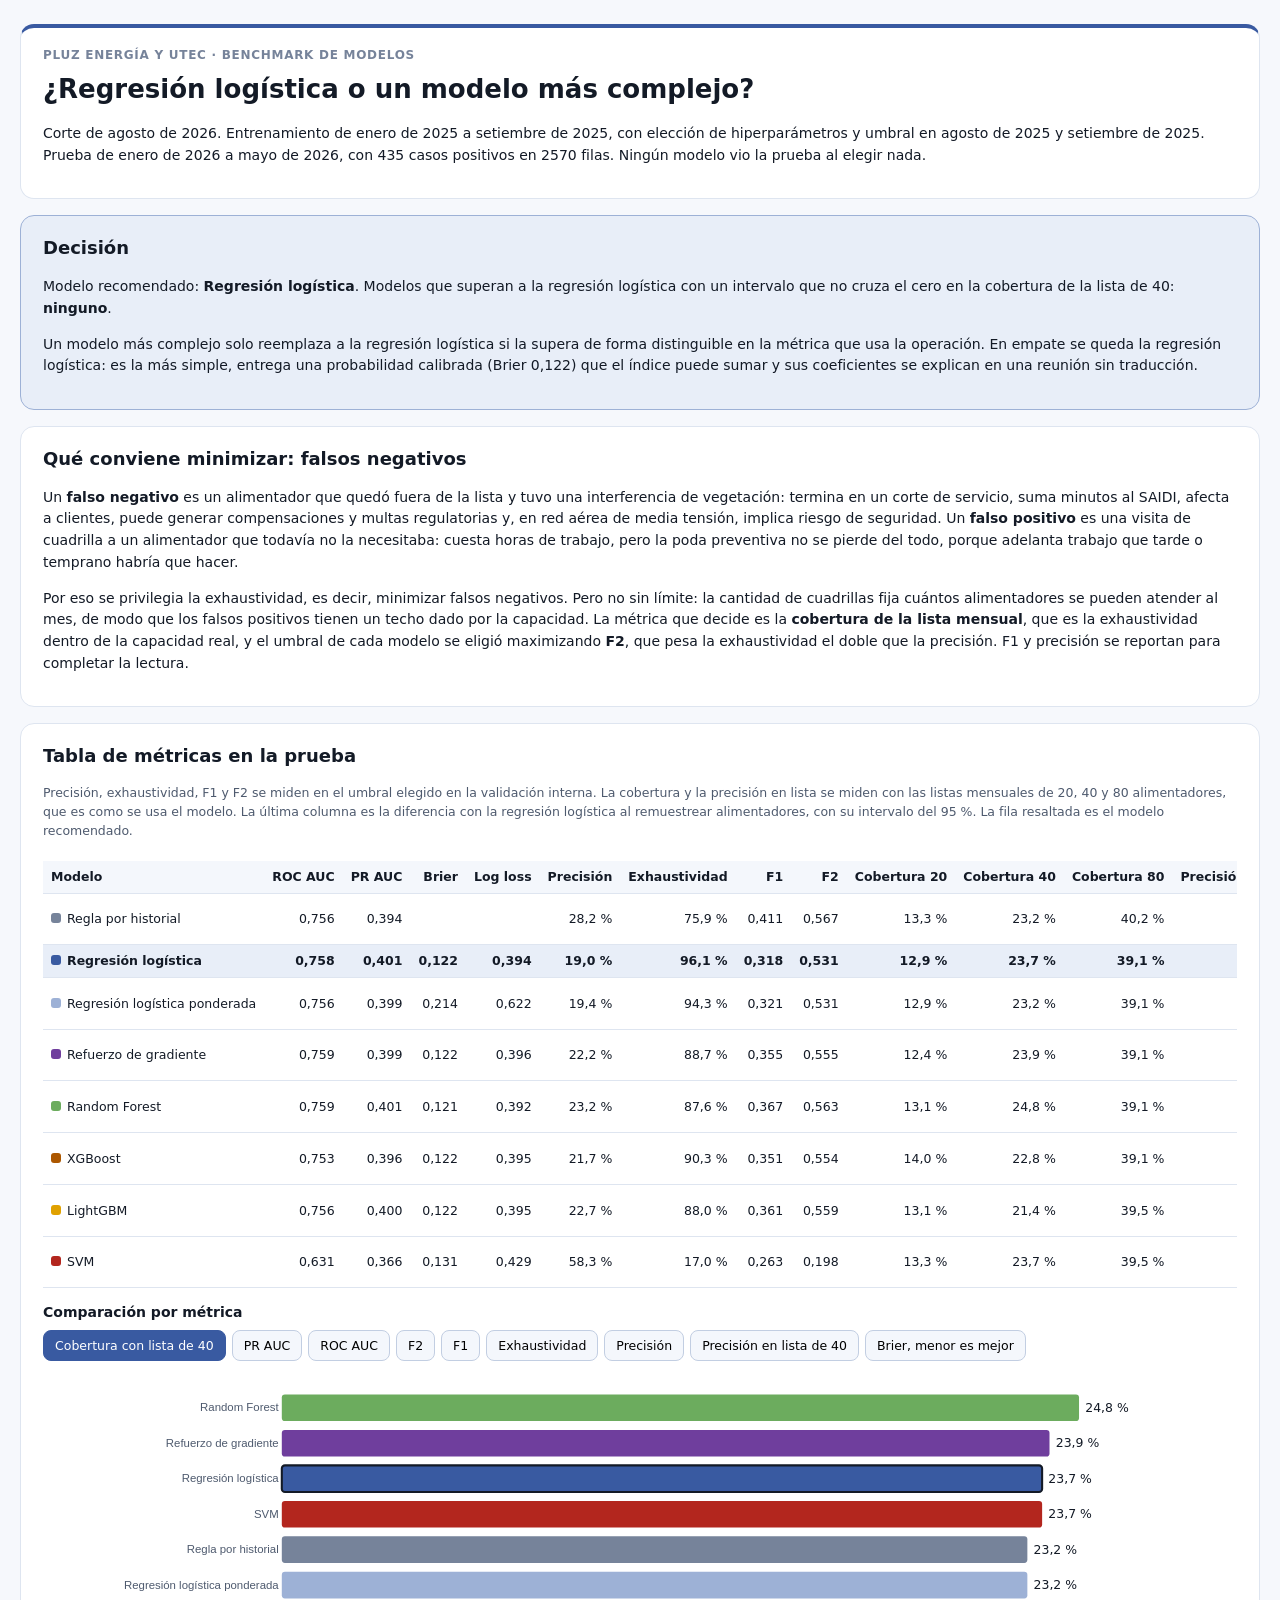
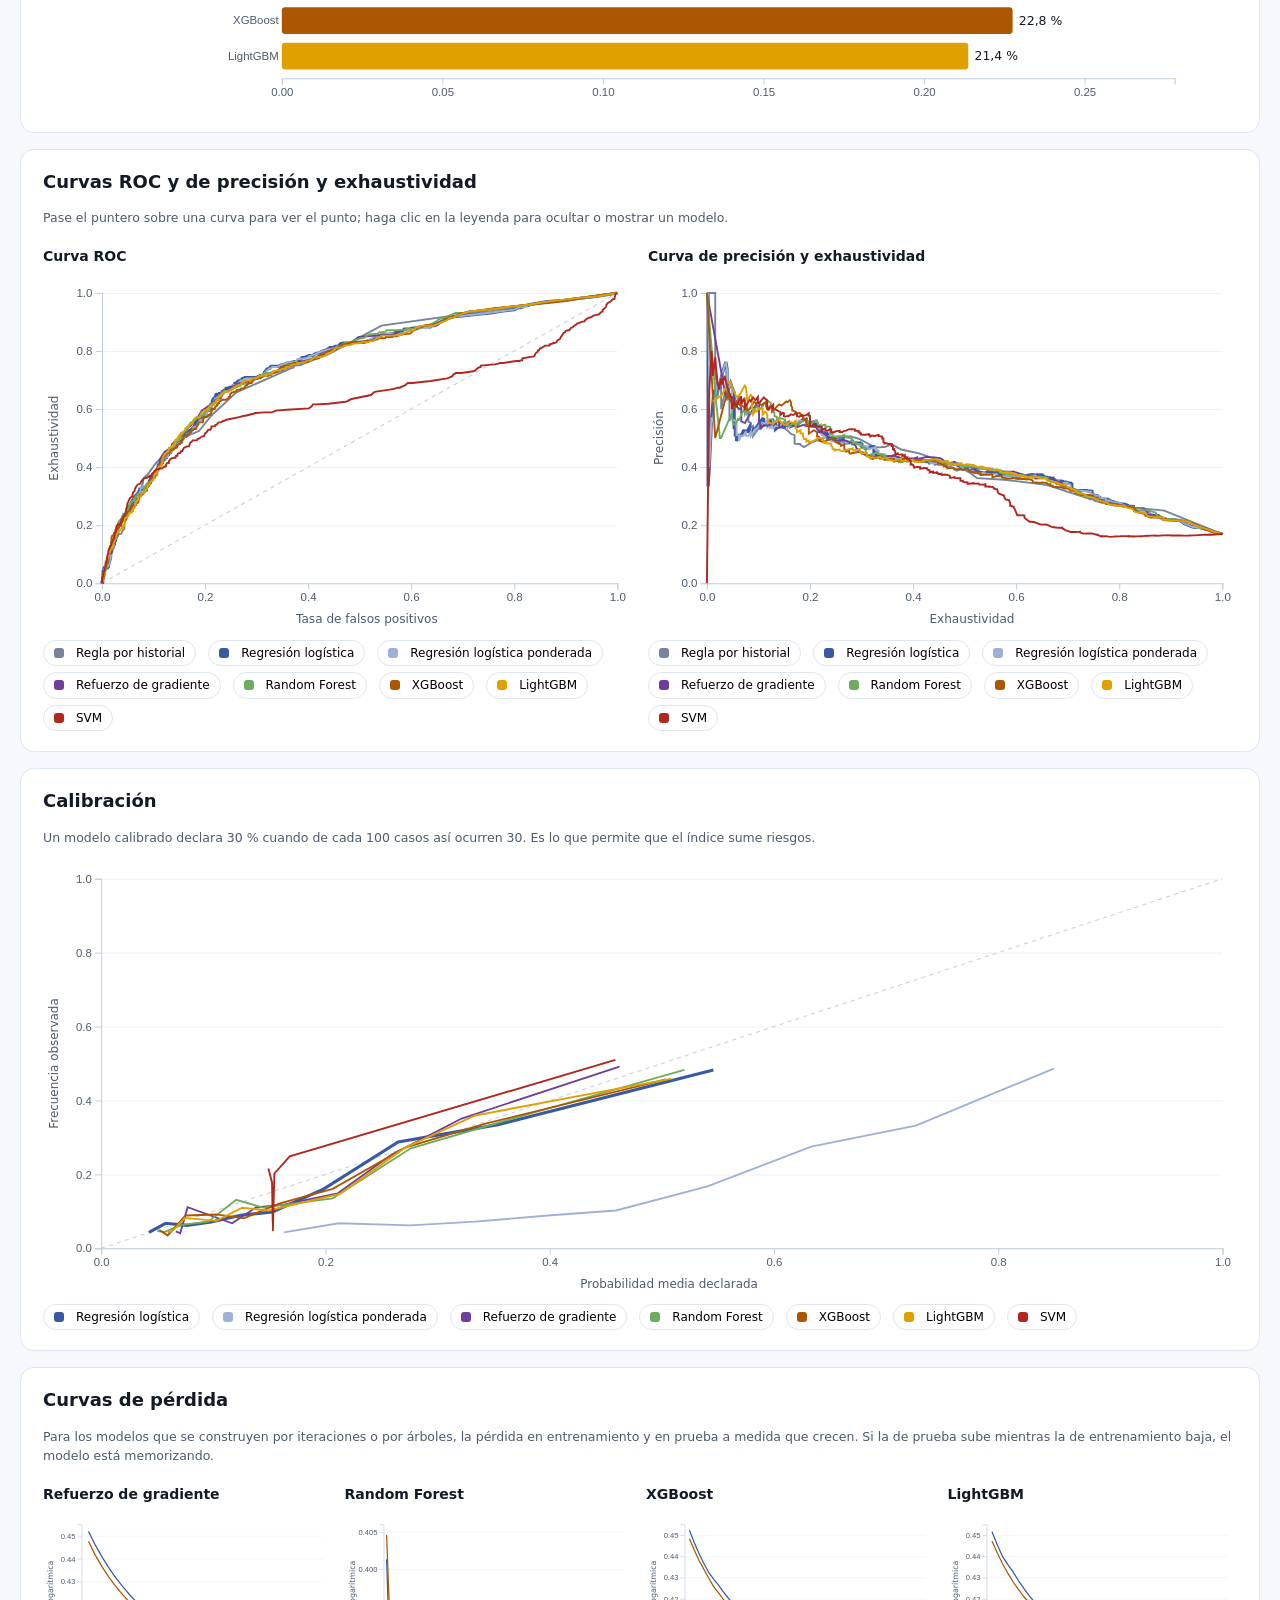
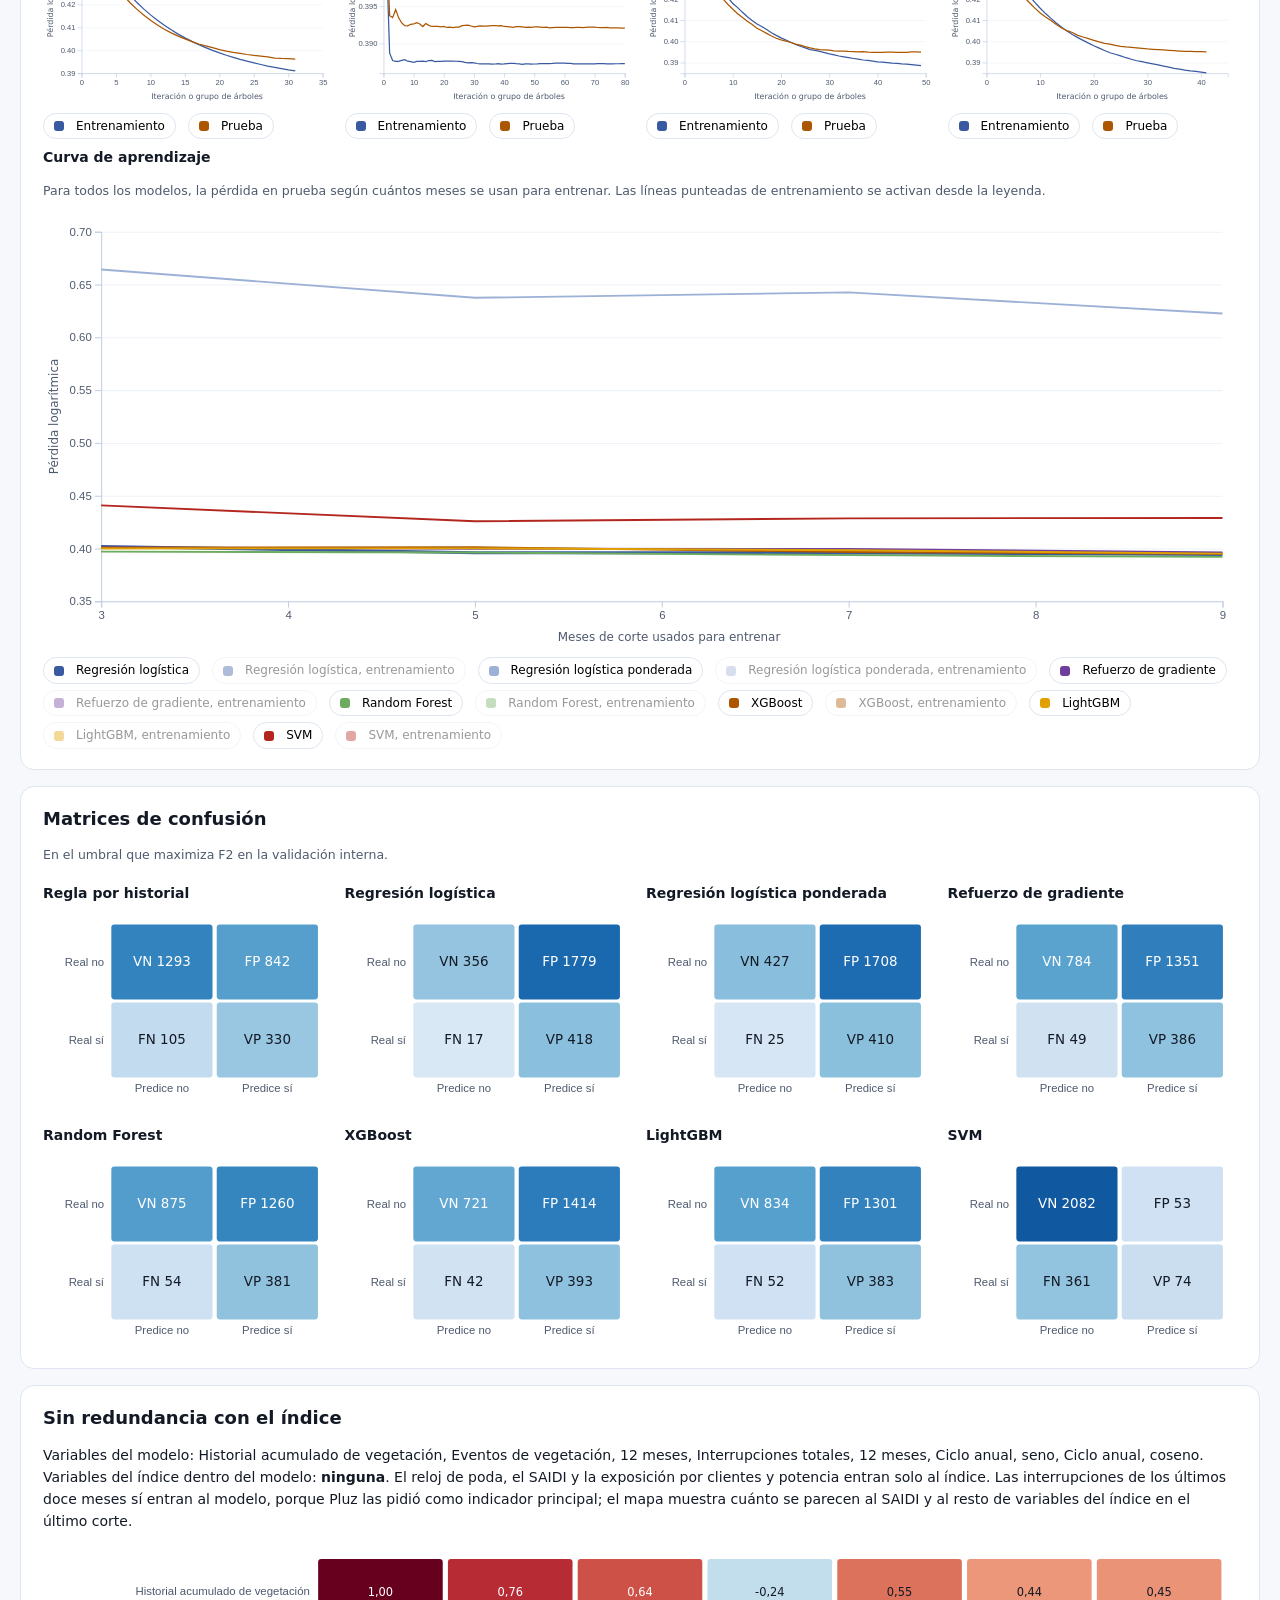
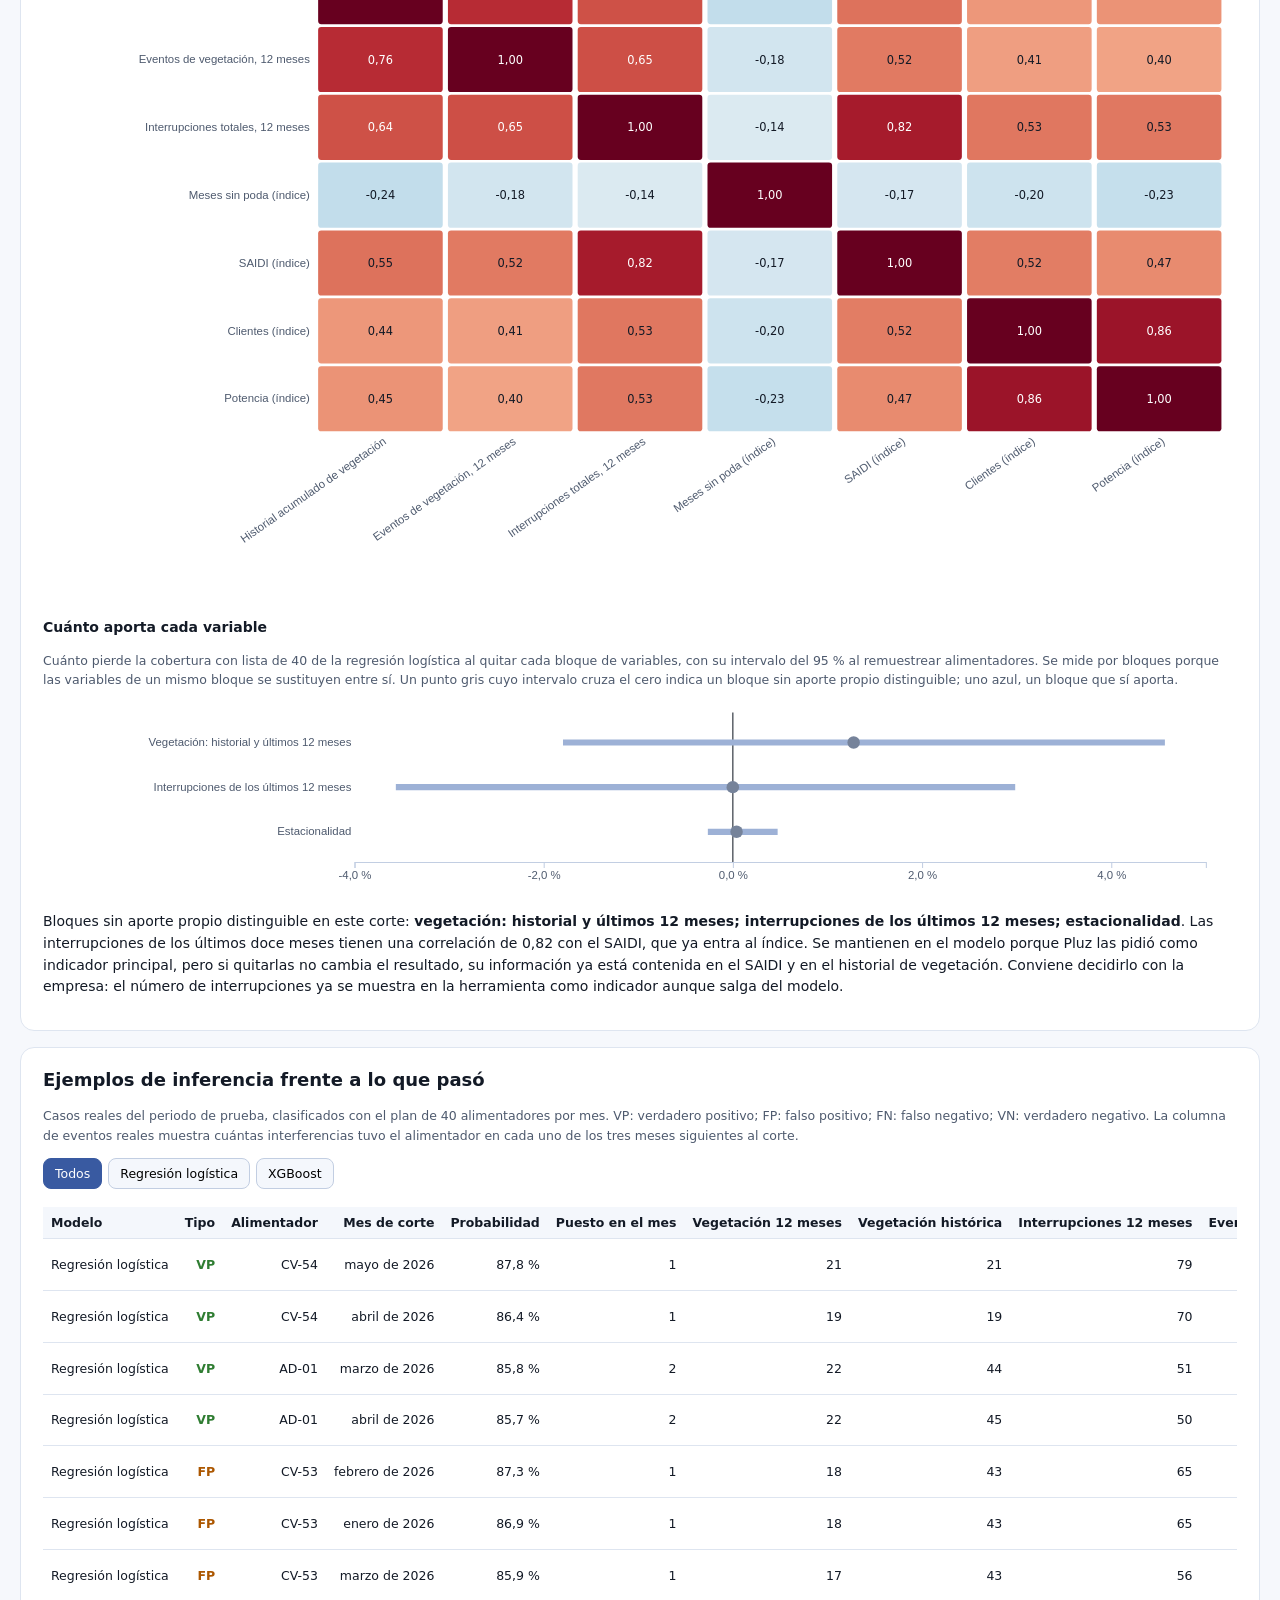
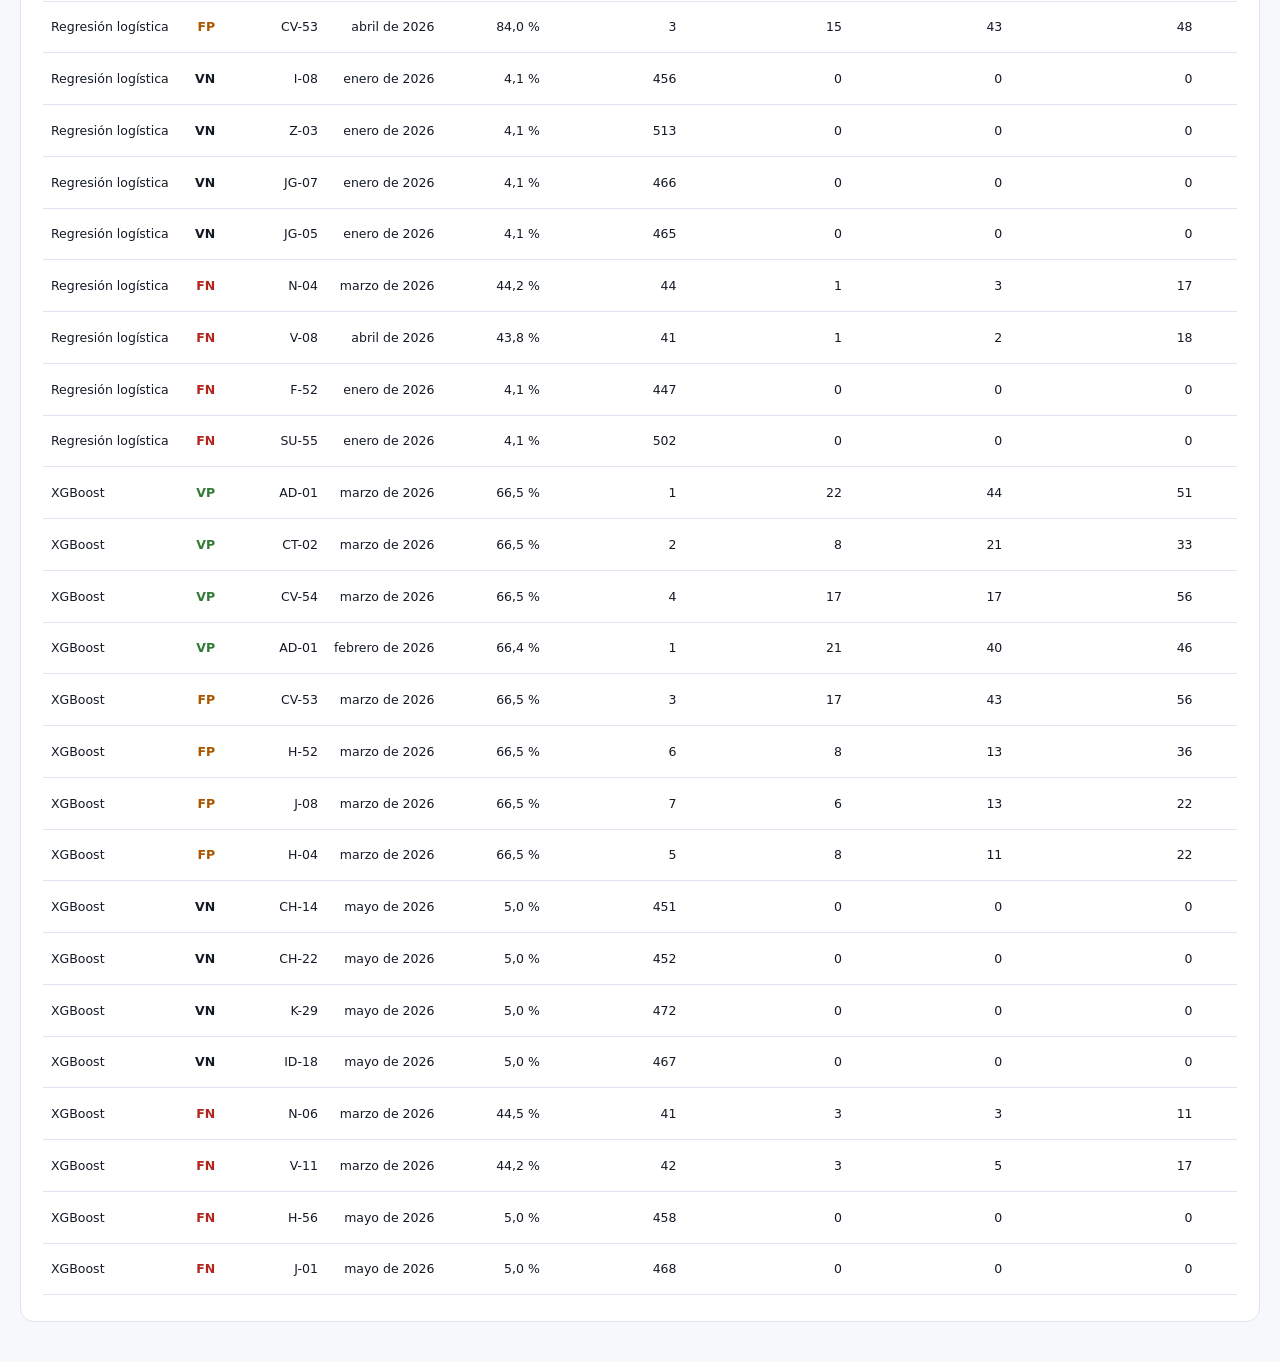
==== benchmark/index.html @ f1bb2afb "Reporte del benchmark publicado en GitHub Pages" ====
<!doctype html><html lang='es'><head><meta charset='utf-8'><meta name='viewport' content='width=device-width,initial-scale=1'><title>Benchmark de modelos. Pluz Energía</title><style>
body{margin:0;background:#f6f8fc;color:#131a26;font:14px/1.55 system-ui,"Segoe UI",Arial,sans-serif}
main{max-width:1240px;margin:0 auto;padding:24px 18px}
header,section{background:#fff;border:1px solid #dee5f0;border-radius:14px;padding:18px 22px;margin-bottom:16px}
header{border-top:4px solid #395aa1}
.sobre{margin:0;color:#76839a;font-size:12px;text-transform:uppercase;letter-spacing:.06em;font-weight:600}
h1{margin:4px 0 8px;font-size:26px}h2{margin:0 0 8px;font-size:18px}h3{margin:6px 0;font-size:14px}
.decision{background:#e8eef8;border-color:#9db1d6}
.tabla{overflow-x:auto}table{border-collapse:collapse;width:100%;font-size:12.5px;margin:8px 0}
th,td{padding:6px 8px;border-bottom:1px solid #dee5f0;text-align:right;white-space:nowrap}
th:first-child,td:first-child,td:last-child{text-align:left}th{background:#f4f7fc;font-weight:600}
tr.elegido td{background:#e8eef8;font-weight:600}td:last-child{white-space:normal;min-width:240px}
tr.tFN td:nth-child(2){color:#b3261e}tr.tFP td:nth-child(2){color:#ac5700}tr.tVP td:nth-child(2){color:#2f7d32}
.punto{display:inline-block;width:10px;height:10px;border-radius:3px;margin-right:6px;vertical-align:0}
.par{display:grid;grid-template-columns:1fr 1fr;gap:16px}@media(max-width:900px){.par{grid-template-columns:1fr}}
.rejilla{display:grid;grid-template-columns:repeat(auto-fill,minmax(250px,1fr));gap:12px}
.grafico svg{display:block;width:100%;height:auto;overflow:visible}
.eje text{fill:#4e5a6e;font-size:11px}.eje path,.eje line{stroke:#c2cee2}.rejilla-y line{stroke:#eef2f9}
.titulo-eje{fill:#4e5a6e;font-size:11.5px}
.leyenda{display:flex;flex-wrap:wrap;gap:6px 12px;margin:8px 0 2px;font-size:12px}
.leyenda button{font:inherit;border:1px solid #dee5f0;background:#fff;border-radius:999px;padding:3px 10px;cursor:pointer;display:inline-flex;align-items:center;gap:6px}
.leyenda button.apagado{opacity:.4}
.selector{display:flex;flex-wrap:wrap;gap:6px;margin:6px 0 10px}
.selector button{font:inherit;font-size:12.5px;border:1px solid #c2cee2;background:#f4f7fc;border-radius:8px;padding:5px 11px;cursor:pointer}
.selector button.activo{background:#395aa1;color:#fff;border-color:#395aa1}
.ayuda{position:fixed;pointer-events:none;background:#fff;border:1px solid #c2cee2;border-radius:8px;padding:7px 10px;font-size:12px;box-shadow:0 6px 18px rgba(19,26,38,.14);display:none;z-index:10}
.nota{color:#4e5a6e;font-size:12.5px}
</style></head><body><main>
<header><p class="sobre">Pluz Energía y UTEC · Benchmark de modelos</p>
<h1>¿Regresión logística o un modelo más complejo?</h1>
<p>Corte de agosto de 2026. Entrenamiento de enero de 2025 a setiembre de 2025, con elección de hiperparámetros y umbral en agosto de 2025 y setiembre de 2025. Prueba de enero de 2026 a mayo de 2026, con 435 casos positivos en 2570 filas. Ningún modelo vio la prueba al elegir nada.</p></header>

<section class="decision"><h2>Decisión</h2>
<p>Modelo recomendado: <b>Regresión logística</b>. Modelos que superan a la regresión logística con un intervalo que no cruza el cero en la cobertura de la lista de 40: <b>ninguno</b>.</p>
<p>Un modelo más complejo solo reemplaza a la regresión logística si la supera de forma distinguible en la métrica que usa la operación. En empate se queda la regresión logística: es la más simple, entrega una probabilidad calibrada (Brier 0,122) que el índice puede sumar y sus coeficientes se explican en una reunión sin traducción.</p></section>

<section><h2>Qué conviene minimizar: falsos negativos</h2>
<p>Un <b>falso negativo</b> es un alimentador que quedó fuera de la lista y tuvo una interferencia de vegetación: termina en un corte de servicio, suma minutos al SAIDI, afecta a clientes, puede generar compensaciones y multas regulatorias y, en red aérea de media tensión, implica riesgo de seguridad. Un <b>falso positivo</b> es una visita de cuadrilla a un alimentador que todavía no la necesitaba: cuesta horas de trabajo, pero la poda preventiva no se pierde del todo, porque adelanta trabajo que tarde o temprano habría que hacer.</p>
<p>Por eso se privilegia la exhaustividad, es decir, minimizar falsos negativos. Pero no sin límite: la cantidad de cuadrillas fija cuántos alimentadores se pueden atender al mes, de modo que los falsos positivos tienen un techo dado por la capacidad. La métrica que decide es la <b>cobertura de la lista mensual</b>, que es la exhaustividad dentro de la capacidad real, y el umbral de cada modelo se eligió maximizando <b>F2</b>, que pesa la exhaustividad el doble que la precisión. F1 y precisión se reportan para completar la lectura.</p></section>

<section><h2>Tabla de métricas en la prueba</h2>
<p class="nota">Precisión, exhaustividad, F1 y F2 se miden en el umbral elegido en la validación interna. La cobertura y la precisión en lista se miden con las listas mensuales de 20, 40 y 80 alimentadores, que es como se usa el modelo. La última columna es la diferencia con la regresión logística al remuestrear alimentadores, con su intervalo del 95 %. La fila resaltada es el modelo recomendado.</p>
<div class="tabla"><table><thead><tr><th>Modelo</th><th>ROC AUC</th><th>PR AUC</th><th>Brier</th><th>Log loss</th><th>Precisión</th><th>Exhaustividad</th><th>F1</th><th>F2</th><th>Cobertura 20</th><th>Cobertura 40</th><th>Cobertura 80</th><th>Precisión en lista de 40</th><th>Frente a la logística, cobertura 40</th></tr></thead><tbody><tr><td><span class='punto' style='background:#76839a'></span>Regla por historial</td><td>0,756</td><td>0,394</td><td></td><td></td><td>28,2 %</td><td>75,9 %</td><td>0,411</td><td>0,567</td><td>13,3 %</td><td>23,2 %</td><td>40,2 %</td><td>50,5 %</td><td>menos 1,0 puntos, entre menos 4,5 y más 3,2</td></tr><tr class="elegido"><td><span class='punto' style='background:#395aa1'></span>Regresión logística</td><td>0,758</td><td>0,401</td><td>0,122</td><td>0,394</td><td>19,0 %</td><td>96,1 %</td><td>0,318</td><td>0,531</td><td>12,9 %</td><td>23,7 %</td><td>39,1 %</td><td>51,5 %</td><td>referencia</td></tr><tr><td><span class='punto' style='background:#9db1d6'></span>Regresión logística ponderada</td><td>0,756</td><td>0,399</td><td>0,214</td><td>0,622</td><td>19,4 %</td><td>94,3 %</td><td>0,321</td><td>0,531</td><td>12,9 %</td><td>23,2 %</td><td>39,1 %</td><td>50,5 %</td><td>menos 0,2 puntos, entre menos 0,9 y más 0,5</td></tr><tr><td><span class='punto' style='background:#6f3e9d'></span>Refuerzo de gradiente</td><td>0,759</td><td>0,399</td><td>0,122</td><td>0,396</td><td>22,2 %</td><td>88,7 %</td><td>0,355</td><td>0,555</td><td>12,4 %</td><td>23,9 %</td><td>39,1 %</td><td>52,0 %</td><td>menos 0,1 puntos, entre menos 2,0 y más 1,8</td></tr><tr><td><span class='punto' style='background:#6cac5e'></span>Random Forest</td><td>0,759</td><td>0,401</td><td>0,121</td><td>0,392</td><td>23,2 %</td><td>87,6 %</td><td>0,367</td><td>0,563</td><td>13,1 %</td><td>24,8 %</td><td>39,1 %</td><td>54,0 %</td><td>más 0,6 puntos, entre menos 2,0 y más 3,4</td></tr><tr><td><span class='punto' style='background:#ac5700'></span>XGBoost</td><td>0,753</td><td>0,396</td><td>0,122</td><td>0,395</td><td>21,7 %</td><td>90,3 %</td><td>0,351</td><td>0,554</td><td>14,0 %</td><td>22,8 %</td><td>39,1 %</td><td>49,5 %</td><td>menos 0,7 puntos, entre menos 2,6 y más 1,5</td></tr><tr><td><span class='punto' style='background:#e0a100'></span>LightGBM</td><td>0,756</td><td>0,400</td><td>0,122</td><td>0,395</td><td>22,7 %</td><td>88,0 %</td><td>0,361</td><td>0,559</td><td>13,1 %</td><td>21,4 %</td><td>39,5 %</td><td>46,5 %</td><td>menos 1,6 puntos, entre menos 4,2 y más 0,9</td></tr><tr><td><span class='punto' style='background:#b3261e'></span>SVM</td><td>0,631</td><td>0,366</td><td>0,131</td><td>0,429</td><td>58,3 %</td><td>17,0 %</td><td>0,263</td><td>0,198</td><td>13,3 %</td><td>23,7 %</td><td>39,5 %</td><td>51,5 %</td><td>más 0,1 puntos, entre menos 2,9 y más 3,5</td></tr></tbody></table></div>
<h3>Comparación por métrica</h3><div id="g-metricas"></div></section>

<section><h2>Curvas ROC y de precisión y exhaustividad</h2>
<p class="nota">Pase el puntero sobre una curva para ver el punto; haga clic en la leyenda para ocultar o mostrar un modelo.</p>
<div class="par"><div id="g-roc"></div><div id="g-pr"></div></div></section>

<section><h2>Calibración</h2><p class="nota">Un modelo calibrado declara 30 % cuando de cada 100 casos así ocurren 30. Es lo que permite que el índice sume riesgos.</p><div id="g-calibracion"></div></section>

<section><h2>Curvas de pérdida</h2>
<p class="nota">Para los modelos que se construyen por iteraciones o por árboles, la pérdida en entrenamiento y en prueba a medida que crecen. Si la de prueba sube mientras la de entrenamiento baja, el modelo está memorizando.</p>
<div class="rejilla" id="g-perdida"></div>
<h3>Curva de aprendizaje</h3>
<p class="nota">Para todos los modelos, la pérdida en prueba según cuántos meses se usan para entrenar. Las líneas punteadas de entrenamiento se activan desde la leyenda.</p>
<div id="g-aprendizaje"></div></section>

<section><h2>Matrices de confusión</h2><p class="nota">En el umbral que maximiza F2 en la validación interna.</p><div class="rejilla" id="g-matrices"></div></section>

<section><h2>Sin redundancia con el índice</h2>
<p>Variables del modelo: Historial acumulado de vegetación, Eventos de vegetación, 12 meses, Interrupciones totales, 12 meses, Ciclo anual, seno, Ciclo anual, coseno. Variables del índice dentro del modelo: <b>ninguna</b>. El reloj de poda, el SAIDI y la exposición por clientes y potencia entran solo al índice. Las interrupciones de los últimos doce meses sí entran al modelo, porque Pluz las pidió como indicador principal; el mapa muestra cuánto se parecen al SAIDI y al resto de variables del índice en el último corte.</p>
<div id="g-redundancia"></div>
<h3>Cuánto aporta cada variable</h3>
<p class="nota">Cuánto pierde la cobertura con lista de 40 de la regresión logística al quitar cada bloque de variables, con su intervalo del 95 % al remuestrear alimentadores. Se mide por bloques porque las variables de un mismo bloque se sustituyen entre sí. Un punto gris cuyo intervalo cruza el cero indica un bloque sin aporte propio distinguible; uno azul, un bloque que sí aporta.</p>
<div id="g-aporte"></div>
<p>Bloques sin aporte propio distinguible en este corte: <b>vegetación: historial y últimos 12 meses; interrupciones de los últimos 12 meses; estacionalidad</b>. Las interrupciones de los últimos doce meses tienen una correlación de 0,82 con el SAIDI, que ya entra al índice. Se mantienen en el modelo porque Pluz las pidió como indicador principal, pero si quitarlas no cambia el resultado, su información ya está contenida en el SAIDI y en el historial de vegetación. Conviene decidirlo con la empresa: el número de interrupciones ya se muestra en la herramienta como indicador aunque salga del modelo.</p></section>

<section><h2>Ejemplos de inferencia frente a lo que pasó</h2>
<p class="nota">Casos reales del periodo de prueba, clasificados con el plan de 40 alimentadores por mes. VP: verdadero positivo; FP: falso positivo; FN: falso negativo; VN: verdadero negativo. La columna de eventos reales muestra cuántas interferencias tuvo el alimentador en cada uno de los tres meses siguientes al corte.</p>
<div class="selector" id="filtro-ejemplos"><button data-modelo="" class="activo">Todos</button><button data-modelo='Regresión logística'>Regresión logística</button><button data-modelo='XGBoost'>XGBoost</button></div>
<div class="tabla"><table id='ejemplos'><thead><tr><th>Modelo</th><th>Tipo</th><th>Alimentador</th><th>Mes de corte</th><th>Probabilidad</th><th>Puesto en el mes</th><th>Vegetación 12 meses</th><th>Vegetación histórica</th><th>Interrupciones 12 meses</th><th>Eventos reales en los 3 meses siguientes</th><th>Lectura</th></tr></thead><tbody><tr class='tVP' data-modelo='Regresión logística'><td>Regresión logística</td><td><b>VP</b></td><td>CV-54</td><td>mayo de 2026</td><td>87,8 %</td><td>1</td><td>21</td><td>21</td><td>79</td><td>1 · 1 · 0</td><td>Estaba en la lista y tuvo evento: la poda habría llegado a tiempo.</td></tr><tr class='tVP' data-modelo='Regresión logística'><td>Regresión logística</td><td><b>VP</b></td><td>CV-54</td><td>abril de 2026</td><td>86,4 %</td><td>1</td><td>19</td><td>19</td><td>70</td><td>2 · 1 · 1</td><td>Estaba en la lista y tuvo evento: la poda habría llegado a tiempo.</td></tr><tr class='tVP' data-modelo='Regresión logística'><td>Regresión logística</td><td><b>VP</b></td><td>AD-01</td><td>marzo de 2026</td><td>85,8 %</td><td>2</td><td>22</td><td>44</td><td>51</td><td>1 · 1 · 1</td><td>Estaba en la lista y tuvo evento: la poda habría llegado a tiempo.</td></tr><tr class='tVP' data-modelo='Regresión logística'><td>Regresión logística</td><td><b>VP</b></td><td>AD-01</td><td>abril de 2026</td><td>85,7 %</td><td>2</td><td>22</td><td>45</td><td>50</td><td>1 · 1 · 4</td><td>Estaba en la lista y tuvo evento: la poda habría llegado a tiempo.</td></tr><tr class='tFP' data-modelo='Regresión logística'><td>Regresión logística</td><td><b>FP</b></td><td>CV-53</td><td>febrero de 2026</td><td>87,3 %</td><td>1</td><td>18</td><td>43</td><td>65</td><td>0 · 0 · 0</td><td>Estaba en la lista y no tuvo evento: una visita que no hacía falta todavía.</td></tr><tr class='tFP' data-modelo='Regresión logística'><td>Regresión logística</td><td><b>FP</b></td><td>CV-53</td><td>enero de 2026</td><td>86,9 %</td><td>1</td><td>18</td><td>43</td><td>65</td><td>0 · 0 · 0</td><td>Estaba en la lista y no tuvo evento: una visita que no hacía falta todavía.</td></tr><tr class='tFP' data-modelo='Regresión logística'><td>Regresión logística</td><td><b>FP</b></td><td>CV-53</td><td>marzo de 2026</td><td>85,9 %</td><td>1</td><td>17</td><td>43</td><td>56</td><td>0 · 0 · 0</td><td>Estaba en la lista y no tuvo evento: una visita que no hacía falta todavía.</td></tr><tr class='tFP' data-modelo='Regresión logística'><td>Regresión logística</td><td><b>FP</b></td><td>CV-53</td><td>abril de 2026</td><td>84,0 %</td><td>3</td><td>15</td><td>43</td><td>48</td><td>0 · 0 · 0</td><td>Estaba en la lista y no tuvo evento: una visita que no hacía falta todavía.</td></tr><tr class='tVN' data-modelo='Regresión logística'><td>Regresión logística</td><td><b>VN</b></td><td>I-08</td><td>enero de 2026</td><td>4,1 %</td><td>456</td><td>0</td><td>0</td><td>0</td><td>0 · 0 · 0</td><td>Quedó fuera y no tuvo evento: correcto dejarlo para después.</td></tr><tr class='tVN' data-modelo='Regresión logística'><td>Regresión logística</td><td><b>VN</b></td><td>Z-03</td><td>enero de 2026</td><td>4,1 %</td><td>513</td><td>0</td><td>0</td><td>0</td><td>0 · 0 · 0</td><td>Quedó fuera y no tuvo evento: correcto dejarlo para después.</td></tr><tr class='tVN' data-modelo='Regresión logística'><td>Regresión logística</td><td><b>VN</b></td><td>JG-07</td><td>enero de 2026</td><td>4,1 %</td><td>466</td><td>0</td><td>0</td><td>0</td><td>0 · 0 · 0</td><td>Quedó fuera y no tuvo evento: correcto dejarlo para después.</td></tr><tr class='tVN' data-modelo='Regresión logística'><td>Regresión logística</td><td><b>VN</b></td><td>JG-05</td><td>enero de 2026</td><td>4,1 %</td><td>465</td><td>0</td><td>0</td><td>0</td><td>0 · 0 · 0</td><td>Quedó fuera y no tuvo evento: correcto dejarlo para después.</td></tr><tr class='tFN' data-modelo='Regresión logística'><td>Regresión logística</td><td><b>FN</b></td><td>N-04</td><td>marzo de 2026</td><td>44,2 %</td><td>44</td><td>1</td><td>3</td><td>17</td><td>1 · 0 · 0</td><td>Quedó fuera de la lista y tuvo evento: el caso que más cuesta.</td></tr><tr class='tFN' data-modelo='Regresión logística'><td>Regresión logística</td><td><b>FN</b></td><td>V-08</td><td>abril de 2026</td><td>43,8 %</td><td>41</td><td>1</td><td>2</td><td>18</td><td>0 · 1 · 0</td><td>Quedó fuera de la lista y tuvo evento: el caso que más cuesta.</td></tr><tr class='tFN' data-modelo='Regresión logística'><td>Regresión logística</td><td><b>FN</b></td><td>F-52</td><td>enero de 2026</td><td>4,1 %</td><td>447</td><td>0</td><td>0</td><td>0</td><td>0 · 0 · 1</td><td>Quedó fuera de la lista y tuvo evento: el caso que más cuesta.</td></tr><tr class='tFN' data-modelo='Regresión logística'><td>Regresión logística</td><td><b>FN</b></td><td>SU-55</td><td>enero de 2026</td><td>4,1 %</td><td>502</td><td>0</td><td>0</td><td>0</td><td>0 · 1 · 0</td><td>Quedó fuera de la lista y tuvo evento: el caso que más cuesta.</td></tr><tr class='tVP' data-modelo='XGBoost'><td>XGBoost</td><td><b>VP</b></td><td>AD-01</td><td>marzo de 2026</td><td>66,5 %</td><td>1</td><td>22</td><td>44</td><td>51</td><td>1 · 1 · 1</td><td>Estaba en la lista y tuvo evento: la poda habría llegado a tiempo.</td></tr><tr class='tVP' data-modelo='XGBoost'><td>XGBoost</td><td><b>VP</b></td><td>CT-02</td><td>marzo de 2026</td><td>66,5 %</td><td>2</td><td>8</td><td>21</td><td>33</td><td>2 · 5 · 12</td><td>Estaba en la lista y tuvo evento: la poda habría llegado a tiempo.</td></tr><tr class='tVP' data-modelo='XGBoost'><td>XGBoost</td><td><b>VP</b></td><td>CV-54</td><td>marzo de 2026</td><td>66,5 %</td><td>4</td><td>17</td><td>17</td><td>56</td><td>2 · 2 · 1</td><td>Estaba en la lista y tuvo evento: la poda habría llegado a tiempo.</td></tr><tr class='tVP' data-modelo='XGBoost'><td>XGBoost</td><td><b>VP</b></td><td>AD-01</td><td>febrero de 2026</td><td>66,4 %</td><td>1</td><td>21</td><td>40</td><td>46</td><td>4 · 1 · 1</td><td>Estaba en la lista y tuvo evento: la poda habría llegado a tiempo.</td></tr><tr class='tFP' data-modelo='XGBoost'><td>XGBoost</td><td><b>FP</b></td><td>CV-53</td><td>marzo de 2026</td><td>66,5 %</td><td>3</td><td>17</td><td>43</td><td>56</td><td>0 · 0 · 0</td><td>Estaba en la lista y no tuvo evento: una visita que no hacía falta todavía.</td></tr><tr class='tFP' data-modelo='XGBoost'><td>XGBoost</td><td><b>FP</b></td><td>H-52</td><td>marzo de 2026</td><td>66,5 %</td><td>6</td><td>8</td><td>13</td><td>36</td><td>0 · 0 · 0</td><td>Estaba en la lista y no tuvo evento: una visita que no hacía falta todavía.</td></tr><tr class='tFP' data-modelo='XGBoost'><td>XGBoost</td><td><b>FP</b></td><td>J-08</td><td>marzo de 2026</td><td>66,5 %</td><td>7</td><td>6</td><td>13</td><td>22</td><td>0 · 0 · 0</td><td>Estaba en la lista y no tuvo evento: una visita que no hacía falta todavía.</td></tr><tr class='tFP' data-modelo='XGBoost'><td>XGBoost</td><td><b>FP</b></td><td>H-04</td><td>marzo de 2026</td><td>66,5 %</td><td>5</td><td>8</td><td>11</td><td>22</td><td>0 · 0 · 0</td><td>Estaba en la lista y no tuvo evento: una visita que no hacía falta todavía.</td></tr><tr class='tVN' data-modelo='XGBoost'><td>XGBoost</td><td><b>VN</b></td><td>CH-14</td><td>mayo de 2026</td><td>5,0 %</td><td>451</td><td>0</td><td>0</td><td>0</td><td>0 · 0 · 0</td><td>Quedó fuera y no tuvo evento: correcto dejarlo para después.</td></tr><tr class='tVN' data-modelo='XGBoost'><td>XGBoost</td><td><b>VN</b></td><td>CH-22</td><td>mayo de 2026</td><td>5,0 %</td><td>452</td><td>0</td><td>0</td><td>0</td><td>0 · 0 · 0</td><td>Quedó fuera y no tuvo evento: correcto dejarlo para después.</td></tr><tr class='tVN' data-modelo='XGBoost'><td>XGBoost</td><td><b>VN</b></td><td>K-29</td><td>mayo de 2026</td><td>5,0 %</td><td>472</td><td>0</td><td>0</td><td>0</td><td>0 · 0 · 0</td><td>Quedó fuera y no tuvo evento: correcto dejarlo para después.</td></tr><tr class='tVN' data-modelo='XGBoost'><td>XGBoost</td><td><b>VN</b></td><td>ID-18</td><td>mayo de 2026</td><td>5,0 %</td><td>467</td><td>0</td><td>0</td><td>0</td><td>0 · 0 · 0</td><td>Quedó fuera y no tuvo evento: correcto dejarlo para después.</td></tr><tr class='tFN' data-modelo='XGBoost'><td>XGBoost</td><td><b>FN</b></td><td>N-06</td><td>marzo de 2026</td><td>44,5 %</td><td>41</td><td>3</td><td>3</td><td>11</td><td>0 · 0 · 1</td><td>Quedó fuera de la lista y tuvo evento: el caso que más cuesta.</td></tr><tr class='tFN' data-modelo='XGBoost'><td>XGBoost</td><td><b>FN</b></td><td>V-11</td><td>marzo de 2026</td><td>44,2 %</td><td>42</td><td>3</td><td>5</td><td>17</td><td>2 · 0 · 0</td><td>Quedó fuera de la lista y tuvo evento: el caso que más cuesta.</td></tr><tr class='tFN' data-modelo='XGBoost'><td>XGBoost</td><td><b>FN</b></td><td>H-56</td><td>mayo de 2026</td><td>5,0 %</td><td>458</td><td>0</td><td>0</td><td>0</td><td>0 · 1 · 0</td><td>Quedó fuera de la lista y tuvo evento: el caso que más cuesta.</td></tr><tr class='tFN' data-modelo='XGBoost'><td>XGBoost</td><td><b>FN</b></td><td>J-01</td><td>mayo de 2026</td><td>5,0 %</td><td>468</td><td>0</td><td>0</td><td>0</td><td>0 · 1 · 0</td><td>Quedó fuera de la lista y tuvo evento: el caso que más cuesta.</td></tr></tbody></table></div></section>
</main><script id='datos' type='application/json'>{"fecha": "20261008 18:29", "corte": "2026-08", "variables": ["log_veg_hist", "log_veg_12m", "log_eventos_12m", "mes_sin", "mes_cos"], "particion": {"interno": ["2025-01", "2025-04"], "validacion": ["2025-08", "2025-09"], "entrena": ["2025-01", "2025-09"], "prueba": ["2026-01", "2026-05"]}, "filas": {"interno": 2056, "validacion": 1028, "entrena": 4626, "prueba": 2570}, "positivos": {"interno": 353, "validacion": 185, "entrena": 795, "prueba": 435}, "modelos": {"Regla por historial": {"hiperparametros": {"puntaje": "eventos de 12 meses más 0,01 por el historial"}, "prueba": {"roc_auc": 0.755822767773022, "pr_auc": 0.3936453470048982, "precision": 0.2815699658703072, "recall": 0.7586206896551724, "f1": 0.41070317361543246, "f2": 0.5666208791208791, "especificidad": 0.6056206088992975, "exactitud": 0.6315175097276264, "umbral": 0.03, "matriz": {"tn": 1293, "fp": 842, "fn": 105, "tp": 330}, "cobertura_20": 0.13333333333333333, "precision_20": 0.58, "cobertura_40": 0.23218390804597702, "precision_40": 0.505, "cobertura_80": 0.40229885057471265, "precision_80": 0.4375}, "contra_logistica": {"cobertura_40": {"media": -0.009900986270339033, "li": -0.045441394380462935, "ls": 0.03209288503990474}, "pr_auc": {"media": -0.010239218651198714, "li": -0.045198940764657164, "ls": 0.019815388793372798}}}, "Regresión logística": {"hiperparametros": {"C": 0.05}, "pr_auc_validacion": 0.46889992823415194, "prueba": {"roc_auc": 0.7577700611052787, "pr_auc": 0.40147516050077076, "precision": 0.1902594446973145, "recall": 0.960919540229885, "f1": 0.31762917933130697, "f2": 0.5308610617221234, "especificidad": 0.1667447306791569, "exactitud": 0.30116731517509726, "umbral": 0.044567517472696876, "matriz": {"tn": 356, "fp": 1779, "fn": 17, "tp": 418}, "brier": 0.12187530579413568, "log_loss": 0.39442436562567285, "cobertura_20": 0.12873563218390804, "precision_20": 0.56, "cobertura_40": 0.2367816091954023, "precision_40": 0.515, "cobertura_80": 0.39080459770114945, "precision_80": 0.425}, "segundos": 0.1}, "Regresión logística ponderada": {"hiperparametros": {"C": 0.05}, "pr_auc_validacion": 0.4703869905015212, "prueba": {"roc_auc": 0.7564510484804436, "pr_auc": 0.3994475324305259, "precision": 0.1935788479697828, "recall": 0.9425287356321839, "f1": 0.32119075597336466, "f2": 0.5313634007257646, "especificidad": 0.2, "exactitud": 0.3256809338521401, "umbral": 0.20382640335480112, "matriz": {"tn": 427, "fp": 1708, "fn": 25, "tp": 410}, "brier": 0.21356334399764268, "log_loss": 0.6224978997200598, "cobertura_20": 0.12873563218390804, "precision_20": 0.56, "cobertura_40": 0.23218390804597702, "precision_40": 0.505, "cobertura_80": 0.39080459770114945, "precision_80": 0.425}, "segundos": 0.2, "contra_logistica": {"cobertura_40": {"media": -0.001881158963296979, "li": -0.009446891552829665, "ls": 0.005469865540218948}, "pr_auc": {"media": -0.0020107014447198293, "li": -0.004243602007325538, "ls": 0.00010808509758864166}}}, "Refuerzo de gradiente": {"hiperparametros": {"max_depth": 3, "min_samples_leaf": 40, "n": 31}, "pr_auc_validacion": 0.42997941887740504, "prueba": {"roc_auc": 0.7585286279576838, "pr_auc": 0.39864638426616794, "precision": 0.2222222222222222, "recall": 0.8873563218390804, "f1": 0.35543278084714547, "f2": 0.5550762151279839, "especificidad": 0.36721311475409835, "exactitud": 0.45525291828793774, "umbral": 0.1036409483453667, "matriz": {"tn": 784, "fp": 1351, "fn": 49, "tp": 386}, "brier": 0.12231395384006834, "log_loss": 0.39617856373993826, "cobertura_20": 0.12413793103448276, "precision_20": 0.54, "cobertura_40": 0.23908045977011494, "precision_40": 0.52, "cobertura_80": 0.39080459770114945, "precision_80": 0.425}, "segundos": 5.2, "contra_logistica": {"cobertura_40": {"media": -0.0009195762484042911, "li": -0.02039180084635678, "ls": 0.018346799533171705}, "pr_auc": {"media": -0.004924965699901782, "li": -0.028160495578266918, "ls": 0.01689624370838234}}}, "Random Forest": {"hiperparametros": {"max_depth": 4, "min_samples_leaf": 50}, "pr_auc_validacion": 0.45227101522929114, "prueba": {"roc_auc": 0.7588424991251446, "pr_auc": 0.40061037329684657, "precision": 0.23217550274223034, "recall": 0.8758620689655172, "f1": 0.3670520231213873, "f2": 0.5634427684117125, "especificidad": 0.4098360655737705, "exactitud": 0.488715953307393, "umbral": 0.0965526232043588, "matriz": {"tn": 875, "fp": 1260, "fn": 54, "tp": 381}, "brier": 0.12124395430935059, "log_loss": 0.392040488343181, "cobertura_20": 0.1310344827586207, "precision_20": 0.57, "cobertura_40": 0.2482758620689655, "precision_40": 0.54, "cobertura_80": 0.39080459770114945, "precision_80": 0.425}, "segundos": 3.6, "contra_logistica": {"cobertura_40": {"media": 0.005839885278740864, "li": -0.019505628645056283, "ls": 0.0338944476338883}, "pr_auc": {"media": -0.003180281071742584, "li": -0.02676903156674102, "ls": 0.021880956934459576}}}, "XGBoost": {"hiperparametros": {"max_depth": 3, "min_child_weight": 20, "n": 49}, "pr_auc_validacion": 0.4404345290233473, "prueba": {"roc_auc": 0.7527098979784113, "pr_auc": 0.39601236390775135, "precision": 0.21748754842280021, "recall": 0.903448275862069, "f1": 0.35057983942908116, "f2": 0.5539892867211729, "especificidad": 0.3377049180327869, "exactitud": 0.43346303501945527, "umbral": 0.09042652696371078, "matriz": {"tn": 721, "fp": 1414, "fn": 42, "tp": 393}, "brier": 0.12202242016792297, "log_loss": 0.39494994282722473, "cobertura_20": 0.14022988505747128, "precision_20": 0.61, "cobertura_40": 0.22758620689655173, "precision_40": 0.495, "cobertura_80": 0.39080459770114945, "precision_80": 0.425}, "segundos": 4.1, "contra_logistica": {"cobertura_40": {"media": -0.00697855619937196, "li": -0.026409434061873082, "ls": 0.014645247657295812}, "pr_auc": {"media": -0.00730760081820425, "li": -0.029031868378793017, "ls": 0.016677122929789553}}}, "LightGBM": {"hiperparametros": {"num_leaves": 8, "min_child_samples": 40, "n": 41}, "pr_auc_validacion": 0.44067757199783986, "prueba": {"roc_auc": 0.7555568117580554, "pr_auc": 0.39982175969334344, "precision": 0.22743467933491687, "recall": 0.8804597701149425, "f1": 0.3614912694667296, "f2": 0.5592873831775701, "especificidad": 0.39063231850117097, "exactitud": 0.4735408560311284, "umbral": 0.0995822605521071, "matriz": {"tn": 834, "fp": 1301, "fn": 52, "tp": 383}, "brier": 0.1220572431135379, "log_loss": 0.3951007138836711, "cobertura_20": 0.1310344827586207, "precision_20": 0.57, "cobertura_40": 0.21379310344827587, "precision_40": 0.465, "cobertura_80": 0.3954022988505747, "precision_80": 0.43}, "segundos": 5.4, "contra_logistica": {"cobertura_40": {"media": -0.016375388447644502, "li": -0.04153584580344409, "ls": 0.009403791343540788}, "pr_auc": {"media": -0.0028480179918902726, "li": -0.021845343880606223, "ls": 0.017215005333558082}}}, "SVM": {"hiperparametros": {"C": 0.3}, "pr_auc_validacion": 0.35779789421048397, "prueba": {"roc_auc": 0.6314861772860643, "pr_auc": 0.3664688992287498, "precision": 0.5826771653543307, "recall": 0.17011494252873563, "f1": 0.26334519572953735, "f2": 0.19817889662560256, "especificidad": 0.9751756440281031, "exactitud": 0.8389105058365759, "umbral": 0.341486705009435, "matriz": {"tn": 2082, "fp": 53, "fn": 361, "tp": 74}, "brier": 0.13075498636416458, "log_loss": 0.4289210475962262, "cobertura_20": 0.13333333333333333, "precision_20": 0.58, "cobertura_40": 0.2367816091954023, "precision_40": 0.515, "cobertura_80": 0.3954022988505747, "precision_80": 0.43}, "segundos": 2.8, "contra_logistica": {"cobertura_40": {"media": 0.001145670692149105, "li": -0.0286072280941016, "ls": 0.0350148646534188}, "pr_auc": {"media": -0.03840916332875848, "li": -0.07417757732221746, "ls": 0.00044164033724033676}}}}, "curvas": {"Regresión logística": {}, "Regresión logística ponderada": {}, "Refuerzo de gradiente": {"Entrenamiento": [0.45195219588985674, 0.4459348516781057, 0.4406340423414707, 0.4357829905668103, 0.43153671677382616, 0.4276992316493578, 0.42417878119017943, 0.42098898270912805, 0.41810904240881114, 0.41549618587102655, 0.41311418650325216, 0.41094831786688213, 0.4089687669058302, 0.4071076987314558, 0.4054459241678953, 0.40391894308283205, 0.4025193038097529, 0.4012279225498912, 0.399974797263009, 0.3988852444566578, 0.3978813220668331, 0.3969746620338049, 0.39608083083868717, 0.39528261816201715, 0.39457097347343884, 0.393843778154326, 0.3931745475405025, 0.3925754418309982, 0.39202298373706274, 0.3914821989365757, 0.39102124167110186], "Prueba": [0.4476111541939382, 0.44147936254714987, 0.43638205356967796, 0.43175372333588674, 0.427773791041308, 0.42414386470757615, 0.4209110848017152, 0.4180093730110002, 0.4154400241219024, 0.4131287028841996, 0.41109517452487443, 0.40919290130451225, 0.40765560649252686, 0.4062230727167434, 0.40504448839281515, 0.4038568130789339, 0.4027958193069553, 0.40198312243565554, 0.4012248334804564, 0.40036892125431656, 0.39966315412516806, 0.3991310516111026, 0.3987424579748165, 0.3982044038373032, 0.3978168208203099, 0.39754406712114904, 0.397180372324657, 0.39667276439241816, 0.3964721646252881, 0.3963642495285626, 0.39617856373993826]}, "Random Forest": {"Entrenamiento": [0.401320119609952, 0.38869731034060934, 0.3877089025747998, 0.38760625773555507, 0.3875987649705456, 0.3877377375219865, 0.3878299287208768, 0.38762656254227595, 0.38755935033892613, 0.38745769179559486, 0.38759123210230084, 0.38761098775420644, 0.3876227138392361, 0.38755955988958496, 0.38771559516939996, 0.3877257474186252, 0.3875725582883941, 0.3875960174073247, 0.3875999286890574, 0.3876257873162825, 0.3876344928012822, 0.3876260747991003, 0.38764334711690307, 0.38761761067774403, 0.3875852191337151, 0.3875585190438382, 0.3874709517300394, 0.3873975634223865, 0.38742092211217977, 0.3873887112576384, 0.38731633111095265, 0.3872735688717074, 0.38726195878669684, 0.3872629399881934, 0.3872612760454692, 0.38724682999371757, 0.38724874386009384, 0.38728402555978947, 0.38724293749194716, 0.3872622341635269, 0.3873114833269734, 0.3873433376918174, 0.38733165022908017, 0.38728456592593385, 0.3872577069862836, 0.38721291939177177, 0.38725748651712205, 0.38725583524926677, 0.387234071886374, 0.3872482293727671, 0.38724981613263604, 0.3872840012740621, 0.3872935430276087, 0.38729760138349656, 0.3873019721987879, 0.3873183789427647, 0.387373328694145, 0.38736989488801993, 0.38736473652968106, 0.38736089595840867, 0.38733365419207194, 0.38732581123571036, 0.38726079314915424, 0.3872607084147853, 0.38727872793088214, 0.3872724115203374, 0.38727802191419003, 0.3872768289302401, 0.38725831638140473, 0.38728067253586185, 0.38728787408606574, 0.38728979101237954, 0.3872836282921547, 0.3872709631319025, 0.3872676048163783, 0.38727737906885507, 0.387282392784145, 0.38728235847258863, 0.38730376122106236, 0.38729809975731166], "Prueba": [0.4045784526081424, 0.393737620371496, 0.39347720125812763, 0.39455895475872466, 0.39344921774112995, 0.3927633436913955, 0.3923862328305139, 0.39236438697287046, 0.3925821924535239, 0.3926502942032517, 0.39280249497668834, 0.3926300575634548, 0.3922770604099123, 0.3926770047833726, 0.39244372201551564, 0.392287365639776, 0.3922919218234485, 0.392286885326706, 0.39225120833049004, 0.3922896730153146, 0.39215361378096114, 0.3922034374230382, 0.392142932242377, 0.39219506705175766, 0.3922114109384725, 0.3923901959018092, 0.3924374972394557, 0.39246042057988473, 0.39235042702293266, 0.3922305439278794, 0.39228757721910457, 0.39235596917289545, 0.39232892986599716, 0.39234975051968046, 0.3923692938474082, 0.3923961278644905, 0.3923995008290574, 0.3923772503853908, 0.39239625202071216, 0.39228728793650963, 0.3922559795258254, 0.3922208429761029, 0.3921744274499478, 0.3922595685720725, 0.3922724721514633, 0.3922293466956117, 0.3921609513031857, 0.3922107496367502, 0.3921639618142488, 0.3922248303540446, 0.392220428592763, 0.3922126665640265, 0.39218107435171967, 0.3921862482635831, 0.3921034398669699, 0.3921409074262362, 0.3921585533811439, 0.39216691891102834, 0.39216024160998636, 0.39216750411502094, 0.39217046813180223, 0.39214725632950037, 0.39214001699020534, 0.3921804470364447, 0.39216331485033795, 0.3921500195088496, 0.39218353434504694, 0.3922039507359819, 0.39220392665684817, 0.3922032390382107, 0.3921512198339239, 0.3921361673800541, 0.3921451069027378, 0.3921571116026635, 0.39211088931946025, 0.3920995422043509, 0.39208681460042805, 0.39209933570187716, 0.3920804750511048, 0.39205312346249305]}, "XGBoost": {"Entrenamiento": [0.45224112272262573, 0.4464845359325409, 0.44116032123565674, 0.4366172254085541, 0.4324083924293518, 0.42928990721702576, 0.4266221225261688, 0.42343783378601074, 0.42051976919174194, 0.4177701473236084, 0.4158778786659241, 0.4136652648448944, 0.41159507632255554, 0.4098082184791565, 0.40813708305358887, 0.4069996774196625, 0.40554147958755493, 0.40406495332717896, 0.4028209447860718, 0.401655912399292, 0.4006355106830597, 0.39962083101272583, 0.39857038855552673, 0.3977213203907013, 0.3969227969646454, 0.396151602268219, 0.39575523138046265, 0.3953079283237457, 0.39471766352653503, 0.39414069056510925, 0.39363721013069153, 0.3931236267089844, 0.39273661375045776, 0.3923299312591553, 0.3919518291950226, 0.39161428809165955, 0.3912498652935028, 0.3910239636898041, 0.39072057604789734, 0.39040008187294006, 0.390235960483551, 0.3900182843208313, 0.38978129625320435, 0.3896196186542511, 0.389408141374588, 0.3892609179019928, 0.3891114294528961, 0.38887959718704224, 0.38863256573677063], "Prueba": [0.44830888509750366, 0.4429987668991089, 0.43805474042892456, 0.43384286761283875, 0.4297783672809601, 0.42583853006362915, 0.42290717363357544, 0.41988930106163025, 0.4173562228679657, 0.4150947332382202, 0.41296273469924927, 0.41122961044311523, 0.4095139801502228, 0.4079377055168152, 0.40615591406822205, 0.40501752495765686, 0.40376564860343933, 0.4025297164916992, 0.4014778435230255, 0.4006887376308441, 0.4001079201698303, 0.3994828462600708, 0.3987502157688141, 0.3982079029083252, 0.39754873514175415, 0.39695826172828674, 0.39649856090545654, 0.39614608883857727, 0.3960590958595276, 0.3958422839641571, 0.3955841064453125, 0.3953883647918701, 0.3954005539417267, 0.3952535092830658, 0.39518582820892334, 0.3950898349285126, 0.3951783776283264, 0.394975870847702, 0.3948751986026764, 0.3948625326156616, 0.39489006996154785, 0.39491015672683716, 0.3949473798274994, 0.39478105306625366, 0.39485403895378113, 0.39487844705581665, 0.39502426981925964, 0.39502403140068054, 0.39494994282722473]}, "LightGBM": {"Entrenamiento": [0.4515118101200492, 0.445364020368527, 0.43982596406484803, 0.4360045639398374, 0.4324461072040921, 0.4283470385296979, 0.42471538975479334, 0.42130231808437996, 0.4183232651601409, 0.4155608399277551, 0.4130799118559315, 0.4108050757216349, 0.4086640883525182, 0.4066591943089406, 0.4049253455816372, 0.40323942828108994, 0.4017681747903872, 0.40048135785887884, 0.39916698994453065, 0.3979606578292629, 0.39682392947790956, 0.39572873006016634, 0.3946497100023014, 0.3939434776936934, 0.39315610435971743, 0.3923214205562434, 0.3916136047433469, 0.3909009592727137, 0.3904371228800845, 0.3899214807056331, 0.3894562663279923, 0.388935430424059, 0.3883844214226709, 0.38786379967223394, 0.38733295030264503, 0.3869187787917777, 0.3864817233532581, 0.3861253570816204, 0.38585390505687656, 0.38553639670571654, 0.3851457701826423], "Prueba": [0.4471927158395058, 0.4415301508691219, 0.4363557516303748, 0.43182352030421517, 0.4278074529882475, 0.4241852010260521, 0.4208565602147799, 0.4181545828432926, 0.41562463101210617, 0.41335305113899634, 0.41142276402155437, 0.4098195870790017, 0.4079065917893345, 0.40628759983032803, 0.40503266110424124, 0.40418204325143486, 0.40280653273182104, 0.40207153923298533, 0.4013288524294165, 0.4005115453142624, 0.39976345805306884, 0.39909969136740786, 0.39867046330092665, 0.39815345480273545, 0.3976911127560469, 0.39738257582054376, 0.39721056255883835, 0.39696814255848206, 0.3967653753121679, 0.39643801447846616, 0.39627117133935363, 0.3961487642078383, 0.3959676294331702, 0.39581973215209837, 0.39561228330461223, 0.395448284204489, 0.39533565224016387, 0.39526960766947516, 0.3952343497359216, 0.39519505256192233, 0.3951007138836711]}, "SVM": {}}, "aprendizaje": {"Regresión logística": [{"cortes": 3, "filas": 1542, "entrenamiento": 0.37903236992583506, "prueba": 0.40193349494081654}, {"cortes": 5, "filas": 2570, "entrenamiento": 0.3936844703062248, "prueba": 0.39602521522192863}, {"cortes": 7, "filas": 3598, "entrenamiento": 0.3898235430769893, "prueba": 0.3958953638684163}, {"cortes": 9, "filas": 4626, "entrenamiento": 0.3932467681193176, "prueba": 0.39442436562567285}], "Regresión logística ponderada": [{"cortes": 3, "filas": 1542, "entrenamiento": 0.5619012952271233, "prueba": 0.6642083981419095}, {"cortes": 5, "filas": 2570, "entrenamiento": 0.5785982092201094, "prueba": 0.6373935463683058}, {"cortes": 7, "filas": 3598, "entrenamiento": 0.5810688214650438, "prueba": 0.6425200903286251}, {"cortes": 9, "filas": 4626, "entrenamiento": 0.5822713079312265, "prueba": 0.6224978997200598}], "Refuerzo de gradiente": [{"cortes": 3, "filas": 1542, "entrenamiento": 0.37089425485621996, "prueba": 0.4011987193975895}, {"cortes": 5, "filas": 2570, "entrenamiento": 0.3877699711656834, "prueba": 0.3997324749638942}, {"cortes": 7, "filas": 3598, "entrenamiento": 0.3871751381910588, "prueba": 0.39967243702111976}, {"cortes": 9, "filas": 4626, "entrenamiento": 0.39102124167110186, "prueba": 0.39617856373993826}], "Random Forest": [{"cortes": 3, "filas": 1542, "entrenamiento": 0.36952576354358513, "prueba": 0.39705013470052974}, {"cortes": 5, "filas": 2570, "entrenamiento": 0.3860571411868257, "prueba": 0.39623751069082386}, {"cortes": 7, "filas": 3598, "entrenamiento": 0.3838181851277853, "prueba": 0.3936688757271835}, {"cortes": 9, "filas": 4626, "entrenamiento": 0.38729810944467297, "prueba": 0.39204048834318095}], "XGBoost": [{"cortes": 3, "filas": 1542, "entrenamiento": 0.3721372187137604, "prueba": 0.40080299973487854}, {"cortes": 5, "filas": 2570, "entrenamiento": 0.38688382506370544, "prueba": 0.40118303894996643}, {"cortes": 7, "filas": 3598, "entrenamiento": 0.3849213421344757, "prueba": 0.3966401219367981}, {"cortes": 9, "filas": 4626, "entrenamiento": 0.38863256573677063, "prueba": 0.39494994282722473}], "LightGBM": [{"cortes": 3, "filas": 1542, "entrenamiento": 0.3632569793079067, "prueba": 0.4000552837573729}, {"cortes": 5, "filas": 2570, "entrenamiento": 0.38095668675651956, "prueba": 0.40014727219234164}, {"cortes": 7, "filas": 3598, "entrenamiento": 0.3790199852927111, "prueba": 0.3983803990468235}, {"cortes": 9, "filas": 4626, "entrenamiento": 0.3851457701826423, "prueba": 0.3951007138836711}], "SVM": [{"cortes": 3, "filas": 1542, "entrenamiento": 0.4164564930740008, "prueba": 0.44082701075402325}, {"cortes": 5, "filas": 2570, "entrenamiento": 0.435506295476065, "prueba": 0.42582688747827874}, {"cortes": 7, "filas": 3598, "entrenamiento": 0.4330630667051155, "prueba": 0.4285722330230848}, {"cortes": 9, "filas": 4626, "entrenamiento": 0.4326121369224344, "prueba": 0.4289210475962262}]}, "decision": {"modelo": "Regresión logística", "supera_con_intervalo": []}, "roc": {"Regla por historial": {"x": [0.0, 0.0, 0.0, 0.0009, 0.0014, 0.0014, 0.0019, 0.0019, 0.0023, 0.0023, 0.0028, 0.0037, 0.0037, 0.0047, 0.0047, 0.0061, 0.007, 0.007, 0.007, 0.008, 0.0084, 0.0084, 0.0084, 0.0103, 0.0103, 0.0112, 0.0112, 0.0117, 0.0131, 0.0141, 0.015, 0.0155, 0.0169, 0.0178, 0.0178, 0.0178, 0.0187, 0.0192, 0.0201, 0.023, 0.0244, 0.0244, 0.0244, 0.0253, 0.0258, 0.0272, 0.0295, 0.0314, 0.0333, 0.0375, 0.0403, 0.0407, 0.0436, 0.0436, 0.044, 0.0454, 0.0468, 0.0515, 0.0553, 0.0614, 0.0745, 0.0754, 0.0754, 0.0778, 0.0782, 0.0796, 0.0796, 0.0899, 0.1035, 0.126, 0.156, 0.156, 0.1564, 0.1578, 0.1616, 0.1752, 0.1883, 0.2122, 0.2609, 0.37, 0.371, 0.3724, 0.3733, 0.3747, 0.3859, 0.3944, 0.4422, 0.5424, 1.0], "y": [0.0, 0.0023, 0.0161, 0.0161, 0.0161, 0.0184, 0.0184, 0.0207, 0.0207, 0.0276, 0.0276, 0.0276, 0.0368, 0.0391, 0.0437, 0.0437, 0.0437, 0.0529, 0.0621, 0.0644, 0.0644, 0.0667, 0.0736, 0.0736, 0.0782, 0.0782, 0.0805, 0.0805, 0.0805, 0.0851, 0.0851, 0.0897, 0.0897, 0.0897, 0.092, 0.1034, 0.108, 0.1218, 0.1287, 0.1333, 0.1356, 0.1448, 0.1494, 0.1494, 0.1494, 0.1517, 0.1586, 0.1632, 0.1701, 0.1701, 0.1816, 0.1816, 0.1885, 0.1908, 0.2046, 0.2184, 0.2345, 0.2529, 0.2782, 0.2966, 0.3241, 0.3241, 0.3264, 0.3356, 0.3402, 0.3448, 0.3586, 0.377, 0.4115, 0.4529, 0.4851, 0.492, 0.4943, 0.4989, 0.5034, 0.5149, 0.5241, 0.577, 0.6575, 0.7425, 0.7425, 0.7448, 0.7494, 0.7494, 0.7517, 0.7586, 0.7908, 0.8874, 1.0]}, "Regresión logística": {"x": [0.0, 0.0, 0.0009, 0.0009, 0.0014, 0.0014, 0.0019, 0.0019, 0.0023, 0.0023, 0.0037, 0.0037, 0.0042, 0.0042, 0.0047, 0.0047, 0.0052, 0.0052, 0.0098, 0.0098, 0.0112, 0.0112, 0.0122, 0.0122, 0.0126, 0.0126, 0.0131, 0.0131, 0.0136, 0.0136, 0.0141, 0.0141, 0.0145, 0.0145, 0.0159, 0.0159, 0.0164, 0.0164, 0.0169, 0.0169, 0.0173, 0.0173, 0.0187, 0.0187, 0.0192, 0.0192, 0.0197, 0.0197, 0.0201, 0.0201, 0.0215, 0.0215, 0.022, 0.022, 0.0239, 0.0239, 0.0244, 0.0244, 0.0258, 0.0258, 0.0262, 0.0262, 0.0267, 0.0267, 0.0281, 0.0281, 0.0286, 0.0286, 0.029, 0.029, 0.0295, 0.0295, 0.03, 0.03, 0.0314, 0.0314, 0.0323, 0.0323, 0.0328, 0.0328, 0.0337, 0.0337, 0.0351, 0.0351, 0.0356, 0.0356, 0.037, 0.037, 0.0375, 0.0375, 0.0379, 0.0384, 0.0398, 0.0403, 0.0407, 0.0412, 0.0426, 0.0426, 0.0431, 0.0431, 0.0436, 0.0436, 0.045, 0.045, 0.0482, 0.0482, 0.0487, 0.0487, 0.0492, 0.0492, 0.0511, 0.0511, 0.0525, 0.0525, 0.0529, 0.0529, 0.0534, 0.0534, 0.0539, 0.0539, 0.0548, 0.0548, 0.0548, 0.0567, 0.0576, 0.0576, 0.0585, 0.0585, 0.059, 0.059, 0.06, 0.06, 0.0623, 0.0623, 0.0628, 0.0632, 0.0632, 0.0637, 0.0637, 0.0642, 0.0642, 0.066, 0.066, 0.0674, 0.0674, 0.0698, 0.0698, 0.0703, 0.0703, 0.0707, 0.0726, 0.0726, 0.0731, 0.0731, 0.0735, 0.0735, 0.0745, 0.0745, 0.0759, 0.0768, 0.081, 0.081, 0.0815, 0.0815, 0.0862, 0.0862, 0.0871, 0.0871, 0.0881, 0.0881, 0.0885, 0.0895, 0.0904, 0.0904, 0.0909, 0.0913, 0.0923, 0.0923, 0.0941, 0.0941, 0.0946, 0.0946, 0.0965, 0.0965, 0.0974, 0.0979, 0.0984, 0.0984, 0.0988, 0.0988, 0.1002, 0.1012, 0.1021, 0.1021, 0.103, 0.104, 0.104, 0.1044, 0.1044, 0.1054, 0.1054, 0.1054, 0.1063, 0.1068, 0.1068, 0.1077, 0.1077, 0.1082, 0.1091, 0.1091, 0.1096, 0.1096, 0.1105, 0.1115, 0.1115, 0.1119, 0.1143, 0.1143, 0.1148, 0.1148, 0.1157, 0.1171, 0.1171, 0.118, 0.1185, 0.1199, 0.1199, 0.1208, 0.1208, 0.1213, 0.1222, 0.1232, 0.1241, 0.1241, 0.1251, 0.1251, 0.1255, 0.126, 0.1269, 0.1269, 0.1279, 0.1283, 0.1293, 0.1293, 0.1297, 0.1302, 0.1302, 0.1326, 0.1326, 0.1335, 0.1335, 0.134, 0.134, 0.1344, 0.1349, 0.1368, 0.1372, 0.1372, 0.1377, 0.1377, 0.1382, 0.1382, 0.1391, 0.14, 0.14, 0.1405, 0.141, 0.141, 0.1415, 0.1424, 0.1424, 0.1433, 0.1457, 0.1457, 0.1461, 0.1485, 0.1504, 0.1508, 0.1508, 0.1513, 0.1522, 0.1522, 0.1536, 0.1536, 0.155, 0.1555, 0.1555, 0.1583, 0.1588, 0.1597, 0.1607, 0.1616, 0.1625, 0.1625, 0.163, 0.163, 0.1635, 0.1644, 0.1644, 0.1653, 0.1663, 0.1667, 0.1667, 0.1686, 0.1686, 0.17, 0.171, 0.1714, 0.1714, 0.1724, 0.1742, 0.1756, 0.1761, 0.1775, 0.1775, 0.1785, 0.1785, 0.1794, 0.1794, 0.1799, 0.1799, 0.1808, 0.1813, 0.1813, 0.1827, 0.1831, 0.1836, 0.1855, 0.1859, 0.1869, 0.1869, 0.1892, 0.1902, 0.1916, 0.1916, 0.1916, 0.192, 0.1934, 0.1953, 0.1953, 0.1967, 0.1986, 0.1991, 0.2, 0.2005, 0.2005, 0.2014, 0.2019, 0.2019, 0.2028, 0.2037, 0.2037, 0.2052, 0.2056, 0.207, 0.2075, 0.2075, 0.208, 0.2094, 0.2103, 0.2103, 0.2112, 0.2117, 0.2117, 0.2117, 0.2126, 0.2136, 0.2141, 0.2145, 0.2145, 0.2145, 0.2145, 0.2155, 0.2169, 0.2173, 0.2183, 0.2187, 0.2197, 0.2206, 0.2211, 0.2211, 0.2215, 0.2225, 0.223, 0.2239, 0.2244, 0.2272, 0.2276, 0.2281, 0.2295, 0.23, 0.2309, 0.2323, 0.2328, 0.2328, 0.2333, 0.2342, 0.2347, 0.2365, 0.2365, 0.237, 0.2375, 0.2393, 0.2407, 0.2412, 0.2412, 0.2426, 0.244, 0.2464, 0.2482, 0.2496, 0.2506, 0.2543, 0.2543, 0.2557, 0.2557, 0.2567, 0.2567, 0.2581, 0.2581, 0.2585, 0.26, 0.2609, 0.2618, 0.2628, 0.2642, 0.2646, 0.2656, 0.2679, 0.2689, 0.2693, 0.2703, 0.2721, 0.2721, 0.2726, 0.2735, 0.274, 0.2759, 0.2773, 0.2778, 0.2801, 0.2834, 0.2876, 0.2881, 0.2918, 0.2951, 0.2965, 0.297, 0.2993, 0.3002, 0.3016, 0.3016, 0.3035, 0.3059, 0.3068, 0.3087, 0.3101, 0.311, 0.3129, 0.3143, 0.3148, 0.3152, 0.318, 0.3185, 0.3204, 0.3213, 0.3218, 0.3246, 0.3251, 0.3265, 0.3274, 0.3288, 0.3335, 0.334, 0.3358, 0.3372, 0.3396, 0.3415, 0.3429, 0.3452, 0.3457, 0.3485, 0.3485, 0.3504, 0.3541, 0.356, 0.3564, 0.3569, 0.3593, 0.3607, 0.3616, 0.363, 0.3635, 0.3649, 0.3658, 0.3681, 0.3686, 0.3738, 0.3756, 0.3799, 0.3803, 0.3817, 0.3822, 0.3841, 0.385, 0.3855, 0.3864, 0.3883, 0.3911, 0.3958, 0.3977, 0.4023, 0.4042, 0.4094, 0.4117, 0.4187, 0.4201, 0.423, 0.4258, 0.4286, 0.4342, 0.4379, 0.4384, 0.4422, 0.4482, 0.4529, 0.4534, 0.4585, 0.4632, 0.4684, 0.4707, 0.4801, 0.4824, 0.4923, 0.4956, 0.5063, 0.5087, 0.5152, 0.5176, 0.5265, 0.5265, 0.5293, 0.5302, 0.5321, 0.533, 0.5363, 0.5377, 0.5405, 0.541, 0.5429, 0.5433, 0.5447, 0.5457, 0.5485, 0.5499, 0.5508, 0.5546, 0.5672, 0.571, 0.5831, 0.5869, 0.5878, 0.5981, 0.6014, 0.6169, 0.6201, 0.6211, 0.622, 0.623, 0.6375, 0.6403, 0.6422, 0.6445, 0.6454, 0.6511, 0.6557, 0.666, 0.6717, 0.6782, 0.7035, 0.7302, 0.7546, 0.7785, 0.8, 0.8009, 0.8056, 0.8084, 0.8122, 0.8164, 0.8211, 0.8253, 0.829, 0.8333, 0.8642, 0.8965, 0.9288, 0.9625, 1.0], "y": [0.0, 0.0023, 0.0023, 0.0046, 0.0046, 0.0161, 0.0161, 0.0207, 0.0207, 0.0391, 0.0391, 0.0414, 0.0414, 0.0483, 0.0483, 0.0506, 0.0506, 0.0529, 0.0529, 0.0552, 0.0552, 0.0575, 0.0575, 0.0621, 0.0621, 0.0667, 0.0667, 0.0736, 0.0736, 0.0759, 0.0759, 0.0782, 0.0782, 0.0828, 0.0828, 0.0874, 0.0874, 0.092, 0.092, 0.108, 0.108, 0.1103, 0.1103, 0.1149, 0.1149, 0.1195, 0.1195, 0.1218, 0.1218, 0.1241, 0.1241, 0.1264, 0.1264, 0.1333, 0.1333, 0.1379, 0.1379, 0.1471, 0.1471, 0.1494, 0.1494, 0.154, 0.154, 0.1632, 0.1632, 0.1678, 0.1678, 0.1724, 0.1724, 0.1747, 0.1747, 0.1885, 0.1885, 0.1931, 0.1931, 0.1954, 0.1954, 0.2, 0.2, 0.2023, 0.2023, 0.2069, 0.2069, 0.2092, 0.2092, 0.2115, 0.2115, 0.2138, 0.2138, 0.2161, 0.2161, 0.2184, 0.2184, 0.2207, 0.2207, 0.223, 0.223, 0.2253, 0.2253, 0.2276, 0.2276, 0.2322, 0.2322, 0.2345, 0.2345, 0.2368, 0.2368, 0.2391, 0.2391, 0.246, 0.246, 0.2483, 0.2483, 0.2506, 0.2506, 0.2529, 0.2529, 0.2552, 0.2552, 0.2575, 0.2575, 0.2621, 0.2644, 0.2644, 0.2667, 0.269, 0.269, 0.2713, 0.2713, 0.2736, 0.2736, 0.2828, 0.2828, 0.2851, 0.2851, 0.2874, 0.2897, 0.2897, 0.2943, 0.2943, 0.2966, 0.2966, 0.2989, 0.2989, 0.3011, 0.3011, 0.3034, 0.3034, 0.3057, 0.308, 0.308, 0.3149, 0.3149, 0.3172, 0.3172, 0.3218, 0.3218, 0.3241, 0.3241, 0.3241, 0.3241, 0.3264, 0.3264, 0.3287, 0.3287, 0.3333, 0.3333, 0.3356, 0.3356, 0.3379, 0.3379, 0.3379, 0.3379, 0.3425, 0.3425, 0.3448, 0.3448, 0.3517, 0.3517, 0.354, 0.3586, 0.3609, 0.3609, 0.3632, 0.3632, 0.3655, 0.3655, 0.3678, 0.3678, 0.3701, 0.3701, 0.3724, 0.3724, 0.3747, 0.3747, 0.3747, 0.377, 0.377, 0.3793, 0.3793, 0.3816, 0.3862, 0.3862, 0.3885, 0.3908, 0.3908, 0.3931, 0.3954, 0.3954, 0.4, 0.4, 0.4069, 0.4069, 0.4069, 0.4092, 0.4115, 0.4115, 0.4138, 0.4138, 0.4161, 0.4161, 0.4161, 0.4207, 0.4207, 0.4253, 0.4253, 0.4276, 0.4276, 0.4299, 0.4299, 0.4322, 0.4322, 0.4322, 0.4345, 0.4345, 0.4391, 0.4391, 0.4414, 0.4414, 0.4437, 0.4437, 0.4437, 0.4437, 0.446, 0.4483, 0.4483, 0.4506, 0.4506, 0.4529, 0.4529, 0.4575, 0.4598, 0.4621, 0.4621, 0.4644, 0.4644, 0.4644, 0.4667, 0.4667, 0.469, 0.4713, 0.4736, 0.4736, 0.4736, 0.4759, 0.4805, 0.4805, 0.4828, 0.4828, 0.4828, 0.4851, 0.4874, 0.4874, 0.4897, 0.492, 0.492, 0.492, 0.492, 0.4943, 0.4943, 0.4943, 0.4989, 0.4989, 0.5011, 0.5011, 0.5034, 0.5057, 0.5057, 0.5057, 0.5057, 0.5057, 0.5057, 0.5057, 0.508, 0.508, 0.5103, 0.5126, 0.5126, 0.5149, 0.5149, 0.5149, 0.5172, 0.5218, 0.5218, 0.5241, 0.5241, 0.5241, 0.5241, 0.5264, 0.5264, 0.531, 0.531, 0.5333, 0.5333, 0.5356, 0.5356, 0.5379, 0.5402, 0.5448, 0.5448, 0.5471, 0.5494, 0.5494, 0.5517, 0.5517, 0.554, 0.554, 0.5609, 0.5609, 0.5609, 0.5632, 0.5632, 0.5632, 0.5632, 0.5678, 0.5724, 0.5724, 0.5724, 0.5724, 0.5747, 0.5747, 0.577, 0.5793, 0.5793, 0.5793, 0.5816, 0.5816, 0.5839, 0.5862, 0.5908, 0.5931, 0.5954, 0.5954, 0.5954, 0.5954, 0.5954, 0.5977, 0.6, 0.6023, 0.6023, 0.6046, 0.6046, 0.6069, 0.6115, 0.6161, 0.6161, 0.6184, 0.6207, 0.6207, 0.623, 0.6276, 0.6299, 0.6322, 0.6345, 0.6368, 0.6368, 0.6391, 0.6414, 0.6414, 0.6437, 0.6483, 0.6483, 0.6506, 0.6506, 0.6506, 0.6506, 0.6506, 0.6529, 0.6529, 0.6529, 0.6529, 0.6529, 0.6529, 0.6552, 0.6575, 0.6598, 0.6598, 0.6598, 0.6598, 0.6621, 0.6621, 0.6644, 0.6644, 0.669, 0.669, 0.6713, 0.6713, 0.6713, 0.6736, 0.6736, 0.6759, 0.6759, 0.6759, 0.6782, 0.6782, 0.6805, 0.6805, 0.6828, 0.6851, 0.6874, 0.6874, 0.6897, 0.6897, 0.692, 0.692, 0.6943, 0.6966, 0.6966, 0.6989, 0.6989, 0.6989, 0.6989, 0.7011, 0.7034, 0.7034, 0.7034, 0.7057, 0.7057, 0.7057, 0.708, 0.708, 0.708, 0.708, 0.708, 0.708, 0.708, 0.708, 0.708, 0.708, 0.708, 0.708, 0.7103, 0.7126, 0.7126, 0.7149, 0.7149, 0.7149, 0.7149, 0.7172, 0.7195, 0.7218, 0.7264, 0.731, 0.7333, 0.7379, 0.7379, 0.7379, 0.7402, 0.7402, 0.7448, 0.7448, 0.7471, 0.7471, 0.7471, 0.7471, 0.7471, 0.7471, 0.7471, 0.7471, 0.7494, 0.7494, 0.7494, 0.7517, 0.7517, 0.754, 0.754, 0.754, 0.7563, 0.7586, 0.7586, 0.7586, 0.7586, 0.7586, 0.7586, 0.7586, 0.7609, 0.7609, 0.7632, 0.7632, 0.7632, 0.7632, 0.7655, 0.7655, 0.7701, 0.7701, 0.7724, 0.7724, 0.777, 0.777, 0.7793, 0.7816, 0.7839, 0.7839, 0.7839, 0.7885, 0.7931, 0.7931, 0.7931, 0.7977, 0.8, 0.8023, 0.8069, 0.8069, 0.8115, 0.8115, 0.8161, 0.8161, 0.8161, 0.8253, 0.8276, 0.8276, 0.8276, 0.8276, 0.8299, 0.8299, 0.8299, 0.8299, 0.8345, 0.8345, 0.8414, 0.8437, 0.8506, 0.8506, 0.8506, 0.8506, 0.8506, 0.8506, 0.8529, 0.8529, 0.8575, 0.8575, 0.8575, 0.8575, 0.8575, 0.8575, 0.8575, 0.8575, 0.8598, 0.8667, 0.869, 0.8759, 0.8759, 0.8759, 0.8782, 0.8805, 0.8828, 0.8828, 0.8828, 0.8828, 0.8828, 0.8874, 0.8874, 0.8874, 0.8874, 0.892, 0.8989, 0.908, 0.9149, 0.9172, 0.9218, 0.9264, 0.931, 0.9379, 0.9425, 0.9425, 0.9471, 0.9494, 0.9494, 0.9517, 0.9563, 0.9563, 0.9586, 0.9609, 0.9701, 0.9747, 0.9816, 0.9885, 1.0]}, "Regresión logística ponderada": {"x": [0.0, 0.0005, 0.0014, 0.0019, 0.0023, 0.0037, 0.0042, 0.0075, 0.008, 0.0089, 0.0117, 0.0122, 0.0131, 0.0136, 0.0141, 0.015, 0.0155, 0.0159, 0.0169, 0.0173, 0.0178, 0.0183, 0.0187, 0.0206, 0.0215, 0.0225, 0.023, 0.0239, 0.0244, 0.0253, 0.0258, 0.0276, 0.0281, 0.0286, 0.0295, 0.03, 0.0304, 0.0314, 0.0319, 0.0328, 0.0351, 0.0356, 0.0356, 0.0365, 0.0375, 0.0384, 0.0393, 0.0422, 0.044, 0.0445, 0.0459, 0.0464, 0.0473, 0.0506, 0.052, 0.0525, 0.0529, 0.0543, 0.0553, 0.0562, 0.0571, 0.0576, 0.0585, 0.0595, 0.06, 0.0609, 0.0618, 0.0623, 0.0646, 0.0651, 0.066, 0.0665, 0.0679, 0.0693, 0.0703, 0.0707, 0.0721, 0.0731, 0.074, 0.0749, 0.0754, 0.0773, 0.0787, 0.0796, 0.081, 0.0852, 0.0862, 0.0871, 0.0881, 0.0885, 0.0923, 0.0946, 0.0951, 0.096, 0.097, 0.0979, 0.0988, 0.0993, 0.1007, 0.1007, 0.1012, 0.1026, 0.1035, 0.1054, 0.1068, 0.1082, 0.1087, 0.1091, 0.1105, 0.1115, 0.1133, 0.1148, 0.1157, 0.1166, 0.1176, 0.118, 0.119, 0.1204, 0.1218, 0.1232, 0.1237, 0.126, 0.1279, 0.1288, 0.1293, 0.1321, 0.134, 0.1349, 0.1358, 0.1368, 0.1386, 0.1391, 0.14, 0.1405, 0.141, 0.1419, 0.1429, 0.1443, 0.1447, 0.1457, 0.1489, 0.1504, 0.1513, 0.1536, 0.1555, 0.1569, 0.1578, 0.1597, 0.1611, 0.1625, 0.1644, 0.1658, 0.1672, 0.1677, 0.17, 0.1719, 0.1742, 0.1752, 0.1761, 0.177, 0.1794, 0.1808, 0.1822, 0.1841, 0.1845, 0.1855, 0.1859, 0.1869, 0.1892, 0.1897, 0.1911, 0.1916, 0.1939, 0.1953, 0.1981, 0.2, 0.2009, 0.2023, 0.2028, 0.2042, 0.2047, 0.2052, 0.2075, 0.208, 0.2094, 0.2103, 0.2117, 0.2131, 0.2136, 0.2141, 0.2155, 0.2169, 0.2173, 0.2187, 0.2197, 0.2215, 0.2234, 0.2262, 0.2272, 0.2295, 0.2304, 0.2319, 0.2342, 0.2365, 0.2379, 0.2403, 0.2422, 0.2445, 0.2473, 0.2487, 0.2506, 0.2525, 0.2529, 0.2548, 0.2567, 0.2604, 0.2632, 0.2646, 0.2674, 0.2689, 0.2698, 0.2717, 0.2735, 0.2763, 0.2801, 0.281, 0.2852, 0.2909, 0.2937, 0.2951, 0.2988, 0.3026, 0.3068, 0.3096, 0.3115, 0.3129, 0.3148, 0.3162, 0.3194, 0.3241, 0.3251, 0.3283, 0.3302, 0.333, 0.3368, 0.3391, 0.3429, 0.3471, 0.3522, 0.355, 0.3555, 0.3611, 0.3635, 0.3667, 0.3686, 0.3752, 0.377, 0.3794, 0.3831, 0.393, 0.3991, 0.4019, 0.4098, 0.4145, 0.4183, 0.423, 0.4272, 0.4342, 0.4365, 0.4445, 0.4534, 0.4585, 0.4726, 0.4932, 0.5007, 0.5105, 0.5241, 0.5269, 0.5326, 0.5354, 0.5396, 0.5424, 0.5443, 0.548, 0.5621, 0.5738, 0.5878, 0.5925, 0.6112, 0.6159, 0.6333, 0.6375, 0.6422, 0.6454, 0.6529, 0.666, 0.6782, 0.7279, 0.7785, 0.8005, 0.8056, 0.8084, 0.8145, 0.8206, 0.829, 0.8642, 0.9288, 1.0], "y": [0.0, 0.0023, 0.0046, 0.0115, 0.0207, 0.0391, 0.0414, 0.0483, 0.0506, 0.0529, 0.0575, 0.0598, 0.0621, 0.0667, 0.0713, 0.0759, 0.0782, 0.0805, 0.0851, 0.0943, 0.1057, 0.1103, 0.1126, 0.1172, 0.1218, 0.1264, 0.1287, 0.1356, 0.1402, 0.1448, 0.1517, 0.1563, 0.1609, 0.1701, 0.1816, 0.1839, 0.1908, 0.1931, 0.1954, 0.1977, 0.2, 0.2023, 0.2092, 0.2115, 0.2138, 0.2161, 0.2184, 0.2207, 0.223, 0.2276, 0.2322, 0.2368, 0.2391, 0.2414, 0.2437, 0.246, 0.2529, 0.2575, 0.2598, 0.2621, 0.2644, 0.2667, 0.269, 0.2782, 0.2805, 0.2828, 0.2874, 0.2897, 0.292, 0.2943, 0.2966, 0.2989, 0.3011, 0.3034, 0.3057, 0.308, 0.3103, 0.3126, 0.3149, 0.3195, 0.3264, 0.3287, 0.3287, 0.331, 0.3333, 0.3356, 0.3379, 0.3402, 0.3425, 0.3448, 0.3471, 0.3494, 0.3563, 0.3609, 0.3632, 0.3655, 0.3678, 0.3724, 0.3747, 0.3816, 0.3862, 0.3862, 0.3885, 0.3908, 0.3931, 0.3931, 0.3977, 0.4023, 0.4046, 0.4092, 0.4092, 0.4115, 0.4138, 0.4161, 0.4207, 0.4253, 0.4276, 0.4299, 0.4322, 0.4322, 0.4345, 0.4345, 0.4391, 0.4414, 0.4483, 0.4483, 0.4506, 0.4529, 0.4552, 0.4598, 0.4644, 0.4667, 0.469, 0.4736, 0.4782, 0.4805, 0.4851, 0.4851, 0.4897, 0.492, 0.492, 0.4943, 0.4966, 0.4966, 0.4966, 0.4989, 0.5011, 0.5034, 0.5034, 0.5057, 0.5126, 0.5149, 0.5149, 0.5172, 0.5172, 0.5195, 0.5218, 0.5241, 0.5287, 0.5356, 0.5379, 0.5402, 0.5402, 0.5402, 0.5448, 0.5471, 0.5494, 0.5517, 0.5586, 0.5609, 0.5609, 0.5632, 0.5632, 0.5655, 0.5678, 0.5701, 0.5747, 0.577, 0.5839, 0.5862, 0.5908, 0.5931, 0.5954, 0.6, 0.6023, 0.6046, 0.6092, 0.6115, 0.6138, 0.6184, 0.6184, 0.623, 0.6276, 0.6322, 0.6368, 0.6368, 0.6391, 0.6414, 0.646, 0.646, 0.6483, 0.6529, 0.6529, 0.6529, 0.6575, 0.6598, 0.6598, 0.6598, 0.6644, 0.6667, 0.669, 0.6736, 0.6805, 0.6828, 0.6828, 0.6828, 0.6851, 0.6874, 0.6943, 0.6966, 0.6989, 0.6989, 0.6989, 0.7034, 0.7034, 0.7057, 0.7057, 0.7057, 0.7057, 0.7057, 0.7057, 0.708, 0.708, 0.7103, 0.7149, 0.7195, 0.7218, 0.7241, 0.731, 0.7379, 0.7402, 0.7402, 0.7448, 0.7448, 0.7448, 0.7448, 0.7471, 0.7517, 0.754, 0.754, 0.7563, 0.7609, 0.7609, 0.7609, 0.7609, 0.7632, 0.7655, 0.7724, 0.7724, 0.7747, 0.777, 0.7816, 0.7862, 0.7885, 0.7931, 0.7954, 0.8, 0.8023, 0.8046, 0.8069, 0.8115, 0.8161, 0.8253, 0.8276, 0.8299, 0.8345, 0.8414, 0.8506, 0.8506, 0.8506, 0.8529, 0.8575, 0.8575, 0.8575, 0.8598, 0.8598, 0.8621, 0.869, 0.8736, 0.8805, 0.8805, 0.8828, 0.8874, 0.8874, 0.8966, 0.908, 0.9172, 0.9264, 0.9379, 0.9425, 0.9471, 0.9494, 0.9517, 0.9517, 0.9586, 0.9701, 0.9816, 1.0]}, "Refuerzo de gradiente": {"x": [0.0, 0.0042, 0.0047, 0.0061, 0.0066, 0.0084, 0.0089, 0.0094, 0.0103, 0.0108, 0.0117, 0.0122, 0.0122, 0.0122, 0.0122, 0.0122, 0.0126, 0.0131, 0.0131, 0.0136, 0.015, 0.0159, 0.0164, 0.0169, 0.0178, 0.0183, 0.0183, 0.0187, 0.0187, 0.0197, 0.0201, 0.022, 0.022, 0.023, 0.0239, 0.0248, 0.0253, 0.0253, 0.0258, 0.0258, 0.0272, 0.0276, 0.0286, 0.0286, 0.029, 0.0295, 0.0304, 0.0319, 0.0328, 0.037, 0.0398, 0.0403, 0.0403, 0.0515, 0.0525, 0.0534, 0.0548, 0.0548, 0.0553, 0.0557, 0.0567, 0.0628, 0.0665, 0.0674, 0.0707, 0.0763, 0.0768, 0.0806, 0.0815, 0.0899, 0.0946, 0.0956, 0.0979, 0.1021, 0.1119, 0.1124, 0.1124, 0.1176, 0.1218, 0.1302, 0.1354, 0.1363, 0.1363, 0.1429, 0.1433, 0.1466, 0.1616, 0.163, 0.1644, 0.1667, 0.1733, 0.1794, 0.1827, 0.1859, 0.1878, 0.1934, 0.1939, 0.1963, 0.215, 0.2211, 0.2304, 0.2361, 0.2375, 0.2684, 0.2759, 0.2857, 0.296, 0.3012, 0.3059, 0.3077, 0.3124, 0.3157, 0.3297, 0.3527, 0.3813, 0.4066, 0.4525, 0.4782, 0.4984, 0.5424, 0.5635, 0.5874, 0.6094, 0.6328, 0.666, 0.7115, 0.8333, 1.0], "y": [0.0, 0.0368, 0.0414, 0.0529, 0.0529, 0.0621, 0.0667, 0.0667, 0.0667, 0.0667, 0.0713, 0.0736, 0.0874, 0.0897, 0.0943, 0.0966, 0.0966, 0.0989, 0.1011, 0.1011, 0.1011, 0.1011, 0.1011, 0.1034, 0.1034, 0.1034, 0.1057, 0.1057, 0.108, 0.1149, 0.1172, 0.1333, 0.1356, 0.1402, 0.1402, 0.1402, 0.1448, 0.1494, 0.1517, 0.1586, 0.1586, 0.1655, 0.1655, 0.1678, 0.1678, 0.1724, 0.1724, 0.1885, 0.1908, 0.2115, 0.2161, 0.2161, 0.2184, 0.246, 0.2483, 0.2529, 0.2598, 0.2621, 0.2621, 0.2644, 0.269, 0.2851, 0.2897, 0.2897, 0.2943, 0.3011, 0.3034, 0.3126, 0.3126, 0.3402, 0.3655, 0.3655, 0.3701, 0.377, 0.4115, 0.423, 0.4253, 0.4414, 0.4529, 0.4621, 0.4713, 0.4713, 0.4805, 0.4874, 0.492, 0.4943, 0.5195, 0.5241, 0.5264, 0.5356, 0.5448, 0.5609, 0.5655, 0.5724, 0.577, 0.5931, 0.5954, 0.5977, 0.6207, 0.6322, 0.6368, 0.6575, 0.6644, 0.6897, 0.6897, 0.6966, 0.7011, 0.7057, 0.7103, 0.7103, 0.7149, 0.7195, 0.7218, 0.7356, 0.7609, 0.7724, 0.8092, 0.823, 0.8483, 0.8552, 0.8552, 0.8736, 0.8805, 0.8874, 0.9057, 0.9356, 0.9609, 1.0]}, "Random Forest": {"x": [0.0, 0.0014, 0.0023, 0.0037, 0.0052, 0.0056, 0.0056, 0.0066, 0.0066, 0.007, 0.0084, 0.0084, 0.0089, 0.0094, 0.0094, 0.0098, 0.0098, 0.0098, 0.0098, 0.0108, 0.0108, 0.0117, 0.0117, 0.0122, 0.0126, 0.0126, 0.0131, 0.0131, 0.0136, 0.0136, 0.0141, 0.0141, 0.0145, 0.0145, 0.015, 0.015, 0.0155, 0.0155, 0.0164, 0.0164, 0.0173, 0.0173, 0.0183, 0.0183, 0.0197, 0.0197, 0.0201, 0.0201, 0.0215, 0.0215, 0.022, 0.022, 0.023, 0.023, 0.0234, 0.0234, 0.0239, 0.0239, 0.0253, 0.0253, 0.0267, 0.0267, 0.0276, 0.0276, 0.0281, 0.0281, 0.0286, 0.0286, 0.0295, 0.0295, 0.03, 0.03, 0.0314, 0.0314, 0.0323, 0.0323, 0.0337, 0.0337, 0.0337, 0.0337, 0.0351, 0.0351, 0.0375, 0.0375, 0.0384, 0.0384, 0.0389, 0.0407, 0.0407, 0.0417, 0.0417, 0.0436, 0.0445, 0.0459, 0.0459, 0.0496, 0.0496, 0.0501, 0.0501, 0.0506, 0.0506, 0.0511, 0.0511, 0.052, 0.052, 0.0534, 0.0534, 0.0539, 0.0539, 0.0553, 0.0553, 0.0557, 0.0567, 0.0567, 0.0585, 0.0585, 0.0623, 0.0623, 0.0646, 0.0646, 0.0651, 0.0651, 0.0656, 0.0656, 0.0679, 0.0679, 0.0684, 0.0693, 0.0693, 0.0712, 0.0712, 0.0717, 0.0726, 0.0726, 0.0735, 0.0749, 0.0759, 0.0768, 0.0773, 0.0796, 0.0806, 0.081, 0.081, 0.0815, 0.0815, 0.082, 0.082, 0.0829, 0.0838, 0.0857, 0.0857, 0.0867, 0.0867, 0.0871, 0.0871, 0.0904, 0.0909, 0.0913, 0.0913, 0.0932, 0.0941, 0.0946, 0.0951, 0.0974, 0.0974, 0.0984, 0.0984, 0.0993, 0.0993, 0.1012, 0.1012, 0.1016, 0.1016, 0.1035, 0.1035, 0.1044, 0.1049, 0.1059, 0.1068, 0.1068, 0.1077, 0.1077, 0.1077, 0.1082, 0.1082, 0.1101, 0.1101, 0.1105, 0.111, 0.111, 0.111, 0.1124, 0.1124, 0.1129, 0.1129, 0.1143, 0.1143, 0.1148, 0.1148, 0.1157, 0.1162, 0.1162, 0.1166, 0.1176, 0.118, 0.1185, 0.1194, 0.1194, 0.1204, 0.1213, 0.1218, 0.1218, 0.1227, 0.1232, 0.1237, 0.1237, 0.1255, 0.1255, 0.1265, 0.1265, 0.1279, 0.1279, 0.1283, 0.1283, 0.1297, 0.1307, 0.1311, 0.1316, 0.1326, 0.1326, 0.133, 0.133, 0.1335, 0.1335, 0.1349, 0.1358, 0.1358, 0.1368, 0.1372, 0.1382, 0.1386, 0.1391, 0.14, 0.14, 0.141, 0.141, 0.1429, 0.1429, 0.1438, 0.1457, 0.1457, 0.1466, 0.1466, 0.1475, 0.1485, 0.1494, 0.1504, 0.1504, 0.1513, 0.1518, 0.1527, 0.1532, 0.1532, 0.1541, 0.1541, 0.155, 0.155, 0.1555, 0.1569, 0.1569, 0.1578, 0.1593, 0.1611, 0.1621, 0.1639, 0.1649, 0.1649, 0.1658, 0.1672, 0.1672, 0.1681, 0.1681, 0.1691, 0.17, 0.17, 0.1705, 0.1719, 0.1724, 0.1724, 0.1728, 0.1728, 0.1738, 0.1747, 0.1766, 0.1766, 0.177, 0.177, 0.178, 0.1785, 0.1794, 0.1794, 0.1799, 0.1799, 0.1803, 0.1813, 0.1817, 0.1817, 0.1841, 0.1845, 0.1859, 0.1869, 0.1883, 0.1892, 0.1911, 0.192, 0.1934, 0.1939, 0.1944, 0.1953, 0.1953, 0.1958, 0.1972, 0.1972, 0.1981, 0.1981, 0.1986, 0.1986, 0.1995, 0.1995, 0.2005, 0.2014, 0.2019, 0.2033, 0.2047, 0.2052, 0.2056, 0.2056, 0.207, 0.207, 0.2075, 0.2084, 0.2089, 0.2089, 0.2098, 0.2098, 0.2103, 0.2108, 0.2108, 0.2112, 0.2117, 0.2136, 0.2141, 0.2145, 0.2155, 0.2164, 0.2164, 0.2173, 0.2178, 0.2187, 0.2192, 0.2197, 0.2206, 0.222, 0.223, 0.2239, 0.2244, 0.2253, 0.2262, 0.2276, 0.2281, 0.2286, 0.2304, 0.2314, 0.2314, 0.2319, 0.2323, 0.2328, 0.2333, 0.2333, 0.2342, 0.2351, 0.2365, 0.2365, 0.2375, 0.2379, 0.2398, 0.2403, 0.2426, 0.244, 0.2445, 0.2454, 0.2459, 0.2496, 0.2511, 0.2525, 0.2548, 0.2557, 0.2581, 0.259, 0.26, 0.2628, 0.2642, 0.2651, 0.2665, 0.2684, 0.2689, 0.2689, 0.2693, 0.2698, 0.2703, 0.2717, 0.2735, 0.2749, 0.2763, 0.2773, 0.2792, 0.281, 0.2824, 0.2829, 0.2843, 0.2867, 0.2871, 0.2881, 0.2881, 0.289, 0.2895, 0.2913, 0.2918, 0.2927, 0.2941, 0.2951, 0.2956, 0.296, 0.2998, 0.3007, 0.3007, 0.3021, 0.303, 0.303, 0.3035, 0.3035, 0.3049, 0.3059, 0.3068, 0.3077, 0.3087, 0.3096, 0.3101, 0.311, 0.3124, 0.3138, 0.3148, 0.3152, 0.3185, 0.319, 0.319, 0.3208, 0.3218, 0.3237, 0.3246, 0.3251, 0.3279, 0.3283, 0.3288, 0.333, 0.3335, 0.3349, 0.3368, 0.3377, 0.3386, 0.3415, 0.3443, 0.3447, 0.3471, 0.3475, 0.348, 0.3499, 0.3522, 0.3536, 0.3541, 0.355, 0.3578, 0.3616, 0.3625, 0.3658, 0.3663, 0.3681, 0.3719, 0.3724, 0.3742, 0.3794, 0.3799, 0.3817, 0.3845, 0.3869, 0.393, 0.3977, 0.3986, 0.4009, 0.4028, 0.4037, 0.4052, 0.407, 0.4075, 0.4089, 0.4094, 0.4108, 0.4117, 0.4169, 0.4178, 0.4201, 0.4234, 0.4239, 0.4267, 0.4286, 0.4295, 0.4342, 0.4347, 0.4393, 0.4431, 0.444, 0.4473, 0.4511, 0.452, 0.4534, 0.4562, 0.4585, 0.4632, 0.4642, 0.466, 0.4689, 0.4712, 0.4721, 0.4749, 0.4768, 0.4778, 0.4787, 0.482, 0.4843, 0.4871, 0.4941, 0.4946, 0.4979, 0.503, 0.5044, 0.5096, 0.5115, 0.5143, 0.5171, 0.5227, 0.5251, 0.5349, 0.5386, 0.5508, 0.5527, 0.5621, 0.5644, 0.5752, 0.5878, 0.5902, 0.5911, 0.6014, 0.6033, 0.6061, 0.6126, 0.6155, 0.6309, 0.6333, 0.6351, 0.6454, 0.6482, 0.6529, 0.6576, 0.6618, 0.6637, 0.6679, 0.6735, 0.6773, 0.6862, 0.7007, 0.7073, 0.7115, 0.7382, 0.7635, 0.7874, 0.8197, 0.8506, 0.8843, 0.9087, 0.941, 0.9625, 1.0], "y": [0.0, 0.0092, 0.0184, 0.0184, 0.0253, 0.0253, 0.0276, 0.0368, 0.0414, 0.0483, 0.0483, 0.0506, 0.0552, 0.0552, 0.0598, 0.0598, 0.0667, 0.0713, 0.0736, 0.0736, 0.0805, 0.0805, 0.0828, 0.0874, 0.0874, 0.0966, 0.0966, 0.1011, 0.1011, 0.1034, 0.1034, 0.1172, 0.1172, 0.1195, 0.1195, 0.1218, 0.1218, 0.1241, 0.1241, 0.1264, 0.1264, 0.1287, 0.1287, 0.131, 0.131, 0.1333, 0.1333, 0.1356, 0.1356, 0.1425, 0.1425, 0.1448, 0.1448, 0.1471, 0.1471, 0.1494, 0.1494, 0.1517, 0.1517, 0.1563, 0.1563, 0.1586, 0.1586, 0.1655, 0.1655, 0.1678, 0.1678, 0.1724, 0.1724, 0.1793, 0.1793, 0.1931, 0.1931, 0.1954, 0.1954, 0.2, 0.2, 0.2069, 0.2115, 0.2138, 0.2138, 0.2161, 0.2161, 0.2207, 0.2207, 0.2276, 0.2299, 0.2299, 0.2368, 0.2368, 0.2391, 0.2391, 0.2391, 0.2391, 0.2437, 0.2437, 0.2483, 0.2483, 0.2529, 0.2552, 0.2575, 0.2575, 0.2598, 0.2598, 0.2667, 0.2667, 0.269, 0.269, 0.2713, 0.2713, 0.2736, 0.2759, 0.2759, 0.2805, 0.2805, 0.2828, 0.2828, 0.2897, 0.2897, 0.292, 0.292, 0.2966, 0.2966, 0.2989, 0.2989, 0.3011, 0.3011, 0.3011, 0.3034, 0.3034, 0.3057, 0.3057, 0.3057, 0.308, 0.308, 0.308, 0.308, 0.308, 0.3103, 0.3103, 0.3126, 0.3126, 0.3172, 0.3195, 0.3218, 0.3218, 0.331, 0.331, 0.331, 0.3356, 0.3379, 0.3379, 0.3402, 0.3402, 0.3425, 0.3425, 0.3448, 0.3448, 0.3471, 0.3471, 0.3471, 0.3471, 0.3517, 0.3517, 0.3586, 0.3586, 0.3609, 0.3609, 0.3632, 0.3632, 0.3655, 0.3655, 0.3678, 0.3678, 0.3701, 0.3701, 0.3724, 0.3724, 0.3724, 0.3747, 0.3747, 0.3793, 0.3839, 0.3862, 0.3885, 0.3885, 0.3908, 0.3954, 0.3954, 0.4, 0.4023, 0.4023, 0.4046, 0.4046, 0.4069, 0.4069, 0.4115, 0.4115, 0.4161, 0.4161, 0.4161, 0.4184, 0.4207, 0.4207, 0.4207, 0.423, 0.423, 0.4322, 0.4322, 0.4322, 0.4322, 0.4391, 0.4391, 0.4414, 0.4414, 0.4437, 0.4437, 0.4483, 0.4483, 0.4506, 0.4506, 0.4529, 0.4529, 0.4552, 0.4552, 0.4552, 0.4552, 0.4575, 0.4575, 0.4598, 0.4598, 0.4621, 0.4621, 0.4644, 0.4644, 0.4644, 0.469, 0.469, 0.4713, 0.4713, 0.4759, 0.4782, 0.4782, 0.4828, 0.4851, 0.4874, 0.4874, 0.4897, 0.4897, 0.4897, 0.492, 0.492, 0.4943, 0.4943, 0.4943, 0.4943, 0.4966, 0.5011, 0.5011, 0.5011, 0.5034, 0.5034, 0.508, 0.508, 0.5103, 0.5103, 0.5126, 0.5149, 0.5149, 0.5172, 0.5172, 0.5195, 0.5264, 0.5264, 0.5264, 0.5264, 0.5356, 0.5356, 0.5356, 0.5402, 0.5402, 0.5425, 0.5425, 0.5448, 0.5471, 0.5471, 0.5471, 0.5471, 0.5517, 0.5517, 0.554, 0.554, 0.554, 0.554, 0.5563, 0.5563, 0.5586, 0.5586, 0.5609, 0.5609, 0.5632, 0.5632, 0.5655, 0.5655, 0.5655, 0.5655, 0.5701, 0.5701, 0.5724, 0.5724, 0.5724, 0.5724, 0.5747, 0.5747, 0.5747, 0.5747, 0.5747, 0.577, 0.577, 0.5793, 0.5793, 0.5793, 0.5816, 0.5816, 0.5839, 0.5839, 0.5862, 0.5862, 0.5885, 0.5885, 0.5931, 0.5931, 0.5931, 0.5931, 0.5954, 0.5954, 0.6, 0.6, 0.6046, 0.6046, 0.6046, 0.6046, 0.6069, 0.6069, 0.6092, 0.6115, 0.6115, 0.6138, 0.6138, 0.6161, 0.6161, 0.6184, 0.6184, 0.6184, 0.6184, 0.6207, 0.6207, 0.6207, 0.6207, 0.623, 0.623, 0.6276, 0.6276, 0.6299, 0.6345, 0.6345, 0.6391, 0.6414, 0.6437, 0.646, 0.646, 0.646, 0.6483, 0.6506, 0.6529, 0.6529, 0.6552, 0.6552, 0.6575, 0.6575, 0.6575, 0.6575, 0.6598, 0.6598, 0.6621, 0.6621, 0.6621, 0.6621, 0.6621, 0.6621, 0.6621, 0.6621, 0.6667, 0.6667, 0.669, 0.669, 0.6713, 0.6736, 0.6736, 0.6759, 0.6759, 0.6782, 0.6782, 0.6782, 0.6805, 0.6805, 0.6828, 0.6828, 0.6851, 0.6851, 0.6851, 0.6851, 0.6851, 0.6874, 0.6874, 0.6874, 0.6874, 0.6874, 0.6874, 0.6897, 0.692, 0.6943, 0.6943, 0.6966, 0.6966, 0.6989, 0.6989, 0.6989, 0.6989, 0.7011, 0.7011, 0.7011, 0.7034, 0.7034, 0.7034, 0.7057, 0.7057, 0.7057, 0.708, 0.708, 0.7126, 0.7126, 0.7149, 0.7149, 0.7149, 0.7172, 0.7172, 0.7172, 0.7172, 0.7172, 0.7218, 0.7218, 0.7218, 0.7218, 0.7218, 0.7241, 0.7241, 0.7241, 0.7241, 0.7241, 0.7241, 0.7241, 0.7264, 0.7264, 0.7264, 0.7264, 0.7264, 0.7264, 0.7264, 0.7264, 0.7264, 0.7287, 0.7287, 0.731, 0.731, 0.7333, 0.7379, 0.7425, 0.7425, 0.7471, 0.7471, 0.7517, 0.7517, 0.7517, 0.7517, 0.7517, 0.7517, 0.754, 0.754, 0.7563, 0.7563, 0.7563, 0.7586, 0.7586, 0.7586, 0.7586, 0.7632, 0.7632, 0.7655, 0.7655, 0.7655, 0.7701, 0.7747, 0.7747, 0.7747, 0.777, 0.777, 0.777, 0.777, 0.777, 0.777, 0.7793, 0.7793, 0.7839, 0.7862, 0.7862, 0.7885, 0.7885, 0.7908, 0.7977, 0.7977, 0.7977, 0.8046, 0.8046, 0.8046, 0.8069, 0.8069, 0.8161, 0.8161, 0.8207, 0.8253, 0.8276, 0.8276, 0.8276, 0.8276, 0.8276, 0.8276, 0.8276, 0.8276, 0.8345, 0.8391, 0.8391, 0.8414, 0.8437, 0.8437, 0.846, 0.8483, 0.8529, 0.8552, 0.8575, 0.8575, 0.8598, 0.8644, 0.8667, 0.8713, 0.8713, 0.8713, 0.8713, 0.8736, 0.8759, 0.8759, 0.8759, 0.8759, 0.8782, 0.8828, 0.8851, 0.8874, 0.8897, 0.8897, 0.8989, 0.9011, 0.908, 0.9126, 0.9126, 0.9126, 0.9149, 0.9218, 0.9241, 0.931, 0.931, 0.9333, 0.9356, 0.9402, 0.9448, 0.9517, 0.9563, 0.9655, 0.9724, 0.977, 0.9839, 0.9885, 1.0]}, "XGBoost": {"x": [0.0, 0.0019, 0.0033, 0.0042, 0.0042, 0.0042, 0.0066, 0.0066, 0.007, 0.007, 0.0075, 0.0075, 0.0075, 0.0094, 0.0098, 0.0098, 0.0103, 0.0108, 0.0108, 0.0112, 0.0112, 0.0117, 0.0117, 0.0117, 0.0126, 0.0126, 0.0131, 0.0131, 0.0136, 0.0136, 0.0136, 0.0141, 0.015, 0.0155, 0.0159, 0.0159, 0.0169, 0.0169, 0.0178, 0.0178, 0.0183, 0.0183, 0.0187, 0.0187, 0.0192, 0.0192, 0.0197, 0.0211, 0.0215, 0.0234, 0.0234, 0.0234, 0.0244, 0.0248, 0.0253, 0.0258, 0.0258, 0.0262, 0.0262, 0.0272, 0.0272, 0.0281, 0.0281, 0.0295, 0.03, 0.03, 0.0333, 0.0333, 0.0337, 0.0337, 0.0356, 0.0365, 0.0379, 0.0379, 0.0384, 0.0384, 0.0393, 0.0398, 0.0407, 0.0426, 0.0431, 0.0431, 0.0436, 0.044, 0.0459, 0.0468, 0.0468, 0.0473, 0.0478, 0.0482, 0.0482, 0.0487, 0.0487, 0.0496, 0.0496, 0.0501, 0.0511, 0.0515, 0.0525, 0.0529, 0.0539, 0.0548, 0.0548, 0.0553, 0.0562, 0.0571, 0.0576, 0.0585, 0.059, 0.059, 0.0595, 0.0632, 0.0637, 0.0646, 0.0651, 0.066, 0.0665, 0.0665, 0.067, 0.0684, 0.0689, 0.0703, 0.0712, 0.0712, 0.0717, 0.0731, 0.074, 0.074, 0.0745, 0.0745, 0.0754, 0.0768, 0.0782, 0.0787, 0.0787, 0.0801, 0.082, 0.0824, 0.0834, 0.0834, 0.0838, 0.0852, 0.0862, 0.0867, 0.0876, 0.0876, 0.0885, 0.0885, 0.089, 0.0899, 0.0909, 0.0923, 0.0927, 0.0927, 0.0937, 0.0946, 0.0951, 0.0951, 0.096, 0.096, 0.0965, 0.097, 0.0979, 0.0984, 0.1012, 0.1026, 0.1035, 0.1035, 0.1044, 0.1044, 0.1044, 0.1044, 0.1049, 0.1059, 0.1059, 0.1073, 0.1082, 0.1082, 0.1087, 0.1096, 0.1101, 0.1101, 0.1105, 0.111, 0.111, 0.1115, 0.1115, 0.1119, 0.1124, 0.1124, 0.1133, 0.1148, 0.1148, 0.1152, 0.1152, 0.1157, 0.1157, 0.1162, 0.1171, 0.118, 0.119, 0.119, 0.1194, 0.1194, 0.1199, 0.1208, 0.1208, 0.1213, 0.1213, 0.1227, 0.1237, 0.1237, 0.1246, 0.1246, 0.1251, 0.1265, 0.1274, 0.1283, 0.1293, 0.1297, 0.1307, 0.1311, 0.1311, 0.1326, 0.134, 0.134, 0.1349, 0.1349, 0.1358, 0.1382, 0.1391, 0.1396, 0.1396, 0.1405, 0.1419, 0.1419, 0.1424, 0.1433, 0.1438, 0.1447, 0.1452, 0.1452, 0.1461, 0.1466, 0.1466, 0.1471, 0.1475, 0.1489, 0.1499, 0.1504, 0.1518, 0.1527, 0.1527, 0.1536, 0.1536, 0.1546, 0.1555, 0.1555, 0.1569, 0.1569, 0.1574, 0.1583, 0.1588, 0.1597, 0.1611, 0.1616, 0.1635, 0.1639, 0.1639, 0.1658, 0.1663, 0.1677, 0.1681, 0.1681, 0.1686, 0.1696, 0.1696, 0.171, 0.1728, 0.1733, 0.1733, 0.1747, 0.1756, 0.1766, 0.177, 0.1775, 0.1794, 0.1799, 0.1817, 0.1822, 0.1827, 0.1831, 0.1831, 0.185, 0.1859, 0.1864, 0.1874, 0.1874, 0.1888, 0.1897, 0.192, 0.193, 0.1948, 0.1958, 0.1958, 0.1963, 0.1963, 0.1972, 0.1981, 0.1981, 0.1995, 0.2005, 0.2023, 0.2037, 0.2047, 0.2052, 0.2052, 0.2066, 0.207, 0.208, 0.2094, 0.2098, 0.2098, 0.2103, 0.2117, 0.2117, 0.2122, 0.2126, 0.2126, 0.2141, 0.2141, 0.2145, 0.2145, 0.215, 0.2159, 0.2178, 0.2187, 0.2187, 0.2201, 0.2201, 0.2211, 0.2215, 0.222, 0.2234, 0.2234, 0.2239, 0.2244, 0.2244, 0.2258, 0.2258, 0.2272, 0.2272, 0.2276, 0.23, 0.2304, 0.2314, 0.2323, 0.2337, 0.2351, 0.2361, 0.2379, 0.2384, 0.2407, 0.2431, 0.2436, 0.2459, 0.2459, 0.2482, 0.2487, 0.2487, 0.2492, 0.2492, 0.2515, 0.252, 0.2525, 0.2553, 0.2562, 0.2595, 0.2609, 0.2609, 0.2623, 0.2637, 0.2642, 0.266, 0.2679, 0.2703, 0.2717, 0.2721, 0.2749, 0.2768, 0.2778, 0.2792, 0.2806, 0.281, 0.281, 0.282, 0.2824, 0.2852, 0.2852, 0.2857, 0.2867, 0.2904, 0.2909, 0.2913, 0.2923, 0.2927, 0.2937, 0.2941, 0.296, 0.2974, 0.3002, 0.3012, 0.3012, 0.3021, 0.3054, 0.3063, 0.3077, 0.3082, 0.3096, 0.3101, 0.3115, 0.3115, 0.3129, 0.3138, 0.3148, 0.3166, 0.3208, 0.3227, 0.3227, 0.3265, 0.3279, 0.3297, 0.3307, 0.3326, 0.3349, 0.3354, 0.3372, 0.3382, 0.341, 0.341, 0.3415, 0.3424, 0.3443, 0.3466, 0.3489, 0.3489, 0.3499, 0.3504, 0.3532, 0.3536, 0.355, 0.3555, 0.3574, 0.3625, 0.3672, 0.3686, 0.3691, 0.3696, 0.371, 0.3733, 0.3794, 0.3808, 0.3855, 0.3906, 0.393, 0.3963, 0.4, 0.4047, 0.4056, 0.4061, 0.408, 0.4089, 0.4112, 0.4122, 0.4155, 0.4173, 0.4187, 0.4206, 0.422, 0.4248, 0.4253, 0.4272, 0.43, 0.4309, 0.4314, 0.4342, 0.4351, 0.4379, 0.4398, 0.4407, 0.4431, 0.445, 0.4482, 0.4553, 0.4567, 0.4614, 0.4637, 0.4693, 0.4707, 0.4731, 0.4749, 0.4778, 0.4876, 0.497, 0.5021, 0.5143, 0.5269, 0.5279, 0.533, 0.534, 0.5377, 0.5386, 0.5494, 0.5513, 0.5527, 0.5536, 0.5639, 0.5653, 0.5667, 0.5696, 0.571, 0.5719, 0.5752, 0.5761, 0.5827, 0.5981, 0.6019, 0.6089, 0.6094, 0.6117, 0.6145, 0.6173, 0.6192, 0.6281, 0.6286, 0.6304, 0.645, 0.6478, 0.6496, 0.6506, 0.6557, 0.6562, 0.6618, 0.6623, 0.667, 0.6674, 0.6726, 0.6792, 0.6815, 0.6852, 0.6876, 0.6904, 0.6951, 0.6988, 0.703, 0.7115, 0.7382, 0.7621, 0.7874, 0.8089, 0.8333, 0.8656, 0.8993, 0.9302, 0.9677, 1.0], "y": [0.0, 0.0069, 0.0161, 0.0276, 0.0345, 0.0391, 0.0483, 0.0529, 0.0529, 0.0575, 0.0575, 0.0598, 0.0644, 0.0713, 0.0713, 0.0736, 0.0782, 0.0782, 0.0828, 0.0828, 0.092, 0.092, 0.0943, 0.0989, 0.0989, 0.1011, 0.1011, 0.1034, 0.1034, 0.1057, 0.1103, 0.1149, 0.1149, 0.1172, 0.1172, 0.1218, 0.1241, 0.1264, 0.1264, 0.1402, 0.1402, 0.1448, 0.1448, 0.1563, 0.1563, 0.1609, 0.1632, 0.1632, 0.1655, 0.1655, 0.1678, 0.1724, 0.1724, 0.1724, 0.1747, 0.1747, 0.1793, 0.1793, 0.1816, 0.1816, 0.1839, 0.1839, 0.1862, 0.1862, 0.1885, 0.1931, 0.1931, 0.1954, 0.1954, 0.1977, 0.1977, 0.1977, 0.1977, 0.2092, 0.2092, 0.2115, 0.2115, 0.2138, 0.2138, 0.2138, 0.2138, 0.2161, 0.2184, 0.2184, 0.2184, 0.2184, 0.2207, 0.2207, 0.223, 0.223, 0.2253, 0.2276, 0.2322, 0.2368, 0.246, 0.246, 0.246, 0.246, 0.246, 0.2483, 0.2506, 0.2506, 0.2529, 0.2552, 0.2552, 0.2575, 0.2598, 0.2598, 0.2598, 0.2621, 0.2667, 0.2667, 0.269, 0.269, 0.269, 0.269, 0.269, 0.2759, 0.2759, 0.2759, 0.2759, 0.2782, 0.2828, 0.2851, 0.2897, 0.2966, 0.2966, 0.2989, 0.2989, 0.3034, 0.3034, 0.3034, 0.3057, 0.3057, 0.308, 0.308, 0.3126, 0.3149, 0.3149, 0.3172, 0.3172, 0.3172, 0.3172, 0.3195, 0.3195, 0.331, 0.331, 0.3333, 0.3356, 0.3356, 0.3402, 0.3402, 0.3425, 0.3448, 0.3448, 0.3448, 0.3448, 0.3471, 0.3494, 0.354, 0.354, 0.3563, 0.3609, 0.3632, 0.3632, 0.3632, 0.3678, 0.3724, 0.377, 0.3793, 0.3839, 0.3862, 0.3862, 0.3862, 0.3885, 0.3885, 0.3908, 0.3931, 0.3931, 0.3954, 0.3954, 0.3977, 0.4, 0.4, 0.4023, 0.4023, 0.4046, 0.4046, 0.4069, 0.4092, 0.4092, 0.4092, 0.4115, 0.4115, 0.4138, 0.4138, 0.4161, 0.4161, 0.4161, 0.4161, 0.4207, 0.4276, 0.4276, 0.4345, 0.4345, 0.4345, 0.4368, 0.4368, 0.4391, 0.4391, 0.4391, 0.4437, 0.4437, 0.446, 0.4483, 0.4483, 0.4483, 0.4483, 0.4483, 0.4483, 0.4483, 0.4506, 0.4529, 0.4529, 0.4552, 0.4575, 0.4575, 0.4598, 0.4598, 0.4598, 0.4598, 0.4621, 0.4644, 0.4644, 0.4644, 0.4667, 0.4667, 0.4667, 0.4667, 0.4667, 0.4667, 0.469, 0.469, 0.4713, 0.4759, 0.4759, 0.4782, 0.4805, 0.4805, 0.4805, 0.4805, 0.4828, 0.4851, 0.4874, 0.4897, 0.492, 0.492, 0.4943, 0.4943, 0.4966, 0.4966, 0.4966, 0.5034, 0.5057, 0.508, 0.508, 0.508, 0.508, 0.5103, 0.5103, 0.5126, 0.5126, 0.5126, 0.5149, 0.5149, 0.5149, 0.5172, 0.5195, 0.5195, 0.5218, 0.5264, 0.5264, 0.5264, 0.5264, 0.5264, 0.531, 0.531, 0.531, 0.531, 0.531, 0.5333, 0.5333, 0.5356, 0.5425, 0.5448, 0.5448, 0.5471, 0.5517, 0.554, 0.554, 0.554, 0.554, 0.554, 0.554, 0.5563, 0.5586, 0.5655, 0.5701, 0.5701, 0.5724, 0.5724, 0.5724, 0.5724, 0.5724, 0.5747, 0.5747, 0.577, 0.577, 0.5793, 0.5793, 0.5793, 0.5793, 0.5816, 0.5839, 0.5839, 0.5862, 0.5885, 0.5885, 0.5954, 0.5954, 0.5977, 0.5977, 0.6, 0.6, 0.6, 0.6, 0.6, 0.6046, 0.6046, 0.6069, 0.6092, 0.6092, 0.6115, 0.6115, 0.6138, 0.6138, 0.6161, 0.6184, 0.6184, 0.6207, 0.6207, 0.623, 0.6253, 0.6276, 0.6276, 0.6299, 0.6299, 0.6322, 0.6322, 0.6322, 0.6322, 0.6322, 0.6322, 0.6345, 0.6345, 0.6391, 0.6414, 0.6414, 0.6437, 0.6483, 0.6506, 0.6529, 0.6552, 0.6575, 0.6575, 0.6575, 0.6598, 0.6598, 0.6621, 0.6644, 0.6667, 0.6667, 0.6667, 0.6667, 0.6667, 0.6713, 0.6713, 0.6713, 0.6713, 0.6736, 0.6782, 0.6805, 0.6805, 0.6805, 0.6828, 0.6828, 0.6851, 0.6874, 0.6897, 0.6897, 0.6897, 0.6897, 0.692, 0.692, 0.6943, 0.6943, 0.6989, 0.7034, 0.7034, 0.7034, 0.7034, 0.7034, 0.7057, 0.7057, 0.7057, 0.7057, 0.7057, 0.7057, 0.7103, 0.7103, 0.7103, 0.7126, 0.7126, 0.7126, 0.7149, 0.7149, 0.7149, 0.7149, 0.7172, 0.7172, 0.7172, 0.7218, 0.7218, 0.7241, 0.7264, 0.7264, 0.7264, 0.7264, 0.731, 0.7333, 0.7333, 0.7333, 0.7379, 0.7425, 0.7425, 0.7448, 0.7448, 0.7448, 0.7471, 0.7494, 0.7494, 0.7494, 0.7494, 0.7494, 0.7517, 0.754, 0.754, 0.7563, 0.7586, 0.7586, 0.7586, 0.7586, 0.7609, 0.7609, 0.7609, 0.7609, 0.7632, 0.7678, 0.7678, 0.7701, 0.7701, 0.7701, 0.7724, 0.7724, 0.7724, 0.7747, 0.7747, 0.7747, 0.7793, 0.7839, 0.7862, 0.7862, 0.7862, 0.7862, 0.7862, 0.7931, 0.7931, 0.7954, 0.8, 0.8, 0.8, 0.8023, 0.8023, 0.8069, 0.8092, 0.8184, 0.8207, 0.823, 0.823, 0.823, 0.8253, 0.8276, 0.8299, 0.8299, 0.8322, 0.8345, 0.8368, 0.8368, 0.8391, 0.8391, 0.8437, 0.8437, 0.8437, 0.8483, 0.8483, 0.8483, 0.8483, 0.8506, 0.8506, 0.8506, 0.8506, 0.8506, 0.8529, 0.8529, 0.8575, 0.8598, 0.8667, 0.8759, 0.8759, 0.8759, 0.8805, 0.8828, 0.8828, 0.8897, 0.8897, 0.8897, 0.8897, 0.892, 0.892, 0.892, 0.8966, 0.8966, 0.9034, 0.9034, 0.9103, 0.9103, 0.9149, 0.9172, 0.9195, 0.9195, 0.9218, 0.9241, 0.9287, 0.931, 0.931, 0.9356, 0.9402, 0.9471, 0.9517, 0.9563, 0.9609, 0.9655, 0.9724, 0.9816, 0.9931, 1.0]}, "LightGBM": {"x": [0.0, 0.0014, 0.0023, 0.0033, 0.0033, 0.0037, 0.0042, 0.0042, 0.0047, 0.0047, 0.0066, 0.0066, 0.0066, 0.007, 0.007, 0.008, 0.0094, 0.0094, 0.0094, 0.0094, 0.0117, 0.0117, 0.0131, 0.0131, 0.0136, 0.0136, 0.0145, 0.0145, 0.0155, 0.0159, 0.0159, 0.0169, 0.0173, 0.0183, 0.0183, 0.0197, 0.0197, 0.0201, 0.0201, 0.0211, 0.0211, 0.0215, 0.0215, 0.022, 0.022, 0.0225, 0.023, 0.023, 0.0239, 0.0239, 0.0244, 0.0248, 0.0253, 0.0253, 0.0258, 0.0262, 0.0262, 0.0267, 0.0267, 0.0272, 0.0272, 0.0276, 0.0276, 0.0295, 0.0304, 0.0309, 0.0319, 0.0328, 0.0328, 0.0333, 0.0337, 0.0347, 0.0351, 0.0356, 0.0361, 0.037, 0.0389, 0.0389, 0.0393, 0.0393, 0.0398, 0.0398, 0.0407, 0.0412, 0.0417, 0.0417, 0.0431, 0.0431, 0.0436, 0.0436, 0.044, 0.044, 0.044, 0.045, 0.045, 0.0454, 0.0454, 0.0459, 0.0468, 0.0473, 0.0473, 0.0482, 0.0487, 0.0496, 0.0496, 0.0501, 0.0515, 0.0515, 0.052, 0.0525, 0.0529, 0.0534, 0.0543, 0.0548, 0.0548, 0.0562, 0.0567, 0.0576, 0.0581, 0.0585, 0.0585, 0.0604, 0.0604, 0.0609, 0.0623, 0.0642, 0.0642, 0.0646, 0.0646, 0.0651, 0.0656, 0.0656, 0.0665, 0.0665, 0.0674, 0.0689, 0.0689, 0.0693, 0.0703, 0.0703, 0.0717, 0.0721, 0.0735, 0.0754, 0.0754, 0.0759, 0.0773, 0.0778, 0.0792, 0.0796, 0.0806, 0.0815, 0.0824, 0.0824, 0.0829, 0.0834, 0.0838, 0.0852, 0.0852, 0.0857, 0.0867, 0.0876, 0.0881, 0.0881, 0.0885, 0.0895, 0.0899, 0.0909, 0.0918, 0.0923, 0.0927, 0.0927, 0.0937, 0.0956, 0.0979, 0.0979, 0.0984, 0.0988, 0.0998, 0.1007, 0.1012, 0.1012, 0.1016, 0.1016, 0.1016, 0.1021, 0.1021, 0.1063, 0.1063, 0.1073, 0.1073, 0.1077, 0.1077, 0.1082, 0.1091, 0.1091, 0.1101, 0.111, 0.1115, 0.1124, 0.1129, 0.1138, 0.1143, 0.1143, 0.1148, 0.1152, 0.1157, 0.1157, 0.1166, 0.1166, 0.1171, 0.1171, 0.1176, 0.1176, 0.118, 0.118, 0.1185, 0.119, 0.119, 0.1204, 0.1204, 0.1213, 0.1213, 0.1218, 0.1222, 0.1232, 0.1237, 0.1241, 0.1255, 0.1274, 0.1274, 0.1288, 0.1293, 0.1293, 0.1297, 0.1297, 0.1302, 0.1302, 0.1311, 0.1321, 0.133, 0.134, 0.1349, 0.1358, 0.1363, 0.1363, 0.1372, 0.1377, 0.1377, 0.1382, 0.1396, 0.1419, 0.1419, 0.1424, 0.1424, 0.1424, 0.1429, 0.1466, 0.1466, 0.148, 0.148, 0.1485, 0.1489, 0.1499, 0.1504, 0.1504, 0.1518, 0.1518, 0.1532, 0.1532, 0.155, 0.1555, 0.1555, 0.1564, 0.1597, 0.1602, 0.1611, 0.1616, 0.1621, 0.1639, 0.1649, 0.1653, 0.1681, 0.1686, 0.1714, 0.1728, 0.1756, 0.1756, 0.1761, 0.177, 0.1775, 0.1775, 0.178, 0.1794, 0.1803, 0.1813, 0.1822, 0.1836, 0.1841, 0.1859, 0.1874, 0.1883, 0.1892, 0.1902, 0.1902, 0.192, 0.192, 0.1925, 0.1939, 0.1948, 0.1963, 0.1972, 0.1977, 0.1981, 0.2005, 0.2014, 0.2028, 0.2037, 0.2042, 0.2042, 0.2052, 0.208, 0.2084, 0.2084, 0.2094, 0.2112, 0.2122, 0.2136, 0.2136, 0.215, 0.2178, 0.2178, 0.2187, 0.2197, 0.2206, 0.2211, 0.2215, 0.2215, 0.2225, 0.2239, 0.2248, 0.2258, 0.2258, 0.2258, 0.2272, 0.2276, 0.2304, 0.2304, 0.2309, 0.2309, 0.2319, 0.2323, 0.2333, 0.2337, 0.2342, 0.2347, 0.2356, 0.2361, 0.2365, 0.2375, 0.2379, 0.2389, 0.2417, 0.2426, 0.2431, 0.2445, 0.2454, 0.2496, 0.2515, 0.2525, 0.2525, 0.2534, 0.2553, 0.2553, 0.2585, 0.259, 0.2651, 0.266, 0.267, 0.2707, 0.2707, 0.2735, 0.274, 0.2754, 0.2759, 0.2759, 0.2763, 0.2778, 0.2857, 0.2867, 0.2895, 0.2932, 0.2946, 0.2984, 0.2984, 0.2988, 0.2998, 0.3002, 0.3016, 0.3026, 0.303, 0.3044, 0.3049, 0.3059, 0.3063, 0.3073, 0.3087, 0.3096, 0.3133, 0.3138, 0.3157, 0.3162, 0.3166, 0.3171, 0.3204, 0.3213, 0.3255, 0.3265, 0.3293, 0.3307, 0.3311, 0.3321, 0.3326, 0.3363, 0.3391, 0.341, 0.3419, 0.3433, 0.3438, 0.3447, 0.3471, 0.3508, 0.3541, 0.356, 0.3578, 0.3588, 0.3593, 0.363, 0.3653, 0.37, 0.3752, 0.3775, 0.3794, 0.3808, 0.3859, 0.3953, 0.3981, 0.4042, 0.4061, 0.4075, 0.4103, 0.4122, 0.4141, 0.4164, 0.4187, 0.422, 0.423, 0.4253, 0.4262, 0.4333, 0.4361, 0.4393, 0.4407, 0.4422, 0.4431, 0.4459, 0.4468, 0.4515, 0.4529, 0.4548, 0.4576, 0.46, 0.4628, 0.4684, 0.4698, 0.482, 0.4848, 0.4881, 0.489, 0.4895, 0.5021, 0.5026, 0.5049, 0.5157, 0.5176, 0.5274, 0.5311, 0.5326, 0.5335, 0.5354, 0.5382, 0.5419, 0.5522, 0.5616, 0.563, 0.5785, 0.5808, 0.5841, 0.5869, 0.592, 0.5986, 0.6037, 0.6075, 0.6094, 0.6108, 0.6131, 0.622, 0.6365, 0.6375, 0.6422, 0.6426, 0.6436, 0.644, 0.6492, 0.652, 0.6539, 0.659, 0.6609, 0.6632, 0.666, 0.6665, 0.6693, 0.674, 0.6763, 0.6806, 0.6824, 0.6881, 0.6946, 0.6993, 0.7077, 0.7115, 0.7382, 0.7635, 0.7874, 0.8117, 0.8333, 0.8642, 0.8979, 0.9302, 0.9625, 1.0], "y": [0.0, 0.0115, 0.0161, 0.0299, 0.0322, 0.0414, 0.0437, 0.046, 0.046, 0.0483, 0.0552, 0.0575, 0.0644, 0.0644, 0.0759, 0.0759, 0.0782, 0.0805, 0.0851, 0.0874, 0.0874, 0.0897, 0.0897, 0.0966, 0.0966, 0.1034, 0.1034, 0.108, 0.108, 0.108, 0.1149, 0.1149, 0.1172, 0.1172, 0.1195, 0.1195, 0.1218, 0.1218, 0.1241, 0.1241, 0.1287, 0.1287, 0.1333, 0.1333, 0.1402, 0.1425, 0.1425, 0.1448, 0.1448, 0.1471, 0.1471, 0.1494, 0.1494, 0.1517, 0.1517, 0.154, 0.1609, 0.1609, 0.1632, 0.1632, 0.1655, 0.1655, 0.1724, 0.1724, 0.1724, 0.1747, 0.1747, 0.1747, 0.1793, 0.1816, 0.1816, 0.1816, 0.1816, 0.1862, 0.1862, 0.1862, 0.1862, 0.1885, 0.1885, 0.1908, 0.1908, 0.1931, 0.1931, 0.1931, 0.1954, 0.1977, 0.1977, 0.2, 0.2023, 0.2046, 0.2069, 0.2115, 0.2161, 0.2207, 0.223, 0.223, 0.2253, 0.2253, 0.2253, 0.2253, 0.2276, 0.2276, 0.2276, 0.2276, 0.2299, 0.2322, 0.2322, 0.2345, 0.2345, 0.2391, 0.2414, 0.2414, 0.2414, 0.2414, 0.2437, 0.2437, 0.2437, 0.2437, 0.246, 0.246, 0.2483, 0.2483, 0.2529, 0.2575, 0.2575, 0.2621, 0.2644, 0.2667, 0.2713, 0.2713, 0.2736, 0.2759, 0.2805, 0.2828, 0.2828, 0.2828, 0.2874, 0.2897, 0.2897, 0.2966, 0.2966, 0.2966, 0.2989, 0.2989, 0.3011, 0.3034, 0.308, 0.3103, 0.3103, 0.3103, 0.3103, 0.3103, 0.3103, 0.3126, 0.3149, 0.3149, 0.3172, 0.3172, 0.3218, 0.3241, 0.3241, 0.3287, 0.331, 0.3333, 0.3356, 0.3356, 0.3379, 0.3379, 0.3379, 0.3402, 0.3402, 0.3448, 0.3471, 0.3517, 0.3517, 0.354, 0.354, 0.3563, 0.3563, 0.3609, 0.3609, 0.3632, 0.3632, 0.3655, 0.3701, 0.3701, 0.377, 0.377, 0.3839, 0.3839, 0.3908, 0.3908, 0.3931, 0.3954, 0.3954, 0.3977, 0.4, 0.4, 0.4023, 0.4023, 0.4023, 0.4023, 0.4023, 0.4046, 0.4046, 0.4069, 0.4069, 0.4092, 0.4092, 0.4115, 0.4138, 0.4161, 0.4161, 0.423, 0.423, 0.4276, 0.4276, 0.4299, 0.4368, 0.4391, 0.4414, 0.4414, 0.4437, 0.446, 0.446, 0.446, 0.4483, 0.4483, 0.4506, 0.4506, 0.4529, 0.4552, 0.4552, 0.4575, 0.4598, 0.4621, 0.4644, 0.4667, 0.4667, 0.4667, 0.4667, 0.469, 0.469, 0.469, 0.469, 0.4713, 0.4713, 0.4713, 0.4736, 0.4759, 0.4759, 0.4805, 0.4828, 0.4851, 0.4897, 0.492, 0.4943, 0.4943, 0.4989, 0.4989, 0.5011, 0.5057, 0.5057, 0.5057, 0.5057, 0.5103, 0.5103, 0.5126, 0.5149, 0.5172, 0.5172, 0.5172, 0.5195, 0.5195, 0.5241, 0.5241, 0.5287, 0.5333, 0.5333, 0.5333, 0.5356, 0.5379, 0.5379, 0.5402, 0.5494, 0.5494, 0.5494, 0.5517, 0.554, 0.5563, 0.5586, 0.5609, 0.5632, 0.5632, 0.5655, 0.5655, 0.5678, 0.5678, 0.5701, 0.5701, 0.5701, 0.5701, 0.5724, 0.5724, 0.577, 0.5816, 0.5839, 0.5839, 0.5885, 0.5885, 0.5885, 0.5885, 0.5931, 0.5954, 0.5954, 0.5954, 0.5954, 0.5954, 0.5977, 0.6, 0.6, 0.6023, 0.6069, 0.6092, 0.6092, 0.6092, 0.6092, 0.6115, 0.6138, 0.6138, 0.6138, 0.6161, 0.6207, 0.6207, 0.6207, 0.6207, 0.6276, 0.6299, 0.6299, 0.6299, 0.6299, 0.6299, 0.6345, 0.6368, 0.6437, 0.6437, 0.6437, 0.646, 0.646, 0.6483, 0.6483, 0.6483, 0.6506, 0.6529, 0.6529, 0.6552, 0.6552, 0.6575, 0.6575, 0.6598, 0.6598, 0.6598, 0.6598, 0.6598, 0.6598, 0.6598, 0.6598, 0.6644, 0.6644, 0.6667, 0.669, 0.669, 0.6713, 0.6736, 0.6782, 0.6782, 0.6828, 0.6828, 0.6828, 0.6874, 0.6897, 0.692, 0.692, 0.692, 0.692, 0.6943, 0.6966, 0.6966, 0.6989, 0.6989, 0.7011, 0.7057, 0.7057, 0.7057, 0.708, 0.708, 0.708, 0.708, 0.708, 0.708, 0.7103, 0.7126, 0.7126, 0.7126, 0.7126, 0.7126, 0.7149, 0.7149, 0.7149, 0.7149, 0.7149, 0.7149, 0.7172, 0.7172, 0.7172, 0.7195, 0.7195, 0.7195, 0.7195, 0.7241, 0.7264, 0.7264, 0.731, 0.731, 0.7333, 0.7333, 0.7333, 0.7333, 0.7333, 0.7333, 0.7356, 0.7379, 0.7379, 0.7379, 0.7425, 0.7425, 0.7448, 0.7448, 0.7494, 0.754, 0.754, 0.754, 0.7586, 0.7586, 0.7586, 0.7632, 0.7678, 0.7678, 0.7701, 0.7724, 0.7747, 0.777, 0.777, 0.777, 0.7793, 0.7793, 0.7793, 0.7793, 0.7793, 0.7839, 0.7908, 0.7908, 0.7931, 0.7931, 0.7931, 0.7977, 0.7977, 0.8069, 0.8069, 0.8115, 0.8115, 0.8115, 0.8115, 0.8138, 0.8184, 0.8207, 0.823, 0.8253, 0.8253, 0.8253, 0.8276, 0.8276, 0.8299, 0.8299, 0.8322, 0.8345, 0.8414, 0.8437, 0.8437, 0.846, 0.846, 0.8529, 0.8529, 0.8529, 0.8529, 0.8552, 0.8552, 0.8575, 0.8621, 0.8644, 0.869, 0.8713, 0.8759, 0.8805, 0.8805, 0.8805, 0.8874, 0.8874, 0.8874, 0.8874, 0.8874, 0.8874, 0.8874, 0.892, 0.8943, 0.8943, 0.8989, 0.8989, 0.9011, 0.9034, 0.9034, 0.9057, 0.9126, 0.9149, 0.9149, 0.9149, 0.9218, 0.9241, 0.9287, 0.9333, 0.9356, 0.9402, 0.9448, 0.9517, 0.9563, 0.9609, 0.9701, 0.977, 0.9839, 0.9885, 1.0]}, "SVM": {"x": [0.0, 0.0005, 0.0009, 0.0014, 0.0019, 0.0023, 0.0028, 0.0033, 0.0037, 0.0042, 0.0047, 0.0056, 0.0066, 0.007, 0.0075, 0.0084, 0.0089, 0.0098, 0.0103, 0.0108, 0.0112, 0.0122, 0.0126, 0.0136, 0.0141, 0.0164, 0.0178, 0.0187, 0.0192, 0.0201, 0.0211, 0.0215, 0.023, 0.0234, 0.0239, 0.0244, 0.0248, 0.0253, 0.0262, 0.0272, 0.0276, 0.0281, 0.0286, 0.03, 0.0351, 0.0365, 0.037, 0.0379, 0.0384, 0.0407, 0.0412, 0.0422, 0.0426, 0.0431, 0.0459, 0.0464, 0.0468, 0.0473, 0.0482, 0.0492, 0.0496, 0.0506, 0.0511, 0.052, 0.0529, 0.0534, 0.0539, 0.0553, 0.0571, 0.0585, 0.059, 0.0595, 0.06, 0.0604, 0.0618, 0.0632, 0.0642, 0.0646, 0.0665, 0.0674, 0.0698, 0.074, 0.0749, 0.0759, 0.0768, 0.0778, 0.0792, 0.0806, 0.0815, 0.0862, 0.0876, 0.0895, 0.0932, 0.0951, 0.096, 0.0965, 0.097, 0.0988, 0.1012, 0.1021, 0.104, 0.1059, 0.1063, 0.1087, 0.1105, 0.1115, 0.1143, 0.1162, 0.118, 0.1194, 0.1218, 0.1241, 0.1246, 0.1255, 0.126, 0.1297, 0.1302, 0.1307, 0.1335, 0.1354, 0.1396, 0.141, 0.1429, 0.1433, 0.1438, 0.1466, 0.1471, 0.1489, 0.1518, 0.1527, 0.1532, 0.155, 0.1564, 0.1569, 0.1593, 0.1625, 0.1649, 0.1663, 0.1691, 0.1696, 0.17, 0.1705, 0.1719, 0.1742, 0.1761, 0.1785, 0.1817, 0.1841, 0.185, 0.1855, 0.1892, 0.1906, 0.193, 0.1944, 0.1963, 0.1977, 0.1986, 0.1995, 0.2005, 0.2028, 0.2037, 0.2052, 0.2075, 0.2103, 0.2112, 0.2122, 0.2126, 0.2169, 0.2192, 0.2201, 0.2234, 0.2239, 0.2248, 0.2267, 0.23, 0.2333, 0.2347, 0.2365, 0.2417, 0.266, 0.2759, 0.2787, 0.2937, 0.2979, 0.3148, 0.3269, 0.3293, 0.3391, 0.3433, 0.3583, 0.4014, 0.4033, 0.407, 0.4094, 0.4155, 0.4398, 0.4726, 0.4768, 0.4787, 0.4843, 0.5222, 0.5279, 0.5316, 0.5588, 0.5653, 0.5696, 0.5733, 0.5785, 0.5799, 0.5869, 0.5892, 0.5934, 0.6014, 0.6028, 0.6379, 0.6698, 0.6735, 0.6796, 0.6824, 0.6852, 0.6867, 0.6937, 0.6979, 0.7232, 0.7288, 0.7307, 0.7349, 0.7354, 0.7621, 0.7691, 0.7724, 0.7747, 0.7789, 0.8037, 0.8108, 0.8117, 0.8155, 0.8159, 0.8379, 0.8398, 0.8403, 0.8412, 0.8454, 0.8464, 0.8478, 0.8506, 0.852, 0.8581, 0.8595, 0.8632, 0.867, 0.8684, 0.8689, 0.8707, 0.8735, 0.8749, 0.8759, 0.8782, 0.882, 0.8829, 0.8843, 0.8885, 0.8895, 0.8899, 0.8913, 0.8927, 0.8956, 0.8988, 0.8998, 0.9044, 0.9068, 0.9105, 0.9124, 0.9171, 0.9208, 0.9222, 0.9288, 0.9311, 0.933, 0.9358, 0.9386, 0.9447, 0.948, 0.9536, 0.9644, 0.97, 0.9714, 0.9719, 0.9738, 0.978, 0.9785, 0.9794, 0.9808, 0.9817, 0.9869, 0.9902, 0.9944, 0.9953, 0.9963, 0.9967, 0.9981, 1.0], "y": [0.0, 0.0115, 0.0161, 0.0184, 0.023, 0.0299, 0.0345, 0.0368, 0.0391, 0.0414, 0.046, 0.0483, 0.0552, 0.0575, 0.0667, 0.0713, 0.0736, 0.0851, 0.0897, 0.0943, 0.0989, 0.1011, 0.1126, 0.1149, 0.1172, 0.1287, 0.131, 0.1356, 0.1402, 0.1425, 0.1471, 0.1494, 0.1517, 0.1563, 0.1586, 0.1655, 0.1678, 0.1724, 0.1747, 0.177, 0.1839, 0.1885, 0.1977, 0.2, 0.2023, 0.2092, 0.2115, 0.2161, 0.2207, 0.223, 0.2276, 0.2299, 0.2322, 0.2345, 0.2414, 0.2437, 0.2529, 0.2575, 0.2598, 0.2667, 0.2759, 0.2782, 0.2805, 0.2851, 0.2874, 0.2897, 0.292, 0.2943, 0.2966, 0.2989, 0.3011, 0.3057, 0.308, 0.3126, 0.3149, 0.3172, 0.3241, 0.3264, 0.3333, 0.3356, 0.3402, 0.3425, 0.3448, 0.3494, 0.3517, 0.354, 0.354, 0.3586, 0.3609, 0.3632, 0.3632, 0.3655, 0.3701, 0.3701, 0.3724, 0.3747, 0.377, 0.3793, 0.3839, 0.3862, 0.3885, 0.3908, 0.3931, 0.3931, 0.3931, 0.3954, 0.3954, 0.3954, 0.3977, 0.4, 0.4023, 0.4023, 0.4069, 0.4115, 0.4138, 0.4138, 0.4207, 0.423, 0.4276, 0.4299, 0.4322, 0.4322, 0.4322, 0.4368, 0.4391, 0.4391, 0.446, 0.4483, 0.4483, 0.4506, 0.4552, 0.4552, 0.4552, 0.4598, 0.4667, 0.469, 0.4713, 0.4713, 0.4713, 0.4736, 0.4759, 0.4805, 0.4851, 0.4874, 0.492, 0.492, 0.492, 0.492, 0.4943, 0.4966, 0.4989, 0.5011, 0.5034, 0.5057, 0.5057, 0.5057, 0.508, 0.5126, 0.5172, 0.5195, 0.5218, 0.5264, 0.5287, 0.5287, 0.531, 0.5333, 0.5402, 0.5402, 0.5402, 0.5448, 0.5471, 0.5494, 0.5517, 0.554, 0.554, 0.5563, 0.5586, 0.5586, 0.5632, 0.5724, 0.577, 0.577, 0.5839, 0.5862, 0.5885, 0.5885, 0.5885, 0.5954, 0.5954, 0.5977, 0.6023, 0.6046, 0.6092, 0.6161, 0.6161, 0.6184, 0.6253, 0.6276, 0.6299, 0.6345, 0.6483, 0.6575, 0.6598, 0.6667, 0.669, 0.6713, 0.6736, 0.6736, 0.6759, 0.6805, 0.6828, 0.6897, 0.6897, 0.6897, 0.6966, 0.7057, 0.708, 0.7126, 0.7195, 0.7218, 0.7241, 0.7241, 0.7241, 0.731, 0.7402, 0.7425, 0.7448, 0.7494, 0.754, 0.7563, 0.7586, 0.7586, 0.7586, 0.7655, 0.7655, 0.7678, 0.7678, 0.7747, 0.7816, 0.7839, 0.7885, 0.7908, 0.7977, 0.8023, 0.8023, 0.8092, 0.8092, 0.8161, 0.8184, 0.8184, 0.8184, 0.8184, 0.823, 0.823, 0.8253, 0.8253, 0.8276, 0.8276, 0.8299, 0.8345, 0.8368, 0.8414, 0.8437, 0.846, 0.8506, 0.8529, 0.8621, 0.8644, 0.869, 0.8713, 0.8713, 0.8805, 0.8805, 0.8874, 0.892, 0.8943, 0.8989, 0.9011, 0.9011, 0.9011, 0.908, 0.9149, 0.9149, 0.9218, 0.9264, 0.9356, 0.9356, 0.9425, 0.9448, 0.9517, 0.954, 0.9609, 0.9632, 0.9655, 0.9701, 0.977, 0.9793, 0.9862, 0.9931, 0.9977, 0.9977, 1.0]}}, "pr": {"Regla por historial": {"x": [1.0, 0.8874, 0.7908, 0.7586, 0.7517, 0.7494, 0.7494, 0.7448, 0.7425, 0.7425, 0.6575, 0.577, 0.5241, 0.5149, 0.5034, 0.4989, 0.4943, 0.492, 0.4851, 0.4529, 0.4115, 0.377, 0.3586, 0.3448, 0.3402, 0.3356, 0.3264, 0.3241, 0.3241, 0.3241, 0.2966, 0.2782, 0.2529, 0.2345, 0.2184, 0.2046, 0.1908, 0.1885, 0.1816, 0.1816, 0.1701, 0.1701, 0.1632, 0.1586, 0.1517, 0.1494, 0.1494, 0.1494, 0.1471, 0.1448, 0.1356, 0.1333, 0.1287, 0.1218, 0.108, 0.1034, 0.092, 0.0897, 0.0897, 0.0897, 0.0851, 0.0851, 0.0805, 0.0805, 0.0805, 0.0782, 0.0782, 0.0759, 0.0736, 0.0736, 0.0736, 0.0667, 0.0644, 0.0644, 0.0621, 0.0529, 0.0483, 0.0437, 0.0437, 0.0437, 0.0437, 0.0391, 0.0368, 0.0345, 0.0322, 0.0299, 0.0276, 0.0276, 0.0276, 0.0253, 0.023, 0.0207, 0.0207, 0.0184, 0.0184, 0.0161, 0.0161, 0.0161, 0.0138, 0.0115, 0.0092, 0.0069, 0.0046, 0.0023, 0.0], "y": [0.1693, 0.25, 0.2671, 0.2816, 0.2841, 0.2895, 0.2903, 0.2895, 0.2897, 0.2902, 0.3393, 0.3565, 0.3619, 0.3746, 0.3883, 0.3917, 0.3916, 0.3912, 0.3879, 0.4227, 0.4475, 0.4607, 0.4785, 0.4688, 0.4698, 0.4679, 0.4686, 0.4669, 0.4684, 0.47, 0.4962, 0.5063, 0.5, 0.505, 0.4948, 0.4863, 0.4716, 0.4686, 0.4759, 0.4788, 0.4805, 0.5103, 0.5145, 0.5227, 0.5323, 0.5417, 0.5462, 0.5556, 0.5517, 0.5478, 0.5315, 0.5421, 0.5657, 0.5638, 0.5402, 0.5422, 0.5128, 0.5065, 0.52, 0.5417, 0.5362, 0.5522, 0.5556, 0.5833, 0.5932, 0.5862, 0.6071, 0.6, 0.5926, 0.6154, 0.64, 0.617, 0.6087, 0.6222, 0.6429, 0.6053, 0.5833, 0.5588, 0.5758, 0.5938, 0.6552, 0.6296, 0.6667, 0.6522, 0.6364, 0.619, 0.6, 0.6667, 0.7059, 0.6875, 0.6667, 0.6429, 0.6923, 0.6667, 0.7273, 0.7, 0.7778, 1.0, 1.0, 1.0, 1.0, 1.0, 1.0, 1.0, 1.0]}, "Regresión logística": {"x": [1.0, 0.9816, 0.9701, 0.9586, 0.9563, 0.9494, 0.9494, 0.9448, 0.9425, 0.9379, 0.9264, 0.9172, 0.908, 0.8989, 0.8897, 0.8874, 0.8874, 0.8828, 0.8828, 0.8828, 0.8782, 0.8759, 0.869, 0.8598, 0.8575, 0.8575, 0.8575, 0.8575, 0.8575, 0.8575, 0.8529, 0.8506, 0.8506, 0.8506, 0.8414, 0.8345, 0.8299, 0.8299, 0.8276, 0.8276, 0.8161, 0.8161, 0.8115, 0.8069, 0.8023, 0.7977, 0.7931, 0.7885, 0.7839, 0.7816, 0.777, 0.777, 0.7724, 0.7701, 0.7655, 0.7632, 0.7632, 0.7632, 0.7609, 0.7586, 0.7586, 0.7586, 0.7586, 0.7563, 0.754, 0.7517, 0.7494, 0.7494, 0.7471, 0.7471, 0.7471, 0.7471, 0.7471, 0.7471, 0.7471, 0.7448, 0.7402, 0.7379, 0.7333, 0.7264, 0.7195, 0.7149, 0.7149, 0.7126, 0.7103, 0.708, 0.708, 0.708, 0.708, 0.708, 0.708, 0.708, 0.708, 0.708, 0.7057, 0.7057, 0.7034, 0.7011, 0.6989, 0.6989, 0.6966, 0.6943, 0.692, 0.6897, 0.6897, 0.6874, 0.6828, 0.6805, 0.6782, 0.6759, 0.6759, 0.6736, 0.6713, 0.6713, 0.669, 0.6644, 0.6644, 0.6644, 0.6621, 0.6598, 0.6598, 0.6575, 0.6529, 0.6529, 0.6529, 0.6506, 0.6506, 0.6506, 0.6483, 0.6437, 0.6414, 0.6368, 0.6345, 0.6299, 0.623, 0.6207, 0.6161, 0.6138, 0.6069, 0.6046, 0.6023, 0.6, 0.5954, 0.5954, 0.5954, 0.5908, 0.5862, 0.5816, 0.5793, 0.5793, 0.5747, 0.5724, 0.5724, 0.5724, 0.5724, 0.5655, 0.5632, 0.5632, 0.5632, 0.5632, 0.5632, 0.5609, 0.554, 0.5517, 0.5517, 0.5494, 0.5471, 0.5448, 0.5402, 0.5356, 0.5333, 0.5333, 0.531, 0.531, 0.5287, 0.5264, 0.5241, 0.5241, 0.5218, 0.5195, 0.5149, 0.5149, 0.5126, 0.5126, 0.508, 0.5057, 0.5057, 0.5057, 0.5057, 0.5057, 0.5057, 0.5011, 0.4989, 0.4966, 0.4943, 0.492, 0.492, 0.492, 0.492, 0.492, 0.4874, 0.4874, 0.4874, 0.4851, 0.4828, 0.4805, 0.4759, 0.4736, 0.4736, 0.469, 0.4667, 0.4644, 0.4644, 0.4621, 0.4575, 0.4529, 0.4506, 0.4506, 0.4506, 0.4483, 0.4437, 0.4437, 0.4414, 0.4391, 0.4368, 0.4345, 0.4322, 0.4322, 0.4299, 0.4276, 0.4276, 0.4253, 0.4253, 0.4207, 0.4184, 0.4161, 0.4161, 0.4138, 0.4115, 0.4115, 0.4115, 0.4092, 0.4069, 0.4069, 0.4023, 0.4, 0.3954, 0.3954, 0.3908, 0.3908, 0.3862, 0.3816, 0.3793, 0.377, 0.3747, 0.3747, 0.3724, 0.3724, 0.3701, 0.3701, 0.3678, 0.3655, 0.3632, 0.3609, 0.3609, 0.3609, 0.354, 0.3517, 0.3517, 0.3494, 0.3448, 0.3448, 0.3425, 0.3379, 0.3379, 0.3379, 0.3356, 0.3333, 0.3333, 0.3287, 0.3287, 0.3287, 0.3287, 0.3287, 0.3287, 0.3264, 0.3241, 0.3241, 0.3241, 0.3241, 0.3241, 0.3241, 0.3241, 0.3218, 0.3195, 0.3172, 0.3149, 0.3103, 0.308, 0.308, 0.3057, 0.3034, 0.3011, 0.3011, 0.3011, 0.2989, 0.2989, 0.2966, 0.2966, 0.2943, 0.292, 0.2897, 0.2851, 0.2828, 0.2828, 0.2828, 0.2805, 0.2759, 0.2736, 0.2713, 0.269, 0.269, 0.2644, 0.2644, 0.2644, 0.2575, 0.2575, 0.2552, 0.2529, 0.2506, 0.2483, 0.2483, 0.246, 0.246, 0.2437, 0.2391, 0.2368, 0.2345, 0.2345, 0.2345, 0.2345, 0.2322, 0.2322, 0.2299, 0.2276, 0.2253, 0.223, 0.223, 0.2207, 0.2184, 0.2184, 0.2161, 0.2138, 0.2115, 0.2115, 0.2092, 0.2069, 0.2069, 0.2023, 0.2, 0.1977, 0.1954, 0.1931, 0.1931, 0.1908, 0.1885, 0.1839, 0.1793, 0.1747, 0.1724, 0.1701, 0.1678, 0.1632, 0.1632, 0.1609, 0.1563, 0.154, 0.1494, 0.1471, 0.1471, 0.1448, 0.1402, 0.1379, 0.1333, 0.1333, 0.1333, 0.1287, 0.1264, 0.1241, 0.1241, 0.1218, 0.1195, 0.1149, 0.1126, 0.1103, 0.1103, 0.108, 0.1034, 0.0989, 0.0943, 0.092, 0.0874, 0.0851, 0.0828, 0.0828, 0.0782, 0.0759, 0.0736, 0.0713, 0.0667, 0.0644, 0.0621, 0.0575, 0.0575, 0.0552, 0.0552, 0.0529, 0.0529, 0.0529, 0.0529, 0.0529, 0.0506, 0.0483, 0.046, 0.0414, 0.0391, 0.0391, 0.0368, 0.0322, 0.0276, 0.023, 0.0207, 0.0161, 0.0138, 0.0092, 0.0046, 0.0023, 0.0023], "y": [0.1693, 0.1772, 0.1861, 0.1907, 0.1918, 0.1924, 0.1931, 0.1933, 0.1935, 0.1971, 0.2054, 0.216, 0.2174, 0.2183, 0.2185, 0.2191, 0.2202, 0.224, 0.2244, 0.2248, 0.2293, 0.2329, 0.2329, 0.236, 0.2399, 0.2405, 0.241, 0.2416, 0.2428, 0.2435, 0.2433, 0.2442, 0.2457, 0.2467, 0.2456, 0.2481, 0.2503, 0.2557, 0.2599, 0.2647, 0.2661, 0.2685, 0.2722, 0.2729, 0.2735, 0.2763, 0.2778, 0.2807, 0.2832, 0.286, 0.2882, 0.2896, 0.2899, 0.29, 0.2901, 0.2905, 0.292, 0.2938, 0.2963, 0.2976, 0.2986, 0.3, 0.3005, 0.3016, 0.3015, 0.3042, 0.3047, 0.3067, 0.3078, 0.3083, 0.311, 0.3131, 0.314, 0.3152, 0.3165, 0.3173, 0.3172, 0.3188, 0.3193, 0.3195, 0.3181, 0.319, 0.3206, 0.3219, 0.3242, 0.3239, 0.3246, 0.327, 0.3284, 0.3337, 0.3373, 0.3403, 0.3411, 0.3418, 0.3426, 0.3442, 0.3446, 0.3442, 0.3458, 0.347, 0.3487, 0.3487, 0.3496, 0.3501, 0.3509, 0.3518, 0.3515, 0.3515, 0.352, 0.3529, 0.3555, 0.3578, 0.3605, 0.3614, 0.361, 0.3612, 0.3622, 0.3631, 0.3632, 0.3633, 0.3647, 0.3653, 0.3641, 0.3665, 0.3684, 0.3685, 0.3714, 0.3729, 0.3735, 0.3723, 0.373, 0.3728, 0.3735, 0.3743, 0.3717, 0.3714, 0.3712, 0.3713, 0.3687, 0.3694, 0.369, 0.3702, 0.3689, 0.3711, 0.3732, 0.3725, 0.3717, 0.3704, 0.3706, 0.3722, 0.3731, 0.3739, 0.375, 0.3761, 0.3784, 0.3756, 0.3752, 0.3763, 0.3781, 0.3793, 0.3804, 0.3807, 0.3807, 0.381, 0.3822, 0.3818, 0.3826, 0.3823, 0.3803, 0.3795, 0.3797, 0.381, 0.3812, 0.3825, 0.3833, 0.3849, 0.3845, 0.3878, 0.388, 0.3883, 0.3869, 0.3882, 0.3885, 0.3899, 0.3884, 0.388, 0.3894, 0.3915, 0.3936, 0.3957, 0.3986, 0.3971, 0.3982, 0.3993, 0.3996, 0.3993, 0.4015, 0.4038, 0.4053, 0.4068, 0.4054, 0.4069, 0.4085, 0.4097, 0.4102, 0.4098, 0.4091, 0.4087, 0.4112, 0.4096, 0.4093, 0.4089, 0.4122, 0.4127, 0.4112, 0.4104, 0.41, 0.4118, 0.4135, 0.4131, 0.4115, 0.4142, 0.4147, 0.4161, 0.4158, 0.4154, 0.415, 0.4169, 0.4193, 0.4189, 0.4208, 0.4205, 0.4224, 0.4217, 0.4213, 0.4209, 0.4229, 0.4235, 0.4232, 0.4252, 0.4272, 0.4279, 0.4286, 0.4307, 0.4279, 0.4275, 0.4247, 0.4268, 0.425, 0.4271, 0.4253, 0.4246, 0.4242, 0.4238, 0.4234, 0.4267, 0.4263, 0.4286, 0.4305, 0.4328, 0.4324, 0.4321, 0.4329, 0.4325, 0.4349, 0.4373, 0.4338, 0.4334, 0.4359, 0.4355, 0.4323, 0.4348, 0.4357, 0.4324, 0.4349, 0.4388, 0.4384, 0.4381, 0.4407, 0.4373, 0.44, 0.4427, 0.4455, 0.4483, 0.4511, 0.4508, 0.4505, 0.4534, 0.4563, 0.4593, 0.4623, 0.4669, 0.47, 0.4698, 0.4696, 0.4694, 0.4692, 0.4655, 0.4653, 0.4685, 0.47, 0.4698, 0.4695, 0.4729, 0.4764, 0.4762, 0.4797, 0.4796, 0.4831, 0.483, 0.4829, 0.4828, 0.4806, 0.4805, 0.4843, 0.4881, 0.488, 0.4839, 0.4837, 0.4836, 0.4835, 0.4875, 0.4873, 0.4915, 0.4957, 0.4891, 0.4934, 0.4933, 0.4933, 0.4932, 0.4932, 0.4977, 0.4977, 0.5023, 0.5024, 0.4976, 0.4976, 0.4976, 0.5025, 0.5075, 0.5126, 0.5127, 0.5179, 0.5181, 0.5183, 0.5185, 0.5187, 0.5243, 0.5275, 0.5307, 0.5367, 0.5402, 0.5407, 0.5412, 0.5476, 0.5482, 0.5488, 0.5556, 0.5535, 0.5541, 0.5548, 0.5556, 0.5563, 0.5638, 0.5646, 0.5655, 0.5594, 0.5532, 0.5468, 0.5474, 0.5481, 0.5489, 0.542, 0.5504, 0.5512, 0.544, 0.5447, 0.5372, 0.5378, 0.547, 0.5478, 0.5398, 0.5405, 0.5321, 0.5421, 0.5524, 0.5437, 0.5446, 0.5455, 0.5567, 0.5579, 0.5591, 0.5495, 0.5506, 0.5517, 0.5647, 0.5663, 0.5556, 0.5443, 0.5325, 0.5333, 0.5205, 0.5211, 0.5217, 0.5373, 0.5231, 0.5238, 0.5246, 0.5254, 0.5088, 0.5091, 0.5094, 0.4902, 0.5102, 0.5106, 0.5333, 0.5349, 0.561, 0.5897, 0.6216, 0.6571, 0.6667, 0.6774, 0.6897, 0.6667, 0.68, 0.7391, 0.7619, 0.7368, 0.7059, 0.6667, 0.6923, 0.6364, 0.6667, 0.5714, 0.4, 0.3333, 1.0]}, "Regresión logística ponderada": {"x": [1.0, 0.9816, 0.9701, 0.9586, 0.9517, 0.9517, 0.9494, 0.9471, 0.9425, 0.9379, 0.9264, 0.9172, 0.908, 0.8989, 0.8897, 0.8874, 0.8874, 0.8828, 0.8805, 0.8805, 0.8805, 0.8736, 0.869, 0.8621, 0.8621, 0.8598, 0.8575, 0.8575, 0.8575, 0.8575, 0.8529, 0.8506, 0.8506, 0.8506, 0.8483, 0.8345, 0.8345, 0.8299, 0.8276, 0.8253, 0.8161, 0.8115, 0.8069, 0.8046, 0.8023, 0.8, 0.7954, 0.7931, 0.7885, 0.7862, 0.7816, 0.7816, 0.7747, 0.7747, 0.7724, 0.7724, 0.7655, 0.7632, 0.7609, 0.7609, 0.7609, 0.7609, 0.7609, 0.7586, 0.7563, 0.754, 0.754, 0.7517, 0.7517, 0.7494, 0.7448, 0.7448, 0.7448, 0.7448, 0.7448, 0.7402, 0.7379, 0.7333, 0.7264, 0.7218, 0.7195, 0.7195, 0.7126, 0.7103, 0.708, 0.708, 0.708, 0.7057, 0.7057, 0.7057, 0.7057, 0.7057, 0.7057, 0.7057, 0.7034, 0.7011, 0.6989, 0.6989, 0.6989, 0.6966, 0.6966, 0.692, 0.6874, 0.6851, 0.6828, 0.6828, 0.6828, 0.6828, 0.6805, 0.6782, 0.6736, 0.669, 0.6667, 0.6644, 0.6598, 0.6598, 0.6598, 0.6598, 0.6575, 0.6552, 0.6529, 0.6529, 0.6529, 0.6483, 0.646, 0.646, 0.6414, 0.6391, 0.6391, 0.6368, 0.6368, 0.6322, 0.6276, 0.623, 0.6184, 0.6184, 0.6138, 0.6115, 0.6092, 0.6046, 0.6023, 0.6023, 0.5954, 0.5954, 0.5908, 0.5885, 0.5862, 0.5816, 0.5747, 0.5747, 0.5724, 0.5678, 0.5678, 0.5655, 0.5632, 0.5632, 0.5632, 0.5609, 0.5609, 0.5517, 0.5494, 0.5494, 0.5471, 0.5448, 0.5425, 0.5402, 0.5402, 0.5402, 0.5379, 0.5356, 0.5356, 0.531, 0.5287, 0.5264, 0.5241, 0.5195, 0.5195, 0.5195, 0.5172, 0.5172, 0.5172, 0.5149, 0.5126, 0.5126, 0.5103, 0.5057, 0.5034, 0.5034, 0.5011, 0.4989, 0.4966, 0.4966, 0.4966, 0.4966, 0.4943, 0.4943, 0.492, 0.492, 0.492, 0.492, 0.4897, 0.4874, 0.4851, 0.4828, 0.4805, 0.4782, 0.4759, 0.4736, 0.469, 0.4667, 0.4644, 0.4598, 0.4598, 0.4552, 0.4552, 0.4529, 0.4506, 0.4483, 0.4483, 0.4483, 0.4437, 0.4414, 0.4391, 0.4391, 0.4368, 0.4345, 0.4345, 0.4322, 0.4322, 0.4299, 0.4276, 0.4276, 0.4253, 0.423, 0.4207, 0.4161, 0.4138, 0.4115, 0.4092, 0.4092, 0.4092, 0.4092, 0.4046, 0.4046, 0.4023, 0.4, 0.3977, 0.3931, 0.3931, 0.3931, 0.3908, 0.3908, 0.3908, 0.3885, 0.3862, 0.3839, 0.3816, 0.3747, 0.3724, 0.3724, 0.3678, 0.3655, 0.3655, 0.3632, 0.3609, 0.3586, 0.3563, 0.354, 0.3494, 0.3494, 0.3471, 0.3471, 0.3471, 0.3471, 0.3448, 0.3425, 0.3425, 0.3402, 0.3379, 0.3356, 0.3333, 0.3333, 0.3333, 0.3333, 0.3333, 0.331, 0.331, 0.3287, 0.3287, 0.3264, 0.3264, 0.3264, 0.3218, 0.3195, 0.3149, 0.3149, 0.3126, 0.3126, 0.3103, 0.3103, 0.308, 0.3057, 0.3034, 0.3034, 0.2989, 0.2989, 0.2966, 0.2943, 0.2943, 0.292, 0.2897, 0.2897, 0.2874, 0.2851, 0.2828, 0.2805, 0.2805, 0.2782, 0.2736, 0.269, 0.269, 0.2667, 0.2644, 0.2621, 0.2621, 0.2598, 0.2575, 0.2529, 0.2529, 0.2483, 0.246, 0.2437, 0.2414, 0.2414, 0.2391, 0.2391, 0.2391, 0.2391, 0.2368, 0.2345, 0.2322, 0.2276, 0.2276, 0.2253, 0.223, 0.223, 0.2207, 0.2184, 0.2184, 0.2184, 0.2161, 0.2138, 0.2138, 0.2115, 0.2092, 0.2069, 0.2023, 0.2, 0.2, 0.2, 0.1977, 0.1954, 0.1931, 0.1931, 0.1908, 0.1862, 0.1839, 0.1816, 0.1793, 0.1747, 0.1701, 0.1678, 0.1632, 0.1609, 0.1563, 0.1563, 0.1563, 0.1517, 0.1494, 0.1448, 0.1448, 0.1402, 0.1379, 0.1356, 0.1333, 0.1287, 0.1264, 0.1264, 0.1218, 0.1218, 0.1172, 0.1172, 0.1172, 0.1126, 0.1103, 0.108, 0.1057, 0.1011, 0.0966, 0.0943, 0.0897, 0.0851, 0.0851, 0.0805, 0.0782, 0.0759, 0.0759, 0.0713, 0.069, 0.0667, 0.0621, 0.0621, 0.0598, 0.0575, 0.0575, 0.0575, 0.0552, 0.0529, 0.0506, 0.0483, 0.0483, 0.0483, 0.0483, 0.046, 0.0414, 0.0391, 0.0391, 0.0368, 0.0322, 0.0276, 0.023, 0.0207, 0.0161, 0.0115, 0.0092, 0.0046, 0.0046, 0.0023], "y": [0.1693, 0.1772, 0.1861, 0.1907, 0.1911, 0.1923, 0.1931, 0.1932, 0.1935, 0.1971, 0.2059, 0.216, 0.2174, 0.2183, 0.2185, 0.2194, 0.2202, 0.2202, 0.2207, 0.225, 0.2256, 0.2255, 0.2301, 0.2301, 0.2306, 0.2343, 0.2413, 0.2416, 0.2421, 0.2435, 0.2433, 0.2441, 0.2449, 0.2467, 0.247, 0.2481, 0.2498, 0.2524, 0.2548, 0.2624, 0.2661, 0.2672, 0.27, 0.273, 0.2735, 0.2762, 0.277, 0.2787, 0.2793, 0.281, 0.2838, 0.2843, 0.2858, 0.2893, 0.2917, 0.2932, 0.2926, 0.293, 0.2961, 0.2966, 0.2982, 0.2995, 0.3001, 0.3011, 0.3021, 0.3017, 0.3026, 0.3045, 0.3056, 0.3058, 0.3077, 0.3103, 0.3112, 0.3136, 0.3152, 0.316, 0.3166, 0.3168, 0.3185, 0.3181, 0.3187, 0.3197, 0.3193, 0.3192, 0.3215, 0.3222, 0.3229, 0.3249, 0.3276, 0.3287, 0.3305, 0.3341, 0.3355, 0.3392, 0.3411, 0.3412, 0.3427, 0.3439, 0.3455, 0.3455, 0.3463, 0.3452, 0.3461, 0.3465, 0.3482, 0.3506, 0.3519, 0.3532, 0.3541, 0.3537, 0.3522, 0.3523, 0.3532, 0.3537, 0.3548, 0.3561, 0.3574, 0.3588, 0.3602, 0.3603, 0.3618, 0.3636, 0.3646, 0.3643, 0.3645, 0.3668, 0.3657, 0.3663, 0.3682, 0.3693, 0.3713, 0.3706, 0.3704, 0.3692, 0.369, 0.3705, 0.3693, 0.3689, 0.3696, 0.3694, 0.3695, 0.3706, 0.3684, 0.3705, 0.3698, 0.3694, 0.3706, 0.3693, 0.3666, 0.3687, 0.3683, 0.367, 0.3681, 0.3699, 0.3707, 0.3735, 0.3752, 0.3748, 0.3765, 0.375, 0.3746, 0.3758, 0.3754, 0.375, 0.3752, 0.3754, 0.3766, 0.3784, 0.3793, 0.3801, 0.3813, 0.3793, 0.3789, 0.3785, 0.38, 0.3786, 0.3798, 0.3811, 0.3814, 0.3846, 0.3866, 0.3869, 0.3865, 0.3878, 0.3888, 0.388, 0.389, 0.3911, 0.3914, 0.3917, 0.3927, 0.3949, 0.3978, 0.3993, 0.3996, 0.4011, 0.4023, 0.4045, 0.4061, 0.4076, 0.408, 0.4077, 0.4081, 0.4094, 0.409, 0.4086, 0.4083, 0.4079, 0.4056, 0.406, 0.4056, 0.4049, 0.4065, 0.4057, 0.4074, 0.407, 0.4083, 0.4088, 0.4105, 0.414, 0.4124, 0.412, 0.4125, 0.4143, 0.4139, 0.4145, 0.4163, 0.4159, 0.4187, 0.4202, 0.4208, 0.4227, 0.4224, 0.422, 0.4217, 0.4209, 0.4215, 0.4212, 0.4208, 0.4228, 0.4258, 0.4279, 0.4251, 0.4272, 0.4289, 0.4286, 0.4282, 0.4254, 0.4286, 0.4307, 0.4304, 0.4326, 0.4348, 0.4344, 0.4352, 0.436, 0.4357, 0.4312, 0.4309, 0.4332, 0.4301, 0.4297, 0.4321, 0.4329, 0.4325, 0.4321, 0.4318, 0.4314, 0.4306, 0.433, 0.4352, 0.4377, 0.4402, 0.4428, 0.4425, 0.4421, 0.4448, 0.4444, 0.4441, 0.4451, 0.4448, 0.4475, 0.4503, 0.4531, 0.456, 0.4557, 0.4586, 0.4583, 0.4628, 0.4625, 0.4656, 0.4686, 0.4651, 0.4649, 0.4613, 0.4644, 0.4658, 0.469, 0.4688, 0.472, 0.4718, 0.4716, 0.4714, 0.4748, 0.4727, 0.4762, 0.476, 0.4758, 0.4794, 0.4792, 0.4809, 0.4846, 0.4845, 0.4844, 0.4843, 0.4841, 0.488, 0.4879, 0.4837, 0.4835, 0.4875, 0.4874, 0.4873, 0.4872, 0.4914, 0.4913, 0.4912, 0.4889, 0.4933, 0.4887, 0.4886, 0.4885, 0.4884, 0.493, 0.4929, 0.4976, 0.5024, 0.5073, 0.5074, 0.5075, 0.5075, 0.5025, 0.5077, 0.5078, 0.5105, 0.516, 0.5161, 0.5191, 0.5249, 0.5307, 0.5311, 0.5314, 0.5376, 0.538, 0.5417, 0.5422, 0.5399, 0.5404, 0.5472, 0.5541, 0.5548, 0.5556, 0.5563, 0.5638, 0.5646, 0.5586, 0.5594, 0.5603, 0.5612, 0.5547, 0.5481, 0.5489, 0.542, 0.5426, 0.5354, 0.544, 0.5528, 0.5455, 0.5462, 0.5385, 0.5478, 0.5398, 0.5405, 0.5413, 0.5421, 0.5333, 0.534, 0.5446, 0.5354, 0.5464, 0.5368, 0.5484, 0.5604, 0.5506, 0.5517, 0.5529, 0.5542, 0.5432, 0.5316, 0.5325, 0.52, 0.5068, 0.5211, 0.5072, 0.5075, 0.5077, 0.5238, 0.5082, 0.5085, 0.5088, 0.4909, 0.5094, 0.5098, 0.5102, 0.5319, 0.5556, 0.5581, 0.561, 0.5641, 0.5676, 0.6, 0.6364, 0.6774, 0.6897, 0.6667, 0.68, 0.7391, 0.7619, 0.7368, 0.7059, 0.6667, 0.6923, 0.6364, 0.5556, 0.5714, 0.4, 0.6667, 1.0]}, "Refuerzo de gradiente": {"x": [1.0, 0.9609, 0.9356, 0.9057, 0.8874, 0.8805, 0.8736, 0.8552, 0.8552, 0.8483, 0.823, 0.8092, 0.7724, 0.7609, 0.7356, 0.7218, 0.7195, 0.7149, 0.7103, 0.7103, 0.7057, 0.7011, 0.6966, 0.6897, 0.6897, 0.6644, 0.6575, 0.6368, 0.6322, 0.6207, 0.5977, 0.5954, 0.5931, 0.577, 0.5724, 0.5655, 0.5609, 0.5448, 0.5356, 0.5264, 0.5241, 0.5195, 0.4943, 0.492, 0.4874, 0.4805, 0.4713, 0.4713, 0.4621, 0.4529, 0.4414, 0.4253, 0.423, 0.4115, 0.377, 0.3701, 0.3655, 0.3655, 0.3402, 0.3126, 0.3126, 0.3034, 0.3011, 0.2943, 0.2897, 0.2897, 0.2851, 0.269, 0.2644, 0.2621, 0.2621, 0.2598, 0.2529, 0.2483, 0.246, 0.2184, 0.2161, 0.2161, 0.2115, 0.1908, 0.1885, 0.1724, 0.1724, 0.1724, 0.1678, 0.1678, 0.1655, 0.1655, 0.1655, 0.1586, 0.1586, 0.1517, 0.1494, 0.1471, 0.1448, 0.1402, 0.1402, 0.1402, 0.1402, 0.1379, 0.1356, 0.1333, 0.1172, 0.1149, 0.108, 0.1057, 0.1057, 0.1034, 0.1034, 0.1034, 0.1011, 0.1011, 0.1011, 0.1011, 0.1011, 0.0989, 0.0966, 0.0966, 0.0943, 0.0897, 0.0874, 0.0736, 0.0713, 0.0667, 0.0667, 0.0667, 0.0667, 0.0621, 0.0529, 0.0529, 0.0414, 0.0368, 0.0], "y": [0.1693, 0.1903, 0.2113, 0.217, 0.2222, 0.2274, 0.2326, 0.2362, 0.2431, 0.2575, 0.2596, 0.2671, 0.2791, 0.2891, 0.2982, 0.3084, 0.3171, 0.318, 0.3199, 0.3212, 0.3232, 0.3255, 0.3319, 0.3375, 0.3436, 0.3631, 0.362, 0.3602, 0.3681, 0.3704, 0.3829, 0.3848, 0.3845, 0.385, 0.3854, 0.3868, 0.3892, 0.3904, 0.3956, 0.3948, 0.3958, 0.3958, 0.4072, 0.4115, 0.4101, 0.418, 0.4133, 0.415, 0.4196, 0.4311, 0.4334, 0.4353, 0.434, 0.4282, 0.4293, 0.4351, 0.438, 0.4404, 0.4353, 0.4387, 0.4416, 0.4459, 0.4456, 0.4588, 0.4667, 0.4701, 0.4806, 0.4916, 0.4915, 0.4914, 0.4935, 0.4913, 0.4911, 0.4909, 0.4931, 0.5249, 0.5222, 0.5251, 0.538, 0.5425, 0.5467, 0.5357, 0.5396, 0.5435, 0.5407, 0.5448, 0.5414, 0.5455, 0.5496, 0.5433, 0.5565, 0.5455, 0.5462, 0.5424, 0.5385, 0.5351, 0.5446, 0.5495, 0.5545, 0.5556, 0.5566, 0.5524, 0.5426, 0.5435, 0.5402, 0.5349, 0.5412, 0.5357, 0.5422, 0.5556, 0.557, 0.5641, 0.5789, 0.6027, 0.6111, 0.6056, 0.6087, 0.6176, 0.6119, 0.6, 0.5938, 0.5517, 0.5536, 0.5577, 0.5686, 0.5918, 0.6042, 0.6, 0.6216, 0.6389, 0.6429, 0.64, 1.0]}, "Random Forest": {"x": [1.0, 0.9839, 0.9724, 0.9563, 0.9448, 0.9356, 0.931, 0.9241, 0.9149, 0.9126, 0.908, 0.8989, 0.8897, 0.8874, 0.8828, 0.8759, 0.8759, 0.8736, 0.8713, 0.8713, 0.8644, 0.8575, 0.8552, 0.8483, 0.8437, 0.8414, 0.8391, 0.8276, 0.8276, 0.8276, 0.8276, 0.8276, 0.8207, 0.8161, 0.8069, 0.8046, 0.7977, 0.7977, 0.7885, 0.7862, 0.7839, 0.7793, 0.777, 0.777, 0.777, 0.7747, 0.7747, 0.7655, 0.7655, 0.7632, 0.7586, 0.7586, 0.7563, 0.754, 0.7517, 0.7517, 0.7517, 0.7517, 0.7471, 0.7425, 0.7333, 0.731, 0.7287, 0.7264, 0.7264, 0.7264, 0.7264, 0.7264, 0.7241, 0.7241, 0.7241, 0.7241, 0.7241, 0.7218, 0.7218, 0.7218, 0.7172, 0.7172, 0.7149, 0.7149, 0.7126, 0.7103, 0.708, 0.7057, 0.7057, 0.7034, 0.7011, 0.7011, 0.6989, 0.6989, 0.6966, 0.6943, 0.6943, 0.6897, 0.6874, 0.6874, 0.6874, 0.6874, 0.6851, 0.6851, 0.6828, 0.6805, 0.6782, 0.6782, 0.6759, 0.6759, 0.6736, 0.669, 0.6667, 0.6644, 0.6621, 0.6621, 0.6621, 0.6621, 0.6598, 0.6598, 0.6575, 0.6575, 0.6552, 0.6529, 0.6506, 0.646, 0.646, 0.6414, 0.6368, 0.6345, 0.6299, 0.6276, 0.623, 0.6207, 0.6207, 0.6184, 0.6184, 0.6184, 0.6161, 0.6138, 0.6115, 0.6069, 0.6069, 0.6046, 0.6046, 0.6, 0.5954, 0.5931, 0.5931, 0.5931, 0.5885, 0.5862, 0.5862, 0.5839, 0.5816, 0.5793, 0.5793, 0.577, 0.5747, 0.5747, 0.5747, 0.5724, 0.5724, 0.5724, 0.5701, 0.5701, 0.5701, 0.5678, 0.5655, 0.5655, 0.5632, 0.5609, 0.5586, 0.5586, 0.5563, 0.554, 0.554, 0.554, 0.554, 0.5517, 0.5471, 0.5471, 0.5425, 0.5402, 0.5402, 0.5356, 0.5356, 0.531, 0.5264, 0.5264, 0.5264, 0.5264, 0.5172, 0.5172, 0.5149, 0.5149, 0.5103, 0.508, 0.508, 0.5034, 0.5011, 0.5011, 0.4943, 0.4943, 0.4943, 0.492, 0.4897, 0.4897, 0.4897, 0.4874, 0.4874, 0.4874, 0.4828, 0.4782, 0.4759, 0.4713, 0.469, 0.4667, 0.4644, 0.4644, 0.4621, 0.4598, 0.4575, 0.4552, 0.4552, 0.4529, 0.4506, 0.4506, 0.4483, 0.4483, 0.4437, 0.4437, 0.4437, 0.4414, 0.4391, 0.4368, 0.4322, 0.4322, 0.4322, 0.4276, 0.423, 0.423, 0.4207, 0.4184, 0.4161, 0.4138, 0.4115, 0.4069, 0.4069, 0.4046, 0.4023, 0.4023, 0.4, 0.3954, 0.3885, 0.3885, 0.3885, 0.3839, 0.3793, 0.3747, 0.3724, 0.3724, 0.3701, 0.3678, 0.3678, 0.3655, 0.3632, 0.3632, 0.3632, 0.3609, 0.3586, 0.3586, 0.354, 0.3517, 0.3517, 0.3517, 0.3471, 0.3471, 0.3471, 0.3448, 0.3425, 0.3425, 0.3425, 0.3425, 0.3402, 0.3379, 0.3379, 0.3333, 0.331, 0.331, 0.3264, 0.3218, 0.3195, 0.3149, 0.3126, 0.3103, 0.3103, 0.3103, 0.308, 0.308, 0.308, 0.308, 0.3057, 0.3034, 0.3034, 0.3034, 0.3011, 0.2989, 0.2989, 0.2989, 0.2966, 0.2943, 0.292, 0.2897, 0.2897, 0.2897, 0.2851, 0.2828, 0.2828, 0.2828, 0.2828, 0.2805, 0.2805, 0.2805, 0.2759, 0.2736, 0.2713, 0.2713, 0.269, 0.2667, 0.2667, 0.2621, 0.2598, 0.2575, 0.2552, 0.2506, 0.2483, 0.2437, 0.2437, 0.2437, 0.2437, 0.2437, 0.2391, 0.2391, 0.2391, 0.2391, 0.2391, 0.2368, 0.2345, 0.2299, 0.2299, 0.2299, 0.2253, 0.2207, 0.2207, 0.2161, 0.2161, 0.2161, 0.2138, 0.2138, 0.2115, 0.2046, 0.2, 0.2, 0.1977, 0.1954, 0.1931, 0.1931, 0.1908, 0.1862, 0.1816, 0.1793, 0.1747, 0.1724, 0.1701, 0.1678, 0.1655, 0.1609, 0.1586, 0.1563, 0.1563, 0.154, 0.1517, 0.1517, 0.1494, 0.1471, 0.1448, 0.1425, 0.1402, 0.1356, 0.1356, 0.1333, 0.131, 0.131, 0.1287, 0.1287, 0.1264, 0.1241, 0.1241, 0.1218, 0.1195, 0.1172, 0.1126, 0.108, 0.1034, 0.1011, 0.0989, 0.0966, 0.092, 0.0874, 0.0828, 0.0805, 0.0782, 0.0736, 0.0736, 0.0667, 0.0621, 0.0598, 0.0552, 0.0506, 0.0483, 0.0391, 0.0276, 0.0253, 0.0184, 0.0], "y": [0.1693, 0.1756, 0.183, 0.1921, 0.2014, 0.2113, 0.213, 0.2175, 0.2182, 0.2193, 0.2208, 0.221, 0.222, 0.2227, 0.227, 0.2283, 0.2319, 0.2324, 0.2393, 0.2431, 0.2464, 0.2497, 0.252, 0.2526, 0.2542, 0.2561, 0.257, 0.2582, 0.2605, 0.2611, 0.262, 0.2635, 0.2641, 0.2641, 0.2649, 0.2662, 0.2665, 0.2684, 0.2699, 0.2716, 0.2724, 0.2725, 0.2737, 0.2752, 0.2782, 0.2785, 0.2794, 0.2787, 0.2801, 0.2811, 0.2855, 0.2882, 0.2888, 0.2921, 0.2938, 0.2951, 0.2975, 0.2997, 0.3006, 0.3005, 0.3004, 0.3003, 0.3013, 0.3041, 0.305, 0.3065, 0.3077, 0.3107, 0.3113, 0.3125, 0.3134, 0.3141, 0.315, 0.3156, 0.3181, 0.3191, 0.3197, 0.3207, 0.3213, 0.3223, 0.3226, 0.3229, 0.3225, 0.3221, 0.3235, 0.3235, 0.3259, 0.3269, 0.3279, 0.329, 0.3293, 0.3293, 0.3301, 0.3308, 0.3315, 0.3333, 0.3356, 0.3363, 0.3379, 0.3406, 0.3406, 0.3402, 0.3414, 0.3434, 0.3447, 0.3463, 0.3472, 0.3485, 0.3511, 0.3533, 0.3547, 0.356, 0.3596, 0.3609, 0.3615, 0.3624, 0.3629, 0.3639, 0.364, 0.3641, 0.3642, 0.3635, 0.3659, 0.3661, 0.3659, 0.366, 0.3653, 0.3669, 0.3662, 0.3664, 0.3678, 0.368, 0.369, 0.3705, 0.3722, 0.3724, 0.372, 0.3708, 0.3718, 0.3715, 0.373, 0.3729, 0.3716, 0.3718, 0.3728, 0.375, 0.3743, 0.3744, 0.3756, 0.3752, 0.3748, 0.3744, 0.3767, 0.3769, 0.3771, 0.3794, 0.3811, 0.3825, 0.3854, 0.3866, 0.3869, 0.3881, 0.3893, 0.389, 0.3886, 0.3905, 0.3901, 0.3898, 0.39, 0.3913, 0.391, 0.3906, 0.3919, 0.3938, 0.3951, 0.3947, 0.3934, 0.396, 0.3953, 0.3956, 0.397, 0.3949, 0.3983, 0.3962, 0.3941, 0.3955, 0.3983, 0.3997, 0.4004, 0.4018, 0.4014, 0.4029, 0.4014, 0.4018, 0.4033, 0.4011, 0.4022, 0.4045, 0.4026, 0.4049, 0.4072, 0.4068, 0.4065, 0.408, 0.4096, 0.4101, 0.4117, 0.4133, 0.4126, 0.4103, 0.4115, 0.4108, 0.4113, 0.4118, 0.4114, 0.4148, 0.4144, 0.4141, 0.4137, 0.4142, 0.4168, 0.4183, 0.4179, 0.4197, 0.4194, 0.4212, 0.4187, 0.4205, 0.4223, 0.422, 0.4226, 0.4222, 0.4196, 0.4225, 0.4244, 0.4218, 0.4191, 0.4211, 0.4217, 0.4233, 0.4229, 0.4235, 0.4232, 0.4204, 0.4224, 0.4221, 0.4217, 0.4237, 0.4234, 0.4216, 0.4183, 0.4204, 0.4225, 0.4207, 0.4177, 0.4169, 0.4165, 0.4197, 0.4215, 0.4211, 0.4233, 0.4229, 0.4225, 0.4247, 0.427, 0.4266, 0.4262, 0.4286, 0.4254, 0.425, 0.4274, 0.4298, 0.429, 0.4327, 0.4352, 0.4348, 0.4357, 0.4382, 0.4408, 0.4435, 0.4431, 0.4428, 0.4455, 0.4448, 0.4472, 0.4514, 0.4479, 0.4444, 0.4441, 0.4419, 0.4416, 0.4441, 0.447, 0.45, 0.4512, 0.4558, 0.4589, 0.4637, 0.465, 0.4648, 0.4681, 0.4714, 0.4729, 0.4727, 0.4762, 0.4797, 0.4796, 0.4794, 0.4792, 0.4791, 0.4828, 0.4865, 0.4825, 0.4824, 0.4862, 0.49, 0.494, 0.4939, 0.498, 0.5021, 0.5, 0.5021, 0.5021, 0.5064, 0.5065, 0.5066, 0.511, 0.5067, 0.5067, 0.5068, 0.5068, 0.5046, 0.5047, 0.5, 0.5048, 0.5096, 0.5146, 0.5196, 0.5149, 0.52, 0.5279, 0.5333, 0.5389, 0.5393, 0.5397, 0.5348, 0.5405, 0.5464, 0.5444, 0.5393, 0.5455, 0.5402, 0.5465, 0.5529, 0.5536, 0.5602, 0.561, 0.5528, 0.5472, 0.5541, 0.5548, 0.5556, 0.5563, 0.5638, 0.5646, 0.5586, 0.5524, 0.5532, 0.5468, 0.5474, 0.5481, 0.5489, 0.5496, 0.5426, 0.5433, 0.544, 0.5528, 0.5537, 0.5546, 0.5641, 0.5652, 0.5664, 0.5676, 0.5688, 0.5701, 0.5619, 0.5728, 0.5743, 0.5758, 0.5876, 0.5895, 0.6022, 0.6044, 0.6067, 0.6207, 0.6235, 0.6265, 0.6296, 0.6203, 0.6104, 0.6, 0.6027, 0.6056, 0.6087, 0.597, 0.5846, 0.5902, 0.5932, 0.5965, 0.5818, 0.6038, 0.58, 0.5625, 0.5652, 0.5455, 0.55, 0.5833, 0.5484, 0.5, 0.5, 0.6154, 1.0]}, "XGBoost": {"x": [1.0, 0.9816, 0.9655, 0.9563, 0.9471, 0.9356, 0.931, 0.9287, 0.9218, 0.9195, 0.9172, 0.9103, 0.9034, 0.8966, 0.892, 0.892, 0.8897, 0.8897, 0.8828, 0.8759, 0.8759, 0.8598, 0.8529, 0.8506, 0.8506, 0.8506, 0.8483, 0.8483, 0.8437, 0.8391, 0.8391, 0.8368, 0.8322, 0.8299, 0.8253, 0.823, 0.8207, 0.8092, 0.8023, 0.8, 0.8, 0.7931, 0.7931, 0.7862, 0.7862, 0.7839, 0.7747, 0.7747, 0.7724, 0.7724, 0.7701, 0.7678, 0.7632, 0.7609, 0.7609, 0.7586, 0.7586, 0.754, 0.7517, 0.7494, 0.7494, 0.7494, 0.7448, 0.7448, 0.7425, 0.7333, 0.7333, 0.7264, 0.7264, 0.7241, 0.7218, 0.7172, 0.7172, 0.7149, 0.7149, 0.7126, 0.7126, 0.7103, 0.7057, 0.7057, 0.7057, 0.7034, 0.7034, 0.7034, 0.7034, 0.6966, 0.6943, 0.692, 0.6897, 0.6897, 0.6851, 0.6828, 0.6805, 0.6782, 0.6736, 0.6713, 0.6713, 0.6713, 0.6667, 0.6667, 0.6667, 0.6621, 0.6598, 0.6575, 0.6552, 0.6506, 0.6437, 0.6414, 0.6345, 0.6322, 0.6322, 0.6322, 0.6299, 0.6276, 0.6253, 0.6207, 0.6207, 0.6184, 0.6184, 0.6161, 0.6138, 0.6115, 0.6115, 0.6092, 0.6046, 0.6023, 0.6, 0.6, 0.5977, 0.5954, 0.5931, 0.5885, 0.5862, 0.5839, 0.5793, 0.5793, 0.577, 0.5747, 0.5724, 0.5724, 0.5724, 0.5724, 0.5701, 0.5678, 0.5586, 0.554, 0.554, 0.554, 0.554, 0.554, 0.5517, 0.5448, 0.5425, 0.5333, 0.531, 0.531, 0.531, 0.531, 0.5264, 0.5264, 0.5264, 0.5195, 0.5195, 0.5149, 0.5149, 0.5126, 0.5103, 0.5103, 0.508, 0.508, 0.5057, 0.4966, 0.4966, 0.4943, 0.492, 0.4897, 0.4851, 0.4805, 0.4805, 0.4782, 0.4759, 0.4713, 0.469, 0.4667, 0.4667, 0.4667, 0.4644, 0.4644, 0.4644, 0.4598, 0.4598, 0.4598, 0.4575, 0.4552, 0.4529, 0.4529, 0.4483, 0.4483, 0.4483, 0.4483, 0.4483, 0.446, 0.4437, 0.4391, 0.4391, 0.4391, 0.4368, 0.4345, 0.4322, 0.4276, 0.4207, 0.4161, 0.4161, 0.4161, 0.4138, 0.4115, 0.4092, 0.4092, 0.4046, 0.4023, 0.4, 0.3977, 0.3954, 0.3931, 0.3885, 0.3885, 0.3862, 0.3862, 0.3793, 0.3747, 0.3701, 0.3632, 0.3632, 0.3632, 0.3632, 0.3609, 0.354, 0.3494, 0.3448, 0.3448, 0.3448, 0.3402, 0.3402, 0.3356, 0.3356, 0.331, 0.331, 0.3264, 0.3218, 0.3195, 0.3172, 0.3172, 0.3149, 0.3149, 0.3103, 0.308, 0.308, 0.3057, 0.3034, 0.3011, 0.2989, 0.2966, 0.2851, 0.2782, 0.2759, 0.2759, 0.2713, 0.269, 0.269, 0.2667, 0.2667, 0.2667, 0.2667, 0.2667, 0.2598, 0.2598, 0.2552, 0.2529, 0.2506, 0.2483, 0.246, 0.246, 0.2437, 0.2391, 0.2345, 0.2299, 0.2253, 0.223, 0.2207, 0.2184, 0.2184, 0.2161, 0.2138, 0.2138, 0.2115, 0.2092, 0.2069, 0.2023, 0.1977, 0.1977, 0.1977, 0.1977, 0.1977, 0.1954, 0.1931, 0.1931, 0.1931, 0.1931, 0.1885, 0.1862, 0.1862, 0.1839, 0.1816, 0.1816, 0.1793, 0.1747, 0.1724, 0.1678, 0.1655, 0.1655, 0.1632, 0.1632, 0.1609, 0.1563, 0.154, 0.1494, 0.1448, 0.1425, 0.1402, 0.1356, 0.131, 0.1264, 0.1264, 0.1218, 0.1172, 0.1149, 0.1149, 0.1057, 0.1034, 0.1011, 0.0989, 0.0943, 0.092, 0.0874, 0.0828, 0.0782, 0.0736, 0.0713, 0.0598, 0.0575, 0.0529, 0.0506, 0.0391, 0.0345, 0.0161, 0.0], "y": [0.1693, 0.177, 0.1852, 0.1941, 0.2021, 0.2113, 0.2125, 0.214, 0.2146, 0.2152, 0.2158, 0.2175, 0.2175, 0.2178, 0.2183, 0.2191, 0.2233, 0.224, 0.2256, 0.2258, 0.2267, 0.2265, 0.2317, 0.2326, 0.2333, 0.2346, 0.2379, 0.2387, 0.2419, 0.2425, 0.2428, 0.2445, 0.2524, 0.2575, 0.2615, 0.2627, 0.265, 0.2653, 0.2672, 0.2689, 0.2704, 0.2708, 0.2712, 0.271, 0.2727, 0.2732, 0.2729, 0.2744, 0.2763, 0.2768, 0.2778, 0.2783, 0.2799, 0.2829, 0.2868, 0.2895, 0.2941, 0.2939, 0.2943, 0.2994, 0.3005, 0.3016, 0.3022, 0.3031, 0.3039, 0.3038, 0.3047, 0.3044, 0.3062, 0.3073, 0.3084, 0.3092, 0.3117, 0.3122, 0.3164, 0.3166, 0.3179, 0.3182, 0.3181, 0.3195, 0.3225, 0.3224, 0.3231, 0.3262, 0.3276, 0.3262, 0.3261, 0.3265, 0.3289, 0.33, 0.3307, 0.3311, 0.3307, 0.3322, 0.3314, 0.333, 0.3345, 0.336, 0.3372, 0.3396, 0.3412, 0.3408, 0.3441, 0.3467, 0.3467, 0.3472, 0.3453, 0.347, 0.3467, 0.3485, 0.3512, 0.3539, 0.3558, 0.3569, 0.3588, 0.3576, 0.3586, 0.3582, 0.3591, 0.3588, 0.3589, 0.3585, 0.3595, 0.3596, 0.3588, 0.3594, 0.3595, 0.3625, 0.3621, 0.3617, 0.3624, 0.3606, 0.3607, 0.3613, 0.36, 0.3621, 0.3627, 0.3634, 0.364, 0.3651, 0.3678, 0.3689, 0.3696, 0.3703, 0.3671, 0.3657, 0.3691, 0.3708, 0.3719, 0.3731, 0.375, 0.3732, 0.374, 0.3724, 0.3726, 0.3744, 0.3762, 0.3787, 0.3779, 0.3798, 0.3823, 0.3798, 0.3824, 0.3823, 0.3842, 0.3838, 0.3854, 0.3881, 0.3877, 0.3905, 0.3922, 0.3899, 0.392, 0.3931, 0.3927, 0.3937, 0.3929, 0.3921, 0.3951, 0.3977, 0.3981, 0.3958, 0.3961, 0.3957, 0.398, 0.4004, 0.4, 0.4016, 0.404, 0.4024, 0.404, 0.409, 0.4086, 0.4091, 0.4113, 0.413, 0.4114, 0.414, 0.4167, 0.4194, 0.4212, 0.4217, 0.4223, 0.4198, 0.4226, 0.4244, 0.4241, 0.4247, 0.4244, 0.4218, 0.4188, 0.418, 0.42, 0.4229, 0.4225, 0.4222, 0.4238, 0.4258, 0.4241, 0.4237, 0.4234, 0.424, 0.4236, 0.4254, 0.4246, 0.4268, 0.4264, 0.4297, 0.4253, 0.4234, 0.4215, 0.4191, 0.4236, 0.4259, 0.4282, 0.429, 0.4278, 0.4258, 0.4249, 0.4286, 0.431, 0.429, 0.4315, 0.432, 0.4345, 0.4324, 0.435, 0.4316, 0.4281, 0.429, 0.4299, 0.4353, 0.4349, 0.4377, 0.4383, 0.4408, 0.4437, 0.4433, 0.4505, 0.4517, 0.4514, 0.4526, 0.4493, 0.4465, 0.4511, 0.458, 0.4538, 0.4535, 0.4588, 0.4622, 0.4659, 0.4696, 0.4735, 0.4774, 0.4728, 0.4788, 0.4805, 0.4846, 0.4844, 0.4887, 0.4931, 0.5, 0.5, 0.4952, 0.4928, 0.4902, 0.4876, 0.4874, 0.4898, 0.4897, 0.5026, 0.5054, 0.5054, 0.5196, 0.5227, 0.526, 0.5263, 0.5207, 0.515, 0.5212, 0.5309, 0.5375, 0.5443, 0.5449, 0.5455, 0.5526, 0.56, 0.5676, 0.5616, 0.5664, 0.5745, 0.5755, 0.5766, 0.5852, 0.5865, 0.5846, 0.5906, 0.5935, 0.595, 0.605, 0.6121, 0.6228, 0.6306, 0.6239, 0.6262, 0.619, 0.6117, 0.6139, 0.6162, 0.6082, 0.6, 0.5914, 0.6044, 0.6092, 0.6, 0.6098, 0.625, 0.6133, 0.6164, 0.6197, 0.6232, 0.6212, 0.625, 0.6129, 0.6, 0.5965, 0.6038, 0.6078, 0.619, 0.625, 0.6053, 0.6111, 0.6538, 0.625, 0.5, 1.0]}, "LightGBM": {"x": [1.0, 0.9839, 0.9701, 0.9563, 0.9448, 0.9356, 0.931, 0.9241, 0.9149, 0.9149, 0.9057, 0.9034, 0.8989, 0.8943, 0.892, 0.8874, 0.8874, 0.8874, 0.8874, 0.8805, 0.8759, 0.869, 0.8621, 0.8552, 0.8529, 0.8529, 0.846, 0.846, 0.8437, 0.8345, 0.8299, 0.8276, 0.8253, 0.8253, 0.8207, 0.8138, 0.8115, 0.8115, 0.8069, 0.7977, 0.7931, 0.7931, 0.7908, 0.7793, 0.7793, 0.7793, 0.777, 0.7747, 0.7701, 0.7678, 0.7586, 0.7586, 0.754, 0.7494, 0.7448, 0.7425, 0.7379, 0.7379, 0.7333, 0.7333, 0.7333, 0.7333, 0.731, 0.7264, 0.7241, 0.7195, 0.7195, 0.7172, 0.7149, 0.7149, 0.7149, 0.7126, 0.7126, 0.7126, 0.708, 0.708, 0.708, 0.7057, 0.7057, 0.6989, 0.6966, 0.6943, 0.692, 0.692, 0.6874, 0.6828, 0.6828, 0.6782, 0.6713, 0.669, 0.6644, 0.6598, 0.6598, 0.6598, 0.6598, 0.6575, 0.6552, 0.6529, 0.6506, 0.6483, 0.646, 0.6437, 0.6437, 0.6437, 0.6391, 0.6345, 0.6299, 0.6299, 0.6299, 0.6207, 0.6207, 0.6207, 0.6161, 0.6138, 0.6115, 0.6092, 0.6092, 0.6069, 0.6, 0.6, 0.5954, 0.5954, 0.5954, 0.5954, 0.5885, 0.5885, 0.5885, 0.5839, 0.577, 0.5724, 0.5701, 0.5701, 0.5701, 0.5678, 0.5678, 0.5655, 0.5632, 0.5632, 0.5586, 0.554, 0.5494, 0.5494, 0.5494, 0.5379, 0.5379, 0.5333, 0.5333, 0.5264, 0.5241, 0.5195, 0.5172, 0.5172, 0.5126, 0.5103, 0.5057, 0.5057, 0.4989, 0.4966, 0.4943, 0.4943, 0.4943, 0.4943, 0.492, 0.4851, 0.4805, 0.4759, 0.4759, 0.4713, 0.4713, 0.469, 0.469, 0.4667, 0.4667, 0.4667, 0.4644, 0.4598, 0.4552, 0.4529, 0.4506, 0.4483, 0.446, 0.446, 0.4414, 0.4391, 0.4345, 0.4299, 0.4276, 0.423, 0.4161, 0.4138, 0.4092, 0.4092, 0.4069, 0.4046, 0.4023, 0.4023, 0.4, 0.4, 0.3954, 0.3931, 0.3908, 0.3839, 0.3816, 0.377, 0.377, 0.377, 0.377, 0.377, 0.3747, 0.3701, 0.3655, 0.3632, 0.3609, 0.3563, 0.354, 0.3517, 0.3517, 0.3517, 0.3448, 0.3402, 0.3379, 0.3379, 0.3356, 0.331, 0.3241, 0.3218, 0.3172, 0.3172, 0.3149, 0.3126, 0.3103, 0.3103, 0.3103, 0.308, 0.3011, 0.2989, 0.2966, 0.2966, 0.292, 0.2897, 0.2851, 0.2828, 0.2828, 0.2759, 0.2713, 0.2667, 0.2621, 0.2575, 0.2575, 0.2529, 0.2483, 0.2483, 0.246, 0.2437, 0.2437, 0.2414, 0.2414, 0.2391, 0.2345, 0.2322, 0.2322, 0.2276, 0.2276, 0.2253, 0.2253, 0.223, 0.2207, 0.2161, 0.2115, 0.2046, 0.2, 0.1977, 0.1977, 0.1931, 0.1931, 0.1908, 0.1885, 0.1862, 0.1862, 0.1816, 0.1816, 0.1747, 0.1747, 0.1724, 0.1724, 0.1678, 0.1655, 0.1632, 0.1609, 0.1563, 0.1517, 0.1494, 0.1471, 0.1448, 0.1425, 0.1402, 0.1356, 0.1333, 0.1287, 0.1264, 0.1241, 0.1218, 0.1195, 0.1195, 0.1172, 0.1172, 0.1149, 0.1126, 0.108, 0.108, 0.1034, 0.1011, 0.0966, 0.0943, 0.0897, 0.0897, 0.0874, 0.0874, 0.0874, 0.0851, 0.0782, 0.0759, 0.0736, 0.069, 0.0644, 0.0575, 0.0483, 0.046, 0.0414, 0.0299, 0.0115], "y": [0.1693, 0.1773, 0.1861, 0.1936, 0.2014, 0.2113, 0.2124, 0.2133, 0.2146, 0.2161, 0.2161, 0.2165, 0.217, 0.2179, 0.2187, 0.2193, 0.2197, 0.221, 0.2252, 0.227, 0.2271, 0.2283, 0.2303, 0.2308, 0.2359, 0.2394, 0.2426, 0.2435, 0.244, 0.2438, 0.2469, 0.2512, 0.2557, 0.2562, 0.2576, 0.2614, 0.2644, 0.2666, 0.2669, 0.2669, 0.2672, 0.2683, 0.2698, 0.2714, 0.2729, 0.2749, 0.2766, 0.2778, 0.2787, 0.2821, 0.286, 0.2895, 0.2905, 0.2948, 0.2959, 0.2966, 0.2969, 0.3, 0.3024, 0.3032, 0.3044, 0.3058, 0.3081, 0.3083, 0.3085, 0.3099, 0.3133, 0.3155, 0.3154, 0.317, 0.32, 0.3209, 0.3219, 0.3229, 0.3229, 0.3246, 0.3256, 0.3252, 0.329, 0.3319, 0.3382, 0.3389, 0.3386, 0.3401, 0.3409, 0.343, 0.3441, 0.3483, 0.3489, 0.3506, 0.3499, 0.3539, 0.3561, 0.3574, 0.361, 0.3616, 0.3617, 0.3622, 0.3624, 0.3629, 0.363, 0.3627, 0.3646, 0.366, 0.3653, 0.3641, 0.3629, 0.3644, 0.3668, 0.3639, 0.3654, 0.3664, 0.3656, 0.3678, 0.3684, 0.3701, 0.3727, 0.3724, 0.3734, 0.3745, 0.3732, 0.3748, 0.3759, 0.3798, 0.3781, 0.3793, 0.3821, 0.3825, 0.382, 0.3807, 0.3815, 0.3845, 0.3869, 0.3871, 0.3884, 0.3899, 0.3907, 0.392, 0.3907, 0.3906, 0.3893, 0.3937, 0.395, 0.3946, 0.3986, 0.3986, 0.4021, 0.4003, 0.4007, 0.405, 0.4047, 0.4076, 0.4077, 0.4088, 0.4074, 0.4097, 0.4071, 0.4083, 0.408, 0.4095, 0.4111, 0.4127, 0.4131, 0.4097, 0.4082, 0.4107, 0.4124, 0.4108, 0.4133, 0.413, 0.4155, 0.4168, 0.4186, 0.4212, 0.4208, 0.4193, 0.4177, 0.42, 0.4206, 0.4239, 0.4245, 0.4273, 0.4257, 0.4263, 0.4266, 0.424, 0.4247, 0.422, 0.419, 0.4186, 0.4169, 0.4188, 0.4184, 0.419, 0.4187, 0.4217, 0.4234, 0.4254, 0.4247, 0.4264, 0.4261, 0.4228, 0.4224, 0.4194, 0.4216, 0.4238, 0.426, 0.4282, 0.4278, 0.4248, 0.4229, 0.4225, 0.422, 0.4235, 0.4242, 0.4238, 0.4262, 0.4286, 0.431, 0.429, 0.4311, 0.4336, 0.4358, 0.4337, 0.4325, 0.4348, 0.4312, 0.434, 0.4349, 0.4359, 0.4369, 0.4397, 0.4441, 0.4482, 0.4486, 0.4498, 0.4558, 0.4624, 0.4585, 0.4599, 0.4576, 0.4607, 0.4642, 0.4615, 0.4591, 0.4567, 0.4542, 0.4571, 0.4609, 0.4603, 0.4576, 0.4615, 0.4612, 0.4629, 0.469, 0.473, 0.4795, 0.4815, 0.4811, 0.481, 0.4856, 0.4829, 0.4901, 0.4925, 0.5, 0.5, 0.5, 0.5, 0.4946, 0.489, 0.486, 0.4859, 0.4914, 0.4884, 0.497, 0.497, 0.497, 0.5062, 0.5159, 0.5163, 0.5267, 0.5205, 0.5278, 0.5357, 0.5597, 0.553, 0.5538, 0.5547, 0.5556, 0.5484, 0.5455, 0.5462, 0.5517, 0.5526, 0.5586, 0.5648, 0.5566, 0.5577, 0.549, 0.55, 0.551, 0.5521, 0.5532, 0.5652, 0.5667, 0.5795, 0.5882, 0.5904, 0.5802, 0.6026, 0.6, 0.6027, 0.5915, 0.5942, 0.5821, 0.6, 0.6032, 0.623, 0.6441, 0.6491, 0.6296, 0.6735, 0.6809, 0.6667, 0.6512, 0.641, 0.6774, 0.6897, 0.6923, 0.65, 0.625]}, "SVM": {"x": [1.0, 1.0, 1.0, 0.9977, 0.9954, 0.9931, 0.9885, 0.9862, 0.9839, 0.9793, 0.977, 0.977, 0.9701, 0.9655, 0.9632, 0.9609, 0.954, 0.9517, 0.9471, 0.9425, 0.9379, 0.9356, 0.9287, 0.9241, 0.9195, 0.9149, 0.908, 0.9034, 0.9011, 0.9011, 0.9011, 0.8989, 0.8943, 0.892, 0.8874, 0.8805, 0.8805, 0.8713, 0.8713, 0.869, 0.8644, 0.8621, 0.8529, 0.8529, 0.8506, 0.846, 0.8437, 0.8414, 0.8368, 0.8368, 0.8345, 0.8299, 0.8299, 0.8276, 0.8276, 0.8253, 0.8253, 0.823, 0.823, 0.823, 0.8184, 0.8184, 0.8184, 0.8184, 0.8161, 0.8115, 0.8092, 0.8069, 0.8023, 0.8023, 0.7977, 0.7908, 0.7885, 0.7839, 0.7816, 0.7747, 0.7678, 0.7678, 0.7678, 0.7655, 0.7655, 0.7632, 0.7586, 0.7586, 0.7586, 0.7563, 0.7563, 0.754, 0.754, 0.7471, 0.7448, 0.7425, 0.7402, 0.731, 0.7241, 0.7241, 0.7241, 0.7241, 0.7218, 0.7195, 0.7149, 0.7126, 0.7057, 0.7057, 0.6966, 0.6897, 0.6897, 0.6897, 0.6897, 0.6805, 0.6782, 0.6759, 0.6736, 0.6736, 0.6713, 0.669, 0.6667, 0.6598, 0.6575, 0.6483, 0.6345, 0.6299, 0.6276, 0.6276, 0.6253, 0.6161, 0.6161, 0.6138, 0.6092, 0.6046, 0.6023, 0.5977, 0.5954, 0.5954, 0.5885, 0.5885, 0.5885, 0.5862, 0.5839, 0.5793, 0.577, 0.577, 0.5655, 0.5632, 0.5586, 0.5586, 0.5563, 0.5563, 0.554, 0.5517, 0.5494, 0.5471, 0.5448, 0.5402, 0.5402, 0.5402, 0.5402, 0.5402, 0.5402, 0.5402, 0.5356, 0.5333, 0.531, 0.5287, 0.5287, 0.5264, 0.5264, 0.5218, 0.5195, 0.5172, 0.5172, 0.5172, 0.5126, 0.508, 0.5057, 0.5057, 0.5057, 0.5057, 0.5011, 0.4989, 0.4966, 0.4966, 0.4966, 0.4966, 0.4943, 0.492, 0.492, 0.492, 0.492, 0.492, 0.492, 0.4897, 0.4874, 0.4851, 0.4805, 0.4805, 0.4759, 0.4736, 0.4713, 0.4713, 0.4713, 0.4713, 0.4713, 0.4667, 0.4621, 0.4575, 0.4552, 0.4552, 0.4552, 0.4506, 0.4506, 0.4483, 0.4483, 0.446, 0.446, 0.4414, 0.4391, 0.4391, 0.4368, 0.4322, 0.4322, 0.4322, 0.4322, 0.4322, 0.4276, 0.4276, 0.423, 0.4207, 0.4138, 0.4138, 0.4138, 0.4138, 0.4115, 0.4092, 0.4069, 0.4023, 0.4023, 0.4023, 0.4, 0.4, 0.3977, 0.3977, 0.3954, 0.3954, 0.3954, 0.3954, 0.3954, 0.3931, 0.3931, 0.3931, 0.3908, 0.3885, 0.3885, 0.3885, 0.3862, 0.3862, 0.3839, 0.3839, 0.3839, 0.3839, 0.3793, 0.3793, 0.3793, 0.377, 0.3747, 0.3724, 0.3701, 0.3701, 0.3655, 0.3655, 0.3655, 0.3655, 0.3655, 0.3632, 0.3632, 0.3609, 0.3609, 0.3609, 0.3609, 0.3609, 0.3586, 0.3586, 0.3586, 0.354, 0.3517, 0.3494, 0.3448, 0.3448, 0.3425, 0.3425, 0.3425, 0.3425, 0.3425, 0.3402, 0.3402, 0.3402, 0.3379, 0.3356, 0.3333, 0.3333, 0.331, 0.3264, 0.3241, 0.3218, 0.3172, 0.3172, 0.3149, 0.3149, 0.3126, 0.308, 0.3057, 0.3034, 0.3011, 0.2989, 0.2989, 0.2966, 0.2966, 0.2943, 0.2943, 0.292, 0.2897, 0.2874, 0.2874, 0.2851, 0.2828, 0.2805, 0.2782, 0.2736, 0.269, 0.2667, 0.2621, 0.2598, 0.2575, 0.2575, 0.2529, 0.2506, 0.246, 0.2437, 0.2414, 0.2414, 0.2414, 0.2391, 0.2345, 0.2322, 0.2299, 0.2299, 0.2276, 0.223, 0.223, 0.223, 0.2207, 0.2184, 0.2161, 0.2138, 0.2115, 0.2092, 0.2092, 0.2046, 0.2, 0.2, 0.2, 0.2, 0.2, 0.2, 0.1977, 0.1977, 0.1931, 0.1885, 0.1862, 0.1839, 0.1793, 0.177, 0.1747, 0.1747, 0.1724, 0.1678, 0.1655, 0.1632, 0.1586, 0.1563, 0.1517, 0.1494, 0.1494, 0.1471, 0.1425, 0.1425, 0.1402, 0.1379, 0.1356, 0.131, 0.1287, 0.1287, 0.1241, 0.1195, 0.1172, 0.1172, 0.1172, 0.1149, 0.1126, 0.1103, 0.1057, 0.1011, 0.0989, 0.0989, 0.0943, 0.092, 0.0897, 0.0851, 0.0828, 0.0782, 0.0736, 0.0736, 0.0713, 0.0667, 0.0667, 0.0621, 0.0575, 0.0552, 0.0529, 0.0483, 0.0483, 0.046, 0.0437, 0.0414, 0.0391, 0.0368, 0.0345, 0.0299, 0.0276, 0.023, 0.0207, 0.0184, 0.0161, 0.0115, 0.0092, 0.0046, 0.0], "y": [0.1693, 0.1694, 0.1695, 0.1693, 0.1691, 0.1689, 0.1683, 0.168, 0.1678, 0.1671, 0.1674, 0.1675, 0.1669, 0.1669, 0.1667, 0.1666, 0.1657, 0.1655, 0.1648, 0.1647, 0.1644, 0.1642, 0.164, 0.1639, 0.1643, 0.1647, 0.1644, 0.1642, 0.1642, 0.1645, 0.1647, 0.1647, 0.165, 0.1648, 0.1647, 0.1643, 0.1646, 0.1637, 0.1641, 0.1644, 0.1638, 0.164, 0.1629, 0.1631, 0.1629, 0.1623, 0.162, 0.1617, 0.1615, 0.1616, 0.1615, 0.1609, 0.161, 0.1611, 0.1614, 0.1612, 0.1614, 0.1613, 0.1616, 0.1618, 0.161, 0.1612, 0.1618, 0.1624, 0.1622, 0.1621, 0.1622, 0.1623, 0.1616, 0.1619, 0.1612, 0.1607, 0.1605, 0.1598, 0.1597, 0.1621, 0.161, 0.1611, 0.1617, 0.1613, 0.1624, 0.1622, 0.166, 0.1663, 0.1668, 0.1669, 0.1673, 0.1679, 0.168, 0.1715, 0.1712, 0.1715, 0.1715, 0.1707, 0.1742, 0.1749, 0.1754, 0.1769, 0.1767, 0.1768, 0.1765, 0.1763, 0.1765, 0.1768, 0.182, 0.189, 0.1894, 0.1901, 0.1916, 0.1908, 0.1918, 0.192, 0.1923, 0.1931, 0.1936, 0.1943, 0.1955, 0.2018, 0.2024, 0.2019, 0.2107, 0.2114, 0.2115, 0.2118, 0.2125, 0.226, 0.233, 0.234, 0.2337, 0.234, 0.2341, 0.2537, 0.2611, 0.2635, 0.2669, 0.2683, 0.2759, 0.2862, 0.2873, 0.2887, 0.297, 0.3013, 0.3094, 0.3232, 0.3249, 0.3257, 0.3266, 0.3297, 0.3315, 0.332, 0.3329, 0.3324, 0.3333, 0.3333, 0.3343, 0.3362, 0.3381, 0.3391, 0.3401, 0.3411, 0.3392, 0.3397, 0.3397, 0.3397, 0.3412, 0.3423, 0.3433, 0.3429, 0.3429, 0.3425, 0.3435, 0.3446, 0.3436, 0.3426, 0.3427, 0.3443, 0.3459, 0.3476, 0.3477, 0.3489, 0.3495, 0.3506, 0.3518, 0.3529, 0.3525, 0.3526, 0.3537, 0.3555, 0.3567, 0.3597, 0.3615, 0.3616, 0.3618, 0.3619, 0.3628, 0.3654, 0.3638, 0.3633, 0.3635, 0.3648, 0.3661, 0.368, 0.3707, 0.3732, 0.3743, 0.3727, 0.3736, 0.3757, 0.3771, 0.3755, 0.3769, 0.3772, 0.3794, 0.3796, 0.3826, 0.3802, 0.3797, 0.3843, 0.3838, 0.3813, 0.3829, 0.3852, 0.3876, 0.3892, 0.3916, 0.3957, 0.3974, 0.397, 0.3939, 0.3965, 0.3982, 0.4, 0.3996, 0.4009, 0.4005, 0.3977, 0.4005, 0.4023, 0.4056, 0.4075, 0.408, 0.41, 0.4095, 0.4135, 0.4165, 0.4185, 0.4216, 0.4222, 0.4243, 0.4286, 0.4282, 0.4278, 0.43, 0.4322, 0.4319, 0.4341, 0.4338, 0.4372, 0.4395, 0.4418, 0.4388, 0.4412, 0.4435, 0.4432, 0.4429, 0.4438, 0.4448, 0.4472, 0.4441, 0.4466, 0.4492, 0.4517, 0.4543, 0.458, 0.462, 0.4618, 0.4645, 0.4673, 0.4701, 0.4729, 0.4727, 0.4771, 0.48, 0.4798, 0.4796, 0.4825, 0.4808, 0.4839, 0.4853, 0.4885, 0.4917, 0.495, 0.4983, 0.4983, 0.5017, 0.5051, 0.5052, 0.5069, 0.507, 0.5106, 0.5106, 0.5071, 0.5072, 0.5091, 0.5055, 0.5092, 0.5093, 0.5131, 0.5132, 0.5115, 0.5115, 0.5116, 0.5117, 0.5118, 0.5159, 0.516, 0.5202, 0.5203, 0.5246, 0.5248, 0.525, 0.5252, 0.5297, 0.5299, 0.5302, 0.5304, 0.5307, 0.5289, 0.5247, 0.5249, 0.5205, 0.5207, 0.5209, 0.5258, 0.5238, 0.524, 0.5194, 0.5196, 0.5198, 0.525, 0.5303, 0.5306, 0.5258, 0.526, 0.5263, 0.5319, 0.5323, 0.5272, 0.533, 0.5389, 0.5393, 0.5398, 0.5402, 0.5407, 0.5412, 0.5417, 0.5482, 0.5427, 0.5404, 0.5472, 0.5541, 0.5613, 0.5686, 0.5762, 0.5772, 0.585, 0.5793, 0.5775, 0.5786, 0.5797, 0.5735, 0.5746, 0.5758, 0.5846, 0.5859, 0.5794, 0.5806, 0.582, 0.575, 0.5763, 0.5739, 0.5752, 0.5856, 0.5872, 0.5794, 0.5905, 0.5922, 0.5941, 0.596, 0.6, 0.6022, 0.6154, 0.6067, 0.5977, 0.6, 0.6145, 0.6296, 0.6329, 0.6364, 0.64, 0.6301, 0.6197, 0.6232, 0.6418, 0.6308, 0.6349, 0.6393, 0.6271, 0.6316, 0.6182, 0.6038, 0.6275, 0.6327, 0.617, 0.6444, 0.6279, 0.6098, 0.6154, 0.6216, 0.6, 0.6364, 0.6452, 0.6552, 0.6667, 0.68, 0.6957, 0.7143, 0.6842, 0.7059, 0.6667, 0.6923, 0.7273, 0.7778, 0.7143, 0.8, 0.6667, 0.0]}}, "calibracion": {"Regresión logística": {"x": [0.0426, 0.0575, 0.0765, 0.0982, 0.1244, 0.1528, 0.1983, 0.2649, 0.3538, 0.546], "y": [0.0429, 0.0677, 0.0622, 0.0711, 0.0895, 0.0984, 0.1602, 0.2879, 0.3346, 0.4825]}, "Regresión logística ponderada": {"x": [0.163, 0.212, 0.2759, 0.3336, 0.3983, 0.4591, 0.5407, 0.6333, 0.7266, 0.8496], "y": [0.0429, 0.0677, 0.0622, 0.072, 0.0888, 0.1024, 0.1673, 0.2752, 0.332, 0.4864]}, "Refuerzo de gradiente": {"x": [0.0666, 0.0705, 0.0771, 0.1168, 0.1381, 0.1627, 0.2111, 0.2588, 0.3215, 0.4623], "y": [0.0456, 0.0406, 0.1111, 0.0676, 0.1104, 0.1183, 0.1486, 0.2528, 0.3511, 0.4916]}, "Random Forest": {"x": [0.05, 0.0568, 0.0719, 0.0954, 0.1204, 0.1443, 0.2064, 0.2761, 0.357, 0.5202], "y": [0.0463, 0.0444, 0.0635, 0.0722, 0.1311, 0.1102, 0.1351, 0.2706, 0.3424, 0.4825]}, "XGBoost": {"x": [0.0519, 0.0593, 0.0753, 0.1024, 0.1273, 0.1587, 0.2065, 0.2718, 0.3426, 0.5038], "y": [0.0497, 0.0349, 0.0887, 0.0916, 0.0811, 0.1211, 0.1608, 0.2734, 0.3372, 0.457]}, "LightGBM": {"x": [0.0595, 0.0642, 0.0748, 0.1028, 0.1258, 0.1494, 0.2129, 0.2712, 0.3336, 0.5087], "y": [0.0429, 0.0487, 0.0823, 0.0741, 0.1098, 0.1024, 0.1473, 0.2724, 0.3594, 0.4591]}, "SVM": {"x": [0.1491, 0.1524, 0.153, 0.1531, 0.1532, 0.1532, 0.1532, 0.1545, 0.1682, 0.4586], "y": [0.2162, 0.1783, 0.0703, 0.0772, 0.0895, 0.0469, 0.0568, 0.2024, 0.249, 0.5097]}}, "redundancia": {"variables": ["log_veg_hist", "log_veg_12m", "log_eventos_12m", "meses_sin_poda", "saidi_ltm", "clientes", "kva"], "matriz": [[1.0, 0.757, 0.642, -0.242, 0.547, 0.437, 0.45], [0.757, 1.0, 0.647, -0.179, 0.524, 0.413, 0.399], [0.642, 0.647, 1.0, -0.137, 0.82, 0.533, 0.529], [-0.242, -0.179, -0.137, 1.0, -0.168, -0.199, -0.229], [0.547, 0.524, 0.82, -0.168, 1.0, 0.516, 0.473], [0.437, 0.413, 0.533, -0.199, 0.516, 1.0, 0.856], [0.45, 0.399, 0.529, -0.229, 0.473, 0.856, 1.0]], "del_indice_en_el_modelo": [], "etiquetas": ["Historial acumulado de vegetación", "Eventos de vegetación, 12 meses", "Interrupciones totales, 12 meses", "Meses sin poda (índice)", "SAIDI (índice)", "Clientes (índice)", "Potencia (índice)"]}, "aporte_variables": [{"nombre": "Vegetación: historial y últimos 12 meses", "variables": ["log_veg_hist", "log_veg_12m"], "cobertura_40_sin": 0.2206896551724138, "aporte_cobertura_40": {"media": 0.012767689182346626, "li": -0.01795775552956599, "ls": 0.045671861679055945}, "aporte_pr_auc": {"media": 0.023986678355368864, "li": 0.00596381621906787, "ls": 0.04458891501245667}}, {"nombre": "Interrupciones de los últimos 12 meses", "variables": ["log_eventos_12m"], "cobertura_40_sin": 0.24367816091954023, "aporte_cobertura_40": {"media": -7.678780919061213e-06, "li": -0.03562796509244254, "ls": 0.02984715413250882}, "aporte_pr_auc": {"media": -0.0006911824729213367, "li": -0.030912770480137703, "ls": 0.03455527453867639}}, {"nombre": "Estacionalidad", "variables": ["mes_sin", "mes_cos"], "cobertura_40_sin": 0.23448275862068965, "aporte_cobertura_40": {"media": 0.00039041107936670967, "li": -0.002644074675324675, "ls": 0.004733691454251816}, "aporte_pr_auc": {"media": 0.0006873860334040325, "li": -0.0008413674615329838, "ls": 0.002171740669562399}}], "ejemplos": [{"alimentador": "CV-54", "periodo": "2026-05", "objetivo": 1, "veg_12m": 21.0, "veg_hist": 21.0, "eventos_12m": 79.0, "probabilidad": 0.8785, "en_lista": 1, "puesto": 1.0, "ev_mes_1": 1, "ev_mes_2": 1, "ev_mes_3": 0, "tipo": "VP", "modelo": "Regresión logística"}, {"alimentador": "CV-54", "periodo": "2026-04", "objetivo": 1, "veg_12m": 19.0, "veg_hist": 19.0, "eventos_12m": 70.0, "probabilidad": 0.8639, "en_lista": 1, "puesto": 1.0, "ev_mes_1": 2, "ev_mes_2": 1, "ev_mes_3": 1, "tipo": "VP", "modelo": "Regresión logística"}, {"alimentador": "AD-01", "periodo": "2026-03", "objetivo": 1, "veg_12m": 22.0, "veg_hist": 44.0, "eventos_12m": 51.0, "probabilidad": 0.8584, "en_lista": 1, "puesto": 2.0, "ev_mes_1": 1, "ev_mes_2": 1, "ev_mes_3": 1, "tipo": "VP", "modelo": "Regresión logística"}, {"alimentador": "AD-01", "periodo": "2026-04", "objetivo": 1, "veg_12m": 22.0, "veg_hist": 45.0, "eventos_12m": 50.0, "probabilidad": 0.8574, "en_lista": 1, "puesto": 2.0, "ev_mes_1": 1, "ev_mes_2": 1, "ev_mes_3": 4, "tipo": "VP", "modelo": "Regresión logística"}, {"alimentador": "CV-53", "periodo": "2026-02", "objetivo": 0, "veg_12m": 18.0, "veg_hist": 43.0, "eventos_12m": 65.0, "probabilidad": 0.8726, "en_lista": 1, "puesto": 1.0, "ev_mes_1": 0, "ev_mes_2": 0, "ev_mes_3": 0, "tipo": "FP", "modelo": "Regresión logística"}, {"alimentador": "CV-53", "periodo": "2026-01", "objetivo": 0, "veg_12m": 18.0, "veg_hist": 43.0, "eventos_12m": 65.0, "probabilidad": 0.8692, "en_lista": 1, "puesto": 1.0, "ev_mes_1": 0, "ev_mes_2": 0, "ev_mes_3": 0, "tipo": "FP", "modelo": "Regresión logística"}, {"alimentador": "CV-53", "periodo": "2026-03", "objetivo": 0, "veg_12m": 17.0, "veg_hist": 43.0, "eventos_12m": 56.0, "probabilidad": 0.8592, "en_lista": 1, "puesto": 1.0, "ev_mes_1": 0, "ev_mes_2": 0, "ev_mes_3": 0, "tipo": "FP", "modelo": "Regresión logística"}, {"alimentador": "CV-53", "periodo": "2026-04", "objetivo": 0, "veg_12m": 15.0, "veg_hist": 43.0, "eventos_12m": 48.0, "probabilidad": 0.8398, "en_lista": 1, "puesto": 3.0, "ev_mes_1": 0, "ev_mes_2": 0, "ev_mes_3": 0, "tipo": "FP", "modelo": "Regresión logística"}, {"alimentador": "I-08", "periodo": "2026-01", "objetivo": 0, "veg_12m": 0.0, "veg_hist": 0.0, "eventos_12m": 0.0, "probabilidad": 0.0414, "en_lista": 0, "puesto": 456.0, "ev_mes_1": 0, "ev_mes_2": 0, "ev_mes_3": 0, "tipo": "VN", "modelo": "Regresión logística"}, {"alimentador": "Z-03", "periodo": "2026-01", "objetivo": 0, "veg_12m": 0.0, "veg_hist": 0.0, "eventos_12m": 0.0, "probabilidad": 0.0414, "en_lista": 0, "puesto": 513.0, "ev_mes_1": 0, "ev_mes_2": 0, "ev_mes_3": 0, "tipo": "VN", "modelo": "Regresión logística"}, {"alimentador": "JG-07", "periodo": "2026-01", "objetivo": 0, "veg_12m": 0.0, "veg_hist": 0.0, "eventos_12m": 0.0, "probabilidad": 0.0414, "en_lista": 0, "puesto": 466.0, "ev_mes_1": 0, "ev_mes_2": 0, "ev_mes_3": 0, "tipo": "VN", "modelo": "Regresión logística"}, {"alimentador": "JG-05", "periodo": "2026-01", "objetivo": 0, "veg_12m": 0.0, "veg_hist": 0.0, "eventos_12m": 0.0, "probabilidad": 0.0414, "en_lista": 0, "puesto": 465.0, "ev_mes_1": 0, "ev_mes_2": 0, "ev_mes_3": 0, "tipo": "VN", "modelo": "Regresión logística"}, {"alimentador": "N-04", "periodo": "2026-03", "objetivo": 1, "veg_12m": 1.0, "veg_hist": 3.0, "eventos_12m": 17.0, "probabilidad": 0.4419, "en_lista": 0, "puesto": 44.0, "ev_mes_1": 1, "ev_mes_2": 0, "ev_mes_3": 0, "tipo": "FN", "modelo": "Regresión logística"}, {"alimentador": "V-08", "periodo": "2026-04", "objetivo": 1, "veg_12m": 1.0, "veg_hist": 2.0, "eventos_12m": 18.0, "probabilidad": 0.4381, "en_lista": 0, "puesto": 41.0, "ev_mes_1": 0, "ev_mes_2": 1, "ev_mes_3": 0, "tipo": "FN", "modelo": "Regresión logística"}, {"alimentador": "F-52", "periodo": "2026-01", "objetivo": 1, "veg_12m": 0.0, "veg_hist": 0.0, "eventos_12m": 0.0, "probabilidad": 0.0414, "en_lista": 0, "puesto": 447.0, "ev_mes_1": 0, "ev_mes_2": 0, "ev_mes_3": 1, "tipo": "FN", "modelo": "Regresión logística"}, {"alimentador": "SU-55", "periodo": "2026-01", "objetivo": 1, "veg_12m": 0.0, "veg_hist": 0.0, "eventos_12m": 0.0, "probabilidad": 0.0414, "en_lista": 0, "puesto": 502.0, "ev_mes_1": 0, "ev_mes_2": 1, "ev_mes_3": 0, "tipo": "FN", "modelo": "Regresión logística"}, {"alimentador": "AD-01", "periodo": "2026-03", "objetivo": 1, "veg_12m": 22.0, "veg_hist": 44.0, "eventos_12m": 51.0, "probabilidad": 0.6651999950408936, "en_lista": 1, "puesto": 1.0, "ev_mes_1": 1, "ev_mes_2": 1, "ev_mes_3": 1, "tipo": "VP", "modelo": "XGBoost"}, {"alimentador": "CT-02", "periodo": "2026-03", "objetivo": 1, "veg_12m": 8.0, "veg_hist": 21.0, "eventos_12m": 33.0, "probabilidad": 0.6651999950408936, "en_lista": 1, "puesto": 2.0, "ev_mes_1": 2, "ev_mes_2": 5, "ev_mes_3": 12, "tipo": "VP", "modelo": "XGBoost"}, {"alimentador": "CV-54", "periodo": "2026-03", "objetivo": 1, "veg_12m": 17.0, "veg_hist": 17.0, "eventos_12m": 56.0, "probabilidad": 0.6651999950408936, "en_lista": 1, "puesto": 4.0, "ev_mes_1": 2, "ev_mes_2": 2, "ev_mes_3": 1, "tipo": "VP", "modelo": "XGBoost"}, {"alimentador": "AD-01", "periodo": "2026-02", "objetivo": 1, "veg_12m": 21.0, "veg_hist": 40.0, "eventos_12m": 46.0, "probabilidad": 0.6638000011444092, "en_lista": 1, "puesto": 1.0, "ev_mes_1": 4, "ev_mes_2": 1, "ev_mes_3": 1, "tipo": "VP", "modelo": "XGBoost"}, {"alimentador": "CV-53", "periodo": "2026-03", "objetivo": 0, "veg_12m": 17.0, "veg_hist": 43.0, "eventos_12m": 56.0, "probabilidad": 0.6651999950408936, "en_lista": 1, "puesto": 3.0, "ev_mes_1": 0, "ev_mes_2": 0, "ev_mes_3": 0, "tipo": "FP", "modelo": "XGBoost"}, {"alimentador": "H-52", "periodo": "2026-03", "objetivo": 0, "veg_12m": 8.0, "veg_hist": 13.0, "eventos_12m": 36.0, "probabilidad": 0.6651999950408936, "en_lista": 1, "puesto": 6.0, "ev_mes_1": 0, "ev_mes_2": 0, "ev_mes_3": 0, "tipo": "FP", "modelo": "XGBoost"}, {"alimentador": "J-08", "periodo": "2026-03", "objetivo": 0, "veg_12m": 6.0, "veg_hist": 13.0, "eventos_12m": 22.0, "probabilidad": 0.6651999950408936, "en_lista": 1, "puesto": 7.0, "ev_mes_1": 0, "ev_mes_2": 0, "ev_mes_3": 0, "tipo": "FP", "modelo": "XGBoost"}, {"alimentador": "H-04", "periodo": "2026-03", "objetivo": 0, "veg_12m": 8.0, "veg_hist": 11.0, "eventos_12m": 22.0, "probabilidad": 0.6651999950408936, "en_lista": 1, "puesto": 5.0, "ev_mes_1": 0, "ev_mes_2": 0, "ev_mes_3": 0, "tipo": "FP", "modelo": "XGBoost"}, {"alimentador": "CH-14", "periodo": "2026-05", "objetivo": 0, "veg_12m": 0.0, "veg_hist": 0.0, "eventos_12m": 0.0, "probabilidad": 0.05000000074505806, "en_lista": 0, "puesto": 451.0, "ev_mes_1": 0, "ev_mes_2": 0, "ev_mes_3": 0, "tipo": "VN", "modelo": "XGBoost"}, {"alimentador": "CH-22", "periodo": "2026-05", "objetivo": 0, "veg_12m": 0.0, "veg_hist": 0.0, "eventos_12m": 0.0, "probabilidad": 0.05000000074505806, "en_lista": 0, "puesto": 452.0, "ev_mes_1": 0, "ev_mes_2": 0, "ev_mes_3": 0, "tipo": "VN", "modelo": "XGBoost"}, {"alimentador": "K-29", "periodo": "2026-05", "objetivo": 0, "veg_12m": 0.0, "veg_hist": 0.0, "eventos_12m": 0.0, "probabilidad": 0.05000000074505806, "en_lista": 0, "puesto": 472.0, "ev_mes_1": 0, "ev_mes_2": 0, "ev_mes_3": 0, "tipo": "VN", "modelo": "XGBoost"}, {"alimentador": "ID-18", "periodo": "2026-05", "objetivo": 0, "veg_12m": 0.0, "veg_hist": 0.0, "eventos_12m": 0.0, "probabilidad": 0.05000000074505806, "en_lista": 0, "puesto": 467.0, "ev_mes_1": 0, "ev_mes_2": 0, "ev_mes_3": 0, "tipo": "VN", "modelo": "XGBoost"}, {"alimentador": "N-06", "periodo": "2026-03", "objetivo": 1, "veg_12m": 3.0, "veg_hist": 3.0, "eventos_12m": 11.0, "probabilidad": 0.44530001282691956, "en_lista": 0, "puesto": 41.0, "ev_mes_1": 0, "ev_mes_2": 0, "ev_mes_3": 1, "tipo": "FN", "modelo": "XGBoost"}, {"alimentador": "V-11", "periodo": "2026-03", "objetivo": 1, "veg_12m": 3.0, "veg_hist": 5.0, "eventos_12m": 17.0, "probabilidad": 0.44200000166893005, "en_lista": 0, "puesto": 42.0, "ev_mes_1": 2, "ev_mes_2": 0, "ev_mes_3": 0, "tipo": "FN", "modelo": "XGBoost"}, {"alimentador": "H-56", "periodo": "2026-05", "objetivo": 1, "veg_12m": 0.0, "veg_hist": 0.0, "eventos_12m": 0.0, "probabilidad": 0.05000000074505806, "en_lista": 0, "puesto": 458.0, "ev_mes_1": 0, "ev_mes_2": 1, "ev_mes_3": 0, "tipo": "FN", "modelo": "XGBoost"}, {"alimentador": "J-01", "periodo": "2026-05", "objetivo": 1, "veg_12m": 0.0, "veg_hist": 0.0, "eventos_12m": 0.0, "probabilidad": 0.05000000074505806, "en_lista": 0, "puesto": 468.0, "ev_mes_1": 0, "ev_mes_2": 1, "ev_mes_3": 0, "tipo": "FN", "modelo": "XGBoost"}], "colores": {"Regla por historial": "#76839a", "Regresión logística": "#395aa1", "Regresión logística ponderada": "#9db1d6", "Refuerzo de gradiente": "#6f3e9d", "Random Forest": "#6cac5e", "XGBoost": "#ac5700", "LightGBM": "#e0a100", "SVM": "#b3261e"}}</script><script>// https://d3js.org v7.9.0 Copyright 2010-2023 Mike Bostock
!function(t,n){"object"==typeof exports&&"undefined"!=typeof module?n(exports):"function"==typeof define&&define.amd?define(["exports"],n):n((t="undefined"!=typeof globalThis?globalThis:t||self).d3=t.d3||{})}(this,(function(t){"use strict";function n(t,n){return null==t||null==n?NaN:t<n?-1:t>n?1:t>=n?0:NaN}function e(t,n){return null==t||null==n?NaN:n<t?-1:n>t?1:n>=t?0:NaN}function r(t){let r,o,a;function u(t,n,e=0,i=t.length){if(e<i){if(0!==r(n,n))return i;do{const r=e+i>>>1;o(t[r],n)<0?e=r+1:i=r}while(e<i)}return e}return 2!==t.length?(r=n,o=(e,r)=>n(t(e),r),a=(n,e)=>t(n)-e):(r=t===n||t===e?t:i,o=t,a=t),{left:u,center:function(t,n,e=0,r=t.length){const i=u(t,n,e,r-1);return i>e&&a(t[i-1],n)>-a(t[i],n)?i-1:i},right:function(t,n,e=0,i=t.length){if(e<i){if(0!==r(n,n))return i;do{const r=e+i>>>1;o(t[r],n)<=0?e=r+1:i=r}while(e<i)}return e}}}function i(){return 0}function o(t){return null===t?NaN:+t}const a=r(n),u=a.right,c=a.left,f=r(o).center;var s=u;const l=d(y),h=d((function(t){const n=y(t);return(t,e,r,i,o)=>{n(t,e,(r<<=2)+0,(i<<=2)+0,o<<=2),n(t,e,r+1,i+1,o),n(t,e,r+2,i+2,o),n(t,e,r+3,i+3,o)}}));function d(t){return function(n,e,r=e){if(!((e=+e)>=0))throw new RangeError("invalid rx");if(!((r=+r)>=0))throw new RangeError("invalid ry");let{data:i,width:o,height:a}=n;if(!((o=Math.floor(o))>=0))throw new RangeError("invalid width");if(!((a=Math.floor(void 0!==a?a:i.length/o))>=0))throw new RangeError("invalid height");if(!o||!a||!e&&!r)return n;const u=e&&t(e),c=r&&t(r),f=i.slice();return u&&c?(p(u,f,i,o,a),p(u,i,f,o,a),p(u,f,i,o,a),g(c,i,f,o,a),g(c,f,i,o,a),g(c,i,f,o,a)):u?(p(u,i,f,o,a),p(u,f,i,o,a),p(u,i,f,o,a)):c&&(g(c,i,f,o,a),g(c,f,i,o,a),g(c,i,f,o,a)),n}}function p(t,n,e,r,i){for(let o=0,a=r*i;o<a;)t(n,e,o,o+=r,1)}function g(t,n,e,r,i){for(let o=0,a=r*i;o<r;++o)t(n,e,o,o+a,r)}function y(t){const n=Math.floor(t);if(n===t)return function(t){const n=2*t+1;return(e,r,i,o,a)=>{if(!((o-=a)>=i))return;let u=t*r[i];const c=a*t;for(let t=i,n=i+c;t<n;t+=a)u+=r[Math.min(o,t)];for(let t=i,f=o;t<=f;t+=a)u+=r[Math.min(o,t+c)],e[t]=u/n,u-=r[Math.max(i,t-c)]}}(t);const e=t-n,r=2*t+1;return(t,i,o,a,u)=>{if(!((a-=u)>=o))return;let c=n*i[o];const f=u*n,s=f+u;for(let t=o,n=o+f;t<n;t+=u)c+=i[Math.min(a,t)];for(let n=o,l=a;n<=l;n+=u)c+=i[Math.min(a,n+f)],t[n]=(c+e*(i[Math.max(o,n-s)]+i[Math.min(a,n+s)]))/r,c-=i[Math.max(o,n-f)]}}function v(t,n){let e=0;if(void 0===n)for(let n of t)null!=n&&(n=+n)>=n&&++e;else{let r=-1;for(let i of t)null!=(i=n(i,++r,t))&&(i=+i)>=i&&++e}return e}function _(t){return 0|t.length}function b(t){return!(t>0)}function m(t){return"object"!=typeof t||"length"in t?t:Array.from(t)}function x(t,n){let e,r=0,i=0,o=0;if(void 0===n)for(let n of t)null!=n&&(n=+n)>=n&&(e=n-i,i+=e/++r,o+=e*(n-i));else{let a=-1;for(let u of t)null!=(u=n(u,++a,t))&&(u=+u)>=u&&(e=u-i,i+=e/++r,o+=e*(u-i))}if(r>1)return o/(r-1)}function w(t,n){const e=x(t,n);return e?Math.sqrt(e):e}function M(t,n){let e,r;if(void 0===n)for(const n of t)null!=n&&(void 0===e?n>=n&&(e=r=n):(e>n&&(e=n),r<n&&(r=n)));else{let i=-1;for(let o of t)null!=(o=n(o,++i,t))&&(void 0===e?o>=o&&(e=r=o):(e>o&&(e=o),r<o&&(r=o)))}return[e,r]}class T{constructor(){this._partials=new Float64Array(32),this._n=0}add(t){const n=this._partials;let e=0;for(let r=0;r<this._n&&r<32;r++){const i=n[r],o=t+i,a=Math.abs(t)<Math.abs(i)?t-(o-i):i-(o-t);a&&(n[e++]=a),t=o}return n[e]=t,this._n=e+1,this}valueOf(){const t=this._partials;let n,e,r,i=this._n,o=0;if(i>0){for(o=t[--i];i>0&&(n=o,e=t[--i],o=n+e,r=e-(o-n),!r););i>0&&(r<0&&t[i-1]<0||r>0&&t[i-1]>0)&&(e=2*r,n=o+e,e==n-o&&(o=n))}return o}}class InternMap extends Map{constructor(t,n=N){if(super(),Object.defineProperties(this,{_intern:{value:new Map},_key:{value:n}}),null!=t)for(const[n,e]of t)this.set(n,e)}get(t){return super.get(A(this,t))}has(t){return super.has(A(this,t))}set(t,n){return super.set(S(this,t),n)}delete(t){return super.delete(E(this,t))}}class InternSet extends Set{constructor(t,n=N){if(super(),Object.defineProperties(this,{_intern:{value:new Map},_key:{value:n}}),null!=t)for(const n of t)this.add(n)}has(t){return super.has(A(this,t))}add(t){return super.add(S(this,t))}delete(t){return super.delete(E(this,t))}}function A({_intern:t,_key:n},e){const r=n(e);return t.has(r)?t.get(r):e}function S({_intern:t,_key:n},e){const r=n(e);return t.has(r)?t.get(r):(t.set(r,e),e)}function E({_intern:t,_key:n},e){const r=n(e);return t.has(r)&&(e=t.get(r),t.delete(r)),e}function N(t){return null!==t&&"object"==typeof t?t.valueOf():t}function k(t){return t}function C(t,...n){return F(t,k,k,n)}function P(t,...n){return F(t,Array.from,k,n)}function z(t,n){for(let e=1,r=n.length;e<r;++e)t=t.flatMap((t=>t.pop().map((([n,e])=>[...t,n,e]))));return t}function $(t,n,...e){return F(t,k,n,e)}function D(t,n,...e){return F(t,Array.from,n,e)}function R(t){if(1!==t.length)throw new Error("duplicate key");return t[0]}function F(t,n,e,r){return function t(i,o){if(o>=r.length)return e(i);const a=new InternMap,u=r[o++];let c=-1;for(const t of i){const n=u(t,++c,i),e=a.get(n);e?e.push(t):a.set(n,[t])}for(const[n,e]of a)a.set(n,t(e,o));return n(a)}(t,0)}function q(t,n){return Array.from(n,(n=>t[n]))}function U(t,...n){if("function"!=typeof t[Symbol.iterator])throw new TypeError("values is not iterable");t=Array.from(t);let[e]=n;if(e&&2!==e.length||n.length>1){const r=Uint32Array.from(t,((t,n)=>n));return n.length>1?(n=n.map((n=>t.map(n))),r.sort(((t,e)=>{for(const r of n){const n=O(r[t],r[e]);if(n)return n}}))):(e=t.map(e),r.sort(((t,n)=>O(e[t],e[n])))),q(t,r)}return t.sort(I(e))}function I(t=n){if(t===n)return O;if("function"!=typeof t)throw new TypeError("compare is not a function");return(n,e)=>{const r=t(n,e);return r||0===r?r:(0===t(e,e))-(0===t(n,n))}}function O(t,n){return(null==t||!(t>=t))-(null==n||!(n>=n))||(t<n?-1:t>n?1:0)}var B=Array.prototype.slice;function Y(t){return()=>t}const L=Math.sqrt(50),j=Math.sqrt(10),H=Math.sqrt(2);function X(t,n,e){const r=(n-t)/Math.max(0,e),i=Math.floor(Math.log10(r)),o=r/Math.pow(10,i),a=o>=L?10:o>=j?5:o>=H?2:1;let u,c,f;return i<0?(f=Math.pow(10,-i)/a,u=Math.round(t*f),c=Math.round(n*f),u/f<t&&++u,c/f>n&&--c,f=-f):(f=Math.pow(10,i)*a,u=Math.round(t/f),c=Math.round(n/f),u*f<t&&++u,c*f>n&&--c),c<u&&.5<=e&&e<2?X(t,n,2*e):[u,c,f]}function G(t,n,e){if(!((e=+e)>0))return[];if((t=+t)===(n=+n))return[t];const r=n<t,[i,o,a]=r?X(n,t,e):X(t,n,e);if(!(o>=i))return[];const u=o-i+1,c=new Array(u);if(r)if(a<0)for(let t=0;t<u;++t)c[t]=(o-t)/-a;else for(let t=0;t<u;++t)c[t]=(o-t)*a;else if(a<0)for(let t=0;t<u;++t)c[t]=(i+t)/-a;else for(let t=0;t<u;++t)c[t]=(i+t)*a;return c}function V(t,n,e){return X(t=+t,n=+n,e=+e)[2]}function W(t,n,e){e=+e;const r=(n=+n)<(t=+t),i=r?V(n,t,e):V(t,n,e);return(r?-1:1)*(i<0?1/-i:i)}function Z(t,n,e){let r;for(;;){const i=V(t,n,e);if(i===r||0===i||!isFinite(i))return[t,n];i>0?(t=Math.floor(t/i)*i,n=Math.ceil(n/i)*i):i<0&&(t=Math.ceil(t*i)/i,n=Math.floor(n*i)/i),r=i}}function K(t){return Math.max(1,Math.ceil(Math.log(v(t))/Math.LN2)+1)}function Q(){var t=k,n=M,e=K;function r(r){Array.isArray(r)||(r=Array.from(r));var i,o,a,u=r.length,c=new Array(u);for(i=0;i<u;++i)c[i]=t(r[i],i,r);var f=n(c),l=f[0],h=f[1],d=e(c,l,h);if(!Array.isArray(d)){const t=h,e=+d;if(n===M&&([l,h]=Z(l,h,e)),(d=G(l,h,e))[0]<=l&&(a=V(l,h,e)),d[d.length-1]>=h)if(t>=h&&n===M){const t=V(l,h,e);isFinite(t)&&(t>0?h=(Math.floor(h/t)+1)*t:t<0&&(h=(Math.ceil(h*-t)+1)/-t))}else d.pop()}for(var p=d.length,g=0,y=p;d[g]<=l;)++g;for(;d[y-1]>h;)--y;(g||y<p)&&(d=d.slice(g,y),p=y-g);var v,_=new Array(p+1);for(i=0;i<=p;++i)(v=_[i]=[]).x0=i>0?d[i-1]:l,v.x1=i<p?d[i]:h;if(isFinite(a)){if(a>0)for(i=0;i<u;++i)null!=(o=c[i])&&l<=o&&o<=h&&_[Math.min(p,Math.floor((o-l)/a))].push(r[i]);else if(a<0)for(i=0;i<u;++i)if(null!=(o=c[i])&&l<=o&&o<=h){const t=Math.floor((l-o)*a);_[Math.min(p,t+(d[t]<=o))].push(r[i])}}else for(i=0;i<u;++i)null!=(o=c[i])&&l<=o&&o<=h&&_[s(d,o,0,p)].push(r[i]);return _}return r.value=function(n){return arguments.length?(t="function"==typeof n?n:Y(n),r):t},r.domain=function(t){return arguments.length?(n="function"==typeof t?t:Y([t[0],t[1]]),r):n},r.thresholds=function(t){return arguments.length?(e="function"==typeof t?t:Y(Array.isArray(t)?B.call(t):t),r):e},r}function J(t,n){let e;if(void 0===n)for(const n of t)null!=n&&(e<n||void 0===e&&n>=n)&&(e=n);else{let r=-1;for(let i of t)null!=(i=n(i,++r,t))&&(e<i||void 0===e&&i>=i)&&(e=i)}return e}function tt(t,n){let e,r=-1,i=-1;if(void 0===n)for(const n of t)++i,null!=n&&(e<n||void 0===e&&n>=n)&&(e=n,r=i);else for(let o of t)null!=(o=n(o,++i,t))&&(e<o||void 0===e&&o>=o)&&(e=o,r=i);return r}function nt(t,n){let e;if(void 0===n)for(const n of t)null!=n&&(e>n||void 0===e&&n>=n)&&(e=n);else{let r=-1;for(let i of t)null!=(i=n(i,++r,t))&&(e>i||void 0===e&&i>=i)&&(e=i)}return e}function et(t,n){let e,r=-1,i=-1;if(void 0===n)for(const n of t)++i,null!=n&&(e>n||void 0===e&&n>=n)&&(e=n,r=i);else for(let o of t)null!=(o=n(o,++i,t))&&(e>o||void 0===e&&o>=o)&&(e=o,r=i);return r}function rt(t,n,e=0,r=1/0,i){if(n=Math.floor(n),e=Math.floor(Math.max(0,e)),r=Math.floor(Math.min(t.length-1,r)),!(e<=n&&n<=r))return t;for(i=void 0===i?O:I(i);r>e;){if(r-e>600){const o=r-e+1,a=n-e+1,u=Math.log(o),c=.5*Math.exp(2*u/3),f=.5*Math.sqrt(u*c*(o-c)/o)*(a-o/2<0?-1:1);rt(t,n,Math.max(e,Math.floor(n-a*c/o+f)),Math.min(r,Math.floor(n+(o-a)*c/o+f)),i)}const o=t[n];let a=e,u=r;for(it(t,e,n),i(t[r],o)>0&&it(t,e,r);a<u;){for(it(t,a,u),++a,--u;i(t[a],o)<0;)++a;for(;i(t[u],o)>0;)--u}0===i(t[e],o)?it(t,e,u):(++u,it(t,u,r)),u<=n&&(e=u+1),n<=u&&(r=u-1)}return t}function it(t,n,e){const r=t[n];t[n]=t[e],t[e]=r}function ot(t,e=n){let r,i=!1;if(1===e.length){let o;for(const a of t){const t=e(a);(i?n(t,o)>0:0===n(t,t))&&(r=a,o=t,i=!0)}}else for(const n of t)(i?e(n,r)>0:0===e(n,n))&&(r=n,i=!0);return r}function at(t,n,e){if(t=Float64Array.from(function*(t,n){if(void 0===n)for(let n of t)null!=n&&(n=+n)>=n&&(yield n);else{let e=-1;for(let r of t)null!=(r=n(r,++e,t))&&(r=+r)>=r&&(yield r)}}(t,e)),(r=t.length)&&!isNaN(n=+n)){if(n<=0||r<2)return nt(t);if(n>=1)return J(t);var r,i=(r-1)*n,o=Math.floor(i),a=J(rt(t,o).subarray(0,o+1));return a+(nt(t.subarray(o+1))-a)*(i-o)}}function ut(t,n,e=o){if((r=t.length)&&!isNaN(n=+n)){if(n<=0||r<2)return+e(t[0],0,t);if(n>=1)return+e(t[r-1],r-1,t);var r,i=(r-1)*n,a=Math.floor(i),u=+e(t[a],a,t);return u+(+e(t[a+1],a+1,t)-u)*(i-a)}}function ct(t,n,e=o){if(!isNaN(n=+n)){if(r=Float64Array.from(t,((n,r)=>o(e(t[r],r,t)))),n<=0)return et(r);if(n>=1)return tt(r);var r,i=Uint32Array.from(t,((t,n)=>n)),a=r.length-1,u=Math.floor(a*n);return rt(i,u,0,a,((t,n)=>O(r[t],r[n]))),(u=ot(i.subarray(0,u+1),(t=>r[t])))>=0?u:-1}}function ft(t){return Array.from(function*(t){for(const n of t)yield*n}(t))}function st(t,n){return[t,n]}function lt(t,n,e){t=+t,n=+n,e=(i=arguments.length)<2?(n=t,t=0,1):i<3?1:+e;for(var r=-1,i=0|Math.max(0,Math.ceil((n-t)/e)),o=new Array(i);++r<i;)o[r]=t+r*e;return o}function ht(t,e=n){if(1===e.length)return et(t,e);let r,i=-1,o=-1;for(const n of t)++o,(i<0?0===e(n,n):e(n,r)<0)&&(r=n,i=o);return i}var dt=pt(Math.random);function pt(t){return function(n,e=0,r=n.length){let i=r-(e=+e);for(;i;){const r=t()*i--|0,o=n[i+e];n[i+e]=n[r+e],n[r+e]=o}return n}}function gt(t){if(!(i=t.length))return[];for(var n=-1,e=nt(t,yt),r=new Array(e);++n<e;)for(var i,o=-1,a=r[n]=new Array(i);++o<i;)a[o]=t[o][n];return r}function yt(t){return t.length}function vt(t){return t instanceof InternSet?t:new InternSet(t)}function _t(t,n){const e=t[Symbol.iterator](),r=new Set;for(const t of n){const n=bt(t);if(r.has(n))continue;let i,o;for(;({value:i,done:o}=e.next());){if(o)return!1;const t=bt(i);if(r.add(t),Object.is(n,t))break}}return!0}function bt(t){return null!==t&&"object"==typeof t?t.valueOf():t}function mt(t){return t}var xt=1,wt=2,Mt=3,Tt=4,At=1e-6;function St(t){return"translate("+t+",0)"}function Et(t){return"translate(0,"+t+")"}function Nt(t){return n=>+t(n)}function kt(t,n){return n=Math.max(0,t.bandwidth()-2*n)/2,t.round()&&(n=Math.round(n)),e=>+t(e)+n}function Ct(){return!this.__axis}function Pt(t,n){var e=[],r=null,i=null,o=6,a=6,u=3,c="undefined"!=typeof window&&window.devicePixelRatio>1?0:.5,f=t===xt||t===Tt?-1:1,s=t===Tt||t===wt?"x":"y",l=t===xt||t===Mt?St:Et;function h(h){var d=null==r?n.ticks?n.ticks.apply(n,e):n.domain():r,p=null==i?n.tickFormat?n.tickFormat.apply(n,e):mt:i,g=Math.max(o,0)+u,y=n.range(),v=+y[0]+c,_=+y[y.length-1]+c,b=(n.bandwidth?kt:Nt)(n.copy(),c),m=h.selection?h.selection():h,x=m.selectAll(".domain").data([null]),w=m.selectAll(".tick").data(d,n).order(),M=w.exit(),T=w.enter().append("g").attr("class","tick"),A=w.select("line"),S=w.select("text");x=x.merge(x.enter().insert("path",".tick").attr("class","domain").attr("stroke","currentColor")),w=w.merge(T),A=A.merge(T.append("line").attr("stroke","currentColor").attr(s+"2",f*o)),S=S.merge(T.append("text").attr("fill","currentColor").attr(s,f*g).attr("dy",t===xt?"0em":t===Mt?"0.71em":"0.32em")),h!==m&&(x=x.transition(h),w=w.transition(h),A=A.transition(h),S=S.transition(h),M=M.transition(h).attr("opacity",At).attr("transform",(function(t){return isFinite(t=b(t))?l(t+c):this.getAttribute("transform")})),T.attr("opacity",At).attr("transform",(function(t){var n=this.parentNode.__axis;return l((n&&isFinite(n=n(t))?n:b(t))+c)}))),M.remove(),x.attr("d",t===Tt||t===wt?a?"M"+f*a+","+v+"H"+c+"V"+_+"H"+f*a:"M"+c+","+v+"V"+_:a?"M"+v+","+f*a+"V"+c+"H"+_+"V"+f*a:"M"+v+","+c+"H"+_),w.attr("opacity",1).attr("transform",(function(t){return l(b(t)+c)})),A.attr(s+"2",f*o),S.attr(s,f*g).text(p),m.filter(Ct).attr("fill","none").attr("font-size",10).attr("font-family","sans-serif").attr("text-anchor",t===wt?"start":t===Tt?"end":"middle"),m.each((function(){this.__axis=b}))}return h.scale=function(t){return arguments.length?(n=t,h):n},h.ticks=function(){return e=Array.from(arguments),h},h.tickArguments=function(t){return arguments.length?(e=null==t?[]:Array.from(t),h):e.slice()},h.tickValues=function(t){return arguments.length?(r=null==t?null:Array.from(t),h):r&&r.slice()},h.tickFormat=function(t){return arguments.length?(i=t,h):i},h.tickSize=function(t){return arguments.length?(o=a=+t,h):o},h.tickSizeInner=function(t){return arguments.length?(o=+t,h):o},h.tickSizeOuter=function(t){return arguments.length?(a=+t,h):a},h.tickPadding=function(t){return arguments.length?(u=+t,h):u},h.offset=function(t){return arguments.length?(c=+t,h):c},h}var zt={value:()=>{}};function $t(){for(var t,n=0,e=arguments.length,r={};n<e;++n){if(!(t=arguments[n]+"")||t in r||/[\s.]/.test(t))throw new Error("illegal type: "+t);r[t]=[]}return new Dt(r)}function Dt(t){this._=t}function Rt(t,n){for(var e,r=0,i=t.length;r<i;++r)if((e=t[r]).name===n)return e.value}function Ft(t,n,e){for(var r=0,i=t.length;r<i;++r)if(t[r].name===n){t[r]=zt,t=t.slice(0,r).concat(t.slice(r+1));break}return null!=e&&t.push({name:n,value:e}),t}Dt.prototype=$t.prototype={constructor:Dt,on:function(t,n){var e,r,i=this._,o=(r=i,(t+"").trim().split(/^|\s+/).map((function(t){var n="",e=t.indexOf(".");if(e>=0&&(n=t.slice(e+1),t=t.slice(0,e)),t&&!r.hasOwnProperty(t))throw new Error("unknown type: "+t);return{type:t,name:n}}))),a=-1,u=o.length;if(!(arguments.length<2)){if(null!=n&&"function"!=typeof n)throw new Error("invalid callback: "+n);for(;++a<u;)if(e=(t=o[a]).type)i[e]=Ft(i[e],t.name,n);else if(null==n)for(e in i)i[e]=Ft(i[e],t.name,null);return this}for(;++a<u;)if((e=(t=o[a]).type)&&(e=Rt(i[e],t.name)))return e},copy:function(){var t={},n=this._;for(var e in n)t[e]=n[e].slice();return new Dt(t)},call:function(t,n){if((e=arguments.length-2)>0)for(var e,r,i=new Array(e),o=0;o<e;++o)i[o]=arguments[o+2];if(!this._.hasOwnProperty(t))throw new Error("unknown type: "+t);for(o=0,e=(r=this._[t]).length;o<e;++o)r[o].value.apply(n,i)},apply:function(t,n,e){if(!this._.hasOwnProperty(t))throw new Error("unknown type: "+t);for(var r=this._[t],i=0,o=r.length;i<o;++i)r[i].value.apply(n,e)}};var qt="http://www.w3.org/1999/xhtml",Ut={svg:"http://www.w3.org/2000/svg",xhtml:qt,xlink:"http://www.w3.org/1999/xlink",xml:"http://www.w3.org/XML/1998/namespace",xmlns:"http://www.w3.org/2000/xmlns/"};function It(t){var n=t+="",e=n.indexOf(":");return e>=0&&"xmlns"!==(n=t.slice(0,e))&&(t=t.slice(e+1)),Ut.hasOwnProperty(n)?{space:Ut[n],local:t}:t}function Ot(t){return function(){var n=this.ownerDocument,e=this.namespaceURI;return e===qt&&n.documentElement.namespaceURI===qt?n.createElement(t):n.createElementNS(e,t)}}function Bt(t){return function(){return this.ownerDocument.createElementNS(t.space,t.local)}}function Yt(t){var n=It(t);return(n.local?Bt:Ot)(n)}function Lt(){}function jt(t){return null==t?Lt:function(){return this.querySelector(t)}}function Ht(t){return null==t?[]:Array.isArray(t)?t:Array.from(t)}function Xt(){return[]}function Gt(t){return null==t?Xt:function(){return this.querySelectorAll(t)}}function Vt(t){return function(){return this.matches(t)}}function Wt(t){return function(n){return n.matches(t)}}var Zt=Array.prototype.find;function Kt(){return this.firstElementChild}var Qt=Array.prototype.filter;function Jt(){return Array.from(this.children)}function tn(t){return new Array(t.length)}function nn(t,n){this.ownerDocument=t.ownerDocument,this.namespaceURI=t.namespaceURI,this._next=null,this._parent=t,this.__data__=n}function en(t,n,e,r,i,o){for(var a,u=0,c=n.length,f=o.length;u<f;++u)(a=n[u])?(a.__data__=o[u],r[u]=a):e[u]=new nn(t,o[u]);for(;u<c;++u)(a=n[u])&&(i[u]=a)}function rn(t,n,e,r,i,o,a){var u,c,f,s=new Map,l=n.length,h=o.length,d=new Array(l);for(u=0;u<l;++u)(c=n[u])&&(d[u]=f=a.call(c,c.__data__,u,n)+"",s.has(f)?i[u]=c:s.set(f,c));for(u=0;u<h;++u)f=a.call(t,o[u],u,o)+"",(c=s.get(f))?(r[u]=c,c.__data__=o[u],s.delete(f)):e[u]=new nn(t,o[u]);for(u=0;u<l;++u)(c=n[u])&&s.get(d[u])===c&&(i[u]=c)}function on(t){return t.__data__}function an(t){return"object"==typeof t&&"length"in t?t:Array.from(t)}function un(t,n){return t<n?-1:t>n?1:t>=n?0:NaN}function cn(t){return function(){this.removeAttribute(t)}}function fn(t){return function(){this.removeAttributeNS(t.space,t.local)}}function sn(t,n){return function(){this.setAttribute(t,n)}}function ln(t,n){return function(){this.setAttributeNS(t.space,t.local,n)}}function hn(t,n){return function(){var e=n.apply(this,arguments);null==e?this.removeAttribute(t):this.setAttribute(t,e)}}function dn(t,n){return function(){var e=n.apply(this,arguments);null==e?this.removeAttributeNS(t.space,t.local):this.setAttributeNS(t.space,t.local,e)}}function pn(t){return t.ownerDocument&&t.ownerDocument.defaultView||t.document&&t||t.defaultView}function gn(t){return function(){this.style.removeProperty(t)}}function yn(t,n,e){return function(){this.style.setProperty(t,n,e)}}function vn(t,n,e){return function(){var r=n.apply(this,arguments);null==r?this.style.removeProperty(t):this.style.setProperty(t,r,e)}}function _n(t,n){return t.style.getPropertyValue(n)||pn(t).getComputedStyle(t,null).getPropertyValue(n)}function bn(t){return function(){delete this[t]}}function mn(t,n){return function(){this[t]=n}}function xn(t,n){return function(){var e=n.apply(this,arguments);null==e?delete this[t]:this[t]=e}}function wn(t){return t.trim().split(/^|\s+/)}function Mn(t){return t.classList||new Tn(t)}function Tn(t){this._node=t,this._names=wn(t.getAttribute("class")||"")}function An(t,n){for(var e=Mn(t),r=-1,i=n.length;++r<i;)e.add(n[r])}function Sn(t,n){for(var e=Mn(t),r=-1,i=n.length;++r<i;)e.remove(n[r])}function En(t){return function(){An(this,t)}}function Nn(t){return function(){Sn(this,t)}}function kn(t,n){return function(){(n.apply(this,arguments)?An:Sn)(this,t)}}function Cn(){this.textContent=""}function Pn(t){return function(){this.textContent=t}}function zn(t){return function(){var n=t.apply(this,arguments);this.textContent=null==n?"":n}}function $n(){this.innerHTML=""}function Dn(t){return function(){this.innerHTML=t}}function Rn(t){return function(){var n=t.apply(this,arguments);this.innerHTML=null==n?"":n}}function Fn(){this.nextSibling&&this.parentNode.appendChild(this)}function qn(){this.previousSibling&&this.parentNode.insertBefore(this,this.parentNode.firstChild)}function Un(){return null}function In(){var t=this.parentNode;t&&t.removeChild(this)}function On(){var t=this.cloneNode(!1),n=this.parentNode;return n?n.insertBefore(t,this.nextSibling):t}function Bn(){var t=this.cloneNode(!0),n=this.parentNode;return n?n.insertBefore(t,this.nextSibling):t}function Yn(t){return function(){var n=this.__on;if(n){for(var e,r=0,i=-1,o=n.length;r<o;++r)e=n[r],t.type&&e.type!==t.type||e.name!==t.name?n[++i]=e:this.removeEventListener(e.type,e.listener,e.options);++i?n.length=i:delete this.__on}}}function Ln(t,n,e){return function(){var r,i=this.__on,o=function(t){return function(n){t.call(this,n,this.__data__)}}(n);if(i)for(var a=0,u=i.length;a<u;++a)if((r=i[a]).type===t.type&&r.name===t.name)return this.removeEventListener(r.type,r.listener,r.options),this.addEventListener(r.type,r.listener=o,r.options=e),void(r.value=n);this.addEventListener(t.type,o,e),r={type:t.type,name:t.name,value:n,listener:o,options:e},i?i.push(r):this.__on=[r]}}function jn(t,n,e){var r=pn(t),i=r.CustomEvent;"function"==typeof i?i=new i(n,e):(i=r.document.createEvent("Event"),e?(i.initEvent(n,e.bubbles,e.cancelable),i.detail=e.detail):i.initEvent(n,!1,!1)),t.dispatchEvent(i)}function Hn(t,n){return function(){return jn(this,t,n)}}function Xn(t,n){return function(){return jn(this,t,n.apply(this,arguments))}}nn.prototype={constructor:nn,appendChild:function(t){return this._parent.insertBefore(t,this._next)},insertBefore:function(t,n){return this._parent.insertBefore(t,n)},querySelector:function(t){return this._parent.querySelector(t)},querySelectorAll:function(t){return this._parent.querySelectorAll(t)}},Tn.prototype={add:function(t){this._names.indexOf(t)<0&&(this._names.push(t),this._node.setAttribute("class",this._names.join(" ")))},remove:function(t){var n=this._names.indexOf(t);n>=0&&(this._names.splice(n,1),this._node.setAttribute("class",this._names.join(" ")))},contains:function(t){return this._names.indexOf(t)>=0}};var Gn=[null];function Vn(t,n){this._groups=t,this._parents=n}function Wn(){return new Vn([[document.documentElement]],Gn)}function Zn(t){return"string"==typeof t?new Vn([[document.querySelector(t)]],[document.documentElement]):new Vn([[t]],Gn)}Vn.prototype=Wn.prototype={constructor:Vn,select:function(t){"function"!=typeof t&&(t=jt(t));for(var n=this._groups,e=n.length,r=new Array(e),i=0;i<e;++i)for(var o,a,u=n[i],c=u.length,f=r[i]=new Array(c),s=0;s<c;++s)(o=u[s])&&(a=t.call(o,o.__data__,s,u))&&("__data__"in o&&(a.__data__=o.__data__),f[s]=a);return new Vn(r,this._parents)},selectAll:function(t){t="function"==typeof t?function(t){return function(){return Ht(t.apply(this,arguments))}}(t):Gt(t);for(var n=this._groups,e=n.length,r=[],i=[],o=0;o<e;++o)for(var a,u=n[o],c=u.length,f=0;f<c;++f)(a=u[f])&&(r.push(t.call(a,a.__data__,f,u)),i.push(a));return new Vn(r,i)},selectChild:function(t){return this.select(null==t?Kt:function(t){return function(){return Zt.call(this.children,t)}}("function"==typeof t?t:Wt(t)))},selectChildren:function(t){return this.selectAll(null==t?Jt:function(t){return function(){return Qt.call(this.children,t)}}("function"==typeof t?t:Wt(t)))},filter:function(t){"function"!=typeof t&&(t=Vt(t));for(var n=this._groups,e=n.length,r=new Array(e),i=0;i<e;++i)for(var o,a=n[i],u=a.length,c=r[i]=[],f=0;f<u;++f)(o=a[f])&&t.call(o,o.__data__,f,a)&&c.push(o);return new Vn(r,this._parents)},data:function(t,n){if(!arguments.length)return Array.from(this,on);var e=n?rn:en,r=this._parents,i=this._groups;"function"!=typeof t&&(t=function(t){return function(){return t}}(t));for(var o=i.length,a=new Array(o),u=new Array(o),c=new Array(o),f=0;f<o;++f){var s=r[f],l=i[f],h=l.length,d=an(t.call(s,s&&s.__data__,f,r)),p=d.length,g=u[f]=new Array(p),y=a[f]=new Array(p);e(s,l,g,y,c[f]=new Array(h),d,n);for(var v,_,b=0,m=0;b<p;++b)if(v=g[b]){for(b>=m&&(m=b+1);!(_=y[m])&&++m<p;);v._next=_||null}}return(a=new Vn(a,r))._enter=u,a._exit=c,a},enter:function(){return new Vn(this._enter||this._groups.map(tn),this._parents)},exit:function(){return new Vn(this._exit||this._groups.map(tn),this._parents)},join:function(t,n,e){var r=this.enter(),i=this,o=this.exit();return"function"==typeof t?(r=t(r))&&(r=r.selection()):r=r.append(t+""),null!=n&&(i=n(i))&&(i=i.selection()),null==e?o.remove():e(o),r&&i?r.merge(i).order():i},merge:function(t){for(var n=t.selection?t.selection():t,e=this._groups,r=n._groups,i=e.length,o=r.length,a=Math.min(i,o),u=new Array(i),c=0;c<a;++c)for(var f,s=e[c],l=r[c],h=s.length,d=u[c]=new Array(h),p=0;p<h;++p)(f=s[p]||l[p])&&(d[p]=f);for(;c<i;++c)u[c]=e[c];return new Vn(u,this._parents)},selection:function(){return this},order:function(){for(var t=this._groups,n=-1,e=t.length;++n<e;)for(var r,i=t[n],o=i.length-1,a=i[o];--o>=0;)(r=i[o])&&(a&&4^r.compareDocumentPosition(a)&&a.parentNode.insertBefore(r,a),a=r);return this},sort:function(t){function n(n,e){return n&&e?t(n.__data__,e.__data__):!n-!e}t||(t=un);for(var e=this._groups,r=e.length,i=new Array(r),o=0;o<r;++o){for(var a,u=e[o],c=u.length,f=i[o]=new Array(c),s=0;s<c;++s)(a=u[s])&&(f[s]=a);f.sort(n)}return new Vn(i,this._parents).order()},call:function(){var t=arguments[0];return arguments[0]=this,t.apply(null,arguments),this},nodes:function(){return Array.from(this)},node:function(){for(var t=this._groups,n=0,e=t.length;n<e;++n)for(var r=t[n],i=0,o=r.length;i<o;++i){var a=r[i];if(a)return a}return null},size:function(){let t=0;for(const n of this)++t;return t},empty:function(){return!this.node()},each:function(t){for(var n=this._groups,e=0,r=n.length;e<r;++e)for(var i,o=n[e],a=0,u=o.length;a<u;++a)(i=o[a])&&t.call(i,i.__data__,a,o);return this},attr:function(t,n){var e=It(t);if(arguments.length<2){var r=this.node();return e.local?r.getAttributeNS(e.space,e.local):r.getAttribute(e)}return this.each((null==n?e.local?fn:cn:"function"==typeof n?e.local?dn:hn:e.local?ln:sn)(e,n))},style:function(t,n,e){return arguments.length>1?this.each((null==n?gn:"function"==typeof n?vn:yn)(t,n,null==e?"":e)):_n(this.node(),t)},property:function(t,n){return arguments.length>1?this.each((null==n?bn:"function"==typeof n?xn:mn)(t,n)):this.node()[t]},classed:function(t,n){var e=wn(t+"");if(arguments.length<2){for(var r=Mn(this.node()),i=-1,o=e.length;++i<o;)if(!r.contains(e[i]))return!1;return!0}return this.each(("function"==typeof n?kn:n?En:Nn)(e,n))},text:function(t){return arguments.length?this.each(null==t?Cn:("function"==typeof t?zn:Pn)(t)):this.node().textContent},html:function(t){return arguments.length?this.each(null==t?$n:("function"==typeof t?Rn:Dn)(t)):this.node().innerHTML},raise:function(){return this.each(Fn)},lower:function(){return this.each(qn)},append:function(t){var n="function"==typeof t?t:Yt(t);return this.select((function(){return this.appendChild(n.apply(this,arguments))}))},insert:function(t,n){var e="function"==typeof t?t:Yt(t),r=null==n?Un:"function"==typeof n?n:jt(n);return this.select((function(){return this.insertBefore(e.apply(this,arguments),r.apply(this,arguments)||null)}))},remove:function(){return this.each(In)},clone:function(t){return this.select(t?Bn:On)},datum:function(t){return arguments.length?this.property("__data__",t):this.node().__data__},on:function(t,n,e){var r,i,o=function(t){return t.trim().split(/^|\s+/).map((function(t){var n="",e=t.indexOf(".");return e>=0&&(n=t.slice(e+1),t=t.slice(0,e)),{type:t,name:n}}))}(t+""),a=o.length;if(!(arguments.length<2)){for(u=n?Ln:Yn,r=0;r<a;++r)this.each(u(o[r],n,e));return this}var u=this.node().__on;if(u)for(var c,f=0,s=u.length;f<s;++f)for(r=0,c=u[f];r<a;++r)if((i=o[r]).type===c.type&&i.name===c.name)return c.value},dispatch:function(t,n){return this.each(("function"==typeof n?Xn:Hn)(t,n))},[Symbol.iterator]:function*(){for(var t=this._groups,n=0,e=t.length;n<e;++n)for(var r,i=t[n],o=0,a=i.length;o<a;++o)(r=i[o])&&(yield r)}};var Kn=0;function Qn(){return new Jn}function Jn(){this._="@"+(++Kn).toString(36)}function te(t){let n;for(;n=t.sourceEvent;)t=n;return t}function ne(t,n){if(t=te(t),void 0===n&&(n=t.currentTarget),n){var e=n.ownerSVGElement||n;if(e.createSVGPoint){var r=e.createSVGPoint();return r.x=t.clientX,r.y=t.clientY,[(r=r.matrixTransform(n.getScreenCTM().inverse())).x,r.y]}if(n.getBoundingClientRect){var i=n.getBoundingClientRect();return[t.clientX-i.left-n.clientLeft,t.clientY-i.top-n.clientTop]}}return[t.pageX,t.pageY]}Jn.prototype=Qn.prototype={constructor:Jn,get:function(t){for(var n=this._;!(n in t);)if(!(t=t.parentNode))return;return t[n]},set:function(t,n){return t[this._]=n},remove:function(t){return this._ in t&&delete t[this._]},toString:function(){return this._}};const ee={passive:!1},re={capture:!0,passive:!1};function ie(t){t.stopImmediatePropagation()}function oe(t){t.preventDefault(),t.stopImmediatePropagation()}function ae(t){var n=t.document.documentElement,e=Zn(t).on("dragstart.drag",oe,re);"onselectstart"in n?e.on("selectstart.drag",oe,re):(n.__noselect=n.style.MozUserSelect,n.style.MozUserSelect="none")}function ue(t,n){var e=t.document.documentElement,r=Zn(t).on("dragstart.drag",null);n&&(r.on("click.drag",oe,re),setTimeout((function(){r.on("click.drag",null)}),0)),"onselectstart"in e?r.on("selectstart.drag",null):(e.style.MozUserSelect=e.__noselect,delete e.__noselect)}var ce=t=>()=>t;function fe(t,{sourceEvent:n,subject:e,target:r,identifier:i,active:o,x:a,y:u,dx:c,dy:f,dispatch:s}){Object.defineProperties(this,{type:{value:t,enumerable:!0,configurable:!0},sourceEvent:{value:n,enumerable:!0,configurable:!0},subject:{value:e,enumerable:!0,configurable:!0},target:{value:r,enumerable:!0,configurable:!0},identifier:{value:i,enumerable:!0,configurable:!0},active:{value:o,enumerable:!0,configurable:!0},x:{value:a,enumerable:!0,configurable:!0},y:{value:u,enumerable:!0,configurable:!0},dx:{value:c,enumerable:!0,configurable:!0},dy:{value:f,enumerable:!0,configurable:!0},_:{value:s}})}function se(t){return!t.ctrlKey&&!t.button}function le(){return this.parentNode}function he(t,n){return null==n?{x:t.x,y:t.y}:n}function de(){return navigator.maxTouchPoints||"ontouchstart"in this}function pe(t,n,e){t.prototype=n.prototype=e,e.constructor=t}function ge(t,n){var e=Object.create(t.prototype);for(var r in n)e[r]=n[r];return e}function ye(){}fe.prototype.on=function(){var t=this._.on.apply(this._,arguments);return t===this._?this:t};var ve=.7,_e=1/ve,be="\\s*([+-]?\\d+)\\s*",me="\\s*([+-]?(?:\\d*\\.)?\\d+(?:[eE][+-]?\\d+)?)\\s*",xe="\\s*([+-]?(?:\\d*\\.)?\\d+(?:[eE][+-]?\\d+)?)%\\s*",we=/^#([0-9a-f]{3,8})$/,Me=new RegExp(`^rgb\\(${be},${be},${be}\\)$`),Te=new RegExp(`^rgb\\(${xe},${xe},${xe}\\)$`),Ae=new RegExp(`^rgba\\(${be},${be},${be},${me}\\)$`),Se=new RegExp(`^rgba\\(${xe},${xe},${xe},${me}\\)$`),Ee=new RegExp(`^hsl\\(${me},${xe},${xe}\\)$`),Ne=new RegExp(`^hsla\\(${me},${xe},${xe},${me}\\)$`),ke={aliceblue:15792383,antiquewhite:16444375,aqua:65535,aquamarine:8388564,azure:15794175,beige:16119260,bisque:16770244,black:0,blanchedalmond:16772045,blue:255,blueviolet:9055202,brown:10824234,burlywood:14596231,cadetblue:6266528,chartreuse:8388352,chocolate:13789470,coral:16744272,cornflowerblue:6591981,cornsilk:16775388,crimson:14423100,cyan:65535,darkblue:139,darkcyan:35723,darkgoldenrod:12092939,darkgray:11119017,darkgreen:25600,darkgrey:11119017,darkkhaki:12433259,darkmagenta:9109643,darkolivegreen:5597999,darkorange:16747520,darkorchid:10040012,darkred:9109504,darksalmon:15308410,darkseagreen:9419919,darkslateblue:4734347,darkslategray:3100495,darkslategrey:3100495,darkturquoise:52945,darkviolet:9699539,deeppink:16716947,deepskyblue:49151,dimgray:6908265,dimgrey:6908265,dodgerblue:2003199,firebrick:11674146,floralwhite:16775920,forestgreen:2263842,fuchsia:16711935,gainsboro:14474460,ghostwhite:16316671,gold:16766720,goldenrod:14329120,gray:8421504,green:32768,greenyellow:11403055,grey:8421504,honeydew:15794160,hotpink:16738740,indianred:13458524,indigo:4915330,ivory:16777200,khaki:15787660,lavender:15132410,lavenderblush:16773365,lawngreen:8190976,lemonchiffon:16775885,lightblue:11393254,lightcoral:15761536,lightcyan:14745599,lightgoldenrodyellow:16448210,lightgray:13882323,lightgreen:9498256,lightgrey:13882323,lightpink:16758465,lightsalmon:16752762,lightseagreen:2142890,lightskyblue:8900346,lightslategray:7833753,lightslategrey:7833753,lightsteelblue:11584734,lightyellow:16777184,lime:65280,limegreen:3329330,linen:16445670,magenta:16711935,maroon:8388608,mediumaquamarine:6737322,mediumblue:205,mediumorchid:12211667,mediumpurple:9662683,mediumseagreen:3978097,mediumslateblue:8087790,mediumspringgreen:64154,mediumturquoise:4772300,mediumvioletred:13047173,midnightblue:1644912,mintcream:16121850,mistyrose:16770273,moccasin:16770229,navajowhite:16768685,navy:128,oldlace:16643558,olive:8421376,olivedrab:7048739,orange:16753920,orangered:16729344,orchid:14315734,palegoldenrod:15657130,palegreen:10025880,paleturquoise:11529966,palevioletred:14381203,papayawhip:16773077,peachpuff:16767673,peru:13468991,pink:16761035,plum:14524637,powderblue:11591910,purple:8388736,rebeccapurple:6697881,red:16711680,rosybrown:12357519,royalblue:4286945,saddlebrown:9127187,salmon:16416882,sandybrown:16032864,seagreen:3050327,seashell:16774638,sienna:10506797,silver:12632256,skyblue:8900331,slateblue:6970061,slategray:7372944,slategrey:7372944,snow:16775930,springgreen:65407,steelblue:4620980,tan:13808780,teal:32896,thistle:14204888,tomato:16737095,turquoise:4251856,violet:15631086,wheat:16113331,white:16777215,whitesmoke:16119285,yellow:16776960,yellowgreen:10145074};function Ce(){return this.rgb().formatHex()}function Pe(){return this.rgb().formatRgb()}function ze(t){var n,e;return t=(t+"").trim().toLowerCase(),(n=we.exec(t))?(e=n[1].length,n=parseInt(n[1],16),6===e?$e(n):3===e?new qe(n>>8&15|n>>4&240,n>>4&15|240&n,(15&n)<<4|15&n,1):8===e?De(n>>24&255,n>>16&255,n>>8&255,(255&n)/255):4===e?De(n>>12&15|n>>8&240,n>>8&15|n>>4&240,n>>4&15|240&n,((15&n)<<4|15&n)/255):null):(n=Me.exec(t))?new qe(n[1],n[2],n[3],1):(n=Te.exec(t))?new qe(255*n[1]/100,255*n[2]/100,255*n[3]/100,1):(n=Ae.exec(t))?De(n[1],n[2],n[3],n[4]):(n=Se.exec(t))?De(255*n[1]/100,255*n[2]/100,255*n[3]/100,n[4]):(n=Ee.exec(t))?Le(n[1],n[2]/100,n[3]/100,1):(n=Ne.exec(t))?Le(n[1],n[2]/100,n[3]/100,n[4]):ke.hasOwnProperty(t)?$e(ke[t]):"transparent"===t?new qe(NaN,NaN,NaN,0):null}function $e(t){return new qe(t>>16&255,t>>8&255,255&t,1)}function De(t,n,e,r){return r<=0&&(t=n=e=NaN),new qe(t,n,e,r)}function Re(t){return t instanceof ye||(t=ze(t)),t?new qe((t=t.rgb()).r,t.g,t.b,t.opacity):new qe}function Fe(t,n,e,r){return 1===arguments.length?Re(t):new qe(t,n,e,null==r?1:r)}function qe(t,n,e,r){this.r=+t,this.g=+n,this.b=+e,this.opacity=+r}function Ue(){return`#${Ye(this.r)}${Ye(this.g)}${Ye(this.b)}`}function Ie(){const t=Oe(this.opacity);return`${1===t?"rgb(":"rgba("}${Be(this.r)}, ${Be(this.g)}, ${Be(this.b)}${1===t?")":`, ${t})`}`}function Oe(t){return isNaN(t)?1:Math.max(0,Math.min(1,t))}function Be(t){return Math.max(0,Math.min(255,Math.round(t)||0))}function Ye(t){return((t=Be(t))<16?"0":"")+t.toString(16)}function Le(t,n,e,r){return r<=0?t=n=e=NaN:e<=0||e>=1?t=n=NaN:n<=0&&(t=NaN),new Xe(t,n,e,r)}function je(t){if(t instanceof Xe)return new Xe(t.h,t.s,t.l,t.opacity);if(t instanceof ye||(t=ze(t)),!t)return new Xe;if(t instanceof Xe)return t;var n=(t=t.rgb()).r/255,e=t.g/255,r=t.b/255,i=Math.min(n,e,r),o=Math.max(n,e,r),a=NaN,u=o-i,c=(o+i)/2;return u?(a=n===o?(e-r)/u+6*(e<r):e===o?(r-n)/u+2:(n-e)/u+4,u/=c<.5?o+i:2-o-i,a*=60):u=c>0&&c<1?0:a,new Xe(a,u,c,t.opacity)}function He(t,n,e,r){return 1===arguments.length?je(t):new Xe(t,n,e,null==r?1:r)}function Xe(t,n,e,r){this.h=+t,this.s=+n,this.l=+e,this.opacity=+r}function Ge(t){return(t=(t||0)%360)<0?t+360:t}function Ve(t){return Math.max(0,Math.min(1,t||0))}function We(t,n,e){return 255*(t<60?n+(e-n)*t/60:t<180?e:t<240?n+(e-n)*(240-t)/60:n)}pe(ye,ze,{copy(t){return Object.assign(new this.constructor,this,t)},displayable(){return this.rgb().displayable()},hex:Ce,formatHex:Ce,formatHex8:function(){return this.rgb().formatHex8()},formatHsl:function(){return je(this).formatHsl()},formatRgb:Pe,toString:Pe}),pe(qe,Fe,ge(ye,{brighter(t){return t=null==t?_e:Math.pow(_e,t),new qe(this.r*t,this.g*t,this.b*t,this.opacity)},darker(t){return t=null==t?ve:Math.pow(ve,t),new qe(this.r*t,this.g*t,this.b*t,this.opacity)},rgb(){return this},clamp(){return new qe(Be(this.r),Be(this.g),Be(this.b),Oe(this.opacity))},displayable(){return-.5<=this.r&&this.r<255.5&&-.5<=this.g&&this.g<255.5&&-.5<=this.b&&this.b<255.5&&0<=this.opacity&&this.opacity<=1},hex:Ue,formatHex:Ue,formatHex8:function(){return`#${Ye(this.r)}${Ye(this.g)}${Ye(this.b)}${Ye(255*(isNaN(this.opacity)?1:this.opacity))}`},formatRgb:Ie,toString:Ie})),pe(Xe,He,ge(ye,{brighter(t){return t=null==t?_e:Math.pow(_e,t),new Xe(this.h,this.s,this.l*t,this.opacity)},darker(t){return t=null==t?ve:Math.pow(ve,t),new Xe(this.h,this.s,this.l*t,this.opacity)},rgb(){var t=this.h%360+360*(this.h<0),n=isNaN(t)||isNaN(this.s)?0:this.s,e=this.l,r=e+(e<.5?e:1-e)*n,i=2*e-r;return new qe(We(t>=240?t-240:t+120,i,r),We(t,i,r),We(t<120?t+240:t-120,i,r),this.opacity)},clamp(){return new Xe(Ge(this.h),Ve(this.s),Ve(this.l),Oe(this.opacity))},displayable(){return(0<=this.s&&this.s<=1||isNaN(this.s))&&0<=this.l&&this.l<=1&&0<=this.opacity&&this.opacity<=1},formatHsl(){const t=Oe(this.opacity);return`${1===t?"hsl(":"hsla("}${Ge(this.h)}, ${100*Ve(this.s)}%, ${100*Ve(this.l)}%${1===t?")":`, ${t})`}`}}));const Ze=Math.PI/180,Ke=180/Math.PI,Qe=.96422,Je=1,tr=.82521,nr=4/29,er=6/29,rr=3*er*er,ir=er*er*er;function or(t){if(t instanceof ur)return new ur(t.l,t.a,t.b,t.opacity);if(t instanceof pr)return gr(t);t instanceof qe||(t=Re(t));var n,e,r=lr(t.r),i=lr(t.g),o=lr(t.b),a=cr((.2225045*r+.7168786*i+.0606169*o)/Je);return r===i&&i===o?n=e=a:(n=cr((.4360747*r+.3850649*i+.1430804*o)/Qe),e=cr((.0139322*r+.0971045*i+.7141733*o)/tr)),new ur(116*a-16,500*(n-a),200*(a-e),t.opacity)}function ar(t,n,e,r){return 1===arguments.length?or(t):new ur(t,n,e,null==r?1:r)}function ur(t,n,e,r){this.l=+t,this.a=+n,this.b=+e,this.opacity=+r}function cr(t){return t>ir?Math.pow(t,1/3):t/rr+nr}function fr(t){return t>er?t*t*t:rr*(t-nr)}function sr(t){return 255*(t<=.0031308?12.92*t:1.055*Math.pow(t,1/2.4)-.055)}function lr(t){return(t/=255)<=.04045?t/12.92:Math.pow((t+.055)/1.055,2.4)}function hr(t){if(t instanceof pr)return new pr(t.h,t.c,t.l,t.opacity);if(t instanceof ur||(t=or(t)),0===t.a&&0===t.b)return new pr(NaN,0<t.l&&t.l<100?0:NaN,t.l,t.opacity);var n=Math.atan2(t.b,t.a)*Ke;return new pr(n<0?n+360:n,Math.sqrt(t.a*t.a+t.b*t.b),t.l,t.opacity)}function dr(t,n,e,r){return 1===arguments.length?hr(t):new pr(t,n,e,null==r?1:r)}function pr(t,n,e,r){this.h=+t,this.c=+n,this.l=+e,this.opacity=+r}function gr(t){if(isNaN(t.h))return new ur(t.l,0,0,t.opacity);var n=t.h*Ze;return new ur(t.l,Math.cos(n)*t.c,Math.sin(n)*t.c,t.opacity)}pe(ur,ar,ge(ye,{brighter(t){return new ur(this.l+18*(null==t?1:t),this.a,this.b,this.opacity)},darker(t){return new ur(this.l-18*(null==t?1:t),this.a,this.b,this.opacity)},rgb(){var t=(this.l+16)/116,n=isNaN(this.a)?t:t+this.a/500,e=isNaN(this.b)?t:t-this.b/200;return new qe(sr(3.1338561*(n=Qe*fr(n))-1.6168667*(t=Je*fr(t))-.4906146*(e=tr*fr(e))),sr(-.9787684*n+1.9161415*t+.033454*e),sr(.0719453*n-.2289914*t+1.4052427*e),this.opacity)}})),pe(pr,dr,ge(ye,{brighter(t){return new pr(this.h,this.c,this.l+18*(null==t?1:t),this.opacity)},darker(t){return new pr(this.h,this.c,this.l-18*(null==t?1:t),this.opacity)},rgb(){return gr(this).rgb()}}));var yr=-.14861,vr=1.78277,_r=-.29227,br=-.90649,mr=1.97294,xr=mr*br,wr=mr*vr,Mr=vr*_r-br*yr;function Tr(t,n,e,r){return 1===arguments.length?function(t){if(t instanceof Ar)return new Ar(t.h,t.s,t.l,t.opacity);t instanceof qe||(t=Re(t));var n=t.r/255,e=t.g/255,r=t.b/255,i=(Mr*r+xr*n-wr*e)/(Mr+xr-wr),o=r-i,a=(mr*(e-i)-_r*o)/br,u=Math.sqrt(a*a+o*o)/(mr*i*(1-i)),c=u?Math.atan2(a,o)*Ke-120:NaN;return new Ar(c<0?c+360:c,u,i,t.opacity)}(t):new Ar(t,n,e,null==r?1:r)}function Ar(t,n,e,r){this.h=+t,this.s=+n,this.l=+e,this.opacity=+r}function Sr(t,n,e,r,i){var o=t*t,a=o*t;return((1-3*t+3*o-a)*n+(4-6*o+3*a)*e+(1+3*t+3*o-3*a)*r+a*i)/6}function Er(t){var n=t.length-1;return function(e){var r=e<=0?e=0:e>=1?(e=1,n-1):Math.floor(e*n),i=t[r],o=t[r+1],a=r>0?t[r-1]:2*i-o,u=r<n-1?t[r+2]:2*o-i;return Sr((e-r/n)*n,a,i,o,u)}}function Nr(t){var n=t.length;return function(e){var r=Math.floor(((e%=1)<0?++e:e)*n),i=t[(r+n-1)%n],o=t[r%n],a=t[(r+1)%n],u=t[(r+2)%n];return Sr((e-r/n)*n,i,o,a,u)}}pe(Ar,Tr,ge(ye,{brighter(t){return t=null==t?_e:Math.pow(_e,t),new Ar(this.h,this.s,this.l*t,this.opacity)},darker(t){return t=null==t?ve:Math.pow(ve,t),new Ar(this.h,this.s,this.l*t,this.opacity)},rgb(){var t=isNaN(this.h)?0:(this.h+120)*Ze,n=+this.l,e=isNaN(this.s)?0:this.s*n*(1-n),r=Math.cos(t),i=Math.sin(t);return new qe(255*(n+e*(yr*r+vr*i)),255*(n+e*(_r*r+br*i)),255*(n+e*(mr*r)),this.opacity)}}));var kr=t=>()=>t;function Cr(t,n){return function(e){return t+e*n}}function Pr(t,n){var e=n-t;return e?Cr(t,e>180||e<-180?e-360*Math.round(e/360):e):kr(isNaN(t)?n:t)}function zr(t){return 1==(t=+t)?$r:function(n,e){return e-n?function(t,n,e){return t=Math.pow(t,e),n=Math.pow(n,e)-t,e=1/e,function(r){return Math.pow(t+r*n,e)}}(n,e,t):kr(isNaN(n)?e:n)}}function $r(t,n){var e=n-t;return e?Cr(t,e):kr(isNaN(t)?n:t)}var Dr=function t(n){var e=zr(n);function r(t,n){var r=e((t=Fe(t)).r,(n=Fe(n)).r),i=e(t.g,n.g),o=e(t.b,n.b),a=$r(t.opacity,n.opacity);return function(n){return t.r=r(n),t.g=i(n),t.b=o(n),t.opacity=a(n),t+""}}return r.gamma=t,r}(1);function Rr(t){return function(n){var e,r,i=n.length,o=new Array(i),a=new Array(i),u=new Array(i);for(e=0;e<i;++e)r=Fe(n[e]),o[e]=r.r||0,a[e]=r.g||0,u[e]=r.b||0;return o=t(o),a=t(a),u=t(u),r.opacity=1,function(t){return r.r=o(t),r.g=a(t),r.b=u(t),r+""}}}var Fr=Rr(Er),qr=Rr(Nr);function Ur(t,n){n||(n=[]);var e,r=t?Math.min(n.length,t.length):0,i=n.slice();return function(o){for(e=0;e<r;++e)i[e]=t[e]*(1-o)+n[e]*o;return i}}function Ir(t){return ArrayBuffer.isView(t)&&!(t instanceof DataView)}function Or(t,n){var e,r=n?n.length:0,i=t?Math.min(r,t.length):0,o=new Array(i),a=new Array(r);for(e=0;e<i;++e)o[e]=Gr(t[e],n[e]);for(;e<r;++e)a[e]=n[e];return function(t){for(e=0;e<i;++e)a[e]=o[e](t);return a}}function Br(t,n){var e=new Date;return t=+t,n=+n,function(r){return e.setTime(t*(1-r)+n*r),e}}function Yr(t,n){return t=+t,n=+n,function(e){return t*(1-e)+n*e}}function Lr(t,n){var e,r={},i={};for(e in null!==t&&"object"==typeof t||(t={}),null!==n&&"object"==typeof n||(n={}),n)e in t?r[e]=Gr(t[e],n[e]):i[e]=n[e];return function(t){for(e in r)i[e]=r[e](t);return i}}var jr=/[-+]?(?:\d+\.?\d*|\.?\d+)(?:[eE][-+]?\d+)?/g,Hr=new RegExp(jr.source,"g");function Xr(t,n){var e,r,i,o=jr.lastIndex=Hr.lastIndex=0,a=-1,u=[],c=[];for(t+="",n+="";(e=jr.exec(t))&&(r=Hr.exec(n));)(i=r.index)>o&&(i=n.slice(o,i),u[a]?u[a]+=i:u[++a]=i),(e=e[0])===(r=r[0])?u[a]?u[a]+=r:u[++a]=r:(u[++a]=null,c.push({i:a,x:Yr(e,r)})),o=Hr.lastIndex;return o<n.length&&(i=n.slice(o),u[a]?u[a]+=i:u[++a]=i),u.length<2?c[0]?function(t){return function(n){return t(n)+""}}(c[0].x):function(t){return function(){return t}}(n):(n=c.length,function(t){for(var e,r=0;r<n;++r)u[(e=c[r]).i]=e.x(t);return u.join("")})}function Gr(t,n){var e,r=typeof n;return null==n||"boolean"===r?kr(n):("number"===r?Yr:"string"===r?(e=ze(n))?(n=e,Dr):Xr:n instanceof ze?Dr:n instanceof Date?Br:Ir(n)?Ur:Array.isArray(n)?Or:"function"!=typeof n.valueOf&&"function"!=typeof n.toString||isNaN(n)?Lr:Yr)(t,n)}function Vr(t,n){return t=+t,n=+n,function(e){return Math.round(t*(1-e)+n*e)}}var Wr,Zr=180/Math.PI,Kr={translateX:0,translateY:0,rotate:0,skewX:0,scaleX:1,scaleY:1};function Qr(t,n,e,r,i,o){var a,u,c;return(a=Math.sqrt(t*t+n*n))&&(t/=a,n/=a),(c=t*e+n*r)&&(e-=t*c,r-=n*c),(u=Math.sqrt(e*e+r*r))&&(e/=u,r/=u,c/=u),t*r<n*e&&(t=-t,n=-n,c=-c,a=-a),{translateX:i,translateY:o,rotate:Math.atan2(n,t)*Zr,skewX:Math.atan(c)*Zr,scaleX:a,scaleY:u}}function Jr(t,n,e,r){function i(t){return t.length?t.pop()+" ":""}return function(o,a){var u=[],c=[];return o=t(o),a=t(a),function(t,r,i,o,a,u){if(t!==i||r!==o){var c=a.push("translate(",null,n,null,e);u.push({i:c-4,x:Yr(t,i)},{i:c-2,x:Yr(r,o)})}else(i||o)&&a.push("translate("+i+n+o+e)}(o.translateX,o.translateY,a.translateX,a.translateY,u,c),function(t,n,e,o){t!==n?(t-n>180?n+=360:n-t>180&&(t+=360),o.push({i:e.push(i(e)+"rotate(",null,r)-2,x:Yr(t,n)})):n&&e.push(i(e)+"rotate("+n+r)}(o.rotate,a.rotate,u,c),function(t,n,e,o){t!==n?o.push({i:e.push(i(e)+"skewX(",null,r)-2,x:Yr(t,n)}):n&&e.push(i(e)+"skewX("+n+r)}(o.skewX,a.skewX,u,c),function(t,n,e,r,o,a){if(t!==e||n!==r){var u=o.push(i(o)+"scale(",null,",",null,")");a.push({i:u-4,x:Yr(t,e)},{i:u-2,x:Yr(n,r)})}else 1===e&&1===r||o.push(i(o)+"scale("+e+","+r+")")}(o.scaleX,o.scaleY,a.scaleX,a.scaleY,u,c),o=a=null,function(t){for(var n,e=-1,r=c.length;++e<r;)u[(n=c[e]).i]=n.x(t);return u.join("")}}}var ti=Jr((function(t){const n=new("function"==typeof DOMMatrix?DOMMatrix:WebKitCSSMatrix)(t+"");return n.isIdentity?Kr:Qr(n.a,n.b,n.c,n.d,n.e,n.f)}),"px, ","px)","deg)"),ni=Jr((function(t){return null==t?Kr:(Wr||(Wr=document.createElementNS("http://www.w3.org/2000/svg","g")),Wr.setAttribute("transform",t),(t=Wr.transform.baseVal.consolidate())?Qr((t=t.matrix).a,t.b,t.c,t.d,t.e,t.f):Kr)}),", ",")",")");function ei(t){return((t=Math.exp(t))+1/t)/2}var ri=function t(n,e,r){function i(t,i){var o,a,u=t[0],c=t[1],f=t[2],s=i[0],l=i[1],h=i[2],d=s-u,p=l-c,g=d*d+p*p;if(g<1e-12)a=Math.log(h/f)/n,o=function(t){return[u+t*d,c+t*p,f*Math.exp(n*t*a)]};else{var y=Math.sqrt(g),v=(h*h-f*f+r*g)/(2*f*e*y),_=(h*h-f*f-r*g)/(2*h*e*y),b=Math.log(Math.sqrt(v*v+1)-v),m=Math.log(Math.sqrt(_*_+1)-_);a=(m-b)/n,o=function(t){var r=t*a,i=ei(b),o=f/(e*y)*(i*function(t){return((t=Math.exp(2*t))-1)/(t+1)}(n*r+b)-function(t){return((t=Math.exp(t))-1/t)/2}(b));return[u+o*d,c+o*p,f*i/ei(n*r+b)]}}return o.duration=1e3*a*n/Math.SQRT2,o}return i.rho=function(n){var e=Math.max(.001,+n),r=e*e;return t(e,r,r*r)},i}(Math.SQRT2,2,4);function ii(t){return function(n,e){var r=t((n=He(n)).h,(e=He(e)).h),i=$r(n.s,e.s),o=$r(n.l,e.l),a=$r(n.opacity,e.opacity);return function(t){return n.h=r(t),n.s=i(t),n.l=o(t),n.opacity=a(t),n+""}}}var oi=ii(Pr),ai=ii($r);function ui(t){return function(n,e){var r=t((n=dr(n)).h,(e=dr(e)).h),i=$r(n.c,e.c),o=$r(n.l,e.l),a=$r(n.opacity,e.opacity);return function(t){return n.h=r(t),n.c=i(t),n.l=o(t),n.opacity=a(t),n+""}}}var ci=ui(Pr),fi=ui($r);function si(t){return function n(e){function r(n,r){var i=t((n=Tr(n)).h,(r=Tr(r)).h),o=$r(n.s,r.s),a=$r(n.l,r.l),u=$r(n.opacity,r.opacity);return function(t){return n.h=i(t),n.s=o(t),n.l=a(Math.pow(t,e)),n.opacity=u(t),n+""}}return e=+e,r.gamma=n,r}(1)}var li=si(Pr),hi=si($r);function di(t,n){void 0===n&&(n=t,t=Gr);for(var e=0,r=n.length-1,i=n[0],o=new Array(r<0?0:r);e<r;)o[e]=t(i,i=n[++e]);return function(t){var n=Math.max(0,Math.min(r-1,Math.floor(t*=r)));return o[n](t-n)}}var pi,gi,yi=0,vi=0,_i=0,bi=1e3,mi=0,xi=0,wi=0,Mi="object"==typeof performance&&performance.now?performance:Date,Ti="object"==typeof window&&window.requestAnimationFrame?window.requestAnimationFrame.bind(window):function(t){setTimeout(t,17)};function Ai(){return xi||(Ti(Si),xi=Mi.now()+wi)}function Si(){xi=0}function Ei(){this._call=this._time=this._next=null}function Ni(t,n,e){var r=new Ei;return r.restart(t,n,e),r}function ki(){Ai(),++yi;for(var t,n=pi;n;)(t=xi-n._time)>=0&&n._call.call(void 0,t),n=n._next;--yi}function Ci(){xi=(mi=Mi.now())+wi,yi=vi=0;try{ki()}finally{yi=0,function(){var t,n,e=pi,r=1/0;for(;e;)e._call?(r>e._time&&(r=e._time),t=e,e=e._next):(n=e._next,e._next=null,e=t?t._next=n:pi=n);gi=t,zi(r)}(),xi=0}}function Pi(){var t=Mi.now(),n=t-mi;n>bi&&(wi-=n,mi=t)}function zi(t){yi||(vi&&(vi=clearTimeout(vi)),t-xi>24?(t<1/0&&(vi=setTimeout(Ci,t-Mi.now()-wi)),_i&&(_i=clearInterval(_i))):(_i||(mi=Mi.now(),_i=setInterval(Pi,bi)),yi=1,Ti(Ci)))}function $i(t,n,e){var r=new Ei;return n=null==n?0:+n,r.restart((e=>{r.stop(),t(e+n)}),n,e),r}Ei.prototype=Ni.prototype={constructor:Ei,restart:function(t,n,e){if("function"!=typeof t)throw new TypeError("callback is not a function");e=(null==e?Ai():+e)+(null==n?0:+n),this._next||gi===this||(gi?gi._next=this:pi=this,gi=this),this._call=t,this._time=e,zi()},stop:function(){this._call&&(this._call=null,this._time=1/0,zi())}};var Di=$t("start","end","cancel","interrupt"),Ri=[],Fi=0,qi=1,Ui=2,Ii=3,Oi=4,Bi=5,Yi=6;function Li(t,n,e,r,i,o){var a=t.__transition;if(a){if(e in a)return}else t.__transition={};!function(t,n,e){var r,i=t.__transition;function o(t){e.state=qi,e.timer.restart(a,e.delay,e.time),e.delay<=t&&a(t-e.delay)}function a(o){var f,s,l,h;if(e.state!==qi)return c();for(f in i)if((h=i[f]).name===e.name){if(h.state===Ii)return $i(a);h.state===Oi?(h.state=Yi,h.timer.stop(),h.on.call("interrupt",t,t.__data__,h.index,h.group),delete i[f]):+f<n&&(h.state=Yi,h.timer.stop(),h.on.call("cancel",t,t.__data__,h.index,h.group),delete i[f])}if($i((function(){e.state===Ii&&(e.state=Oi,e.timer.restart(u,e.delay,e.time),u(o))})),e.state=Ui,e.on.call("start",t,t.__data__,e.index,e.group),e.state===Ui){for(e.state=Ii,r=new Array(l=e.tween.length),f=0,s=-1;f<l;++f)(h=e.tween[f].value.call(t,t.__data__,e.index,e.group))&&(r[++s]=h);r.length=s+1}}function u(n){for(var i=n<e.duration?e.ease.call(null,n/e.duration):(e.timer.restart(c),e.state=Bi,1),o=-1,a=r.length;++o<a;)r[o].call(t,i);e.state===Bi&&(e.on.call("end",t,t.__data__,e.index,e.group),c())}function c(){for(var r in e.state=Yi,e.timer.stop(),delete i[n],i)return;delete t.__transition}i[n]=e,e.timer=Ni(o,0,e.time)}(t,e,{name:n,index:r,group:i,on:Di,tween:Ri,time:o.time,delay:o.delay,duration:o.duration,ease:o.ease,timer:null,state:Fi})}function ji(t,n){var e=Xi(t,n);if(e.state>Fi)throw new Error("too late; already scheduled");return e}function Hi(t,n){var e=Xi(t,n);if(e.state>Ii)throw new Error("too late; already running");return e}function Xi(t,n){var e=t.__transition;if(!e||!(e=e[n]))throw new Error("transition not found");return e}function Gi(t,n){var e,r,i,o=t.__transition,a=!0;if(o){for(i in n=null==n?null:n+"",o)(e=o[i]).name===n?(r=e.state>Ui&&e.state<Bi,e.state=Yi,e.timer.stop(),e.on.call(r?"interrupt":"cancel",t,t.__data__,e.index,e.group),delete o[i]):a=!1;a&&delete t.__transition}}function Vi(t,n){var e,r;return function(){var i=Hi(this,t),o=i.tween;if(o!==e)for(var a=0,u=(r=e=o).length;a<u;++a)if(r[a].name===n){(r=r.slice()).splice(a,1);break}i.tween=r}}function Wi(t,n,e){var r,i;if("function"!=typeof e)throw new Error;return function(){var o=Hi(this,t),a=o.tween;if(a!==r){i=(r=a).slice();for(var u={name:n,value:e},c=0,f=i.length;c<f;++c)if(i[c].name===n){i[c]=u;break}c===f&&i.push(u)}o.tween=i}}function Zi(t,n,e){var r=t._id;return t.each((function(){var t=Hi(this,r);(t.value||(t.value={}))[n]=e.apply(this,arguments)})),function(t){return Xi(t,r).value[n]}}function Ki(t,n){var e;return("number"==typeof n?Yr:n instanceof ze?Dr:(e=ze(n))?(n=e,Dr):Xr)(t,n)}function Qi(t){return function(){this.removeAttribute(t)}}function Ji(t){return function(){this.removeAttributeNS(t.space,t.local)}}function to(t,n,e){var r,i,o=e+"";return function(){var a=this.getAttribute(t);return a===o?null:a===r?i:i=n(r=a,e)}}function no(t,n,e){var r,i,o=e+"";return function(){var a=this.getAttributeNS(t.space,t.local);return a===o?null:a===r?i:i=n(r=a,e)}}function eo(t,n,e){var r,i,o;return function(){var a,u,c=e(this);if(null!=c)return(a=this.getAttribute(t))===(u=c+"")?null:a===r&&u===i?o:(i=u,o=n(r=a,c));this.removeAttribute(t)}}function ro(t,n,e){var r,i,o;return function(){var a,u,c=e(this);if(null!=c)return(a=this.getAttributeNS(t.space,t.local))===(u=c+"")?null:a===r&&u===i?o:(i=u,o=n(r=a,c));this.removeAttributeNS(t.space,t.local)}}function io(t,n){var e,r;function i(){var i=n.apply(this,arguments);return i!==r&&(e=(r=i)&&function(t,n){return function(e){this.setAttributeNS(t.space,t.local,n.call(this,e))}}(t,i)),e}return i._value=n,i}function oo(t,n){var e,r;function i(){var i=n.apply(this,arguments);return i!==r&&(e=(r=i)&&function(t,n){return function(e){this.setAttribute(t,n.call(this,e))}}(t,i)),e}return i._value=n,i}function ao(t,n){return function(){ji(this,t).delay=+n.apply(this,arguments)}}function uo(t,n){return n=+n,function(){ji(this,t).delay=n}}function co(t,n){return function(){Hi(this,t).duration=+n.apply(this,arguments)}}function fo(t,n){return n=+n,function(){Hi(this,t).duration=n}}var so=Wn.prototype.constructor;function lo(t){return function(){this.style.removeProperty(t)}}var ho=0;function po(t,n,e,r){this._groups=t,this._parents=n,this._name=e,this._id=r}function go(t){return Wn().transition(t)}function yo(){return++ho}var vo=Wn.prototype;po.prototype=go.prototype={constructor:po,select:function(t){var n=this._name,e=this._id;"function"!=typeof t&&(t=jt(t));for(var r=this._groups,i=r.length,o=new Array(i),a=0;a<i;++a)for(var u,c,f=r[a],s=f.length,l=o[a]=new Array(s),h=0;h<s;++h)(u=f[h])&&(c=t.call(u,u.__data__,h,f))&&("__data__"in u&&(c.__data__=u.__data__),l[h]=c,Li(l[h],n,e,h,l,Xi(u,e)));return new po(o,this._parents,n,e)},selectAll:function(t){var n=this._name,e=this._id;"function"!=typeof t&&(t=Gt(t));for(var r=this._groups,i=r.length,o=[],a=[],u=0;u<i;++u)for(var c,f=r[u],s=f.length,l=0;l<s;++l)if(c=f[l]){for(var h,d=t.call(c,c.__data__,l,f),p=Xi(c,e),g=0,y=d.length;g<y;++g)(h=d[g])&&Li(h,n,e,g,d,p);o.push(d),a.push(c)}return new po(o,a,n,e)},selectChild:vo.selectChild,selectChildren:vo.selectChildren,filter:function(t){"function"!=typeof t&&(t=Vt(t));for(var n=this._groups,e=n.length,r=new Array(e),i=0;i<e;++i)for(var o,a=n[i],u=a.length,c=r[i]=[],f=0;f<u;++f)(o=a[f])&&t.call(o,o.__data__,f,a)&&c.push(o);return new po(r,this._parents,this._name,this._id)},merge:function(t){if(t._id!==this._id)throw new Error;for(var n=this._groups,e=t._groups,r=n.length,i=e.length,o=Math.min(r,i),a=new Array(r),u=0;u<o;++u)for(var c,f=n[u],s=e[u],l=f.length,h=a[u]=new Array(l),d=0;d<l;++d)(c=f[d]||s[d])&&(h[d]=c);for(;u<r;++u)a[u]=n[u];return new po(a,this._parents,this._name,this._id)},selection:function(){return new so(this._groups,this._parents)},transition:function(){for(var t=this._name,n=this._id,e=yo(),r=this._groups,i=r.length,o=0;o<i;++o)for(var a,u=r[o],c=u.length,f=0;f<c;++f)if(a=u[f]){var s=Xi(a,n);Li(a,t,e,f,u,{time:s.time+s.delay+s.duration,delay:0,duration:s.duration,ease:s.ease})}return new po(r,this._parents,t,e)},call:vo.call,nodes:vo.nodes,node:vo.node,size:vo.size,empty:vo.empty,each:vo.each,on:function(t,n){var e=this._id;return arguments.length<2?Xi(this.node(),e).on.on(t):this.each(function(t,n,e){var r,i,o=function(t){return(t+"").trim().split(/^|\s+/).every((function(t){var n=t.indexOf(".");return n>=0&&(t=t.slice(0,n)),!t||"start"===t}))}(n)?ji:Hi;return function(){var a=o(this,t),u=a.on;u!==r&&(i=(r=u).copy()).on(n,e),a.on=i}}(e,t,n))},attr:function(t,n){var e=It(t),r="transform"===e?ni:Ki;return this.attrTween(t,"function"==typeof n?(e.local?ro:eo)(e,r,Zi(this,"attr."+t,n)):null==n?(e.local?Ji:Qi)(e):(e.local?no:to)(e,r,n))},attrTween:function(t,n){var e="attr."+t;if(arguments.length<2)return(e=this.tween(e))&&e._value;if(null==n)return this.tween(e,null);if("function"!=typeof n)throw new Error;var r=It(t);return this.tween(e,(r.local?io:oo)(r,n))},style:function(t,n,e){var r="transform"==(t+="")?ti:Ki;return null==n?this.styleTween(t,function(t,n){var e,r,i;return function(){var o=_n(this,t),a=(this.style.removeProperty(t),_n(this,t));return o===a?null:o===e&&a===r?i:i=n(e=o,r=a)}}(t,r)).on("end.style."+t,lo(t)):"function"==typeof n?this.styleTween(t,function(t,n,e){var r,i,o;return function(){var a=_n(this,t),u=e(this),c=u+"";return null==u&&(this.style.removeProperty(t),c=u=_n(this,t)),a===c?null:a===r&&c===i?o:(i=c,o=n(r=a,u))}}(t,r,Zi(this,"style."+t,n))).each(function(t,n){var e,r,i,o,a="style."+n,u="end."+a;return function(){var c=Hi(this,t),f=c.on,s=null==c.value[a]?o||(o=lo(n)):void 0;f===e&&i===s||(r=(e=f).copy()).on(u,i=s),c.on=r}}(this._id,t)):this.styleTween(t,function(t,n,e){var r,i,o=e+"";return function(){var a=_n(this,t);return a===o?null:a===r?i:i=n(r=a,e)}}(t,r,n),e).on("end.style."+t,null)},styleTween:function(t,n,e){var r="style."+(t+="");if(arguments.length<2)return(r=this.tween(r))&&r._value;if(null==n)return this.tween(r,null);if("function"!=typeof n)throw new Error;return this.tween(r,function(t,n,e){var r,i;function o(){var o=n.apply(this,arguments);return o!==i&&(r=(i=o)&&function(t,n,e){return function(r){this.style.setProperty(t,n.call(this,r),e)}}(t,o,e)),r}return o._value=n,o}(t,n,null==e?"":e))},text:function(t){return this.tween("text","function"==typeof t?function(t){return function(){var n=t(this);this.textContent=null==n?"":n}}(Zi(this,"text",t)):function(t){return function(){this.textContent=t}}(null==t?"":t+""))},textTween:function(t){var n="text";if(arguments.length<1)return(n=this.tween(n))&&n._value;if(null==t)return this.tween(n,null);if("function"!=typeof t)throw new Error;return this.tween(n,function(t){var n,e;function r(){var r=t.apply(this,arguments);return r!==e&&(n=(e=r)&&function(t){return function(n){this.textContent=t.call(this,n)}}(r)),n}return r._value=t,r}(t))},remove:function(){return this.on("end.remove",function(t){return function(){var n=this.parentNode;for(var e in this.__transition)if(+e!==t)return;n&&n.removeChild(this)}}(this._id))},tween:function(t,n){var e=this._id;if(t+="",arguments.length<2){for(var r,i=Xi(this.node(),e).tween,o=0,a=i.length;o<a;++o)if((r=i[o]).name===t)return r.value;return null}return this.each((null==n?Vi:Wi)(e,t,n))},delay:function(t){var n=this._id;return arguments.length?this.each(("function"==typeof t?ao:uo)(n,t)):Xi(this.node(),n).delay},duration:function(t){var n=this._id;return arguments.length?this.each(("function"==typeof t?co:fo)(n,t)):Xi(this.node(),n).duration},ease:function(t){var n=this._id;return arguments.length?this.each(function(t,n){if("function"!=typeof n)throw new Error;return function(){Hi(this,t).ease=n}}(n,t)):Xi(this.node(),n).ease},easeVarying:function(t){if("function"!=typeof t)throw new Error;return this.each(function(t,n){return function(){var e=n.apply(this,arguments);if("function"!=typeof e)throw new Error;Hi(this,t).ease=e}}(this._id,t))},end:function(){var t,n,e=this,r=e._id,i=e.size();return new Promise((function(o,a){var u={value:a},c={value:function(){0==--i&&o()}};e.each((function(){var e=Hi(this,r),i=e.on;i!==t&&((n=(t=i).copy())._.cancel.push(u),n._.interrupt.push(u),n._.end.push(c)),e.on=n})),0===i&&o()}))},[Symbol.iterator]:vo[Symbol.iterator]};function _o(t){return((t*=2)<=1?t*t:--t*(2-t)+1)/2}function bo(t){return((t*=2)<=1?t*t*t:(t-=2)*t*t+2)/2}var mo=function t(n){function e(t){return Math.pow(t,n)}return n=+n,e.exponent=t,e}(3),xo=function t(n){function e(t){return 1-Math.pow(1-t,n)}return n=+n,e.exponent=t,e}(3),wo=function t(n){function e(t){return((t*=2)<=1?Math.pow(t,n):2-Math.pow(2-t,n))/2}return n=+n,e.exponent=t,e}(3),Mo=Math.PI,To=Mo/2;function Ao(t){return(1-Math.cos(Mo*t))/2}function So(t){return 1.0009775171065494*(Math.pow(2,-10*t)-.0009765625)}function Eo(t){return((t*=2)<=1?So(1-t):2-So(t-1))/2}function No(t){return((t*=2)<=1?1-Math.sqrt(1-t*t):Math.sqrt(1-(t-=2)*t)+1)/2}var ko=4/11,Co=6/11,Po=8/11,zo=3/4,$o=9/11,Do=10/11,Ro=15/16,Fo=21/22,qo=63/64,Uo=1/ko/ko;function Io(t){return(t=+t)<ko?Uo*t*t:t<Po?Uo*(t-=Co)*t+zo:t<Do?Uo*(t-=$o)*t+Ro:Uo*(t-=Fo)*t+qo}var Oo=1.70158,Bo=function t(n){function e(t){return(t=+t)*t*(n*(t-1)+t)}return n=+n,e.overshoot=t,e}(Oo),Yo=function t(n){function e(t){return--t*t*((t+1)*n+t)+1}return n=+n,e.overshoot=t,e}(Oo),Lo=function t(n){function e(t){return((t*=2)<1?t*t*((n+1)*t-n):(t-=2)*t*((n+1)*t+n)+2)/2}return n=+n,e.overshoot=t,e}(Oo),jo=2*Math.PI,Ho=function t(n,e){var r=Math.asin(1/(n=Math.max(1,n)))*(e/=jo);function i(t){return n*So(- --t)*Math.sin((r-t)/e)}return i.amplitude=function(n){return t(n,e*jo)},i.period=function(e){return t(n,e)},i}(1,.3),Xo=function t(n,e){var r=Math.asin(1/(n=Math.max(1,n)))*(e/=jo);function i(t){return 1-n*So(t=+t)*Math.sin((t+r)/e)}return i.amplitude=function(n){return t(n,e*jo)},i.period=function(e){return t(n,e)},i}(1,.3),Go=function t(n,e){var r=Math.asin(1/(n=Math.max(1,n)))*(e/=jo);function i(t){return((t=2*t-1)<0?n*So(-t)*Math.sin((r-t)/e):2-n*So(t)*Math.sin((r+t)/e))/2}return i.amplitude=function(n){return t(n,e*jo)},i.period=function(e){return t(n,e)},i}(1,.3),Vo={time:null,delay:0,duration:250,ease:bo};function Wo(t,n){for(var e;!(e=t.__transition)||!(e=e[n]);)if(!(t=t.parentNode))throw new Error(`transition ${n} not found`);return e}Wn.prototype.interrupt=function(t){return this.each((function(){Gi(this,t)}))},Wn.prototype.transition=function(t){var n,e;t instanceof po?(n=t._id,t=t._name):(n=yo(),(e=Vo).time=Ai(),t=null==t?null:t+"");for(var r=this._groups,i=r.length,o=0;o<i;++o)for(var a,u=r[o],c=u.length,f=0;f<c;++f)(a=u[f])&&Li(a,t,n,f,u,e||Wo(a,n));return new po(r,this._parents,t,n)};var Zo=[null];var Ko=t=>()=>t;function Qo(t,{sourceEvent:n,target:e,selection:r,mode:i,dispatch:o}){Object.defineProperties(this,{type:{value:t,enumerable:!0,configurable:!0},sourceEvent:{value:n,enumerable:!0,configurable:!0},target:{value:e,enumerable:!0,configurable:!0},selection:{value:r,enumerable:!0,configurable:!0},mode:{value:i,enumerable:!0,configurable:!0},_:{value:o}})}function Jo(t){t.preventDefault(),t.stopImmediatePropagation()}var ta={name:"drag"},na={name:"space"},ea={name:"handle"},ra={name:"center"};const{abs:ia,max:oa,min:aa}=Math;function ua(t){return[+t[0],+t[1]]}function ca(t){return[ua(t[0]),ua(t[1])]}var fa={name:"x",handles:["w","e"].map(va),input:function(t,n){return null==t?null:[[+t[0],n[0][1]],[+t[1],n[1][1]]]},output:function(t){return t&&[t[0][0],t[1][0]]}},sa={name:"y",handles:["n","s"].map(va),input:function(t,n){return null==t?null:[[n[0][0],+t[0]],[n[1][0],+t[1]]]},output:function(t){return t&&[t[0][1],t[1][1]]}},la={name:"xy",handles:["n","w","e","s","nw","ne","sw","se"].map(va),input:function(t){return null==t?null:ca(t)},output:function(t){return t}},ha={overlay:"crosshair",selection:"move",n:"ns-resize",e:"ew-resize",s:"ns-resize",w:"ew-resize",nw:"nwse-resize",ne:"nesw-resize",se:"nwse-resize",sw:"nesw-resize"},da={e:"w",w:"e",nw:"ne",ne:"nw",se:"sw",sw:"se"},pa={n:"s",s:"n",nw:"sw",ne:"se",se:"ne",sw:"nw"},ga={overlay:1,selection:1,n:null,e:1,s:null,w:-1,nw:-1,ne:1,se:1,sw:-1},ya={overlay:1,selection:1,n:-1,e:null,s:1,w:null,nw:-1,ne:-1,se:1,sw:1};function va(t){return{type:t}}function _a(t){return!t.ctrlKey&&!t.button}function ba(){var t=this.ownerSVGElement||this;return t.hasAttribute("viewBox")?[[(t=t.viewBox.baseVal).x,t.y],[t.x+t.width,t.y+t.height]]:[[0,0],[t.width.baseVal.value,t.height.baseVal.value]]}function ma(){return navigator.maxTouchPoints||"ontouchstart"in this}function xa(t){for(;!t.__brush;)if(!(t=t.parentNode))return;return t.__brush}function wa(t){var n,e=ba,r=_a,i=ma,o=!0,a=$t("start","brush","end"),u=6;function c(n){var e=n.property("__brush",g).selectAll(".overlay").data([va("overlay")]);e.enter().append("rect").attr("class","overlay").attr("pointer-events","all").attr("cursor",ha.overlay).merge(e).each((function(){var t=xa(this).extent;Zn(this).attr("x",t[0][0]).attr("y",t[0][1]).attr("width",t[1][0]-t[0][0]).attr("height",t[1][1]-t[0][1])})),n.selectAll(".selection").data([va("selection")]).enter().append("rect").attr("class","selection").attr("cursor",ha.selection).attr("fill","#777").attr("fill-opacity",.3).attr("stroke","#fff").attr("shape-rendering","crispEdges");var r=n.selectAll(".handle").data(t.handles,(function(t){return t.type}));r.exit().remove(),r.enter().append("rect").attr("class",(function(t){return"handle handle--"+t.type})).attr("cursor",(function(t){return ha[t.type]})),n.each(f).attr("fill","none").attr("pointer-events","all").on("mousedown.brush",h).filter(i).on("touchstart.brush",h).on("touchmove.brush",d).on("touchend.brush touchcancel.brush",p).style("touch-action","none").style("-webkit-tap-highlight-color","rgba(0,0,0,0)")}function f(){var t=Zn(this),n=xa(this).selection;n?(t.selectAll(".selection").style("display",null).attr("x",n[0][0]).attr("y",n[0][1]).attr("width",n[1][0]-n[0][0]).attr("height",n[1][1]-n[0][1]),t.selectAll(".handle").style("display",null).attr("x",(function(t){return"e"===t.type[t.type.length-1]?n[1][0]-u/2:n[0][0]-u/2})).attr("y",(function(t){return"s"===t.type[0]?n[1][1]-u/2:n[0][1]-u/2})).attr("width",(function(t){return"n"===t.type||"s"===t.type?n[1][0]-n[0][0]+u:u})).attr("height",(function(t){return"e"===t.type||"w"===t.type?n[1][1]-n[0][1]+u:u}))):t.selectAll(".selection,.handle").style("display","none").attr("x",null).attr("y",null).attr("width",null).attr("height",null)}function s(t,n,e){var r=t.__brush.emitter;return!r||e&&r.clean?new l(t,n,e):r}function l(t,n,e){this.that=t,this.args=n,this.state=t.__brush,this.active=0,this.clean=e}function h(e){if((!n||e.touches)&&r.apply(this,arguments)){var i,a,u,c,l,h,d,p,g,y,v,_=this,b=e.target.__data__.type,m="selection"===(o&&e.metaKey?b="overlay":b)?ta:o&&e.altKey?ra:ea,x=t===sa?null:ga[b],w=t===fa?null:ya[b],M=xa(_),T=M.extent,A=M.selection,S=T[0][0],E=T[0][1],N=T[1][0],k=T[1][1],C=0,P=0,z=x&&w&&o&&e.shiftKey,$=Array.from(e.touches||[e],(t=>{const n=t.identifier;return(t=ne(t,_)).point0=t.slice(),t.identifier=n,t}));Gi(_);var D=s(_,arguments,!0).beforestart();if("overlay"===b){A&&(g=!0);const n=[$[0],$[1]||$[0]];M.selection=A=[[i=t===sa?S:aa(n[0][0],n[1][0]),u=t===fa?E:aa(n[0][1],n[1][1])],[l=t===sa?N:oa(n[0][0],n[1][0]),d=t===fa?k:oa(n[0][1],n[1][1])]],$.length>1&&I(e)}else i=A[0][0],u=A[0][1],l=A[1][0],d=A[1][1];a=i,c=u,h=l,p=d;var R=Zn(_).attr("pointer-events","none"),F=R.selectAll(".overlay").attr("cursor",ha[b]);if(e.touches)D.moved=U,D.ended=O;else{var q=Zn(e.view).on("mousemove.brush",U,!0).on("mouseup.brush",O,!0);o&&q.on("keydown.brush",(function(t){switch(t.keyCode){case 16:z=x&&w;break;case 18:m===ea&&(x&&(l=h-C*x,i=a+C*x),w&&(d=p-P*w,u=c+P*w),m=ra,I(t));break;case 32:m!==ea&&m!==ra||(x<0?l=h-C:x>0&&(i=a-C),w<0?d=p-P:w>0&&(u=c-P),m=na,F.attr("cursor",ha.selection),I(t));break;default:return}Jo(t)}),!0).on("keyup.brush",(function(t){switch(t.keyCode){case 16:z&&(y=v=z=!1,I(t));break;case 18:m===ra&&(x<0?l=h:x>0&&(i=a),w<0?d=p:w>0&&(u=c),m=ea,I(t));break;case 32:m===na&&(t.altKey?(x&&(l=h-C*x,i=a+C*x),w&&(d=p-P*w,u=c+P*w),m=ra):(x<0?l=h:x>0&&(i=a),w<0?d=p:w>0&&(u=c),m=ea),F.attr("cursor",ha[b]),I(t));break;default:return}Jo(t)}),!0),ae(e.view)}f.call(_),D.start(e,m.name)}function U(t){for(const n of t.changedTouches||[t])for(const t of $)t.identifier===n.identifier&&(t.cur=ne(n,_));if(z&&!y&&!v&&1===$.length){const t=$[0];ia(t.cur[0]-t[0])>ia(t.cur[1]-t[1])?v=!0:y=!0}for(const t of $)t.cur&&(t[0]=t.cur[0],t[1]=t.cur[1]);g=!0,Jo(t),I(t)}function I(t){const n=$[0],e=n.point0;var r;switch(C=n[0]-e[0],P=n[1]-e[1],m){case na:case ta:x&&(C=oa(S-i,aa(N-l,C)),a=i+C,h=l+C),w&&(P=oa(E-u,aa(k-d,P)),c=u+P,p=d+P);break;case ea:$[1]?(x&&(a=oa(S,aa(N,$[0][0])),h=oa(S,aa(N,$[1][0])),x=1),w&&(c=oa(E,aa(k,$[0][1])),p=oa(E,aa(k,$[1][1])),w=1)):(x<0?(C=oa(S-i,aa(N-i,C)),a=i+C,h=l):x>0&&(C=oa(S-l,aa(N-l,C)),a=i,h=l+C),w<0?(P=oa(E-u,aa(k-u,P)),c=u+P,p=d):w>0&&(P=oa(E-d,aa(k-d,P)),c=u,p=d+P));break;case ra:x&&(a=oa(S,aa(N,i-C*x)),h=oa(S,aa(N,l+C*x))),w&&(c=oa(E,aa(k,u-P*w)),p=oa(E,aa(k,d+P*w)))}h<a&&(x*=-1,r=i,i=l,l=r,r=a,a=h,h=r,b in da&&F.attr("cursor",ha[b=da[b]])),p<c&&(w*=-1,r=u,u=d,d=r,r=c,c=p,p=r,b in pa&&F.attr("cursor",ha[b=pa[b]])),M.selection&&(A=M.selection),y&&(a=A[0][0],h=A[1][0]),v&&(c=A[0][1],p=A[1][1]),A[0][0]===a&&A[0][1]===c&&A[1][0]===h&&A[1][1]===p||(M.selection=[[a,c],[h,p]],f.call(_),D.brush(t,m.name))}function O(t){if(function(t){t.stopImmediatePropagation()}(t),t.touches){if(t.touches.length)return;n&&clearTimeout(n),n=setTimeout((function(){n=null}),500)}else ue(t.view,g),q.on("keydown.brush keyup.brush mousemove.brush mouseup.brush",null);R.attr("pointer-events","all"),F.attr("cursor",ha.overlay),M.selection&&(A=M.selection),function(t){return t[0][0]===t[1][0]||t[0][1]===t[1][1]}(A)&&(M.selection=null,f.call(_)),D.end(t,m.name)}}function d(t){s(this,arguments).moved(t)}function p(t){s(this,arguments).ended(t)}function g(){var n=this.__brush||{selection:null};return n.extent=ca(e.apply(this,arguments)),n.dim=t,n}return c.move=function(n,e,r){n.tween?n.on("start.brush",(function(t){s(this,arguments).beforestart().start(t)})).on("interrupt.brush end.brush",(function(t){s(this,arguments).end(t)})).tween("brush",(function(){var n=this,r=n.__brush,i=s(n,arguments),o=r.selection,a=t.input("function"==typeof e?e.apply(this,arguments):e,r.extent),u=Gr(o,a);function c(t){r.selection=1===t&&null===a?null:u(t),f.call(n),i.brush()}return null!==o&&null!==a?c:c(1)})):n.each((function(){var n=this,i=arguments,o=n.__brush,a=t.input("function"==typeof e?e.apply(n,i):e,o.extent),u=s(n,i).beforestart();Gi(n),o.selection=null===a?null:a,f.call(n),u.start(r).brush(r).end(r)}))},c.clear=function(t,n){c.move(t,null,n)},l.prototype={beforestart:function(){return 1==++this.active&&(this.state.emitter=this,this.starting=!0),this},start:function(t,n){return this.starting?(this.starting=!1,this.emit("start",t,n)):this.emit("brush",t),this},brush:function(t,n){return this.emit("brush",t,n),this},end:function(t,n){return 0==--this.active&&(delete this.state.emitter,this.emit("end",t,n)),this},emit:function(n,e,r){var i=Zn(this.that).datum();a.call(n,this.that,new Qo(n,{sourceEvent:e,target:c,selection:t.output(this.state.selection),mode:r,dispatch:a}),i)}},c.extent=function(t){return arguments.length?(e="function"==typeof t?t:Ko(ca(t)),c):e},c.filter=function(t){return arguments.length?(r="function"==typeof t?t:Ko(!!t),c):r},c.touchable=function(t){return arguments.length?(i="function"==typeof t?t:Ko(!!t),c):i},c.handleSize=function(t){return arguments.length?(u=+t,c):u},c.keyModifiers=function(t){return arguments.length?(o=!!t,c):o},c.on=function(){var t=a.on.apply(a,arguments);return t===a?c:t},c}var Ma=Math.abs,Ta=Math.cos,Aa=Math.sin,Sa=Math.PI,Ea=Sa/2,Na=2*Sa,ka=Math.max,Ca=1e-12;function Pa(t,n){return Array.from({length:n-t},((n,e)=>t+e))}function za(t,n){var e=0,r=null,i=null,o=null;function a(a){var u,c=a.length,f=new Array(c),s=Pa(0,c),l=new Array(c*c),h=new Array(c),d=0;a=Float64Array.from({length:c*c},n?(t,n)=>a[n%c][n/c|0]:(t,n)=>a[n/c|0][n%c]);for(let n=0;n<c;++n){let e=0;for(let r=0;r<c;++r)e+=a[n*c+r]+t*a[r*c+n];d+=f[n]=e}u=(d=ka(0,Na-e*c)/d)?e:Na/c;{let n=0;r&&s.sort(((t,n)=>r(f[t],f[n])));for(const e of s){const r=n;if(t){const t=Pa(1+~c,c).filter((t=>t<0?a[~t*c+e]:a[e*c+t]));i&&t.sort(((t,n)=>i(t<0?-a[~t*c+e]:a[e*c+t],n<0?-a[~n*c+e]:a[e*c+n])));for(const r of t)if(r<0){(l[~r*c+e]||(l[~r*c+e]={source:null,target:null})).target={index:e,startAngle:n,endAngle:n+=a[~r*c+e]*d,value:a[~r*c+e]}}else{(l[e*c+r]||(l[e*c+r]={source:null,target:null})).source={index:e,startAngle:n,endAngle:n+=a[e*c+r]*d,value:a[e*c+r]}}h[e]={index:e,startAngle:r,endAngle:n,value:f[e]}}else{const t=Pa(0,c).filter((t=>a[e*c+t]||a[t*c+e]));i&&t.sort(((t,n)=>i(a[e*c+t],a[e*c+n])));for(const r of t){let t;if(e<r?(t=l[e*c+r]||(l[e*c+r]={source:null,target:null}),t.source={index:e,startAngle:n,endAngle:n+=a[e*c+r]*d,value:a[e*c+r]}):(t=l[r*c+e]||(l[r*c+e]={source:null,target:null}),t.target={index:e,startAngle:n,endAngle:n+=a[e*c+r]*d,value:a[e*c+r]},e===r&&(t.source=t.target)),t.source&&t.target&&t.source.value<t.target.value){const n=t.source;t.source=t.target,t.target=n}}h[e]={index:e,startAngle:r,endAngle:n,value:f[e]}}n+=u}}return(l=Object.values(l)).groups=h,o?l.sort(o):l}return a.padAngle=function(t){return arguments.length?(e=ka(0,t),a):e},a.sortGroups=function(t){return arguments.length?(r=t,a):r},a.sortSubgroups=function(t){return arguments.length?(i=t,a):i},a.sortChords=function(t){return arguments.length?(null==t?o=null:(n=t,o=function(t,e){return n(t.source.value+t.target.value,e.source.value+e.target.value)})._=t,a):o&&o._;var n},a}const $a=Math.PI,Da=2*$a,Ra=1e-6,Fa=Da-Ra;function qa(t){this._+=t[0];for(let n=1,e=t.length;n<e;++n)this._+=arguments[n]+t[n]}let Ua=class{constructor(t){this._x0=this._y0=this._x1=this._y1=null,this._="",this._append=null==t?qa:function(t){let n=Math.floor(t);if(!(n>=0))throw new Error(`invalid digits: ${t}`);if(n>15)return qa;const e=10**n;return function(t){this._+=t[0];for(let n=1,r=t.length;n<r;++n)this._+=Math.round(arguments[n]*e)/e+t[n]}}(t)}moveTo(t,n){this._append`M${this._x0=this._x1=+t},${this._y0=this._y1=+n}`}closePath(){null!==this._x1&&(this._x1=this._x0,this._y1=this._y0,this._append`Z`)}lineTo(t,n){this._append`L${this._x1=+t},${this._y1=+n}`}quadraticCurveTo(t,n,e,r){this._append`Q${+t},${+n},${this._x1=+e},${this._y1=+r}`}bezierCurveTo(t,n,e,r,i,o){this._append`C${+t},${+n},${+e},${+r},${this._x1=+i},${this._y1=+o}`}arcTo(t,n,e,r,i){if(t=+t,n=+n,e=+e,r=+r,(i=+i)<0)throw new Error(`negative radius: ${i}`);let o=this._x1,a=this._y1,u=e-t,c=r-n,f=o-t,s=a-n,l=f*f+s*s;if(null===this._x1)this._append`M${this._x1=t},${this._y1=n}`;else if(l>Ra)if(Math.abs(s*u-c*f)>Ra&&i){let h=e-o,d=r-a,p=u*u+c*c,g=h*h+d*d,y=Math.sqrt(p),v=Math.sqrt(l),_=i*Math.tan(($a-Math.acos((p+l-g)/(2*y*v)))/2),b=_/v,m=_/y;Math.abs(b-1)>Ra&&this._append`L${t+b*f},${n+b*s}`,this._append`A${i},${i},0,0,${+(s*h>f*d)},${this._x1=t+m*u},${this._y1=n+m*c}`}else this._append`L${this._x1=t},${this._y1=n}`;else;}arc(t,n,e,r,i,o){if(t=+t,n=+n,o=!!o,(e=+e)<0)throw new Error(`negative radius: ${e}`);let a=e*Math.cos(r),u=e*Math.sin(r),c=t+a,f=n+u,s=1^o,l=o?r-i:i-r;null===this._x1?this._append`M${c},${f}`:(Math.abs(this._x1-c)>Ra||Math.abs(this._y1-f)>Ra)&&this._append`L${c},${f}`,e&&(l<0&&(l=l%Da+Da),l>Fa?this._append`A${e},${e},0,1,${s},${t-a},${n-u}A${e},${e},0,1,${s},${this._x1=c},${this._y1=f}`:l>Ra&&this._append`A${e},${e},0,${+(l>=$a)},${s},${this._x1=t+e*Math.cos(i)},${this._y1=n+e*Math.sin(i)}`)}rect(t,n,e,r){this._append`M${this._x0=this._x1=+t},${this._y0=this._y1=+n}h${e=+e}v${+r}h${-e}Z`}toString(){return this._}};function Ia(){return new Ua}Ia.prototype=Ua.prototype;var Oa=Array.prototype.slice;function Ba(t){return function(){return t}}function Ya(t){return t.source}function La(t){return t.target}function ja(t){return t.radius}function Ha(t){return t.startAngle}function Xa(t){return t.endAngle}function Ga(){return 0}function Va(){return 10}function Wa(t){var n=Ya,e=La,r=ja,i=ja,o=Ha,a=Xa,u=Ga,c=null;function f(){var f,s=n.apply(this,arguments),l=e.apply(this,arguments),h=u.apply(this,arguments)/2,d=Oa.call(arguments),p=+r.apply(this,(d[0]=s,d)),g=o.apply(this,d)-Ea,y=a.apply(this,d)-Ea,v=+i.apply(this,(d[0]=l,d)),_=o.apply(this,d)-Ea,b=a.apply(this,d)-Ea;if(c||(c=f=Ia()),h>Ca&&(Ma(y-g)>2*h+Ca?y>g?(g+=h,y-=h):(g-=h,y+=h):g=y=(g+y)/2,Ma(b-_)>2*h+Ca?b>_?(_+=h,b-=h):(_-=h,b+=h):_=b=(_+b)/2),c.moveTo(p*Ta(g),p*Aa(g)),c.arc(0,0,p,g,y),g!==_||y!==b)if(t){var m=v-+t.apply(this,arguments),x=(_+b)/2;c.quadraticCurveTo(0,0,m*Ta(_),m*Aa(_)),c.lineTo(v*Ta(x),v*Aa(x)),c.lineTo(m*Ta(b),m*Aa(b))}else c.quadraticCurveTo(0,0,v*Ta(_),v*Aa(_)),c.arc(0,0,v,_,b);if(c.quadraticCurveTo(0,0,p*Ta(g),p*Aa(g)),c.closePath(),f)return c=null,f+""||null}return t&&(f.headRadius=function(n){return arguments.length?(t="function"==typeof n?n:Ba(+n),f):t}),f.radius=function(t){return arguments.length?(r=i="function"==typeof t?t:Ba(+t),f):r},f.sourceRadius=function(t){return arguments.length?(r="function"==typeof t?t:Ba(+t),f):r},f.targetRadius=function(t){return arguments.length?(i="function"==typeof t?t:Ba(+t),f):i},f.startAngle=function(t){return arguments.length?(o="function"==typeof t?t:Ba(+t),f):o},f.endAngle=function(t){return arguments.length?(a="function"==typeof t?t:Ba(+t),f):a},f.padAngle=function(t){return arguments.length?(u="function"==typeof t?t:Ba(+t),f):u},f.source=function(t){return arguments.length?(n=t,f):n},f.target=function(t){return arguments.length?(e=t,f):e},f.context=function(t){return arguments.length?(c=null==t?null:t,f):c},f}var Za=Array.prototype.slice;function Ka(t,n){return t-n}var Qa=t=>()=>t;function Ja(t,n){for(var e,r=-1,i=n.length;++r<i;)if(e=tu(t,n[r]))return e;return 0}function tu(t,n){for(var e=n[0],r=n[1],i=-1,o=0,a=t.length,u=a-1;o<a;u=o++){var c=t[o],f=c[0],s=c[1],l=t[u],h=l[0],d=l[1];if(nu(c,l,n))return 0;s>r!=d>r&&e<(h-f)*(r-s)/(d-s)+f&&(i=-i)}return i}function nu(t,n,e){var r,i,o,a;return function(t,n,e){return(n[0]-t[0])*(e[1]-t[1])==(e[0]-t[0])*(n[1]-t[1])}(t,n,e)&&(i=t[r=+(t[0]===n[0])],o=e[r],a=n[r],i<=o&&o<=a||a<=o&&o<=i)}function eu(){}var ru=[[],[[[1,1.5],[.5,1]]],[[[1.5,1],[1,1.5]]],[[[1.5,1],[.5,1]]],[[[1,.5],[1.5,1]]],[[[1,1.5],[.5,1]],[[1,.5],[1.5,1]]],[[[1,.5],[1,1.5]]],[[[1,.5],[.5,1]]],[[[.5,1],[1,.5]]],[[[1,1.5],[1,.5]]],[[[.5,1],[1,.5]],[[1.5,1],[1,1.5]]],[[[1.5,1],[1,.5]]],[[[.5,1],[1.5,1]]],[[[1,1.5],[1.5,1]]],[[[.5,1],[1,1.5]]],[]];function iu(){var t=1,n=1,e=K,r=u;function i(t){var n=e(t);if(Array.isArray(n))n=n.slice().sort(Ka);else{const e=M(t,ou);for(n=G(...Z(e[0],e[1],n),n);n[n.length-1]>=e[1];)n.pop();for(;n[1]<e[0];)n.shift()}return n.map((n=>o(t,n)))}function o(e,i){const o=null==i?NaN:+i;if(isNaN(o))throw new Error(`invalid value: ${i}`);var u=[],c=[];return function(e,r,i){var o,u,c,f,s,l,h=new Array,d=new Array;o=u=-1,f=au(e[0],r),ru[f<<1].forEach(p);for(;++o<t-1;)c=f,f=au(e[o+1],r),ru[c|f<<1].forEach(p);ru[f|0].forEach(p);for(;++u<n-1;){for(o=-1,f=au(e[u*t+t],r),s=au(e[u*t],r),ru[f<<1|s<<2].forEach(p);++o<t-1;)c=f,f=au(e[u*t+t+o+1],r),l=s,s=au(e[u*t+o+1],r),ru[c|f<<1|s<<2|l<<3].forEach(p);ru[f|s<<3].forEach(p)}o=-1,s=e[u*t]>=r,ru[s<<2].forEach(p);for(;++o<t-1;)l=s,s=au(e[u*t+o+1],r),ru[s<<2|l<<3].forEach(p);function p(t){var n,e,r=[t[0][0]+o,t[0][1]+u],c=[t[1][0]+o,t[1][1]+u],f=a(r),s=a(c);(n=d[f])?(e=h[s])?(delete d[n.end],delete h[e.start],n===e?(n.ring.push(c),i(n.ring)):h[n.start]=d[e.end]={start:n.start,end:e.end,ring:n.ring.concat(e.ring)}):(delete d[n.end],n.ring.push(c),d[n.end=s]=n):(n=h[s])?(e=d[f])?(delete h[n.start],delete d[e.end],n===e?(n.ring.push(c),i(n.ring)):h[e.start]=d[n.end]={start:e.start,end:n.end,ring:e.ring.concat(n.ring)}):(delete h[n.start],n.ring.unshift(r),h[n.start=f]=n):h[f]=d[s]={start:f,end:s,ring:[r,c]}}ru[s<<3].forEach(p)}(e,o,(function(t){r(t,e,o),function(t){for(var n=0,e=t.length,r=t[e-1][1]*t[0][0]-t[e-1][0]*t[0][1];++n<e;)r+=t[n-1][1]*t[n][0]-t[n-1][0]*t[n][1];return r}(t)>0?u.push([t]):c.push(t)})),c.forEach((function(t){for(var n,e=0,r=u.length;e<r;++e)if(-1!==Ja((n=u[e])[0],t))return void n.push(t)})),{type:"MultiPolygon",value:i,coordinates:u}}function a(n){return 2*n[0]+n[1]*(t+1)*4}function u(e,r,i){e.forEach((function(e){var o=e[0],a=e[1],u=0|o,c=0|a,f=uu(r[c*t+u]);o>0&&o<t&&u===o&&(e[0]=cu(o,uu(r[c*t+u-1]),f,i)),a>0&&a<n&&c===a&&(e[1]=cu(a,uu(r[(c-1)*t+u]),f,i))}))}return i.contour=o,i.size=function(e){if(!arguments.length)return[t,n];var r=Math.floor(e[0]),o=Math.floor(e[1]);if(!(r>=0&&o>=0))throw new Error("invalid size");return t=r,n=o,i},i.thresholds=function(t){return arguments.length?(e="function"==typeof t?t:Array.isArray(t)?Qa(Za.call(t)):Qa(t),i):e},i.smooth=function(t){return arguments.length?(r=t?u:eu,i):r===u},i}function ou(t){return isFinite(t)?t:NaN}function au(t,n){return null!=t&&+t>=n}function uu(t){return null==t||isNaN(t=+t)?-1/0:t}function cu(t,n,e,r){const i=r-n,o=e-n,a=isFinite(i)||isFinite(o)?i/o:Math.sign(i)/Math.sign(o);return isNaN(a)?t:t+a-.5}function fu(t){return t[0]}function su(t){return t[1]}function lu(){return 1}const hu=134217729,du=33306690738754706e-32;function pu(t,n,e,r,i){let o,a,u,c,f=n[0],s=r[0],l=0,h=0;s>f==s>-f?(o=f,f=n[++l]):(o=s,s=r[++h]);let d=0;if(l<t&&h<e)for(s>f==s>-f?(a=f+o,u=o-(a-f),f=n[++l]):(a=s+o,u=o-(a-s),s=r[++h]),o=a,0!==u&&(i[d++]=u);l<t&&h<e;)s>f==s>-f?(a=o+f,c=a-o,u=o-(a-c)+(f-c),f=n[++l]):(a=o+s,c=a-o,u=o-(a-c)+(s-c),s=r[++h]),o=a,0!==u&&(i[d++]=u);for(;l<t;)a=o+f,c=a-o,u=o-(a-c)+(f-c),f=n[++l],o=a,0!==u&&(i[d++]=u);for(;h<e;)a=o+s,c=a-o,u=o-(a-c)+(s-c),s=r[++h],o=a,0!==u&&(i[d++]=u);return 0===o&&0!==d||(i[d++]=o),d}function gu(t){return new Float64Array(t)}const yu=22204460492503146e-32,vu=11093356479670487e-47,_u=gu(4),bu=gu(8),mu=gu(12),xu=gu(16),wu=gu(4);function Mu(t,n,e,r,i,o){const a=(n-o)*(e-i),u=(t-i)*(r-o),c=a-u,f=Math.abs(a+u);return Math.abs(c)>=33306690738754716e-32*f?c:-function(t,n,e,r,i,o,a){let u,c,f,s,l,h,d,p,g,y,v,_,b,m,x,w,M,T;const A=t-i,S=e-i,E=n-o,N=r-o;m=A*N,h=hu*A,d=h-(h-A),p=A-d,h=hu*N,g=h-(h-N),y=N-g,x=p*y-(m-d*g-p*g-d*y),w=E*S,h=hu*E,d=h-(h-E),p=E-d,h=hu*S,g=h-(h-S),y=S-g,M=p*y-(w-d*g-p*g-d*y),v=x-M,l=x-v,_u[0]=x-(v+l)+(l-M),_=m+v,l=_-m,b=m-(_-l)+(v-l),v=b-w,l=b-v,_u[1]=b-(v+l)+(l-w),T=_+v,l=T-_,_u[2]=_-(T-l)+(v-l),_u[3]=T;let k=function(t,n){let e=n[0];for(let r=1;r<t;r++)e+=n[r];return e}(4,_u),C=yu*a;if(k>=C||-k>=C)return k;if(l=t-A,u=t-(A+l)+(l-i),l=e-S,f=e-(S+l)+(l-i),l=n-E,c=n-(E+l)+(l-o),l=r-N,s=r-(N+l)+(l-o),0===u&&0===c&&0===f&&0===s)return k;if(C=vu*a+du*Math.abs(k),k+=A*s+N*u-(E*f+S*c),k>=C||-k>=C)return k;m=u*N,h=hu*u,d=h-(h-u),p=u-d,h=hu*N,g=h-(h-N),y=N-g,x=p*y-(m-d*g-p*g-d*y),w=c*S,h=hu*c,d=h-(h-c),p=c-d,h=hu*S,g=h-(h-S),y=S-g,M=p*y-(w-d*g-p*g-d*y),v=x-M,l=x-v,wu[0]=x-(v+l)+(l-M),_=m+v,l=_-m,b=m-(_-l)+(v-l),v=b-w,l=b-v,wu[1]=b-(v+l)+(l-w),T=_+v,l=T-_,wu[2]=_-(T-l)+(v-l),wu[3]=T;const P=pu(4,_u,4,wu,bu);m=A*s,h=hu*A,d=h-(h-A),p=A-d,h=hu*s,g=h-(h-s),y=s-g,x=p*y-(m-d*g-p*g-d*y),w=E*f,h=hu*E,d=h-(h-E),p=E-d,h=hu*f,g=h-(h-f),y=f-g,M=p*y-(w-d*g-p*g-d*y),v=x-M,l=x-v,wu[0]=x-(v+l)+(l-M),_=m+v,l=_-m,b=m-(_-l)+(v-l),v=b-w,l=b-v,wu[1]=b-(v+l)+(l-w),T=_+v,l=T-_,wu[2]=_-(T-l)+(v-l),wu[3]=T;const z=pu(P,bu,4,wu,mu);m=u*s,h=hu*u,d=h-(h-u),p=u-d,h=hu*s,g=h-(h-s),y=s-g,x=p*y-(m-d*g-p*g-d*y),w=c*f,h=hu*c,d=h-(h-c),p=c-d,h=hu*f,g=h-(h-f),y=f-g,M=p*y-(w-d*g-p*g-d*y),v=x-M,l=x-v,wu[0]=x-(v+l)+(l-M),_=m+v,l=_-m,b=m-(_-l)+(v-l),v=b-w,l=b-v,wu[1]=b-(v+l)+(l-w),T=_+v,l=T-_,wu[2]=_-(T-l)+(v-l),wu[3]=T;const $=pu(z,mu,4,wu,xu);return xu[$-1]}(t,n,e,r,i,o,f)}const Tu=Math.pow(2,-52),Au=new Uint32Array(512);class Su{static from(t,n=zu,e=$u){const r=t.length,i=new Float64Array(2*r);for(let o=0;o<r;o++){const r=t[o];i[2*o]=n(r),i[2*o+1]=e(r)}return new Su(i)}constructor(t){const n=t.length>>1;if(n>0&&"number"!=typeof t[0])throw new Error("Expected coords to contain numbers.");this.coords=t;const e=Math.max(2*n-5,0);this._triangles=new Uint32Array(3*e),this._halfedges=new Int32Array(3*e),this._hashSize=Math.ceil(Math.sqrt(n)),this._hullPrev=new Uint32Array(n),this._hullNext=new Uint32Array(n),this._hullTri=new Uint32Array(n),this._hullHash=new Int32Array(this._hashSize),this._ids=new Uint32Array(n),this._dists=new Float64Array(n),this.update()}update(){const{coords:t,_hullPrev:n,_hullNext:e,_hullTri:r,_hullHash:i}=this,o=t.length>>1;let a=1/0,u=1/0,c=-1/0,f=-1/0;for(let n=0;n<o;n++){const e=t[2*n],r=t[2*n+1];e<a&&(a=e),r<u&&(u=r),e>c&&(c=e),r>f&&(f=r),this._ids[n]=n}const s=(a+c)/2,l=(u+f)/2;let h,d,p;for(let n=0,e=1/0;n<o;n++){const r=Eu(s,l,t[2*n],t[2*n+1]);r<e&&(h=n,e=r)}const g=t[2*h],y=t[2*h+1];for(let n=0,e=1/0;n<o;n++){if(n===h)continue;const r=Eu(g,y,t[2*n],t[2*n+1]);r<e&&r>0&&(d=n,e=r)}let v=t[2*d],_=t[2*d+1],b=1/0;for(let n=0;n<o;n++){if(n===h||n===d)continue;const e=ku(g,y,v,_,t[2*n],t[2*n+1]);e<b&&(p=n,b=e)}let m=t[2*p],x=t[2*p+1];if(b===1/0){for(let n=0;n<o;n++)this._dists[n]=t[2*n]-t[0]||t[2*n+1]-t[1];Cu(this._ids,this._dists,0,o-1);const n=new Uint32Array(o);let e=0;for(let t=0,r=-1/0;t<o;t++){const i=this._ids[t],o=this._dists[i];o>r&&(n[e++]=i,r=o)}return this.hull=n.subarray(0,e),this.triangles=new Uint32Array(0),void(this.halfedges=new Uint32Array(0))}if(Mu(g,y,v,_,m,x)<0){const t=d,n=v,e=_;d=p,v=m,_=x,p=t,m=n,x=e}const w=function(t,n,e,r,i,o){const a=e-t,u=r-n,c=i-t,f=o-n,s=a*a+u*u,l=c*c+f*f,h=.5/(a*f-u*c),d=t+(f*s-u*l)*h,p=n+(a*l-c*s)*h;return{x:d,y:p}}(g,y,v,_,m,x);this._cx=w.x,this._cy=w.y;for(let n=0;n<o;n++)this._dists[n]=Eu(t[2*n],t[2*n+1],w.x,w.y);Cu(this._ids,this._dists,0,o-1),this._hullStart=h;let M=3;e[h]=n[p]=d,e[d]=n[h]=p,e[p]=n[d]=h,r[h]=0,r[d]=1,r[p]=2,i.fill(-1),i[this._hashKey(g,y)]=h,i[this._hashKey(v,_)]=d,i[this._hashKey(m,x)]=p,this.trianglesLen=0,this._addTriangle(h,d,p,-1,-1,-1);for(let o,a,u=0;u<this._ids.length;u++){const c=this._ids[u],f=t[2*c],s=t[2*c+1];if(u>0&&Math.abs(f-o)<=Tu&&Math.abs(s-a)<=Tu)continue;if(o=f,a=s,c===h||c===d||c===p)continue;let l=0;for(let t=0,n=this._hashKey(f,s);t<this._hashSize&&(l=i[(n+t)%this._hashSize],-1===l||l===e[l]);t++);l=n[l];let g,y=l;for(;g=e[y],Mu(f,s,t[2*y],t[2*y+1],t[2*g],t[2*g+1])>=0;)if(y=g,y===l){y=-1;break}if(-1===y)continue;let v=this._addTriangle(y,c,e[y],-1,-1,r[y]);r[c]=this._legalize(v+2),r[y]=v,M++;let _=e[y];for(;g=e[_],Mu(f,s,t[2*_],t[2*_+1],t[2*g],t[2*g+1])<0;)v=this._addTriangle(_,c,g,r[c],-1,r[_]),r[c]=this._legalize(v+2),e[_]=_,M--,_=g;if(y===l)for(;g=n[y],Mu(f,s,t[2*g],t[2*g+1],t[2*y],t[2*y+1])<0;)v=this._addTriangle(g,c,y,-1,r[y],r[g]),this._legalize(v+2),r[g]=v,e[y]=y,M--,y=g;this._hullStart=n[c]=y,e[y]=n[_]=c,e[c]=_,i[this._hashKey(f,s)]=c,i[this._hashKey(t[2*y],t[2*y+1])]=y}this.hull=new Uint32Array(M);for(let t=0,n=this._hullStart;t<M;t++)this.hull[t]=n,n=e[n];this.triangles=this._triangles.subarray(0,this.trianglesLen),this.halfedges=this._halfedges.subarray(0,this.trianglesLen)}_hashKey(t,n){return Math.floor(function(t,n){const e=t/(Math.abs(t)+Math.abs(n));return(n>0?3-e:1+e)/4}(t-this._cx,n-this._cy)*this._hashSize)%this._hashSize}_legalize(t){const{_triangles:n,_halfedges:e,coords:r}=this;let i=0,o=0;for(;;){const a=e[t],u=t-t%3;if(o=u+(t+2)%3,-1===a){if(0===i)break;t=Au[--i];continue}const c=a-a%3,f=u+(t+1)%3,s=c+(a+2)%3,l=n[o],h=n[t],d=n[f],p=n[s];if(Nu(r[2*l],r[2*l+1],r[2*h],r[2*h+1],r[2*d],r[2*d+1],r[2*p],r[2*p+1])){n[t]=p,n[a]=l;const r=e[s];if(-1===r){let n=this._hullStart;do{if(this._hullTri[n]===s){this._hullTri[n]=t;break}n=this._hullPrev[n]}while(n!==this._hullStart)}this._link(t,r),this._link(a,e[o]),this._link(o,s);const u=c+(a+1)%3;i<Au.length&&(Au[i++]=u)}else{if(0===i)break;t=Au[--i]}}return o}_link(t,n){this._halfedges[t]=n,-1!==n&&(this._halfedges[n]=t)}_addTriangle(t,n,e,r,i,o){const a=this.trianglesLen;return this._triangles[a]=t,this._triangles[a+1]=n,this._triangles[a+2]=e,this._link(a,r),this._link(a+1,i),this._link(a+2,o),this.trianglesLen+=3,a}}function Eu(t,n,e,r){const i=t-e,o=n-r;return i*i+o*o}function Nu(t,n,e,r,i,o,a,u){const c=t-a,f=n-u,s=e-a,l=r-u,h=i-a,d=o-u,p=s*s+l*l,g=h*h+d*d;return c*(l*g-p*d)-f*(s*g-p*h)+(c*c+f*f)*(s*d-l*h)<0}function ku(t,n,e,r,i,o){const a=e-t,u=r-n,c=i-t,f=o-n,s=a*a+u*u,l=c*c+f*f,h=.5/(a*f-u*c),d=(f*s-u*l)*h,p=(a*l-c*s)*h;return d*d+p*p}function Cu(t,n,e,r){if(r-e<=20)for(let i=e+1;i<=r;i++){const r=t[i],o=n[r];let a=i-1;for(;a>=e&&n[t[a]]>o;)t[a+1]=t[a--];t[a+1]=r}else{let i=e+1,o=r;Pu(t,e+r>>1,i),n[t[e]]>n[t[r]]&&Pu(t,e,r),n[t[i]]>n[t[r]]&&Pu(t,i,r),n[t[e]]>n[t[i]]&&Pu(t,e,i);const a=t[i],u=n[a];for(;;){do{i++}while(n[t[i]]<u);do{o--}while(n[t[o]]>u);if(o<i)break;Pu(t,i,o)}t[e+1]=t[o],t[o]=a,r-i+1>=o-e?(Cu(t,n,i,r),Cu(t,n,e,o-1)):(Cu(t,n,e,o-1),Cu(t,n,i,r))}}function Pu(t,n,e){const r=t[n];t[n]=t[e],t[e]=r}function zu(t){return t[0]}function $u(t){return t[1]}const Du=1e-6;class Ru{constructor(){this._x0=this._y0=this._x1=this._y1=null,this._=""}moveTo(t,n){this._+=`M${this._x0=this._x1=+t},${this._y0=this._y1=+n}`}closePath(){null!==this._x1&&(this._x1=this._x0,this._y1=this._y0,this._+="Z")}lineTo(t,n){this._+=`L${this._x1=+t},${this._y1=+n}`}arc(t,n,e){const r=(t=+t)+(e=+e),i=n=+n;if(e<0)throw new Error("negative radius");null===this._x1?this._+=`M${r},${i}`:(Math.abs(this._x1-r)>Du||Math.abs(this._y1-i)>Du)&&(this._+="L"+r+","+i),e&&(this._+=`A${e},${e},0,1,1,${t-e},${n}A${e},${e},0,1,1,${this._x1=r},${this._y1=i}`)}rect(t,n,e,r){this._+=`M${this._x0=this._x1=+t},${this._y0=this._y1=+n}h${+e}v${+r}h${-e}Z`}value(){return this._||null}}class Fu{constructor(){this._=[]}moveTo(t,n){this._.push([t,n])}closePath(){this._.push(this._[0].slice())}lineTo(t,n){this._.push([t,n])}value(){return this._.length?this._:null}}class qu{constructor(t,[n,e,r,i]=[0,0,960,500]){if(!((r=+r)>=(n=+n)&&(i=+i)>=(e=+e)))throw new Error("invalid bounds");this.delaunay=t,this._circumcenters=new Float64Array(2*t.points.length),this.vectors=new Float64Array(2*t.points.length),this.xmax=r,this.xmin=n,this.ymax=i,this.ymin=e,this._init()}update(){return this.delaunay.update(),this._init(),this}_init(){const{delaunay:{points:t,hull:n,triangles:e},vectors:r}=this;let i,o;const a=this.circumcenters=this._circumcenters.subarray(0,e.length/3*2);for(let r,u,c=0,f=0,s=e.length;c<s;c+=3,f+=2){const s=2*e[c],l=2*e[c+1],h=2*e[c+2],d=t[s],p=t[s+1],g=t[l],y=t[l+1],v=t[h],_=t[h+1],b=g-d,m=y-p,x=v-d,w=_-p,M=2*(b*w-m*x);if(Math.abs(M)<1e-9){if(void 0===i){i=o=0;for(const e of n)i+=t[2*e],o+=t[2*e+1];i/=n.length,o/=n.length}const e=1e9*Math.sign((i-d)*w-(o-p)*x);r=(d+v)/2-e*w,u=(p+_)/2+e*x}else{const t=1/M,n=b*b+m*m,e=x*x+w*w;r=d+(w*n-m*e)*t,u=p+(b*e-x*n)*t}a[f]=r,a[f+1]=u}let u,c,f,s=n[n.length-1],l=4*s,h=t[2*s],d=t[2*s+1];r.fill(0);for(let e=0;e<n.length;++e)s=n[e],u=l,c=h,f=d,l=4*s,h=t[2*s],d=t[2*s+1],r[u+2]=r[l]=f-d,r[u+3]=r[l+1]=h-c}render(t){const n=null==t?t=new Ru:void 0,{delaunay:{halfedges:e,inedges:r,hull:i},circumcenters:o,vectors:a}=this;if(i.length<=1)return null;for(let n=0,r=e.length;n<r;++n){const r=e[n];if(r<n)continue;const i=2*Math.floor(n/3),a=2*Math.floor(r/3),u=o[i],c=o[i+1],f=o[a],s=o[a+1];this._renderSegment(u,c,f,s,t)}let u,c=i[i.length-1];for(let n=0;n<i.length;++n){u=c,c=i[n];const e=2*Math.floor(r[c]/3),f=o[e],s=o[e+1],l=4*u,h=this._project(f,s,a[l+2],a[l+3]);h&&this._renderSegment(f,s,h[0],h[1],t)}return n&&n.value()}renderBounds(t){const n=null==t?t=new Ru:void 0;return t.rect(this.xmin,this.ymin,this.xmax-this.xmin,this.ymax-this.ymin),n&&n.value()}renderCell(t,n){const e=null==n?n=new Ru:void 0,r=this._clip(t);if(null===r||!r.length)return;n.moveTo(r[0],r[1]);let i=r.length;for(;r[0]===r[i-2]&&r[1]===r[i-1]&&i>1;)i-=2;for(let t=2;t<i;t+=2)r[t]===r[t-2]&&r[t+1]===r[t-1]||n.lineTo(r[t],r[t+1]);return n.closePath(),e&&e.value()}*cellPolygons(){const{delaunay:{points:t}}=this;for(let n=0,e=t.length/2;n<e;++n){const t=this.cellPolygon(n);t&&(t.index=n,yield t)}}cellPolygon(t){const n=new Fu;return this.renderCell(t,n),n.value()}_renderSegment(t,n,e,r,i){let o;const a=this._regioncode(t,n),u=this._regioncode(e,r);0===a&&0===u?(i.moveTo(t,n),i.lineTo(e,r)):(o=this._clipSegment(t,n,e,r,a,u))&&(i.moveTo(o[0],o[1]),i.lineTo(o[2],o[3]))}contains(t,n,e){return(n=+n)==n&&(e=+e)==e&&this.delaunay._step(t,n,e)===t}*neighbors(t){const n=this._clip(t);if(n)for(const e of this.delaunay.neighbors(t)){const t=this._clip(e);if(t)t:for(let r=0,i=n.length;r<i;r+=2)for(let o=0,a=t.length;o<a;o+=2)if(n[r]===t[o]&&n[r+1]===t[o+1]&&n[(r+2)%i]===t[(o+a-2)%a]&&n[(r+3)%i]===t[(o+a-1)%a]){yield e;break t}}}_cell(t){const{circumcenters:n,delaunay:{inedges:e,halfedges:r,triangles:i}}=this,o=e[t];if(-1===o)return null;const a=[];let u=o;do{const e=Math.floor(u/3);if(a.push(n[2*e],n[2*e+1]),u=u%3==2?u-2:u+1,i[u]!==t)break;u=r[u]}while(u!==o&&-1!==u);return a}_clip(t){if(0===t&&1===this.delaunay.hull.length)return[this.xmax,this.ymin,this.xmax,this.ymax,this.xmin,this.ymax,this.xmin,this.ymin];const n=this._cell(t);if(null===n)return null;const{vectors:e}=this,r=4*t;return this._simplify(e[r]||e[r+1]?this._clipInfinite(t,n,e[r],e[r+1],e[r+2],e[r+3]):this._clipFinite(t,n))}_clipFinite(t,n){const e=n.length;let r,i,o,a,u=null,c=n[e-2],f=n[e-1],s=this._regioncode(c,f),l=0;for(let h=0;h<e;h+=2)if(r=c,i=f,c=n[h],f=n[h+1],o=s,s=this._regioncode(c,f),0===o&&0===s)a=l,l=0,u?u.push(c,f):u=[c,f];else{let n,e,h,d,p;if(0===o){if(null===(n=this._clipSegment(r,i,c,f,o,s)))continue;[e,h,d,p]=n}else{if(null===(n=this._clipSegment(c,f,r,i,s,o)))continue;[d,p,e,h]=n,a=l,l=this._edgecode(e,h),a&&l&&this._edge(t,a,l,u,u.length),u?u.push(e,h):u=[e,h]}a=l,l=this._edgecode(d,p),a&&l&&this._edge(t,a,l,u,u.length),u?u.push(d,p):u=[d,p]}if(u)a=l,l=this._edgecode(u[0],u[1]),a&&l&&this._edge(t,a,l,u,u.length);else if(this.contains(t,(this.xmin+this.xmax)/2,(this.ymin+this.ymax)/2))return[this.xmax,this.ymin,this.xmax,this.ymax,this.xmin,this.ymax,this.xmin,this.ymin];return u}_clipSegment(t,n,e,r,i,o){const a=i<o;for(a&&([t,n,e,r,i,o]=[e,r,t,n,o,i]);;){if(0===i&&0===o)return a?[e,r,t,n]:[t,n,e,r];if(i&o)return null;let u,c,f=i||o;8&f?(u=t+(e-t)*(this.ymax-n)/(r-n),c=this.ymax):4&f?(u=t+(e-t)*(this.ymin-n)/(r-n),c=this.ymin):2&f?(c=n+(r-n)*(this.xmax-t)/(e-t),u=this.xmax):(c=n+(r-n)*(this.xmin-t)/(e-t),u=this.xmin),i?(t=u,n=c,i=this._regioncode(t,n)):(e=u,r=c,o=this._regioncode(e,r))}}_clipInfinite(t,n,e,r,i,o){let a,u=Array.from(n);if((a=this._project(u[0],u[1],e,r))&&u.unshift(a[0],a[1]),(a=this._project(u[u.length-2],u[u.length-1],i,o))&&u.push(a[0],a[1]),u=this._clipFinite(t,u))for(let n,e=0,r=u.length,i=this._edgecode(u[r-2],u[r-1]);e<r;e+=2)n=i,i=this._edgecode(u[e],u[e+1]),n&&i&&(e=this._edge(t,n,i,u,e),r=u.length);else this.contains(t,(this.xmin+this.xmax)/2,(this.ymin+this.ymax)/2)&&(u=[this.xmin,this.ymin,this.xmax,this.ymin,this.xmax,this.ymax,this.xmin,this.ymax]);return u}_edge(t,n,e,r,i){for(;n!==e;){let e,o;switch(n){case 5:n=4;continue;case 4:n=6,e=this.xmax,o=this.ymin;break;case 6:n=2;continue;case 2:n=10,e=this.xmax,o=this.ymax;break;case 10:n=8;continue;case 8:n=9,e=this.xmin,o=this.ymax;break;case 9:n=1;continue;case 1:n=5,e=this.xmin,o=this.ymin}r[i]===e&&r[i+1]===o||!this.contains(t,e,o)||(r.splice(i,0,e,o),i+=2)}return i}_project(t,n,e,r){let i,o,a,u=1/0;if(r<0){if(n<=this.ymin)return null;(i=(this.ymin-n)/r)<u&&(a=this.ymin,o=t+(u=i)*e)}else if(r>0){if(n>=this.ymax)return null;(i=(this.ymax-n)/r)<u&&(a=this.ymax,o=t+(u=i)*e)}if(e>0){if(t>=this.xmax)return null;(i=(this.xmax-t)/e)<u&&(o=this.xmax,a=n+(u=i)*r)}else if(e<0){if(t<=this.xmin)return null;(i=(this.xmin-t)/e)<u&&(o=this.xmin,a=n+(u=i)*r)}return[o,a]}_edgecode(t,n){return(t===this.xmin?1:t===this.xmax?2:0)|(n===this.ymin?4:n===this.ymax?8:0)}_regioncode(t,n){return(t<this.xmin?1:t>this.xmax?2:0)|(n<this.ymin?4:n>this.ymax?8:0)}_simplify(t){if(t&&t.length>4){for(let n=0;n<t.length;n+=2){const e=(n+2)%t.length,r=(n+4)%t.length;(t[n]===t[e]&&t[e]===t[r]||t[n+1]===t[e+1]&&t[e+1]===t[r+1])&&(t.splice(e,2),n-=2)}t.length||(t=null)}return t}}const Uu=2*Math.PI,Iu=Math.pow;function Ou(t){return t[0]}function Bu(t){return t[1]}function Yu(t,n,e){return[t+Math.sin(t+n)*e,n+Math.cos(t-n)*e]}class Lu{static from(t,n=Ou,e=Bu,r){return new Lu("length"in t?function(t,n,e,r){const i=t.length,o=new Float64Array(2*i);for(let a=0;a<i;++a){const i=t[a];o[2*a]=n.call(r,i,a,t),o[2*a+1]=e.call(r,i,a,t)}return o}(t,n,e,r):Float64Array.from(function*(t,n,e,r){let i=0;for(const o of t)yield n.call(r,o,i,t),yield e.call(r,o,i,t),++i}(t,n,e,r)))}constructor(t){this._delaunator=new Su(t),this.inedges=new Int32Array(t.length/2),this._hullIndex=new Int32Array(t.length/2),this.points=this._delaunator.coords,this._init()}update(){return this._delaunator.update(),this._init(),this}_init(){const t=this._delaunator,n=this.points;if(t.hull&&t.hull.length>2&&function(t){const{triangles:n,coords:e}=t;for(let t=0;t<n.length;t+=3){const r=2*n[t],i=2*n[t+1],o=2*n[t+2];if((e[o]-e[r])*(e[i+1]-e[r+1])-(e[i]-e[r])*(e[o+1]-e[r+1])>1e-10)return!1}return!0}(t)){this.collinear=Int32Array.from({length:n.length/2},((t,n)=>n)).sort(((t,e)=>n[2*t]-n[2*e]||n[2*t+1]-n[2*e+1]));const t=this.collinear[0],e=this.collinear[this.collinear.length-1],r=[n[2*t],n[2*t+1],n[2*e],n[2*e+1]],i=1e-8*Math.hypot(r[3]-r[1],r[2]-r[0]);for(let t=0,e=n.length/2;t<e;++t){const e=Yu(n[2*t],n[2*t+1],i);n[2*t]=e[0],n[2*t+1]=e[1]}this._delaunator=new Su(n)}else delete this.collinear;const e=this.halfedges=this._delaunator.halfedges,r=this.hull=this._delaunator.hull,i=this.triangles=this._delaunator.triangles,o=this.inedges.fill(-1),a=this._hullIndex.fill(-1);for(let t=0,n=e.length;t<n;++t){const n=i[t%3==2?t-2:t+1];-1!==e[t]&&-1!==o[n]||(o[n]=t)}for(let t=0,n=r.length;t<n;++t)a[r[t]]=t;r.length<=2&&r.length>0&&(this.triangles=new Int32Array(3).fill(-1),this.halfedges=new Int32Array(3).fill(-1),this.triangles[0]=r[0],o[r[0]]=1,2===r.length&&(o[r[1]]=0,this.triangles[1]=r[1],this.triangles[2]=r[1]))}voronoi(t){return new qu(this,t)}*neighbors(t){const{inedges:n,hull:e,_hullIndex:r,halfedges:i,triangles:o,collinear:a}=this;if(a){const n=a.indexOf(t);return n>0&&(yield a[n-1]),void(n<a.length-1&&(yield a[n+1]))}const u=n[t];if(-1===u)return;let c=u,f=-1;do{if(yield f=o[c],c=c%3==2?c-2:c+1,o[c]!==t)return;if(c=i[c],-1===c){const n=e[(r[t]+1)%e.length];return void(n!==f&&(yield n))}}while(c!==u)}find(t,n,e=0){if((t=+t)!=t||(n=+n)!=n)return-1;const r=e;let i;for(;(i=this._step(e,t,n))>=0&&i!==e&&i!==r;)e=i;return i}_step(t,n,e){const{inedges:r,hull:i,_hullIndex:o,halfedges:a,triangles:u,points:c}=this;if(-1===r[t]||!c.length)return(t+1)%(c.length>>1);let f=t,s=Iu(n-c[2*t],2)+Iu(e-c[2*t+1],2);const l=r[t];let h=l;do{let r=u[h];const l=Iu(n-c[2*r],2)+Iu(e-c[2*r+1],2);if(l<s&&(s=l,f=r),h=h%3==2?h-2:h+1,u[h]!==t)break;if(h=a[h],-1===h){if(h=i[(o[t]+1)%i.length],h!==r&&Iu(n-c[2*h],2)+Iu(e-c[2*h+1],2)<s)return h;break}}while(h!==l);return f}render(t){const n=null==t?t=new Ru:void 0,{points:e,halfedges:r,triangles:i}=this;for(let n=0,o=r.length;n<o;++n){const o=r[n];if(o<n)continue;const a=2*i[n],u=2*i[o];t.moveTo(e[a],e[a+1]),t.lineTo(e[u],e[u+1])}return this.renderHull(t),n&&n.value()}renderPoints(t,n){void 0!==n||t&&"function"==typeof t.moveTo||(n=t,t=null),n=null==n?2:+n;const e=null==t?t=new Ru:void 0,{points:r}=this;for(let e=0,i=r.length;e<i;e+=2){const i=r[e],o=r[e+1];t.moveTo(i+n,o),t.arc(i,o,n,0,Uu)}return e&&e.value()}renderHull(t){const n=null==t?t=new Ru:void 0,{hull:e,points:r}=this,i=2*e[0],o=e.length;t.moveTo(r[i],r[i+1]);for(let n=1;n<o;++n){const i=2*e[n];t.lineTo(r[i],r[i+1])}return t.closePath(),n&&n.value()}hullPolygon(){const t=new Fu;return this.renderHull(t),t.value()}renderTriangle(t,n){const e=null==n?n=new Ru:void 0,{points:r,triangles:i}=this,o=2*i[t*=3],a=2*i[t+1],u=2*i[t+2];return n.moveTo(r[o],r[o+1]),n.lineTo(r[a],r[a+1]),n.lineTo(r[u],r[u+1]),n.closePath(),e&&e.value()}*trianglePolygons(){const{triangles:t}=this;for(let n=0,e=t.length/3;n<e;++n)yield this.trianglePolygon(n)}trianglePolygon(t){const n=new Fu;return this.renderTriangle(t,n),n.value()}}var ju={},Hu={},Xu=34,Gu=10,Vu=13;function Wu(t){return new Function("d","return {"+t.map((function(t,n){return JSON.stringify(t)+": d["+n+'] || ""'})).join(",")+"}")}function Zu(t){var n=Object.create(null),e=[];return t.forEach((function(t){for(var r in t)r in n||e.push(n[r]=r)})),e}function Ku(t,n){var e=t+"",r=e.length;return r<n?new Array(n-r+1).join(0)+e:e}function Qu(t){var n,e=t.getUTCHours(),r=t.getUTCMinutes(),i=t.getUTCSeconds(),o=t.getUTCMilliseconds();return isNaN(t)?"Invalid Date":((n=t.getUTCFullYear())<0?"-"+Ku(-n,6):n>9999?"+"+Ku(n,6):Ku(n,4))+"-"+Ku(t.getUTCMonth()+1,2)+"-"+Ku(t.getUTCDate(),2)+(o?"T"+Ku(e,2)+":"+Ku(r,2)+":"+Ku(i,2)+"."+Ku(o,3)+"Z":i?"T"+Ku(e,2)+":"+Ku(r,2)+":"+Ku(i,2)+"Z":r||e?"T"+Ku(e,2)+":"+Ku(r,2)+"Z":"")}function Ju(t){var n=new RegExp('["'+t+"\n\r]"),e=t.charCodeAt(0);function r(t,n){var r,i=[],o=t.length,a=0,u=0,c=o<=0,f=!1;function s(){if(c)return Hu;if(f)return f=!1,ju;var n,r,i=a;if(t.charCodeAt(i)===Xu){for(;a++<o&&t.charCodeAt(a)!==Xu||t.charCodeAt(++a)===Xu;);return(n=a)>=o?c=!0:(r=t.charCodeAt(a++))===Gu?f=!0:r===Vu&&(f=!0,t.charCodeAt(a)===Gu&&++a),t.slice(i+1,n-1).replace(/""/g,'"')}for(;a<o;){if((r=t.charCodeAt(n=a++))===Gu)f=!0;else if(r===Vu)f=!0,t.charCodeAt(a)===Gu&&++a;else if(r!==e)continue;return t.slice(i,n)}return c=!0,t.slice(i,o)}for(t.charCodeAt(o-1)===Gu&&--o,t.charCodeAt(o-1)===Vu&&--o;(r=s())!==Hu;){for(var l=[];r!==ju&&r!==Hu;)l.push(r),r=s();n&&null==(l=n(l,u++))||i.push(l)}return i}function i(n,e){return n.map((function(n){return e.map((function(t){return a(n[t])})).join(t)}))}function o(n){return n.map(a).join(t)}function a(t){return null==t?"":t instanceof Date?Qu(t):n.test(t+="")?'"'+t.replace(/"/g,'""')+'"':t}return{parse:function(t,n){var e,i,o=r(t,(function(t,r){if(e)return e(t,r-1);i=t,e=n?function(t,n){var e=Wu(t);return function(r,i){return n(e(r),i,t)}}(t,n):Wu(t)}));return o.columns=i||[],o},parseRows:r,format:function(n,e){return null==e&&(e=Zu(n)),[e.map(a).join(t)].concat(i(n,e)).join("\n")},formatBody:function(t,n){return null==n&&(n=Zu(t)),i(t,n).join("\n")},formatRows:function(t){return t.map(o).join("\n")},formatRow:o,formatValue:a}}var tc=Ju(","),nc=tc.parse,ec=tc.parseRows,rc=tc.format,ic=tc.formatBody,oc=tc.formatRows,ac=tc.formatRow,uc=tc.formatValue,cc=Ju("\t"),fc=cc.parse,sc=cc.parseRows,lc=cc.format,hc=cc.formatBody,dc=cc.formatRows,pc=cc.formatRow,gc=cc.formatValue;const yc=new Date("2019-01-01T00:00").getHours()||new Date("2019-07-01T00:00").getHours();function vc(t){if(!t.ok)throw new Error(t.status+" "+t.statusText);return t.blob()}function _c(t){if(!t.ok)throw new Error(t.status+" "+t.statusText);return t.arrayBuffer()}function bc(t){if(!t.ok)throw new Error(t.status+" "+t.statusText);return t.text()}function mc(t,n){return fetch(t,n).then(bc)}function xc(t){return function(n,e,r){return 2===arguments.length&&"function"==typeof e&&(r=e,e=void 0),mc(n,e).then((function(n){return t(n,r)}))}}var wc=xc(nc),Mc=xc(fc);function Tc(t){if(!t.ok)throw new Error(t.status+" "+t.statusText);if(204!==t.status&&205!==t.status)return t.json()}function Ac(t){return(n,e)=>mc(n,e).then((n=>(new DOMParser).parseFromString(n,t)))}var Sc=Ac("application/xml"),Ec=Ac("text/html"),Nc=Ac("image/svg+xml");function kc(t,n,e,r){if(isNaN(n)||isNaN(e))return t;var i,o,a,u,c,f,s,l,h,d=t._root,p={data:r},g=t._x0,y=t._y0,v=t._x1,_=t._y1;if(!d)return t._root=p,t;for(;d.length;)if((f=n>=(o=(g+v)/2))?g=o:v=o,(s=e>=(a=(y+_)/2))?y=a:_=a,i=d,!(d=d[l=s<<1|f]))return i[l]=p,t;if(u=+t._x.call(null,d.data),c=+t._y.call(null,d.data),n===u&&e===c)return p.next=d,i?i[l]=p:t._root=p,t;do{i=i?i[l]=new Array(4):t._root=new Array(4),(f=n>=(o=(g+v)/2))?g=o:v=o,(s=e>=(a=(y+_)/2))?y=a:_=a}while((l=s<<1|f)==(h=(c>=a)<<1|u>=o));return i[h]=d,i[l]=p,t}function Cc(t,n,e,r,i){this.node=t,this.x0=n,this.y0=e,this.x1=r,this.y1=i}function Pc(t){return t[0]}function zc(t){return t[1]}function $c(t,n,e){var r=new Dc(null==n?Pc:n,null==e?zc:e,NaN,NaN,NaN,NaN);return null==t?r:r.addAll(t)}function Dc(t,n,e,r,i,o){this._x=t,this._y=n,this._x0=e,this._y0=r,this._x1=i,this._y1=o,this._root=void 0}function Rc(t){for(var n={data:t.data},e=n;t=t.next;)e=e.next={data:t.data};return n}var Fc=$c.prototype=Dc.prototype;function qc(t){return function(){return t}}function Uc(t){return 1e-6*(t()-.5)}function Ic(t){return t.x+t.vx}function Oc(t){return t.y+t.vy}function Bc(t){return t.index}function Yc(t,n){var e=t.get(n);if(!e)throw new Error("node not found: "+n);return e}Fc.copy=function(){var t,n,e=new Dc(this._x,this._y,this._x0,this._y0,this._x1,this._y1),r=this._root;if(!r)return e;if(!r.length)return e._root=Rc(r),e;for(t=[{source:r,target:e._root=new Array(4)}];r=t.pop();)for(var i=0;i<4;++i)(n=r.source[i])&&(n.length?t.push({source:n,target:r.target[i]=new Array(4)}):r.target[i]=Rc(n));return e},Fc.add=function(t){const n=+this._x.call(null,t),e=+this._y.call(null,t);return kc(this.cover(n,e),n,e,t)},Fc.addAll=function(t){var n,e,r,i,o=t.length,a=new Array(o),u=new Array(o),c=1/0,f=1/0,s=-1/0,l=-1/0;for(e=0;e<o;++e)isNaN(r=+this._x.call(null,n=t[e]))||isNaN(i=+this._y.call(null,n))||(a[e]=r,u[e]=i,r<c&&(c=r),r>s&&(s=r),i<f&&(f=i),i>l&&(l=i));if(c>s||f>l)return this;for(this.cover(c,f).cover(s,l),e=0;e<o;++e)kc(this,a[e],u[e],t[e]);return this},Fc.cover=function(t,n){if(isNaN(t=+t)||isNaN(n=+n))return this;var e=this._x0,r=this._y0,i=this._x1,o=this._y1;if(isNaN(e))i=(e=Math.floor(t))+1,o=(r=Math.floor(n))+1;else{for(var a,u,c=i-e||1,f=this._root;e>t||t>=i||r>n||n>=o;)switch(u=(n<r)<<1|t<e,(a=new Array(4))[u]=f,f=a,c*=2,u){case 0:i=e+c,o=r+c;break;case 1:e=i-c,o=r+c;break;case 2:i=e+c,r=o-c;break;case 3:e=i-c,r=o-c}this._root&&this._root.length&&(this._root=f)}return this._x0=e,this._y0=r,this._x1=i,this._y1=o,this},Fc.data=function(){var t=[];return this.visit((function(n){if(!n.length)do{t.push(n.data)}while(n=n.next)})),t},Fc.extent=function(t){return arguments.length?this.cover(+t[0][0],+t[0][1]).cover(+t[1][0],+t[1][1]):isNaN(this._x0)?void 0:[[this._x0,this._y0],[this._x1,this._y1]]},Fc.find=function(t,n,e){var r,i,o,a,u,c,f,s=this._x0,l=this._y0,h=this._x1,d=this._y1,p=[],g=this._root;for(g&&p.push(new Cc(g,s,l,h,d)),null==e?e=1/0:(s=t-e,l=n-e,h=t+e,d=n+e,e*=e);c=p.pop();)if(!(!(g=c.node)||(i=c.x0)>h||(o=c.y0)>d||(a=c.x1)<s||(u=c.y1)<l))if(g.length){var y=(i+a)/2,v=(o+u)/2;p.push(new Cc(g[3],y,v,a,u),new Cc(g[2],i,v,y,u),new Cc(g[1],y,o,a,v),new Cc(g[0],i,o,y,v)),(f=(n>=v)<<1|t>=y)&&(c=p[p.length-1],p[p.length-1]=p[p.length-1-f],p[p.length-1-f]=c)}else{var _=t-+this._x.call(null,g.data),b=n-+this._y.call(null,g.data),m=_*_+b*b;if(m<e){var x=Math.sqrt(e=m);s=t-x,l=n-x,h=t+x,d=n+x,r=g.data}}return r},Fc.remove=function(t){if(isNaN(o=+this._x.call(null,t))||isNaN(a=+this._y.call(null,t)))return this;var n,e,r,i,o,a,u,c,f,s,l,h,d=this._root,p=this._x0,g=this._y0,y=this._x1,v=this._y1;if(!d)return this;if(d.length)for(;;){if((f=o>=(u=(p+y)/2))?p=u:y=u,(s=a>=(c=(g+v)/2))?g=c:v=c,n=d,!(d=d[l=s<<1|f]))return this;if(!d.length)break;(n[l+1&3]||n[l+2&3]||n[l+3&3])&&(e=n,h=l)}for(;d.data!==t;)if(r=d,!(d=d.next))return this;return(i=d.next)&&delete d.next,r?(i?r.next=i:delete r.next,this):n?(i?n[l]=i:delete n[l],(d=n[0]||n[1]||n[2]||n[3])&&d===(n[3]||n[2]||n[1]||n[0])&&!d.length&&(e?e[h]=d:this._root=d),this):(this._root=i,this)},Fc.removeAll=function(t){for(var n=0,e=t.length;n<e;++n)this.remove(t[n]);return this},Fc.root=function(){return this._root},Fc.size=function(){var t=0;return this.visit((function(n){if(!n.length)do{++t}while(n=n.next)})),t},Fc.visit=function(t){var n,e,r,i,o,a,u=[],c=this._root;for(c&&u.push(new Cc(c,this._x0,this._y0,this._x1,this._y1));n=u.pop();)if(!t(c=n.node,r=n.x0,i=n.y0,o=n.x1,a=n.y1)&&c.length){var f=(r+o)/2,s=(i+a)/2;(e=c[3])&&u.push(new Cc(e,f,s,o,a)),(e=c[2])&&u.push(new Cc(e,r,s,f,a)),(e=c[1])&&u.push(new Cc(e,f,i,o,s)),(e=c[0])&&u.push(new Cc(e,r,i,f,s))}return this},Fc.visitAfter=function(t){var n,e=[],r=[];for(this._root&&e.push(new Cc(this._root,this._x0,this._y0,this._x1,this._y1));n=e.pop();){var i=n.node;if(i.length){var o,a=n.x0,u=n.y0,c=n.x1,f=n.y1,s=(a+c)/2,l=(u+f)/2;(o=i[0])&&e.push(new Cc(o,a,u,s,l)),(o=i[1])&&e.push(new Cc(o,s,u,c,l)),(o=i[2])&&e.push(new Cc(o,a,l,s,f)),(o=i[3])&&e.push(new Cc(o,s,l,c,f))}r.push(n)}for(;n=r.pop();)t(n.node,n.x0,n.y0,n.x1,n.y1);return this},Fc.x=function(t){return arguments.length?(this._x=t,this):this._x},Fc.y=function(t){return arguments.length?(this._y=t,this):this._y};const Lc=1664525,jc=1013904223,Hc=4294967296;function Xc(t){return t.x}function Gc(t){return t.y}var Vc=Math.PI*(3-Math.sqrt(5));function Wc(t,n){if((e=(t=n?t.toExponential(n-1):t.toExponential()).indexOf("e"))<0)return null;var e,r=t.slice(0,e);return[r.length>1?r[0]+r.slice(2):r,+t.slice(e+1)]}function Zc(t){return(t=Wc(Math.abs(t)))?t[1]:NaN}var Kc,Qc=/^(?:(.)?([<>=^]))?([+\-( ])?([$#])?(0)?(\d+)?(,)?(\.\d+)?(~)?([a-z%])?$/i;function Jc(t){if(!(n=Qc.exec(t)))throw new Error("invalid format: "+t);var n;return new tf({fill:n[1],align:n[2],sign:n[3],symbol:n[4],zero:n[5],width:n[6],comma:n[7],precision:n[8]&&n[8].slice(1),trim:n[9],type:n[10]})}function tf(t){this.fill=void 0===t.fill?" ":t.fill+"",this.align=void 0===t.align?">":t.align+"",this.sign=void 0===t.sign?"-":t.sign+"",this.symbol=void 0===t.symbol?"":t.symbol+"",this.zero=!!t.zero,this.width=void 0===t.width?void 0:+t.width,this.comma=!!t.comma,this.precision=void 0===t.precision?void 0:+t.precision,this.trim=!!t.trim,this.type=void 0===t.type?"":t.type+""}function nf(t,n){var e=Wc(t,n);if(!e)return t+"";var r=e[0],i=e[1];return i<0?"0."+new Array(-i).join("0")+r:r.length>i+1?r.slice(0,i+1)+"."+r.slice(i+1):r+new Array(i-r.length+2).join("0")}Jc.prototype=tf.prototype,tf.prototype.toString=function(){return this.fill+this.align+this.sign+this.symbol+(this.zero?"0":"")+(void 0===this.width?"":Math.max(1,0|this.width))+(this.comma?",":"")+(void 0===this.precision?"":"."+Math.max(0,0|this.precision))+(this.trim?"~":"")+this.type};var ef={"%":(t,n)=>(100*t).toFixed(n),b:t=>Math.round(t).toString(2),c:t=>t+"",d:function(t){return Math.abs(t=Math.round(t))>=1e21?t.toLocaleString("en").replace(/,/g,""):t.toString(10)},e:(t,n)=>t.toExponential(n),f:(t,n)=>t.toFixed(n),g:(t,n)=>t.toPrecision(n),o:t=>Math.round(t).toString(8),p:(t,n)=>nf(100*t,n),r:nf,s:function(t,n){var e=Wc(t,n);if(!e)return t+"";var r=e[0],i=e[1],o=i-(Kc=3*Math.max(-8,Math.min(8,Math.floor(i/3))))+1,a=r.length;return o===a?r:o>a?r+new Array(o-a+1).join("0"):o>0?r.slice(0,o)+"."+r.slice(o):"0."+new Array(1-o).join("0")+Wc(t,Math.max(0,n+o-1))[0]},X:t=>Math.round(t).toString(16).toUpperCase(),x:t=>Math.round(t).toString(16)};function rf(t){return t}var of,af=Array.prototype.map,uf=["y","z","a","f","p","n","µ","m","","k","M","G","T","P","E","Z","Y"];function cf(t){var n,e,r=void 0===t.grouping||void 0===t.thousands?rf:(n=af.call(t.grouping,Number),e=t.thousands+"",function(t,r){for(var i=t.length,o=[],a=0,u=n[0],c=0;i>0&&u>0&&(c+u+1>r&&(u=Math.max(1,r-c)),o.push(t.substring(i-=u,i+u)),!((c+=u+1)>r));)u=n[a=(a+1)%n.length];return o.reverse().join(e)}),i=void 0===t.currency?"":t.currency[0]+"",o=void 0===t.currency?"":t.currency[1]+"",a=void 0===t.decimal?".":t.decimal+"",u=void 0===t.numerals?rf:function(t){return function(n){return n.replace(/[0-9]/g,(function(n){return t[+n]}))}}(af.call(t.numerals,String)),c=void 0===t.percent?"%":t.percent+"",f=void 0===t.minus?"−":t.minus+"",s=void 0===t.nan?"NaN":t.nan+"";function l(t){var n=(t=Jc(t)).fill,e=t.align,l=t.sign,h=t.symbol,d=t.zero,p=t.width,g=t.comma,y=t.precision,v=t.trim,_=t.type;"n"===_?(g=!0,_="g"):ef[_]||(void 0===y&&(y=12),v=!0,_="g"),(d||"0"===n&&"="===e)&&(d=!0,n="0",e="=");var b="$"===h?i:"#"===h&&/[boxX]/.test(_)?"0"+_.toLowerCase():"",m="$"===h?o:/[%p]/.test(_)?c:"",x=ef[_],w=/[defgprs%]/.test(_);function M(t){var i,o,c,h=b,M=m;if("c"===_)M=x(t)+M,t="";else{var T=(t=+t)<0||1/t<0;if(t=isNaN(t)?s:x(Math.abs(t),y),v&&(t=function(t){t:for(var n,e=t.length,r=1,i=-1;r<e;++r)switch(t[r]){case".":i=n=r;break;case"0":0===i&&(i=r),n=r;break;default:if(!+t[r])break t;i>0&&(i=0)}return i>0?t.slice(0,i)+t.slice(n+1):t}(t)),T&&0==+t&&"+"!==l&&(T=!1),h=(T?"("===l?l:f:"-"===l||"("===l?"":l)+h,M=("s"===_?uf[8+Kc/3]:"")+M+(T&&"("===l?")":""),w)for(i=-1,o=t.length;++i<o;)if(48>(c=t.charCodeAt(i))||c>57){M=(46===c?a+t.slice(i+1):t.slice(i))+M,t=t.slice(0,i);break}}g&&!d&&(t=r(t,1/0));var A=h.length+t.length+M.length,S=A<p?new Array(p-A+1).join(n):"";switch(g&&d&&(t=r(S+t,S.length?p-M.length:1/0),S=""),e){case"<":t=h+t+M+S;break;case"=":t=h+S+t+M;break;case"^":t=S.slice(0,A=S.length>>1)+h+t+M+S.slice(A);break;default:t=S+h+t+M}return u(t)}return y=void 0===y?6:/[gprs]/.test(_)?Math.max(1,Math.min(21,y)):Math.max(0,Math.min(20,y)),M.toString=function(){return t+""},M}return{format:l,formatPrefix:function(t,n){var e=l(((t=Jc(t)).type="f",t)),r=3*Math.max(-8,Math.min(8,Math.floor(Zc(n)/3))),i=Math.pow(10,-r),o=uf[8+r/3];return function(t){return e(i*t)+o}}}}function ff(n){return of=cf(n),t.format=of.format,t.formatPrefix=of.formatPrefix,of}function sf(t){return Math.max(0,-Zc(Math.abs(t)))}function lf(t,n){return Math.max(0,3*Math.max(-8,Math.min(8,Math.floor(Zc(n)/3)))-Zc(Math.abs(t)))}function hf(t,n){return t=Math.abs(t),n=Math.abs(n)-t,Math.max(0,Zc(n)-Zc(t))+1}t.format=void 0,t.formatPrefix=void 0,ff({thousands:",",grouping:[3],currency:["$",""]});var df=1e-6,pf=1e-12,gf=Math.PI,yf=gf/2,vf=gf/4,_f=2*gf,bf=180/gf,mf=gf/180,xf=Math.abs,wf=Math.atan,Mf=Math.atan2,Tf=Math.cos,Af=Math.ceil,Sf=Math.exp,Ef=Math.hypot,Nf=Math.log,kf=Math.pow,Cf=Math.sin,Pf=Math.sign||function(t){return t>0?1:t<0?-1:0},zf=Math.sqrt,$f=Math.tan;function Df(t){return t>1?0:t<-1?gf:Math.acos(t)}function Rf(t){return t>1?yf:t<-1?-yf:Math.asin(t)}function Ff(t){return(t=Cf(t/2))*t}function qf(){}function Uf(t,n){t&&Of.hasOwnProperty(t.type)&&Of[t.type](t,n)}var If={Feature:function(t,n){Uf(t.geometry,n)},FeatureCollection:function(t,n){for(var e=t.features,r=-1,i=e.length;++r<i;)Uf(e[r].geometry,n)}},Of={Sphere:function(t,n){n.sphere()},Point:function(t,n){t=t.coordinates,n.point(t[0],t[1],t[2])},MultiPoint:function(t,n){for(var e=t.coordinates,r=-1,i=e.length;++r<i;)t=e[r],n.point(t[0],t[1],t[2])},LineString:function(t,n){Bf(t.coordinates,n,0)},MultiLineString:function(t,n){for(var e=t.coordinates,r=-1,i=e.length;++r<i;)Bf(e[r],n,0)},Polygon:function(t,n){Yf(t.coordinates,n)},MultiPolygon:function(t,n){for(var e=t.coordinates,r=-1,i=e.length;++r<i;)Yf(e[r],n)},GeometryCollection:function(t,n){for(var e=t.geometries,r=-1,i=e.length;++r<i;)Uf(e[r],n)}};function Bf(t,n,e){var r,i=-1,o=t.length-e;for(n.lineStart();++i<o;)r=t[i],n.point(r[0],r[1],r[2]);n.lineEnd()}function Yf(t,n){var e=-1,r=t.length;for(n.polygonStart();++e<r;)Bf(t[e],n,1);n.polygonEnd()}function Lf(t,n){t&&If.hasOwnProperty(t.type)?If[t.type](t,n):Uf(t,n)}var jf,Hf,Xf,Gf,Vf,Wf,Zf,Kf,Qf,Jf,ts,ns,es,rs,is,os,as=new T,us=new T,cs={point:qf,lineStart:qf,lineEnd:qf,polygonStart:function(){as=new T,cs.lineStart=fs,cs.lineEnd=ss},polygonEnd:function(){var t=+as;us.add(t<0?_f+t:t),this.lineStart=this.lineEnd=this.point=qf},sphere:function(){us.add(_f)}};function fs(){cs.point=ls}function ss(){hs(jf,Hf)}function ls(t,n){cs.point=hs,jf=t,Hf=n,Xf=t*=mf,Gf=Tf(n=(n*=mf)/2+vf),Vf=Cf(n)}function hs(t,n){var e=(t*=mf)-Xf,r=e>=0?1:-1,i=r*e,o=Tf(n=(n*=mf)/2+vf),a=Cf(n),u=Vf*a,c=Gf*o+u*Tf(i),f=u*r*Cf(i);as.add(Mf(f,c)),Xf=t,Gf=o,Vf=a}function ds(t){return[Mf(t[1],t[0]),Rf(t[2])]}function ps(t){var n=t[0],e=t[1],r=Tf(e);return[r*Tf(n),r*Cf(n),Cf(e)]}function gs(t,n){return t[0]*n[0]+t[1]*n[1]+t[2]*n[2]}function ys(t,n){return[t[1]*n[2]-t[2]*n[1],t[2]*n[0]-t[0]*n[2],t[0]*n[1]-t[1]*n[0]]}function vs(t,n){t[0]+=n[0],t[1]+=n[1],t[2]+=n[2]}function _s(t,n){return[t[0]*n,t[1]*n,t[2]*n]}function bs(t){var n=zf(t[0]*t[0]+t[1]*t[1]+t[2]*t[2]);t[0]/=n,t[1]/=n,t[2]/=n}var ms,xs,ws,Ms,Ts,As,Ss,Es,Ns,ks,Cs,Ps,zs,$s,Ds,Rs,Fs={point:qs,lineStart:Is,lineEnd:Os,polygonStart:function(){Fs.point=Bs,Fs.lineStart=Ys,Fs.lineEnd=Ls,rs=new T,cs.polygonStart()},polygonEnd:function(){cs.polygonEnd(),Fs.point=qs,Fs.lineStart=Is,Fs.lineEnd=Os,as<0?(Wf=-(Kf=180),Zf=-(Qf=90)):rs>df?Qf=90:rs<-df&&(Zf=-90),os[0]=Wf,os[1]=Kf},sphere:function(){Wf=-(Kf=180),Zf=-(Qf=90)}};function qs(t,n){is.push(os=[Wf=t,Kf=t]),n<Zf&&(Zf=n),n>Qf&&(Qf=n)}function Us(t,n){var e=ps([t*mf,n*mf]);if(es){var r=ys(es,e),i=ys([r[1],-r[0],0],r);bs(i),i=ds(i);var o,a=t-Jf,u=a>0?1:-1,c=i[0]*bf*u,f=xf(a)>180;f^(u*Jf<c&&c<u*t)?(o=i[1]*bf)>Qf&&(Qf=o):f^(u*Jf<(c=(c+360)%360-180)&&c<u*t)?(o=-i[1]*bf)<Zf&&(Zf=o):(n<Zf&&(Zf=n),n>Qf&&(Qf=n)),f?t<Jf?js(Wf,t)>js(Wf,Kf)&&(Kf=t):js(t,Kf)>js(Wf,Kf)&&(Wf=t):Kf>=Wf?(t<Wf&&(Wf=t),t>Kf&&(Kf=t)):t>Jf?js(Wf,t)>js(Wf,Kf)&&(Kf=t):js(t,Kf)>js(Wf,Kf)&&(Wf=t)}else is.push(os=[Wf=t,Kf=t]);n<Zf&&(Zf=n),n>Qf&&(Qf=n),es=e,Jf=t}function Is(){Fs.point=Us}function Os(){os[0]=Wf,os[1]=Kf,Fs.point=qs,es=null}function Bs(t,n){if(es){var e=t-Jf;rs.add(xf(e)>180?e+(e>0?360:-360):e)}else ts=t,ns=n;cs.point(t,n),Us(t,n)}function Ys(){cs.lineStart()}function Ls(){Bs(ts,ns),cs.lineEnd(),xf(rs)>df&&(Wf=-(Kf=180)),os[0]=Wf,os[1]=Kf,es=null}function js(t,n){return(n-=t)<0?n+360:n}function Hs(t,n){return t[0]-n[0]}function Xs(t,n){return t[0]<=t[1]?t[0]<=n&&n<=t[1]:n<t[0]||t[1]<n}var Gs={sphere:qf,point:Vs,lineStart:Zs,lineEnd:Js,polygonStart:function(){Gs.lineStart=tl,Gs.lineEnd=nl},polygonEnd:function(){Gs.lineStart=Zs,Gs.lineEnd=Js}};function Vs(t,n){t*=mf;var e=Tf(n*=mf);Ws(e*Tf(t),e*Cf(t),Cf(n))}function Ws(t,n,e){++ms,ws+=(t-ws)/ms,Ms+=(n-Ms)/ms,Ts+=(e-Ts)/ms}function Zs(){Gs.point=Ks}function Ks(t,n){t*=mf;var e=Tf(n*=mf);$s=e*Tf(t),Ds=e*Cf(t),Rs=Cf(n),Gs.point=Qs,Ws($s,Ds,Rs)}function Qs(t,n){t*=mf;var e=Tf(n*=mf),r=e*Tf(t),i=e*Cf(t),o=Cf(n),a=Mf(zf((a=Ds*o-Rs*i)*a+(a=Rs*r-$s*o)*a+(a=$s*i-Ds*r)*a),$s*r+Ds*i+Rs*o);xs+=a,As+=a*($s+($s=r)),Ss+=a*(Ds+(Ds=i)),Es+=a*(Rs+(Rs=o)),Ws($s,Ds,Rs)}function Js(){Gs.point=Vs}function tl(){Gs.point=el}function nl(){rl(Ps,zs),Gs.point=Vs}function el(t,n){Ps=t,zs=n,t*=mf,n*=mf,Gs.point=rl;var e=Tf(n);$s=e*Tf(t),Ds=e*Cf(t),Rs=Cf(n),Ws($s,Ds,Rs)}function rl(t,n){t*=mf;var e=Tf(n*=mf),r=e*Tf(t),i=e*Cf(t),o=Cf(n),a=Ds*o-Rs*i,u=Rs*r-$s*o,c=$s*i-Ds*r,f=Ef(a,u,c),s=Rf(f),l=f&&-s/f;Ns.add(l*a),ks.add(l*u),Cs.add(l*c),xs+=s,As+=s*($s+($s=r)),Ss+=s*(Ds+(Ds=i)),Es+=s*(Rs+(Rs=o)),Ws($s,Ds,Rs)}function il(t){return function(){return t}}function ol(t,n){function e(e,r){return e=t(e,r),n(e[0],e[1])}return t.invert&&n.invert&&(e.invert=function(e,r){return(e=n.invert(e,r))&&t.invert(e[0],e[1])}),e}function al(t,n){return xf(t)>gf&&(t-=Math.round(t/_f)*_f),[t,n]}function ul(t,n,e){return(t%=_f)?n||e?ol(fl(t),sl(n,e)):fl(t):n||e?sl(n,e):al}function cl(t){return function(n,e){return xf(n+=t)>gf&&(n-=Math.round(n/_f)*_f),[n,e]}}function fl(t){var n=cl(t);return n.invert=cl(-t),n}function sl(t,n){var e=Tf(t),r=Cf(t),i=Tf(n),o=Cf(n);function a(t,n){var a=Tf(n),u=Tf(t)*a,c=Cf(t)*a,f=Cf(n),s=f*e+u*r;return[Mf(c*i-s*o,u*e-f*r),Rf(s*i+c*o)]}return a.invert=function(t,n){var a=Tf(n),u=Tf(t)*a,c=Cf(t)*a,f=Cf(n),s=f*i-c*o;return[Mf(c*i+f*o,u*e+s*r),Rf(s*e-u*r)]},a}function ll(t){function n(n){return(n=t(n[0]*mf,n[1]*mf))[0]*=bf,n[1]*=bf,n}return t=ul(t[0]*mf,t[1]*mf,t.length>2?t[2]*mf:0),n.invert=function(n){return(n=t.invert(n[0]*mf,n[1]*mf))[0]*=bf,n[1]*=bf,n},n}function hl(t,n,e,r,i,o){if(e){var a=Tf(n),u=Cf(n),c=r*e;null==i?(i=n+r*_f,o=n-c/2):(i=dl(a,i),o=dl(a,o),(r>0?i<o:i>o)&&(i+=r*_f));for(var f,s=i;r>0?s>o:s<o;s-=c)f=ds([a,-u*Tf(s),-u*Cf(s)]),t.point(f[0],f[1])}}function dl(t,n){(n=ps(n))[0]-=t,bs(n);var e=Df(-n[1]);return((-n[2]<0?-e:e)+_f-df)%_f}function pl(){var t,n=[];return{point:function(n,e,r){t.push([n,e,r])},lineStart:function(){n.push(t=[])},lineEnd:qf,rejoin:function(){n.length>1&&n.push(n.pop().concat(n.shift()))},result:function(){var e=n;return n=[],t=null,e}}}function gl(t,n){return xf(t[0]-n[0])<df&&xf(t[1]-n[1])<df}function yl(t,n,e,r){this.x=t,this.z=n,this.o=e,this.e=r,this.v=!1,this.n=this.p=null}function vl(t,n,e,r,i){var o,a,u=[],c=[];if(t.forEach((function(t){if(!((n=t.length-1)<=0)){var n,e,r=t[0],a=t[n];if(gl(r,a)){if(!r[2]&&!a[2]){for(i.lineStart(),o=0;o<n;++o)i.point((r=t[o])[0],r[1]);return void i.lineEnd()}a[0]+=2*df}u.push(e=new yl(r,t,null,!0)),c.push(e.o=new yl(r,null,e,!1)),u.push(e=new yl(a,t,null,!1)),c.push(e.o=new yl(a,null,e,!0))}})),u.length){for(c.sort(n),_l(u),_l(c),o=0,a=c.length;o<a;++o)c[o].e=e=!e;for(var f,s,l=u[0];;){for(var h=l,d=!0;h.v;)if((h=h.n)===l)return;f=h.z,i.lineStart();do{if(h.v=h.o.v=!0,h.e){if(d)for(o=0,a=f.length;o<a;++o)i.point((s=f[o])[0],s[1]);else r(h.x,h.n.x,1,i);h=h.n}else{if(d)for(f=h.p.z,o=f.length-1;o>=0;--o)i.point((s=f[o])[0],s[1]);else r(h.x,h.p.x,-1,i);h=h.p}f=(h=h.o).z,d=!d}while(!h.v);i.lineEnd()}}}function _l(t){if(n=t.length){for(var n,e,r=0,i=t[0];++r<n;)i.n=e=t[r],e.p=i,i=e;i.n=e=t[0],e.p=i}}function bl(t){return xf(t[0])<=gf?t[0]:Pf(t[0])*((xf(t[0])+gf)%_f-gf)}function ml(t,n){var e=bl(n),r=n[1],i=Cf(r),o=[Cf(e),-Tf(e),0],a=0,u=0,c=new T;1===i?r=yf+df:-1===i&&(r=-yf-df);for(var f=0,s=t.length;f<s;++f)if(h=(l=t[f]).length)for(var l,h,d=l[h-1],p=bl(d),g=d[1]/2+vf,y=Cf(g),v=Tf(g),_=0;_<h;++_,p=m,y=w,v=M,d=b){var b=l[_],m=bl(b),x=b[1]/2+vf,w=Cf(x),M=Tf(x),A=m-p,S=A>=0?1:-1,E=S*A,N=E>gf,k=y*w;if(c.add(Mf(k*S*Cf(E),v*M+k*Tf(E))),a+=N?A+S*_f:A,N^p>=e^m>=e){var C=ys(ps(d),ps(b));bs(C);var P=ys(o,C);bs(P);var z=(N^A>=0?-1:1)*Rf(P[2]);(r>z||r===z&&(C[0]||C[1]))&&(u+=N^A>=0?1:-1)}}return(a<-df||a<df&&c<-pf)^1&u}function xl(t,n,e,r){return function(i){var o,a,u,c=n(i),f=pl(),s=n(f),l=!1,h={point:d,lineStart:g,lineEnd:y,polygonStart:function(){h.point=v,h.lineStart=_,h.lineEnd=b,a=[],o=[]},polygonEnd:function(){h.point=d,h.lineStart=g,h.lineEnd=y,a=ft(a);var t=ml(o,r);a.length?(l||(i.polygonStart(),l=!0),vl(a,Ml,t,e,i)):t&&(l||(i.polygonStart(),l=!0),i.lineStart(),e(null,null,1,i),i.lineEnd()),l&&(i.polygonEnd(),l=!1),a=o=null},sphere:function(){i.polygonStart(),i.lineStart(),e(null,null,1,i),i.lineEnd(),i.polygonEnd()}};function d(n,e){t(n,e)&&i.point(n,e)}function p(t,n){c.point(t,n)}function g(){h.point=p,c.lineStart()}function y(){h.point=d,c.lineEnd()}function v(t,n){u.push([t,n]),s.point(t,n)}function _(){s.lineStart(),u=[]}function b(){v(u[0][0],u[0][1]),s.lineEnd();var t,n,e,r,c=s.clean(),h=f.result(),d=h.length;if(u.pop(),o.push(u),u=null,d)if(1&c){if((n=(e=h[0]).length-1)>0){for(l||(i.polygonStart(),l=!0),i.lineStart(),t=0;t<n;++t)i.point((r=e[t])[0],r[1]);i.lineEnd()}}else d>1&&2&c&&h.push(h.pop().concat(h.shift())),a.push(h.filter(wl))}return h}}function wl(t){return t.length>1}function Ml(t,n){return((t=t.x)[0]<0?t[1]-yf-df:yf-t[1])-((n=n.x)[0]<0?n[1]-yf-df:yf-n[1])}al.invert=al;var Tl=xl((function(){return!0}),(function(t){var n,e=NaN,r=NaN,i=NaN;return{lineStart:function(){t.lineStart(),n=1},point:function(o,a){var u=o>0?gf:-gf,c=xf(o-e);xf(c-gf)<df?(t.point(e,r=(r+a)/2>0?yf:-yf),t.point(i,r),t.lineEnd(),t.lineStart(),t.point(u,r),t.point(o,r),n=0):i!==u&&c>=gf&&(xf(e-i)<df&&(e-=i*df),xf(o-u)<df&&(o-=u*df),r=function(t,n,e,r){var i,o,a=Cf(t-e);return xf(a)>df?wf((Cf(n)*(o=Tf(r))*Cf(e)-Cf(r)*(i=Tf(n))*Cf(t))/(i*o*a)):(n+r)/2}(e,r,o,a),t.point(i,r),t.lineEnd(),t.lineStart(),t.point(u,r),n=0),t.point(e=o,r=a),i=u},lineEnd:function(){t.lineEnd(),e=r=NaN},clean:function(){return 2-n}}}),(function(t,n,e,r){var i;if(null==t)i=e*yf,r.point(-gf,i),r.point(0,i),r.point(gf,i),r.point(gf,0),r.point(gf,-i),r.point(0,-i),r.point(-gf,-i),r.point(-gf,0),r.point(-gf,i);else if(xf(t[0]-n[0])>df){var o=t[0]<n[0]?gf:-gf;i=e*o/2,r.point(-o,i),r.point(0,i),r.point(o,i)}else r.point(n[0],n[1])}),[-gf,-yf]);function Al(t){var n=Tf(t),e=2*mf,r=n>0,i=xf(n)>df;function o(t,e){return Tf(t)*Tf(e)>n}function a(t,e,r){var i=[1,0,0],o=ys(ps(t),ps(e)),a=gs(o,o),u=o[0],c=a-u*u;if(!c)return!r&&t;var f=n*a/c,s=-n*u/c,l=ys(i,o),h=_s(i,f);vs(h,_s(o,s));var d=l,p=gs(h,d),g=gs(d,d),y=p*p-g*(gs(h,h)-1);if(!(y<0)){var v=zf(y),_=_s(d,(-p-v)/g);if(vs(_,h),_=ds(_),!r)return _;var b,m=t[0],x=e[0],w=t[1],M=e[1];x<m&&(b=m,m=x,x=b);var T=x-m,A=xf(T-gf)<df;if(!A&&M<w&&(b=w,w=M,M=b),A||T<df?A?w+M>0^_[1]<(xf(_[0]-m)<df?w:M):w<=_[1]&&_[1]<=M:T>gf^(m<=_[0]&&_[0]<=x)){var S=_s(d,(-p+v)/g);return vs(S,h),[_,ds(S)]}}}function u(n,e){var i=r?t:gf-t,o=0;return n<-i?o|=1:n>i&&(o|=2),e<-i?o|=4:e>i&&(o|=8),o}return xl(o,(function(t){var n,e,c,f,s;return{lineStart:function(){f=c=!1,s=1},point:function(l,h){var d,p=[l,h],g=o(l,h),y=r?g?0:u(l,h):g?u(l+(l<0?gf:-gf),h):0;if(!n&&(f=c=g)&&t.lineStart(),g!==c&&(!(d=a(n,p))||gl(n,d)||gl(p,d))&&(p[2]=1),g!==c)s=0,g?(t.lineStart(),d=a(p,n),t.point(d[0],d[1])):(d=a(n,p),t.point(d[0],d[1],2),t.lineEnd()),n=d;else if(i&&n&&r^g){var v;y&e||!(v=a(p,n,!0))||(s=0,r?(t.lineStart(),t.point(v[0][0],v[0][1]),t.point(v[1][0],v[1][1]),t.lineEnd()):(t.point(v[1][0],v[1][1]),t.lineEnd(),t.lineStart(),t.point(v[0][0],v[0][1],3)))}!g||n&&gl(n,p)||t.point(p[0],p[1]),n=p,c=g,e=y},lineEnd:function(){c&&t.lineEnd(),n=null},clean:function(){return s|(f&&c)<<1}}}),(function(n,r,i,o){hl(o,t,e,i,n,r)}),r?[0,-t]:[-gf,t-gf])}var Sl,El,Nl,kl,Cl=1e9,Pl=-Cl;function zl(t,n,e,r){function i(i,o){return t<=i&&i<=e&&n<=o&&o<=r}function o(i,o,u,f){var s=0,l=0;if(null==i||(s=a(i,u))!==(l=a(o,u))||c(i,o)<0^u>0)do{f.point(0===s||3===s?t:e,s>1?r:n)}while((s=(s+u+4)%4)!==l);else f.point(o[0],o[1])}function a(r,i){return xf(r[0]-t)<df?i>0?0:3:xf(r[0]-e)<df?i>0?2:1:xf(r[1]-n)<df?i>0?1:0:i>0?3:2}function u(t,n){return c(t.x,n.x)}function c(t,n){var e=a(t,1),r=a(n,1);return e!==r?e-r:0===e?n[1]-t[1]:1===e?t[0]-n[0]:2===e?t[1]-n[1]:n[0]-t[0]}return function(a){var c,f,s,l,h,d,p,g,y,v,_,b=a,m=pl(),x={point:w,lineStart:function(){x.point=M,f&&f.push(s=[]);v=!0,y=!1,p=g=NaN},lineEnd:function(){c&&(M(l,h),d&&y&&m.rejoin(),c.push(m.result()));x.point=w,y&&b.lineEnd()},polygonStart:function(){b=m,c=[],f=[],_=!0},polygonEnd:function(){var n=function(){for(var n=0,e=0,i=f.length;e<i;++e)for(var o,a,u=f[e],c=1,s=u.length,l=u[0],h=l[0],d=l[1];c<s;++c)o=h,a=d,h=(l=u[c])[0],d=l[1],a<=r?d>r&&(h-o)*(r-a)>(d-a)*(t-o)&&++n:d<=r&&(h-o)*(r-a)<(d-a)*(t-o)&&--n;return n}(),e=_&&n,i=(c=ft(c)).length;(e||i)&&(a.polygonStart(),e&&(a.lineStart(),o(null,null,1,a),a.lineEnd()),i&&vl(c,u,n,o,a),a.polygonEnd());b=a,c=f=s=null}};function w(t,n){i(t,n)&&b.point(t,n)}function M(o,a){var u=i(o,a);if(f&&s.push([o,a]),v)l=o,h=a,d=u,v=!1,u&&(b.lineStart(),b.point(o,a));else if(u&&y)b.point(o,a);else{var c=[p=Math.max(Pl,Math.min(Cl,p)),g=Math.max(Pl,Math.min(Cl,g))],m=[o=Math.max(Pl,Math.min(Cl,o)),a=Math.max(Pl,Math.min(Cl,a))];!function(t,n,e,r,i,o){var a,u=t[0],c=t[1],f=0,s=1,l=n[0]-u,h=n[1]-c;if(a=e-u,l||!(a>0)){if(a/=l,l<0){if(a<f)return;a<s&&(s=a)}else if(l>0){if(a>s)return;a>f&&(f=a)}if(a=i-u,l||!(a<0)){if(a/=l,l<0){if(a>s)return;a>f&&(f=a)}else if(l>0){if(a<f)return;a<s&&(s=a)}if(a=r-c,h||!(a>0)){if(a/=h,h<0){if(a<f)return;a<s&&(s=a)}else if(h>0){if(a>s)return;a>f&&(f=a)}if(a=o-c,h||!(a<0)){if(a/=h,h<0){if(a>s)return;a>f&&(f=a)}else if(h>0){if(a<f)return;a<s&&(s=a)}return f>0&&(t[0]=u+f*l,t[1]=c+f*h),s<1&&(n[0]=u+s*l,n[1]=c+s*h),!0}}}}}(c,m,t,n,e,r)?u&&(b.lineStart(),b.point(o,a),_=!1):(y||(b.lineStart(),b.point(c[0],c[1])),b.point(m[0],m[1]),u||b.lineEnd(),_=!1)}p=o,g=a,y=u}return x}}var $l={sphere:qf,point:qf,lineStart:function(){$l.point=Rl,$l.lineEnd=Dl},lineEnd:qf,polygonStart:qf,polygonEnd:qf};function Dl(){$l.point=$l.lineEnd=qf}function Rl(t,n){El=t*=mf,Nl=Cf(n*=mf),kl=Tf(n),$l.point=Fl}function Fl(t,n){t*=mf;var e=Cf(n*=mf),r=Tf(n),i=xf(t-El),o=Tf(i),a=r*Cf(i),u=kl*e-Nl*r*o,c=Nl*e+kl*r*o;Sl.add(Mf(zf(a*a+u*u),c)),El=t,Nl=e,kl=r}function ql(t){return Sl=new T,Lf(t,$l),+Sl}var Ul=[null,null],Il={type:"LineString",coordinates:Ul};function Ol(t,n){return Ul[0]=t,Ul[1]=n,ql(Il)}var Bl={Feature:function(t,n){return Ll(t.geometry,n)},FeatureCollection:function(t,n){for(var e=t.features,r=-1,i=e.length;++r<i;)if(Ll(e[r].geometry,n))return!0;return!1}},Yl={Sphere:function(){return!0},Point:function(t,n){return jl(t.coordinates,n)},MultiPoint:function(t,n){for(var e=t.coordinates,r=-1,i=e.length;++r<i;)if(jl(e[r],n))return!0;return!1},LineString:function(t,n){return Hl(t.coordinates,n)},MultiLineString:function(t,n){for(var e=t.coordinates,r=-1,i=e.length;++r<i;)if(Hl(e[r],n))return!0;return!1},Polygon:function(t,n){return Xl(t.coordinates,n)},MultiPolygon:function(t,n){for(var e=t.coordinates,r=-1,i=e.length;++r<i;)if(Xl(e[r],n))return!0;return!1},GeometryCollection:function(t,n){for(var e=t.geometries,r=-1,i=e.length;++r<i;)if(Ll(e[r],n))return!0;return!1}};function Ll(t,n){return!(!t||!Yl.hasOwnProperty(t.type))&&Yl[t.type](t,n)}function jl(t,n){return 0===Ol(t,n)}function Hl(t,n){for(var e,r,i,o=0,a=t.length;o<a;o++){if(0===(r=Ol(t[o],n)))return!0;if(o>0&&(i=Ol(t[o],t[o-1]))>0&&e<=i&&r<=i&&(e+r-i)*(1-Math.pow((e-r)/i,2))<pf*i)return!0;e=r}return!1}function Xl(t,n){return!!ml(t.map(Gl),Vl(n))}function Gl(t){return(t=t.map(Vl)).pop(),t}function Vl(t){return[t[0]*mf,t[1]*mf]}function Wl(t,n,e){var r=lt(t,n-df,e).concat(n);return function(t){return r.map((function(n){return[t,n]}))}}function Zl(t,n,e){var r=lt(t,n-df,e).concat(n);return function(t){return r.map((function(n){return[n,t]}))}}function Kl(){var t,n,e,r,i,o,a,u,c,f,s,l,h=10,d=h,p=90,g=360,y=2.5;function v(){return{type:"MultiLineString",coordinates:_()}}function _(){return lt(Af(r/p)*p,e,p).map(s).concat(lt(Af(u/g)*g,a,g).map(l)).concat(lt(Af(n/h)*h,t,h).filter((function(t){return xf(t%p)>df})).map(c)).concat(lt(Af(o/d)*d,i,d).filter((function(t){return xf(t%g)>df})).map(f))}return v.lines=function(){return _().map((function(t){return{type:"LineString",coordinates:t}}))},v.outline=function(){return{type:"Polygon",coordinates:[s(r).concat(l(a).slice(1),s(e).reverse().slice(1),l(u).reverse().slice(1))]}},v.extent=function(t){return arguments.length?v.extentMajor(t).extentMinor(t):v.extentMinor()},v.extentMajor=function(t){return arguments.length?(r=+t[0][0],e=+t[1][0],u=+t[0][1],a=+t[1][1],r>e&&(t=r,r=e,e=t),u>a&&(t=u,u=a,a=t),v.precision(y)):[[r,u],[e,a]]},v.extentMinor=function(e){return arguments.length?(n=+e[0][0],t=+e[1][0],o=+e[0][1],i=+e[1][1],n>t&&(e=n,n=t,t=e),o>i&&(e=o,o=i,i=e),v.precision(y)):[[n,o],[t,i]]},v.step=function(t){return arguments.length?v.stepMajor(t).stepMinor(t):v.stepMinor()},v.stepMajor=function(t){return arguments.length?(p=+t[0],g=+t[1],v):[p,g]},v.stepMinor=function(t){return arguments.length?(h=+t[0],d=+t[1],v):[h,d]},v.precision=function(h){return arguments.length?(y=+h,c=Wl(o,i,90),f=Zl(n,t,y),s=Wl(u,a,90),l=Zl(r,e,y),v):y},v.extentMajor([[-180,-90+df],[180,90-df]]).extentMinor([[-180,-80-df],[180,80+df]])}var Ql,Jl,th,nh,eh=t=>t,rh=new T,ih=new T,oh={point:qf,lineStart:qf,lineEnd:qf,polygonStart:function(){oh.lineStart=ah,oh.lineEnd=fh},polygonEnd:function(){oh.lineStart=oh.lineEnd=oh.point=qf,rh.add(xf(ih)),ih=new T},result:function(){var t=rh/2;return rh=new T,t}};function ah(){oh.point=uh}function uh(t,n){oh.point=ch,Ql=th=t,Jl=nh=n}function ch(t,n){ih.add(nh*t-th*n),th=t,nh=n}function fh(){ch(Ql,Jl)}var sh=oh,lh=1/0,hh=lh,dh=-lh,ph=dh,gh={point:function(t,n){t<lh&&(lh=t);t>dh&&(dh=t);n<hh&&(hh=n);n>ph&&(ph=n)},lineStart:qf,lineEnd:qf,polygonStart:qf,polygonEnd:qf,result:function(){var t=[[lh,hh],[dh,ph]];return dh=ph=-(hh=lh=1/0),t}};var yh,vh,_h,bh,mh=gh,xh=0,wh=0,Mh=0,Th=0,Ah=0,Sh=0,Eh=0,Nh=0,kh=0,Ch={point:Ph,lineStart:zh,lineEnd:Rh,polygonStart:function(){Ch.lineStart=Fh,Ch.lineEnd=qh},polygonEnd:function(){Ch.point=Ph,Ch.lineStart=zh,Ch.lineEnd=Rh},result:function(){var t=kh?[Eh/kh,Nh/kh]:Sh?[Th/Sh,Ah/Sh]:Mh?[xh/Mh,wh/Mh]:[NaN,NaN];return xh=wh=Mh=Th=Ah=Sh=Eh=Nh=kh=0,t}};function Ph(t,n){xh+=t,wh+=n,++Mh}function zh(){Ch.point=$h}function $h(t,n){Ch.point=Dh,Ph(_h=t,bh=n)}function Dh(t,n){var e=t-_h,r=n-bh,i=zf(e*e+r*r);Th+=i*(_h+t)/2,Ah+=i*(bh+n)/2,Sh+=i,Ph(_h=t,bh=n)}function Rh(){Ch.point=Ph}function Fh(){Ch.point=Uh}function qh(){Ih(yh,vh)}function Uh(t,n){Ch.point=Ih,Ph(yh=_h=t,vh=bh=n)}function Ih(t,n){var e=t-_h,r=n-bh,i=zf(e*e+r*r);Th+=i*(_h+t)/2,Ah+=i*(bh+n)/2,Sh+=i,Eh+=(i=bh*t-_h*n)*(_h+t),Nh+=i*(bh+n),kh+=3*i,Ph(_h=t,bh=n)}var Oh=Ch;function Bh(t){this._context=t}Bh.prototype={_radius:4.5,pointRadius:function(t){return this._radius=t,this},polygonStart:function(){this._line=0},polygonEnd:function(){this._line=NaN},lineStart:function(){this._point=0},lineEnd:function(){0===this._line&&this._context.closePath(),this._point=NaN},point:function(t,n){switch(this._point){case 0:this._context.moveTo(t,n),this._point=1;break;case 1:this._context.lineTo(t,n);break;default:this._context.moveTo(t+this._radius,n),this._context.arc(t,n,this._radius,0,_f)}},result:qf};var Yh,Lh,jh,Hh,Xh,Gh=new T,Vh={point:qf,lineStart:function(){Vh.point=Wh},lineEnd:function(){Yh&&Zh(Lh,jh),Vh.point=qf},polygonStart:function(){Yh=!0},polygonEnd:function(){Yh=null},result:function(){var t=+Gh;return Gh=new T,t}};function Wh(t,n){Vh.point=Zh,Lh=Hh=t,jh=Xh=n}function Zh(t,n){Hh-=t,Xh-=n,Gh.add(zf(Hh*Hh+Xh*Xh)),Hh=t,Xh=n}var Kh=Vh;let Qh,Jh,td,nd;class ed{constructor(t){this._append=null==t?rd:function(t){const n=Math.floor(t);if(!(n>=0))throw new RangeError(`invalid digits: ${t}`);if(n>15)return rd;if(n!==Qh){const t=10**n;Qh=n,Jh=function(n){let e=1;this._+=n[0];for(const r=n.length;e<r;++e)this._+=Math.round(arguments[e]*t)/t+n[e]}}return Jh}(t),this._radius=4.5,this._=""}pointRadius(t){return this._radius=+t,this}polygonStart(){this._line=0}polygonEnd(){this._line=NaN}lineStart(){this._point=0}lineEnd(){0===this._line&&(this._+="Z"),this._point=NaN}point(t,n){switch(this._point){case 0:this._append`M${t},${n}`,this._point=1;break;case 1:this._append`L${t},${n}`;break;default:if(this._append`M${t},${n}`,this._radius!==td||this._append!==Jh){const t=this._radius,n=this._;this._="",this._append`m0,${t}a${t},${t} 0 1,1 0,${-2*t}a${t},${t} 0 1,1 0,${2*t}z`,td=t,Jh=this._append,nd=this._,this._=n}this._+=nd}}result(){const t=this._;return this._="",t.length?t:null}}function rd(t){let n=1;this._+=t[0];for(const e=t.length;n<e;++n)this._+=arguments[n]+t[n]}function id(t){return function(n){var e=new od;for(var r in t)e[r]=t[r];return e.stream=n,e}}function od(){}function ad(t,n,e){var r=t.clipExtent&&t.clipExtent();return t.scale(150).translate([0,0]),null!=r&&t.clipExtent(null),Lf(e,t.stream(mh)),n(mh.result()),null!=r&&t.clipExtent(r),t}function ud(t,n,e){return ad(t,(function(e){var r=n[1][0]-n[0][0],i=n[1][1]-n[0][1],o=Math.min(r/(e[1][0]-e[0][0]),i/(e[1][1]-e[0][1])),a=+n[0][0]+(r-o*(e[1][0]+e[0][0]))/2,u=+n[0][1]+(i-o*(e[1][1]+e[0][1]))/2;t.scale(150*o).translate([a,u])}),e)}function cd(t,n,e){return ud(t,[[0,0],n],e)}function fd(t,n,e){return ad(t,(function(e){var r=+n,i=r/(e[1][0]-e[0][0]),o=(r-i*(e[1][0]+e[0][0]))/2,a=-i*e[0][1];t.scale(150*i).translate([o,a])}),e)}function sd(t,n,e){return ad(t,(function(e){var r=+n,i=r/(e[1][1]-e[0][1]),o=-i*e[0][0],a=(r-i*(e[1][1]+e[0][1]))/2;t.scale(150*i).translate([o,a])}),e)}od.prototype={constructor:od,point:function(t,n){this.stream.point(t,n)},sphere:function(){this.stream.sphere()},lineStart:function(){this.stream.lineStart()},lineEnd:function(){this.stream.lineEnd()},polygonStart:function(){this.stream.polygonStart()},polygonEnd:function(){this.stream.polygonEnd()}};var ld=16,hd=Tf(30*mf);function dd(t,n){return+n?function(t,n){function e(r,i,o,a,u,c,f,s,l,h,d,p,g,y){var v=f-r,_=s-i,b=v*v+_*_;if(b>4*n&&g--){var m=a+h,x=u+d,w=c+p,M=zf(m*m+x*x+w*w),T=Rf(w/=M),A=xf(xf(w)-1)<df||xf(o-l)<df?(o+l)/2:Mf(x,m),S=t(A,T),E=S[0],N=S[1],k=E-r,C=N-i,P=_*k-v*C;(P*P/b>n||xf((v*k+_*C)/b-.5)>.3||a*h+u*d+c*p<hd)&&(e(r,i,o,a,u,c,E,N,A,m/=M,x/=M,w,g,y),y.point(E,N),e(E,N,A,m,x,w,f,s,l,h,d,p,g,y))}}return function(n){var r,i,o,a,u,c,f,s,l,h,d,p,g={point:y,lineStart:v,lineEnd:b,polygonStart:function(){n.polygonStart(),g.lineStart=m},polygonEnd:function(){n.polygonEnd(),g.lineStart=v}};function y(e,r){e=t(e,r),n.point(e[0],e[1])}function v(){s=NaN,g.point=_,n.lineStart()}function _(r,i){var o=ps([r,i]),a=t(r,i);e(s,l,f,h,d,p,s=a[0],l=a[1],f=r,h=o[0],d=o[1],p=o[2],ld,n),n.point(s,l)}function b(){g.point=y,n.lineEnd()}function m(){v(),g.point=x,g.lineEnd=w}function x(t,n){_(r=t,n),i=s,o=l,a=h,u=d,c=p,g.point=_}function w(){e(s,l,f,h,d,p,i,o,r,a,u,c,ld,n),g.lineEnd=b,b()}return g}}(t,n):function(t){return id({point:function(n,e){n=t(n,e),this.stream.point(n[0],n[1])}})}(t)}var pd=id({point:function(t,n){this.stream.point(t*mf,n*mf)}});function gd(t,n,e,r,i,o){if(!o)return function(t,n,e,r,i){function o(o,a){return[n+t*(o*=r),e-t*(a*=i)]}return o.invert=function(o,a){return[(o-n)/t*r,(e-a)/t*i]},o}(t,n,e,r,i);var a=Tf(o),u=Cf(o),c=a*t,f=u*t,s=a/t,l=u/t,h=(u*e-a*n)/t,d=(u*n+a*e)/t;function p(t,o){return[c*(t*=r)-f*(o*=i)+n,e-f*t-c*o]}return p.invert=function(t,n){return[r*(s*t-l*n+h),i*(d-l*t-s*n)]},p}function yd(t){return vd((function(){return t}))()}function vd(t){var n,e,r,i,o,a,u,c,f,s,l=150,h=480,d=250,p=0,g=0,y=0,v=0,_=0,b=0,m=1,x=1,w=null,M=Tl,T=null,A=eh,S=.5;function E(t){return c(t[0]*mf,t[1]*mf)}function N(t){return(t=c.invert(t[0],t[1]))&&[t[0]*bf,t[1]*bf]}function k(){var t=gd(l,0,0,m,x,b).apply(null,n(p,g)),r=gd(l,h-t[0],d-t[1],m,x,b);return e=ul(y,v,_),u=ol(n,r),c=ol(e,u),a=dd(u,S),C()}function C(){return f=s=null,E}return E.stream=function(t){return f&&s===t?f:f=pd(function(t){return id({point:function(n,e){var r=t(n,e);return this.stream.point(r[0],r[1])}})}(e)(M(a(A(s=t)))))},E.preclip=function(t){return arguments.length?(M=t,w=void 0,C()):M},E.postclip=function(t){return arguments.length?(A=t,T=r=i=o=null,C()):A},E.clipAngle=function(t){return arguments.length?(M=+t?Al(w=t*mf):(w=null,Tl),C()):w*bf},E.clipExtent=function(t){return arguments.length?(A=null==t?(T=r=i=o=null,eh):zl(T=+t[0][0],r=+t[0][1],i=+t[1][0],o=+t[1][1]),C()):null==T?null:[[T,r],[i,o]]},E.scale=function(t){return arguments.length?(l=+t,k()):l},E.translate=function(t){return arguments.length?(h=+t[0],d=+t[1],k()):[h,d]},E.center=function(t){return arguments.length?(p=t[0]%360*mf,g=t[1]%360*mf,k()):[p*bf,g*bf]},E.rotate=function(t){return arguments.length?(y=t[0]%360*mf,v=t[1]%360*mf,_=t.length>2?t[2]%360*mf:0,k()):[y*bf,v*bf,_*bf]},E.angle=function(t){return arguments.length?(b=t%360*mf,k()):b*bf},E.reflectX=function(t){return arguments.length?(m=t?-1:1,k()):m<0},E.reflectY=function(t){return arguments.length?(x=t?-1:1,k()):x<0},E.precision=function(t){return arguments.length?(a=dd(u,S=t*t),C()):zf(S)},E.fitExtent=function(t,n){return ud(E,t,n)},E.fitSize=function(t,n){return cd(E,t,n)},E.fitWidth=function(t,n){return fd(E,t,n)},E.fitHeight=function(t,n){return sd(E,t,n)},function(){return n=t.apply(this,arguments),E.invert=n.invert&&N,k()}}function _d(t){var n=0,e=gf/3,r=vd(t),i=r(n,e);return i.parallels=function(t){return arguments.length?r(n=t[0]*mf,e=t[1]*mf):[n*bf,e*bf]},i}function bd(t,n){var e=Cf(t),r=(e+Cf(n))/2;if(xf(r)<df)return function(t){var n=Tf(t);function e(t,e){return[t*n,Cf(e)/n]}return e.invert=function(t,e){return[t/n,Rf(e*n)]},e}(t);var i=1+e*(2*r-e),o=zf(i)/r;function a(t,n){var e=zf(i-2*r*Cf(n))/r;return[e*Cf(t*=r),o-e*Tf(t)]}return a.invert=function(t,n){var e=o-n,a=Mf(t,xf(e))*Pf(e);return e*r<0&&(a-=gf*Pf(t)*Pf(e)),[a/r,Rf((i-(t*t+e*e)*r*r)/(2*r))]},a}function md(){return _d(bd).scale(155.424).center([0,33.6442])}function xd(){return md().parallels([29.5,45.5]).scale(1070).translate([480,250]).rotate([96,0]).center([-.6,38.7])}function wd(t){return function(n,e){var r=Tf(n),i=Tf(e),o=t(r*i);return o===1/0?[2,0]:[o*i*Cf(n),o*Cf(e)]}}function Md(t){return function(n,e){var r=zf(n*n+e*e),i=t(r),o=Cf(i),a=Tf(i);return[Mf(n*o,r*a),Rf(r&&e*o/r)]}}var Td=wd((function(t){return zf(2/(1+t))}));Td.invert=Md((function(t){return 2*Rf(t/2)}));var Ad=wd((function(t){return(t=Df(t))&&t/Cf(t)}));function Sd(t,n){return[t,Nf($f((yf+n)/2))]}function Ed(t){var n,e,r,i=yd(t),o=i.center,a=i.scale,u=i.translate,c=i.clipExtent,f=null;function s(){var o=gf*a(),u=i(ll(i.rotate()).invert([0,0]));return c(null==f?[[u[0]-o,u[1]-o],[u[0]+o,u[1]+o]]:t===Sd?[[Math.max(u[0]-o,f),n],[Math.min(u[0]+o,e),r]]:[[f,Math.max(u[1]-o,n)],[e,Math.min(u[1]+o,r)]])}return i.scale=function(t){return arguments.length?(a(t),s()):a()},i.translate=function(t){return arguments.length?(u(t),s()):u()},i.center=function(t){return arguments.length?(o(t),s()):o()},i.clipExtent=function(t){return arguments.length?(null==t?f=n=e=r=null:(f=+t[0][0],n=+t[0][1],e=+t[1][0],r=+t[1][1]),s()):null==f?null:[[f,n],[e,r]]},s()}function Nd(t){return $f((yf+t)/2)}function kd(t,n){var e=Tf(t),r=t===n?Cf(t):Nf(e/Tf(n))/Nf(Nd(n)/Nd(t)),i=e*kf(Nd(t),r)/r;if(!r)return Sd;function o(t,n){i>0?n<-yf+df&&(n=-yf+df):n>yf-df&&(n=yf-df);var e=i/kf(Nd(n),r);return[e*Cf(r*t),i-e*Tf(r*t)]}return o.invert=function(t,n){var e=i-n,o=Pf(r)*zf(t*t+e*e),a=Mf(t,xf(e))*Pf(e);return e*r<0&&(a-=gf*Pf(t)*Pf(e)),[a/r,2*wf(kf(i/o,1/r))-yf]},o}function Cd(t,n){return[t,n]}function Pd(t,n){var e=Tf(t),r=t===n?Cf(t):(e-Tf(n))/(n-t),i=e/r+t;if(xf(r)<df)return Cd;function o(t,n){var e=i-n,o=r*t;return[e*Cf(o),i-e*Tf(o)]}return o.invert=function(t,n){var e=i-n,o=Mf(t,xf(e))*Pf(e);return e*r<0&&(o-=gf*Pf(t)*Pf(e)),[o/r,i-Pf(r)*zf(t*t+e*e)]},o}Ad.invert=Md((function(t){return t})),Sd.invert=function(t,n){return[t,2*wf(Sf(n))-yf]},Cd.invert=Cd;var zd=1.340264,$d=-.081106,Dd=893e-6,Rd=.003796,Fd=zf(3)/2;function qd(t,n){var e=Rf(Fd*Cf(n)),r=e*e,i=r*r*r;return[t*Tf(e)/(Fd*(zd+3*$d*r+i*(7*Dd+9*Rd*r))),e*(zd+$d*r+i*(Dd+Rd*r))]}function Ud(t,n){var e=Tf(n),r=Tf(t)*e;return[e*Cf(t)/r,Cf(n)/r]}function Id(t,n){var e=n*n,r=e*e;return[t*(.8707-.131979*e+r*(r*(.003971*e-.001529*r)-.013791)),n*(1.007226+e*(.015085+r*(.028874*e-.044475-.005916*r)))]}function Od(t,n){return[Tf(n)*Cf(t),Cf(n)]}function Bd(t,n){var e=Tf(n),r=1+Tf(t)*e;return[e*Cf(t)/r,Cf(n)/r]}function Yd(t,n){return[Nf($f((yf+n)/2)),-t]}function Ld(t,n){return t.parent===n.parent?1:2}function jd(t,n){return t+n.x}function Hd(t,n){return Math.max(t,n.y)}function Xd(t){var n=0,e=t.children,r=e&&e.length;if(r)for(;--r>=0;)n+=e[r].value;else n=1;t.value=n}function Gd(t,n){t instanceof Map?(t=[void 0,t],void 0===n&&(n=Wd)):void 0===n&&(n=Vd);for(var e,r,i,o,a,u=new Qd(t),c=[u];e=c.pop();)if((i=n(e.data))&&(a=(i=Array.from(i)).length))for(e.children=i,o=a-1;o>=0;--o)c.push(r=i[o]=new Qd(i[o])),r.parent=e,r.depth=e.depth+1;return u.eachBefore(Kd)}function Vd(t){return t.children}function Wd(t){return Array.isArray(t)?t[1]:null}function Zd(t){void 0!==t.data.value&&(t.value=t.data.value),t.data=t.data.data}function Kd(t){var n=0;do{t.height=n}while((t=t.parent)&&t.height<++n)}function Qd(t){this.data=t,this.depth=this.height=0,this.parent=null}function Jd(t){return null==t?null:tp(t)}function tp(t){if("function"!=typeof t)throw new Error;return t}function np(){return 0}function ep(t){return function(){return t}}qd.invert=function(t,n){for(var e,r=n,i=r*r,o=i*i*i,a=0;a<12&&(o=(i=(r-=e=(r*(zd+$d*i+o*(Dd+Rd*i))-n)/(zd+3*$d*i+o*(7*Dd+9*Rd*i)))*r)*i*i,!(xf(e)<pf));++a);return[Fd*t*(zd+3*$d*i+o*(7*Dd+9*Rd*i))/Tf(r),Rf(Cf(r)/Fd)]},Ud.invert=Md(wf),Id.invert=function(t,n){var e,r=n,i=25;do{var o=r*r,a=o*o;r-=e=(r*(1.007226+o*(.015085+a*(.028874*o-.044475-.005916*a)))-n)/(1.007226+o*(.045255+a*(.259866*o-.311325-.005916*11*a)))}while(xf(e)>df&&--i>0);return[t/(.8707+(o=r*r)*(o*(o*o*o*(.003971-.001529*o)-.013791)-.131979)),r]},Od.invert=Md(Rf),Bd.invert=Md((function(t){return 2*wf(t)})),Yd.invert=function(t,n){return[-n,2*wf(Sf(t))-yf]},Qd.prototype=Gd.prototype={constructor:Qd,count:function(){return this.eachAfter(Xd)},each:function(t,n){let e=-1;for(const r of this)t.call(n,r,++e,this);return this},eachAfter:function(t,n){for(var e,r,i,o=this,a=[o],u=[],c=-1;o=a.pop();)if(u.push(o),e=o.children)for(r=0,i=e.length;r<i;++r)a.push(e[r]);for(;o=u.pop();)t.call(n,o,++c,this);return this},eachBefore:function(t,n){for(var e,r,i=this,o=[i],a=-1;i=o.pop();)if(t.call(n,i,++a,this),e=i.children)for(r=e.length-1;r>=0;--r)o.push(e[r]);return this},find:function(t,n){let e=-1;for(const r of this)if(t.call(n,r,++e,this))return r},sum:function(t){return this.eachAfter((function(n){for(var e=+t(n.data)||0,r=n.children,i=r&&r.length;--i>=0;)e+=r[i].value;n.value=e}))},sort:function(t){return this.eachBefore((function(n){n.children&&n.children.sort(t)}))},path:function(t){for(var n=this,e=function(t,n){if(t===n)return t;var e=t.ancestors(),r=n.ancestors(),i=null;t=e.pop(),n=r.pop();for(;t===n;)i=t,t=e.pop(),n=r.pop();return i}(n,t),r=[n];n!==e;)n=n.parent,r.push(n);for(var i=r.length;t!==e;)r.splice(i,0,t),t=t.parent;return r},ancestors:function(){for(var t=this,n=[t];t=t.parent;)n.push(t);return n},descendants:function(){return Array.from(this)},leaves:function(){var t=[];return this.eachBefore((function(n){n.children||t.push(n)})),t},links:function(){var t=this,n=[];return t.each((function(e){e!==t&&n.push({source:e.parent,target:e})})),n},copy:function(){return Gd(this).eachBefore(Zd)},[Symbol.iterator]:function*(){var t,n,e,r,i=this,o=[i];do{for(t=o.reverse(),o=[];i=t.pop();)if(yield i,n=i.children)for(e=0,r=n.length;e<r;++e)o.push(n[e])}while(o.length)}};const rp=1664525,ip=1013904223,op=4294967296;function ap(){let t=1;return()=>(t=(rp*t+ip)%op)/op}function up(t,n){for(var e,r,i=0,o=(t=function(t,n){let e,r,i=t.length;for(;i;)r=n()*i--|0,e=t[i],t[i]=t[r],t[r]=e;return t}(Array.from(t),n)).length,a=[];i<o;)e=t[i],r&&sp(r,e)?++i:(r=hp(a=cp(a,e)),i=0);return r}function cp(t,n){var e,r;if(lp(n,t))return[n];for(e=0;e<t.length;++e)if(fp(n,t[e])&&lp(dp(t[e],n),t))return[t[e],n];for(e=0;e<t.length-1;++e)for(r=e+1;r<t.length;++r)if(fp(dp(t[e],t[r]),n)&&fp(dp(t[e],n),t[r])&&fp(dp(t[r],n),t[e])&&lp(pp(t[e],t[r],n),t))return[t[e],t[r],n];throw new Error}function fp(t,n){var e=t.r-n.r,r=n.x-t.x,i=n.y-t.y;return e<0||e*e<r*r+i*i}function sp(t,n){var e=t.r-n.r+1e-9*Math.max(t.r,n.r,1),r=n.x-t.x,i=n.y-t.y;return e>0&&e*e>r*r+i*i}function lp(t,n){for(var e=0;e<n.length;++e)if(!sp(t,n[e]))return!1;return!0}function hp(t){switch(t.length){case 1:return function(t){return{x:t.x,y:t.y,r:t.r}}(t[0]);case 2:return dp(t[0],t[1]);case 3:return pp(t[0],t[1],t[2])}}function dp(t,n){var e=t.x,r=t.y,i=t.r,o=n.x,a=n.y,u=n.r,c=o-e,f=a-r,s=u-i,l=Math.sqrt(c*c+f*f);return{x:(e+o+c/l*s)/2,y:(r+a+f/l*s)/2,r:(l+i+u)/2}}function pp(t,n,e){var r=t.x,i=t.y,o=t.r,a=n.x,u=n.y,c=n.r,f=e.x,s=e.y,l=e.r,h=r-a,d=r-f,p=i-u,g=i-s,y=c-o,v=l-o,_=r*r+i*i-o*o,b=_-a*a-u*u+c*c,m=_-f*f-s*s+l*l,x=d*p-h*g,w=(p*m-g*b)/(2*x)-r,M=(g*y-p*v)/x,T=(d*b-h*m)/(2*x)-i,A=(h*v-d*y)/x,S=M*M+A*A-1,E=2*(o+w*M+T*A),N=w*w+T*T-o*o,k=-(Math.abs(S)>1e-6?(E+Math.sqrt(E*E-4*S*N))/(2*S):N/E);return{x:r+w+M*k,y:i+T+A*k,r:k}}function gp(t,n,e){var r,i,o,a,u=t.x-n.x,c=t.y-n.y,f=u*u+c*c;f?(i=n.r+e.r,i*=i,a=t.r+e.r,i>(a*=a)?(r=(f+a-i)/(2*f),o=Math.sqrt(Math.max(0,a/f-r*r)),e.x=t.x-r*u-o*c,e.y=t.y-r*c+o*u):(r=(f+i-a)/(2*f),o=Math.sqrt(Math.max(0,i/f-r*r)),e.x=n.x+r*u-o*c,e.y=n.y+r*c+o*u)):(e.x=n.x+e.r,e.y=n.y)}function yp(t,n){var e=t.r+n.r-1e-6,r=n.x-t.x,i=n.y-t.y;return e>0&&e*e>r*r+i*i}function vp(t){var n=t._,e=t.next._,r=n.r+e.r,i=(n.x*e.r+e.x*n.r)/r,o=(n.y*e.r+e.y*n.r)/r;return i*i+o*o}function _p(t){this._=t,this.next=null,this.previous=null}function bp(t,n){if(!(o=(t=function(t){return"object"==typeof t&&"length"in t?t:Array.from(t)}(t)).length))return 0;var e,r,i,o,a,u,c,f,s,l,h;if((e=t[0]).x=0,e.y=0,!(o>1))return e.r;if(r=t[1],e.x=-r.r,r.x=e.r,r.y=0,!(o>2))return e.r+r.r;gp(r,e,i=t[2]),e=new _p(e),r=new _p(r),i=new _p(i),e.next=i.previous=r,r.next=e.previous=i,i.next=r.previous=e;t:for(c=3;c<o;++c){gp(e._,r._,i=t[c]),i=new _p(i),f=r.next,s=e.previous,l=r._.r,h=e._.r;do{if(l<=h){if(yp(f._,i._)){r=f,e.next=r,r.previous=e,--c;continue t}l+=f._.r,f=f.next}else{if(yp(s._,i._)){(e=s).next=r,r.previous=e,--c;continue t}h+=s._.r,s=s.previous}}while(f!==s.next);for(i.previous=e,i.next=r,e.next=r.previous=r=i,a=vp(e);(i=i.next)!==r;)(u=vp(i))<a&&(e=i,a=u);r=e.next}for(e=[r._],i=r;(i=i.next)!==r;)e.push(i._);for(i=up(e,n),c=0;c<o;++c)(e=t[c]).x-=i.x,e.y-=i.y;return i.r}function mp(t){return Math.sqrt(t.value)}function xp(t){return function(n){n.children||(n.r=Math.max(0,+t(n)||0))}}function wp(t,n,e){return function(r){if(i=r.children){var i,o,a,u=i.length,c=t(r)*n||0;if(c)for(o=0;o<u;++o)i[o].r+=c;if(a=bp(i,e),c)for(o=0;o<u;++o)i[o].r-=c;r.r=a+c}}}function Mp(t){return function(n){var e=n.parent;n.r*=t,e&&(n.x=e.x+t*n.x,n.y=e.y+t*n.y)}}function Tp(t){t.x0=Math.round(t.x0),t.y0=Math.round(t.y0),t.x1=Math.round(t.x1),t.y1=Math.round(t.y1)}function Ap(t,n,e,r,i){for(var o,a=t.children,u=-1,c=a.length,f=t.value&&(r-n)/t.value;++u<c;)(o=a[u]).y0=e,o.y1=i,o.x0=n,o.x1=n+=o.value*f}var Sp={depth:-1},Ep={},Np={};function kp(t){return t.id}function Cp(t){return t.parentId}function Pp(t){let n=t.length;if(n<2)return"";for(;--n>1&&!zp(t,n););return t.slice(0,n)}function zp(t,n){if("/"===t[n]){let e=0;for(;n>0&&"\\"===t[--n];)++e;if(!(1&e))return!0}return!1}function $p(t,n){return t.parent===n.parent?1:2}function Dp(t){var n=t.children;return n?n[0]:t.t}function Rp(t){var n=t.children;return n?n[n.length-1]:t.t}function Fp(t,n,e){var r=e/(n.i-t.i);n.c-=r,n.s+=e,t.c+=r,n.z+=e,n.m+=e}function qp(t,n,e){return t.a.parent===n.parent?t.a:e}function Up(t,n){this._=t,this.parent=null,this.children=null,this.A=null,this.a=this,this.z=0,this.m=0,this.c=0,this.s=0,this.t=null,this.i=n}function Ip(t,n,e,r,i){for(var o,a=t.children,u=-1,c=a.length,f=t.value&&(i-e)/t.value;++u<c;)(o=a[u]).x0=n,o.x1=r,o.y0=e,o.y1=e+=o.value*f}Up.prototype=Object.create(Qd.prototype);var Op=(1+Math.sqrt(5))/2;function Bp(t,n,e,r,i,o){for(var a,u,c,f,s,l,h,d,p,g,y,v=[],_=n.children,b=0,m=0,x=_.length,w=n.value;b<x;){c=i-e,f=o-r;do{s=_[m++].value}while(!s&&m<x);for(l=h=s,y=s*s*(g=Math.max(f/c,c/f)/(w*t)),p=Math.max(h/y,y/l);m<x;++m){if(s+=u=_[m].value,u<l&&(l=u),u>h&&(h=u),y=s*s*g,(d=Math.max(h/y,y/l))>p){s-=u;break}p=d}v.push(a={value:s,dice:c<f,children:_.slice(b,m)}),a.dice?Ap(a,e,r,i,w?r+=f*s/w:o):Ip(a,e,r,w?e+=c*s/w:i,o),w-=s,b=m}return v}var Yp=function t(n){function e(t,e,r,i,o){Bp(n,t,e,r,i,o)}return e.ratio=function(n){return t((n=+n)>1?n:1)},e}(Op);var Lp=function t(n){function e(t,e,r,i,o){if((a=t._squarify)&&a.ratio===n)for(var a,u,c,f,s,l=-1,h=a.length,d=t.value;++l<h;){for(c=(u=a[l]).children,f=u.value=0,s=c.length;f<s;++f)u.value+=c[f].value;u.dice?Ap(u,e,r,i,d?r+=(o-r)*u.value/d:o):Ip(u,e,r,d?e+=(i-e)*u.value/d:i,o),d-=u.value}else t._squarify=a=Bp(n,t,e,r,i,o),a.ratio=n}return e.ratio=function(n){return t((n=+n)>1?n:1)},e}(Op);function jp(t,n,e){return(n[0]-t[0])*(e[1]-t[1])-(n[1]-t[1])*(e[0]-t[0])}function Hp(t,n){return t[0]-n[0]||t[1]-n[1]}function Xp(t){const n=t.length,e=[0,1];let r,i=2;for(r=2;r<n;++r){for(;i>1&&jp(t[e[i-2]],t[e[i-1]],t[r])<=0;)--i;e[i++]=r}return e.slice(0,i)}var Gp=Math.random,Vp=function t(n){function e(t,e){return t=null==t?0:+t,e=null==e?1:+e,1===arguments.length?(e=t,t=0):e-=t,function(){return n()*e+t}}return e.source=t,e}(Gp),Wp=function t(n){function e(t,e){return arguments.length<2&&(e=t,t=0),t=Math.floor(t),e=Math.floor(e)-t,function(){return Math.floor(n()*e+t)}}return e.source=t,e}(Gp),Zp=function t(n){function e(t,e){var r,i;return t=null==t?0:+t,e=null==e?1:+e,function(){var o;if(null!=r)o=r,r=null;else do{r=2*n()-1,o=2*n()-1,i=r*r+o*o}while(!i||i>1);return t+e*o*Math.sqrt(-2*Math.log(i)/i)}}return e.source=t,e}(Gp),Kp=function t(n){var e=Zp.source(n);function r(){var t=e.apply(this,arguments);return function(){return Math.exp(t())}}return r.source=t,r}(Gp),Qp=function t(n){function e(t){return(t=+t)<=0?()=>0:function(){for(var e=0,r=t;r>1;--r)e+=n();return e+r*n()}}return e.source=t,e}(Gp),Jp=function t(n){var e=Qp.source(n);function r(t){if(0==(t=+t))return n;var r=e(t);return function(){return r()/t}}return r.source=t,r}(Gp),tg=function t(n){function e(t){return function(){return-Math.log1p(-n())/t}}return e.source=t,e}(Gp),ng=function t(n){function e(t){if((t=+t)<0)throw new RangeError("invalid alpha");return t=1/-t,function(){return Math.pow(1-n(),t)}}return e.source=t,e}(Gp),eg=function t(n){function e(t){if((t=+t)<0||t>1)throw new RangeError("invalid p");return function(){return Math.floor(n()+t)}}return e.source=t,e}(Gp),rg=function t(n){function e(t){if((t=+t)<0||t>1)throw new RangeError("invalid p");return 0===t?()=>1/0:1===t?()=>1:(t=Math.log1p(-t),function(){return 1+Math.floor(Math.log1p(-n())/t)})}return e.source=t,e}(Gp),ig=function t(n){var e=Zp.source(n)();function r(t,r){if((t=+t)<0)throw new RangeError("invalid k");if(0===t)return()=>0;if(r=null==r?1:+r,1===t)return()=>-Math.log1p(-n())*r;var i=(t<1?t+1:t)-1/3,o=1/(3*Math.sqrt(i)),a=t<1?()=>Math.pow(n(),1/t):()=>1;return function(){do{do{var t=e(),u=1+o*t}while(u<=0);u*=u*u;var c=1-n()}while(c>=1-.0331*t*t*t*t&&Math.log(c)>=.5*t*t+i*(1-u+Math.log(u)));return i*u*a()*r}}return r.source=t,r}(Gp),og=function t(n){var e=ig.source(n);function r(t,n){var r=e(t),i=e(n);return function(){var t=r();return 0===t?0:t/(t+i())}}return r.source=t,r}(Gp),ag=function t(n){var e=rg.source(n),r=og.source(n);function i(t,n){return t=+t,(n=+n)>=1?()=>t:n<=0?()=>0:function(){for(var i=0,o=t,a=n;o*a>16&&o*(1-a)>16;){var u=Math.floor((o+1)*a),c=r(u,o-u+1)();c<=a?(i+=u,o-=u,a=(a-c)/(1-c)):(o=u-1,a/=c)}for(var f=a<.5,s=e(f?a:1-a),l=s(),h=0;l<=o;++h)l+=s();return i+(f?h:o-h)}}return i.source=t,i}(Gp),ug=function t(n){function e(t,e,r){var i;return 0==(t=+t)?i=t=>-Math.log(t):(t=1/t,i=n=>Math.pow(n,t)),e=null==e?0:+e,r=null==r?1:+r,function(){return e+r*i(-Math.log1p(-n()))}}return e.source=t,e}(Gp),cg=function t(n){function e(t,e){return t=null==t?0:+t,e=null==e?1:+e,function(){return t+e*Math.tan(Math.PI*n())}}return e.source=t,e}(Gp),fg=function t(n){function e(t,e){return t=null==t?0:+t,e=null==e?1:+e,function(){var r=n();return t+e*Math.log(r/(1-r))}}return e.source=t,e}(Gp),sg=function t(n){var e=ig.source(n),r=ag.source(n);function i(t){return function(){for(var i=0,o=t;o>16;){var a=Math.floor(.875*o),u=e(a)();if(u>o)return i+r(a-1,o/u)();i+=a,o-=u}for(var c=-Math.log1p(-n()),f=0;c<=o;++f)c-=Math.log1p(-n());return i+f}}return i.source=t,i}(Gp);const lg=1/4294967296;function hg(t,n){switch(arguments.length){case 0:break;case 1:this.range(t);break;default:this.range(n).domain(t)}return this}function dg(t,n){switch(arguments.length){case 0:break;case 1:"function"==typeof t?this.interpolator(t):this.range(t);break;default:this.domain(t),"function"==typeof n?this.interpolator(n):this.range(n)}return this}const pg=Symbol("implicit");function gg(){var t=new InternMap,n=[],e=[],r=pg;function i(i){let o=t.get(i);if(void 0===o){if(r!==pg)return r;t.set(i,o=n.push(i)-1)}return e[o%e.length]}return i.domain=function(e){if(!arguments.length)return n.slice();n=[],t=new InternMap;for(const r of e)t.has(r)||t.set(r,n.push(r)-1);return i},i.range=function(t){return arguments.length?(e=Array.from(t),i):e.slice()},i.unknown=function(t){return arguments.length?(r=t,i):r},i.copy=function(){return gg(n,e).unknown(r)},hg.apply(i,arguments),i}function yg(){var t,n,e=gg().unknown(void 0),r=e.domain,i=e.range,o=0,a=1,u=!1,c=0,f=0,s=.5;function l(){var e=r().length,l=a<o,h=l?a:o,d=l?o:a;t=(d-h)/Math.max(1,e-c+2*f),u&&(t=Math.floor(t)),h+=(d-h-t*(e-c))*s,n=t*(1-c),u&&(h=Math.round(h),n=Math.round(n));var p=lt(e).map((function(n){return h+t*n}));return i(l?p.reverse():p)}return delete e.unknown,e.domain=function(t){return arguments.length?(r(t),l()):r()},e.range=function(t){return arguments.length?([o,a]=t,o=+o,a=+a,l()):[o,a]},e.rangeRound=function(t){return[o,a]=t,o=+o,a=+a,u=!0,l()},e.bandwidth=function(){return n},e.step=function(){return t},e.round=function(t){return arguments.length?(u=!!t,l()):u},e.padding=function(t){return arguments.length?(c=Math.min(1,f=+t),l()):c},e.paddingInner=function(t){return arguments.length?(c=Math.min(1,t),l()):c},e.paddingOuter=function(t){return arguments.length?(f=+t,l()):f},e.align=function(t){return arguments.length?(s=Math.max(0,Math.min(1,t)),l()):s},e.copy=function(){return yg(r(),[o,a]).round(u).paddingInner(c).paddingOuter(f).align(s)},hg.apply(l(),arguments)}function vg(t){var n=t.copy;return t.padding=t.paddingOuter,delete t.paddingInner,delete t.paddingOuter,t.copy=function(){return vg(n())},t}function _g(t){return+t}var bg=[0,1];function mg(t){return t}function xg(t,n){return(n-=t=+t)?function(e){return(e-t)/n}:function(t){return function(){return t}}(isNaN(n)?NaN:.5)}function wg(t,n,e){var r=t[0],i=t[1],o=n[0],a=n[1];return i<r?(r=xg(i,r),o=e(a,o)):(r=xg(r,i),o=e(o,a)),function(t){return o(r(t))}}function Mg(t,n,e){var r=Math.min(t.length,n.length)-1,i=new Array(r),o=new Array(r),a=-1;for(t[r]<t[0]&&(t=t.slice().reverse(),n=n.slice().reverse());++a<r;)i[a]=xg(t[a],t[a+1]),o[a]=e(n[a],n[a+1]);return function(n){var e=s(t,n,1,r)-1;return o[e](i[e](n))}}function Tg(t,n){return n.domain(t.domain()).range(t.range()).interpolate(t.interpolate()).clamp(t.clamp()).unknown(t.unknown())}function Ag(){var t,n,e,r,i,o,a=bg,u=bg,c=Gr,f=mg;function s(){var t=Math.min(a.length,u.length);return f!==mg&&(f=function(t,n){var e;return t>n&&(e=t,t=n,n=e),function(e){return Math.max(t,Math.min(n,e))}}(a[0],a[t-1])),r=t>2?Mg:wg,i=o=null,l}function l(n){return null==n||isNaN(n=+n)?e:(i||(i=r(a.map(t),u,c)))(t(f(n)))}return l.invert=function(e){return f(n((o||(o=r(u,a.map(t),Yr)))(e)))},l.domain=function(t){return arguments.length?(a=Array.from(t,_g),s()):a.slice()},l.range=function(t){return arguments.length?(u=Array.from(t),s()):u.slice()},l.rangeRound=function(t){return u=Array.from(t),c=Vr,s()},l.clamp=function(t){return arguments.length?(f=!!t||mg,s()):f!==mg},l.interpolate=function(t){return arguments.length?(c=t,s()):c},l.unknown=function(t){return arguments.length?(e=t,l):e},function(e,r){return t=e,n=r,s()}}function Sg(){return Ag()(mg,mg)}function Eg(n,e,r,i){var o,a=W(n,e,r);switch((i=Jc(null==i?",f":i)).type){case"s":var u=Math.max(Math.abs(n),Math.abs(e));return null!=i.precision||isNaN(o=lf(a,u))||(i.precision=o),t.formatPrefix(i,u);case"":case"e":case"g":case"p":case"r":null!=i.precision||isNaN(o=hf(a,Math.max(Math.abs(n),Math.abs(e))))||(i.precision=o-("e"===i.type));break;case"f":case"%":null!=i.precision||isNaN(o=sf(a))||(i.precision=o-2*("%"===i.type))}return t.format(i)}function Ng(t){var n=t.domain;return t.ticks=function(t){var e=n();return G(e[0],e[e.length-1],null==t?10:t)},t.tickFormat=function(t,e){var r=n();return Eg(r[0],r[r.length-1],null==t?10:t,e)},t.nice=function(e){null==e&&(e=10);var r,i,o=n(),a=0,u=o.length-1,c=o[a],f=o[u],s=10;for(f<c&&(i=c,c=f,f=i,i=a,a=u,u=i);s-- >0;){if((i=V(c,f,e))===r)return o[a]=c,o[u]=f,n(o);if(i>0)c=Math.floor(c/i)*i,f=Math.ceil(f/i)*i;else{if(!(i<0))break;c=Math.ceil(c*i)/i,f=Math.floor(f*i)/i}r=i}return t},t}function kg(t,n){var e,r=0,i=(t=t.slice()).length-1,o=t[r],a=t[i];return a<o&&(e=r,r=i,i=e,e=o,o=a,a=e),t[r]=n.floor(o),t[i]=n.ceil(a),t}function Cg(t){return Math.log(t)}function Pg(t){return Math.exp(t)}function zg(t){return-Math.log(-t)}function $g(t){return-Math.exp(-t)}function Dg(t){return isFinite(t)?+("1e"+t):t<0?0:t}function Rg(t){return(n,e)=>-t(-n,e)}function Fg(n){const e=n(Cg,Pg),r=e.domain;let i,o,a=10;function u(){return i=function(t){return t===Math.E?Math.log:10===t&&Math.log10||2===t&&Math.log2||(t=Math.log(t),n=>Math.log(n)/t)}(a),o=function(t){return 10===t?Dg:t===Math.E?Math.exp:n=>Math.pow(t,n)}(a),r()[0]<0?(i=Rg(i),o=Rg(o),n(zg,$g)):n(Cg,Pg),e}return e.base=function(t){return arguments.length?(a=+t,u()):a},e.domain=function(t){return arguments.length?(r(t),u()):r()},e.ticks=t=>{const n=r();let e=n[0],u=n[n.length-1];const c=u<e;c&&([e,u]=[u,e]);let f,s,l=i(e),h=i(u);const d=null==t?10:+t;let p=[];if(!(a%1)&&h-l<d){if(l=Math.floor(l),h=Math.ceil(h),e>0){for(;l<=h;++l)for(f=1;f<a;++f)if(s=l<0?f/o(-l):f*o(l),!(s<e)){if(s>u)break;p.push(s)}}else for(;l<=h;++l)for(f=a-1;f>=1;--f)if(s=l>0?f/o(-l):f*o(l),!(s<e)){if(s>u)break;p.push(s)}2*p.length<d&&(p=G(e,u,d))}else p=G(l,h,Math.min(h-l,d)).map(o);return c?p.reverse():p},e.tickFormat=(n,r)=>{if(null==n&&(n=10),null==r&&(r=10===a?"s":","),"function"!=typeof r&&(a%1||null!=(r=Jc(r)).precision||(r.trim=!0),r=t.format(r)),n===1/0)return r;const u=Math.max(1,a*n/e.ticks().length);return t=>{let n=t/o(Math.round(i(t)));return n*a<a-.5&&(n*=a),n<=u?r(t):""}},e.nice=()=>r(kg(r(),{floor:t=>o(Math.floor(i(t))),ceil:t=>o(Math.ceil(i(t)))})),e}function qg(t){return function(n){return Math.sign(n)*Math.log1p(Math.abs(n/t))}}function Ug(t){return function(n){return Math.sign(n)*Math.expm1(Math.abs(n))*t}}function Ig(t){var n=1,e=t(qg(n),Ug(n));return e.constant=function(e){return arguments.length?t(qg(n=+e),Ug(n)):n},Ng(e)}function Og(t){return function(n){return n<0?-Math.pow(-n,t):Math.pow(n,t)}}function Bg(t){return t<0?-Math.sqrt(-t):Math.sqrt(t)}function Yg(t){return t<0?-t*t:t*t}function Lg(t){var n=t(mg,mg),e=1;return n.exponent=function(n){return arguments.length?1===(e=+n)?t(mg,mg):.5===e?t(Bg,Yg):t(Og(e),Og(1/e)):e},Ng(n)}function jg(){var t=Lg(Ag());return t.copy=function(){return Tg(t,jg()).exponent(t.exponent())},hg.apply(t,arguments),t}function Hg(t){return Math.sign(t)*t*t}const Xg=new Date,Gg=new Date;function Vg(t,n,e,r){function i(n){return t(n=0===arguments.length?new Date:new Date(+n)),n}return i.floor=n=>(t(n=new Date(+n)),n),i.ceil=e=>(t(e=new Date(e-1)),n(e,1),t(e),e),i.round=t=>{const n=i(t),e=i.ceil(t);return t-n<e-t?n:e},i.offset=(t,e)=>(n(t=new Date(+t),null==e?1:Math.floor(e)),t),i.range=(e,r,o)=>{const a=[];if(e=i.ceil(e),o=null==o?1:Math.floor(o),!(e<r&&o>0))return a;let u;do{a.push(u=new Date(+e)),n(e,o),t(e)}while(u<e&&e<r);return a},i.filter=e=>Vg((n=>{if(n>=n)for(;t(n),!e(n);)n.setTime(n-1)}),((t,r)=>{if(t>=t)if(r<0)for(;++r<=0;)for(;n(t,-1),!e(t););else for(;--r>=0;)for(;n(t,1),!e(t););})),e&&(i.count=(n,r)=>(Xg.setTime(+n),Gg.setTime(+r),t(Xg),t(Gg),Math.floor(e(Xg,Gg))),i.every=t=>(t=Math.floor(t),isFinite(t)&&t>0?t>1?i.filter(r?n=>r(n)%t==0:n=>i.count(0,n)%t==0):i:null)),i}const Wg=Vg((()=>{}),((t,n)=>{t.setTime(+t+n)}),((t,n)=>n-t));Wg.every=t=>(t=Math.floor(t),isFinite(t)&&t>0?t>1?Vg((n=>{n.setTime(Math.floor(n/t)*t)}),((n,e)=>{n.setTime(+n+e*t)}),((n,e)=>(e-n)/t)):Wg:null);const Zg=Wg.range,Kg=1e3,Qg=6e4,Jg=36e5,ty=864e5,ny=6048e5,ey=2592e6,ry=31536e6,iy=Vg((t=>{t.setTime(t-t.getMilliseconds())}),((t,n)=>{t.setTime(+t+n*Kg)}),((t,n)=>(n-t)/Kg),(t=>t.getUTCSeconds())),oy=iy.range,ay=Vg((t=>{t.setTime(t-t.getMilliseconds()-t.getSeconds()*Kg)}),((t,n)=>{t.setTime(+t+n*Qg)}),((t,n)=>(n-t)/Qg),(t=>t.getMinutes())),uy=ay.range,cy=Vg((t=>{t.setUTCSeconds(0,0)}),((t,n)=>{t.setTime(+t+n*Qg)}),((t,n)=>(n-t)/Qg),(t=>t.getUTCMinutes())),fy=cy.range,sy=Vg((t=>{t.setTime(t-t.getMilliseconds()-t.getSeconds()*Kg-t.getMinutes()*Qg)}),((t,n)=>{t.setTime(+t+n*Jg)}),((t,n)=>(n-t)/Jg),(t=>t.getHours())),ly=sy.range,hy=Vg((t=>{t.setUTCMinutes(0,0,0)}),((t,n)=>{t.setTime(+t+n*Jg)}),((t,n)=>(n-t)/Jg),(t=>t.getUTCHours())),dy=hy.range,py=Vg((t=>t.setHours(0,0,0,0)),((t,n)=>t.setDate(t.getDate()+n)),((t,n)=>(n-t-(n.getTimezoneOffset()-t.getTimezoneOffset())*Qg)/ty),(t=>t.getDate()-1)),gy=py.range,yy=Vg((t=>{t.setUTCHours(0,0,0,0)}),((t,n)=>{t.setUTCDate(t.getUTCDate()+n)}),((t,n)=>(n-t)/ty),(t=>t.getUTCDate()-1)),vy=yy.range,_y=Vg((t=>{t.setUTCHours(0,0,0,0)}),((t,n)=>{t.setUTCDate(t.getUTCDate()+n)}),((t,n)=>(n-t)/ty),(t=>Math.floor(t/ty))),by=_y.range;function my(t){return Vg((n=>{n.setDate(n.getDate()-(n.getDay()+7-t)%7),n.setHours(0,0,0,0)}),((t,n)=>{t.setDate(t.getDate()+7*n)}),((t,n)=>(n-t-(n.getTimezoneOffset()-t.getTimezoneOffset())*Qg)/ny))}const xy=my(0),wy=my(1),My=my(2),Ty=my(3),Ay=my(4),Sy=my(5),Ey=my(6),Ny=xy.range,ky=wy.range,Cy=My.range,Py=Ty.range,zy=Ay.range,$y=Sy.range,Dy=Ey.range;function Ry(t){return Vg((n=>{n.setUTCDate(n.getUTCDate()-(n.getUTCDay()+7-t)%7),n.setUTCHours(0,0,0,0)}),((t,n)=>{t.setUTCDate(t.getUTCDate()+7*n)}),((t,n)=>(n-t)/ny))}const Fy=Ry(0),qy=Ry(1),Uy=Ry(2),Iy=Ry(3),Oy=Ry(4),By=Ry(5),Yy=Ry(6),Ly=Fy.range,jy=qy.range,Hy=Uy.range,Xy=Iy.range,Gy=Oy.range,Vy=By.range,Wy=Yy.range,Zy=Vg((t=>{t.setDate(1),t.setHours(0,0,0,0)}),((t,n)=>{t.setMonth(t.getMonth()+n)}),((t,n)=>n.getMonth()-t.getMonth()+12*(n.getFullYear()-t.getFullYear())),(t=>t.getMonth())),Ky=Zy.range,Qy=Vg((t=>{t.setUTCDate(1),t.setUTCHours(0,0,0,0)}),((t,n)=>{t.setUTCMonth(t.getUTCMonth()+n)}),((t,n)=>n.getUTCMonth()-t.getUTCMonth()+12*(n.getUTCFullYear()-t.getUTCFullYear())),(t=>t.getUTCMonth())),Jy=Qy.range,tv=Vg((t=>{t.setMonth(0,1),t.setHours(0,0,0,0)}),((t,n)=>{t.setFullYear(t.getFullYear()+n)}),((t,n)=>n.getFullYear()-t.getFullYear()),(t=>t.getFullYear()));tv.every=t=>isFinite(t=Math.floor(t))&&t>0?Vg((n=>{n.setFullYear(Math.floor(n.getFullYear()/t)*t),n.setMonth(0,1),n.setHours(0,0,0,0)}),((n,e)=>{n.setFullYear(n.getFullYear()+e*t)})):null;const nv=tv.range,ev=Vg((t=>{t.setUTCMonth(0,1),t.setUTCHours(0,0,0,0)}),((t,n)=>{t.setUTCFullYear(t.getUTCFullYear()+n)}),((t,n)=>n.getUTCFullYear()-t.getUTCFullYear()),(t=>t.getUTCFullYear()));ev.every=t=>isFinite(t=Math.floor(t))&&t>0?Vg((n=>{n.setUTCFullYear(Math.floor(n.getUTCFullYear()/t)*t),n.setUTCMonth(0,1),n.setUTCHours(0,0,0,0)}),((n,e)=>{n.setUTCFullYear(n.getUTCFullYear()+e*t)})):null;const rv=ev.range;function iv(t,n,e,i,o,a){const u=[[iy,1,Kg],[iy,5,5e3],[iy,15,15e3],[iy,30,3e4],[a,1,Qg],[a,5,3e5],[a,15,9e5],[a,30,18e5],[o,1,Jg],[o,3,108e5],[o,6,216e5],[o,12,432e5],[i,1,ty],[i,2,1728e5],[e,1,ny],[n,1,ey],[n,3,7776e6],[t,1,ry]];function c(n,e,i){const o=Math.abs(e-n)/i,a=r((([,,t])=>t)).right(u,o);if(a===u.length)return t.every(W(n/ry,e/ry,i));if(0===a)return Wg.every(Math.max(W(n,e,i),1));const[c,f]=u[o/u[a-1][2]<u[a][2]/o?a-1:a];return c.every(f)}return[function(t,n,e){const r=n<t;r&&([t,n]=[n,t]);const i=e&&"function"==typeof e.range?e:c(t,n,e),o=i?i.range(t,+n+1):[];return r?o.reverse():o},c]}const[ov,av]=iv(ev,Qy,Fy,_y,hy,cy),[uv,cv]=iv(tv,Zy,xy,py,sy,ay);function fv(t){if(0<=t.y&&t.y<100){var n=new Date(-1,t.m,t.d,t.H,t.M,t.S,t.L);return n.setFullYear(t.y),n}return new Date(t.y,t.m,t.d,t.H,t.M,t.S,t.L)}function sv(t){if(0<=t.y&&t.y<100){var n=new Date(Date.UTC(-1,t.m,t.d,t.H,t.M,t.S,t.L));return n.setUTCFullYear(t.y),n}return new Date(Date.UTC(t.y,t.m,t.d,t.H,t.M,t.S,t.L))}function lv(t,n,e){return{y:t,m:n,d:e,H:0,M:0,S:0,L:0}}function hv(t){var n=t.dateTime,e=t.date,r=t.time,i=t.periods,o=t.days,a=t.shortDays,u=t.months,c=t.shortMonths,f=mv(i),s=xv(i),l=mv(o),h=xv(o),d=mv(a),p=xv(a),g=mv(u),y=xv(u),v=mv(c),_=xv(c),b={a:function(t){return a[t.getDay()]},A:function(t){return o[t.getDay()]},b:function(t){return c[t.getMonth()]},B:function(t){return u[t.getMonth()]},c:null,d:Yv,e:Yv,f:Gv,g:i_,G:a_,H:Lv,I:jv,j:Hv,L:Xv,m:Vv,M:Wv,p:function(t){return i[+(t.getHours()>=12)]},q:function(t){return 1+~~(t.getMonth()/3)},Q:k_,s:C_,S:Zv,u:Kv,U:Qv,V:t_,w:n_,W:e_,x:null,X:null,y:r_,Y:o_,Z:u_,"%":N_},m={a:function(t){return a[t.getUTCDay()]},A:function(t){return o[t.getUTCDay()]},b:function(t){return c[t.getUTCMonth()]},B:function(t){return u[t.getUTCMonth()]},c:null,d:c_,e:c_,f:d_,g:T_,G:S_,H:f_,I:s_,j:l_,L:h_,m:p_,M:g_,p:function(t){return i[+(t.getUTCHours()>=12)]},q:function(t){return 1+~~(t.getUTCMonth()/3)},Q:k_,s:C_,S:y_,u:v_,U:__,V:m_,w:x_,W:w_,x:null,X:null,y:M_,Y:A_,Z:E_,"%":N_},x={a:function(t,n,e){var r=d.exec(n.slice(e));return r?(t.w=p.get(r[0].toLowerCase()),e+r[0].length):-1},A:function(t,n,e){var r=l.exec(n.slice(e));return r?(t.w=h.get(r[0].toLowerCase()),e+r[0].length):-1},b:function(t,n,e){var r=v.exec(n.slice(e));return r?(t.m=_.get(r[0].toLowerCase()),e+r[0].length):-1},B:function(t,n,e){var r=g.exec(n.slice(e));return r?(t.m=y.get(r[0].toLowerCase()),e+r[0].length):-1},c:function(t,e,r){return T(t,n,e,r)},d:zv,e:zv,f:Uv,g:Nv,G:Ev,H:Dv,I:Dv,j:$v,L:qv,m:Pv,M:Rv,p:function(t,n,e){var r=f.exec(n.slice(e));return r?(t.p=s.get(r[0].toLowerCase()),e+r[0].length):-1},q:Cv,Q:Ov,s:Bv,S:Fv,u:Mv,U:Tv,V:Av,w:wv,W:Sv,x:function(t,n,r){return T(t,e,n,r)},X:function(t,n,e){return T(t,r,n,e)},y:Nv,Y:Ev,Z:kv,"%":Iv};function w(t,n){return function(e){var r,i,o,a=[],u=-1,c=0,f=t.length;for(e instanceof Date||(e=new Date(+e));++u<f;)37===t.charCodeAt(u)&&(a.push(t.slice(c,u)),null!=(i=pv[r=t.charAt(++u)])?r=t.charAt(++u):i="e"===r?" ":"0",(o=n[r])&&(r=o(e,i)),a.push(r),c=u+1);return a.push(t.slice(c,u)),a.join("")}}function M(t,n){return function(e){var r,i,o=lv(1900,void 0,1);if(T(o,t,e+="",0)!=e.length)return null;if("Q"in o)return new Date(o.Q);if("s"in o)return new Date(1e3*o.s+("L"in o?o.L:0));if(n&&!("Z"in o)&&(o.Z=0),"p"in o&&(o.H=o.H%12+12*o.p),void 0===o.m&&(o.m="q"in o?o.q:0),"V"in o){if(o.V<1||o.V>53)return null;"w"in o||(o.w=1),"Z"in o?(i=(r=sv(lv(o.y,0,1))).getUTCDay(),r=i>4||0===i?qy.ceil(r):qy(r),r=yy.offset(r,7*(o.V-1)),o.y=r.getUTCFullYear(),o.m=r.getUTCMonth(),o.d=r.getUTCDate()+(o.w+6)%7):(i=(r=fv(lv(o.y,0,1))).getDay(),r=i>4||0===i?wy.ceil(r):wy(r),r=py.offset(r,7*(o.V-1)),o.y=r.getFullYear(),o.m=r.getMonth(),o.d=r.getDate()+(o.w+6)%7)}else("W"in o||"U"in o)&&("w"in o||(o.w="u"in o?o.u%7:"W"in o?1:0),i="Z"in o?sv(lv(o.y,0,1)).getUTCDay():fv(lv(o.y,0,1)).getDay(),o.m=0,o.d="W"in o?(o.w+6)%7+7*o.W-(i+5)%7:o.w+7*o.U-(i+6)%7);return"Z"in o?(o.H+=o.Z/100|0,o.M+=o.Z%100,sv(o)):fv(o)}}function T(t,n,e,r){for(var i,o,a=0,u=n.length,c=e.length;a<u;){if(r>=c)return-1;if(37===(i=n.charCodeAt(a++))){if(i=n.charAt(a++),!(o=x[i in pv?n.charAt(a++):i])||(r=o(t,e,r))<0)return-1}else if(i!=e.charCodeAt(r++))return-1}return r}return b.x=w(e,b),b.X=w(r,b),b.c=w(n,b),m.x=w(e,m),m.X=w(r,m),m.c=w(n,m),{format:function(t){var n=w(t+="",b);return n.toString=function(){return t},n},parse:function(t){var n=M(t+="",!1);return n.toString=function(){return t},n},utcFormat:function(t){var n=w(t+="",m);return n.toString=function(){return t},n},utcParse:function(t){var n=M(t+="",!0);return n.toString=function(){return t},n}}}var dv,pv={"-":"",_:" ",0:"0"},gv=/^\s*\d+/,yv=/^%/,vv=/[\\^$*+?|[\]().{}]/g;function _v(t,n,e){var r=t<0?"-":"",i=(r?-t:t)+"",o=i.length;return r+(o<e?new Array(e-o+1).join(n)+i:i)}function bv(t){return t.replace(vv,"\\$&")}function mv(t){return new RegExp("^(?:"+t.map(bv).join("|")+")","i")}function xv(t){return new Map(t.map(((t,n)=>[t.toLowerCase(),n])))}function wv(t,n,e){var r=gv.exec(n.slice(e,e+1));return r?(t.w=+r[0],e+r[0].length):-1}function Mv(t,n,e){var r=gv.exec(n.slice(e,e+1));return r?(t.u=+r[0],e+r[0].length):-1}function Tv(t,n,e){var r=gv.exec(n.slice(e,e+2));return r?(t.U=+r[0],e+r[0].length):-1}function Av(t,n,e){var r=gv.exec(n.slice(e,e+2));return r?(t.V=+r[0],e+r[0].length):-1}function Sv(t,n,e){var r=gv.exec(n.slice(e,e+2));return r?(t.W=+r[0],e+r[0].length):-1}function Ev(t,n,e){var r=gv.exec(n.slice(e,e+4));return r?(t.y=+r[0],e+r[0].length):-1}function Nv(t,n,e){var r=gv.exec(n.slice(e,e+2));return r?(t.y=+r[0]+(+r[0]>68?1900:2e3),e+r[0].length):-1}function kv(t,n,e){var r=/^(Z)|([+-]\d\d)(?::?(\d\d))?/.exec(n.slice(e,e+6));return r?(t.Z=r[1]?0:-(r[2]+(r[3]||"00")),e+r[0].length):-1}function Cv(t,n,e){var r=gv.exec(n.slice(e,e+1));return r?(t.q=3*r[0]-3,e+r[0].length):-1}function Pv(t,n,e){var r=gv.exec(n.slice(e,e+2));return r?(t.m=r[0]-1,e+r[0].length):-1}function zv(t,n,e){var r=gv.exec(n.slice(e,e+2));return r?(t.d=+r[0],e+r[0].length):-1}function $v(t,n,e){var r=gv.exec(n.slice(e,e+3));return r?(t.m=0,t.d=+r[0],e+r[0].length):-1}function Dv(t,n,e){var r=gv.exec(n.slice(e,e+2));return r?(t.H=+r[0],e+r[0].length):-1}function Rv(t,n,e){var r=gv.exec(n.slice(e,e+2));return r?(t.M=+r[0],e+r[0].length):-1}function Fv(t,n,e){var r=gv.exec(n.slice(e,e+2));return r?(t.S=+r[0],e+r[0].length):-1}function qv(t,n,e){var r=gv.exec(n.slice(e,e+3));return r?(t.L=+r[0],e+r[0].length):-1}function Uv(t,n,e){var r=gv.exec(n.slice(e,e+6));return r?(t.L=Math.floor(r[0]/1e3),e+r[0].length):-1}function Iv(t,n,e){var r=yv.exec(n.slice(e,e+1));return r?e+r[0].length:-1}function Ov(t,n,e){var r=gv.exec(n.slice(e));return r?(t.Q=+r[0],e+r[0].length):-1}function Bv(t,n,e){var r=gv.exec(n.slice(e));return r?(t.s=+r[0],e+r[0].length):-1}function Yv(t,n){return _v(t.getDate(),n,2)}function Lv(t,n){return _v(t.getHours(),n,2)}function jv(t,n){return _v(t.getHours()%12||12,n,2)}function Hv(t,n){return _v(1+py.count(tv(t),t),n,3)}function Xv(t,n){return _v(t.getMilliseconds(),n,3)}function Gv(t,n){return Xv(t,n)+"000"}function Vv(t,n){return _v(t.getMonth()+1,n,2)}function Wv(t,n){return _v(t.getMinutes(),n,2)}function Zv(t,n){return _v(t.getSeconds(),n,2)}function Kv(t){var n=t.getDay();return 0===n?7:n}function Qv(t,n){return _v(xy.count(tv(t)-1,t),n,2)}function Jv(t){var n=t.getDay();return n>=4||0===n?Ay(t):Ay.ceil(t)}function t_(t,n){return t=Jv(t),_v(Ay.count(tv(t),t)+(4===tv(t).getDay()),n,2)}function n_(t){return t.getDay()}function e_(t,n){return _v(wy.count(tv(t)-1,t),n,2)}function r_(t,n){return _v(t.getFullYear()%100,n,2)}function i_(t,n){return _v((t=Jv(t)).getFullYear()%100,n,2)}function o_(t,n){return _v(t.getFullYear()%1e4,n,4)}function a_(t,n){var e=t.getDay();return _v((t=e>=4||0===e?Ay(t):Ay.ceil(t)).getFullYear()%1e4,n,4)}function u_(t){var n=t.getTimezoneOffset();return(n>0?"-":(n*=-1,"+"))+_v(n/60|0,"0",2)+_v(n%60,"0",2)}function c_(t,n){return _v(t.getUTCDate(),n,2)}function f_(t,n){return _v(t.getUTCHours(),n,2)}function s_(t,n){return _v(t.getUTCHours()%12||12,n,2)}function l_(t,n){return _v(1+yy.count(ev(t),t),n,3)}function h_(t,n){return _v(t.getUTCMilliseconds(),n,3)}function d_(t,n){return h_(t,n)+"000"}function p_(t,n){return _v(t.getUTCMonth()+1,n,2)}function g_(t,n){return _v(t.getUTCMinutes(),n,2)}function y_(t,n){return _v(t.getUTCSeconds(),n,2)}function v_(t){var n=t.getUTCDay();return 0===n?7:n}function __(t,n){return _v(Fy.count(ev(t)-1,t),n,2)}function b_(t){var n=t.getUTCDay();return n>=4||0===n?Oy(t):Oy.ceil(t)}function m_(t,n){return t=b_(t),_v(Oy.count(ev(t),t)+(4===ev(t).getUTCDay()),n,2)}function x_(t){return t.getUTCDay()}function w_(t,n){return _v(qy.count(ev(t)-1,t),n,2)}function M_(t,n){return _v(t.getUTCFullYear()%100,n,2)}function T_(t,n){return _v((t=b_(t)).getUTCFullYear()%100,n,2)}function A_(t,n){return _v(t.getUTCFullYear()%1e4,n,4)}function S_(t,n){var e=t.getUTCDay();return _v((t=e>=4||0===e?Oy(t):Oy.ceil(t)).getUTCFullYear()%1e4,n,4)}function E_(){return"+0000"}function N_(){return"%"}function k_(t){return+t}function C_(t){return Math.floor(+t/1e3)}function P_(n){return dv=hv(n),t.timeFormat=dv.format,t.timeParse=dv.parse,t.utcFormat=dv.utcFormat,t.utcParse=dv.utcParse,dv}t.timeFormat=void 0,t.timeParse=void 0,t.utcFormat=void 0,t.utcParse=void 0,P_({dateTime:"%x, %X",date:"%-m/%-d/%Y",time:"%-I:%M:%S %p",periods:["AM","PM"],days:["Sunday","Monday","Tuesday","Wednesday","Thursday","Friday","Saturday"],shortDays:["Sun","Mon","Tue","Wed","Thu","Fri","Sat"],months:["January","February","March","April","May","June","July","August","September","October","November","December"],shortMonths:["Jan","Feb","Mar","Apr","May","Jun","Jul","Aug","Sep","Oct","Nov","Dec"]});var z_="%Y-%m-%dT%H:%M:%S.%LZ";var $_=Date.prototype.toISOString?function(t){return t.toISOString()}:t.utcFormat(z_),D_=$_;var R_=+new Date("2000-01-01T00:00:00.000Z")?function(t){var n=new Date(t);return isNaN(n)?null:n}:t.utcParse(z_),F_=R_;function q_(t){return new Date(t)}function U_(t){return t instanceof Date?+t:+new Date(+t)}function I_(t,n,e,r,i,o,a,u,c,f){var s=Sg(),l=s.invert,h=s.domain,d=f(".%L"),p=f(":%S"),g=f("%I:%M"),y=f("%I %p"),v=f("%a %d"),_=f("%b %d"),b=f("%B"),m=f("%Y");function x(t){return(c(t)<t?d:u(t)<t?p:a(t)<t?g:o(t)<t?y:r(t)<t?i(t)<t?v:_:e(t)<t?b:m)(t)}return s.invert=function(t){return new Date(l(t))},s.domain=function(t){return arguments.length?h(Array.from(t,U_)):h().map(q_)},s.ticks=function(n){var e=h();return t(e[0],e[e.length-1],null==n?10:n)},s.tickFormat=function(t,n){return null==n?x:f(n)},s.nice=function(t){var e=h();return t&&"function"==typeof t.range||(t=n(e[0],e[e.length-1],null==t?10:t)),t?h(kg(e,t)):s},s.copy=function(){return Tg(s,I_(t,n,e,r,i,o,a,u,c,f))},s}function O_(){var t,n,e,r,i,o=0,a=1,u=mg,c=!1;function f(n){return null==n||isNaN(n=+n)?i:u(0===e?.5:(n=(r(n)-t)*e,c?Math.max(0,Math.min(1,n)):n))}function s(t){return function(n){var e,r;return arguments.length?([e,r]=n,u=t(e,r),f):[u(0),u(1)]}}return f.domain=function(i){return arguments.length?([o,a]=i,t=r(o=+o),n=r(a=+a),e=t===n?0:1/(n-t),f):[o,a]},f.clamp=function(t){return arguments.length?(c=!!t,f):c},f.interpolator=function(t){return arguments.length?(u=t,f):u},f.range=s(Gr),f.rangeRound=s(Vr),f.unknown=function(t){return arguments.length?(i=t,f):i},function(i){return r=i,t=i(o),n=i(a),e=t===n?0:1/(n-t),f}}function B_(t,n){return n.domain(t.domain()).interpolator(t.interpolator()).clamp(t.clamp()).unknown(t.unknown())}function Y_(){var t=Lg(O_());return t.copy=function(){return B_(t,Y_()).exponent(t.exponent())},dg.apply(t,arguments)}function L_(){var t,n,e,r,i,o,a,u=0,c=.5,f=1,s=1,l=mg,h=!1;function d(t){return isNaN(t=+t)?a:(t=.5+((t=+o(t))-n)*(s*t<s*n?r:i),l(h?Math.max(0,Math.min(1,t)):t))}function p(t){return function(n){var e,r,i;return arguments.length?([e,r,i]=n,l=di(t,[e,r,i]),d):[l(0),l(.5),l(1)]}}return d.domain=function(a){return arguments.length?([u,c,f]=a,t=o(u=+u),n=o(c=+c),e=o(f=+f),r=t===n?0:.5/(n-t),i=n===e?0:.5/(e-n),s=n<t?-1:1,d):[u,c,f]},d.clamp=function(t){return arguments.length?(h=!!t,d):h},d.interpolator=function(t){return arguments.length?(l=t,d):l},d.range=p(Gr),d.rangeRound=p(Vr),d.unknown=function(t){return arguments.length?(a=t,d):a},function(a){return o=a,t=a(u),n=a(c),e=a(f),r=t===n?0:.5/(n-t),i=n===e?0:.5/(e-n),s=n<t?-1:1,d}}function j_(){var t=Lg(L_());return t.copy=function(){return B_(t,j_()).exponent(t.exponent())},dg.apply(t,arguments)}function H_(t){for(var n=t.length/6|0,e=new Array(n),r=0;r<n;)e[r]="#"+t.slice(6*r,6*++r);return e}var X_=H_("1f77b4ff7f0e2ca02cd627289467bd8c564be377c27f7f7fbcbd2217becf"),G_=H_("7fc97fbeaed4fdc086ffff99386cb0f0027fbf5b17666666"),V_=H_("1b9e77d95f027570b3e7298a66a61ee6ab02a6761d666666"),W_=H_("4269d0efb118ff725c6cc5b03ca951ff8ab7a463f297bbf59c6b4e9498a0"),Z_=H_("a6cee31f78b4b2df8a33a02cfb9a99e31a1cfdbf6fff7f00cab2d66a3d9affff99b15928"),K_=H_("fbb4aeb3cde3ccebc5decbe4fed9a6ffffcce5d8bdfddaecf2f2f2"),Q_=H_("b3e2cdfdcdaccbd5e8f4cae4e6f5c9fff2aef1e2cccccccc"),J_=H_("e41a1c377eb84daf4a984ea3ff7f00ffff33a65628f781bf999999"),tb=H_("66c2a5fc8d628da0cbe78ac3a6d854ffd92fe5c494b3b3b3"),nb=H_("8dd3c7ffffb3bebadafb807280b1d3fdb462b3de69fccde5d9d9d9bc80bdccebc5ffed6f"),eb=H_("4e79a7f28e2ce1575976b7b259a14fedc949af7aa1ff9da79c755fbab0ab"),rb=t=>Fr(t[t.length-1]),ib=new Array(3).concat("d8b365f5f5f55ab4ac","a6611adfc27d80cdc1018571","a6611adfc27df5f5f580cdc1018571","8c510ad8b365f6e8c3c7eae55ab4ac01665e","8c510ad8b365f6e8c3f5f5f5c7eae55ab4ac01665e","8c510abf812ddfc27df6e8c3c7eae580cdc135978f01665e","8c510abf812ddfc27df6e8c3f5f5f5c7eae580cdc135978f01665e","5430058c510abf812ddfc27df6e8c3c7eae580cdc135978f01665e003c30","5430058c510abf812ddfc27df6e8c3f5f5f5c7eae580cdc135978f01665e003c30").map(H_),ob=rb(ib),ab=new Array(3).concat("af8dc3f7f7f77fbf7b","7b3294c2a5cfa6dba0008837","7b3294c2a5cff7f7f7a6dba0008837","762a83af8dc3e7d4e8d9f0d37fbf7b1b7837","762a83af8dc3e7d4e8f7f7f7d9f0d37fbf7b1b7837","762a839970abc2a5cfe7d4e8d9f0d3a6dba05aae611b7837","762a839970abc2a5cfe7d4e8f7f7f7d9f0d3a6dba05aae611b7837","40004b762a839970abc2a5cfe7d4e8d9f0d3a6dba05aae611b783700441b","40004b762a839970abc2a5cfe7d4e8f7f7f7d9f0d3a6dba05aae611b783700441b").map(H_),ub=rb(ab),cb=new Array(3).concat("e9a3c9f7f7f7a1d76a","d01c8bf1b6dab8e1864dac26","d01c8bf1b6daf7f7f7b8e1864dac26","c51b7de9a3c9fde0efe6f5d0a1d76a4d9221","c51b7de9a3c9fde0eff7f7f7e6f5d0a1d76a4d9221","c51b7dde77aef1b6dafde0efe6f5d0b8e1867fbc414d9221","c51b7dde77aef1b6dafde0eff7f7f7e6f5d0b8e1867fbc414d9221","8e0152c51b7dde77aef1b6dafde0efe6f5d0b8e1867fbc414d9221276419","8e0152c51b7dde77aef1b6dafde0eff7f7f7e6f5d0b8e1867fbc414d9221276419").map(H_),fb=rb(cb),sb=new Array(3).concat("998ec3f7f7f7f1a340","5e3c99b2abd2fdb863e66101","5e3c99b2abd2f7f7f7fdb863e66101","542788998ec3d8daebfee0b6f1a340b35806","542788998ec3d8daebf7f7f7fee0b6f1a340b35806","5427888073acb2abd2d8daebfee0b6fdb863e08214b35806","5427888073acb2abd2d8daebf7f7f7fee0b6fdb863e08214b35806","2d004b5427888073acb2abd2d8daebfee0b6fdb863e08214b358067f3b08","2d004b5427888073acb2abd2d8daebf7f7f7fee0b6fdb863e08214b358067f3b08").map(H_),lb=rb(sb),hb=new Array(3).concat("ef8a62f7f7f767a9cf","ca0020f4a58292c5de0571b0","ca0020f4a582f7f7f792c5de0571b0","b2182bef8a62fddbc7d1e5f067a9cf2166ac","b2182bef8a62fddbc7f7f7f7d1e5f067a9cf2166ac","b2182bd6604df4a582fddbc7d1e5f092c5de4393c32166ac","b2182bd6604df4a582fddbc7f7f7f7d1e5f092c5de4393c32166ac","67001fb2182bd6604df4a582fddbc7d1e5f092c5de4393c32166ac053061","67001fb2182bd6604df4a582fddbc7f7f7f7d1e5f092c5de4393c32166ac053061").map(H_),db=rb(hb),pb=new Array(3).concat("ef8a62ffffff999999","ca0020f4a582bababa404040","ca0020f4a582ffffffbababa404040","b2182bef8a62fddbc7e0e0e09999994d4d4d","b2182bef8a62fddbc7ffffffe0e0e09999994d4d4d","b2182bd6604df4a582fddbc7e0e0e0bababa8787874d4d4d","b2182bd6604df4a582fddbc7ffffffe0e0e0bababa8787874d4d4d","67001fb2182bd6604df4a582fddbc7e0e0e0bababa8787874d4d4d1a1a1a","67001fb2182bd6604df4a582fddbc7ffffffe0e0e0bababa8787874d4d4d1a1a1a").map(H_),gb=rb(pb),yb=new Array(3).concat("fc8d59ffffbf91bfdb","d7191cfdae61abd9e92c7bb6","d7191cfdae61ffffbfabd9e92c7bb6","d73027fc8d59fee090e0f3f891bfdb4575b4","d73027fc8d59fee090ffffbfe0f3f891bfdb4575b4","d73027f46d43fdae61fee090e0f3f8abd9e974add14575b4","d73027f46d43fdae61fee090ffffbfe0f3f8abd9e974add14575b4","a50026d73027f46d43fdae61fee090e0f3f8abd9e974add14575b4313695","a50026d73027f46d43fdae61fee090ffffbfe0f3f8abd9e974add14575b4313695").map(H_),vb=rb(yb),_b=new Array(3).concat("fc8d59ffffbf91cf60","d7191cfdae61a6d96a1a9641","d7191cfdae61ffffbfa6d96a1a9641","d73027fc8d59fee08bd9ef8b91cf601a9850","d73027fc8d59fee08bffffbfd9ef8b91cf601a9850","d73027f46d43fdae61fee08bd9ef8ba6d96a66bd631a9850","d73027f46d43fdae61fee08bffffbfd9ef8ba6d96a66bd631a9850","a50026d73027f46d43fdae61fee08bd9ef8ba6d96a66bd631a9850006837","a50026d73027f46d43fdae61fee08bffffbfd9ef8ba6d96a66bd631a9850006837").map(H_),bb=rb(_b),mb=new Array(3).concat("fc8d59ffffbf99d594","d7191cfdae61abdda42b83ba","d7191cfdae61ffffbfabdda42b83ba","d53e4ffc8d59fee08be6f59899d5943288bd","d53e4ffc8d59fee08bffffbfe6f59899d5943288bd","d53e4ff46d43fdae61fee08be6f598abdda466c2a53288bd","d53e4ff46d43fdae61fee08bffffbfe6f598abdda466c2a53288bd","9e0142d53e4ff46d43fdae61fee08be6f598abdda466c2a53288bd5e4fa2","9e0142d53e4ff46d43fdae61fee08bffffbfe6f598abdda466c2a53288bd5e4fa2").map(H_),xb=rb(mb),wb=new Array(3).concat("e5f5f999d8c92ca25f","edf8fbb2e2e266c2a4238b45","edf8fbb2e2e266c2a42ca25f006d2c","edf8fbccece699d8c966c2a42ca25f006d2c","edf8fbccece699d8c966c2a441ae76238b45005824","f7fcfde5f5f9ccece699d8c966c2a441ae76238b45005824","f7fcfde5f5f9ccece699d8c966c2a441ae76238b45006d2c00441b").map(H_),Mb=rb(wb),Tb=new Array(3).concat("e0ecf49ebcda8856a7","edf8fbb3cde38c96c688419d","edf8fbb3cde38c96c68856a7810f7c","edf8fbbfd3e69ebcda8c96c68856a7810f7c","edf8fbbfd3e69ebcda8c96c68c6bb188419d6e016b","f7fcfde0ecf4bfd3e69ebcda8c96c68c6bb188419d6e016b","f7fcfde0ecf4bfd3e69ebcda8c96c68c6bb188419d810f7c4d004b").map(H_),Ab=rb(Tb),Sb=new Array(3).concat("e0f3dba8ddb543a2ca","f0f9e8bae4bc7bccc42b8cbe","f0f9e8bae4bc7bccc443a2ca0868ac","f0f9e8ccebc5a8ddb57bccc443a2ca0868ac","f0f9e8ccebc5a8ddb57bccc44eb3d32b8cbe08589e","f7fcf0e0f3dbccebc5a8ddb57bccc44eb3d32b8cbe08589e","f7fcf0e0f3dbccebc5a8ddb57bccc44eb3d32b8cbe0868ac084081").map(H_),Eb=rb(Sb),Nb=new Array(3).concat("fee8c8fdbb84e34a33","fef0d9fdcc8afc8d59d7301f","fef0d9fdcc8afc8d59e34a33b30000","fef0d9fdd49efdbb84fc8d59e34a33b30000","fef0d9fdd49efdbb84fc8d59ef6548d7301f990000","fff7ecfee8c8fdd49efdbb84fc8d59ef6548d7301f990000","fff7ecfee8c8fdd49efdbb84fc8d59ef6548d7301fb300007f0000").map(H_),kb=rb(Nb),Cb=new Array(3).concat("ece2f0a6bddb1c9099","f6eff7bdc9e167a9cf02818a","f6eff7bdc9e167a9cf1c9099016c59","f6eff7d0d1e6a6bddb67a9cf1c9099016c59","f6eff7d0d1e6a6bddb67a9cf3690c002818a016450","fff7fbece2f0d0d1e6a6bddb67a9cf3690c002818a016450","fff7fbece2f0d0d1e6a6bddb67a9cf3690c002818a016c59014636").map(H_),Pb=rb(Cb),zb=new Array(3).concat("ece7f2a6bddb2b8cbe","f1eef6bdc9e174a9cf0570b0","f1eef6bdc9e174a9cf2b8cbe045a8d","f1eef6d0d1e6a6bddb74a9cf2b8cbe045a8d","f1eef6d0d1e6a6bddb74a9cf3690c00570b0034e7b","fff7fbece7f2d0d1e6a6bddb74a9cf3690c00570b0034e7b","fff7fbece7f2d0d1e6a6bddb74a9cf3690c00570b0045a8d023858").map(H_),$b=rb(zb),Db=new Array(3).concat("e7e1efc994c7dd1c77","f1eef6d7b5d8df65b0ce1256","f1eef6d7b5d8df65b0dd1c77980043","f1eef6d4b9dac994c7df65b0dd1c77980043","f1eef6d4b9dac994c7df65b0e7298ace125691003f","f7f4f9e7e1efd4b9dac994c7df65b0e7298ace125691003f","f7f4f9e7e1efd4b9dac994c7df65b0e7298ace125698004367001f").map(H_),Rb=rb(Db),Fb=new Array(3).concat("fde0ddfa9fb5c51b8a","feebe2fbb4b9f768a1ae017e","feebe2fbb4b9f768a1c51b8a7a0177","feebe2fcc5c0fa9fb5f768a1c51b8a7a0177","feebe2fcc5c0fa9fb5f768a1dd3497ae017e7a0177","fff7f3fde0ddfcc5c0fa9fb5f768a1dd3497ae017e7a0177","fff7f3fde0ddfcc5c0fa9fb5f768a1dd3497ae017e7a017749006a").map(H_),qb=rb(Fb),Ub=new Array(3).concat("edf8b17fcdbb2c7fb8","ffffcca1dab441b6c4225ea8","ffffcca1dab441b6c42c7fb8253494","ffffccc7e9b47fcdbb41b6c42c7fb8253494","ffffccc7e9b47fcdbb41b6c41d91c0225ea80c2c84","ffffd9edf8b1c7e9b47fcdbb41b6c41d91c0225ea80c2c84","ffffd9edf8b1c7e9b47fcdbb41b6c41d91c0225ea8253494081d58").map(H_),Ib=rb(Ub),Ob=new Array(3).concat("f7fcb9addd8e31a354","ffffccc2e69978c679238443","ffffccc2e69978c67931a354006837","ffffccd9f0a3addd8e78c67931a354006837","ffffccd9f0a3addd8e78c67941ab5d238443005a32","ffffe5f7fcb9d9f0a3addd8e78c67941ab5d238443005a32","ffffe5f7fcb9d9f0a3addd8e78c67941ab5d238443006837004529").map(H_),Bb=rb(Ob),Yb=new Array(3).concat("fff7bcfec44fd95f0e","ffffd4fed98efe9929cc4c02","ffffd4fed98efe9929d95f0e993404","ffffd4fee391fec44ffe9929d95f0e993404","ffffd4fee391fec44ffe9929ec7014cc4c028c2d04","ffffe5fff7bcfee391fec44ffe9929ec7014cc4c028c2d04","ffffe5fff7bcfee391fec44ffe9929ec7014cc4c02993404662506").map(H_),Lb=rb(Yb),jb=new Array(3).concat("ffeda0feb24cf03b20","ffffb2fecc5cfd8d3ce31a1c","ffffb2fecc5cfd8d3cf03b20bd0026","ffffb2fed976feb24cfd8d3cf03b20bd0026","ffffb2fed976feb24cfd8d3cfc4e2ae31a1cb10026","ffffccffeda0fed976feb24cfd8d3cfc4e2ae31a1cb10026","ffffccffeda0fed976feb24cfd8d3cfc4e2ae31a1cbd0026800026").map(H_),Hb=rb(jb),Xb=new Array(3).concat("deebf79ecae13182bd","eff3ffbdd7e76baed62171b5","eff3ffbdd7e76baed63182bd08519c","eff3ffc6dbef9ecae16baed63182bd08519c","eff3ffc6dbef9ecae16baed64292c62171b5084594","f7fbffdeebf7c6dbef9ecae16baed64292c62171b5084594","f7fbffdeebf7c6dbef9ecae16baed64292c62171b508519c08306b").map(H_),Gb=rb(Xb),Vb=new Array(3).concat("e5f5e0a1d99b31a354","edf8e9bae4b374c476238b45","edf8e9bae4b374c47631a354006d2c","edf8e9c7e9c0a1d99b74c47631a354006d2c","edf8e9c7e9c0a1d99b74c47641ab5d238b45005a32","f7fcf5e5f5e0c7e9c0a1d99b74c47641ab5d238b45005a32","f7fcf5e5f5e0c7e9c0a1d99b74c47641ab5d238b45006d2c00441b").map(H_),Wb=rb(Vb),Zb=new Array(3).concat("f0f0f0bdbdbd636363","f7f7f7cccccc969696525252","f7f7f7cccccc969696636363252525","f7f7f7d9d9d9bdbdbd969696636363252525","f7f7f7d9d9d9bdbdbd969696737373525252252525","fffffff0f0f0d9d9d9bdbdbd969696737373525252252525","fffffff0f0f0d9d9d9bdbdbd969696737373525252252525000000").map(H_),Kb=rb(Zb),Qb=new Array(3).concat("efedf5bcbddc756bb1","f2f0f7cbc9e29e9ac86a51a3","f2f0f7cbc9e29e9ac8756bb154278f","f2f0f7dadaebbcbddc9e9ac8756bb154278f","f2f0f7dadaebbcbddc9e9ac8807dba6a51a34a1486","fcfbfdefedf5dadaebbcbddc9e9ac8807dba6a51a34a1486","fcfbfdefedf5dadaebbcbddc9e9ac8807dba6a51a354278f3f007d").map(H_),Jb=rb(Qb),tm=new Array(3).concat("fee0d2fc9272de2d26","fee5d9fcae91fb6a4acb181d","fee5d9fcae91fb6a4ade2d26a50f15","fee5d9fcbba1fc9272fb6a4ade2d26a50f15","fee5d9fcbba1fc9272fb6a4aef3b2ccb181d99000d","fff5f0fee0d2fcbba1fc9272fb6a4aef3b2ccb181d99000d","fff5f0fee0d2fcbba1fc9272fb6a4aef3b2ccb181da50f1567000d").map(H_),nm=rb(tm),em=new Array(3).concat("fee6cefdae6be6550d","feeddefdbe85fd8d3cd94701","feeddefdbe85fd8d3ce6550da63603","feeddefdd0a2fdae6bfd8d3ce6550da63603","feeddefdd0a2fdae6bfd8d3cf16913d948018c2d04","fff5ebfee6cefdd0a2fdae6bfd8d3cf16913d948018c2d04","fff5ebfee6cefdd0a2fdae6bfd8d3cf16913d94801a636037f2704").map(H_),rm=rb(em);var im=hi(Tr(300,.5,0),Tr(-240,.5,1)),om=hi(Tr(-100,.75,.35),Tr(80,1.5,.8)),am=hi(Tr(260,.75,.35),Tr(80,1.5,.8)),um=Tr();var cm=Fe(),fm=Math.PI/3,sm=2*Math.PI/3;function lm(t){var n=t.length;return function(e){return t[Math.max(0,Math.min(n-1,Math.floor(e*n)))]}}var hm=lm(H_("[base64]")),dm=lm(H_("[base64]")),pm=lm(H_("[base64]")),gm=lm(H_("[base64]"));function ym(t){return function(){return t}}const vm=Math.abs,_m=Math.atan2,bm=Math.cos,mm=Math.max,xm=Math.min,wm=Math.sin,Mm=Math.sqrt,Tm=1e-12,Am=Math.PI,Sm=Am/2,Em=2*Am;function Nm(t){return t>=1?Sm:t<=-1?-Sm:Math.asin(t)}function km(t){let n=3;return t.digits=function(e){if(!arguments.length)return n;if(null==e)n=null;else{const t=Math.floor(e);if(!(t>=0))throw new RangeError(`invalid digits: ${e}`);n=t}return t},()=>new Ua(n)}function Cm(t){return t.innerRadius}function Pm(t){return t.outerRadius}function zm(t){return t.startAngle}function $m(t){return t.endAngle}function Dm(t){return t&&t.padAngle}function Rm(t,n,e,r,i,o,a){var u=t-e,c=n-r,f=(a?o:-o)/Mm(u*u+c*c),s=f*c,l=-f*u,h=t+s,d=n+l,p=e+s,g=r+l,y=(h+p)/2,v=(d+g)/2,_=p-h,b=g-d,m=_*_+b*b,x=i-o,w=h*g-p*d,M=(b<0?-1:1)*Mm(mm(0,x*x*m-w*w)),T=(w*b-_*M)/m,A=(-w*_-b*M)/m,S=(w*b+_*M)/m,E=(-w*_+b*M)/m,N=T-y,k=A-v,C=S-y,P=E-v;return N*N+k*k>C*C+P*P&&(T=S,A=E),{cx:T,cy:A,x01:-s,y01:-l,x11:T*(i/x-1),y11:A*(i/x-1)}}var Fm=Array.prototype.slice;function qm(t){return"object"==typeof t&&"length"in t?t:Array.from(t)}function Um(t){this._context=t}function Im(t){return new Um(t)}function Om(t){return t[0]}function Bm(t){return t[1]}function Ym(t,n){var e=ym(!0),r=null,i=Im,o=null,a=km(u);function u(u){var c,f,s,l=(u=qm(u)).length,h=!1;for(null==r&&(o=i(s=a())),c=0;c<=l;++c)!(c<l&&e(f=u[c],c,u))===h&&((h=!h)?o.lineStart():o.lineEnd()),h&&o.point(+t(f,c,u),+n(f,c,u));if(s)return o=null,s+""||null}return t="function"==typeof t?t:void 0===t?Om:ym(t),n="function"==typeof n?n:void 0===n?Bm:ym(n),u.x=function(n){return arguments.length?(t="function"==typeof n?n:ym(+n),u):t},u.y=function(t){return arguments.length?(n="function"==typeof t?t:ym(+t),u):n},u.defined=function(t){return arguments.length?(e="function"==typeof t?t:ym(!!t),u):e},u.curve=function(t){return arguments.length?(i=t,null!=r&&(o=i(r)),u):i},u.context=function(t){return arguments.length?(null==t?r=o=null:o=i(r=t),u):r},u}function Lm(t,n,e){var r=null,i=ym(!0),o=null,a=Im,u=null,c=km(f);function f(f){var s,l,h,d,p,g=(f=qm(f)).length,y=!1,v=new Array(g),_=new Array(g);for(null==o&&(u=a(p=c())),s=0;s<=g;++s){if(!(s<g&&i(d=f[s],s,f))===y)if(y=!y)l=s,u.areaStart(),u.lineStart();else{for(u.lineEnd(),u.lineStart(),h=s-1;h>=l;--h)u.point(v[h],_[h]);u.lineEnd(),u.areaEnd()}y&&(v[s]=+t(d,s,f),_[s]=+n(d,s,f),u.point(r?+r(d,s,f):v[s],e?+e(d,s,f):_[s]))}if(p)return u=null,p+""||null}function s(){return Ym().defined(i).curve(a).context(o)}return t="function"==typeof t?t:void 0===t?Om:ym(+t),n="function"==typeof n?n:ym(void 0===n?0:+n),e="function"==typeof e?e:void 0===e?Bm:ym(+e),f.x=function(n){return arguments.length?(t="function"==typeof n?n:ym(+n),r=null,f):t},f.x0=function(n){return arguments.length?(t="function"==typeof n?n:ym(+n),f):t},f.x1=function(t){return arguments.length?(r=null==t?null:"function"==typeof t?t:ym(+t),f):r},f.y=function(t){return arguments.length?(n="function"==typeof t?t:ym(+t),e=null,f):n},f.y0=function(t){return arguments.length?(n="function"==typeof t?t:ym(+t),f):n},f.y1=function(t){return arguments.length?(e=null==t?null:"function"==typeof t?t:ym(+t),f):e},f.lineX0=f.lineY0=function(){return s().x(t).y(n)},f.lineY1=function(){return s().x(t).y(e)},f.lineX1=function(){return s().x(r).y(n)},f.defined=function(t){return arguments.length?(i="function"==typeof t?t:ym(!!t),f):i},f.curve=function(t){return arguments.length?(a=t,null!=o&&(u=a(o)),f):a},f.context=function(t){return arguments.length?(null==t?o=u=null:u=a(o=t),f):o},f}function jm(t,n){return n<t?-1:n>t?1:n>=t?0:NaN}function Hm(t){return t}Um.prototype={areaStart:function(){this._line=0},areaEnd:function(){this._line=NaN},lineStart:function(){this._point=0},lineEnd:function(){(this._line||0!==this._line&&1===this._point)&&this._context.closePath(),this._line=1-this._line},point:function(t,n){switch(t=+t,n=+n,this._point){case 0:this._point=1,this._line?this._context.lineTo(t,n):this._context.moveTo(t,n);break;case 1:this._point=2;default:this._context.lineTo(t,n)}}};var Xm=Vm(Im);function Gm(t){this._curve=t}function Vm(t){function n(n){return new Gm(t(n))}return n._curve=t,n}function Wm(t){var n=t.curve;return t.angle=t.x,delete t.x,t.radius=t.y,delete t.y,t.curve=function(t){return arguments.length?n(Vm(t)):n()._curve},t}function Zm(){return Wm(Ym().curve(Xm))}function Km(){var t=Lm().curve(Xm),n=t.curve,e=t.lineX0,r=t.lineX1,i=t.lineY0,o=t.lineY1;return t.angle=t.x,delete t.x,t.startAngle=t.x0,delete t.x0,t.endAngle=t.x1,delete t.x1,t.radius=t.y,delete t.y,t.innerRadius=t.y0,delete t.y0,t.outerRadius=t.y1,delete t.y1,t.lineStartAngle=function(){return Wm(e())},delete t.lineX0,t.lineEndAngle=function(){return Wm(r())},delete t.lineX1,t.lineInnerRadius=function(){return Wm(i())},delete t.lineY0,t.lineOuterRadius=function(){return Wm(o())},delete t.lineY1,t.curve=function(t){return arguments.length?n(Vm(t)):n()._curve},t}function Qm(t,n){return[(n=+n)*Math.cos(t-=Math.PI/2),n*Math.sin(t)]}Gm.prototype={areaStart:function(){this._curve.areaStart()},areaEnd:function(){this._curve.areaEnd()},lineStart:function(){this._curve.lineStart()},lineEnd:function(){this._curve.lineEnd()},point:function(t,n){this._curve.point(n*Math.sin(t),n*-Math.cos(t))}};class Jm{constructor(t,n){this._context=t,this._x=n}areaStart(){this._line=0}areaEnd(){this._line=NaN}lineStart(){this._point=0}lineEnd(){(this._line||0!==this._line&&1===this._point)&&this._context.closePath(),this._line=1-this._line}point(t,n){switch(t=+t,n=+n,this._point){case 0:this._point=1,this._line?this._context.lineTo(t,n):this._context.moveTo(t,n);break;case 1:this._point=2;default:this._x?this._context.bezierCurveTo(this._x0=(this._x0+t)/2,this._y0,this._x0,n,t,n):this._context.bezierCurveTo(this._x0,this._y0=(this._y0+n)/2,t,this._y0,t,n)}this._x0=t,this._y0=n}}class tx{constructor(t){this._context=t}lineStart(){this._point=0}lineEnd(){}point(t,n){if(t=+t,n=+n,0===this._point)this._point=1;else{const e=Qm(this._x0,this._y0),r=Qm(this._x0,this._y0=(this._y0+n)/2),i=Qm(t,this._y0),o=Qm(t,n);this._context.moveTo(...e),this._context.bezierCurveTo(...r,...i,...o)}this._x0=t,this._y0=n}}function nx(t){return new Jm(t,!0)}function ex(t){return new Jm(t,!1)}function rx(t){return new tx(t)}function ix(t){return t.source}function ox(t){return t.target}function ax(t){let n=ix,e=ox,r=Om,i=Bm,o=null,a=null,u=km(c);function c(){let c;const f=Fm.call(arguments),s=n.apply(this,f),l=e.apply(this,f);if(null==o&&(a=t(c=u())),a.lineStart(),f[0]=s,a.point(+r.apply(this,f),+i.apply(this,f)),f[0]=l,a.point(+r.apply(this,f),+i.apply(this,f)),a.lineEnd(),c)return a=null,c+""||null}return c.source=function(t){return arguments.length?(n=t,c):n},c.target=function(t){return arguments.length?(e=t,c):e},c.x=function(t){return arguments.length?(r="function"==typeof t?t:ym(+t),c):r},c.y=function(t){return arguments.length?(i="function"==typeof t?t:ym(+t),c):i},c.context=function(n){return arguments.length?(null==n?o=a=null:a=t(o=n),c):o},c}const ux=Mm(3);var cx={draw(t,n){const e=.59436*Mm(n+xm(n/28,.75)),r=e/2,i=r*ux;t.moveTo(0,e),t.lineTo(0,-e),t.moveTo(-i,-r),t.lineTo(i,r),t.moveTo(-i,r),t.lineTo(i,-r)}},fx={draw(t,n){const e=Mm(n/Am);t.moveTo(e,0),t.arc(0,0,e,0,Em)}},sx={draw(t,n){const e=Mm(n/5)/2;t.moveTo(-3*e,-e),t.lineTo(-e,-e),t.lineTo(-e,-3*e),t.lineTo(e,-3*e),t.lineTo(e,-e),t.lineTo(3*e,-e),t.lineTo(3*e,e),t.lineTo(e,e),t.lineTo(e,3*e),t.lineTo(-e,3*e),t.lineTo(-e,e),t.lineTo(-3*e,e),t.closePath()}};const lx=Mm(1/3),hx=2*lx;var dx={draw(t,n){const e=Mm(n/hx),r=e*lx;t.moveTo(0,-e),t.lineTo(r,0),t.lineTo(0,e),t.lineTo(-r,0),t.closePath()}},px={draw(t,n){const e=.62625*Mm(n);t.moveTo(0,-e),t.lineTo(e,0),t.lineTo(0,e),t.lineTo(-e,0),t.closePath()}},gx={draw(t,n){const e=.87559*Mm(n-xm(n/7,2));t.moveTo(-e,0),t.lineTo(e,0),t.moveTo(0,e),t.lineTo(0,-e)}},yx={draw(t,n){const e=Mm(n),r=-e/2;t.rect(r,r,e,e)}},vx={draw(t,n){const e=.4431*Mm(n);t.moveTo(e,e),t.lineTo(e,-e),t.lineTo(-e,-e),t.lineTo(-e,e),t.closePath()}};const _x=wm(Am/10)/wm(7*Am/10),bx=wm(Em/10)*_x,mx=-bm(Em/10)*_x;var xx={draw(t,n){const e=Mm(.8908130915292852*n),r=bx*e,i=mx*e;t.moveTo(0,-e),t.lineTo(r,i);for(let n=1;n<5;++n){const o=Em*n/5,a=bm(o),u=wm(o);t.lineTo(u*e,-a*e),t.lineTo(a*r-u*i,u*r+a*i)}t.closePath()}};const wx=Mm(3);var Mx={draw(t,n){const e=-Mm(n/(3*wx));t.moveTo(0,2*e),t.lineTo(-wx*e,-e),t.lineTo(wx*e,-e),t.closePath()}};const Tx=Mm(3);var Ax={draw(t,n){const e=.6824*Mm(n),r=e/2,i=e*Tx/2;t.moveTo(0,-e),t.lineTo(i,r),t.lineTo(-i,r),t.closePath()}};const Sx=-.5,Ex=Mm(3)/2,Nx=1/Mm(12),kx=3*(Nx/2+1);var Cx={draw(t,n){const e=Mm(n/kx),r=e/2,i=e*Nx,o=r,a=e*Nx+e,u=-o,c=a;t.moveTo(r,i),t.lineTo(o,a),t.lineTo(u,c),t.lineTo(Sx*r-Ex*i,Ex*r+Sx*i),t.lineTo(Sx*o-Ex*a,Ex*o+Sx*a),t.lineTo(Sx*u-Ex*c,Ex*u+Sx*c),t.lineTo(Sx*r+Ex*i,Sx*i-Ex*r),t.lineTo(Sx*o+Ex*a,Sx*a-Ex*o),t.lineTo(Sx*u+Ex*c,Sx*c-Ex*u),t.closePath()}},Px={draw(t,n){const e=.6189*Mm(n-xm(n/6,1.7));t.moveTo(-e,-e),t.lineTo(e,e),t.moveTo(-e,e),t.lineTo(e,-e)}};const zx=[fx,sx,dx,yx,xx,Mx,Cx],$x=[fx,gx,Px,Ax,cx,vx,px];function Dx(){}function Rx(t,n,e){t._context.bezierCurveTo((2*t._x0+t._x1)/3,(2*t._y0+t._y1)/3,(t._x0+2*t._x1)/3,(t._y0+2*t._y1)/3,(t._x0+4*t._x1+n)/6,(t._y0+4*t._y1+e)/6)}function Fx(t){this._context=t}function qx(t){this._context=t}function Ux(t){this._context=t}function Ix(t,n){this._basis=new Fx(t),this._beta=n}Fx.prototype={areaStart:function(){this._line=0},areaEnd:function(){this._line=NaN},lineStart:function(){this._x0=this._x1=this._y0=this._y1=NaN,this._point=0},lineEnd:function(){switch(this._point){case 3:Rx(this,this._x1,this._y1);case 2:this._context.lineTo(this._x1,this._y1)}(this._line||0!==this._line&&1===this._point)&&this._context.closePath(),this._line=1-this._line},point:function(t,n){switch(t=+t,n=+n,this._point){case 0:this._point=1,this._line?this._context.lineTo(t,n):this._context.moveTo(t,n);break;case 1:this._point=2;break;case 2:this._point=3,this._context.lineTo((5*this._x0+this._x1)/6,(5*this._y0+this._y1)/6);default:Rx(this,t,n)}this._x0=this._x1,this._x1=t,this._y0=this._y1,this._y1=n}},qx.prototype={areaStart:Dx,areaEnd:Dx,lineStart:function(){this._x0=this._x1=this._x2=this._x3=this._x4=this._y0=this._y1=this._y2=this._y3=this._y4=NaN,this._point=0},lineEnd:function(){switch(this._point){case 1:this._context.moveTo(this._x2,this._y2),this._context.closePath();break;case 2:this._context.moveTo((this._x2+2*this._x3)/3,(this._y2+2*this._y3)/3),this._context.lineTo((this._x3+2*this._x2)/3,(this._y3+2*this._y2)/3),this._context.closePath();break;case 3:this.point(this._x2,this._y2),this.point(this._x3,this._y3),this.point(this._x4,this._y4)}},point:function(t,n){switch(t=+t,n=+n,this._point){case 0:this._point=1,this._x2=t,this._y2=n;break;case 1:this._point=2,this._x3=t,this._y3=n;break;case 2:this._point=3,this._x4=t,this._y4=n,this._context.moveTo((this._x0+4*this._x1+t)/6,(this._y0+4*this._y1+n)/6);break;default:Rx(this,t,n)}this._x0=this._x1,this._x1=t,this._y0=this._y1,this._y1=n}},Ux.prototype={areaStart:function(){this._line=0},areaEnd:function(){this._line=NaN},lineStart:function(){this._x0=this._x1=this._y0=this._y1=NaN,this._point=0},lineEnd:function(){(this._line||0!==this._line&&3===this._point)&&this._context.closePath(),this._line=1-this._line},point:function(t,n){switch(t=+t,n=+n,this._point){case 0:this._point=1;break;case 1:this._point=2;break;case 2:this._point=3;var e=(this._x0+4*this._x1+t)/6,r=(this._y0+4*this._y1+n)/6;this._line?this._context.lineTo(e,r):this._context.moveTo(e,r);break;case 3:this._point=4;default:Rx(this,t,n)}this._x0=this._x1,this._x1=t,this._y0=this._y1,this._y1=n}},Ix.prototype={lineStart:function(){this._x=[],this._y=[],this._basis.lineStart()},lineEnd:function(){var t=this._x,n=this._y,e=t.length-1;if(e>0)for(var r,i=t[0],o=n[0],a=t[e]-i,u=n[e]-o,c=-1;++c<=e;)r=c/e,this._basis.point(this._beta*t[c]+(1-this._beta)*(i+r*a),this._beta*n[c]+(1-this._beta)*(o+r*u));this._x=this._y=null,this._basis.lineEnd()},point:function(t,n){this._x.push(+t),this._y.push(+n)}};var Ox=function t(n){function e(t){return 1===n?new Fx(t):new Ix(t,n)}return e.beta=function(n){return t(+n)},e}(.85);function Bx(t,n,e){t._context.bezierCurveTo(t._x1+t._k*(t._x2-t._x0),t._y1+t._k*(t._y2-t._y0),t._x2+t._k*(t._x1-n),t._y2+t._k*(t._y1-e),t._x2,t._y2)}function Yx(t,n){this._context=t,this._k=(1-n)/6}Yx.prototype={areaStart:function(){this._line=0},areaEnd:function(){this._line=NaN},lineStart:function(){this._x0=this._x1=this._x2=this._y0=this._y1=this._y2=NaN,this._point=0},lineEnd:function(){switch(this._point){case 2:this._context.lineTo(this._x2,this._y2);break;case 3:Bx(this,this._x1,this._y1)}(this._line||0!==this._line&&1===this._point)&&this._context.closePath(),this._line=1-this._line},point:function(t,n){switch(t=+t,n=+n,this._point){case 0:this._point=1,this._line?this._context.lineTo(t,n):this._context.moveTo(t,n);break;case 1:this._point=2,this._x1=t,this._y1=n;break;case 2:this._point=3;default:Bx(this,t,n)}this._x0=this._x1,this._x1=this._x2,this._x2=t,this._y0=this._y1,this._y1=this._y2,this._y2=n}};var Lx=function t(n){function e(t){return new Yx(t,n)}return e.tension=function(n){return t(+n)},e}(0);function jx(t,n){this._context=t,this._k=(1-n)/6}jx.prototype={areaStart:Dx,areaEnd:Dx,lineStart:function(){this._x0=this._x1=this._x2=this._x3=this._x4=this._x5=this._y0=this._y1=this._y2=this._y3=this._y4=this._y5=NaN,this._point=0},lineEnd:function(){switch(this._point){case 1:this._context.moveTo(this._x3,this._y3),this._context.closePath();break;case 2:this._context.lineTo(this._x3,this._y3),this._context.closePath();break;case 3:this.point(this._x3,this._y3),this.point(this._x4,this._y4),this.point(this._x5,this._y5)}},point:function(t,n){switch(t=+t,n=+n,this._point){case 0:this._point=1,this._x3=t,this._y3=n;break;case 1:this._point=2,this._context.moveTo(this._x4=t,this._y4=n);break;case 2:this._point=3,this._x5=t,this._y5=n;break;default:Bx(this,t,n)}this._x0=this._x1,this._x1=this._x2,this._x2=t,this._y0=this._y1,this._y1=this._y2,this._y2=n}};var Hx=function t(n){function e(t){return new jx(t,n)}return e.tension=function(n){return t(+n)},e}(0);function Xx(t,n){this._context=t,this._k=(1-n)/6}Xx.prototype={areaStart:function(){this._line=0},areaEnd:function(){this._line=NaN},lineStart:function(){this._x0=this._x1=this._x2=this._y0=this._y1=this._y2=NaN,this._point=0},lineEnd:function(){(this._line||0!==this._line&&3===this._point)&&this._context.closePath(),this._line=1-this._line},point:function(t,n){switch(t=+t,n=+n,this._point){case 0:this._point=1;break;case 1:this._point=2;break;case 2:this._point=3,this._line?this._context.lineTo(this._x2,this._y2):this._context.moveTo(this._x2,this._y2);break;case 3:this._point=4;default:Bx(this,t,n)}this._x0=this._x1,this._x1=this._x2,this._x2=t,this._y0=this._y1,this._y1=this._y2,this._y2=n}};var Gx=function t(n){function e(t){return new Xx(t,n)}return e.tension=function(n){return t(+n)},e}(0);function Vx(t,n,e){var r=t._x1,i=t._y1,o=t._x2,a=t._y2;if(t._l01_a>Tm){var u=2*t._l01_2a+3*t._l01_a*t._l12_a+t._l12_2a,c=3*t._l01_a*(t._l01_a+t._l12_a);r=(r*u-t._x0*t._l12_2a+t._x2*t._l01_2a)/c,i=(i*u-t._y0*t._l12_2a+t._y2*t._l01_2a)/c}if(t._l23_a>Tm){var f=2*t._l23_2a+3*t._l23_a*t._l12_a+t._l12_2a,s=3*t._l23_a*(t._l23_a+t._l12_a);o=(o*f+t._x1*t._l23_2a-n*t._l12_2a)/s,a=(a*f+t._y1*t._l23_2a-e*t._l12_2a)/s}t._context.bezierCurveTo(r,i,o,a,t._x2,t._y2)}function Wx(t,n){this._context=t,this._alpha=n}Wx.prototype={areaStart:function(){this._line=0},areaEnd:function(){this._line=NaN},lineStart:function(){this._x0=this._x1=this._x2=this._y0=this._y1=this._y2=NaN,this._l01_a=this._l12_a=this._l23_a=this._l01_2a=this._l12_2a=this._l23_2a=this._point=0},lineEnd:function(){switch(this._point){case 2:this._context.lineTo(this._x2,this._y2);break;case 3:this.point(this._x2,this._y2)}(this._line||0!==this._line&&1===this._point)&&this._context.closePath(),this._line=1-this._line},point:function(t,n){if(t=+t,n=+n,this._point){var e=this._x2-t,r=this._y2-n;this._l23_a=Math.sqrt(this._l23_2a=Math.pow(e*e+r*r,this._alpha))}switch(this._point){case 0:this._point=1,this._line?this._context.lineTo(t,n):this._context.moveTo(t,n);break;case 1:this._point=2;break;case 2:this._point=3;default:Vx(this,t,n)}this._l01_a=this._l12_a,this._l12_a=this._l23_a,this._l01_2a=this._l12_2a,this._l12_2a=this._l23_2a,this._x0=this._x1,this._x1=this._x2,this._x2=t,this._y0=this._y1,this._y1=this._y2,this._y2=n}};var Zx=function t(n){function e(t){return n?new Wx(t,n):new Yx(t,0)}return e.alpha=function(n){return t(+n)},e}(.5);function Kx(t,n){this._context=t,this._alpha=n}Kx.prototype={areaStart:Dx,areaEnd:Dx,lineStart:function(){this._x0=this._x1=this._x2=this._x3=this._x4=this._x5=this._y0=this._y1=this._y2=this._y3=this._y4=this._y5=NaN,this._l01_a=this._l12_a=this._l23_a=this._l01_2a=this._l12_2a=this._l23_2a=this._point=0},lineEnd:function(){switch(this._point){case 1:this._context.moveTo(this._x3,this._y3),this._context.closePath();break;case 2:this._context.lineTo(this._x3,this._y3),this._context.closePath();break;case 3:this.point(this._x3,this._y3),this.point(this._x4,this._y4),this.point(this._x5,this._y5)}},point:function(t,n){if(t=+t,n=+n,this._point){var e=this._x2-t,r=this._y2-n;this._l23_a=Math.sqrt(this._l23_2a=Math.pow(e*e+r*r,this._alpha))}switch(this._point){case 0:this._point=1,this._x3=t,this._y3=n;break;case 1:this._point=2,this._context.moveTo(this._x4=t,this._y4=n);break;case 2:this._point=3,this._x5=t,this._y5=n;break;default:Vx(this,t,n)}this._l01_a=this._l12_a,this._l12_a=this._l23_a,this._l01_2a=this._l12_2a,this._l12_2a=this._l23_2a,this._x0=this._x1,this._x1=this._x2,this._x2=t,this._y0=this._y1,this._y1=this._y2,this._y2=n}};var Qx=function t(n){function e(t){return n?new Kx(t,n):new jx(t,0)}return e.alpha=function(n){return t(+n)},e}(.5);function Jx(t,n){this._context=t,this._alpha=n}Jx.prototype={areaStart:function(){this._line=0},areaEnd:function(){this._line=NaN},lineStart:function(){this._x0=this._x1=this._x2=this._y0=this._y1=this._y2=NaN,this._l01_a=this._l12_a=this._l23_a=this._l01_2a=this._l12_2a=this._l23_2a=this._point=0},lineEnd:function(){(this._line||0!==this._line&&3===this._point)&&this._context.closePath(),this._line=1-this._line},point:function(t,n){if(t=+t,n=+n,this._point){var e=this._x2-t,r=this._y2-n;this._l23_a=Math.sqrt(this._l23_2a=Math.pow(e*e+r*r,this._alpha))}switch(this._point){case 0:this._point=1;break;case 1:this._point=2;break;case 2:this._point=3,this._line?this._context.lineTo(this._x2,this._y2):this._context.moveTo(this._x2,this._y2);break;case 3:this._point=4;default:Vx(this,t,n)}this._l01_a=this._l12_a,this._l12_a=this._l23_a,this._l01_2a=this._l12_2a,this._l12_2a=this._l23_2a,this._x0=this._x1,this._x1=this._x2,this._x2=t,this._y0=this._y1,this._y1=this._y2,this._y2=n}};var tw=function t(n){function e(t){return n?new Jx(t,n):new Xx(t,0)}return e.alpha=function(n){return t(+n)},e}(.5);function nw(t){this._context=t}function ew(t){return t<0?-1:1}function rw(t,n,e){var r=t._x1-t._x0,i=n-t._x1,o=(t._y1-t._y0)/(r||i<0&&-0),a=(e-t._y1)/(i||r<0&&-0),u=(o*i+a*r)/(r+i);return(ew(o)+ew(a))*Math.min(Math.abs(o),Math.abs(a),.5*Math.abs(u))||0}function iw(t,n){var e=t._x1-t._x0;return e?(3*(t._y1-t._y0)/e-n)/2:n}function ow(t,n,e){var r=t._x0,i=t._y0,o=t._x1,a=t._y1,u=(o-r)/3;t._context.bezierCurveTo(r+u,i+u*n,o-u,a-u*e,o,a)}function aw(t){this._context=t}function uw(t){this._context=new cw(t)}function cw(t){this._context=t}function fw(t){this._context=t}function sw(t){var n,e,r=t.length-1,i=new Array(r),o=new Array(r),a=new Array(r);for(i[0]=0,o[0]=2,a[0]=t[0]+2*t[1],n=1;n<r-1;++n)i[n]=1,o[n]=4,a[n]=4*t[n]+2*t[n+1];for(i[r-1]=2,o[r-1]=7,a[r-1]=8*t[r-1]+t[r],n=1;n<r;++n)e=i[n]/o[n-1],o[n]-=e,a[n]-=e*a[n-1];for(i[r-1]=a[r-1]/o[r-1],n=r-2;n>=0;--n)i[n]=(a[n]-i[n+1])/o[n];for(o[r-1]=(t[r]+i[r-1])/2,n=0;n<r-1;++n)o[n]=2*t[n+1]-i[n+1];return[i,o]}function lw(t,n){this._context=t,this._t=n}function hw(t,n){if((i=t.length)>1)for(var e,r,i,o=1,a=t[n[0]],u=a.length;o<i;++o)for(r=a,a=t[n[o]],e=0;e<u;++e)a[e][1]+=a[e][0]=isNaN(r[e][1])?r[e][0]:r[e][1]}function dw(t){for(var n=t.length,e=new Array(n);--n>=0;)e[n]=n;return e}function pw(t,n){return t[n]}function gw(t){const n=[];return n.key=t,n}function yw(t){var n=t.map(vw);return dw(t).sort((function(t,e){return n[t]-n[e]}))}function vw(t){for(var n,e=-1,r=0,i=t.length,o=-1/0;++e<i;)(n=+t[e][1])>o&&(o=n,r=e);return r}function _w(t){var n=t.map(bw);return dw(t).sort((function(t,e){return n[t]-n[e]}))}function bw(t){for(var n,e=0,r=-1,i=t.length;++r<i;)(n=+t[r][1])&&(e+=n);return e}nw.prototype={areaStart:Dx,areaEnd:Dx,lineStart:function(){this._point=0},lineEnd:function(){this._point&&this._context.closePath()},point:function(t,n){t=+t,n=+n,this._point?this._context.lineTo(t,n):(this._point=1,this._context.moveTo(t,n))}},aw.prototype={areaStart:function(){this._line=0},areaEnd:function(){this._line=NaN},lineStart:function(){this._x0=this._x1=this._y0=this._y1=this._t0=NaN,this._point=0},lineEnd:function(){switch(this._point){case 2:this._context.lineTo(this._x1,this._y1);break;case 3:ow(this,this._t0,iw(this,this._t0))}(this._line||0!==this._line&&1===this._point)&&this._context.closePath(),this._line=1-this._line},point:function(t,n){var e=NaN;if(n=+n,(t=+t)!==this._x1||n!==this._y1){switch(this._point){case 0:this._point=1,this._line?this._context.lineTo(t,n):this._context.moveTo(t,n);break;case 1:this._point=2;break;case 2:this._point=3,ow(this,iw(this,e=rw(this,t,n)),e);break;default:ow(this,this._t0,e=rw(this,t,n))}this._x0=this._x1,this._x1=t,this._y0=this._y1,this._y1=n,this._t0=e}}},(uw.prototype=Object.create(aw.prototype)).point=function(t,n){aw.prototype.point.call(this,n,t)},cw.prototype={moveTo:function(t,n){this._context.moveTo(n,t)},closePath:function(){this._context.closePath()},lineTo:function(t,n){this._context.lineTo(n,t)},bezierCurveTo:function(t,n,e,r,i,o){this._context.bezierCurveTo(n,t,r,e,o,i)}},fw.prototype={areaStart:function(){this._line=0},areaEnd:function(){this._line=NaN},lineStart:function(){this._x=[],this._y=[]},lineEnd:function(){var t=this._x,n=this._y,e=t.length;if(e)if(this._line?this._context.lineTo(t[0],n[0]):this._context.moveTo(t[0],n[0]),2===e)this._context.lineTo(t[1],n[1]);else for(var r=sw(t),i=sw(n),o=0,a=1;a<e;++o,++a)this._context.bezierCurveTo(r[0][o],i[0][o],r[1][o],i[1][o],t[a],n[a]);(this._line||0!==this._line&&1===e)&&this._context.closePath(),this._line=1-this._line,this._x=this._y=null},point:function(t,n){this._x.push(+t),this._y.push(+n)}},lw.prototype={areaStart:function(){this._line=0},areaEnd:function(){this._line=NaN},lineStart:function(){this._x=this._y=NaN,this._point=0},lineEnd:function(){0<this._t&&this._t<1&&2===this._point&&this._context.lineTo(this._x,this._y),(this._line||0!==this._line&&1===this._point)&&this._context.closePath(),this._line>=0&&(this._t=1-this._t,this._line=1-this._line)},point:function(t,n){switch(t=+t,n=+n,this._point){case 0:this._point=1,this._line?this._context.lineTo(t,n):this._context.moveTo(t,n);break;case 1:this._point=2;default:if(this._t<=0)this._context.lineTo(this._x,n),this._context.lineTo(t,n);else{var e=this._x*(1-this._t)+t*this._t;this._context.lineTo(e,this._y),this._context.lineTo(e,n)}}this._x=t,this._y=n}};var mw=t=>()=>t;function xw(t,{sourceEvent:n,target:e,transform:r,dispatch:i}){Object.defineProperties(this,{type:{value:t,enumerable:!0,configurable:!0},sourceEvent:{value:n,enumerable:!0,configurable:!0},target:{value:e,enumerable:!0,configurable:!0},transform:{value:r,enumerable:!0,configurable:!0},_:{value:i}})}function ww(t,n,e){this.k=t,this.x=n,this.y=e}ww.prototype={constructor:ww,scale:function(t){return 1===t?this:new ww(this.k*t,this.x,this.y)},translate:function(t,n){return 0===t&0===n?this:new ww(this.k,this.x+this.k*t,this.y+this.k*n)},apply:function(t){return[t[0]*this.k+this.x,t[1]*this.k+this.y]},applyX:function(t){return t*this.k+this.x},applyY:function(t){return t*this.k+this.y},invert:function(t){return[(t[0]-this.x)/this.k,(t[1]-this.y)/this.k]},invertX:function(t){return(t-this.x)/this.k},invertY:function(t){return(t-this.y)/this.k},rescaleX:function(t){return t.copy().domain(t.range().map(this.invertX,this).map(t.invert,t))},rescaleY:function(t){return t.copy().domain(t.range().map(this.invertY,this).map(t.invert,t))},toString:function(){return"translate("+this.x+","+this.y+") scale("+this.k+")"}};var Mw=new ww(1,0,0);function Tw(t){for(;!t.__zoom;)if(!(t=t.parentNode))return Mw;return t.__zoom}function Aw(t){t.stopImmediatePropagation()}function Sw(t){t.preventDefault(),t.stopImmediatePropagation()}function Ew(t){return!(t.ctrlKey&&"wheel"!==t.type||t.button)}function Nw(){var t=this;return t instanceof SVGElement?(t=t.ownerSVGElement||t).hasAttribute("viewBox")?[[(t=t.viewBox.baseVal).x,t.y],[t.x+t.width,t.y+t.height]]:[[0,0],[t.width.baseVal.value,t.height.baseVal.value]]:[[0,0],[t.clientWidth,t.clientHeight]]}function kw(){return this.__zoom||Mw}function Cw(t){return-t.deltaY*(1===t.deltaMode?.05:t.deltaMode?1:.002)*(t.ctrlKey?10:1)}function Pw(){return navigator.maxTouchPoints||"ontouchstart"in this}function zw(t,n,e){var r=t.invertX(n[0][0])-e[0][0],i=t.invertX(n[1][0])-e[1][0],o=t.invertY(n[0][1])-e[0][1],a=t.invertY(n[1][1])-e[1][1];return t.translate(i>r?(r+i)/2:Math.min(0,r)||Math.max(0,i),a>o?(o+a)/2:Math.min(0,o)||Math.max(0,a))}Tw.prototype=ww.prototype,t.Adder=T,t.Delaunay=Lu,t.FormatSpecifier=tf,t.InternMap=InternMap,t.InternSet=InternSet,t.Node=Qd,t.Path=Ua,t.Voronoi=qu,t.ZoomTransform=ww,t.active=function(t,n){var e,r,i=t.__transition;if(i)for(r in n=null==n?null:n+"",i)if((e=i[r]).state>qi&&e.name===n)return new po([[t]],Zo,n,+r);return null},t.arc=function(){var t=Cm,n=Pm,e=ym(0),r=null,i=zm,o=$m,a=Dm,u=null,c=km(f);function f(){var f,s,l=+t.apply(this,arguments),h=+n.apply(this,arguments),d=i.apply(this,arguments)-Sm,p=o.apply(this,arguments)-Sm,g=vm(p-d),y=p>d;if(u||(u=f=c()),h<l&&(s=h,h=l,l=s),h>Tm)if(g>Em-Tm)u.moveTo(h*bm(d),h*wm(d)),u.arc(0,0,h,d,p,!y),l>Tm&&(u.moveTo(l*bm(p),l*wm(p)),u.arc(0,0,l,p,d,y));else{var v,_,b=d,m=p,x=d,w=p,M=g,T=g,A=a.apply(this,arguments)/2,S=A>Tm&&(r?+r.apply(this,arguments):Mm(l*l+h*h)),E=xm(vm(h-l)/2,+e.apply(this,arguments)),N=E,k=E;if(S>Tm){var C=Nm(S/l*wm(A)),P=Nm(S/h*wm(A));(M-=2*C)>Tm?(x+=C*=y?1:-1,w-=C):(M=0,x=w=(d+p)/2),(T-=2*P)>Tm?(b+=P*=y?1:-1,m-=P):(T=0,b=m=(d+p)/2)}var z=h*bm(b),$=h*wm(b),D=l*bm(w),R=l*wm(w);if(E>Tm){var F,q=h*bm(m),U=h*wm(m),I=l*bm(x),O=l*wm(x);if(g<Am)if(F=function(t,n,e,r,i,o,a,u){var c=e-t,f=r-n,s=a-i,l=u-o,h=l*c-s*f;if(!(h*h<Tm))return[t+(h=(s*(n-o)-l*(t-i))/h)*c,n+h*f]}(z,$,I,O,q,U,D,R)){var B=z-F[0],Y=$-F[1],L=q-F[0],j=U-F[1],H=1/wm(function(t){return t>1?0:t<-1?Am:Math.acos(t)}((B*L+Y*j)/(Mm(B*B+Y*Y)*Mm(L*L+j*j)))/2),X=Mm(F[0]*F[0]+F[1]*F[1]);N=xm(E,(l-X)/(H-1)),k=xm(E,(h-X)/(H+1))}else N=k=0}T>Tm?k>Tm?(v=Rm(I,O,z,$,h,k,y),_=Rm(q,U,D,R,h,k,y),u.moveTo(v.cx+v.x01,v.cy+v.y01),k<E?u.arc(v.cx,v.cy,k,_m(v.y01,v.x01),_m(_.y01,_.x01),!y):(u.arc(v.cx,v.cy,k,_m(v.y01,v.x01),_m(v.y11,v.x11),!y),u.arc(0,0,h,_m(v.cy+v.y11,v.cx+v.x11),_m(_.cy+_.y11,_.cx+_.x11),!y),u.arc(_.cx,_.cy,k,_m(_.y11,_.x11),_m(_.y01,_.x01),!y))):(u.moveTo(z,$),u.arc(0,0,h,b,m,!y)):u.moveTo(z,$),l>Tm&&M>Tm?N>Tm?(v=Rm(D,R,q,U,l,-N,y),_=Rm(z,$,I,O,l,-N,y),u.lineTo(v.cx+v.x01,v.cy+v.y01),N<E?u.arc(v.cx,v.cy,N,_m(v.y01,v.x01),_m(_.y01,_.x01),!y):(u.arc(v.cx,v.cy,N,_m(v.y01,v.x01),_m(v.y11,v.x11),!y),u.arc(0,0,l,_m(v.cy+v.y11,v.cx+v.x11),_m(_.cy+_.y11,_.cx+_.x11),y),u.arc(_.cx,_.cy,N,_m(_.y11,_.x11),_m(_.y01,_.x01),!y))):u.arc(0,0,l,w,x,y):u.lineTo(D,R)}else u.moveTo(0,0);if(u.closePath(),f)return u=null,f+""||null}return f.centroid=function(){var e=(+t.apply(this,arguments)+ +n.apply(this,arguments))/2,r=(+i.apply(this,arguments)+ +o.apply(this,arguments))/2-Am/2;return[bm(r)*e,wm(r)*e]},f.innerRadius=function(n){return arguments.length?(t="function"==typeof n?n:ym(+n),f):t},f.outerRadius=function(t){return arguments.length?(n="function"==typeof t?t:ym(+t),f):n},f.cornerRadius=function(t){return arguments.length?(e="function"==typeof t?t:ym(+t),f):e},f.padRadius=function(t){return arguments.length?(r=null==t?null:"function"==typeof t?t:ym(+t),f):r},f.startAngle=function(t){return arguments.length?(i="function"==typeof t?t:ym(+t),f):i},f.endAngle=function(t){return arguments.length?(o="function"==typeof t?t:ym(+t),f):o},f.padAngle=function(t){return arguments.length?(a="function"==typeof t?t:ym(+t),f):a},f.context=function(t){return arguments.length?(u=null==t?null:t,f):u},f},t.area=Lm,t.areaRadial=Km,t.ascending=n,t.autoType=function(t){for(var n in t){var e,r,i=t[n].trim();if(i)if("true"===i)i=!0;else if("false"===i)i=!1;else if("NaN"===i)i=NaN;else if(isNaN(e=+i)){if(!(r=i.match(/^([-+]\d{2})?\d{4}(-\d{2}(-\d{2})?)?(T\d{2}:\d{2}(:\d{2}(\.\d{3})?)?(Z|[-+]\d{2}:\d{2})?)?$/)))continue;yc&&r[4]&&!r[7]&&(i=i.replace(/-/g,"/").replace(/T/," ")),i=new Date(i)}else i=e;else i=null;t[n]=i}return t},t.axisBottom=function(t){return Pt(Mt,t)},t.axisLeft=function(t){return Pt(Tt,t)},t.axisRight=function(t){return Pt(wt,t)},t.axisTop=function(t){return Pt(xt,t)},t.bin=Q,t.bisect=s,t.bisectCenter=f,t.bisectLeft=c,t.bisectRight=u,t.bisector=r,t.blob=function(t,n){return fetch(t,n).then(vc)},t.blur=function(t,n){if(!((n=+n)>=0))throw new RangeError("invalid r");let e=t.length;if(!((e=Math.floor(e))>=0))throw new RangeError("invalid length");if(!e||!n)return t;const r=y(n),i=t.slice();return r(t,i,0,e,1),r(i,t,0,e,1),r(t,i,0,e,1),t},t.blur2=l,t.blurImage=h,t.brush=function(){return wa(la)},t.brushSelection=function(t){var n=t.__brush;return n?n.dim.output(n.selection):null},t.brushX=function(){return wa(fa)},t.brushY=function(){return wa(sa)},t.buffer=function(t,n){return fetch(t,n).then(_c)},t.chord=function(){return za(!1,!1)},t.chordDirected=function(){return za(!0,!1)},t.chordTranspose=function(){return za(!1,!0)},t.cluster=function(){var t=Ld,n=1,e=1,r=!1;function i(i){var o,a=0;i.eachAfter((function(n){var e=n.children;e?(n.x=function(t){return t.reduce(jd,0)/t.length}(e),n.y=function(t){return 1+t.reduce(Hd,0)}(e)):(n.x=o?a+=t(n,o):0,n.y=0,o=n)}));var u=function(t){for(var n;n=t.children;)t=n[0];return t}(i),c=function(t){for(var n;n=t.children;)t=n[n.length-1];return t}(i),f=u.x-t(u,c)/2,s=c.x+t(c,u)/2;return i.eachAfter(r?function(t){t.x=(t.x-i.x)*n,t.y=(i.y-t.y)*e}:function(t){t.x=(t.x-f)/(s-f)*n,t.y=(1-(i.y?t.y/i.y:1))*e})}return i.separation=function(n){return arguments.length?(t=n,i):t},i.size=function(t){return arguments.length?(r=!1,n=+t[0],e=+t[1],i):r?null:[n,e]},i.nodeSize=function(t){return arguments.length?(r=!0,n=+t[0],e=+t[1],i):r?[n,e]:null},i},t.color=ze,t.contourDensity=function(){var t=fu,n=su,e=lu,r=960,i=500,o=20,a=2,u=3*o,c=r+2*u>>a,f=i+2*u>>a,s=Qa(20);function h(r){var i=new Float32Array(c*f),s=Math.pow(2,-a),h=-1;for(const o of r){var d=(t(o,++h,r)+u)*s,p=(n(o,h,r)+u)*s,g=+e(o,h,r);if(g&&d>=0&&d<c&&p>=0&&p<f){var y=Math.floor(d),v=Math.floor(p),_=d-y-.5,b=p-v-.5;i[y+v*c]+=(1-_)*(1-b)*g,i[y+1+v*c]+=_*(1-b)*g,i[y+1+(v+1)*c]+=_*b*g,i[y+(v+1)*c]+=(1-_)*b*g}}return l({data:i,width:c,height:f},o*s),i}function d(t){var n=h(t),e=s(n),r=Math.pow(2,2*a);return Array.isArray(e)||(e=G(Number.MIN_VALUE,J(n)/r,e)),iu().size([c,f]).thresholds(e.map((t=>t*r)))(n).map(((t,n)=>(t.value=+e[n],p(t))))}function p(t){return t.coordinates.forEach(g),t}function g(t){t.forEach(y)}function y(t){t.forEach(v)}function v(t){t[0]=t[0]*Math.pow(2,a)-u,t[1]=t[1]*Math.pow(2,a)-u}function _(){return c=r+2*(u=3*o)>>a,f=i+2*u>>a,d}return d.contours=function(t){var n=h(t),e=iu().size([c,f]),r=Math.pow(2,2*a),i=t=>{t=+t;var i=p(e.contour(n,t*r));return i.value=t,i};return Object.defineProperty(i,"max",{get:()=>J(n)/r}),i},d.x=function(n){return arguments.length?(t="function"==typeof n?n:Qa(+n),d):t},d.y=function(t){return arguments.length?(n="function"==typeof t?t:Qa(+t),d):n},d.weight=function(t){return arguments.length?(e="function"==typeof t?t:Qa(+t),d):e},d.size=function(t){if(!arguments.length)return[r,i];var n=+t[0],e=+t[1];if(!(n>=0&&e>=0))throw new Error("invalid size");return r=n,i=e,_()},d.cellSize=function(t){if(!arguments.length)return 1<<a;if(!((t=+t)>=1))throw new Error("invalid cell size");return a=Math.floor(Math.log(t)/Math.LN2),_()},d.thresholds=function(t){return arguments.length?(s="function"==typeof t?t:Array.isArray(t)?Qa(Za.call(t)):Qa(t),d):s},d.bandwidth=function(t){if(!arguments.length)return Math.sqrt(o*(o+1));if(!((t=+t)>=0))throw new Error("invalid bandwidth");return o=(Math.sqrt(4*t*t+1)-1)/2,_()},d},t.contours=iu,t.count=v,t.create=function(t){return Zn(Yt(t).call(document.documentElement))},t.creator=Yt,t.cross=function(...t){const n="function"==typeof t[t.length-1]&&function(t){return n=>t(...n)}(t.pop()),e=(t=t.map(m)).map(_),r=t.length-1,i=new Array(r+1).fill(0),o=[];if(r<0||e.some(b))return o;for(;;){o.push(i.map(((n,e)=>t[e][n])));let a=r;for(;++i[a]===e[a];){if(0===a)return n?o.map(n):o;i[a--]=0}}},t.csv=wc,t.csvFormat=rc,t.csvFormatBody=ic,t.csvFormatRow=ac,t.csvFormatRows=oc,t.csvFormatValue=uc,t.csvParse=nc,t.csvParseRows=ec,t.cubehelix=Tr,t.cumsum=function(t,n){var e=0,r=0;return Float64Array.from(t,void 0===n?t=>e+=+t||0:i=>e+=+n(i,r++,t)||0)},t.curveBasis=function(t){return new Fx(t)},t.curveBasisClosed=function(t){return new qx(t)},t.curveBasisOpen=function(t){return new Ux(t)},t.curveBumpX=nx,t.curveBumpY=ex,t.curveBundle=Ox,t.curveCardinal=Lx,t.curveCardinalClosed=Hx,t.curveCardinalOpen=Gx,t.curveCatmullRom=Zx,t.curveCatmullRomClosed=Qx,t.curveCatmullRomOpen=tw,t.curveLinear=Im,t.curveLinearClosed=function(t){return new nw(t)},t.curveMonotoneX=function(t){return new aw(t)},t.curveMonotoneY=function(t){return new uw(t)},t.curveNatural=function(t){return new fw(t)},t.curveStep=function(t){return new lw(t,.5)},t.curveStepAfter=function(t){return new lw(t,1)},t.curveStepBefore=function(t){return new lw(t,0)},t.descending=e,t.deviation=w,t.difference=function(t,...n){t=new InternSet(t);for(const e of n)for(const n of e)t.delete(n);return t},t.disjoint=function(t,n){const e=n[Symbol.iterator](),r=new InternSet;for(const n of t){if(r.has(n))return!1;let t,i;for(;({value:t,done:i}=e.next())&&!i;){if(Object.is(n,t))return!1;r.add(t)}}return!0},t.dispatch=$t,t.drag=function(){var t,n,e,r,i=se,o=le,a=he,u=de,c={},f=$t("start","drag","end"),s=0,l=0;function h(t){t.on("mousedown.drag",d).filter(u).on("touchstart.drag",y).on("touchmove.drag",v,ee).on("touchend.drag touchcancel.drag",_).style("touch-action","none").style("-webkit-tap-highlight-color","rgba(0,0,0,0)")}function d(a,u){if(!r&&i.call(this,a,u)){var c=b(this,o.call(this,a,u),a,u,"mouse");c&&(Zn(a.view).on("mousemove.drag",p,re).on("mouseup.drag",g,re),ae(a.view),ie(a),e=!1,t=a.clientX,n=a.clientY,c("start",a))}}function p(r){if(oe(r),!e){var i=r.clientX-t,o=r.clientY-n;e=i*i+o*o>l}c.mouse("drag",r)}function g(t){Zn(t.view).on("mousemove.drag mouseup.drag",null),ue(t.view,e),oe(t),c.mouse("end",t)}function y(t,n){if(i.call(this,t,n)){var e,r,a=t.changedTouches,u=o.call(this,t,n),c=a.length;for(e=0;e<c;++e)(r=b(this,u,t,n,a[e].identifier,a[e]))&&(ie(t),r("start",t,a[e]))}}function v(t){var n,e,r=t.changedTouches,i=r.length;for(n=0;n<i;++n)(e=c[r[n].identifier])&&(oe(t),e("drag",t,r[n]))}function _(t){var n,e,i=t.changedTouches,o=i.length;for(r&&clearTimeout(r),r=setTimeout((function(){r=null}),500),n=0;n<o;++n)(e=c[i[n].identifier])&&(ie(t),e("end",t,i[n]))}function b(t,n,e,r,i,o){var u,l,d,p=f.copy(),g=ne(o||e,n);if(null!=(d=a.call(t,new fe("beforestart",{sourceEvent:e,target:h,identifier:i,active:s,x:g[0],y:g[1],dx:0,dy:0,dispatch:p}),r)))return u=d.x-g[0]||0,l=d.y-g[1]||0,function e(o,a,f){var y,v=g;switch(o){case"start":c[i]=e,y=s++;break;case"end":delete c[i],--s;case"drag":g=ne(f||a,n),y=s}p.call(o,t,new fe(o,{sourceEvent:a,subject:d,target:h,identifier:i,active:y,x:g[0]+u,y:g[1]+l,dx:g[0]-v[0],dy:g[1]-v[1],dispatch:p}),r)}}return h.filter=function(t){return arguments.length?(i="function"==typeof t?t:ce(!!t),h):i},h.container=function(t){return arguments.length?(o="function"==typeof t?t:ce(t),h):o},h.subject=function(t){return arguments.length?(a="function"==typeof t?t:ce(t),h):a},h.touchable=function(t){return arguments.length?(u="function"==typeof t?t:ce(!!t),h):u},h.on=function(){var t=f.on.apply(f,arguments);return t===f?h:t},h.clickDistance=function(t){return arguments.length?(l=(t=+t)*t,h):Math.sqrt(l)},h},t.dragDisable=ae,t.dragEnable=ue,t.dsv=function(t,n,e,r){3===arguments.length&&"function"==typeof e&&(r=e,e=void 0);var i=Ju(t);return mc(n,e).then((function(t){return i.parse(t,r)}))},t.dsvFormat=Ju,t.easeBack=Lo,t.easeBackIn=Bo,t.easeBackInOut=Lo,t.easeBackOut=Yo,t.easeBounce=Io,t.easeBounceIn=function(t){return 1-Io(1-t)},t.easeBounceInOut=function(t){return((t*=2)<=1?1-Io(1-t):Io(t-1)+1)/2},t.easeBounceOut=Io,t.easeCircle=No,t.easeCircleIn=function(t){return 1-Math.sqrt(1-t*t)},t.easeCircleInOut=No,t.easeCircleOut=function(t){return Math.sqrt(1- --t*t)},t.easeCubic=bo,t.easeCubicIn=function(t){return t*t*t},t.easeCubicInOut=bo,t.easeCubicOut=function(t){return--t*t*t+1},t.easeElastic=Xo,t.easeElasticIn=Ho,t.easeElasticInOut=Go,t.easeElasticOut=Xo,t.easeExp=Eo,t.easeExpIn=function(t){return So(1-+t)},t.easeExpInOut=Eo,t.easeExpOut=function(t){return 1-So(t)},t.easeLinear=t=>+t,t.easePoly=wo,t.easePolyIn=mo,t.easePolyInOut=wo,t.easePolyOut=xo,t.easeQuad=_o,t.easeQuadIn=function(t){return t*t},t.easeQuadInOut=_o,t.easeQuadOut=function(t){return t*(2-t)},t.easeSin=Ao,t.easeSinIn=function(t){return 1==+t?1:1-Math.cos(t*To)},t.easeSinInOut=Ao,t.easeSinOut=function(t){return Math.sin(t*To)},t.every=function(t,n){if("function"!=typeof n)throw new TypeError("test is not a function");let e=-1;for(const r of t)if(!n(r,++e,t))return!1;return!0},t.extent=M,t.fcumsum=function(t,n){const e=new T;let r=-1;return Float64Array.from(t,void 0===n?t=>e.add(+t||0):i=>e.add(+n(i,++r,t)||0))},t.filter=function(t,n){if("function"!=typeof n)throw new TypeError("test is not a function");const e=[];let r=-1;for(const i of t)n(i,++r,t)&&e.push(i);return e},t.flatGroup=function(t,...n){return z(P(t,...n),n)},t.flatRollup=function(t,n,...e){return z(D(t,n,...e),e)},t.forceCenter=function(t,n){var e,r=1;function i(){var i,o,a=e.length,u=0,c=0;for(i=0;i<a;++i)u+=(o=e[i]).x,c+=o.y;for(u=(u/a-t)*r,c=(c/a-n)*r,i=0;i<a;++i)(o=e[i]).x-=u,o.y-=c}return null==t&&(t=0),null==n&&(n=0),i.initialize=function(t){e=t},i.x=function(n){return arguments.length?(t=+n,i):t},i.y=function(t){return arguments.length?(n=+t,i):n},i.strength=function(t){return arguments.length?(r=+t,i):r},i},t.forceCollide=function(t){var n,e,r,i=1,o=1;function a(){for(var t,a,c,f,s,l,h,d=n.length,p=0;p<o;++p)for(a=$c(n,Ic,Oc).visitAfter(u),t=0;t<d;++t)c=n[t],l=e[c.index],h=l*l,f=c.x+c.vx,s=c.y+c.vy,a.visit(g);function g(t,n,e,o,a){var u=t.data,d=t.r,p=l+d;if(!u)return n>f+p||o<f-p||e>s+p||a<s-p;if(u.index>c.index){var g=f-u.x-u.vx,y=s-u.y-u.vy,v=g*g+y*y;v<p*p&&(0===g&&(v+=(g=Uc(r))*g),0===y&&(v+=(y=Uc(r))*y),v=(p-(v=Math.sqrt(v)))/v*i,c.vx+=(g*=v)*(p=(d*=d)/(h+d)),c.vy+=(y*=v)*p,u.vx-=g*(p=1-p),u.vy-=y*p)}}}function u(t){if(t.data)return t.r=e[t.data.index];for(var n=t.r=0;n<4;++n)t[n]&&t[n].r>t.r&&(t.r=t[n].r)}function c(){if(n){var r,i,o=n.length;for(e=new Array(o),r=0;r<o;++r)i=n[r],e[i.index]=+t(i,r,n)}}return"function"!=typeof t&&(t=qc(null==t?1:+t)),a.initialize=function(t,e){n=t,r=e,c()},a.iterations=function(t){return arguments.length?(o=+t,a):o},a.strength=function(t){return arguments.length?(i=+t,a):i},a.radius=function(n){return arguments.length?(t="function"==typeof n?n:qc(+n),c(),a):t},a},t.forceLink=function(t){var n,e,r,i,o,a,u=Bc,c=function(t){return 1/Math.min(i[t.source.index],i[t.target.index])},f=qc(30),s=1;function l(r){for(var i=0,u=t.length;i<s;++i)for(var c,f,l,h,d,p,g,y=0;y<u;++y)f=(c=t[y]).source,h=(l=c.target).x+l.vx-f.x-f.vx||Uc(a),d=l.y+l.vy-f.y-f.vy||Uc(a),h*=p=((p=Math.sqrt(h*h+d*d))-e[y])/p*r*n[y],d*=p,l.vx-=h*(g=o[y]),l.vy-=d*g,f.vx+=h*(g=1-g),f.vy+=d*g}function h(){if(r){var a,c,f=r.length,s=t.length,l=new Map(r.map(((t,n)=>[u(t,n,r),t])));for(a=0,i=new Array(f);a<s;++a)(c=t[a]).index=a,"object"!=typeof c.source&&(c.source=Yc(l,c.source)),"object"!=typeof c.target&&(c.target=Yc(l,c.target)),i[c.source.index]=(i[c.source.index]||0)+1,i[c.target.index]=(i[c.target.index]||0)+1;for(a=0,o=new Array(s);a<s;++a)c=t[a],o[a]=i[c.source.index]/(i[c.source.index]+i[c.target.index]);n=new Array(s),d(),e=new Array(s),p()}}function d(){if(r)for(var e=0,i=t.length;e<i;++e)n[e]=+c(t[e],e,t)}function p(){if(r)for(var n=0,i=t.length;n<i;++n)e[n]=+f(t[n],n,t)}return null==t&&(t=[]),l.initialize=function(t,n){r=t,a=n,h()},l.links=function(n){return arguments.length?(t=n,h(),l):t},l.id=function(t){return arguments.length?(u=t,l):u},l.iterations=function(t){return arguments.length?(s=+t,l):s},l.strength=function(t){return arguments.length?(c="function"==typeof t?t:qc(+t),d(),l):c},l.distance=function(t){return arguments.length?(f="function"==typeof t?t:qc(+t),p(),l):f},l},t.forceManyBody=function(){var t,n,e,r,i,o=qc(-30),a=1,u=1/0,c=.81;function f(e){var i,o=t.length,a=$c(t,Xc,Gc).visitAfter(l);for(r=e,i=0;i<o;++i)n=t[i],a.visit(h)}function s(){if(t){var n,e,r=t.length;for(i=new Array(r),n=0;n<r;++n)e=t[n],i[e.index]=+o(e,n,t)}}function l(t){var n,e,r,o,a,u=0,c=0;if(t.length){for(r=o=a=0;a<4;++a)(n=t[a])&&(e=Math.abs(n.value))&&(u+=n.value,c+=e,r+=e*n.x,o+=e*n.y);t.x=r/c,t.y=o/c}else{(n=t).x=n.data.x,n.y=n.data.y;do{u+=i[n.data.index]}while(n=n.next)}t.value=u}function h(t,o,f,s){if(!t.value)return!0;var l=t.x-n.x,h=t.y-n.y,d=s-o,p=l*l+h*h;if(d*d/c<p)return p<u&&(0===l&&(p+=(l=Uc(e))*l),0===h&&(p+=(h=Uc(e))*h),p<a&&(p=Math.sqrt(a*p)),n.vx+=l*t.value*r/p,n.vy+=h*t.value*r/p),!0;if(!(t.length||p>=u)){(t.data!==n||t.next)&&(0===l&&(p+=(l=Uc(e))*l),0===h&&(p+=(h=Uc(e))*h),p<a&&(p=Math.sqrt(a*p)));do{t.data!==n&&(d=i[t.data.index]*r/p,n.vx+=l*d,n.vy+=h*d)}while(t=t.next)}}return f.initialize=function(n,r){t=n,e=r,s()},f.strength=function(t){return arguments.length?(o="function"==typeof t?t:qc(+t),s(),f):o},f.distanceMin=function(t){return arguments.length?(a=t*t,f):Math.sqrt(a)},f.distanceMax=function(t){return arguments.length?(u=t*t,f):Math.sqrt(u)},f.theta=function(t){return arguments.length?(c=t*t,f):Math.sqrt(c)},f},t.forceRadial=function(t,n,e){var r,i,o,a=qc(.1);function u(t){for(var a=0,u=r.length;a<u;++a){var c=r[a],f=c.x-n||1e-6,s=c.y-e||1e-6,l=Math.sqrt(f*f+s*s),h=(o[a]-l)*i[a]*t/l;c.vx+=f*h,c.vy+=s*h}}function c(){if(r){var n,e=r.length;for(i=new Array(e),o=new Array(e),n=0;n<e;++n)o[n]=+t(r[n],n,r),i[n]=isNaN(o[n])?0:+a(r[n],n,r)}}return"function"!=typeof t&&(t=qc(+t)),null==n&&(n=0),null==e&&(e=0),u.initialize=function(t){r=t,c()},u.strength=function(t){return arguments.length?(a="function"==typeof t?t:qc(+t),c(),u):a},u.radius=function(n){return arguments.length?(t="function"==typeof n?n:qc(+n),c(),u):t},u.x=function(t){return arguments.length?(n=+t,u):n},u.y=function(t){return arguments.length?(e=+t,u):e},u},t.forceSimulation=function(t){var n,e=1,r=.001,i=1-Math.pow(r,1/300),o=0,a=.6,u=new Map,c=Ni(l),f=$t("tick","end"),s=function(){let t=1;return()=>(t=(Lc*t+jc)%Hc)/Hc}();function l(){h(),f.call("tick",n),e<r&&(c.stop(),f.call("end",n))}function h(r){var c,f,s=t.length;void 0===r&&(r=1);for(var l=0;l<r;++l)for(e+=(o-e)*i,u.forEach((function(t){t(e)})),c=0;c<s;++c)null==(f=t[c]).fx?f.x+=f.vx*=a:(f.x=f.fx,f.vx=0),null==f.fy?f.y+=f.vy*=a:(f.y=f.fy,f.vy=0);return n}function d(){for(var n,e=0,r=t.length;e<r;++e){if((n=t[e]).index=e,null!=n.fx&&(n.x=n.fx),null!=n.fy&&(n.y=n.fy),isNaN(n.x)||isNaN(n.y)){var i=10*Math.sqrt(.5+e),o=e*Vc;n.x=i*Math.cos(o),n.y=i*Math.sin(o)}(isNaN(n.vx)||isNaN(n.vy))&&(n.vx=n.vy=0)}}function p(n){return n.initialize&&n.initialize(t,s),n}return null==t&&(t=[]),d(),n={tick:h,restart:function(){return c.restart(l),n},stop:function(){return c.stop(),n},nodes:function(e){return arguments.length?(t=e,d(),u.forEach(p),n):t},alpha:function(t){return arguments.length?(e=+t,n):e},alphaMin:function(t){return arguments.length?(r=+t,n):r},alphaDecay:function(t){return arguments.length?(i=+t,n):+i},alphaTarget:function(t){return arguments.length?(o=+t,n):o},velocityDecay:function(t){return arguments.length?(a=1-t,n):1-a},randomSource:function(t){return arguments.length?(s=t,u.forEach(p),n):s},force:function(t,e){return arguments.length>1?(null==e?u.delete(t):u.set(t,p(e)),n):u.get(t)},find:function(n,e,r){var i,o,a,u,c,f=0,s=t.length;for(null==r?r=1/0:r*=r,f=0;f<s;++f)(a=(i=n-(u=t[f]).x)*i+(o=e-u.y)*o)<r&&(c=u,r=a);return c},on:function(t,e){return arguments.length>1?(f.on(t,e),n):f.on(t)}}},t.forceX=function(t){var n,e,r,i=qc(.1);function o(t){for(var i,o=0,a=n.length;o<a;++o)(i=n[o]).vx+=(r[o]-i.x)*e[o]*t}function a(){if(n){var o,a=n.length;for(e=new Array(a),r=new Array(a),o=0;o<a;++o)e[o]=isNaN(r[o]=+t(n[o],o,n))?0:+i(n[o],o,n)}}return"function"!=typeof t&&(t=qc(null==t?0:+t)),o.initialize=function(t){n=t,a()},o.strength=function(t){return arguments.length?(i="function"==typeof t?t:qc(+t),a(),o):i},o.x=function(n){return arguments.length?(t="function"==typeof n?n:qc(+n),a(),o):t},o},t.forceY=function(t){var n,e,r,i=qc(.1);function o(t){for(var i,o=0,a=n.length;o<a;++o)(i=n[o]).vy+=(r[o]-i.y)*e[o]*t}function a(){if(n){var o,a=n.length;for(e=new Array(a),r=new Array(a),o=0;o<a;++o)e[o]=isNaN(r[o]=+t(n[o],o,n))?0:+i(n[o],o,n)}}return"function"!=typeof t&&(t=qc(null==t?0:+t)),o.initialize=function(t){n=t,a()},o.strength=function(t){return arguments.length?(i="function"==typeof t?t:qc(+t),a(),o):i},o.y=function(n){return arguments.length?(t="function"==typeof n?n:qc(+n),a(),o):t},o},t.formatDefaultLocale=ff,t.formatLocale=cf,t.formatSpecifier=Jc,t.fsum=function(t,n){const e=new T;if(void 0===n)for(let n of t)(n=+n)&&e.add(n);else{let r=-1;for(let i of t)(i=+n(i,++r,t))&&e.add(i)}return+e},t.geoAlbers=xd,t.geoAlbersUsa=function(){var t,n,e,r,i,o,a=xd(),u=md().rotate([154,0]).center([-2,58.5]).parallels([55,65]),c=md().rotate([157,0]).center([-3,19.9]).parallels([8,18]),f={point:function(t,n){o=[t,n]}};function s(t){var n=t[0],a=t[1];return o=null,e.point(n,a),o||(r.point(n,a),o)||(i.point(n,a),o)}function l(){return t=n=null,s}return s.invert=function(t){var n=a.scale(),e=a.translate(),r=(t[0]-e[0])/n,i=(t[1]-e[1])/n;return(i>=.12&&i<.234&&r>=-.425&&r<-.214?u:i>=.166&&i<.234&&r>=-.214&&r<-.115?c:a).invert(t)},s.stream=function(e){return t&&n===e?t:(r=[a.stream(n=e),u.stream(e),c.stream(e)],i=r.length,t={point:function(t,n){for(var e=-1;++e<i;)r[e].point(t,n)},sphere:function(){for(var t=-1;++t<i;)r[t].sphere()},lineStart:function(){for(var t=-1;++t<i;)r[t].lineStart()},lineEnd:function(){for(var t=-1;++t<i;)r[t].lineEnd()},polygonStart:function(){for(var t=-1;++t<i;)r[t].polygonStart()},polygonEnd:function(){for(var t=-1;++t<i;)r[t].polygonEnd()}});var r,i},s.precision=function(t){return arguments.length?(a.precision(t),u.precision(t),c.precision(t),l()):a.precision()},s.scale=function(t){return arguments.length?(a.scale(t),u.scale(.35*t),c.scale(t),s.translate(a.translate())):a.scale()},s.translate=function(t){if(!arguments.length)return a.translate();var n=a.scale(),o=+t[0],s=+t[1];return e=a.translate(t).clipExtent([[o-.455*n,s-.238*n],[o+.455*n,s+.238*n]]).stream(f),r=u.translate([o-.307*n,s+.201*n]).clipExtent([[o-.425*n+df,s+.12*n+df],[o-.214*n-df,s+.234*n-df]]).stream(f),i=c.translate([o-.205*n,s+.212*n]).clipExtent([[o-.214*n+df,s+.166*n+df],[o-.115*n-df,s+.234*n-df]]).stream(f),l()},s.fitExtent=function(t,n){return ud(s,t,n)},s.fitSize=function(t,n){return cd(s,t,n)},s.fitWidth=function(t,n){return fd(s,t,n)},s.fitHeight=function(t,n){return sd(s,t,n)},s.scale(1070)},t.geoArea=function(t){return us=new T,Lf(t,cs),2*us},t.geoAzimuthalEqualArea=function(){return yd(Td).scale(124.75).clipAngle(179.999)},t.geoAzimuthalEqualAreaRaw=Td,t.geoAzimuthalEquidistant=function(){return yd(Ad).scale(79.4188).clipAngle(179.999)},t.geoAzimuthalEquidistantRaw=Ad,t.geoBounds=function(t){var n,e,r,i,o,a,u;if(Qf=Kf=-(Wf=Zf=1/0),is=[],Lf(t,Fs),e=is.length){for(is.sort(Hs),n=1,o=[r=is[0]];n<e;++n)Xs(r,(i=is[n])[0])||Xs(r,i[1])?(js(r[0],i[1])>js(r[0],r[1])&&(r[1]=i[1]),js(i[0],r[1])>js(r[0],r[1])&&(r[0]=i[0])):o.push(r=i);for(a=-1/0,n=0,r=o[e=o.length-1];n<=e;r=i,++n)i=o[n],(u=js(r[1],i[0]))>a&&(a=u,Wf=i[0],Kf=r[1])}return is=os=null,Wf===1/0||Zf===1/0?[[NaN,NaN],[NaN,NaN]]:[[Wf,Zf],[Kf,Qf]]},t.geoCentroid=function(t){ms=xs=ws=Ms=Ts=As=Ss=Es=0,Ns=new T,ks=new T,Cs=new T,Lf(t,Gs);var n=+Ns,e=+ks,r=+Cs,i=Ef(n,e,r);return i<pf&&(n=As,e=Ss,r=Es,xs<df&&(n=ws,e=Ms,r=Ts),(i=Ef(n,e,r))<pf)?[NaN,NaN]:[Mf(e,n)*bf,Rf(r/i)*bf]},t.geoCircle=function(){var t,n,e=il([0,0]),r=il(90),i=il(2),o={point:function(e,r){t.push(e=n(e,r)),e[0]*=bf,e[1]*=bf}};function a(){var a=e.apply(this,arguments),u=r.apply(this,arguments)*mf,c=i.apply(this,arguments)*mf;return t=[],n=ul(-a[0]*mf,-a[1]*mf,0).invert,hl(o,u,c,1),a={type:"Polygon",coordinates:[t]},t=n=null,a}return a.center=function(t){return arguments.length?(e="function"==typeof t?t:il([+t[0],+t[1]]),a):e},a.radius=function(t){return arguments.length?(r="function"==typeof t?t:il(+t),a):r},a.precision=function(t){return arguments.length?(i="function"==typeof t?t:il(+t),a):i},a},t.geoClipAntimeridian=Tl,t.geoClipCircle=Al,t.geoClipExtent=function(){var t,n,e,r=0,i=0,o=960,a=500;return e={stream:function(e){return t&&n===e?t:t=zl(r,i,o,a)(n=e)},extent:function(u){return arguments.length?(r=+u[0][0],i=+u[0][1],o=+u[1][0],a=+u[1][1],t=n=null,e):[[r,i],[o,a]]}}},t.geoClipRectangle=zl,t.geoConicConformal=function(){return _d(kd).scale(109.5).parallels([30,30])},t.geoConicConformalRaw=kd,t.geoConicEqualArea=md,t.geoConicEqualAreaRaw=bd,t.geoConicEquidistant=function(){return _d(Pd).scale(131.154).center([0,13.9389])},t.geoConicEquidistantRaw=Pd,t.geoContains=function(t,n){return(t&&Bl.hasOwnProperty(t.type)?Bl[t.type]:Ll)(t,n)},t.geoDistance=Ol,t.geoEqualEarth=function(){return yd(qd).scale(177.158)},t.geoEqualEarthRaw=qd,t.geoEquirectangular=function(){return yd(Cd).scale(152.63)},t.geoEquirectangularRaw=Cd,t.geoGnomonic=function(){return yd(Ud).scale(144.049).clipAngle(60)},t.geoGnomonicRaw=Ud,t.geoGraticule=Kl,t.geoGraticule10=function(){return Kl()()},t.geoIdentity=function(){var t,n,e,r,i,o,a,u=1,c=0,f=0,s=1,l=1,h=0,d=null,p=1,g=1,y=id({point:function(t,n){var e=b([t,n]);this.stream.point(e[0],e[1])}}),v=eh;function _(){return p=u*s,g=u*l,o=a=null,b}function b(e){var r=e[0]*p,i=e[1]*g;if(h){var o=i*t-r*n;r=r*t+i*n,i=o}return[r+c,i+f]}return b.invert=function(e){var r=e[0]-c,i=e[1]-f;if(h){var o=i*t+r*n;r=r*t-i*n,i=o}return[r/p,i/g]},b.stream=function(t){return o&&a===t?o:o=y(v(a=t))},b.postclip=function(t){return arguments.length?(v=t,d=e=r=i=null,_()):v},b.clipExtent=function(t){return arguments.length?(v=null==t?(d=e=r=i=null,eh):zl(d=+t[0][0],e=+t[0][1],r=+t[1][0],i=+t[1][1]),_()):null==d?null:[[d,e],[r,i]]},b.scale=function(t){return arguments.length?(u=+t,_()):u},b.translate=function(t){return arguments.length?(c=+t[0],f=+t[1],_()):[c,f]},b.angle=function(e){return arguments.length?(n=Cf(h=e%360*mf),t=Tf(h),_()):h*bf},b.reflectX=function(t){return arguments.length?(s=t?-1:1,_()):s<0},b.reflectY=function(t){return arguments.length?(l=t?-1:1,_()):l<0},b.fitExtent=function(t,n){return ud(b,t,n)},b.fitSize=function(t,n){return cd(b,t,n)},b.fitWidth=function(t,n){return fd(b,t,n)},b.fitHeight=function(t,n){return sd(b,t,n)},b},t.geoInterpolate=function(t,n){var e=t[0]*mf,r=t[1]*mf,i=n[0]*mf,o=n[1]*mf,a=Tf(r),u=Cf(r),c=Tf(o),f=Cf(o),s=a*Tf(e),l=a*Cf(e),h=c*Tf(i),d=c*Cf(i),p=2*Rf(zf(Ff(o-r)+a*c*Ff(i-e))),g=Cf(p),y=p?function(t){var n=Cf(t*=p)/g,e=Cf(p-t)/g,r=e*s+n*h,i=e*l+n*d,o=e*u+n*f;return[Mf(i,r)*bf,Mf(o,zf(r*r+i*i))*bf]}:function(){return[e*bf,r*bf]};return y.distance=p,y},t.geoLength=ql,t.geoMercator=function(){return Ed(Sd).scale(961/_f)},t.geoMercatorRaw=Sd,t.geoNaturalEarth1=function(){return yd(Id).scale(175.295)},t.geoNaturalEarth1Raw=Id,t.geoOrthographic=function(){return yd(Od).scale(249.5).clipAngle(90+df)},t.geoOrthographicRaw=Od,t.geoPath=function(t,n){let e,r,i=3,o=4.5;function a(t){return t&&("function"==typeof o&&r.pointRadius(+o.apply(this,arguments)),Lf(t,e(r))),r.result()}return a.area=function(t){return Lf(t,e(sh)),sh.result()},a.measure=function(t){return Lf(t,e(Kh)),Kh.result()},a.bounds=function(t){return Lf(t,e(mh)),mh.result()},a.centroid=function(t){return Lf(t,e(Oh)),Oh.result()},a.projection=function(n){return arguments.length?(e=null==n?(t=null,eh):(t=n).stream,a):t},a.context=function(t){return arguments.length?(r=null==t?(n=null,new ed(i)):new Bh(n=t),"function"!=typeof o&&r.pointRadius(o),a):n},a.pointRadius=function(t){return arguments.length?(o="function"==typeof t?t:(r.pointRadius(+t),+t),a):o},a.digits=function(t){if(!arguments.length)return i;if(null==t)i=null;else{const n=Math.floor(t);if(!(n>=0))throw new RangeError(`invalid digits: ${t}`);i=n}return null===n&&(r=new ed(i)),a},a.projection(t).digits(i).context(n)},t.geoProjection=yd,t.geoProjectionMutator=vd,t.geoRotation=ll,t.geoStereographic=function(){return yd(Bd).scale(250).clipAngle(142)},t.geoStereographicRaw=Bd,t.geoStream=Lf,t.geoTransform=function(t){return{stream:id(t)}},t.geoTransverseMercator=function(){var t=Ed(Yd),n=t.center,e=t.rotate;return t.center=function(t){return arguments.length?n([-t[1],t[0]]):[(t=n())[1],-t[0]]},t.rotate=function(t){return arguments.length?e([t[0],t[1],t.length>2?t[2]+90:90]):[(t=e())[0],t[1],t[2]-90]},e([0,0,90]).scale(159.155)},t.geoTransverseMercatorRaw=Yd,t.gray=function(t,n){return new ur(t,0,0,null==n?1:n)},t.greatest=ot,t.greatestIndex=function(t,e=n){if(1===e.length)return tt(t,e);let r,i=-1,o=-1;for(const n of t)++o,(i<0?0===e(n,n):e(n,r)>0)&&(r=n,i=o);return i},t.group=C,t.groupSort=function(t,e,r){return(2!==e.length?U($(t,e,r),(([t,e],[r,i])=>n(e,i)||n(t,r))):U(C(t,r),(([t,r],[i,o])=>e(r,o)||n(t,i)))).map((([t])=>t))},t.groups=P,t.hcl=dr,t.hierarchy=Gd,t.histogram=Q,t.hsl=He,t.html=Ec,t.image=function(t,n){return new Promise((function(e,r){var i=new Image;for(var o in n)i[o]=n[o];i.onerror=r,i.onload=function(){e(i)},i.src=t}))},t.index=function(t,...n){return F(t,k,R,n)},t.indexes=function(t,...n){return F(t,Array.from,R,n)},t.interpolate=Gr,t.interpolateArray=function(t,n){return(Ir(n)?Ur:Or)(t,n)},t.interpolateBasis=Er,t.interpolateBasisClosed=Nr,t.interpolateBlues=Gb,t.interpolateBrBG=ob,t.interpolateBuGn=Mb,t.interpolateBuPu=Ab,t.interpolateCividis=function(t){return t=Math.max(0,Math.min(1,t)),"rgb("+Math.max(0,Math.min(255,Math.round(-4.54-t*(35.34-t*(2381.73-t*(6402.7-t*(7024.72-2710.57*t)))))))+", "+Math.max(0,Math.min(255,Math.round(32.49+t*(170.73+t*(52.82-t*(131.46-t*(176.58-67.37*t)))))))+", "+Math.max(0,Math.min(255,Math.round(81.24+t*(442.36-t*(2482.43-t*(6167.24-t*(6614.94-2475.67*t)))))))+")"},t.interpolateCool=am,t.interpolateCubehelix=li,t.interpolateCubehelixDefault=im,t.interpolateCubehelixLong=hi,t.interpolateDate=Br,t.interpolateDiscrete=function(t){var n=t.length;return function(e){return t[Math.max(0,Math.min(n-1,Math.floor(e*n)))]}},t.interpolateGnBu=Eb,t.interpolateGreens=Wb,t.interpolateGreys=Kb,t.interpolateHcl=ci,t.interpolateHclLong=fi,t.interpolateHsl=oi,t.interpolateHslLong=ai,t.interpolateHue=function(t,n){var e=Pr(+t,+n);return function(t){var n=e(t);return n-360*Math.floor(n/360)}},t.interpolateInferno=pm,t.interpolateLab=function(t,n){var e=$r((t=ar(t)).l,(n=ar(n)).l),r=$r(t.a,n.a),i=$r(t.b,n.b),o=$r(t.opacity,n.opacity);return function(n){return t.l=e(n),t.a=r(n),t.b=i(n),t.opacity=o(n),t+""}},t.interpolateMagma=dm,t.interpolateNumber=Yr,t.interpolateNumberArray=Ur,t.interpolateObject=Lr,t.interpolateOrRd=kb,t.interpolateOranges=rm,t.interpolatePRGn=ub,t.interpolatePiYG=fb,t.interpolatePlasma=gm,t.interpolatePuBu=$b,t.interpolatePuBuGn=Pb,t.interpolatePuOr=lb,t.interpolatePuRd=Rb,t.interpolatePurples=Jb,t.interpolateRainbow=function(t){(t<0||t>1)&&(t-=Math.floor(t));var n=Math.abs(t-.5);return um.h=360*t-100,um.s=1.5-1.5*n,um.l=.8-.9*n,um+""},t.interpolateRdBu=db,t.interpolateRdGy=gb,t.interpolateRdPu=qb,t.interpolateRdYlBu=vb,t.interpolateRdYlGn=bb,t.interpolateReds=nm,t.interpolateRgb=Dr,t.interpolateRgbBasis=Fr,t.interpolateRgbBasisClosed=qr,t.interpolateRound=Vr,t.interpolateSinebow=function(t){var n;return t=(.5-t)*Math.PI,cm.r=255*(n=Math.sin(t))*n,cm.g=255*(n=Math.sin(t+fm))*n,cm.b=255*(n=Math.sin(t+sm))*n,cm+""},t.interpolateSpectral=xb,t.interpolateString=Xr,t.interpolateTransformCss=ti,t.interpolateTransformSvg=ni,t.interpolateTurbo=function(t){return t=Math.max(0,Math.min(1,t)),"rgb("+Math.max(0,Math.min(255,Math.round(34.61+t*(1172.33-t*(10793.56-t*(33300.12-t*(38394.49-14825.05*t)))))))+", "+Math.max(0,Math.min(255,Math.round(23.31+t*(557.33+t*(1225.33-t*(3574.96-t*(1073.77+707.56*t)))))))+", "+Math.max(0,Math.min(255,Math.round(27.2+t*(3211.1-t*(15327.97-t*(27814-t*(22569.18-6838.66*t)))))))+")"},t.interpolateViridis=hm,t.interpolateWarm=om,t.interpolateYlGn=Bb,t.interpolateYlGnBu=Ib,t.interpolateYlOrBr=Lb,t.interpolateYlOrRd=Hb,t.interpolateZoom=ri,t.interrupt=Gi,t.intersection=function(t,...n){t=new InternSet(t),n=n.map(vt);t:for(const e of t)for(const r of n)if(!r.has(e)){t.delete(e);continue t}return t},t.interval=function(t,n,e){var r=new Ei,i=n;return null==n?(r.restart(t,n,e),r):(r._restart=r.restart,r.restart=function(t,n,e){n=+n,e=null==e?Ai():+e,r._restart((function o(a){a+=i,r._restart(o,i+=n,e),t(a)}),n,e)},r.restart(t,n,e),r)},t.isoFormat=D_,t.isoParse=F_,t.json=function(t,n){return fetch(t,n).then(Tc)},t.lab=ar,t.lch=function(t,n,e,r){return 1===arguments.length?hr(t):new pr(e,n,t,null==r?1:r)},t.least=function(t,e=n){let r,i=!1;if(1===e.length){let o;for(const a of t){const t=e(a);(i?n(t,o)<0:0===n(t,t))&&(r=a,o=t,i=!0)}}else for(const n of t)(i?e(n,r)<0:0===e(n,n))&&(r=n,i=!0);return r},t.leastIndex=ht,t.line=Ym,t.lineRadial=Zm,t.link=ax,t.linkHorizontal=function(){return ax(nx)},t.linkRadial=function(){const t=ax(rx);return t.angle=t.x,delete t.x,t.radius=t.y,delete t.y,t},t.linkVertical=function(){return ax(ex)},t.local=Qn,t.map=function(t,n){if("function"!=typeof t[Symbol.iterator])throw new TypeError("values is not iterable");if("function"!=typeof n)throw new TypeError("mapper is not a function");return Array.from(t,((e,r)=>n(e,r,t)))},t.matcher=Vt,t.max=J,t.maxIndex=tt,t.mean=function(t,n){let e=0,r=0;if(void 0===n)for(let n of t)null!=n&&(n=+n)>=n&&(++e,r+=n);else{let i=-1;for(let o of t)null!=(o=n(o,++i,t))&&(o=+o)>=o&&(++e,r+=o)}if(e)return r/e},t.median=function(t,n){return at(t,.5,n)},t.medianIndex=function(t,n){return ct(t,.5,n)},t.merge=ft,t.min=nt,t.minIndex=et,t.mode=function(t,n){const e=new InternMap;if(void 0===n)for(let n of t)null!=n&&n>=n&&e.set(n,(e.get(n)||0)+1);else{let r=-1;for(let i of t)null!=(i=n(i,++r,t))&&i>=i&&e.set(i,(e.get(i)||0)+1)}let r,i=0;for(const[t,n]of e)n>i&&(i=n,r=t);return r},t.namespace=It,t.namespaces=Ut,t.nice=Z,t.now=Ai,t.pack=function(){var t=null,n=1,e=1,r=np;function i(i){const o=ap();return i.x=n/2,i.y=e/2,t?i.eachBefore(xp(t)).eachAfter(wp(r,.5,o)).eachBefore(Mp(1)):i.eachBefore(xp(mp)).eachAfter(wp(np,1,o)).eachAfter(wp(r,i.r/Math.min(n,e),o)).eachBefore(Mp(Math.min(n,e)/(2*i.r))),i}return i.radius=function(n){return arguments.length?(t=Jd(n),i):t},i.size=function(t){return arguments.length?(n=+t[0],e=+t[1],i):[n,e]},i.padding=function(t){return arguments.length?(r="function"==typeof t?t:ep(+t),i):r},i},t.packEnclose=function(t){return up(t,ap())},t.packSiblings=function(t){return bp(t,ap()),t},t.pairs=function(t,n=st){const e=[];let r,i=!1;for(const o of t)i&&e.push(n(r,o)),r=o,i=!0;return e},t.partition=function(){var t=1,n=1,e=0,r=!1;function i(i){var o=i.height+1;return i.x0=i.y0=e,i.x1=t,i.y1=n/o,i.eachBefore(function(t,n){return function(r){r.children&&Ap(r,r.x0,t*(r.depth+1)/n,r.x1,t*(r.depth+2)/n);var i=r.x0,o=r.y0,a=r.x1-e,u=r.y1-e;a<i&&(i=a=(i+a)/2),u<o&&(o=u=(o+u)/2),r.x0=i,r.y0=o,r.x1=a,r.y1=u}}(n,o)),r&&i.eachBefore(Tp),i}return i.round=function(t){return arguments.length?(r=!!t,i):r},i.size=function(e){return arguments.length?(t=+e[0],n=+e[1],i):[t,n]},i.padding=function(t){return arguments.length?(e=+t,i):e},i},t.path=Ia,t.pathRound=function(t=3){return new Ua(+t)},t.permute=q,t.pie=function(){var t=Hm,n=jm,e=null,r=ym(0),i=ym(Em),o=ym(0);function a(a){var u,c,f,s,l,h=(a=qm(a)).length,d=0,p=new Array(h),g=new Array(h),y=+r.apply(this,arguments),v=Math.min(Em,Math.max(-Em,i.apply(this,arguments)-y)),_=Math.min(Math.abs(v)/h,o.apply(this,arguments)),b=_*(v<0?-1:1);for(u=0;u<h;++u)(l=g[p[u]=u]=+t(a[u],u,a))>0&&(d+=l);for(null!=n?p.sort((function(t,e){return n(g[t],g[e])})):null!=e&&p.sort((function(t,n){return e(a[t],a[n])})),u=0,f=d?(v-h*b)/d:0;u<h;++u,y=s)c=p[u],s=y+((l=g[c])>0?l*f:0)+b,g[c]={data:a[c],index:u,value:l,startAngle:y,endAngle:s,padAngle:_};return g}return a.value=function(n){return arguments.length?(t="function"==typeof n?n:ym(+n),a):t},a.sortValues=function(t){return arguments.length?(n=t,e=null,a):n},a.sort=function(t){return arguments.length?(e=t,n=null,a):e},a.startAngle=function(t){return arguments.length?(r="function"==typeof t?t:ym(+t),a):r},a.endAngle=function(t){return arguments.length?(i="function"==typeof t?t:ym(+t),a):i},a.padAngle=function(t){return arguments.length?(o="function"==typeof t?t:ym(+t),a):o},a},t.piecewise=di,t.pointRadial=Qm,t.pointer=ne,t.pointers=function(t,n){return t.target&&(t=te(t),void 0===n&&(n=t.currentTarget),t=t.touches||[t]),Array.from(t,(t=>ne(t,n)))},t.polygonArea=function(t){for(var n,e=-1,r=t.length,i=t[r-1],o=0;++e<r;)n=i,i=t[e],o+=n[1]*i[0]-n[0]*i[1];return o/2},t.polygonCentroid=function(t){for(var n,e,r=-1,i=t.length,o=0,a=0,u=t[i-1],c=0;++r<i;)n=u,u=t[r],c+=e=n[0]*u[1]-u[0]*n[1],o+=(n[0]+u[0])*e,a+=(n[1]+u[1])*e;return[o/(c*=3),a/c]},t.polygonContains=function(t,n){for(var e,r,i=t.length,o=t[i-1],a=n[0],u=n[1],c=o[0],f=o[1],s=!1,l=0;l<i;++l)e=(o=t[l])[0],(r=o[1])>u!=f>u&&a<(c-e)*(u-r)/(f-r)+e&&(s=!s),c=e,f=r;return s},t.polygonHull=function(t){if((e=t.length)<3)return null;var n,e,r=new Array(e),i=new Array(e);for(n=0;n<e;++n)r[n]=[+t[n][0],+t[n][1],n];for(r.sort(Hp),n=0;n<e;++n)i[n]=[r[n][0],-r[n][1]];var o=Xp(r),a=Xp(i),u=a[0]===o[0],c=a[a.length-1]===o[o.length-1],f=[];for(n=o.length-1;n>=0;--n)f.push(t[r[o[n]][2]]);for(n=+u;n<a.length-c;++n)f.push(t[r[a[n]][2]]);return f},t.polygonLength=function(t){for(var n,e,r=-1,i=t.length,o=t[i-1],a=o[0],u=o[1],c=0;++r<i;)n=a,e=u,n-=a=(o=t[r])[0],e-=u=o[1],c+=Math.hypot(n,e);return c},t.precisionFixed=sf,t.precisionPrefix=lf,t.precisionRound=hf,t.quadtree=$c,t.quantile=at,t.quantileIndex=ct,t.quantileSorted=ut,t.quantize=function(t,n){for(var e=new Array(n),r=0;r<n;++r)e[r]=t(r/(n-1));return e},t.quickselect=rt,t.radialArea=Km,t.radialLine=Zm,t.randomBates=Jp,t.randomBernoulli=eg,t.randomBeta=og,t.randomBinomial=ag,t.randomCauchy=cg,t.randomExponential=tg,t.randomGamma=ig,t.randomGeometric=rg,t.randomInt=Wp,t.randomIrwinHall=Qp,t.randomLcg=function(t=Math.random()){let n=0|(0<=t&&t<1?t/lg:Math.abs(t));return()=>(n=1664525*n+1013904223|0,lg*(n>>>0))},t.randomLogNormal=Kp,t.randomLogistic=fg,t.randomNormal=Zp,t.randomPareto=ng,t.randomPoisson=sg,t.randomUniform=Vp,t.randomWeibull=ug,t.range=lt,t.rank=function(t,e=n){if("function"!=typeof t[Symbol.iterator])throw new TypeError("values is not iterable");let r=Array.from(t);const i=new Float64Array(r.length);2!==e.length&&(r=r.map(e),e=n);const o=(t,n)=>e(r[t],r[n]);let a,u;return(t=Uint32Array.from(r,((t,n)=>n))).sort(e===n?(t,n)=>O(r[t],r[n]):I(o)),t.forEach(((t,n)=>{const e=o(t,void 0===a?t:a);e>=0?((void 0===a||e>0)&&(a=t,u=n),i[t]=u):i[t]=NaN})),i},t.reduce=function(t,n,e){if("function"!=typeof n)throw new TypeError("reducer is not a function");const r=t[Symbol.iterator]();let i,o,a=-1;if(arguments.length<3){if(({done:i,value:e}=r.next()),i)return;++a}for(;({done:i,value:o}=r.next()),!i;)e=n(e,o,++a,t);return e},t.reverse=function(t){if("function"!=typeof t[Symbol.iterator])throw new TypeError("values is not iterable");return Array.from(t).reverse()},t.rgb=Fe,t.ribbon=function(){return Wa()},t.ribbonArrow=function(){return Wa(Va)},t.rollup=$,t.rollups=D,t.scaleBand=yg,t.scaleDiverging=function t(){var n=Ng(L_()(mg));return n.copy=function(){return B_(n,t())},dg.apply(n,arguments)},t.scaleDivergingLog=function t(){var n=Fg(L_()).domain([.1,1,10]);return n.copy=function(){return B_(n,t()).base(n.base())},dg.apply(n,arguments)},t.scaleDivergingPow=j_,t.scaleDivergingSqrt=function(){return j_.apply(null,arguments).exponent(.5)},t.scaleDivergingSymlog=function t(){var n=Ig(L_());return n.copy=function(){return B_(n,t()).constant(n.constant())},dg.apply(n,arguments)},t.scaleIdentity=function t(n){var e;function r(t){return null==t||isNaN(t=+t)?e:t}return r.invert=r,r.domain=r.range=function(t){return arguments.length?(n=Array.from(t,_g),r):n.slice()},r.unknown=function(t){return arguments.length?(e=t,r):e},r.copy=function(){return t(n).unknown(e)},n=arguments.length?Array.from(n,_g):[0,1],Ng(r)},t.scaleImplicit=pg,t.scaleLinear=function t(){var n=Sg();return n.copy=function(){return Tg(n,t())},hg.apply(n,arguments),Ng(n)},t.scaleLog=function t(){const n=Fg(Ag()).domain([1,10]);return n.copy=()=>Tg(n,t()).base(n.base()),hg.apply(n,arguments),n},t.scaleOrdinal=gg,t.scalePoint=function(){return vg(yg.apply(null,arguments).paddingInner(1))},t.scalePow=jg,t.scaleQuantile=function t(){var e,r=[],i=[],o=[];function a(){var t=0,n=Math.max(1,i.length);for(o=new Array(n-1);++t<n;)o[t-1]=ut(r,t/n);return u}function u(t){return null==t||isNaN(t=+t)?e:i[s(o,t)]}return u.invertExtent=function(t){var n=i.indexOf(t);return n<0?[NaN,NaN]:[n>0?o[n-1]:r[0],n<o.length?o[n]:r[r.length-1]]},u.domain=function(t){if(!arguments.length)return r.slice();r=[];for(let n of t)null==n||isNaN(n=+n)||r.push(n);return r.sort(n),a()},u.range=function(t){return arguments.length?(i=Array.from(t),a()):i.slice()},u.unknown=function(t){return arguments.length?(e=t,u):e},u.quantiles=function(){return o.slice()},u.copy=function(){return t().domain(r).range(i).unknown(e)},hg.apply(u,arguments)},t.scaleQuantize=function t(){var n,e=0,r=1,i=1,o=[.5],a=[0,1];function u(t){return null!=t&&t<=t?a[s(o,t,0,i)]:n}function c(){var t=-1;for(o=new Array(i);++t<i;)o[t]=((t+1)*r-(t-i)*e)/(i+1);return u}return u.domain=function(t){return arguments.length?([e,r]=t,e=+e,r=+r,c()):[e,r]},u.range=function(t){return arguments.length?(i=(a=Array.from(t)).length-1,c()):a.slice()},u.invertExtent=function(t){var n=a.indexOf(t);return n<0?[NaN,NaN]:n<1?[e,o[0]]:n>=i?[o[i-1],r]:[o[n-1],o[n]]},u.unknown=function(t){return arguments.length?(n=t,u):u},u.thresholds=function(){return o.slice()},u.copy=function(){return t().domain([e,r]).range(a).unknown(n)},hg.apply(Ng(u),arguments)},t.scaleRadial=function t(){var n,e=Sg(),r=[0,1],i=!1;function o(t){var r=function(t){return Math.sign(t)*Math.sqrt(Math.abs(t))}(e(t));return isNaN(r)?n:i?Math.round(r):r}return o.invert=function(t){return e.invert(Hg(t))},o.domain=function(t){return arguments.length?(e.domain(t),o):e.domain()},o.range=function(t){return arguments.length?(e.range((r=Array.from(t,_g)).map(Hg)),o):r.slice()},o.rangeRound=function(t){return o.range(t).round(!0)},o.round=function(t){return arguments.length?(i=!!t,o):i},o.clamp=function(t){return arguments.length?(e.clamp(t),o):e.clamp()},o.unknown=function(t){return arguments.length?(n=t,o):n},o.copy=function(){return t(e.domain(),r).round(i).clamp(e.clamp()).unknown(n)},hg.apply(o,arguments),Ng(o)},t.scaleSequential=function t(){var n=Ng(O_()(mg));return n.copy=function(){return B_(n,t())},dg.apply(n,arguments)},t.scaleSequentialLog=function t(){var n=Fg(O_()).domain([1,10]);return n.copy=function(){return B_(n,t()).base(n.base())},dg.apply(n,arguments)},t.scaleSequentialPow=Y_,t.scaleSequentialQuantile=function t(){var e=[],r=mg;function i(t){if(null!=t&&!isNaN(t=+t))return r((s(e,t,1)-1)/(e.length-1))}return i.domain=function(t){if(!arguments.length)return e.slice();e=[];for(let n of t)null==n||isNaN(n=+n)||e.push(n);return e.sort(n),i},i.interpolator=function(t){return arguments.length?(r=t,i):r},i.range=function(){return e.map(((t,n)=>r(n/(e.length-1))))},i.quantiles=function(t){return Array.from({length:t+1},((n,r)=>at(e,r/t)))},i.copy=function(){return t(r).domain(e)},dg.apply(i,arguments)},t.scaleSequentialSqrt=function(){return Y_.apply(null,arguments).exponent(.5)},t.scaleSequentialSymlog=function t(){var n=Ig(O_());return n.copy=function(){return B_(n,t()).constant(n.constant())},dg.apply(n,arguments)},t.scaleSqrt=function(){return jg.apply(null,arguments).exponent(.5)},t.scaleSymlog=function t(){var n=Ig(Ag());return n.copy=function(){return Tg(n,t()).constant(n.constant())},hg.apply(n,arguments)},t.scaleThreshold=function t(){var n,e=[.5],r=[0,1],i=1;function o(t){return null!=t&&t<=t?r[s(e,t,0,i)]:n}return o.domain=function(t){return arguments.length?(e=Array.from(t),i=Math.min(e.length,r.length-1),o):e.slice()},o.range=function(t){return arguments.length?(r=Array.from(t),i=Math.min(e.length,r.length-1),o):r.slice()},o.invertExtent=function(t){var n=r.indexOf(t);return[e[n-1],e[n]]},o.unknown=function(t){return arguments.length?(n=t,o):n},o.copy=function(){return t().domain(e).range(r).unknown(n)},hg.apply(o,arguments)},t.scaleTime=function(){return hg.apply(I_(uv,cv,tv,Zy,xy,py,sy,ay,iy,t.timeFormat).domain([new Date(2e3,0,1),new Date(2e3,0,2)]),arguments)},t.scaleUtc=function(){return hg.apply(I_(ov,av,ev,Qy,Fy,yy,hy,cy,iy,t.utcFormat).domain([Date.UTC(2e3,0,1),Date.UTC(2e3,0,2)]),arguments)},t.scan=function(t,n){const e=ht(t,n);return e<0?void 0:e},t.schemeAccent=G_,t.schemeBlues=Xb,t.schemeBrBG=ib,t.schemeBuGn=wb,t.schemeBuPu=Tb,t.schemeCategory10=X_,t.schemeDark2=V_,t.schemeGnBu=Sb,t.schemeGreens=Vb,t.schemeGreys=Zb,t.schemeObservable10=W_,t.schemeOrRd=Nb,t.schemeOranges=em,t.schemePRGn=ab,t.schemePaired=Z_,t.schemePastel1=K_,t.schemePastel2=Q_,t.schemePiYG=cb,t.schemePuBu=zb,t.schemePuBuGn=Cb,t.schemePuOr=sb,t.schemePuRd=Db,t.schemePurples=Qb,t.schemeRdBu=hb,t.schemeRdGy=pb,t.schemeRdPu=Fb,t.schemeRdYlBu=yb,t.schemeRdYlGn=_b,t.schemeReds=tm,t.schemeSet1=J_,t.schemeSet2=tb,t.schemeSet3=nb,t.schemeSpectral=mb,t.schemeTableau10=eb,t.schemeYlGn=Ob,t.schemeYlGnBu=Ub,t.schemeYlOrBr=Yb,t.schemeYlOrRd=jb,t.select=Zn,t.selectAll=function(t){return"string"==typeof t?new Vn([document.querySelectorAll(t)],[document.documentElement]):new Vn([Ht(t)],Gn)},t.selection=Wn,t.selector=jt,t.selectorAll=Gt,t.shuffle=dt,t.shuffler=pt,t.some=function(t,n){if("function"!=typeof n)throw new TypeError("test is not a function");let e=-1;for(const r of t)if(n(r,++e,t))return!0;return!1},t.sort=U,t.stack=function(){var t=ym([]),n=dw,e=hw,r=pw;function i(i){var o,a,u=Array.from(t.apply(this,arguments),gw),c=u.length,f=-1;for(const t of i)for(o=0,++f;o<c;++o)(u[o][f]=[0,+r(t,u[o].key,f,i)]).data=t;for(o=0,a=qm(n(u));o<c;++o)u[a[o]].index=o;return e(u,a),u}return i.keys=function(n){return arguments.length?(t="function"==typeof n?n:ym(Array.from(n)),i):t},i.value=function(t){return arguments.length?(r="function"==typeof t?t:ym(+t),i):r},i.order=function(t){return arguments.length?(n=null==t?dw:"function"==typeof t?t:ym(Array.from(t)),i):n},i.offset=function(t){return arguments.length?(e=null==t?hw:t,i):e},i},t.stackOffsetDiverging=function(t,n){if((u=t.length)>0)for(var e,r,i,o,a,u,c=0,f=t[n[0]].length;c<f;++c)for(o=a=0,e=0;e<u;++e)(i=(r=t[n[e]][c])[1]-r[0])>0?(r[0]=o,r[1]=o+=i):i<0?(r[1]=a,r[0]=a+=i):(r[0]=0,r[1]=i)},t.stackOffsetExpand=function(t,n){if((r=t.length)>0){for(var e,r,i,o=0,a=t[0].length;o<a;++o){for(i=e=0;e<r;++e)i+=t[e][o][1]||0;if(i)for(e=0;e<r;++e)t[e][o][1]/=i}hw(t,n)}},t.stackOffsetNone=hw,t.stackOffsetSilhouette=function(t,n){if((e=t.length)>0){for(var e,r=0,i=t[n[0]],o=i.length;r<o;++r){for(var a=0,u=0;a<e;++a)u+=t[a][r][1]||0;i[r][1]+=i[r][0]=-u/2}hw(t,n)}},t.stackOffsetWiggle=function(t,n){if((i=t.length)>0&&(r=(e=t[n[0]]).length)>0){for(var e,r,i,o=0,a=1;a<r;++a){for(var u=0,c=0,f=0;u<i;++u){for(var s=t[n[u]],l=s[a][1]||0,h=(l-(s[a-1][1]||0))/2,d=0;d<u;++d){var p=t[n[d]];h+=(p[a][1]||0)-(p[a-1][1]||0)}c+=l,f+=h*l}e[a-1][1]+=e[a-1][0]=o,c&&(o-=f/c)}e[a-1][1]+=e[a-1][0]=o,hw(t,n)}},t.stackOrderAppearance=yw,t.stackOrderAscending=_w,t.stackOrderDescending=function(t){return _w(t).reverse()},t.stackOrderInsideOut=function(t){var n,e,r=t.length,i=t.map(bw),o=yw(t),a=0,u=0,c=[],f=[];for(n=0;n<r;++n)e=o[n],a<u?(a+=i[e],c.push(e)):(u+=i[e],f.push(e));return f.reverse().concat(c)},t.stackOrderNone=dw,t.stackOrderReverse=function(t){return dw(t).reverse()},t.stratify=function(){var t,n=kp,e=Cp;function r(r){var i,o,a,u,c,f,s,l,h=Array.from(r),d=n,p=e,g=new Map;if(null!=t){const n=h.map(((n,e)=>function(t){t=`${t}`;let n=t.length;zp(t,n-1)&&!zp(t,n-2)&&(t=t.slice(0,-1));return"/"===t[0]?t:`/${t}`}(t(n,e,r)))),e=n.map(Pp),i=new Set(n).add("");for(const t of e)i.has(t)||(i.add(t),n.push(t),e.push(Pp(t)),h.push(Np));d=(t,e)=>n[e],p=(t,n)=>e[n]}for(a=0,i=h.length;a<i;++a)o=h[a],f=h[a]=new Qd(o),null!=(s=d(o,a,r))&&(s+="")&&(l=f.id=s,g.set(l,g.has(l)?Ep:f)),null!=(s=p(o,a,r))&&(s+="")&&(f.parent=s);for(a=0;a<i;++a)if(s=(f=h[a]).parent){if(!(c=g.get(s)))throw new Error("missing: "+s);if(c===Ep)throw new Error("ambiguous: "+s);c.children?c.children.push(f):c.children=[f],f.parent=c}else{if(u)throw new Error("multiple roots");u=f}if(!u)throw new Error("no root");if(null!=t){for(;u.data===Np&&1===u.children.length;)u=u.children[0],--i;for(let t=h.length-1;t>=0&&(f=h[t]).data===Np;--t)f.data=null}if(u.parent=Sp,u.eachBefore((function(t){t.depth=t.parent.depth+1,--i})).eachBefore(Kd),u.parent=null,i>0)throw new Error("cycle");return u}return r.id=function(t){return arguments.length?(n=Jd(t),r):n},r.parentId=function(t){return arguments.length?(e=Jd(t),r):e},r.path=function(n){return arguments.length?(t=Jd(n),r):t},r},t.style=_n,t.subset=function(t,n){return _t(n,t)},t.sum=function(t,n){let e=0;if(void 0===n)for(let n of t)(n=+n)&&(e+=n);else{let r=-1;for(let i of t)(i=+n(i,++r,t))&&(e+=i)}return e},t.superset=_t,t.svg=Nc,t.symbol=function(t,n){let e=null,r=km(i);function i(){let i;if(e||(e=i=r()),t.apply(this,arguments).draw(e,+n.apply(this,arguments)),i)return e=null,i+""||null}return t="function"==typeof t?t:ym(t||fx),n="function"==typeof n?n:ym(void 0===n?64:+n),i.type=function(n){return arguments.length?(t="function"==typeof n?n:ym(n),i):t},i.size=function(t){return arguments.length?(n="function"==typeof t?t:ym(+t),i):n},i.context=function(t){return arguments.length?(e=null==t?null:t,i):e},i},t.symbolAsterisk=cx,t.symbolCircle=fx,t.symbolCross=sx,t.symbolDiamond=dx,t.symbolDiamond2=px,t.symbolPlus=gx,t.symbolSquare=yx,t.symbolSquare2=vx,t.symbolStar=xx,t.symbolTimes=Px,t.symbolTriangle=Mx,t.symbolTriangle2=Ax,t.symbolWye=Cx,t.symbolX=Px,t.symbols=zx,t.symbolsFill=zx,t.symbolsStroke=$x,t.text=mc,t.thresholdFreedmanDiaconis=function(t,n,e){const r=v(t),i=at(t,.75)-at(t,.25);return r&&i?Math.ceil((e-n)/(2*i*Math.pow(r,-1/3))):1},t.thresholdScott=function(t,n,e){const r=v(t),i=w(t);return r&&i?Math.ceil((e-n)*Math.cbrt(r)/(3.49*i)):1},t.thresholdSturges=K,t.tickFormat=Eg,t.tickIncrement=V,t.tickStep=W,t.ticks=G,t.timeDay=py,t.timeDays=gy,t.timeFormatDefaultLocale=P_,t.timeFormatLocale=hv,t.timeFriday=Sy,t.timeFridays=$y,t.timeHour=sy,t.timeHours=ly,t.timeInterval=Vg,t.timeMillisecond=Wg,t.timeMilliseconds=Zg,t.timeMinute=ay,t.timeMinutes=uy,t.timeMonday=wy,t.timeMondays=ky,t.timeMonth=Zy,t.timeMonths=Ky,t.timeSaturday=Ey,t.timeSaturdays=Dy,t.timeSecond=iy,t.timeSeconds=oy,t.timeSunday=xy,t.timeSundays=Ny,t.timeThursday=Ay,t.timeThursdays=zy,t.timeTickInterval=cv,t.timeTicks=uv,t.timeTuesday=My,t.timeTuesdays=Cy,t.timeWednesday=Ty,t.timeWednesdays=Py,t.timeWeek=xy,t.timeWeeks=Ny,t.timeYear=tv,t.timeYears=nv,t.timeout=$i,t.timer=Ni,t.timerFlush=ki,t.transition=go,t.transpose=gt,t.tree=function(){var t=$p,n=1,e=1,r=null;function i(i){var c=function(t){for(var n,e,r,i,o,a=new Up(t,0),u=[a];n=u.pop();)if(r=n._.children)for(n.children=new Array(o=r.length),i=o-1;i>=0;--i)u.push(e=n.children[i]=new Up(r[i],i)),e.parent=n;return(a.parent=new Up(null,0)).children=[a],a}(i);if(c.eachAfter(o),c.parent.m=-c.z,c.eachBefore(a),r)i.eachBefore(u);else{var f=i,s=i,l=i;i.eachBefore((function(t){t.x<f.x&&(f=t),t.x>s.x&&(s=t),t.depth>l.depth&&(l=t)}));var h=f===s?1:t(f,s)/2,d=h-f.x,p=n/(s.x+h+d),g=e/(l.depth||1);i.eachBefore((function(t){t.x=(t.x+d)*p,t.y=t.depth*g}))}return i}function o(n){var e=n.children,r=n.parent.children,i=n.i?r[n.i-1]:null;if(e){!function(t){for(var n,e=0,r=0,i=t.children,o=i.length;--o>=0;)(n=i[o]).z+=e,n.m+=e,e+=n.s+(r+=n.c)}(n);var o=(e[0].z+e[e.length-1].z)/2;i?(n.z=i.z+t(n._,i._),n.m=n.z-o):n.z=o}else i&&(n.z=i.z+t(n._,i._));n.parent.A=function(n,e,r){if(e){for(var i,o=n,a=n,u=e,c=o.parent.children[0],f=o.m,s=a.m,l=u.m,h=c.m;u=Rp(u),o=Dp(o),u&&o;)c=Dp(c),(a=Rp(a)).a=n,(i=u.z+l-o.z-f+t(u._,o._))>0&&(Fp(qp(u,n,r),n,i),f+=i,s+=i),l+=u.m,f+=o.m,h+=c.m,s+=a.m;u&&!Rp(a)&&(a.t=u,a.m+=l-s),o&&!Dp(c)&&(c.t=o,c.m+=f-h,r=n)}return r}(n,i,n.parent.A||r[0])}function a(t){t._.x=t.z+t.parent.m,t.m+=t.parent.m}function u(t){t.x*=n,t.y=t.depth*e}return i.separation=function(n){return arguments.length?(t=n,i):t},i.size=function(t){return arguments.length?(r=!1,n=+t[0],e=+t[1],i):r?null:[n,e]},i.nodeSize=function(t){return arguments.length?(r=!0,n=+t[0],e=+t[1],i):r?[n,e]:null},i},t.treemap=function(){var t=Yp,n=!1,e=1,r=1,i=[0],o=np,a=np,u=np,c=np,f=np;function s(t){return t.x0=t.y0=0,t.x1=e,t.y1=r,t.eachBefore(l),i=[0],n&&t.eachBefore(Tp),t}function l(n){var e=i[n.depth],r=n.x0+e,s=n.y0+e,l=n.x1-e,h=n.y1-e;l<r&&(r=l=(r+l)/2),h<s&&(s=h=(s+h)/2),n.x0=r,n.y0=s,n.x1=l,n.y1=h,n.children&&(e=i[n.depth+1]=o(n)/2,r+=f(n)-e,s+=a(n)-e,(l-=u(n)-e)<r&&(r=l=(r+l)/2),(h-=c(n)-e)<s&&(s=h=(s+h)/2),t(n,r,s,l,h))}return s.round=function(t){return arguments.length?(n=!!t,s):n},s.size=function(t){return arguments.length?(e=+t[0],r=+t[1],s):[e,r]},s.tile=function(n){return arguments.length?(t=tp(n),s):t},s.padding=function(t){return arguments.length?s.paddingInner(t).paddingOuter(t):s.paddingInner()},s.paddingInner=function(t){return arguments.length?(o="function"==typeof t?t:ep(+t),s):o},s.paddingOuter=function(t){return arguments.length?s.paddingTop(t).paddingRight(t).paddingBottom(t).paddingLeft(t):s.paddingTop()},s.paddingTop=function(t){return arguments.length?(a="function"==typeof t?t:ep(+t),s):a},s.paddingRight=function(t){return arguments.length?(u="function"==typeof t?t:ep(+t),s):u},s.paddingBottom=function(t){return arguments.length?(c="function"==typeof t?t:ep(+t),s):c},s.paddingLeft=function(t){return arguments.length?(f="function"==typeof t?t:ep(+t),s):f},s},t.treemapBinary=function(t,n,e,r,i){var o,a,u=t.children,c=u.length,f=new Array(c+1);for(f[0]=a=o=0;o<c;++o)f[o+1]=a+=u[o].value;!function t(n,e,r,i,o,a,c){if(n>=e-1){var s=u[n];return s.x0=i,s.y0=o,s.x1=a,void(s.y1=c)}var l=f[n],h=r/2+l,d=n+1,p=e-1;for(;d<p;){var g=d+p>>>1;f[g]<h?d=g+1:p=g}h-f[d-1]<f[d]-h&&n+1<d&&--d;var y=f[d]-l,v=r-y;if(a-i>c-o){var _=r?(i*v+a*y)/r:a;t(n,d,y,i,o,_,c),t(d,e,v,_,o,a,c)}else{var b=r?(o*v+c*y)/r:c;t(n,d,y,i,o,a,b),t(d,e,v,i,b,a,c)}}(0,c,t.value,n,e,r,i)},t.treemapDice=Ap,t.treemapResquarify=Lp,t.treemapSlice=Ip,t.treemapSliceDice=function(t,n,e,r,i){(1&t.depth?Ip:Ap)(t,n,e,r,i)},t.treemapSquarify=Yp,t.tsv=Mc,t.tsvFormat=lc,t.tsvFormatBody=hc,t.tsvFormatRow=pc,t.tsvFormatRows=dc,t.tsvFormatValue=gc,t.tsvParse=fc,t.tsvParseRows=sc,t.union=function(...t){const n=new InternSet;for(const e of t)for(const t of e)n.add(t);return n},t.unixDay=_y,t.unixDays=by,t.utcDay=yy,t.utcDays=vy,t.utcFriday=By,t.utcFridays=Vy,t.utcHour=hy,t.utcHours=dy,t.utcMillisecond=Wg,t.utcMilliseconds=Zg,t.utcMinute=cy,t.utcMinutes=fy,t.utcMonday=qy,t.utcMondays=jy,t.utcMonth=Qy,t.utcMonths=Jy,t.utcSaturday=Yy,t.utcSaturdays=Wy,t.utcSecond=iy,t.utcSeconds=oy,t.utcSunday=Fy,t.utcSundays=Ly,t.utcThursday=Oy,t.utcThursdays=Gy,t.utcTickInterval=av,t.utcTicks=ov,t.utcTuesday=Uy,t.utcTuesdays=Hy,t.utcWednesday=Iy,t.utcWednesdays=Xy,t.utcWeek=Fy,t.utcWeeks=Ly,t.utcYear=ev,t.utcYears=rv,t.variance=x,t.version="7.9.0",t.window=pn,t.xml=Sc,t.zip=function(){return gt(arguments)},t.zoom=function(){var t,n,e,r=Ew,i=Nw,o=zw,a=Cw,u=Pw,c=[0,1/0],f=[[-1/0,-1/0],[1/0,1/0]],s=250,l=ri,h=$t("start","zoom","end"),d=500,p=150,g=0,y=10;function v(t){t.property("__zoom",kw).on("wheel.zoom",T,{passive:!1}).on("mousedown.zoom",A).on("dblclick.zoom",S).filter(u).on("touchstart.zoom",E).on("touchmove.zoom",N).on("touchend.zoom touchcancel.zoom",k).style("-webkit-tap-highlight-color","rgba(0,0,0,0)")}function _(t,n){return(n=Math.max(c[0],Math.min(c[1],n)))===t.k?t:new ww(n,t.x,t.y)}function b(t,n,e){var r=n[0]-e[0]*t.k,i=n[1]-e[1]*t.k;return r===t.x&&i===t.y?t:new ww(t.k,r,i)}function m(t){return[(+t[0][0]+ +t[1][0])/2,(+t[0][1]+ +t[1][1])/2]}function x(t,n,e,r){t.on("start.zoom",(function(){w(this,arguments).event(r).start()})).on("interrupt.zoom end.zoom",(function(){w(this,arguments).event(r).end()})).tween("zoom",(function(){var t=this,o=arguments,a=w(t,o).event(r),u=i.apply(t,o),c=null==e?m(u):"function"==typeof e?e.apply(t,o):e,f=Math.max(u[1][0]-u[0][0],u[1][1]-u[0][1]),s=t.__zoom,h="function"==typeof n?n.apply(t,o):n,d=l(s.invert(c).concat(f/s.k),h.invert(c).concat(f/h.k));return function(t){if(1===t)t=h;else{var n=d(t),e=f/n[2];t=new ww(e,c[0]-n[0]*e,c[1]-n[1]*e)}a.zoom(null,t)}}))}function w(t,n,e){return!e&&t.__zooming||new M(t,n)}function M(t,n){this.that=t,this.args=n,this.active=0,this.sourceEvent=null,this.extent=i.apply(t,n),this.taps=0}function T(t,...n){if(r.apply(this,arguments)){var e=w(this,n).event(t),i=this.__zoom,u=Math.max(c[0],Math.min(c[1],i.k*Math.pow(2,a.apply(this,arguments)))),s=ne(t);if(e.wheel)e.mouse[0][0]===s[0]&&e.mouse[0][1]===s[1]||(e.mouse[1]=i.invert(e.mouse[0]=s)),clearTimeout(e.wheel);else{if(i.k===u)return;e.mouse=[s,i.invert(s)],Gi(this),e.start()}Sw(t),e.wheel=setTimeout((function(){e.wheel=null,e.end()}),p),e.zoom("mouse",o(b(_(i,u),e.mouse[0],e.mouse[1]),e.extent,f))}}function A(t,...n){if(!e&&r.apply(this,arguments)){var i=t.currentTarget,a=w(this,n,!0).event(t),u=Zn(t.view).on("mousemove.zoom",(function(t){if(Sw(t),!a.moved){var n=t.clientX-s,e=t.clientY-l;a.moved=n*n+e*e>g}a.event(t).zoom("mouse",o(b(a.that.__zoom,a.mouse[0]=ne(t,i),a.mouse[1]),a.extent,f))}),!0).on("mouseup.zoom",(function(t){u.on("mousemove.zoom mouseup.zoom",null),ue(t.view,a.moved),Sw(t),a.event(t).end()}),!0),c=ne(t,i),s=t.clientX,l=t.clientY;ae(t.view),Aw(t),a.mouse=[c,this.__zoom.invert(c)],Gi(this),a.start()}}function S(t,...n){if(r.apply(this,arguments)){var e=this.__zoom,a=ne(t.changedTouches?t.changedTouches[0]:t,this),u=e.invert(a),c=e.k*(t.shiftKey?.5:2),l=o(b(_(e,c),a,u),i.apply(this,n),f);Sw(t),s>0?Zn(this).transition().duration(s).call(x,l,a,t):Zn(this).call(v.transform,l,a,t)}}function E(e,...i){if(r.apply(this,arguments)){var o,a,u,c,f=e.touches,s=f.length,l=w(this,i,e.changedTouches.length===s).event(e);for(Aw(e),a=0;a<s;++a)c=[c=ne(u=f[a],this),this.__zoom.invert(c),u.identifier],l.touch0?l.touch1||l.touch0[2]===c[2]||(l.touch1=c,l.taps=0):(l.touch0=c,o=!0,l.taps=1+!!t);t&&(t=clearTimeout(t)),o&&(l.taps<2&&(n=c[0],t=setTimeout((function(){t=null}),d)),Gi(this),l.start())}}function N(t,...n){if(this.__zooming){var e,r,i,a,u=w(this,n).event(t),c=t.changedTouches,s=c.length;for(Sw(t),e=0;e<s;++e)i=ne(r=c[e],this),u.touch0&&u.touch0[2]===r.identifier?u.touch0[0]=i:u.touch1&&u.touch1[2]===r.identifier&&(u.touch1[0]=i);if(r=u.that.__zoom,u.touch1){var l=u.touch0[0],h=u.touch0[1],d=u.touch1[0],p=u.touch1[1],g=(g=d[0]-l[0])*g+(g=d[1]-l[1])*g,y=(y=p[0]-h[0])*y+(y=p[1]-h[1])*y;r=_(r,Math.sqrt(g/y)),i=[(l[0]+d[0])/2,(l[1]+d[1])/2],a=[(h[0]+p[0])/2,(h[1]+p[1])/2]}else{if(!u.touch0)return;i=u.touch0[0],a=u.touch0[1]}u.zoom("touch",o(b(r,i,a),u.extent,f))}}function k(t,...r){if(this.__zooming){var i,o,a=w(this,r).event(t),u=t.changedTouches,c=u.length;for(Aw(t),e&&clearTimeout(e),e=setTimeout((function(){e=null}),d),i=0;i<c;++i)o=u[i],a.touch0&&a.touch0[2]===o.identifier?delete a.touch0:a.touch1&&a.touch1[2]===o.identifier&&delete a.touch1;if(a.touch1&&!a.touch0&&(a.touch0=a.touch1,delete a.touch1),a.touch0)a.touch0[1]=this.__zoom.invert(a.touch0[0]);else if(a.end(),2===a.taps&&(o=ne(o,this),Math.hypot(n[0]-o[0],n[1]-o[1])<y)){var f=Zn(this).on("dblclick.zoom");f&&f.apply(this,arguments)}}}return v.transform=function(t,n,e,r){var i=t.selection?t.selection():t;i.property("__zoom",kw),t!==i?x(t,n,e,r):i.interrupt().each((function(){w(this,arguments).event(r).start().zoom(null,"function"==typeof n?n.apply(this,arguments):n).end()}))},v.scaleBy=function(t,n,e,r){v.scaleTo(t,(function(){return this.__zoom.k*("function"==typeof n?n.apply(this,arguments):n)}),e,r)},v.scaleTo=function(t,n,e,r){v.transform(t,(function(){var t=i.apply(this,arguments),r=this.__zoom,a=null==e?m(t):"function"==typeof e?e.apply(this,arguments):e,u=r.invert(a),c="function"==typeof n?n.apply(this,arguments):n;return o(b(_(r,c),a,u),t,f)}),e,r)},v.translateBy=function(t,n,e,r){v.transform(t,(function(){return o(this.__zoom.translate("function"==typeof n?n.apply(this,arguments):n,"function"==typeof e?e.apply(this,arguments):e),i.apply(this,arguments),f)}),null,r)},v.translateTo=function(t,n,e,r,a){v.transform(t,(function(){var t=i.apply(this,arguments),a=this.__zoom,u=null==r?m(t):"function"==typeof r?r.apply(this,arguments):r;return o(Mw.translate(u[0],u[1]).scale(a.k).translate("function"==typeof n?-n.apply(this,arguments):-n,"function"==typeof e?-e.apply(this,arguments):-e),t,f)}),r,a)},M.prototype={event:function(t){return t&&(this.sourceEvent=t),this},start:function(){return 1==++this.active&&(this.that.__zooming=this,this.emit("start")),this},zoom:function(t,n){return this.mouse&&"mouse"!==t&&(this.mouse[1]=n.invert(this.mouse[0])),this.touch0&&"touch"!==t&&(this.touch0[1]=n.invert(this.touch0[0])),this.touch1&&"touch"!==t&&(this.touch1[1]=n.invert(this.touch1[0])),this.that.__zoom=n,this.emit("zoom"),this},end:function(){return 0==--this.active&&(delete this.that.__zooming,this.emit("end")),this},emit:function(t){var n=Zn(this.that).datum();h.call(t,this.that,new xw(t,{sourceEvent:this.sourceEvent,target:v,type:t,transform:this.that.__zoom,dispatch:h}),n)}},v.wheelDelta=function(t){return arguments.length?(a="function"==typeof t?t:mw(+t),v):a},v.filter=function(t){return arguments.length?(r="function"==typeof t?t:mw(!!t),v):r},v.touchable=function(t){return arguments.length?(u="function"==typeof t?t:mw(!!t),v):u},v.extent=function(t){return arguments.length?(i="function"==typeof t?t:mw([[+t[0][0],+t[0][1]],[+t[1][0],+t[1][1]]]),v):i},v.scaleExtent=function(t){return arguments.length?(c[0]=+t[0],c[1]=+t[1],v):[c[0],c[1]]},v.translateExtent=function(t){return arguments.length?(f[0][0]=+t[0][0],f[1][0]=+t[1][0],f[0][1]=+t[0][1],f[1][1]=+t[1][1],v):[[f[0][0],f[0][1]],[f[1][0],f[1][1]]]},v.constrain=function(t){return arguments.length?(o=t,v):o},v.duration=function(t){return arguments.length?(s=+t,v):s},v.interpolate=function(t){return arguments.length?(l=t,v):l},v.on=function(){var t=h.on.apply(h,arguments);return t===h?v:t},v.clickDistance=function(t){return arguments.length?(g=(t=+t)*t,v):Math.sqrt(g)},v.tapDistance=function(t){return arguments.length?(y=+t,v):y},v},t.zoomIdentity=Mw,t.zoomTransform=Tw}));
</script><script>
const R = JSON.parse(document.getElementById("datos").textContent);
const C = R.colores;
const fmt = (v, d = 3) => v == null ? "" : v.toFixed(d).replace(".", ",");
const pct = v => (100 * v).toFixed(1).replace(".", ",") + " %";
const ayuda = d3.select("body").append("div").attr("class", "ayuda");
const mostrar = (e, html) => ayuda.style("display", "block").html(html)
  .style("left", (e.clientX + 14) + "px").style("top", (e.clientY + 14) + "px");
const ocultar = () => ayuda.style("display", "none");

// Gráfico de líneas con leyenda que se activa y desactiva, y ayuda con el punto más cercano.
function lineas(sel, series, op) {
  const W = op.ancho || 560, H = op.alto || 340, m = {t: 18, r: 14, b: 46, l: 56};
  const caja = d3.select(sel).append("div").attr("class", "grafico");
  if (op.titulo) caja.append("h3").text(op.titulo);
  const svg = caja.append("svg").attr("viewBox", `0 0 ${W} ${H}`);
  const todos = series.flatMap(s => s.puntos);
  const x = d3.scaleLinear().domain(op.x || d3.extent(todos, p => p[0])).nice().range([m.l, W - m.r]);
  const y = d3.scaleLinear().domain(op.y || d3.extent(todos, p => p[1])).nice().range([H - m.b, m.t]);
  svg.append("g").attr("class", "rejilla-y").attr("transform", `translate(${m.l},0)`)
    .call(d3.axisLeft(y).ticks(5).tickSize(-(W - m.l - m.r)).tickFormat("")).select(".domain").remove();
  svg.append("g").attr("class", "eje").attr("transform", `translate(0,${H - m.b})`).call(d3.axisBottom(x).ticks(6));
  svg.append("g").attr("class", "eje").attr("transform", `translate(${m.l},0)`).call(d3.axisLeft(y).ticks(5));
  svg.append("text").attr("class", "titulo-eje").attr("x", (W + m.l) / 2).attr("y", H - 8).attr("text-anchor", "middle").text(op.xt || "");
  svg.append("text").attr("class", "titulo-eje").attr("transform", "rotate(-90)").attr("x", -(H - m.b + m.t) / 2).attr("y", 14).attr("text-anchor", "middle").text(op.yt || "");
  if (op.diagonal) svg.append("line").attr("x1", x(0)).attr("y1", y(0)).attr("x2", x(1)).attr("y2", y(1))
    .attr("stroke", "#c2cee2").attr("stroke-dasharray", "4 4");
  const linea = d3.line().x(p => x(p[0])).y(p => y(p[1]));
  const g = svg.append("g").selectAll("path").data(series).join("path")
    .attr("fill", "none").attr("stroke", s => s.color).attr("stroke-width", s => s.grueso ? 3 : 1.8)
    .attr("stroke-dasharray", s => s.punteada ? "5 4" : null).attr("d", s => linea(s.puntos))
    .style("display", s => s.oculta ? "none" : null);
  const marca = svg.append("circle").attr("r", 4.5).attr("fill", "#131a26").style("display", "none");
  svg.append("rect").attr("x", m.l).attr("y", m.t).attr("width", W - m.l - m.r).attr("height", H - m.t - m.b)
    .attr("fill", "transparent").on("pointermove", e => {
      const [px, py] = d3.pointer(e);
      let mejor = null;
      series.filter(s => !s.oculta).forEach(s => s.puntos.forEach(p => {
        const d = Math.hypot(x(p[0]) - px, y(p[1]) - py);
        if (!mejor || d < mejor.d) mejor = {d, s, p};
      }));
      if (!mejor) return;
      marca.style("display", null).attr("cx", x(mejor.p[0])).attr("cy", y(mejor.p[1]));
      mostrar(e, `<b>${mejor.s.nombre}</b><br>${op.xt}: ${fmt(mejor.p[0])}<br>${op.yt}: ${fmt(mejor.p[1])}`);
    }).on("pointerleave", () => { marca.style("display", "none"); ocultar(); });
  const ley = caja.append("div").attr("class", "leyenda");
  ley.selectAll("button").data(series).join("button").classed("apagado", s => s.oculta)
    .html(s => `<span class="punto" style="background:${s.color}"></span>${s.nombre}`)
    .on("click", function (_, s) {
      s.oculta = !s.oculta; d3.select(this).classed("apagado", s.oculta);
      g.style("display", d => d.oculta ? "none" : null);
    })
    .on("pointerenter", (_, s) => g.attr("opacity", d => d === s ? 1 : .15))
    .on("pointerleave", () => g.attr("opacity", 1));
}

// Barras por modelo con un selector de métrica.
function barras(sel) {
  const metricas = [["cobertura_40", "Cobertura con lista de 40", pct], ["pr_auc", "PR AUC", fmt],
    ["roc_auc", "ROC AUC", fmt], ["f2", "F2", fmt], ["f1", "F1", fmt], ["recall", "Exhaustividad", pct],
    ["precision", "Precisión", pct], ["precision_40", "Precisión en lista de 40", pct], ["brier", "Brier, menor es mejor", fmt]];
  const caja = d3.select(sel);
  const botones = caja.append("div").attr("class", "selector");
  const W = 1150, H = 330, m = {t: 14, r: 60, b: 34, l: 230};
  const svg = caja.append("div").attr("class", "grafico").append("svg").attr("viewBox", `0 0 ${W} ${H}`);
  function dibujar(k) {
    const [clave, , f] = metricas.find(d => d[0] === k);
    botones.selectAll("button").classed("activo", d => d[0] === k);
    const datos = Object.entries(R.modelos).map(([n, v]) => ({n, v: v.prueba[clave]})).filter(d => d.v != null)
      .sort((a, b) => clave === "brier" ? a.v - b.v : b.v - a.v);
    const x = d3.scaleLinear().domain([0, d3.max(datos, d => d.v) * 1.12]).range([m.l, W - m.r]);
    const y = d3.scaleBand().domain(datos.map(d => d.n)).range([m.t, H - m.b]).padding(.25);
    svg.selectAll("*").remove();
    svg.append("g").attr("class", "eje").attr("transform", `translate(0,${H - m.b})`).call(d3.axisBottom(x).ticks(6));
    svg.append("g").attr("class", "eje").attr("transform", `translate(${m.l},0)`).call(d3.axisLeft(y).tickSize(0)).select(".domain").remove();
    svg.selectAll("rect.b").data(datos).join("rect").attr("class", "b").attr("x", m.l).attr("y", d => y(d.n))
      .attr("height", y.bandwidth()).attr("rx", 3).attr("fill", d => C[d.n])
      .attr("stroke", d => d.n === R.decision.modelo ? "#131a26" : "none").attr("stroke-width", 2)
      .attr("width", d => x(d.v) - m.l);
    svg.selectAll("text.v").data(datos).join("text").attr("class", "v").attr("x", d => x(d.v) + 6)
      .attr("y", d => y(d.n) + y.bandwidth() / 2 + 4).attr("font-size", 12).attr("fill", "#131a26").text(d => f(d.v));
  }
  botones.selectAll("button").data(metricas).join("button").text(d => d[1]).on("click", (_, d) => dibujar(d[0]));
  dibujar("cobertura_40");
}

// Mapa de calor con el valor escrito en cada celda.
function calor(sel, z, xs, ys, op) {
  const W = op.ancho || 640, H = op.alto || 560, m = {t: 10, r: 10, b: op.b || 150, l: op.l || 190};
  const caja = d3.select(sel).append("div").attr("class", "grafico");
  if (op.titulo) caja.append("h3").text(op.titulo);
  const svg = caja.append("svg").attr("viewBox", `0 0 ${W} ${H}`);
  const x = d3.scaleBand().domain(xs).range([m.l, W - m.r]).padding(.04);
  const y = d3.scaleBand().domain(ys).range([m.t, H - m.b]).padding(.04);
  const color = op.color;
  const celdas = z.flatMap((fila, i) => fila.map((v, j) => ({i, j, v, t: op.texto ? op.texto[i][j] : fmt(v, 2)})));
  svg.selectAll("rect").data(celdas).join("rect").attr("x", d => x(xs[d.j])).attr("y", d => y(ys[d.i]))
    .attr("width", x.bandwidth()).attr("height", y.bandwidth()).attr("rx", 3).attr("fill", d => color(d.v))
    .on("pointermove", (e, d) => mostrar(e, `${ys[d.i]}<br>${xs[d.j]}<br><b>${d.t}</b>`)).on("pointerleave", ocultar);
  svg.selectAll("text.c").data(celdas).join("text").attr("class", "c").attr("x", d => x(xs[d.j]) + x.bandwidth() / 2)
    .attr("y", d => y(ys[d.i]) + y.bandwidth() / 2 + 4).attr("text-anchor", "middle").attr("font-size", op.fuente || 11)
    .attr("fill", d => Math.abs(op.contraste ? op.contraste(d.v) : d.v) > .55 ? "#fff" : "#131a26").text(d => d.t);
  svg.append("g").attr("class", "eje").attr("transform", `translate(0,${H - m.b})`).call(d3.axisBottom(x).tickSize(0))
    .selectAll("text").attr("transform", op.girar ? "rotate(-35)" : null).attr("text-anchor", op.girar ? "end" : "middle");
  svg.append("g").attr("class", "eje").attr("transform", `translate(${m.l},0)`).call(d3.axisLeft(y).tickSize(0));
  svg.selectAll(".eje .domain").remove();
}

const nombres = Object.keys(R.modelos);
const serie = (n, pts, extra = {}) => ({nombre: n, color: C[n], puntos: pts, grueso: n === R.decision.modelo, ...extra});

barras("#g-metricas");
lineas("#g-roc", Object.entries(R.roc).map(([n, c]) => serie(n, c.x.map((v, i) => [v, c.y[i]]))),
  {titulo: "Curva ROC", xt: "Tasa de falsos positivos", yt: "Exhaustividad", x: [0, 1], y: [0, 1], diagonal: true});
lineas("#g-pr", Object.entries(R.pr).map(([n, c]) => serie(n, c.x.map((v, i) => [v, c.y[i]]))),
  {titulo: "Curva de precisión y exhaustividad", xt: "Exhaustividad", yt: "Precisión", x: [0, 1], y: [0, 1]});
lineas("#g-calibracion", Object.entries(R.calibracion).map(([n, c]) => serie(n, c.x.map((v, i) => [v, c.y[i]]))),
  {xt: "Probabilidad media declarada", yt: "Frecuencia observada", x: [0, 1], y: [0, 1], diagonal: true, ancho: 1150, alto: 420});

Object.entries(R.curvas).filter(([, c]) => Object.keys(c).length).forEach(([n, c]) => {
  const div = d3.select("#g-perdida").append("div");
  lineas(div.node(), Object.entries(c).map(([et, v]) => ({nombre: et, color: et === "Prueba" ? "#ac5700" : "#395aa1",
    puntos: v.map((y, i) => [i + 1, y])})), {titulo: n, xt: "Iteración o grupo de árboles", yt: "Pérdida logarítmica", ancho: 420, alto: 280});
});
lineas("#g-aprendizaje", nombres.filter(n => R.aprendizaje[n]).flatMap(n => [
  serie(n, R.aprendizaje[n].map(p => [p.cortes, p.prueba])),
  serie(n + ", entrenamiento", R.aprendizaje[n].map(p => [p.cortes, p.entrenamiento]), {color: C[n], punteada: true, oculta: true, grueso: false})]),
  {xt: "Meses de corte usados para entrenar", yt: "Pérdida logarítmica", ancho: 1150, alto: 420});

nombres.forEach(n => {
  const mz = R.modelos[n].prueba.matriz;
  const div = d3.select("#g-matrices").append("div");
  const z = [[mz.tn, mz.fp], [mz.fn, mz.tp]], tot = mz.tn + mz.fp + mz.fn + mz.tp;
  calor(div.node(), z, ["Predice no", "Predice sí"], ["Real no", "Real sí"], {
    titulo: n, ancho: 280, alto: 190, b: 26, l: 62, fuente: 13,
    texto: [[`VN ${mz.tn}`, `FP ${mz.fp}`], [`FN ${mz.fn}`, `VP ${mz.tp}`]],
    color: v => d3.interpolateBlues(.08 + .85 * Math.sqrt(v / tot)), contraste: v => Math.sqrt(v / tot) > .5 ? 1 : 0});
});

(function () {
  const datos = R.aporte_variables, W = 1150, H = 50 + 46 * datos.length, m = {t: 10, r: 30, b: 34, l: 300};
  const svg = d3.select("#g-aporte").append("div").attr("class", "grafico").append("svg").attr("viewBox", `0 0 ${W} ${H}`);
  const ext = d3.extent(datos.flatMap(d => [d.aporte_cobertura_40.li, d.aporte_cobertura_40.ls, 0]));
  const x = d3.scaleLinear().domain(ext).nice().range([m.l, W - m.r]);
  const y = d3.scaleBand().domain(datos.map(d => d.nombre)).range([m.t, H - m.b]).padding(.35);
  svg.append("g").attr("class", "eje").attr("transform", `translate(0,${H - m.b})`).call(d3.axisBottom(x).ticks(6).tickFormat(v => pct(v)));
  svg.append("g").attr("class", "eje").attr("transform", `translate(${m.l},0)`).call(d3.axisLeft(y).tickSize(0)).select(".domain").remove();
  svg.append("line").attr("x1", x(0)).attr("x2", x(0)).attr("y1", m.t).attr("y2", H - m.b).attr("stroke", "#131a26");
  const g = svg.selectAll("g.v").data(datos).join("g").attr("class", "v")
    .on("pointermove", (e, d) => mostrar(e, `<b>${d.nombre}</b><br>Aporte a la cobertura: ${pct(d.aporte_cobertura_40.media)}<br>Intervalo: ${pct(d.aporte_cobertura_40.li)} a ${pct(d.aporte_cobertura_40.ls)}`))
    .on("pointerleave", ocultar);
  g.append("line").attr("x1", d => x(d.aporte_cobertura_40.li)).attr("x2", d => x(d.aporte_cobertura_40.ls))
    .attr("y1", d => y(d.nombre) + y.bandwidth() / 2).attr("y2", d => y(d.nombre) + y.bandwidth() / 2).attr("stroke", "#9db1d6").attr("stroke-width", 6);
  g.append("circle").attr("cx", d => x(d.aporte_cobertura_40.media)).attr("cy", d => y(d.nombre) + y.bandwidth() / 2).attr("r", 6)
    .attr("fill", d => d.aporte_cobertura_40.li > 0 ? "#395aa1" : "#76839a");
})();

const red = R.redundancia;
calor("#g-redundancia", red.matriz, red.etiquetas, red.etiquetas, {girar: true, ancho: 1150, alto: 640, l: 260, b: 170,
  color: v => d3.interpolateRdBu((1 - v) / 2)});

d3.selectAll("#filtro-ejemplos button").on("click", function () {
  const m = this.dataset.modelo;
  d3.selectAll("#filtro-ejemplos button").classed("activo", function () { return this.dataset.modelo === m; });
  d3.selectAll("#ejemplos tbody tr").style("display", function () { return !m || this.dataset.modelo === m ? null : "none"; });
});
</script></body></html>
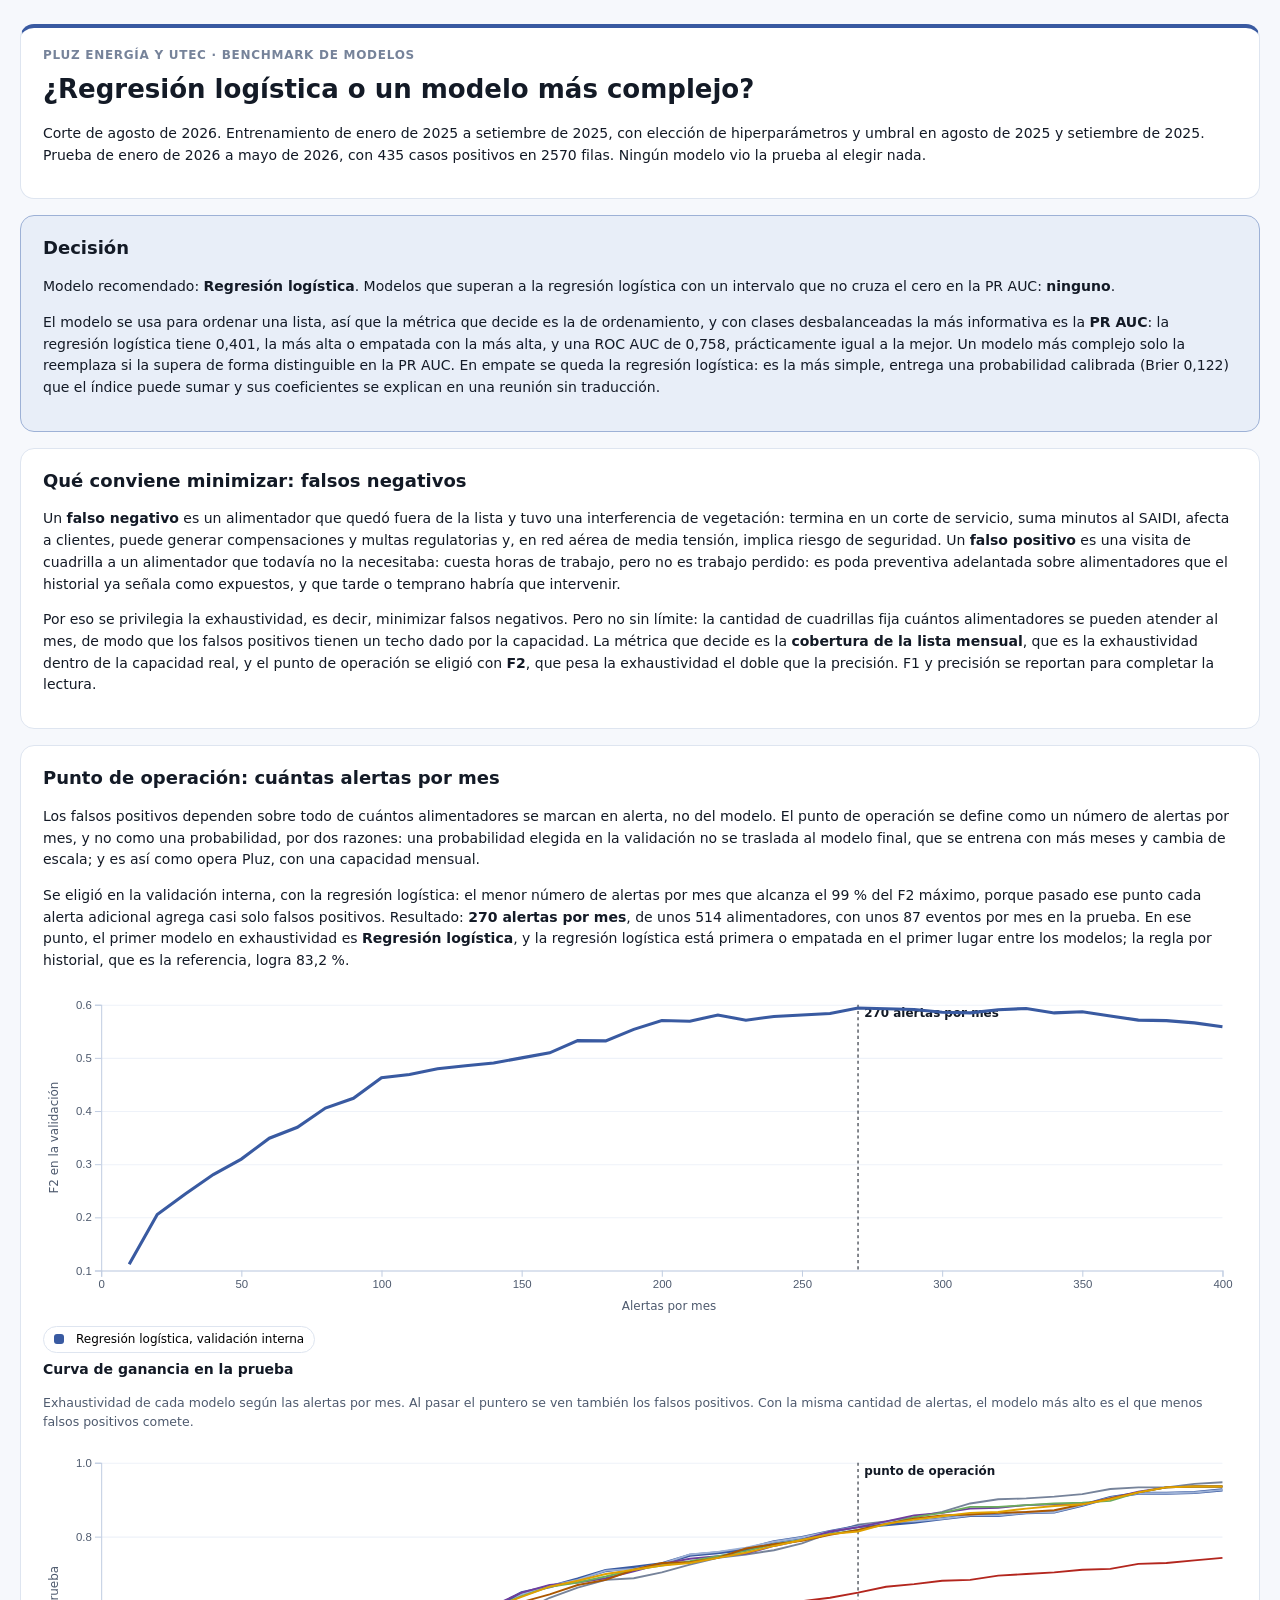
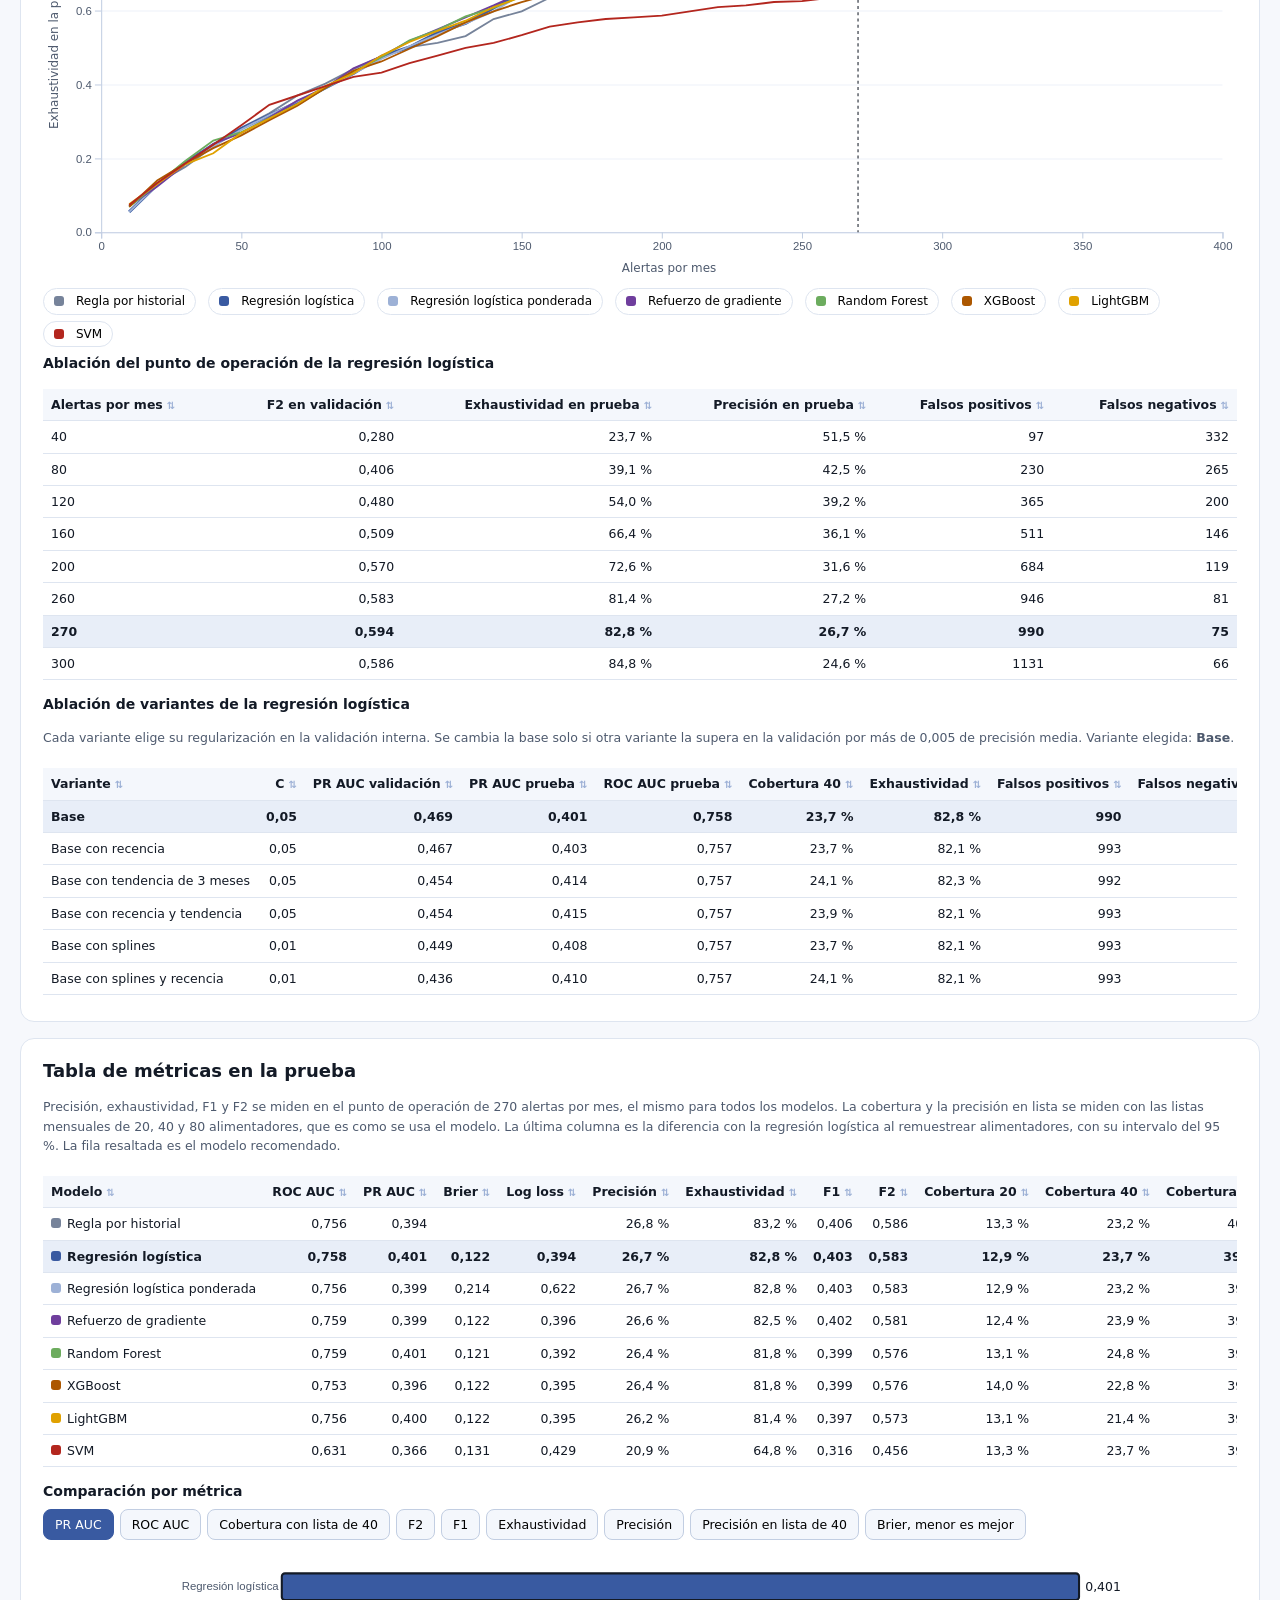
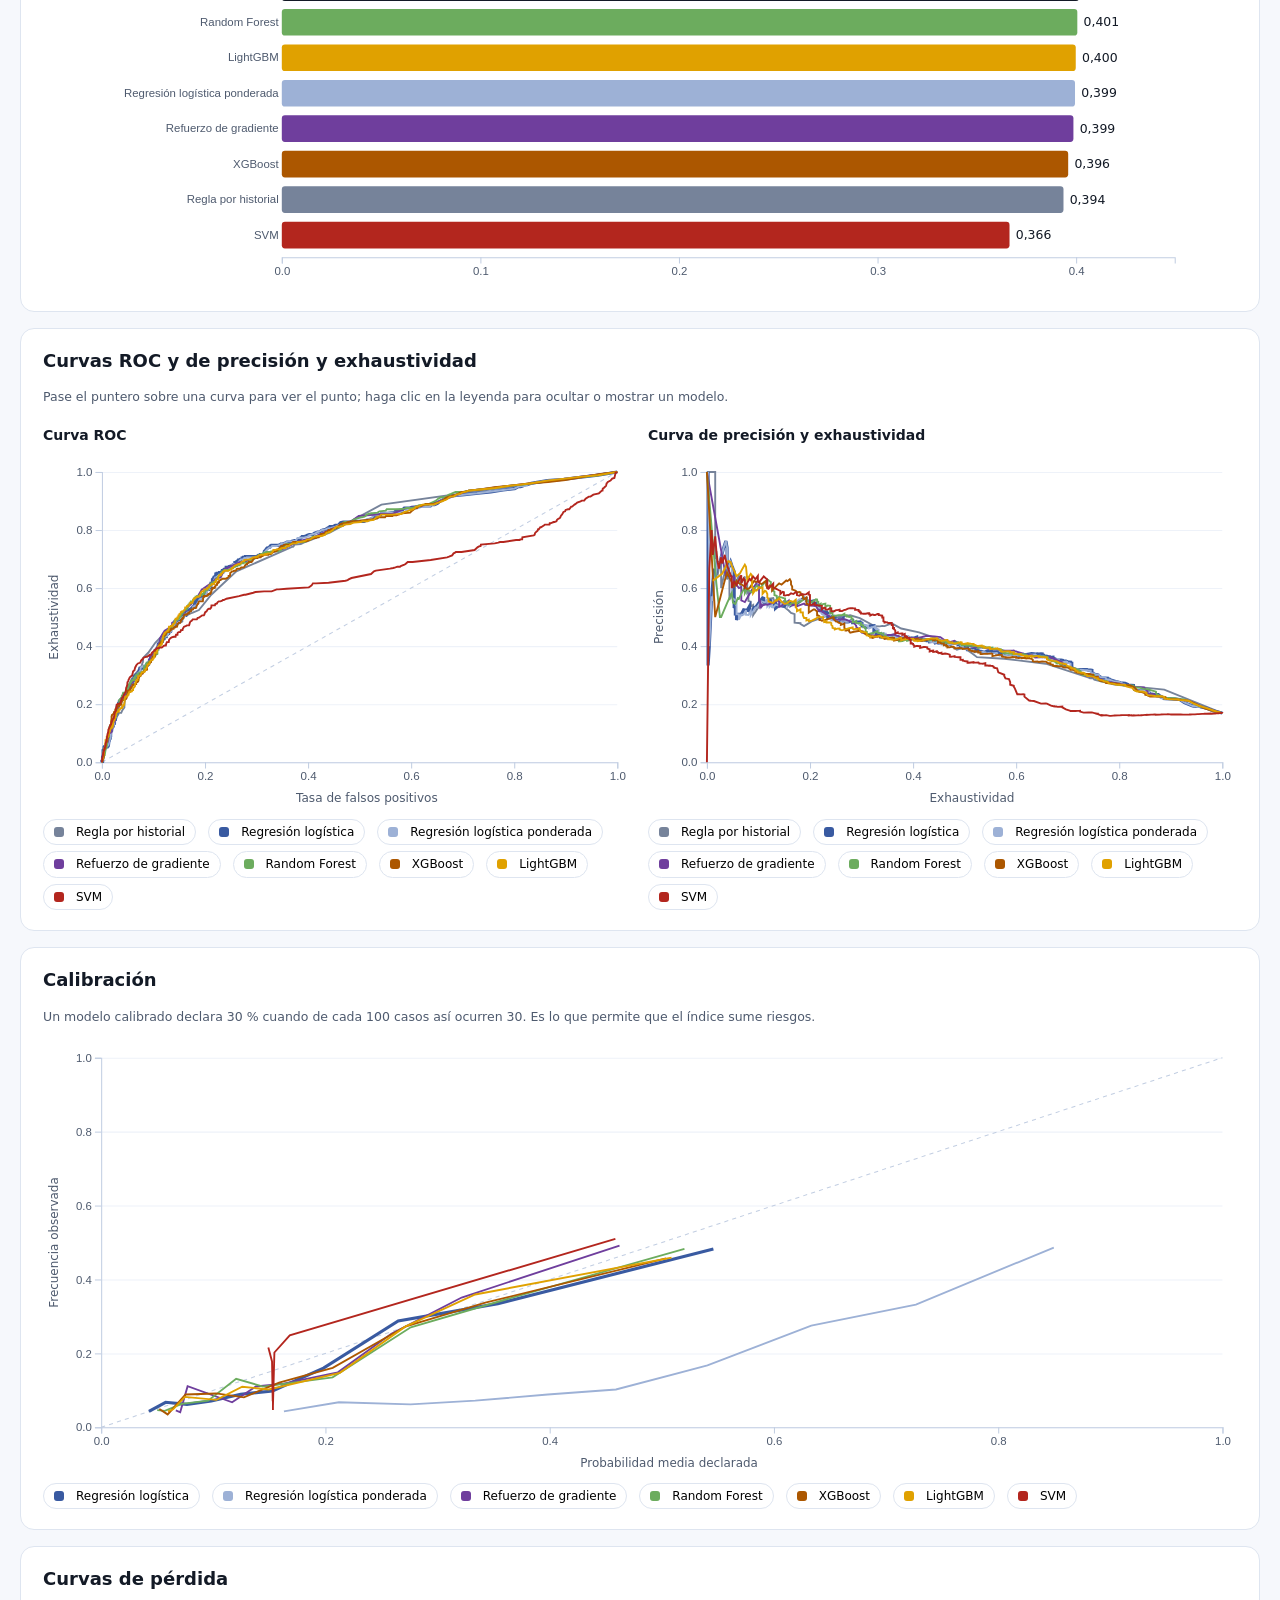
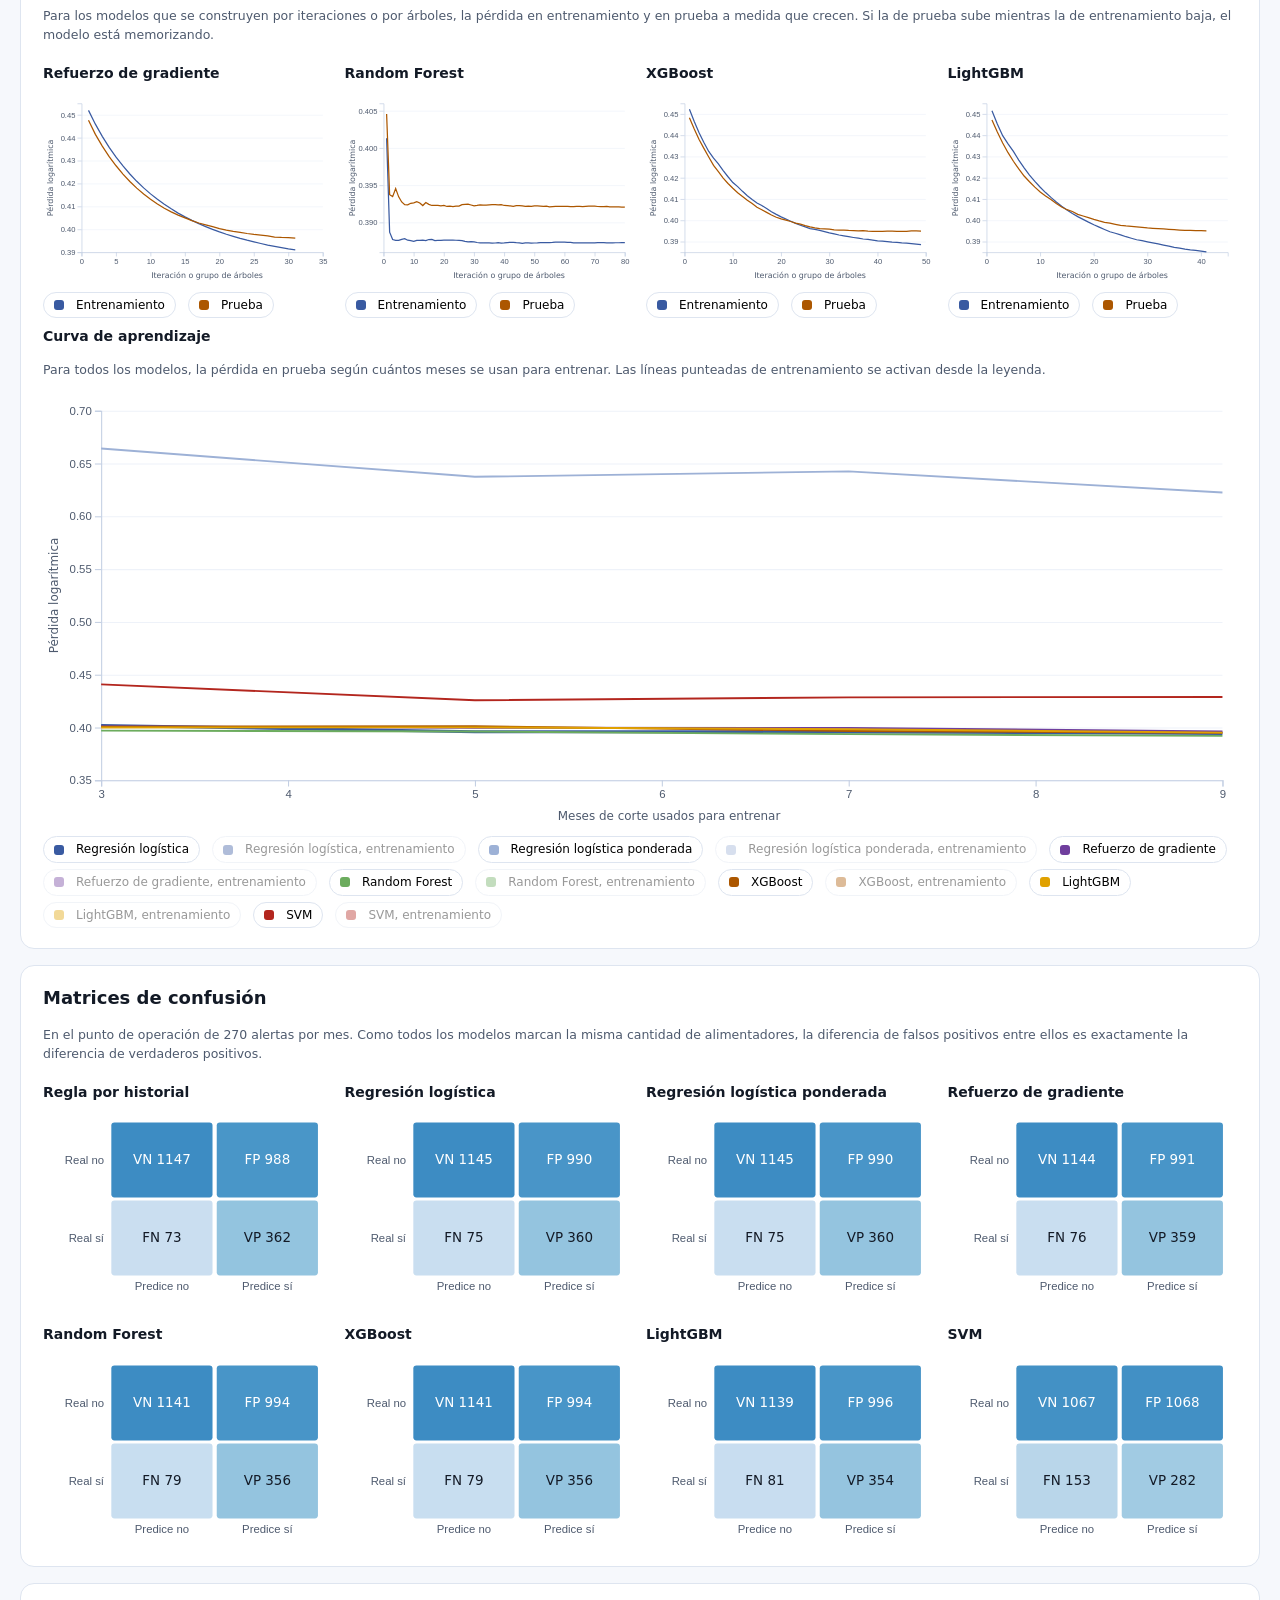
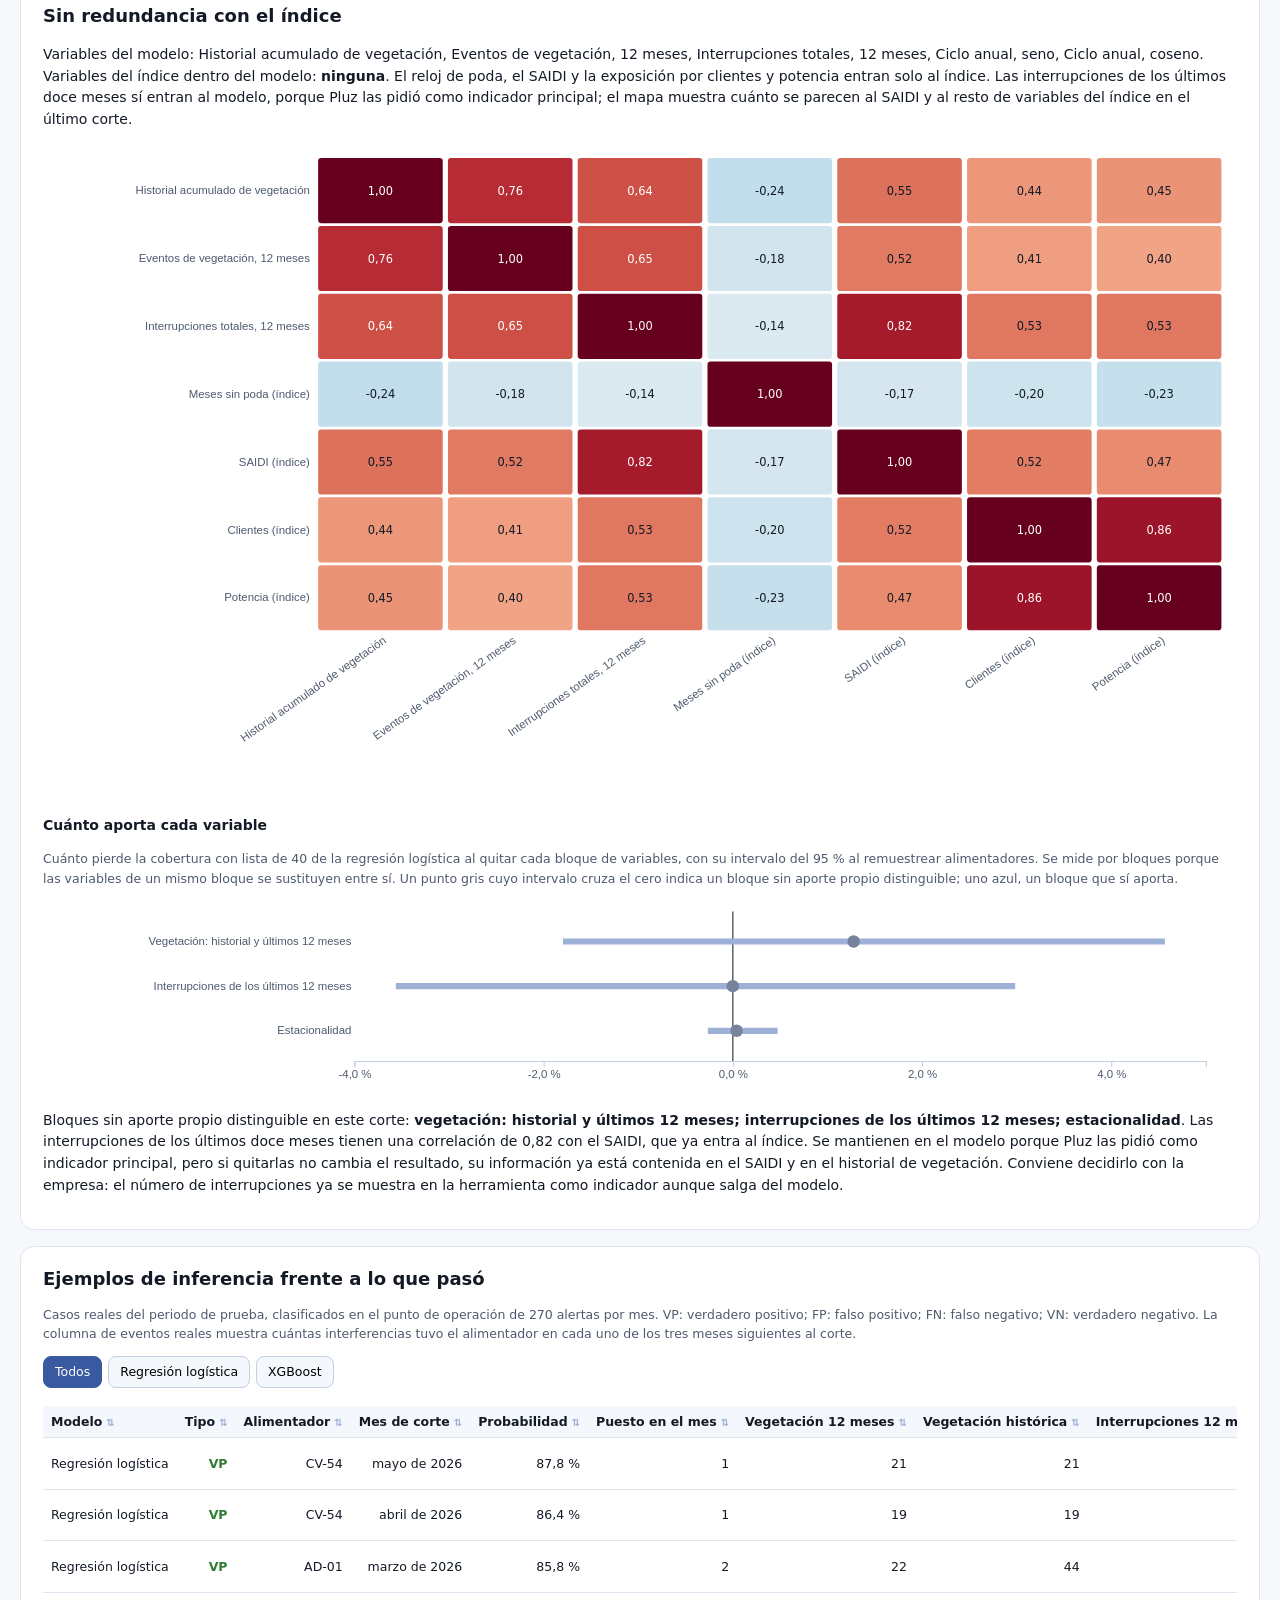
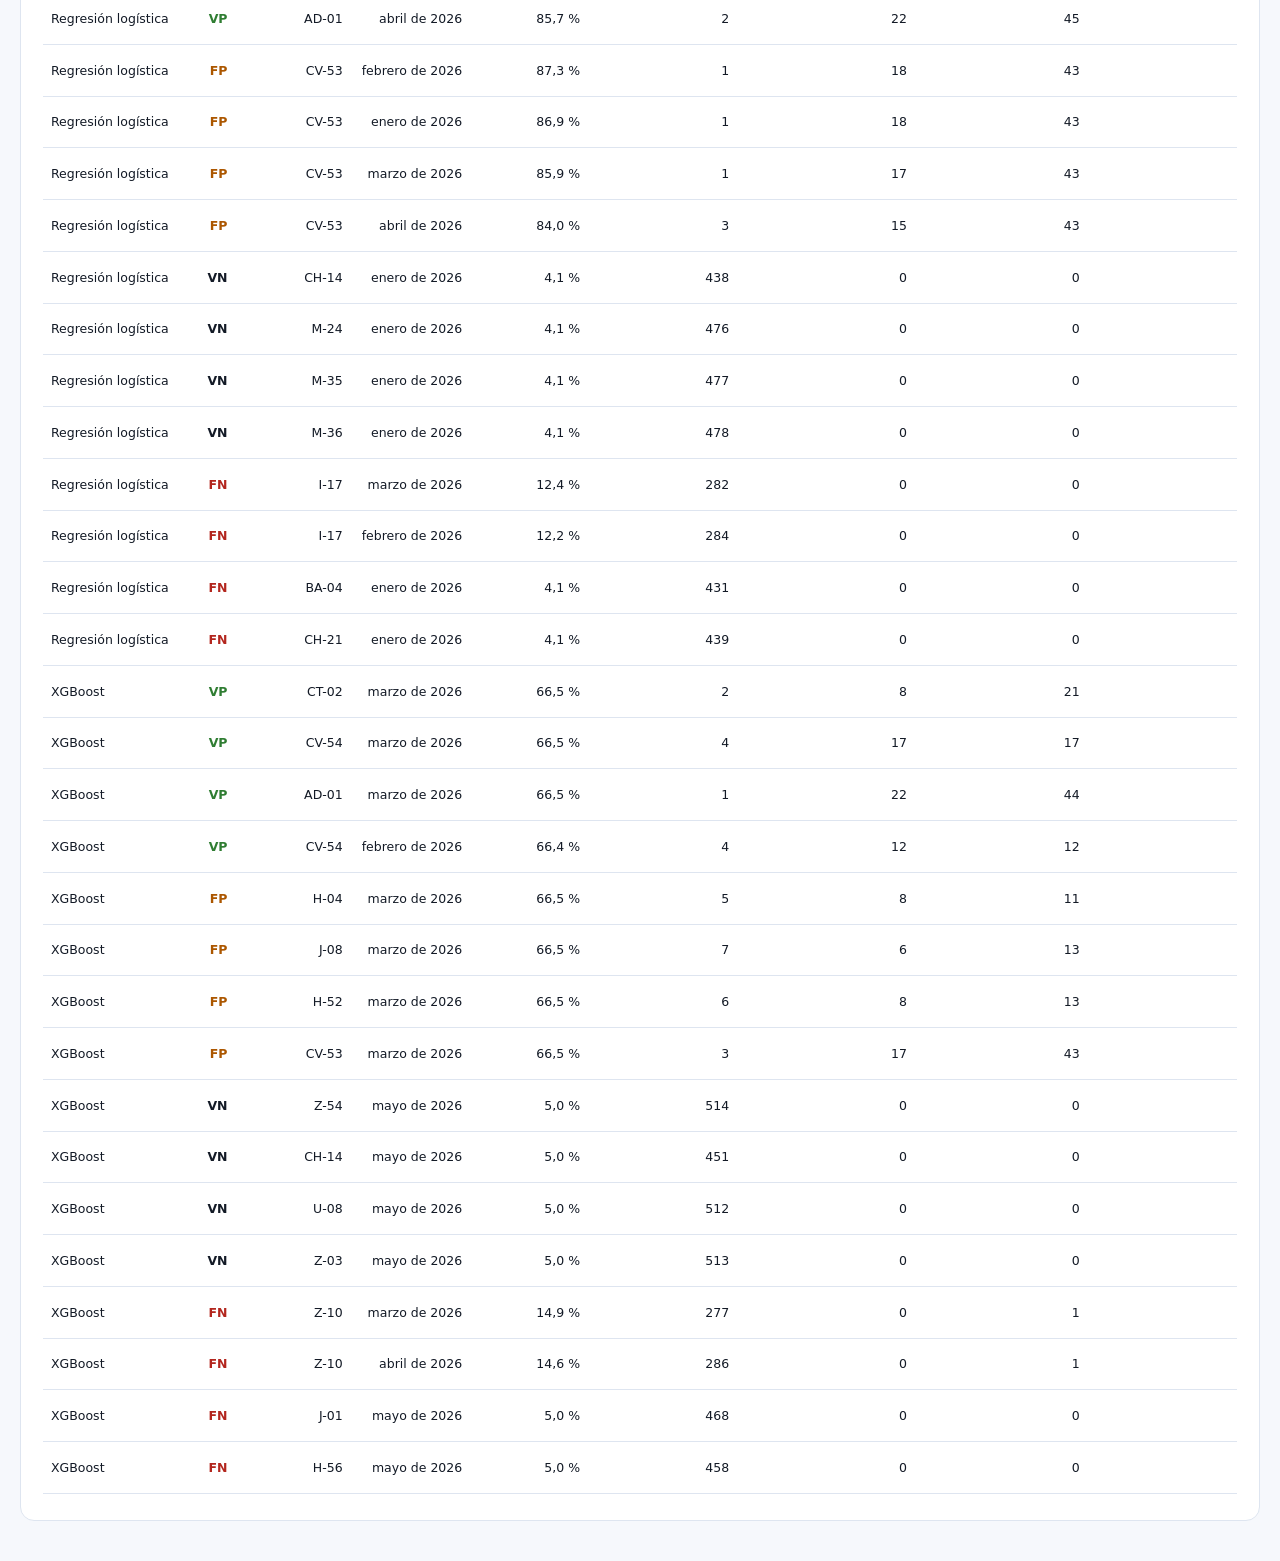
==== commit a51a50b2: "Benchmark con punto de operacion por alertas mensuales, decision por PR AUC y tablas ordenables" ====
--- a/benchmark/index.html
+++ b/benchmark/index.html
@@ -8,8 +8,8 @@
 .decision{background:#e8eef8;border-color:#9db1d6}
 .tabla{overflow-x:auto}table{border-collapse:collapse;width:100%;font-size:12.5px;margin:8px 0}
 th,td{padding:6px 8px;border-bottom:1px solid #dee5f0;text-align:right;white-space:nowrap}
-th:first-child,td:first-child,td:last-child{text-align:left}th{background:#f4f7fc;font-weight:600}
-tr.elegido td{background:#e8eef8;font-weight:600}td:last-child{white-space:normal;min-width:240px}
+th:first-child,td:first-child,#ejemplos td:last-child{text-align:left}th{background:#f4f7fc;font-weight:600}
+tr.elegido td{background:#e8eef8;font-weight:600}#ejemplos td:last-child{white-space:normal;min-width:240px}
 tr.tFN td:nth-child(2){color:#b3261e}tr.tFP td:nth-child(2){color:#ac5700}tr.tVP td:nth-child(2){color:#2f7d32}
 .punto{display:inline-block;width:10px;height:10px;border-radius:3px;margin-right:6px;vertical-align:0}
 .par{display:grid;grid-template-columns:1fr 1fr;gap:16px}@media(max-width:900px){.par{grid-template-columns:1fr}}
@@ -25,22 +25,37 @@
 .selector button.activo{background:#395aa1;color:#fff;border-color:#395aa1}
 .ayuda{position:fixed;pointer-events:none;background:#fff;border:1px solid #c2cee2;border-radius:8px;padding:7px 10px;font-size:12px;box-shadow:0 6px 18px rgba(19,26,38,.14);display:none;z-index:10}
 .nota{color:#4e5a6e;font-size:12.5px}
+th.ordenable{cursor:pointer;user-select:none}th.ordenable:hover{background:#e8eef8}
+th .flecha{color:#9db1d6;margin-left:4px;font-size:10px}th.asc .flecha,th.desc .flecha{color:#395aa1}
 </style></head><body><main>
 <header><p class="sobre">Pluz Energía y UTEC · Benchmark de modelos</p>
 <h1>¿Regresión logística o un modelo más complejo?</h1>
 <p>Corte de agosto de 2026. Entrenamiento de enero de 2025 a setiembre de 2025, con elección de hiperparámetros y umbral en agosto de 2025 y setiembre de 2025. Prueba de enero de 2026 a mayo de 2026, con 435 casos positivos en 2570 filas. Ningún modelo vio la prueba al elegir nada.</p></header>
 
 <section class="decision"><h2>Decisión</h2>
-<p>Modelo recomendado: <b>Regresión logística</b>. Modelos que superan a la regresión logística con un intervalo que no cruza el cero en la cobertura de la lista de 40: <b>ninguno</b>.</p>
-<p>Un modelo más complejo solo reemplaza a la regresión logística si la supera de forma distinguible en la métrica que usa la operación. En empate se queda la regresión logística: es la más simple, entrega una probabilidad calibrada (Brier 0,122) que el índice puede sumar y sus coeficientes se explican en una reunión sin traducción.</p></section>
+<p>Modelo recomendado: <b>Regresión logística</b>. Modelos que superan a la regresión logística con un intervalo que no cruza el cero en la PR AUC: <b>ninguno</b>.</p>
+<p>El modelo se usa para ordenar una lista, así que la métrica que decide es la de ordenamiento, y con clases desbalanceadas la más informativa es la <b>PR AUC</b>: la regresión logística tiene 0,401, la más alta o empatada con la más alta, y una ROC AUC de 0,758, prácticamente igual a la mejor. Un modelo más complejo solo la reemplaza si la supera de forma distinguible en la PR AUC. En empate se queda la regresión logística: es la más simple, entrega una probabilidad calibrada (Brier 0,122) que el índice puede sumar y sus coeficientes se explican en una reunión sin traducción.</p></section>
 
 <section><h2>Qué conviene minimizar: falsos negativos</h2>
-<p>Un <b>falso negativo</b> es un alimentador que quedó fuera de la lista y tuvo una interferencia de vegetación: termina en un corte de servicio, suma minutos al SAIDI, afecta a clientes, puede generar compensaciones y multas regulatorias y, en red aérea de media tensión, implica riesgo de seguridad. Un <b>falso positivo</b> es una visita de cuadrilla a un alimentador que todavía no la necesitaba: cuesta horas de trabajo, pero la poda preventiva no se pierde del todo, porque adelanta trabajo que tarde o temprano habría que hacer.</p>
-<p>Por eso se privilegia la exhaustividad, es decir, minimizar falsos negativos. Pero no sin límite: la cantidad de cuadrillas fija cuántos alimentadores se pueden atender al mes, de modo que los falsos positivos tienen un techo dado por la capacidad. La métrica que decide es la <b>cobertura de la lista mensual</b>, que es la exhaustividad dentro de la capacidad real, y el umbral de cada modelo se eligió maximizando <b>F2</b>, que pesa la exhaustividad el doble que la precisión. F1 y precisión se reportan para completar la lectura.</p></section>
+<p>Un <b>falso negativo</b> es un alimentador que quedó fuera de la lista y tuvo una interferencia de vegetación: termina en un corte de servicio, suma minutos al SAIDI, afecta a clientes, puede generar compensaciones y multas regulatorias y, en red aérea de media tensión, implica riesgo de seguridad. Un <b>falso positivo</b> es una visita de cuadrilla a un alimentador que todavía no la necesitaba: cuesta horas de trabajo, pero no es trabajo perdido: es poda preventiva adelantada sobre alimentadores que el historial ya señala como expuestos, y que tarde o temprano habría que intervenir.</p>
+<p>Por eso se privilegia la exhaustividad, es decir, minimizar falsos negativos. Pero no sin límite: la cantidad de cuadrillas fija cuántos alimentadores se pueden atender al mes, de modo que los falsos positivos tienen un techo dado por la capacidad. La métrica que decide es la <b>cobertura de la lista mensual</b>, que es la exhaustividad dentro de la capacidad real, y el punto de operación se eligió con <b>F2</b>, que pesa la exhaustividad el doble que la precisión. F1 y precisión se reportan para completar la lectura.</p></section>
+
+<section><h2>Punto de operación: cuántas alertas por mes</h2>
+<p>Los falsos positivos dependen sobre todo de cuántos alimentadores se marcan en alerta, no del modelo. El punto de operación se define como un número de alertas por mes, y no como una probabilidad, por dos razones: una probabilidad elegida en la validación no se traslada al modelo final, que se entrena con más meses y cambia de escala; y es así como opera Pluz, con una capacidad mensual.</p>
+<p>Se eligió en la validación interna, con la regresión logística: el menor número de alertas por mes que alcanza el 99 % del F2 máximo, porque pasado ese punto cada alerta adicional agrega casi solo falsos positivos. Resultado: <b>270 alertas por mes</b>, de unos 514 alimentadores, con unos 87 eventos por mes en la prueba. En ese punto, el primer modelo en exhaustividad es <b>Regresión logística</b>, y la regresión logística está primera o empatada en el primer lugar entre los modelos; la regla por historial, que es la referencia, logra 83,2 %.</p>
+<div id="g-f2"></div>
+<h3>Curva de ganancia en la prueba</h3>
+<p class="nota">Exhaustividad de cada modelo según las alertas por mes. Al pasar el puntero se ven también los falsos positivos. Con la misma cantidad de alertas, el modelo más alto es el que menos falsos positivos comete.</p>
+<div id="g-ganancia"></div>
+<h3>Ablación del punto de operación de la regresión logística</h3>
+<div class="tabla"><table><thead><tr><th>Alertas por mes</th><th>F2 en validación</th><th>Exhaustividad en prueba</th><th>Precisión en prueba</th><th>Falsos positivos</th><th>Falsos negativos</th></tr></thead><tbody><tr><td>40</td><td>0,280</td><td>23,7 %</td><td>51,5 %</td><td>97</td><td>332</td></tr><tr><td>80</td><td>0,406</td><td>39,1 %</td><td>42,5 %</td><td>230</td><td>265</td></tr><tr><td>120</td><td>0,480</td><td>54,0 %</td><td>39,2 %</td><td>365</td><td>200</td></tr><tr><td>160</td><td>0,509</td><td>66,4 %</td><td>36,1 %</td><td>511</td><td>146</td></tr><tr><td>200</td><td>0,570</td><td>72,6 %</td><td>31,6 %</td><td>684</td><td>119</td></tr><tr><td>260</td><td>0,583</td><td>81,4 %</td><td>27,2 %</td><td>946</td><td>81</td></tr><tr class='elegido'><td>270</td><td>0,594</td><td>82,8 %</td><td>26,7 %</td><td>990</td><td>75</td></tr><tr><td>300</td><td>0,586</td><td>84,8 %</td><td>24,6 %</td><td>1131</td><td>66</td></tr></tbody></table></div>
+<h3>Ablación de variantes de la regresión logística</h3>
+<p class="nota">Cada variante elige su regularización en la validación interna. Se cambia la base solo si otra variante la supera en la validación por más de 0,005 de precisión media. Variante elegida: <b>Base</b>.</p>
+<div class="tabla"><table><thead><tr><th>Variante</th><th>C</th><th>PR AUC validación</th><th>PR AUC prueba</th><th>ROC AUC prueba</th><th>Cobertura 40</th><th>Exhaustividad</th><th>Falsos positivos</th><th>Falsos negativos</th></tr></thead><tbody><tr class=elegido><td>Base</td><td>0,05</td><td>0,469</td><td>0,401</td><td>0,758</td><td>23,7 %</td><td>82,8 %</td><td>990</td><td>75</td></tr><tr><td>Base con recencia</td><td>0,05</td><td>0,467</td><td>0,403</td><td>0,757</td><td>23,7 %</td><td>82,1 %</td><td>993</td><td>78</td></tr><tr><td>Base con tendencia de 3 meses</td><td>0,05</td><td>0,454</td><td>0,414</td><td>0,757</td><td>24,1 %</td><td>82,3 %</td><td>992</td><td>77</td></tr><tr><td>Base con recencia y tendencia</td><td>0,05</td><td>0,454</td><td>0,415</td><td>0,757</td><td>23,9 %</td><td>82,1 %</td><td>993</td><td>78</td></tr><tr><td>Base con splines</td><td>0,01</td><td>0,449</td><td>0,408</td><td>0,757</td><td>23,7 %</td><td>82,1 %</td><td>993</td><td>78</td></tr><tr><td>Base con splines y recencia</td><td>0,01</td><td>0,436</td><td>0,410</td><td>0,757</td><td>24,1 %</td><td>82,1 %</td><td>993</td><td>78</td></tr></tbody></table></div></section>
 
 <section><h2>Tabla de métricas en la prueba</h2>
-<p class="nota">Precisión, exhaustividad, F1 y F2 se miden en el umbral elegido en la validación interna. La cobertura y la precisión en lista se miden con las listas mensuales de 20, 40 y 80 alimentadores, que es como se usa el modelo. La última columna es la diferencia con la regresión logística al remuestrear alimentadores, con su intervalo del 95 %. La fila resaltada es el modelo recomendado.</p>
-<div class="tabla"><table><thead><tr><th>Modelo</th><th>ROC AUC</th><th>PR AUC</th><th>Brier</th><th>Log loss</th><th>Precisión</th><th>Exhaustividad</th><th>F1</th><th>F2</th><th>Cobertura 20</th><th>Cobertura 40</th><th>Cobertura 80</th><th>Precisión en lista de 40</th><th>Frente a la logística, cobertura 40</th></tr></thead><tbody><tr><td><span class='punto' style='background:#76839a'></span>Regla por historial</td><td>0,756</td><td>0,394</td><td></td><td></td><td>28,2 %</td><td>75,9 %</td><td>0,411</td><td>0,567</td><td>13,3 %</td><td>23,2 %</td><td>40,2 %</td><td>50,5 %</td><td>menos 1,0 puntos, entre menos 4,5 y más 3,2</td></tr><tr class="elegido"><td><span class='punto' style='background:#395aa1'></span>Regresión logística</td><td>0,758</td><td>0,401</td><td>0,122</td><td>0,394</td><td>19,0 %</td><td>96,1 %</td><td>0,318</td><td>0,531</td><td>12,9 %</td><td>23,7 %</td><td>39,1 %</td><td>51,5 %</td><td>referencia</td></tr><tr><td><span class='punto' style='background:#9db1d6'></span>Regresión logística ponderada</td><td>0,756</td><td>0,399</td><td>0,214</td><td>0,622</td><td>19,4 %</td><td>94,3 %</td><td>0,321</td><td>0,531</td><td>12,9 %</td><td>23,2 %</td><td>39,1 %</td><td>50,5 %</td><td>menos 0,2 puntos, entre menos 0,9 y más 0,5</td></tr><tr><td><span class='punto' style='background:#6f3e9d'></span>Refuerzo de gradiente</td><td>0,759</td><td>0,399</td><td>0,122</td><td>0,396</td><td>22,2 %</td><td>88,7 %</td><td>0,355</td><td>0,555</td><td>12,4 %</td><td>23,9 %</td><td>39,1 %</td><td>52,0 %</td><td>menos 0,1 puntos, entre menos 2,0 y más 1,8</td></tr><tr><td><span class='punto' style='background:#6cac5e'></span>Random Forest</td><td>0,759</td><td>0,401</td><td>0,121</td><td>0,392</td><td>23,2 %</td><td>87,6 %</td><td>0,367</td><td>0,563</td><td>13,1 %</td><td>24,8 %</td><td>39,1 %</td><td>54,0 %</td><td>más 0,6 puntos, entre menos 2,0 y más 3,4</td></tr><tr><td><span class='punto' style='background:#ac5700'></span>XGBoost</td><td>0,753</td><td>0,396</td><td>0,122</td><td>0,395</td><td>21,7 %</td><td>90,3 %</td><td>0,351</td><td>0,554</td><td>14,0 %</td><td>22,8 %</td><td>39,1 %</td><td>49,5 %</td><td>menos 0,7 puntos, entre menos 2,6 y más 1,5</td></tr><tr><td><span class='punto' style='background:#e0a100'></span>LightGBM</td><td>0,756</td><td>0,400</td><td>0,122</td><td>0,395</td><td>22,7 %</td><td>88,0 %</td><td>0,361</td><td>0,559</td><td>13,1 %</td><td>21,4 %</td><td>39,5 %</td><td>46,5 %</td><td>menos 1,6 puntos, entre menos 4,2 y más 0,9</td></tr><tr><td><span class='punto' style='background:#b3261e'></span>SVM</td><td>0,631</td><td>0,366</td><td>0,131</td><td>0,429</td><td>58,3 %</td><td>17,0 %</td><td>0,263</td><td>0,198</td><td>13,3 %</td><td>23,7 %</td><td>39,5 %</td><td>51,5 %</td><td>más 0,1 puntos, entre menos 2,9 y más 3,5</td></tr></tbody></table></div>
+<p class="nota">Precisión, exhaustividad, F1 y F2 se miden en el punto de operación de 270 alertas por mes, el mismo para todos los modelos. La cobertura y la precisión en lista se miden con las listas mensuales de 20, 40 y 80 alimentadores, que es como se usa el modelo. La última columna es la diferencia con la regresión logística al remuestrear alimentadores, con su intervalo del 95 %. La fila resaltada es el modelo recomendado.</p>
+<div class="tabla"><table><thead><tr><th>Modelo</th><th>ROC AUC</th><th>PR AUC</th><th>Brier</th><th>Log loss</th><th>Precisión</th><th>Exhaustividad</th><th>F1</th><th>F2</th><th>Cobertura 20</th><th>Cobertura 40</th><th>Cobertura 80</th><th>Precisión en lista de 40</th><th>Frente a la logística, PR AUC</th><th>Frente a la logística, cobertura 40</th></tr></thead><tbody><tr><td><span class='punto' style='background:#76839a'></span>Regla por historial</td><td>0,756</td><td>0,394</td><td></td><td></td><td>26,8 %</td><td>83,2 %</td><td>0,406</td><td>0,586</td><td>13,3 %</td><td>23,2 %</td><td>40,2 %</td><td>50,5 %</td><td>menos 1,0 puntos, entre menos 4,5 y más 2,0</td><td>menos 1,0 puntos, entre menos 4,5 y más 3,2</td></tr><tr class="elegido"><td><span class='punto' style='background:#395aa1'></span>Regresión logística</td><td>0,758</td><td>0,401</td><td>0,122</td><td>0,394</td><td>26,7 %</td><td>82,8 %</td><td>0,403</td><td>0,583</td><td>12,9 %</td><td>23,7 %</td><td>39,1 %</td><td>51,5 %</td><td>referencia</td><td>referencia</td></tr><tr><td><span class='punto' style='background:#9db1d6'></span>Regresión logística ponderada</td><td>0,756</td><td>0,399</td><td>0,214</td><td>0,622</td><td>26,7 %</td><td>82,8 %</td><td>0,403</td><td>0,583</td><td>12,9 %</td><td>23,2 %</td><td>39,1 %</td><td>50,5 %</td><td>menos 0,2 puntos, entre menos 0,4 y más 0,0</td><td>menos 0,2 puntos, entre menos 0,9 y más 0,5</td></tr><tr><td><span class='punto' style='background:#6f3e9d'></span>Refuerzo de gradiente</td><td>0,759</td><td>0,399</td><td>0,122</td><td>0,396</td><td>26,6 %</td><td>82,5 %</td><td>0,402</td><td>0,581</td><td>12,4 %</td><td>23,9 %</td><td>39,1 %</td><td>52,0 %</td><td>menos 0,5 puntos, entre menos 2,8 y más 1,7</td><td>menos 0,1 puntos, entre menos 2,0 y más 1,8</td></tr><tr><td><span class='punto' style='background:#6cac5e'></span>Random Forest</td><td>0,759</td><td>0,401</td><td>0,121</td><td>0,392</td><td>26,4 %</td><td>81,8 %</td><td>0,399</td><td>0,576</td><td>13,1 %</td><td>24,8 %</td><td>39,1 %</td><td>54,0 %</td><td>menos 0,3 puntos, entre menos 2,7 y más 2,2</td><td>más 0,6 puntos, entre menos 2,0 y más 3,4</td></tr><tr><td><span class='punto' style='background:#ac5700'></span>XGBoost</td><td>0,753</td><td>0,396</td><td>0,122</td><td>0,395</td><td>26,4 %</td><td>81,8 %</td><td>0,399</td><td>0,576</td><td>14,0 %</td><td>22,8 %</td><td>39,1 %</td><td>49,5 %</td><td>menos 0,7 puntos, entre menos 2,9 y más 1,7</td><td>menos 0,7 puntos, entre menos 2,6 y más 1,5</td></tr><tr><td><span class='punto' style='background:#e0a100'></span>LightGBM</td><td>0,756</td><td>0,400</td><td>0,122</td><td>0,395</td><td>26,2 %</td><td>81,4 %</td><td>0,397</td><td>0,573</td><td>13,1 %</td><td>21,4 %</td><td>39,5 %</td><td>46,5 %</td><td>menos 0,3 puntos, entre menos 2,2 y más 1,7</td><td>menos 1,6 puntos, entre menos 4,2 y más 0,9</td></tr><tr><td><span class='punto' style='background:#b3261e'></span>SVM</td><td>0,631</td><td>0,366</td><td>0,131</td><td>0,429</td><td>20,9 %</td><td>64,8 %</td><td>0,316</td><td>0,456</td><td>13,3 %</td><td>23,7 %</td><td>39,5 %</td><td>51,5 %</td><td>menos 3,8 puntos, entre menos 7,4 y más 0,0</td><td>más 0,1 puntos, entre menos 2,9 y más 3,5</td></tr></tbody></table></div>
 <h3>Comparación por métrica</h3><div id="g-metricas"></div></section>
 
 <section><h2>Curvas ROC y de precisión y exhaustividad</h2>
@@ -56,7 +71,7 @@
 <p class="nota">Para todos los modelos, la pérdida en prueba según cuántos meses se usan para entrenar. Las líneas punteadas de entrenamiento se activan desde la leyenda.</p>
 <div id="g-aprendizaje"></div></section>
 
-<section><h2>Matrices de confusión</h2><p class="nota">En el umbral que maximiza F2 en la validación interna.</p><div class="rejilla" id="g-matrices"></div></section>
+<section><h2>Matrices de confusión</h2><p class="nota">En el punto de operación de 270 alertas por mes. Como todos los modelos marcan la misma cantidad de alimentadores, la diferencia de falsos positivos entre ellos es exactamente la diferencia de verdaderos positivos.</p><div class="rejilla" id="g-matrices"></div></section>
 
 <section><h2>Sin redundancia con el índice</h2>
 <p>Variables del modelo: Historial acumulado de vegetación, Eventos de vegetación, 12 meses, Interrupciones totales, 12 meses, Ciclo anual, seno, Ciclo anual, coseno. Variables del índice dentro del modelo: <b>ninguna</b>. El reloj de poda, el SAIDI y la exposición por clientes y potencia entran solo al índice. Las interrupciones de los últimos doce meses sí entran al modelo, porque Pluz las pidió como indicador principal; el mapa muestra cuánto se parecen al SAIDI y al resto de variables del índice en el último corte.</p>
@@ -67,10 +82,10 @@
 <p>Bloques sin aporte propio distinguible en este corte: <b>vegetación: historial y últimos 12 meses; interrupciones de los últimos 12 meses; estacionalidad</b>. Las interrupciones de los últimos doce meses tienen una correlación de 0,82 con el SAIDI, que ya entra al índice. Se mantienen en el modelo porque Pluz las pidió como indicador principal, pero si quitarlas no cambia el resultado, su información ya está contenida en el SAIDI y en el historial de vegetación. Conviene decidirlo con la empresa: el número de interrupciones ya se muestra en la herramienta como indicador aunque salga del modelo.</p></section>
 
 <section><h2>Ejemplos de inferencia frente a lo que pasó</h2>
-<p class="nota">Casos reales del periodo de prueba, clasificados con el plan de 40 alimentadores por mes. VP: verdadero positivo; FP: falso positivo; FN: falso negativo; VN: verdadero negativo. La columna de eventos reales muestra cuántas interferencias tuvo el alimentador en cada uno de los tres meses siguientes al corte.</p>
+<p class="nota">Casos reales del periodo de prueba, clasificados en el punto de operación de 270 alertas por mes. VP: verdadero positivo; FP: falso positivo; FN: falso negativo; VN: verdadero negativo. La columna de eventos reales muestra cuántas interferencias tuvo el alimentador en cada uno de los tres meses siguientes al corte.</p>
 <div class="selector" id="filtro-ejemplos"><button data-modelo="" class="activo">Todos</button><button data-modelo='Regresión logística'>Regresión logística</button><button data-modelo='XGBoost'>XGBoost</button></div>
-<div class="tabla"><table id='ejemplos'><thead><tr><th>Modelo</th><th>Tipo</th><th>Alimentador</th><th>Mes de corte</th><th>Probabilidad</th><th>Puesto en el mes</th><th>Vegetación 12 meses</th><th>Vegetación histórica</th><th>Interrupciones 12 meses</th><th>Eventos reales en los 3 meses siguientes</th><th>Lectura</th></tr></thead><tbody><tr class='tVP' data-modelo='Regresión logística'><td>Regresión logística</td><td><b>VP</b></td><td>CV-54</td><td>mayo de 2026</td><td>87,8 %</td><td>1</td><td>21</td><td>21</td><td>79</td><td>1 · 1 · 0</td><td>Estaba en la lista y tuvo evento: la poda habría llegado a tiempo.</td></tr><tr class='tVP' data-modelo='Regresión logística'><td>Regresión logística</td><td><b>VP</b></td><td>CV-54</td><td>abril de 2026</td><td>86,4 %</td><td>1</td><td>19</td><td>19</td><td>70</td><td>2 · 1 · 1</td><td>Estaba en la lista y tuvo evento: la poda habría llegado a tiempo.</td></tr><tr class='tVP' data-modelo='Regresión logística'><td>Regresión logística</td><td><b>VP</b></td><td>AD-01</td><td>marzo de 2026</td><td>85,8 %</td><td>2</td><td>22</td><td>44</td><td>51</td><td>1 · 1 · 1</td><td>Estaba en la lista y tuvo evento: la poda habría llegado a tiempo.</td></tr><tr class='tVP' data-modelo='Regresión logística'><td>Regresión logística</td><td><b>VP</b></td><td>AD-01</td><td>abril de 2026</td><td>85,7 %</td><td>2</td><td>22</td><td>45</td><td>50</td><td>1 · 1 · 4</td><td>Estaba en la lista y tuvo evento: la poda habría llegado a tiempo.</td></tr><tr class='tFP' data-modelo='Regresión logística'><td>Regresión logística</td><td><b>FP</b></td><td>CV-53</td><td>febrero de 2026</td><td>87,3 %</td><td>1</td><td>18</td><td>43</td><td>65</td><td>0 · 0 · 0</td><td>Estaba en la lista y no tuvo evento: una visita que no hacía falta todavía.</td></tr><tr class='tFP' data-modelo='Regresión logística'><td>Regresión logística</td><td><b>FP</b></td><td>CV-53</td><td>enero de 2026</td><td>86,9 %</td><td>1</td><td>18</td><td>43</td><td>65</td><td>0 · 0 · 0</td><td>Estaba en la lista y no tuvo evento: una visita que no hacía falta todavía.</td></tr><tr class='tFP' data-modelo='Regresión logística'><td>Regresión logística</td><td><b>FP</b></td><td>CV-53</td><td>marzo de 2026</td><td>85,9 %</td><td>1</td><td>17</td><td>43</td><td>56</td><td>0 · 0 · 0</td><td>Estaba en la lista y no tuvo evento: una visita que no hacía falta todavía.</td></tr><tr class='tFP' data-modelo='Regresión logística'><td>Regresión logística</td><td><b>FP</b></td><td>CV-53</td><td>abril de 2026</td><td>84,0 %</td><td>3</td><td>15</td><td>43</td><td>48</td><td>0 · 0 · 0</td><td>Estaba en la lista y no tuvo evento: una visita que no hacía falta todavía.</td></tr><tr class='tVN' data-modelo='Regresión logística'><td>Regresión logística</td><td><b>VN</b></td><td>I-08</td><td>enero de 2026</td><td>4,1 %</td><td>456</td><td>0</td><td>0</td><td>0</td><td>0 · 0 · 0</td><td>Quedó fuera y no tuvo evento: correcto dejarlo para después.</td></tr><tr class='tVN' data-modelo='Regresión logística'><td>Regresión logística</td><td><b>VN</b></td><td>Z-03</td><td>enero de 2026</td><td>4,1 %</td><td>513</td><td>0</td><td>0</td><td>0</td><td>0 · 0 · 0</td><td>Quedó fuera y no tuvo evento: correcto dejarlo para después.</td></tr><tr class='tVN' data-modelo='Regresión logística'><td>Regresión logística</td><td><b>VN</b></td><td>JG-07</td><td>enero de 2026</td><td>4,1 %</td><td>466</td><td>0</td><td>0</td><td>0</td><td>0 · 0 · 0</td><td>Quedó fuera y no tuvo evento: correcto dejarlo para después.</td></tr><tr class='tVN' data-modelo='Regresión logística'><td>Regresión logística</td><td><b>VN</b></td><td>JG-05</td><td>enero de 2026</td><td>4,1 %</td><td>465</td><td>0</td><td>0</td><td>0</td><td>0 · 0 · 0</td><td>Quedó fuera y no tuvo evento: correcto dejarlo para después.</td></tr><tr class='tFN' data-modelo='Regresión logística'><td>Regresión logística</td><td><b>FN</b></td><td>N-04</td><td>marzo de 2026</td><td>44,2 %</td><td>44</td><td>1</td><td>3</td><td>17</td><td>1 · 0 · 0</td><td>Quedó fuera de la lista y tuvo evento: el caso que más cuesta.</td></tr><tr class='tFN' data-modelo='Regresión logística'><td>Regresión logística</td><td><b>FN</b></td><td>V-08</td><td>abril de 2026</td><td>43,8 %</td><td>41</td><td>1</td><td>2</td><td>18</td><td>0 · 1 · 0</td><td>Quedó fuera de la lista y tuvo evento: el caso que más cuesta.</td></tr><tr class='tFN' data-modelo='Regresión logística'><td>Regresión logística</td><td><b>FN</b></td><td>F-52</td><td>enero de 2026</td><td>4,1 %</td><td>447</td><td>0</td><td>0</td><td>0</td><td>0 · 0 · 1</td><td>Quedó fuera de la lista y tuvo evento: el caso que más cuesta.</td></tr><tr class='tFN' data-modelo='Regresión logística'><td>Regresión logística</td><td><b>FN</b></td><td>SU-55</td><td>enero de 2026</td><td>4,1 %</td><td>502</td><td>0</td><td>0</td><td>0</td><td>0 · 1 · 0</td><td>Quedó fuera de la lista y tuvo evento: el caso que más cuesta.</td></tr><tr class='tVP' data-modelo='XGBoost'><td>XGBoost</td><td><b>VP</b></td><td>AD-01</td><td>marzo de 2026</td><td>66,5 %</td><td>1</td><td>22</td><td>44</td><td>51</td><td>1 · 1 · 1</td><td>Estaba en la lista y tuvo evento: la poda habría llegado a tiempo.</td></tr><tr class='tVP' data-modelo='XGBoost'><td>XGBoost</td><td><b>VP</b></td><td>CT-02</td><td>marzo de 2026</td><td>66,5 %</td><td>2</td><td>8</td><td>21</td><td>33</td><td>2 · 5 · 12</td><td>Estaba en la lista y tuvo evento: la poda habría llegado a tiempo.</td></tr><tr class='tVP' data-modelo='XGBoost'><td>XGBoost</td><td><b>VP</b></td><td>CV-54</td><td>marzo de 2026</td><td>66,5 %</td><td>4</td><td>17</td><td>17</td><td>56</td><td>2 · 2 · 1</td><td>Estaba en la lista y tuvo evento: la poda habría llegado a tiempo.</td></tr><tr class='tVP' data-modelo='XGBoost'><td>XGBoost</td><td><b>VP</b></td><td>AD-01</td><td>febrero de 2026</td><td>66,4 %</td><td>1</td><td>21</td><td>40</td><td>46</td><td>4 · 1 · 1</td><td>Estaba en la lista y tuvo evento: la poda habría llegado a tiempo.</td></tr><tr class='tFP' data-modelo='XGBoost'><td>XGBoost</td><td><b>FP</b></td><td>CV-53</td><td>marzo de 2026</td><td>66,5 %</td><td>3</td><td>17</td><td>43</td><td>56</td><td>0 · 0 · 0</td><td>Estaba en la lista y no tuvo evento: una visita que no hacía falta todavía.</td></tr><tr class='tFP' data-modelo='XGBoost'><td>XGBoost</td><td><b>FP</b></td><td>H-52</td><td>marzo de 2026</td><td>66,5 %</td><td>6</td><td>8</td><td>13</td><td>36</td><td>0 · 0 · 0</td><td>Estaba en la lista y no tuvo evento: una visita que no hacía falta todavía.</td></tr><tr class='tFP' data-modelo='XGBoost'><td>XGBoost</td><td><b>FP</b></td><td>J-08</td><td>marzo de 2026</td><td>66,5 %</td><td>7</td><td>6</td><td>13</td><td>22</td><td>0 · 0 · 0</td><td>Estaba en la lista y no tuvo evento: una visita que no hacía falta todavía.</td></tr><tr class='tFP' data-modelo='XGBoost'><td>XGBoost</td><td><b>FP</b></td><td>H-04</td><td>marzo de 2026</td><td>66,5 %</td><td>5</td><td>8</td><td>11</td><td>22</td><td>0 · 0 · 0</td><td>Estaba en la lista y no tuvo evento: una visita que no hacía falta todavía.</td></tr><tr class='tVN' data-modelo='XGBoost'><td>XGBoost</td><td><b>VN</b></td><td>CH-14</td><td>mayo de 2026</td><td>5,0 %</td><td>451</td><td>0</td><td>0</td><td>0</td><td>0 · 0 · 0</td><td>Quedó fuera y no tuvo evento: correcto dejarlo para después.</td></tr><tr class='tVN' data-modelo='XGBoost'><td>XGBoost</td><td><b>VN</b></td><td>CH-22</td><td>mayo de 2026</td><td>5,0 %</td><td>452</td><td>0</td><td>0</td><td>0</td><td>0 · 0 · 0</td><td>Quedó fuera y no tuvo evento: correcto dejarlo para después.</td></tr><tr class='tVN' data-modelo='XGBoost'><td>XGBoost</td><td><b>VN</b></td><td>K-29</td><td>mayo de 2026</td><td>5,0 %</td><td>472</td><td>0</td><td>0</td><td>0</td><td>0 · 0 · 0</td><td>Quedó fuera y no tuvo evento: correcto dejarlo para después.</td></tr><tr class='tVN' data-modelo='XGBoost'><td>XGBoost</td><td><b>VN</b></td><td>ID-18</td><td>mayo de 2026</td><td>5,0 %</td><td>467</td><td>0</td><td>0</td><td>0</td><td>0 · 0 · 0</td><td>Quedó fuera y no tuvo evento: correcto dejarlo para después.</td></tr><tr class='tFN' data-modelo='XGBoost'><td>XGBoost</td><td><b>FN</b></td><td>N-06</td><td>marzo de 2026</td><td>44,5 %</td><td>41</td><td>3</td><td>3</td><td>11</td><td>0 · 0 · 1</td><td>Quedó fuera de la lista y tuvo evento: el caso que más cuesta.</td></tr><tr class='tFN' data-modelo='XGBoost'><td>XGBoost</td><td><b>FN</b></td><td>V-11</td><td>marzo de 2026</td><td>44,2 %</td><td>42</td><td>3</td><td>5</td><td>17</td><td>2 · 0 · 0</td><td>Quedó fuera de la lista y tuvo evento: el caso que más cuesta.</td></tr><tr class='tFN' data-modelo='XGBoost'><td>XGBoost</td><td><b>FN</b></td><td>H-56</td><td>mayo de 2026</td><td>5,0 %</td><td>458</td><td>0</td><td>0</td><td>0</td><td>0 · 1 · 0</td><td>Quedó fuera de la lista y tuvo evento: el caso que más cuesta.</td></tr><tr class='tFN' data-modelo='XGBoost'><td>XGBoost</td><td><b>FN</b></td><td>J-01</td><td>mayo de 2026</td><td>5,0 %</td><td>468</td><td>0</td><td>0</td><td>0</td><td>0 · 1 · 0</td><td>Quedó fuera de la lista y tuvo evento: el caso que más cuesta.</td></tr></tbody></table></div></section>
-</main><script id='datos' type='application/json'>{"fecha": "20261008 18:29", "corte": "2026-08", "variables": ["log_veg_hist", "log_veg_12m", "log_eventos_12m", "mes_sin", "mes_cos"], "particion": {"interno": ["2025-01", "2025-04"], "validacion": ["2025-08", "2025-09"], "entrena": ["2025-01", "2025-09"], "prueba": ["2026-01", "2026-05"]}, "filas": {"interno": 2056, "validacion": 1028, "entrena": 4626, "prueba": 2570}, "positivos": {"interno": 353, "validacion": 185, "entrena": 795, "prueba": 435}, "modelos": {"Regla por historial": {"hiperparametros": {"puntaje": "eventos de 12 meses más 0,01 por el historial"}, "prueba": {"roc_auc": 0.755822767773022, "pr_auc": 0.3936453470048982, "precision": 0.2815699658703072, "recall": 0.7586206896551724, "f1": 0.41070317361543246, "f2": 0.5666208791208791, "especificidad": 0.6056206088992975, "exactitud": 0.6315175097276264, "umbral": 0.03, "matriz": {"tn": 1293, "fp": 842, "fn": 105, "tp": 330}, "cobertura_20": 0.13333333333333333, "precision_20": 0.58, "cobertura_40": 0.23218390804597702, "precision_40": 0.505, "cobertura_80": 0.40229885057471265, "precision_80": 0.4375}, "contra_logistica": {"cobertura_40": {"media": -0.009900986270339033, "li": -0.045441394380462935, "ls": 0.03209288503990474}, "pr_auc": {"media": -0.010239218651198714, "li": -0.045198940764657164, "ls": 0.019815388793372798}}}, "Regresión logística": {"hiperparametros": {"C": 0.05}, "pr_auc_validacion": 0.46889992823415194, "prueba": {"roc_auc": 0.7577700611052787, "pr_auc": 0.40147516050077076, "precision": 0.1902594446973145, "recall": 0.960919540229885, "f1": 0.31762917933130697, "f2": 0.5308610617221234, "especificidad": 0.1667447306791569, "exactitud": 0.30116731517509726, "umbral": 0.044567517472696876, "matriz": {"tn": 356, "fp": 1779, "fn": 17, "tp": 418}, "brier": 0.12187530579413568, "log_loss": 0.39442436562567285, "cobertura_20": 0.12873563218390804, "precision_20": 0.56, "cobertura_40": 0.2367816091954023, "precision_40": 0.515, "cobertura_80": 0.39080459770114945, "precision_80": 0.425}, "segundos": 0.1}, "Regresión logística ponderada": {"hiperparametros": {"C": 0.05}, "pr_auc_validacion": 0.4703869905015212, "prueba": {"roc_auc": 0.7564510484804436, "pr_auc": 0.3994475324305259, "precision": 0.1935788479697828, "recall": 0.9425287356321839, "f1": 0.32119075597336466, "f2": 0.5313634007257646, "especificidad": 0.2, "exactitud": 0.3256809338521401, "umbral": 0.20382640335480112, "matriz": {"tn": 427, "fp": 1708, "fn": 25, "tp": 410}, "brier": 0.21356334399764268, "log_loss": 0.6224978997200598, "cobertura_20": 0.12873563218390804, "precision_20": 0.56, "cobertura_40": 0.23218390804597702, "precision_40": 0.505, "cobertura_80": 0.39080459770114945, "precision_80": 0.425}, "segundos": 0.2, "contra_logistica": {"cobertura_40": {"media": -0.001881158963296979, "li": -0.009446891552829665, "ls": 0.005469865540218948}, "pr_auc": {"media": -0.0020107014447198293, "li": -0.004243602007325538, "ls": 0.00010808509758864166}}}, "Refuerzo de gradiente": {"hiperparametros": {"max_depth": 3, "min_samples_leaf": 40, "n": 31}, "pr_auc_validacion": 0.42997941887740504, "prueba": {"roc_auc": 0.7585286279576838, "pr_auc": 0.39864638426616794, "precision": 0.2222222222222222, "recall": 0.8873563218390804, "f1": 0.35543278084714547, "f2": 0.5550762151279839, "especificidad": 0.36721311475409835, "exactitud": 0.45525291828793774, "umbral": 0.1036409483453667, "matriz": {"tn": 784, "fp": 1351, "fn": 49, "tp": 386}, "brier": 0.12231395384006834, "log_loss": 0.39617856373993826, "cobertura_20": 0.12413793103448276, "precision_20": 0.54, "cobertura_40": 0.23908045977011494, "precision_40": 0.52, "cobertura_80": 0.39080459770114945, "precision_80": 0.425}, "segundos": 5.2, "contra_logistica": {"cobertura_40": {"media": -0.0009195762484042911, "li": -0.02039180084635678, "ls": 0.018346799533171705}, "pr_auc": {"media": -0.004924965699901782, "li": -0.028160495578266918, "ls": 0.01689624370838234}}}, "Random Forest": {"hiperparametros": {"max_depth": 4, "min_samples_leaf": 50}, "pr_auc_validacion": 0.45227101522929114, "prueba": {"roc_auc": 0.7588424991251446, "pr_auc": 0.40061037329684657, "precision": 0.23217550274223034, "recall": 0.8758620689655172, "f1": 0.3670520231213873, "f2": 0.5634427684117125, "especificidad": 0.4098360655737705, "exactitud": 0.488715953307393, "umbral": 0.0965526232043588, "matriz": {"tn": 875, "fp": 1260, "fn": 54, "tp": 381}, "brier": 0.12124395430935059, "log_loss": 0.392040488343181, "cobertura_20": 0.1310344827586207, "precision_20": 0.57, "cobertura_40": 0.2482758620689655, "precision_40": 0.54, "cobertura_80": 0.39080459770114945, "precision_80": 0.425}, "segundos": 3.6, "contra_logistica": {"cobertura_40": {"media": 0.005839885278740864, "li": -0.019505628645056283, "ls": 0.0338944476338883}, "pr_auc": {"media": -0.003180281071742584, "li": -0.02676903156674102, "ls": 0.021880956934459576}}}, "XGBoost": {"hiperparametros": {"max_depth": 3, "min_child_weight": 20, "n": 49}, "pr_auc_validacion": 0.4404345290233473, "prueba": {"roc_auc": 0.7527098979784113, "pr_auc": 0.39601236390775135, "precision": 0.21748754842280021, "recall": 0.903448275862069, "f1": 0.35057983942908116, "f2": 0.5539892867211729, "especificidad": 0.3377049180327869, "exactitud": 0.43346303501945527, "umbral": 0.09042652696371078, "matriz": {"tn": 721, "fp": 1414, "fn": 42, "tp": 393}, "brier": 0.12202242016792297, "log_loss": 0.39494994282722473, "cobertura_20": 0.14022988505747128, "precision_20": 0.61, "cobertura_40": 0.22758620689655173, "precision_40": 0.495, "cobertura_80": 0.39080459770114945, "precision_80": 0.425}, "segundos": 4.1, "contra_logistica": {"cobertura_40": {"media": -0.00697855619937196, "li": -0.026409434061873082, "ls": 0.014645247657295812}, "pr_auc": {"media": -0.00730760081820425, "li": -0.029031868378793017, "ls": 0.016677122929789553}}}, "LightGBM": {"hiperparametros": {"num_leaves": 8, "min_child_samples": 40, "n": 41}, "pr_auc_validacion": 0.44067757199783986, "prueba": {"roc_auc": 0.7555568117580554, "pr_auc": 0.39982175969334344, "precision": 0.22743467933491687, "recall": 0.8804597701149425, "f1": 0.3614912694667296, "f2": 0.5592873831775701, "especificidad": 0.39063231850117097, "exactitud": 0.4735408560311284, "umbral": 0.0995822605521071, "matriz": {"tn": 834, "fp": 1301, "fn": 52, "tp": 383}, "brier": 0.1220572431135379, "log_loss": 0.3951007138836711, "cobertura_20": 0.1310344827586207, "precision_20": 0.57, "cobertura_40": 0.21379310344827587, "precision_40": 0.465, "cobertura_80": 0.3954022988505747, "precision_80": 0.43}, "segundos": 5.4, "contra_logistica": {"cobertura_40": {"media": -0.016375388447644502, "li": -0.04153584580344409, "ls": 0.009403791343540788}, "pr_auc": {"media": -0.0028480179918902726, "li": -0.021845343880606223, "ls": 0.017215005333558082}}}, "SVM": {"hiperparametros": {"C": 0.3}, "pr_auc_validacion": 0.35779789421048397, "prueba": {"roc_auc": 0.6314861772860643, "pr_auc": 0.3664688992287498, "precision": 0.5826771653543307, "recall": 0.17011494252873563, "f1": 0.26334519572953735, "f2": 0.19817889662560256, "especificidad": 0.9751756440281031, "exactitud": 0.8389105058365759, "umbral": 0.341486705009435, "matriz": {"tn": 2082, "fp": 53, "fn": 361, "tp": 74}, "brier": 0.13075498636416458, "log_loss": 0.4289210475962262, "cobertura_20": 0.13333333333333333, "precision_20": 0.58, "cobertura_40": 0.2367816091954023, "precision_40": 0.515, "cobertura_80": 0.3954022988505747, "precision_80": 0.43}, "segundos": 2.8, "contra_logistica": {"cobertura_40": {"media": 0.001145670692149105, "li": -0.0286072280941016, "ls": 0.0350148646534188}, "pr_auc": {"media": -0.03840916332875848, "li": -0.07417757732221746, "ls": 0.00044164033724033676}}}}, "curvas": {"Regresión logística": {}, "Regresión logística ponderada": {}, "Refuerzo de gradiente": {"Entrenamiento": [0.45195219588985674, 0.4459348516781057, 0.4406340423414707, 0.4357829905668103, 0.43153671677382616, 0.4276992316493578, 0.42417878119017943, 0.42098898270912805, 0.41810904240881114, 0.41549618587102655, 0.41311418650325216, 0.41094831786688213, 0.4089687669058302, 0.4071076987314558, 0.4054459241678953, 0.40391894308283205, 0.4025193038097529, 0.4012279225498912, 0.399974797263009, 0.3988852444566578, 0.3978813220668331, 0.3969746620338049, 0.39608083083868717, 0.39528261816201715, 0.39457097347343884, 0.393843778154326, 0.3931745475405025, 0.3925754418309982, 0.39202298373706274, 0.3914821989365757, 0.39102124167110186], "Prueba": [0.4476111541939382, 0.44147936254714987, 0.43638205356967796, 0.43175372333588674, 0.427773791041308, 0.42414386470757615, 0.4209110848017152, 0.4180093730110002, 0.4154400241219024, 0.4131287028841996, 0.41109517452487443, 0.40919290130451225, 0.40765560649252686, 0.4062230727167434, 0.40504448839281515, 0.4038568130789339, 0.4027958193069553, 0.40198312243565554, 0.4012248334804564, 0.40036892125431656, 0.39966315412516806, 0.3991310516111026, 0.3987424579748165, 0.3982044038373032, 0.3978168208203099, 0.39754406712114904, 0.397180372324657, 0.39667276439241816, 0.3964721646252881, 0.3963642495285626, 0.39617856373993826]}, "Random Forest": {"Entrenamiento": [0.401320119609952, 0.38869731034060934, 0.3877089025747998, 0.38760625773555507, 0.3875987649705456, 0.3877377375219865, 0.3878299287208768, 0.38762656254227595, 0.38755935033892613, 0.38745769179559486, 0.38759123210230084, 0.38761098775420644, 0.3876227138392361, 0.38755955988958496, 0.38771559516939996, 0.3877257474186252, 0.3875725582883941, 0.3875960174073247, 0.3875999286890574, 0.3876257873162825, 0.3876344928012822, 0.3876260747991003, 0.38764334711690307, 0.38761761067774403, 0.3875852191337151, 0.3875585190438382, 0.3874709517300394, 0.3873975634223865, 0.38742092211217977, 0.3873887112576384, 0.38731633111095265, 0.3872735688717074, 0.38726195878669684, 0.3872629399881934, 0.3872612760454692, 0.38724682999371757, 0.38724874386009384, 0.38728402555978947, 0.38724293749194716, 0.3872622341635269, 0.3873114833269734, 0.3873433376918174, 0.38733165022908017, 0.38728456592593385, 0.3872577069862836, 0.38721291939177177, 0.38725748651712205, 0.38725583524926677, 0.387234071886374, 0.3872482293727671, 0.38724981613263604, 0.3872840012740621, 0.3872935430276087, 0.38729760138349656, 0.3873019721987879, 0.3873183789427647, 0.387373328694145, 0.38736989488801993, 0.38736473652968106, 0.38736089595840867, 0.38733365419207194, 0.38732581123571036, 0.38726079314915424, 0.3872607084147853, 0.38727872793088214, 0.3872724115203374, 0.38727802191419003, 0.3872768289302401, 0.38725831638140473, 0.38728067253586185, 0.38728787408606574, 0.38728979101237954, 0.3872836282921547, 0.3872709631319025, 0.3872676048163783, 0.38727737906885507, 0.387282392784145, 0.38728235847258863, 0.38730376122106236, 0.38729809975731166], "Prueba": [0.4045784526081424, 0.393737620371496, 0.39347720125812763, 0.39455895475872466, 0.39344921774112995, 0.3927633436913955, 0.3923862328305139, 0.39236438697287046, 0.3925821924535239, 0.3926502942032517, 0.39280249497668834, 0.3926300575634548, 0.3922770604099123, 0.3926770047833726, 0.39244372201551564, 0.392287365639776, 0.3922919218234485, 0.392286885326706, 0.39225120833049004, 0.3922896730153146, 0.39215361378096114, 0.3922034374230382, 0.392142932242377, 0.39219506705175766, 0.3922114109384725, 0.3923901959018092, 0.3924374972394557, 0.39246042057988473, 0.39235042702293266, 0.3922305439278794, 0.39228757721910457, 0.39235596917289545, 0.39232892986599716, 0.39234975051968046, 0.3923692938474082, 0.3923961278644905, 0.3923995008290574, 0.3923772503853908, 0.39239625202071216, 0.39228728793650963, 0.3922559795258254, 0.3922208429761029, 0.3921744274499478, 0.3922595685720725, 0.3922724721514633, 0.3922293466956117, 0.3921609513031857, 0.3922107496367502, 0.3921639618142488, 0.3922248303540446, 0.392220428592763, 0.3922126665640265, 0.39218107435171967, 0.3921862482635831, 0.3921034398669699, 0.3921409074262362, 0.3921585533811439, 0.39216691891102834, 0.39216024160998636, 0.39216750411502094, 0.39217046813180223, 0.39214725632950037, 0.39214001699020534, 0.3921804470364447, 0.39216331485033795, 0.3921500195088496, 0.39218353434504694, 0.3922039507359819, 0.39220392665684817, 0.3922032390382107, 0.3921512198339239, 0.3921361673800541, 0.3921451069027378, 0.3921571116026635, 0.39211088931946025, 0.3920995422043509, 0.39208681460042805, 0.39209933570187716, 0.3920804750511048, 0.39205312346249305]}, "XGBoost": {"Entrenamiento": [0.45224112272262573, 0.4464845359325409, 0.44116032123565674, 0.4366172254085541, 0.4324083924293518, 0.42928990721702576, 0.4266221225261688, 0.42343783378601074, 0.42051976919174194, 0.4177701473236084, 0.4158778786659241, 0.4136652648448944, 0.41159507632255554, 0.4098082184791565, 0.40813708305358887, 0.4069996774196625, 0.40554147958755493, 0.40406495332717896, 0.4028209447860718, 0.401655912399292, 0.4006355106830597, 0.39962083101272583, 0.39857038855552673, 0.3977213203907013, 0.3969227969646454, 0.396151602268219, 0.39575523138046265, 0.3953079283237457, 0.39471766352653503, 0.39414069056510925, 0.39363721013069153, 0.3931236267089844, 0.39273661375045776, 0.3923299312591553, 0.3919518291950226, 0.39161428809165955, 0.3912498652935028, 0.3910239636898041, 0.39072057604789734, 0.39040008187294006, 0.390235960483551, 0.3900182843208313, 0.38978129625320435, 0.3896196186542511, 0.389408141374588, 0.3892609179019928, 0.3891114294528961, 0.38887959718704224, 0.38863256573677063], "Prueba": [0.44830888509750366, 0.4429987668991089, 0.43805474042892456, 0.43384286761283875, 0.4297783672809601, 0.42583853006362915, 0.42290717363357544, 0.41988930106163025, 0.4173562228679657, 0.4150947332382202, 0.41296273469924927, 0.41122961044311523, 0.4095139801502228, 0.4079377055168152, 0.40615591406822205, 0.40501752495765686, 0.40376564860343933, 0.4025297164916992, 0.4014778435230255, 0.4006887376308441, 0.4001079201698303, 0.3994828462600708, 0.3987502157688141, 0.3982079029083252, 0.39754873514175415, 0.39695826172828674, 0.39649856090545654, 0.39614608883857727, 0.3960590958595276, 0.3958422839641571, 0.3955841064453125, 0.3953883647918701, 0.3954005539417267, 0.3952535092830658, 0.39518582820892334, 0.3950898349285126, 0.3951783776283264, 0.394975870847702, 0.3948751986026764, 0.3948625326156616, 0.39489006996154785, 0.39491015672683716, 0.3949473798274994, 0.39478105306625366, 0.39485403895378113, 0.39487844705581665, 0.39502426981925964, 0.39502403140068054, 0.39494994282722473]}, "LightGBM": {"Entrenamiento": [0.4515118101200492, 0.445364020368527, 0.43982596406484803, 0.4360045639398374, 0.4324461072040921, 0.4283470385296979, 0.42471538975479334, 0.42130231808437996, 0.4183232651601409, 0.4155608399277551, 0.4130799118559315, 0.4108050757216349, 0.4086640883525182, 0.4066591943089406, 0.4049253455816372, 0.40323942828108994, 0.4017681747903872, 0.40048135785887884, 0.39916698994453065, 0.3979606578292629, 0.39682392947790956, 0.39572873006016634, 0.3946497100023014, 0.3939434776936934, 0.39315610435971743, 0.3923214205562434, 0.3916136047433469, 0.3909009592727137, 0.3904371228800845, 0.3899214807056331, 0.3894562663279923, 0.388935430424059, 0.3883844214226709, 0.38786379967223394, 0.38733295030264503, 0.3869187787917777, 0.3864817233532581, 0.3861253570816204, 0.38585390505687656, 0.38553639670571654, 0.3851457701826423], "Prueba": [0.4471927158395058, 0.4415301508691219, 0.4363557516303748, 0.43182352030421517, 0.4278074529882475, 0.4241852010260521, 0.4208565602147799, 0.4181545828432926, 0.41562463101210617, 0.41335305113899634, 0.41142276402155437, 0.4098195870790017, 0.4079065917893345, 0.40628759983032803, 0.40503266110424124, 0.40418204325143486, 0.40280653273182104, 0.40207153923298533, 0.4013288524294165, 0.4005115453142624, 0.39976345805306884, 0.39909969136740786, 0.39867046330092665, 0.39815345480273545, 0.3976911127560469, 0.39738257582054376, 0.39721056255883835, 0.39696814255848206, 0.3967653753121679, 0.39643801447846616, 0.39627117133935363, 0.3961487642078383, 0.3959676294331702, 0.39581973215209837, 0.39561228330461223, 0.395448284204489, 0.39533565224016387, 0.39526960766947516, 0.3952343497359216, 0.39519505256192233, 0.3951007138836711]}, "SVM": {}}, "aprendizaje": {"Regresión logística": [{"cortes": 3, "filas": 1542, "entrenamiento": 0.37903236992583506, "prueba": 0.40193349494081654}, {"cortes": 5, "filas": 2570, "entrenamiento": 0.3936844703062248, "prueba": 0.39602521522192863}, {"cortes": 7, "filas": 3598, "entrenamiento": 0.3898235430769893, "prueba": 0.3958953638684163}, {"cortes": 9, "filas": 4626, "entrenamiento": 0.3932467681193176, "prueba": 0.39442436562567285}], "Regresión logística ponderada": [{"cortes": 3, "filas": 1542, "entrenamiento": 0.5619012952271233, "prueba": 0.6642083981419095}, {"cortes": 5, "filas": 2570, "entrenamiento": 0.5785982092201094, "prueba": 0.6373935463683058}, {"cortes": 7, "filas": 3598, "entrenamiento": 0.5810688214650438, "prueba": 0.6425200903286251}, {"cortes": 9, "filas": 4626, "entrenamiento": 0.5822713079312265, "prueba": 0.6224978997200598}], "Refuerzo de gradiente": [{"cortes": 3, "filas": 1542, "entrenamiento": 0.37089425485621996, "prueba": 0.4011987193975895}, {"cortes": 5, "filas": 2570, "entrenamiento": 0.3877699711656834, "prueba": 0.3997324749638942}, {"cortes": 7, "filas": 3598, "entrenamiento": 0.3871751381910588, "prueba": 0.39967243702111976}, {"cortes": 9, "filas": 4626, "entrenamiento": 0.39102124167110186, "prueba": 0.39617856373993826}], "Random Forest": [{"cortes": 3, "filas": 1542, "entrenamiento": 0.36952576354358513, "prueba": 0.39705013470052974}, {"cortes": 5, "filas": 2570, "entrenamiento": 0.3860571411868257, "prueba": 0.39623751069082386}, {"cortes": 7, "filas": 3598, "entrenamiento": 0.3838181851277853, "prueba": 0.3936688757271835}, {"cortes": 9, "filas": 4626, "entrenamiento": 0.38729810944467297, "prueba": 0.39204048834318095}], "XGBoost": [{"cortes": 3, "filas": 1542, "entrenamiento": 0.3721372187137604, "prueba": 0.40080299973487854}, {"cortes": 5, "filas": 2570, "entrenamiento": 0.38688382506370544, "prueba": 0.40118303894996643}, {"cortes": 7, "filas": 3598, "entrenamiento": 0.3849213421344757, "prueba": 0.3966401219367981}, {"cortes": 9, "filas": 4626, "entrenamiento": 0.38863256573677063, "prueba": 0.39494994282722473}], "LightGBM": [{"cortes": 3, "filas": 1542, "entrenamiento": 0.3632569793079067, "prueba": 0.4000552837573729}, {"cortes": 5, "filas": 2570, "entrenamiento": 0.38095668675651956, "prueba": 0.40014727219234164}, {"cortes": 7, "filas": 3598, "entrenamiento": 0.3790199852927111, "prueba": 0.3983803990468235}, {"cortes": 9, "filas": 4626, "entrenamiento": 0.3851457701826423, "prueba": 0.3951007138836711}], "SVM": [{"cortes": 3, "filas": 1542, "entrenamiento": 0.4164564930740008, "prueba": 0.44082701075402325}, {"cortes": 5, "filas": 2570, "entrenamiento": 0.435506295476065, "prueba": 0.42582688747827874}, {"cortes": 7, "filas": 3598, "entrenamiento": 0.4330630667051155, "prueba": 0.4285722330230848}, {"cortes": 9, "filas": 4626, "entrenamiento": 0.4326121369224344, "prueba": 0.4289210475962262}]}, "decision": {"modelo": "Regresión logística", "supera_con_intervalo": []}, "roc": {"Regla por historial": {"x": [0.0, 0.0, 0.0, 0.0009, 0.0014, 0.0014, 0.0019, 0.0019, 0.0023, 0.0023, 0.0028, 0.0037, 0.0037, 0.0047, 0.0047, 0.0061, 0.007, 0.007, 0.007, 0.008, 0.0084, 0.0084, 0.0084, 0.0103, 0.0103, 0.0112, 0.0112, 0.0117, 0.0131, 0.0141, 0.015, 0.0155, 0.0169, 0.0178, 0.0178, 0.0178, 0.0187, 0.0192, 0.0201, 0.023, 0.0244, 0.0244, 0.0244, 0.0253, 0.0258, 0.0272, 0.0295, 0.0314, 0.0333, 0.0375, 0.0403, 0.0407, 0.0436, 0.0436, 0.044, 0.0454, 0.0468, 0.0515, 0.0553, 0.0614, 0.0745, 0.0754, 0.0754, 0.0778, 0.0782, 0.0796, 0.0796, 0.0899, 0.1035, 0.126, 0.156, 0.156, 0.1564, 0.1578, 0.1616, 0.1752, 0.1883, 0.2122, 0.2609, 0.37, 0.371, 0.3724, 0.3733, 0.3747, 0.3859, 0.3944, 0.4422, 0.5424, 1.0], "y": [0.0, 0.0023, 0.0161, 0.0161, 0.0161, 0.0184, 0.0184, 0.0207, 0.0207, 0.0276, 0.0276, 0.0276, 0.0368, 0.0391, 0.0437, 0.0437, 0.0437, 0.0529, 0.0621, 0.0644, 0.0644, 0.0667, 0.0736, 0.0736, 0.0782, 0.0782, 0.0805, 0.0805, 0.0805, 0.0851, 0.0851, 0.0897, 0.0897, 0.0897, 0.092, 0.1034, 0.108, 0.1218, 0.1287, 0.1333, 0.1356, 0.1448, 0.1494, 0.1494, 0.1494, 0.1517, 0.1586, 0.1632, 0.1701, 0.1701, 0.1816, 0.1816, 0.1885, 0.1908, 0.2046, 0.2184, 0.2345, 0.2529, 0.2782, 0.2966, 0.3241, 0.3241, 0.3264, 0.3356, 0.3402, 0.3448, 0.3586, 0.377, 0.4115, 0.4529, 0.4851, 0.492, 0.4943, 0.4989, 0.5034, 0.5149, 0.5241, 0.577, 0.6575, 0.7425, 0.7425, 0.7448, 0.7494, 0.7494, 0.7517, 0.7586, 0.7908, 0.8874, 1.0]}, "Regresión logística": {"x": [0.0, 0.0, 0.0009, 0.0009, 0.0014, 0.0014, 0.0019, 0.0019, 0.0023, 0.0023, 0.0037, 0.0037, 0.0042, 0.0042, 0.0047, 0.0047, 0.0052, 0.0052, 0.0098, 0.0098, 0.0112, 0.0112, 0.0122, 0.0122, 0.0126, 0.0126, 0.0131, 0.0131, 0.0136, 0.0136, 0.0141, 0.0141, 0.0145, 0.0145, 0.0159, 0.0159, 0.0164, 0.0164, 0.0169, 0.0169, 0.0173, 0.0173, 0.0187, 0.0187, 0.0192, 0.0192, 0.0197, 0.0197, 0.0201, 0.0201, 0.0215, 0.0215, 0.022, 0.022, 0.0239, 0.0239, 0.0244, 0.0244, 0.0258, 0.0258, 0.0262, 0.0262, 0.0267, 0.0267, 0.0281, 0.0281, 0.0286, 0.0286, 0.029, 0.029, 0.0295, 0.0295, 0.03, 0.03, 0.0314, 0.0314, 0.0323, 0.0323, 0.0328, 0.0328, 0.0337, 0.0337, 0.0351, 0.0351, 0.0356, 0.0356, 0.037, 0.037, 0.0375, 0.0375, 0.0379, 0.0384, 0.0398, 0.0403, 0.0407, 0.0412, 0.0426, 0.0426, 0.0431, 0.0431, 0.0436, 0.0436, 0.045, 0.045, 0.0482, 0.0482, 0.0487, 0.0487, 0.0492, 0.0492, 0.0511, 0.0511, 0.0525, 0.0525, 0.0529, 0.0529, 0.0534, 0.0534, 0.0539, 0.0539, 0.0548, 0.0548, 0.0548, 0.0567, 0.0576, 0.0576, 0.0585, 0.0585, 0.059, 0.059, 0.06, 0.06, 0.0623, 0.0623, 0.0628, 0.0632, 0.0632, 0.0637, 0.0637, 0.0642, 0.0642, 0.066, 0.066, 0.0674, 0.0674, 0.0698, 0.0698, 0.0703, 0.0703, 0.0707, 0.0726, 0.0726, 0.0731, 0.0731, 0.0735, 0.0735, 0.0745, 0.0745, 0.0759, 0.0768, 0.081, 0.081, 0.0815, 0.0815, 0.0862, 0.0862, 0.0871, 0.0871, 0.0881, 0.0881, 0.0885, 0.0895, 0.0904, 0.0904, 0.0909, 0.0913, 0.0923, 0.0923, 0.0941, 0.0941, 0.0946, 0.0946, 0.0965, 0.0965, 0.0974, 0.0979, 0.0984, 0.0984, 0.0988, 0.0988, 0.1002, 0.1012, 0.1021, 0.1021, 0.103, 0.104, 0.104, 0.1044, 0.1044, 0.1054, 0.1054, 0.1054, 0.1063, 0.1068, 0.1068, 0.1077, 0.1077, 0.1082, 0.1091, 0.1091, 0.1096, 0.1096, 0.1105, 0.1115, 0.1115, 0.1119, 0.1143, 0.1143, 0.1148, 0.1148, 0.1157, 0.1171, 0.1171, 0.118, 0.1185, 0.1199, 0.1199, 0.1208, 0.1208, 0.1213, 0.1222, 0.1232, 0.1241, 0.1241, 0.1251, 0.1251, 0.1255, 0.126, 0.1269, 0.1269, 0.1279, 0.1283, 0.1293, 0.1293, 0.1297, 0.1302, 0.1302, 0.1326, 0.1326, 0.1335, 0.1335, 0.134, 0.134, 0.1344, 0.1349, 0.1368, 0.1372, 0.1372, 0.1377, 0.1377, 0.1382, 0.1382, 0.1391, 0.14, 0.14, 0.1405, 0.141, 0.141, 0.1415, 0.1424, 0.1424, 0.1433, 0.1457, 0.1457, 0.1461, 0.1485, 0.1504, 0.1508, 0.1508, 0.1513, 0.1522, 0.1522, 0.1536, 0.1536, 0.155, 0.1555, 0.1555, 0.1583, 0.1588, 0.1597, 0.1607, 0.1616, 0.1625, 0.1625, 0.163, 0.163, 0.1635, 0.1644, 0.1644, 0.1653, 0.1663, 0.1667, 0.1667, 0.1686, 0.1686, 0.17, 0.171, 0.1714, 0.1714, 0.1724, 0.1742, 0.1756, 0.1761, 0.1775, 0.1775, 0.1785, 0.1785, 0.1794, 0.1794, 0.1799, 0.1799, 0.1808, 0.1813, 0.1813, 0.1827, 0.1831, 0.1836, 0.1855, 0.1859, 0.1869, 0.1869, 0.1892, 0.1902, 0.1916, 0.1916, 0.1916, 0.192, 0.1934, 0.1953, 0.1953, 0.1967, 0.1986, 0.1991, 0.2, 0.2005, 0.2005, 0.2014, 0.2019, 0.2019, 0.2028, 0.2037, 0.2037, 0.2052, 0.2056, 0.207, 0.2075, 0.2075, 0.208, 0.2094, 0.2103, 0.2103, 0.2112, 0.2117, 0.2117, 0.2117, 0.2126, 0.2136, 0.2141, 0.2145, 0.2145, 0.2145, 0.2145, 0.2155, 0.2169, 0.2173, 0.2183, 0.2187, 0.2197, 0.2206, 0.2211, 0.2211, 0.2215, 0.2225, 0.223, 0.2239, 0.2244, 0.2272, 0.2276, 0.2281, 0.2295, 0.23, 0.2309, 0.2323, 0.2328, 0.2328, 0.2333, 0.2342, 0.2347, 0.2365, 0.2365, 0.237, 0.2375, 0.2393, 0.2407, 0.2412, 0.2412, 0.2426, 0.244, 0.2464, 0.2482, 0.2496, 0.2506, 0.2543, 0.2543, 0.2557, 0.2557, 0.2567, 0.2567, 0.2581, 0.2581, 0.2585, 0.26, 0.2609, 0.2618, 0.2628, 0.2642, 0.2646, 0.2656, 0.2679, 0.2689, 0.2693, 0.2703, 0.2721, 0.2721, 0.2726, 0.2735, 0.274, 0.2759, 0.2773, 0.2778, 0.2801, 0.2834, 0.2876, 0.2881, 0.2918, 0.2951, 0.2965, 0.297, 0.2993, 0.3002, 0.3016, 0.3016, 0.3035, 0.3059, 0.3068, 0.3087, 0.3101, 0.311, 0.3129, 0.3143, 0.3148, 0.3152, 0.318, 0.3185, 0.3204, 0.3213, 0.3218, 0.3246, 0.3251, 0.3265, 0.3274, 0.3288, 0.3335, 0.334, 0.3358, 0.3372, 0.3396, 0.3415, 0.3429, 0.3452, 0.3457, 0.3485, 0.3485, 0.3504, 0.3541, 0.356, 0.3564, 0.3569, 0.3593, 0.3607, 0.3616, 0.363, 0.3635, 0.3649, 0.3658, 0.3681, 0.3686, 0.3738, 0.3756, 0.3799, 0.3803, 0.3817, 0.3822, 0.3841, 0.385, 0.3855, 0.3864, 0.3883, 0.3911, 0.3958, 0.3977, 0.4023, 0.4042, 0.4094, 0.4117, 0.4187, 0.4201, 0.423, 0.4258, 0.4286, 0.4342, 0.4379, 0.4384, 0.4422, 0.4482, 0.4529, 0.4534, 0.4585, 0.4632, 0.4684, 0.4707, 0.4801, 0.4824, 0.4923, 0.4956, 0.5063, 0.5087, 0.5152, 0.5176, 0.5265, 0.5265, 0.5293, 0.5302, 0.5321, 0.533, 0.5363, 0.5377, 0.5405, 0.541, 0.5429, 0.5433, 0.5447, 0.5457, 0.5485, 0.5499, 0.5508, 0.5546, 0.5672, 0.571, 0.5831, 0.5869, 0.5878, 0.5981, 0.6014, 0.6169, 0.6201, 0.6211, 0.622, 0.623, 0.6375, 0.6403, 0.6422, 0.6445, 0.6454, 0.6511, 0.6557, 0.666, 0.6717, 0.6782, 0.7035, 0.7302, 0.7546, 0.7785, 0.8, 0.8009, 0.8056, 0.8084, 0.8122, 0.8164, 0.8211, 0.8253, 0.829, 0.8333, 0.8642, 0.8965, 0.9288, 0.9625, 1.0], "y": [0.0, 0.0023, 0.0023, 0.0046, 0.0046, 0.0161, 0.0161, 0.0207, 0.0207, 0.0391, 0.0391, 0.0414, 0.0414, 0.0483, 0.0483, 0.0506, 0.0506, 0.0529, 0.0529, 0.0552, 0.0552, 0.0575, 0.0575, 0.0621, 0.0621, 0.0667, 0.0667, 0.0736, 0.0736, 0.0759, 0.0759, 0.0782, 0.0782, 0.0828, 0.0828, 0.0874, 0.0874, 0.092, 0.092, 0.108, 0.108, 0.1103, 0.1103, 0.1149, 0.1149, 0.1195, 0.1195, 0.1218, 0.1218, 0.1241, 0.1241, 0.1264, 0.1264, 0.1333, 0.1333, 0.1379, 0.1379, 0.1471, 0.1471, 0.1494, 0.1494, 0.154, 0.154, 0.1632, 0.1632, 0.1678, 0.1678, 0.1724, 0.1724, 0.1747, 0.1747, 0.1885, 0.1885, 0.1931, 0.1931, 0.1954, 0.1954, 0.2, 0.2, 0.2023, 0.2023, 0.2069, 0.2069, 0.2092, 0.2092, 0.2115, 0.2115, 0.2138, 0.2138, 0.2161, 0.2161, 0.2184, 0.2184, 0.2207, 0.2207, 0.223, 0.223, 0.2253, 0.2253, 0.2276, 0.2276, 0.2322, 0.2322, 0.2345, 0.2345, 0.2368, 0.2368, 0.2391, 0.2391, 0.246, 0.246, 0.2483, 0.2483, 0.2506, 0.2506, 0.2529, 0.2529, 0.2552, 0.2552, 0.2575, 0.2575, 0.2621, 0.2644, 0.2644, 0.2667, 0.269, 0.269, 0.2713, 0.2713, 0.2736, 0.2736, 0.2828, 0.2828, 0.2851, 0.2851, 0.2874, 0.2897, 0.2897, 0.2943, 0.2943, 0.2966, 0.2966, 0.2989, 0.2989, 0.3011, 0.3011, 0.3034, 0.3034, 0.3057, 0.308, 0.308, 0.3149, 0.3149, 0.3172, 0.3172, 0.3218, 0.3218, 0.3241, 0.3241, 0.3241, 0.3241, 0.3264, 0.3264, 0.3287, 0.3287, 0.3333, 0.3333, 0.3356, 0.3356, 0.3379, 0.3379, 0.3379, 0.3379, 0.3425, 0.3425, 0.3448, 0.3448, 0.3517, 0.3517, 0.354, 0.3586, 0.3609, 0.3609, 0.3632, 0.3632, 0.3655, 0.3655, 0.3678, 0.3678, 0.3701, 0.3701, 0.3724, 0.3724, 0.3747, 0.3747, 0.3747, 0.377, 0.377, 0.3793, 0.3793, 0.3816, 0.3862, 0.3862, 0.3885, 0.3908, 0.3908, 0.3931, 0.3954, 0.3954, 0.4, 0.4, 0.4069, 0.4069, 0.4069, 0.4092, 0.4115, 0.4115, 0.4138, 0.4138, 0.4161, 0.4161, 0.4161, 0.4207, 0.4207, 0.4253, 0.4253, 0.4276, 0.4276, 0.4299, 0.4299, 0.4322, 0.4322, 0.4322, 0.4345, 0.4345, 0.4391, 0.4391, 0.4414, 0.4414, 0.4437, 0.4437, 0.4437, 0.4437, 0.446, 0.4483, 0.4483, 0.4506, 0.4506, 0.4529, 0.4529, 0.4575, 0.4598, 0.4621, 0.4621, 0.4644, 0.4644, 0.4644, 0.4667, 0.4667, 0.469, 0.4713, 0.4736, 0.4736, 0.4736, 0.4759, 0.4805, 0.4805, 0.4828, 0.4828, 0.4828, 0.4851, 0.4874, 0.4874, 0.4897, 0.492, 0.492, 0.492, 0.492, 0.4943, 0.4943, 0.4943, 0.4989, 0.4989, 0.5011, 0.5011, 0.5034, 0.5057, 0.5057, 0.5057, 0.5057, 0.5057, 0.5057, 0.5057, 0.508, 0.508, 0.5103, 0.5126, 0.5126, 0.5149, 0.5149, 0.5149, 0.5172, 0.5218, 0.5218, 0.5241, 0.5241, 0.5241, 0.5241, 0.5264, 0.5264, 0.531, 0.531, 0.5333, 0.5333, 0.5356, 0.5356, 0.5379, 0.5402, 0.5448, 0.5448, 0.5471, 0.5494, 0.5494, 0.5517, 0.5517, 0.554, 0.554, 0.5609, 0.5609, 0.5609, 0.5632, 0.5632, 0.5632, 0.5632, 0.5678, 0.5724, 0.5724, 0.5724, 0.5724, 0.5747, 0.5747, 0.577, 0.5793, 0.5793, 0.5793, 0.5816, 0.5816, 0.5839, 0.5862, 0.5908, 0.5931, 0.5954, 0.5954, 0.5954, 0.5954, 0.5954, 0.5977, 0.6, 0.6023, 0.6023, 0.6046, 0.6046, 0.6069, 0.6115, 0.6161, 0.6161, 0.6184, 0.6207, 0.6207, 0.623, 0.6276, 0.6299, 0.6322, 0.6345, 0.6368, 0.6368, 0.6391, 0.6414, 0.6414, 0.6437, 0.6483, 0.6483, 0.6506, 0.6506, 0.6506, 0.6506, 0.6506, 0.6529, 0.6529, 0.6529, 0.6529, 0.6529, 0.6529, 0.6552, 0.6575, 0.6598, 0.6598, 0.6598, 0.6598, 0.6621, 0.6621, 0.6644, 0.6644, 0.669, 0.669, 0.6713, 0.6713, 0.6713, 0.6736, 0.6736, 0.6759, 0.6759, 0.6759, 0.6782, 0.6782, 0.6805, 0.6805, 0.6828, 0.6851, 0.6874, 0.6874, 0.6897, 0.6897, 0.692, 0.692, 0.6943, 0.6966, 0.6966, 0.6989, 0.6989, 0.6989, 0.6989, 0.7011, 0.7034, 0.7034, 0.7034, 0.7057, 0.7057, 0.7057, 0.708, 0.708, 0.708, 0.708, 0.708, 0.708, 0.708, 0.708, 0.708, 0.708, 0.708, 0.708, 0.7103, 0.7126, 0.7126, 0.7149, 0.7149, 0.7149, 0.7149, 0.7172, 0.7195, 0.7218, 0.7264, 0.731, 0.7333, 0.7379, 0.7379, 0.7379, 0.7402, 0.7402, 0.7448, 0.7448, 0.7471, 0.7471, 0.7471, 0.7471, 0.7471, 0.7471, 0.7471, 0.7471, 0.7494, 0.7494, 0.7494, 0.7517, 0.7517, 0.754, 0.754, 0.754, 0.7563, 0.7586, 0.7586, 0.7586, 0.7586, 0.7586, 0.7586, 0.7586, 0.7609, 0.7609, 0.7632, 0.7632, 0.7632, 0.7632, 0.7655, 0.7655, 0.7701, 0.7701, 0.7724, 0.7724, 0.777, 0.777, 0.7793, 0.7816, 0.7839, 0.7839, 0.7839, 0.7885, 0.7931, 0.7931, 0.7931, 0.7977, 0.8, 0.8023, 0.8069, 0.8069, 0.8115, 0.8115, 0.8161, 0.8161, 0.8161, 0.8253, 0.8276, 0.8276, 0.8276, 0.8276, 0.8299, 0.8299, 0.8299, 0.8299, 0.8345, 0.8345, 0.8414, 0.8437, 0.8506, 0.8506, 0.8506, 0.8506, 0.8506, 0.8506, 0.8529, 0.8529, 0.8575, 0.8575, 0.8575, 0.8575, 0.8575, 0.8575, 0.8575, 0.8575, 0.8598, 0.8667, 0.869, 0.8759, 0.8759, 0.8759, 0.8782, 0.8805, 0.8828, 0.8828, 0.8828, 0.8828, 0.8828, 0.8874, 0.8874, 0.8874, 0.8874, 0.892, 0.8989, 0.908, 0.9149, 0.9172, 0.9218, 0.9264, 0.931, 0.9379, 0.9425, 0.9425, 0.9471, 0.9494, 0.9494, 0.9517, 0.9563, 0.9563, 0.9586, 0.9609, 0.9701, 0.9747, 0.9816, 0.9885, 1.0]}, "Regresión logística ponderada": {"x": [0.0, 0.0005, 0.0014, 0.0019, 0.0023, 0.0037, 0.0042, 0.0075, 0.008, 0.0089, 0.0117, 0.0122, 0.0131, 0.0136, 0.0141, 0.015, 0.0155, 0.0159, 0.0169, 0.0173, 0.0178, 0.0183, 0.0187, 0.0206, 0.0215, 0.0225, 0.023, 0.0239, 0.0244, 0.0253, 0.0258, 0.0276, 0.0281, 0.0286, 0.0295, 0.03, 0.0304, 0.0314, 0.0319, 0.0328, 0.0351, 0.0356, 0.0356, 0.0365, 0.0375, 0.0384, 0.0393, 0.0422, 0.044, 0.0445, 0.0459, 0.0464, 0.0473, 0.0506, 0.052, 0.0525, 0.0529, 0.0543, 0.0553, 0.0562, 0.0571, 0.0576, 0.0585, 0.0595, 0.06, 0.0609, 0.0618, 0.0623, 0.0646, 0.0651, 0.066, 0.0665, 0.0679, 0.0693, 0.0703, 0.0707, 0.0721, 0.0731, 0.074, 0.0749, 0.0754, 0.0773, 0.0787, 0.0796, 0.081, 0.0852, 0.0862, 0.0871, 0.0881, 0.0885, 0.0923, 0.0946, 0.0951, 0.096, 0.097, 0.0979, 0.0988, 0.0993, 0.1007, 0.1007, 0.1012, 0.1026, 0.1035, 0.1054, 0.1068, 0.1082, 0.1087, 0.1091, 0.1105, 0.1115, 0.1133, 0.1148, 0.1157, 0.1166, 0.1176, 0.118, 0.119, 0.1204, 0.1218, 0.1232, 0.1237, 0.126, 0.1279, 0.1288, 0.1293, 0.1321, 0.134, 0.1349, 0.1358, 0.1368, 0.1386, 0.1391, 0.14, 0.1405, 0.141, 0.1419, 0.1429, 0.1443, 0.1447, 0.1457, 0.1489, 0.1504, 0.1513, 0.1536, 0.1555, 0.1569, 0.1578, 0.1597, 0.1611, 0.1625, 0.1644, 0.1658, 0.1672, 0.1677, 0.17, 0.1719, 0.1742, 0.1752, 0.1761, 0.177, 0.1794, 0.1808, 0.1822, 0.1841, 0.1845, 0.1855, 0.1859, 0.1869, 0.1892, 0.1897, 0.1911, 0.1916, 0.1939, 0.1953, 0.1981, 0.2, 0.2009, 0.2023, 0.2028, 0.2042, 0.2047, 0.2052, 0.2075, 0.208, 0.2094, 0.2103, 0.2117, 0.2131, 0.2136, 0.2141, 0.2155, 0.2169, 0.2173, 0.2187, 0.2197, 0.2215, 0.2234, 0.2262, 0.2272, 0.2295, 0.2304, 0.2319, 0.2342, 0.2365, 0.2379, 0.2403, 0.2422, 0.2445, 0.2473, 0.2487, 0.2506, 0.2525, 0.2529, 0.2548, 0.2567, 0.2604, 0.2632, 0.2646, 0.2674, 0.2689, 0.2698, 0.2717, 0.2735, 0.2763, 0.2801, 0.281, 0.2852, 0.2909, 0.2937, 0.2951, 0.2988, 0.3026, 0.3068, 0.3096, 0.3115, 0.3129, 0.3148, 0.3162, 0.3194, 0.3241, 0.3251, 0.3283, 0.3302, 0.333, 0.3368, 0.3391, 0.3429, 0.3471, 0.3522, 0.355, 0.3555, 0.3611, 0.3635, 0.3667, 0.3686, 0.3752, 0.377, 0.3794, 0.3831, 0.393, 0.3991, 0.4019, 0.4098, 0.4145, 0.4183, 0.423, 0.4272, 0.4342, 0.4365, 0.4445, 0.4534, 0.4585, 0.4726, 0.4932, 0.5007, 0.5105, 0.5241, 0.5269, 0.5326, 0.5354, 0.5396, 0.5424, 0.5443, 0.548, 0.5621, 0.5738, 0.5878, 0.5925, 0.6112, 0.6159, 0.6333, 0.6375, 0.6422, 0.6454, 0.6529, 0.666, 0.6782, 0.7279, 0.7785, 0.8005, 0.8056, 0.8084, 0.8145, 0.8206, 0.829, 0.8642, 0.9288, 1.0], "y": [0.0, 0.0023, 0.0046, 0.0115, 0.0207, 0.0391, 0.0414, 0.0483, 0.0506, 0.0529, 0.0575, 0.0598, 0.0621, 0.0667, 0.0713, 0.0759, 0.0782, 0.0805, 0.0851, 0.0943, 0.1057, 0.1103, 0.1126, 0.1172, 0.1218, 0.1264, 0.1287, 0.1356, 0.1402, 0.1448, 0.1517, 0.1563, 0.1609, 0.1701, 0.1816, 0.1839, 0.1908, 0.1931, 0.1954, 0.1977, 0.2, 0.2023, 0.2092, 0.2115, 0.2138, 0.2161, 0.2184, 0.2207, 0.223, 0.2276, 0.2322, 0.2368, 0.2391, 0.2414, 0.2437, 0.246, 0.2529, 0.2575, 0.2598, 0.2621, 0.2644, 0.2667, 0.269, 0.2782, 0.2805, 0.2828, 0.2874, 0.2897, 0.292, 0.2943, 0.2966, 0.2989, 0.3011, 0.3034, 0.3057, 0.308, 0.3103, 0.3126, 0.3149, 0.3195, 0.3264, 0.3287, 0.3287, 0.331, 0.3333, 0.3356, 0.3379, 0.3402, 0.3425, 0.3448, 0.3471, 0.3494, 0.3563, 0.3609, 0.3632, 0.3655, 0.3678, 0.3724, 0.3747, 0.3816, 0.3862, 0.3862, 0.3885, 0.3908, 0.3931, 0.3931, 0.3977, 0.4023, 0.4046, 0.4092, 0.4092, 0.4115, 0.4138, 0.4161, 0.4207, 0.4253, 0.4276, 0.4299, 0.4322, 0.4322, 0.4345, 0.4345, 0.4391, 0.4414, 0.4483, 0.4483, 0.4506, 0.4529, 0.4552, 0.4598, 0.4644, 0.4667, 0.469, 0.4736, 0.4782, 0.4805, 0.4851, 0.4851, 0.4897, 0.492, 0.492, 0.4943, 0.4966, 0.4966, 0.4966, 0.4989, 0.5011, 0.5034, 0.5034, 0.5057, 0.5126, 0.5149, 0.5149, 0.5172, 0.5172, 0.5195, 0.5218, 0.5241, 0.5287, 0.5356, 0.5379, 0.5402, 0.5402, 0.5402, 0.5448, 0.5471, 0.5494, 0.5517, 0.5586, 0.5609, 0.5609, 0.5632, 0.5632, 0.5655, 0.5678, 0.5701, 0.5747, 0.577, 0.5839, 0.5862, 0.5908, 0.5931, 0.5954, 0.6, 0.6023, 0.6046, 0.6092, 0.6115, 0.6138, 0.6184, 0.6184, 0.623, 0.6276, 0.6322, 0.6368, 0.6368, 0.6391, 0.6414, 0.646, 0.646, 0.6483, 0.6529, 0.6529, 0.6529, 0.6575, 0.6598, 0.6598, 0.6598, 0.6644, 0.6667, 0.669, 0.6736, 0.6805, 0.6828, 0.6828, 0.6828, 0.6851, 0.6874, 0.6943, 0.6966, 0.6989, 0.6989, 0.6989, 0.7034, 0.7034, 0.7057, 0.7057, 0.7057, 0.7057, 0.7057, 0.7057, 0.708, 0.708, 0.7103, 0.7149, 0.7195, 0.7218, 0.7241, 0.731, 0.7379, 0.7402, 0.7402, 0.7448, 0.7448, 0.7448, 0.7448, 0.7471, 0.7517, 0.754, 0.754, 0.7563, 0.7609, 0.7609, 0.7609, 0.7609, 0.7632, 0.7655, 0.7724, 0.7724, 0.7747, 0.777, 0.7816, 0.7862, 0.7885, 0.7931, 0.7954, 0.8, 0.8023, 0.8046, 0.8069, 0.8115, 0.8161, 0.8253, 0.8276, 0.8299, 0.8345, 0.8414, 0.8506, 0.8506, 0.8506, 0.8529, 0.8575, 0.8575, 0.8575, 0.8598, 0.8598, 0.8621, 0.869, 0.8736, 0.8805, 0.8805, 0.8828, 0.8874, 0.8874, 0.8966, 0.908, 0.9172, 0.9264, 0.9379, 0.9425, 0.9471, 0.9494, 0.9517, 0.9517, 0.9586, 0.9701, 0.9816, 1.0]}, "Refuerzo de gradiente": {"x": [0.0, 0.0042, 0.0047, 0.0061, 0.0066, 0.0084, 0.0089, 0.0094, 0.0103, 0.0108, 0.0117, 0.0122, 0.0122, 0.0122, 0.0122, 0.0122, 0.0126, 0.0131, 0.0131, 0.0136, 0.015, 0.0159, 0.0164, 0.0169, 0.0178, 0.0183, 0.0183, 0.0187, 0.0187, 0.0197, 0.0201, 0.022, 0.022, 0.023, 0.0239, 0.0248, 0.0253, 0.0253, 0.0258, 0.0258, 0.0272, 0.0276, 0.0286, 0.0286, 0.029, 0.0295, 0.0304, 0.0319, 0.0328, 0.037, 0.0398, 0.0403, 0.0403, 0.0515, 0.0525, 0.0534, 0.0548, 0.0548, 0.0553, 0.0557, 0.0567, 0.0628, 0.0665, 0.0674, 0.0707, 0.0763, 0.0768, 0.0806, 0.0815, 0.0899, 0.0946, 0.0956, 0.0979, 0.1021, 0.1119, 0.1124, 0.1124, 0.1176, 0.1218, 0.1302, 0.1354, 0.1363, 0.1363, 0.1429, 0.1433, 0.1466, 0.1616, 0.163, 0.1644, 0.1667, 0.1733, 0.1794, 0.1827, 0.1859, 0.1878, 0.1934, 0.1939, 0.1963, 0.215, 0.2211, 0.2304, 0.2361, 0.2375, 0.2684, 0.2759, 0.2857, 0.296, 0.3012, 0.3059, 0.3077, 0.3124, 0.3157, 0.3297, 0.3527, 0.3813, 0.4066, 0.4525, 0.4782, 0.4984, 0.5424, 0.5635, 0.5874, 0.6094, 0.6328, 0.666, 0.7115, 0.8333, 1.0], "y": [0.0, 0.0368, 0.0414, 0.0529, 0.0529, 0.0621, 0.0667, 0.0667, 0.0667, 0.0667, 0.0713, 0.0736, 0.0874, 0.0897, 0.0943, 0.0966, 0.0966, 0.0989, 0.1011, 0.1011, 0.1011, 0.1011, 0.1011, 0.1034, 0.1034, 0.1034, 0.1057, 0.1057, 0.108, 0.1149, 0.1172, 0.1333, 0.1356, 0.1402, 0.1402, 0.1402, 0.1448, 0.1494, 0.1517, 0.1586, 0.1586, 0.1655, 0.1655, 0.1678, 0.1678, 0.1724, 0.1724, 0.1885, 0.1908, 0.2115, 0.2161, 0.2161, 0.2184, 0.246, 0.2483, 0.2529, 0.2598, 0.2621, 0.2621, 0.2644, 0.269, 0.2851, 0.2897, 0.2897, 0.2943, 0.3011, 0.3034, 0.3126, 0.3126, 0.3402, 0.3655, 0.3655, 0.3701, 0.377, 0.4115, 0.423, 0.4253, 0.4414, 0.4529, 0.4621, 0.4713, 0.4713, 0.4805, 0.4874, 0.492, 0.4943, 0.5195, 0.5241, 0.5264, 0.5356, 0.5448, 0.5609, 0.5655, 0.5724, 0.577, 0.5931, 0.5954, 0.5977, 0.6207, 0.6322, 0.6368, 0.6575, 0.6644, 0.6897, 0.6897, 0.6966, 0.7011, 0.7057, 0.7103, 0.7103, 0.7149, 0.7195, 0.7218, 0.7356, 0.7609, 0.7724, 0.8092, 0.823, 0.8483, 0.8552, 0.8552, 0.8736, 0.8805, 0.8874, 0.9057, 0.9356, 0.9609, 1.0]}, "Random Forest": {"x": [0.0, 0.0014, 0.0023, 0.0037, 0.0052, 0.0056, 0.0056, 0.0066, 0.0066, 0.007, 0.0084, 0.0084, 0.0089, 0.0094, 0.0094, 0.0098, 0.0098, 0.0098, 0.0098, 0.0108, 0.0108, 0.0117, 0.0117, 0.0122, 0.0126, 0.0126, 0.0131, 0.0131, 0.0136, 0.0136, 0.0141, 0.0141, 0.0145, 0.0145, 0.015, 0.015, 0.0155, 0.0155, 0.0164, 0.0164, 0.0173, 0.0173, 0.0183, 0.0183, 0.0197, 0.0197, 0.0201, 0.0201, 0.0215, 0.0215, 0.022, 0.022, 0.023, 0.023, 0.0234, 0.0234, 0.0239, 0.0239, 0.0253, 0.0253, 0.0267, 0.0267, 0.0276, 0.0276, 0.0281, 0.0281, 0.0286, 0.0286, 0.0295, 0.0295, 0.03, 0.03, 0.0314, 0.0314, 0.0323, 0.0323, 0.0337, 0.0337, 0.0337, 0.0337, 0.0351, 0.0351, 0.0375, 0.0375, 0.0384, 0.0384, 0.0389, 0.0407, 0.0407, 0.0417, 0.0417, 0.0436, 0.0445, 0.0459, 0.0459, 0.0496, 0.0496, 0.0501, 0.0501, 0.0506, 0.0506, 0.0511, 0.0511, 0.052, 0.052, 0.0534, 0.0534, 0.0539, 0.0539, 0.0553, 0.0553, 0.0557, 0.0567, 0.0567, 0.0585, 0.0585, 0.0623, 0.0623, 0.0646, 0.0646, 0.0651, 0.0651, 0.0656, 0.0656, 0.0679, 0.0679, 0.0684, 0.0693, 0.0693, 0.0712, 0.0712, 0.0717, 0.0726, 0.0726, 0.0735, 0.0749, 0.0759, 0.0768, 0.0773, 0.0796, 0.0806, 0.081, 0.081, 0.0815, 0.0815, 0.082, 0.082, 0.0829, 0.0838, 0.0857, 0.0857, 0.0867, 0.0867, 0.0871, 0.0871, 0.0904, 0.0909, 0.0913, 0.0913, 0.0932, 0.0941, 0.0946, 0.0951, 0.0974, 0.0974, 0.0984, 0.0984, 0.0993, 0.0993, 0.1012, 0.1012, 0.1016, 0.1016, 0.1035, 0.1035, 0.1044, 0.1049, 0.1059, 0.1068, 0.1068, 0.1077, 0.1077, 0.1077, 0.1082, 0.1082, 0.1101, 0.1101, 0.1105, 0.111, 0.111, 0.111, 0.1124, 0.1124, 0.1129, 0.1129, 0.1143, 0.1143, 0.1148, 0.1148, 0.1157, 0.1162, 0.1162, 0.1166, 0.1176, 0.118, 0.1185, 0.1194, 0.1194, 0.1204, 0.1213, 0.1218, 0.1218, 0.1227, 0.1232, 0.1237, 0.1237, 0.1255, 0.1255, 0.1265, 0.1265, 0.1279, 0.1279, 0.1283, 0.1283, 0.1297, 0.1307, 0.1311, 0.1316, 0.1326, 0.1326, 0.133, 0.133, 0.1335, 0.1335, 0.1349, 0.1358, 0.1358, 0.1368, 0.1372, 0.1382, 0.1386, 0.1391, 0.14, 0.14, 0.141, 0.141, 0.1429, 0.1429, 0.1438, 0.1457, 0.1457, 0.1466, 0.1466, 0.1475, 0.1485, 0.1494, 0.1504, 0.1504, 0.1513, 0.1518, 0.1527, 0.1532, 0.1532, 0.1541, 0.1541, 0.155, 0.155, 0.1555, 0.1569, 0.1569, 0.1578, 0.1593, 0.1611, 0.1621, 0.1639, 0.1649, 0.1649, 0.1658, 0.1672, 0.1672, 0.1681, 0.1681, 0.1691, 0.17, 0.17, 0.1705, 0.1719, 0.1724, 0.1724, 0.1728, 0.1728, 0.1738, 0.1747, 0.1766, 0.1766, 0.177, 0.177, 0.178, 0.1785, 0.1794, 0.1794, 0.1799, 0.1799, 0.1803, 0.1813, 0.1817, 0.1817, 0.1841, 0.1845, 0.1859, 0.1869, 0.1883, 0.1892, 0.1911, 0.192, 0.1934, 0.1939, 0.1944, 0.1953, 0.1953, 0.1958, 0.1972, 0.1972, 0.1981, 0.1981, 0.1986, 0.1986, 0.1995, 0.1995, 0.2005, 0.2014, 0.2019, 0.2033, 0.2047, 0.2052, 0.2056, 0.2056, 0.207, 0.207, 0.2075, 0.2084, 0.2089, 0.2089, 0.2098, 0.2098, 0.2103, 0.2108, 0.2108, 0.2112, 0.2117, 0.2136, 0.2141, 0.2145, 0.2155, 0.2164, 0.2164, 0.2173, 0.2178, 0.2187, 0.2192, 0.2197, 0.2206, 0.222, 0.223, 0.2239, 0.2244, 0.2253, 0.2262, 0.2276, 0.2281, 0.2286, 0.2304, 0.2314, 0.2314, 0.2319, 0.2323, 0.2328, 0.2333, 0.2333, 0.2342, 0.2351, 0.2365, 0.2365, 0.2375, 0.2379, 0.2398, 0.2403, 0.2426, 0.244, 0.2445, 0.2454, 0.2459, 0.2496, 0.2511, 0.2525, 0.2548, 0.2557, 0.2581, 0.259, 0.26, 0.2628, 0.2642, 0.2651, 0.2665, 0.2684, 0.2689, 0.2689, 0.2693, 0.2698, 0.2703, 0.2717, 0.2735, 0.2749, 0.2763, 0.2773, 0.2792, 0.281, 0.2824, 0.2829, 0.2843, 0.2867, 0.2871, 0.2881, 0.2881, 0.289, 0.2895, 0.2913, 0.2918, 0.2927, 0.2941, 0.2951, 0.2956, 0.296, 0.2998, 0.3007, 0.3007, 0.3021, 0.303, 0.303, 0.3035, 0.3035, 0.3049, 0.3059, 0.3068, 0.3077, 0.3087, 0.3096, 0.3101, 0.311, 0.3124, 0.3138, 0.3148, 0.3152, 0.3185, 0.319, 0.319, 0.3208, 0.3218, 0.3237, 0.3246, 0.3251, 0.3279, 0.3283, 0.3288, 0.333, 0.3335, 0.3349, 0.3368, 0.3377, 0.3386, 0.3415, 0.3443, 0.3447, 0.3471, 0.3475, 0.348, 0.3499, 0.3522, 0.3536, 0.3541, 0.355, 0.3578, 0.3616, 0.3625, 0.3658, 0.3663, 0.3681, 0.3719, 0.3724, 0.3742, 0.3794, 0.3799, 0.3817, 0.3845, 0.3869, 0.393, 0.3977, 0.3986, 0.4009, 0.4028, 0.4037, 0.4052, 0.407, 0.4075, 0.4089, 0.4094, 0.4108, 0.4117, 0.4169, 0.4178, 0.4201, 0.4234, 0.4239, 0.4267, 0.4286, 0.4295, 0.4342, 0.4347, 0.4393, 0.4431, 0.444, 0.4473, 0.4511, 0.452, 0.4534, 0.4562, 0.4585, 0.4632, 0.4642, 0.466, 0.4689, 0.4712, 0.4721, 0.4749, 0.4768, 0.4778, 0.4787, 0.482, 0.4843, 0.4871, 0.4941, 0.4946, 0.4979, 0.503, 0.5044, 0.5096, 0.5115, 0.5143, 0.5171, 0.5227, 0.5251, 0.5349, 0.5386, 0.5508, 0.5527, 0.5621, 0.5644, 0.5752, 0.5878, 0.5902, 0.5911, 0.6014, 0.6033, 0.6061, 0.6126, 0.6155, 0.6309, 0.6333, 0.6351, 0.6454, 0.6482, 0.6529, 0.6576, 0.6618, 0.6637, 0.6679, 0.6735, 0.6773, 0.6862, 0.7007, 0.7073, 0.7115, 0.7382, 0.7635, 0.7874, 0.8197, 0.8506, 0.8843, 0.9087, 0.941, 0.9625, 1.0], "y": [0.0, 0.0092, 0.0184, 0.0184, 0.0253, 0.0253, 0.0276, 0.0368, 0.0414, 0.0483, 0.0483, 0.0506, 0.0552, 0.0552, 0.0598, 0.0598, 0.0667, 0.0713, 0.0736, 0.0736, 0.0805, 0.0805, 0.0828, 0.0874, 0.0874, 0.0966, 0.0966, 0.1011, 0.1011, 0.1034, 0.1034, 0.1172, 0.1172, 0.1195, 0.1195, 0.1218, 0.1218, 0.1241, 0.1241, 0.1264, 0.1264, 0.1287, 0.1287, 0.131, 0.131, 0.1333, 0.1333, 0.1356, 0.1356, 0.1425, 0.1425, 0.1448, 0.1448, 0.1471, 0.1471, 0.1494, 0.1494, 0.1517, 0.1517, 0.1563, 0.1563, 0.1586, 0.1586, 0.1655, 0.1655, 0.1678, 0.1678, 0.1724, 0.1724, 0.1793, 0.1793, 0.1931, 0.1931, 0.1954, 0.1954, 0.2, 0.2, 0.2069, 0.2115, 0.2138, 0.2138, 0.2161, 0.2161, 0.2207, 0.2207, 0.2276, 0.2299, 0.2299, 0.2368, 0.2368, 0.2391, 0.2391, 0.2391, 0.2391, 0.2437, 0.2437, 0.2483, 0.2483, 0.2529, 0.2552, 0.2575, 0.2575, 0.2598, 0.2598, 0.2667, 0.2667, 0.269, 0.269, 0.2713, 0.2713, 0.2736, 0.2759, 0.2759, 0.2805, 0.2805, 0.2828, 0.2828, 0.2897, 0.2897, 0.292, 0.292, 0.2966, 0.2966, 0.2989, 0.2989, 0.3011, 0.3011, 0.3011, 0.3034, 0.3034, 0.3057, 0.3057, 0.3057, 0.308, 0.308, 0.308, 0.308, 0.308, 0.3103, 0.3103, 0.3126, 0.3126, 0.3172, 0.3195, 0.3218, 0.3218, 0.331, 0.331, 0.331, 0.3356, 0.3379, 0.3379, 0.3402, 0.3402, 0.3425, 0.3425, 0.3448, 0.3448, 0.3471, 0.3471, 0.3471, 0.3471, 0.3517, 0.3517, 0.3586, 0.3586, 0.3609, 0.3609, 0.3632, 0.3632, 0.3655, 0.3655, 0.3678, 0.3678, 0.3701, 0.3701, 0.3724, 0.3724, 0.3724, 0.3747, 0.3747, 0.3793, 0.3839, 0.3862, 0.3885, 0.3885, 0.3908, 0.3954, 0.3954, 0.4, 0.4023, 0.4023, 0.4046, 0.4046, 0.4069, 0.4069, 0.4115, 0.4115, 0.4161, 0.4161, 0.4161, 0.4184, 0.4207, 0.4207, 0.4207, 0.423, 0.423, 0.4322, 0.4322, 0.4322, 0.4322, 0.4391, 0.4391, 0.4414, 0.4414, 0.4437, 0.4437, 0.4483, 0.4483, 0.4506, 0.4506, 0.4529, 0.4529, 0.4552, 0.4552, 0.4552, 0.4552, 0.4575, 0.4575, 0.4598, 0.4598, 0.4621, 0.4621, 0.4644, 0.4644, 0.4644, 0.469, 0.469, 0.4713, 0.4713, 0.4759, 0.4782, 0.4782, 0.4828, 0.4851, 0.4874, 0.4874, 0.4897, 0.4897, 0.4897, 0.492, 0.492, 0.4943, 0.4943, 0.4943, 0.4943, 0.4966, 0.5011, 0.5011, 0.5011, 0.5034, 0.5034, 0.508, 0.508, 0.5103, 0.5103, 0.5126, 0.5149, 0.5149, 0.5172, 0.5172, 0.5195, 0.5264, 0.5264, 0.5264, 0.5264, 0.5356, 0.5356, 0.5356, 0.5402, 0.5402, 0.5425, 0.5425, 0.5448, 0.5471, 0.5471, 0.5471, 0.5471, 0.5517, 0.5517, 0.554, 0.554, 0.554, 0.554, 0.5563, 0.5563, 0.5586, 0.5586, 0.5609, 0.5609, 0.5632, 0.5632, 0.5655, 0.5655, 0.5655, 0.5655, 0.5701, 0.5701, 0.5724, 0.5724, 0.5724, 0.5724, 0.5747, 0.5747, 0.5747, 0.5747, 0.5747, 0.577, 0.577, 0.5793, 0.5793, 0.5793, 0.5816, 0.5816, 0.5839, 0.5839, 0.5862, 0.5862, 0.5885, 0.5885, 0.5931, 0.5931, 0.5931, 0.5931, 0.5954, 0.5954, 0.6, 0.6, 0.6046, 0.6046, 0.6046, 0.6046, 0.6069, 0.6069, 0.6092, 0.6115, 0.6115, 0.6138, 0.6138, 0.6161, 0.6161, 0.6184, 0.6184, 0.6184, 0.6184, 0.6207, 0.6207, 0.6207, 0.6207, 0.623, 0.623, 0.6276, 0.6276, 0.6299, 0.6345, 0.6345, 0.6391, 0.6414, 0.6437, 0.646, 0.646, 0.646, 0.6483, 0.6506, 0.6529, 0.6529, 0.6552, 0.6552, 0.6575, 0.6575, 0.6575, 0.6575, 0.6598, 0.6598, 0.6621, 0.6621, 0.6621, 0.6621, 0.6621, 0.6621, 0.6621, 0.6621, 0.6667, 0.6667, 0.669, 0.669, 0.6713, 0.6736, 0.6736, 0.6759, 0.6759, 0.6782, 0.6782, 0.6782, 0.6805, 0.6805, 0.6828, 0.6828, 0.6851, 0.6851, 0.6851, 0.6851, 0.6851, 0.6874, 0.6874, 0.6874, 0.6874, 0.6874, 0.6874, 0.6897, 0.692, 0.6943, 0.6943, 0.6966, 0.6966, 0.6989, 0.6989, 0.6989, 0.6989, 0.7011, 0.7011, 0.7011, 0.7034, 0.7034, 0.7034, 0.7057, 0.7057, 0.7057, 0.708, 0.708, 0.7126, 0.7126, 0.7149, 0.7149, 0.7149, 0.7172, 0.7172, 0.7172, 0.7172, 0.7172, 0.7218, 0.7218, 0.7218, 0.7218, 0.7218, 0.7241, 0.7241, 0.7241, 0.7241, 0.7241, 0.7241, 0.7241, 0.7264, 0.7264, 0.7264, 0.7264, 0.7264, 0.7264, 0.7264, 0.7264, 0.7264, 0.7287, 0.7287, 0.731, 0.731, 0.7333, 0.7379, 0.7425, 0.7425, 0.7471, 0.7471, 0.7517, 0.7517, 0.7517, 0.7517, 0.7517, 0.7517, 0.754, 0.754, 0.7563, 0.7563, 0.7563, 0.7586, 0.7586, 0.7586, 0.7586, 0.7632, 0.7632, 0.7655, 0.7655, 0.7655, 0.7701, 0.7747, 0.7747, 0.7747, 0.777, 0.777, 0.777, 0.777, 0.777, 0.777, 0.7793, 0.7793, 0.7839, 0.7862, 0.7862, 0.7885, 0.7885, 0.7908, 0.7977, 0.7977, 0.7977, 0.8046, 0.8046, 0.8046, 0.8069, 0.8069, 0.8161, 0.8161, 0.8207, 0.8253, 0.8276, 0.8276, 0.8276, 0.8276, 0.8276, 0.8276, 0.8276, 0.8276, 0.8345, 0.8391, 0.8391, 0.8414, 0.8437, 0.8437, 0.846, 0.8483, 0.8529, 0.8552, 0.8575, 0.8575, 0.8598, 0.8644, 0.8667, 0.8713, 0.8713, 0.8713, 0.8713, 0.8736, 0.8759, 0.8759, 0.8759, 0.8759, 0.8782, 0.8828, 0.8851, 0.8874, 0.8897, 0.8897, 0.8989, 0.9011, 0.908, 0.9126, 0.9126, 0.9126, 0.9149, 0.9218, 0.9241, 0.931, 0.931, 0.9333, 0.9356, 0.9402, 0.9448, 0.9517, 0.9563, 0.9655, 0.9724, 0.977, 0.9839, 0.9885, 1.0]}, "XGBoost": {"x": [0.0, 0.0019, 0.0033, 0.0042, 0.0042, 0.0042, 0.0066, 0.0066, 0.007, 0.007, 0.0075, 0.0075, 0.0075, 0.0094, 0.0098, 0.0098, 0.0103, 0.0108, 0.0108, 0.0112, 0.0112, 0.0117, 0.0117, 0.0117, 0.0126, 0.0126, 0.0131, 0.0131, 0.0136, 0.0136, 0.0136, 0.0141, 0.015, 0.0155, 0.0159, 0.0159, 0.0169, 0.0169, 0.0178, 0.0178, 0.0183, 0.0183, 0.0187, 0.0187, 0.0192, 0.0192, 0.0197, 0.0211, 0.0215, 0.0234, 0.0234, 0.0234, 0.0244, 0.0248, 0.0253, 0.0258, 0.0258, 0.0262, 0.0262, 0.0272, 0.0272, 0.0281, 0.0281, 0.0295, 0.03, 0.03, 0.0333, 0.0333, 0.0337, 0.0337, 0.0356, 0.0365, 0.0379, 0.0379, 0.0384, 0.0384, 0.0393, 0.0398, 0.0407, 0.0426, 0.0431, 0.0431, 0.0436, 0.044, 0.0459, 0.0468, 0.0468, 0.0473, 0.0478, 0.0482, 0.0482, 0.0487, 0.0487, 0.0496, 0.0496, 0.0501, 0.0511, 0.0515, 0.0525, 0.0529, 0.0539, 0.0548, 0.0548, 0.0553, 0.0562, 0.0571, 0.0576, 0.0585, 0.059, 0.059, 0.0595, 0.0632, 0.0637, 0.0646, 0.0651, 0.066, 0.0665, 0.0665, 0.067, 0.0684, 0.0689, 0.0703, 0.0712, 0.0712, 0.0717, 0.0731, 0.074, 0.074, 0.0745, 0.0745, 0.0754, 0.0768, 0.0782, 0.0787, 0.0787, 0.0801, 0.082, 0.0824, 0.0834, 0.0834, 0.0838, 0.0852, 0.0862, 0.0867, 0.0876, 0.0876, 0.0885, 0.0885, 0.089, 0.0899, 0.0909, 0.0923, 0.0927, 0.0927, 0.0937, 0.0946, 0.0951, 0.0951, 0.096, 0.096, 0.0965, 0.097, 0.0979, 0.0984, 0.1012, 0.1026, 0.1035, 0.1035, 0.1044, 0.1044, 0.1044, 0.1044, 0.1049, 0.1059, 0.1059, 0.1073, 0.1082, 0.1082, 0.1087, 0.1096, 0.1101, 0.1101, 0.1105, 0.111, 0.111, 0.1115, 0.1115, 0.1119, 0.1124, 0.1124, 0.1133, 0.1148, 0.1148, 0.1152, 0.1152, 0.1157, 0.1157, 0.1162, 0.1171, 0.118, 0.119, 0.119, 0.1194, 0.1194, 0.1199, 0.1208, 0.1208, 0.1213, 0.1213, 0.1227, 0.1237, 0.1237, 0.1246, 0.1246, 0.1251, 0.1265, 0.1274, 0.1283, 0.1293, 0.1297, 0.1307, 0.1311, 0.1311, 0.1326, 0.134, 0.134, 0.1349, 0.1349, 0.1358, 0.1382, 0.1391, 0.1396, 0.1396, 0.1405, 0.1419, 0.1419, 0.1424, 0.1433, 0.1438, 0.1447, 0.1452, 0.1452, 0.1461, 0.1466, 0.1466, 0.1471, 0.1475, 0.1489, 0.1499, 0.1504, 0.1518, 0.1527, 0.1527, 0.1536, 0.1536, 0.1546, 0.1555, 0.1555, 0.1569, 0.1569, 0.1574, 0.1583, 0.1588, 0.1597, 0.1611, 0.1616, 0.1635, 0.1639, 0.1639, 0.1658, 0.1663, 0.1677, 0.1681, 0.1681, 0.1686, 0.1696, 0.1696, 0.171, 0.1728, 0.1733, 0.1733, 0.1747, 0.1756, 0.1766, 0.177, 0.1775, 0.1794, 0.1799, 0.1817, 0.1822, 0.1827, 0.1831, 0.1831, 0.185, 0.1859, 0.1864, 0.1874, 0.1874, 0.1888, 0.1897, 0.192, 0.193, 0.1948, 0.1958, 0.1958, 0.1963, 0.1963, 0.1972, 0.1981, 0.1981, 0.1995, 0.2005, 0.2023, 0.2037, 0.2047, 0.2052, 0.2052, 0.2066, 0.207, 0.208, 0.2094, 0.2098, 0.2098, 0.2103, 0.2117, 0.2117, 0.2122, 0.2126, 0.2126, 0.2141, 0.2141, 0.2145, 0.2145, 0.215, 0.2159, 0.2178, 0.2187, 0.2187, 0.2201, 0.2201, 0.2211, 0.2215, 0.222, 0.2234, 0.2234, 0.2239, 0.2244, 0.2244, 0.2258, 0.2258, 0.2272, 0.2272, 0.2276, 0.23, 0.2304, 0.2314, 0.2323, 0.2337, 0.2351, 0.2361, 0.2379, 0.2384, 0.2407, 0.2431, 0.2436, 0.2459, 0.2459, 0.2482, 0.2487, 0.2487, 0.2492, 0.2492, 0.2515, 0.252, 0.2525, 0.2553, 0.2562, 0.2595, 0.2609, 0.2609, 0.2623, 0.2637, 0.2642, 0.266, 0.2679, 0.2703, 0.2717, 0.2721, 0.2749, 0.2768, 0.2778, 0.2792, 0.2806, 0.281, 0.281, 0.282, 0.2824, 0.2852, 0.2852, 0.2857, 0.2867, 0.2904, 0.2909, 0.2913, 0.2923, 0.2927, 0.2937, 0.2941, 0.296, 0.2974, 0.3002, 0.3012, 0.3012, 0.3021, 0.3054, 0.3063, 0.3077, 0.3082, 0.3096, 0.3101, 0.3115, 0.3115, 0.3129, 0.3138, 0.3148, 0.3166, 0.3208, 0.3227, 0.3227, 0.3265, 0.3279, 0.3297, 0.3307, 0.3326, 0.3349, 0.3354, 0.3372, 0.3382, 0.341, 0.341, 0.3415, 0.3424, 0.3443, 0.3466, 0.3489, 0.3489, 0.3499, 0.3504, 0.3532, 0.3536, 0.355, 0.3555, 0.3574, 0.3625, 0.3672, 0.3686, 0.3691, 0.3696, 0.371, 0.3733, 0.3794, 0.3808, 0.3855, 0.3906, 0.393, 0.3963, 0.4, 0.4047, 0.4056, 0.4061, 0.408, 0.4089, 0.4112, 0.4122, 0.4155, 0.4173, 0.4187, 0.4206, 0.422, 0.4248, 0.4253, 0.4272, 0.43, 0.4309, 0.4314, 0.4342, 0.4351, 0.4379, 0.4398, 0.4407, 0.4431, 0.445, 0.4482, 0.4553, 0.4567, 0.4614, 0.4637, 0.4693, 0.4707, 0.4731, 0.4749, 0.4778, 0.4876, 0.497, 0.5021, 0.5143, 0.5269, 0.5279, 0.533, 0.534, 0.5377, 0.5386, 0.5494, 0.5513, 0.5527, 0.5536, 0.5639, 0.5653, 0.5667, 0.5696, 0.571, 0.5719, 0.5752, 0.5761, 0.5827, 0.5981, 0.6019, 0.6089, 0.6094, 0.6117, 0.6145, 0.6173, 0.6192, 0.6281, 0.6286, 0.6304, 0.645, 0.6478, 0.6496, 0.6506, 0.6557, 0.6562, 0.6618, 0.6623, 0.667, 0.6674, 0.6726, 0.6792, 0.6815, 0.6852, 0.6876, 0.6904, 0.6951, 0.6988, 0.703, 0.7115, 0.7382, 0.7621, 0.7874, 0.8089, 0.8333, 0.8656, 0.8993, 0.9302, 0.9677, 1.0], "y": [0.0, 0.0069, 0.0161, 0.0276, 0.0345, 0.0391, 0.0483, 0.0529, 0.0529, 0.0575, 0.0575, 0.0598, 0.0644, 0.0713, 0.0713, 0.0736, 0.0782, 0.0782, 0.0828, 0.0828, 0.092, 0.092, 0.0943, 0.0989, 0.0989, 0.1011, 0.1011, 0.1034, 0.1034, 0.1057, 0.1103, 0.1149, 0.1149, 0.1172, 0.1172, 0.1218, 0.1241, 0.1264, 0.1264, 0.1402, 0.1402, 0.1448, 0.1448, 0.1563, 0.1563, 0.1609, 0.1632, 0.1632, 0.1655, 0.1655, 0.1678, 0.1724, 0.1724, 0.1724, 0.1747, 0.1747, 0.1793, 0.1793, 0.1816, 0.1816, 0.1839, 0.1839, 0.1862, 0.1862, 0.1885, 0.1931, 0.1931, 0.1954, 0.1954, 0.1977, 0.1977, 0.1977, 0.1977, 0.2092, 0.2092, 0.2115, 0.2115, 0.2138, 0.2138, 0.2138, 0.2138, 0.2161, 0.2184, 0.2184, 0.2184, 0.2184, 0.2207, 0.2207, 0.223, 0.223, 0.2253, 0.2276, 0.2322, 0.2368, 0.246, 0.246, 0.246, 0.246, 0.246, 0.2483, 0.2506, 0.2506, 0.2529, 0.2552, 0.2552, 0.2575, 0.2598, 0.2598, 0.2598, 0.2621, 0.2667, 0.2667, 0.269, 0.269, 0.269, 0.269, 0.269, 0.2759, 0.2759, 0.2759, 0.2759, 0.2782, 0.2828, 0.2851, 0.2897, 0.2966, 0.2966, 0.2989, 0.2989, 0.3034, 0.3034, 0.3034, 0.3057, 0.3057, 0.308, 0.308, 0.3126, 0.3149, 0.3149, 0.3172, 0.3172, 0.3172, 0.3172, 0.3195, 0.3195, 0.331, 0.331, 0.3333, 0.3356, 0.3356, 0.3402, 0.3402, 0.3425, 0.3448, 0.3448, 0.3448, 0.3448, 0.3471, 0.3494, 0.354, 0.354, 0.3563, 0.3609, 0.3632, 0.3632, 0.3632, 0.3678, 0.3724, 0.377, 0.3793, 0.3839, 0.3862, 0.3862, 0.3862, 0.3885, 0.3885, 0.3908, 0.3931, 0.3931, 0.3954, 0.3954, 0.3977, 0.4, 0.4, 0.4023, 0.4023, 0.4046, 0.4046, 0.4069, 0.4092, 0.4092, 0.4092, 0.4115, 0.4115, 0.4138, 0.4138, 0.4161, 0.4161, 0.4161, 0.4161, 0.4207, 0.4276, 0.4276, 0.4345, 0.4345, 0.4345, 0.4368, 0.4368, 0.4391, 0.4391, 0.4391, 0.4437, 0.4437, 0.446, 0.4483, 0.4483, 0.4483, 0.4483, 0.4483, 0.4483, 0.4483, 0.4506, 0.4529, 0.4529, 0.4552, 0.4575, 0.4575, 0.4598, 0.4598, 0.4598, 0.4598, 0.4621, 0.4644, 0.4644, 0.4644, 0.4667, 0.4667, 0.4667, 0.4667, 0.4667, 0.4667, 0.469, 0.469, 0.4713, 0.4759, 0.4759, 0.4782, 0.4805, 0.4805, 0.4805, 0.4805, 0.4828, 0.4851, 0.4874, 0.4897, 0.492, 0.492, 0.4943, 0.4943, 0.4966, 0.4966, 0.4966, 0.5034, 0.5057, 0.508, 0.508, 0.508, 0.508, 0.5103, 0.5103, 0.5126, 0.5126, 0.5126, 0.5149, 0.5149, 0.5149, 0.5172, 0.5195, 0.5195, 0.5218, 0.5264, 0.5264, 0.5264, 0.5264, 0.5264, 0.531, 0.531, 0.531, 0.531, 0.531, 0.5333, 0.5333, 0.5356, 0.5425, 0.5448, 0.5448, 0.5471, 0.5517, 0.554, 0.554, 0.554, 0.554, 0.554, 0.554, 0.5563, 0.5586, 0.5655, 0.5701, 0.5701, 0.5724, 0.5724, 0.5724, 0.5724, 0.5724, 0.5747, 0.5747, 0.577, 0.577, 0.5793, 0.5793, 0.5793, 0.5793, 0.5816, 0.5839, 0.5839, 0.5862, 0.5885, 0.5885, 0.5954, 0.5954, 0.5977, 0.5977, 0.6, 0.6, 0.6, 0.6, 0.6, 0.6046, 0.6046, 0.6069, 0.6092, 0.6092, 0.6115, 0.6115, 0.6138, 0.6138, 0.6161, 0.6184, 0.6184, 0.6207, 0.6207, 0.623, 0.6253, 0.6276, 0.6276, 0.6299, 0.6299, 0.6322, 0.6322, 0.6322, 0.6322, 0.6322, 0.6322, 0.6345, 0.6345, 0.6391, 0.6414, 0.6414, 0.6437, 0.6483, 0.6506, 0.6529, 0.6552, 0.6575, 0.6575, 0.6575, 0.6598, 0.6598, 0.6621, 0.6644, 0.6667, 0.6667, 0.6667, 0.6667, 0.6667, 0.6713, 0.6713, 0.6713, 0.6713, 0.6736, 0.6782, 0.6805, 0.6805, 0.6805, 0.6828, 0.6828, 0.6851, 0.6874, 0.6897, 0.6897, 0.6897, 0.6897, 0.692, 0.692, 0.6943, 0.6943, 0.6989, 0.7034, 0.7034, 0.7034, 0.7034, 0.7034, 0.7057, 0.7057, 0.7057, 0.7057, 0.7057, 0.7057, 0.7103, 0.7103, 0.7103, 0.7126, 0.7126, 0.7126, 0.7149, 0.7149, 0.7149, 0.7149, 0.7172, 0.7172, 0.7172, 0.7218, 0.7218, 0.7241, 0.7264, 0.7264, 0.7264, 0.7264, 0.731, 0.7333, 0.7333, 0.7333, 0.7379, 0.7425, 0.7425, 0.7448, 0.7448, 0.7448, 0.7471, 0.7494, 0.7494, 0.7494, 0.7494, 0.7494, 0.7517, 0.754, 0.754, 0.7563, 0.7586, 0.7586, 0.7586, 0.7586, 0.7609, 0.7609, 0.7609, 0.7609, 0.7632, 0.7678, 0.7678, 0.7701, 0.7701, 0.7701, 0.7724, 0.7724, 0.7724, 0.7747, 0.7747, 0.7747, 0.7793, 0.7839, 0.7862, 0.7862, 0.7862, 0.7862, 0.7862, 0.7931, 0.7931, 0.7954, 0.8, 0.8, 0.8, 0.8023, 0.8023, 0.8069, 0.8092, 0.8184, 0.8207, 0.823, 0.823, 0.823, 0.8253, 0.8276, 0.8299, 0.8299, 0.8322, 0.8345, 0.8368, 0.8368, 0.8391, 0.8391, 0.8437, 0.8437, 0.8437, 0.8483, 0.8483, 0.8483, 0.8483, 0.8506, 0.8506, 0.8506, 0.8506, 0.8506, 0.8529, 0.8529, 0.8575, 0.8598, 0.8667, 0.8759, 0.8759, 0.8759, 0.8805, 0.8828, 0.8828, 0.8897, 0.8897, 0.8897, 0.8897, 0.892, 0.892, 0.892, 0.8966, 0.8966, 0.9034, 0.9034, 0.9103, 0.9103, 0.9149, 0.9172, 0.9195, 0.9195, 0.9218, 0.9241, 0.9287, 0.931, 0.931, 0.9356, 0.9402, 0.9471, 0.9517, 0.9563, 0.9609, 0.9655, 0.9724, 0.9816, 0.9931, 1.0]}, "LightGBM": {"x": [0.0, 0.0014, 0.0023, 0.0033, 0.0033, 0.0037, 0.0042, 0.0042, 0.0047, 0.0047, 0.0066, 0.0066, 0.0066, 0.007, 0.007, 0.008, 0.0094, 0.0094, 0.0094, 0.0094, 0.0117, 0.0117, 0.0131, 0.0131, 0.0136, 0.0136, 0.0145, 0.0145, 0.0155, 0.0159, 0.0159, 0.0169, 0.0173, 0.0183, 0.0183, 0.0197, 0.0197, 0.0201, 0.0201, 0.0211, 0.0211, 0.0215, 0.0215, 0.022, 0.022, 0.0225, 0.023, 0.023, 0.0239, 0.0239, 0.0244, 0.0248, 0.0253, 0.0253, 0.0258, 0.0262, 0.0262, 0.0267, 0.0267, 0.0272, 0.0272, 0.0276, 0.0276, 0.0295, 0.0304, 0.0309, 0.0319, 0.0328, 0.0328, 0.0333, 0.0337, 0.0347, 0.0351, 0.0356, 0.0361, 0.037, 0.0389, 0.0389, 0.0393, 0.0393, 0.0398, 0.0398, 0.0407, 0.0412, 0.0417, 0.0417, 0.0431, 0.0431, 0.0436, 0.0436, 0.044, 0.044, 0.044, 0.045, 0.045, 0.0454, 0.0454, 0.0459, 0.0468, 0.0473, 0.0473, 0.0482, 0.0487, 0.0496, 0.0496, 0.0501, 0.0515, 0.0515, 0.052, 0.0525, 0.0529, 0.0534, 0.0543, 0.0548, 0.0548, 0.0562, 0.0567, 0.0576, 0.0581, 0.0585, 0.0585, 0.0604, 0.0604, 0.0609, 0.0623, 0.0642, 0.0642, 0.0646, 0.0646, 0.0651, 0.0656, 0.0656, 0.0665, 0.0665, 0.0674, 0.0689, 0.0689, 0.0693, 0.0703, 0.0703, 0.0717, 0.0721, 0.0735, 0.0754, 0.0754, 0.0759, 0.0773, 0.0778, 0.0792, 0.0796, 0.0806, 0.0815, 0.0824, 0.0824, 0.0829, 0.0834, 0.0838, 0.0852, 0.0852, 0.0857, 0.0867, 0.0876, 0.0881, 0.0881, 0.0885, 0.0895, 0.0899, 0.0909, 0.0918, 0.0923, 0.0927, 0.0927, 0.0937, 0.0956, 0.0979, 0.0979, 0.0984, 0.0988, 0.0998, 0.1007, 0.1012, 0.1012, 0.1016, 0.1016, 0.1016, 0.1021, 0.1021, 0.1063, 0.1063, 0.1073, 0.1073, 0.1077, 0.1077, 0.1082, 0.1091, 0.1091, 0.1101, 0.111, 0.1115, 0.1124, 0.1129, 0.1138, 0.1143, 0.1143, 0.1148, 0.1152, 0.1157, 0.1157, 0.1166, 0.1166, 0.1171, 0.1171, 0.1176, 0.1176, 0.118, 0.118, 0.1185, 0.119, 0.119, 0.1204, 0.1204, 0.1213, 0.1213, 0.1218, 0.1222, 0.1232, 0.1237, 0.1241, 0.1255, 0.1274, 0.1274, 0.1288, 0.1293, 0.1293, 0.1297, 0.1297, 0.1302, 0.1302, 0.1311, 0.1321, 0.133, 0.134, 0.1349, 0.1358, 0.1363, 0.1363, 0.1372, 0.1377, 0.1377, 0.1382, 0.1396, 0.1419, 0.1419, 0.1424, 0.1424, 0.1424, 0.1429, 0.1466, 0.1466, 0.148, 0.148, 0.1485, 0.1489, 0.1499, 0.1504, 0.1504, 0.1518, 0.1518, 0.1532, 0.1532, 0.155, 0.1555, 0.1555, 0.1564, 0.1597, 0.1602, 0.1611, 0.1616, 0.1621, 0.1639, 0.1649, 0.1653, 0.1681, 0.1686, 0.1714, 0.1728, 0.1756, 0.1756, 0.1761, 0.177, 0.1775, 0.1775, 0.178, 0.1794, 0.1803, 0.1813, 0.1822, 0.1836, 0.1841, 0.1859, 0.1874, 0.1883, 0.1892, 0.1902, 0.1902, 0.192, 0.192, 0.1925, 0.1939, 0.1948, 0.1963, 0.1972, 0.1977, 0.1981, 0.2005, 0.2014, 0.2028, 0.2037, 0.2042, 0.2042, 0.2052, 0.208, 0.2084, 0.2084, 0.2094, 0.2112, 0.2122, 0.2136, 0.2136, 0.215, 0.2178, 0.2178, 0.2187, 0.2197, 0.2206, 0.2211, 0.2215, 0.2215, 0.2225, 0.2239, 0.2248, 0.2258, 0.2258, 0.2258, 0.2272, 0.2276, 0.2304, 0.2304, 0.2309, 0.2309, 0.2319, 0.2323, 0.2333, 0.2337, 0.2342, 0.2347, 0.2356, 0.2361, 0.2365, 0.2375, 0.2379, 0.2389, 0.2417, 0.2426, 0.2431, 0.2445, 0.2454, 0.2496, 0.2515, 0.2525, 0.2525, 0.2534, 0.2553, 0.2553, 0.2585, 0.259, 0.2651, 0.266, 0.267, 0.2707, 0.2707, 0.2735, 0.274, 0.2754, 0.2759, 0.2759, 0.2763, 0.2778, 0.2857, 0.2867, 0.2895, 0.2932, 0.2946, 0.2984, 0.2984, 0.2988, 0.2998, 0.3002, 0.3016, 0.3026, 0.303, 0.3044, 0.3049, 0.3059, 0.3063, 0.3073, 0.3087, 0.3096, 0.3133, 0.3138, 0.3157, 0.3162, 0.3166, 0.3171, 0.3204, 0.3213, 0.3255, 0.3265, 0.3293, 0.3307, 0.3311, 0.3321, 0.3326, 0.3363, 0.3391, 0.341, 0.3419, 0.3433, 0.3438, 0.3447, 0.3471, 0.3508, 0.3541, 0.356, 0.3578, 0.3588, 0.3593, 0.363, 0.3653, 0.37, 0.3752, 0.3775, 0.3794, 0.3808, 0.3859, 0.3953, 0.3981, 0.4042, 0.4061, 0.4075, 0.4103, 0.4122, 0.4141, 0.4164, 0.4187, 0.422, 0.423, 0.4253, 0.4262, 0.4333, 0.4361, 0.4393, 0.4407, 0.4422, 0.4431, 0.4459, 0.4468, 0.4515, 0.4529, 0.4548, 0.4576, 0.46, 0.4628, 0.4684, 0.4698, 0.482, 0.4848, 0.4881, 0.489, 0.4895, 0.5021, 0.5026, 0.5049, 0.5157, 0.5176, 0.5274, 0.5311, 0.5326, 0.5335, 0.5354, 0.5382, 0.5419, 0.5522, 0.5616, 0.563, 0.5785, 0.5808, 0.5841, 0.5869, 0.592, 0.5986, 0.6037, 0.6075, 0.6094, 0.6108, 0.6131, 0.622, 0.6365, 0.6375, 0.6422, 0.6426, 0.6436, 0.644, 0.6492, 0.652, 0.6539, 0.659, 0.6609, 0.6632, 0.666, 0.6665, 0.6693, 0.674, 0.6763, 0.6806, 0.6824, 0.6881, 0.6946, 0.6993, 0.7077, 0.7115, 0.7382, 0.7635, 0.7874, 0.8117, 0.8333, 0.8642, 0.8979, 0.9302, 0.9625, 1.0], "y": [0.0, 0.0115, 0.0161, 0.0299, 0.0322, 0.0414, 0.0437, 0.046, 0.046, 0.0483, 0.0552, 0.0575, 0.0644, 0.0644, 0.0759, 0.0759, 0.0782, 0.0805, 0.0851, 0.0874, 0.0874, 0.0897, 0.0897, 0.0966, 0.0966, 0.1034, 0.1034, 0.108, 0.108, 0.108, 0.1149, 0.1149, 0.1172, 0.1172, 0.1195, 0.1195, 0.1218, 0.1218, 0.1241, 0.1241, 0.1287, 0.1287, 0.1333, 0.1333, 0.1402, 0.1425, 0.1425, 0.1448, 0.1448, 0.1471, 0.1471, 0.1494, 0.1494, 0.1517, 0.1517, 0.154, 0.1609, 0.1609, 0.1632, 0.1632, 0.1655, 0.1655, 0.1724, 0.1724, 0.1724, 0.1747, 0.1747, 0.1747, 0.1793, 0.1816, 0.1816, 0.1816, 0.1816, 0.1862, 0.1862, 0.1862, 0.1862, 0.1885, 0.1885, 0.1908, 0.1908, 0.1931, 0.1931, 0.1931, 0.1954, 0.1977, 0.1977, 0.2, 0.2023, 0.2046, 0.2069, 0.2115, 0.2161, 0.2207, 0.223, 0.223, 0.2253, 0.2253, 0.2253, 0.2253, 0.2276, 0.2276, 0.2276, 0.2276, 0.2299, 0.2322, 0.2322, 0.2345, 0.2345, 0.2391, 0.2414, 0.2414, 0.2414, 0.2414, 0.2437, 0.2437, 0.2437, 0.2437, 0.246, 0.246, 0.2483, 0.2483, 0.2529, 0.2575, 0.2575, 0.2621, 0.2644, 0.2667, 0.2713, 0.2713, 0.2736, 0.2759, 0.2805, 0.2828, 0.2828, 0.2828, 0.2874, 0.2897, 0.2897, 0.2966, 0.2966, 0.2966, 0.2989, 0.2989, 0.3011, 0.3034, 0.308, 0.3103, 0.3103, 0.3103, 0.3103, 0.3103, 0.3103, 0.3126, 0.3149, 0.3149, 0.3172, 0.3172, 0.3218, 0.3241, 0.3241, 0.3287, 0.331, 0.3333, 0.3356, 0.3356, 0.3379, 0.3379, 0.3379, 0.3402, 0.3402, 0.3448, 0.3471, 0.3517, 0.3517, 0.354, 0.354, 0.3563, 0.3563, 0.3609, 0.3609, 0.3632, 0.3632, 0.3655, 0.3701, 0.3701, 0.377, 0.377, 0.3839, 0.3839, 0.3908, 0.3908, 0.3931, 0.3954, 0.3954, 0.3977, 0.4, 0.4, 0.4023, 0.4023, 0.4023, 0.4023, 0.4023, 0.4046, 0.4046, 0.4069, 0.4069, 0.4092, 0.4092, 0.4115, 0.4138, 0.4161, 0.4161, 0.423, 0.423, 0.4276, 0.4276, 0.4299, 0.4368, 0.4391, 0.4414, 0.4414, 0.4437, 0.446, 0.446, 0.446, 0.4483, 0.4483, 0.4506, 0.4506, 0.4529, 0.4552, 0.4552, 0.4575, 0.4598, 0.4621, 0.4644, 0.4667, 0.4667, 0.4667, 0.4667, 0.469, 0.469, 0.469, 0.469, 0.4713, 0.4713, 0.4713, 0.4736, 0.4759, 0.4759, 0.4805, 0.4828, 0.4851, 0.4897, 0.492, 0.4943, 0.4943, 0.4989, 0.4989, 0.5011, 0.5057, 0.5057, 0.5057, 0.5057, 0.5103, 0.5103, 0.5126, 0.5149, 0.5172, 0.5172, 0.5172, 0.5195, 0.5195, 0.5241, 0.5241, 0.5287, 0.5333, 0.5333, 0.5333, 0.5356, 0.5379, 0.5379, 0.5402, 0.5494, 0.5494, 0.5494, 0.5517, 0.554, 0.5563, 0.5586, 0.5609, 0.5632, 0.5632, 0.5655, 0.5655, 0.5678, 0.5678, 0.5701, 0.5701, 0.5701, 0.5701, 0.5724, 0.5724, 0.577, 0.5816, 0.5839, 0.5839, 0.5885, 0.5885, 0.5885, 0.5885, 0.5931, 0.5954, 0.5954, 0.5954, 0.5954, 0.5954, 0.5977, 0.6, 0.6, 0.6023, 0.6069, 0.6092, 0.6092, 0.6092, 0.6092, 0.6115, 0.6138, 0.6138, 0.6138, 0.6161, 0.6207, 0.6207, 0.6207, 0.6207, 0.6276, 0.6299, 0.6299, 0.6299, 0.6299, 0.6299, 0.6345, 0.6368, 0.6437, 0.6437, 0.6437, 0.646, 0.646, 0.6483, 0.6483, 0.6483, 0.6506, 0.6529, 0.6529, 0.6552, 0.6552, 0.6575, 0.6575, 0.6598, 0.6598, 0.6598, 0.6598, 0.6598, 0.6598, 0.6598, 0.6598, 0.6644, 0.6644, 0.6667, 0.669, 0.669, 0.6713, 0.6736, 0.6782, 0.6782, 0.6828, 0.6828, 0.6828, 0.6874, 0.6897, 0.692, 0.692, 0.692, 0.692, 0.6943, 0.6966, 0.6966, 0.6989, 0.6989, 0.7011, 0.7057, 0.7057, 0.7057, 0.708, 0.708, 0.708, 0.708, 0.708, 0.708, 0.7103, 0.7126, 0.7126, 0.7126, 0.7126, 0.7126, 0.7149, 0.7149, 0.7149, 0.7149, 0.7149, 0.7149, 0.7172, 0.7172, 0.7172, 0.7195, 0.7195, 0.7195, 0.7195, 0.7241, 0.7264, 0.7264, 0.731, 0.731, 0.7333, 0.7333, 0.7333, 0.7333, 0.7333, 0.7333, 0.7356, 0.7379, 0.7379, 0.7379, 0.7425, 0.7425, 0.7448, 0.7448, 0.7494, 0.754, 0.754, 0.754, 0.7586, 0.7586, 0.7586, 0.7632, 0.7678, 0.7678, 0.7701, 0.7724, 0.7747, 0.777, 0.777, 0.777, 0.7793, 0.7793, 0.7793, 0.7793, 0.7793, 0.7839, 0.7908, 0.7908, 0.7931, 0.7931, 0.7931, 0.7977, 0.7977, 0.8069, 0.8069, 0.8115, 0.8115, 0.8115, 0.8115, 0.8138, 0.8184, 0.8207, 0.823, 0.8253, 0.8253, 0.8253, 0.8276, 0.8276, 0.8299, 0.8299, 0.8322, 0.8345, 0.8414, 0.8437, 0.8437, 0.846, 0.846, 0.8529, 0.8529, 0.8529, 0.8529, 0.8552, 0.8552, 0.8575, 0.8621, 0.8644, 0.869, 0.8713, 0.8759, 0.8805, 0.8805, 0.8805, 0.8874, 0.8874, 0.8874, 0.8874, 0.8874, 0.8874, 0.8874, 0.892, 0.8943, 0.8943, 0.8989, 0.8989, 0.9011, 0.9034, 0.9034, 0.9057, 0.9126, 0.9149, 0.9149, 0.9149, 0.9218, 0.9241, 0.9287, 0.9333, 0.9356, 0.9402, 0.9448, 0.9517, 0.9563, 0.9609, 0.9701, 0.977, 0.9839, 0.9885, 1.0]}, "SVM": {"x": [0.0, 0.0005, 0.0009, 0.0014, 0.0019, 0.0023, 0.0028, 0.0033, 0.0037, 0.0042, 0.0047, 0.0056, 0.0066, 0.007, 0.0075, 0.0084, 0.0089, 0.0098, 0.0103, 0.0108, 0.0112, 0.0122, 0.0126, 0.0136, 0.0141, 0.0164, 0.0178, 0.0187, 0.0192, 0.0201, 0.0211, 0.0215, 0.023, 0.0234, 0.0239, 0.0244, 0.0248, 0.0253, 0.0262, 0.0272, 0.0276, 0.0281, 0.0286, 0.03, 0.0351, 0.0365, 0.037, 0.0379, 0.0384, 0.0407, 0.0412, 0.0422, 0.0426, 0.0431, 0.0459, 0.0464, 0.0468, 0.0473, 0.0482, 0.0492, 0.0496, 0.0506, 0.0511, 0.052, 0.0529, 0.0534, 0.0539, 0.0553, 0.0571, 0.0585, 0.059, 0.0595, 0.06, 0.0604, 0.0618, 0.0632, 0.0642, 0.0646, 0.0665, 0.0674, 0.0698, 0.074, 0.0749, 0.0759, 0.0768, 0.0778, 0.0792, 0.0806, 0.0815, 0.0862, 0.0876, 0.0895, 0.0932, 0.0951, 0.096, 0.0965, 0.097, 0.0988, 0.1012, 0.1021, 0.104, 0.1059, 0.1063, 0.1087, 0.1105, 0.1115, 0.1143, 0.1162, 0.118, 0.1194, 0.1218, 0.1241, 0.1246, 0.1255, 0.126, 0.1297, 0.1302, 0.1307, 0.1335, 0.1354, 0.1396, 0.141, 0.1429, 0.1433, 0.1438, 0.1466, 0.1471, 0.1489, 0.1518, 0.1527, 0.1532, 0.155, 0.1564, 0.1569, 0.1593, 0.1625, 0.1649, 0.1663, 0.1691, 0.1696, 0.17, 0.1705, 0.1719, 0.1742, 0.1761, 0.1785, 0.1817, 0.1841, 0.185, 0.1855, 0.1892, 0.1906, 0.193, 0.1944, 0.1963, 0.1977, 0.1986, 0.1995, 0.2005, 0.2028, 0.2037, 0.2052, 0.2075, 0.2103, 0.2112, 0.2122, 0.2126, 0.2169, 0.2192, 0.2201, 0.2234, 0.2239, 0.2248, 0.2267, 0.23, 0.2333, 0.2347, 0.2365, 0.2417, 0.266, 0.2759, 0.2787, 0.2937, 0.2979, 0.3148, 0.3269, 0.3293, 0.3391, 0.3433, 0.3583, 0.4014, 0.4033, 0.407, 0.4094, 0.4155, 0.4398, 0.4726, 0.4768, 0.4787, 0.4843, 0.5222, 0.5279, 0.5316, 0.5588, 0.5653, 0.5696, 0.5733, 0.5785, 0.5799, 0.5869, 0.5892, 0.5934, 0.6014, 0.6028, 0.6379, 0.6698, 0.6735, 0.6796, 0.6824, 0.6852, 0.6867, 0.6937, 0.6979, 0.7232, 0.7288, 0.7307, 0.7349, 0.7354, 0.7621, 0.7691, 0.7724, 0.7747, 0.7789, 0.8037, 0.8108, 0.8117, 0.8155, 0.8159, 0.8379, 0.8398, 0.8403, 0.8412, 0.8454, 0.8464, 0.8478, 0.8506, 0.852, 0.8581, 0.8595, 0.8632, 0.867, 0.8684, 0.8689, 0.8707, 0.8735, 0.8749, 0.8759, 0.8782, 0.882, 0.8829, 0.8843, 0.8885, 0.8895, 0.8899, 0.8913, 0.8927, 0.8956, 0.8988, 0.8998, 0.9044, 0.9068, 0.9105, 0.9124, 0.9171, 0.9208, 0.9222, 0.9288, 0.9311, 0.933, 0.9358, 0.9386, 0.9447, 0.948, 0.9536, 0.9644, 0.97, 0.9714, 0.9719, 0.9738, 0.978, 0.9785, 0.9794, 0.9808, 0.9817, 0.9869, 0.9902, 0.9944, 0.9953, 0.9963, 0.9967, 0.9981, 1.0], "y": [0.0, 0.0115, 0.0161, 0.0184, 0.023, 0.0299, 0.0345, 0.0368, 0.0391, 0.0414, 0.046, 0.0483, 0.0552, 0.0575, 0.0667, 0.0713, 0.0736, 0.0851, 0.0897, 0.0943, 0.0989, 0.1011, 0.1126, 0.1149, 0.1172, 0.1287, 0.131, 0.1356, 0.1402, 0.1425, 0.1471, 0.1494, 0.1517, 0.1563, 0.1586, 0.1655, 0.1678, 0.1724, 0.1747, 0.177, 0.1839, 0.1885, 0.1977, 0.2, 0.2023, 0.2092, 0.2115, 0.2161, 0.2207, 0.223, 0.2276, 0.2299, 0.2322, 0.2345, 0.2414, 0.2437, 0.2529, 0.2575, 0.2598, 0.2667, 0.2759, 0.2782, 0.2805, 0.2851, 0.2874, 0.2897, 0.292, 0.2943, 0.2966, 0.2989, 0.3011, 0.3057, 0.308, 0.3126, 0.3149, 0.3172, 0.3241, 0.3264, 0.3333, 0.3356, 0.3402, 0.3425, 0.3448, 0.3494, 0.3517, 0.354, 0.354, 0.3586, 0.3609, 0.3632, 0.3632, 0.3655, 0.3701, 0.3701, 0.3724, 0.3747, 0.377, 0.3793, 0.3839, 0.3862, 0.3885, 0.3908, 0.3931, 0.3931, 0.3931, 0.3954, 0.3954, 0.3954, 0.3977, 0.4, 0.4023, 0.4023, 0.4069, 0.4115, 0.4138, 0.4138, 0.4207, 0.423, 0.4276, 0.4299, 0.4322, 0.4322, 0.4322, 0.4368, 0.4391, 0.4391, 0.446, 0.4483, 0.4483, 0.4506, 0.4552, 0.4552, 0.4552, 0.4598, 0.4667, 0.469, 0.4713, 0.4713, 0.4713, 0.4736, 0.4759, 0.4805, 0.4851, 0.4874, 0.492, 0.492, 0.492, 0.492, 0.4943, 0.4966, 0.4989, 0.5011, 0.5034, 0.5057, 0.5057, 0.5057, 0.508, 0.5126, 0.5172, 0.5195, 0.5218, 0.5264, 0.5287, 0.5287, 0.531, 0.5333, 0.5402, 0.5402, 0.5402, 0.5448, 0.5471, 0.5494, 0.5517, 0.554, 0.554, 0.5563, 0.5586, 0.5586, 0.5632, 0.5724, 0.577, 0.577, 0.5839, 0.5862, 0.5885, 0.5885, 0.5885, 0.5954, 0.5954, 0.5977, 0.6023, 0.6046, 0.6092, 0.6161, 0.6161, 0.6184, 0.6253, 0.6276, 0.6299, 0.6345, 0.6483, 0.6575, 0.6598, 0.6667, 0.669, 0.6713, 0.6736, 0.6736, 0.6759, 0.6805, 0.6828, 0.6897, 0.6897, 0.6897, 0.6966, 0.7057, 0.708, 0.7126, 0.7195, 0.7218, 0.7241, 0.7241, 0.7241, 0.731, 0.7402, 0.7425, 0.7448, 0.7494, 0.754, 0.7563, 0.7586, 0.7586, 0.7586, 0.7655, 0.7655, 0.7678, 0.7678, 0.7747, 0.7816, 0.7839, 0.7885, 0.7908, 0.7977, 0.8023, 0.8023, 0.8092, 0.8092, 0.8161, 0.8184, 0.8184, 0.8184, 0.8184, 0.823, 0.823, 0.8253, 0.8253, 0.8276, 0.8276, 0.8299, 0.8345, 0.8368, 0.8414, 0.8437, 0.846, 0.8506, 0.8529, 0.8621, 0.8644, 0.869, 0.8713, 0.8713, 0.8805, 0.8805, 0.8874, 0.892, 0.8943, 0.8989, 0.9011, 0.9011, 0.9011, 0.908, 0.9149, 0.9149, 0.9218, 0.9264, 0.9356, 0.9356, 0.9425, 0.9448, 0.9517, 0.954, 0.9609, 0.9632, 0.9655, 0.9701, 0.977, 0.9793, 0.9862, 0.9931, 0.9977, 0.9977, 1.0]}}, "pr": {"Regla por historial": {"x": [1.0, 0.8874, 0.7908, 0.7586, 0.7517, 0.7494, 0.7494, 0.7448, 0.7425, 0.7425, 0.6575, 0.577, 0.5241, 0.5149, 0.5034, 0.4989, 0.4943, 0.492, 0.4851, 0.4529, 0.4115, 0.377, 0.3586, 0.3448, 0.3402, 0.3356, 0.3264, 0.3241, 0.3241, 0.3241, 0.2966, 0.2782, 0.2529, 0.2345, 0.2184, 0.2046, 0.1908, 0.1885, 0.1816, 0.1816, 0.1701, 0.1701, 0.1632, 0.1586, 0.1517, 0.1494, 0.1494, 0.1494, 0.1471, 0.1448, 0.1356, 0.1333, 0.1287, 0.1218, 0.108, 0.1034, 0.092, 0.0897, 0.0897, 0.0897, 0.0851, 0.0851, 0.0805, 0.0805, 0.0805, 0.0782, 0.0782, 0.0759, 0.0736, 0.0736, 0.0736, 0.0667, 0.0644, 0.0644, 0.0621, 0.0529, 0.0483, 0.0437, 0.0437, 0.0437, 0.0437, 0.0391, 0.0368, 0.0345, 0.0322, 0.0299, 0.0276, 0.0276, 0.0276, 0.0253, 0.023, 0.0207, 0.0207, 0.0184, 0.0184, 0.0161, 0.0161, 0.0161, 0.0138, 0.0115, 0.0092, 0.0069, 0.0046, 0.0023, 0.0], "y": [0.1693, 0.25, 0.2671, 0.2816, 0.2841, 0.2895, 0.2903, 0.2895, 0.2897, 0.2902, 0.3393, 0.3565, 0.3619, 0.3746, 0.3883, 0.3917, 0.3916, 0.3912, 0.3879, 0.4227, 0.4475, 0.4607, 0.4785, 0.4688, 0.4698, 0.4679, 0.4686, 0.4669, 0.4684, 0.47, 0.4962, 0.5063, 0.5, 0.505, 0.4948, 0.4863, 0.4716, 0.4686, 0.4759, 0.4788, 0.4805, 0.5103, 0.5145, 0.5227, 0.5323, 0.5417, 0.5462, 0.5556, 0.5517, 0.5478, 0.5315, 0.5421, 0.5657, 0.5638, 0.5402, 0.5422, 0.5128, 0.5065, 0.52, 0.5417, 0.5362, 0.5522, 0.5556, 0.5833, 0.5932, 0.5862, 0.6071, 0.6, 0.5926, 0.6154, 0.64, 0.617, 0.6087, 0.6222, 0.6429, 0.6053, 0.5833, 0.5588, 0.5758, 0.5938, 0.6552, 0.6296, 0.6667, 0.6522, 0.6364, 0.619, 0.6, 0.6667, 0.7059, 0.6875, 0.6667, 0.6429, 0.6923, 0.6667, 0.7273, 0.7, 0.7778, 1.0, 1.0, 1.0, 1.0, 1.0, 1.0, 1.0, 1.0]}, "Regresión logística": {"x": [1.0, 0.9816, 0.9701, 0.9586, 0.9563, 0.9494, 0.9494, 0.9448, 0.9425, 0.9379, 0.9264, 0.9172, 0.908, 0.8989, 0.8897, 0.8874, 0.8874, 0.8828, 0.8828, 0.8828, 0.8782, 0.8759, 0.869, 0.8598, 0.8575, 0.8575, 0.8575, 0.8575, 0.8575, 0.8575, 0.8529, 0.8506, 0.8506, 0.8506, 0.8414, 0.8345, 0.8299, 0.8299, 0.8276, 0.8276, 0.8161, 0.8161, 0.8115, 0.8069, 0.8023, 0.7977, 0.7931, 0.7885, 0.7839, 0.7816, 0.777, 0.777, 0.7724, 0.7701, 0.7655, 0.7632, 0.7632, 0.7632, 0.7609, 0.7586, 0.7586, 0.7586, 0.7586, 0.7563, 0.754, 0.7517, 0.7494, 0.7494, 0.7471, 0.7471, 0.7471, 0.7471, 0.7471, 0.7471, 0.7471, 0.7448, 0.7402, 0.7379, 0.7333, 0.7264, 0.7195, 0.7149, 0.7149, 0.7126, 0.7103, 0.708, 0.708, 0.708, 0.708, 0.708, 0.708, 0.708, 0.708, 0.708, 0.7057, 0.7057, 0.7034, 0.7011, 0.6989, 0.6989, 0.6966, 0.6943, 0.692, 0.6897, 0.6897, 0.6874, 0.6828, 0.6805, 0.6782, 0.6759, 0.6759, 0.6736, 0.6713, 0.6713, 0.669, 0.6644, 0.6644, 0.6644, 0.6621, 0.6598, 0.6598, 0.6575, 0.6529, 0.6529, 0.6529, 0.6506, 0.6506, 0.6506, 0.6483, 0.6437, 0.6414, 0.6368, 0.6345, 0.6299, 0.623, 0.6207, 0.6161, 0.6138, 0.6069, 0.6046, 0.6023, 0.6, 0.5954, 0.5954, 0.5954, 0.5908, 0.5862, 0.5816, 0.5793, 0.5793, 0.5747, 0.5724, 0.5724, 0.5724, 0.5724, 0.5655, 0.5632, 0.5632, 0.5632, 0.5632, 0.5632, 0.5609, 0.554, 0.5517, 0.5517, 0.5494, 0.5471, 0.5448, 0.5402, 0.5356, 0.5333, 0.5333, 0.531, 0.531, 0.5287, 0.5264, 0.5241, 0.5241, 0.5218, 0.5195, 0.5149, 0.5149, 0.5126, 0.5126, 0.508, 0.5057, 0.5057, 0.5057, 0.5057, 0.5057, 0.5057, 0.5011, 0.4989, 0.4966, 0.4943, 0.492, 0.492, 0.492, 0.492, 0.492, 0.4874, 0.4874, 0.4874, 0.4851, 0.4828, 0.4805, 0.4759, 0.4736, 0.4736, 0.469, 0.4667, 0.4644, 0.4644, 0.4621, 0.4575, 0.4529, 0.4506, 0.4506, 0.4506, 0.4483, 0.4437, 0.4437, 0.4414, 0.4391, 0.4368, 0.4345, 0.4322, 0.4322, 0.4299, 0.4276, 0.4276, 0.4253, 0.4253, 0.4207, 0.4184, 0.4161, 0.4161, 0.4138, 0.4115, 0.4115, 0.4115, 0.4092, 0.4069, 0.4069, 0.4023, 0.4, 0.3954, 0.3954, 0.3908, 0.3908, 0.3862, 0.3816, 0.3793, 0.377, 0.3747, 0.3747, 0.3724, 0.3724, 0.3701, 0.3701, 0.3678, 0.3655, 0.3632, 0.3609, 0.3609, 0.3609, 0.354, 0.3517, 0.3517, 0.3494, 0.3448, 0.3448, 0.3425, 0.3379, 0.3379, 0.3379, 0.3356, 0.3333, 0.3333, 0.3287, 0.3287, 0.3287, 0.3287, 0.3287, 0.3287, 0.3264, 0.3241, 0.3241, 0.3241, 0.3241, 0.3241, 0.3241, 0.3241, 0.3218, 0.3195, 0.3172, 0.3149, 0.3103, 0.308, 0.308, 0.3057, 0.3034, 0.3011, 0.3011, 0.3011, 0.2989, 0.2989, 0.2966, 0.2966, 0.2943, 0.292, 0.2897, 0.2851, 0.2828, 0.2828, 0.2828, 0.2805, 0.2759, 0.2736, 0.2713, 0.269, 0.269, 0.2644, 0.2644, 0.2644, 0.2575, 0.2575, 0.2552, 0.2529, 0.2506, 0.2483, 0.2483, 0.246, 0.246, 0.2437, 0.2391, 0.2368, 0.2345, 0.2345, 0.2345, 0.2345, 0.2322, 0.2322, 0.2299, 0.2276, 0.2253, 0.223, 0.223, 0.2207, 0.2184, 0.2184, 0.2161, 0.2138, 0.2115, 0.2115, 0.2092, 0.2069, 0.2069, 0.2023, 0.2, 0.1977, 0.1954, 0.1931, 0.1931, 0.1908, 0.1885, 0.1839, 0.1793, 0.1747, 0.1724, 0.1701, 0.1678, 0.1632, 0.1632, 0.1609, 0.1563, 0.154, 0.1494, 0.1471, 0.1471, 0.1448, 0.1402, 0.1379, 0.1333, 0.1333, 0.1333, 0.1287, 0.1264, 0.1241, 0.1241, 0.1218, 0.1195, 0.1149, 0.1126, 0.1103, 0.1103, 0.108, 0.1034, 0.0989, 0.0943, 0.092, 0.0874, 0.0851, 0.0828, 0.0828, 0.0782, 0.0759, 0.0736, 0.0713, 0.0667, 0.0644, 0.0621, 0.0575, 0.0575, 0.0552, 0.0552, 0.0529, 0.0529, 0.0529, 0.0529, 0.0529, 0.0506, 0.0483, 0.046, 0.0414, 0.0391, 0.0391, 0.0368, 0.0322, 0.0276, 0.023, 0.0207, 0.0161, 0.0138, 0.0092, 0.0046, 0.0023, 0.0023], "y": [0.1693, 0.1772, 0.1861, 0.1907, 0.1918, 0.1924, 0.1931, 0.1933, 0.1935, 0.1971, 0.2054, 0.216, 0.2174, 0.2183, 0.2185, 0.2191, 0.2202, 0.224, 0.2244, 0.2248, 0.2293, 0.2329, 0.2329, 0.236, 0.2399, 0.2405, 0.241, 0.2416, 0.2428, 0.2435, 0.2433, 0.2442, 0.2457, 0.2467, 0.2456, 0.2481, 0.2503, 0.2557, 0.2599, 0.2647, 0.2661, 0.2685, 0.2722, 0.2729, 0.2735, 0.2763, 0.2778, 0.2807, 0.2832, 0.286, 0.2882, 0.2896, 0.2899, 0.29, 0.2901, 0.2905, 0.292, 0.2938, 0.2963, 0.2976, 0.2986, 0.3, 0.3005, 0.3016, 0.3015, 0.3042, 0.3047, 0.3067, 0.3078, 0.3083, 0.311, 0.3131, 0.314, 0.3152, 0.3165, 0.3173, 0.3172, 0.3188, 0.3193, 0.3195, 0.3181, 0.319, 0.3206, 0.3219, 0.3242, 0.3239, 0.3246, 0.327, 0.3284, 0.3337, 0.3373, 0.3403, 0.3411, 0.3418, 0.3426, 0.3442, 0.3446, 0.3442, 0.3458, 0.347, 0.3487, 0.3487, 0.3496, 0.3501, 0.3509, 0.3518, 0.3515, 0.3515, 0.352, 0.3529, 0.3555, 0.3578, 0.3605, 0.3614, 0.361, 0.3612, 0.3622, 0.3631, 0.3632, 0.3633, 0.3647, 0.3653, 0.3641, 0.3665, 0.3684, 0.3685, 0.3714, 0.3729, 0.3735, 0.3723, 0.373, 0.3728, 0.3735, 0.3743, 0.3717, 0.3714, 0.3712, 0.3713, 0.3687, 0.3694, 0.369, 0.3702, 0.3689, 0.3711, 0.3732, 0.3725, 0.3717, 0.3704, 0.3706, 0.3722, 0.3731, 0.3739, 0.375, 0.3761, 0.3784, 0.3756, 0.3752, 0.3763, 0.3781, 0.3793, 0.3804, 0.3807, 0.3807, 0.381, 0.3822, 0.3818, 0.3826, 0.3823, 0.3803, 0.3795, 0.3797, 0.381, 0.3812, 0.3825, 0.3833, 0.3849, 0.3845, 0.3878, 0.388, 0.3883, 0.3869, 0.3882, 0.3885, 0.3899, 0.3884, 0.388, 0.3894, 0.3915, 0.3936, 0.3957, 0.3986, 0.3971, 0.3982, 0.3993, 0.3996, 0.3993, 0.4015, 0.4038, 0.4053, 0.4068, 0.4054, 0.4069, 0.4085, 0.4097, 0.4102, 0.4098, 0.4091, 0.4087, 0.4112, 0.4096, 0.4093, 0.4089, 0.4122, 0.4127, 0.4112, 0.4104, 0.41, 0.4118, 0.4135, 0.4131, 0.4115, 0.4142, 0.4147, 0.4161, 0.4158, 0.4154, 0.415, 0.4169, 0.4193, 0.4189, 0.4208, 0.4205, 0.4224, 0.4217, 0.4213, 0.4209, 0.4229, 0.4235, 0.4232, 0.4252, 0.4272, 0.4279, 0.4286, 0.4307, 0.4279, 0.4275, 0.4247, 0.4268, 0.425, 0.4271, 0.4253, 0.4246, 0.4242, 0.4238, 0.4234, 0.4267, 0.4263, 0.4286, 0.4305, 0.4328, 0.4324, 0.4321, 0.4329, 0.4325, 0.4349, 0.4373, 0.4338, 0.4334, 0.4359, 0.4355, 0.4323, 0.4348, 0.4357, 0.4324, 0.4349, 0.4388, 0.4384, 0.4381, 0.4407, 0.4373, 0.44, 0.4427, 0.4455, 0.4483, 0.4511, 0.4508, 0.4505, 0.4534, 0.4563, 0.4593, 0.4623, 0.4669, 0.47, 0.4698, 0.4696, 0.4694, 0.4692, 0.4655, 0.4653, 0.4685, 0.47, 0.4698, 0.4695, 0.4729, 0.4764, 0.4762, 0.4797, 0.4796, 0.4831, 0.483, 0.4829, 0.4828, 0.4806, 0.4805, 0.4843, 0.4881, 0.488, 0.4839, 0.4837, 0.4836, 0.4835, 0.4875, 0.4873, 0.4915, 0.4957, 0.4891, 0.4934, 0.4933, 0.4933, 0.4932, 0.4932, 0.4977, 0.4977, 0.5023, 0.5024, 0.4976, 0.4976, 0.4976, 0.5025, 0.5075, 0.5126, 0.5127, 0.5179, 0.5181, 0.5183, 0.5185, 0.5187, 0.5243, 0.5275, 0.5307, 0.5367, 0.5402, 0.5407, 0.5412, 0.5476, 0.5482, 0.5488, 0.5556, 0.5535, 0.5541, 0.5548, 0.5556, 0.5563, 0.5638, 0.5646, 0.5655, 0.5594, 0.5532, 0.5468, 0.5474, 0.5481, 0.5489, 0.542, 0.5504, 0.5512, 0.544, 0.5447, 0.5372, 0.5378, 0.547, 0.5478, 0.5398, 0.5405, 0.5321, 0.5421, 0.5524, 0.5437, 0.5446, 0.5455, 0.5567, 0.5579, 0.5591, 0.5495, 0.5506, 0.5517, 0.5647, 0.5663, 0.5556, 0.5443, 0.5325, 0.5333, 0.5205, 0.5211, 0.5217, 0.5373, 0.5231, 0.5238, 0.5246, 0.5254, 0.5088, 0.5091, 0.5094, 0.4902, 0.5102, 0.5106, 0.5333, 0.5349, 0.561, 0.5897, 0.6216, 0.6571, 0.6667, 0.6774, 0.6897, 0.6667, 0.68, 0.7391, 0.7619, 0.7368, 0.7059, 0.6667, 0.6923, 0.6364, 0.6667, 0.5714, 0.4, 0.3333, 1.0]}, "Regresión logística ponderada": {"x": [1.0, 0.9816, 0.9701, 0.9586, 0.9517, 0.9517, 0.9494, 0.9471, 0.9425, 0.9379, 0.9264, 0.9172, 0.908, 0.8989, 0.8897, 0.8874, 0.8874, 0.8828, 0.8805, 0.8805, 0.8805, 0.8736, 0.869, 0.8621, 0.8621, 0.8598, 0.8575, 0.8575, 0.8575, 0.8575, 0.8529, 0.8506, 0.8506, 0.8506, 0.8483, 0.8345, 0.8345, 0.8299, 0.8276, 0.8253, 0.8161, 0.8115, 0.8069, 0.8046, 0.8023, 0.8, 0.7954, 0.7931, 0.7885, 0.7862, 0.7816, 0.7816, 0.7747, 0.7747, 0.7724, 0.7724, 0.7655, 0.7632, 0.7609, 0.7609, 0.7609, 0.7609, 0.7609, 0.7586, 0.7563, 0.754, 0.754, 0.7517, 0.7517, 0.7494, 0.7448, 0.7448, 0.7448, 0.7448, 0.7448, 0.7402, 0.7379, 0.7333, 0.7264, 0.7218, 0.7195, 0.7195, 0.7126, 0.7103, 0.708, 0.708, 0.708, 0.7057, 0.7057, 0.7057, 0.7057, 0.7057, 0.7057, 0.7057, 0.7034, 0.7011, 0.6989, 0.6989, 0.6989, 0.6966, 0.6966, 0.692, 0.6874, 0.6851, 0.6828, 0.6828, 0.6828, 0.6828, 0.6805, 0.6782, 0.6736, 0.669, 0.6667, 0.6644, 0.6598, 0.6598, 0.6598, 0.6598, 0.6575, 0.6552, 0.6529, 0.6529, 0.6529, 0.6483, 0.646, 0.646, 0.6414, 0.6391, 0.6391, 0.6368, 0.6368, 0.6322, 0.6276, 0.623, 0.6184, 0.6184, 0.6138, 0.6115, 0.6092, 0.6046, 0.6023, 0.6023, 0.5954, 0.5954, 0.5908, 0.5885, 0.5862, 0.5816, 0.5747, 0.5747, 0.5724, 0.5678, 0.5678, 0.5655, 0.5632, 0.5632, 0.5632, 0.5609, 0.5609, 0.5517, 0.5494, 0.5494, 0.5471, 0.5448, 0.5425, 0.5402, 0.5402, 0.5402, 0.5379, 0.5356, 0.5356, 0.531, 0.5287, 0.5264, 0.5241, 0.5195, 0.5195, 0.5195, 0.5172, 0.5172, 0.5172, 0.5149, 0.5126, 0.5126, 0.5103, 0.5057, 0.5034, 0.5034, 0.5011, 0.4989, 0.4966, 0.4966, 0.4966, 0.4966, 0.4943, 0.4943, 0.492, 0.492, 0.492, 0.492, 0.4897, 0.4874, 0.4851, 0.4828, 0.4805, 0.4782, 0.4759, 0.4736, 0.469, 0.4667, 0.4644, 0.4598, 0.4598, 0.4552, 0.4552, 0.4529, 0.4506, 0.4483, 0.4483, 0.4483, 0.4437, 0.4414, 0.4391, 0.4391, 0.4368, 0.4345, 0.4345, 0.4322, 0.4322, 0.4299, 0.4276, 0.4276, 0.4253, 0.423, 0.4207, 0.4161, 0.4138, 0.4115, 0.4092, 0.4092, 0.4092, 0.4092, 0.4046, 0.4046, 0.4023, 0.4, 0.3977, 0.3931, 0.3931, 0.3931, 0.3908, 0.3908, 0.3908, 0.3885, 0.3862, 0.3839, 0.3816, 0.3747, 0.3724, 0.3724, 0.3678, 0.3655, 0.3655, 0.3632, 0.3609, 0.3586, 0.3563, 0.354, 0.3494, 0.3494, 0.3471, 0.3471, 0.3471, 0.3471, 0.3448, 0.3425, 0.3425, 0.3402, 0.3379, 0.3356, 0.3333, 0.3333, 0.3333, 0.3333, 0.3333, 0.331, 0.331, 0.3287, 0.3287, 0.3264, 0.3264, 0.3264, 0.3218, 0.3195, 0.3149, 0.3149, 0.3126, 0.3126, 0.3103, 0.3103, 0.308, 0.3057, 0.3034, 0.3034, 0.2989, 0.2989, 0.2966, 0.2943, 0.2943, 0.292, 0.2897, 0.2897, 0.2874, 0.2851, 0.2828, 0.2805, 0.2805, 0.2782, 0.2736, 0.269, 0.269, 0.2667, 0.2644, 0.2621, 0.2621, 0.2598, 0.2575, 0.2529, 0.2529, 0.2483, 0.246, 0.2437, 0.2414, 0.2414, 0.2391, 0.2391, 0.2391, 0.2391, 0.2368, 0.2345, 0.2322, 0.2276, 0.2276, 0.2253, 0.223, 0.223, 0.2207, 0.2184, 0.2184, 0.2184, 0.2161, 0.2138, 0.2138, 0.2115, 0.2092, 0.2069, 0.2023, 0.2, 0.2, 0.2, 0.1977, 0.1954, 0.1931, 0.1931, 0.1908, 0.1862, 0.1839, 0.1816, 0.1793, 0.1747, 0.1701, 0.1678, 0.1632, 0.1609, 0.1563, 0.1563, 0.1563, 0.1517, 0.1494, 0.1448, 0.1448, 0.1402, 0.1379, 0.1356, 0.1333, 0.1287, 0.1264, 0.1264, 0.1218, 0.1218, 0.1172, 0.1172, 0.1172, 0.1126, 0.1103, 0.108, 0.1057, 0.1011, 0.0966, 0.0943, 0.0897, 0.0851, 0.0851, 0.0805, 0.0782, 0.0759, 0.0759, 0.0713, 0.069, 0.0667, 0.0621, 0.0621, 0.0598, 0.0575, 0.0575, 0.0575, 0.0552, 0.0529, 0.0506, 0.0483, 0.0483, 0.0483, 0.0483, 0.046, 0.0414, 0.0391, 0.0391, 0.0368, 0.0322, 0.0276, 0.023, 0.0207, 0.0161, 0.0115, 0.0092, 0.0046, 0.0046, 0.0023], "y": [0.1693, 0.1772, 0.1861, 0.1907, 0.1911, 0.1923, 0.1931, 0.1932, 0.1935, 0.1971, 0.2059, 0.216, 0.2174, 0.2183, 0.2185, 0.2194, 0.2202, 0.2202, 0.2207, 0.225, 0.2256, 0.2255, 0.2301, 0.2301, 0.2306, 0.2343, 0.2413, 0.2416, 0.2421, 0.2435, 0.2433, 0.2441, 0.2449, 0.2467, 0.247, 0.2481, 0.2498, 0.2524, 0.2548, 0.2624, 0.2661, 0.2672, 0.27, 0.273, 0.2735, 0.2762, 0.277, 0.2787, 0.2793, 0.281, 0.2838, 0.2843, 0.2858, 0.2893, 0.2917, 0.2932, 0.2926, 0.293, 0.2961, 0.2966, 0.2982, 0.2995, 0.3001, 0.3011, 0.3021, 0.3017, 0.3026, 0.3045, 0.3056, 0.3058, 0.3077, 0.3103, 0.3112, 0.3136, 0.3152, 0.316, 0.3166, 0.3168, 0.3185, 0.3181, 0.3187, 0.3197, 0.3193, 0.3192, 0.3215, 0.3222, 0.3229, 0.3249, 0.3276, 0.3287, 0.3305, 0.3341, 0.3355, 0.3392, 0.3411, 0.3412, 0.3427, 0.3439, 0.3455, 0.3455, 0.3463, 0.3452, 0.3461, 0.3465, 0.3482, 0.3506, 0.3519, 0.3532, 0.3541, 0.3537, 0.3522, 0.3523, 0.3532, 0.3537, 0.3548, 0.3561, 0.3574, 0.3588, 0.3602, 0.3603, 0.3618, 0.3636, 0.3646, 0.3643, 0.3645, 0.3668, 0.3657, 0.3663, 0.3682, 0.3693, 0.3713, 0.3706, 0.3704, 0.3692, 0.369, 0.3705, 0.3693, 0.3689, 0.3696, 0.3694, 0.3695, 0.3706, 0.3684, 0.3705, 0.3698, 0.3694, 0.3706, 0.3693, 0.3666, 0.3687, 0.3683, 0.367, 0.3681, 0.3699, 0.3707, 0.3735, 0.3752, 0.3748, 0.3765, 0.375, 0.3746, 0.3758, 0.3754, 0.375, 0.3752, 0.3754, 0.3766, 0.3784, 0.3793, 0.3801, 0.3813, 0.3793, 0.3789, 0.3785, 0.38, 0.3786, 0.3798, 0.3811, 0.3814, 0.3846, 0.3866, 0.3869, 0.3865, 0.3878, 0.3888, 0.388, 0.389, 0.3911, 0.3914, 0.3917, 0.3927, 0.3949, 0.3978, 0.3993, 0.3996, 0.4011, 0.4023, 0.4045, 0.4061, 0.4076, 0.408, 0.4077, 0.4081, 0.4094, 0.409, 0.4086, 0.4083, 0.4079, 0.4056, 0.406, 0.4056, 0.4049, 0.4065, 0.4057, 0.4074, 0.407, 0.4083, 0.4088, 0.4105, 0.414, 0.4124, 0.412, 0.4125, 0.4143, 0.4139, 0.4145, 0.4163, 0.4159, 0.4187, 0.4202, 0.4208, 0.4227, 0.4224, 0.422, 0.4217, 0.4209, 0.4215, 0.4212, 0.4208, 0.4228, 0.4258, 0.4279, 0.4251, 0.4272, 0.4289, 0.4286, 0.4282, 0.4254, 0.4286, 0.4307, 0.4304, 0.4326, 0.4348, 0.4344, 0.4352, 0.436, 0.4357, 0.4312, 0.4309, 0.4332, 0.4301, 0.4297, 0.4321, 0.4329, 0.4325, 0.4321, 0.4318, 0.4314, 0.4306, 0.433, 0.4352, 0.4377, 0.4402, 0.4428, 0.4425, 0.4421, 0.4448, 0.4444, 0.4441, 0.4451, 0.4448, 0.4475, 0.4503, 0.4531, 0.456, 0.4557, 0.4586, 0.4583, 0.4628, 0.4625, 0.4656, 0.4686, 0.4651, 0.4649, 0.4613, 0.4644, 0.4658, 0.469, 0.4688, 0.472, 0.4718, 0.4716, 0.4714, 0.4748, 0.4727, 0.4762, 0.476, 0.4758, 0.4794, 0.4792, 0.4809, 0.4846, 0.4845, 0.4844, 0.4843, 0.4841, 0.488, 0.4879, 0.4837, 0.4835, 0.4875, 0.4874, 0.4873, 0.4872, 0.4914, 0.4913, 0.4912, 0.4889, 0.4933, 0.4887, 0.4886, 0.4885, 0.4884, 0.493, 0.4929, 0.4976, 0.5024, 0.5073, 0.5074, 0.5075, 0.5075, 0.5025, 0.5077, 0.5078, 0.5105, 0.516, 0.5161, 0.5191, 0.5249, 0.5307, 0.5311, 0.5314, 0.5376, 0.538, 0.5417, 0.5422, 0.5399, 0.5404, 0.5472, 0.5541, 0.5548, 0.5556, 0.5563, 0.5638, 0.5646, 0.5586, 0.5594, 0.5603, 0.5612, 0.5547, 0.5481, 0.5489, 0.542, 0.5426, 0.5354, 0.544, 0.5528, 0.5455, 0.5462, 0.5385, 0.5478, 0.5398, 0.5405, 0.5413, 0.5421, 0.5333, 0.534, 0.5446, 0.5354, 0.5464, 0.5368, 0.5484, 0.5604, 0.5506, 0.5517, 0.5529, 0.5542, 0.5432, 0.5316, 0.5325, 0.52, 0.5068, 0.5211, 0.5072, 0.5075, 0.5077, 0.5238, 0.5082, 0.5085, 0.5088, 0.4909, 0.5094, 0.5098, 0.5102, 0.5319, 0.5556, 0.5581, 0.561, 0.5641, 0.5676, 0.6, 0.6364, 0.6774, 0.6897, 0.6667, 0.68, 0.7391, 0.7619, 0.7368, 0.7059, 0.6667, 0.6923, 0.6364, 0.5556, 0.5714, 0.4, 0.6667, 1.0]}, "Refuerzo de gradiente": {"x": [1.0, 0.9609, 0.9356, 0.9057, 0.8874, 0.8805, 0.8736, 0.8552, 0.8552, 0.8483, 0.823, 0.8092, 0.7724, 0.7609, 0.7356, 0.7218, 0.7195, 0.7149, 0.7103, 0.7103, 0.7057, 0.7011, 0.6966, 0.6897, 0.6897, 0.6644, 0.6575, 0.6368, 0.6322, 0.6207, 0.5977, 0.5954, 0.5931, 0.577, 0.5724, 0.5655, 0.5609, 0.5448, 0.5356, 0.5264, 0.5241, 0.5195, 0.4943, 0.492, 0.4874, 0.4805, 0.4713, 0.4713, 0.4621, 0.4529, 0.4414, 0.4253, 0.423, 0.4115, 0.377, 0.3701, 0.3655, 0.3655, 0.3402, 0.3126, 0.3126, 0.3034, 0.3011, 0.2943, 0.2897, 0.2897, 0.2851, 0.269, 0.2644, 0.2621, 0.2621, 0.2598, 0.2529, 0.2483, 0.246, 0.2184, 0.2161, 0.2161, 0.2115, 0.1908, 0.1885, 0.1724, 0.1724, 0.1724, 0.1678, 0.1678, 0.1655, 0.1655, 0.1655, 0.1586, 0.1586, 0.1517, 0.1494, 0.1471, 0.1448, 0.1402, 0.1402, 0.1402, 0.1402, 0.1379, 0.1356, 0.1333, 0.1172, 0.1149, 0.108, 0.1057, 0.1057, 0.1034, 0.1034, 0.1034, 0.1011, 0.1011, 0.1011, 0.1011, 0.1011, 0.0989, 0.0966, 0.0966, 0.0943, 0.0897, 0.0874, 0.0736, 0.0713, 0.0667, 0.0667, 0.0667, 0.0667, 0.0621, 0.0529, 0.0529, 0.0414, 0.0368, 0.0], "y": [0.1693, 0.1903, 0.2113, 0.217, 0.2222, 0.2274, 0.2326, 0.2362, 0.2431, 0.2575, 0.2596, 0.2671, 0.2791, 0.2891, 0.2982, 0.3084, 0.3171, 0.318, 0.3199, 0.3212, 0.3232, 0.3255, 0.3319, 0.3375, 0.3436, 0.3631, 0.362, 0.3602, 0.3681, 0.3704, 0.3829, 0.3848, 0.3845, 0.385, 0.3854, 0.3868, 0.3892, 0.3904, 0.3956, 0.3948, 0.3958, 0.3958, 0.4072, 0.4115, 0.4101, 0.418, 0.4133, 0.415, 0.4196, 0.4311, 0.4334, 0.4353, 0.434, 0.4282, 0.4293, 0.4351, 0.438, 0.4404, 0.4353, 0.4387, 0.4416, 0.4459, 0.4456, 0.4588, 0.4667, 0.4701, 0.4806, 0.4916, 0.4915, 0.4914, 0.4935, 0.4913, 0.4911, 0.4909, 0.4931, 0.5249, 0.5222, 0.5251, 0.538, 0.5425, 0.5467, 0.5357, 0.5396, 0.5435, 0.5407, 0.5448, 0.5414, 0.5455, 0.5496, 0.5433, 0.5565, 0.5455, 0.5462, 0.5424, 0.5385, 0.5351, 0.5446, 0.5495, 0.5545, 0.5556, 0.5566, 0.5524, 0.5426, 0.5435, 0.5402, 0.5349, 0.5412, 0.5357, 0.5422, 0.5556, 0.557, 0.5641, 0.5789, 0.6027, 0.6111, 0.6056, 0.6087, 0.6176, 0.6119, 0.6, 0.5938, 0.5517, 0.5536, 0.5577, 0.5686, 0.5918, 0.6042, 0.6, 0.6216, 0.6389, 0.6429, 0.64, 1.0]}, "Random Forest": {"x": [1.0, 0.9839, 0.9724, 0.9563, 0.9448, 0.9356, 0.931, 0.9241, 0.9149, 0.9126, 0.908, 0.8989, 0.8897, 0.8874, 0.8828, 0.8759, 0.8759, 0.8736, 0.8713, 0.8713, 0.8644, 0.8575, 0.8552, 0.8483, 0.8437, 0.8414, 0.8391, 0.8276, 0.8276, 0.8276, 0.8276, 0.8276, 0.8207, 0.8161, 0.8069, 0.8046, 0.7977, 0.7977, 0.7885, 0.7862, 0.7839, 0.7793, 0.777, 0.777, 0.777, 0.7747, 0.7747, 0.7655, 0.7655, 0.7632, 0.7586, 0.7586, 0.7563, 0.754, 0.7517, 0.7517, 0.7517, 0.7517, 0.7471, 0.7425, 0.7333, 0.731, 0.7287, 0.7264, 0.7264, 0.7264, 0.7264, 0.7264, 0.7241, 0.7241, 0.7241, 0.7241, 0.7241, 0.7218, 0.7218, 0.7218, 0.7172, 0.7172, 0.7149, 0.7149, 0.7126, 0.7103, 0.708, 0.7057, 0.7057, 0.7034, 0.7011, 0.7011, 0.6989, 0.6989, 0.6966, 0.6943, 0.6943, 0.6897, 0.6874, 0.6874, 0.6874, 0.6874, 0.6851, 0.6851, 0.6828, 0.6805, 0.6782, 0.6782, 0.6759, 0.6759, 0.6736, 0.669, 0.6667, 0.6644, 0.6621, 0.6621, 0.6621, 0.6621, 0.6598, 0.6598, 0.6575, 0.6575, 0.6552, 0.6529, 0.6506, 0.646, 0.646, 0.6414, 0.6368, 0.6345, 0.6299, 0.6276, 0.623, 0.6207, 0.6207, 0.6184, 0.6184, 0.6184, 0.6161, 0.6138, 0.6115, 0.6069, 0.6069, 0.6046, 0.6046, 0.6, 0.5954, 0.5931, 0.5931, 0.5931, 0.5885, 0.5862, 0.5862, 0.5839, 0.5816, 0.5793, 0.5793, 0.577, 0.5747, 0.5747, 0.5747, 0.5724, 0.5724, 0.5724, 0.5701, 0.5701, 0.5701, 0.5678, 0.5655, 0.5655, 0.5632, 0.5609, 0.5586, 0.5586, 0.5563, 0.554, 0.554, 0.554, 0.554, 0.5517, 0.5471, 0.5471, 0.5425, 0.5402, 0.5402, 0.5356, 0.5356, 0.531, 0.5264, 0.5264, 0.5264, 0.5264, 0.5172, 0.5172, 0.5149, 0.5149, 0.5103, 0.508, 0.508, 0.5034, 0.5011, 0.5011, 0.4943, 0.4943, 0.4943, 0.492, 0.4897, 0.4897, 0.4897, 0.4874, 0.4874, 0.4874, 0.4828, 0.4782, 0.4759, 0.4713, 0.469, 0.4667, 0.4644, 0.4644, 0.4621, 0.4598, 0.4575, 0.4552, 0.4552, 0.4529, 0.4506, 0.4506, 0.4483, 0.4483, 0.4437, 0.4437, 0.4437, 0.4414, 0.4391, 0.4368, 0.4322, 0.4322, 0.4322, 0.4276, 0.423, 0.423, 0.4207, 0.4184, 0.4161, 0.4138, 0.4115, 0.4069, 0.4069, 0.4046, 0.4023, 0.4023, 0.4, 0.3954, 0.3885, 0.3885, 0.3885, 0.3839, 0.3793, 0.3747, 0.3724, 0.3724, 0.3701, 0.3678, 0.3678, 0.3655, 0.3632, 0.3632, 0.3632, 0.3609, 0.3586, 0.3586, 0.354, 0.3517, 0.3517, 0.3517, 0.3471, 0.3471, 0.3471, 0.3448, 0.3425, 0.3425, 0.3425, 0.3425, 0.3402, 0.3379, 0.3379, 0.3333, 0.331, 0.331, 0.3264, 0.3218, 0.3195, 0.3149, 0.3126, 0.3103, 0.3103, 0.3103, 0.308, 0.308, 0.308, 0.308, 0.3057, 0.3034, 0.3034, 0.3034, 0.3011, 0.2989, 0.2989, 0.2989, 0.2966, 0.2943, 0.292, 0.2897, 0.2897, 0.2897, 0.2851, 0.2828, 0.2828, 0.2828, 0.2828, 0.2805, 0.2805, 0.2805, 0.2759, 0.2736, 0.2713, 0.2713, 0.269, 0.2667, 0.2667, 0.2621, 0.2598, 0.2575, 0.2552, 0.2506, 0.2483, 0.2437, 0.2437, 0.2437, 0.2437, 0.2437, 0.2391, 0.2391, 0.2391, 0.2391, 0.2391, 0.2368, 0.2345, 0.2299, 0.2299, 0.2299, 0.2253, 0.2207, 0.2207, 0.2161, 0.2161, 0.2161, 0.2138, 0.2138, 0.2115, 0.2046, 0.2, 0.2, 0.1977, 0.1954, 0.1931, 0.1931, 0.1908, 0.1862, 0.1816, 0.1793, 0.1747, 0.1724, 0.1701, 0.1678, 0.1655, 0.1609, 0.1586, 0.1563, 0.1563, 0.154, 0.1517, 0.1517, 0.1494, 0.1471, 0.1448, 0.1425, 0.1402, 0.1356, 0.1356, 0.1333, 0.131, 0.131, 0.1287, 0.1287, 0.1264, 0.1241, 0.1241, 0.1218, 0.1195, 0.1172, 0.1126, 0.108, 0.1034, 0.1011, 0.0989, 0.0966, 0.092, 0.0874, 0.0828, 0.0805, 0.0782, 0.0736, 0.0736, 0.0667, 0.0621, 0.0598, 0.0552, 0.0506, 0.0483, 0.0391, 0.0276, 0.0253, 0.0184, 0.0], "y": [0.1693, 0.1756, 0.183, 0.1921, 0.2014, 0.2113, 0.213, 0.2175, 0.2182, 0.2193, 0.2208, 0.221, 0.222, 0.2227, 0.227, 0.2283, 0.2319, 0.2324, 0.2393, 0.2431, 0.2464, 0.2497, 0.252, 0.2526, 0.2542, 0.2561, 0.257, 0.2582, 0.2605, 0.2611, 0.262, 0.2635, 0.2641, 0.2641, 0.2649, 0.2662, 0.2665, 0.2684, 0.2699, 0.2716, 0.2724, 0.2725, 0.2737, 0.2752, 0.2782, 0.2785, 0.2794, 0.2787, 0.2801, 0.2811, 0.2855, 0.2882, 0.2888, 0.2921, 0.2938, 0.2951, 0.2975, 0.2997, 0.3006, 0.3005, 0.3004, 0.3003, 0.3013, 0.3041, 0.305, 0.3065, 0.3077, 0.3107, 0.3113, 0.3125, 0.3134, 0.3141, 0.315, 0.3156, 0.3181, 0.3191, 0.3197, 0.3207, 0.3213, 0.3223, 0.3226, 0.3229, 0.3225, 0.3221, 0.3235, 0.3235, 0.3259, 0.3269, 0.3279, 0.329, 0.3293, 0.3293, 0.3301, 0.3308, 0.3315, 0.3333, 0.3356, 0.3363, 0.3379, 0.3406, 0.3406, 0.3402, 0.3414, 0.3434, 0.3447, 0.3463, 0.3472, 0.3485, 0.3511, 0.3533, 0.3547, 0.356, 0.3596, 0.3609, 0.3615, 0.3624, 0.3629, 0.3639, 0.364, 0.3641, 0.3642, 0.3635, 0.3659, 0.3661, 0.3659, 0.366, 0.3653, 0.3669, 0.3662, 0.3664, 0.3678, 0.368, 0.369, 0.3705, 0.3722, 0.3724, 0.372, 0.3708, 0.3718, 0.3715, 0.373, 0.3729, 0.3716, 0.3718, 0.3728, 0.375, 0.3743, 0.3744, 0.3756, 0.3752, 0.3748, 0.3744, 0.3767, 0.3769, 0.3771, 0.3794, 0.3811, 0.3825, 0.3854, 0.3866, 0.3869, 0.3881, 0.3893, 0.389, 0.3886, 0.3905, 0.3901, 0.3898, 0.39, 0.3913, 0.391, 0.3906, 0.3919, 0.3938, 0.3951, 0.3947, 0.3934, 0.396, 0.3953, 0.3956, 0.397, 0.3949, 0.3983, 0.3962, 0.3941, 0.3955, 0.3983, 0.3997, 0.4004, 0.4018, 0.4014, 0.4029, 0.4014, 0.4018, 0.4033, 0.4011, 0.4022, 0.4045, 0.4026, 0.4049, 0.4072, 0.4068, 0.4065, 0.408, 0.4096, 0.4101, 0.4117, 0.4133, 0.4126, 0.4103, 0.4115, 0.4108, 0.4113, 0.4118, 0.4114, 0.4148, 0.4144, 0.4141, 0.4137, 0.4142, 0.4168, 0.4183, 0.4179, 0.4197, 0.4194, 0.4212, 0.4187, 0.4205, 0.4223, 0.422, 0.4226, 0.4222, 0.4196, 0.4225, 0.4244, 0.4218, 0.4191, 0.4211, 0.4217, 0.4233, 0.4229, 0.4235, 0.4232, 0.4204, 0.4224, 0.4221, 0.4217, 0.4237, 0.4234, 0.4216, 0.4183, 0.4204, 0.4225, 0.4207, 0.4177, 0.4169, 0.4165, 0.4197, 0.4215, 0.4211, 0.4233, 0.4229, 0.4225, 0.4247, 0.427, 0.4266, 0.4262, 0.4286, 0.4254, 0.425, 0.4274, 0.4298, 0.429, 0.4327, 0.4352, 0.4348, 0.4357, 0.4382, 0.4408, 0.4435, 0.4431, 0.4428, 0.4455, 0.4448, 0.4472, 0.4514, 0.4479, 0.4444, 0.4441, 0.4419, 0.4416, 0.4441, 0.447, 0.45, 0.4512, 0.4558, 0.4589, 0.4637, 0.465, 0.4648, 0.4681, 0.4714, 0.4729, 0.4727, 0.4762, 0.4797, 0.4796, 0.4794, 0.4792, 0.4791, 0.4828, 0.4865, 0.4825, 0.4824, 0.4862, 0.49, 0.494, 0.4939, 0.498, 0.5021, 0.5, 0.5021, 0.5021, 0.5064, 0.5065, 0.5066, 0.511, 0.5067, 0.5067, 0.5068, 0.5068, 0.5046, 0.5047, 0.5, 0.5048, 0.5096, 0.5146, 0.5196, 0.5149, 0.52, 0.5279, 0.5333, 0.5389, 0.5393, 0.5397, 0.5348, 0.5405, 0.5464, 0.5444, 0.5393, 0.5455, 0.5402, 0.5465, 0.5529, 0.5536, 0.5602, 0.561, 0.5528, 0.5472, 0.5541, 0.5548, 0.5556, 0.5563, 0.5638, 0.5646, 0.5586, 0.5524, 0.5532, 0.5468, 0.5474, 0.5481, 0.5489, 0.5496, 0.5426, 0.5433, 0.544, 0.5528, 0.5537, 0.5546, 0.5641, 0.5652, 0.5664, 0.5676, 0.5688, 0.5701, 0.5619, 0.5728, 0.5743, 0.5758, 0.5876, 0.5895, 0.6022, 0.6044, 0.6067, 0.6207, 0.6235, 0.6265, 0.6296, 0.6203, 0.6104, 0.6, 0.6027, 0.6056, 0.6087, 0.597, 0.5846, 0.5902, 0.5932, 0.5965, 0.5818, 0.6038, 0.58, 0.5625, 0.5652, 0.5455, 0.55, 0.5833, 0.5484, 0.5, 0.5, 0.6154, 1.0]}, "XGBoost": {"x": [1.0, 0.9816, 0.9655, 0.9563, 0.9471, 0.9356, 0.931, 0.9287, 0.9218, 0.9195, 0.9172, 0.9103, 0.9034, 0.8966, 0.892, 0.892, 0.8897, 0.8897, 0.8828, 0.8759, 0.8759, 0.8598, 0.8529, 0.8506, 0.8506, 0.8506, 0.8483, 0.8483, 0.8437, 0.8391, 0.8391, 0.8368, 0.8322, 0.8299, 0.8253, 0.823, 0.8207, 0.8092, 0.8023, 0.8, 0.8, 0.7931, 0.7931, 0.7862, 0.7862, 0.7839, 0.7747, 0.7747, 0.7724, 0.7724, 0.7701, 0.7678, 0.7632, 0.7609, 0.7609, 0.7586, 0.7586, 0.754, 0.7517, 0.7494, 0.7494, 0.7494, 0.7448, 0.7448, 0.7425, 0.7333, 0.7333, 0.7264, 0.7264, 0.7241, 0.7218, 0.7172, 0.7172, 0.7149, 0.7149, 0.7126, 0.7126, 0.7103, 0.7057, 0.7057, 0.7057, 0.7034, 0.7034, 0.7034, 0.7034, 0.6966, 0.6943, 0.692, 0.6897, 0.6897, 0.6851, 0.6828, 0.6805, 0.6782, 0.6736, 0.6713, 0.6713, 0.6713, 0.6667, 0.6667, 0.6667, 0.6621, 0.6598, 0.6575, 0.6552, 0.6506, 0.6437, 0.6414, 0.6345, 0.6322, 0.6322, 0.6322, 0.6299, 0.6276, 0.6253, 0.6207, 0.6207, 0.6184, 0.6184, 0.6161, 0.6138, 0.6115, 0.6115, 0.6092, 0.6046, 0.6023, 0.6, 0.6, 0.5977, 0.5954, 0.5931, 0.5885, 0.5862, 0.5839, 0.5793, 0.5793, 0.577, 0.5747, 0.5724, 0.5724, 0.5724, 0.5724, 0.5701, 0.5678, 0.5586, 0.554, 0.554, 0.554, 0.554, 0.554, 0.5517, 0.5448, 0.5425, 0.5333, 0.531, 0.531, 0.531, 0.531, 0.5264, 0.5264, 0.5264, 0.5195, 0.5195, 0.5149, 0.5149, 0.5126, 0.5103, 0.5103, 0.508, 0.508, 0.5057, 0.4966, 0.4966, 0.4943, 0.492, 0.4897, 0.4851, 0.4805, 0.4805, 0.4782, 0.4759, 0.4713, 0.469, 0.4667, 0.4667, 0.4667, 0.4644, 0.4644, 0.4644, 0.4598, 0.4598, 0.4598, 0.4575, 0.4552, 0.4529, 0.4529, 0.4483, 0.4483, 0.4483, 0.4483, 0.4483, 0.446, 0.4437, 0.4391, 0.4391, 0.4391, 0.4368, 0.4345, 0.4322, 0.4276, 0.4207, 0.4161, 0.4161, 0.4161, 0.4138, 0.4115, 0.4092, 0.4092, 0.4046, 0.4023, 0.4, 0.3977, 0.3954, 0.3931, 0.3885, 0.3885, 0.3862, 0.3862, 0.3793, 0.3747, 0.3701, 0.3632, 0.3632, 0.3632, 0.3632, 0.3609, 0.354, 0.3494, 0.3448, 0.3448, 0.3448, 0.3402, 0.3402, 0.3356, 0.3356, 0.331, 0.331, 0.3264, 0.3218, 0.3195, 0.3172, 0.3172, 0.3149, 0.3149, 0.3103, 0.308, 0.308, 0.3057, 0.3034, 0.3011, 0.2989, 0.2966, 0.2851, 0.2782, 0.2759, 0.2759, 0.2713, 0.269, 0.269, 0.2667, 0.2667, 0.2667, 0.2667, 0.2667, 0.2598, 0.2598, 0.2552, 0.2529, 0.2506, 0.2483, 0.246, 0.246, 0.2437, 0.2391, 0.2345, 0.2299, 0.2253, 0.223, 0.2207, 0.2184, 0.2184, 0.2161, 0.2138, 0.2138, 0.2115, 0.2092, 0.2069, 0.2023, 0.1977, 0.1977, 0.1977, 0.1977, 0.1977, 0.1954, 0.1931, 0.1931, 0.1931, 0.1931, 0.1885, 0.1862, 0.1862, 0.1839, 0.1816, 0.1816, 0.1793, 0.1747, 0.1724, 0.1678, 0.1655, 0.1655, 0.1632, 0.1632, 0.1609, 0.1563, 0.154, 0.1494, 0.1448, 0.1425, 0.1402, 0.1356, 0.131, 0.1264, 0.1264, 0.1218, 0.1172, 0.1149, 0.1149, 0.1057, 0.1034, 0.1011, 0.0989, 0.0943, 0.092, 0.0874, 0.0828, 0.0782, 0.0736, 0.0713, 0.0598, 0.0575, 0.0529, 0.0506, 0.0391, 0.0345, 0.0161, 0.0], "y": [0.1693, 0.177, 0.1852, 0.1941, 0.2021, 0.2113, 0.2125, 0.214, 0.2146, 0.2152, 0.2158, 0.2175, 0.2175, 0.2178, 0.2183, 0.2191, 0.2233, 0.224, 0.2256, 0.2258, 0.2267, 0.2265, 0.2317, 0.2326, 0.2333, 0.2346, 0.2379, 0.2387, 0.2419, 0.2425, 0.2428, 0.2445, 0.2524, 0.2575, 0.2615, 0.2627, 0.265, 0.2653, 0.2672, 0.2689, 0.2704, 0.2708, 0.2712, 0.271, 0.2727, 0.2732, 0.2729, 0.2744, 0.2763, 0.2768, 0.2778, 0.2783, 0.2799, 0.2829, 0.2868, 0.2895, 0.2941, 0.2939, 0.2943, 0.2994, 0.3005, 0.3016, 0.3022, 0.3031, 0.3039, 0.3038, 0.3047, 0.3044, 0.3062, 0.3073, 0.3084, 0.3092, 0.3117, 0.3122, 0.3164, 0.3166, 0.3179, 0.3182, 0.3181, 0.3195, 0.3225, 0.3224, 0.3231, 0.3262, 0.3276, 0.3262, 0.3261, 0.3265, 0.3289, 0.33, 0.3307, 0.3311, 0.3307, 0.3322, 0.3314, 0.333, 0.3345, 0.336, 0.3372, 0.3396, 0.3412, 0.3408, 0.3441, 0.3467, 0.3467, 0.3472, 0.3453, 0.347, 0.3467, 0.3485, 0.3512, 0.3539, 0.3558, 0.3569, 0.3588, 0.3576, 0.3586, 0.3582, 0.3591, 0.3588, 0.3589, 0.3585, 0.3595, 0.3596, 0.3588, 0.3594, 0.3595, 0.3625, 0.3621, 0.3617, 0.3624, 0.3606, 0.3607, 0.3613, 0.36, 0.3621, 0.3627, 0.3634, 0.364, 0.3651, 0.3678, 0.3689, 0.3696, 0.3703, 0.3671, 0.3657, 0.3691, 0.3708, 0.3719, 0.3731, 0.375, 0.3732, 0.374, 0.3724, 0.3726, 0.3744, 0.3762, 0.3787, 0.3779, 0.3798, 0.3823, 0.3798, 0.3824, 0.3823, 0.3842, 0.3838, 0.3854, 0.3881, 0.3877, 0.3905, 0.3922, 0.3899, 0.392, 0.3931, 0.3927, 0.3937, 0.3929, 0.3921, 0.3951, 0.3977, 0.3981, 0.3958, 0.3961, 0.3957, 0.398, 0.4004, 0.4, 0.4016, 0.404, 0.4024, 0.404, 0.409, 0.4086, 0.4091, 0.4113, 0.413, 0.4114, 0.414, 0.4167, 0.4194, 0.4212, 0.4217, 0.4223, 0.4198, 0.4226, 0.4244, 0.4241, 0.4247, 0.4244, 0.4218, 0.4188, 0.418, 0.42, 0.4229, 0.4225, 0.4222, 0.4238, 0.4258, 0.4241, 0.4237, 0.4234, 0.424, 0.4236, 0.4254, 0.4246, 0.4268, 0.4264, 0.4297, 0.4253, 0.4234, 0.4215, 0.4191, 0.4236, 0.4259, 0.4282, 0.429, 0.4278, 0.4258, 0.4249, 0.4286, 0.431, 0.429, 0.4315, 0.432, 0.4345, 0.4324, 0.435, 0.4316, 0.4281, 0.429, 0.4299, 0.4353, 0.4349, 0.4377, 0.4383, 0.4408, 0.4437, 0.4433, 0.4505, 0.4517, 0.4514, 0.4526, 0.4493, 0.4465, 0.4511, 0.458, 0.4538, 0.4535, 0.4588, 0.4622, 0.4659, 0.4696, 0.4735, 0.4774, 0.4728, 0.4788, 0.4805, 0.4846, 0.4844, 0.4887, 0.4931, 0.5, 0.5, 0.4952, 0.4928, 0.4902, 0.4876, 0.4874, 0.4898, 0.4897, 0.5026, 0.5054, 0.5054, 0.5196, 0.5227, 0.526, 0.5263, 0.5207, 0.515, 0.5212, 0.5309, 0.5375, 0.5443, 0.5449, 0.5455, 0.5526, 0.56, 0.5676, 0.5616, 0.5664, 0.5745, 0.5755, 0.5766, 0.5852, 0.5865, 0.5846, 0.5906, 0.5935, 0.595, 0.605, 0.6121, 0.6228, 0.6306, 0.6239, 0.6262, 0.619, 0.6117, 0.6139, 0.6162, 0.6082, 0.6, 0.5914, 0.6044, 0.6092, 0.6, 0.6098, 0.625, 0.6133, 0.6164, 0.6197, 0.6232, 0.6212, 0.625, 0.6129, 0.6, 0.5965, 0.6038, 0.6078, 0.619, 0.625, 0.6053, 0.6111, 0.6538, 0.625, 0.5, 1.0]}, "LightGBM": {"x": [1.0, 0.9839, 0.9701, 0.9563, 0.9448, 0.9356, 0.931, 0.9241, 0.9149, 0.9149, 0.9057, 0.9034, 0.8989, 0.8943, 0.892, 0.8874, 0.8874, 0.8874, 0.8874, 0.8805, 0.8759, 0.869, 0.8621, 0.8552, 0.8529, 0.8529, 0.846, 0.846, 0.8437, 0.8345, 0.8299, 0.8276, 0.8253, 0.8253, 0.8207, 0.8138, 0.8115, 0.8115, 0.8069, 0.7977, 0.7931, 0.7931, 0.7908, 0.7793, 0.7793, 0.7793, 0.777, 0.7747, 0.7701, 0.7678, 0.7586, 0.7586, 0.754, 0.7494, 0.7448, 0.7425, 0.7379, 0.7379, 0.7333, 0.7333, 0.7333, 0.7333, 0.731, 0.7264, 0.7241, 0.7195, 0.7195, 0.7172, 0.7149, 0.7149, 0.7149, 0.7126, 0.7126, 0.7126, 0.708, 0.708, 0.708, 0.7057, 0.7057, 0.6989, 0.6966, 0.6943, 0.692, 0.692, 0.6874, 0.6828, 0.6828, 0.6782, 0.6713, 0.669, 0.6644, 0.6598, 0.6598, 0.6598, 0.6598, 0.6575, 0.6552, 0.6529, 0.6506, 0.6483, 0.646, 0.6437, 0.6437, 0.6437, 0.6391, 0.6345, 0.6299, 0.6299, 0.6299, 0.6207, 0.6207, 0.6207, 0.6161, 0.6138, 0.6115, 0.6092, 0.6092, 0.6069, 0.6, 0.6, 0.5954, 0.5954, 0.5954, 0.5954, 0.5885, 0.5885, 0.5885, 0.5839, 0.577, 0.5724, 0.5701, 0.5701, 0.5701, 0.5678, 0.5678, 0.5655, 0.5632, 0.5632, 0.5586, 0.554, 0.5494, 0.5494, 0.5494, 0.5379, 0.5379, 0.5333, 0.5333, 0.5264, 0.5241, 0.5195, 0.5172, 0.5172, 0.5126, 0.5103, 0.5057, 0.5057, 0.4989, 0.4966, 0.4943, 0.4943, 0.4943, 0.4943, 0.492, 0.4851, 0.4805, 0.4759, 0.4759, 0.4713, 0.4713, 0.469, 0.469, 0.4667, 0.4667, 0.4667, 0.4644, 0.4598, 0.4552, 0.4529, 0.4506, 0.4483, 0.446, 0.446, 0.4414, 0.4391, 0.4345, 0.4299, 0.4276, 0.423, 0.4161, 0.4138, 0.4092, 0.4092, 0.4069, 0.4046, 0.4023, 0.4023, 0.4, 0.4, 0.3954, 0.3931, 0.3908, 0.3839, 0.3816, 0.377, 0.377, 0.377, 0.377, 0.377, 0.3747, 0.3701, 0.3655, 0.3632, 0.3609, 0.3563, 0.354, 0.3517, 0.3517, 0.3517, 0.3448, 0.3402, 0.3379, 0.3379, 0.3356, 0.331, 0.3241, 0.3218, 0.3172, 0.3172, 0.3149, 0.3126, 0.3103, 0.3103, 0.3103, 0.308, 0.3011, 0.2989, 0.2966, 0.2966, 0.292, 0.2897, 0.2851, 0.2828, 0.2828, 0.2759, 0.2713, 0.2667, 0.2621, 0.2575, 0.2575, 0.2529, 0.2483, 0.2483, 0.246, 0.2437, 0.2437, 0.2414, 0.2414, 0.2391, 0.2345, 0.2322, 0.2322, 0.2276, 0.2276, 0.2253, 0.2253, 0.223, 0.2207, 0.2161, 0.2115, 0.2046, 0.2, 0.1977, 0.1977, 0.1931, 0.1931, 0.1908, 0.1885, 0.1862, 0.1862, 0.1816, 0.1816, 0.1747, 0.1747, 0.1724, 0.1724, 0.1678, 0.1655, 0.1632, 0.1609, 0.1563, 0.1517, 0.1494, 0.1471, 0.1448, 0.1425, 0.1402, 0.1356, 0.1333, 0.1287, 0.1264, 0.1241, 0.1218, 0.1195, 0.1195, 0.1172, 0.1172, 0.1149, 0.1126, 0.108, 0.108, 0.1034, 0.1011, 0.0966, 0.0943, 0.0897, 0.0897, 0.0874, 0.0874, 0.0874, 0.0851, 0.0782, 0.0759, 0.0736, 0.069, 0.0644, 0.0575, 0.0483, 0.046, 0.0414, 0.0299, 0.0115], "y": [0.1693, 0.1773, 0.1861, 0.1936, 0.2014, 0.2113, 0.2124, 0.2133, 0.2146, 0.2161, 0.2161, 0.2165, 0.217, 0.2179, 0.2187, 0.2193, 0.2197, 0.221, 0.2252, 0.227, 0.2271, 0.2283, 0.2303, 0.2308, 0.2359, 0.2394, 0.2426, 0.2435, 0.244, 0.2438, 0.2469, 0.2512, 0.2557, 0.2562, 0.2576, 0.2614, 0.2644, 0.2666, 0.2669, 0.2669, 0.2672, 0.2683, 0.2698, 0.2714, 0.2729, 0.2749, 0.2766, 0.2778, 0.2787, 0.2821, 0.286, 0.2895, 0.2905, 0.2948, 0.2959, 0.2966, 0.2969, 0.3, 0.3024, 0.3032, 0.3044, 0.3058, 0.3081, 0.3083, 0.3085, 0.3099, 0.3133, 0.3155, 0.3154, 0.317, 0.32, 0.3209, 0.3219, 0.3229, 0.3229, 0.3246, 0.3256, 0.3252, 0.329, 0.3319, 0.3382, 0.3389, 0.3386, 0.3401, 0.3409, 0.343, 0.3441, 0.3483, 0.3489, 0.3506, 0.3499, 0.3539, 0.3561, 0.3574, 0.361, 0.3616, 0.3617, 0.3622, 0.3624, 0.3629, 0.363, 0.3627, 0.3646, 0.366, 0.3653, 0.3641, 0.3629, 0.3644, 0.3668, 0.3639, 0.3654, 0.3664, 0.3656, 0.3678, 0.3684, 0.3701, 0.3727, 0.3724, 0.3734, 0.3745, 0.3732, 0.3748, 0.3759, 0.3798, 0.3781, 0.3793, 0.3821, 0.3825, 0.382, 0.3807, 0.3815, 0.3845, 0.3869, 0.3871, 0.3884, 0.3899, 0.3907, 0.392, 0.3907, 0.3906, 0.3893, 0.3937, 0.395, 0.3946, 0.3986, 0.3986, 0.4021, 0.4003, 0.4007, 0.405, 0.4047, 0.4076, 0.4077, 0.4088, 0.4074, 0.4097, 0.4071, 0.4083, 0.408, 0.4095, 0.4111, 0.4127, 0.4131, 0.4097, 0.4082, 0.4107, 0.4124, 0.4108, 0.4133, 0.413, 0.4155, 0.4168, 0.4186, 0.4212, 0.4208, 0.4193, 0.4177, 0.42, 0.4206, 0.4239, 0.4245, 0.4273, 0.4257, 0.4263, 0.4266, 0.424, 0.4247, 0.422, 0.419, 0.4186, 0.4169, 0.4188, 0.4184, 0.419, 0.4187, 0.4217, 0.4234, 0.4254, 0.4247, 0.4264, 0.4261, 0.4228, 0.4224, 0.4194, 0.4216, 0.4238, 0.426, 0.4282, 0.4278, 0.4248, 0.4229, 0.4225, 0.422, 0.4235, 0.4242, 0.4238, 0.4262, 0.4286, 0.431, 0.429, 0.4311, 0.4336, 0.4358, 0.4337, 0.4325, 0.4348, 0.4312, 0.434, 0.4349, 0.4359, 0.4369, 0.4397, 0.4441, 0.4482, 0.4486, 0.4498, 0.4558, 0.4624, 0.4585, 0.4599, 0.4576, 0.4607, 0.4642, 0.4615, 0.4591, 0.4567, 0.4542, 0.4571, 0.4609, 0.4603, 0.4576, 0.4615, 0.4612, 0.4629, 0.469, 0.473, 0.4795, 0.4815, 0.4811, 0.481, 0.4856, 0.4829, 0.4901, 0.4925, 0.5, 0.5, 0.5, 0.5, 0.4946, 0.489, 0.486, 0.4859, 0.4914, 0.4884, 0.497, 0.497, 0.497, 0.5062, 0.5159, 0.5163, 0.5267, 0.5205, 0.5278, 0.5357, 0.5597, 0.553, 0.5538, 0.5547, 0.5556, 0.5484, 0.5455, 0.5462, 0.5517, 0.5526, 0.5586, 0.5648, 0.5566, 0.5577, 0.549, 0.55, 0.551, 0.5521, 0.5532, 0.5652, 0.5667, 0.5795, 0.5882, 0.5904, 0.5802, 0.6026, 0.6, 0.6027, 0.5915, 0.5942, 0.5821, 0.6, 0.6032, 0.623, 0.6441, 0.6491, 0.6296, 0.6735, 0.6809, 0.6667, 0.6512, 0.641, 0.6774, 0.6897, 0.6923, 0.65, 0.625]}, "SVM": {"x": [1.0, 1.0, 1.0, 0.9977, 0.9954, 0.9931, 0.9885, 0.9862, 0.9839, 0.9793, 0.977, 0.977, 0.9701, 0.9655, 0.9632, 0.9609, 0.954, 0.9517, 0.9471, 0.9425, 0.9379, 0.9356, 0.9287, 0.9241, 0.9195, 0.9149, 0.908, 0.9034, 0.9011, 0.9011, 0.9011, 0.8989, 0.8943, 0.892, 0.8874, 0.8805, 0.8805, 0.8713, 0.8713, 0.869, 0.8644, 0.8621, 0.8529, 0.8529, 0.8506, 0.846, 0.8437, 0.8414, 0.8368, 0.8368, 0.8345, 0.8299, 0.8299, 0.8276, 0.8276, 0.8253, 0.8253, 0.823, 0.823, 0.823, 0.8184, 0.8184, 0.8184, 0.8184, 0.8161, 0.8115, 0.8092, 0.8069, 0.8023, 0.8023, 0.7977, 0.7908, 0.7885, 0.7839, 0.7816, 0.7747, 0.7678, 0.7678, 0.7678, 0.7655, 0.7655, 0.7632, 0.7586, 0.7586, 0.7586, 0.7563, 0.7563, 0.754, 0.754, 0.7471, 0.7448, 0.7425, 0.7402, 0.731, 0.7241, 0.7241, 0.7241, 0.7241, 0.7218, 0.7195, 0.7149, 0.7126, 0.7057, 0.7057, 0.6966, 0.6897, 0.6897, 0.6897, 0.6897, 0.6805, 0.6782, 0.6759, 0.6736, 0.6736, 0.6713, 0.669, 0.6667, 0.6598, 0.6575, 0.6483, 0.6345, 0.6299, 0.6276, 0.6276, 0.6253, 0.6161, 0.6161, 0.6138, 0.6092, 0.6046, 0.6023, 0.5977, 0.5954, 0.5954, 0.5885, 0.5885, 0.5885, 0.5862, 0.5839, 0.5793, 0.577, 0.577, 0.5655, 0.5632, 0.5586, 0.5586, 0.5563, 0.5563, 0.554, 0.5517, 0.5494, 0.5471, 0.5448, 0.5402, 0.5402, 0.5402, 0.5402, 0.5402, 0.5402, 0.5402, 0.5356, 0.5333, 0.531, 0.5287, 0.5287, 0.5264, 0.5264, 0.5218, 0.5195, 0.5172, 0.5172, 0.5172, 0.5126, 0.508, 0.5057, 0.5057, 0.5057, 0.5057, 0.5011, 0.4989, 0.4966, 0.4966, 0.4966, 0.4966, 0.4943, 0.492, 0.492, 0.492, 0.492, 0.492, 0.492, 0.4897, 0.4874, 0.4851, 0.4805, 0.4805, 0.4759, 0.4736, 0.4713, 0.4713, 0.4713, 0.4713, 0.4713, 0.4667, 0.4621, 0.4575, 0.4552, 0.4552, 0.4552, 0.4506, 0.4506, 0.4483, 0.4483, 0.446, 0.446, 0.4414, 0.4391, 0.4391, 0.4368, 0.4322, 0.4322, 0.4322, 0.4322, 0.4322, 0.4276, 0.4276, 0.423, 0.4207, 0.4138, 0.4138, 0.4138, 0.4138, 0.4115, 0.4092, 0.4069, 0.4023, 0.4023, 0.4023, 0.4, 0.4, 0.3977, 0.3977, 0.3954, 0.3954, 0.3954, 0.3954, 0.3954, 0.3931, 0.3931, 0.3931, 0.3908, 0.3885, 0.3885, 0.3885, 0.3862, 0.3862, 0.3839, 0.3839, 0.3839, 0.3839, 0.3793, 0.3793, 0.3793, 0.377, 0.3747, 0.3724, 0.3701, 0.3701, 0.3655, 0.3655, 0.3655, 0.3655, 0.3655, 0.3632, 0.3632, 0.3609, 0.3609, 0.3609, 0.3609, 0.3609, 0.3586, 0.3586, 0.3586, 0.354, 0.3517, 0.3494, 0.3448, 0.3448, 0.3425, 0.3425, 0.3425, 0.3425, 0.3425, 0.3402, 0.3402, 0.3402, 0.3379, 0.3356, 0.3333, 0.3333, 0.331, 0.3264, 0.3241, 0.3218, 0.3172, 0.3172, 0.3149, 0.3149, 0.3126, 0.308, 0.3057, 0.3034, 0.3011, 0.2989, 0.2989, 0.2966, 0.2966, 0.2943, 0.2943, 0.292, 0.2897, 0.2874, 0.2874, 0.2851, 0.2828, 0.2805, 0.2782, 0.2736, 0.269, 0.2667, 0.2621, 0.2598, 0.2575, 0.2575, 0.2529, 0.2506, 0.246, 0.2437, 0.2414, 0.2414, 0.2414, 0.2391, 0.2345, 0.2322, 0.2299, 0.2299, 0.2276, 0.223, 0.223, 0.223, 0.2207, 0.2184, 0.2161, 0.2138, 0.2115, 0.2092, 0.2092, 0.2046, 0.2, 0.2, 0.2, 0.2, 0.2, 0.2, 0.1977, 0.1977, 0.1931, 0.1885, 0.1862, 0.1839, 0.1793, 0.177, 0.1747, 0.1747, 0.1724, 0.1678, 0.1655, 0.1632, 0.1586, 0.1563, 0.1517, 0.1494, 0.1494, 0.1471, 0.1425, 0.1425, 0.1402, 0.1379, 0.1356, 0.131, 0.1287, 0.1287, 0.1241, 0.1195, 0.1172, 0.1172, 0.1172, 0.1149, 0.1126, 0.1103, 0.1057, 0.1011, 0.0989, 0.0989, 0.0943, 0.092, 0.0897, 0.0851, 0.0828, 0.0782, 0.0736, 0.0736, 0.0713, 0.0667, 0.0667, 0.0621, 0.0575, 0.0552, 0.0529, 0.0483, 0.0483, 0.046, 0.0437, 0.0414, 0.0391, 0.0368, 0.0345, 0.0299, 0.0276, 0.023, 0.0207, 0.0184, 0.0161, 0.0115, 0.0092, 0.0046, 0.0], "y": [0.1693, 0.1694, 0.1695, 0.1693, 0.1691, 0.1689, 0.1683, 0.168, 0.1678, 0.1671, 0.1674, 0.1675, 0.1669, 0.1669, 0.1667, 0.1666, 0.1657, 0.1655, 0.1648, 0.1647, 0.1644, 0.1642, 0.164, 0.1639, 0.1643, 0.1647, 0.1644, 0.1642, 0.1642, 0.1645, 0.1647, 0.1647, 0.165, 0.1648, 0.1647, 0.1643, 0.1646, 0.1637, 0.1641, 0.1644, 0.1638, 0.164, 0.1629, 0.1631, 0.1629, 0.1623, 0.162, 0.1617, 0.1615, 0.1616, 0.1615, 0.1609, 0.161, 0.1611, 0.1614, 0.1612, 0.1614, 0.1613, 0.1616, 0.1618, 0.161, 0.1612, 0.1618, 0.1624, 0.1622, 0.1621, 0.1622, 0.1623, 0.1616, 0.1619, 0.1612, 0.1607, 0.1605, 0.1598, 0.1597, 0.1621, 0.161, 0.1611, 0.1617, 0.1613, 0.1624, 0.1622, 0.166, 0.1663, 0.1668, 0.1669, 0.1673, 0.1679, 0.168, 0.1715, 0.1712, 0.1715, 0.1715, 0.1707, 0.1742, 0.1749, 0.1754, 0.1769, 0.1767, 0.1768, 0.1765, 0.1763, 0.1765, 0.1768, 0.182, 0.189, 0.1894, 0.1901, 0.1916, 0.1908, 0.1918, 0.192, 0.1923, 0.1931, 0.1936, 0.1943, 0.1955, 0.2018, 0.2024, 0.2019, 0.2107, 0.2114, 0.2115, 0.2118, 0.2125, 0.226, 0.233, 0.234, 0.2337, 0.234, 0.2341, 0.2537, 0.2611, 0.2635, 0.2669, 0.2683, 0.2759, 0.2862, 0.2873, 0.2887, 0.297, 0.3013, 0.3094, 0.3232, 0.3249, 0.3257, 0.3266, 0.3297, 0.3315, 0.332, 0.3329, 0.3324, 0.3333, 0.3333, 0.3343, 0.3362, 0.3381, 0.3391, 0.3401, 0.3411, 0.3392, 0.3397, 0.3397, 0.3397, 0.3412, 0.3423, 0.3433, 0.3429, 0.3429, 0.3425, 0.3435, 0.3446, 0.3436, 0.3426, 0.3427, 0.3443, 0.3459, 0.3476, 0.3477, 0.3489, 0.3495, 0.3506, 0.3518, 0.3529, 0.3525, 0.3526, 0.3537, 0.3555, 0.3567, 0.3597, 0.3615, 0.3616, 0.3618, 0.3619, 0.3628, 0.3654, 0.3638, 0.3633, 0.3635, 0.3648, 0.3661, 0.368, 0.3707, 0.3732, 0.3743, 0.3727, 0.3736, 0.3757, 0.3771, 0.3755, 0.3769, 0.3772, 0.3794, 0.3796, 0.3826, 0.3802, 0.3797, 0.3843, 0.3838, 0.3813, 0.3829, 0.3852, 0.3876, 0.3892, 0.3916, 0.3957, 0.3974, 0.397, 0.3939, 0.3965, 0.3982, 0.4, 0.3996, 0.4009, 0.4005, 0.3977, 0.4005, 0.4023, 0.4056, 0.4075, 0.408, 0.41, 0.4095, 0.4135, 0.4165, 0.4185, 0.4216, 0.4222, 0.4243, 0.4286, 0.4282, 0.4278, 0.43, 0.4322, 0.4319, 0.4341, 0.4338, 0.4372, 0.4395, 0.4418, 0.4388, 0.4412, 0.4435, 0.4432, 0.4429, 0.4438, 0.4448, 0.4472, 0.4441, 0.4466, 0.4492, 0.4517, 0.4543, 0.458, 0.462, 0.4618, 0.4645, 0.4673, 0.4701, 0.4729, 0.4727, 0.4771, 0.48, 0.4798, 0.4796, 0.4825, 0.4808, 0.4839, 0.4853, 0.4885, 0.4917, 0.495, 0.4983, 0.4983, 0.5017, 0.5051, 0.5052, 0.5069, 0.507, 0.5106, 0.5106, 0.5071, 0.5072, 0.5091, 0.5055, 0.5092, 0.5093, 0.5131, 0.5132, 0.5115, 0.5115, 0.5116, 0.5117, 0.5118, 0.5159, 0.516, 0.5202, 0.5203, 0.5246, 0.5248, 0.525, 0.5252, 0.5297, 0.5299, 0.5302, 0.5304, 0.5307, 0.5289, 0.5247, 0.5249, 0.5205, 0.5207, 0.5209, 0.5258, 0.5238, 0.524, 0.5194, 0.5196, 0.5198, 0.525, 0.5303, 0.5306, 0.5258, 0.526, 0.5263, 0.5319, 0.5323, 0.5272, 0.533, 0.5389, 0.5393, 0.5398, 0.5402, 0.5407, 0.5412, 0.5417, 0.5482, 0.5427, 0.5404, 0.5472, 0.5541, 0.5613, 0.5686, 0.5762, 0.5772, 0.585, 0.5793, 0.5775, 0.5786, 0.5797, 0.5735, 0.5746, 0.5758, 0.5846, 0.5859, 0.5794, 0.5806, 0.582, 0.575, 0.5763, 0.5739, 0.5752, 0.5856, 0.5872, 0.5794, 0.5905, 0.5922, 0.5941, 0.596, 0.6, 0.6022, 0.6154, 0.6067, 0.5977, 0.6, 0.6145, 0.6296, 0.6329, 0.6364, 0.64, 0.6301, 0.6197, 0.6232, 0.6418, 0.6308, 0.6349, 0.6393, 0.6271, 0.6316, 0.6182, 0.6038, 0.6275, 0.6327, 0.617, 0.6444, 0.6279, 0.6098, 0.6154, 0.6216, 0.6, 0.6364, 0.6452, 0.6552, 0.6667, 0.68, 0.6957, 0.7143, 0.6842, 0.7059, 0.6667, 0.6923, 0.7273, 0.7778, 0.7143, 0.8, 0.6667, 0.0]}}, "calibracion": {"Regresión logística": {"x": [0.0426, 0.0575, 0.0765, 0.0982, 0.1244, 0.1528, 0.1983, 0.2649, 0.3538, 0.546], "y": [0.0429, 0.0677, 0.0622, 0.0711, 0.0895, 0.0984, 0.1602, 0.2879, 0.3346, 0.4825]}, "Regresión logística ponderada": {"x": [0.163, 0.212, 0.2759, 0.3336, 0.3983, 0.4591, 0.5407, 0.6333, 0.7266, 0.8496], "y": [0.0429, 0.0677, 0.0622, 0.072, 0.0888, 0.1024, 0.1673, 0.2752, 0.332, 0.4864]}, "Refuerzo de gradiente": {"x": [0.0666, 0.0705, 0.0771, 0.1168, 0.1381, 0.1627, 0.2111, 0.2588, 0.3215, 0.4623], "y": [0.0456, 0.0406, 0.1111, 0.0676, 0.1104, 0.1183, 0.1486, 0.2528, 0.3511, 0.4916]}, "Random Forest": {"x": [0.05, 0.0568, 0.0719, 0.0954, 0.1204, 0.1443, 0.2064, 0.2761, 0.357, 0.5202], "y": [0.0463, 0.0444, 0.0635, 0.0722, 0.1311, 0.1102, 0.1351, 0.2706, 0.3424, 0.4825]}, "XGBoost": {"x": [0.0519, 0.0593, 0.0753, 0.1024, 0.1273, 0.1587, 0.2065, 0.2718, 0.3426, 0.5038], "y": [0.0497, 0.0349, 0.0887, 0.0916, 0.0811, 0.1211, 0.1608, 0.2734, 0.3372, 0.457]}, "LightGBM": {"x": [0.0595, 0.0642, 0.0748, 0.1028, 0.1258, 0.1494, 0.2129, 0.2712, 0.3336, 0.5087], "y": [0.0429, 0.0487, 0.0823, 0.0741, 0.1098, 0.1024, 0.1473, 0.2724, 0.3594, 0.4591]}, "SVM": {"x": [0.1491, 0.1524, 0.153, 0.1531, 0.1532, 0.1532, 0.1532, 0.1545, 0.1682, 0.4586], "y": [0.2162, 0.1783, 0.0703, 0.0772, 0.0895, 0.0469, 0.0568, 0.2024, 0.249, 0.5097]}}, "redundancia": {"variables": ["log_veg_hist", "log_veg_12m", "log_eventos_12m", "meses_sin_poda", "saidi_ltm", "clientes", "kva"], "matriz": [[1.0, 0.757, 0.642, -0.242, 0.547, 0.437, 0.45], [0.757, 1.0, 0.647, -0.179, 0.524, 0.413, 0.399], [0.642, 0.647, 1.0, -0.137, 0.82, 0.533, 0.529], [-0.242, -0.179, -0.137, 1.0, -0.168, -0.199, -0.229], [0.547, 0.524, 0.82, -0.168, 1.0, 0.516, 0.473], [0.437, 0.413, 0.533, -0.199, 0.516, 1.0, 0.856], [0.45, 0.399, 0.529, -0.229, 0.473, 0.856, 1.0]], "del_indice_en_el_modelo": [], "etiquetas": ["Historial acumulado de vegetación", "Eventos de vegetación, 12 meses", "Interrupciones totales, 12 meses", "Meses sin poda (índice)", "SAIDI (índice)", "Clientes (índice)", "Potencia (índice)"]}, "aporte_variables": [{"nombre": "Vegetación: historial y últimos 12 meses", "variables": ["log_veg_hist", "log_veg_12m"], "cobertura_40_sin": 0.2206896551724138, "aporte_cobertura_40": {"media": 0.012767689182346626, "li": -0.01795775552956599, "ls": 0.045671861679055945}, "aporte_pr_auc": {"media": 0.023986678355368864, "li": 0.00596381621906787, "ls": 0.04458891501245667}}, {"nombre": "Interrupciones de los últimos 12 meses", "variables": ["log_eventos_12m"], "cobertura_40_sin": 0.24367816091954023, "aporte_cobertura_40": {"media": -7.678780919061213e-06, "li": -0.03562796509244254, "ls": 0.02984715413250882}, "aporte_pr_auc": {"media": -0.0006911824729213367, "li": -0.030912770480137703, "ls": 0.03455527453867639}}, {"nombre": "Estacionalidad", "variables": ["mes_sin", "mes_cos"], "cobertura_40_sin": 0.23448275862068965, "aporte_cobertura_40": {"media": 0.00039041107936670967, "li": -0.002644074675324675, "ls": 0.004733691454251816}, "aporte_pr_auc": {"media": 0.0006873860334040325, "li": -0.0008413674615329838, "ls": 0.002171740669562399}}], "ejemplos": [{"alimentador": "CV-54", "periodo": "2026-05", "objetivo": 1, "veg_12m": 21.0, "veg_hist": 21.0, "eventos_12m": 79.0, "probabilidad": 0.8785, "en_lista": 1, "puesto": 1.0, "ev_mes_1": 1, "ev_mes_2": 1, "ev_mes_3": 0, "tipo": "VP", "modelo": "Regresión logística"}, {"alimentador": "CV-54", "periodo": "2026-04", "objetivo": 1, "veg_12m": 19.0, "veg_hist": 19.0, "eventos_12m": 70.0, "probabilidad": 0.8639, "en_lista": 1, "puesto": 1.0, "ev_mes_1": 2, "ev_mes_2": 1, "ev_mes_3": 1, "tipo": "VP", "modelo": "Regresión logística"}, {"alimentador": "AD-01", "periodo": "2026-03", "objetivo": 1, "veg_12m": 22.0, "veg_hist": 44.0, "eventos_12m": 51.0, "probabilidad": 0.8584, "en_lista": 1, "puesto": 2.0, "ev_mes_1": 1, "ev_mes_2": 1, "ev_mes_3": 1, "tipo": "VP", "modelo": "Regresión logística"}, {"alimentador": "AD-01", "periodo": "2026-04", "objetivo": 1, "veg_12m": 22.0, "veg_hist": 45.0, "eventos_12m": 50.0, "probabilidad": 0.8574, "en_lista": 1, "puesto": 2.0, "ev_mes_1": 1, "ev_mes_2": 1, "ev_mes_3": 4, "tipo": "VP", "modelo": "Regresión logística"}, {"alimentador": "CV-53", "periodo": "2026-02", "objetivo": 0, "veg_12m": 18.0, "veg_hist": 43.0, "eventos_12m": 65.0, "probabilidad": 0.8726, "en_lista": 1, "puesto": 1.0, "ev_mes_1": 0, "ev_mes_2": 0, "ev_mes_3": 0, "tipo": "FP", "modelo": "Regresión logística"}, {"alimentador": "CV-53", "periodo": "2026-01", "objetivo": 0, "veg_12m": 18.0, "veg_hist": 43.0, "eventos_12m": 65.0, "probabilidad": 0.8692, "en_lista": 1, "puesto": 1.0, "ev_mes_1": 0, "ev_mes_2": 0, "ev_mes_3": 0, "tipo": "FP", "modelo": "Regresión logística"}, {"alimentador": "CV-53", "periodo": "2026-03", "objetivo": 0, "veg_12m": 17.0, "veg_hist": 43.0, "eventos_12m": 56.0, "probabilidad": 0.8592, "en_lista": 1, "puesto": 1.0, "ev_mes_1": 0, "ev_mes_2": 0, "ev_mes_3": 0, "tipo": "FP", "modelo": "Regresión logística"}, {"alimentador": "CV-53", "periodo": "2026-04", "objetivo": 0, "veg_12m": 15.0, "veg_hist": 43.0, "eventos_12m": 48.0, "probabilidad": 0.8398, "en_lista": 1, "puesto": 3.0, "ev_mes_1": 0, "ev_mes_2": 0, "ev_mes_3": 0, "tipo": "FP", "modelo": "Regresión logística"}, {"alimentador": "I-08", "periodo": "2026-01", "objetivo": 0, "veg_12m": 0.0, "veg_hist": 0.0, "eventos_12m": 0.0, "probabilidad": 0.0414, "en_lista": 0, "puesto": 456.0, "ev_mes_1": 0, "ev_mes_2": 0, "ev_mes_3": 0, "tipo": "VN", "modelo": "Regresión logística"}, {"alimentador": "Z-03", "periodo": "2026-01", "objetivo": 0, "veg_12m": 0.0, "veg_hist": 0.0, "eventos_12m": 0.0, "probabilidad": 0.0414, "en_lista": 0, "puesto": 513.0, "ev_mes_1": 0, "ev_mes_2": 0, "ev_mes_3": 0, "tipo": "VN", "modelo": "Regresión logística"}, {"alimentador": "JG-07", "periodo": "2026-01", "objetivo": 0, "veg_12m": 0.0, "veg_hist": 0.0, "eventos_12m": 0.0, "probabilidad": 0.0414, "en_lista": 0, "puesto": 466.0, "ev_mes_1": 0, "ev_mes_2": 0, "ev_mes_3": 0, "tipo": "VN", "modelo": "Regresión logística"}, {"alimentador": "JG-05", "periodo": "2026-01", "objetivo": 0, "veg_12m": 0.0, "veg_hist": 0.0, "eventos_12m": 0.0, "probabilidad": 0.0414, "en_lista": 0, "puesto": 465.0, "ev_mes_1": 0, "ev_mes_2": 0, "ev_mes_3": 0, "tipo": "VN", "modelo": "Regresión logística"}, {"alimentador": "N-04", "periodo": "2026-03", "objetivo": 1, "veg_12m": 1.0, "veg_hist": 3.0, "eventos_12m": 17.0, "probabilidad": 0.4419, "en_lista": 0, "puesto": 44.0, "ev_mes_1": 1, "ev_mes_2": 0, "ev_mes_3": 0, "tipo": "FN", "modelo": "Regresión logística"}, {"alimentador": "V-08", "periodo": "2026-04", "objetivo": 1, "veg_12m": 1.0, "veg_hist": 2.0, "eventos_12m": 18.0, "probabilidad": 0.4381, "en_lista": 0, "puesto": 41.0, "ev_mes_1": 0, "ev_mes_2": 1, "ev_mes_3": 0, "tipo": "FN", "modelo": "Regresión logística"}, {"alimentador": "F-52", "periodo": "2026-01", "objetivo": 1, "veg_12m": 0.0, "veg_hist": 0.0, "eventos_12m": 0.0, "probabilidad": 0.0414, "en_lista": 0, "puesto": 447.0, "ev_mes_1": 0, "ev_mes_2": 0, "ev_mes_3": 1, "tipo": "FN", "modelo": "Regresión logística"}, {"alimentador": "SU-55", "periodo": "2026-01", "objetivo": 1, "veg_12m": 0.0, "veg_hist": 0.0, "eventos_12m": 0.0, "probabilidad": 0.0414, "en_lista": 0, "puesto": 502.0, "ev_mes_1": 0, "ev_mes_2": 1, "ev_mes_3": 0, "tipo": "FN", "modelo": "Regresión logística"}, {"alimentador": "AD-01", "periodo": "2026-03", "objetivo": 1, "veg_12m": 22.0, "veg_hist": 44.0, "eventos_12m": 51.0, "probabilidad": 0.6651999950408936, "en_lista": 1, "puesto": 1.0, "ev_mes_1": 1, "ev_mes_2": 1, "ev_mes_3": 1, "tipo": "VP", "modelo": "XGBoost"}, {"alimentador": "CT-02", "periodo": "2026-03", "objetivo": 1, "veg_12m": 8.0, "veg_hist": 21.0, "eventos_12m": 33.0, "probabilidad": 0.6651999950408936, "en_lista": 1, "puesto": 2.0, "ev_mes_1": 2, "ev_mes_2": 5, "ev_mes_3": 12, "tipo": "VP", "modelo": "XGBoost"}, {"alimentador": "CV-54", "periodo": "2026-03", "objetivo": 1, "veg_12m": 17.0, "veg_hist": 17.0, "eventos_12m": 56.0, "probabilidad": 0.6651999950408936, "en_lista": 1, "puesto": 4.0, "ev_mes_1": 2, "ev_mes_2": 2, "ev_mes_3": 1, "tipo": "VP", "modelo": "XGBoost"}, {"alimentador": "AD-01", "periodo": "2026-02", "objetivo": 1, "veg_12m": 21.0, "veg_hist": 40.0, "eventos_12m": 46.0, "probabilidad": 0.6638000011444092, "en_lista": 1, "puesto": 1.0, "ev_mes_1": 4, "ev_mes_2": 1, "ev_mes_3": 1, "tipo": "VP", "modelo": "XGBoost"}, {"alimentador": "CV-53", "periodo": "2026-03", "objetivo": 0, "veg_12m": 17.0, "veg_hist": 43.0, "eventos_12m": 56.0, "probabilidad": 0.6651999950408936, "en_lista": 1, "puesto": 3.0, "ev_mes_1": 0, "ev_mes_2": 0, "ev_mes_3": 0, "tipo": "FP", "modelo": "XGBoost"}, {"alimentador": "H-52", "periodo": "2026-03", "objetivo": 0, "veg_12m": 8.0, "veg_hist": 13.0, "eventos_12m": 36.0, "probabilidad": 0.6651999950408936, "en_lista": 1, "puesto": 6.0, "ev_mes_1": 0, "ev_mes_2": 0, "ev_mes_3": 0, "tipo": "FP", "modelo": "XGBoost"}, {"alimentador": "J-08", "periodo": "2026-03", "objetivo": 0, "veg_12m": 6.0, "veg_hist": 13.0, "eventos_12m": 22.0, "probabilidad": 0.6651999950408936, "en_lista": 1, "puesto": 7.0, "ev_mes_1": 0, "ev_mes_2": 0, "ev_mes_3": 0, "tipo": "FP", "modelo": "XGBoost"}, {"alimentador": "H-04", "periodo": "2026-03", "objetivo": 0, "veg_12m": 8.0, "veg_hist": 11.0, "eventos_12m": 22.0, "probabilidad": 0.6651999950408936, "en_lista": 1, "puesto": 5.0, "ev_mes_1": 0, "ev_mes_2": 0, "ev_mes_3": 0, "tipo": "FP", "modelo": "XGBoost"}, {"alimentador": "CH-14", "periodo": "2026-05", "objetivo": 0, "veg_12m": 0.0, "veg_hist": 0.0, "eventos_12m": 0.0, "probabilidad": 0.05000000074505806, "en_lista": 0, "puesto": 451.0, "ev_mes_1": 0, "ev_mes_2": 0, "ev_mes_3": 0, "tipo": "VN", "modelo": "XGBoost"}, {"alimentador": "CH-22", "periodo": "2026-05", "objetivo": 0, "veg_12m": 0.0, "veg_hist": 0.0, "eventos_12m": 0.0, "probabilidad": 0.05000000074505806, "en_lista": 0, "puesto": 452.0, "ev_mes_1": 0, "ev_mes_2": 0, "ev_mes_3": 0, "tipo": "VN", "modelo": "XGBoost"}, {"alimentador": "K-29", "periodo": "2026-05", "objetivo": 0, "veg_12m": 0.0, "veg_hist": 0.0, "eventos_12m": 0.0, "probabilidad": 0.05000000074505806, "en_lista": 0, "puesto": 472.0, "ev_mes_1": 0, "ev_mes_2": 0, "ev_mes_3": 0, "tipo": "VN", "modelo": "XGBoost"}, {"alimentador": "ID-18", "periodo": "2026-05", "objetivo": 0, "veg_12m": 0.0, "veg_hist": 0.0, "eventos_12m": 0.0, "probabilidad": 0.05000000074505806, "en_lista": 0, "puesto": 467.0, "ev_mes_1": 0, "ev_mes_2": 0, "ev_mes_3": 0, "tipo": "VN", "modelo": "XGBoost"}, {"alimentador": "N-06", "periodo": "2026-03", "objetivo": 1, "veg_12m": 3.0, "veg_hist": 3.0, "eventos_12m": 11.0, "probabilidad": 0.44530001282691956, "en_lista": 0, "puesto": 41.0, "ev_mes_1": 0, "ev_mes_2": 0, "ev_mes_3": 1, "tipo": "FN", "modelo": "XGBoost"}, {"alimentador": "V-11", "periodo": "2026-03", "objetivo": 1, "veg_12m": 3.0, "veg_hist": 5.0, "eventos_12m": 17.0, "probabilidad": 0.44200000166893005, "en_lista": 0, "puesto": 42.0, "ev_mes_1": 2, "ev_mes_2": 0, "ev_mes_3": 0, "tipo": "FN", "modelo": "XGBoost"}, {"alimentador": "H-56", "periodo": "2026-05", "objetivo": 1, "veg_12m": 0.0, "veg_hist": 0.0, "eventos_12m": 0.0, "probabilidad": 0.05000000074505806, "en_lista": 0, "puesto": 458.0, "ev_mes_1": 0, "ev_mes_2": 1, "ev_mes_3": 0, "tipo": "FN", "modelo": "XGBoost"}, {"alimentador": "J-01", "periodo": "2026-05", "objetivo": 1, "veg_12m": 0.0, "veg_hist": 0.0, "eventos_12m": 0.0, "probabilidad": 0.05000000074505806, "en_lista": 0, "puesto": 468.0, "ev_mes_1": 0, "ev_mes_2": 1, "ev_mes_3": 0, "tipo": "FN", "modelo": "XGBoost"}], "colores": {"Regla por historial": "#76839a", "Regresión logística": "#395aa1", "Regresión logística ponderada": "#9db1d6", "Refuerzo de gradiente": "#6f3e9d", "Random Forest": "#6cac5e", "XGBoost": "#ac5700", "LightGBM": "#e0a100", "SVM": "#b3261e"}}</script><script>// https://d3js.org v7.9.0 Copyright 2010-2023 Mike Bostock
+<div class="tabla"><table id='ejemplos'><thead><tr><th>Modelo</th><th>Tipo</th><th>Alimentador</th><th>Mes de corte</th><th>Probabilidad</th><th>Puesto en el mes</th><th>Vegetación 12 meses</th><th>Vegetación histórica</th><th>Interrupciones 12 meses</th><th>Eventos reales en los 3 meses siguientes</th><th>Lectura</th></tr></thead><tbody><tr class='tVP' data-modelo='Regresión logística'><td>Regresión logística</td><td><b>VP</b></td><td>CV-54</td><td>mayo de 2026</td><td>87,8 %</td><td>1</td><td>21</td><td>21</td><td>79</td><td>1 · 1 · 0</td><td>Estaba en la lista y tuvo evento: la poda habría llegado a tiempo.</td></tr><tr class='tVP' data-modelo='Regresión logística'><td>Regresión logística</td><td><b>VP</b></td><td>CV-54</td><td>abril de 2026</td><td>86,4 %</td><td>1</td><td>19</td><td>19</td><td>70</td><td>2 · 1 · 1</td><td>Estaba en la lista y tuvo evento: la poda habría llegado a tiempo.</td></tr><tr class='tVP' data-modelo='Regresión logística'><td>Regresión logística</td><td><b>VP</b></td><td>AD-01</td><td>marzo de 2026</td><td>85,8 %</td><td>2</td><td>22</td><td>44</td><td>51</td><td>1 · 1 · 1</td><td>Estaba en la lista y tuvo evento: la poda habría llegado a tiempo.</td></tr><tr class='tVP' data-modelo='Regresión logística'><td>Regresión logística</td><td><b>VP</b></td><td>AD-01</td><td>abril de 2026</td><td>85,7 %</td><td>2</td><td>22</td><td>45</td><td>50</td><td>1 · 1 · 4</td><td>Estaba en la lista y tuvo evento: la poda habría llegado a tiempo.</td></tr><tr class='tFP' data-modelo='Regresión logística'><td>Regresión logística</td><td><b>FP</b></td><td>CV-53</td><td>febrero de 2026</td><td>87,3 %</td><td>1</td><td>18</td><td>43</td><td>65</td><td>0 · 0 · 0</td><td>Estaba en la lista y no tuvo evento: una visita que no hacía falta todavía.</td></tr><tr class='tFP' data-modelo='Regresión logística'><td>Regresión logística</td><td><b>FP</b></td><td>CV-53</td><td>enero de 2026</td><td>86,9 %</td><td>1</td><td>18</td><td>43</td><td>65</td><td>0 · 0 · 0</td><td>Estaba en la lista y no tuvo evento: una visita que no hacía falta todavía.</td></tr><tr class='tFP' data-modelo='Regresión logística'><td>Regresión logística</td><td><b>FP</b></td><td>CV-53</td><td>marzo de 2026</td><td>85,9 %</td><td>1</td><td>17</td><td>43</td><td>56</td><td>0 · 0 · 0</td><td>Estaba en la lista y no tuvo evento: una visita que no hacía falta todavía.</td></tr><tr class='tFP' data-modelo='Regresión logística'><td>Regresión logística</td><td><b>FP</b></td><td>CV-53</td><td>abril de 2026</td><td>84,0 %</td><td>3</td><td>15</td><td>43</td><td>48</td><td>0 · 0 · 0</td><td>Estaba en la lista y no tuvo evento: una visita que no hacía falta todavía.</td></tr><tr class='tVN' data-modelo='Regresión logística'><td>Regresión logística</td><td><b>VN</b></td><td>CH-14</td><td>enero de 2026</td><td>4,1 %</td><td>438</td><td>0</td><td>0</td><td>0</td><td>0 · 0 · 0</td><td>Quedó fuera y no tuvo evento: correcto dejarlo para después.</td></tr><tr class='tVN' data-modelo='Regresión logística'><td>Regresión logística</td><td><b>VN</b></td><td>M-24</td><td>enero de 2026</td><td>4,1 %</td><td>476</td><td>0</td><td>0</td><td>0</td><td>0 · 0 · 0</td><td>Quedó fuera y no tuvo evento: correcto dejarlo para después.</td></tr><tr class='tVN' data-modelo='Regresión logística'><td>Regresión logística</td><td><b>VN</b></td><td>M-35</td><td>enero de 2026</td><td>4,1 %</td><td>477</td><td>0</td><td>0</td><td>0</td><td>0 · 0 · 0</td><td>Quedó fuera y no tuvo evento: correcto dejarlo para después.</td></tr><tr class='tVN' data-modelo='Regresión logística'><td>Regresión logística</td><td><b>VN</b></td><td>M-36</td><td>enero de 2026</td><td>4,1 %</td><td>478</td><td>0</td><td>0</td><td>0</td><td>0 · 0 · 0</td><td>Quedó fuera y no tuvo evento: correcto dejarlo para después.</td></tr><tr class='tFN' data-modelo='Regresión logística'><td>Regresión logística</td><td><b>FN</b></td><td>I-17</td><td>marzo de 2026</td><td>12,4 %</td><td>282</td><td>0</td><td>0</td><td>3</td><td>1 · 0 · 0</td><td>Quedó fuera de la lista y tuvo evento: el caso que más cuesta.</td></tr><tr class='tFN' data-modelo='Regresión logística'><td>Regresión logística</td><td><b>FN</b></td><td>I-17</td><td>febrero de 2026</td><td>12,2 %</td><td>284</td><td>0</td><td>0</td><td>3</td><td>0 · 1 · 0</td><td>Quedó fuera de la lista y tuvo evento: el caso que más cuesta.</td></tr><tr class='tFN' data-modelo='Regresión logística'><td>Regresión logística</td><td><b>FN</b></td><td>BA-04</td><td>enero de 2026</td><td>4,1 %</td><td>431</td><td>0</td><td>0</td><td>0</td><td>0 · 1 · 0</td><td>Quedó fuera de la lista y tuvo evento: el caso que más cuesta.</td></tr><tr class='tFN' data-modelo='Regresión logística'><td>Regresión logística</td><td><b>FN</b></td><td>CH-21</td><td>enero de 2026</td><td>4,1 %</td><td>439</td><td>0</td><td>0</td><td>0</td><td>1 · 0 · 0</td><td>Quedó fuera de la lista y tuvo evento: el caso que más cuesta.</td></tr><tr class='tVP' data-modelo='XGBoost'><td>XGBoost</td><td><b>VP</b></td><td>CT-02</td><td>marzo de 2026</td><td>66,5 %</td><td>2</td><td>8</td><td>21</td><td>33</td><td>2 · 5 · 12</td><td>Estaba en la lista y tuvo evento: la poda habría llegado a tiempo.</td></tr><tr class='tVP' data-modelo='XGBoost'><td>XGBoost</td><td><b>VP</b></td><td>CV-54</td><td>marzo de 2026</td><td>66,5 %</td><td>4</td><td>17</td><td>17</td><td>56</td><td>2 · 2 · 1</td><td>Estaba en la lista y tuvo evento: la poda habría llegado a tiempo.</td></tr><tr class='tVP' data-modelo='XGBoost'><td>XGBoost</td><td><b>VP</b></td><td>AD-01</td><td>marzo de 2026</td><td>66,5 %</td><td>1</td><td>22</td><td>44</td><td>51</td><td>1 · 1 · 1</td><td>Estaba en la lista y tuvo evento: la poda habría llegado a tiempo.</td></tr><tr class='tVP' data-modelo='XGBoost'><td>XGBoost</td><td><b>VP</b></td><td>CV-54</td><td>febrero de 2026</td><td>66,4 %</td><td>4</td><td>12</td><td>12</td><td>47</td><td>5 · 2 · 2</td><td>Estaba en la lista y tuvo evento: la poda habría llegado a tiempo.</td></tr><tr class='tFP' data-modelo='XGBoost'><td>XGBoost</td><td><b>FP</b></td><td>H-04</td><td>marzo de 2026</td><td>66,5 %</td><td>5</td><td>8</td><td>11</td><td>22</td><td>0 · 0 · 0</td><td>Estaba en la lista y no tuvo evento: una visita que no hacía falta todavía.</td></tr><tr class='tFP' data-modelo='XGBoost'><td>XGBoost</td><td><b>FP</b></td><td>J-08</td><td>marzo de 2026</td><td>66,5 %</td><td>7</td><td>6</td><td>13</td><td>22</td><td>0 · 0 · 0</td><td>Estaba en la lista y no tuvo evento: una visita que no hacía falta todavía.</td></tr><tr class='tFP' data-modelo='XGBoost'><td>XGBoost</td><td><b>FP</b></td><td>H-52</td><td>marzo de 2026</td><td>66,5 %</td><td>6</td><td>8</td><td>13</td><td>36</td><td>0 · 0 · 0</td><td>Estaba en la lista y no tuvo evento: una visita que no hacía falta todavía.</td></tr><tr class='tFP' data-modelo='XGBoost'><td>XGBoost</td><td><b>FP</b></td><td>CV-53</td><td>marzo de 2026</td><td>66,5 %</td><td>3</td><td>17</td><td>43</td><td>56</td><td>0 · 0 · 0</td><td>Estaba en la lista y no tuvo evento: una visita que no hacía falta todavía.</td></tr><tr class='tVN' data-modelo='XGBoost'><td>XGBoost</td><td><b>VN</b></td><td>Z-54</td><td>mayo de 2026</td><td>5,0 %</td><td>514</td><td>0</td><td>0</td><td>0</td><td>0 · 0 · 0</td><td>Quedó fuera y no tuvo evento: correcto dejarlo para después.</td></tr><tr class='tVN' data-modelo='XGBoost'><td>XGBoost</td><td><b>VN</b></td><td>CH-14</td><td>mayo de 2026</td><td>5,0 %</td><td>451</td><td>0</td><td>0</td><td>0</td><td>0 · 0 · 0</td><td>Quedó fuera y no tuvo evento: correcto dejarlo para después.</td></tr><tr class='tVN' data-modelo='XGBoost'><td>XGBoost</td><td><b>VN</b></td><td>U-08</td><td>mayo de 2026</td><td>5,0 %</td><td>512</td><td>0</td><td>0</td><td>0</td><td>0 · 0 · 0</td><td>Quedó fuera y no tuvo evento: correcto dejarlo para después.</td></tr><tr class='tVN' data-modelo='XGBoost'><td>XGBoost</td><td><b>VN</b></td><td>Z-03</td><td>mayo de 2026</td><td>5,0 %</td><td>513</td><td>0</td><td>0</td><td>0</td><td>0 · 0 · 0</td><td>Quedó fuera y no tuvo evento: correcto dejarlo para después.</td></tr><tr class='tFN' data-modelo='XGBoost'><td>XGBoost</td><td><b>FN</b></td><td>Z-10</td><td>marzo de 2026</td><td>14,9 %</td><td>277</td><td>0</td><td>1</td><td>3</td><td>0 · 1 · 0</td><td>Quedó fuera de la lista y tuvo evento: el caso que más cuesta.</td></tr><tr class='tFN' data-modelo='XGBoost'><td>XGBoost</td><td><b>FN</b></td><td>Z-10</td><td>abril de 2026</td><td>14,6 %</td><td>286</td><td>0</td><td>1</td><td>2</td><td>1 · 0 · 0</td><td>Quedó fuera de la lista y tuvo evento: el caso que más cuesta.</td></tr><tr class='tFN' data-modelo='XGBoost'><td>XGBoost</td><td><b>FN</b></td><td>J-01</td><td>mayo de 2026</td><td>5,0 %</td><td>468</td><td>0</td><td>0</td><td>0</td><td>0 · 1 · 0</td><td>Quedó fuera de la lista y tuvo evento: el caso que más cuesta.</td></tr><tr class='tFN' data-modelo='XGBoost'><td>XGBoost</td><td><b>FN</b></td><td>H-56</td><td>mayo de 2026</td><td>5,0 %</td><td>458</td><td>0</td><td>0</td><td>0</td><td>0 · 1 · 0</td><td>Quedó fuera de la lista y tuvo evento: el caso que más cuesta.</td></tr></tbody></table></div></section>
+</main><script id='datos' type='application/json'>{"fecha": "20261008 18:48", "corte": "2026-08", "variables": ["log_veg_hist", "log_veg_12m", "log_eventos_12m", "mes_sin", "mes_cos"], "particion": {"interno": ["2025-01", "2025-04"], "validacion": ["2025-08", "2025-09"], "entrena": ["2025-01", "2025-09"], "prueba": ["2026-01", "2026-05"]}, "filas": {"interno": 2056, "validacion": 1028, "entrena": 4626, "prueba": 2570}, "positivos": {"interno": 353, "validacion": 185, "entrena": 795, "prueba": 435}, "modelos": {"Regla por historial": {"hiperparametros": {"puntaje": "eventos de 12 meses más 0,01 por el historial"}, "prueba": {"roc_auc": 0.755822767773022, "pr_auc": 0.3936453470048982, "precision": 0.26814814814814814, "recall": 0.832183908045977, "f1": 0.40560224089635855, "f2": 0.5857605177993528, "especificidad": 0.5372365339578454, "exactitud": 0.58715953307393, "alertas_por_mes": 270, "matriz": {"tn": 1147, "fp": 988, "fn": 73, "tp": 362}, "cobertura_20": 0.13333333333333333, "precision_20": 0.58, "cobertura_40": 0.23218390804597702, "precision_40": 0.505, "cobertura_80": 0.40229885057471265, "precision_80": 0.4375}, "contra_logistica": {"cobertura_40": {"media": -0.009900986270339033, "li": -0.045441394380462935, "ls": 0.03209288503990474}, "pr_auc": {"media": -0.010239218651198714, "li": -0.045198940764657164, "ls": 0.019815388793372798}}}, "Regresión logística": {"hiperparametros": {"C": 0.05}, "pr_auc_validacion": 0.46889992823415194, "prueba": {"roc_auc": 0.7577700611052787, "pr_auc": 0.40147516050077076, "precision": 0.26666666666666666, "recall": 0.8275862068965517, "f1": 0.40336134453781514, "f2": 0.5825242718446602, "especificidad": 0.5362997658079626, "exactitud": 0.585603112840467, "alertas_por_mes": 270, "matriz": {"tn": 1145, "fp": 990, "fn": 75, "tp": 360}, "brier": 0.12187530579413568, "log_loss": 0.39442436562567285, "cobertura_20": 0.12873563218390804, "precision_20": 0.56, "cobertura_40": 0.2367816091954023, "precision_40": 0.515, "cobertura_80": 0.39080459770114945, "precision_80": 0.425}, "segundos": 0.0}, "Regresión logística ponderada": {"hiperparametros": {"C": 0.05}, "pr_auc_validacion": 0.4703869905015212, "prueba": {"roc_auc": 0.7564510484804436, "pr_auc": 0.3994475324305259, "precision": 0.26666666666666666, "recall": 0.8275862068965517, "f1": 0.40336134453781514, "f2": 0.5825242718446602, "especificidad": 0.5362997658079626, "exactitud": 0.585603112840467, "alertas_por_mes": 270, "matriz": {"tn": 1145, "fp": 990, "fn": 75, "tp": 360}, "brier": 0.21356334399764268, "log_loss": 0.6224978997200598, "cobertura_20": 0.12873563218390804, "precision_20": 0.56, "cobertura_40": 0.23218390804597702, "precision_40": 0.505, "cobertura_80": 0.39080459770114945, "precision_80": 0.425}, "segundos": 0.0, "contra_logistica": {"cobertura_40": {"media": -0.001881158963296979, "li": -0.009446891552829665, "ls": 0.005469865540218948}, "pr_auc": {"media": -0.0020107014447198293, "li": -0.004243602007325538, "ls": 0.00010808509758864166}}}, "Refuerzo de gradiente": {"hiperparametros": {"max_depth": 3, "min_samples_leaf": 40, "n": 31}, "pr_auc_validacion": 0.42997941887740504, "prueba": {"roc_auc": 0.7585286279576838, "pr_auc": 0.39864638426616794, "precision": 0.2659259259259259, "recall": 0.825287356321839, "f1": 0.40224089635854343, "f2": 0.580906148867314, "especificidad": 0.535831381733021, "exactitud": 0.5848249027237354, "alertas_por_mes": 270, "matriz": {"tn": 1144, "fp": 991, "fn": 76, "tp": 359}, "brier": 0.12231395384006834, "log_loss": 0.39617856373993826, "cobertura_20": 0.12413793103448276, "precision_20": 0.54, "cobertura_40": 0.23908045977011494, "precision_40": 0.52, "cobertura_80": 0.39080459770114945, "precision_80": 0.425}, "segundos": 0.1, "contra_logistica": {"cobertura_40": {"media": -0.0009195762484042911, "li": -0.02039180084635678, "ls": 0.018346799533171705}, "pr_auc": {"media": -0.004924965699901782, "li": -0.028160495578266918, "ls": 0.01689624370838234}}}, "Random Forest": {"hiperparametros": {"max_depth": 4, "min_samples_leaf": 50}, "pr_auc_validacion": 0.45227101522929114, "prueba": {"roc_auc": 0.7588424991251446, "pr_auc": 0.40061037329684657, "precision": 0.2637037037037037, "recall": 0.8183908045977012, "f1": 0.3988795518207283, "f2": 0.5760517799352751, "especificidad": 0.5344262295081967, "exactitud": 0.5824902723735409, "alertas_por_mes": 270, "matriz": {"tn": 1141, "fp": 994, "fn": 79, "tp": 356}, "brier": 0.12124395430935059, "log_loss": 0.392040488343181, "cobertura_20": 0.1310344827586207, "precision_20": 0.57, "cobertura_40": 0.2482758620689655, "precision_40": 0.54, "cobertura_80": 0.39080459770114945, "precision_80": 0.425}, "segundos": 0.5, "contra_logistica": {"cobertura_40": {"media": 0.005839885278740864, "li": -0.019505628645056283, "ls": 0.0338944476338883}, "pr_auc": {"media": -0.003180281071742584, "li": -0.02676903156674102, "ls": 0.021880956934459576}}}, "XGBoost": {"hiperparametros": {"max_depth": 3, "min_child_weight": 20, "n": 49}, "pr_auc_validacion": 0.4404345290233473, "prueba": {"roc_auc": 0.7527098979784113, "pr_auc": 0.39601236390775135, "precision": 0.2637037037037037, "recall": 0.8183908045977012, "f1": 0.3988795518207283, "f2": 0.5760517799352751, "especificidad": 0.5344262295081967, "exactitud": 0.5824902723735409, "alertas_por_mes": 270, "matriz": {"tn": 1141, "fp": 994, "fn": 79, "tp": 356}, "brier": 0.12202242016792297, "log_loss": 0.39494994282722473, "cobertura_20": 0.14022988505747128, "precision_20": 0.61, "cobertura_40": 0.22758620689655173, "precision_40": 0.495, "cobertura_80": 0.39080459770114945, "precision_80": 0.425}, "segundos": 0.0, "contra_logistica": {"cobertura_40": {"media": -0.00697855619937196, "li": -0.026409434061873082, "ls": 0.014645247657295812}, "pr_auc": {"media": -0.00730760081820425, "li": -0.029031868378793017, "ls": 0.016677122929789553}}}, "LightGBM": {"hiperparametros": {"num_leaves": 8, "min_child_samples": 40, "n": 41}, "pr_auc_validacion": 0.44067757199783986, "prueba": {"roc_auc": 0.7555568117580554, "pr_auc": 0.39982175969334344, "precision": 0.26222222222222225, "recall": 0.8137931034482758, "f1": 0.39663865546218485, "f2": 0.5728155339805825, "especificidad": 0.5334894613583138, "exactitud": 0.5809338521400779, "alertas_por_mes": 270, "matriz": {"tn": 1139, "fp": 996, "fn": 81, "tp": 354}, "brier": 0.1220572431135379, "log_loss": 0.3951007138836711, "cobertura_20": 0.1310344827586207, "precision_20": 0.57, "cobertura_40": 0.21379310344827587, "precision_40": 0.465, "cobertura_80": 0.3954022988505747, "precision_80": 0.43}, "segundos": 0.0, "contra_logistica": {"cobertura_40": {"media": -0.016375388447644502, "li": -0.04153584580344409, "ls": 0.009403791343540788}, "pr_auc": {"media": -0.0028480179918902726, "li": -0.021845343880606223, "ls": 0.017215005333558082}}}, "SVM": {"hiperparametros": {"C": 0.3}, "pr_auc_validacion": 0.35779789421048397, "prueba": {"roc_auc": 0.6314861772860643, "pr_auc": 0.3664688992287498, "precision": 0.2088888888888889, "recall": 0.6482758620689655, "f1": 0.31596638655462184, "f2": 0.4563106796116505, "especificidad": 0.4997658079625293, "exactitud": 0.5249027237354086, "alertas_por_mes": 270, "matriz": {"tn": 1067, "fp": 1068, "fn": 153, "tp": 282}, "brier": 0.13075498636416458, "log_loss": 0.4289210475962262, "cobertura_20": 0.13333333333333333, "precision_20": 0.58, "cobertura_40": 0.2367816091954023, "precision_40": 0.515, "cobertura_80": 0.3954022988505747, "precision_80": 0.43}, "segundos": 1.5, "contra_logistica": {"cobertura_40": {"media": 0.001145670692149105, "li": -0.0286072280941016, "ls": 0.0350148646534188}, "pr_auc": {"media": -0.03840916332875848, "li": -0.07417757732221746, "ls": 0.00044164033724033676}}}}, "curvas": {"Regresión logística": {}, "Regresión logística ponderada": {}, "Refuerzo de gradiente": {"Entrenamiento": [0.45195219588985674, 0.4459348516781057, 0.4406340423414707, 0.4357829905668103, 0.43153671677382616, 0.4276992316493578, 0.42417878119017943, 0.42098898270912805, 0.41810904240881114, 0.41549618587102655, 0.41311418650325216, 0.41094831786688213, 0.4089687669058302, 0.4071076987314558, 0.4054459241678953, 0.40391894308283205, 0.4025193038097529, 0.4012279225498912, 0.399974797263009, 0.3988852444566578, 0.3978813220668331, 0.3969746620338049, 0.39608083083868717, 0.39528261816201715, 0.39457097347343884, 0.393843778154326, 0.3931745475405025, 0.3925754418309982, 0.39202298373706274, 0.3914821989365757, 0.39102124167110186], "Prueba": [0.4476111541939382, 0.44147936254714987, 0.43638205356967796, 0.43175372333588674, 0.427773791041308, 0.42414386470757615, 0.4209110848017152, 0.4180093730110002, 0.4154400241219024, 0.4131287028841996, 0.41109517452487443, 0.40919290130451225, 0.40765560649252686, 0.4062230727167434, 0.40504448839281515, 0.4038568130789339, 0.4027958193069553, 0.40198312243565554, 0.4012248334804564, 0.40036892125431656, 0.39966315412516806, 0.3991310516111026, 0.3987424579748165, 0.3982044038373032, 0.3978168208203099, 0.39754406712114904, 0.397180372324657, 0.39667276439241816, 0.3964721646252881, 0.3963642495285626, 0.39617856373993826]}, "Random Forest": {"Entrenamiento": [0.401320119609952, 0.38869731034060934, 0.3877089025747998, 0.38760625773555507, 0.3875987649705456, 0.3877377375219865, 0.3878299287208768, 0.38762656254227595, 0.38755935033892613, 0.38745769179559486, 0.38759123210230084, 0.38761098775420644, 0.3876227138392361, 0.38755955988958496, 0.38771559516939996, 0.3877257474186252, 0.3875725582883941, 0.3875960174073247, 0.3875999286890574, 0.3876257873162825, 0.3876344928012822, 0.3876260747991003, 0.38764334711690307, 0.38761761067774403, 0.3875852191337151, 0.3875585190438382, 0.3874709517300394, 0.3873975634223865, 0.38742092211217977, 0.3873887112576384, 0.38731633111095265, 0.3872735688717074, 0.38726195878669684, 0.3872629399881934, 0.3872612760454692, 0.38724682999371757, 0.38724874386009384, 0.38728402555978947, 0.38724293749194716, 0.3872622341635269, 0.3873114833269734, 0.3873433376918174, 0.38733165022908017, 0.38728456592593385, 0.3872577069862836, 0.38721291939177177, 0.38725748651712205, 0.38725583524926677, 0.387234071886374, 0.3872482293727671, 0.38724981613263604, 0.3872840012740621, 0.3872935430276087, 0.38729760138349656, 0.3873019721987879, 0.3873183789427647, 0.387373328694145, 0.38736989488801993, 0.38736473652968106, 0.38736089595840867, 0.38733365419207194, 0.38732581123571036, 0.38726079314915424, 0.3872607084147853, 0.38727872793088214, 0.3872724115203374, 0.38727802191419003, 0.3872768289302401, 0.38725831638140473, 0.38728067253586185, 0.38728787408606574, 0.38728979101237954, 0.3872836282921547, 0.3872709631319025, 0.3872676048163783, 0.38727737906885507, 0.387282392784145, 0.38728235847258863, 0.38730376122106236, 0.38729809975731166], "Prueba": [0.4045784526081424, 0.393737620371496, 0.39347720125812763, 0.39455895475872466, 0.39344921774112995, 0.3927633436913955, 0.3923862328305139, 0.39236438697287046, 0.3925821924535239, 0.3926502942032517, 0.39280249497668834, 0.3926300575634548, 0.3922770604099123, 0.3926770047833726, 0.39244372201551564, 0.392287365639776, 0.3922919218234485, 0.392286885326706, 0.39225120833049004, 0.3922896730153146, 0.39215361378096114, 0.3922034374230382, 0.392142932242377, 0.39219506705175766, 0.3922114109384725, 0.3923901959018092, 0.3924374972394557, 0.39246042057988473, 0.39235042702293266, 0.3922305439278794, 0.39228757721910457, 0.39235596917289545, 0.39232892986599716, 0.39234975051968046, 0.3923692938474082, 0.3923961278644905, 0.3923995008290574, 0.3923772503853908, 0.39239625202071216, 0.39228728793650963, 0.3922559795258254, 0.3922208429761029, 0.3921744274499478, 0.3922595685720725, 0.3922724721514633, 0.3922293466956117, 0.3921609513031857, 0.3922107496367502, 0.3921639618142488, 0.3922248303540446, 0.392220428592763, 0.3922126665640265, 0.39218107435171967, 0.3921862482635831, 0.3921034398669699, 0.3921409074262362, 0.3921585533811439, 0.39216691891102834, 0.39216024160998636, 0.39216750411502094, 0.39217046813180223, 0.39214725632950037, 0.39214001699020534, 0.3921804470364447, 0.39216331485033795, 0.3921500195088496, 0.39218353434504694, 0.3922039507359819, 0.39220392665684817, 0.3922032390382107, 0.3921512198339239, 0.3921361673800541, 0.3921451069027378, 0.3921571116026635, 0.39211088931946025, 0.3920995422043509, 0.39208681460042805, 0.39209933570187716, 0.3920804750511048, 0.39205312346249305]}, "XGBoost": {"Entrenamiento": [0.45224112272262573, 0.4464845359325409, 0.44116032123565674, 0.4366172254085541, 0.4324083924293518, 0.42928990721702576, 0.4266221225261688, 0.42343783378601074, 0.42051976919174194, 0.4177701473236084, 0.4158778786659241, 0.4136652648448944, 0.41159507632255554, 0.4098082184791565, 0.40813708305358887, 0.4069996774196625, 0.40554147958755493, 0.40406495332717896, 0.4028209447860718, 0.401655912399292, 0.4006355106830597, 0.39962083101272583, 0.39857038855552673, 0.3977213203907013, 0.3969227969646454, 0.396151602268219, 0.39575523138046265, 0.3953079283237457, 0.39471766352653503, 0.39414069056510925, 0.39363721013069153, 0.3931236267089844, 0.39273661375045776, 0.3923299312591553, 0.3919518291950226, 0.39161428809165955, 0.3912498652935028, 0.3910239636898041, 0.39072057604789734, 0.39040008187294006, 0.390235960483551, 0.3900182843208313, 0.38978129625320435, 0.3896196186542511, 0.389408141374588, 0.3892609179019928, 0.3891114294528961, 0.38887959718704224, 0.38863256573677063], "Prueba": [0.44830888509750366, 0.4429987668991089, 0.43805474042892456, 0.43384286761283875, 0.4297783672809601, 0.42583853006362915, 0.42290717363357544, 0.41988930106163025, 0.4173562228679657, 0.4150947332382202, 0.41296273469924927, 0.41122961044311523, 0.4095139801502228, 0.4079377055168152, 0.40615591406822205, 0.40501752495765686, 0.40376564860343933, 0.4025297164916992, 0.4014778435230255, 0.4006887376308441, 0.4001079201698303, 0.3994828462600708, 0.3987502157688141, 0.3982079029083252, 0.39754873514175415, 0.39695826172828674, 0.39649856090545654, 0.39614608883857727, 0.3960590958595276, 0.3958422839641571, 0.3955841064453125, 0.3953883647918701, 0.3954005539417267, 0.3952535092830658, 0.39518582820892334, 0.3950898349285126, 0.3951783776283264, 0.394975870847702, 0.3948751986026764, 0.3948625326156616, 0.39489006996154785, 0.39491015672683716, 0.3949473798274994, 0.39478105306625366, 0.39485403895378113, 0.39487844705581665, 0.39502426981925964, 0.39502403140068054, 0.39494994282722473]}, "LightGBM": {"Entrenamiento": [0.4515118101200492, 0.445364020368527, 0.43982596406484803, 0.4360045639398374, 0.4324461072040921, 0.4283470385296979, 0.42471538975479334, 0.42130231808437996, 0.4183232651601409, 0.4155608399277551, 0.4130799118559315, 0.4108050757216349, 0.4086640883525182, 0.4066591943089406, 0.4049253455816372, 0.40323942828108994, 0.4017681747903872, 0.40048135785887884, 0.39916698994453065, 0.3979606578292629, 0.39682392947790956, 0.39572873006016634, 0.3946497100023014, 0.3939434776936934, 0.39315610435971743, 0.3923214205562434, 0.3916136047433469, 0.3909009592727137, 0.3904371228800845, 0.3899214807056331, 0.3894562663279923, 0.388935430424059, 0.3883844214226709, 0.38786379967223394, 0.38733295030264503, 0.3869187787917777, 0.3864817233532581, 0.3861253570816204, 0.38585390505687656, 0.38553639670571654, 0.3851457701826423], "Prueba": [0.4471927158395058, 0.4415301508691219, 0.4363557516303748, 0.43182352030421517, 0.4278074529882475, 0.4241852010260521, 0.4208565602147799, 0.4181545828432926, 0.41562463101210617, 0.41335305113899634, 0.41142276402155437, 0.4098195870790017, 0.4079065917893345, 0.40628759983032803, 0.40503266110424124, 0.40418204325143486, 0.40280653273182104, 0.40207153923298533, 0.4013288524294165, 0.4005115453142624, 0.39976345805306884, 0.39909969136740786, 0.39867046330092665, 0.39815345480273545, 0.3976911127560469, 0.39738257582054376, 0.39721056255883835, 0.39696814255848206, 0.3967653753121679, 0.39643801447846616, 0.39627117133935363, 0.3961487642078383, 0.3959676294331702, 0.39581973215209837, 0.39561228330461223, 0.395448284204489, 0.39533565224016387, 0.39526960766947516, 0.3952343497359216, 0.39519505256192233, 0.3951007138836711]}, "SVM": {}}, "aprendizaje": {"Regresión logística": [{"cortes": 3, "filas": 1542, "entrenamiento": 0.37903236992583506, "prueba": 0.40193349494081654}, {"cortes": 5, "filas": 2570, "entrenamiento": 0.3936844703062248, "prueba": 0.39602521522192863}, {"cortes": 7, "filas": 3598, "entrenamiento": 0.3898235430769893, "prueba": 0.3958953638684163}, {"cortes": 9, "filas": 4626, "entrenamiento": 0.3932467681193176, "prueba": 0.39442436562567285}], "Regresión logística ponderada": [{"cortes": 3, "filas": 1542, "entrenamiento": 0.5619012952271233, "prueba": 0.6642083981419095}, {"cortes": 5, "filas": 2570, "entrenamiento": 0.5785982092201094, "prueba": 0.6373935463683058}, {"cortes": 7, "filas": 3598, "entrenamiento": 0.5810688214650438, "prueba": 0.6425200903286251}, {"cortes": 9, "filas": 4626, "entrenamiento": 0.5822713079312265, "prueba": 0.6224978997200598}], "Refuerzo de gradiente": [{"cortes": 3, "filas": 1542, "entrenamiento": 0.37089425485621996, "prueba": 0.4011987193975895}, {"cortes": 5, "filas": 2570, "entrenamiento": 0.3877699711656834, "prueba": 0.3997324749638942}, {"cortes": 7, "filas": 3598, "entrenamiento": 0.3871751381910588, "prueba": 0.39967243702111976}, {"cortes": 9, "filas": 4626, "entrenamiento": 0.39102124167110186, "prueba": 0.39617856373993826}], "Random Forest": [{"cortes": 3, "filas": 1542, "entrenamiento": 0.36952576354358513, "prueba": 0.39705013470052974}, {"cortes": 5, "filas": 2570, "entrenamiento": 0.3860571411868257, "prueba": 0.39623751069082386}, {"cortes": 7, "filas": 3598, "entrenamiento": 0.3838181851277853, "prueba": 0.3936688757271835}, {"cortes": 9, "filas": 4626, "entrenamiento": 0.38729810944467297, "prueba": 0.39204048834318095}], "XGBoost": [{"cortes": 3, "filas": 1542, "entrenamiento": 0.3721372187137604, "prueba": 0.40080299973487854}, {"cortes": 5, "filas": 2570, "entrenamiento": 0.38688382506370544, "prueba": 0.40118303894996643}, {"cortes": 7, "filas": 3598, "entrenamiento": 0.3849213421344757, "prueba": 0.3966401219367981}, {"cortes": 9, "filas": 4626, "entrenamiento": 0.38863256573677063, "prueba": 0.39494994282722473}], "LightGBM": [{"cortes": 3, "filas": 1542, "entrenamiento": 0.3632569793079067, "prueba": 0.4000552837573729}, {"cortes": 5, "filas": 2570, "entrenamiento": 0.38095668675651956, "prueba": 0.40014727219234164}, {"cortes": 7, "filas": 3598, "entrenamiento": 0.3790199852927111, "prueba": 0.3983803990468235}, {"cortes": 9, "filas": 4626, "entrenamiento": 0.3851457701826423, "prueba": 0.3951007138836711}], "SVM": [{"cortes": 3, "filas": 1542, "entrenamiento": 0.4164564930740008, "prueba": 0.44082701075402325}, {"cortes": 5, "filas": 2570, "entrenamiento": 0.435506295476065, "prueba": 0.42582688747827874}, {"cortes": 7, "filas": 3598, "entrenamiento": 0.4330630667051155, "prueba": 0.4285722330230848}, {"cortes": 9, "filas": 4626, "entrenamiento": 0.4326121369224344, "prueba": 0.4289210475962262}]}, "punto_operacion": {"alertas_por_mes": 270, "rejilla": [10, 20, 30, 40, 50, 60, 70, 80, 90, 100, 110, 120, 130, 140, 150, 160, 170, 180, 190, 200, 210, 220, 230, 240, 250, 260, 270, 280, 290, 300, 310, 320, 330, 340, 350, 360, 370, 380, 390, 400], "f2_validacion": [0.1118421052631579, 0.20512820512820512, 0.24375, 0.2804878048780488, 0.30952380952380953, 0.3488372093023256, 0.3693181818181818, 0.40555555555555556, 0.42391304347826086, 0.4627659574468085, 0.46875, 0.47959183673469385, 0.485, 0.49019607843137253, 0.5, 0.5094339622641509, 0.5324074074074074, 0.5318181818181819, 0.5535714285714286, 0.5701754385964912, 0.5689655172413793, 0.5805084745762712, 0.5708333333333333, 0.5778688524590164, 0.5806451612903226, 0.5833333333333334, 0.59375, 0.5923076923076923, 0.5909090909090909, 0.585820895522388, 0.5845588235294118, 0.5905797101449275, 0.5928571428571429, 0.5845070422535211, 0.5868055555555556, 0.5787671232876712, 0.5709459459459459, 0.57, 0.5657894736842105, 0.5584415584415584], "fraccion_f2_maximo": 0.99, "alimentadores_por_mes": 514, "positivos_por_mes": 87.0, "primero_en_exhaustividad": "Regresión logística", "logistica_empata_primero": true, "recall_regla": 0.832183908045977}, "decision": {"modelo": "Regresión logística", "supera_con_intervalo": []}, "roc": {"Regla por historial": {"x": [0.0, 0.0, 0.0, 0.0009, 0.0014, 0.0014, 0.0019, 0.0019, 0.0023, 0.0023, 0.0028, 0.0037, 0.0037, 0.0047, 0.0047, 0.0061, 0.007, 0.007, 0.007, 0.008, 0.0084, 0.0084, 0.0084, 0.0103, 0.0103, 0.0112, 0.0112, 0.0117, 0.0131, 0.0141, 0.015, 0.0155, 0.0169, 0.0178, 0.0178, 0.0178, 0.0187, 0.0192, 0.0201, 0.023, 0.0244, 0.0244, 0.0244, 0.0253, 0.0258, 0.0272, 0.0295, 0.0314, 0.0333, 0.0375, 0.0403, 0.0407, 0.0436, 0.0436, 0.044, 0.0454, 0.0468, 0.0515, 0.0553, 0.0614, 0.0745, 0.0754, 0.0754, 0.0778, 0.0782, 0.0796, 0.0796, 0.0899, 0.1035, 0.126, 0.156, 0.156, 0.1564, 0.1578, 0.1616, 0.1752, 0.1883, 0.2122, 0.2609, 0.37, 0.371, 0.3724, 0.3733, 0.3747, 0.3859, 0.3944, 0.4422, 0.5424, 1.0], "y": [0.0, 0.0023, 0.0161, 0.0161, 0.0161, 0.0184, 0.0184, 0.0207, 0.0207, 0.0276, 0.0276, 0.0276, 0.0368, 0.0391, 0.0437, 0.0437, 0.0437, 0.0529, 0.0621, 0.0644, 0.0644, 0.0667, 0.0736, 0.0736, 0.0782, 0.0782, 0.0805, 0.0805, 0.0805, 0.0851, 0.0851, 0.0897, 0.0897, 0.0897, 0.092, 0.1034, 0.108, 0.1218, 0.1287, 0.1333, 0.1356, 0.1448, 0.1494, 0.1494, 0.1494, 0.1517, 0.1586, 0.1632, 0.1701, 0.1701, 0.1816, 0.1816, 0.1885, 0.1908, 0.2046, 0.2184, 0.2345, 0.2529, 0.2782, 0.2966, 0.3241, 0.3241, 0.3264, 0.3356, 0.3402, 0.3448, 0.3586, 0.377, 0.4115, 0.4529, 0.4851, 0.492, 0.4943, 0.4989, 0.5034, 0.5149, 0.5241, 0.577, 0.6575, 0.7425, 0.7425, 0.7448, 0.7494, 0.7494, 0.7517, 0.7586, 0.7908, 0.8874, 1.0]}, "Regresión logística": {"x": [0.0, 0.0, 0.0009, 0.0009, 0.0014, 0.0014, 0.0019, 0.0019, 0.0023, 0.0023, 0.0037, 0.0037, 0.0042, 0.0042, 0.0047, 0.0047, 0.0052, 0.0052, 0.0098, 0.0098, 0.0112, 0.0112, 0.0122, 0.0122, 0.0126, 0.0126, 0.0131, 0.0131, 0.0136, 0.0136, 0.0141, 0.0141, 0.0145, 0.0145, 0.0159, 0.0159, 0.0164, 0.0164, 0.0169, 0.0169, 0.0173, 0.0173, 0.0187, 0.0187, 0.0192, 0.0192, 0.0197, 0.0197, 0.0201, 0.0201, 0.0215, 0.0215, 0.022, 0.022, 0.0239, 0.0239, 0.0244, 0.0244, 0.0258, 0.0258, 0.0262, 0.0262, 0.0267, 0.0267, 0.0281, 0.0281, 0.0286, 0.0286, 0.029, 0.029, 0.0295, 0.0295, 0.03, 0.03, 0.0314, 0.0314, 0.0323, 0.0323, 0.0328, 0.0328, 0.0337, 0.0337, 0.0351, 0.0351, 0.0356, 0.0356, 0.037, 0.037, 0.0375, 0.0375, 0.0379, 0.0384, 0.0398, 0.0403, 0.0407, 0.0412, 0.0426, 0.0426, 0.0431, 0.0431, 0.0436, 0.0436, 0.045, 0.045, 0.0482, 0.0482, 0.0487, 0.0487, 0.0492, 0.0492, 0.0511, 0.0511, 0.0525, 0.0525, 0.0529, 0.0529, 0.0534, 0.0534, 0.0539, 0.0539, 0.0548, 0.0548, 0.0548, 0.0567, 0.0576, 0.0576, 0.0585, 0.0585, 0.059, 0.059, 0.06, 0.06, 0.0623, 0.0623, 0.0628, 0.0632, 0.0632, 0.0637, 0.0637, 0.0642, 0.0642, 0.066, 0.066, 0.0674, 0.0674, 0.0698, 0.0698, 0.0703, 0.0703, 0.0707, 0.0726, 0.0726, 0.0731, 0.0731, 0.0735, 0.0735, 0.0745, 0.0745, 0.0759, 0.0768, 0.081, 0.081, 0.0815, 0.0815, 0.0862, 0.0862, 0.0871, 0.0871, 0.0881, 0.0881, 0.0885, 0.0895, 0.0904, 0.0904, 0.0909, 0.0913, 0.0923, 0.0923, 0.0941, 0.0941, 0.0946, 0.0946, 0.0965, 0.0965, 0.0974, 0.0979, 0.0984, 0.0984, 0.0988, 0.0988, 0.1002, 0.1012, 0.1021, 0.1021, 0.103, 0.104, 0.104, 0.1044, 0.1044, 0.1054, 0.1054, 0.1054, 0.1063, 0.1068, 0.1068, 0.1077, 0.1077, 0.1082, 0.1091, 0.1091, 0.1096, 0.1096, 0.1105, 0.1115, 0.1115, 0.1119, 0.1143, 0.1143, 0.1148, 0.1148, 0.1157, 0.1171, 0.1171, 0.118, 0.1185, 0.1199, 0.1199, 0.1208, 0.1208, 0.1213, 0.1222, 0.1232, 0.1241, 0.1241, 0.1251, 0.1251, 0.1255, 0.126, 0.1269, 0.1269, 0.1279, 0.1283, 0.1293, 0.1293, 0.1297, 0.1302, 0.1302, 0.1326, 0.1326, 0.1335, 0.1335, 0.134, 0.134, 0.1344, 0.1349, 0.1368, 0.1372, 0.1372, 0.1377, 0.1377, 0.1382, 0.1382, 0.1391, 0.14, 0.14, 0.1405, 0.141, 0.141, 0.1415, 0.1424, 0.1424, 0.1433, 0.1457, 0.1457, 0.1461, 0.1485, 0.1504, 0.1508, 0.1508, 0.1513, 0.1522, 0.1522, 0.1536, 0.1536, 0.155, 0.1555, 0.1555, 0.1583, 0.1588, 0.1597, 0.1607, 0.1616, 0.1625, 0.1625, 0.163, 0.163, 0.1635, 0.1644, 0.1644, 0.1653, 0.1663, 0.1667, 0.1667, 0.1686, 0.1686, 0.17, 0.171, 0.1714, 0.1714, 0.1724, 0.1742, 0.1756, 0.1761, 0.1775, 0.1775, 0.1785, 0.1785, 0.1794, 0.1794, 0.1799, 0.1799, 0.1808, 0.1813, 0.1813, 0.1827, 0.1831, 0.1836, 0.1855, 0.1859, 0.1869, 0.1869, 0.1892, 0.1902, 0.1916, 0.1916, 0.1916, 0.192, 0.1934, 0.1953, 0.1953, 0.1967, 0.1986, 0.1991, 0.2, 0.2005, 0.2005, 0.2014, 0.2019, 0.2019, 0.2028, 0.2037, 0.2037, 0.2052, 0.2056, 0.207, 0.2075, 0.2075, 0.208, 0.2094, 0.2103, 0.2103, 0.2112, 0.2117, 0.2117, 0.2117, 0.2126, 0.2136, 0.2141, 0.2145, 0.2145, 0.2145, 0.2145, 0.2155, 0.2169, 0.2173, 0.2183, 0.2187, 0.2197, 0.2206, 0.2211, 0.2211, 0.2215, 0.2225, 0.223, 0.2239, 0.2244, 0.2272, 0.2276, 0.2281, 0.2295, 0.23, 0.2309, 0.2323, 0.2328, 0.2328, 0.2333, 0.2342, 0.2347, 0.2365, 0.2365, 0.237, 0.2375, 0.2393, 0.2407, 0.2412, 0.2412, 0.2426, 0.244, 0.2464, 0.2482, 0.2496, 0.2506, 0.2543, 0.2543, 0.2557, 0.2557, 0.2567, 0.2567, 0.2581, 0.2581, 0.2585, 0.26, 0.2609, 0.2618, 0.2628, 0.2642, 0.2646, 0.2656, 0.2679, 0.2689, 0.2693, 0.2703, 0.2721, 0.2721, 0.2726, 0.2735, 0.274, 0.2759, 0.2773, 0.2778, 0.2801, 0.2834, 0.2876, 0.2881, 0.2918, 0.2951, 0.2965, 0.297, 0.2993, 0.3002, 0.3016, 0.3016, 0.3035, 0.3059, 0.3068, 0.3087, 0.3101, 0.311, 0.3129, 0.3143, 0.3148, 0.3152, 0.318, 0.3185, 0.3204, 0.3213, 0.3218, 0.3246, 0.3251, 0.3265, 0.3274, 0.3288, 0.3335, 0.334, 0.3358, 0.3372, 0.3396, 0.3415, 0.3429, 0.3452, 0.3457, 0.3485, 0.3485, 0.3504, 0.3541, 0.356, 0.3564, 0.3569, 0.3593, 0.3607, 0.3616, 0.363, 0.3635, 0.3649, 0.3658, 0.3681, 0.3686, 0.3738, 0.3756, 0.3799, 0.3803, 0.3817, 0.3822, 0.3841, 0.385, 0.3855, 0.3864, 0.3883, 0.3911, 0.3958, 0.3977, 0.4023, 0.4042, 0.4094, 0.4117, 0.4187, 0.4201, 0.423, 0.4258, 0.4286, 0.4342, 0.4379, 0.4384, 0.4422, 0.4482, 0.4529, 0.4534, 0.4585, 0.4632, 0.4684, 0.4707, 0.4801, 0.4824, 0.4923, 0.4956, 0.5063, 0.5087, 0.5152, 0.5176, 0.5265, 0.5265, 0.5293, 0.5302, 0.5321, 0.533, 0.5363, 0.5377, 0.5405, 0.541, 0.5429, 0.5433, 0.5447, 0.5457, 0.5485, 0.5499, 0.5508, 0.5546, 0.5672, 0.571, 0.5831, 0.5869, 0.5878, 0.5981, 0.6014, 0.6169, 0.6201, 0.6211, 0.622, 0.623, 0.6375, 0.6403, 0.6422, 0.6445, 0.6454, 0.6511, 0.6557, 0.666, 0.6717, 0.6782, 0.7035, 0.7302, 0.7546, 0.7785, 0.8, 0.8009, 0.8056, 0.8084, 0.8122, 0.8164, 0.8211, 0.8253, 0.829, 0.8333, 0.8642, 0.8965, 0.9288, 0.9625, 1.0], "y": [0.0, 0.0023, 0.0023, 0.0046, 0.0046, 0.0161, 0.0161, 0.0207, 0.0207, 0.0391, 0.0391, 0.0414, 0.0414, 0.0483, 0.0483, 0.0506, 0.0506, 0.0529, 0.0529, 0.0552, 0.0552, 0.0575, 0.0575, 0.0621, 0.0621, 0.0667, 0.0667, 0.0736, 0.0736, 0.0759, 0.0759, 0.0782, 0.0782, 0.0828, 0.0828, 0.0874, 0.0874, 0.092, 0.092, 0.108, 0.108, 0.1103, 0.1103, 0.1149, 0.1149, 0.1195, 0.1195, 0.1218, 0.1218, 0.1241, 0.1241, 0.1264, 0.1264, 0.1333, 0.1333, 0.1379, 0.1379, 0.1471, 0.1471, 0.1494, 0.1494, 0.154, 0.154, 0.1632, 0.1632, 0.1678, 0.1678, 0.1724, 0.1724, 0.1747, 0.1747, 0.1885, 0.1885, 0.1931, 0.1931, 0.1954, 0.1954, 0.2, 0.2, 0.2023, 0.2023, 0.2069, 0.2069, 0.2092, 0.2092, 0.2115, 0.2115, 0.2138, 0.2138, 0.2161, 0.2161, 0.2184, 0.2184, 0.2207, 0.2207, 0.223, 0.223, 0.2253, 0.2253, 0.2276, 0.2276, 0.2322, 0.2322, 0.2345, 0.2345, 0.2368, 0.2368, 0.2391, 0.2391, 0.246, 0.246, 0.2483, 0.2483, 0.2506, 0.2506, 0.2529, 0.2529, 0.2552, 0.2552, 0.2575, 0.2575, 0.2621, 0.2644, 0.2644, 0.2667, 0.269, 0.269, 0.2713, 0.2713, 0.2736, 0.2736, 0.2828, 0.2828, 0.2851, 0.2851, 0.2874, 0.2897, 0.2897, 0.2943, 0.2943, 0.2966, 0.2966, 0.2989, 0.2989, 0.3011, 0.3011, 0.3034, 0.3034, 0.3057, 0.308, 0.308, 0.3149, 0.3149, 0.3172, 0.3172, 0.3218, 0.3218, 0.3241, 0.3241, 0.3241, 0.3241, 0.3264, 0.3264, 0.3287, 0.3287, 0.3333, 0.3333, 0.3356, 0.3356, 0.3379, 0.3379, 0.3379, 0.3379, 0.3425, 0.3425, 0.3448, 0.3448, 0.3517, 0.3517, 0.354, 0.3586, 0.3609, 0.3609, 0.3632, 0.3632, 0.3655, 0.3655, 0.3678, 0.3678, 0.3701, 0.3701, 0.3724, 0.3724, 0.3747, 0.3747, 0.3747, 0.377, 0.377, 0.3793, 0.3793, 0.3816, 0.3862, 0.3862, 0.3885, 0.3908, 0.3908, 0.3931, 0.3954, 0.3954, 0.4, 0.4, 0.4069, 0.4069, 0.4069, 0.4092, 0.4115, 0.4115, 0.4138, 0.4138, 0.4161, 0.4161, 0.4161, 0.4207, 0.4207, 0.4253, 0.4253, 0.4276, 0.4276, 0.4299, 0.4299, 0.4322, 0.4322, 0.4322, 0.4345, 0.4345, 0.4391, 0.4391, 0.4414, 0.4414, 0.4437, 0.4437, 0.4437, 0.4437, 0.446, 0.4483, 0.4483, 0.4506, 0.4506, 0.4529, 0.4529, 0.4575, 0.4598, 0.4621, 0.4621, 0.4644, 0.4644, 0.4644, 0.4667, 0.4667, 0.469, 0.4713, 0.4736, 0.4736, 0.4736, 0.4759, 0.4805, 0.4805, 0.4828, 0.4828, 0.4828, 0.4851, 0.4874, 0.4874, 0.4897, 0.492, 0.492, 0.492, 0.492, 0.4943, 0.4943, 0.4943, 0.4989, 0.4989, 0.5011, 0.5011, 0.5034, 0.5057, 0.5057, 0.5057, 0.5057, 0.5057, 0.5057, 0.5057, 0.508, 0.508, 0.5103, 0.5126, 0.5126, 0.5149, 0.5149, 0.5149, 0.5172, 0.5218, 0.5218, 0.5241, 0.5241, 0.5241, 0.5241, 0.5264, 0.5264, 0.531, 0.531, 0.5333, 0.5333, 0.5356, 0.5356, 0.5379, 0.5402, 0.5448, 0.5448, 0.5471, 0.5494, 0.5494, 0.5517, 0.5517, 0.554, 0.554, 0.5609, 0.5609, 0.5609, 0.5632, 0.5632, 0.5632, 0.5632, 0.5678, 0.5724, 0.5724, 0.5724, 0.5724, 0.5747, 0.5747, 0.577, 0.5793, 0.5793, 0.5793, 0.5816, 0.5816, 0.5839, 0.5862, 0.5908, 0.5931, 0.5954, 0.5954, 0.5954, 0.5954, 0.5954, 0.5977, 0.6, 0.6023, 0.6023, 0.6046, 0.6046, 0.6069, 0.6115, 0.6161, 0.6161, 0.6184, 0.6207, 0.6207, 0.623, 0.6276, 0.6299, 0.6322, 0.6345, 0.6368, 0.6368, 0.6391, 0.6414, 0.6414, 0.6437, 0.6483, 0.6483, 0.6506, 0.6506, 0.6506, 0.6506, 0.6506, 0.6529, 0.6529, 0.6529, 0.6529, 0.6529, 0.6529, 0.6552, 0.6575, 0.6598, 0.6598, 0.6598, 0.6598, 0.6621, 0.6621, 0.6644, 0.6644, 0.669, 0.669, 0.6713, 0.6713, 0.6713, 0.6736, 0.6736, 0.6759, 0.6759, 0.6759, 0.6782, 0.6782, 0.6805, 0.6805, 0.6828, 0.6851, 0.6874, 0.6874, 0.6897, 0.6897, 0.692, 0.692, 0.6943, 0.6966, 0.6966, 0.6989, 0.6989, 0.6989, 0.6989, 0.7011, 0.7034, 0.7034, 0.7034, 0.7057, 0.7057, 0.7057, 0.708, 0.708, 0.708, 0.708, 0.708, 0.708, 0.708, 0.708, 0.708, 0.708, 0.708, 0.708, 0.7103, 0.7126, 0.7126, 0.7149, 0.7149, 0.7149, 0.7149, 0.7172, 0.7195, 0.7218, 0.7264, 0.731, 0.7333, 0.7379, 0.7379, 0.7379, 0.7402, 0.7402, 0.7448, 0.7448, 0.7471, 0.7471, 0.7471, 0.7471, 0.7471, 0.7471, 0.7471, 0.7471, 0.7494, 0.7494, 0.7494, 0.7517, 0.7517, 0.754, 0.754, 0.754, 0.7563, 0.7586, 0.7586, 0.7586, 0.7586, 0.7586, 0.7586, 0.7586, 0.7609, 0.7609, 0.7632, 0.7632, 0.7632, 0.7632, 0.7655, 0.7655, 0.7701, 0.7701, 0.7724, 0.7724, 0.777, 0.777, 0.7793, 0.7816, 0.7839, 0.7839, 0.7839, 0.7885, 0.7931, 0.7931, 0.7931, 0.7977, 0.8, 0.8023, 0.8069, 0.8069, 0.8115, 0.8115, 0.8161, 0.8161, 0.8161, 0.8253, 0.8276, 0.8276, 0.8276, 0.8276, 0.8299, 0.8299, 0.8299, 0.8299, 0.8345, 0.8345, 0.8414, 0.8437, 0.8506, 0.8506, 0.8506, 0.8506, 0.8506, 0.8506, 0.8529, 0.8529, 0.8575, 0.8575, 0.8575, 0.8575, 0.8575, 0.8575, 0.8575, 0.8575, 0.8598, 0.8667, 0.869, 0.8759, 0.8759, 0.8759, 0.8782, 0.8805, 0.8828, 0.8828, 0.8828, 0.8828, 0.8828, 0.8874, 0.8874, 0.8874, 0.8874, 0.892, 0.8989, 0.908, 0.9149, 0.9172, 0.9218, 0.9264, 0.931, 0.9379, 0.9425, 0.9425, 0.9471, 0.9494, 0.9494, 0.9517, 0.9563, 0.9563, 0.9586, 0.9609, 0.9701, 0.9747, 0.9816, 0.9885, 1.0]}, "Regresión logística ponderada": {"x": [0.0, 0.0005, 0.0014, 0.0019, 0.0023, 0.0037, 0.0042, 0.0075, 0.008, 0.0089, 0.0117, 0.0122, 0.0131, 0.0136, 0.0141, 0.015, 0.0155, 0.0159, 0.0169, 0.0173, 0.0178, 0.0183, 0.0187, 0.0206, 0.0215, 0.0225, 0.023, 0.0239, 0.0244, 0.0253, 0.0258, 0.0276, 0.0281, 0.0286, 0.0295, 0.03, 0.0304, 0.0314, 0.0319, 0.0328, 0.0351, 0.0356, 0.0356, 0.0365, 0.0375, 0.0384, 0.0393, 0.0422, 0.044, 0.0445, 0.0459, 0.0464, 0.0473, 0.0506, 0.052, 0.0525, 0.0529, 0.0543, 0.0553, 0.0562, 0.0571, 0.0576, 0.0585, 0.0595, 0.06, 0.0609, 0.0618, 0.0623, 0.0646, 0.0651, 0.066, 0.0665, 0.0679, 0.0693, 0.0703, 0.0707, 0.0721, 0.0731, 0.074, 0.0749, 0.0754, 0.0773, 0.0787, 0.0796, 0.081, 0.0852, 0.0862, 0.0871, 0.0881, 0.0885, 0.0923, 0.0946, 0.0951, 0.096, 0.097, 0.0979, 0.0988, 0.0993, 0.1007, 0.1007, 0.1012, 0.1026, 0.1035, 0.1054, 0.1068, 0.1082, 0.1087, 0.1091, 0.1105, 0.1115, 0.1133, 0.1148, 0.1157, 0.1166, 0.1176, 0.118, 0.119, 0.1204, 0.1218, 0.1232, 0.1237, 0.126, 0.1279, 0.1288, 0.1293, 0.1321, 0.134, 0.1349, 0.1358, 0.1368, 0.1386, 0.1391, 0.14, 0.1405, 0.141, 0.1419, 0.1429, 0.1443, 0.1447, 0.1457, 0.1489, 0.1504, 0.1513, 0.1536, 0.1555, 0.1569, 0.1578, 0.1597, 0.1611, 0.1625, 0.1644, 0.1658, 0.1672, 0.1677, 0.17, 0.1719, 0.1742, 0.1752, 0.1761, 0.177, 0.1794, 0.1808, 0.1822, 0.1841, 0.1845, 0.1855, 0.1859, 0.1869, 0.1892, 0.1897, 0.1911, 0.1916, 0.1939, 0.1953, 0.1981, 0.2, 0.2009, 0.2023, 0.2028, 0.2042, 0.2047, 0.2052, 0.2075, 0.208, 0.2094, 0.2103, 0.2117, 0.2131, 0.2136, 0.2141, 0.2155, 0.2169, 0.2173, 0.2187, 0.2197, 0.2215, 0.2234, 0.2262, 0.2272, 0.2295, 0.2304, 0.2319, 0.2342, 0.2365, 0.2379, 0.2403, 0.2422, 0.2445, 0.2473, 0.2487, 0.2506, 0.2525, 0.2529, 0.2548, 0.2567, 0.2604, 0.2632, 0.2646, 0.2674, 0.2689, 0.2698, 0.2717, 0.2735, 0.2763, 0.2801, 0.281, 0.2852, 0.2909, 0.2937, 0.2951, 0.2988, 0.3026, 0.3068, 0.3096, 0.3115, 0.3129, 0.3148, 0.3162, 0.3194, 0.3241, 0.3251, 0.3283, 0.3302, 0.333, 0.3368, 0.3391, 0.3429, 0.3471, 0.3522, 0.355, 0.3555, 0.3611, 0.3635, 0.3667, 0.3686, 0.3752, 0.377, 0.3794, 0.3831, 0.393, 0.3991, 0.4019, 0.4098, 0.4145, 0.4183, 0.423, 0.4272, 0.4342, 0.4365, 0.4445, 0.4534, 0.4585, 0.4726, 0.4932, 0.5007, 0.5105, 0.5241, 0.5269, 0.5326, 0.5354, 0.5396, 0.5424, 0.5443, 0.548, 0.5621, 0.5738, 0.5878, 0.5925, 0.6112, 0.6159, 0.6333, 0.6375, 0.6422, 0.6454, 0.6529, 0.666, 0.6782, 0.7279, 0.7785, 0.8005, 0.8056, 0.8084, 0.8145, 0.8206, 0.829, 0.8642, 0.9288, 1.0], "y": [0.0, 0.0023, 0.0046, 0.0115, 0.0207, 0.0391, 0.0414, 0.0483, 0.0506, 0.0529, 0.0575, 0.0598, 0.0621, 0.0667, 0.0713, 0.0759, 0.0782, 0.0805, 0.0851, 0.0943, 0.1057, 0.1103, 0.1126, 0.1172, 0.1218, 0.1264, 0.1287, 0.1356, 0.1402, 0.1448, 0.1517, 0.1563, 0.1609, 0.1701, 0.1816, 0.1839, 0.1908, 0.1931, 0.1954, 0.1977, 0.2, 0.2023, 0.2092, 0.2115, 0.2138, 0.2161, 0.2184, 0.2207, 0.223, 0.2276, 0.2322, 0.2368, 0.2391, 0.2414, 0.2437, 0.246, 0.2529, 0.2575, 0.2598, 0.2621, 0.2644, 0.2667, 0.269, 0.2782, 0.2805, 0.2828, 0.2874, 0.2897, 0.292, 0.2943, 0.2966, 0.2989, 0.3011, 0.3034, 0.3057, 0.308, 0.3103, 0.3126, 0.3149, 0.3195, 0.3264, 0.3287, 0.3287, 0.331, 0.3333, 0.3356, 0.3379, 0.3402, 0.3425, 0.3448, 0.3471, 0.3494, 0.3563, 0.3609, 0.3632, 0.3655, 0.3678, 0.3724, 0.3747, 0.3816, 0.3862, 0.3862, 0.3885, 0.3908, 0.3931, 0.3931, 0.3977, 0.4023, 0.4046, 0.4092, 0.4092, 0.4115, 0.4138, 0.4161, 0.4207, 0.4253, 0.4276, 0.4299, 0.4322, 0.4322, 0.4345, 0.4345, 0.4391, 0.4414, 0.4483, 0.4483, 0.4506, 0.4529, 0.4552, 0.4598, 0.4644, 0.4667, 0.469, 0.4736, 0.4782, 0.4805, 0.4851, 0.4851, 0.4897, 0.492, 0.492, 0.4943, 0.4966, 0.4966, 0.4966, 0.4989, 0.5011, 0.5034, 0.5034, 0.5057, 0.5126, 0.5149, 0.5149, 0.5172, 0.5172, 0.5195, 0.5218, 0.5241, 0.5287, 0.5356, 0.5379, 0.5402, 0.5402, 0.5402, 0.5448, 0.5471, 0.5494, 0.5517, 0.5586, 0.5609, 0.5609, 0.5632, 0.5632, 0.5655, 0.5678, 0.5701, 0.5747, 0.577, 0.5839, 0.5862, 0.5908, 0.5931, 0.5954, 0.6, 0.6023, 0.6046, 0.6092, 0.6115, 0.6138, 0.6184, 0.6184, 0.623, 0.6276, 0.6322, 0.6368, 0.6368, 0.6391, 0.6414, 0.646, 0.646, 0.6483, 0.6529, 0.6529, 0.6529, 0.6575, 0.6598, 0.6598, 0.6598, 0.6644, 0.6667, 0.669, 0.6736, 0.6805, 0.6828, 0.6828, 0.6828, 0.6851, 0.6874, 0.6943, 0.6966, 0.6989, 0.6989, 0.6989, 0.7034, 0.7034, 0.7057, 0.7057, 0.7057, 0.7057, 0.7057, 0.7057, 0.708, 0.708, 0.7103, 0.7149, 0.7195, 0.7218, 0.7241, 0.731, 0.7379, 0.7402, 0.7402, 0.7448, 0.7448, 0.7448, 0.7448, 0.7471, 0.7517, 0.754, 0.754, 0.7563, 0.7609, 0.7609, 0.7609, 0.7609, 0.7632, 0.7655, 0.7724, 0.7724, 0.7747, 0.777, 0.7816, 0.7862, 0.7885, 0.7931, 0.7954, 0.8, 0.8023, 0.8046, 0.8069, 0.8115, 0.8161, 0.8253, 0.8276, 0.8299, 0.8345, 0.8414, 0.8506, 0.8506, 0.8506, 0.8529, 0.8575, 0.8575, 0.8575, 0.8598, 0.8598, 0.8621, 0.869, 0.8736, 0.8805, 0.8805, 0.8828, 0.8874, 0.8874, 0.8966, 0.908, 0.9172, 0.9264, 0.9379, 0.9425, 0.9471, 0.9494, 0.9517, 0.9517, 0.9586, 0.9701, 0.9816, 1.0]}, "Refuerzo de gradiente": {"x": [0.0, 0.0042, 0.0047, 0.0061, 0.0066, 0.0084, 0.0089, 0.0094, 0.0103, 0.0108, 0.0117, 0.0122, 0.0122, 0.0122, 0.0122, 0.0122, 0.0126, 0.0131, 0.0131, 0.0136, 0.015, 0.0159, 0.0164, 0.0169, 0.0178, 0.0183, 0.0183, 0.0187, 0.0187, 0.0197, 0.0201, 0.022, 0.022, 0.023, 0.0239, 0.0248, 0.0253, 0.0253, 0.0258, 0.0258, 0.0272, 0.0276, 0.0286, 0.0286, 0.029, 0.0295, 0.0304, 0.0319, 0.0328, 0.037, 0.0398, 0.0403, 0.0403, 0.0515, 0.0525, 0.0534, 0.0548, 0.0548, 0.0553, 0.0557, 0.0567, 0.0628, 0.0665, 0.0674, 0.0707, 0.0763, 0.0768, 0.0806, 0.0815, 0.0899, 0.0946, 0.0956, 0.0979, 0.1021, 0.1119, 0.1124, 0.1124, 0.1176, 0.1218, 0.1302, 0.1354, 0.1363, 0.1363, 0.1429, 0.1433, 0.1466, 0.1616, 0.163, 0.1644, 0.1667, 0.1733, 0.1794, 0.1827, 0.1859, 0.1878, 0.1934, 0.1939, 0.1963, 0.215, 0.2211, 0.2304, 0.2361, 0.2375, 0.2684, 0.2759, 0.2857, 0.296, 0.3012, 0.3059, 0.3077, 0.3124, 0.3157, 0.3297, 0.3527, 0.3813, 0.4066, 0.4525, 0.4782, 0.4984, 0.5424, 0.5635, 0.5874, 0.6094, 0.6328, 0.666, 0.7115, 0.8333, 1.0], "y": [0.0, 0.0368, 0.0414, 0.0529, 0.0529, 0.0621, 0.0667, 0.0667, 0.0667, 0.0667, 0.0713, 0.0736, 0.0874, 0.0897, 0.0943, 0.0966, 0.0966, 0.0989, 0.1011, 0.1011, 0.1011, 0.1011, 0.1011, 0.1034, 0.1034, 0.1034, 0.1057, 0.1057, 0.108, 0.1149, 0.1172, 0.1333, 0.1356, 0.1402, 0.1402, 0.1402, 0.1448, 0.1494, 0.1517, 0.1586, 0.1586, 0.1655, 0.1655, 0.1678, 0.1678, 0.1724, 0.1724, 0.1885, 0.1908, 0.2115, 0.2161, 0.2161, 0.2184, 0.246, 0.2483, 0.2529, 0.2598, 0.2621, 0.2621, 0.2644, 0.269, 0.2851, 0.2897, 0.2897, 0.2943, 0.3011, 0.3034, 0.3126, 0.3126, 0.3402, 0.3655, 0.3655, 0.3701, 0.377, 0.4115, 0.423, 0.4253, 0.4414, 0.4529, 0.4621, 0.4713, 0.4713, 0.4805, 0.4874, 0.492, 0.4943, 0.5195, 0.5241, 0.5264, 0.5356, 0.5448, 0.5609, 0.5655, 0.5724, 0.577, 0.5931, 0.5954, 0.5977, 0.6207, 0.6322, 0.6368, 0.6575, 0.6644, 0.6897, 0.6897, 0.6966, 0.7011, 0.7057, 0.7103, 0.7103, 0.7149, 0.7195, 0.7218, 0.7356, 0.7609, 0.7724, 0.8092, 0.823, 0.8483, 0.8552, 0.8552, 0.8736, 0.8805, 0.8874, 0.9057, 0.9356, 0.9609, 1.0]}, "Random Forest": {"x": [0.0, 0.0014, 0.0023, 0.0037, 0.0052, 0.0056, 0.0056, 0.0066, 0.0066, 0.007, 0.0084, 0.0084, 0.0089, 0.0094, 0.0094, 0.0098, 0.0098, 0.0098, 0.0098, 0.0108, 0.0108, 0.0117, 0.0117, 0.0122, 0.0126, 0.0126, 0.0131, 0.0131, 0.0136, 0.0136, 0.0141, 0.0141, 0.0145, 0.0145, 0.015, 0.015, 0.0155, 0.0155, 0.0164, 0.0164, 0.0173, 0.0173, 0.0183, 0.0183, 0.0197, 0.0197, 0.0201, 0.0201, 0.0215, 0.0215, 0.022, 0.022, 0.023, 0.023, 0.0234, 0.0234, 0.0239, 0.0239, 0.0253, 0.0253, 0.0267, 0.0267, 0.0276, 0.0276, 0.0281, 0.0281, 0.0286, 0.0286, 0.0295, 0.0295, 0.03, 0.03, 0.0314, 0.0314, 0.0323, 0.0323, 0.0337, 0.0337, 0.0337, 0.0337, 0.0351, 0.0351, 0.0375, 0.0375, 0.0384, 0.0384, 0.0389, 0.0407, 0.0407, 0.0417, 0.0417, 0.0436, 0.0445, 0.0459, 0.0459, 0.0496, 0.0496, 0.0501, 0.0501, 0.0506, 0.0506, 0.0511, 0.0511, 0.052, 0.052, 0.0534, 0.0534, 0.0539, 0.0539, 0.0553, 0.0553, 0.0557, 0.0567, 0.0567, 0.0585, 0.0585, 0.0623, 0.0623, 0.0646, 0.0646, 0.0651, 0.0651, 0.0656, 0.0656, 0.0679, 0.0679, 0.0684, 0.0693, 0.0693, 0.0712, 0.0712, 0.0717, 0.0726, 0.0726, 0.0735, 0.0749, 0.0759, 0.0768, 0.0773, 0.0796, 0.0806, 0.081, 0.081, 0.0815, 0.0815, 0.082, 0.082, 0.0829, 0.0838, 0.0857, 0.0857, 0.0867, 0.0867, 0.0871, 0.0871, 0.0904, 0.0909, 0.0913, 0.0913, 0.0932, 0.0941, 0.0946, 0.0951, 0.0974, 0.0974, 0.0984, 0.0984, 0.0993, 0.0993, 0.1012, 0.1012, 0.1016, 0.1016, 0.1035, 0.1035, 0.1044, 0.1049, 0.1059, 0.1068, 0.1068, 0.1077, 0.1077, 0.1077, 0.1082, 0.1082, 0.1101, 0.1101, 0.1105, 0.111, 0.111, 0.111, 0.1124, 0.1124, 0.1129, 0.1129, 0.1143, 0.1143, 0.1148, 0.1148, 0.1157, 0.1162, 0.1162, 0.1166, 0.1176, 0.118, 0.1185, 0.1194, 0.1194, 0.1204, 0.1213, 0.1218, 0.1218, 0.1227, 0.1232, 0.1237, 0.1237, 0.1255, 0.1255, 0.1265, 0.1265, 0.1279, 0.1279, 0.1283, 0.1283, 0.1297, 0.1307, 0.1311, 0.1316, 0.1326, 0.1326, 0.133, 0.133, 0.1335, 0.1335, 0.1349, 0.1358, 0.1358, 0.1368, 0.1372, 0.1382, 0.1386, 0.1391, 0.14, 0.14, 0.141, 0.141, 0.1429, 0.1429, 0.1438, 0.1457, 0.1457, 0.1466, 0.1466, 0.1475, 0.1485, 0.1494, 0.1504, 0.1504, 0.1513, 0.1518, 0.1527, 0.1532, 0.1532, 0.1541, 0.1541, 0.155, 0.155, 0.1555, 0.1569, 0.1569, 0.1578, 0.1593, 0.1611, 0.1621, 0.1639, 0.1649, 0.1649, 0.1658, 0.1672, 0.1672, 0.1681, 0.1681, 0.1691, 0.17, 0.17, 0.1705, 0.1719, 0.1724, 0.1724, 0.1728, 0.1728, 0.1738, 0.1747, 0.1766, 0.1766, 0.177, 0.177, 0.178, 0.1785, 0.1794, 0.1794, 0.1799, 0.1799, 0.1803, 0.1813, 0.1817, 0.1817, 0.1841, 0.1845, 0.1859, 0.1869, 0.1883, 0.1892, 0.1911, 0.192, 0.1934, 0.1939, 0.1944, 0.1953, 0.1953, 0.1958, 0.1972, 0.1972, 0.1981, 0.1981, 0.1986, 0.1986, 0.1995, 0.1995, 0.2005, 0.2014, 0.2019, 0.2033, 0.2047, 0.2052, 0.2056, 0.2056, 0.207, 0.207, 0.2075, 0.2084, 0.2089, 0.2089, 0.2098, 0.2098, 0.2103, 0.2108, 0.2108, 0.2112, 0.2117, 0.2136, 0.2141, 0.2145, 0.2155, 0.2164, 0.2164, 0.2173, 0.2178, 0.2187, 0.2192, 0.2197, 0.2206, 0.222, 0.223, 0.2239, 0.2244, 0.2253, 0.2262, 0.2276, 0.2281, 0.2286, 0.2304, 0.2314, 0.2314, 0.2319, 0.2323, 0.2328, 0.2333, 0.2333, 0.2342, 0.2351, 0.2365, 0.2365, 0.2375, 0.2379, 0.2398, 0.2403, 0.2426, 0.244, 0.2445, 0.2454, 0.2459, 0.2496, 0.2511, 0.2525, 0.2548, 0.2557, 0.2581, 0.259, 0.26, 0.2628, 0.2642, 0.2651, 0.2665, 0.2684, 0.2689, 0.2689, 0.2693, 0.2698, 0.2703, 0.2717, 0.2735, 0.2749, 0.2763, 0.2773, 0.2792, 0.281, 0.2824, 0.2829, 0.2843, 0.2867, 0.2871, 0.2881, 0.2881, 0.289, 0.2895, 0.2913, 0.2918, 0.2927, 0.2941, 0.2951, 0.2956, 0.296, 0.2998, 0.3007, 0.3007, 0.3021, 0.303, 0.303, 0.3035, 0.3035, 0.3049, 0.3059, 0.3068, 0.3077, 0.3087, 0.3096, 0.3101, 0.311, 0.3124, 0.3138, 0.3148, 0.3152, 0.3185, 0.319, 0.319, 0.3208, 0.3218, 0.3237, 0.3246, 0.3251, 0.3279, 0.3283, 0.3288, 0.333, 0.3335, 0.3349, 0.3368, 0.3377, 0.3386, 0.3415, 0.3443, 0.3447, 0.3471, 0.3475, 0.348, 0.3499, 0.3522, 0.3536, 0.3541, 0.355, 0.3578, 0.3616, 0.3625, 0.3658, 0.3663, 0.3681, 0.3719, 0.3724, 0.3742, 0.3794, 0.3799, 0.3817, 0.3845, 0.3869, 0.393, 0.3977, 0.3986, 0.4009, 0.4028, 0.4037, 0.4052, 0.407, 0.4075, 0.4089, 0.4094, 0.4108, 0.4117, 0.4169, 0.4178, 0.4201, 0.4234, 0.4239, 0.4267, 0.4286, 0.4295, 0.4342, 0.4347, 0.4393, 0.4431, 0.444, 0.4473, 0.4511, 0.452, 0.4534, 0.4562, 0.4585, 0.4632, 0.4642, 0.466, 0.4689, 0.4712, 0.4721, 0.4749, 0.4768, 0.4778, 0.4787, 0.482, 0.4843, 0.4871, 0.4941, 0.4946, 0.4979, 0.503, 0.5044, 0.5096, 0.5115, 0.5143, 0.5171, 0.5227, 0.5251, 0.5349, 0.5386, 0.5508, 0.5527, 0.5621, 0.5644, 0.5752, 0.5878, 0.5902, 0.5911, 0.6014, 0.6033, 0.6061, 0.6126, 0.6155, 0.6309, 0.6333, 0.6351, 0.6454, 0.6482, 0.6529, 0.6576, 0.6618, 0.6637, 0.6679, 0.6735, 0.6773, 0.6862, 0.7007, 0.7073, 0.7115, 0.7382, 0.7635, 0.7874, 0.8197, 0.8506, 0.8843, 0.9087, 0.941, 0.9625, 1.0], "y": [0.0, 0.0092, 0.0184, 0.0184, 0.0253, 0.0253, 0.0276, 0.0368, 0.0414, 0.0483, 0.0483, 0.0506, 0.0552, 0.0552, 0.0598, 0.0598, 0.0667, 0.0713, 0.0736, 0.0736, 0.0805, 0.0805, 0.0828, 0.0874, 0.0874, 0.0966, 0.0966, 0.1011, 0.1011, 0.1034, 0.1034, 0.1172, 0.1172, 0.1195, 0.1195, 0.1218, 0.1218, 0.1241, 0.1241, 0.1264, 0.1264, 0.1287, 0.1287, 0.131, 0.131, 0.1333, 0.1333, 0.1356, 0.1356, 0.1425, 0.1425, 0.1448, 0.1448, 0.1471, 0.1471, 0.1494, 0.1494, 0.1517, 0.1517, 0.1563, 0.1563, 0.1586, 0.1586, 0.1655, 0.1655, 0.1678, 0.1678, 0.1724, 0.1724, 0.1793, 0.1793, 0.1931, 0.1931, 0.1954, 0.1954, 0.2, 0.2, 0.2069, 0.2115, 0.2138, 0.2138, 0.2161, 0.2161, 0.2207, 0.2207, 0.2276, 0.2299, 0.2299, 0.2368, 0.2368, 0.2391, 0.2391, 0.2391, 0.2391, 0.2437, 0.2437, 0.2483, 0.2483, 0.2529, 0.2552, 0.2575, 0.2575, 0.2598, 0.2598, 0.2667, 0.2667, 0.269, 0.269, 0.2713, 0.2713, 0.2736, 0.2759, 0.2759, 0.2805, 0.2805, 0.2828, 0.2828, 0.2897, 0.2897, 0.292, 0.292, 0.2966, 0.2966, 0.2989, 0.2989, 0.3011, 0.3011, 0.3011, 0.3034, 0.3034, 0.3057, 0.3057, 0.3057, 0.308, 0.308, 0.308, 0.308, 0.308, 0.3103, 0.3103, 0.3126, 0.3126, 0.3172, 0.3195, 0.3218, 0.3218, 0.331, 0.331, 0.331, 0.3356, 0.3379, 0.3379, 0.3402, 0.3402, 0.3425, 0.3425, 0.3448, 0.3448, 0.3471, 0.3471, 0.3471, 0.3471, 0.3517, 0.3517, 0.3586, 0.3586, 0.3609, 0.3609, 0.3632, 0.3632, 0.3655, 0.3655, 0.3678, 0.3678, 0.3701, 0.3701, 0.3724, 0.3724, 0.3724, 0.3747, 0.3747, 0.3793, 0.3839, 0.3862, 0.3885, 0.3885, 0.3908, 0.3954, 0.3954, 0.4, 0.4023, 0.4023, 0.4046, 0.4046, 0.4069, 0.4069, 0.4115, 0.4115, 0.4161, 0.4161, 0.4161, 0.4184, 0.4207, 0.4207, 0.4207, 0.423, 0.423, 0.4322, 0.4322, 0.4322, 0.4322, 0.4391, 0.4391, 0.4414, 0.4414, 0.4437, 0.4437, 0.4483, 0.4483, 0.4506, 0.4506, 0.4529, 0.4529, 0.4552, 0.4552, 0.4552, 0.4552, 0.4575, 0.4575, 0.4598, 0.4598, 0.4621, 0.4621, 0.4644, 0.4644, 0.4644, 0.469, 0.469, 0.4713, 0.4713, 0.4759, 0.4782, 0.4782, 0.4828, 0.4851, 0.4874, 0.4874, 0.4897, 0.4897, 0.4897, 0.492, 0.492, 0.4943, 0.4943, 0.4943, 0.4943, 0.4966, 0.5011, 0.5011, 0.5011, 0.5034, 0.5034, 0.508, 0.508, 0.5103, 0.5103, 0.5126, 0.5149, 0.5149, 0.5172, 0.5172, 0.5195, 0.5264, 0.5264, 0.5264, 0.5264, 0.5356, 0.5356, 0.5356, 0.5402, 0.5402, 0.5425, 0.5425, 0.5448, 0.5471, 0.5471, 0.5471, 0.5471, 0.5517, 0.5517, 0.554, 0.554, 0.554, 0.554, 0.5563, 0.5563, 0.5586, 0.5586, 0.5609, 0.5609, 0.5632, 0.5632, 0.5655, 0.5655, 0.5655, 0.5655, 0.5701, 0.5701, 0.5724, 0.5724, 0.5724, 0.5724, 0.5747, 0.5747, 0.5747, 0.5747, 0.5747, 0.577, 0.577, 0.5793, 0.5793, 0.5793, 0.5816, 0.5816, 0.5839, 0.5839, 0.5862, 0.5862, 0.5885, 0.5885, 0.5931, 0.5931, 0.5931, 0.5931, 0.5954, 0.5954, 0.6, 0.6, 0.6046, 0.6046, 0.6046, 0.6046, 0.6069, 0.6069, 0.6092, 0.6115, 0.6115, 0.6138, 0.6138, 0.6161, 0.6161, 0.6184, 0.6184, 0.6184, 0.6184, 0.6207, 0.6207, 0.6207, 0.6207, 0.623, 0.623, 0.6276, 0.6276, 0.6299, 0.6345, 0.6345, 0.6391, 0.6414, 0.6437, 0.646, 0.646, 0.646, 0.6483, 0.6506, 0.6529, 0.6529, 0.6552, 0.6552, 0.6575, 0.6575, 0.6575, 0.6575, 0.6598, 0.6598, 0.6621, 0.6621, 0.6621, 0.6621, 0.6621, 0.6621, 0.6621, 0.6621, 0.6667, 0.6667, 0.669, 0.669, 0.6713, 0.6736, 0.6736, 0.6759, 0.6759, 0.6782, 0.6782, 0.6782, 0.6805, 0.6805, 0.6828, 0.6828, 0.6851, 0.6851, 0.6851, 0.6851, 0.6851, 0.6874, 0.6874, 0.6874, 0.6874, 0.6874, 0.6874, 0.6897, 0.692, 0.6943, 0.6943, 0.6966, 0.6966, 0.6989, 0.6989, 0.6989, 0.6989, 0.7011, 0.7011, 0.7011, 0.7034, 0.7034, 0.7034, 0.7057, 0.7057, 0.7057, 0.708, 0.708, 0.7126, 0.7126, 0.7149, 0.7149, 0.7149, 0.7172, 0.7172, 0.7172, 0.7172, 0.7172, 0.7218, 0.7218, 0.7218, 0.7218, 0.7218, 0.7241, 0.7241, 0.7241, 0.7241, 0.7241, 0.7241, 0.7241, 0.7264, 0.7264, 0.7264, 0.7264, 0.7264, 0.7264, 0.7264, 0.7264, 0.7264, 0.7287, 0.7287, 0.731, 0.731, 0.7333, 0.7379, 0.7425, 0.7425, 0.7471, 0.7471, 0.7517, 0.7517, 0.7517, 0.7517, 0.7517, 0.7517, 0.754, 0.754, 0.7563, 0.7563, 0.7563, 0.7586, 0.7586, 0.7586, 0.7586, 0.7632, 0.7632, 0.7655, 0.7655, 0.7655, 0.7701, 0.7747, 0.7747, 0.7747, 0.777, 0.777, 0.777, 0.777, 0.777, 0.777, 0.7793, 0.7793, 0.7839, 0.7862, 0.7862, 0.7885, 0.7885, 0.7908, 0.7977, 0.7977, 0.7977, 0.8046, 0.8046, 0.8046, 0.8069, 0.8069, 0.8161, 0.8161, 0.8207, 0.8253, 0.8276, 0.8276, 0.8276, 0.8276, 0.8276, 0.8276, 0.8276, 0.8276, 0.8345, 0.8391, 0.8391, 0.8414, 0.8437, 0.8437, 0.846, 0.8483, 0.8529, 0.8552, 0.8575, 0.8575, 0.8598, 0.8644, 0.8667, 0.8713, 0.8713, 0.8713, 0.8713, 0.8736, 0.8759, 0.8759, 0.8759, 0.8759, 0.8782, 0.8828, 0.8851, 0.8874, 0.8897, 0.8897, 0.8989, 0.9011, 0.908, 0.9126, 0.9126, 0.9126, 0.9149, 0.9218, 0.9241, 0.931, 0.931, 0.9333, 0.9356, 0.9402, 0.9448, 0.9517, 0.9563, 0.9655, 0.9724, 0.977, 0.9839, 0.9885, 1.0]}, "XGBoost": {"x": [0.0, 0.0019, 0.0033, 0.0042, 0.0042, 0.0042, 0.0066, 0.0066, 0.007, 0.007, 0.0075, 0.0075, 0.0075, 0.0094, 0.0098, 0.0098, 0.0103, 0.0108, 0.0108, 0.0112, 0.0112, 0.0117, 0.0117, 0.0117, 0.0126, 0.0126, 0.0131, 0.0131, 0.0136, 0.0136, 0.0136, 0.0141, 0.015, 0.0155, 0.0159, 0.0159, 0.0169, 0.0169, 0.0178, 0.0178, 0.0183, 0.0183, 0.0187, 0.0187, 0.0192, 0.0192, 0.0197, 0.0211, 0.0215, 0.0234, 0.0234, 0.0234, 0.0244, 0.0248, 0.0253, 0.0258, 0.0258, 0.0262, 0.0262, 0.0272, 0.0272, 0.0281, 0.0281, 0.0295, 0.03, 0.03, 0.0333, 0.0333, 0.0337, 0.0337, 0.0356, 0.0365, 0.0379, 0.0379, 0.0384, 0.0384, 0.0393, 0.0398, 0.0407, 0.0426, 0.0431, 0.0431, 0.0436, 0.044, 0.0459, 0.0468, 0.0468, 0.0473, 0.0478, 0.0482, 0.0482, 0.0487, 0.0487, 0.0496, 0.0496, 0.0501, 0.0511, 0.0515, 0.0525, 0.0529, 0.0539, 0.0548, 0.0548, 0.0553, 0.0562, 0.0571, 0.0576, 0.0585, 0.059, 0.059, 0.0595, 0.0632, 0.0637, 0.0646, 0.0651, 0.066, 0.0665, 0.0665, 0.067, 0.0684, 0.0689, 0.0703, 0.0712, 0.0712, 0.0717, 0.0731, 0.074, 0.074, 0.0745, 0.0745, 0.0754, 0.0768, 0.0782, 0.0787, 0.0787, 0.0801, 0.082, 0.0824, 0.0834, 0.0834, 0.0838, 0.0852, 0.0862, 0.0867, 0.0876, 0.0876, 0.0885, 0.0885, 0.089, 0.0899, 0.0909, 0.0923, 0.0927, 0.0927, 0.0937, 0.0946, 0.0951, 0.0951, 0.096, 0.096, 0.0965, 0.097, 0.0979, 0.0984, 0.1012, 0.1026, 0.1035, 0.1035, 0.1044, 0.1044, 0.1044, 0.1044, 0.1049, 0.1059, 0.1059, 0.1073, 0.1082, 0.1082, 0.1087, 0.1096, 0.1101, 0.1101, 0.1105, 0.111, 0.111, 0.1115, 0.1115, 0.1119, 0.1124, 0.1124, 0.1133, 0.1148, 0.1148, 0.1152, 0.1152, 0.1157, 0.1157, 0.1162, 0.1171, 0.118, 0.119, 0.119, 0.1194, 0.1194, 0.1199, 0.1208, 0.1208, 0.1213, 0.1213, 0.1227, 0.1237, 0.1237, 0.1246, 0.1246, 0.1251, 0.1265, 0.1274, 0.1283, 0.1293, 0.1297, 0.1307, 0.1311, 0.1311, 0.1326, 0.134, 0.134, 0.1349, 0.1349, 0.1358, 0.1382, 0.1391, 0.1396, 0.1396, 0.1405, 0.1419, 0.1419, 0.1424, 0.1433, 0.1438, 0.1447, 0.1452, 0.1452, 0.1461, 0.1466, 0.1466, 0.1471, 0.1475, 0.1489, 0.1499, 0.1504, 0.1518, 0.1527, 0.1527, 0.1536, 0.1536, 0.1546, 0.1555, 0.1555, 0.1569, 0.1569, 0.1574, 0.1583, 0.1588, 0.1597, 0.1611, 0.1616, 0.1635, 0.1639, 0.1639, 0.1658, 0.1663, 0.1677, 0.1681, 0.1681, 0.1686, 0.1696, 0.1696, 0.171, 0.1728, 0.1733, 0.1733, 0.1747, 0.1756, 0.1766, 0.177, 0.1775, 0.1794, 0.1799, 0.1817, 0.1822, 0.1827, 0.1831, 0.1831, 0.185, 0.1859, 0.1864, 0.1874, 0.1874, 0.1888, 0.1897, 0.192, 0.193, 0.1948, 0.1958, 0.1958, 0.1963, 0.1963, 0.1972, 0.1981, 0.1981, 0.1995, 0.2005, 0.2023, 0.2037, 0.2047, 0.2052, 0.2052, 0.2066, 0.207, 0.208, 0.2094, 0.2098, 0.2098, 0.2103, 0.2117, 0.2117, 0.2122, 0.2126, 0.2126, 0.2141, 0.2141, 0.2145, 0.2145, 0.215, 0.2159, 0.2178, 0.2187, 0.2187, 0.2201, 0.2201, 0.2211, 0.2215, 0.222, 0.2234, 0.2234, 0.2239, 0.2244, 0.2244, 0.2258, 0.2258, 0.2272, 0.2272, 0.2276, 0.23, 0.2304, 0.2314, 0.2323, 0.2337, 0.2351, 0.2361, 0.2379, 0.2384, 0.2407, 0.2431, 0.2436, 0.2459, 0.2459, 0.2482, 0.2487, 0.2487, 0.2492, 0.2492, 0.2515, 0.252, 0.2525, 0.2553, 0.2562, 0.2595, 0.2609, 0.2609, 0.2623, 0.2637, 0.2642, 0.266, 0.2679, 0.2703, 0.2717, 0.2721, 0.2749, 0.2768, 0.2778, 0.2792, 0.2806, 0.281, 0.281, 0.282, 0.2824, 0.2852, 0.2852, 0.2857, 0.2867, 0.2904, 0.2909, 0.2913, 0.2923, 0.2927, 0.2937, 0.2941, 0.296, 0.2974, 0.3002, 0.3012, 0.3012, 0.3021, 0.3054, 0.3063, 0.3077, 0.3082, 0.3096, 0.3101, 0.3115, 0.3115, 0.3129, 0.3138, 0.3148, 0.3166, 0.3208, 0.3227, 0.3227, 0.3265, 0.3279, 0.3297, 0.3307, 0.3326, 0.3349, 0.3354, 0.3372, 0.3382, 0.341, 0.341, 0.3415, 0.3424, 0.3443, 0.3466, 0.3489, 0.3489, 0.3499, 0.3504, 0.3532, 0.3536, 0.355, 0.3555, 0.3574, 0.3625, 0.3672, 0.3686, 0.3691, 0.3696, 0.371, 0.3733, 0.3794, 0.3808, 0.3855, 0.3906, 0.393, 0.3963, 0.4, 0.4047, 0.4056, 0.4061, 0.408, 0.4089, 0.4112, 0.4122, 0.4155, 0.4173, 0.4187, 0.4206, 0.422, 0.4248, 0.4253, 0.4272, 0.43, 0.4309, 0.4314, 0.4342, 0.4351, 0.4379, 0.4398, 0.4407, 0.4431, 0.445, 0.4482, 0.4553, 0.4567, 0.4614, 0.4637, 0.4693, 0.4707, 0.4731, 0.4749, 0.4778, 0.4876, 0.497, 0.5021, 0.5143, 0.5269, 0.5279, 0.533, 0.534, 0.5377, 0.5386, 0.5494, 0.5513, 0.5527, 0.5536, 0.5639, 0.5653, 0.5667, 0.5696, 0.571, 0.5719, 0.5752, 0.5761, 0.5827, 0.5981, 0.6019, 0.6089, 0.6094, 0.6117, 0.6145, 0.6173, 0.6192, 0.6281, 0.6286, 0.6304, 0.645, 0.6478, 0.6496, 0.6506, 0.6557, 0.6562, 0.6618, 0.6623, 0.667, 0.6674, 0.6726, 0.6792, 0.6815, 0.6852, 0.6876, 0.6904, 0.6951, 0.6988, 0.703, 0.7115, 0.7382, 0.7621, 0.7874, 0.8089, 0.8333, 0.8656, 0.8993, 0.9302, 0.9677, 1.0], "y": [0.0, 0.0069, 0.0161, 0.0276, 0.0345, 0.0391, 0.0483, 0.0529, 0.0529, 0.0575, 0.0575, 0.0598, 0.0644, 0.0713, 0.0713, 0.0736, 0.0782, 0.0782, 0.0828, 0.0828, 0.092, 0.092, 0.0943, 0.0989, 0.0989, 0.1011, 0.1011, 0.1034, 0.1034, 0.1057, 0.1103, 0.1149, 0.1149, 0.1172, 0.1172, 0.1218, 0.1241, 0.1264, 0.1264, 0.1402, 0.1402, 0.1448, 0.1448, 0.1563, 0.1563, 0.1609, 0.1632, 0.1632, 0.1655, 0.1655, 0.1678, 0.1724, 0.1724, 0.1724, 0.1747, 0.1747, 0.1793, 0.1793, 0.1816, 0.1816, 0.1839, 0.1839, 0.1862, 0.1862, 0.1885, 0.1931, 0.1931, 0.1954, 0.1954, 0.1977, 0.1977, 0.1977, 0.1977, 0.2092, 0.2092, 0.2115, 0.2115, 0.2138, 0.2138, 0.2138, 0.2138, 0.2161, 0.2184, 0.2184, 0.2184, 0.2184, 0.2207, 0.2207, 0.223, 0.223, 0.2253, 0.2276, 0.2322, 0.2368, 0.246, 0.246, 0.246, 0.246, 0.246, 0.2483, 0.2506, 0.2506, 0.2529, 0.2552, 0.2552, 0.2575, 0.2598, 0.2598, 0.2598, 0.2621, 0.2667, 0.2667, 0.269, 0.269, 0.269, 0.269, 0.269, 0.2759, 0.2759, 0.2759, 0.2759, 0.2782, 0.2828, 0.2851, 0.2897, 0.2966, 0.2966, 0.2989, 0.2989, 0.3034, 0.3034, 0.3034, 0.3057, 0.3057, 0.308, 0.308, 0.3126, 0.3149, 0.3149, 0.3172, 0.3172, 0.3172, 0.3172, 0.3195, 0.3195, 0.331, 0.331, 0.3333, 0.3356, 0.3356, 0.3402, 0.3402, 0.3425, 0.3448, 0.3448, 0.3448, 0.3448, 0.3471, 0.3494, 0.354, 0.354, 0.3563, 0.3609, 0.3632, 0.3632, 0.3632, 0.3678, 0.3724, 0.377, 0.3793, 0.3839, 0.3862, 0.3862, 0.3862, 0.3885, 0.3885, 0.3908, 0.3931, 0.3931, 0.3954, 0.3954, 0.3977, 0.4, 0.4, 0.4023, 0.4023, 0.4046, 0.4046, 0.4069, 0.4092, 0.4092, 0.4092, 0.4115, 0.4115, 0.4138, 0.4138, 0.4161, 0.4161, 0.4161, 0.4161, 0.4207, 0.4276, 0.4276, 0.4345, 0.4345, 0.4345, 0.4368, 0.4368, 0.4391, 0.4391, 0.4391, 0.4437, 0.4437, 0.446, 0.4483, 0.4483, 0.4483, 0.4483, 0.4483, 0.4483, 0.4483, 0.4506, 0.4529, 0.4529, 0.4552, 0.4575, 0.4575, 0.4598, 0.4598, 0.4598, 0.4598, 0.4621, 0.4644, 0.4644, 0.4644, 0.4667, 0.4667, 0.4667, 0.4667, 0.4667, 0.4667, 0.469, 0.469, 0.4713, 0.4759, 0.4759, 0.4782, 0.4805, 0.4805, 0.4805, 0.4805, 0.4828, 0.4851, 0.4874, 0.4897, 0.492, 0.492, 0.4943, 0.4943, 0.4966, 0.4966, 0.4966, 0.5034, 0.5057, 0.508, 0.508, 0.508, 0.508, 0.5103, 0.5103, 0.5126, 0.5126, 0.5126, 0.5149, 0.5149, 0.5149, 0.5172, 0.5195, 0.5195, 0.5218, 0.5264, 0.5264, 0.5264, 0.5264, 0.5264, 0.531, 0.531, 0.531, 0.531, 0.531, 0.5333, 0.5333, 0.5356, 0.5425, 0.5448, 0.5448, 0.5471, 0.5517, 0.554, 0.554, 0.554, 0.554, 0.554, 0.554, 0.5563, 0.5586, 0.5655, 0.5701, 0.5701, 0.5724, 0.5724, 0.5724, 0.5724, 0.5724, 0.5747, 0.5747, 0.577, 0.577, 0.5793, 0.5793, 0.5793, 0.5793, 0.5816, 0.5839, 0.5839, 0.5862, 0.5885, 0.5885, 0.5954, 0.5954, 0.5977, 0.5977, 0.6, 0.6, 0.6, 0.6, 0.6, 0.6046, 0.6046, 0.6069, 0.6092, 0.6092, 0.6115, 0.6115, 0.6138, 0.6138, 0.6161, 0.6184, 0.6184, 0.6207, 0.6207, 0.623, 0.6253, 0.6276, 0.6276, 0.6299, 0.6299, 0.6322, 0.6322, 0.6322, 0.6322, 0.6322, 0.6322, 0.6345, 0.6345, 0.6391, 0.6414, 0.6414, 0.6437, 0.6483, 0.6506, 0.6529, 0.6552, 0.6575, 0.6575, 0.6575, 0.6598, 0.6598, 0.6621, 0.6644, 0.6667, 0.6667, 0.6667, 0.6667, 0.6667, 0.6713, 0.6713, 0.6713, 0.6713, 0.6736, 0.6782, 0.6805, 0.6805, 0.6805, 0.6828, 0.6828, 0.6851, 0.6874, 0.6897, 0.6897, 0.6897, 0.6897, 0.692, 0.692, 0.6943, 0.6943, 0.6989, 0.7034, 0.7034, 0.7034, 0.7034, 0.7034, 0.7057, 0.7057, 0.7057, 0.7057, 0.7057, 0.7057, 0.7103, 0.7103, 0.7103, 0.7126, 0.7126, 0.7126, 0.7149, 0.7149, 0.7149, 0.7149, 0.7172, 0.7172, 0.7172, 0.7218, 0.7218, 0.7241, 0.7264, 0.7264, 0.7264, 0.7264, 0.731, 0.7333, 0.7333, 0.7333, 0.7379, 0.7425, 0.7425, 0.7448, 0.7448, 0.7448, 0.7471, 0.7494, 0.7494, 0.7494, 0.7494, 0.7494, 0.7517, 0.754, 0.754, 0.7563, 0.7586, 0.7586, 0.7586, 0.7586, 0.7609, 0.7609, 0.7609, 0.7609, 0.7632, 0.7678, 0.7678, 0.7701, 0.7701, 0.7701, 0.7724, 0.7724, 0.7724, 0.7747, 0.7747, 0.7747, 0.7793, 0.7839, 0.7862, 0.7862, 0.7862, 0.7862, 0.7862, 0.7931, 0.7931, 0.7954, 0.8, 0.8, 0.8, 0.8023, 0.8023, 0.8069, 0.8092, 0.8184, 0.8207, 0.823, 0.823, 0.823, 0.8253, 0.8276, 0.8299, 0.8299, 0.8322, 0.8345, 0.8368, 0.8368, 0.8391, 0.8391, 0.8437, 0.8437, 0.8437, 0.8483, 0.8483, 0.8483, 0.8483, 0.8506, 0.8506, 0.8506, 0.8506, 0.8506, 0.8529, 0.8529, 0.8575, 0.8598, 0.8667, 0.8759, 0.8759, 0.8759, 0.8805, 0.8828, 0.8828, 0.8897, 0.8897, 0.8897, 0.8897, 0.892, 0.892, 0.892, 0.8966, 0.8966, 0.9034, 0.9034, 0.9103, 0.9103, 0.9149, 0.9172, 0.9195, 0.9195, 0.9218, 0.9241, 0.9287, 0.931, 0.931, 0.9356, 0.9402, 0.9471, 0.9517, 0.9563, 0.9609, 0.9655, 0.9724, 0.9816, 0.9931, 1.0]}, "LightGBM": {"x": [0.0, 0.0014, 0.0023, 0.0033, 0.0033, 0.0037, 0.0042, 0.0042, 0.0047, 0.0047, 0.0066, 0.0066, 0.0066, 0.007, 0.007, 0.008, 0.0094, 0.0094, 0.0094, 0.0094, 0.0117, 0.0117, 0.0131, 0.0131, 0.0136, 0.0136, 0.0145, 0.0145, 0.0155, 0.0159, 0.0159, 0.0169, 0.0173, 0.0183, 0.0183, 0.0197, 0.0197, 0.0201, 0.0201, 0.0211, 0.0211, 0.0215, 0.0215, 0.022, 0.022, 0.0225, 0.023, 0.023, 0.0239, 0.0239, 0.0244, 0.0248, 0.0253, 0.0253, 0.0258, 0.0262, 0.0262, 0.0267, 0.0267, 0.0272, 0.0272, 0.0276, 0.0276, 0.0295, 0.0304, 0.0309, 0.0319, 0.0328, 0.0328, 0.0333, 0.0337, 0.0347, 0.0351, 0.0356, 0.0361, 0.037, 0.0389, 0.0389, 0.0393, 0.0393, 0.0398, 0.0398, 0.0407, 0.0412, 0.0417, 0.0417, 0.0431, 0.0431, 0.0436, 0.0436, 0.044, 0.044, 0.044, 0.045, 0.045, 0.0454, 0.0454, 0.0459, 0.0468, 0.0473, 0.0473, 0.0482, 0.0487, 0.0496, 0.0496, 0.0501, 0.0515, 0.0515, 0.052, 0.0525, 0.0529, 0.0534, 0.0543, 0.0548, 0.0548, 0.0562, 0.0567, 0.0576, 0.0581, 0.0585, 0.0585, 0.0604, 0.0604, 0.0609, 0.0623, 0.0642, 0.0642, 0.0646, 0.0646, 0.0651, 0.0656, 0.0656, 0.0665, 0.0665, 0.0674, 0.0689, 0.0689, 0.0693, 0.0703, 0.0703, 0.0717, 0.0721, 0.0735, 0.0754, 0.0754, 0.0759, 0.0773, 0.0778, 0.0792, 0.0796, 0.0806, 0.0815, 0.0824, 0.0824, 0.0829, 0.0834, 0.0838, 0.0852, 0.0852, 0.0857, 0.0867, 0.0876, 0.0881, 0.0881, 0.0885, 0.0895, 0.0899, 0.0909, 0.0918, 0.0923, 0.0927, 0.0927, 0.0937, 0.0956, 0.0979, 0.0979, 0.0984, 0.0988, 0.0998, 0.1007, 0.1012, 0.1012, 0.1016, 0.1016, 0.1016, 0.1021, 0.1021, 0.1063, 0.1063, 0.1073, 0.1073, 0.1077, 0.1077, 0.1082, 0.1091, 0.1091, 0.1101, 0.111, 0.1115, 0.1124, 0.1129, 0.1138, 0.1143, 0.1143, 0.1148, 0.1152, 0.1157, 0.1157, 0.1166, 0.1166, 0.1171, 0.1171, 0.1176, 0.1176, 0.118, 0.118, 0.1185, 0.119, 0.119, 0.1204, 0.1204, 0.1213, 0.1213, 0.1218, 0.1222, 0.1232, 0.1237, 0.1241, 0.1255, 0.1274, 0.1274, 0.1288, 0.1293, 0.1293, 0.1297, 0.1297, 0.1302, 0.1302, 0.1311, 0.1321, 0.133, 0.134, 0.1349, 0.1358, 0.1363, 0.1363, 0.1372, 0.1377, 0.1377, 0.1382, 0.1396, 0.1419, 0.1419, 0.1424, 0.1424, 0.1424, 0.1429, 0.1466, 0.1466, 0.148, 0.148, 0.1485, 0.1489, 0.1499, 0.1504, 0.1504, 0.1518, 0.1518, 0.1532, 0.1532, 0.155, 0.1555, 0.1555, 0.1564, 0.1597, 0.1602, 0.1611, 0.1616, 0.1621, 0.1639, 0.1649, 0.1653, 0.1681, 0.1686, 0.1714, 0.1728, 0.1756, 0.1756, 0.1761, 0.177, 0.1775, 0.1775, 0.178, 0.1794, 0.1803, 0.1813, 0.1822, 0.1836, 0.1841, 0.1859, 0.1874, 0.1883, 0.1892, 0.1902, 0.1902, 0.192, 0.192, 0.1925, 0.1939, 0.1948, 0.1963, 0.1972, 0.1977, 0.1981, 0.2005, 0.2014, 0.2028, 0.2037, 0.2042, 0.2042, 0.2052, 0.208, 0.2084, 0.2084, 0.2094, 0.2112, 0.2122, 0.2136, 0.2136, 0.215, 0.2178, 0.2178, 0.2187, 0.2197, 0.2206, 0.2211, 0.2215, 0.2215, 0.2225, 0.2239, 0.2248, 0.2258, 0.2258, 0.2258, 0.2272, 0.2276, 0.2304, 0.2304, 0.2309, 0.2309, 0.2319, 0.2323, 0.2333, 0.2337, 0.2342, 0.2347, 0.2356, 0.2361, 0.2365, 0.2375, 0.2379, 0.2389, 0.2417, 0.2426, 0.2431, 0.2445, 0.2454, 0.2496, 0.2515, 0.2525, 0.2525, 0.2534, 0.2553, 0.2553, 0.2585, 0.259, 0.2651, 0.266, 0.267, 0.2707, 0.2707, 0.2735, 0.274, 0.2754, 0.2759, 0.2759, 0.2763, 0.2778, 0.2857, 0.2867, 0.2895, 0.2932, 0.2946, 0.2984, 0.2984, 0.2988, 0.2998, 0.3002, 0.3016, 0.3026, 0.303, 0.3044, 0.3049, 0.3059, 0.3063, 0.3073, 0.3087, 0.3096, 0.3133, 0.3138, 0.3157, 0.3162, 0.3166, 0.3171, 0.3204, 0.3213, 0.3255, 0.3265, 0.3293, 0.3307, 0.3311, 0.3321, 0.3326, 0.3363, 0.3391, 0.341, 0.3419, 0.3433, 0.3438, 0.3447, 0.3471, 0.3508, 0.3541, 0.356, 0.3578, 0.3588, 0.3593, 0.363, 0.3653, 0.37, 0.3752, 0.3775, 0.3794, 0.3808, 0.3859, 0.3953, 0.3981, 0.4042, 0.4061, 0.4075, 0.4103, 0.4122, 0.4141, 0.4164, 0.4187, 0.422, 0.423, 0.4253, 0.4262, 0.4333, 0.4361, 0.4393, 0.4407, 0.4422, 0.4431, 0.4459, 0.4468, 0.4515, 0.4529, 0.4548, 0.4576, 0.46, 0.4628, 0.4684, 0.4698, 0.482, 0.4848, 0.4881, 0.489, 0.4895, 0.5021, 0.5026, 0.5049, 0.5157, 0.5176, 0.5274, 0.5311, 0.5326, 0.5335, 0.5354, 0.5382, 0.5419, 0.5522, 0.5616, 0.563, 0.5785, 0.5808, 0.5841, 0.5869, 0.592, 0.5986, 0.6037, 0.6075, 0.6094, 0.6108, 0.6131, 0.622, 0.6365, 0.6375, 0.6422, 0.6426, 0.6436, 0.644, 0.6492, 0.652, 0.6539, 0.659, 0.6609, 0.6632, 0.666, 0.6665, 0.6693, 0.674, 0.6763, 0.6806, 0.6824, 0.6881, 0.6946, 0.6993, 0.7077, 0.7115, 0.7382, 0.7635, 0.7874, 0.8117, 0.8333, 0.8642, 0.8979, 0.9302, 0.9625, 1.0], "y": [0.0, 0.0115, 0.0161, 0.0299, 0.0322, 0.0414, 0.0437, 0.046, 0.046, 0.0483, 0.0552, 0.0575, 0.0644, 0.0644, 0.0759, 0.0759, 0.0782, 0.0805, 0.0851, 0.0874, 0.0874, 0.0897, 0.0897, 0.0966, 0.0966, 0.1034, 0.1034, 0.108, 0.108, 0.108, 0.1149, 0.1149, 0.1172, 0.1172, 0.1195, 0.1195, 0.1218, 0.1218, 0.1241, 0.1241, 0.1287, 0.1287, 0.1333, 0.1333, 0.1402, 0.1425, 0.1425, 0.1448, 0.1448, 0.1471, 0.1471, 0.1494, 0.1494, 0.1517, 0.1517, 0.154, 0.1609, 0.1609, 0.1632, 0.1632, 0.1655, 0.1655, 0.1724, 0.1724, 0.1724, 0.1747, 0.1747, 0.1747, 0.1793, 0.1816, 0.1816, 0.1816, 0.1816, 0.1862, 0.1862, 0.1862, 0.1862, 0.1885, 0.1885, 0.1908, 0.1908, 0.1931, 0.1931, 0.1931, 0.1954, 0.1977, 0.1977, 0.2, 0.2023, 0.2046, 0.2069, 0.2115, 0.2161, 0.2207, 0.223, 0.223, 0.2253, 0.2253, 0.2253, 0.2253, 0.2276, 0.2276, 0.2276, 0.2276, 0.2299, 0.2322, 0.2322, 0.2345, 0.2345, 0.2391, 0.2414, 0.2414, 0.2414, 0.2414, 0.2437, 0.2437, 0.2437, 0.2437, 0.246, 0.246, 0.2483, 0.2483, 0.2529, 0.2575, 0.2575, 0.2621, 0.2644, 0.2667, 0.2713, 0.2713, 0.2736, 0.2759, 0.2805, 0.2828, 0.2828, 0.2828, 0.2874, 0.2897, 0.2897, 0.2966, 0.2966, 0.2966, 0.2989, 0.2989, 0.3011, 0.3034, 0.308, 0.3103, 0.3103, 0.3103, 0.3103, 0.3103, 0.3103, 0.3126, 0.3149, 0.3149, 0.3172, 0.3172, 0.3218, 0.3241, 0.3241, 0.3287, 0.331, 0.3333, 0.3356, 0.3356, 0.3379, 0.3379, 0.3379, 0.3402, 0.3402, 0.3448, 0.3471, 0.3517, 0.3517, 0.354, 0.354, 0.3563, 0.3563, 0.3609, 0.3609, 0.3632, 0.3632, 0.3655, 0.3701, 0.3701, 0.377, 0.377, 0.3839, 0.3839, 0.3908, 0.3908, 0.3931, 0.3954, 0.3954, 0.3977, 0.4, 0.4, 0.4023, 0.4023, 0.4023, 0.4023, 0.4023, 0.4046, 0.4046, 0.4069, 0.4069, 0.4092, 0.4092, 0.4115, 0.4138, 0.4161, 0.4161, 0.423, 0.423, 0.4276, 0.4276, 0.4299, 0.4368, 0.4391, 0.4414, 0.4414, 0.4437, 0.446, 0.446, 0.446, 0.4483, 0.4483, 0.4506, 0.4506, 0.4529, 0.4552, 0.4552, 0.4575, 0.4598, 0.4621, 0.4644, 0.4667, 0.4667, 0.4667, 0.4667, 0.469, 0.469, 0.469, 0.469, 0.4713, 0.4713, 0.4713, 0.4736, 0.4759, 0.4759, 0.4805, 0.4828, 0.4851, 0.4897, 0.492, 0.4943, 0.4943, 0.4989, 0.4989, 0.5011, 0.5057, 0.5057, 0.5057, 0.5057, 0.5103, 0.5103, 0.5126, 0.5149, 0.5172, 0.5172, 0.5172, 0.5195, 0.5195, 0.5241, 0.5241, 0.5287, 0.5333, 0.5333, 0.5333, 0.5356, 0.5379, 0.5379, 0.5402, 0.5494, 0.5494, 0.5494, 0.5517, 0.554, 0.5563, 0.5586, 0.5609, 0.5632, 0.5632, 0.5655, 0.5655, 0.5678, 0.5678, 0.5701, 0.5701, 0.5701, 0.5701, 0.5724, 0.5724, 0.577, 0.5816, 0.5839, 0.5839, 0.5885, 0.5885, 0.5885, 0.5885, 0.5931, 0.5954, 0.5954, 0.5954, 0.5954, 0.5954, 0.5977, 0.6, 0.6, 0.6023, 0.6069, 0.6092, 0.6092, 0.6092, 0.6092, 0.6115, 0.6138, 0.6138, 0.6138, 0.6161, 0.6207, 0.6207, 0.6207, 0.6207, 0.6276, 0.6299, 0.6299, 0.6299, 0.6299, 0.6299, 0.6345, 0.6368, 0.6437, 0.6437, 0.6437, 0.646, 0.646, 0.6483, 0.6483, 0.6483, 0.6506, 0.6529, 0.6529, 0.6552, 0.6552, 0.6575, 0.6575, 0.6598, 0.6598, 0.6598, 0.6598, 0.6598, 0.6598, 0.6598, 0.6598, 0.6644, 0.6644, 0.6667, 0.669, 0.669, 0.6713, 0.6736, 0.6782, 0.6782, 0.6828, 0.6828, 0.6828, 0.6874, 0.6897, 0.692, 0.692, 0.692, 0.692, 0.6943, 0.6966, 0.6966, 0.6989, 0.6989, 0.7011, 0.7057, 0.7057, 0.7057, 0.708, 0.708, 0.708, 0.708, 0.708, 0.708, 0.7103, 0.7126, 0.7126, 0.7126, 0.7126, 0.7126, 0.7149, 0.7149, 0.7149, 0.7149, 0.7149, 0.7149, 0.7172, 0.7172, 0.7172, 0.7195, 0.7195, 0.7195, 0.7195, 0.7241, 0.7264, 0.7264, 0.731, 0.731, 0.7333, 0.7333, 0.7333, 0.7333, 0.7333, 0.7333, 0.7356, 0.7379, 0.7379, 0.7379, 0.7425, 0.7425, 0.7448, 0.7448, 0.7494, 0.754, 0.754, 0.754, 0.7586, 0.7586, 0.7586, 0.7632, 0.7678, 0.7678, 0.7701, 0.7724, 0.7747, 0.777, 0.777, 0.777, 0.7793, 0.7793, 0.7793, 0.7793, 0.7793, 0.7839, 0.7908, 0.7908, 0.7931, 0.7931, 0.7931, 0.7977, 0.7977, 0.8069, 0.8069, 0.8115, 0.8115, 0.8115, 0.8115, 0.8138, 0.8184, 0.8207, 0.823, 0.8253, 0.8253, 0.8253, 0.8276, 0.8276, 0.8299, 0.8299, 0.8322, 0.8345, 0.8414, 0.8437, 0.8437, 0.846, 0.846, 0.8529, 0.8529, 0.8529, 0.8529, 0.8552, 0.8552, 0.8575, 0.8621, 0.8644, 0.869, 0.8713, 0.8759, 0.8805, 0.8805, 0.8805, 0.8874, 0.8874, 0.8874, 0.8874, 0.8874, 0.8874, 0.8874, 0.892, 0.8943, 0.8943, 0.8989, 0.8989, 0.9011, 0.9034, 0.9034, 0.9057, 0.9126, 0.9149, 0.9149, 0.9149, 0.9218, 0.9241, 0.9287, 0.9333, 0.9356, 0.9402, 0.9448, 0.9517, 0.9563, 0.9609, 0.9701, 0.977, 0.9839, 0.9885, 1.0]}, "SVM": {"x": [0.0, 0.0005, 0.0009, 0.0014, 0.0019, 0.0023, 0.0028, 0.0033, 0.0037, 0.0042, 0.0047, 0.0056, 0.0066, 0.007, 0.0075, 0.0084, 0.0089, 0.0098, 0.0103, 0.0108, 0.0112, 0.0122, 0.0126, 0.0136, 0.0141, 0.0164, 0.0178, 0.0187, 0.0192, 0.0201, 0.0211, 0.0215, 0.023, 0.0234, 0.0239, 0.0244, 0.0248, 0.0253, 0.0262, 0.0272, 0.0276, 0.0281, 0.0286, 0.03, 0.0351, 0.0365, 0.037, 0.0379, 0.0384, 0.0407, 0.0412, 0.0422, 0.0426, 0.0431, 0.0459, 0.0464, 0.0468, 0.0473, 0.0482, 0.0492, 0.0496, 0.0506, 0.0511, 0.052, 0.0529, 0.0534, 0.0539, 0.0553, 0.0571, 0.0585, 0.059, 0.0595, 0.06, 0.0604, 0.0618, 0.0632, 0.0642, 0.0646, 0.0665, 0.0674, 0.0698, 0.074, 0.0749, 0.0759, 0.0768, 0.0778, 0.0792, 0.0806, 0.0815, 0.0862, 0.0876, 0.0895, 0.0932, 0.0951, 0.096, 0.0965, 0.097, 0.0988, 0.1012, 0.1021, 0.104, 0.1059, 0.1063, 0.1087, 0.1105, 0.1115, 0.1143, 0.1162, 0.118, 0.1194, 0.1218, 0.1241, 0.1246, 0.1255, 0.126, 0.1297, 0.1302, 0.1307, 0.1335, 0.1354, 0.1396, 0.141, 0.1429, 0.1433, 0.1438, 0.1466, 0.1471, 0.1489, 0.1518, 0.1527, 0.1532, 0.155, 0.1564, 0.1569, 0.1593, 0.1625, 0.1649, 0.1663, 0.1691, 0.1696, 0.17, 0.1705, 0.1719, 0.1742, 0.1761, 0.1785, 0.1817, 0.1841, 0.185, 0.1855, 0.1892, 0.1906, 0.193, 0.1944, 0.1963, 0.1977, 0.1986, 0.1995, 0.2005, 0.2028, 0.2037, 0.2052, 0.2075, 0.2103, 0.2112, 0.2122, 0.2126, 0.2169, 0.2192, 0.2201, 0.2234, 0.2239, 0.2248, 0.2267, 0.23, 0.2333, 0.2347, 0.2365, 0.2417, 0.266, 0.2759, 0.2787, 0.2937, 0.2979, 0.3148, 0.3269, 0.3293, 0.3391, 0.3433, 0.3583, 0.4014, 0.4033, 0.407, 0.4094, 0.4155, 0.4398, 0.4726, 0.4768, 0.4787, 0.4843, 0.5222, 0.5279, 0.5316, 0.5588, 0.5653, 0.5696, 0.5733, 0.5785, 0.5799, 0.5869, 0.5892, 0.5934, 0.6014, 0.6028, 0.6379, 0.6698, 0.6735, 0.6796, 0.6824, 0.6852, 0.6867, 0.6937, 0.6979, 0.7232, 0.7288, 0.7307, 0.7349, 0.7354, 0.7621, 0.7691, 0.7724, 0.7747, 0.7789, 0.8037, 0.8108, 0.8117, 0.8155, 0.8159, 0.8379, 0.8398, 0.8403, 0.8412, 0.8454, 0.8464, 0.8478, 0.8506, 0.852, 0.8581, 0.8595, 0.8632, 0.867, 0.8684, 0.8689, 0.8707, 0.8735, 0.8749, 0.8759, 0.8782, 0.882, 0.8829, 0.8843, 0.8885, 0.8895, 0.8899, 0.8913, 0.8927, 0.8956, 0.8988, 0.8998, 0.9044, 0.9068, 0.9105, 0.9124, 0.9171, 0.9208, 0.9222, 0.9288, 0.9311, 0.933, 0.9358, 0.9386, 0.9447, 0.948, 0.9536, 0.9644, 0.97, 0.9714, 0.9719, 0.9738, 0.978, 0.9785, 0.9794, 0.9808, 0.9817, 0.9869, 0.9902, 0.9944, 0.9953, 0.9963, 0.9967, 0.9981, 1.0], "y": [0.0, 0.0115, 0.0161, 0.0184, 0.023, 0.0299, 0.0345, 0.0368, 0.0391, 0.0414, 0.046, 0.0483, 0.0552, 0.0575, 0.0667, 0.0713, 0.0736, 0.0851, 0.0897, 0.0943, 0.0989, 0.1011, 0.1126, 0.1149, 0.1172, 0.1287, 0.131, 0.1356, 0.1402, 0.1425, 0.1471, 0.1494, 0.1517, 0.1563, 0.1586, 0.1655, 0.1678, 0.1724, 0.1747, 0.177, 0.1839, 0.1885, 0.1977, 0.2, 0.2023, 0.2092, 0.2115, 0.2161, 0.2207, 0.223, 0.2276, 0.2299, 0.2322, 0.2345, 0.2414, 0.2437, 0.2529, 0.2575, 0.2598, 0.2667, 0.2759, 0.2782, 0.2805, 0.2851, 0.2874, 0.2897, 0.292, 0.2943, 0.2966, 0.2989, 0.3011, 0.3057, 0.308, 0.3126, 0.3149, 0.3172, 0.3241, 0.3264, 0.3333, 0.3356, 0.3402, 0.3425, 0.3448, 0.3494, 0.3517, 0.354, 0.354, 0.3586, 0.3609, 0.3632, 0.3632, 0.3655, 0.3701, 0.3701, 0.3724, 0.3747, 0.377, 0.3793, 0.3839, 0.3862, 0.3885, 0.3908, 0.3931, 0.3931, 0.3931, 0.3954, 0.3954, 0.3954, 0.3977, 0.4, 0.4023, 0.4023, 0.4069, 0.4115, 0.4138, 0.4138, 0.4207, 0.423, 0.4276, 0.4299, 0.4322, 0.4322, 0.4322, 0.4368, 0.4391, 0.4391, 0.446, 0.4483, 0.4483, 0.4506, 0.4552, 0.4552, 0.4552, 0.4598, 0.4667, 0.469, 0.4713, 0.4713, 0.4713, 0.4736, 0.4759, 0.4805, 0.4851, 0.4874, 0.492, 0.492, 0.492, 0.492, 0.4943, 0.4966, 0.4989, 0.5011, 0.5034, 0.5057, 0.5057, 0.5057, 0.508, 0.5126, 0.5172, 0.5195, 0.5218, 0.5264, 0.5287, 0.5287, 0.531, 0.5333, 0.5402, 0.5402, 0.5402, 0.5448, 0.5471, 0.5494, 0.5517, 0.554, 0.554, 0.5563, 0.5586, 0.5586, 0.5632, 0.5724, 0.577, 0.577, 0.5839, 0.5862, 0.5885, 0.5885, 0.5885, 0.5954, 0.5954, 0.5977, 0.6023, 0.6046, 0.6092, 0.6161, 0.6161, 0.6184, 0.6253, 0.6276, 0.6299, 0.6345, 0.6483, 0.6575, 0.6598, 0.6667, 0.669, 0.6713, 0.6736, 0.6736, 0.6759, 0.6805, 0.6828, 0.6897, 0.6897, 0.6897, 0.6966, 0.7057, 0.708, 0.7126, 0.7195, 0.7218, 0.7241, 0.7241, 0.7241, 0.731, 0.7402, 0.7425, 0.7448, 0.7494, 0.754, 0.7563, 0.7586, 0.7586, 0.7586, 0.7655, 0.7655, 0.7678, 0.7678, 0.7747, 0.7816, 0.7839, 0.7885, 0.7908, 0.7977, 0.8023, 0.8023, 0.8092, 0.8092, 0.8161, 0.8184, 0.8184, 0.8184, 0.8184, 0.823, 0.823, 0.8253, 0.8253, 0.8276, 0.8276, 0.8299, 0.8345, 0.8368, 0.8414, 0.8437, 0.846, 0.8506, 0.8529, 0.8621, 0.8644, 0.869, 0.8713, 0.8713, 0.8805, 0.8805, 0.8874, 0.892, 0.8943, 0.8989, 0.9011, 0.9011, 0.9011, 0.908, 0.9149, 0.9149, 0.9218, 0.9264, 0.9356, 0.9356, 0.9425, 0.9448, 0.9517, 0.954, 0.9609, 0.9632, 0.9655, 0.9701, 0.977, 0.9793, 0.9862, 0.9931, 0.9977, 0.9977, 1.0]}}, "pr": {"Regla por historial": {"x": [1.0, 0.8874, 0.7908, 0.7586, 0.7517, 0.7494, 0.7494, 0.7448, 0.7425, 0.7425, 0.6575, 0.577, 0.5241, 0.5149, 0.5034, 0.4989, 0.4943, 0.492, 0.4851, 0.4529, 0.4115, 0.377, 0.3586, 0.3448, 0.3402, 0.3356, 0.3264, 0.3241, 0.3241, 0.3241, 0.2966, 0.2782, 0.2529, 0.2345, 0.2184, 0.2046, 0.1908, 0.1885, 0.1816, 0.1816, 0.1701, 0.1701, 0.1632, 0.1586, 0.1517, 0.1494, 0.1494, 0.1494, 0.1471, 0.1448, 0.1356, 0.1333, 0.1287, 0.1218, 0.108, 0.1034, 0.092, 0.0897, 0.0897, 0.0897, 0.0851, 0.0851, 0.0805, 0.0805, 0.0805, 0.0782, 0.0782, 0.0759, 0.0736, 0.0736, 0.0736, 0.0667, 0.0644, 0.0644, 0.0621, 0.0529, 0.0483, 0.0437, 0.0437, 0.0437, 0.0437, 0.0391, 0.0368, 0.0345, 0.0322, 0.0299, 0.0276, 0.0276, 0.0276, 0.0253, 0.023, 0.0207, 0.0207, 0.0184, 0.0184, 0.0161, 0.0161, 0.0161, 0.0138, 0.0115, 0.0092, 0.0069, 0.0046, 0.0023, 0.0], "y": [0.1693, 0.25, 0.2671, 0.2816, 0.2841, 0.2895, 0.2903, 0.2895, 0.2897, 0.2902, 0.3393, 0.3565, 0.3619, 0.3746, 0.3883, 0.3917, 0.3916, 0.3912, 0.3879, 0.4227, 0.4475, 0.4607, 0.4785, 0.4688, 0.4698, 0.4679, 0.4686, 0.4669, 0.4684, 0.47, 0.4962, 0.5063, 0.5, 0.505, 0.4948, 0.4863, 0.4716, 0.4686, 0.4759, 0.4788, 0.4805, 0.5103, 0.5145, 0.5227, 0.5323, 0.5417, 0.5462, 0.5556, 0.5517, 0.5478, 0.5315, 0.5421, 0.5657, 0.5638, 0.5402, 0.5422, 0.5128, 0.5065, 0.52, 0.5417, 0.5362, 0.5522, 0.5556, 0.5833, 0.5932, 0.5862, 0.6071, 0.6, 0.5926, 0.6154, 0.64, 0.617, 0.6087, 0.6222, 0.6429, 0.6053, 0.5833, 0.5588, 0.5758, 0.5938, 0.6552, 0.6296, 0.6667, 0.6522, 0.6364, 0.619, 0.6, 0.6667, 0.7059, 0.6875, 0.6667, 0.6429, 0.6923, 0.6667, 0.7273, 0.7, 0.7778, 1.0, 1.0, 1.0, 1.0, 1.0, 1.0, 1.0, 1.0]}, "Regresión logística": {"x": [1.0, 0.9816, 0.9701, 0.9586, 0.9563, 0.9494, 0.9494, 0.9448, 0.9425, 0.9379, 0.9264, 0.9172, 0.908, 0.8989, 0.8897, 0.8874, 0.8874, 0.8828, 0.8828, 0.8828, 0.8782, 0.8759, 0.869, 0.8598, 0.8575, 0.8575, 0.8575, 0.8575, 0.8575, 0.8575, 0.8529, 0.8506, 0.8506, 0.8506, 0.8414, 0.8345, 0.8299, 0.8299, 0.8276, 0.8276, 0.8161, 0.8161, 0.8115, 0.8069, 0.8023, 0.7977, 0.7931, 0.7885, 0.7839, 0.7816, 0.777, 0.777, 0.7724, 0.7701, 0.7655, 0.7632, 0.7632, 0.7632, 0.7609, 0.7586, 0.7586, 0.7586, 0.7586, 0.7563, 0.754, 0.7517, 0.7494, 0.7494, 0.7471, 0.7471, 0.7471, 0.7471, 0.7471, 0.7471, 0.7471, 0.7448, 0.7402, 0.7379, 0.7333, 0.7264, 0.7195, 0.7149, 0.7149, 0.7126, 0.7103, 0.708, 0.708, 0.708, 0.708, 0.708, 0.708, 0.708, 0.708, 0.708, 0.7057, 0.7057, 0.7034, 0.7011, 0.6989, 0.6989, 0.6966, 0.6943, 0.692, 0.6897, 0.6897, 0.6874, 0.6828, 0.6805, 0.6782, 0.6759, 0.6759, 0.6736, 0.6713, 0.6713, 0.669, 0.6644, 0.6644, 0.6644, 0.6621, 0.6598, 0.6598, 0.6575, 0.6529, 0.6529, 0.6529, 0.6506, 0.6506, 0.6506, 0.6483, 0.6437, 0.6414, 0.6368, 0.6345, 0.6299, 0.623, 0.6207, 0.6161, 0.6138, 0.6069, 0.6046, 0.6023, 0.6, 0.5954, 0.5954, 0.5954, 0.5908, 0.5862, 0.5816, 0.5793, 0.5793, 0.5747, 0.5724, 0.5724, 0.5724, 0.5724, 0.5655, 0.5632, 0.5632, 0.5632, 0.5632, 0.5632, 0.5609, 0.554, 0.5517, 0.5517, 0.5494, 0.5471, 0.5448, 0.5402, 0.5356, 0.5333, 0.5333, 0.531, 0.531, 0.5287, 0.5264, 0.5241, 0.5241, 0.5218, 0.5195, 0.5149, 0.5149, 0.5126, 0.5126, 0.508, 0.5057, 0.5057, 0.5057, 0.5057, 0.5057, 0.5057, 0.5011, 0.4989, 0.4966, 0.4943, 0.492, 0.492, 0.492, 0.492, 0.492, 0.4874, 0.4874, 0.4874, 0.4851, 0.4828, 0.4805, 0.4759, 0.4736, 0.4736, 0.469, 0.4667, 0.4644, 0.4644, 0.4621, 0.4575, 0.4529, 0.4506, 0.4506, 0.4506, 0.4483, 0.4437, 0.4437, 0.4414, 0.4391, 0.4368, 0.4345, 0.4322, 0.4322, 0.4299, 0.4276, 0.4276, 0.4253, 0.4253, 0.4207, 0.4184, 0.4161, 0.4161, 0.4138, 0.4115, 0.4115, 0.4115, 0.4092, 0.4069, 0.4069, 0.4023, 0.4, 0.3954, 0.3954, 0.3908, 0.3908, 0.3862, 0.3816, 0.3793, 0.377, 0.3747, 0.3747, 0.3724, 0.3724, 0.3701, 0.3701, 0.3678, 0.3655, 0.3632, 0.3609, 0.3609, 0.3609, 0.354, 0.3517, 0.3517, 0.3494, 0.3448, 0.3448, 0.3425, 0.3379, 0.3379, 0.3379, 0.3356, 0.3333, 0.3333, 0.3287, 0.3287, 0.3287, 0.3287, 0.3287, 0.3287, 0.3264, 0.3241, 0.3241, 0.3241, 0.3241, 0.3241, 0.3241, 0.3241, 0.3218, 0.3195, 0.3172, 0.3149, 0.3103, 0.308, 0.308, 0.3057, 0.3034, 0.3011, 0.3011, 0.3011, 0.2989, 0.2989, 0.2966, 0.2966, 0.2943, 0.292, 0.2897, 0.2851, 0.2828, 0.2828, 0.2828, 0.2805, 0.2759, 0.2736, 0.2713, 0.269, 0.269, 0.2644, 0.2644, 0.2644, 0.2575, 0.2575, 0.2552, 0.2529, 0.2506, 0.2483, 0.2483, 0.246, 0.246, 0.2437, 0.2391, 0.2368, 0.2345, 0.2345, 0.2345, 0.2345, 0.2322, 0.2322, 0.2299, 0.2276, 0.2253, 0.223, 0.223, 0.2207, 0.2184, 0.2184, 0.2161, 0.2138, 0.2115, 0.2115, 0.2092, 0.2069, 0.2069, 0.2023, 0.2, 0.1977, 0.1954, 0.1931, 0.1931, 0.1908, 0.1885, 0.1839, 0.1793, 0.1747, 0.1724, 0.1701, 0.1678, 0.1632, 0.1632, 0.1609, 0.1563, 0.154, 0.1494, 0.1471, 0.1471, 0.1448, 0.1402, 0.1379, 0.1333, 0.1333, 0.1333, 0.1287, 0.1264, 0.1241, 0.1241, 0.1218, 0.1195, 0.1149, 0.1126, 0.1103, 0.1103, 0.108, 0.1034, 0.0989, 0.0943, 0.092, 0.0874, 0.0851, 0.0828, 0.0828, 0.0782, 0.0759, 0.0736, 0.0713, 0.0667, 0.0644, 0.0621, 0.0575, 0.0575, 0.0552, 0.0552, 0.0529, 0.0529, 0.0529, 0.0529, 0.0529, 0.0506, 0.0483, 0.046, 0.0414, 0.0391, 0.0391, 0.0368, 0.0322, 0.0276, 0.023, 0.0207, 0.0161, 0.0138, 0.0092, 0.0046, 0.0023, 0.0023], "y": [0.1693, 0.1772, 0.1861, 0.1907, 0.1918, 0.1924, 0.1931, 0.1933, 0.1935, 0.1971, 0.2054, 0.216, 0.2174, 0.2183, 0.2185, 0.2191, 0.2202, 0.224, 0.2244, 0.2248, 0.2293, 0.2329, 0.2329, 0.236, 0.2399, 0.2405, 0.241, 0.2416, 0.2428, 0.2435, 0.2433, 0.2442, 0.2457, 0.2467, 0.2456, 0.2481, 0.2503, 0.2557, 0.2599, 0.2647, 0.2661, 0.2685, 0.2722, 0.2729, 0.2735, 0.2763, 0.2778, 0.2807, 0.2832, 0.286, 0.2882, 0.2896, 0.2899, 0.29, 0.2901, 0.2905, 0.292, 0.2938, 0.2963, 0.2976, 0.2986, 0.3, 0.3005, 0.3016, 0.3015, 0.3042, 0.3047, 0.3067, 0.3078, 0.3083, 0.311, 0.3131, 0.314, 0.3152, 0.3165, 0.3173, 0.3172, 0.3188, 0.3193, 0.3195, 0.3181, 0.319, 0.3206, 0.3219, 0.3242, 0.3239, 0.3246, 0.327, 0.3284, 0.3337, 0.3373, 0.3403, 0.3411, 0.3418, 0.3426, 0.3442, 0.3446, 0.3442, 0.3458, 0.347, 0.3487, 0.3487, 0.3496, 0.3501, 0.3509, 0.3518, 0.3515, 0.3515, 0.352, 0.3529, 0.3555, 0.3578, 0.3605, 0.3614, 0.361, 0.3612, 0.3622, 0.3631, 0.3632, 0.3633, 0.3647, 0.3653, 0.3641, 0.3665, 0.3684, 0.3685, 0.3714, 0.3729, 0.3735, 0.3723, 0.373, 0.3728, 0.3735, 0.3743, 0.3717, 0.3714, 0.3712, 0.3713, 0.3687, 0.3694, 0.369, 0.3702, 0.3689, 0.3711, 0.3732, 0.3725, 0.3717, 0.3704, 0.3706, 0.3722, 0.3731, 0.3739, 0.375, 0.3761, 0.3784, 0.3756, 0.3752, 0.3763, 0.3781, 0.3793, 0.3804, 0.3807, 0.3807, 0.381, 0.3822, 0.3818, 0.3826, 0.3823, 0.3803, 0.3795, 0.3797, 0.381, 0.3812, 0.3825, 0.3833, 0.3849, 0.3845, 0.3878, 0.388, 0.3883, 0.3869, 0.3882, 0.3885, 0.3899, 0.3884, 0.388, 0.3894, 0.3915, 0.3936, 0.3957, 0.3986, 0.3971, 0.3982, 0.3993, 0.3996, 0.3993, 0.4015, 0.4038, 0.4053, 0.4068, 0.4054, 0.4069, 0.4085, 0.4097, 0.4102, 0.4098, 0.4091, 0.4087, 0.4112, 0.4096, 0.4093, 0.4089, 0.4122, 0.4127, 0.4112, 0.4104, 0.41, 0.4118, 0.4135, 0.4131, 0.4115, 0.4142, 0.4147, 0.4161, 0.4158, 0.4154, 0.415, 0.4169, 0.4193, 0.4189, 0.4208, 0.4205, 0.4224, 0.4217, 0.4213, 0.4209, 0.4229, 0.4235, 0.4232, 0.4252, 0.4272, 0.4279, 0.4286, 0.4307, 0.4279, 0.4275, 0.4247, 0.4268, 0.425, 0.4271, 0.4253, 0.4246, 0.4242, 0.4238, 0.4234, 0.4267, 0.4263, 0.4286, 0.4305, 0.4328, 0.4324, 0.4321, 0.4329, 0.4325, 0.4349, 0.4373, 0.4338, 0.4334, 0.4359, 0.4355, 0.4323, 0.4348, 0.4357, 0.4324, 0.4349, 0.4388, 0.4384, 0.4381, 0.4407, 0.4373, 0.44, 0.4427, 0.4455, 0.4483, 0.4511, 0.4508, 0.4505, 0.4534, 0.4563, 0.4593, 0.4623, 0.4669, 0.47, 0.4698, 0.4696, 0.4694, 0.4692, 0.4655, 0.4653, 0.4685, 0.47, 0.4698, 0.4695, 0.4729, 0.4764, 0.4762, 0.4797, 0.4796, 0.4831, 0.483, 0.4829, 0.4828, 0.4806, 0.4805, 0.4843, 0.4881, 0.488, 0.4839, 0.4837, 0.4836, 0.4835, 0.4875, 0.4873, 0.4915, 0.4957, 0.4891, 0.4934, 0.4933, 0.4933, 0.4932, 0.4932, 0.4977, 0.4977, 0.5023, 0.5024, 0.4976, 0.4976, 0.4976, 0.5025, 0.5075, 0.5126, 0.5127, 0.5179, 0.5181, 0.5183, 0.5185, 0.5187, 0.5243, 0.5275, 0.5307, 0.5367, 0.5402, 0.5407, 0.5412, 0.5476, 0.5482, 0.5488, 0.5556, 0.5535, 0.5541, 0.5548, 0.5556, 0.5563, 0.5638, 0.5646, 0.5655, 0.5594, 0.5532, 0.5468, 0.5474, 0.5481, 0.5489, 0.542, 0.5504, 0.5512, 0.544, 0.5447, 0.5372, 0.5378, 0.547, 0.5478, 0.5398, 0.5405, 0.5321, 0.5421, 0.5524, 0.5437, 0.5446, 0.5455, 0.5567, 0.5579, 0.5591, 0.5495, 0.5506, 0.5517, 0.5647, 0.5663, 0.5556, 0.5443, 0.5325, 0.5333, 0.5205, 0.5211, 0.5217, 0.5373, 0.5231, 0.5238, 0.5246, 0.5254, 0.5088, 0.5091, 0.5094, 0.4902, 0.5102, 0.5106, 0.5333, 0.5349, 0.561, 0.5897, 0.6216, 0.6571, 0.6667, 0.6774, 0.6897, 0.6667, 0.68, 0.7391, 0.7619, 0.7368, 0.7059, 0.6667, 0.6923, 0.6364, 0.6667, 0.5714, 0.4, 0.3333, 1.0]}, "Regresión logística ponderada": {"x": [1.0, 0.9816, 0.9701, 0.9586, 0.9517, 0.9517, 0.9494, 0.9471, 0.9425, 0.9379, 0.9264, 0.9172, 0.908, 0.8989, 0.8897, 0.8874, 0.8874, 0.8828, 0.8805, 0.8805, 0.8805, 0.8736, 0.869, 0.8621, 0.8621, 0.8598, 0.8575, 0.8575, 0.8575, 0.8575, 0.8529, 0.8506, 0.8506, 0.8506, 0.8483, 0.8345, 0.8345, 0.8299, 0.8276, 0.8253, 0.8161, 0.8115, 0.8069, 0.8046, 0.8023, 0.8, 0.7954, 0.7931, 0.7885, 0.7862, 0.7816, 0.7816, 0.7747, 0.7747, 0.7724, 0.7724, 0.7655, 0.7632, 0.7609, 0.7609, 0.7609, 0.7609, 0.7609, 0.7586, 0.7563, 0.754, 0.754, 0.7517, 0.7517, 0.7494, 0.7448, 0.7448, 0.7448, 0.7448, 0.7448, 0.7402, 0.7379, 0.7333, 0.7264, 0.7218, 0.7195, 0.7195, 0.7126, 0.7103, 0.708, 0.708, 0.708, 0.7057, 0.7057, 0.7057, 0.7057, 0.7057, 0.7057, 0.7057, 0.7034, 0.7011, 0.6989, 0.6989, 0.6989, 0.6966, 0.6966, 0.692, 0.6874, 0.6851, 0.6828, 0.6828, 0.6828, 0.6828, 0.6805, 0.6782, 0.6736, 0.669, 0.6667, 0.6644, 0.6598, 0.6598, 0.6598, 0.6598, 0.6575, 0.6552, 0.6529, 0.6529, 0.6529, 0.6483, 0.646, 0.646, 0.6414, 0.6391, 0.6391, 0.6368, 0.6368, 0.6322, 0.6276, 0.623, 0.6184, 0.6184, 0.6138, 0.6115, 0.6092, 0.6046, 0.6023, 0.6023, 0.5954, 0.5954, 0.5908, 0.5885, 0.5862, 0.5816, 0.5747, 0.5747, 0.5724, 0.5678, 0.5678, 0.5655, 0.5632, 0.5632, 0.5632, 0.5609, 0.5609, 0.5517, 0.5494, 0.5494, 0.5471, 0.5448, 0.5425, 0.5402, 0.5402, 0.5402, 0.5379, 0.5356, 0.5356, 0.531, 0.5287, 0.5264, 0.5241, 0.5195, 0.5195, 0.5195, 0.5172, 0.5172, 0.5172, 0.5149, 0.5126, 0.5126, 0.5103, 0.5057, 0.5034, 0.5034, 0.5011, 0.4989, 0.4966, 0.4966, 0.4966, 0.4966, 0.4943, 0.4943, 0.492, 0.492, 0.492, 0.492, 0.4897, 0.4874, 0.4851, 0.4828, 0.4805, 0.4782, 0.4759, 0.4736, 0.469, 0.4667, 0.4644, 0.4598, 0.4598, 0.4552, 0.4552, 0.4529, 0.4506, 0.4483, 0.4483, 0.4483, 0.4437, 0.4414, 0.4391, 0.4391, 0.4368, 0.4345, 0.4345, 0.4322, 0.4322, 0.4299, 0.4276, 0.4276, 0.4253, 0.423, 0.4207, 0.4161, 0.4138, 0.4115, 0.4092, 0.4092, 0.4092, 0.4092, 0.4046, 0.4046, 0.4023, 0.4, 0.3977, 0.3931, 0.3931, 0.3931, 0.3908, 0.3908, 0.3908, 0.3885, 0.3862, 0.3839, 0.3816, 0.3747, 0.3724, 0.3724, 0.3678, 0.3655, 0.3655, 0.3632, 0.3609, 0.3586, 0.3563, 0.354, 0.3494, 0.3494, 0.3471, 0.3471, 0.3471, 0.3471, 0.3448, 0.3425, 0.3425, 0.3402, 0.3379, 0.3356, 0.3333, 0.3333, 0.3333, 0.3333, 0.3333, 0.331, 0.331, 0.3287, 0.3287, 0.3264, 0.3264, 0.3264, 0.3218, 0.3195, 0.3149, 0.3149, 0.3126, 0.3126, 0.3103, 0.3103, 0.308, 0.3057, 0.3034, 0.3034, 0.2989, 0.2989, 0.2966, 0.2943, 0.2943, 0.292, 0.2897, 0.2897, 0.2874, 0.2851, 0.2828, 0.2805, 0.2805, 0.2782, 0.2736, 0.269, 0.269, 0.2667, 0.2644, 0.2621, 0.2621, 0.2598, 0.2575, 0.2529, 0.2529, 0.2483, 0.246, 0.2437, 0.2414, 0.2414, 0.2391, 0.2391, 0.2391, 0.2391, 0.2368, 0.2345, 0.2322, 0.2276, 0.2276, 0.2253, 0.223, 0.223, 0.2207, 0.2184, 0.2184, 0.2184, 0.2161, 0.2138, 0.2138, 0.2115, 0.2092, 0.2069, 0.2023, 0.2, 0.2, 0.2, 0.1977, 0.1954, 0.1931, 0.1931, 0.1908, 0.1862, 0.1839, 0.1816, 0.1793, 0.1747, 0.1701, 0.1678, 0.1632, 0.1609, 0.1563, 0.1563, 0.1563, 0.1517, 0.1494, 0.1448, 0.1448, 0.1402, 0.1379, 0.1356, 0.1333, 0.1287, 0.1264, 0.1264, 0.1218, 0.1218, 0.1172, 0.1172, 0.1172, 0.1126, 0.1103, 0.108, 0.1057, 0.1011, 0.0966, 0.0943, 0.0897, 0.0851, 0.0851, 0.0805, 0.0782, 0.0759, 0.0759, 0.0713, 0.069, 0.0667, 0.0621, 0.0621, 0.0598, 0.0575, 0.0575, 0.0575, 0.0552, 0.0529, 0.0506, 0.0483, 0.0483, 0.0483, 0.0483, 0.046, 0.0414, 0.0391, 0.0391, 0.0368, 0.0322, 0.0276, 0.023, 0.0207, 0.0161, 0.0115, 0.0092, 0.0046, 0.0046, 0.0023], "y": [0.1693, 0.1772, 0.1861, 0.1907, 0.1911, 0.1923, 0.1931, 0.1932, 0.1935, 0.1971, 0.2059, 0.216, 0.2174, 0.2183, 0.2185, 0.2194, 0.2202, 0.2202, 0.2207, 0.225, 0.2256, 0.2255, 0.2301, 0.2301, 0.2306, 0.2343, 0.2413, 0.2416, 0.2421, 0.2435, 0.2433, 0.2441, 0.2449, 0.2467, 0.247, 0.2481, 0.2498, 0.2524, 0.2548, 0.2624, 0.2661, 0.2672, 0.27, 0.273, 0.2735, 0.2762, 0.277, 0.2787, 0.2793, 0.281, 0.2838, 0.2843, 0.2858, 0.2893, 0.2917, 0.2932, 0.2926, 0.293, 0.2961, 0.2966, 0.2982, 0.2995, 0.3001, 0.3011, 0.3021, 0.3017, 0.3026, 0.3045, 0.3056, 0.3058, 0.3077, 0.3103, 0.3112, 0.3136, 0.3152, 0.316, 0.3166, 0.3168, 0.3185, 0.3181, 0.3187, 0.3197, 0.3193, 0.3192, 0.3215, 0.3222, 0.3229, 0.3249, 0.3276, 0.3287, 0.3305, 0.3341, 0.3355, 0.3392, 0.3411, 0.3412, 0.3427, 0.3439, 0.3455, 0.3455, 0.3463, 0.3452, 0.3461, 0.3465, 0.3482, 0.3506, 0.3519, 0.3532, 0.3541, 0.3537, 0.3522, 0.3523, 0.3532, 0.3537, 0.3548, 0.3561, 0.3574, 0.3588, 0.3602, 0.3603, 0.3618, 0.3636, 0.3646, 0.3643, 0.3645, 0.3668, 0.3657, 0.3663, 0.3682, 0.3693, 0.3713, 0.3706, 0.3704, 0.3692, 0.369, 0.3705, 0.3693, 0.3689, 0.3696, 0.3694, 0.3695, 0.3706, 0.3684, 0.3705, 0.3698, 0.3694, 0.3706, 0.3693, 0.3666, 0.3687, 0.3683, 0.367, 0.3681, 0.3699, 0.3707, 0.3735, 0.3752, 0.3748, 0.3765, 0.375, 0.3746, 0.3758, 0.3754, 0.375, 0.3752, 0.3754, 0.3766, 0.3784, 0.3793, 0.3801, 0.3813, 0.3793, 0.3789, 0.3785, 0.38, 0.3786, 0.3798, 0.3811, 0.3814, 0.3846, 0.3866, 0.3869, 0.3865, 0.3878, 0.3888, 0.388, 0.389, 0.3911, 0.3914, 0.3917, 0.3927, 0.3949, 0.3978, 0.3993, 0.3996, 0.4011, 0.4023, 0.4045, 0.4061, 0.4076, 0.408, 0.4077, 0.4081, 0.4094, 0.409, 0.4086, 0.4083, 0.4079, 0.4056, 0.406, 0.4056, 0.4049, 0.4065, 0.4057, 0.4074, 0.407, 0.4083, 0.4088, 0.4105, 0.414, 0.4124, 0.412, 0.4125, 0.4143, 0.4139, 0.4145, 0.4163, 0.4159, 0.4187, 0.4202, 0.4208, 0.4227, 0.4224, 0.422, 0.4217, 0.4209, 0.4215, 0.4212, 0.4208, 0.4228, 0.4258, 0.4279, 0.4251, 0.4272, 0.4289, 0.4286, 0.4282, 0.4254, 0.4286, 0.4307, 0.4304, 0.4326, 0.4348, 0.4344, 0.4352, 0.436, 0.4357, 0.4312, 0.4309, 0.4332, 0.4301, 0.4297, 0.4321, 0.4329, 0.4325, 0.4321, 0.4318, 0.4314, 0.4306, 0.433, 0.4352, 0.4377, 0.4402, 0.4428, 0.4425, 0.4421, 0.4448, 0.4444, 0.4441, 0.4451, 0.4448, 0.4475, 0.4503, 0.4531, 0.456, 0.4557, 0.4586, 0.4583, 0.4628, 0.4625, 0.4656, 0.4686, 0.4651, 0.4649, 0.4613, 0.4644, 0.4658, 0.469, 0.4688, 0.472, 0.4718, 0.4716, 0.4714, 0.4748, 0.4727, 0.4762, 0.476, 0.4758, 0.4794, 0.4792, 0.4809, 0.4846, 0.4845, 0.4844, 0.4843, 0.4841, 0.488, 0.4879, 0.4837, 0.4835, 0.4875, 0.4874, 0.4873, 0.4872, 0.4914, 0.4913, 0.4912, 0.4889, 0.4933, 0.4887, 0.4886, 0.4885, 0.4884, 0.493, 0.4929, 0.4976, 0.5024, 0.5073, 0.5074, 0.5075, 0.5075, 0.5025, 0.5077, 0.5078, 0.5105, 0.516, 0.5161, 0.5191, 0.5249, 0.5307, 0.5311, 0.5314, 0.5376, 0.538, 0.5417, 0.5422, 0.5399, 0.5404, 0.5472, 0.5541, 0.5548, 0.5556, 0.5563, 0.5638, 0.5646, 0.5586, 0.5594, 0.5603, 0.5612, 0.5547, 0.5481, 0.5489, 0.542, 0.5426, 0.5354, 0.544, 0.5528, 0.5455, 0.5462, 0.5385, 0.5478, 0.5398, 0.5405, 0.5413, 0.5421, 0.5333, 0.534, 0.5446, 0.5354, 0.5464, 0.5368, 0.5484, 0.5604, 0.5506, 0.5517, 0.5529, 0.5542, 0.5432, 0.5316, 0.5325, 0.52, 0.5068, 0.5211, 0.5072, 0.5075, 0.5077, 0.5238, 0.5082, 0.5085, 0.5088, 0.4909, 0.5094, 0.5098, 0.5102, 0.5319, 0.5556, 0.5581, 0.561, 0.5641, 0.5676, 0.6, 0.6364, 0.6774, 0.6897, 0.6667, 0.68, 0.7391, 0.7619, 0.7368, 0.7059, 0.6667, 0.6923, 0.6364, 0.5556, 0.5714, 0.4, 0.6667, 1.0]}, "Refuerzo de gradiente": {"x": [1.0, 0.9609, 0.9356, 0.9057, 0.8874, 0.8805, 0.8736, 0.8552, 0.8552, 0.8483, 0.823, 0.8092, 0.7724, 0.7609, 0.7356, 0.7218, 0.7195, 0.7149, 0.7103, 0.7103, 0.7057, 0.7011, 0.6966, 0.6897, 0.6897, 0.6644, 0.6575, 0.6368, 0.6322, 0.6207, 0.5977, 0.5954, 0.5931, 0.577, 0.5724, 0.5655, 0.5609, 0.5448, 0.5356, 0.5264, 0.5241, 0.5195, 0.4943, 0.492, 0.4874, 0.4805, 0.4713, 0.4713, 0.4621, 0.4529, 0.4414, 0.4253, 0.423, 0.4115, 0.377, 0.3701, 0.3655, 0.3655, 0.3402, 0.3126, 0.3126, 0.3034, 0.3011, 0.2943, 0.2897, 0.2897, 0.2851, 0.269, 0.2644, 0.2621, 0.2621, 0.2598, 0.2529, 0.2483, 0.246, 0.2184, 0.2161, 0.2161, 0.2115, 0.1908, 0.1885, 0.1724, 0.1724, 0.1724, 0.1678, 0.1678, 0.1655, 0.1655, 0.1655, 0.1586, 0.1586, 0.1517, 0.1494, 0.1471, 0.1448, 0.1402, 0.1402, 0.1402, 0.1402, 0.1379, 0.1356, 0.1333, 0.1172, 0.1149, 0.108, 0.1057, 0.1057, 0.1034, 0.1034, 0.1034, 0.1011, 0.1011, 0.1011, 0.1011, 0.1011, 0.0989, 0.0966, 0.0966, 0.0943, 0.0897, 0.0874, 0.0736, 0.0713, 0.0667, 0.0667, 0.0667, 0.0667, 0.0621, 0.0529, 0.0529, 0.0414, 0.0368, 0.0], "y": [0.1693, 0.1903, 0.2113, 0.217, 0.2222, 0.2274, 0.2326, 0.2362, 0.2431, 0.2575, 0.2596, 0.2671, 0.2791, 0.2891, 0.2982, 0.3084, 0.3171, 0.318, 0.3199, 0.3212, 0.3232, 0.3255, 0.3319, 0.3375, 0.3436, 0.3631, 0.362, 0.3602, 0.3681, 0.3704, 0.3829, 0.3848, 0.3845, 0.385, 0.3854, 0.3868, 0.3892, 0.3904, 0.3956, 0.3948, 0.3958, 0.3958, 0.4072, 0.4115, 0.4101, 0.418, 0.4133, 0.415, 0.4196, 0.4311, 0.4334, 0.4353, 0.434, 0.4282, 0.4293, 0.4351, 0.438, 0.4404, 0.4353, 0.4387, 0.4416, 0.4459, 0.4456, 0.4588, 0.4667, 0.4701, 0.4806, 0.4916, 0.4915, 0.4914, 0.4935, 0.4913, 0.4911, 0.4909, 0.4931, 0.5249, 0.5222, 0.5251, 0.538, 0.5425, 0.5467, 0.5357, 0.5396, 0.5435, 0.5407, 0.5448, 0.5414, 0.5455, 0.5496, 0.5433, 0.5565, 0.5455, 0.5462, 0.5424, 0.5385, 0.5351, 0.5446, 0.5495, 0.5545, 0.5556, 0.5566, 0.5524, 0.5426, 0.5435, 0.5402, 0.5349, 0.5412, 0.5357, 0.5422, 0.5556, 0.557, 0.5641, 0.5789, 0.6027, 0.6111, 0.6056, 0.6087, 0.6176, 0.6119, 0.6, 0.5938, 0.5517, 0.5536, 0.5577, 0.5686, 0.5918, 0.6042, 0.6, 0.6216, 0.6389, 0.6429, 0.64, 1.0]}, "Random Forest": {"x": [1.0, 0.9839, 0.9724, 0.9563, 0.9448, 0.9356, 0.931, 0.9241, 0.9149, 0.9126, 0.908, 0.8989, 0.8897, 0.8874, 0.8828, 0.8759, 0.8759, 0.8736, 0.8713, 0.8713, 0.8644, 0.8575, 0.8552, 0.8483, 0.8437, 0.8414, 0.8391, 0.8276, 0.8276, 0.8276, 0.8276, 0.8276, 0.8207, 0.8161, 0.8069, 0.8046, 0.7977, 0.7977, 0.7885, 0.7862, 0.7839, 0.7793, 0.777, 0.777, 0.777, 0.7747, 0.7747, 0.7655, 0.7655, 0.7632, 0.7586, 0.7586, 0.7563, 0.754, 0.7517, 0.7517, 0.7517, 0.7517, 0.7471, 0.7425, 0.7333, 0.731, 0.7287, 0.7264, 0.7264, 0.7264, 0.7264, 0.7264, 0.7241, 0.7241, 0.7241, 0.7241, 0.7241, 0.7218, 0.7218, 0.7218, 0.7172, 0.7172, 0.7149, 0.7149, 0.7126, 0.7103, 0.708, 0.7057, 0.7057, 0.7034, 0.7011, 0.7011, 0.6989, 0.6989, 0.6966, 0.6943, 0.6943, 0.6897, 0.6874, 0.6874, 0.6874, 0.6874, 0.6851, 0.6851, 0.6828, 0.6805, 0.6782, 0.6782, 0.6759, 0.6759, 0.6736, 0.669, 0.6667, 0.6644, 0.6621, 0.6621, 0.6621, 0.6621, 0.6598, 0.6598, 0.6575, 0.6575, 0.6552, 0.6529, 0.6506, 0.646, 0.646, 0.6414, 0.6368, 0.6345, 0.6299, 0.6276, 0.623, 0.6207, 0.6207, 0.6184, 0.6184, 0.6184, 0.6161, 0.6138, 0.6115, 0.6069, 0.6069, 0.6046, 0.6046, 0.6, 0.5954, 0.5931, 0.5931, 0.5931, 0.5885, 0.5862, 0.5862, 0.5839, 0.5816, 0.5793, 0.5793, 0.577, 0.5747, 0.5747, 0.5747, 0.5724, 0.5724, 0.5724, 0.5701, 0.5701, 0.5701, 0.5678, 0.5655, 0.5655, 0.5632, 0.5609, 0.5586, 0.5586, 0.5563, 0.554, 0.554, 0.554, 0.554, 0.5517, 0.5471, 0.5471, 0.5425, 0.5402, 0.5402, 0.5356, 0.5356, 0.531, 0.5264, 0.5264, 0.5264, 0.5264, 0.5172, 0.5172, 0.5149, 0.5149, 0.5103, 0.508, 0.508, 0.5034, 0.5011, 0.5011, 0.4943, 0.4943, 0.4943, 0.492, 0.4897, 0.4897, 0.4897, 0.4874, 0.4874, 0.4874, 0.4828, 0.4782, 0.4759, 0.4713, 0.469, 0.4667, 0.4644, 0.4644, 0.4621, 0.4598, 0.4575, 0.4552, 0.4552, 0.4529, 0.4506, 0.4506, 0.4483, 0.4483, 0.4437, 0.4437, 0.4437, 0.4414, 0.4391, 0.4368, 0.4322, 0.4322, 0.4322, 0.4276, 0.423, 0.423, 0.4207, 0.4184, 0.4161, 0.4138, 0.4115, 0.4069, 0.4069, 0.4046, 0.4023, 0.4023, 0.4, 0.3954, 0.3885, 0.3885, 0.3885, 0.3839, 0.3793, 0.3747, 0.3724, 0.3724, 0.3701, 0.3678, 0.3678, 0.3655, 0.3632, 0.3632, 0.3632, 0.3609, 0.3586, 0.3586, 0.354, 0.3517, 0.3517, 0.3517, 0.3471, 0.3471, 0.3471, 0.3448, 0.3425, 0.3425, 0.3425, 0.3425, 0.3402, 0.3379, 0.3379, 0.3333, 0.331, 0.331, 0.3264, 0.3218, 0.3195, 0.3149, 0.3126, 0.3103, 0.3103, 0.3103, 0.308, 0.308, 0.308, 0.308, 0.3057, 0.3034, 0.3034, 0.3034, 0.3011, 0.2989, 0.2989, 0.2989, 0.2966, 0.2943, 0.292, 0.2897, 0.2897, 0.2897, 0.2851, 0.2828, 0.2828, 0.2828, 0.2828, 0.2805, 0.2805, 0.2805, 0.2759, 0.2736, 0.2713, 0.2713, 0.269, 0.2667, 0.2667, 0.2621, 0.2598, 0.2575, 0.2552, 0.2506, 0.2483, 0.2437, 0.2437, 0.2437, 0.2437, 0.2437, 0.2391, 0.2391, 0.2391, 0.2391, 0.2391, 0.2368, 0.2345, 0.2299, 0.2299, 0.2299, 0.2253, 0.2207, 0.2207, 0.2161, 0.2161, 0.2161, 0.2138, 0.2138, 0.2115, 0.2046, 0.2, 0.2, 0.1977, 0.1954, 0.1931, 0.1931, 0.1908, 0.1862, 0.1816, 0.1793, 0.1747, 0.1724, 0.1701, 0.1678, 0.1655, 0.1609, 0.1586, 0.1563, 0.1563, 0.154, 0.1517, 0.1517, 0.1494, 0.1471, 0.1448, 0.1425, 0.1402, 0.1356, 0.1356, 0.1333, 0.131, 0.131, 0.1287, 0.1287, 0.1264, 0.1241, 0.1241, 0.1218, 0.1195, 0.1172, 0.1126, 0.108, 0.1034, 0.1011, 0.0989, 0.0966, 0.092, 0.0874, 0.0828, 0.0805, 0.0782, 0.0736, 0.0736, 0.0667, 0.0621, 0.0598, 0.0552, 0.0506, 0.0483, 0.0391, 0.0276, 0.0253, 0.0184, 0.0], "y": [0.1693, 0.1756, 0.183, 0.1921, 0.2014, 0.2113, 0.213, 0.2175, 0.2182, 0.2193, 0.2208, 0.221, 0.222, 0.2227, 0.227, 0.2283, 0.2319, 0.2324, 0.2393, 0.2431, 0.2464, 0.2497, 0.252, 0.2526, 0.2542, 0.2561, 0.257, 0.2582, 0.2605, 0.2611, 0.262, 0.2635, 0.2641, 0.2641, 0.2649, 0.2662, 0.2665, 0.2684, 0.2699, 0.2716, 0.2724, 0.2725, 0.2737, 0.2752, 0.2782, 0.2785, 0.2794, 0.2787, 0.2801, 0.2811, 0.2855, 0.2882, 0.2888, 0.2921, 0.2938, 0.2951, 0.2975, 0.2997, 0.3006, 0.3005, 0.3004, 0.3003, 0.3013, 0.3041, 0.305, 0.3065, 0.3077, 0.3107, 0.3113, 0.3125, 0.3134, 0.3141, 0.315, 0.3156, 0.3181, 0.3191, 0.3197, 0.3207, 0.3213, 0.3223, 0.3226, 0.3229, 0.3225, 0.3221, 0.3235, 0.3235, 0.3259, 0.3269, 0.3279, 0.329, 0.3293, 0.3293, 0.3301, 0.3308, 0.3315, 0.3333, 0.3356, 0.3363, 0.3379, 0.3406, 0.3406, 0.3402, 0.3414, 0.3434, 0.3447, 0.3463, 0.3472, 0.3485, 0.3511, 0.3533, 0.3547, 0.356, 0.3596, 0.3609, 0.3615, 0.3624, 0.3629, 0.3639, 0.364, 0.3641, 0.3642, 0.3635, 0.3659, 0.3661, 0.3659, 0.366, 0.3653, 0.3669, 0.3662, 0.3664, 0.3678, 0.368, 0.369, 0.3705, 0.3722, 0.3724, 0.372, 0.3708, 0.3718, 0.3715, 0.373, 0.3729, 0.3716, 0.3718, 0.3728, 0.375, 0.3743, 0.3744, 0.3756, 0.3752, 0.3748, 0.3744, 0.3767, 0.3769, 0.3771, 0.3794, 0.3811, 0.3825, 0.3854, 0.3866, 0.3869, 0.3881, 0.3893, 0.389, 0.3886, 0.3905, 0.3901, 0.3898, 0.39, 0.3913, 0.391, 0.3906, 0.3919, 0.3938, 0.3951, 0.3947, 0.3934, 0.396, 0.3953, 0.3956, 0.397, 0.3949, 0.3983, 0.3962, 0.3941, 0.3955, 0.3983, 0.3997, 0.4004, 0.4018, 0.4014, 0.4029, 0.4014, 0.4018, 0.4033, 0.4011, 0.4022, 0.4045, 0.4026, 0.4049, 0.4072, 0.4068, 0.4065, 0.408, 0.4096, 0.4101, 0.4117, 0.4133, 0.4126, 0.4103, 0.4115, 0.4108, 0.4113, 0.4118, 0.4114, 0.4148, 0.4144, 0.4141, 0.4137, 0.4142, 0.4168, 0.4183, 0.4179, 0.4197, 0.4194, 0.4212, 0.4187, 0.4205, 0.4223, 0.422, 0.4226, 0.4222, 0.4196, 0.4225, 0.4244, 0.4218, 0.4191, 0.4211, 0.4217, 0.4233, 0.4229, 0.4235, 0.4232, 0.4204, 0.4224, 0.4221, 0.4217, 0.4237, 0.4234, 0.4216, 0.4183, 0.4204, 0.4225, 0.4207, 0.4177, 0.4169, 0.4165, 0.4197, 0.4215, 0.4211, 0.4233, 0.4229, 0.4225, 0.4247, 0.427, 0.4266, 0.4262, 0.4286, 0.4254, 0.425, 0.4274, 0.4298, 0.429, 0.4327, 0.4352, 0.4348, 0.4357, 0.4382, 0.4408, 0.4435, 0.4431, 0.4428, 0.4455, 0.4448, 0.4472, 0.4514, 0.4479, 0.4444, 0.4441, 0.4419, 0.4416, 0.4441, 0.447, 0.45, 0.4512, 0.4558, 0.4589, 0.4637, 0.465, 0.4648, 0.4681, 0.4714, 0.4729, 0.4727, 0.4762, 0.4797, 0.4796, 0.4794, 0.4792, 0.4791, 0.4828, 0.4865, 0.4825, 0.4824, 0.4862, 0.49, 0.494, 0.4939, 0.498, 0.5021, 0.5, 0.5021, 0.5021, 0.5064, 0.5065, 0.5066, 0.511, 0.5067, 0.5067, 0.5068, 0.5068, 0.5046, 0.5047, 0.5, 0.5048, 0.5096, 0.5146, 0.5196, 0.5149, 0.52, 0.5279, 0.5333, 0.5389, 0.5393, 0.5397, 0.5348, 0.5405, 0.5464, 0.5444, 0.5393, 0.5455, 0.5402, 0.5465, 0.5529, 0.5536, 0.5602, 0.561, 0.5528, 0.5472, 0.5541, 0.5548, 0.5556, 0.5563, 0.5638, 0.5646, 0.5586, 0.5524, 0.5532, 0.5468, 0.5474, 0.5481, 0.5489, 0.5496, 0.5426, 0.5433, 0.544, 0.5528, 0.5537, 0.5546, 0.5641, 0.5652, 0.5664, 0.5676, 0.5688, 0.5701, 0.5619, 0.5728, 0.5743, 0.5758, 0.5876, 0.5895, 0.6022, 0.6044, 0.6067, 0.6207, 0.6235, 0.6265, 0.6296, 0.6203, 0.6104, 0.6, 0.6027, 0.6056, 0.6087, 0.597, 0.5846, 0.5902, 0.5932, 0.5965, 0.5818, 0.6038, 0.58, 0.5625, 0.5652, 0.5455, 0.55, 0.5833, 0.5484, 0.5, 0.5, 0.6154, 1.0]}, "XGBoost": {"x": [1.0, 0.9816, 0.9655, 0.9563, 0.9471, 0.9356, 0.931, 0.9287, 0.9218, 0.9195, 0.9172, 0.9103, 0.9034, 0.8966, 0.892, 0.892, 0.8897, 0.8897, 0.8828, 0.8759, 0.8759, 0.8598, 0.8529, 0.8506, 0.8506, 0.8506, 0.8483, 0.8483, 0.8437, 0.8391, 0.8391, 0.8368, 0.8322, 0.8299, 0.8253, 0.823, 0.8207, 0.8092, 0.8023, 0.8, 0.8, 0.7931, 0.7931, 0.7862, 0.7862, 0.7839, 0.7747, 0.7747, 0.7724, 0.7724, 0.7701, 0.7678, 0.7632, 0.7609, 0.7609, 0.7586, 0.7586, 0.754, 0.7517, 0.7494, 0.7494, 0.7494, 0.7448, 0.7448, 0.7425, 0.7333, 0.7333, 0.7264, 0.7264, 0.7241, 0.7218, 0.7172, 0.7172, 0.7149, 0.7149, 0.7126, 0.7126, 0.7103, 0.7057, 0.7057, 0.7057, 0.7034, 0.7034, 0.7034, 0.7034, 0.6966, 0.6943, 0.692, 0.6897, 0.6897, 0.6851, 0.6828, 0.6805, 0.6782, 0.6736, 0.6713, 0.6713, 0.6713, 0.6667, 0.6667, 0.6667, 0.6621, 0.6598, 0.6575, 0.6552, 0.6506, 0.6437, 0.6414, 0.6345, 0.6322, 0.6322, 0.6322, 0.6299, 0.6276, 0.6253, 0.6207, 0.6207, 0.6184, 0.6184, 0.6161, 0.6138, 0.6115, 0.6115, 0.6092, 0.6046, 0.6023, 0.6, 0.6, 0.5977, 0.5954, 0.5931, 0.5885, 0.5862, 0.5839, 0.5793, 0.5793, 0.577, 0.5747, 0.5724, 0.5724, 0.5724, 0.5724, 0.5701, 0.5678, 0.5586, 0.554, 0.554, 0.554, 0.554, 0.554, 0.5517, 0.5448, 0.5425, 0.5333, 0.531, 0.531, 0.531, 0.531, 0.5264, 0.5264, 0.5264, 0.5195, 0.5195, 0.5149, 0.5149, 0.5126, 0.5103, 0.5103, 0.508, 0.508, 0.5057, 0.4966, 0.4966, 0.4943, 0.492, 0.4897, 0.4851, 0.4805, 0.4805, 0.4782, 0.4759, 0.4713, 0.469, 0.4667, 0.4667, 0.4667, 0.4644, 0.4644, 0.4644, 0.4598, 0.4598, 0.4598, 0.4575, 0.4552, 0.4529, 0.4529, 0.4483, 0.4483, 0.4483, 0.4483, 0.4483, 0.446, 0.4437, 0.4391, 0.4391, 0.4391, 0.4368, 0.4345, 0.4322, 0.4276, 0.4207, 0.4161, 0.4161, 0.4161, 0.4138, 0.4115, 0.4092, 0.4092, 0.4046, 0.4023, 0.4, 0.3977, 0.3954, 0.3931, 0.3885, 0.3885, 0.3862, 0.3862, 0.3793, 0.3747, 0.3701, 0.3632, 0.3632, 0.3632, 0.3632, 0.3609, 0.354, 0.3494, 0.3448, 0.3448, 0.3448, 0.3402, 0.3402, 0.3356, 0.3356, 0.331, 0.331, 0.3264, 0.3218, 0.3195, 0.3172, 0.3172, 0.3149, 0.3149, 0.3103, 0.308, 0.308, 0.3057, 0.3034, 0.3011, 0.2989, 0.2966, 0.2851, 0.2782, 0.2759, 0.2759, 0.2713, 0.269, 0.269, 0.2667, 0.2667, 0.2667, 0.2667, 0.2667, 0.2598, 0.2598, 0.2552, 0.2529, 0.2506, 0.2483, 0.246, 0.246, 0.2437, 0.2391, 0.2345, 0.2299, 0.2253, 0.223, 0.2207, 0.2184, 0.2184, 0.2161, 0.2138, 0.2138, 0.2115, 0.2092, 0.2069, 0.2023, 0.1977, 0.1977, 0.1977, 0.1977, 0.1977, 0.1954, 0.1931, 0.1931, 0.1931, 0.1931, 0.1885, 0.1862, 0.1862, 0.1839, 0.1816, 0.1816, 0.1793, 0.1747, 0.1724, 0.1678, 0.1655, 0.1655, 0.1632, 0.1632, 0.1609, 0.1563, 0.154, 0.1494, 0.1448, 0.1425, 0.1402, 0.1356, 0.131, 0.1264, 0.1264, 0.1218, 0.1172, 0.1149, 0.1149, 0.1057, 0.1034, 0.1011, 0.0989, 0.0943, 0.092, 0.0874, 0.0828, 0.0782, 0.0736, 0.0713, 0.0598, 0.0575, 0.0529, 0.0506, 0.0391, 0.0345, 0.0161, 0.0], "y": [0.1693, 0.177, 0.1852, 0.1941, 0.2021, 0.2113, 0.2125, 0.214, 0.2146, 0.2152, 0.2158, 0.2175, 0.2175, 0.2178, 0.2183, 0.2191, 0.2233, 0.224, 0.2256, 0.2258, 0.2267, 0.2265, 0.2317, 0.2326, 0.2333, 0.2346, 0.2379, 0.2387, 0.2419, 0.2425, 0.2428, 0.2445, 0.2524, 0.2575, 0.2615, 0.2627, 0.265, 0.2653, 0.2672, 0.2689, 0.2704, 0.2708, 0.2712, 0.271, 0.2727, 0.2732, 0.2729, 0.2744, 0.2763, 0.2768, 0.2778, 0.2783, 0.2799, 0.2829, 0.2868, 0.2895, 0.2941, 0.2939, 0.2943, 0.2994, 0.3005, 0.3016, 0.3022, 0.3031, 0.3039, 0.3038, 0.3047, 0.3044, 0.3062, 0.3073, 0.3084, 0.3092, 0.3117, 0.3122, 0.3164, 0.3166, 0.3179, 0.3182, 0.3181, 0.3195, 0.3225, 0.3224, 0.3231, 0.3262, 0.3276, 0.3262, 0.3261, 0.3265, 0.3289, 0.33, 0.3307, 0.3311, 0.3307, 0.3322, 0.3314, 0.333, 0.3345, 0.336, 0.3372, 0.3396, 0.3412, 0.3408, 0.3441, 0.3467, 0.3467, 0.3472, 0.3453, 0.347, 0.3467, 0.3485, 0.3512, 0.3539, 0.3558, 0.3569, 0.3588, 0.3576, 0.3586, 0.3582, 0.3591, 0.3588, 0.3589, 0.3585, 0.3595, 0.3596, 0.3588, 0.3594, 0.3595, 0.3625, 0.3621, 0.3617, 0.3624, 0.3606, 0.3607, 0.3613, 0.36, 0.3621, 0.3627, 0.3634, 0.364, 0.3651, 0.3678, 0.3689, 0.3696, 0.3703, 0.3671, 0.3657, 0.3691, 0.3708, 0.3719, 0.3731, 0.375, 0.3732, 0.374, 0.3724, 0.3726, 0.3744, 0.3762, 0.3787, 0.3779, 0.3798, 0.3823, 0.3798, 0.3824, 0.3823, 0.3842, 0.3838, 0.3854, 0.3881, 0.3877, 0.3905, 0.3922, 0.3899, 0.392, 0.3931, 0.3927, 0.3937, 0.3929, 0.3921, 0.3951, 0.3977, 0.3981, 0.3958, 0.3961, 0.3957, 0.398, 0.4004, 0.4, 0.4016, 0.404, 0.4024, 0.404, 0.409, 0.4086, 0.4091, 0.4113, 0.413, 0.4114, 0.414, 0.4167, 0.4194, 0.4212, 0.4217, 0.4223, 0.4198, 0.4226, 0.4244, 0.4241, 0.4247, 0.4244, 0.4218, 0.4188, 0.418, 0.42, 0.4229, 0.4225, 0.4222, 0.4238, 0.4258, 0.4241, 0.4237, 0.4234, 0.424, 0.4236, 0.4254, 0.4246, 0.4268, 0.4264, 0.4297, 0.4253, 0.4234, 0.4215, 0.4191, 0.4236, 0.4259, 0.4282, 0.429, 0.4278, 0.4258, 0.4249, 0.4286, 0.431, 0.429, 0.4315, 0.432, 0.4345, 0.4324, 0.435, 0.4316, 0.4281, 0.429, 0.4299, 0.4353, 0.4349, 0.4377, 0.4383, 0.4408, 0.4437, 0.4433, 0.4505, 0.4517, 0.4514, 0.4526, 0.4493, 0.4465, 0.4511, 0.458, 0.4538, 0.4535, 0.4588, 0.4622, 0.4659, 0.4696, 0.4735, 0.4774, 0.4728, 0.4788, 0.4805, 0.4846, 0.4844, 0.4887, 0.4931, 0.5, 0.5, 0.4952, 0.4928, 0.4902, 0.4876, 0.4874, 0.4898, 0.4897, 0.5026, 0.5054, 0.5054, 0.5196, 0.5227, 0.526, 0.5263, 0.5207, 0.515, 0.5212, 0.5309, 0.5375, 0.5443, 0.5449, 0.5455, 0.5526, 0.56, 0.5676, 0.5616, 0.5664, 0.5745, 0.5755, 0.5766, 0.5852, 0.5865, 0.5846, 0.5906, 0.5935, 0.595, 0.605, 0.6121, 0.6228, 0.6306, 0.6239, 0.6262, 0.619, 0.6117, 0.6139, 0.6162, 0.6082, 0.6, 0.5914, 0.6044, 0.6092, 0.6, 0.6098, 0.625, 0.6133, 0.6164, 0.6197, 0.6232, 0.6212, 0.625, 0.6129, 0.6, 0.5965, 0.6038, 0.6078, 0.619, 0.625, 0.6053, 0.6111, 0.6538, 0.625, 0.5, 1.0]}, "LightGBM": {"x": [1.0, 0.9839, 0.9701, 0.9563, 0.9448, 0.9356, 0.931, 0.9241, 0.9149, 0.9149, 0.9057, 0.9034, 0.8989, 0.8943, 0.892, 0.8874, 0.8874, 0.8874, 0.8874, 0.8805, 0.8759, 0.869, 0.8621, 0.8552, 0.8529, 0.8529, 0.846, 0.846, 0.8437, 0.8345, 0.8299, 0.8276, 0.8253, 0.8253, 0.8207, 0.8138, 0.8115, 0.8115, 0.8069, 0.7977, 0.7931, 0.7931, 0.7908, 0.7793, 0.7793, 0.7793, 0.777, 0.7747, 0.7701, 0.7678, 0.7586, 0.7586, 0.754, 0.7494, 0.7448, 0.7425, 0.7379, 0.7379, 0.7333, 0.7333, 0.7333, 0.7333, 0.731, 0.7264, 0.7241, 0.7195, 0.7195, 0.7172, 0.7149, 0.7149, 0.7149, 0.7126, 0.7126, 0.7126, 0.708, 0.708, 0.708, 0.7057, 0.7057, 0.6989, 0.6966, 0.6943, 0.692, 0.692, 0.6874, 0.6828, 0.6828, 0.6782, 0.6713, 0.669, 0.6644, 0.6598, 0.6598, 0.6598, 0.6598, 0.6575, 0.6552, 0.6529, 0.6506, 0.6483, 0.646, 0.6437, 0.6437, 0.6437, 0.6391, 0.6345, 0.6299, 0.6299, 0.6299, 0.6207, 0.6207, 0.6207, 0.6161, 0.6138, 0.6115, 0.6092, 0.6092, 0.6069, 0.6, 0.6, 0.5954, 0.5954, 0.5954, 0.5954, 0.5885, 0.5885, 0.5885, 0.5839, 0.577, 0.5724, 0.5701, 0.5701, 0.5701, 0.5678, 0.5678, 0.5655, 0.5632, 0.5632, 0.5586, 0.554, 0.5494, 0.5494, 0.5494, 0.5379, 0.5379, 0.5333, 0.5333, 0.5264, 0.5241, 0.5195, 0.5172, 0.5172, 0.5126, 0.5103, 0.5057, 0.5057, 0.4989, 0.4966, 0.4943, 0.4943, 0.4943, 0.4943, 0.492, 0.4851, 0.4805, 0.4759, 0.4759, 0.4713, 0.4713, 0.469, 0.469, 0.4667, 0.4667, 0.4667, 0.4644, 0.4598, 0.4552, 0.4529, 0.4506, 0.4483, 0.446, 0.446, 0.4414, 0.4391, 0.4345, 0.4299, 0.4276, 0.423, 0.4161, 0.4138, 0.4092, 0.4092, 0.4069, 0.4046, 0.4023, 0.4023, 0.4, 0.4, 0.3954, 0.3931, 0.3908, 0.3839, 0.3816, 0.377, 0.377, 0.377, 0.377, 0.377, 0.3747, 0.3701, 0.3655, 0.3632, 0.3609, 0.3563, 0.354, 0.3517, 0.3517, 0.3517, 0.3448, 0.3402, 0.3379, 0.3379, 0.3356, 0.331, 0.3241, 0.3218, 0.3172, 0.3172, 0.3149, 0.3126, 0.3103, 0.3103, 0.3103, 0.308, 0.3011, 0.2989, 0.2966, 0.2966, 0.292, 0.2897, 0.2851, 0.2828, 0.2828, 0.2759, 0.2713, 0.2667, 0.2621, 0.2575, 0.2575, 0.2529, 0.2483, 0.2483, 0.246, 0.2437, 0.2437, 0.2414, 0.2414, 0.2391, 0.2345, 0.2322, 0.2322, 0.2276, 0.2276, 0.2253, 0.2253, 0.223, 0.2207, 0.2161, 0.2115, 0.2046, 0.2, 0.1977, 0.1977, 0.1931, 0.1931, 0.1908, 0.1885, 0.1862, 0.1862, 0.1816, 0.1816, 0.1747, 0.1747, 0.1724, 0.1724, 0.1678, 0.1655, 0.1632, 0.1609, 0.1563, 0.1517, 0.1494, 0.1471, 0.1448, 0.1425, 0.1402, 0.1356, 0.1333, 0.1287, 0.1264, 0.1241, 0.1218, 0.1195, 0.1195, 0.1172, 0.1172, 0.1149, 0.1126, 0.108, 0.108, 0.1034, 0.1011, 0.0966, 0.0943, 0.0897, 0.0897, 0.0874, 0.0874, 0.0874, 0.0851, 0.0782, 0.0759, 0.0736, 0.069, 0.0644, 0.0575, 0.0483, 0.046, 0.0414, 0.0299, 0.0115], "y": [0.1693, 0.1773, 0.1861, 0.1936, 0.2014, 0.2113, 0.2124, 0.2133, 0.2146, 0.2161, 0.2161, 0.2165, 0.217, 0.2179, 0.2187, 0.2193, 0.2197, 0.221, 0.2252, 0.227, 0.2271, 0.2283, 0.2303, 0.2308, 0.2359, 0.2394, 0.2426, 0.2435, 0.244, 0.2438, 0.2469, 0.2512, 0.2557, 0.2562, 0.2576, 0.2614, 0.2644, 0.2666, 0.2669, 0.2669, 0.2672, 0.2683, 0.2698, 0.2714, 0.2729, 0.2749, 0.2766, 0.2778, 0.2787, 0.2821, 0.286, 0.2895, 0.2905, 0.2948, 0.2959, 0.2966, 0.2969, 0.3, 0.3024, 0.3032, 0.3044, 0.3058, 0.3081, 0.3083, 0.3085, 0.3099, 0.3133, 0.3155, 0.3154, 0.317, 0.32, 0.3209, 0.3219, 0.3229, 0.3229, 0.3246, 0.3256, 0.3252, 0.329, 0.3319, 0.3382, 0.3389, 0.3386, 0.3401, 0.3409, 0.343, 0.3441, 0.3483, 0.3489, 0.3506, 0.3499, 0.3539, 0.3561, 0.3574, 0.361, 0.3616, 0.3617, 0.3622, 0.3624, 0.3629, 0.363, 0.3627, 0.3646, 0.366, 0.3653, 0.3641, 0.3629, 0.3644, 0.3668, 0.3639, 0.3654, 0.3664, 0.3656, 0.3678, 0.3684, 0.3701, 0.3727, 0.3724, 0.3734, 0.3745, 0.3732, 0.3748, 0.3759, 0.3798, 0.3781, 0.3793, 0.3821, 0.3825, 0.382, 0.3807, 0.3815, 0.3845, 0.3869, 0.3871, 0.3884, 0.3899, 0.3907, 0.392, 0.3907, 0.3906, 0.3893, 0.3937, 0.395, 0.3946, 0.3986, 0.3986, 0.4021, 0.4003, 0.4007, 0.405, 0.4047, 0.4076, 0.4077, 0.4088, 0.4074, 0.4097, 0.4071, 0.4083, 0.408, 0.4095, 0.4111, 0.4127, 0.4131, 0.4097, 0.4082, 0.4107, 0.4124, 0.4108, 0.4133, 0.413, 0.4155, 0.4168, 0.4186, 0.4212, 0.4208, 0.4193, 0.4177, 0.42, 0.4206, 0.4239, 0.4245, 0.4273, 0.4257, 0.4263, 0.4266, 0.424, 0.4247, 0.422, 0.419, 0.4186, 0.4169, 0.4188, 0.4184, 0.419, 0.4187, 0.4217, 0.4234, 0.4254, 0.4247, 0.4264, 0.4261, 0.4228, 0.4224, 0.4194, 0.4216, 0.4238, 0.426, 0.4282, 0.4278, 0.4248, 0.4229, 0.4225, 0.422, 0.4235, 0.4242, 0.4238, 0.4262, 0.4286, 0.431, 0.429, 0.4311, 0.4336, 0.4358, 0.4337, 0.4325, 0.4348, 0.4312, 0.434, 0.4349, 0.4359, 0.4369, 0.4397, 0.4441, 0.4482, 0.4486, 0.4498, 0.4558, 0.4624, 0.4585, 0.4599, 0.4576, 0.4607, 0.4642, 0.4615, 0.4591, 0.4567, 0.4542, 0.4571, 0.4609, 0.4603, 0.4576, 0.4615, 0.4612, 0.4629, 0.469, 0.473, 0.4795, 0.4815, 0.4811, 0.481, 0.4856, 0.4829, 0.4901, 0.4925, 0.5, 0.5, 0.5, 0.5, 0.4946, 0.489, 0.486, 0.4859, 0.4914, 0.4884, 0.497, 0.497, 0.497, 0.5062, 0.5159, 0.5163, 0.5267, 0.5205, 0.5278, 0.5357, 0.5597, 0.553, 0.5538, 0.5547, 0.5556, 0.5484, 0.5455, 0.5462, 0.5517, 0.5526, 0.5586, 0.5648, 0.5566, 0.5577, 0.549, 0.55, 0.551, 0.5521, 0.5532, 0.5652, 0.5667, 0.5795, 0.5882, 0.5904, 0.5802, 0.6026, 0.6, 0.6027, 0.5915, 0.5942, 0.5821, 0.6, 0.6032, 0.623, 0.6441, 0.6491, 0.6296, 0.6735, 0.6809, 0.6667, 0.6512, 0.641, 0.6774, 0.6897, 0.6923, 0.65, 0.625]}, "SVM": {"x": [1.0, 1.0, 1.0, 0.9977, 0.9954, 0.9931, 0.9885, 0.9862, 0.9839, 0.9793, 0.977, 0.977, 0.9701, 0.9655, 0.9632, 0.9609, 0.954, 0.9517, 0.9471, 0.9425, 0.9379, 0.9356, 0.9287, 0.9241, 0.9195, 0.9149, 0.908, 0.9034, 0.9011, 0.9011, 0.9011, 0.8989, 0.8943, 0.892, 0.8874, 0.8805, 0.8805, 0.8713, 0.8713, 0.869, 0.8644, 0.8621, 0.8529, 0.8529, 0.8506, 0.846, 0.8437, 0.8414, 0.8368, 0.8368, 0.8345, 0.8299, 0.8299, 0.8276, 0.8276, 0.8253, 0.8253, 0.823, 0.823, 0.823, 0.8184, 0.8184, 0.8184, 0.8184, 0.8161, 0.8115, 0.8092, 0.8069, 0.8023, 0.8023, 0.7977, 0.7908, 0.7885, 0.7839, 0.7816, 0.7747, 0.7678, 0.7678, 0.7678, 0.7655, 0.7655, 0.7632, 0.7586, 0.7586, 0.7586, 0.7563, 0.7563, 0.754, 0.754, 0.7471, 0.7448, 0.7425, 0.7402, 0.731, 0.7241, 0.7241, 0.7241, 0.7241, 0.7218, 0.7195, 0.7149, 0.7126, 0.7057, 0.7057, 0.6966, 0.6897, 0.6897, 0.6897, 0.6897, 0.6805, 0.6782, 0.6759, 0.6736, 0.6736, 0.6713, 0.669, 0.6667, 0.6598, 0.6575, 0.6483, 0.6345, 0.6299, 0.6276, 0.6276, 0.6253, 0.6161, 0.6161, 0.6138, 0.6092, 0.6046, 0.6023, 0.5977, 0.5954, 0.5954, 0.5885, 0.5885, 0.5885, 0.5862, 0.5839, 0.5793, 0.577, 0.577, 0.5655, 0.5632, 0.5586, 0.5586, 0.5563, 0.5563, 0.554, 0.5517, 0.5494, 0.5471, 0.5448, 0.5402, 0.5402, 0.5402, 0.5402, 0.5402, 0.5402, 0.5402, 0.5356, 0.5333, 0.531, 0.5287, 0.5287, 0.5264, 0.5264, 0.5218, 0.5195, 0.5172, 0.5172, 0.5172, 0.5126, 0.508, 0.5057, 0.5057, 0.5057, 0.5057, 0.5011, 0.4989, 0.4966, 0.4966, 0.4966, 0.4966, 0.4943, 0.492, 0.492, 0.492, 0.492, 0.492, 0.492, 0.4897, 0.4874, 0.4851, 0.4805, 0.4805, 0.4759, 0.4736, 0.4713, 0.4713, 0.4713, 0.4713, 0.4713, 0.4667, 0.4621, 0.4575, 0.4552, 0.4552, 0.4552, 0.4506, 0.4506, 0.4483, 0.4483, 0.446, 0.446, 0.4414, 0.4391, 0.4391, 0.4368, 0.4322, 0.4322, 0.4322, 0.4322, 0.4322, 0.4276, 0.4276, 0.423, 0.4207, 0.4138, 0.4138, 0.4138, 0.4138, 0.4115, 0.4092, 0.4069, 0.4023, 0.4023, 0.4023, 0.4, 0.4, 0.3977, 0.3977, 0.3954, 0.3954, 0.3954, 0.3954, 0.3954, 0.3931, 0.3931, 0.3931, 0.3908, 0.3885, 0.3885, 0.3885, 0.3862, 0.3862, 0.3839, 0.3839, 0.3839, 0.3839, 0.3793, 0.3793, 0.3793, 0.377, 0.3747, 0.3724, 0.3701, 0.3701, 0.3655, 0.3655, 0.3655, 0.3655, 0.3655, 0.3632, 0.3632, 0.3609, 0.3609, 0.3609, 0.3609, 0.3609, 0.3586, 0.3586, 0.3586, 0.354, 0.3517, 0.3494, 0.3448, 0.3448, 0.3425, 0.3425, 0.3425, 0.3425, 0.3425, 0.3402, 0.3402, 0.3402, 0.3379, 0.3356, 0.3333, 0.3333, 0.331, 0.3264, 0.3241, 0.3218, 0.3172, 0.3172, 0.3149, 0.3149, 0.3126, 0.308, 0.3057, 0.3034, 0.3011, 0.2989, 0.2989, 0.2966, 0.2966, 0.2943, 0.2943, 0.292, 0.2897, 0.2874, 0.2874, 0.2851, 0.2828, 0.2805, 0.2782, 0.2736, 0.269, 0.2667, 0.2621, 0.2598, 0.2575, 0.2575, 0.2529, 0.2506, 0.246, 0.2437, 0.2414, 0.2414, 0.2414, 0.2391, 0.2345, 0.2322, 0.2299, 0.2299, 0.2276, 0.223, 0.223, 0.223, 0.2207, 0.2184, 0.2161, 0.2138, 0.2115, 0.2092, 0.2092, 0.2046, 0.2, 0.2, 0.2, 0.2, 0.2, 0.2, 0.1977, 0.1977, 0.1931, 0.1885, 0.1862, 0.1839, 0.1793, 0.177, 0.1747, 0.1747, 0.1724, 0.1678, 0.1655, 0.1632, 0.1586, 0.1563, 0.1517, 0.1494, 0.1494, 0.1471, 0.1425, 0.1425, 0.1402, 0.1379, 0.1356, 0.131, 0.1287, 0.1287, 0.1241, 0.1195, 0.1172, 0.1172, 0.1172, 0.1149, 0.1126, 0.1103, 0.1057, 0.1011, 0.0989, 0.0989, 0.0943, 0.092, 0.0897, 0.0851, 0.0828, 0.0782, 0.0736, 0.0736, 0.0713, 0.0667, 0.0667, 0.0621, 0.0575, 0.0552, 0.0529, 0.0483, 0.0483, 0.046, 0.0437, 0.0414, 0.0391, 0.0368, 0.0345, 0.0299, 0.0276, 0.023, 0.0207, 0.0184, 0.0161, 0.0115, 0.0092, 0.0046, 0.0], "y": [0.1693, 0.1694, 0.1695, 0.1693, 0.1691, 0.1689, 0.1683, 0.168, 0.1678, 0.1671, 0.1674, 0.1675, 0.1669, 0.1669, 0.1667, 0.1666, 0.1657, 0.1655, 0.1648, 0.1647, 0.1644, 0.1642, 0.164, 0.1639, 0.1643, 0.1647, 0.1644, 0.1642, 0.1642, 0.1645, 0.1647, 0.1647, 0.165, 0.1648, 0.1647, 0.1643, 0.1646, 0.1637, 0.1641, 0.1644, 0.1638, 0.164, 0.1629, 0.1631, 0.1629, 0.1623, 0.162, 0.1617, 0.1615, 0.1616, 0.1615, 0.1609, 0.161, 0.1611, 0.1614, 0.1612, 0.1614, 0.1613, 0.1616, 0.1618, 0.161, 0.1612, 0.1618, 0.1624, 0.1622, 0.1621, 0.1622, 0.1623, 0.1616, 0.1619, 0.1612, 0.1607, 0.1605, 0.1598, 0.1597, 0.1621, 0.161, 0.1611, 0.1617, 0.1613, 0.1624, 0.1622, 0.166, 0.1663, 0.1668, 0.1669, 0.1673, 0.1679, 0.168, 0.1715, 0.1712, 0.1715, 0.1715, 0.1707, 0.1742, 0.1749, 0.1754, 0.1769, 0.1767, 0.1768, 0.1765, 0.1763, 0.1765, 0.1768, 0.182, 0.189, 0.1894, 0.1901, 0.1916, 0.1908, 0.1918, 0.192, 0.1923, 0.1931, 0.1936, 0.1943, 0.1955, 0.2018, 0.2024, 0.2019, 0.2107, 0.2114, 0.2115, 0.2118, 0.2125, 0.226, 0.233, 0.234, 0.2337, 0.234, 0.2341, 0.2537, 0.2611, 0.2635, 0.2669, 0.2683, 0.2759, 0.2862, 0.2873, 0.2887, 0.297, 0.3013, 0.3094, 0.3232, 0.3249, 0.3257, 0.3266, 0.3297, 0.3315, 0.332, 0.3329, 0.3324, 0.3333, 0.3333, 0.3343, 0.3362, 0.3381, 0.3391, 0.3401, 0.3411, 0.3392, 0.3397, 0.3397, 0.3397, 0.3412, 0.3423, 0.3433, 0.3429, 0.3429, 0.3425, 0.3435, 0.3446, 0.3436, 0.3426, 0.3427, 0.3443, 0.3459, 0.3476, 0.3477, 0.3489, 0.3495, 0.3506, 0.3518, 0.3529, 0.3525, 0.3526, 0.3537, 0.3555, 0.3567, 0.3597, 0.3615, 0.3616, 0.3618, 0.3619, 0.3628, 0.3654, 0.3638, 0.3633, 0.3635, 0.3648, 0.3661, 0.368, 0.3707, 0.3732, 0.3743, 0.3727, 0.3736, 0.3757, 0.3771, 0.3755, 0.3769, 0.3772, 0.3794, 0.3796, 0.3826, 0.3802, 0.3797, 0.3843, 0.3838, 0.3813, 0.3829, 0.3852, 0.3876, 0.3892, 0.3916, 0.3957, 0.3974, 0.397, 0.3939, 0.3965, 0.3982, 0.4, 0.3996, 0.4009, 0.4005, 0.3977, 0.4005, 0.4023, 0.4056, 0.4075, 0.408, 0.41, 0.4095, 0.4135, 0.4165, 0.4185, 0.4216, 0.4222, 0.4243, 0.4286, 0.4282, 0.4278, 0.43, 0.4322, 0.4319, 0.4341, 0.4338, 0.4372, 0.4395, 0.4418, 0.4388, 0.4412, 0.4435, 0.4432, 0.4429, 0.4438, 0.4448, 0.4472, 0.4441, 0.4466, 0.4492, 0.4517, 0.4543, 0.458, 0.462, 0.4618, 0.4645, 0.4673, 0.4701, 0.4729, 0.4727, 0.4771, 0.48, 0.4798, 0.4796, 0.4825, 0.4808, 0.4839, 0.4853, 0.4885, 0.4917, 0.495, 0.4983, 0.4983, 0.5017, 0.5051, 0.5052, 0.5069, 0.507, 0.5106, 0.5106, 0.5071, 0.5072, 0.5091, 0.5055, 0.5092, 0.5093, 0.5131, 0.5132, 0.5115, 0.5115, 0.5116, 0.5117, 0.5118, 0.5159, 0.516, 0.5202, 0.5203, 0.5246, 0.5248, 0.525, 0.5252, 0.5297, 0.5299, 0.5302, 0.5304, 0.5307, 0.5289, 0.5247, 0.5249, 0.5205, 0.5207, 0.5209, 0.5258, 0.5238, 0.524, 0.5194, 0.5196, 0.5198, 0.525, 0.5303, 0.5306, 0.5258, 0.526, 0.5263, 0.5319, 0.5323, 0.5272, 0.533, 0.5389, 0.5393, 0.5398, 0.5402, 0.5407, 0.5412, 0.5417, 0.5482, 0.5427, 0.5404, 0.5472, 0.5541, 0.5613, 0.5686, 0.5762, 0.5772, 0.585, 0.5793, 0.5775, 0.5786, 0.5797, 0.5735, 0.5746, 0.5758, 0.5846, 0.5859, 0.5794, 0.5806, 0.582, 0.575, 0.5763, 0.5739, 0.5752, 0.5856, 0.5872, 0.5794, 0.5905, 0.5922, 0.5941, 0.596, 0.6, 0.6022, 0.6154, 0.6067, 0.5977, 0.6, 0.6145, 0.6296, 0.6329, 0.6364, 0.64, 0.6301, 0.6197, 0.6232, 0.6418, 0.6308, 0.6349, 0.6393, 0.6271, 0.6316, 0.6182, 0.6038, 0.6275, 0.6327, 0.617, 0.6444, 0.6279, 0.6098, 0.6154, 0.6216, 0.6, 0.6364, 0.6452, 0.6552, 0.6667, 0.68, 0.6957, 0.7143, 0.6842, 0.7059, 0.6667, 0.6923, 0.7273, 0.7778, 0.7143, 0.8, 0.6667, 0.0]}}, "calibracion": {"Regresión logística": {"x": [0.0426, 0.0575, 0.0765, 0.0982, 0.1244, 0.1528, 0.1983, 0.2649, 0.3538, 0.546], "y": [0.0429, 0.0677, 0.0622, 0.0711, 0.0895, 0.0984, 0.1602, 0.2879, 0.3346, 0.4825]}, "Regresión logística ponderada": {"x": [0.163, 0.212, 0.2759, 0.3336, 0.3983, 0.4591, 0.5407, 0.6333, 0.7266, 0.8496], "y": [0.0429, 0.0677, 0.0622, 0.072, 0.0888, 0.1024, 0.1673, 0.2752, 0.332, 0.4864]}, "Refuerzo de gradiente": {"x": [0.0666, 0.0705, 0.0771, 0.1168, 0.1381, 0.1627, 0.2111, 0.2588, 0.3215, 0.4623], "y": [0.0456, 0.0406, 0.1111, 0.0676, 0.1104, 0.1183, 0.1486, 0.2528, 0.3511, 0.4916]}, "Random Forest": {"x": [0.05, 0.0568, 0.0719, 0.0954, 0.1204, 0.1443, 0.2064, 0.2761, 0.357, 0.5202], "y": [0.0463, 0.0444, 0.0635, 0.0722, 0.1311, 0.1102, 0.1351, 0.2706, 0.3424, 0.4825]}, "XGBoost": {"x": [0.0519, 0.0593, 0.0753, 0.1024, 0.1273, 0.1587, 0.2065, 0.2718, 0.3426, 0.5038], "y": [0.0497, 0.0349, 0.0887, 0.0916, 0.0811, 0.1211, 0.1608, 0.2734, 0.3372, 0.457]}, "LightGBM": {"x": [0.0595, 0.0642, 0.0748, 0.1028, 0.1258, 0.1494, 0.2129, 0.2712, 0.3336, 0.5087], "y": [0.0429, 0.0487, 0.0823, 0.0741, 0.1098, 0.1024, 0.1473, 0.2724, 0.3594, 0.4591]}, "SVM": {"x": [0.1491, 0.1524, 0.153, 0.1531, 0.1532, 0.1532, 0.1532, 0.1545, 0.1682, 0.4586], "y": [0.2162, 0.1783, 0.0703, 0.0772, 0.0895, 0.0469, 0.0568, 0.2024, 0.249, 0.5097]}}, "ganancia": {"Regla por historial": {"k": [10, 20, 30, 40, 50, 60, 70, 80, 90, 100, 110, 120, 130, 140, 150, 160, 170, 180, 190, 200, 210, 220, 230, 240, 250, 260, 270, 280, 290, 300, 310, 320, 330, 340, 350, 360, 370, 380, 390, 400], "recall": [0.0713, 0.1333, 0.177, 0.2322, 0.2828, 0.3218, 0.3701, 0.4023, 0.4414, 0.4759, 0.5011, 0.5126, 0.531, 0.577, 0.5977, 0.6345, 0.6621, 0.6828, 0.6874, 0.7034, 0.7241, 0.7425, 0.7517, 0.7632, 0.7816, 0.8092, 0.8322, 0.8414, 0.8529, 0.8667, 0.8897, 0.9011, 0.9034, 0.908, 0.9149, 0.9287, 0.9333, 0.9333, 0.9425, 0.9471], "fp": [19, 42, 73, 99, 127, 160, 189, 225, 258, 293, 332, 377, 419, 449, 490, 524, 562, 603, 651, 694, 735, 777, 823, 868, 910, 948, 988, 1034, 1079, 1123, 1163, 1208, 1257, 1305, 1352, 1396, 1444, 1494, 1540, 1588]}, "Regresión logística": {"k": [10, 20, 30, 40, 50, 60, 70, 80, 90, 100, 110, 120, 130, 140, 150, 160, 170, 180, 190, 200, 210, 220, 230, 240, 250, 260, 270, 280, 290, 300, 310, 320, 330, 340, 350, 360, 370, 380, 390, 400], "recall": [0.0552, 0.1287, 0.1885, 0.2368, 0.2805, 0.3172, 0.3517, 0.3908, 0.4299, 0.4759, 0.5011, 0.5402, 0.5655, 0.6069, 0.6483, 0.6644, 0.6851, 0.708, 0.7172, 0.7264, 0.7494, 0.7563, 0.7655, 0.7862, 0.7977, 0.8138, 0.8276, 0.8322, 0.8391, 0.8483, 0.8575, 0.8575, 0.8644, 0.8667, 0.8851, 0.9057, 0.9172, 0.9172, 0.9195, 0.9264], "fp": [26, 44, 68, 97, 128, 162, 197, 230, 263, 293, 332, 365, 404, 436, 468, 511, 552, 592, 638, 684, 724, 771, 817, 858, 903, 946, 990, 1038, 1085, 1131, 1177, 1227, 1274, 1323, 1365, 1406, 1451, 1501, 1550, 1597]}, "Regresión logística ponderada": {"k": [10, 20, 30, 40, 50, 60, 70, 80, 90, 100, 110, 120, 130, 140, 150, 160, 170, 180, 190, 200, 210, 220, 230, 240, 250, 260, 270, 280, 290, 300, 310, 320, 330, 340, 350, 360, 370, 380, 390, 400], "recall": [0.0552, 0.1287, 0.1862, 0.2322, 0.2782, 0.3172, 0.354, 0.3908, 0.4299, 0.469, 0.5034, 0.5356, 0.5655, 0.5977, 0.6437, 0.6667, 0.6828, 0.708, 0.7126, 0.7264, 0.7517, 0.7586, 0.7701, 0.7862, 0.7977, 0.8138, 0.8276, 0.8391, 0.8414, 0.8483, 0.8575, 0.8575, 0.8644, 0.8667, 0.8851, 0.9057, 0.9172, 0.9172, 0.9195, 0.9264], "fp": [26, 44, 69, 99, 129, 162, 196, 230, 263, 296, 331, 367, 404, 440, 470, 510, 553, 592, 640, 684, 723, 770, 815, 858, 903, 946, 990, 1035, 1084, 1131, 1177, 1227, 1274, 1323, 1365, 1406, 1451, 1501, 1550, 1597]}, "Refuerzo de gradiente": {"k": [10, 20, 30, 40, 50, 60, 70, 80, 90, 100, 110, 120, 130, 140, 150, 160, 170, 180, 190, 200, 210, 220, 230, 240, 250, 260, 270, 280, 290, 300, 310, 320, 330, 340, 350, 360, 370, 380, 390, 400], "recall": [0.0713, 0.1241, 0.1839, 0.2391, 0.269, 0.3103, 0.3563, 0.3908, 0.4437, 0.4759, 0.5172, 0.5494, 0.5816, 0.6138, 0.6483, 0.669, 0.6759, 0.6874, 0.7057, 0.7264, 0.7402, 0.7471, 0.754, 0.7747, 0.7908, 0.8138, 0.8253, 0.8414, 0.8575, 0.8644, 0.8759, 0.8782, 0.8851, 0.8874, 0.8874, 0.9034, 0.9218, 0.9333, 0.9356, 0.9356], "fp": [19, 46, 70, 96, 133, 165, 195, 230, 257, 293, 325, 361, 397, 433, 468, 509, 556, 601, 643, 684, 728, 775, 822, 863, 906, 946, 991, 1034, 1077, 1124, 1169, 1218, 1265, 1314, 1364, 1407, 1449, 1494, 1543, 1593]}, "Random Forest": {"k": [10, 20, 30, 40, 50, 60, 70, 80, 90, 100, 110, 120, 130, 140, 150, 160, 170, 180, 190, 200, 210, 220, 230, 240, 250, 260, 270, 280, 290, 300, 310, 320, 330, 340, 350, 360, 370, 380, 390, 400], "recall": [0.069, 0.131, 0.1931, 0.2483, 0.2713, 0.308, 0.3448, 0.3908, 0.4345, 0.4736, 0.5195, 0.5471, 0.5839, 0.6069, 0.6391, 0.6644, 0.6759, 0.692, 0.7103, 0.7218, 0.7333, 0.7471, 0.7609, 0.7793, 0.7908, 0.8069, 0.8184, 0.8322, 0.8529, 0.8644, 0.8805, 0.8805, 0.8851, 0.8897, 0.892, 0.8966, 0.9195, 0.9333, 0.9356, 0.9356], "fp": [20, 43, 66, 92, 132, 166, 200, 230, 261, 294, 324, 362, 396, 436, 472, 511, 556, 599, 641, 686, 731, 775, 819, 861, 906, 949, 994, 1038, 1079, 1124, 1167, 1217, 1265, 1313, 1362, 1410, 1450, 1494, 1543, 1593]}, "XGBoost": {"k": [10, 20, 30, 40, 50, 60, 70, 80, 90, 100, 110, 120, 130, 140, 150, 160, 170, 180, 190, 200, 210, 220, 230, 240, 250, 260, 270, 280, 290, 300, 310, 320, 330, 340, 350, 360, 370, 380, 390, 400], "recall": [0.069, 0.1402, 0.1862, 0.2276, 0.2621, 0.3034, 0.3425, 0.3908, 0.4368, 0.4621, 0.4966, 0.531, 0.5678, 0.5977, 0.623, 0.6437, 0.669, 0.6828, 0.7103, 0.7287, 0.731, 0.7425, 0.7678, 0.7793, 0.7885, 0.8046, 0.8184, 0.8345, 0.8483, 0.8575, 0.8598, 0.8644, 0.8667, 0.8713, 0.8874, 0.9034, 0.9195, 0.9333, 0.9356, 0.9356], "fp": [20, 39, 69, 101, 136, 168, 201, 230, 260, 299, 334, 369, 403, 440, 479, 520, 559, 603, 641, 683, 732, 777, 816, 861, 907, 950, 994, 1037, 1081, 1127, 1176, 1224, 1273, 1321, 1364, 1407, 1450, 1494, 1543, 1593]}, "LightGBM": {"k": [10, 20, 30, 40, 50, 60, 70, 80, 90, 100, 110, 120, 130, 140, 150, 160, 170, 180, 190, 200, 210, 220, 230, 240, 250, 260, 270, 280, 290, 300, 310, 320, 330, 340, 350, 360, 370, 380, 390, 400], "recall": [0.0759, 0.131, 0.1839, 0.2138, 0.269, 0.308, 0.3471, 0.3954, 0.4299, 0.4782, 0.5149, 0.5448, 0.5724, 0.6092, 0.6368, 0.6644, 0.6805, 0.6989, 0.7103, 0.7218, 0.7287, 0.7425, 0.7563, 0.7747, 0.7908, 0.8069, 0.8138, 0.8345, 0.846, 0.8552, 0.8644, 0.8667, 0.8759, 0.8828, 0.8874, 0.9011, 0.9195, 0.9333, 0.9356, 0.9356], "fp": [17, 43, 70, 107, 133, 166, 199, 228, 263, 292, 326, 363, 401, 435, 473, 511, 554, 596, 641, 686, 733, 777, 821, 863, 906, 949, 996, 1037, 1082, 1128, 1174, 1223, 1269, 1316, 1364, 1408, 1450, 1494, 1543, 1593]}, "SVM": {"k": [10, 20, 30, 40, 50, 60, 70, 80, 90, 100, 110, 120, 130, 140, 150, 160, 170, 180, 190, 200, 210, 220, 230, 240, 250, 260, 270, 280, 290, 300, 310, 320, 330, 340, 350, 360, 370, 380, 390, 400], "recall": [0.0736, 0.1333, 0.1862, 0.2368, 0.2897, 0.3448, 0.3701, 0.3954, 0.4207, 0.4322, 0.4575, 0.4782, 0.4989, 0.5126, 0.5333, 0.5563, 0.5678, 0.577, 0.5816, 0.5862, 0.5977, 0.6092, 0.6138, 0.623, 0.6253, 0.6345, 0.6483, 0.6644, 0.6713, 0.6805, 0.6828, 0.6943, 0.6989, 0.7034, 0.7103, 0.7126, 0.7264, 0.7287, 0.7356, 0.7425], "fp": [18, 42, 69, 97, 124, 150, 189, 228, 267, 312, 351, 392, 433, 477, 518, 558, 603, 649, 697, 745, 790, 835, 883, 929, 978, 1024, 1068, 1111, 1158, 1204, 1253, 1298, 1346, 1394, 1441, 1490, 1534, 1583, 1630, 1677]}}, "ablacion_logistica": {"variantes": [{"variante": "Base", "C": 0.05, "pr_auc_validacion": 0.46889992823415194, "pr_auc": 0.40147516050077076, "roc_auc": 0.7577700611052787, "cobertura_40": 0.2367816091954023, "recall": 0.8275862068965517, "fp": 990, "fn": 75}, {"variante": "Base con recencia", "C": 0.05, "pr_auc_validacion": 0.46682323150922994, "pr_auc": 0.4031195697635599, "roc_auc": 0.7573614363778298, "cobertura_40": 0.2367816091954023, "recall": 0.8206896551724138, "fp": 993, "fn": 78}, {"variante": "Base con tendencia de 3 meses", "C": 0.05, "pr_auc_validacion": 0.4536381448175956, "pr_auc": 0.41429419956978597, "roc_auc": 0.75703895125037, "cobertura_40": 0.2413793103448276, "recall": 0.8229885057471265, "fp": 992, "fn": 77}, {"variante": "Base con recencia y tendencia", "C": 0.05, "pr_auc_validacion": 0.45413547501538504, "pr_auc": 0.4151155214295075, "roc_auc": 0.7573630514953297, "cobertura_40": 0.23908045977011494, "recall": 0.8206896551724138, "fp": 993, "fn": 78}, {"variante": "Base con splines", "C": 0.01, "pr_auc_validacion": 0.44931927802717386, "pr_auc": 0.40825663083368324, "roc_auc": 0.7573673584753291, "cobertura_40": 0.2367816091954023, "recall": 0.8206896551724138, "fp": 993, "fn": 78}, {"variante": "Base con splines y recencia", "C": 0.01, "pr_auc_validacion": 0.4360541472552049, "pr_auc": 0.41038095092590016, "roc_auc": 0.7574088131578238, "cobertura_40": 0.2413793103448276, "recall": 0.8206896551724138, "fp": 993, "fn": 78}], "elegida": "Base"}, "redundancia": {"variables": ["log_veg_hist", "log_veg_12m", "log_eventos_12m", "meses_sin_poda", "saidi_ltm", "clientes", "kva"], "matriz": [[1.0, 0.757, 0.642, -0.242, 0.547, 0.437, 0.45], [0.757, 1.0, 0.647, -0.179, 0.524, 0.413, 0.399], [0.642, 0.647, 1.0, -0.137, 0.82, 0.533, 0.529], [-0.242, -0.179, -0.137, 1.0, -0.168, -0.199, -0.229], [0.547, 0.524, 0.82, -0.168, 1.0, 0.516, 0.473], [0.437, 0.413, 0.533, -0.199, 0.516, 1.0, 0.856], [0.45, 0.399, 0.529, -0.229, 0.473, 0.856, 1.0]], "del_indice_en_el_modelo": [], "etiquetas": ["Historial acumulado de vegetación", "Eventos de vegetación, 12 meses", "Interrupciones totales, 12 meses", "Meses sin poda (índice)", "SAIDI (índice)", "Clientes (índice)", "Potencia (índice)"]}, "aporte_variables": [{"nombre": "Vegetación: historial y últimos 12 meses", "variables": ["log_veg_hist", "log_veg_12m"], "cobertura_40_sin": 0.2206896551724138, "aporte_cobertura_40": {"media": 0.012767689182346626, "li": -0.01795775552956599, "ls": 0.045671861679055945}, "aporte_pr_auc": {"media": 0.023986678355368864, "li": 0.00596381621906787, "ls": 0.04458891501245667}}, {"nombre": "Interrupciones de los últimos 12 meses", "variables": ["log_eventos_12m"], "cobertura_40_sin": 0.24367816091954023, "aporte_cobertura_40": {"media": -7.678780919061213e-06, "li": -0.03562796509244254, "ls": 0.02984715413250882}, "aporte_pr_auc": {"media": -0.0006911824729213367, "li": -0.030912770480137703, "ls": 0.03455527453867639}}, {"nombre": "Estacionalidad", "variables": ["mes_sin", "mes_cos"], "cobertura_40_sin": 0.23448275862068965, "aporte_cobertura_40": {"media": 0.00039041107936670967, "li": -0.002644074675324675, "ls": 0.004733691454251816}, "aporte_pr_auc": {"media": 0.0006873860334040325, "li": -0.0008413674615329838, "ls": 0.002171740669562399}}], "ejemplos": [{"alimentador": "CV-54", "periodo": "2026-05", "objetivo": 1, "veg_12m": 21.0, "veg_hist": 21.0, "eventos_12m": 79.0, "probabilidad": 0.8785, "en_lista": 1, "puesto": 1.0, "ev_mes_1": 1, "ev_mes_2": 1, "ev_mes_3": 0, "tipo": "VP", "modelo": "Regresión logística"}, {"alimentador": "CV-54", "periodo": "2026-04", "objetivo": 1, "veg_12m": 19.0, "veg_hist": 19.0, "eventos_12m": 70.0, "probabilidad": 0.8639, "en_lista": 1, "puesto": 1.0, "ev_mes_1": 2, "ev_mes_2": 1, "ev_mes_3": 1, "tipo": "VP", "modelo": "Regresión logística"}, {"alimentador": "AD-01", "periodo": "2026-03", "objetivo": 1, "veg_12m": 22.0, "veg_hist": 44.0, "eventos_12m": 51.0, "probabilidad": 0.8584, "en_lista": 1, "puesto": 2.0, "ev_mes_1": 1, "ev_mes_2": 1, "ev_mes_3": 1, "tipo": "VP", "modelo": "Regresión logística"}, {"alimentador": "AD-01", "periodo": "2026-04", "objetivo": 1, "veg_12m": 22.0, "veg_hist": 45.0, "eventos_12m": 50.0, "probabilidad": 0.8574, "en_lista": 1, "puesto": 2.0, "ev_mes_1": 1, "ev_mes_2": 1, "ev_mes_3": 4, "tipo": "VP", "modelo": "Regresión logística"}, {"alimentador": "CV-53", "periodo": "2026-02", "objetivo": 0, "veg_12m": 18.0, "veg_hist": 43.0, "eventos_12m": 65.0, "probabilidad": 0.8726, "en_lista": 1, "puesto": 1.0, "ev_mes_1": 0, "ev_mes_2": 0, "ev_mes_3": 0, "tipo": "FP", "modelo": "Regresión logística"}, {"alimentador": "CV-53", "periodo": "2026-01", "objetivo": 0, "veg_12m": 18.0, "veg_hist": 43.0, "eventos_12m": 65.0, "probabilidad": 0.8692, "en_lista": 1, "puesto": 1.0, "ev_mes_1": 0, "ev_mes_2": 0, "ev_mes_3": 0, "tipo": "FP", "modelo": "Regresión logística"}, {"alimentador": "CV-53", "periodo": "2026-03", "objetivo": 0, "veg_12m": 17.0, "veg_hist": 43.0, "eventos_12m": 56.0, "probabilidad": 0.8592, "en_lista": 1, "puesto": 1.0, "ev_mes_1": 0, "ev_mes_2": 0, "ev_mes_3": 0, "tipo": "FP", "modelo": "Regresión logística"}, {"alimentador": "CV-53", "periodo": "2026-04", "objetivo": 0, "veg_12m": 15.0, "veg_hist": 43.0, "eventos_12m": 48.0, "probabilidad": 0.8398, "en_lista": 1, "puesto": 3.0, "ev_mes_1": 0, "ev_mes_2": 0, "ev_mes_3": 0, "tipo": "FP", "modelo": "Regresión logística"}, {"alimentador": "CH-14", "periodo": "2026-01", "objetivo": 0, "veg_12m": 0.0, "veg_hist": 0.0, "eventos_12m": 0.0, "probabilidad": 0.0414, "en_lista": 0, "puesto": 438.0, "ev_mes_1": 0, "ev_mes_2": 0, "ev_mes_3": 0, "tipo": "VN", "modelo": "Regresión logística"}, {"alimentador": "M-24", "periodo": "2026-01", "objetivo": 0, "veg_12m": 0.0, "veg_hist": 0.0, "eventos_12m": 0.0, "probabilidad": 0.0414, "en_lista": 0, "puesto": 476.0, "ev_mes_1": 0, "ev_mes_2": 0, "ev_mes_3": 0, "tipo": "VN", "modelo": "Regresión logística"}, {"alimentador": "M-35", "periodo": "2026-01", "objetivo": 0, "veg_12m": 0.0, "veg_hist": 0.0, "eventos_12m": 0.0, "probabilidad": 0.0414, "en_lista": 0, "puesto": 477.0, "ev_mes_1": 0, "ev_mes_2": 0, "ev_mes_3": 0, "tipo": "VN", "modelo": "Regresión logística"}, {"alimentador": "M-36", "periodo": "2026-01", "objetivo": 0, "veg_12m": 0.0, "veg_hist": 0.0, "eventos_12m": 0.0, "probabilidad": 0.0414, "en_lista": 0, "puesto": 478.0, "ev_mes_1": 0, "ev_mes_2": 0, "ev_mes_3": 0, "tipo": "VN", "modelo": "Regresión logística"}, {"alimentador": "I-17", "periodo": "2026-03", "objetivo": 1, "veg_12m": 0.0, "veg_hist": 0.0, "eventos_12m": 3.0, "probabilidad": 0.1243, "en_lista": 0, "puesto": 282.0, "ev_mes_1": 1, "ev_mes_2": 0, "ev_mes_3": 0, "tipo": "FN", "modelo": "Regresión logística"}, {"alimentador": "I-17", "periodo": "2026-02", "objetivo": 1, "veg_12m": 0.0, "veg_hist": 0.0, "eventos_12m": 3.0, "probabilidad": 0.1222, "en_lista": 0, "puesto": 284.0, "ev_mes_1": 0, "ev_mes_2": 1, "ev_mes_3": 0, "tipo": "FN", "modelo": "Regresión logística"}, {"alimentador": "BA-04", "periodo": "2026-01", "objetivo": 1, "veg_12m": 0.0, "veg_hist": 0.0, "eventos_12m": 0.0, "probabilidad": 0.0414, "en_lista": 0, "puesto": 431.0, "ev_mes_1": 0, "ev_mes_2": 1, "ev_mes_3": 0, "tipo": "FN", "modelo": "Regresión logística"}, {"alimentador": "CH-21", "periodo": "2026-01", "objetivo": 1, "veg_12m": 0.0, "veg_hist": 0.0, "eventos_12m": 0.0, "probabilidad": 0.0414, "en_lista": 0, "puesto": 439.0, "ev_mes_1": 1, "ev_mes_2": 0, "ev_mes_3": 0, "tipo": "FN", "modelo": "Regresión logística"}, {"alimentador": "CT-02", "periodo": "2026-03", "objetivo": 1, "veg_12m": 8.0, "veg_hist": 21.0, "eventos_12m": 33.0, "probabilidad": 0.6651999950408936, "en_lista": 1, "puesto": 2.0, "ev_mes_1": 2, "ev_mes_2": 5, "ev_mes_3": 12, "tipo": "VP", "modelo": "XGBoost"}, {"alimentador": "CV-54", "periodo": "2026-03", "objetivo": 1, "veg_12m": 17.0, "veg_hist": 17.0, "eventos_12m": 56.0, "probabilidad": 0.6651999950408936, "en_lista": 1, "puesto": 4.0, "ev_mes_1": 2, "ev_mes_2": 2, "ev_mes_3": 1, "tipo": "VP", "modelo": "XGBoost"}, {"alimentador": "AD-01", "periodo": "2026-03", "objetivo": 1, "veg_12m": 22.0, "veg_hist": 44.0, "eventos_12m": 51.0, "probabilidad": 0.6651999950408936, "en_lista": 1, "puesto": 1.0, "ev_mes_1": 1, "ev_mes_2": 1, "ev_mes_3": 1, "tipo": "VP", "modelo": "XGBoost"}, {"alimentador": "CV-54", "periodo": "2026-02", "objetivo": 1, "veg_12m": 12.0, "veg_hist": 12.0, "eventos_12m": 47.0, "probabilidad": 0.6638000011444092, "en_lista": 1, "puesto": 4.0, "ev_mes_1": 5, "ev_mes_2": 2, "ev_mes_3": 2, "tipo": "VP", "modelo": "XGBoost"}, {"alimentador": "H-04", "periodo": "2026-03", "objetivo": 0, "veg_12m": 8.0, "veg_hist": 11.0, "eventos_12m": 22.0, "probabilidad": 0.6651999950408936, "en_lista": 1, "puesto": 5.0, "ev_mes_1": 0, "ev_mes_2": 0, "ev_mes_3": 0, "tipo": "FP", "modelo": "XGBoost"}, {"alimentador": "J-08", "periodo": "2026-03", "objetivo": 0, "veg_12m": 6.0, "veg_hist": 13.0, "eventos_12m": 22.0, "probabilidad": 0.6651999950408936, "en_lista": 1, "puesto": 7.0, "ev_mes_1": 0, "ev_mes_2": 0, "ev_mes_3": 0, "tipo": "FP", "modelo": "XGBoost"}, {"alimentador": "H-52", "periodo": "2026-03", "objetivo": 0, "veg_12m": 8.0, "veg_hist": 13.0, "eventos_12m": 36.0, "probabilidad": 0.6651999950408936, "en_lista": 1, "puesto": 6.0, "ev_mes_1": 0, "ev_mes_2": 0, "ev_mes_3": 0, "tipo": "FP", "modelo": "XGBoost"}, {"alimentador": "CV-53", "periodo": "2026-03", "objetivo": 0, "veg_12m": 17.0, "veg_hist": 43.0, "eventos_12m": 56.0, "probabilidad": 0.6651999950408936, "en_lista": 1, "puesto": 3.0, "ev_mes_1": 0, "ev_mes_2": 0, "ev_mes_3": 0, "tipo": "FP", "modelo": "XGBoost"}, {"alimentador": "Z-54", "periodo": "2026-05", "objetivo": 0, "veg_12m": 0.0, "veg_hist": 0.0, "eventos_12m": 0.0, "probabilidad": 0.05000000074505806, "en_lista": 0, "puesto": 514.0, "ev_mes_1": 0, "ev_mes_2": 0, "ev_mes_3": 0, "tipo": "VN", "modelo": "XGBoost"}, {"alimentador": "CH-14", "periodo": "2026-05", "objetivo": 0, "veg_12m": 0.0, "veg_hist": 0.0, "eventos_12m": 0.0, "probabilidad": 0.05000000074505806, "en_lista": 0, "puesto": 451.0, "ev_mes_1": 0, "ev_mes_2": 0, "ev_mes_3": 0, "tipo": "VN", "modelo": "XGBoost"}, {"alimentador": "U-08", "periodo": "2026-05", "objetivo": 0, "veg_12m": 0.0, "veg_hist": 0.0, "eventos_12m": 0.0, "probabilidad": 0.05000000074505806, "en_lista": 0, "puesto": 512.0, "ev_mes_1": 0, "ev_mes_2": 0, "ev_mes_3": 0, "tipo": "VN", "modelo": "XGBoost"}, {"alimentador": "Z-03", "periodo": "2026-05", "objetivo": 0, "veg_12m": 0.0, "veg_hist": 0.0, "eventos_12m": 0.0, "probabilidad": 0.05000000074505806, "en_lista": 0, "puesto": 513.0, "ev_mes_1": 0, "ev_mes_2": 0, "ev_mes_3": 0, "tipo": "VN", "modelo": "XGBoost"}, {"alimentador": "Z-10", "periodo": "2026-03", "objetivo": 1, "veg_12m": 0.0, "veg_hist": 1.0, "eventos_12m": 3.0, "probabilidad": 0.14880000054836273, "en_lista": 0, "puesto": 277.0, "ev_mes_1": 0, "ev_mes_2": 1, "ev_mes_3": 0, "tipo": "FN", "modelo": "XGBoost"}, {"alimentador": "Z-10", "periodo": "2026-04", "objetivo": 1, "veg_12m": 0.0, "veg_hist": 1.0, "eventos_12m": 2.0, "probabilidad": 0.1459999978542328, "en_lista": 0, "puesto": 286.0, "ev_mes_1": 1, "ev_mes_2": 0, "ev_mes_3": 0, "tipo": "FN", "modelo": "XGBoost"}, {"alimentador": "J-01", "periodo": "2026-05", "objetivo": 1, "veg_12m": 0.0, "veg_hist": 0.0, "eventos_12m": 0.0, "probabilidad": 0.05000000074505806, "en_lista": 0, "puesto": 468.0, "ev_mes_1": 0, "ev_mes_2": 1, "ev_mes_3": 0, "tipo": "FN", "modelo": "XGBoost"}, {"alimentador": "H-56", "periodo": "2026-05", "objetivo": 1, "veg_12m": 0.0, "veg_hist": 0.0, "eventos_12m": 0.0, "probabilidad": 0.05000000074505806, "en_lista": 0, "puesto": 458.0, "ev_mes_1": 0, "ev_mes_2": 1, "ev_mes_3": 0, "tipo": "FN", "modelo": "XGBoost"}], "colores": {"Regla por historial": "#76839a", "Regresión logística": "#395aa1", "Regresión logística ponderada": "#9db1d6", "Refuerzo de gradiente": "#6f3e9d", "Random Forest": "#6cac5e", "XGBoost": "#ac5700", "LightGBM": "#e0a100", "SVM": "#b3261e"}}</script><script>// https://d3js.org v7.9.0 Copyright 2010-2023 Mike Bostock
 !function(t,n){"object"==typeof exports&&"undefined"!=typeof module?n(exports):"function"==typeof define&&define.amd?define(["exports"],n):n((t="undefined"!=typeof globalThis?globalThis:t||self).d3=t.d3||{})}(this,(function(t){"use strict";function n(t,n){return null==t||null==n?NaN:t<n?-1:t>n?1:t>=n?0:NaN}function e(t,n){return null==t||null==n?NaN:n<t?-1:n>t?1:n>=t?0:NaN}function r(t){let r,o,a;function u(t,n,e=0,i=t.length){if(e<i){if(0!==r(n,n))return i;do{const r=e+i>>>1;o(t[r],n)<0?e=r+1:i=r}while(e<i)}return e}return 2!==t.length?(r=n,o=(e,r)=>n(t(e),r),a=(n,e)=>t(n)-e):(r=t===n||t===e?t:i,o=t,a=t),{left:u,center:function(t,n,e=0,r=t.length){const i=u(t,n,e,r-1);return i>e&&a(t[i-1],n)>-a(t[i],n)?i-1:i},right:function(t,n,e=0,i=t.length){if(e<i){if(0!==r(n,n))return i;do{const r=e+i>>>1;o(t[r],n)<=0?e=r+1:i=r}while(e<i)}return e}}}function i(){return 0}function o(t){return null===t?NaN:+t}const a=r(n),u=a.right,c=a.left,f=r(o).center;var s=u;const l=d(y),h=d((function(t){const n=y(t);return(t,e,r,i,o)=>{n(t,e,(r<<=2)+0,(i<<=2)+0,o<<=2),n(t,e,r+1,i+1,o),n(t,e,r+2,i+2,o),n(t,e,r+3,i+3,o)}}));function d(t){return function(n,e,r=e){if(!((e=+e)>=0))throw new RangeError("invalid rx");if(!((r=+r)>=0))throw new RangeError("invalid ry");let{data:i,width:o,height:a}=n;if(!((o=Math.floor(o))>=0))throw new RangeError("invalid width");if(!((a=Math.floor(void 0!==a?a:i.length/o))>=0))throw new RangeError("invalid height");if(!o||!a||!e&&!r)return n;const u=e&&t(e),c=r&&t(r),f=i.slice();return u&&c?(p(u,f,i,o,a),p(u,i,f,o,a),p(u,f,i,o,a),g(c,i,f,o,a),g(c,f,i,o,a),g(c,i,f,o,a)):u?(p(u,i,f,o,a),p(u,f,i,o,a),p(u,i,f,o,a)):c&&(g(c,i,f,o,a),g(c,f,i,o,a),g(c,i,f,o,a)),n}}function p(t,n,e,r,i){for(let o=0,a=r*i;o<a;)t(n,e,o,o+=r,1)}function g(t,n,e,r,i){for(let o=0,a=r*i;o<r;++o)t(n,e,o,o+a,r)}function y(t){const n=Math.floor(t);if(n===t)return function(t){const n=2*t+1;return(e,r,i,o,a)=>{if(!((o-=a)>=i))return;let u=t*r[i];const c=a*t;for(let t=i,n=i+c;t<n;t+=a)u+=r[Math.min(o,t)];for(let t=i,f=o;t<=f;t+=a)u+=r[Math.min(o,t+c)],e[t]=u/n,u-=r[Math.max(i,t-c)]}}(t);const e=t-n,r=2*t+1;return(t,i,o,a,u)=>{if(!((a-=u)>=o))return;let c=n*i[o];const f=u*n,s=f+u;for(let t=o,n=o+f;t<n;t+=u)c+=i[Math.min(a,t)];for(let n=o,l=a;n<=l;n+=u)c+=i[Math.min(a,n+f)],t[n]=(c+e*(i[Math.max(o,n-s)]+i[Math.min(a,n+s)]))/r,c-=i[Math.max(o,n-f)]}}function v(t,n){let e=0;if(void 0===n)for(let n of t)null!=n&&(n=+n)>=n&&++e;else{let r=-1;for(let i of t)null!=(i=n(i,++r,t))&&(i=+i)>=i&&++e}return e}function _(t){return 0|t.length}function b(t){return!(t>0)}function m(t){return"object"!=typeof t||"length"in t?t:Array.from(t)}function x(t,n){let e,r=0,i=0,o=0;if(void 0===n)for(let n of t)null!=n&&(n=+n)>=n&&(e=n-i,i+=e/++r,o+=e*(n-i));else{let a=-1;for(let u of t)null!=(u=n(u,++a,t))&&(u=+u)>=u&&(e=u-i,i+=e/++r,o+=e*(u-i))}if(r>1)return o/(r-1)}function w(t,n){const e=x(t,n);return e?Math.sqrt(e):e}function M(t,n){let e,r;if(void 0===n)for(const n of t)null!=n&&(void 0===e?n>=n&&(e=r=n):(e>n&&(e=n),r<n&&(r=n)));else{let i=-1;for(let o of t)null!=(o=n(o,++i,t))&&(void 0===e?o>=o&&(e=r=o):(e>o&&(e=o),r<o&&(r=o)))}return[e,r]}class T{constructor(){this._partials=new Float64Array(32),this._n=0}add(t){const n=this._partials;let e=0;for(let r=0;r<this._n&&r<32;r++){const i=n[r],o=t+i,a=Math.abs(t)<Math.abs(i)?t-(o-i):i-(o-t);a&&(n[e++]=a),t=o}return n[e]=t,this._n=e+1,this}valueOf(){const t=this._partials;let n,e,r,i=this._n,o=0;if(i>0){for(o=t[--i];i>0&&(n=o,e=t[--i],o=n+e,r=e-(o-n),!r););i>0&&(r<0&&t[i-1]<0||r>0&&t[i-1]>0)&&(e=2*r,n=o+e,e==n-o&&(o=n))}return o}}class InternMap extends Map{constructor(t,n=N){if(super(),Object.defineProperties(this,{_intern:{value:new Map},_key:{value:n}}),null!=t)for(const[n,e]of t)this.set(n,e)}get(t){return super.get(A(this,t))}has(t){return super.has(A(this,t))}set(t,n){return super.set(S(this,t),n)}delete(t){return super.delete(E(this,t))}}class InternSet extends Set{constructor(t,n=N){if(super(),Object.defineProperties(this,{_intern:{value:new Map},_key:{value:n}}),null!=t)for(const n of t)this.add(n)}has(t){return super.has(A(this,t))}add(t){return super.add(S(this,t))}delete(t){return super.delete(E(this,t))}}function A({_intern:t,_key:n},e){const r=n(e);return t.has(r)?t.get(r):e}function S({_intern:t,_key:n},e){const r=n(e);return t.has(r)?t.get(r):(t.set(r,e),e)}function E({_intern:t,_key:n},e){const r=n(e);return t.has(r)&&(e=t.get(r),t.delete(r)),e}function N(t){return null!==t&&"object"==typeof t?t.valueOf():t}function k(t){return t}function C(t,...n){return F(t,k,k,n)}function P(t,...n){return F(t,Array.from,k,n)}function z(t,n){for(let e=1,r=n.length;e<r;++e)t=t.flatMap((t=>t.pop().map((([n,e])=>[...t,n,e]))));return t}function $(t,n,...e){return F(t,k,n,e)}function D(t,n,...e){return F(t,Array.from,n,e)}function R(t){if(1!==t.length)throw new Error("duplicate key");return t[0]}function F(t,n,e,r){return function t(i,o){if(o>=r.length)return e(i);const a=new InternMap,u=r[o++];let c=-1;for(const t of i){const n=u(t,++c,i),e=a.get(n);e?e.push(t):a.set(n,[t])}for(const[n,e]of a)a.set(n,t(e,o));return n(a)}(t,0)}function q(t,n){return Array.from(n,(n=>t[n]))}function U(t,...n){if("function"!=typeof t[Symbol.iterator])throw new TypeError("values is not iterable");t=Array.from(t);let[e]=n;if(e&&2!==e.length||n.length>1){const r=Uint32Array.from(t,((t,n)=>n));return n.length>1?(n=n.map((n=>t.map(n))),r.sort(((t,e)=>{for(const r of n){const n=O(r[t],r[e]);if(n)return n}}))):(e=t.map(e),r.sort(((t,n)=>O(e[t],e[n])))),q(t,r)}return t.sort(I(e))}function I(t=n){if(t===n)return O;if("function"!=typeof t)throw new TypeError("compare is not a function");return(n,e)=>{const r=t(n,e);return r||0===r?r:(0===t(e,e))-(0===t(n,n))}}function O(t,n){return(null==t||!(t>=t))-(null==n||!(n>=n))||(t<n?-1:t>n?1:0)}var B=Array.prototype.slice;function Y(t){return()=>t}const L=Math.sqrt(50),j=Math.sqrt(10),H=Math.sqrt(2);function X(t,n,e){const r=(n-t)/Math.max(0,e),i=Math.floor(Math.log10(r)),o=r/Math.pow(10,i),a=o>=L?10:o>=j?5:o>=H?2:1;let u,c,f;return i<0?(f=Math.pow(10,-i)/a,u=Math.round(t*f),c=Math.round(n*f),u/f<t&&++u,c/f>n&&--c,f=-f):(f=Math.pow(10,i)*a,u=Math.round(t/f),c=Math.round(n/f),u*f<t&&++u,c*f>n&&--c),c<u&&.5<=e&&e<2?X(t,n,2*e):[u,c,f]}function G(t,n,e){if(!((e=+e)>0))return[];if((t=+t)===(n=+n))return[t];const r=n<t,[i,o,a]=r?X(n,t,e):X(t,n,e);if(!(o>=i))return[];const u=o-i+1,c=new Array(u);if(r)if(a<0)for(let t=0;t<u;++t)c[t]=(o-t)/-a;else for(let t=0;t<u;++t)c[t]=(o-t)*a;else if(a<0)for(let t=0;t<u;++t)c[t]=(i+t)/-a;else for(let t=0;t<u;++t)c[t]=(i+t)*a;return c}function V(t,n,e){return X(t=+t,n=+n,e=+e)[2]}function W(t,n,e){e=+e;const r=(n=+n)<(t=+t),i=r?V(n,t,e):V(t,n,e);return(r?-1:1)*(i<0?1/-i:i)}function Z(t,n,e){let r;for(;;){const i=V(t,n,e);if(i===r||0===i||!isFinite(i))return[t,n];i>0?(t=Math.floor(t/i)*i,n=Math.ceil(n/i)*i):i<0&&(t=Math.ceil(t*i)/i,n=Math.floor(n*i)/i),r=i}}function K(t){return Math.max(1,Math.ceil(Math.log(v(t))/Math.LN2)+1)}function Q(){var t=k,n=M,e=K;function r(r){Array.isArray(r)||(r=Array.from(r));var i,o,a,u=r.length,c=new Array(u);for(i=0;i<u;++i)c[i]=t(r[i],i,r);var f=n(c),l=f[0],h=f[1],d=e(c,l,h);if(!Array.isArray(d)){const t=h,e=+d;if(n===M&&([l,h]=Z(l,h,e)),(d=G(l,h,e))[0]<=l&&(a=V(l,h,e)),d[d.length-1]>=h)if(t>=h&&n===M){const t=V(l,h,e);isFinite(t)&&(t>0?h=(Math.floor(h/t)+1)*t:t<0&&(h=(Math.ceil(h*-t)+1)/-t))}else d.pop()}for(var p=d.length,g=0,y=p;d[g]<=l;)++g;for(;d[y-1]>h;)--y;(g||y<p)&&(d=d.slice(g,y),p=y-g);var v,_=new Array(p+1);for(i=0;i<=p;++i)(v=_[i]=[]).x0=i>0?d[i-1]:l,v.x1=i<p?d[i]:h;if(isFinite(a)){if(a>0)for(i=0;i<u;++i)null!=(o=c[i])&&l<=o&&o<=h&&_[Math.min(p,Math.floor((o-l)/a))].push(r[i]);else if(a<0)for(i=0;i<u;++i)if(null!=(o=c[i])&&l<=o&&o<=h){const t=Math.floor((l-o)*a);_[Math.min(p,t+(d[t]<=o))].push(r[i])}}else for(i=0;i<u;++i)null!=(o=c[i])&&l<=o&&o<=h&&_[s(d,o,0,p)].push(r[i]);return _}return r.value=function(n){return arguments.length?(t="function"==typeof n?n:Y(n),r):t},r.domain=function(t){return arguments.length?(n="function"==typeof t?t:Y([t[0],t[1]]),r):n},r.thresholds=function(t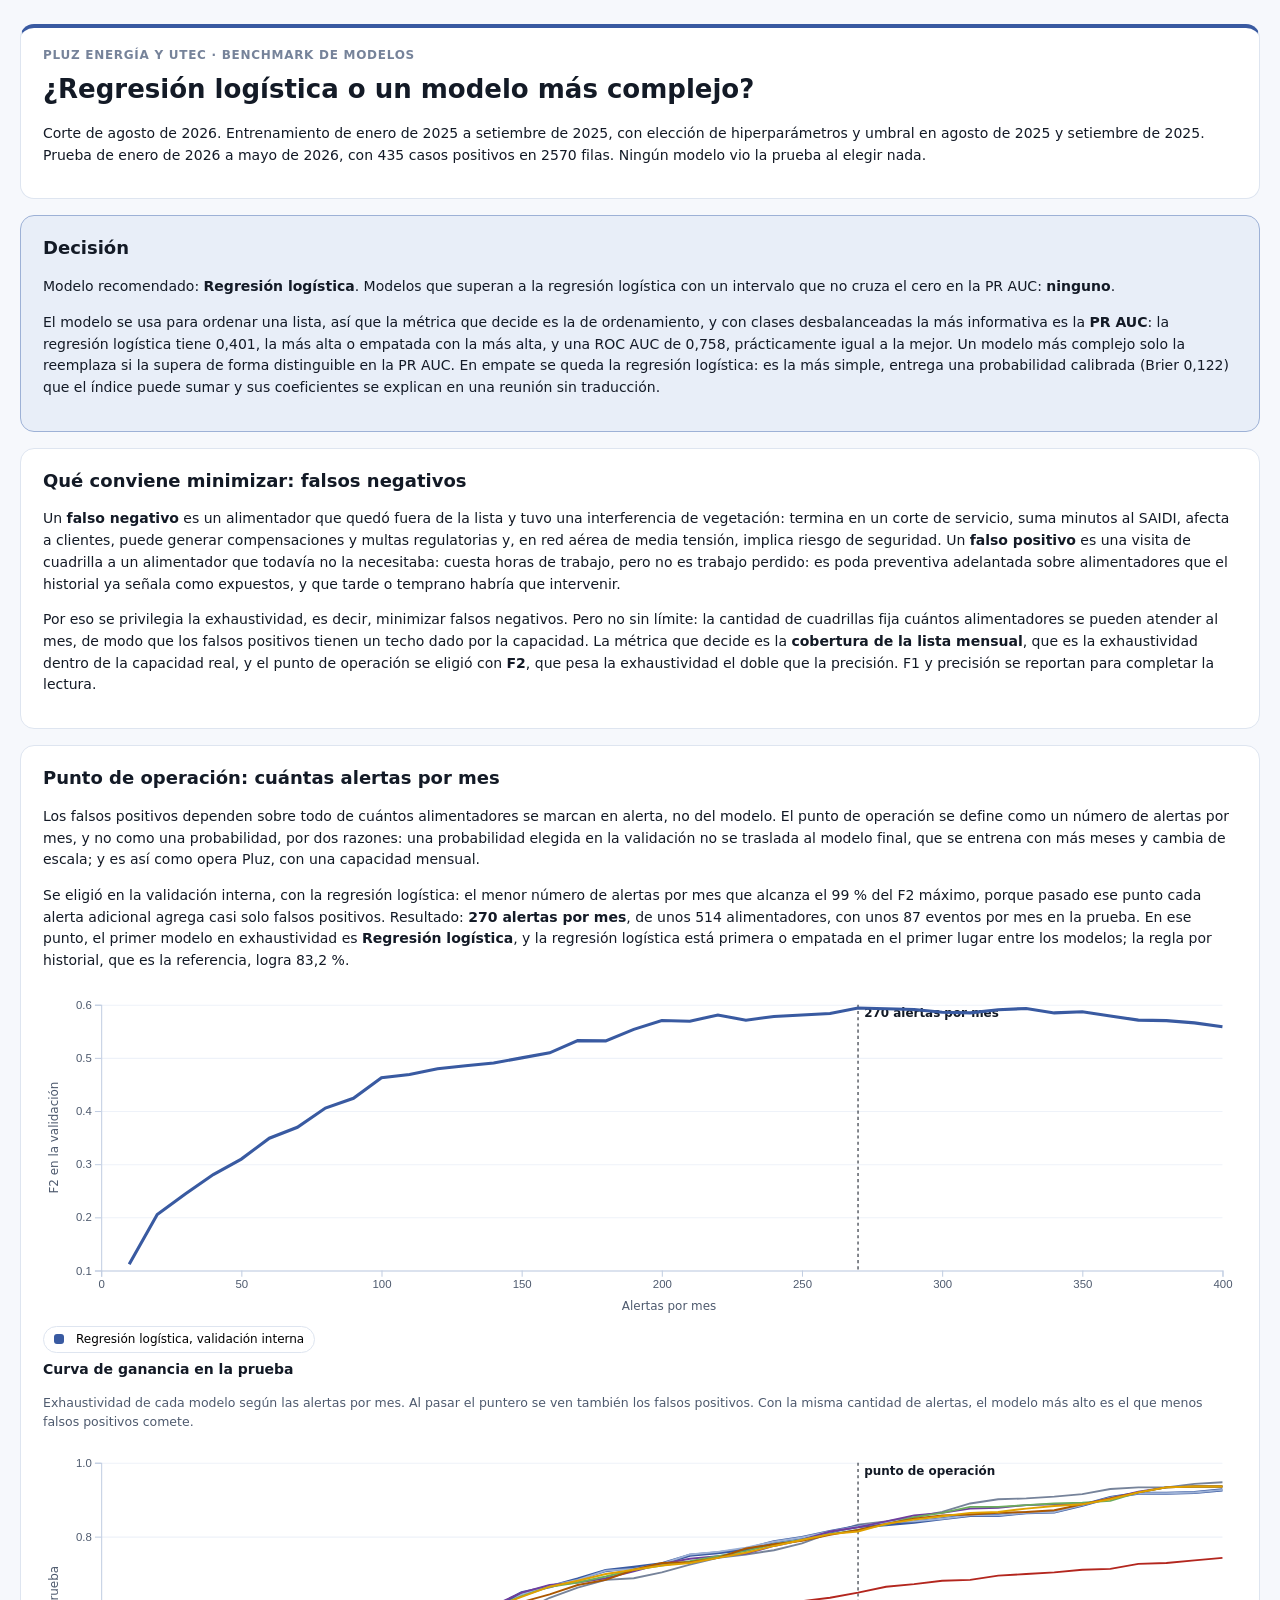
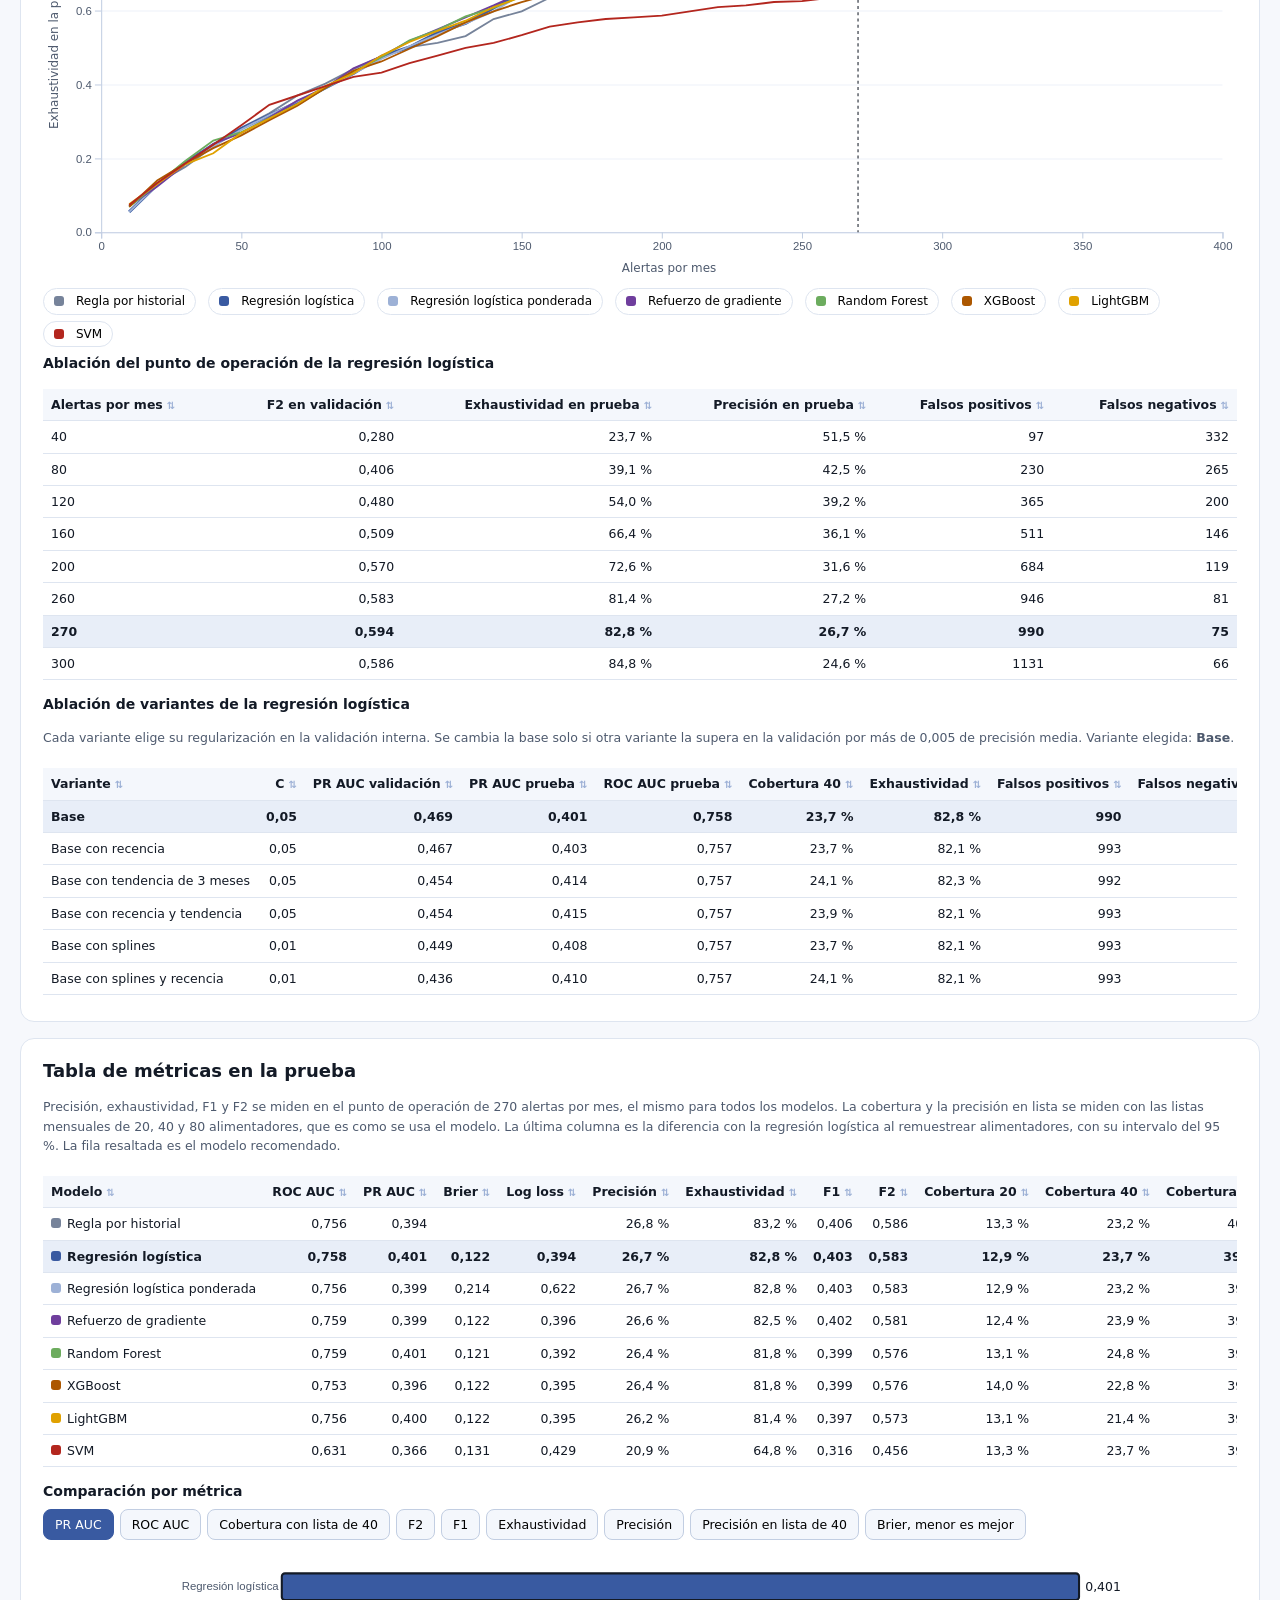
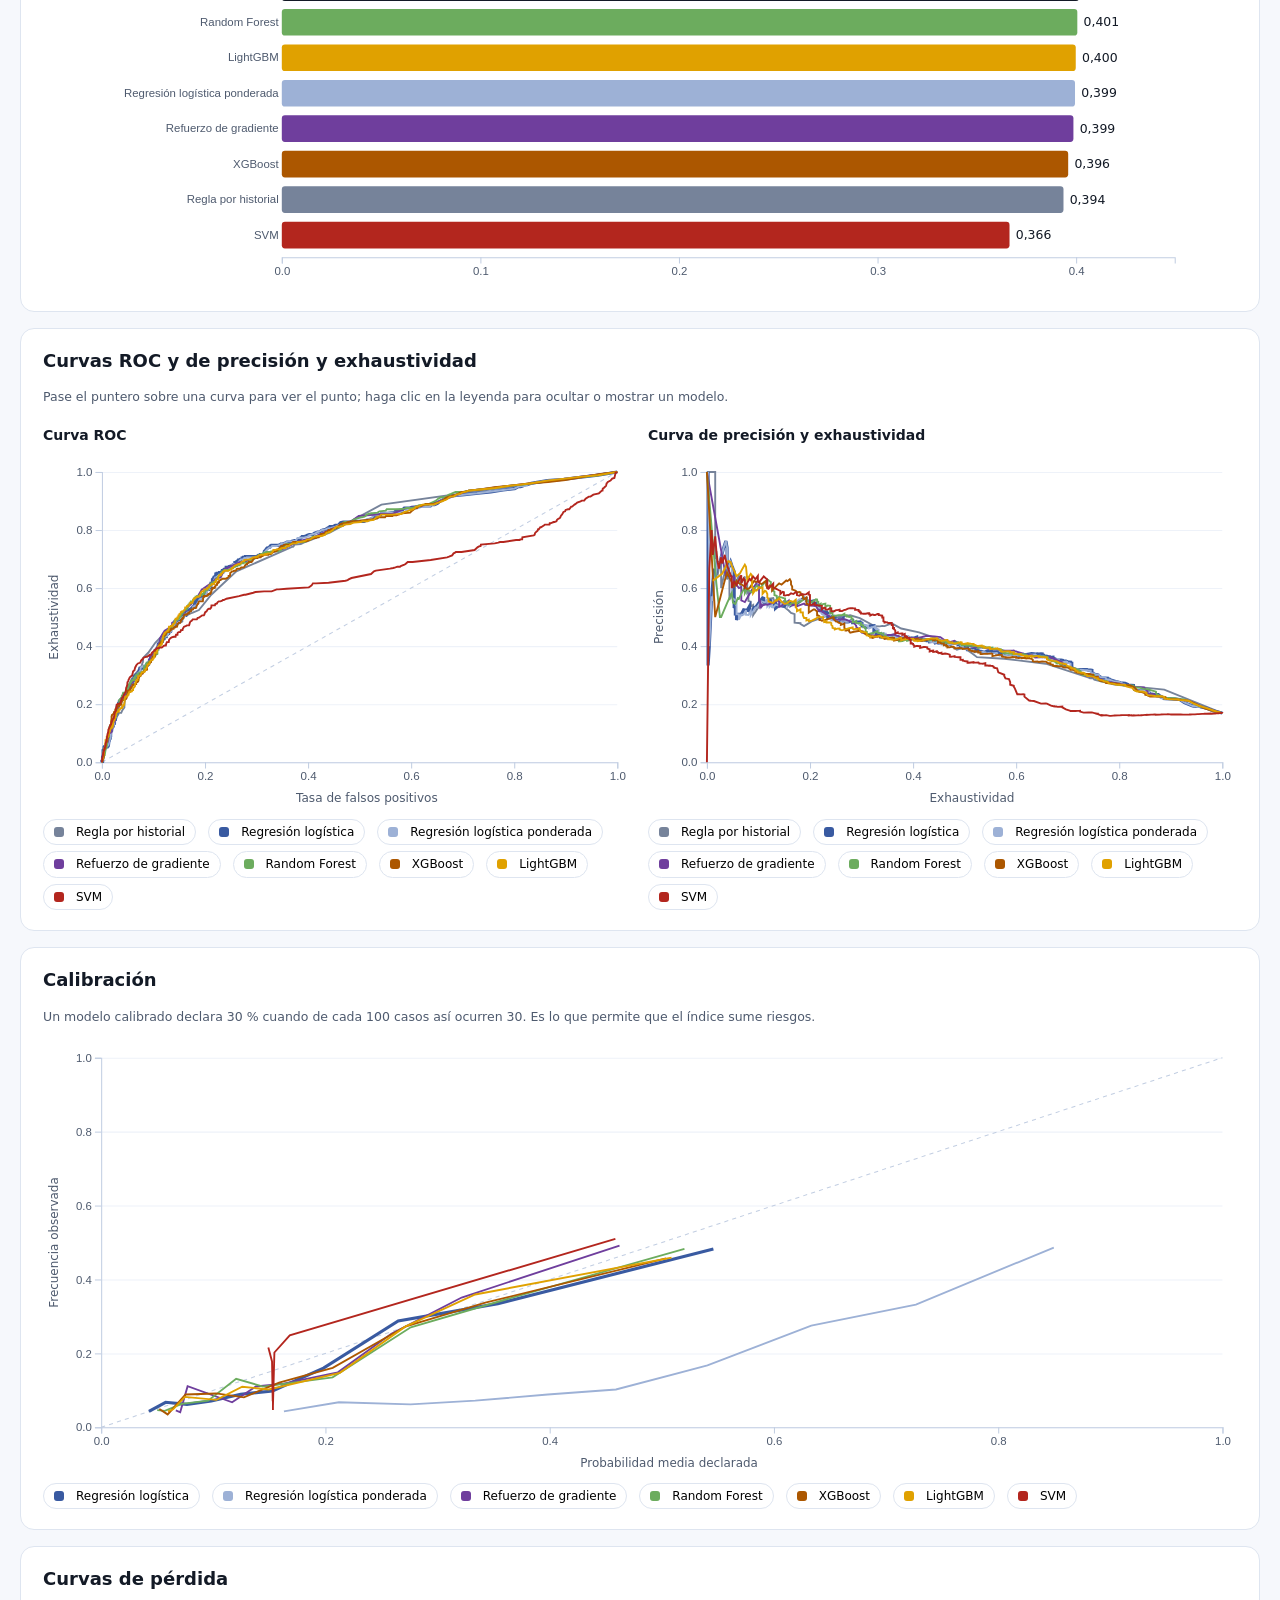
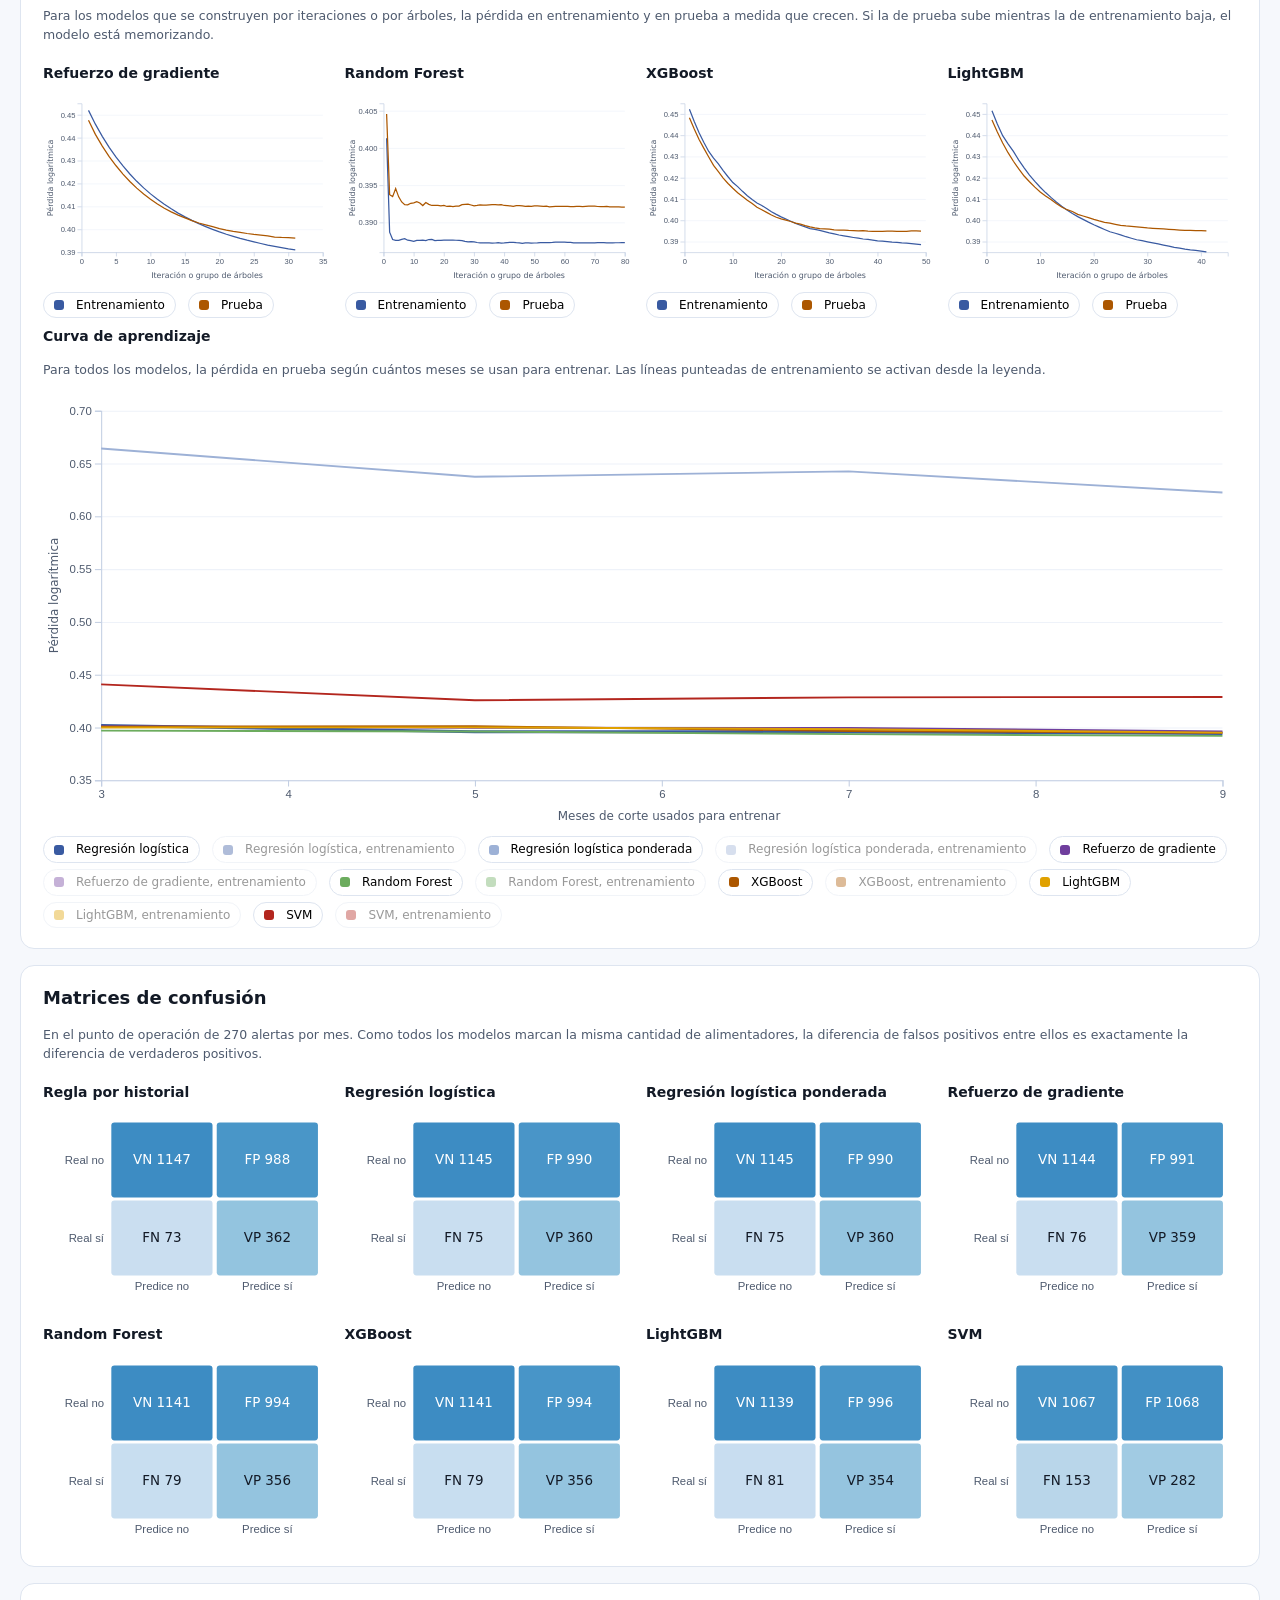
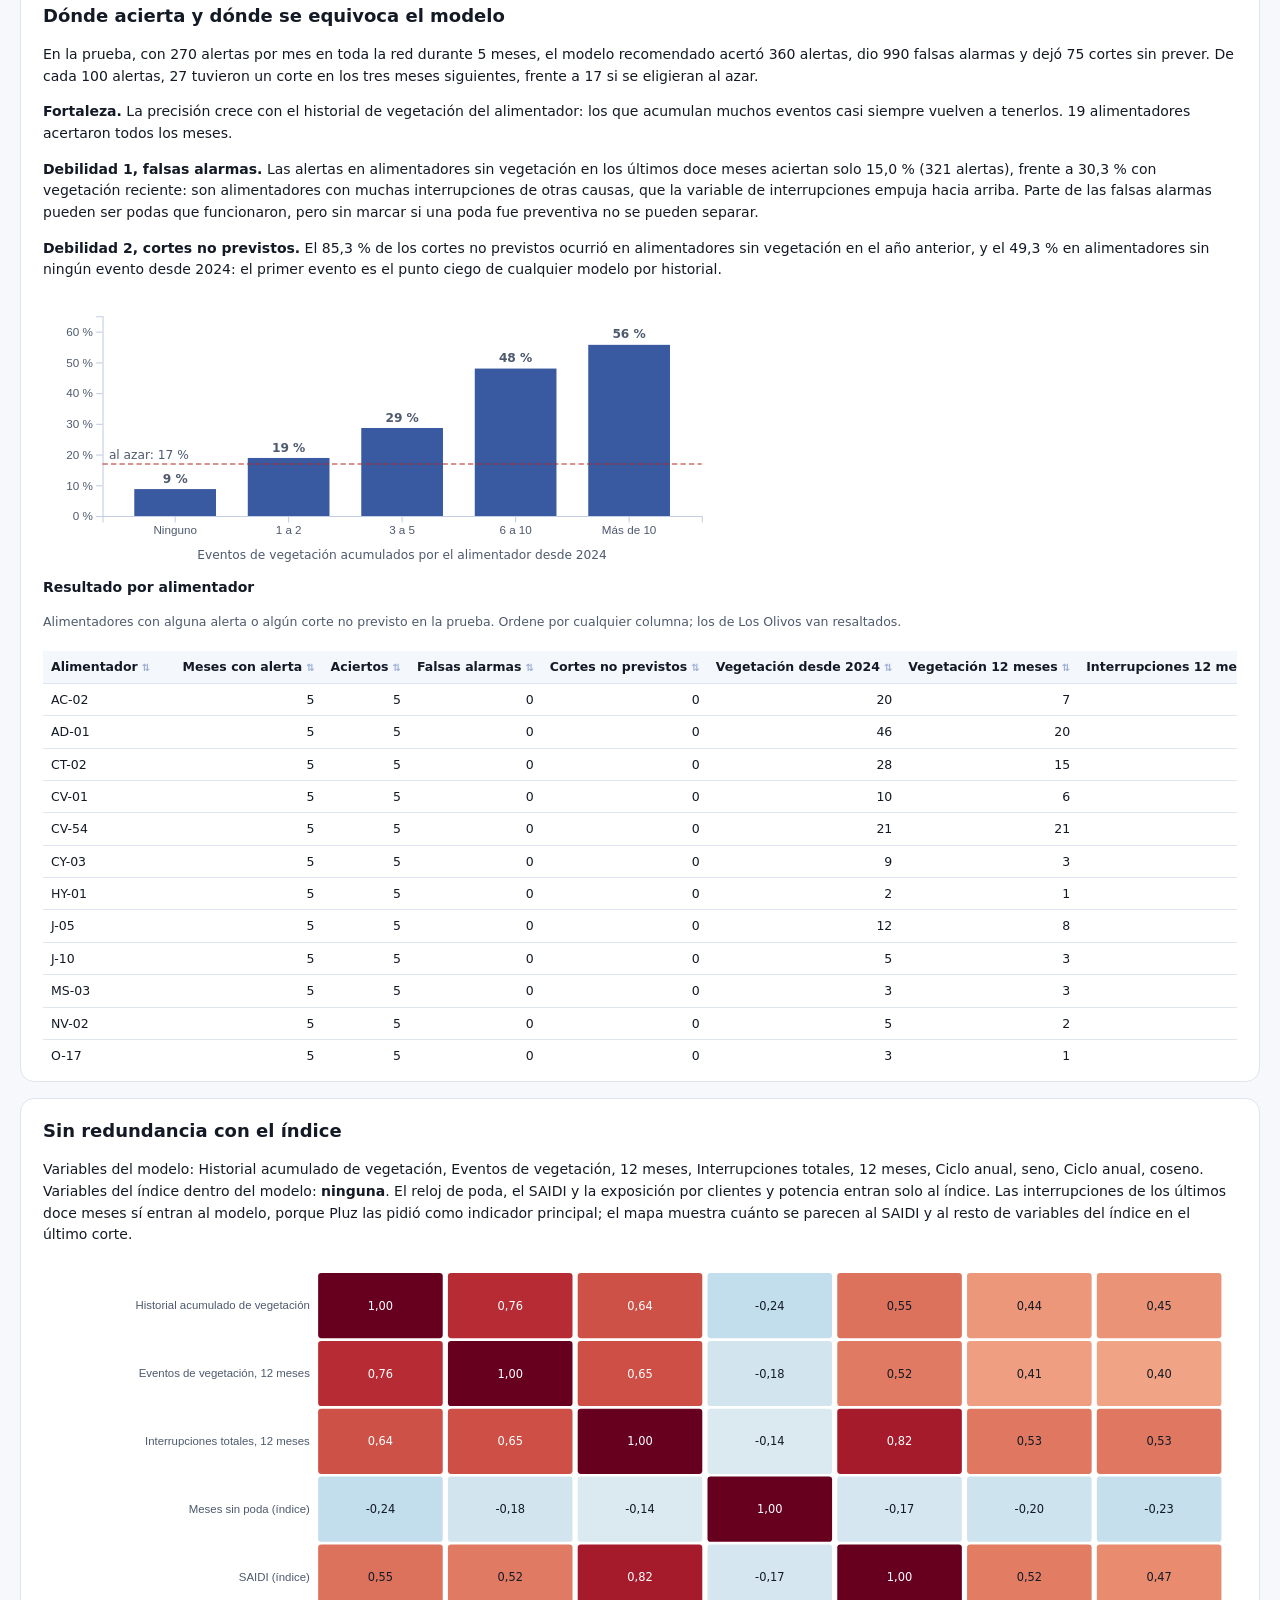
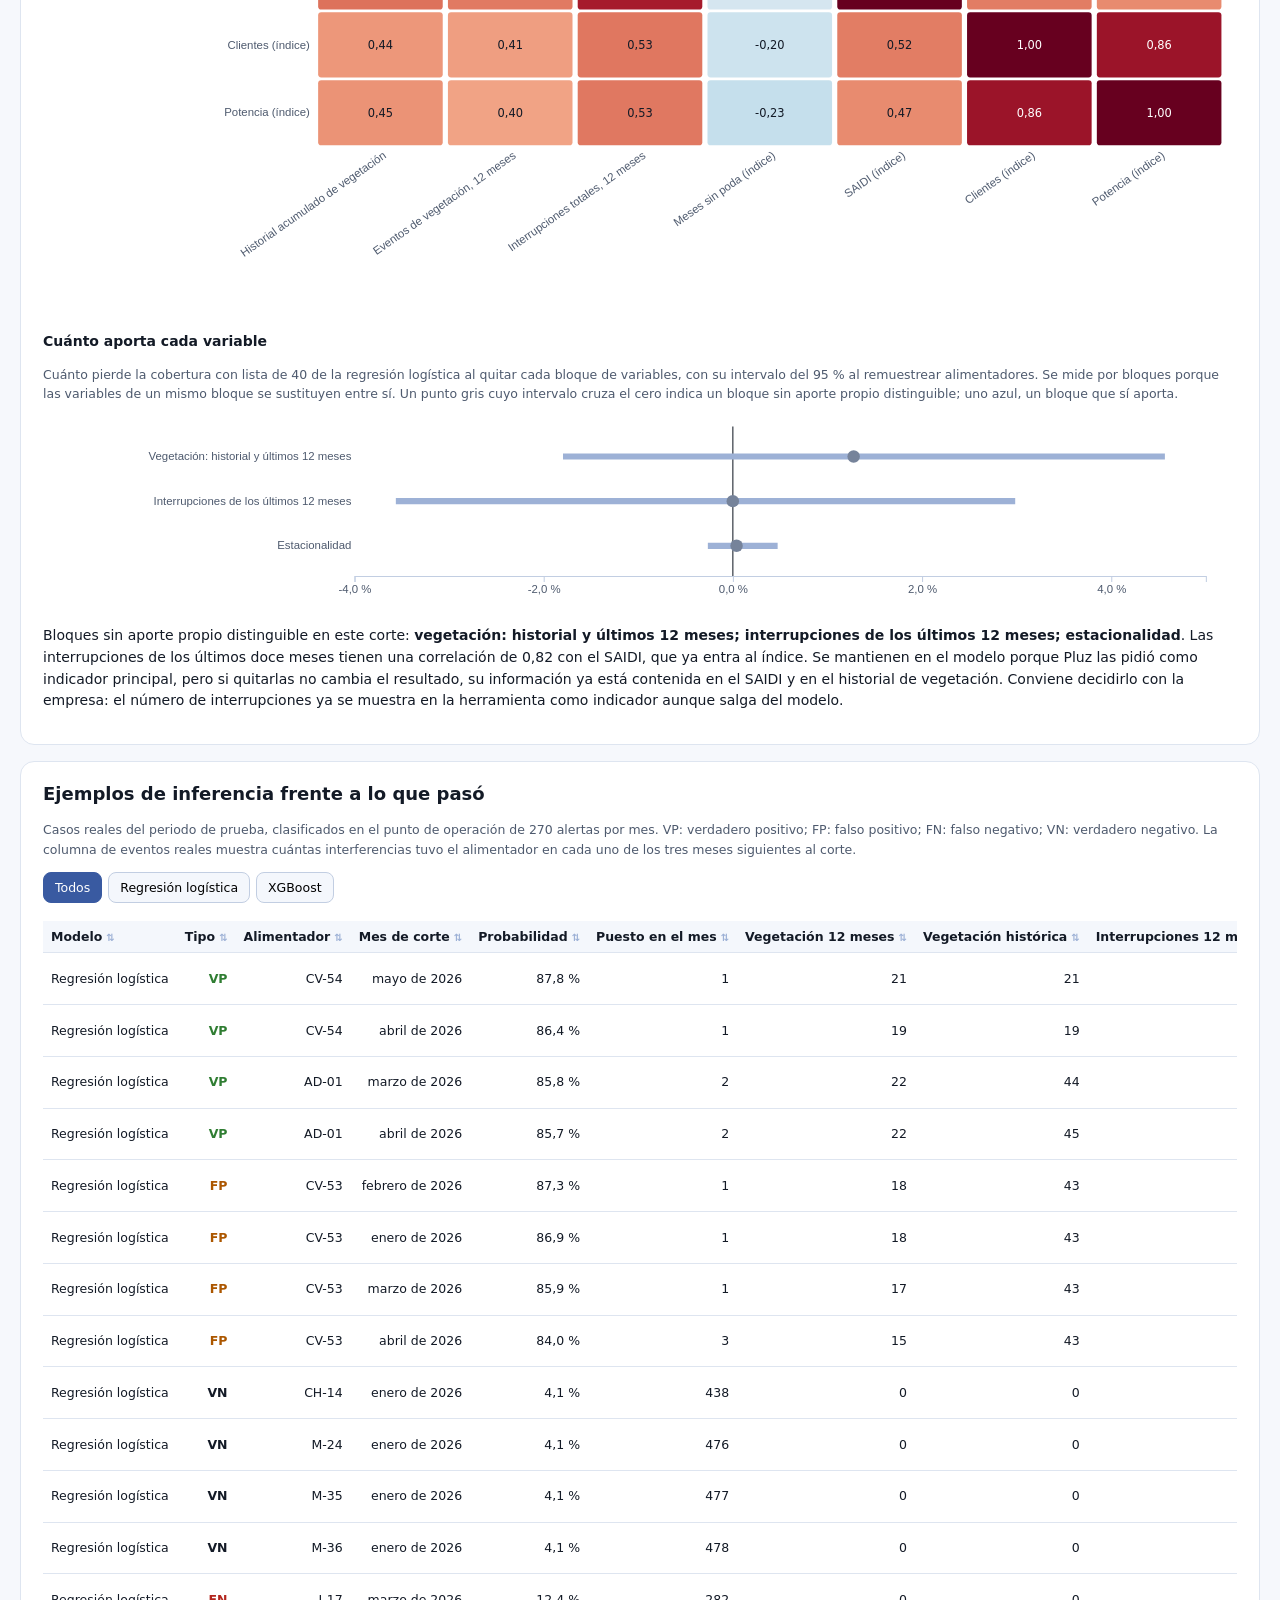
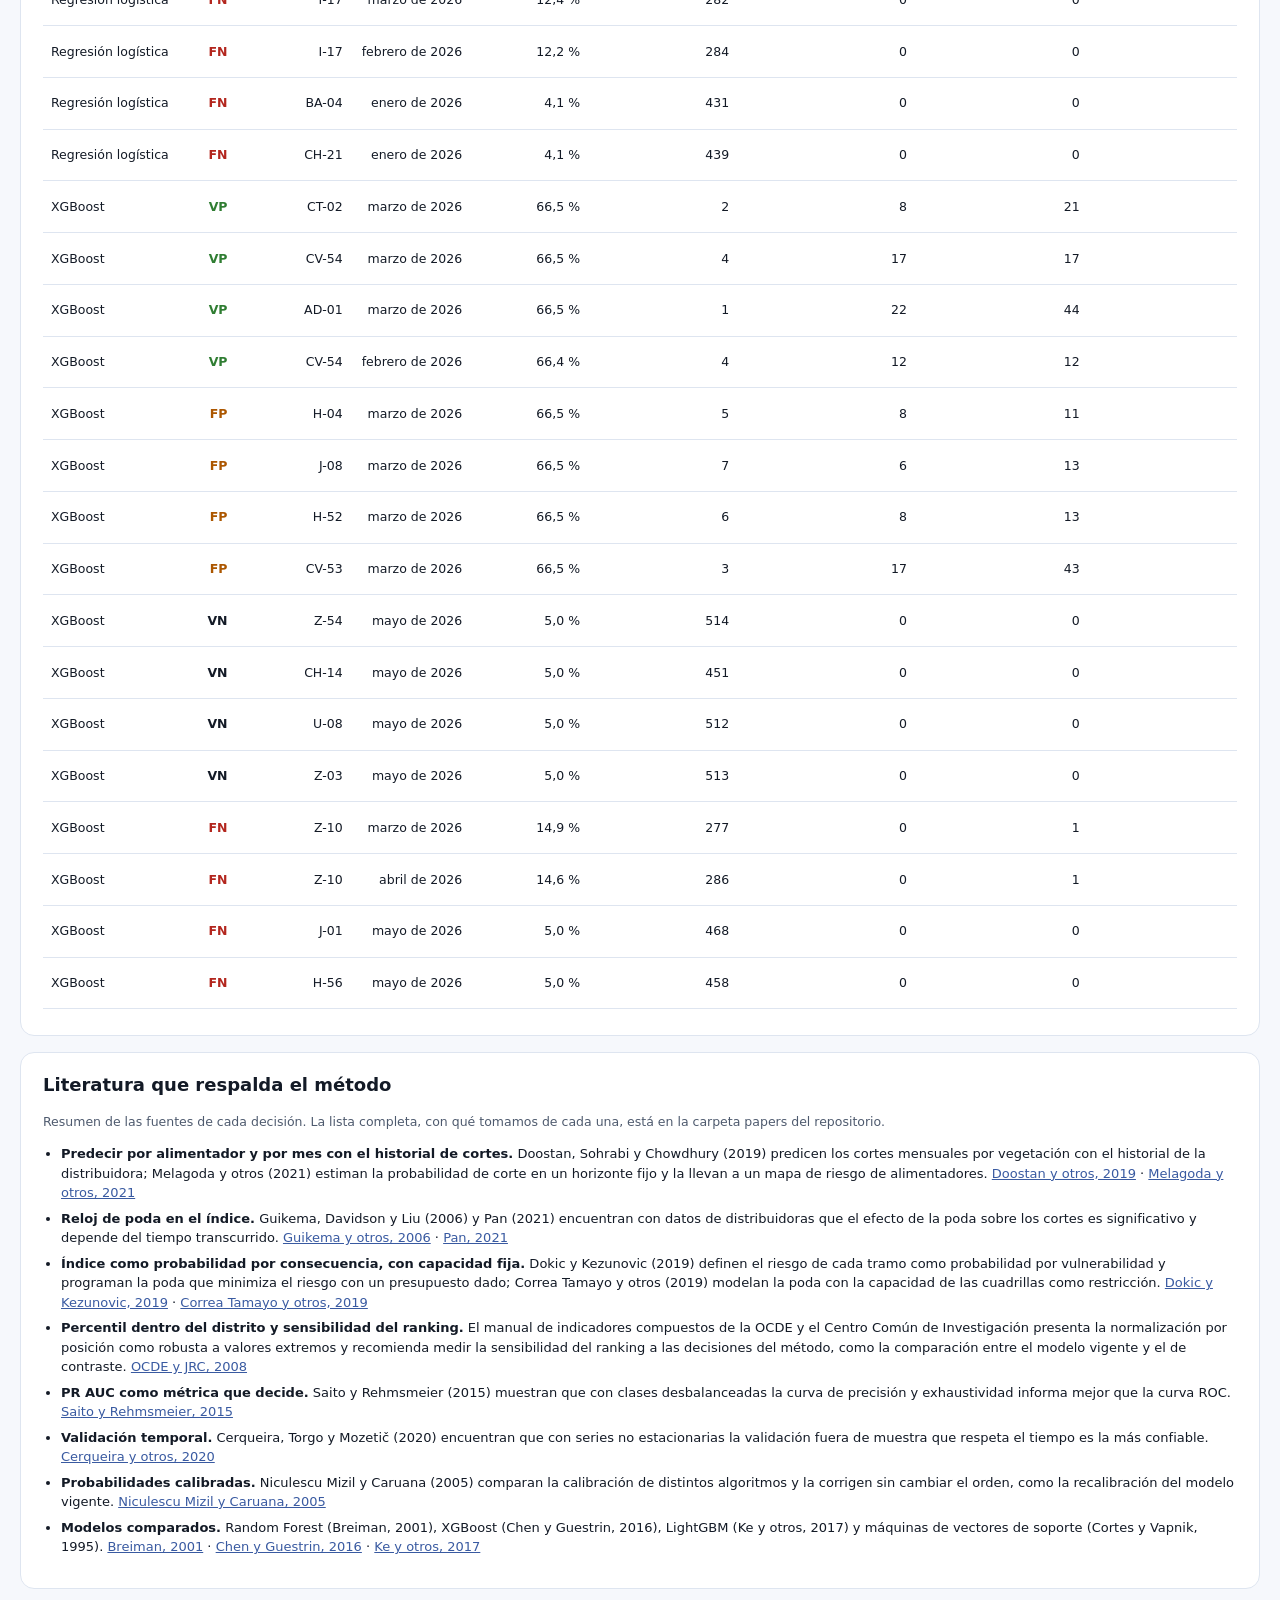
==== commit 74f485a4: "complete feedback of meeting 3 with stakeholders" ====
--- a/benchmark/index.html
+++ b/benchmark/index.html
@@ -25,6 +25,7 @@
 .selector button.activo{background:#395aa1;color:#fff;border-color:#395aa1}
 .ayuda{position:fixed;pointer-events:none;background:#fff;border:1px solid #c2cee2;border-radius:8px;padding:7px 10px;font-size:12px;box-shadow:0 6px 18px rgba(19,26,38,.14);display:none;z-index:10}
 .nota{color:#4e5a6e;font-size:12.5px}
+tr.piloto td{background:#fff8e1}.literatura{padding-left:18px;font-size:13px;line-height:1.5}.literatura li{margin-bottom:6px}.literatura a{color:#395aa1}#g-errores .grafico{max-width:680px}.tabla-alta{max-height:420px;overflow-y:auto}
 th.ordenable{cursor:pointer;user-select:none}th.ordenable:hover{background:#e8eef8}
 th .flecha{color:#9db1d6;margin-left:4px;font-size:10px}th.asc .flecha,th.desc .flecha{color:#395aa1}
 </style></head><body><main>
@@ -73,6 +74,16 @@
 
 <section><h2>Matrices de confusión</h2><p class="nota">En el punto de operación de 270 alertas por mes. Como todos los modelos marcan la misma cantidad de alimentadores, la diferencia de falsos positivos entre ellos es exactamente la diferencia de verdaderos positivos.</p><div class="rejilla" id="g-matrices"></div></section>
 
+<section><h2>Dónde acierta y dónde se equivoca el modelo</h2>
+<p>En la prueba, con 270 alertas por mes en toda la red durante 5 meses, el modelo recomendado acertó 360 alertas, dio 990 falsas alarmas y dejó 75 cortes sin prever. De cada 100 alertas, 27 tuvieron un corte en los tres meses siguientes, frente a 17 si se eligieran al azar.</p>
+<p><b>Fortaleza.</b> La precisión crece con el historial de vegetación del alimentador: los que acumulan muchos eventos casi siempre vuelven a tenerlos. 19 alimentadores acertaron todos los meses.</p>
+<p><b>Debilidad 1, falsas alarmas.</b> Las alertas en alimentadores sin vegetación en los últimos doce meses aciertan solo 15,0 % (321 alertas), frente a 30,3 % con vegetación reciente: son alimentadores con muchas interrupciones de otras causas, que la variable de interrupciones empuja hacia arriba. Parte de las falsas alarmas pueden ser podas que funcionaron, pero sin marcar si una poda fue preventiva no se pueden separar.</p>
+<p><b>Debilidad 2, cortes no previstos.</b> El 85,3 % de los cortes no previstos ocurrió en alimentadores sin vegetación en el año anterior, y el 49,3 % en alimentadores sin ningún evento desde 2024: el primer evento es el punto ciego de cualquier modelo por historial.</p>
+<div id="g-errores"></div>
+<h3>Resultado por alimentador</h3>
+<p class="nota">Alimentadores con alguna alerta o algún corte no previsto en la prueba. Ordene por cualquier columna; los de Los Olivos van resaltados.</p>
+<div class="tabla tabla-alta"><table id='errores'><thead><tr><th>Alimentador</th><th>Meses con alerta</th><th>Aciertos</th><th>Falsas alarmas</th><th>Cortes no previstos</th><th>Vegetación desde 2024</th><th>Vegetación 12 meses</th><th>Interrupciones 12 meses</th></tr></thead><tbody><tr><td>AC-02</td><td>5</td><td>5</td><td>0</td><td>0</td><td>20</td><td>7</td><td>15</td></tr><tr><td>AD-01</td><td>5</td><td>5</td><td>0</td><td>0</td><td>46</td><td>20</td><td>46</td></tr><tr><td>CT-02</td><td>5</td><td>5</td><td>0</td><td>0</td><td>28</td><td>15</td><td>50</td></tr><tr><td>CV-01</td><td>5</td><td>5</td><td>0</td><td>0</td><td>10</td><td>6</td><td>15</td></tr><tr><td>CV-54</td><td>5</td><td>5</td><td>0</td><td>0</td><td>21</td><td>21</td><td>79</td></tr><tr><td>CY-03</td><td>5</td><td>5</td><td>0</td><td>0</td><td>9</td><td>3</td><td>6</td></tr><tr><td>HY-01</td><td>5</td><td>5</td><td>0</td><td>0</td><td>2</td><td>1</td><td>2</td></tr><tr><td>J-05</td><td>5</td><td>5</td><td>0</td><td>0</td><td>12</td><td>8</td><td>20</td></tr><tr><td>J-10</td><td>5</td><td>5</td><td>0</td><td>0</td><td>5</td><td>3</td><td>7</td></tr><tr><td>MS-03</td><td>5</td><td>5</td><td>0</td><td>0</td><td>3</td><td>3</td><td>6</td></tr><tr><td>NV-02</td><td>5</td><td>5</td><td>0</td><td>0</td><td>5</td><td>2</td><td>9</td></tr><tr><td>O-17</td><td>5</td><td>5</td><td>0</td><td>0</td><td>3</td><td>1</td><td>10</td></tr><tr><td>O-20</td><td>5</td><td>5</td><td>0</td><td>0</td><td>9</td><td>3</td><td>16</td></tr><tr><td>W-02</td><td>5</td><td>5</td><td>0</td><td>0</td><td>2</td><td>1</td><td>11</td></tr><tr><td>W-03</td><td>5</td><td>5</td><td>0</td><td>0</td><td>4</td><td>2</td><td>11</td></tr><tr><td>W-04</td><td>5</td><td>5</td><td>0</td><td>0</td><td>12</td><td>7</td><td>20</td></tr><tr><td>W-08</td><td>5</td><td>5</td><td>0</td><td>0</td><td>5</td><td>3</td><td>17</td></tr><tr><td>W-10</td><td>5</td><td>5</td><td>0</td><td>0</td><td>13</td><td>5</td><td>23</td></tr><tr><td>Z-20</td><td>5</td><td>5</td><td>0</td><td>0</td><td>4</td><td>3</td><td>4</td></tr><tr><td>AC-01</td><td>5</td><td>4</td><td>1</td><td>0</td><td>7</td><td>2</td><td>13</td></tr><tr><td>CG-14</td><td>5</td><td>4</td><td>1</td><td>0</td><td>9</td><td>7</td><td>13</td></tr><tr><td>CN-02</td><td>5</td><td>4</td><td>1</td><td>0</td><td>10</td><td>3</td><td>10</td></tr><tr><td>CT-01</td><td>5</td><td>4</td><td>1</td><td>0</td><td>9</td><td>3</td><td>9</td></tr><tr><td>CV-05</td><td>5</td><td>4</td><td>1</td><td>0</td><td>10</td><td>6</td><td>8</td></tr><tr><td>CV-16</td><td>5</td><td>4</td><td>1</td><td>0</td><td>8</td><td>4</td><td>18</td></tr><tr><td>HL-05</td><td>5</td><td>4</td><td>1</td><td>0</td><td>8</td><td>4</td><td>6</td></tr><tr class=piloto><td>HY-02 (Los Olivos)</td><td>5</td><td>4</td><td>1</td><td>0</td><td>3</td><td>1</td><td>4</td></tr><tr><td>J-03</td><td>5</td><td>4</td><td>1</td><td>0</td><td>6</td><td>4</td><td>17</td></tr><tr><td>J-09</td><td>5</td><td>4</td><td>1</td><td>0</td><td>8</td><td>3</td><td>14</td></tr><tr><td>N-01</td><td>5</td><td>4</td><td>1</td><td>0</td><td>4</td><td>3</td><td>9</td></tr><tr><td>N-06</td><td>5</td><td>4</td><td>1</td><td>0</td><td>3</td><td>2</td><td>10</td></tr><tr><td>NZ-02</td><td>5</td><td>4</td><td>1</td><td>0</td><td>3</td><td>2</td><td>9</td></tr><tr><td>PP-02</td><td>5</td><td>4</td><td>1</td><td>0</td><td>8</td><td>6</td><td>9</td></tr><tr><td>TV-05</td><td>5</td><td>4</td><td>1</td><td>0</td><td>3</td><td>2</td><td>7</td></tr><tr><td>W-09</td><td>5</td><td>4</td><td>1</td><td>0</td><td>11</td><td>4</td><td>14</td></tr><tr><td>CG-08</td><td>4</td><td>3</td><td>1</td><td>0</td><td>1</td><td>1</td><td>6</td></tr><tr><td>AD-02</td><td>5</td><td>3</td><td>2</td><td>0</td><td>4</td><td>2</td><td>9</td></tr><tr><td>CG-03</td><td>5</td><td>3</td><td>2</td><td>0</td><td>2</td><td>1</td><td>4</td></tr><tr><td>CG-09</td><td>5</td><td>3</td><td>2</td><td>0</td><td>6</td><td>5</td><td>6</td></tr><tr class=piloto><td>CH-11 (Los Olivos)</td><td>5</td><td>3</td><td>2</td><td>0</td><td>6</td><td>6</td><td>7</td></tr><tr><td>CS-05</td><td>5</td><td>3</td><td>2</td><td>0</td><td>2</td><td>1</td><td>7</td></tr><tr><td>CV-12</td><td>5</td><td>3</td><td>2</td><td>0</td><td>5</td><td>4</td><td>9</td></tr><tr><td>CV-13</td><td>5</td><td>3</td><td>2</td><td>0</td><td>3</td><td>1</td><td>5</td></tr><tr><td>F-01</td><td>5</td><td>3</td><td>2</td><td>0</td><td>4</td><td>2</td><td>15</td></tr><tr><td>F-11</td><td>5</td><td>3</td><td>2</td><td>0</td><td>5</td><td>2</td><td>8</td></tr><tr><td>F-17</td><td>5</td><td>3</td><td>2</td><td>0</td><td>4</td><td>2</td><td>28</td></tr><tr><td>FA-01</td><td>5</td><td>3</td><td>2</td><td>0</td><td>4</td><td>2</td><td>6</td></tr><tr><td>H-52</td><td>5</td><td>3</td><td>2</td><td>0</td><td>13</td><td>5</td><td>32</td></tr><tr><td>HL-03</td><td>5</td><td>3</td><td>2</td><td>0</td><td>9</td><td>4</td><td>7</td></tr><tr><td>HL-04</td><td>5</td><td>3</td><td>2</td><td>0</td><td>11</td><td>3</td><td>13</td></tr><tr><td>HL-08</td><td>5</td><td>3</td><td>2</td><td>0</td><td>3</td><td>3</td><td>10</td></tr><tr class=piloto><td>I-11 (Los Olivos)</td><td>5</td><td>3</td><td>2</td><td>0</td><td>7</td><td>2</td><td>10</td></tr><tr><td>I-13</td><td>5</td><td>3</td><td>2</td><td>0</td><td>4</td><td>1</td><td>13</td></tr><tr><td>I-15</td><td>5</td><td>3</td><td>2</td><td>0</td><td>3</td><td>1</td><td>14</td></tr><tr><td>I-18</td><td>5</td><td>3</td><td>2</td><td>0</td><td>4</td><td>2</td><td>11</td></tr><tr><td>K-16</td><td>5</td><td>3</td><td>2</td><td>0</td><td>2</td><td>0</td><td>3</td></tr><tr><td>MM-53</td><td>5</td><td>3</td><td>2</td><td>0</td><td>14</td><td>3</td><td>14</td></tr><tr><td>N-04</td><td>5</td><td>3</td><td>2</td><td>0</td><td>4</td><td>2</td><td>16</td></tr><tr class=piloto><td>NJ-14 (Los Olivos)</td><td>5</td><td>3</td><td>2</td><td>0</td><td>6</td><td>3</td><td>6</td></tr><tr><td>O-10</td><td>5</td><td>3</td><td>2</td><td>0</td><td>4</td><td>2</td><td>7</td></tr><tr><td>P-14</td><td>5</td><td>3</td><td>2</td><td>0</td><td>1</td><td>1</td><td>8</td></tr><tr><td>P-24</td><td>5</td><td>3</td><td>2</td><td>0</td><td>1</td><td>1</td><td>8</td></tr><tr><td>PP-03</td><td>5</td><td>3</td><td>2</td><td>0</td><td>3</td><td>3</td><td>5</td></tr><tr><td>PP-06</td><td>5</td><td>3</td><td>2</td><td>0</td><td>3</td><td>2</td><td>4</td></tr><tr><td>PP-08</td><td>5</td><td>3</td><td>2</td><td>0</td><td>3</td><td>2</td><td>12</td></tr><tr><td>PP-18</td><td>5</td><td>3</td><td>2</td><td>0</td><td>9</td><td>6</td><td>17</td></tr><tr><td>PP-19</td><td>5</td><td>3</td><td>2</td><td>0</td><td>1</td><td>0</td><td>8</td></tr><tr><td>RP-01</td><td>5</td><td>3</td><td>2</td><td>0</td><td>29</td><td>6</td><td>29</td></tr><tr class=piloto><td>TV-13 (Los Olivos)</td><td>5</td><td>3</td><td>2</td><td>0</td><td>2</td><td>2</td><td>6</td></tr><tr><td>TV-17</td><td>5</td><td>3</td><td>2</td><td>0</td><td>6</td><td>3</td><td>5</td></tr><tr><td>V-02</td><td>5</td><td>3</td><td>2</td><td>0</td><td>2</td><td>1</td><td>21</td></tr><tr><td>V-08</td><td>5</td><td>3</td><td>2</td><td>0</td><td>2</td><td>1</td><td>21</td></tr><tr><td>V-09</td><td>5</td><td>3</td><td>2</td><td>0</td><td>2</td><td>2</td><td>7</td></tr><tr><td>V-11</td><td>5</td><td>3</td><td>2</td><td>0</td><td>7</td><td>5</td><td>23</td></tr><tr><td>W-06</td><td>5</td><td>3</td><td>2</td><td>0</td><td>15</td><td>6</td><td>23</td></tr><tr><td>CS-09</td><td>4</td><td>2</td><td>2</td><td>1</td><td>2</td><td>1</td><td>3</td></tr><tr><td>MA-18</td><td>4</td><td>2</td><td>2</td><td>1</td><td>2</td><td>2</td><td>2</td></tr><tr><td>SU-54</td><td>4</td><td>2</td><td>2</td><td>1</td><td>2</td><td>2</td><td>5</td></tr><tr><td>AR-05</td><td>5</td><td>2</td><td>3</td><td>0</td><td>4</td><td>1</td><td>7</td></tr><tr><td>CG-01</td><td>5</td><td>2</td><td>3</td><td>0</td><td>5</td><td>4</td><td>20</td></tr><tr><td>CG-12</td><td>5</td><td>2</td><td>3</td><td>0</td><td>2</td><td>2</td><td>9</td></tr><tr><td>CG-13</td><td>5</td><td>2</td><td>3</td><td>0</td><td>2</td><td>1</td><td>3</td></tr><tr><td>CV-03</td><td>5</td><td>2</td><td>3</td><td>0</td><td>3</td><td>2</td><td>8</td></tr><tr><td>CV-08</td><td>5</td><td>2</td><td>3</td><td>0</td><td>7</td><td>2</td><td>7</td></tr><tr><td>FA-07</td><td>5</td><td>2</td><td>3</td><td>0</td><td>2</td><td>2</td><td>10</td></tr><tr class=piloto><td>I-09 (Los Olivos)</td><td>5</td><td>2</td><td>3</td><td>0</td><td>3</td><td>3</td><td>10</td></tr><tr><td>I-20</td><td>5</td><td>2</td><td>3</td><td>0</td><td>21</td><td>9</td><td>18</td></tr><tr><td>J-08</td><td>5</td><td>2</td><td>3</td><td>0</td><td>13</td><td>4</td><td>22</td></tr><tr><td>K-15</td><td>5</td><td>2</td><td>3</td><td>0</td><td>1</td><td>1</td><td>4</td></tr><tr><td>M-34</td><td>5</td><td>2</td><td>3</td><td>0</td><td>1</td><td>1</td><td>7</td></tr><tr><td>MA-12</td><td>5</td><td>2</td><td>3</td><td>0</td><td>2</td><td>1</td><td>2</td></tr><tr><td>MM-51</td><td>5</td><td>2</td><td>3</td><td>0</td><td>5</td><td>1</td><td>8</td></tr><tr><td>MM-52</td><td>5</td><td>2</td><td>3</td><td>0</td><td>9</td><td>2</td><td>7</td></tr><tr><td>MM-54</td><td>5</td><td>2</td><td>3</td><td>0</td><td>3</td><td>2</td><td>4</td></tr><tr><td>N-03</td><td>5</td><td>2</td><td>3</td><td>0</td><td>6</td><td>2</td><td>11</td></tr><tr><td>NJ-04</td><td>5</td><td>2</td><td>3</td><td>0</td><td>7</td><td>1</td><td>9</td></tr><tr class=piloto><td>NJ-11 (Los Olivos)</td><td>5</td><td>2</td><td>3</td><td>0</td><td>3</td><td>2</td><td>3</td></tr><tr><td>O-16</td><td>5</td><td>2</td><td>3</td><td>0</td><td>1</td><td>1</td><td>13</td></tr><tr><td>PP-17</td><td>5</td><td>2</td><td>3</td><td>0</td><td>3</td><td>2</td><td>4</td></tr><tr><td>Q-17</td><td>5</td><td>2</td><td>3</td><td>0</td><td>5</td><td>1</td><td>2</td></tr><tr><td>SU-53</td><td>5</td><td>2</td><td>3</td><td>0</td><td>3</td><td>2</td><td>7</td></tr><tr><td>TV-03</td><td>5</td><td>2</td><td>3</td><td>0</td><td>5</td><td>2</td><td>4</td></tr><tr><td>V-10</td><td>5</td><td>2</td><td>3</td><td>0</td><td>3</td><td>3</td><td>9</td></tr><tr><td>W-07</td><td>5</td><td>2</td><td>3</td><td>0</td><td>11</td><td>6</td><td>24</td></tr><tr><td>P-07</td><td>2</td><td>1</td><td>1</td><td>2</td><td>2</td><td>1</td><td>1</td></tr><tr><td>Z-10</td><td>2</td><td>1</td><td>1</td><td>2</td><td>2</td><td>1</td><td>3</td></tr><tr><td>M-32</td><td>3</td><td>1</td><td>2</td><td>2</td><td>2</td><td>2</td><td>2</td></tr><tr><td>MA-22</td><td>3</td><td>1</td><td>2</td><td>1</td><td>1</td><td>0</td><td>3</td></tr><tr><td>CV-02</td><td>4</td><td>1</td><td>3</td><td>1</td><td>4</td><td>1</td><td>1</td></tr><tr><td>Q-14</td><td>4</td><td>1</td><td>3</td><td>1</td><td>1</td><td>1</td><td>3</td></tr><tr><td>AU-02</td><td>5</td><td>1</td><td>4</td><td>0</td><td>7</td><td>0</td><td>6</td></tr><tr><td>BA-02</td><td>5</td><td>1</td><td>4</td><td>0</td><td>5</td><td>1</td><td>3</td></tr><tr><td>CG-16</td><td>5</td><td>1</td><td>4</td><td>0</td><td>2</td><td>2</td><td>5</td></tr><tr><td>CS-11</td><td>5</td><td>1</td><td>4</td><td>0</td><td>7</td><td>5</td><td>8</td></tr><tr><td>CV-04</td><td>5</td><td>1</td><td>4</td><td>0</td><td>1</td><td>1</td><td>13</td></tr><tr><td>CV-06</td><td>5</td><td>1</td><td>4</td><td>0</td><td>2</td><td>1</td><td>8</td></tr><tr><td>I-07</td><td>5</td><td>1</td><td>4</td><td>0</td><td>3</td><td>2</td><td>7</td></tr><tr><td>J-07</td><td>5</td><td>1</td><td>4</td><td>0</td><td>4</td><td>2</td><td>6</td></tr><tr><td>K-06</td><td>5</td><td>1</td><td>4</td><td>0</td><td>4</td><td>2</td><td>6</td></tr><tr><td>M-33</td><td>5</td><td>1</td><td>4</td><td>0</td><td>1</td><td>1</td><td>3</td></tr><tr><td>MI-02</td><td>5</td><td>1</td><td>4</td><td>0</td><td>7</td><td>4</td><td>7</td></tr><tr><td>NZ-04</td><td>5</td><td>1</td><td>4</td><td>0</td><td>3</td><td>2</td><td>9</td></tr><tr><td>P-23</td><td>5</td><td>1</td><td>4</td><td>0</td><td>3</td><td>3</td><td>7</td></tr><tr><td>PP-01</td><td>5</td><td>1</td><td>4</td><td>0</td><td>6</td><td>3</td><td>9</td></tr><tr><td>SU-01</td><td>5</td><td>1</td><td>4</td><td>0</td><td>3</td><td>0</td><td>7</td></tr><tr><td>SU-10</td><td>5</td><td>1</td><td>4</td><td>0</td><td>5</td><td>1</td><td>13</td></tr><tr><td>TV-08</td><td>5</td><td>1</td><td>4</td><td>0</td><td>8</td><td>4</td><td>7</td></tr><tr><td>BA-04</td><td>0</td><td>0</td><td>0</td><td>2</td><td>1</td><td>1</td><td>1</td></tr><tr><td>CS-06</td><td>0</td><td>0</td><td>0</td><td>3</td><td>1</td><td>0</td><td>1</td></tr><tr><td>F-52</td><td>0</td><td>0</td><td>0</td><td>3</td><td>1</td><td>1</td><td>1</td></tr><tr><td>H-56</td><td>0</td><td>0</td><td>0</td><td>2</td><td>0</td><td>0</td><td>0</td></tr><tr><td>I-02</td><td>0</td><td>0</td><td>0</td><td>3</td><td>1</td><td>1</td><td>1</td></tr><tr><td>J-01</td><td>0</td><td>0</td><td>0</td><td>2</td><td>0</td><td>0</td><td>0</td></tr><tr><td>JG-08</td><td>0</td><td>0</td><td>0</td><td>2</td><td>0</td><td>0</td><td>1</td></tr><tr><td>K-14</td><td>0</td><td>0</td><td>0</td><td>2</td><td>1</td><td>1</td><td>1</td></tr><tr><td>K-52</td><td>0</td><td>0</td><td>0</td><td>2</td><td>0</td><td>0</td><td>0</td></tr><tr class=piloto><td>NJ-16 (Los Olivos)</td><td>0</td><td>0</td><td>0</td><td>2</td><td>1</td><td>0</td><td>1</td></tr><tr><td>P-06</td><td>0</td><td>0</td><td>0</td><td>3</td><td>2</td><td>0</td><td>0</td></tr><tr><td>PA-05</td><td>0</td><td>0</td><td>0</td><td>3</td><td>0</td><td>0</td><td>1</td></tr><tr><td>PA-07</td><td>0</td><td>0</td><td>0</td><td>1</td><td>2</td><td>1</td><td>1</td></tr><tr><td>PA-11</td><td>0</td><td>0</td><td>0</td><td>1</td><td>1</td><td>1</td><td>2</td></tr><tr><td>AR-03</td><td>1</td><td>0</td><td>1</td><td>3</td><td>2</td><td>1</td><td>2</td></tr><tr><td>CH-21</td><td>1</td><td>0</td><td>1</td><td>4</td><td>2</td><td>2</td><td>2</td></tr><tr><td>CY-07</td><td>1</td><td>0</td><td>1</td><td>0</td><td>0</td><td>0</td><td>0</td></tr><tr><td>CY-52</td><td>1</td><td>0</td><td>1</td><td>0</td><td>2</td><td>0</td><td>0</td></tr><tr><td>F-14</td><td>1</td><td>0</td><td>1</td><td>0</td><td>1</td><td>0</td><td>2</td></tr><tr><td>H-54</td><td>1</td><td>0</td><td>1</td><td>0</td><td>2</td><td>0</td><td>2</td></tr><tr><td>MA-11</td><td>1</td><td>0</td><td>1</td><td>3</td><td>3</td><td>2</td><td>2</td></tr><tr><td>MI-03</td><td>1</td><td>0</td><td>1</td><td>3</td><td>1</td><td>1</td><td>3</td></tr><tr><td>P-13</td><td>1</td><td>0</td><td>1</td><td>0</td><td>0</td><td>0</td><td>4</td></tr><tr><td>P-21</td><td>1</td><td>0</td><td>1</td><td>0</td><td>2</td><td>0</td><td>4</td></tr><tr><td>Q-06</td><td>1</td><td>0</td><td>1</td><td>0</td><td>0</td><td>0</td><td>2</td></tr><tr><td>SU-52</td><td>1</td><td>0</td><td>1</td><td>0</td><td>4</td><td>0</td><td>1</td></tr><tr><td>T-05</td><td>1</td><td>0</td><td>1</td><td>3</td><td>1</td><td>1</td><td>2</td></tr><tr><td>U-02</td><td>1</td><td>0</td><td>1</td><td>0</td><td>1</td><td>1</td><td>2</td></tr><tr><td>Z-04</td><td>1</td><td>0</td><td>1</td><td>0</td><td>1</td><td>0</td><td>1</td></tr><tr><td>Z-19</td><td>1</td><td>0</td><td>1</td><td>0</td><td>0</td><td>0</td><td>4</td></tr><tr><td>CH-20</td><td>2</td><td>0</td><td>2</td><td>0</td><td>2</td><td>0</td><td>2</td></tr><tr><td>CV-14</td><td>2</td><td>0</td><td>2</td><td>0</td><td>0</td><td>0</td><td>4</td></tr><tr><td>F-13</td><td>2</td><td>0</td><td>2</td><td>0</td><td>0</td><td>0</td><td>5</td></tr><tr><td>F-16</td><td>2</td><td>0</td><td>2</td><td>0</td><td>1</td><td>1</td><td>2</td></tr><tr><td>I-17</td><td>2</td><td>0</td><td>2</td><td>3</td><td>1</td><td>1</td><td>2</td></tr><tr><td>K-09</td><td>2</td><td>0</td><td>2</td><td>0</td><td>0</td><td>0</td><td>3</td></tr><tr><td>MA-20</td><td>2</td><td>0</td><td>2</td><td>0</td><td>0</td><td>0</td><td>4</td></tr><tr><td>MI-05</td><td>2</td><td>0</td><td>2</td><td>3</td><td>2</td><td>1</td><td>3</td></tr><tr class=piloto><td>NJ-08 (Los Olivos)</td><td>2</td><td>0</td><td>2</td><td>1</td><td>2</td><td>1</td><td>1</td></tr><tr><td>P-19</td><td>2</td><td>0</td><td>2</td><td>0</td><td>0</td><td>0</td><td>3</td></tr><tr><td>PP-04</td><td>2</td><td>0</td><td>2</td><td>0</td><td>0</td><td>0</td><td>4</td></tr><tr><td>Q-02</td><td>2</td><td>0</td><td>2</td><td>0</td><td>1</td><td>1</td><td>1</td></tr><tr><td>T-21</td><td>2</td><td>0</td><td>2</td><td>0</td><td>2</td><td>0</td><td>2</td></tr><tr><td>U-03</td><td>2</td><td>0</td><td>2</td><td>2</td><td>3</td><td>1</td><td>2</td></tr><tr class=piloto><td>CH-23 (Los Olivos)</td><td>3</td><td>0</td><td>3</td><td>0</td><td>3</td><td>1</td><td>1</td></tr><tr><td>HL-02</td><td>3</td><td>0</td><td>3</td><td>2</td><td>1</td><td>1</td><td>4</td></tr><tr class=piloto><td>I-03 (Los Olivos)</td><td>3</td><td>0</td><td>3</td><td>2</td><td>2</td><td>1</td><td>2</td></tr><tr><td>ID-07</td><td>3</td><td>0</td><td>3</td><td>0</td><td>0</td><td>0</td><td>3</td></tr><tr><td>ID-17</td><td>3</td><td>0</td><td>3</td><td>0</td><td>0</td><td>0</td><td>3</td></tr><tr><td>K-23</td><td>3</td><td>0</td><td>3</td><td>0</td><td>1</td><td>0</td><td>2</td></tr><tr><td>M-03</td><td>3</td><td>0</td><td>3</td><td>0</td><td>1</td><td>0</td><td>3</td></tr><tr><td>MI-09</td><td>3</td><td>0</td><td>3</td><td>0</td><td>1</td><td>0</td><td>2</td></tr><tr><td>P-31</td><td>3</td><td>0</td><td>3</td><td>0</td><td>2</td><td>0</td><td>3</td></tr><tr><td>SU-55</td><td>3</td><td>0</td><td>3</td><td>2</td><td>1</td><td>1</td><td>4</td></tr><tr><td>T-27</td><td>3</td><td>0</td><td>3</td><td>0</td><td>1</td><td>0</td><td>1</td></tr><tr><td>TV-01</td><td>3</td><td>0</td><td>3</td><td>0</td><td>1</td><td>1</td><td>3</td></tr><tr><td>TV-02</td><td>3</td><td>0</td><td>3</td><td>0</td><td>3</td><td>0</td><td>1</td></tr><tr><td>TV-14</td><td>3</td><td>0</td><td>3</td><td>0</td><td>5</td><td>0</td><td>1</td></tr><tr><td>TV-20</td><td>3</td><td>0</td><td>3</td><td>0</td><td>1</td><td>0</td><td>3</td></tr><tr class=piloto><td>CH-01 (Los Olivos)</td><td>4</td><td>0</td><td>4</td><td>0</td><td>0</td><td>0</td><td>2</td></tr><tr class=piloto><td>CH-27 (Los Olivos)</td><td>4</td><td>0</td><td>4</td><td>0</td><td>3</td><td>1</td><td>1</td></tr><tr><td>FA-02</td><td>4</td><td>0</td><td>4</td><td>0</td><td>2</td><td>0</td><td>2</td></tr><tr><td>H-02</td><td>4</td><td>0</td><td>4</td><td>0</td><td>2</td><td>0</td><td>6</td></tr><tr class=piloto><td>HY-05 (Los Olivos)</td><td>4</td><td>0</td><td>4</td><td>0</td><td>0</td><td>0</td><td>4</td></tr><tr><td>IE-08</td><td>4</td><td>0</td><td>4</td><td>0</td><td>1</td><td>1</td><td>2</td></tr><tr><td>M-08</td><td>4</td><td>0</td><td>4</td><td>0</td><td>2</td><td>1</td><td>1</td></tr><tr><td>NJ-15</td><td>4</td><td>0</td><td>4</td><td>0</td><td>1</td><td>1</td><td>2</td></tr><tr><td>O-01</td><td>4</td><td>0</td><td>4</td><td>0</td><td>0</td><td>0</td><td>3</td></tr><tr><td>P-28</td><td>4</td><td>0</td><td>4</td><td>0</td><td>0</td><td>0</td><td>7</td></tr><tr><td>PP-11</td><td>4</td><td>0</td><td>4</td><td>0</td><td>0</td><td>0</td><td>5</td></tr><tr><td>Q-26</td><td>4</td><td>0</td><td>4</td><td>0</td><td>1</td><td>1</td><td>2</td></tr><tr><td>T-07</td><td>4</td><td>0</td><td>4</td><td>0</td><td>1</td><td>0</td><td>1</td></tr><tr><td>T-08</td><td>4</td><td>0</td><td>4</td><td>0</td><td>0</td><td>0</td><td>4</td></tr><tr><td>T-23</td><td>4</td><td>0</td><td>4</td><td>0</td><td>0</td><td>0</td><td>5</td></tr><tr><td>TV-04</td><td>4</td><td>0</td><td>4</td><td>1</td><td>2</td><td>1</td><td>5</td></tr><tr><td>TV-16</td><td>4</td><td>0</td><td>4</td><td>0</td><td>2</td><td>1</td><td>1</td></tr><tr><td>U-06</td><td>4</td><td>0</td><td>4</td><td>0</td><td>1</td><td>1</td><td>3</td></tr><tr><td>AD-04</td><td>5</td><td>0</td><td>5</td><td>0</td><td>2</td><td>2</td><td>2</td></tr><tr><td>AR-04</td><td>5</td><td>0</td><td>5</td><td>0</td><td>4</td><td>0</td><td>5</td></tr><tr><td>BA-01</td><td>5</td><td>0</td><td>5</td><td>0</td><td>4</td><td>3</td><td>12</td></tr><tr><td>CG-06</td><td>5</td><td>0</td><td>5</td><td>0</td><td>1</td><td>1</td><td>4</td></tr><tr><td>CG-15</td><td>5</td><td>0</td><td>5</td><td>0</td><td>1</td><td>1</td><td>2</td></tr><tr><td>CG-18</td><td>5</td><td>0</td><td>5</td><td>0</td><td>2</td><td>1</td><td>3</td></tr><tr><td>CG-19</td><td>5</td><td>0</td><td>5</td><td>0</td><td>1</td><td>1</td><td>3</td></tr><tr class=piloto><td>CH-16 (Los Olivos)</td><td>5</td><td>0</td><td>5</td><td>0</td><td>2</td><td>1</td><td>4</td></tr><tr><td>CN-01</td><td>5</td><td>0</td><td>5</td><td>0</td><td>4</td><td>2</td><td>14</td></tr><tr><td>CS-03</td><td>5</td><td>0</td><td>5</td><td>0</td><td>2</td><td>0</td><td>5</td></tr><tr><td>CS-04</td><td>5</td><td>0</td><td>5</td><td>0</td><td>1</td><td>1</td><td>2</td></tr><tr><td>CV-07</td><td>5</td><td>0</td><td>5</td><td>0</td><td>5</td><td>1</td><td>8</td></tr><tr><td>CV-09</td><td>5</td><td>0</td><td>5</td><td>0</td><td>2</td><td>0</td><td>4</td></tr><tr><td>CV-15</td><td>5</td><td>0</td><td>5</td><td>0</td><td>3</td><td>2</td><td>13</td></tr><tr><td>CV-53</td><td>5</td><td>0</td><td>5</td><td>0</td><td>43</td><td>14</td><td>42</td></tr><tr><td>CY-02</td><td>5</td><td>0</td><td>5</td><td>0</td><td>3</td><td>0</td><td>3</td></tr><tr><td>CY-05</td><td>5</td><td>0</td><td>5</td><td>0</td><td>1</td><td>0</td><td>5</td></tr><tr><td>CY-55</td><td>5</td><td>0</td><td>5</td><td>0</td><td>2</td><td>1</td><td>3</td></tr><tr><td>CY-56</td><td>5</td><td>0</td><td>5</td><td>0</td><td>3</td><td>2</td><td>3</td></tr><tr><td>F-03</td><td>5</td><td>0</td><td>5</td><td>0</td><td>3</td><td>1</td><td>6</td></tr><tr><td>F-04</td><td>5</td><td>0</td><td>5</td><td>0</td><td>3</td><td>1</td><td>18</td></tr><tr><td>F-06</td><td>5</td><td>0</td><td>5</td><td>0</td><td>0</td><td>0</td><td>4</td></tr><tr><td>F-07</td><td>5</td><td>0</td><td>5</td><td>0</td><td>11</td><td>2</td><td>19</td></tr><tr><td>F-08</td><td>5</td><td>0</td><td>5</td><td>0</td><td>1</td><td>0</td><td>6</td></tr><tr><td>F-09</td><td>5</td><td>0</td><td>5</td><td>0</td><td>2</td><td>1</td><td>6</td></tr><tr><td>F-18</td><td>5</td><td>0</td><td>5</td><td>0</td><td>5</td><td>1</td><td>16</td></tr><tr><td>F-19</td><td>5</td><td>0</td><td>5</td><td>0</td><td>1</td><td>1</td><td>14</td></tr><tr><td>FA-03</td><td>5</td><td>0</td><td>5</td><td>0</td><td>4</td><td>0</td><td>2</td></tr><tr><td>FA-04</td><td>5</td><td>0</td><td>5</td><td>0</td><td>3</td><td>1</td><td>11</td></tr><tr><td>FA-05</td><td>5</td><td>0</td><td>5</td><td>0</td><td>3</td><td>2</td><td>10</td></tr><tr><td>FA-06</td><td>5</td><td>0</td><td>5</td><td>0</td><td>0</td><td>0</td><td>6</td></tr><tr><td>H-01</td><td>5</td><td>0</td><td>5</td><td>0</td><td>3</td><td>3</td><td>7</td></tr><tr><td>H-03</td><td>5</td><td>0</td><td>5</td><td>0</td><td>1</td><td>1</td><td>5</td></tr><tr><td>H-04</td><td>5</td><td>0</td><td>5</td><td>0</td><td>11</td><td>7</td><td>20</td></tr><tr><td>H-05</td><td>5</td><td>0</td><td>5</td><td>0</td><td>4</td><td>4</td><td>10</td></tr><tr><td>H-06</td><td>5</td><td>0</td><td>5</td><td>0</td><td>1</td><td>1</td><td>5</td></tr><tr><td>H-10</td><td>5</td><td>0</td><td>5</td><td>0</td><td>1</td><td>1</td><td>4</td></tr><tr><td>H-51</td><td>5</td><td>0</td><td>5</td><td>0</td><td>9</td><td>0</td><td>6</td></tr><tr><td>H-55</td><td>5</td><td>0</td><td>5</td><td>0</td><td>3</td><td>1</td><td>8</td></tr><tr><td>HL-06</td><td>5</td><td>0</td><td>5</td><td>0</td><td>6</td><td>0</td><td>5</td></tr><tr><td>HL-09</td><td>5</td><td>0</td><td>5</td><td>0</td><td>5</td><td>0</td><td>7</td></tr><tr><td>HY-03</td><td>5</td><td>0</td><td>5</td><td>0</td><td>1</td><td>1</td><td>3</td></tr><tr><td>HY-04</td><td>5</td><td>0</td><td>5</td><td>0</td><td>2</td><td>1</td><td>15</td></tr><tr><td>HY-06</td><td>5</td><td>0</td><td>5</td><td>0</td><td>1</td><td>1</td><td>2</td></tr><tr class=piloto><td>HY-07 (Los Olivos)</td><td>5</td><td>0</td><td>5</td><td>0</td><td>1</td><td>1</td><td>4</td></tr><tr><td>I-04</td><td>5</td><td>0</td><td>5</td><td>0</td><td>3</td><td>0</td><td>7</td></tr><tr><td>I-06</td><td>5</td><td>0</td><td>5</td><td>0</td><td>2</td><td>0</td><td>5</td></tr><tr><td>I-12</td><td>5</td><td>0</td><td>5</td><td>0</td><td>0</td><td>0</td><td>5</td></tr><tr><td>I-14</td><td>5</td><td>0</td><td>5</td><td>0</td><td>5</td><td>3</td><td>8</td></tr><tr><td>I-21</td><td>5</td><td>0</td><td>5</td><td>0</td><td>0</td><td>0</td><td>8</td></tr><tr><td>IE-01</td><td>5</td><td>0</td><td>5</td><td>0</td><td>1</td><td>1</td><td>4</td></tr><tr><td>IE-05</td><td>5</td><td>0</td><td>5</td><td>0</td><td>3</td><td>1</td><td>2</td></tr><tr><td>IE-06</td><td>5</td><td>0</td><td>5</td><td>0</td><td>0</td><td>0</td><td>8</td></tr><tr><td>J-04</td><td>5</td><td>0</td><td>5</td><td>0</td><td>2</td><td>1</td><td>4</td></tr><tr><td>J-06</td><td>5</td><td>0</td><td>5</td><td>0</td><td>5</td><td>1</td><td>3</td></tr><tr><td>K-26</td><td>5</td><td>0</td><td>5</td><td>0</td><td>1</td><td>0</td><td>3</td></tr><tr><td>M-02</td><td>5</td><td>0</td><td>5</td><td>0</td><td>1</td><td>0</td><td>3</td></tr><tr><td>M-15</td><td>5</td><td>0</td><td>5</td><td>0</td><td>1</td><td>1</td><td>3</td></tr><tr><td>M-25</td><td>5</td><td>0</td><td>5</td><td>0</td><td>4</td><td>1</td><td>8</td></tr><tr><td>MA-01</td><td>5</td><td>0</td><td>5</td><td>0</td><td>1</td><td>0</td><td>4</td></tr><tr><td>MA-17</td><td>5</td><td>0</td><td>5</td><td>0</td><td>0</td><td>0</td><td>8</td></tr><tr><td>MI-06</td><td>5</td><td>0</td><td>5</td><td>0</td><td>1</td><td>1</td><td>3</td></tr><tr><td>MI-07</td><td>5</td><td>0</td><td>5</td><td>0</td><td>4</td><td>0</td><td>7</td></tr><tr><td>MI-08</td><td>5</td><td>0</td><td>5</td><td>0</td><td>8</td><td>1</td><td>6</td></tr><tr><td>MI-10</td><td>5</td><td>0</td><td>5</td><td>0</td><td>7</td><td>4</td><td>13</td></tr><tr><td>MI-11</td><td>5</td><td>0</td><td>5</td><td>0</td><td>2</td><td>1</td><td>6</td></tr><tr><td>MS-06</td><td>5</td><td>0</td><td>5</td><td>0</td><td>0</td><td>0</td><td>4</td></tr><tr><td>N-02</td><td>5</td><td>0</td><td>5</td><td>0</td><td>1</td><td>0</td><td>4</td></tr><tr><td>N-05</td><td>5</td><td>0</td><td>5</td><td>0</td><td>1</td><td>0</td><td>12</td></tr><tr><td>N-07</td><td>5</td><td>0</td><td>5</td><td>0</td><td>0</td><td>0</td><td>8</td></tr><tr><td>NJ-03</td><td>5</td><td>0</td><td>5</td><td>0</td><td>0</td><td>0</td><td>6</td></tr><tr><td>NJ-05</td><td>5</td><td>0</td><td>5</td><td>0</td><td>3</td><td>2</td><td>2</td></tr><tr><td>NJ-10</td><td>5</td><td>0</td><td>5</td><td>0</td><td>1</td><td>0</td><td>11</td></tr><tr class=piloto><td>NJ-13 (Los Olivos)</td><td>5</td><td>0</td><td>5</td><td>0</td><td>4</td><td>1</td><td>7</td></tr><tr><td>NV-01</td><td>5</td><td>0</td><td>5</td><td>0</td><td>6</td><td>1</td><td>42</td></tr><tr><td>NZ-01</td><td>5</td><td>0</td><td>5</td><td>0</td><td>10</td><td>5</td><td>15</td></tr><tr><td>NZ-03</td><td>5</td><td>0</td><td>5</td><td>0</td><td>5</td><td>2</td><td>5</td></tr><tr><td>O-05</td><td>5</td><td>0</td><td>5</td><td>0</td><td>6</td><td>3</td><td>20</td></tr><tr><td>O-09</td><td>5</td><td>0</td><td>5</td><td>0</td><td>1</td><td>0</td><td>4</td></tr><tr><td>O-14</td><td>5</td><td>0</td><td>5</td><td>0</td><td>1</td><td>0</td><td>4</td></tr><tr><td>O-15</td><td>5</td><td>0</td><td>5</td><td>0</td><td>1</td><td>1</td><td>13</td></tr><tr><td>O-19</td><td>5</td><td>0</td><td>5</td><td>0</td><td>2</td><td>1</td><td>2</td></tr><tr><td>O-54</td><td>5</td><td>0</td><td>5</td><td>0</td><td>0</td><td>0</td><td>4</td></tr><tr><td>P-15</td><td>5</td><td>0</td><td>5</td><td>0</td><td>1</td><td>0</td><td>4</td></tr><tr><td>P-18</td><td>5</td><td>0</td><td>5</td><td>0</td><td>2</td><td>1</td><td>4</td></tr><tr><td>P-22</td><td>5</td><td>0</td><td>5</td><td>0</td><td>1</td><td>0</td><td>3</td></tr><tr><td>P-26</td><td>5</td><td>0</td><td>5</td><td>0</td><td>0</td><td>0</td><td>7</td></tr><tr><td>P-27</td><td>5</td><td>0</td><td>5</td><td>0</td><td>1</td><td>0</td><td>3</td></tr><tr><td>P-34</td><td>5</td><td>0</td><td>5</td><td>0</td><td>4</td><td>0</td><td>3</td></tr><tr><td>PP-13</td><td>5</td><td>0</td><td>5</td><td>0</td><td>4</td><td>0</td><td>16</td></tr><tr><td>PP-15</td><td>5</td><td>0</td><td>5</td><td>0</td><td>2</td><td>2</td><td>5</td></tr><tr><td>Q-07</td><td>5</td><td>0</td><td>5</td><td>0</td><td>2</td><td>2</td><td>7</td></tr><tr><td>Q-13</td><td>5</td><td>0</td><td>5</td><td>0</td><td>2</td><td>1</td><td>2</td></tr><tr><td>Q-16</td><td>5</td><td>0</td><td>5</td><td>0</td><td>1</td><td>0</td><td>4</td></tr><tr><td>T-25</td><td>5</td><td>0</td><td>5</td><td>0</td><td>2</td><td>1</td><td>2</td></tr><tr class=piloto><td>TV-12 (Los Olivos)</td><td>5</td><td>0</td><td>5</td><td>0</td><td>3</td><td>1</td><td>3</td></tr><tr><td>TV-15</td><td>5</td><td>0</td><td>5</td><td>0</td><td>2</td><td>1</td><td>5</td></tr><tr><td>U-01</td><td>5</td><td>0</td><td>5</td><td>0</td><td>0</td><td>0</td><td>10</td></tr><tr><td>U-04</td><td>5</td><td>0</td><td>5</td><td>0</td><td>5</td><td>2</td><td>5</td></tr><tr><td>U-05</td><td>5</td><td>0</td><td>5</td><td>0</td><td>1</td><td>1</td><td>5</td></tr><tr><td>U-09</td><td>5</td><td>0</td><td>5</td><td>0</td><td>4</td><td>1</td><td>4</td></tr><tr><td>U-11</td><td>5</td><td>0</td><td>5</td><td>0</td><td>0</td><td>0</td><td>4</td></tr><tr><td>U-12</td><td>5</td><td>0</td><td>5</td><td>0</td><td>1</td><td>1</td><td>20</td></tr><tr><td>V-04</td><td>5</td><td>0</td><td>5</td><td>0</td><td>1</td><td>0</td><td>8</td></tr><tr><td>V-05</td><td>5</td><td>0</td><td>5</td><td>0</td><td>1</td><td>1</td><td>10</td></tr><tr><td>V-06</td><td>5</td><td>0</td><td>5</td><td>0</td><td>0</td><td>0</td><td>10</td></tr><tr><td>V-07</td><td>5</td><td>0</td><td>5</td><td>0</td><td>1</td><td>1</td><td>8</td></tr><tr><td>V-12</td><td>5</td><td>0</td><td>5</td><td>0</td><td>1</td><td>1</td><td>6</td></tr><tr><td>V-13</td><td>5</td><td>0</td><td>5</td><td>0</td><td>0</td><td>0</td><td>9</td></tr><tr><td>W-05</td><td>5</td><td>0</td><td>5</td><td>0</td><td>2</td><td>1</td><td>10</td></tr><tr><td>Z-05</td><td>5</td><td>0</td><td>5</td><td>0</td><td>2</td><td>1</td><td>3</td></tr><tr><td>Z-06</td><td>5</td><td>0</td><td>5</td><td>0</td><td>4</td><td>1</td><td>6</td></tr><tr><td>Z-09</td><td>5</td><td>0</td><td>5</td><td>0</td><td>5</td><td>2</td><td>6</td></tr><tr><td>Z-13</td><td>5</td><td>0</td><td>5</td><td>0</td><td>1</td><td>1</td><td>4</td></tr></tbody></table></div></section>
+
 <section><h2>Sin redundancia con el índice</h2>
 <p>Variables del modelo: Historial acumulado de vegetación, Eventos de vegetación, 12 meses, Interrupciones totales, 12 meses, Ciclo anual, seno, Ciclo anual, coseno. Variables del índice dentro del modelo: <b>ninguna</b>. El reloj de poda, el SAIDI y la exposición por clientes y potencia entran solo al índice. Las interrupciones de los últimos doce meses sí entran al modelo, porque Pluz las pidió como indicador principal; el mapa muestra cuánto se parecen al SAIDI y al resto de variables del índice en el último corte.</p>
 <div id="g-redundancia"></div>
@@ -85,7 +96,8 @@
 <p class="nota">Casos reales del periodo de prueba, clasificados en el punto de operación de 270 alertas por mes. VP: verdadero positivo; FP: falso positivo; FN: falso negativo; VN: verdadero negativo. La columna de eventos reales muestra cuántas interferencias tuvo el alimentador en cada uno de los tres meses siguientes al corte.</p>
 <div class="selector" id="filtro-ejemplos"><button data-modelo="" class="activo">Todos</button><button data-modelo='Regresión logística'>Regresión logística</button><button data-modelo='XGBoost'>XGBoost</button></div>
 <div class="tabla"><table id='ejemplos'><thead><tr><th>Modelo</th><th>Tipo</th><th>Alimentador</th><th>Mes de corte</th><th>Probabilidad</th><th>Puesto en el mes</th><th>Vegetación 12 meses</th><th>Vegetación histórica</th><th>Interrupciones 12 meses</th><th>Eventos reales en los 3 meses siguientes</th><th>Lectura</th></tr></thead><tbody><tr class='tVP' data-modelo='Regresión logística'><td>Regresión logística</td><td><b>VP</b></td><td>CV-54</td><td>mayo de 2026</td><td>87,8 %</td><td>1</td><td>21</td><td>21</td><td>79</td><td>1 · 1 · 0</td><td>Estaba en la lista y tuvo evento: la poda habría llegado a tiempo.</td></tr><tr class='tVP' data-modelo='Regresión logística'><td>Regresión logística</td><td><b>VP</b></td><td>CV-54</td><td>abril de 2026</td><td>86,4 %</td><td>1</td><td>19</td><td>19</td><td>70</td><td>2 · 1 · 1</td><td>Estaba en la lista y tuvo evento: la poda habría llegado a tiempo.</td></tr><tr class='tVP' data-modelo='Regresión logística'><td>Regresión logística</td><td><b>VP</b></td><td>AD-01</td><td>marzo de 2026</td><td>85,8 %</td><td>2</td><td>22</td><td>44</td><td>51</td><td>1 · 1 · 1</td><td>Estaba en la lista y tuvo evento: la poda habría llegado a tiempo.</td></tr><tr class='tVP' data-modelo='Regresión logística'><td>Regresión logística</td><td><b>VP</b></td><td>AD-01</td><td>abril de 2026</td><td>85,7 %</td><td>2</td><td>22</td><td>45</td><td>50</td><td>1 · 1 · 4</td><td>Estaba en la lista y tuvo evento: la poda habría llegado a tiempo.</td></tr><tr class='tFP' data-modelo='Regresión logística'><td>Regresión logística</td><td><b>FP</b></td><td>CV-53</td><td>febrero de 2026</td><td>87,3 %</td><td>1</td><td>18</td><td>43</td><td>65</td><td>0 · 0 · 0</td><td>Estaba en la lista y no tuvo evento: una visita que no hacía falta todavía.</td></tr><tr class='tFP' data-modelo='Regresión logística'><td>Regresión logística</td><td><b>FP</b></td><td>CV-53</td><td>enero de 2026</td><td>86,9 %</td><td>1</td><td>18</td><td>43</td><td>65</td><td>0 · 0 · 0</td><td>Estaba en la lista y no tuvo evento: una visita que no hacía falta todavía.</td></tr><tr class='tFP' data-modelo='Regresión logística'><td>Regresión logística</td><td><b>FP</b></td><td>CV-53</td><td>marzo de 2026</td><td>85,9 %</td><td>1</td><td>17</td><td>43</td><td>56</td><td>0 · 0 · 0</td><td>Estaba en la lista y no tuvo evento: una visita que no hacía falta todavía.</td></tr><tr class='tFP' data-modelo='Regresión logística'><td>Regresión logística</td><td><b>FP</b></td><td>CV-53</td><td>abril de 2026</td><td>84,0 %</td><td>3</td><td>15</td><td>43</td><td>48</td><td>0 · 0 · 0</td><td>Estaba en la lista y no tuvo evento: una visita que no hacía falta todavía.</td></tr><tr class='tVN' data-modelo='Regresión logística'><td>Regresión logística</td><td><b>VN</b></td><td>CH-14</td><td>enero de 2026</td><td>4,1 %</td><td>438</td><td>0</td><td>0</td><td>0</td><td>0 · 0 · 0</td><td>Quedó fuera y no tuvo evento: correcto dejarlo para después.</td></tr><tr class='tVN' data-modelo='Regresión logística'><td>Regresión logística</td><td><b>VN</b></td><td>M-24</td><td>enero de 2026</td><td>4,1 %</td><td>476</td><td>0</td><td>0</td><td>0</td><td>0 · 0 · 0</td><td>Quedó fuera y no tuvo evento: correcto dejarlo para después.</td></tr><tr class='tVN' data-modelo='Regresión logística'><td>Regresión logística</td><td><b>VN</b></td><td>M-35</td><td>enero de 2026</td><td>4,1 %</td><td>477</td><td>0</td><td>0</td><td>0</td><td>0 · 0 · 0</td><td>Quedó fuera y no tuvo evento: correcto dejarlo para después.</td></tr><tr class='tVN' data-modelo='Regresión logística'><td>Regresión logística</td><td><b>VN</b></td><td>M-36</td><td>enero de 2026</td><td>4,1 %</td><td>478</td><td>0</td><td>0</td><td>0</td><td>0 · 0 · 0</td><td>Quedó fuera y no tuvo evento: correcto dejarlo para después.</td></tr><tr class='tFN' data-modelo='Regresión logística'><td>Regresión logística</td><td><b>FN</b></td><td>I-17</td><td>marzo de 2026</td><td>12,4 %</td><td>282</td><td>0</td><td>0</td><td>3</td><td>1 · 0 · 0</td><td>Quedó fuera de la lista y tuvo evento: el caso que más cuesta.</td></tr><tr class='tFN' data-modelo='Regresión logística'><td>Regresión logística</td><td><b>FN</b></td><td>I-17</td><td>febrero de 2026</td><td>12,2 %</td><td>284</td><td>0</td><td>0</td><td>3</td><td>0 · 1 · 0</td><td>Quedó fuera de la lista y tuvo evento: el caso que más cuesta.</td></tr><tr class='tFN' data-modelo='Regresión logística'><td>Regresión logística</td><td><b>FN</b></td><td>BA-04</td><td>enero de 2026</td><td>4,1 %</td><td>431</td><td>0</td><td>0</td><td>0</td><td>0 · 1 · 0</td><td>Quedó fuera de la lista y tuvo evento: el caso que más cuesta.</td></tr><tr class='tFN' data-modelo='Regresión logística'><td>Regresión logística</td><td><b>FN</b></td><td>CH-21</td><td>enero de 2026</td><td>4,1 %</td><td>439</td><td>0</td><td>0</td><td>0</td><td>1 · 0 · 0</td><td>Quedó fuera de la lista y tuvo evento: el caso que más cuesta.</td></tr><tr class='tVP' data-modelo='XGBoost'><td>XGBoost</td><td><b>VP</b></td><td>CT-02</td><td>marzo de 2026</td><td>66,5 %</td><td>2</td><td>8</td><td>21</td><td>33</td><td>2 · 5 · 12</td><td>Estaba en la lista y tuvo evento: la poda habría llegado a tiempo.</td></tr><tr class='tVP' data-modelo='XGBoost'><td>XGBoost</td><td><b>VP</b></td><td>CV-54</td><td>marzo de 2026</td><td>66,5 %</td><td>4</td><td>17</td><td>17</td><td>56</td><td>2 · 2 · 1</td><td>Estaba en la lista y tuvo evento: la poda habría llegado a tiempo.</td></tr><tr class='tVP' data-modelo='XGBoost'><td>XGBoost</td><td><b>VP</b></td><td>AD-01</td><td>marzo de 2026</td><td>66,5 %</td><td>1</td><td>22</td><td>44</td><td>51</td><td>1 · 1 · 1</td><td>Estaba en la lista y tuvo evento: la poda habría llegado a tiempo.</td></tr><tr class='tVP' data-modelo='XGBoost'><td>XGBoost</td><td><b>VP</b></td><td>CV-54</td><td>febrero de 2026</td><td>66,4 %</td><td>4</td><td>12</td><td>12</td><td>47</td><td>5 · 2 · 2</td><td>Estaba en la lista y tuvo evento: la poda habría llegado a tiempo.</td></tr><tr class='tFP' data-modelo='XGBoost'><td>XGBoost</td><td><b>FP</b></td><td>H-04</td><td>marzo de 2026</td><td>66,5 %</td><td>5</td><td>8</td><td>11</td><td>22</td><td>0 · 0 · 0</td><td>Estaba en la lista y no tuvo evento: una visita que no hacía falta todavía.</td></tr><tr class='tFP' data-modelo='XGBoost'><td>XGBoost</td><td><b>FP</b></td><td>J-08</td><td>marzo de 2026</td><td>66,5 %</td><td>7</td><td>6</td><td>13</td><td>22</td><td>0 · 0 · 0</td><td>Estaba en la lista y no tuvo evento: una visita que no hacía falta todavía.</td></tr><tr class='tFP' data-modelo='XGBoost'><td>XGBoost</td><td><b>FP</b></td><td>H-52</td><td>marzo de 2026</td><td>66,5 %</td><td>6</td><td>8</td><td>13</td><td>36</td><td>0 · 0 · 0</td><td>Estaba en la lista y no tuvo evento: una visita que no hacía falta todavía.</td></tr><tr class='tFP' data-modelo='XGBoost'><td>XGBoost</td><td><b>FP</b></td><td>CV-53</td><td>marzo de 2026</td><td>66,5 %</td><td>3</td><td>17</td><td>43</td><td>56</td><td>0 · 0 · 0</td><td>Estaba en la lista y no tuvo evento: una visita que no hacía falta todavía.</td></tr><tr class='tVN' data-modelo='XGBoost'><td>XGBoost</td><td><b>VN</b></td><td>Z-54</td><td>mayo de 2026</td><td>5,0 %</td><td>514</td><td>0</td><td>0</td><td>0</td><td>0 · 0 · 0</td><td>Quedó fuera y no tuvo evento: correcto dejarlo para después.</td></tr><tr class='tVN' data-modelo='XGBoost'><td>XGBoost</td><td><b>VN</b></td><td>CH-14</td><td>mayo de 2026</td><td>5,0 %</td><td>451</td><td>0</td><td>0</td><td>0</td><td>0 · 0 · 0</td><td>Quedó fuera y no tuvo evento: correcto dejarlo para después.</td></tr><tr class='tVN' data-modelo='XGBoost'><td>XGBoost</td><td><b>VN</b></td><td>U-08</td><td>mayo de 2026</td><td>5,0 %</td><td>512</td><td>0</td><td>0</td><td>0</td><td>0 · 0 · 0</td><td>Quedó fuera y no tuvo evento: correcto dejarlo para después.</td></tr><tr class='tVN' data-modelo='XGBoost'><td>XGBoost</td><td><b>VN</b></td><td>Z-03</td><td>mayo de 2026</td><td>5,0 %</td><td>513</td><td>0</td><td>0</td><td>0</td><td>0 · 0 · 0</td><td>Quedó fuera y no tuvo evento: correcto dejarlo para después.</td></tr><tr class='tFN' data-modelo='XGBoost'><td>XGBoost</td><td><b>FN</b></td><td>Z-10</td><td>marzo de 2026</td><td>14,9 %</td><td>277</td><td>0</td><td>1</td><td>3</td><td>0 · 1 · 0</td><td>Quedó fuera de la lista y tuvo evento: el caso que más cuesta.</td></tr><tr class='tFN' data-modelo='XGBoost'><td>XGBoost</td><td><b>FN</b></td><td>Z-10</td><td>abril de 2026</td><td>14,6 %</td><td>286</td><td>0</td><td>1</td><td>2</td><td>1 · 0 · 0</td><td>Quedó fuera de la lista y tuvo evento: el caso que más cuesta.</td></tr><tr class='tFN' data-modelo='XGBoost'><td>XGBoost</td><td><b>FN</b></td><td>J-01</td><td>mayo de 2026</td><td>5,0 %</td><td>468</td><td>0</td><td>0</td><td>0</td><td>0 · 1 · 0</td><td>Quedó fuera de la lista y tuvo evento: el caso que más cuesta.</td></tr><tr class='tFN' data-modelo='XGBoost'><td>XGBoost</td><td><b>FN</b></td><td>H-56</td><td>mayo de 2026</td><td>5,0 %</td><td>458</td><td>0</td><td>0</td><td>0</td><td>0 · 1 · 0</td><td>Quedó fuera de la lista y tuvo evento: el caso que más cuesta.</td></tr></tbody></table></div></section>
-</main><script id='datos' type='application/json'>{"fecha": "20261008 18:48", "corte": "2026-08", "variables": ["log_veg_hist", "log_veg_12m", "log_eventos_12m", "mes_sin", "mes_cos"], "particion": {"interno": ["2025-01", "2025-04"], "validacion": ["2025-08", "2025-09"], "entrena": ["2025-01", "2025-09"], "prueba": ["2026-01", "2026-05"]}, "filas": {"interno": 2056, "validacion": 1028, "entrena": 4626, "prueba": 2570}, "positivos": {"interno": 353, "validacion": 185, "entrena": 795, "prueba": 435}, "modelos": {"Regla por historial": {"hiperparametros": {"puntaje": "eventos de 12 meses más 0,01 por el historial"}, "prueba": {"roc_auc": 0.755822767773022, "pr_auc": 0.3936453470048982, "precision": 0.26814814814814814, "recall": 0.832183908045977, "f1": 0.40560224089635855, "f2": 0.5857605177993528, "especificidad": 0.5372365339578454, "exactitud": 0.58715953307393, "alertas_por_mes": 270, "matriz": {"tn": 1147, "fp": 988, "fn": 73, "tp": 362}, "cobertura_20": 0.13333333333333333, "precision_20": 0.58, "cobertura_40": 0.23218390804597702, "precision_40": 0.505, "cobertura_80": 0.40229885057471265, "precision_80": 0.4375}, "contra_logistica": {"cobertura_40": {"media": -0.009900986270339033, "li": -0.045441394380462935, "ls": 0.03209288503990474}, "pr_auc": {"media": -0.010239218651198714, "li": -0.045198940764657164, "ls": 0.019815388793372798}}}, "Regresión logística": {"hiperparametros": {"C": 0.05}, "pr_auc_validacion": 0.46889992823415194, "prueba": {"roc_auc": 0.7577700611052787, "pr_auc": 0.40147516050077076, "precision": 0.26666666666666666, "recall": 0.8275862068965517, "f1": 0.40336134453781514, "f2": 0.5825242718446602, "especificidad": 0.5362997658079626, "exactitud": 0.585603112840467, "alertas_por_mes": 270, "matriz": {"tn": 1145, "fp": 990, "fn": 75, "tp": 360}, "brier": 0.12187530579413568, "log_loss": 0.39442436562567285, "cobertura_20": 0.12873563218390804, "precision_20": 0.56, "cobertura_40": 0.2367816091954023, "precision_40": 0.515, "cobertura_80": 0.39080459770114945, "precision_80": 0.425}, "segundos": 0.0}, "Regresión logística ponderada": {"hiperparametros": {"C": 0.05}, "pr_auc_validacion": 0.4703869905015212, "prueba": {"roc_auc": 0.7564510484804436, "pr_auc": 0.3994475324305259, "precision": 0.26666666666666666, "recall": 0.8275862068965517, "f1": 0.40336134453781514, "f2": 0.5825242718446602, "especificidad": 0.5362997658079626, "exactitud": 0.585603112840467, "alertas_por_mes": 270, "matriz": {"tn": 1145, "fp": 990, "fn": 75, "tp": 360}, "brier": 0.21356334399764268, "log_loss": 0.6224978997200598, "cobertura_20": 0.12873563218390804, "precision_20": 0.56, "cobertura_40": 0.23218390804597702, "precision_40": 0.505, "cobertura_80": 0.39080459770114945, "precision_80": 0.425}, "segundos": 0.0, "contra_logistica": {"cobertura_40": {"media": -0.001881158963296979, "li": -0.009446891552829665, "ls": 0.005469865540218948}, "pr_auc": {"media": -0.0020107014447198293, "li": -0.004243602007325538, "ls": 0.00010808509758864166}}}, "Refuerzo de gradiente": {"hiperparametros": {"max_depth": 3, "min_samples_leaf": 40, "n": 31}, "pr_auc_validacion": 0.42997941887740504, "prueba": {"roc_auc": 0.7585286279576838, "pr_auc": 0.39864638426616794, "precision": 0.2659259259259259, "recall": 0.825287356321839, "f1": 0.40224089635854343, "f2": 0.580906148867314, "especificidad": 0.535831381733021, "exactitud": 0.5848249027237354, "alertas_por_mes": 270, "matriz": {"tn": 1144, "fp": 991, "fn": 76, "tp": 359}, "brier": 0.12231395384006834, "log_loss": 0.39617856373993826, "cobertura_20": 0.12413793103448276, "precision_20": 0.54, "cobertura_40": 0.23908045977011494, "precision_40": 0.52, "cobertura_80": 0.39080459770114945, "precision_80": 0.425}, "segundos": 0.1, "contra_logistica": {"cobertura_40": {"media": -0.0009195762484042911, "li": -0.02039180084635678, "ls": 0.018346799533171705}, "pr_auc": {"media": -0.004924965699901782, "li": -0.028160495578266918, "ls": 0.01689624370838234}}}, "Random Forest": {"hiperparametros": {"max_depth": 4, "min_samples_leaf": 50}, "pr_auc_validacion": 0.45227101522929114, "prueba": {"roc_auc": 0.7588424991251446, "pr_auc": 0.40061037329684657, "precision": 0.2637037037037037, "recall": 0.8183908045977012, "f1": 0.3988795518207283, "f2": 0.5760517799352751, "especificidad": 0.5344262295081967, "exactitud": 0.5824902723735409, "alertas_por_mes": 270, "matriz": {"tn": 1141, "fp": 994, "fn": 79, "tp": 356}, "brier": 0.12124395430935059, "log_loss": 0.392040488343181, "cobertura_20": 0.1310344827586207, "precision_20": 0.57, "cobertura_40": 0.2482758620689655, "precision_40": 0.54, "cobertura_80": 0.39080459770114945, "precision_80": 0.425}, "segundos": 0.5, "contra_logistica": {"cobertura_40": {"media": 0.005839885278740864, "li": -0.019505628645056283, "ls": 0.0338944476338883}, "pr_auc": {"media": -0.003180281071742584, "li": -0.02676903156674102, "ls": 0.021880956934459576}}}, "XGBoost": {"hiperparametros": {"max_depth": 3, "min_child_weight": 20, "n": 49}, "pr_auc_validacion": 0.4404345290233473, "prueba": {"roc_auc": 0.7527098979784113, "pr_auc": 0.39601236390775135, "precision": 0.2637037037037037, "recall": 0.8183908045977012, "f1": 0.3988795518207283, "f2": 0.5760517799352751, "especificidad": 0.5344262295081967, "exactitud": 0.5824902723735409, "alertas_por_mes": 270, "matriz": {"tn": 1141, "fp": 994, "fn": 79, "tp": 356}, "brier": 0.12202242016792297, "log_loss": 0.39494994282722473, "cobertura_20": 0.14022988505747128, "precision_20": 0.61, "cobertura_40": 0.22758620689655173, "precision_40": 0.495, "cobertura_80": 0.39080459770114945, "precision_80": 0.425}, "segundos": 0.0, "contra_logistica": {"cobertura_40": {"media": -0.00697855619937196, "li": -0.026409434061873082, "ls": 0.014645247657295812}, "pr_auc": {"media": -0.00730760081820425, "li": -0.029031868378793017, "ls": 0.016677122929789553}}}, "LightGBM": {"hiperparametros": {"num_leaves": 8, "min_child_samples": 40, "n": 41}, "pr_auc_validacion": 0.44067757199783986, "prueba": {"roc_auc": 0.7555568117580554, "pr_auc": 0.39982175969334344, "precision": 0.26222222222222225, "recall": 0.8137931034482758, "f1": 0.39663865546218485, "f2": 0.5728155339805825, "especificidad": 0.5334894613583138, "exactitud": 0.5809338521400779, "alertas_por_mes": 270, "matriz": {"tn": 1139, "fp": 996, "fn": 81, "tp": 354}, "brier": 0.1220572431135379, "log_loss": 0.3951007138836711, "cobertura_20": 0.1310344827586207, "precision_20": 0.57, "cobertura_40": 0.21379310344827587, "precision_40": 0.465, "cobertura_80": 0.3954022988505747, "precision_80": 0.43}, "segundos": 0.0, "contra_logistica": {"cobertura_40": {"media": -0.016375388447644502, "li": -0.04153584580344409, "ls": 0.009403791343540788}, "pr_auc": {"media": -0.0028480179918902726, "li": -0.021845343880606223, "ls": 0.017215005333558082}}}, "SVM": {"hiperparametros": {"C": 0.3}, "pr_auc_validacion": 0.35779789421048397, "prueba": {"roc_auc": 0.6314861772860643, "pr_auc": 0.3664688992287498, "precision": 0.2088888888888889, "recall": 0.6482758620689655, "f1": 0.31596638655462184, "f2": 0.4563106796116505, "especificidad": 0.4997658079625293, "exactitud": 0.5249027237354086, "alertas_por_mes": 270, "matriz": {"tn": 1067, "fp": 1068, "fn": 153, "tp": 282}, "brier": 0.13075498636416458, "log_loss": 0.4289210475962262, "cobertura_20": 0.13333333333333333, "precision_20": 0.58, "cobertura_40": 0.2367816091954023, "precision_40": 0.515, "cobertura_80": 0.3954022988505747, "precision_80": 0.43}, "segundos": 1.5, "contra_logistica": {"cobertura_40": {"media": 0.001145670692149105, "li": -0.0286072280941016, "ls": 0.0350148646534188}, "pr_auc": {"media": -0.03840916332875848, "li": -0.07417757732221746, "ls": 0.00044164033724033676}}}}, "curvas": {"Regresión logística": {}, "Regresión logística ponderada": {}, "Refuerzo de gradiente": {"Entrenamiento": [0.45195219588985674, 0.4459348516781057, 0.4406340423414707, 0.4357829905668103, 0.43153671677382616, 0.4276992316493578, 0.42417878119017943, 0.42098898270912805, 0.41810904240881114, 0.41549618587102655, 0.41311418650325216, 0.41094831786688213, 0.4089687669058302, 0.4071076987314558, 0.4054459241678953, 0.40391894308283205, 0.4025193038097529, 0.4012279225498912, 0.399974797263009, 0.3988852444566578, 0.3978813220668331, 0.3969746620338049, 0.39608083083868717, 0.39528261816201715, 0.39457097347343884, 0.393843778154326, 0.3931745475405025, 0.3925754418309982, 0.39202298373706274, 0.3914821989365757, 0.39102124167110186], "Prueba": [0.4476111541939382, 0.44147936254714987, 0.43638205356967796, 0.43175372333588674, 0.427773791041308, 0.42414386470757615, 0.4209110848017152, 0.4180093730110002, 0.4154400241219024, 0.4131287028841996, 0.41109517452487443, 0.40919290130451225, 0.40765560649252686, 0.4062230727167434, 0.40504448839281515, 0.4038568130789339, 0.4027958193069553, 0.40198312243565554, 0.4012248334804564, 0.40036892125431656, 0.39966315412516806, 0.3991310516111026, 0.3987424579748165, 0.3982044038373032, 0.3978168208203099, 0.39754406712114904, 0.397180372324657, 0.39667276439241816, 0.3964721646252881, 0.3963642495285626, 0.39617856373993826]}, "Random Forest": {"Entrenamiento": [0.401320119609952, 0.38869731034060934, 0.3877089025747998, 0.38760625773555507, 0.3875987649705456, 0.3877377375219865, 0.3878299287208768, 0.38762656254227595, 0.38755935033892613, 0.38745769179559486, 0.38759123210230084, 0.38761098775420644, 0.3876227138392361, 0.38755955988958496, 0.38771559516939996, 0.3877257474186252, 0.3875725582883941, 0.3875960174073247, 0.3875999286890574, 0.3876257873162825, 0.3876344928012822, 0.3876260747991003, 0.38764334711690307, 0.38761761067774403, 0.3875852191337151, 0.3875585190438382, 0.3874709517300394, 0.3873975634223865, 0.38742092211217977, 0.3873887112576384, 0.38731633111095265, 0.3872735688717074, 0.38726195878669684, 0.3872629399881934, 0.3872612760454692, 0.38724682999371757, 0.38724874386009384, 0.38728402555978947, 0.38724293749194716, 0.3872622341635269, 0.3873114833269734, 0.3873433376918174, 0.38733165022908017, 0.38728456592593385, 0.3872577069862836, 0.38721291939177177, 0.38725748651712205, 0.38725583524926677, 0.387234071886374, 0.3872482293727671, 0.38724981613263604, 0.3872840012740621, 0.3872935430276087, 0.38729760138349656, 0.3873019721987879, 0.3873183789427647, 0.387373328694145, 0.38736989488801993, 0.38736473652968106, 0.38736089595840867, 0.38733365419207194, 0.38732581123571036, 0.38726079314915424, 0.3872607084147853, 0.38727872793088214, 0.3872724115203374, 0.38727802191419003, 0.3872768289302401, 0.38725831638140473, 0.38728067253586185, 0.38728787408606574, 0.38728979101237954, 0.3872836282921547, 0.3872709631319025, 0.3872676048163783, 0.38727737906885507, 0.387282392784145, 0.38728235847258863, 0.38730376122106236, 0.38729809975731166], "Prueba": [0.4045784526081424, 0.393737620371496, 0.39347720125812763, 0.39455895475872466, 0.39344921774112995, 0.3927633436913955, 0.3923862328305139, 0.39236438697287046, 0.3925821924535239, 0.3926502942032517, 0.39280249497668834, 0.3926300575634548, 0.3922770604099123, 0.3926770047833726, 0.39244372201551564, 0.392287365639776, 0.3922919218234485, 0.392286885326706, 0.39225120833049004, 0.3922896730153146, 0.39215361378096114, 0.3922034374230382, 0.392142932242377, 0.39219506705175766, 0.3922114109384725, 0.3923901959018092, 0.3924374972394557, 0.39246042057988473, 0.39235042702293266, 0.3922305439278794, 0.39228757721910457, 0.39235596917289545, 0.39232892986599716, 0.39234975051968046, 0.3923692938474082, 0.3923961278644905, 0.3923995008290574, 0.3923772503853908, 0.39239625202071216, 0.39228728793650963, 0.3922559795258254, 0.3922208429761029, 0.3921744274499478, 0.3922595685720725, 0.3922724721514633, 0.3922293466956117, 0.3921609513031857, 0.3922107496367502, 0.3921639618142488, 0.3922248303540446, 0.392220428592763, 0.3922126665640265, 0.39218107435171967, 0.3921862482635831, 0.3921034398669699, 0.3921409074262362, 0.3921585533811439, 0.39216691891102834, 0.39216024160998636, 0.39216750411502094, 0.39217046813180223, 0.39214725632950037, 0.39214001699020534, 0.3921804470364447, 0.39216331485033795, 0.3921500195088496, 0.39218353434504694, 0.3922039507359819, 0.39220392665684817, 0.3922032390382107, 0.3921512198339239, 0.3921361673800541, 0.3921451069027378, 0.3921571116026635, 0.39211088931946025, 0.3920995422043509, 0.39208681460042805, 0.39209933570187716, 0.3920804750511048, 0.39205312346249305]}, "XGBoost": {"Entrenamiento": [0.45224112272262573, 0.4464845359325409, 0.44116032123565674, 0.4366172254085541, 0.4324083924293518, 0.42928990721702576, 0.4266221225261688, 0.42343783378601074, 0.42051976919174194, 0.4177701473236084, 0.4158778786659241, 0.4136652648448944, 0.41159507632255554, 0.4098082184791565, 0.40813708305358887, 0.4069996774196625, 0.40554147958755493, 0.40406495332717896, 0.4028209447860718, 0.401655912399292, 0.4006355106830597, 0.39962083101272583, 0.39857038855552673, 0.3977213203907013, 0.3969227969646454, 0.396151602268219, 0.39575523138046265, 0.3953079283237457, 0.39471766352653503, 0.39414069056510925, 0.39363721013069153, 0.3931236267089844, 0.39273661375045776, 0.3923299312591553, 0.3919518291950226, 0.39161428809165955, 0.3912498652935028, 0.3910239636898041, 0.39072057604789734, 0.39040008187294006, 0.390235960483551, 0.3900182843208313, 0.38978129625320435, 0.3896196186542511, 0.389408141374588, 0.3892609179019928, 0.3891114294528961, 0.38887959718704224, 0.38863256573677063], "Prueba": [0.44830888509750366, 0.4429987668991089, 0.43805474042892456, 0.43384286761283875, 0.4297783672809601, 0.42583853006362915, 0.42290717363357544, 0.41988930106163025, 0.4173562228679657, 0.4150947332382202, 0.41296273469924927, 0.41122961044311523, 0.4095139801502228, 0.4079377055168152, 0.40615591406822205, 0.40501752495765686, 0.40376564860343933, 0.4025297164916992, 0.4014778435230255, 0.4006887376308441, 0.4001079201698303, 0.3994828462600708, 0.3987502157688141, 0.3982079029083252, 0.39754873514175415, 0.39695826172828674, 0.39649856090545654, 0.39614608883857727, 0.3960590958595276, 0.3958422839641571, 0.3955841064453125, 0.3953883647918701, 0.3954005539417267, 0.3952535092830658, 0.39518582820892334, 0.3950898349285126, 0.3951783776283264, 0.394975870847702, 0.3948751986026764, 0.3948625326156616, 0.39489006996154785, 0.39491015672683716, 0.3949473798274994, 0.39478105306625366, 0.39485403895378113, 0.39487844705581665, 0.39502426981925964, 0.39502403140068054, 0.39494994282722473]}, "LightGBM": {"Entrenamiento": [0.4515118101200492, 0.445364020368527, 0.43982596406484803, 0.4360045639398374, 0.4324461072040921, 0.4283470385296979, 0.42471538975479334, 0.42130231808437996, 0.4183232651601409, 0.4155608399277551, 0.4130799118559315, 0.4108050757216349, 0.4086640883525182, 0.4066591943089406, 0.4049253455816372, 0.40323942828108994, 0.4017681747903872, 0.40048135785887884, 0.39916698994453065, 0.3979606578292629, 0.39682392947790956, 0.39572873006016634, 0.3946497100023014, 0.3939434776936934, 0.39315610435971743, 0.3923214205562434, 0.3916136047433469, 0.3909009592727137, 0.3904371228800845, 0.3899214807056331, 0.3894562663279923, 0.388935430424059, 0.3883844214226709, 0.38786379967223394, 0.38733295030264503, 0.3869187787917777, 0.3864817233532581, 0.3861253570816204, 0.38585390505687656, 0.38553639670571654, 0.3851457701826423], "Prueba": [0.4471927158395058, 0.4415301508691219, 0.4363557516303748, 0.43182352030421517, 0.4278074529882475, 0.4241852010260521, 0.4208565602147799, 0.4181545828432926, 0.41562463101210617, 0.41335305113899634, 0.41142276402155437, 0.4098195870790017, 0.4079065917893345, 0.40628759983032803, 0.40503266110424124, 0.40418204325143486, 0.40280653273182104, 0.40207153923298533, 0.4013288524294165, 0.4005115453142624, 0.39976345805306884, 0.39909969136740786, 0.39867046330092665, 0.39815345480273545, 0.3976911127560469, 0.39738257582054376, 0.39721056255883835, 0.39696814255848206, 0.3967653753121679, 0.39643801447846616, 0.39627117133935363, 0.3961487642078383, 0.3959676294331702, 0.39581973215209837, 0.39561228330461223, 0.395448284204489, 0.39533565224016387, 0.39526960766947516, 0.3952343497359216, 0.39519505256192233, 0.3951007138836711]}, "SVM": {}}, "aprendizaje": {"Regresión logística": [{"cortes": 3, "filas": 1542, "entrenamiento": 0.37903236992583506, "prueba": 0.40193349494081654}, {"cortes": 5, "filas": 2570, "entrenamiento": 0.3936844703062248, "prueba": 0.39602521522192863}, {"cortes": 7, "filas": 3598, "entrenamiento": 0.3898235430769893, "prueba": 0.3958953638684163}, {"cortes": 9, "filas": 4626, "entrenamiento": 0.3932467681193176, "prueba": 0.39442436562567285}], "Regresión logística ponderada": [{"cortes": 3, "filas": 1542, "entrenamiento": 0.5619012952271233, "prueba": 0.6642083981419095}, {"cortes": 5, "filas": 2570, "entrenamiento": 0.5785982092201094, "prueba": 0.6373935463683058}, {"cortes": 7, "filas": 3598, "entrenamiento": 0.5810688214650438, "prueba": 0.6425200903286251}, {"cortes": 9, "filas": 4626, "entrenamiento": 0.5822713079312265, "prueba": 0.6224978997200598}], "Refuerzo de gradiente": [{"cortes": 3, "filas": 1542, "entrenamiento": 0.37089425485621996, "prueba": 0.4011987193975895}, {"cortes": 5, "filas": 2570, "entrenamiento": 0.3877699711656834, "prueba": 0.3997324749638942}, {"cortes": 7, "filas": 3598, "entrenamiento": 0.3871751381910588, "prueba": 0.39967243702111976}, {"cortes": 9, "filas": 4626, "entrenamiento": 0.39102124167110186, "prueba": 0.39617856373993826}], "Random Forest": [{"cortes": 3, "filas": 1542, "entrenamiento": 0.36952576354358513, "prueba": 0.39705013470052974}, {"cortes": 5, "filas": 2570, "entrenamiento": 0.3860571411868257, "prueba": 0.39623751069082386}, {"cortes": 7, "filas": 3598, "entrenamiento": 0.3838181851277853, "prueba": 0.3936688757271835}, {"cortes": 9, "filas": 4626, "entrenamiento": 0.38729810944467297, "prueba": 0.39204048834318095}], "XGBoost": [{"cortes": 3, "filas": 1542, "entrenamiento": 0.3721372187137604, "prueba": 0.40080299973487854}, {"cortes": 5, "filas": 2570, "entrenamiento": 0.38688382506370544, "prueba": 0.40118303894996643}, {"cortes": 7, "filas": 3598, "entrenamiento": 0.3849213421344757, "prueba": 0.3966401219367981}, {"cortes": 9, "filas": 4626, "entrenamiento": 0.38863256573677063, "prueba": 0.39494994282722473}], "LightGBM": [{"cortes": 3, "filas": 1542, "entrenamiento": 0.3632569793079067, "prueba": 0.4000552837573729}, {"cortes": 5, "filas": 2570, "entrenamiento": 0.38095668675651956, "prueba": 0.40014727219234164}, {"cortes": 7, "filas": 3598, "entrenamiento": 0.3790199852927111, "prueba": 0.3983803990468235}, {"cortes": 9, "filas": 4626, "entrenamiento": 0.3851457701826423, "prueba": 0.3951007138836711}], "SVM": [{"cortes": 3, "filas": 1542, "entrenamiento": 0.4164564930740008, "prueba": 0.44082701075402325}, {"cortes": 5, "filas": 2570, "entrenamiento": 0.435506295476065, "prueba": 0.42582688747827874}, {"cortes": 7, "filas": 3598, "entrenamiento": 0.4330630667051155, "prueba": 0.4285722330230848}, {"cortes": 9, "filas": 4626, "entrenamiento": 0.4326121369224344, "prueba": 0.4289210475962262}]}, "punto_operacion": {"alertas_por_mes": 270, "rejilla": [10, 20, 30, 40, 50, 60, 70, 80, 90, 100, 110, 120, 130, 140, 150, 160, 170, 180, 190, 200, 210, 220, 230, 240, 250, 260, 270, 280, 290, 300, 310, 320, 330, 340, 350, 360, 370, 380, 390, 400], "f2_validacion": [0.1118421052631579, 0.20512820512820512, 0.24375, 0.2804878048780488, 0.30952380952380953, 0.3488372093023256, 0.3693181818181818, 0.40555555555555556, 0.42391304347826086, 0.4627659574468085, 0.46875, 0.47959183673469385, 0.485, 0.49019607843137253, 0.5, 0.5094339622641509, 0.5324074074074074, 0.5318181818181819, 0.5535714285714286, 0.5701754385964912, 0.5689655172413793, 0.5805084745762712, 0.5708333333333333, 0.5778688524590164, 0.5806451612903226, 0.5833333333333334, 0.59375, 0.5923076923076923, 0.5909090909090909, 0.585820895522388, 0.5845588235294118, 0.5905797101449275, 0.5928571428571429, 0.5845070422535211, 0.5868055555555556, 0.5787671232876712, 0.5709459459459459, 0.57, 0.5657894736842105, 0.5584415584415584], "fraccion_f2_maximo": 0.99, "alimentadores_por_mes": 514, "positivos_por_mes": 87.0, "primero_en_exhaustividad": "Regresión logística", "logistica_empata_primero": true, "recall_regla": 0.832183908045977}, "decision": {"modelo": "Regresión logística", "supera_con_intervalo": []}, "roc": {"Regla por historial": {"x": [0.0, 0.0, 0.0, 0.0009, 0.0014, 0.0014, 0.0019, 0.0019, 0.0023, 0.0023, 0.0028, 0.0037, 0.0037, 0.0047, 0.0047, 0.0061, 0.007, 0.007, 0.007, 0.008, 0.0084, 0.0084, 0.0084, 0.0103, 0.0103, 0.0112, 0.0112, 0.0117, 0.0131, 0.0141, 0.015, 0.0155, 0.0169, 0.0178, 0.0178, 0.0178, 0.0187, 0.0192, 0.0201, 0.023, 0.0244, 0.0244, 0.0244, 0.0253, 0.0258, 0.0272, 0.0295, 0.0314, 0.0333, 0.0375, 0.0403, 0.0407, 0.0436, 0.0436, 0.044, 0.0454, 0.0468, 0.0515, 0.0553, 0.0614, 0.0745, 0.0754, 0.0754, 0.0778, 0.0782, 0.0796, 0.0796, 0.0899, 0.1035, 0.126, 0.156, 0.156, 0.1564, 0.1578, 0.1616, 0.1752, 0.1883, 0.2122, 0.2609, 0.37, 0.371, 0.3724, 0.3733, 0.3747, 0.3859, 0.3944, 0.4422, 0.5424, 1.0], "y": [0.0, 0.0023, 0.0161, 0.0161, 0.0161, 0.0184, 0.0184, 0.0207, 0.0207, 0.0276, 0.0276, 0.0276, 0.0368, 0.0391, 0.0437, 0.0437, 0.0437, 0.0529, 0.0621, 0.0644, 0.0644, 0.0667, 0.0736, 0.0736, 0.0782, 0.0782, 0.0805, 0.0805, 0.0805, 0.0851, 0.0851, 0.0897, 0.0897, 0.0897, 0.092, 0.1034, 0.108, 0.1218, 0.1287, 0.1333, 0.1356, 0.1448, 0.1494, 0.1494, 0.1494, 0.1517, 0.1586, 0.1632, 0.1701, 0.1701, 0.1816, 0.1816, 0.1885, 0.1908, 0.2046, 0.2184, 0.2345, 0.2529, 0.2782, 0.2966, 0.3241, 0.3241, 0.3264, 0.3356, 0.3402, 0.3448, 0.3586, 0.377, 0.4115, 0.4529, 0.4851, 0.492, 0.4943, 0.4989, 0.5034, 0.5149, 0.5241, 0.577, 0.6575, 0.7425, 0.7425, 0.7448, 0.7494, 0.7494, 0.7517, 0.7586, 0.7908, 0.8874, 1.0]}, "Regresión logística": {"x": [0.0, 0.0, 0.0009, 0.0009, 0.0014, 0.0014, 0.0019, 0.0019, 0.0023, 0.0023, 0.0037, 0.0037, 0.0042, 0.0042, 0.0047, 0.0047, 0.0052, 0.0052, 0.0098, 0.0098, 0.0112, 0.0112, 0.0122, 0.0122, 0.0126, 0.0126, 0.0131, 0.0131, 0.0136, 0.0136, 0.0141, 0.0141, 0.0145, 0.0145, 0.0159, 0.0159, 0.0164, 0.0164, 0.0169, 0.0169, 0.0173, 0.0173, 0.0187, 0.0187, 0.0192, 0.0192, 0.0197, 0.0197, 0.0201, 0.0201, 0.0215, 0.0215, 0.022, 0.022, 0.0239, 0.0239, 0.0244, 0.0244, 0.0258, 0.0258, 0.0262, 0.0262, 0.0267, 0.0267, 0.0281, 0.0281, 0.0286, 0.0286, 0.029, 0.029, 0.0295, 0.0295, 0.03, 0.03, 0.0314, 0.0314, 0.0323, 0.0323, 0.0328, 0.0328, 0.0337, 0.0337, 0.0351, 0.0351, 0.0356, 0.0356, 0.037, 0.037, 0.0375, 0.0375, 0.0379, 0.0384, 0.0398, 0.0403, 0.0407, 0.0412, 0.0426, 0.0426, 0.0431, 0.0431, 0.0436, 0.0436, 0.045, 0.045, 0.0482, 0.0482, 0.0487, 0.0487, 0.0492, 0.0492, 0.0511, 0.0511, 0.0525, 0.0525, 0.0529, 0.0529, 0.0534, 0.0534, 0.0539, 0.0539, 0.0548, 0.0548, 0.0548, 0.0567, 0.0576, 0.0576, 0.0585, 0.0585, 0.059, 0.059, 0.06, 0.06, 0.0623, 0.0623, 0.0628, 0.0632, 0.0632, 0.0637, 0.0637, 0.0642, 0.0642, 0.066, 0.066, 0.0674, 0.0674, 0.0698, 0.0698, 0.0703, 0.0703, 0.0707, 0.0726, 0.0726, 0.0731, 0.0731, 0.0735, 0.0735, 0.0745, 0.0745, 0.0759, 0.0768, 0.081, 0.081, 0.0815, 0.0815, 0.0862, 0.0862, 0.0871, 0.0871, 0.0881, 0.0881, 0.0885, 0.0895, 0.0904, 0.0904, 0.0909, 0.0913, 0.0923, 0.0923, 0.0941, 0.0941, 0.0946, 0.0946, 0.0965, 0.0965, 0.0974, 0.0979, 0.0984, 0.0984, 0.0988, 0.0988, 0.1002, 0.1012, 0.1021, 0.1021, 0.103, 0.104, 0.104, 0.1044, 0.1044, 0.1054, 0.1054, 0.1054, 0.1063, 0.1068, 0.1068, 0.1077, 0.1077, 0.1082, 0.1091, 0.1091, 0.1096, 0.1096, 0.1105, 0.1115, 0.1115, 0.1119, 0.1143, 0.1143, 0.1148, 0.1148, 0.1157, 0.1171, 0.1171, 0.118, 0.1185, 0.1199, 0.1199, 0.1208, 0.1208, 0.1213, 0.1222, 0.1232, 0.1241, 0.1241, 0.1251, 0.1251, 0.1255, 0.126, 0.1269, 0.1269, 0.1279, 0.1283, 0.1293, 0.1293, 0.1297, 0.1302, 0.1302, 0.1326, 0.1326, 0.1335, 0.1335, 0.134, 0.134, 0.1344, 0.1349, 0.1368, 0.1372, 0.1372, 0.1377, 0.1377, 0.1382, 0.1382, 0.1391, 0.14, 0.14, 0.1405, 0.141, 0.141, 0.1415, 0.1424, 0.1424, 0.1433, 0.1457, 0.1457, 0.1461, 0.1485, 0.1504, 0.1508, 0.1508, 0.1513, 0.1522, 0.1522, 0.1536, 0.1536, 0.155, 0.1555, 0.1555, 0.1583, 0.1588, 0.1597, 0.1607, 0.1616, 0.1625, 0.1625, 0.163, 0.163, 0.1635, 0.1644, 0.1644, 0.1653, 0.1663, 0.1667, 0.1667, 0.1686, 0.1686, 0.17, 0.171, 0.1714, 0.1714, 0.1724, 0.1742, 0.1756, 0.1761, 0.1775, 0.1775, 0.1785, 0.1785, 0.1794, 0.1794, 0.1799, 0.1799, 0.1808, 0.1813, 0.1813, 0.1827, 0.1831, 0.1836, 0.1855, 0.1859, 0.1869, 0.1869, 0.1892, 0.1902, 0.1916, 0.1916, 0.1916, 0.192, 0.1934, 0.1953, 0.1953, 0.1967, 0.1986, 0.1991, 0.2, 0.2005, 0.2005, 0.2014, 0.2019, 0.2019, 0.2028, 0.2037, 0.2037, 0.2052, 0.2056, 0.207, 0.2075, 0.2075, 0.208, 0.2094, 0.2103, 0.2103, 0.2112, 0.2117, 0.2117, 0.2117, 0.2126, 0.2136, 0.2141, 0.2145, 0.2145, 0.2145, 0.2145, 0.2155, 0.2169, 0.2173, 0.2183, 0.2187, 0.2197, 0.2206, 0.2211, 0.2211, 0.2215, 0.2225, 0.223, 0.2239, 0.2244, 0.2272, 0.2276, 0.2281, 0.2295, 0.23, 0.2309, 0.2323, 0.2328, 0.2328, 0.2333, 0.2342, 0.2347, 0.2365, 0.2365, 0.237, 0.2375, 0.2393, 0.2407, 0.2412, 0.2412, 0.2426, 0.244, 0.2464, 0.2482, 0.2496, 0.2506, 0.2543, 0.2543, 0.2557, 0.2557, 0.2567, 0.2567, 0.2581, 0.2581, 0.2585, 0.26, 0.2609, 0.2618, 0.2628, 0.2642, 0.2646, 0.2656, 0.2679, 0.2689, 0.2693, 0.2703, 0.2721, 0.2721, 0.2726, 0.2735, 0.274, 0.2759, 0.2773, 0.2778, 0.2801, 0.2834, 0.2876, 0.2881, 0.2918, 0.2951, 0.2965, 0.297, 0.2993, 0.3002, 0.3016, 0.3016, 0.3035, 0.3059, 0.3068, 0.3087, 0.3101, 0.311, 0.3129, 0.3143, 0.3148, 0.3152, 0.318, 0.3185, 0.3204, 0.3213, 0.3218, 0.3246, 0.3251, 0.3265, 0.3274, 0.3288, 0.3335, 0.334, 0.3358, 0.3372, 0.3396, 0.3415, 0.3429, 0.3452, 0.3457, 0.3485, 0.3485, 0.3504, 0.3541, 0.356, 0.3564, 0.3569, 0.3593, 0.3607, 0.3616, 0.363, 0.3635, 0.3649, 0.3658, 0.3681, 0.3686, 0.3738, 0.3756, 0.3799, 0.3803, 0.3817, 0.3822, 0.3841, 0.385, 0.3855, 0.3864, 0.3883, 0.3911, 0.3958, 0.3977, 0.4023, 0.4042, 0.4094, 0.4117, 0.4187, 0.4201, 0.423, 0.4258, 0.4286, 0.4342, 0.4379, 0.4384, 0.4422, 0.4482, 0.4529, 0.4534, 0.4585, 0.4632, 0.4684, 0.4707, 0.4801, 0.4824, 0.4923, 0.4956, 0.5063, 0.5087, 0.5152, 0.5176, 0.5265, 0.5265, 0.5293, 0.5302, 0.5321, 0.533, 0.5363, 0.5377, 0.5405, 0.541, 0.5429, 0.5433, 0.5447, 0.5457, 0.5485, 0.5499, 0.5508, 0.5546, 0.5672, 0.571, 0.5831, 0.5869, 0.5878, 0.5981, 0.6014, 0.6169, 0.6201, 0.6211, 0.622, 0.623, 0.6375, 0.6403, 0.6422, 0.6445, 0.6454, 0.6511, 0.6557, 0.666, 0.6717, 0.6782, 0.7035, 0.7302, 0.7546, 0.7785, 0.8, 0.8009, 0.8056, 0.8084, 0.8122, 0.8164, 0.8211, 0.8253, 0.829, 0.8333, 0.8642, 0.8965, 0.9288, 0.9625, 1.0], "y": [0.0, 0.0023, 0.0023, 0.0046, 0.0046, 0.0161, 0.0161, 0.0207, 0.0207, 0.0391, 0.0391, 0.0414, 0.0414, 0.0483, 0.0483, 0.0506, 0.0506, 0.0529, 0.0529, 0.0552, 0.0552, 0.0575, 0.0575, 0.0621, 0.0621, 0.0667, 0.0667, 0.0736, 0.0736, 0.0759, 0.0759, 0.0782, 0.0782, 0.0828, 0.0828, 0.0874, 0.0874, 0.092, 0.092, 0.108, 0.108, 0.1103, 0.1103, 0.1149, 0.1149, 0.1195, 0.1195, 0.1218, 0.1218, 0.1241, 0.1241, 0.1264, 0.1264, 0.1333, 0.1333, 0.1379, 0.1379, 0.1471, 0.1471, 0.1494, 0.1494, 0.154, 0.154, 0.1632, 0.1632, 0.1678, 0.1678, 0.1724, 0.1724, 0.1747, 0.1747, 0.1885, 0.1885, 0.1931, 0.1931, 0.1954, 0.1954, 0.2, 0.2, 0.2023, 0.2023, 0.2069, 0.2069, 0.2092, 0.2092, 0.2115, 0.2115, 0.2138, 0.2138, 0.2161, 0.2161, 0.2184, 0.2184, 0.2207, 0.2207, 0.223, 0.223, 0.2253, 0.2253, 0.2276, 0.2276, 0.2322, 0.2322, 0.2345, 0.2345, 0.2368, 0.2368, 0.2391, 0.2391, 0.246, 0.246, 0.2483, 0.2483, 0.2506, 0.2506, 0.2529, 0.2529, 0.2552, 0.2552, 0.2575, 0.2575, 0.2621, 0.2644, 0.2644, 0.2667, 0.269, 0.269, 0.2713, 0.2713, 0.2736, 0.2736, 0.2828, 0.2828, 0.2851, 0.2851, 0.2874, 0.2897, 0.2897, 0.2943, 0.2943, 0.2966, 0.2966, 0.2989, 0.2989, 0.3011, 0.3011, 0.3034, 0.3034, 0.3057, 0.308, 0.308, 0.3149, 0.3149, 0.3172, 0.3172, 0.3218, 0.3218, 0.3241, 0.3241, 0.3241, 0.3241, 0.3264, 0.3264, 0.3287, 0.3287, 0.3333, 0.3333, 0.3356, 0.3356, 0.3379, 0.3379, 0.3379, 0.3379, 0.3425, 0.3425, 0.3448, 0.3448, 0.3517, 0.3517, 0.354, 0.3586, 0.3609, 0.3609, 0.3632, 0.3632, 0.3655, 0.3655, 0.3678, 0.3678, 0.3701, 0.3701, 0.3724, 0.3724, 0.3747, 0.3747, 0.3747, 0.377, 0.377, 0.3793, 0.3793, 0.3816, 0.3862, 0.3862, 0.3885, 0.3908, 0.3908, 0.3931, 0.3954, 0.3954, 0.4, 0.4, 0.4069, 0.4069, 0.4069, 0.4092, 0.4115, 0.4115, 0.4138, 0.4138, 0.4161, 0.4161, 0.4161, 0.4207, 0.4207, 0.4253, 0.4253, 0.4276, 0.4276, 0.4299, 0.4299, 0.4322, 0.4322, 0.4322, 0.4345, 0.4345, 0.4391, 0.4391, 0.4414, 0.4414, 0.4437, 0.4437, 0.4437, 0.4437, 0.446, 0.4483, 0.4483, 0.4506, 0.4506, 0.4529, 0.4529, 0.4575, 0.4598, 0.4621, 0.4621, 0.4644, 0.4644, 0.4644, 0.4667, 0.4667, 0.469, 0.4713, 0.4736, 0.4736, 0.4736, 0.4759, 0.4805, 0.4805, 0.4828, 0.4828, 0.4828, 0.4851, 0.4874, 0.4874, 0.4897, 0.492, 0.492, 0.492, 0.492, 0.4943, 0.4943, 0.4943, 0.4989, 0.4989, 0.5011, 0.5011, 0.5034, 0.5057, 0.5057, 0.5057, 0.5057, 0.5057, 0.5057, 0.5057, 0.508, 0.508, 0.5103, 0.5126, 0.5126, 0.5149, 0.5149, 0.5149, 0.5172, 0.5218, 0.5218, 0.5241, 0.5241, 0.5241, 0.5241, 0.5264, 0.5264, 0.531, 0.531, 0.5333, 0.5333, 0.5356, 0.5356, 0.5379, 0.5402, 0.5448, 0.5448, 0.5471, 0.5494, 0.5494, 0.5517, 0.5517, 0.554, 0.554, 0.5609, 0.5609, 0.5609, 0.5632, 0.5632, 0.5632, 0.5632, 0.5678, 0.5724, 0.5724, 0.5724, 0.5724, 0.5747, 0.5747, 0.577, 0.5793, 0.5793, 0.5793, 0.5816, 0.5816, 0.5839, 0.5862, 0.5908, 0.5931, 0.5954, 0.5954, 0.5954, 0.5954, 0.5954, 0.5977, 0.6, 0.6023, 0.6023, 0.6046, 0.6046, 0.6069, 0.6115, 0.6161, 0.6161, 0.6184, 0.6207, 0.6207, 0.623, 0.6276, 0.6299, 0.6322, 0.6345, 0.6368, 0.6368, 0.6391, 0.6414, 0.6414, 0.6437, 0.6483, 0.6483, 0.6506, 0.6506, 0.6506, 0.6506, 0.6506, 0.6529, 0.6529, 0.6529, 0.6529, 0.6529, 0.6529, 0.6552, 0.6575, 0.6598, 0.6598, 0.6598, 0.6598, 0.6621, 0.6621, 0.6644, 0.6644, 0.669, 0.669, 0.6713, 0.6713, 0.6713, 0.6736, 0.6736, 0.6759, 0.6759, 0.6759, 0.6782, 0.6782, 0.6805, 0.6805, 0.6828, 0.6851, 0.6874, 0.6874, 0.6897, 0.6897, 0.692, 0.692, 0.6943, 0.6966, 0.6966, 0.6989, 0.6989, 0.6989, 0.6989, 0.7011, 0.7034, 0.7034, 0.7034, 0.7057, 0.7057, 0.7057, 0.708, 0.708, 0.708, 0.708, 0.708, 0.708, 0.708, 0.708, 0.708, 0.708, 0.708, 0.708, 0.7103, 0.7126, 0.7126, 0.7149, 0.7149, 0.7149, 0.7149, 0.7172, 0.7195, 0.7218, 0.7264, 0.731, 0.7333, 0.7379, 0.7379, 0.7379, 0.7402, 0.7402, 0.7448, 0.7448, 0.7471, 0.7471, 0.7471, 0.7471, 0.7471, 0.7471, 0.7471, 0.7471, 0.7494, 0.7494, 0.7494, 0.7517, 0.7517, 0.754, 0.754, 0.754, 0.7563, 0.7586, 0.7586, 0.7586, 0.7586, 0.7586, 0.7586, 0.7586, 0.7609, 0.7609, 0.7632, 0.7632, 0.7632, 0.7632, 0.7655, 0.7655, 0.7701, 0.7701, 0.7724, 0.7724, 0.777, 0.777, 0.7793, 0.7816, 0.7839, 0.7839, 0.7839, 0.7885, 0.7931, 0.7931, 0.7931, 0.7977, 0.8, 0.8023, 0.8069, 0.8069, 0.8115, 0.8115, 0.8161, 0.8161, 0.8161, 0.8253, 0.8276, 0.8276, 0.8276, 0.8276, 0.8299, 0.8299, 0.8299, 0.8299, 0.8345, 0.8345, 0.8414, 0.8437, 0.8506, 0.8506, 0.8506, 0.8506, 0.8506, 0.8506, 0.8529, 0.8529, 0.8575, 0.8575, 0.8575, 0.8575, 0.8575, 0.8575, 0.8575, 0.8575, 0.8598, 0.8667, 0.869, 0.8759, 0.8759, 0.8759, 0.8782, 0.8805, 0.8828, 0.8828, 0.8828, 0.8828, 0.8828, 0.8874, 0.8874, 0.8874, 0.8874, 0.892, 0.8989, 0.908, 0.9149, 0.9172, 0.9218, 0.9264, 0.931, 0.9379, 0.9425, 0.9425, 0.9471, 0.9494, 0.9494, 0.9517, 0.9563, 0.9563, 0.9586, 0.9609, 0.9701, 0.9747, 0.9816, 0.9885, 1.0]}, "Regresión logística ponderada": {"x": [0.0, 0.0005, 0.0014, 0.0019, 0.0023, 0.0037, 0.0042, 0.0075, 0.008, 0.0089, 0.0117, 0.0122, 0.0131, 0.0136, 0.0141, 0.015, 0.0155, 0.0159, 0.0169, 0.0173, 0.0178, 0.0183, 0.0187, 0.0206, 0.0215, 0.0225, 0.023, 0.0239, 0.0244, 0.0253, 0.0258, 0.0276, 0.0281, 0.0286, 0.0295, 0.03, 0.0304, 0.0314, 0.0319, 0.0328, 0.0351, 0.0356, 0.0356, 0.0365, 0.0375, 0.0384, 0.0393, 0.0422, 0.044, 0.0445, 0.0459, 0.0464, 0.0473, 0.0506, 0.052, 0.0525, 0.0529, 0.0543, 0.0553, 0.0562, 0.0571, 0.0576, 0.0585, 0.0595, 0.06, 0.0609, 0.0618, 0.0623, 0.0646, 0.0651, 0.066, 0.0665, 0.0679, 0.0693, 0.0703, 0.0707, 0.0721, 0.0731, 0.074, 0.0749, 0.0754, 0.0773, 0.0787, 0.0796, 0.081, 0.0852, 0.0862, 0.0871, 0.0881, 0.0885, 0.0923, 0.0946, 0.0951, 0.096, 0.097, 0.0979, 0.0988, 0.0993, 0.1007, 0.1007, 0.1012, 0.1026, 0.1035, 0.1054, 0.1068, 0.1082, 0.1087, 0.1091, 0.1105, 0.1115, 0.1133, 0.1148, 0.1157, 0.1166, 0.1176, 0.118, 0.119, 0.1204, 0.1218, 0.1232, 0.1237, 0.126, 0.1279, 0.1288, 0.1293, 0.1321, 0.134, 0.1349, 0.1358, 0.1368, 0.1386, 0.1391, 0.14, 0.1405, 0.141, 0.1419, 0.1429, 0.1443, 0.1447, 0.1457, 0.1489, 0.1504, 0.1513, 0.1536, 0.1555, 0.1569, 0.1578, 0.1597, 0.1611, 0.1625, 0.1644, 0.1658, 0.1672, 0.1677, 0.17, 0.1719, 0.1742, 0.1752, 0.1761, 0.177, 0.1794, 0.1808, 0.1822, 0.1841, 0.1845, 0.1855, 0.1859, 0.1869, 0.1892, 0.1897, 0.1911, 0.1916, 0.1939, 0.1953, 0.1981, 0.2, 0.2009, 0.2023, 0.2028, 0.2042, 0.2047, 0.2052, 0.2075, 0.208, 0.2094, 0.2103, 0.2117, 0.2131, 0.2136, 0.2141, 0.2155, 0.2169, 0.2173, 0.2187, 0.2197, 0.2215, 0.2234, 0.2262, 0.2272, 0.2295, 0.2304, 0.2319, 0.2342, 0.2365, 0.2379, 0.2403, 0.2422, 0.2445, 0.2473, 0.2487, 0.2506, 0.2525, 0.2529, 0.2548, 0.2567, 0.2604, 0.2632, 0.2646, 0.2674, 0.2689, 0.2698, 0.2717, 0.2735, 0.2763, 0.2801, 0.281, 0.2852, 0.2909, 0.2937, 0.2951, 0.2988, 0.3026, 0.3068, 0.3096, 0.3115, 0.3129, 0.3148, 0.3162, 0.3194, 0.3241, 0.3251, 0.3283, 0.3302, 0.333, 0.3368, 0.3391, 0.3429, 0.3471, 0.3522, 0.355, 0.3555, 0.3611, 0.3635, 0.3667, 0.3686, 0.3752, 0.377, 0.3794, 0.3831, 0.393, 0.3991, 0.4019, 0.4098, 0.4145, 0.4183, 0.423, 0.4272, 0.4342, 0.4365, 0.4445, 0.4534, 0.4585, 0.4726, 0.4932, 0.5007, 0.5105, 0.5241, 0.5269, 0.5326, 0.5354, 0.5396, 0.5424, 0.5443, 0.548, 0.5621, 0.5738, 0.5878, 0.5925, 0.6112, 0.6159, 0.6333, 0.6375, 0.6422, 0.6454, 0.6529, 0.666, 0.6782, 0.7279, 0.7785, 0.8005, 0.8056, 0.8084, 0.8145, 0.8206, 0.829, 0.8642, 0.9288, 1.0], "y": [0.0, 0.0023, 0.0046, 0.0115, 0.0207, 0.0391, 0.0414, 0.0483, 0.0506, 0.0529, 0.0575, 0.0598, 0.0621, 0.0667, 0.0713, 0.0759, 0.0782, 0.0805, 0.0851, 0.0943, 0.1057, 0.1103, 0.1126, 0.1172, 0.1218, 0.1264, 0.1287, 0.1356, 0.1402, 0.1448, 0.1517, 0.1563, 0.1609, 0.1701, 0.1816, 0.1839, 0.1908, 0.1931, 0.1954, 0.1977, 0.2, 0.2023, 0.2092, 0.2115, 0.2138, 0.2161, 0.2184, 0.2207, 0.223, 0.2276, 0.2322, 0.2368, 0.2391, 0.2414, 0.2437, 0.246, 0.2529, 0.2575, 0.2598, 0.2621, 0.2644, 0.2667, 0.269, 0.2782, 0.2805, 0.2828, 0.2874, 0.2897, 0.292, 0.2943, 0.2966, 0.2989, 0.3011, 0.3034, 0.3057, 0.308, 0.3103, 0.3126, 0.3149, 0.3195, 0.3264, 0.3287, 0.3287, 0.331, 0.3333, 0.3356, 0.3379, 0.3402, 0.3425, 0.3448, 0.3471, 0.3494, 0.3563, 0.3609, 0.3632, 0.3655, 0.3678, 0.3724, 0.3747, 0.3816, 0.3862, 0.3862, 0.3885, 0.3908, 0.3931, 0.3931, 0.3977, 0.4023, 0.4046, 0.4092, 0.4092, 0.4115, 0.4138, 0.4161, 0.4207, 0.4253, 0.4276, 0.4299, 0.4322, 0.4322, 0.4345, 0.4345, 0.4391, 0.4414, 0.4483, 0.4483, 0.4506, 0.4529, 0.4552, 0.4598, 0.4644, 0.4667, 0.469, 0.4736, 0.4782, 0.4805, 0.4851, 0.4851, 0.4897, 0.492, 0.492, 0.4943, 0.4966, 0.4966, 0.4966, 0.4989, 0.5011, 0.5034, 0.5034, 0.5057, 0.5126, 0.5149, 0.5149, 0.5172, 0.5172, 0.5195, 0.5218, 0.5241, 0.5287, 0.5356, 0.5379, 0.5402, 0.5402, 0.5402, 0.5448, 0.5471, 0.5494, 0.5517, 0.5586, 0.5609, 0.5609, 0.5632, 0.5632, 0.5655, 0.5678, 0.5701, 0.5747, 0.577, 0.5839, 0.5862, 0.5908, 0.5931, 0.5954, 0.6, 0.6023, 0.6046, 0.6092, 0.6115, 0.6138, 0.6184, 0.6184, 0.623, 0.6276, 0.6322, 0.6368, 0.6368, 0.6391, 0.6414, 0.646, 0.646, 0.6483, 0.6529, 0.6529, 0.6529, 0.6575, 0.6598, 0.6598, 0.6598, 0.6644, 0.6667, 0.669, 0.6736, 0.6805, 0.6828, 0.6828, 0.6828, 0.6851, 0.6874, 0.6943, 0.6966, 0.6989, 0.6989, 0.6989, 0.7034, 0.7034, 0.7057, 0.7057, 0.7057, 0.7057, 0.7057, 0.7057, 0.708, 0.708, 0.7103, 0.7149, 0.7195, 0.7218, 0.7241, 0.731, 0.7379, 0.7402, 0.7402, 0.7448, 0.7448, 0.7448, 0.7448, 0.7471, 0.7517, 0.754, 0.754, 0.7563, 0.7609, 0.7609, 0.7609, 0.7609, 0.7632, 0.7655, 0.7724, 0.7724, 0.7747, 0.777, 0.7816, 0.7862, 0.7885, 0.7931, 0.7954, 0.8, 0.8023, 0.8046, 0.8069, 0.8115, 0.8161, 0.8253, 0.8276, 0.8299, 0.8345, 0.8414, 0.8506, 0.8506, 0.8506, 0.8529, 0.8575, 0.8575, 0.8575, 0.8598, 0.8598, 0.8621, 0.869, 0.8736, 0.8805, 0.8805, 0.8828, 0.8874, 0.8874, 0.8966, 0.908, 0.9172, 0.9264, 0.9379, 0.9425, 0.9471, 0.9494, 0.9517, 0.9517, 0.9586, 0.9701, 0.9816, 1.0]}, "Refuerzo de gradiente": {"x": [0.0, 0.0042, 0.0047, 0.0061, 0.0066, 0.0084, 0.0089, 0.0094, 0.0103, 0.0108, 0.0117, 0.0122, 0.0122, 0.0122, 0.0122, 0.0122, 0.0126, 0.0131, 0.0131, 0.0136, 0.015, 0.0159, 0.0164, 0.0169, 0.0178, 0.0183, 0.0183, 0.0187, 0.0187, 0.0197, 0.0201, 0.022, 0.022, 0.023, 0.0239, 0.0248, 0.0253, 0.0253, 0.0258, 0.0258, 0.0272, 0.0276, 0.0286, 0.0286, 0.029, 0.0295, 0.0304, 0.0319, 0.0328, 0.037, 0.0398, 0.0403, 0.0403, 0.0515, 0.0525, 0.0534, 0.0548, 0.0548, 0.0553, 0.0557, 0.0567, 0.0628, 0.0665, 0.0674, 0.0707, 0.0763, 0.0768, 0.0806, 0.0815, 0.0899, 0.0946, 0.0956, 0.0979, 0.1021, 0.1119, 0.1124, 0.1124, 0.1176, 0.1218, 0.1302, 0.1354, 0.1363, 0.1363, 0.1429, 0.1433, 0.1466, 0.1616, 0.163, 0.1644, 0.1667, 0.1733, 0.1794, 0.1827, 0.1859, 0.1878, 0.1934, 0.1939, 0.1963, 0.215, 0.2211, 0.2304, 0.2361, 0.2375, 0.2684, 0.2759, 0.2857, 0.296, 0.3012, 0.3059, 0.3077, 0.3124, 0.3157, 0.3297, 0.3527, 0.3813, 0.4066, 0.4525, 0.4782, 0.4984, 0.5424, 0.5635, 0.5874, 0.6094, 0.6328, 0.666, 0.7115, 0.8333, 1.0], "y": [0.0, 0.0368, 0.0414, 0.0529, 0.0529, 0.0621, 0.0667, 0.0667, 0.0667, 0.0667, 0.0713, 0.0736, 0.0874, 0.0897, 0.0943, 0.0966, 0.0966, 0.0989, 0.1011, 0.1011, 0.1011, 0.1011, 0.1011, 0.1034, 0.1034, 0.1034, 0.1057, 0.1057, 0.108, 0.1149, 0.1172, 0.1333, 0.1356, 0.1402, 0.1402, 0.1402, 0.1448, 0.1494, 0.1517, 0.1586, 0.1586, 0.1655, 0.1655, 0.1678, 0.1678, 0.1724, 0.1724, 0.1885, 0.1908, 0.2115, 0.2161, 0.2161, 0.2184, 0.246, 0.2483, 0.2529, 0.2598, 0.2621, 0.2621, 0.2644, 0.269, 0.2851, 0.2897, 0.2897, 0.2943, 0.3011, 0.3034, 0.3126, 0.3126, 0.3402, 0.3655, 0.3655, 0.3701, 0.377, 0.4115, 0.423, 0.4253, 0.4414, 0.4529, 0.4621, 0.4713, 0.4713, 0.4805, 0.4874, 0.492, 0.4943, 0.5195, 0.5241, 0.5264, 0.5356, 0.5448, 0.5609, 0.5655, 0.5724, 0.577, 0.5931, 0.5954, 0.5977, 0.6207, 0.6322, 0.6368, 0.6575, 0.6644, 0.6897, 0.6897, 0.6966, 0.7011, 0.7057, 0.7103, 0.7103, 0.7149, 0.7195, 0.7218, 0.7356, 0.7609, 0.7724, 0.8092, 0.823, 0.8483, 0.8552, 0.8552, 0.8736, 0.8805, 0.8874, 0.9057, 0.9356, 0.9609, 1.0]}, "Random Forest": {"x": [0.0, 0.0014, 0.0023, 0.0037, 0.0052, 0.0056, 0.0056, 0.0066, 0.0066, 0.007, 0.0084, 0.0084, 0.0089, 0.0094, 0.0094, 0.0098, 0.0098, 0.0098, 0.0098, 0.0108, 0.0108, 0.0117, 0.0117, 0.0122, 0.0126, 0.0126, 0.0131, 0.0131, 0.0136, 0.0136, 0.0141, 0.0141, 0.0145, 0.0145, 0.015, 0.015, 0.0155, 0.0155, 0.0164, 0.0164, 0.0173, 0.0173, 0.0183, 0.0183, 0.0197, 0.0197, 0.0201, 0.0201, 0.0215, 0.0215, 0.022, 0.022, 0.023, 0.023, 0.0234, 0.0234, 0.0239, 0.0239, 0.0253, 0.0253, 0.0267, 0.0267, 0.0276, 0.0276, 0.0281, 0.0281, 0.0286, 0.0286, 0.0295, 0.0295, 0.03, 0.03, 0.0314, 0.0314, 0.0323, 0.0323, 0.0337, 0.0337, 0.0337, 0.0337, 0.0351, 0.0351, 0.0375, 0.0375, 0.0384, 0.0384, 0.0389, 0.0407, 0.0407, 0.0417, 0.0417, 0.0436, 0.0445, 0.0459, 0.0459, 0.0496, 0.0496, 0.0501, 0.0501, 0.0506, 0.0506, 0.0511, 0.0511, 0.052, 0.052, 0.0534, 0.0534, 0.0539, 0.0539, 0.0553, 0.0553, 0.0557, 0.0567, 0.0567, 0.0585, 0.0585, 0.0623, 0.0623, 0.0646, 0.0646, 0.0651, 0.0651, 0.0656, 0.0656, 0.0679, 0.0679, 0.0684, 0.0693, 0.0693, 0.0712, 0.0712, 0.0717, 0.0726, 0.0726, 0.0735, 0.0749, 0.0759, 0.0768, 0.0773, 0.0796, 0.0806, 0.081, 0.081, 0.0815, 0.0815, 0.082, 0.082, 0.0829, 0.0838, 0.0857, 0.0857, 0.0867, 0.0867, 0.0871, 0.0871, 0.0904, 0.0909, 0.0913, 0.0913, 0.0932, 0.0941, 0.0946, 0.0951, 0.0974, 0.0974, 0.0984, 0.0984, 0.0993, 0.0993, 0.1012, 0.1012, 0.1016, 0.1016, 0.1035, 0.1035, 0.1044, 0.1049, 0.1059, 0.1068, 0.1068, 0.1077, 0.1077, 0.1077, 0.1082, 0.1082, 0.1101, 0.1101, 0.1105, 0.111, 0.111, 0.111, 0.1124, 0.1124, 0.1129, 0.1129, 0.1143, 0.1143, 0.1148, 0.1148, 0.1157, 0.1162, 0.1162, 0.1166, 0.1176, 0.118, 0.1185, 0.1194, 0.1194, 0.1204, 0.1213, 0.1218, 0.1218, 0.1227, 0.1232, 0.1237, 0.1237, 0.1255, 0.1255, 0.1265, 0.1265, 0.1279, 0.1279, 0.1283, 0.1283, 0.1297, 0.1307, 0.1311, 0.1316, 0.1326, 0.1326, 0.133, 0.133, 0.1335, 0.1335, 0.1349, 0.1358, 0.1358, 0.1368, 0.1372, 0.1382, 0.1386, 0.1391, 0.14, 0.14, 0.141, 0.141, 0.1429, 0.1429, 0.1438, 0.1457, 0.1457, 0.1466, 0.1466, 0.1475, 0.1485, 0.1494, 0.1504, 0.1504, 0.1513, 0.1518, 0.1527, 0.1532, 0.1532, 0.1541, 0.1541, 0.155, 0.155, 0.1555, 0.1569, 0.1569, 0.1578, 0.1593, 0.1611, 0.1621, 0.1639, 0.1649, 0.1649, 0.1658, 0.1672, 0.1672, 0.1681, 0.1681, 0.1691, 0.17, 0.17, 0.1705, 0.1719, 0.1724, 0.1724, 0.1728, 0.1728, 0.1738, 0.1747, 0.1766, 0.1766, 0.177, 0.177, 0.178, 0.1785, 0.1794, 0.1794, 0.1799, 0.1799, 0.1803, 0.1813, 0.1817, 0.1817, 0.1841, 0.1845, 0.1859, 0.1869, 0.1883, 0.1892, 0.1911, 0.192, 0.1934, 0.1939, 0.1944, 0.1953, 0.1953, 0.1958, 0.1972, 0.1972, 0.1981, 0.1981, 0.1986, 0.1986, 0.1995, 0.1995, 0.2005, 0.2014, 0.2019, 0.2033, 0.2047, 0.2052, 0.2056, 0.2056, 0.207, 0.207, 0.2075, 0.2084, 0.2089, 0.2089, 0.2098, 0.2098, 0.2103, 0.2108, 0.2108, 0.2112, 0.2117, 0.2136, 0.2141, 0.2145, 0.2155, 0.2164, 0.2164, 0.2173, 0.2178, 0.2187, 0.2192, 0.2197, 0.2206, 0.222, 0.223, 0.2239, 0.2244, 0.2253, 0.2262, 0.2276, 0.2281, 0.2286, 0.2304, 0.2314, 0.2314, 0.2319, 0.2323, 0.2328, 0.2333, 0.2333, 0.2342, 0.2351, 0.2365, 0.2365, 0.2375, 0.2379, 0.2398, 0.2403, 0.2426, 0.244, 0.2445, 0.2454, 0.2459, 0.2496, 0.2511, 0.2525, 0.2548, 0.2557, 0.2581, 0.259, 0.26, 0.2628, 0.2642, 0.2651, 0.2665, 0.2684, 0.2689, 0.2689, 0.2693, 0.2698, 0.2703, 0.2717, 0.2735, 0.2749, 0.2763, 0.2773, 0.2792, 0.281, 0.2824, 0.2829, 0.2843, 0.2867, 0.2871, 0.2881, 0.2881, 0.289, 0.2895, 0.2913, 0.2918, 0.2927, 0.2941, 0.2951, 0.2956, 0.296, 0.2998, 0.3007, 0.3007, 0.3021, 0.303, 0.303, 0.3035, 0.3035, 0.3049, 0.3059, 0.3068, 0.3077, 0.3087, 0.3096, 0.3101, 0.311, 0.3124, 0.3138, 0.3148, 0.3152, 0.3185, 0.319, 0.319, 0.3208, 0.3218, 0.3237, 0.3246, 0.3251, 0.3279, 0.3283, 0.3288, 0.333, 0.3335, 0.3349, 0.3368, 0.3377, 0.3386, 0.3415, 0.3443, 0.3447, 0.3471, 0.3475, 0.348, 0.3499, 0.3522, 0.3536, 0.3541, 0.355, 0.3578, 0.3616, 0.3625, 0.3658, 0.3663, 0.3681, 0.3719, 0.3724, 0.3742, 0.3794, 0.3799, 0.3817, 0.3845, 0.3869, 0.393, 0.3977, 0.3986, 0.4009, 0.4028, 0.4037, 0.4052, 0.407, 0.4075, 0.4089, 0.4094, 0.4108, 0.4117, 0.4169, 0.4178, 0.4201, 0.4234, 0.4239, 0.4267, 0.4286, 0.4295, 0.4342, 0.4347, 0.4393, 0.4431, 0.444, 0.4473, 0.4511, 0.452, 0.4534, 0.4562, 0.4585, 0.4632, 0.4642, 0.466, 0.4689, 0.4712, 0.4721, 0.4749, 0.4768, 0.4778, 0.4787, 0.482, 0.4843, 0.4871, 0.4941, 0.4946, 0.4979, 0.503, 0.5044, 0.5096, 0.5115, 0.5143, 0.5171, 0.5227, 0.5251, 0.5349, 0.5386, 0.5508, 0.5527, 0.5621, 0.5644, 0.5752, 0.5878, 0.5902, 0.5911, 0.6014, 0.6033, 0.6061, 0.6126, 0.6155, 0.6309, 0.6333, 0.6351, 0.6454, 0.6482, 0.6529, 0.6576, 0.6618, 0.6637, 0.6679, 0.6735, 0.6773, 0.6862, 0.7007, 0.7073, 0.7115, 0.7382, 0.7635, 0.7874, 0.8197, 0.8506, 0.8843, 0.9087, 0.941, 0.9625, 1.0], "y": [0.0, 0.0092, 0.0184, 0.0184, 0.0253, 0.0253, 0.0276, 0.0368, 0.0414, 0.0483, 0.0483, 0.0506, 0.0552, 0.0552, 0.0598, 0.0598, 0.0667, 0.0713, 0.0736, 0.0736, 0.0805, 0.0805, 0.0828, 0.0874, 0.0874, 0.0966, 0.0966, 0.1011, 0.1011, 0.1034, 0.1034, 0.1172, 0.1172, 0.1195, 0.1195, 0.1218, 0.1218, 0.1241, 0.1241, 0.1264, 0.1264, 0.1287, 0.1287, 0.131, 0.131, 0.1333, 0.1333, 0.1356, 0.1356, 0.1425, 0.1425, 0.1448, 0.1448, 0.1471, 0.1471, 0.1494, 0.1494, 0.1517, 0.1517, 0.1563, 0.1563, 0.1586, 0.1586, 0.1655, 0.1655, 0.1678, 0.1678, 0.1724, 0.1724, 0.1793, 0.1793, 0.1931, 0.1931, 0.1954, 0.1954, 0.2, 0.2, 0.2069, 0.2115, 0.2138, 0.2138, 0.2161, 0.2161, 0.2207, 0.2207, 0.2276, 0.2299, 0.2299, 0.2368, 0.2368, 0.2391, 0.2391, 0.2391, 0.2391, 0.2437, 0.2437, 0.2483, 0.2483, 0.2529, 0.2552, 0.2575, 0.2575, 0.2598, 0.2598, 0.2667, 0.2667, 0.269, 0.269, 0.2713, 0.2713, 0.2736, 0.2759, 0.2759, 0.2805, 0.2805, 0.2828, 0.2828, 0.2897, 0.2897, 0.292, 0.292, 0.2966, 0.2966, 0.2989, 0.2989, 0.3011, 0.3011, 0.3011, 0.3034, 0.3034, 0.3057, 0.3057, 0.3057, 0.308, 0.308, 0.308, 0.308, 0.308, 0.3103, 0.3103, 0.3126, 0.3126, 0.3172, 0.3195, 0.3218, 0.3218, 0.331, 0.331, 0.331, 0.3356, 0.3379, 0.3379, 0.3402, 0.3402, 0.3425, 0.3425, 0.3448, 0.3448, 0.3471, 0.3471, 0.3471, 0.3471, 0.3517, 0.3517, 0.3586, 0.3586, 0.3609, 0.3609, 0.3632, 0.3632, 0.3655, 0.3655, 0.3678, 0.3678, 0.3701, 0.3701, 0.3724, 0.3724, 0.3724, 0.3747, 0.3747, 0.3793, 0.3839, 0.3862, 0.3885, 0.3885, 0.3908, 0.3954, 0.3954, 0.4, 0.4023, 0.4023, 0.4046, 0.4046, 0.4069, 0.4069, 0.4115, 0.4115, 0.4161, 0.4161, 0.4161, 0.4184, 0.4207, 0.4207, 0.4207, 0.423, 0.423, 0.4322, 0.4322, 0.4322, 0.4322, 0.4391, 0.4391, 0.4414, 0.4414, 0.4437, 0.4437, 0.4483, 0.4483, 0.4506, 0.4506, 0.4529, 0.4529, 0.4552, 0.4552, 0.4552, 0.4552, 0.4575, 0.4575, 0.4598, 0.4598, 0.4621, 0.4621, 0.4644, 0.4644, 0.4644, 0.469, 0.469, 0.4713, 0.4713, 0.4759, 0.4782, 0.4782, 0.4828, 0.4851, 0.4874, 0.4874, 0.4897, 0.4897, 0.4897, 0.492, 0.492, 0.4943, 0.4943, 0.4943, 0.4943, 0.4966, 0.5011, 0.5011, 0.5011, 0.5034, 0.5034, 0.508, 0.508, 0.5103, 0.5103, 0.5126, 0.5149, 0.5149, 0.5172, 0.5172, 0.5195, 0.5264, 0.5264, 0.5264, 0.5264, 0.5356, 0.5356, 0.5356, 0.5402, 0.5402, 0.5425, 0.5425, 0.5448, 0.5471, 0.5471, 0.5471, 0.5471, 0.5517, 0.5517, 0.554, 0.554, 0.554, 0.554, 0.5563, 0.5563, 0.5586, 0.5586, 0.5609, 0.5609, 0.5632, 0.5632, 0.5655, 0.5655, 0.5655, 0.5655, 0.5701, 0.5701, 0.5724, 0.5724, 0.5724, 0.5724, 0.5747, 0.5747, 0.5747, 0.5747, 0.5747, 0.577, 0.577, 0.5793, 0.5793, 0.5793, 0.5816, 0.5816, 0.5839, 0.5839, 0.5862, 0.5862, 0.5885, 0.5885, 0.5931, 0.5931, 0.5931, 0.5931, 0.5954, 0.5954, 0.6, 0.6, 0.6046, 0.6046, 0.6046, 0.6046, 0.6069, 0.6069, 0.6092, 0.6115, 0.6115, 0.6138, 0.6138, 0.6161, 0.6161, 0.6184, 0.6184, 0.6184, 0.6184, 0.6207, 0.6207, 0.6207, 0.6207, 0.623, 0.623, 0.6276, 0.6276, 0.6299, 0.6345, 0.6345, 0.6391, 0.6414, 0.6437, 0.646, 0.646, 0.646, 0.6483, 0.6506, 0.6529, 0.6529, 0.6552, 0.6552, 0.6575, 0.6575, 0.6575, 0.6575, 0.6598, 0.6598, 0.6621, 0.6621, 0.6621, 0.6621, 0.6621, 0.6621, 0.6621, 0.6621, 0.6667, 0.6667, 0.669, 0.669, 0.6713, 0.6736, 0.6736, 0.6759, 0.6759, 0.6782, 0.6782, 0.6782, 0.6805, 0.6805, 0.6828, 0.6828, 0.6851, 0.6851, 0.6851, 0.6851, 0.6851, 0.6874, 0.6874, 0.6874, 0.6874, 0.6874, 0.6874, 0.6897, 0.692, 0.6943, 0.6943, 0.6966, 0.6966, 0.6989, 0.6989, 0.6989, 0.6989, 0.7011, 0.7011, 0.7011, 0.7034, 0.7034, 0.7034, 0.7057, 0.7057, 0.7057, 0.708, 0.708, 0.7126, 0.7126, 0.7149, 0.7149, 0.7149, 0.7172, 0.7172, 0.7172, 0.7172, 0.7172, 0.7218, 0.7218, 0.7218, 0.7218, 0.7218, 0.7241, 0.7241, 0.7241, 0.7241, 0.7241, 0.7241, 0.7241, 0.7264, 0.7264, 0.7264, 0.7264, 0.7264, 0.7264, 0.7264, 0.7264, 0.7264, 0.7287, 0.7287, 0.731, 0.731, 0.7333, 0.7379, 0.7425, 0.7425, 0.7471, 0.7471, 0.7517, 0.7517, 0.7517, 0.7517, 0.7517, 0.7517, 0.754, 0.754, 0.7563, 0.7563, 0.7563, 0.7586, 0.7586, 0.7586, 0.7586, 0.7632, 0.7632, 0.7655, 0.7655, 0.7655, 0.7701, 0.7747, 0.7747, 0.7747, 0.777, 0.777, 0.777, 0.777, 0.777, 0.777, 0.7793, 0.7793, 0.7839, 0.7862, 0.7862, 0.7885, 0.7885, 0.7908, 0.7977, 0.7977, 0.7977, 0.8046, 0.8046, 0.8046, 0.8069, 0.8069, 0.8161, 0.8161, 0.8207, 0.8253, 0.8276, 0.8276, 0.8276, 0.8276, 0.8276, 0.8276, 0.8276, 0.8276, 0.8345, 0.8391, 0.8391, 0.8414, 0.8437, 0.8437, 0.846, 0.8483, 0.8529, 0.8552, 0.8575, 0.8575, 0.8598, 0.8644, 0.8667, 0.8713, 0.8713, 0.8713, 0.8713, 0.8736, 0.8759, 0.8759, 0.8759, 0.8759, 0.8782, 0.8828, 0.8851, 0.8874, 0.8897, 0.8897, 0.8989, 0.9011, 0.908, 0.9126, 0.9126, 0.9126, 0.9149, 0.9218, 0.9241, 0.931, 0.931, 0.9333, 0.9356, 0.9402, 0.9448, 0.9517, 0.9563, 0.9655, 0.9724, 0.977, 0.9839, 0.9885, 1.0]}, "XGBoost": {"x": [0.0, 0.0019, 0.0033, 0.0042, 0.0042, 0.0042, 0.0066, 0.0066, 0.007, 0.007, 0.0075, 0.0075, 0.0075, 0.0094, 0.0098, 0.0098, 0.0103, 0.0108, 0.0108, 0.0112, 0.0112, 0.0117, 0.0117, 0.0117, 0.0126, 0.0126, 0.0131, 0.0131, 0.0136, 0.0136, 0.0136, 0.0141, 0.015, 0.0155, 0.0159, 0.0159, 0.0169, 0.0169, 0.0178, 0.0178, 0.0183, 0.0183, 0.0187, 0.0187, 0.0192, 0.0192, 0.0197, 0.0211, 0.0215, 0.0234, 0.0234, 0.0234, 0.0244, 0.0248, 0.0253, 0.0258, 0.0258, 0.0262, 0.0262, 0.0272, 0.0272, 0.0281, 0.0281, 0.0295, 0.03, 0.03, 0.0333, 0.0333, 0.0337, 0.0337, 0.0356, 0.0365, 0.0379, 0.0379, 0.0384, 0.0384, 0.0393, 0.0398, 0.0407, 0.0426, 0.0431, 0.0431, 0.0436, 0.044, 0.0459, 0.0468, 0.0468, 0.0473, 0.0478, 0.0482, 0.0482, 0.0487, 0.0487, 0.0496, 0.0496, 0.0501, 0.0511, 0.0515, 0.0525, 0.0529, 0.0539, 0.0548, 0.0548, 0.0553, 0.0562, 0.0571, 0.0576, 0.0585, 0.059, 0.059, 0.0595, 0.0632, 0.0637, 0.0646, 0.0651, 0.066, 0.0665, 0.0665, 0.067, 0.0684, 0.0689, 0.0703, 0.0712, 0.0712, 0.0717, 0.0731, 0.074, 0.074, 0.0745, 0.0745, 0.0754, 0.0768, 0.0782, 0.0787, 0.0787, 0.0801, 0.082, 0.0824, 0.0834, 0.0834, 0.0838, 0.0852, 0.0862, 0.0867, 0.0876, 0.0876, 0.0885, 0.0885, 0.089, 0.0899, 0.0909, 0.0923, 0.0927, 0.0927, 0.0937, 0.0946, 0.0951, 0.0951, 0.096, 0.096, 0.0965, 0.097, 0.0979, 0.0984, 0.1012, 0.1026, 0.1035, 0.1035, 0.1044, 0.1044, 0.1044, 0.1044, 0.1049, 0.1059, 0.1059, 0.1073, 0.1082, 0.1082, 0.1087, 0.1096, 0.1101, 0.1101, 0.1105, 0.111, 0.111, 0.1115, 0.1115, 0.1119, 0.1124, 0.1124, 0.1133, 0.1148, 0.1148, 0.1152, 0.1152, 0.1157, 0.1157, 0.1162, 0.1171, 0.118, 0.119, 0.119, 0.1194, 0.1194, 0.1199, 0.1208, 0.1208, 0.1213, 0.1213, 0.1227, 0.1237, 0.1237, 0.1246, 0.1246, 0.1251, 0.1265, 0.1274, 0.1283, 0.1293, 0.1297, 0.1307, 0.1311, 0.1311, 0.1326, 0.134, 0.134, 0.1349, 0.1349, 0.1358, 0.1382, 0.1391, 0.1396, 0.1396, 0.1405, 0.1419, 0.1419, 0.1424, 0.1433, 0.1438, 0.1447, 0.1452, 0.1452, 0.1461, 0.1466, 0.1466, 0.1471, 0.1475, 0.1489, 0.1499, 0.1504, 0.1518, 0.1527, 0.1527, 0.1536, 0.1536, 0.1546, 0.1555, 0.1555, 0.1569, 0.1569, 0.1574, 0.1583, 0.1588, 0.1597, 0.1611, 0.1616, 0.1635, 0.1639, 0.1639, 0.1658, 0.1663, 0.1677, 0.1681, 0.1681, 0.1686, 0.1696, 0.1696, 0.171, 0.1728, 0.1733, 0.1733, 0.1747, 0.1756, 0.1766, 0.177, 0.1775, 0.1794, 0.1799, 0.1817, 0.1822, 0.1827, 0.1831, 0.1831, 0.185, 0.1859, 0.1864, 0.1874, 0.1874, 0.1888, 0.1897, 0.192, 0.193, 0.1948, 0.1958, 0.1958, 0.1963, 0.1963, 0.1972, 0.1981, 0.1981, 0.1995, 0.2005, 0.2023, 0.2037, 0.2047, 0.2052, 0.2052, 0.2066, 0.207, 0.208, 0.2094, 0.2098, 0.2098, 0.2103, 0.2117, 0.2117, 0.2122, 0.2126, 0.2126, 0.2141, 0.2141, 0.2145, 0.2145, 0.215, 0.2159, 0.2178, 0.2187, 0.2187, 0.2201, 0.2201, 0.2211, 0.2215, 0.222, 0.2234, 0.2234, 0.2239, 0.2244, 0.2244, 0.2258, 0.2258, 0.2272, 0.2272, 0.2276, 0.23, 0.2304, 0.2314, 0.2323, 0.2337, 0.2351, 0.2361, 0.2379, 0.2384, 0.2407, 0.2431, 0.2436, 0.2459, 0.2459, 0.2482, 0.2487, 0.2487, 0.2492, 0.2492, 0.2515, 0.252, 0.2525, 0.2553, 0.2562, 0.2595, 0.2609, 0.2609, 0.2623, 0.2637, 0.2642, 0.266, 0.2679, 0.2703, 0.2717, 0.2721, 0.2749, 0.2768, 0.2778, 0.2792, 0.2806, 0.281, 0.281, 0.282, 0.2824, 0.2852, 0.2852, 0.2857, 0.2867, 0.2904, 0.2909, 0.2913, 0.2923, 0.2927, 0.2937, 0.2941, 0.296, 0.2974, 0.3002, 0.3012, 0.3012, 0.3021, 0.3054, 0.3063, 0.3077, 0.3082, 0.3096, 0.3101, 0.3115, 0.3115, 0.3129, 0.3138, 0.3148, 0.3166, 0.3208, 0.3227, 0.3227, 0.3265, 0.3279, 0.3297, 0.3307, 0.3326, 0.3349, 0.3354, 0.3372, 0.3382, 0.341, 0.341, 0.3415, 0.3424, 0.3443, 0.3466, 0.3489, 0.3489, 0.3499, 0.3504, 0.3532, 0.3536, 0.355, 0.3555, 0.3574, 0.3625, 0.3672, 0.3686, 0.3691, 0.3696, 0.371, 0.3733, 0.3794, 0.3808, 0.3855, 0.3906, 0.393, 0.3963, 0.4, 0.4047, 0.4056, 0.4061, 0.408, 0.4089, 0.4112, 0.4122, 0.4155, 0.4173, 0.4187, 0.4206, 0.422, 0.4248, 0.4253, 0.4272, 0.43, 0.4309, 0.4314, 0.4342, 0.4351, 0.4379, 0.4398, 0.4407, 0.4431, 0.445, 0.4482, 0.4553, 0.4567, 0.4614, 0.4637, 0.4693, 0.4707, 0.4731, 0.4749, 0.4778, 0.4876, 0.497, 0.5021, 0.5143, 0.5269, 0.5279, 0.533, 0.534, 0.5377, 0.5386, 0.5494, 0.5513, 0.5527, 0.5536, 0.5639, 0.5653, 0.5667, 0.5696, 0.571, 0.5719, 0.5752, 0.5761, 0.5827, 0.5981, 0.6019, 0.6089, 0.6094, 0.6117, 0.6145, 0.6173, 0.6192, 0.6281, 0.6286, 0.6304, 0.645, 0.6478, 0.6496, 0.6506, 0.6557, 0.6562, 0.6618, 0.6623, 0.667, 0.6674, 0.6726, 0.6792, 0.6815, 0.6852, 0.6876, 0.6904, 0.6951, 0.6988, 0.703, 0.7115, 0.7382, 0.7621, 0.7874, 0.8089, 0.8333, 0.8656, 0.8993, 0.9302, 0.9677, 1.0], "y": [0.0, 0.0069, 0.0161, 0.0276, 0.0345, 0.0391, 0.0483, 0.0529, 0.0529, 0.0575, 0.0575, 0.0598, 0.0644, 0.0713, 0.0713, 0.0736, 0.0782, 0.0782, 0.0828, 0.0828, 0.092, 0.092, 0.0943, 0.0989, 0.0989, 0.1011, 0.1011, 0.1034, 0.1034, 0.1057, 0.1103, 0.1149, 0.1149, 0.1172, 0.1172, 0.1218, 0.1241, 0.1264, 0.1264, 0.1402, 0.1402, 0.1448, 0.1448, 0.1563, 0.1563, 0.1609, 0.1632, 0.1632, 0.1655, 0.1655, 0.1678, 0.1724, 0.1724, 0.1724, 0.1747, 0.1747, 0.1793, 0.1793, 0.1816, 0.1816, 0.1839, 0.1839, 0.1862, 0.1862, 0.1885, 0.1931, 0.1931, 0.1954, 0.1954, 0.1977, 0.1977, 0.1977, 0.1977, 0.2092, 0.2092, 0.2115, 0.2115, 0.2138, 0.2138, 0.2138, 0.2138, 0.2161, 0.2184, 0.2184, 0.2184, 0.2184, 0.2207, 0.2207, 0.223, 0.223, 0.2253, 0.2276, 0.2322, 0.2368, 0.246, 0.246, 0.246, 0.246, 0.246, 0.2483, 0.2506, 0.2506, 0.2529, 0.2552, 0.2552, 0.2575, 0.2598, 0.2598, 0.2598, 0.2621, 0.2667, 0.2667, 0.269, 0.269, 0.269, 0.269, 0.269, 0.2759, 0.2759, 0.2759, 0.2759, 0.2782, 0.2828, 0.2851, 0.2897, 0.2966, 0.2966, 0.2989, 0.2989, 0.3034, 0.3034, 0.3034, 0.3057, 0.3057, 0.308, 0.308, 0.3126, 0.3149, 0.3149, 0.3172, 0.3172, 0.3172, 0.3172, 0.3195, 0.3195, 0.331, 0.331, 0.3333, 0.3356, 0.3356, 0.3402, 0.3402, 0.3425, 0.3448, 0.3448, 0.3448, 0.3448, 0.3471, 0.3494, 0.354, 0.354, 0.3563, 0.3609, 0.3632, 0.3632, 0.3632, 0.3678, 0.3724, 0.377, 0.3793, 0.3839, 0.3862, 0.3862, 0.3862, 0.3885, 0.3885, 0.3908, 0.3931, 0.3931, 0.3954, 0.3954, 0.3977, 0.4, 0.4, 0.4023, 0.4023, 0.4046, 0.4046, 0.4069, 0.4092, 0.4092, 0.4092, 0.4115, 0.4115, 0.4138, 0.4138, 0.4161, 0.4161, 0.4161, 0.4161, 0.4207, 0.4276, 0.4276, 0.4345, 0.4345, 0.4345, 0.4368, 0.4368, 0.4391, 0.4391, 0.4391, 0.4437, 0.4437, 0.446, 0.4483, 0.4483, 0.4483, 0.4483, 0.4483, 0.4483, 0.4483, 0.4506, 0.4529, 0.4529, 0.4552, 0.4575, 0.4575, 0.4598, 0.4598, 0.4598, 0.4598, 0.4621, 0.4644, 0.4644, 0.4644, 0.4667, 0.4667, 0.4667, 0.4667, 0.4667, 0.4667, 0.469, 0.469, 0.4713, 0.4759, 0.4759, 0.4782, 0.4805, 0.4805, 0.4805, 0.4805, 0.4828, 0.4851, 0.4874, 0.4897, 0.492, 0.492, 0.4943, 0.4943, 0.4966, 0.4966, 0.4966, 0.5034, 0.5057, 0.508, 0.508, 0.508, 0.508, 0.5103, 0.5103, 0.5126, 0.5126, 0.5126, 0.5149, 0.5149, 0.5149, 0.5172, 0.5195, 0.5195, 0.5218, 0.5264, 0.5264, 0.5264, 0.5264, 0.5264, 0.531, 0.531, 0.531, 0.531, 0.531, 0.5333, 0.5333, 0.5356, 0.5425, 0.5448, 0.5448, 0.5471, 0.5517, 0.554, 0.554, 0.554, 0.554, 0.554, 0.554, 0.5563, 0.5586, 0.5655, 0.5701, 0.5701, 0.5724, 0.5724, 0.5724, 0.5724, 0.5724, 0.5747, 0.5747, 0.577, 0.577, 0.5793, 0.5793, 0.5793, 0.5793, 0.5816, 0.5839, 0.5839, 0.5862, 0.5885, 0.5885, 0.5954, 0.5954, 0.5977, 0.5977, 0.6, 0.6, 0.6, 0.6, 0.6, 0.6046, 0.6046, 0.6069, 0.6092, 0.6092, 0.6115, 0.6115, 0.6138, 0.6138, 0.6161, 0.6184, 0.6184, 0.6207, 0.6207, 0.623, 0.6253, 0.6276, 0.6276, 0.6299, 0.6299, 0.6322, 0.6322, 0.6322, 0.6322, 0.6322, 0.6322, 0.6345, 0.6345, 0.6391, 0.6414, 0.6414, 0.6437, 0.6483, 0.6506, 0.6529, 0.6552, 0.6575, 0.6575, 0.6575, 0.6598, 0.6598, 0.6621, 0.6644, 0.6667, 0.6667, 0.6667, 0.6667, 0.6667, 0.6713, 0.6713, 0.6713, 0.6713, 0.6736, 0.6782, 0.6805, 0.6805, 0.6805, 0.6828, 0.6828, 0.6851, 0.6874, 0.6897, 0.6897, 0.6897, 0.6897, 0.692, 0.692, 0.6943, 0.6943, 0.6989, 0.7034, 0.7034, 0.7034, 0.7034, 0.7034, 0.7057, 0.7057, 0.7057, 0.7057, 0.7057, 0.7057, 0.7103, 0.7103, 0.7103, 0.7126, 0.7126, 0.7126, 0.7149, 0.7149, 0.7149, 0.7149, 0.7172, 0.7172, 0.7172, 0.7218, 0.7218, 0.7241, 0.7264, 0.7264, 0.7264, 0.7264, 0.731, 0.7333, 0.7333, 0.7333, 0.7379, 0.7425, 0.7425, 0.7448, 0.7448, 0.7448, 0.7471, 0.7494, 0.7494, 0.7494, 0.7494, 0.7494, 0.7517, 0.754, 0.754, 0.7563, 0.7586, 0.7586, 0.7586, 0.7586, 0.7609, 0.7609, 0.7609, 0.7609, 0.7632, 0.7678, 0.7678, 0.7701, 0.7701, 0.7701, 0.7724, 0.7724, 0.7724, 0.7747, 0.7747, 0.7747, 0.7793, 0.7839, 0.7862, 0.7862, 0.7862, 0.7862, 0.7862, 0.7931, 0.7931, 0.7954, 0.8, 0.8, 0.8, 0.8023, 0.8023, 0.8069, 0.8092, 0.8184, 0.8207, 0.823, 0.823, 0.823, 0.8253, 0.8276, 0.8299, 0.8299, 0.8322, 0.8345, 0.8368, 0.8368, 0.8391, 0.8391, 0.8437, 0.8437, 0.8437, 0.8483, 0.8483, 0.8483, 0.8483, 0.8506, 0.8506, 0.8506, 0.8506, 0.8506, 0.8529, 0.8529, 0.8575, 0.8598, 0.8667, 0.8759, 0.8759, 0.8759, 0.8805, 0.8828, 0.8828, 0.8897, 0.8897, 0.8897, 0.8897, 0.892, 0.892, 0.892, 0.8966, 0.8966, 0.9034, 0.9034, 0.9103, 0.9103, 0.9149, 0.9172, 0.9195, 0.9195, 0.9218, 0.9241, 0.9287, 0.931, 0.931, 0.9356, 0.9402, 0.9471, 0.9517, 0.9563, 0.9609, 0.9655, 0.9724, 0.9816, 0.9931, 1.0]}, "LightGBM": {"x": [0.0, 0.0014, 0.0023, 0.0033, 0.0033, 0.0037, 0.0042, 0.0042, 0.0047, 0.0047, 0.0066, 0.0066, 0.0066, 0.007, 0.007, 0.008, 0.0094, 0.0094, 0.0094, 0.0094, 0.0117, 0.0117, 0.0131, 0.0131, 0.0136, 0.0136, 0.0145, 0.0145, 0.0155, 0.0159, 0.0159, 0.0169, 0.0173, 0.0183, 0.0183, 0.0197, 0.0197, 0.0201, 0.0201, 0.0211, 0.0211, 0.0215, 0.0215, 0.022, 0.022, 0.0225, 0.023, 0.023, 0.0239, 0.0239, 0.0244, 0.0248, 0.0253, 0.0253, 0.0258, 0.0262, 0.0262, 0.0267, 0.0267, 0.0272, 0.0272, 0.0276, 0.0276, 0.0295, 0.0304, 0.0309, 0.0319, 0.0328, 0.0328, 0.0333, 0.0337, 0.0347, 0.0351, 0.0356, 0.0361, 0.037, 0.0389, 0.0389, 0.0393, 0.0393, 0.0398, 0.0398, 0.0407, 0.0412, 0.0417, 0.0417, 0.0431, 0.0431, 0.0436, 0.0436, 0.044, 0.044, 0.044, 0.045, 0.045, 0.0454, 0.0454, 0.0459, 0.0468, 0.0473, 0.0473, 0.0482, 0.0487, 0.0496, 0.0496, 0.0501, 0.0515, 0.0515, 0.052, 0.0525, 0.0529, 0.0534, 0.0543, 0.0548, 0.0548, 0.0562, 0.0567, 0.0576, 0.0581, 0.0585, 0.0585, 0.0604, 0.0604, 0.0609, 0.0623, 0.0642, 0.0642, 0.0646, 0.0646, 0.0651, 0.0656, 0.0656, 0.0665, 0.0665, 0.0674, 0.0689, 0.0689, 0.0693, 0.0703, 0.0703, 0.0717, 0.0721, 0.0735, 0.0754, 0.0754, 0.0759, 0.0773, 0.0778, 0.0792, 0.0796, 0.0806, 0.0815, 0.0824, 0.0824, 0.0829, 0.0834, 0.0838, 0.0852, 0.0852, 0.0857, 0.0867, 0.0876, 0.0881, 0.0881, 0.0885, 0.0895, 0.0899, 0.0909, 0.0918, 0.0923, 0.0927, 0.0927, 0.0937, 0.0956, 0.0979, 0.0979, 0.0984, 0.0988, 0.0998, 0.1007, 0.1012, 0.1012, 0.1016, 0.1016, 0.1016, 0.1021, 0.1021, 0.1063, 0.1063, 0.1073, 0.1073, 0.1077, 0.1077, 0.1082, 0.1091, 0.1091, 0.1101, 0.111, 0.1115, 0.1124, 0.1129, 0.1138, 0.1143, 0.1143, 0.1148, 0.1152, 0.1157, 0.1157, 0.1166, 0.1166, 0.1171, 0.1171, 0.1176, 0.1176, 0.118, 0.118, 0.1185, 0.119, 0.119, 0.1204, 0.1204, 0.1213, 0.1213, 0.1218, 0.1222, 0.1232, 0.1237, 0.1241, 0.1255, 0.1274, 0.1274, 0.1288, 0.1293, 0.1293, 0.1297, 0.1297, 0.1302, 0.1302, 0.1311, 0.1321, 0.133, 0.134, 0.1349, 0.1358, 0.1363, 0.1363, 0.1372, 0.1377, 0.1377, 0.1382, 0.1396, 0.1419, 0.1419, 0.1424, 0.1424, 0.1424, 0.1429, 0.1466, 0.1466, 0.148, 0.148, 0.1485, 0.1489, 0.1499, 0.1504, 0.1504, 0.1518, 0.1518, 0.1532, 0.1532, 0.155, 0.1555, 0.1555, 0.1564, 0.1597, 0.1602, 0.1611, 0.1616, 0.1621, 0.1639, 0.1649, 0.1653, 0.1681, 0.1686, 0.1714, 0.1728, 0.1756, 0.1756, 0.1761, 0.177, 0.1775, 0.1775, 0.178, 0.1794, 0.1803, 0.1813, 0.1822, 0.1836, 0.1841, 0.1859, 0.1874, 0.1883, 0.1892, 0.1902, 0.1902, 0.192, 0.192, 0.1925, 0.1939, 0.1948, 0.1963, 0.1972, 0.1977, 0.1981, 0.2005, 0.2014, 0.2028, 0.2037, 0.2042, 0.2042, 0.2052, 0.208, 0.2084, 0.2084, 0.2094, 0.2112, 0.2122, 0.2136, 0.2136, 0.215, 0.2178, 0.2178, 0.2187, 0.2197, 0.2206, 0.2211, 0.2215, 0.2215, 0.2225, 0.2239, 0.2248, 0.2258, 0.2258, 0.2258, 0.2272, 0.2276, 0.2304, 0.2304, 0.2309, 0.2309, 0.2319, 0.2323, 0.2333, 0.2337, 0.2342, 0.2347, 0.2356, 0.2361, 0.2365, 0.2375, 0.2379, 0.2389, 0.2417, 0.2426, 0.2431, 0.2445, 0.2454, 0.2496, 0.2515, 0.2525, 0.2525, 0.2534, 0.2553, 0.2553, 0.2585, 0.259, 0.2651, 0.266, 0.267, 0.2707, 0.2707, 0.2735, 0.274, 0.2754, 0.2759, 0.2759, 0.2763, 0.2778, 0.2857, 0.2867, 0.2895, 0.2932, 0.2946, 0.2984, 0.2984, 0.2988, 0.2998, 0.3002, 0.3016, 0.3026, 0.303, 0.3044, 0.3049, 0.3059, 0.3063, 0.3073, 0.3087, 0.3096, 0.3133, 0.3138, 0.3157, 0.3162, 0.3166, 0.3171, 0.3204, 0.3213, 0.3255, 0.3265, 0.3293, 0.3307, 0.3311, 0.3321, 0.3326, 0.3363, 0.3391, 0.341, 0.3419, 0.3433, 0.3438, 0.3447, 0.3471, 0.3508, 0.3541, 0.356, 0.3578, 0.3588, 0.3593, 0.363, 0.3653, 0.37, 0.3752, 0.3775, 0.3794, 0.3808, 0.3859, 0.3953, 0.3981, 0.4042, 0.4061, 0.4075, 0.4103, 0.4122, 0.4141, 0.4164, 0.4187, 0.422, 0.423, 0.4253, 0.4262, 0.4333, 0.4361, 0.4393, 0.4407, 0.4422, 0.4431, 0.4459, 0.4468, 0.4515, 0.4529, 0.4548, 0.4576, 0.46, 0.4628, 0.4684, 0.4698, 0.482, 0.4848, 0.4881, 0.489, 0.4895, 0.5021, 0.5026, 0.5049, 0.5157, 0.5176, 0.5274, 0.5311, 0.5326, 0.5335, 0.5354, 0.5382, 0.5419, 0.5522, 0.5616, 0.563, 0.5785, 0.5808, 0.5841, 0.5869, 0.592, 0.5986, 0.6037, 0.6075, 0.6094, 0.6108, 0.6131, 0.622, 0.6365, 0.6375, 0.6422, 0.6426, 0.6436, 0.644, 0.6492, 0.652, 0.6539, 0.659, 0.6609, 0.6632, 0.666, 0.6665, 0.6693, 0.674, 0.6763, 0.6806, 0.6824, 0.6881, 0.6946, 0.6993, 0.7077, 0.7115, 0.7382, 0.7635, 0.7874, 0.8117, 0.8333, 0.8642, 0.8979, 0.9302, 0.9625, 1.0], "y": [0.0, 0.0115, 0.0161, 0.0299, 0.0322, 0.0414, 0.0437, 0.046, 0.046, 0.0483, 0.0552, 0.0575, 0.0644, 0.0644, 0.0759, 0.0759, 0.0782, 0.0805, 0.0851, 0.0874, 0.0874, 0.0897, 0.0897, 0.0966, 0.0966, 0.1034, 0.1034, 0.108, 0.108, 0.108, 0.1149, 0.1149, 0.1172, 0.1172, 0.1195, 0.1195, 0.1218, 0.1218, 0.1241, 0.1241, 0.1287, 0.1287, 0.1333, 0.1333, 0.1402, 0.1425, 0.1425, 0.1448, 0.1448, 0.1471, 0.1471, 0.1494, 0.1494, 0.1517, 0.1517, 0.154, 0.1609, 0.1609, 0.1632, 0.1632, 0.1655, 0.1655, 0.1724, 0.1724, 0.1724, 0.1747, 0.1747, 0.1747, 0.1793, 0.1816, 0.1816, 0.1816, 0.1816, 0.1862, 0.1862, 0.1862, 0.1862, 0.1885, 0.1885, 0.1908, 0.1908, 0.1931, 0.1931, 0.1931, 0.1954, 0.1977, 0.1977, 0.2, 0.2023, 0.2046, 0.2069, 0.2115, 0.2161, 0.2207, 0.223, 0.223, 0.2253, 0.2253, 0.2253, 0.2253, 0.2276, 0.2276, 0.2276, 0.2276, 0.2299, 0.2322, 0.2322, 0.2345, 0.2345, 0.2391, 0.2414, 0.2414, 0.2414, 0.2414, 0.2437, 0.2437, 0.2437, 0.2437, 0.246, 0.246, 0.2483, 0.2483, 0.2529, 0.2575, 0.2575, 0.2621, 0.2644, 0.2667, 0.2713, 0.2713, 0.2736, 0.2759, 0.2805, 0.2828, 0.2828, 0.2828, 0.2874, 0.2897, 0.2897, 0.2966, 0.2966, 0.2966, 0.2989, 0.2989, 0.3011, 0.3034, 0.308, 0.3103, 0.3103, 0.3103, 0.3103, 0.3103, 0.3103, 0.3126, 0.3149, 0.3149, 0.3172, 0.3172, 0.3218, 0.3241, 0.3241, 0.3287, 0.331, 0.3333, 0.3356, 0.3356, 0.3379, 0.3379, 0.3379, 0.3402, 0.3402, 0.3448, 0.3471, 0.3517, 0.3517, 0.354, 0.354, 0.3563, 0.3563, 0.3609, 0.3609, 0.3632, 0.3632, 0.3655, 0.3701, 0.3701, 0.377, 0.377, 0.3839, 0.3839, 0.3908, 0.3908, 0.3931, 0.3954, 0.3954, 0.3977, 0.4, 0.4, 0.4023, 0.4023, 0.4023, 0.4023, 0.4023, 0.4046, 0.4046, 0.4069, 0.4069, 0.4092, 0.4092, 0.4115, 0.4138, 0.4161, 0.4161, 0.423, 0.423, 0.4276, 0.4276, 0.4299, 0.4368, 0.4391, 0.4414, 0.4414, 0.4437, 0.446, 0.446, 0.446, 0.4483, 0.4483, 0.4506, 0.4506, 0.4529, 0.4552, 0.4552, 0.4575, 0.4598, 0.4621, 0.4644, 0.4667, 0.4667, 0.4667, 0.4667, 0.469, 0.469, 0.469, 0.469, 0.4713, 0.4713, 0.4713, 0.4736, 0.4759, 0.4759, 0.4805, 0.4828, 0.4851, 0.4897, 0.492, 0.4943, 0.4943, 0.4989, 0.4989, 0.5011, 0.5057, 0.5057, 0.5057, 0.5057, 0.5103, 0.5103, 0.5126, 0.5149, 0.5172, 0.5172, 0.5172, 0.5195, 0.5195, 0.5241, 0.5241, 0.5287, 0.5333, 0.5333, 0.5333, 0.5356, 0.5379, 0.5379, 0.5402, 0.5494, 0.5494, 0.5494, 0.5517, 0.554, 0.5563, 0.5586, 0.5609, 0.5632, 0.5632, 0.5655, 0.5655, 0.5678, 0.5678, 0.5701, 0.5701, 0.5701, 0.5701, 0.5724, 0.5724, 0.577, 0.5816, 0.5839, 0.5839, 0.5885, 0.5885, 0.5885, 0.5885, 0.5931, 0.5954, 0.5954, 0.5954, 0.5954, 0.5954, 0.5977, 0.6, 0.6, 0.6023, 0.6069, 0.6092, 0.6092, 0.6092, 0.6092, 0.6115, 0.6138, 0.6138, 0.6138, 0.6161, 0.6207, 0.6207, 0.6207, 0.6207, 0.6276, 0.6299, 0.6299, 0.6299, 0.6299, 0.6299, 0.6345, 0.6368, 0.6437, 0.6437, 0.6437, 0.646, 0.646, 0.6483, 0.6483, 0.6483, 0.6506, 0.6529, 0.6529, 0.6552, 0.6552, 0.6575, 0.6575, 0.6598, 0.6598, 0.6598, 0.6598, 0.6598, 0.6598, 0.6598, 0.6598, 0.6644, 0.6644, 0.6667, 0.669, 0.669, 0.6713, 0.6736, 0.6782, 0.6782, 0.6828, 0.6828, 0.6828, 0.6874, 0.6897, 0.692, 0.692, 0.692, 0.692, 0.6943, 0.6966, 0.6966, 0.6989, 0.6989, 0.7011, 0.7057, 0.7057, 0.7057, 0.708, 0.708, 0.708, 0.708, 0.708, 0.708, 0.7103, 0.7126, 0.7126, 0.7126, 0.7126, 0.7126, 0.7149, 0.7149, 0.7149, 0.7149, 0.7149, 0.7149, 0.7172, 0.7172, 0.7172, 0.7195, 0.7195, 0.7195, 0.7195, 0.7241, 0.7264, 0.7264, 0.731, 0.731, 0.7333, 0.7333, 0.7333, 0.7333, 0.7333, 0.7333, 0.7356, 0.7379, 0.7379, 0.7379, 0.7425, 0.7425, 0.7448, 0.7448, 0.7494, 0.754, 0.754, 0.754, 0.7586, 0.7586, 0.7586, 0.7632, 0.7678, 0.7678, 0.7701, 0.7724, 0.7747, 0.777, 0.777, 0.777, 0.7793, 0.7793, 0.7793, 0.7793, 0.7793, 0.7839, 0.7908, 0.7908, 0.7931, 0.7931, 0.7931, 0.7977, 0.7977, 0.8069, 0.8069, 0.8115, 0.8115, 0.8115, 0.8115, 0.8138, 0.8184, 0.8207, 0.823, 0.8253, 0.8253, 0.8253, 0.8276, 0.8276, 0.8299, 0.8299, 0.8322, 0.8345, 0.8414, 0.8437, 0.8437, 0.846, 0.846, 0.8529, 0.8529, 0.8529, 0.8529, 0.8552, 0.8552, 0.8575, 0.8621, 0.8644, 0.869, 0.8713, 0.8759, 0.8805, 0.8805, 0.8805, 0.8874, 0.8874, 0.8874, 0.8874, 0.8874, 0.8874, 0.8874, 0.892, 0.8943, 0.8943, 0.8989, 0.8989, 0.9011, 0.9034, 0.9034, 0.9057, 0.9126, 0.9149, 0.9149, 0.9149, 0.9218, 0.9241, 0.9287, 0.9333, 0.9356, 0.9402, 0.9448, 0.9517, 0.9563, 0.9609, 0.9701, 0.977, 0.9839, 0.9885, 1.0]}, "SVM": {"x": [0.0, 0.0005, 0.0009, 0.0014, 0.0019, 0.0023, 0.0028, 0.0033, 0.0037, 0.0042, 0.0047, 0.0056, 0.0066, 0.007, 0.0075, 0.0084, 0.0089, 0.0098, 0.0103, 0.0108, 0.0112, 0.0122, 0.0126, 0.0136, 0.0141, 0.0164, 0.0178, 0.0187, 0.0192, 0.0201, 0.0211, 0.0215, 0.023, 0.0234, 0.0239, 0.0244, 0.0248, 0.0253, 0.0262, 0.0272, 0.0276, 0.0281, 0.0286, 0.03, 0.0351, 0.0365, 0.037, 0.0379, 0.0384, 0.0407, 0.0412, 0.0422, 0.0426, 0.0431, 0.0459, 0.0464, 0.0468, 0.0473, 0.0482, 0.0492, 0.0496, 0.0506, 0.0511, 0.052, 0.0529, 0.0534, 0.0539, 0.0553, 0.0571, 0.0585, 0.059, 0.0595, 0.06, 0.0604, 0.0618, 0.0632, 0.0642, 0.0646, 0.0665, 0.0674, 0.0698, 0.074, 0.0749, 0.0759, 0.0768, 0.0778, 0.0792, 0.0806, 0.0815, 0.0862, 0.0876, 0.0895, 0.0932, 0.0951, 0.096, 0.0965, 0.097, 0.0988, 0.1012, 0.1021, 0.104, 0.1059, 0.1063, 0.1087, 0.1105, 0.1115, 0.1143, 0.1162, 0.118, 0.1194, 0.1218, 0.1241, 0.1246, 0.1255, 0.126, 0.1297, 0.1302, 0.1307, 0.1335, 0.1354, 0.1396, 0.141, 0.1429, 0.1433, 0.1438, 0.1466, 0.1471, 0.1489, 0.1518, 0.1527, 0.1532, 0.155, 0.1564, 0.1569, 0.1593, 0.1625, 0.1649, 0.1663, 0.1691, 0.1696, 0.17, 0.1705, 0.1719, 0.1742, 0.1761, 0.1785, 0.1817, 0.1841, 0.185, 0.1855, 0.1892, 0.1906, 0.193, 0.1944, 0.1963, 0.1977, 0.1986, 0.1995, 0.2005, 0.2028, 0.2037, 0.2052, 0.2075, 0.2103, 0.2112, 0.2122, 0.2126, 0.2169, 0.2192, 0.2201, 0.2234, 0.2239, 0.2248, 0.2267, 0.23, 0.2333, 0.2347, 0.2365, 0.2417, 0.266, 0.2759, 0.2787, 0.2937, 0.2979, 0.3148, 0.3269, 0.3293, 0.3391, 0.3433, 0.3583, 0.4014, 0.4033, 0.407, 0.4094, 0.4155, 0.4398, 0.4726, 0.4768, 0.4787, 0.4843, 0.5222, 0.5279, 0.5316, 0.5588, 0.5653, 0.5696, 0.5733, 0.5785, 0.5799, 0.5869, 0.5892, 0.5934, 0.6014, 0.6028, 0.6379, 0.6698, 0.6735, 0.6796, 0.6824, 0.6852, 0.6867, 0.6937, 0.6979, 0.7232, 0.7288, 0.7307, 0.7349, 0.7354, 0.7621, 0.7691, 0.7724, 0.7747, 0.7789, 0.8037, 0.8108, 0.8117, 0.8155, 0.8159, 0.8379, 0.8398, 0.8403, 0.8412, 0.8454, 0.8464, 0.8478, 0.8506, 0.852, 0.8581, 0.8595, 0.8632, 0.867, 0.8684, 0.8689, 0.8707, 0.8735, 0.8749, 0.8759, 0.8782, 0.882, 0.8829, 0.8843, 0.8885, 0.8895, 0.8899, 0.8913, 0.8927, 0.8956, 0.8988, 0.8998, 0.9044, 0.9068, 0.9105, 0.9124, 0.9171, 0.9208, 0.9222, 0.9288, 0.9311, 0.933, 0.9358, 0.9386, 0.9447, 0.948, 0.9536, 0.9644, 0.97, 0.9714, 0.9719, 0.9738, 0.978, 0.9785, 0.9794, 0.9808, 0.9817, 0.9869, 0.9902, 0.9944, 0.9953, 0.9963, 0.9967, 0.9981, 1.0], "y": [0.0, 0.0115, 0.0161, 0.0184, 0.023, 0.0299, 0.0345, 0.0368, 0.0391, 0.0414, 0.046, 0.0483, 0.0552, 0.0575, 0.0667, 0.0713, 0.0736, 0.0851, 0.0897, 0.0943, 0.0989, 0.1011, 0.1126, 0.1149, 0.1172, 0.1287, 0.131, 0.1356, 0.1402, 0.1425, 0.1471, 0.1494, 0.1517, 0.1563, 0.1586, 0.1655, 0.1678, 0.1724, 0.1747, 0.177, 0.1839, 0.1885, 0.1977, 0.2, 0.2023, 0.2092, 0.2115, 0.2161, 0.2207, 0.223, 0.2276, 0.2299, 0.2322, 0.2345, 0.2414, 0.2437, 0.2529, 0.2575, 0.2598, 0.2667, 0.2759, 0.2782, 0.2805, 0.2851, 0.2874, 0.2897, 0.292, 0.2943, 0.2966, 0.2989, 0.3011, 0.3057, 0.308, 0.3126, 0.3149, 0.3172, 0.3241, 0.3264, 0.3333, 0.3356, 0.3402, 0.3425, 0.3448, 0.3494, 0.3517, 0.354, 0.354, 0.3586, 0.3609, 0.3632, 0.3632, 0.3655, 0.3701, 0.3701, 0.3724, 0.3747, 0.377, 0.3793, 0.3839, 0.3862, 0.3885, 0.3908, 0.3931, 0.3931, 0.3931, 0.3954, 0.3954, 0.3954, 0.3977, 0.4, 0.4023, 0.4023, 0.4069, 0.4115, 0.4138, 0.4138, 0.4207, 0.423, 0.4276, 0.4299, 0.4322, 0.4322, 0.4322, 0.4368, 0.4391, 0.4391, 0.446, 0.4483, 0.4483, 0.4506, 0.4552, 0.4552, 0.4552, 0.4598, 0.4667, 0.469, 0.4713, 0.4713, 0.4713, 0.4736, 0.4759, 0.4805, 0.4851, 0.4874, 0.492, 0.492, 0.492, 0.492, 0.4943, 0.4966, 0.4989, 0.5011, 0.5034, 0.5057, 0.5057, 0.5057, 0.508, 0.5126, 0.5172, 0.5195, 0.5218, 0.5264, 0.5287, 0.5287, 0.531, 0.5333, 0.5402, 0.5402, 0.5402, 0.5448, 0.5471, 0.5494, 0.5517, 0.554, 0.554, 0.5563, 0.5586, 0.5586, 0.5632, 0.5724, 0.577, 0.577, 0.5839, 0.5862, 0.5885, 0.5885, 0.5885, 0.5954, 0.5954, 0.5977, 0.6023, 0.6046, 0.6092, 0.6161, 0.6161, 0.6184, 0.6253, 0.6276, 0.6299, 0.6345, 0.6483, 0.6575, 0.6598, 0.6667, 0.669, 0.6713, 0.6736, 0.6736, 0.6759, 0.6805, 0.6828, 0.6897, 0.6897, 0.6897, 0.6966, 0.7057, 0.708, 0.7126, 0.7195, 0.7218, 0.7241, 0.7241, 0.7241, 0.731, 0.7402, 0.7425, 0.7448, 0.7494, 0.754, 0.7563, 0.7586, 0.7586, 0.7586, 0.7655, 0.7655, 0.7678, 0.7678, 0.7747, 0.7816, 0.7839, 0.7885, 0.7908, 0.7977, 0.8023, 0.8023, 0.8092, 0.8092, 0.8161, 0.8184, 0.8184, 0.8184, 0.8184, 0.823, 0.823, 0.8253, 0.8253, 0.8276, 0.8276, 0.8299, 0.8345, 0.8368, 0.8414, 0.8437, 0.846, 0.8506, 0.8529, 0.8621, 0.8644, 0.869, 0.8713, 0.8713, 0.8805, 0.8805, 0.8874, 0.892, 0.8943, 0.8989, 0.9011, 0.9011, 0.9011, 0.908, 0.9149, 0.9149, 0.9218, 0.9264, 0.9356, 0.9356, 0.9425, 0.9448, 0.9517, 0.954, 0.9609, 0.9632, 0.9655, 0.9701, 0.977, 0.9793, 0.9862, 0.9931, 0.9977, 0.9977, 1.0]}}, "pr": {"Regla por historial": {"x": [1.0, 0.8874, 0.7908, 0.7586, 0.7517, 0.7494, 0.7494, 0.7448, 0.7425, 0.7425, 0.6575, 0.577, 0.5241, 0.5149, 0.5034, 0.4989, 0.4943, 0.492, 0.4851, 0.4529, 0.4115, 0.377, 0.3586, 0.3448, 0.3402, 0.3356, 0.3264, 0.3241, 0.3241, 0.3241, 0.2966, 0.2782, 0.2529, 0.2345, 0.2184, 0.2046, 0.1908, 0.1885, 0.1816, 0.1816, 0.1701, 0.1701, 0.1632, 0.1586, 0.1517, 0.1494, 0.1494, 0.1494, 0.1471, 0.1448, 0.1356, 0.1333, 0.1287, 0.1218, 0.108, 0.1034, 0.092, 0.0897, 0.0897, 0.0897, 0.0851, 0.0851, 0.0805, 0.0805, 0.0805, 0.0782, 0.0782, 0.0759, 0.0736, 0.0736, 0.0736, 0.0667, 0.0644, 0.0644, 0.0621, 0.0529, 0.0483, 0.0437, 0.0437, 0.0437, 0.0437, 0.0391, 0.0368, 0.0345, 0.0322, 0.0299, 0.0276, 0.0276, 0.0276, 0.0253, 0.023, 0.0207, 0.0207, 0.0184, 0.0184, 0.0161, 0.0161, 0.0161, 0.0138, 0.0115, 0.0092, 0.0069, 0.0046, 0.0023, 0.0], "y": [0.1693, 0.25, 0.2671, 0.2816, 0.2841, 0.2895, 0.2903, 0.2895, 0.2897, 0.2902, 0.3393, 0.3565, 0.3619, 0.3746, 0.3883, 0.3917, 0.3916, 0.3912, 0.3879, 0.4227, 0.4475, 0.4607, 0.4785, 0.4688, 0.4698, 0.4679, 0.4686, 0.4669, 0.4684, 0.47, 0.4962, 0.5063, 0.5, 0.505, 0.4948, 0.4863, 0.4716, 0.4686, 0.4759, 0.4788, 0.4805, 0.5103, 0.5145, 0.5227, 0.5323, 0.5417, 0.5462, 0.5556, 0.5517, 0.5478, 0.5315, 0.5421, 0.5657, 0.5638, 0.5402, 0.5422, 0.5128, 0.5065, 0.52, 0.5417, 0.5362, 0.5522, 0.5556, 0.5833, 0.5932, 0.5862, 0.6071, 0.6, 0.5926, 0.6154, 0.64, 0.617, 0.6087, 0.6222, 0.6429, 0.6053, 0.5833, 0.5588, 0.5758, 0.5938, 0.6552, 0.6296, 0.6667, 0.6522, 0.6364, 0.619, 0.6, 0.6667, 0.7059, 0.6875, 0.6667, 0.6429, 0.6923, 0.6667, 0.7273, 0.7, 0.7778, 1.0, 1.0, 1.0, 1.0, 1.0, 1.0, 1.0, 1.0]}, "Regresión logística": {"x": [1.0, 0.9816, 0.9701, 0.9586, 0.9563, 0.9494, 0.9494, 0.9448, 0.9425, 0.9379, 0.9264, 0.9172, 0.908, 0.8989, 0.8897, 0.8874, 0.8874, 0.8828, 0.8828, 0.8828, 0.8782, 0.8759, 0.869, 0.8598, 0.8575, 0.8575, 0.8575, 0.8575, 0.8575, 0.8575, 0.8529, 0.8506, 0.8506, 0.8506, 0.8414, 0.8345, 0.8299, 0.8299, 0.8276, 0.8276, 0.8161, 0.8161, 0.8115, 0.8069, 0.8023, 0.7977, 0.7931, 0.7885, 0.7839, 0.7816, 0.777, 0.777, 0.7724, 0.7701, 0.7655, 0.7632, 0.7632, 0.7632, 0.7609, 0.7586, 0.7586, 0.7586, 0.7586, 0.7563, 0.754, 0.7517, 0.7494, 0.7494, 0.7471, 0.7471, 0.7471, 0.7471, 0.7471, 0.7471, 0.7471, 0.7448, 0.7402, 0.7379, 0.7333, 0.7264, 0.7195, 0.7149, 0.7149, 0.7126, 0.7103, 0.708, 0.708, 0.708, 0.708, 0.708, 0.708, 0.708, 0.708, 0.708, 0.7057, 0.7057, 0.7034, 0.7011, 0.6989, 0.6989, 0.6966, 0.6943, 0.692, 0.6897, 0.6897, 0.6874, 0.6828, 0.6805, 0.6782, 0.6759, 0.6759, 0.6736, 0.6713, 0.6713, 0.669, 0.6644, 0.6644, 0.6644, 0.6621, 0.6598, 0.6598, 0.6575, 0.6529, 0.6529, 0.6529, 0.6506, 0.6506, 0.6506, 0.6483, 0.6437, 0.6414, 0.6368, 0.6345, 0.6299, 0.623, 0.6207, 0.6161, 0.6138, 0.6069, 0.6046, 0.6023, 0.6, 0.5954, 0.5954, 0.5954, 0.5908, 0.5862, 0.5816, 0.5793, 0.5793, 0.5747, 0.5724, 0.5724, 0.5724, 0.5724, 0.5655, 0.5632, 0.5632, 0.5632, 0.5632, 0.5632, 0.5609, 0.554, 0.5517, 0.5517, 0.5494, 0.5471, 0.5448, 0.5402, 0.5356, 0.5333, 0.5333, 0.531, 0.531, 0.5287, 0.5264, 0.5241, 0.5241, 0.5218, 0.5195, 0.5149, 0.5149, 0.5126, 0.5126, 0.508, 0.5057, 0.5057, 0.5057, 0.5057, 0.5057, 0.5057, 0.5011, 0.4989, 0.4966, 0.4943, 0.492, 0.492, 0.492, 0.492, 0.492, 0.4874, 0.4874, 0.4874, 0.4851, 0.4828, 0.4805, 0.4759, 0.4736, 0.4736, 0.469, 0.4667, 0.4644, 0.4644, 0.4621, 0.4575, 0.4529, 0.4506, 0.4506, 0.4506, 0.4483, 0.4437, 0.4437, 0.4414, 0.4391, 0.4368, 0.4345, 0.4322, 0.4322, 0.4299, 0.4276, 0.4276, 0.4253, 0.4253, 0.4207, 0.4184, 0.4161, 0.4161, 0.4138, 0.4115, 0.4115, 0.4115, 0.4092, 0.4069, 0.4069, 0.4023, 0.4, 0.3954, 0.3954, 0.3908, 0.3908, 0.3862, 0.3816, 0.3793, 0.377, 0.3747, 0.3747, 0.3724, 0.3724, 0.3701, 0.3701, 0.3678, 0.3655, 0.3632, 0.3609, 0.3609, 0.3609, 0.354, 0.3517, 0.3517, 0.3494, 0.3448, 0.3448, 0.3425, 0.3379, 0.3379, 0.3379, 0.3356, 0.3333, 0.3333, 0.3287, 0.3287, 0.3287, 0.3287, 0.3287, 0.3287, 0.3264, 0.3241, 0.3241, 0.3241, 0.3241, 0.3241, 0.3241, 0.3241, 0.3218, 0.3195, 0.3172, 0.3149, 0.3103, 0.308, 0.308, 0.3057, 0.3034, 0.3011, 0.3011, 0.3011, 0.2989, 0.2989, 0.2966, 0.2966, 0.2943, 0.292, 0.2897, 0.2851, 0.2828, 0.2828, 0.2828, 0.2805, 0.2759, 0.2736, 0.2713, 0.269, 0.269, 0.2644, 0.2644, 0.2644, 0.2575, 0.2575, 0.2552, 0.2529, 0.2506, 0.2483, 0.2483, 0.246, 0.246, 0.2437, 0.2391, 0.2368, 0.2345, 0.2345, 0.2345, 0.2345, 0.2322, 0.2322, 0.2299, 0.2276, 0.2253, 0.223, 0.223, 0.2207, 0.2184, 0.2184, 0.2161, 0.2138, 0.2115, 0.2115, 0.2092, 0.2069, 0.2069, 0.2023, 0.2, 0.1977, 0.1954, 0.1931, 0.1931, 0.1908, 0.1885, 0.1839, 0.1793, 0.1747, 0.1724, 0.1701, 0.1678, 0.1632, 0.1632, 0.1609, 0.1563, 0.154, 0.1494, 0.1471, 0.1471, 0.1448, 0.1402, 0.1379, 0.1333, 0.1333, 0.1333, 0.1287, 0.1264, 0.1241, 0.1241, 0.1218, 0.1195, 0.1149, 0.1126, 0.1103, 0.1103, 0.108, 0.1034, 0.0989, 0.0943, 0.092, 0.0874, 0.0851, 0.0828, 0.0828, 0.0782, 0.0759, 0.0736, 0.0713, 0.0667, 0.0644, 0.0621, 0.0575, 0.0575, 0.0552, 0.0552, 0.0529, 0.0529, 0.0529, 0.0529, 0.0529, 0.0506, 0.0483, 0.046, 0.0414, 0.0391, 0.0391, 0.0368, 0.0322, 0.0276, 0.023, 0.0207, 0.0161, 0.0138, 0.0092, 0.0046, 0.0023, 0.0023], "y": [0.1693, 0.1772, 0.1861, 0.1907, 0.1918, 0.1924, 0.1931, 0.1933, 0.1935, 0.1971, 0.2054, 0.216, 0.2174, 0.2183, 0.2185, 0.2191, 0.2202, 0.224, 0.2244, 0.2248, 0.2293, 0.2329, 0.2329, 0.236, 0.2399, 0.2405, 0.241, 0.2416, 0.2428, 0.2435, 0.2433, 0.2442, 0.2457, 0.2467, 0.2456, 0.2481, 0.2503, 0.2557, 0.2599, 0.2647, 0.2661, 0.2685, 0.2722, 0.2729, 0.2735, 0.2763, 0.2778, 0.2807, 0.2832, 0.286, 0.2882, 0.2896, 0.2899, 0.29, 0.2901, 0.2905, 0.292, 0.2938, 0.2963, 0.2976, 0.2986, 0.3, 0.3005, 0.3016, 0.3015, 0.3042, 0.3047, 0.3067, 0.3078, 0.3083, 0.311, 0.3131, 0.314, 0.3152, 0.3165, 0.3173, 0.3172, 0.3188, 0.3193, 0.3195, 0.3181, 0.319, 0.3206, 0.3219, 0.3242, 0.3239, 0.3246, 0.327, 0.3284, 0.3337, 0.3373, 0.3403, 0.3411, 0.3418, 0.3426, 0.3442, 0.3446, 0.3442, 0.3458, 0.347, 0.3487, 0.3487, 0.3496, 0.3501, 0.3509, 0.3518, 0.3515, 0.3515, 0.352, 0.3529, 0.3555, 0.3578, 0.3605, 0.3614, 0.361, 0.3612, 0.3622, 0.3631, 0.3632, 0.3633, 0.3647, 0.3653, 0.3641, 0.3665, 0.3684, 0.3685, 0.3714, 0.3729, 0.3735, 0.3723, 0.373, 0.3728, 0.3735, 0.3743, 0.3717, 0.3714, 0.3712, 0.3713, 0.3687, 0.3694, 0.369, 0.3702, 0.3689, 0.3711, 0.3732, 0.3725, 0.3717, 0.3704, 0.3706, 0.3722, 0.3731, 0.3739, 0.375, 0.3761, 0.3784, 0.3756, 0.3752, 0.3763, 0.3781, 0.3793, 0.3804, 0.3807, 0.3807, 0.381, 0.3822, 0.3818, 0.3826, 0.3823, 0.3803, 0.3795, 0.3797, 0.381, 0.3812, 0.3825, 0.3833, 0.3849, 0.3845, 0.3878, 0.388, 0.3883, 0.3869, 0.3882, 0.3885, 0.3899, 0.3884, 0.388, 0.3894, 0.3915, 0.3936, 0.3957, 0.3986, 0.3971, 0.3982, 0.3993, 0.3996, 0.3993, 0.4015, 0.4038, 0.4053, 0.4068, 0.4054, 0.4069, 0.4085, 0.4097, 0.4102, 0.4098, 0.4091, 0.4087, 0.4112, 0.4096, 0.4093, 0.4089, 0.4122, 0.4127, 0.4112, 0.4104, 0.41, 0.4118, 0.4135, 0.4131, 0.4115, 0.4142, 0.4147, 0.4161, 0.4158, 0.4154, 0.415, 0.4169, 0.4193, 0.4189, 0.4208, 0.4205, 0.4224, 0.4217, 0.4213, 0.4209, 0.4229, 0.4235, 0.4232, 0.4252, 0.4272, 0.4279, 0.4286, 0.4307, 0.4279, 0.4275, 0.4247, 0.4268, 0.425, 0.4271, 0.4253, 0.4246, 0.4242, 0.4238, 0.4234, 0.4267, 0.4263, 0.4286, 0.4305, 0.4328, 0.4324, 0.4321, 0.4329, 0.4325, 0.4349, 0.4373, 0.4338, 0.4334, 0.4359, 0.4355, 0.4323, 0.4348, 0.4357, 0.4324, 0.4349, 0.4388, 0.4384, 0.4381, 0.4407, 0.4373, 0.44, 0.4427, 0.4455, 0.4483, 0.4511, 0.4508, 0.4505, 0.4534, 0.4563, 0.4593, 0.4623, 0.4669, 0.47, 0.4698, 0.4696, 0.4694, 0.4692, 0.4655, 0.4653, 0.4685, 0.47, 0.4698, 0.4695, 0.4729, 0.4764, 0.4762, 0.4797, 0.4796, 0.4831, 0.483, 0.4829, 0.4828, 0.4806, 0.4805, 0.4843, 0.4881, 0.488, 0.4839, 0.4837, 0.4836, 0.4835, 0.4875, 0.4873, 0.4915, 0.4957, 0.4891, 0.4934, 0.4933, 0.4933, 0.4932, 0.4932, 0.4977, 0.4977, 0.5023, 0.5024, 0.4976, 0.4976, 0.4976, 0.5025, 0.5075, 0.5126, 0.5127, 0.5179, 0.5181, 0.5183, 0.5185, 0.5187, 0.5243, 0.5275, 0.5307, 0.5367, 0.5402, 0.5407, 0.5412, 0.5476, 0.5482, 0.5488, 0.5556, 0.5535, 0.5541, 0.5548, 0.5556, 0.5563, 0.5638, 0.5646, 0.5655, 0.5594, 0.5532, 0.5468, 0.5474, 0.5481, 0.5489, 0.542, 0.5504, 0.5512, 0.544, 0.5447, 0.5372, 0.5378, 0.547, 0.5478, 0.5398, 0.5405, 0.5321, 0.5421, 0.5524, 0.5437, 0.5446, 0.5455, 0.5567, 0.5579, 0.5591, 0.5495, 0.5506, 0.5517, 0.5647, 0.5663, 0.5556, 0.5443, 0.5325, 0.5333, 0.5205, 0.5211, 0.5217, 0.5373, 0.5231, 0.5238, 0.5246, 0.5254, 0.5088, 0.5091, 0.5094, 0.4902, 0.5102, 0.5106, 0.5333, 0.5349, 0.561, 0.5897, 0.6216, 0.6571, 0.6667, 0.6774, 0.6897, 0.6667, 0.68, 0.7391, 0.7619, 0.7368, 0.7059, 0.6667, 0.6923, 0.6364, 0.6667, 0.5714, 0.4, 0.3333, 1.0]}, "Regresión logística ponderada": {"x": [1.0, 0.9816, 0.9701, 0.9586, 0.9517, 0.9517, 0.9494, 0.9471, 0.9425, 0.9379, 0.9264, 0.9172, 0.908, 0.8989, 0.8897, 0.8874, 0.8874, 0.8828, 0.8805, 0.8805, 0.8805, 0.8736, 0.869, 0.8621, 0.8621, 0.8598, 0.8575, 0.8575, 0.8575, 0.8575, 0.8529, 0.8506, 0.8506, 0.8506, 0.8483, 0.8345, 0.8345, 0.8299, 0.8276, 0.8253, 0.8161, 0.8115, 0.8069, 0.8046, 0.8023, 0.8, 0.7954, 0.7931, 0.7885, 0.7862, 0.7816, 0.7816, 0.7747, 0.7747, 0.7724, 0.7724, 0.7655, 0.7632, 0.7609, 0.7609, 0.7609, 0.7609, 0.7609, 0.7586, 0.7563, 0.754, 0.754, 0.7517, 0.7517, 0.7494, 0.7448, 0.7448, 0.7448, 0.7448, 0.7448, 0.7402, 0.7379, 0.7333, 0.7264, 0.7218, 0.7195, 0.7195, 0.7126, 0.7103, 0.708, 0.708, 0.708, 0.7057, 0.7057, 0.7057, 0.7057, 0.7057, 0.7057, 0.7057, 0.7034, 0.7011, 0.6989, 0.6989, 0.6989, 0.6966, 0.6966, 0.692, 0.6874, 0.6851, 0.6828, 0.6828, 0.6828, 0.6828, 0.6805, 0.6782, 0.6736, 0.669, 0.6667, 0.6644, 0.6598, 0.6598, 0.6598, 0.6598, 0.6575, 0.6552, 0.6529, 0.6529, 0.6529, 0.6483, 0.646, 0.646, 0.6414, 0.6391, 0.6391, 0.6368, 0.6368, 0.6322, 0.6276, 0.623, 0.6184, 0.6184, 0.6138, 0.6115, 0.6092, 0.6046, 0.6023, 0.6023, 0.5954, 0.5954, 0.5908, 0.5885, 0.5862, 0.5816, 0.5747, 0.5747, 0.5724, 0.5678, 0.5678, 0.5655, 0.5632, 0.5632, 0.5632, 0.5609, 0.5609, 0.5517, 0.5494, 0.5494, 0.5471, 0.5448, 0.5425, 0.5402, 0.5402, 0.5402, 0.5379, 0.5356, 0.5356, 0.531, 0.5287, 0.5264, 0.5241, 0.5195, 0.5195, 0.5195, 0.5172, 0.5172, 0.5172, 0.5149, 0.5126, 0.5126, 0.5103, 0.5057, 0.5034, 0.5034, 0.5011, 0.4989, 0.4966, 0.4966, 0.4966, 0.4966, 0.4943, 0.4943, 0.492, 0.492, 0.492, 0.492, 0.4897, 0.4874, 0.4851, 0.4828, 0.4805, 0.4782, 0.4759, 0.4736, 0.469, 0.4667, 0.4644, 0.4598, 0.4598, 0.4552, 0.4552, 0.4529, 0.4506, 0.4483, 0.4483, 0.4483, 0.4437, 0.4414, 0.4391, 0.4391, 0.4368, 0.4345, 0.4345, 0.4322, 0.4322, 0.4299, 0.4276, 0.4276, 0.4253, 0.423, 0.4207, 0.4161, 0.4138, 0.4115, 0.4092, 0.4092, 0.4092, 0.4092, 0.4046, 0.4046, 0.4023, 0.4, 0.3977, 0.3931, 0.3931, 0.3931, 0.3908, 0.3908, 0.3908, 0.3885, 0.3862, 0.3839, 0.3816, 0.3747, 0.3724, 0.3724, 0.3678, 0.3655, 0.3655, 0.3632, 0.3609, 0.3586, 0.3563, 0.354, 0.3494, 0.3494, 0.3471, 0.3471, 0.3471, 0.3471, 0.3448, 0.3425, 0.3425, 0.3402, 0.3379, 0.3356, 0.3333, 0.3333, 0.3333, 0.3333, 0.3333, 0.331, 0.331, 0.3287, 0.3287, 0.3264, 0.3264, 0.3264, 0.3218, 0.3195, 0.3149, 0.3149, 0.3126, 0.3126, 0.3103, 0.3103, 0.308, 0.3057, 0.3034, 0.3034, 0.2989, 0.2989, 0.2966, 0.2943, 0.2943, 0.292, 0.2897, 0.2897, 0.2874, 0.2851, 0.2828, 0.2805, 0.2805, 0.2782, 0.2736, 0.269, 0.269, 0.2667, 0.2644, 0.2621, 0.2621, 0.2598, 0.2575, 0.2529, 0.2529, 0.2483, 0.246, 0.2437, 0.2414, 0.2414, 0.2391, 0.2391, 0.2391, 0.2391, 0.2368, 0.2345, 0.2322, 0.2276, 0.2276, 0.2253, 0.223, 0.223, 0.2207, 0.2184, 0.2184, 0.2184, 0.2161, 0.2138, 0.2138, 0.2115, 0.2092, 0.2069, 0.2023, 0.2, 0.2, 0.2, 0.1977, 0.1954, 0.1931, 0.1931, 0.1908, 0.1862, 0.1839, 0.1816, 0.1793, 0.1747, 0.1701, 0.1678, 0.1632, 0.1609, 0.1563, 0.1563, 0.1563, 0.1517, 0.1494, 0.1448, 0.1448, 0.1402, 0.1379, 0.1356, 0.1333, 0.1287, 0.1264, 0.1264, 0.1218, 0.1218, 0.1172, 0.1172, 0.1172, 0.1126, 0.1103, 0.108, 0.1057, 0.1011, 0.0966, 0.0943, 0.0897, 0.0851, 0.0851, 0.0805, 0.0782, 0.0759, 0.0759, 0.0713, 0.069, 0.0667, 0.0621, 0.0621, 0.0598, 0.0575, 0.0575, 0.0575, 0.0552, 0.0529, 0.0506, 0.0483, 0.0483, 0.0483, 0.0483, 0.046, 0.0414, 0.0391, 0.0391, 0.0368, 0.0322, 0.0276, 0.023, 0.0207, 0.0161, 0.0115, 0.0092, 0.0046, 0.0046, 0.0023], "y": [0.1693, 0.1772, 0.1861, 0.1907, 0.1911, 0.1923, 0.1931, 0.1932, 0.1935, 0.1971, 0.2059, 0.216, 0.2174, 0.2183, 0.2185, 0.2194, 0.2202, 0.2202, 0.2207, 0.225, 0.2256, 0.2255, 0.2301, 0.2301, 0.2306, 0.2343, 0.2413, 0.2416, 0.2421, 0.2435, 0.2433, 0.2441, 0.2449, 0.2467, 0.247, 0.2481, 0.2498, 0.2524, 0.2548, 0.2624, 0.2661, 0.2672, 0.27, 0.273, 0.2735, 0.2762, 0.277, 0.2787, 0.2793, 0.281, 0.2838, 0.2843, 0.2858, 0.2893, 0.2917, 0.2932, 0.2926, 0.293, 0.2961, 0.2966, 0.2982, 0.2995, 0.3001, 0.3011, 0.3021, 0.3017, 0.3026, 0.3045, 0.3056, 0.3058, 0.3077, 0.3103, 0.3112, 0.3136, 0.3152, 0.316, 0.3166, 0.3168, 0.3185, 0.3181, 0.3187, 0.3197, 0.3193, 0.3192, 0.3215, 0.3222, 0.3229, 0.3249, 0.3276, 0.3287, 0.3305, 0.3341, 0.3355, 0.3392, 0.3411, 0.3412, 0.3427, 0.3439, 0.3455, 0.3455, 0.3463, 0.3452, 0.3461, 0.3465, 0.3482, 0.3506, 0.3519, 0.3532, 0.3541, 0.3537, 0.3522, 0.3523, 0.3532, 0.3537, 0.3548, 0.3561, 0.3574, 0.3588, 0.3602, 0.3603, 0.3618, 0.3636, 0.3646, 0.3643, 0.3645, 0.3668, 0.3657, 0.3663, 0.3682, 0.3693, 0.3713, 0.3706, 0.3704, 0.3692, 0.369, 0.3705, 0.3693, 0.3689, 0.3696, 0.3694, 0.3695, 0.3706, 0.3684, 0.3705, 0.3698, 0.3694, 0.3706, 0.3693, 0.3666, 0.3687, 0.3683, 0.367, 0.3681, 0.3699, 0.3707, 0.3735, 0.3752, 0.3748, 0.3765, 0.375, 0.3746, 0.3758, 0.3754, 0.375, 0.3752, 0.3754, 0.3766, 0.3784, 0.3793, 0.3801, 0.3813, 0.3793, 0.3789, 0.3785, 0.38, 0.3786, 0.3798, 0.3811, 0.3814, 0.3846, 0.3866, 0.3869, 0.3865, 0.3878, 0.3888, 0.388, 0.389, 0.3911, 0.3914, 0.3917, 0.3927, 0.3949, 0.3978, 0.3993, 0.3996, 0.4011, 0.4023, 0.4045, 0.4061, 0.4076, 0.408, 0.4077, 0.4081, 0.4094, 0.409, 0.4086, 0.4083, 0.4079, 0.4056, 0.406, 0.4056, 0.4049, 0.4065, 0.4057, 0.4074, 0.407, 0.4083, 0.4088, 0.4105, 0.414, 0.4124, 0.412, 0.4125, 0.4143, 0.4139, 0.4145, 0.4163, 0.4159, 0.4187, 0.4202, 0.4208, 0.4227, 0.4224, 0.422, 0.4217, 0.4209, 0.4215, 0.4212, 0.4208, 0.4228, 0.4258, 0.4279, 0.4251, 0.4272, 0.4289, 0.4286, 0.4282, 0.4254, 0.4286, 0.4307, 0.4304, 0.4326, 0.4348, 0.4344, 0.4352, 0.436, 0.4357, 0.4312, 0.4309, 0.4332, 0.4301, 0.4297, 0.4321, 0.4329, 0.4325, 0.4321, 0.4318, 0.4314, 0.4306, 0.433, 0.4352, 0.4377, 0.4402, 0.4428, 0.4425, 0.4421, 0.4448, 0.4444, 0.4441, 0.4451, 0.4448, 0.4475, 0.4503, 0.4531, 0.456, 0.4557, 0.4586, 0.4583, 0.4628, 0.4625, 0.4656, 0.4686, 0.4651, 0.4649, 0.4613, 0.4644, 0.4658, 0.469, 0.4688, 0.472, 0.4718, 0.4716, 0.4714, 0.4748, 0.4727, 0.4762, 0.476, 0.4758, 0.4794, 0.4792, 0.4809, 0.4846, 0.4845, 0.4844, 0.4843, 0.4841, 0.488, 0.4879, 0.4837, 0.4835, 0.4875, 0.4874, 0.4873, 0.4872, 0.4914, 0.4913, 0.4912, 0.4889, 0.4933, 0.4887, 0.4886, 0.4885, 0.4884, 0.493, 0.4929, 0.4976, 0.5024, 0.5073, 0.5074, 0.5075, 0.5075, 0.5025, 0.5077, 0.5078, 0.5105, 0.516, 0.5161, 0.5191, 0.5249, 0.5307, 0.5311, 0.5314, 0.5376, 0.538, 0.5417, 0.5422, 0.5399, 0.5404, 0.5472, 0.5541, 0.5548, 0.5556, 0.5563, 0.5638, 0.5646, 0.5586, 0.5594, 0.5603, 0.5612, 0.5547, 0.5481, 0.5489, 0.542, 0.5426, 0.5354, 0.544, 0.5528, 0.5455, 0.5462, 0.5385, 0.5478, 0.5398, 0.5405, 0.5413, 0.5421, 0.5333, 0.534, 0.5446, 0.5354, 0.5464, 0.5368, 0.5484, 0.5604, 0.5506, 0.5517, 0.5529, 0.5542, 0.5432, 0.5316, 0.5325, 0.52, 0.5068, 0.5211, 0.5072, 0.5075, 0.5077, 0.5238, 0.5082, 0.5085, 0.5088, 0.4909, 0.5094, 0.5098, 0.5102, 0.5319, 0.5556, 0.5581, 0.561, 0.5641, 0.5676, 0.6, 0.6364, 0.6774, 0.6897, 0.6667, 0.68, 0.7391, 0.7619, 0.7368, 0.7059, 0.6667, 0.6923, 0.6364, 0.5556, 0.5714, 0.4, 0.6667, 1.0]}, "Refuerzo de gradiente": {"x": [1.0, 0.9609, 0.9356, 0.9057, 0.8874, 0.8805, 0.8736, 0.8552, 0.8552, 0.8483, 0.823, 0.8092, 0.7724, 0.7609, 0.7356, 0.7218, 0.7195, 0.7149, 0.7103, 0.7103, 0.7057, 0.7011, 0.6966, 0.6897, 0.6897, 0.6644, 0.6575, 0.6368, 0.6322, 0.6207, 0.5977, 0.5954, 0.5931, 0.577, 0.5724, 0.5655, 0.5609, 0.5448, 0.5356, 0.5264, 0.5241, 0.5195, 0.4943, 0.492, 0.4874, 0.4805, 0.4713, 0.4713, 0.4621, 0.4529, 0.4414, 0.4253, 0.423, 0.4115, 0.377, 0.3701, 0.3655, 0.3655, 0.3402, 0.3126, 0.3126, 0.3034, 0.3011, 0.2943, 0.2897, 0.2897, 0.2851, 0.269, 0.2644, 0.2621, 0.2621, 0.2598, 0.2529, 0.2483, 0.246, 0.2184, 0.2161, 0.2161, 0.2115, 0.1908, 0.1885, 0.1724, 0.1724, 0.1724, 0.1678, 0.1678, 0.1655, 0.1655, 0.1655, 0.1586, 0.1586, 0.1517, 0.1494, 0.1471, 0.1448, 0.1402, 0.1402, 0.1402, 0.1402, 0.1379, 0.1356, 0.1333, 0.1172, 0.1149, 0.108, 0.1057, 0.1057, 0.1034, 0.1034, 0.1034, 0.1011, 0.1011, 0.1011, 0.1011, 0.1011, 0.0989, 0.0966, 0.0966, 0.0943, 0.0897, 0.0874, 0.0736, 0.0713, 0.0667, 0.0667, 0.0667, 0.0667, 0.0621, 0.0529, 0.0529, 0.0414, 0.0368, 0.0], "y": [0.1693, 0.1903, 0.2113, 0.217, 0.2222, 0.2274, 0.2326, 0.2362, 0.2431, 0.2575, 0.2596, 0.2671, 0.2791, 0.2891, 0.2982, 0.3084, 0.3171, 0.318, 0.3199, 0.3212, 0.3232, 0.3255, 0.3319, 0.3375, 0.3436, 0.3631, 0.362, 0.3602, 0.3681, 0.3704, 0.3829, 0.3848, 0.3845, 0.385, 0.3854, 0.3868, 0.3892, 0.3904, 0.3956, 0.3948, 0.3958, 0.3958, 0.4072, 0.4115, 0.4101, 0.418, 0.4133, 0.415, 0.4196, 0.4311, 0.4334, 0.4353, 0.434, 0.4282, 0.4293, 0.4351, 0.438, 0.4404, 0.4353, 0.4387, 0.4416, 0.4459, 0.4456, 0.4588, 0.4667, 0.4701, 0.4806, 0.4916, 0.4915, 0.4914, 0.4935, 0.4913, 0.4911, 0.4909, 0.4931, 0.5249, 0.5222, 0.5251, 0.538, 0.5425, 0.5467, 0.5357, 0.5396, 0.5435, 0.5407, 0.5448, 0.5414, 0.5455, 0.5496, 0.5433, 0.5565, 0.5455, 0.5462, 0.5424, 0.5385, 0.5351, 0.5446, 0.5495, 0.5545, 0.5556, 0.5566, 0.5524, 0.5426, 0.5435, 0.5402, 0.5349, 0.5412, 0.5357, 0.5422, 0.5556, 0.557, 0.5641, 0.5789, 0.6027, 0.6111, 0.6056, 0.6087, 0.6176, 0.6119, 0.6, 0.5938, 0.5517, 0.5536, 0.5577, 0.5686, 0.5918, 0.6042, 0.6, 0.6216, 0.6389, 0.6429, 0.64, 1.0]}, "Random Forest": {"x": [1.0, 0.9839, 0.9724, 0.9563, 0.9448, 0.9356, 0.931, 0.9241, 0.9149, 0.9126, 0.908, 0.8989, 0.8897, 0.8874, 0.8828, 0.8759, 0.8759, 0.8736, 0.8713, 0.8713, 0.8644, 0.8575, 0.8552, 0.8483, 0.8437, 0.8414, 0.8391, 0.8276, 0.8276, 0.8276, 0.8276, 0.8276, 0.8207, 0.8161, 0.8069, 0.8046, 0.7977, 0.7977, 0.7885, 0.7862, 0.7839, 0.7793, 0.777, 0.777, 0.777, 0.7747, 0.7747, 0.7655, 0.7655, 0.7632, 0.7586, 0.7586, 0.7563, 0.754, 0.7517, 0.7517, 0.7517, 0.7517, 0.7471, 0.7425, 0.7333, 0.731, 0.7287, 0.7264, 0.7264, 0.7264, 0.7264, 0.7264, 0.7241, 0.7241, 0.7241, 0.7241, 0.7241, 0.7218, 0.7218, 0.7218, 0.7172, 0.7172, 0.7149, 0.7149, 0.7126, 0.7103, 0.708, 0.7057, 0.7057, 0.7034, 0.7011, 0.7011, 0.6989, 0.6989, 0.6966, 0.6943, 0.6943, 0.6897, 0.6874, 0.6874, 0.6874, 0.6874, 0.6851, 0.6851, 0.6828, 0.6805, 0.6782, 0.6782, 0.6759, 0.6759, 0.6736, 0.669, 0.6667, 0.6644, 0.6621, 0.6621, 0.6621, 0.6621, 0.6598, 0.6598, 0.6575, 0.6575, 0.6552, 0.6529, 0.6506, 0.646, 0.646, 0.6414, 0.6368, 0.6345, 0.6299, 0.6276, 0.623, 0.6207, 0.6207, 0.6184, 0.6184, 0.6184, 0.6161, 0.6138, 0.6115, 0.6069, 0.6069, 0.6046, 0.6046, 0.6, 0.5954, 0.5931, 0.5931, 0.5931, 0.5885, 0.5862, 0.5862, 0.5839, 0.5816, 0.5793, 0.5793, 0.577, 0.5747, 0.5747, 0.5747, 0.5724, 0.5724, 0.5724, 0.5701, 0.5701, 0.5701, 0.5678, 0.5655, 0.5655, 0.5632, 0.5609, 0.5586, 0.5586, 0.5563, 0.554, 0.554, 0.554, 0.554, 0.5517, 0.5471, 0.5471, 0.5425, 0.5402, 0.5402, 0.5356, 0.5356, 0.531, 0.5264, 0.5264, 0.5264, 0.5264, 0.5172, 0.5172, 0.5149, 0.5149, 0.5103, 0.508, 0.508, 0.5034, 0.5011, 0.5011, 0.4943, 0.4943, 0.4943, 0.492, 0.4897, 0.4897, 0.4897, 0.4874, 0.4874, 0.4874, 0.4828, 0.4782, 0.4759, 0.4713, 0.469, 0.4667, 0.4644, 0.4644, 0.4621, 0.4598, 0.4575, 0.4552, 0.4552, 0.4529, 0.4506, 0.4506, 0.4483, 0.4483, 0.4437, 0.4437, 0.4437, 0.4414, 0.4391, 0.4368, 0.4322, 0.4322, 0.4322, 0.4276, 0.423, 0.423, 0.4207, 0.4184, 0.4161, 0.4138, 0.4115, 0.4069, 0.4069, 0.4046, 0.4023, 0.4023, 0.4, 0.3954, 0.3885, 0.3885, 0.3885, 0.3839, 0.3793, 0.3747, 0.3724, 0.3724, 0.3701, 0.3678, 0.3678, 0.3655, 0.3632, 0.3632, 0.3632, 0.3609, 0.3586, 0.3586, 0.354, 0.3517, 0.3517, 0.3517, 0.3471, 0.3471, 0.3471, 0.3448, 0.3425, 0.3425, 0.3425, 0.3425, 0.3402, 0.3379, 0.3379, 0.3333, 0.331, 0.331, 0.3264, 0.3218, 0.3195, 0.3149, 0.3126, 0.3103, 0.3103, 0.3103, 0.308, 0.308, 0.308, 0.308, 0.3057, 0.3034, 0.3034, 0.3034, 0.3011, 0.2989, 0.2989, 0.2989, 0.2966, 0.2943, 0.292, 0.2897, 0.2897, 0.2897, 0.2851, 0.2828, 0.2828, 0.2828, 0.2828, 0.2805, 0.2805, 0.2805, 0.2759, 0.2736, 0.2713, 0.2713, 0.269, 0.2667, 0.2667, 0.2621, 0.2598, 0.2575, 0.2552, 0.2506, 0.2483, 0.2437, 0.2437, 0.2437, 0.2437, 0.2437, 0.2391, 0.2391, 0.2391, 0.2391, 0.2391, 0.2368, 0.2345, 0.2299, 0.2299, 0.2299, 0.2253, 0.2207, 0.2207, 0.2161, 0.2161, 0.2161, 0.2138, 0.2138, 0.2115, 0.2046, 0.2, 0.2, 0.1977, 0.1954, 0.1931, 0.1931, 0.1908, 0.1862, 0.1816, 0.1793, 0.1747, 0.1724, 0.1701, 0.1678, 0.1655, 0.1609, 0.1586, 0.1563, 0.1563, 0.154, 0.1517, 0.1517, 0.1494, 0.1471, 0.1448, 0.1425, 0.1402, 0.1356, 0.1356, 0.1333, 0.131, 0.131, 0.1287, 0.1287, 0.1264, 0.1241, 0.1241, 0.1218, 0.1195, 0.1172, 0.1126, 0.108, 0.1034, 0.1011, 0.0989, 0.0966, 0.092, 0.0874, 0.0828, 0.0805, 0.0782, 0.0736, 0.0736, 0.0667, 0.0621, 0.0598, 0.0552, 0.0506, 0.0483, 0.0391, 0.0276, 0.0253, 0.0184, 0.0], "y": [0.1693, 0.1756, 0.183, 0.1921, 0.2014, 0.2113, 0.213, 0.2175, 0.2182, 0.2193, 0.2208, 0.221, 0.222, 0.2227, 0.227, 0.2283, 0.2319, 0.2324, 0.2393, 0.2431, 0.2464, 0.2497, 0.252, 0.2526, 0.2542, 0.2561, 0.257, 0.2582, 0.2605, 0.2611, 0.262, 0.2635, 0.2641, 0.2641, 0.2649, 0.2662, 0.2665, 0.2684, 0.2699, 0.2716, 0.2724, 0.2725, 0.2737, 0.2752, 0.2782, 0.2785, 0.2794, 0.2787, 0.2801, 0.2811, 0.2855, 0.2882, 0.2888, 0.2921, 0.2938, 0.2951, 0.2975, 0.2997, 0.3006, 0.3005, 0.3004, 0.3003, 0.3013, 0.3041, 0.305, 0.3065, 0.3077, 0.3107, 0.3113, 0.3125, 0.3134, 0.3141, 0.315, 0.3156, 0.3181, 0.3191, 0.3197, 0.3207, 0.3213, 0.3223, 0.3226, 0.3229, 0.3225, 0.3221, 0.3235, 0.3235, 0.3259, 0.3269, 0.3279, 0.329, 0.3293, 0.3293, 0.3301, 0.3308, 0.3315, 0.3333, 0.3356, 0.3363, 0.3379, 0.3406, 0.3406, 0.3402, 0.3414, 0.3434, 0.3447, 0.3463, 0.3472, 0.3485, 0.3511, 0.3533, 0.3547, 0.356, 0.3596, 0.3609, 0.3615, 0.3624, 0.3629, 0.3639, 0.364, 0.3641, 0.3642, 0.3635, 0.3659, 0.3661, 0.3659, 0.366, 0.3653, 0.3669, 0.3662, 0.3664, 0.3678, 0.368, 0.369, 0.3705, 0.3722, 0.3724, 0.372, 0.3708, 0.3718, 0.3715, 0.373, 0.3729, 0.3716, 0.3718, 0.3728, 0.375, 0.3743, 0.3744, 0.3756, 0.3752, 0.3748, 0.3744, 0.3767, 0.3769, 0.3771, 0.3794, 0.3811, 0.3825, 0.3854, 0.3866, 0.3869, 0.3881, 0.3893, 0.389, 0.3886, 0.3905, 0.3901, 0.3898, 0.39, 0.3913, 0.391, 0.3906, 0.3919, 0.3938, 0.3951, 0.3947, 0.3934, 0.396, 0.3953, 0.3956, 0.397, 0.3949, 0.3983, 0.3962, 0.3941, 0.3955, 0.3983, 0.3997, 0.4004, 0.4018, 0.4014, 0.4029, 0.4014, 0.4018, 0.4033, 0.4011, 0.4022, 0.4045, 0.4026, 0.4049, 0.4072, 0.4068, 0.4065, 0.408, 0.4096, 0.4101, 0.4117, 0.4133, 0.4126, 0.4103, 0.4115, 0.4108, 0.4113, 0.4118, 0.4114, 0.4148, 0.4144, 0.4141, 0.4137, 0.4142, 0.4168, 0.4183, 0.4179, 0.4197, 0.4194, 0.4212, 0.4187, 0.4205, 0.4223, 0.422, 0.4226, 0.4222, 0.4196, 0.4225, 0.4244, 0.4218, 0.4191, 0.4211, 0.4217, 0.4233, 0.4229, 0.4235, 0.4232, 0.4204, 0.4224, 0.4221, 0.4217, 0.4237, 0.4234, 0.4216, 0.4183, 0.4204, 0.4225, 0.4207, 0.4177, 0.4169, 0.4165, 0.4197, 0.4215, 0.4211, 0.4233, 0.4229, 0.4225, 0.4247, 0.427, 0.4266, 0.4262, 0.4286, 0.4254, 0.425, 0.4274, 0.4298, 0.429, 0.4327, 0.4352, 0.4348, 0.4357, 0.4382, 0.4408, 0.4435, 0.4431, 0.4428, 0.4455, 0.4448, 0.4472, 0.4514, 0.4479, 0.4444, 0.4441, 0.4419, 0.4416, 0.4441, 0.447, 0.45, 0.4512, 0.4558, 0.4589, 0.4637, 0.465, 0.4648, 0.4681, 0.4714, 0.4729, 0.4727, 0.4762, 0.4797, 0.4796, 0.4794, 0.4792, 0.4791, 0.4828, 0.4865, 0.4825, 0.4824, 0.4862, 0.49, 0.494, 0.4939, 0.498, 0.5021, 0.5, 0.5021, 0.5021, 0.5064, 0.5065, 0.5066, 0.511, 0.5067, 0.5067, 0.5068, 0.5068, 0.5046, 0.5047, 0.5, 0.5048, 0.5096, 0.5146, 0.5196, 0.5149, 0.52, 0.5279, 0.5333, 0.5389, 0.5393, 0.5397, 0.5348, 0.5405, 0.5464, 0.5444, 0.5393, 0.5455, 0.5402, 0.5465, 0.5529, 0.5536, 0.5602, 0.561, 0.5528, 0.5472, 0.5541, 0.5548, 0.5556, 0.5563, 0.5638, 0.5646, 0.5586, 0.5524, 0.5532, 0.5468, 0.5474, 0.5481, 0.5489, 0.5496, 0.5426, 0.5433, 0.544, 0.5528, 0.5537, 0.5546, 0.5641, 0.5652, 0.5664, 0.5676, 0.5688, 0.5701, 0.5619, 0.5728, 0.5743, 0.5758, 0.5876, 0.5895, 0.6022, 0.6044, 0.6067, 0.6207, 0.6235, 0.6265, 0.6296, 0.6203, 0.6104, 0.6, 0.6027, 0.6056, 0.6087, 0.597, 0.5846, 0.5902, 0.5932, 0.5965, 0.5818, 0.6038, 0.58, 0.5625, 0.5652, 0.5455, 0.55, 0.5833, 0.5484, 0.5, 0.5, 0.6154, 1.0]}, "XGBoost": {"x": [1.0, 0.9816, 0.9655, 0.9563, 0.9471, 0.9356, 0.931, 0.9287, 0.9218, 0.9195, 0.9172, 0.9103, 0.9034, 0.8966, 0.892, 0.892, 0.8897, 0.8897, 0.8828, 0.8759, 0.8759, 0.8598, 0.8529, 0.8506, 0.8506, 0.8506, 0.8483, 0.8483, 0.8437, 0.8391, 0.8391, 0.8368, 0.8322, 0.8299, 0.8253, 0.823, 0.8207, 0.8092, 0.8023, 0.8, 0.8, 0.7931, 0.7931, 0.7862, 0.7862, 0.7839, 0.7747, 0.7747, 0.7724, 0.7724, 0.7701, 0.7678, 0.7632, 0.7609, 0.7609, 0.7586, 0.7586, 0.754, 0.7517, 0.7494, 0.7494, 0.7494, 0.7448, 0.7448, 0.7425, 0.7333, 0.7333, 0.7264, 0.7264, 0.7241, 0.7218, 0.7172, 0.7172, 0.7149, 0.7149, 0.7126, 0.7126, 0.7103, 0.7057, 0.7057, 0.7057, 0.7034, 0.7034, 0.7034, 0.7034, 0.6966, 0.6943, 0.692, 0.6897, 0.6897, 0.6851, 0.6828, 0.6805, 0.6782, 0.6736, 0.6713, 0.6713, 0.6713, 0.6667, 0.6667, 0.6667, 0.6621, 0.6598, 0.6575, 0.6552, 0.6506, 0.6437, 0.6414, 0.6345, 0.6322, 0.6322, 0.6322, 0.6299, 0.6276, 0.6253, 0.6207, 0.6207, 0.6184, 0.6184, 0.6161, 0.6138, 0.6115, 0.6115, 0.6092, 0.6046, 0.6023, 0.6, 0.6, 0.5977, 0.5954, 0.5931, 0.5885, 0.5862, 0.5839, 0.5793, 0.5793, 0.577, 0.5747, 0.5724, 0.5724, 0.5724, 0.5724, 0.5701, 0.5678, 0.5586, 0.554, 0.554, 0.554, 0.554, 0.554, 0.5517, 0.5448, 0.5425, 0.5333, 0.531, 0.531, 0.531, 0.531, 0.5264, 0.5264, 0.5264, 0.5195, 0.5195, 0.5149, 0.5149, 0.5126, 0.5103, 0.5103, 0.508, 0.508, 0.5057, 0.4966, 0.4966, 0.4943, 0.492, 0.4897, 0.4851, 0.4805, 0.4805, 0.4782, 0.4759, 0.4713, 0.469, 0.4667, 0.4667, 0.4667, 0.4644, 0.4644, 0.4644, 0.4598, 0.4598, 0.4598, 0.4575, 0.4552, 0.4529, 0.4529, 0.4483, 0.4483, 0.4483, 0.4483, 0.4483, 0.446, 0.4437, 0.4391, 0.4391, 0.4391, 0.4368, 0.4345, 0.4322, 0.4276, 0.4207, 0.4161, 0.4161, 0.4161, 0.4138, 0.4115, 0.4092, 0.4092, 0.4046, 0.4023, 0.4, 0.3977, 0.3954, 0.3931, 0.3885, 0.3885, 0.3862, 0.3862, 0.3793, 0.3747, 0.3701, 0.3632, 0.3632, 0.3632, 0.3632, 0.3609, 0.354, 0.3494, 0.3448, 0.3448, 0.3448, 0.3402, 0.3402, 0.3356, 0.3356, 0.331, 0.331, 0.3264, 0.3218, 0.3195, 0.3172, 0.3172, 0.3149, 0.3149, 0.3103, 0.308, 0.308, 0.3057, 0.3034, 0.3011, 0.2989, 0.2966, 0.2851, 0.2782, 0.2759, 0.2759, 0.2713, 0.269, 0.269, 0.2667, 0.2667, 0.2667, 0.2667, 0.2667, 0.2598, 0.2598, 0.2552, 0.2529, 0.2506, 0.2483, 0.246, 0.246, 0.2437, 0.2391, 0.2345, 0.2299, 0.2253, 0.223, 0.2207, 0.2184, 0.2184, 0.2161, 0.2138, 0.2138, 0.2115, 0.2092, 0.2069, 0.2023, 0.1977, 0.1977, 0.1977, 0.1977, 0.1977, 0.1954, 0.1931, 0.1931, 0.1931, 0.1931, 0.1885, 0.1862, 0.1862, 0.1839, 0.1816, 0.1816, 0.1793, 0.1747, 0.1724, 0.1678, 0.1655, 0.1655, 0.1632, 0.1632, 0.1609, 0.1563, 0.154, 0.1494, 0.1448, 0.1425, 0.1402, 0.1356, 0.131, 0.1264, 0.1264, 0.1218, 0.1172, 0.1149, 0.1149, 0.1057, 0.1034, 0.1011, 0.0989, 0.0943, 0.092, 0.0874, 0.0828, 0.0782, 0.0736, 0.0713, 0.0598, 0.0575, 0.0529, 0.0506, 0.0391, 0.0345, 0.0161, 0.0], "y": [0.1693, 0.177, 0.1852, 0.1941, 0.2021, 0.2113, 0.2125, 0.214, 0.2146, 0.2152, 0.2158, 0.2175, 0.2175, 0.2178, 0.2183, 0.2191, 0.2233, 0.224, 0.2256, 0.2258, 0.2267, 0.2265, 0.2317, 0.2326, 0.2333, 0.2346, 0.2379, 0.2387, 0.2419, 0.2425, 0.2428, 0.2445, 0.2524, 0.2575, 0.2615, 0.2627, 0.265, 0.2653, 0.2672, 0.2689, 0.2704, 0.2708, 0.2712, 0.271, 0.2727, 0.2732, 0.2729, 0.2744, 0.2763, 0.2768, 0.2778, 0.2783, 0.2799, 0.2829, 0.2868, 0.2895, 0.2941, 0.2939, 0.2943, 0.2994, 0.3005, 0.3016, 0.3022, 0.3031, 0.3039, 0.3038, 0.3047, 0.3044, 0.3062, 0.3073, 0.3084, 0.3092, 0.3117, 0.3122, 0.3164, 0.3166, 0.3179, 0.3182, 0.3181, 0.3195, 0.3225, 0.3224, 0.3231, 0.3262, 0.3276, 0.3262, 0.3261, 0.3265, 0.3289, 0.33, 0.3307, 0.3311, 0.3307, 0.3322, 0.3314, 0.333, 0.3345, 0.336, 0.3372, 0.3396, 0.3412, 0.3408, 0.3441, 0.3467, 0.3467, 0.3472, 0.3453, 0.347, 0.3467, 0.3485, 0.3512, 0.3539, 0.3558, 0.3569, 0.3588, 0.3576, 0.3586, 0.3582, 0.3591, 0.3588, 0.3589, 0.3585, 0.3595, 0.3596, 0.3588, 0.3594, 0.3595, 0.3625, 0.3621, 0.3617, 0.3624, 0.3606, 0.3607, 0.3613, 0.36, 0.3621, 0.3627, 0.3634, 0.364, 0.3651, 0.3678, 0.3689, 0.3696, 0.3703, 0.3671, 0.3657, 0.3691, 0.3708, 0.3719, 0.3731, 0.375, 0.3732, 0.374, 0.3724, 0.3726, 0.3744, 0.3762, 0.3787, 0.3779, 0.3798, 0.3823, 0.3798, 0.3824, 0.3823, 0.3842, 0.3838, 0.3854, 0.3881, 0.3877, 0.3905, 0.3922, 0.3899, 0.392, 0.3931, 0.3927, 0.3937, 0.3929, 0.3921, 0.3951, 0.3977, 0.3981, 0.3958, 0.3961, 0.3957, 0.398, 0.4004, 0.4, 0.4016, 0.404, 0.4024, 0.404, 0.409, 0.4086, 0.4091, 0.4113, 0.413, 0.4114, 0.414, 0.4167, 0.4194, 0.4212, 0.4217, 0.4223, 0.4198, 0.4226, 0.4244, 0.4241, 0.4247, 0.4244, 0.4218, 0.4188, 0.418, 0.42, 0.4229, 0.4225, 0.4222, 0.4238, 0.4258, 0.4241, 0.4237, 0.4234, 0.424, 0.4236, 0.4254, 0.4246, 0.4268, 0.4264, 0.4297, 0.4253, 0.4234, 0.4215, 0.4191, 0.4236, 0.4259, 0.4282, 0.429, 0.4278, 0.4258, 0.4249, 0.4286, 0.431, 0.429, 0.4315, 0.432, 0.4345, 0.4324, 0.435, 0.4316, 0.4281, 0.429, 0.4299, 0.4353, 0.4349, 0.4377, 0.4383, 0.4408, 0.4437, 0.4433, 0.4505, 0.4517, 0.4514, 0.4526, 0.4493, 0.4465, 0.4511, 0.458, 0.4538, 0.4535, 0.4588, 0.4622, 0.4659, 0.4696, 0.4735, 0.4774, 0.4728, 0.4788, 0.4805, 0.4846, 0.4844, 0.4887, 0.4931, 0.5, 0.5, 0.4952, 0.4928, 0.4902, 0.4876, 0.4874, 0.4898, 0.4897, 0.5026, 0.5054, 0.5054, 0.5196, 0.5227, 0.526, 0.5263, 0.5207, 0.515, 0.5212, 0.5309, 0.5375, 0.5443, 0.5449, 0.5455, 0.5526, 0.56, 0.5676, 0.5616, 0.5664, 0.5745, 0.5755, 0.5766, 0.5852, 0.5865, 0.5846, 0.5906, 0.5935, 0.595, 0.605, 0.6121, 0.6228, 0.6306, 0.6239, 0.6262, 0.619, 0.6117, 0.6139, 0.6162, 0.6082, 0.6, 0.5914, 0.6044, 0.6092, 0.6, 0.6098, 0.625, 0.6133, 0.6164, 0.6197, 0.6232, 0.6212, 0.625, 0.6129, 0.6, 0.5965, 0.6038, 0.6078, 0.619, 0.625, 0.6053, 0.6111, 0.6538, 0.625, 0.5, 1.0]}, "LightGBM": {"x": [1.0, 0.9839, 0.9701, 0.9563, 0.9448, 0.9356, 0.931, 0.9241, 0.9149, 0.9149, 0.9057, 0.9034, 0.8989, 0.8943, 0.892, 0.8874, 0.8874, 0.8874, 0.8874, 0.8805, 0.8759, 0.869, 0.8621, 0.8552, 0.8529, 0.8529, 0.846, 0.846, 0.8437, 0.8345, 0.8299, 0.8276, 0.8253, 0.8253, 0.8207, 0.8138, 0.8115, 0.8115, 0.8069, 0.7977, 0.7931, 0.7931, 0.7908, 0.7793, 0.7793, 0.7793, 0.777, 0.7747, 0.7701, 0.7678, 0.7586, 0.7586, 0.754, 0.7494, 0.7448, 0.7425, 0.7379, 0.7379, 0.7333, 0.7333, 0.7333, 0.7333, 0.731, 0.7264, 0.7241, 0.7195, 0.7195, 0.7172, 0.7149, 0.7149, 0.7149, 0.7126, 0.7126, 0.7126, 0.708, 0.708, 0.708, 0.7057, 0.7057, 0.6989, 0.6966, 0.6943, 0.692, 0.692, 0.6874, 0.6828, 0.6828, 0.6782, 0.6713, 0.669, 0.6644, 0.6598, 0.6598, 0.6598, 0.6598, 0.6575, 0.6552, 0.6529, 0.6506, 0.6483, 0.646, 0.6437, 0.6437, 0.6437, 0.6391, 0.6345, 0.6299, 0.6299, 0.6299, 0.6207, 0.6207, 0.6207, 0.6161, 0.6138, 0.6115, 0.6092, 0.6092, 0.6069, 0.6, 0.6, 0.5954, 0.5954, 0.5954, 0.5954, 0.5885, 0.5885, 0.5885, 0.5839, 0.577, 0.5724, 0.5701, 0.5701, 0.5701, 0.5678, 0.5678, 0.5655, 0.5632, 0.5632, 0.5586, 0.554, 0.5494, 0.5494, 0.5494, 0.5379, 0.5379, 0.5333, 0.5333, 0.5264, 0.5241, 0.5195, 0.5172, 0.5172, 0.5126, 0.5103, 0.5057, 0.5057, 0.4989, 0.4966, 0.4943, 0.4943, 0.4943, 0.4943, 0.492, 0.4851, 0.4805, 0.4759, 0.4759, 0.4713, 0.4713, 0.469, 0.469, 0.4667, 0.4667, 0.4667, 0.4644, 0.4598, 0.4552, 0.4529, 0.4506, 0.4483, 0.446, 0.446, 0.4414, 0.4391, 0.4345, 0.4299, 0.4276, 0.423, 0.4161, 0.4138, 0.4092, 0.4092, 0.4069, 0.4046, 0.4023, 0.4023, 0.4, 0.4, 0.3954, 0.3931, 0.3908, 0.3839, 0.3816, 0.377, 0.377, 0.377, 0.377, 0.377, 0.3747, 0.3701, 0.3655, 0.3632, 0.3609, 0.3563, 0.354, 0.3517, 0.3517, 0.3517, 0.3448, 0.3402, 0.3379, 0.3379, 0.3356, 0.331, 0.3241, 0.3218, 0.3172, 0.3172, 0.3149, 0.3126, 0.3103, 0.3103, 0.3103, 0.308, 0.3011, 0.2989, 0.2966, 0.2966, 0.292, 0.2897, 0.2851, 0.2828, 0.2828, 0.2759, 0.2713, 0.2667, 0.2621, 0.2575, 0.2575, 0.2529, 0.2483, 0.2483, 0.246, 0.2437, 0.2437, 0.2414, 0.2414, 0.2391, 0.2345, 0.2322, 0.2322, 0.2276, 0.2276, 0.2253, 0.2253, 0.223, 0.2207, 0.2161, 0.2115, 0.2046, 0.2, 0.1977, 0.1977, 0.1931, 0.1931, 0.1908, 0.1885, 0.1862, 0.1862, 0.1816, 0.1816, 0.1747, 0.1747, 0.1724, 0.1724, 0.1678, 0.1655, 0.1632, 0.1609, 0.1563, 0.1517, 0.1494, 0.1471, 0.1448, 0.1425, 0.1402, 0.1356, 0.1333, 0.1287, 0.1264, 0.1241, 0.1218, 0.1195, 0.1195, 0.1172, 0.1172, 0.1149, 0.1126, 0.108, 0.108, 0.1034, 0.1011, 0.0966, 0.0943, 0.0897, 0.0897, 0.0874, 0.0874, 0.0874, 0.0851, 0.0782, 0.0759, 0.0736, 0.069, 0.0644, 0.0575, 0.0483, 0.046, 0.0414, 0.0299, 0.0115], "y": [0.1693, 0.1773, 0.1861, 0.1936, 0.2014, 0.2113, 0.2124, 0.2133, 0.2146, 0.2161, 0.2161, 0.2165, 0.217, 0.2179, 0.2187, 0.2193, 0.2197, 0.221, 0.2252, 0.227, 0.2271, 0.2283, 0.2303, 0.2308, 0.2359, 0.2394, 0.2426, 0.2435, 0.244, 0.2438, 0.2469, 0.2512, 0.2557, 0.2562, 0.2576, 0.2614, 0.2644, 0.2666, 0.2669, 0.2669, 0.2672, 0.2683, 0.2698, 0.2714, 0.2729, 0.2749, 0.2766, 0.2778, 0.2787, 0.2821, 0.286, 0.2895, 0.2905, 0.2948, 0.2959, 0.2966, 0.2969, 0.3, 0.3024, 0.3032, 0.3044, 0.3058, 0.3081, 0.3083, 0.3085, 0.3099, 0.3133, 0.3155, 0.3154, 0.317, 0.32, 0.3209, 0.3219, 0.3229, 0.3229, 0.3246, 0.3256, 0.3252, 0.329, 0.3319, 0.3382, 0.3389, 0.3386, 0.3401, 0.3409, 0.343, 0.3441, 0.3483, 0.3489, 0.3506, 0.3499, 0.3539, 0.3561, 0.3574, 0.361, 0.3616, 0.3617, 0.3622, 0.3624, 0.3629, 0.363, 0.3627, 0.3646, 0.366, 0.3653, 0.3641, 0.3629, 0.3644, 0.3668, 0.3639, 0.3654, 0.3664, 0.3656, 0.3678, 0.3684, 0.3701, 0.3727, 0.3724, 0.3734, 0.3745, 0.3732, 0.3748, 0.3759, 0.3798, 0.3781, 0.3793, 0.3821, 0.3825, 0.382, 0.3807, 0.3815, 0.3845, 0.3869, 0.3871, 0.3884, 0.3899, 0.3907, 0.392, 0.3907, 0.3906, 0.3893, 0.3937, 0.395, 0.3946, 0.3986, 0.3986, 0.4021, 0.4003, 0.4007, 0.405, 0.4047, 0.4076, 0.4077, 0.4088, 0.4074, 0.4097, 0.4071, 0.4083, 0.408, 0.4095, 0.4111, 0.4127, 0.4131, 0.4097, 0.4082, 0.4107, 0.4124, 0.4108, 0.4133, 0.413, 0.4155, 0.4168, 0.4186, 0.4212, 0.4208, 0.4193, 0.4177, 0.42, 0.4206, 0.4239, 0.4245, 0.4273, 0.4257, 0.4263, 0.4266, 0.424, 0.4247, 0.422, 0.419, 0.4186, 0.4169, 0.4188, 0.4184, 0.419, 0.4187, 0.4217, 0.4234, 0.4254, 0.4247, 0.4264, 0.4261, 0.4228, 0.4224, 0.4194, 0.4216, 0.4238, 0.426, 0.4282, 0.4278, 0.4248, 0.4229, 0.4225, 0.422, 0.4235, 0.4242, 0.4238, 0.4262, 0.4286, 0.431, 0.429, 0.4311, 0.4336, 0.4358, 0.4337, 0.4325, 0.4348, 0.4312, 0.434, 0.4349, 0.4359, 0.4369, 0.4397, 0.4441, 0.4482, 0.4486, 0.4498, 0.4558, 0.4624, 0.4585, 0.4599, 0.4576, 0.4607, 0.4642, 0.4615, 0.4591, 0.4567, 0.4542, 0.4571, 0.4609, 0.4603, 0.4576, 0.4615, 0.4612, 0.4629, 0.469, 0.473, 0.4795, 0.4815, 0.4811, 0.481, 0.4856, 0.4829, 0.4901, 0.4925, 0.5, 0.5, 0.5, 0.5, 0.4946, 0.489, 0.486, 0.4859, 0.4914, 0.4884, 0.497, 0.497, 0.497, 0.5062, 0.5159, 0.5163, 0.5267, 0.5205, 0.5278, 0.5357, 0.5597, 0.553, 0.5538, 0.5547, 0.5556, 0.5484, 0.5455, 0.5462, 0.5517, 0.5526, 0.5586, 0.5648, 0.5566, 0.5577, 0.549, 0.55, 0.551, 0.5521, 0.5532, 0.5652, 0.5667, 0.5795, 0.5882, 0.5904, 0.5802, 0.6026, 0.6, 0.6027, 0.5915, 0.5942, 0.5821, 0.6, 0.6032, 0.623, 0.6441, 0.6491, 0.6296, 0.6735, 0.6809, 0.6667, 0.6512, 0.641, 0.6774, 0.6897, 0.6923, 0.65, 0.625]}, "SVM": {"x": [1.0, 1.0, 1.0, 0.9977, 0.9954, 0.9931, 0.9885, 0.9862, 0.9839, 0.9793, 0.977, 0.977, 0.9701, 0.9655, 0.9632, 0.9609, 0.954, 0.9517, 0.9471, 0.9425, 0.9379, 0.9356, 0.9287, 0.9241, 0.9195, 0.9149, 0.908, 0.9034, 0.9011, 0.9011, 0.9011, 0.8989, 0.8943, 0.892, 0.8874, 0.8805, 0.8805, 0.8713, 0.8713, 0.869, 0.8644, 0.8621, 0.8529, 0.8529, 0.8506, 0.846, 0.8437, 0.8414, 0.8368, 0.8368, 0.8345, 0.8299, 0.8299, 0.8276, 0.8276, 0.8253, 0.8253, 0.823, 0.823, 0.823, 0.8184, 0.8184, 0.8184, 0.8184, 0.8161, 0.8115, 0.8092, 0.8069, 0.8023, 0.8023, 0.7977, 0.7908, 0.7885, 0.7839, 0.7816, 0.7747, 0.7678, 0.7678, 0.7678, 0.7655, 0.7655, 0.7632, 0.7586, 0.7586, 0.7586, 0.7563, 0.7563, 0.754, 0.754, 0.7471, 0.7448, 0.7425, 0.7402, 0.731, 0.7241, 0.7241, 0.7241, 0.7241, 0.7218, 0.7195, 0.7149, 0.7126, 0.7057, 0.7057, 0.6966, 0.6897, 0.6897, 0.6897, 0.6897, 0.6805, 0.6782, 0.6759, 0.6736, 0.6736, 0.6713, 0.669, 0.6667, 0.6598, 0.6575, 0.6483, 0.6345, 0.6299, 0.6276, 0.6276, 0.6253, 0.6161, 0.6161, 0.6138, 0.6092, 0.6046, 0.6023, 0.5977, 0.5954, 0.5954, 0.5885, 0.5885, 0.5885, 0.5862, 0.5839, 0.5793, 0.577, 0.577, 0.5655, 0.5632, 0.5586, 0.5586, 0.5563, 0.5563, 0.554, 0.5517, 0.5494, 0.5471, 0.5448, 0.5402, 0.5402, 0.5402, 0.5402, 0.5402, 0.5402, 0.5402, 0.5356, 0.5333, 0.531, 0.5287, 0.5287, 0.5264, 0.5264, 0.5218, 0.5195, 0.5172, 0.5172, 0.5172, 0.5126, 0.508, 0.5057, 0.5057, 0.5057, 0.5057, 0.5011, 0.4989, 0.4966, 0.4966, 0.4966, 0.4966, 0.4943, 0.492, 0.492, 0.492, 0.492, 0.492, 0.492, 0.4897, 0.4874, 0.4851, 0.4805, 0.4805, 0.4759, 0.4736, 0.4713, 0.4713, 0.4713, 0.4713, 0.4713, 0.4667, 0.4621, 0.4575, 0.4552, 0.4552, 0.4552, 0.4506, 0.4506, 0.4483, 0.4483, 0.446, 0.446, 0.4414, 0.4391, 0.4391, 0.4368, 0.4322, 0.4322, 0.4322, 0.4322, 0.4322, 0.4276, 0.4276, 0.423, 0.4207, 0.4138, 0.4138, 0.4138, 0.4138, 0.4115, 0.4092, 0.4069, 0.4023, 0.4023, 0.4023, 0.4, 0.4, 0.3977, 0.3977, 0.3954, 0.3954, 0.3954, 0.3954, 0.3954, 0.3931, 0.3931, 0.3931, 0.3908, 0.3885, 0.3885, 0.3885, 0.3862, 0.3862, 0.3839, 0.3839, 0.3839, 0.3839, 0.3793, 0.3793, 0.3793, 0.377, 0.3747, 0.3724, 0.3701, 0.3701, 0.3655, 0.3655, 0.3655, 0.3655, 0.3655, 0.3632, 0.3632, 0.3609, 0.3609, 0.3609, 0.3609, 0.3609, 0.3586, 0.3586, 0.3586, 0.354, 0.3517, 0.3494, 0.3448, 0.3448, 0.3425, 0.3425, 0.3425, 0.3425, 0.3425, 0.3402, 0.3402, 0.3402, 0.3379, 0.3356, 0.3333, 0.3333, 0.331, 0.3264, 0.3241, 0.3218, 0.3172, 0.3172, 0.3149, 0.3149, 0.3126, 0.308, 0.3057, 0.3034, 0.3011, 0.2989, 0.2989, 0.2966, 0.2966, 0.2943, 0.2943, 0.292, 0.2897, 0.2874, 0.2874, 0.2851, 0.2828, 0.2805, 0.2782, 0.2736, 0.269, 0.2667, 0.2621, 0.2598, 0.2575, 0.2575, 0.2529, 0.2506, 0.246, 0.2437, 0.2414, 0.2414, 0.2414, 0.2391, 0.2345, 0.2322, 0.2299, 0.2299, 0.2276, 0.223, 0.223, 0.223, 0.2207, 0.2184, 0.2161, 0.2138, 0.2115, 0.2092, 0.2092, 0.2046, 0.2, 0.2, 0.2, 0.2, 0.2, 0.2, 0.1977, 0.1977, 0.1931, 0.1885, 0.1862, 0.1839, 0.1793, 0.177, 0.1747, 0.1747, 0.1724, 0.1678, 0.1655, 0.1632, 0.1586, 0.1563, 0.1517, 0.1494, 0.1494, 0.1471, 0.1425, 0.1425, 0.1402, 0.1379, 0.1356, 0.131, 0.1287, 0.1287, 0.1241, 0.1195, 0.1172, 0.1172, 0.1172, 0.1149, 0.1126, 0.1103, 0.1057, 0.1011, 0.0989, 0.0989, 0.0943, 0.092, 0.0897, 0.0851, 0.0828, 0.0782, 0.0736, 0.0736, 0.0713, 0.0667, 0.0667, 0.0621, 0.0575, 0.0552, 0.0529, 0.0483, 0.0483, 0.046, 0.0437, 0.0414, 0.0391, 0.0368, 0.0345, 0.0299, 0.0276, 0.023, 0.0207, 0.0184, 0.0161, 0.0115, 0.0092, 0.0046, 0.0], "y": [0.1693, 0.1694, 0.1695, 0.1693, 0.1691, 0.1689, 0.1683, 0.168, 0.1678, 0.1671, 0.1674, 0.1675, 0.1669, 0.1669, 0.1667, 0.1666, 0.1657, 0.1655, 0.1648, 0.1647, 0.1644, 0.1642, 0.164, 0.1639, 0.1643, 0.1647, 0.1644, 0.1642, 0.1642, 0.1645, 0.1647, 0.1647, 0.165, 0.1648, 0.1647, 0.1643, 0.1646, 0.1637, 0.1641, 0.1644, 0.1638, 0.164, 0.1629, 0.1631, 0.1629, 0.1623, 0.162, 0.1617, 0.1615, 0.1616, 0.1615, 0.1609, 0.161, 0.1611, 0.1614, 0.1612, 0.1614, 0.1613, 0.1616, 0.1618, 0.161, 0.1612, 0.1618, 0.1624, 0.1622, 0.1621, 0.1622, 0.1623, 0.1616, 0.1619, 0.1612, 0.1607, 0.1605, 0.1598, 0.1597, 0.1621, 0.161, 0.1611, 0.1617, 0.1613, 0.1624, 0.1622, 0.166, 0.1663, 0.1668, 0.1669, 0.1673, 0.1679, 0.168, 0.1715, 0.1712, 0.1715, 0.1715, 0.1707, 0.1742, 0.1749, 0.1754, 0.1769, 0.1767, 0.1768, 0.1765, 0.1763, 0.1765, 0.1768, 0.182, 0.189, 0.1894, 0.1901, 0.1916, 0.1908, 0.1918, 0.192, 0.1923, 0.1931, 0.1936, 0.1943, 0.1955, 0.2018, 0.2024, 0.2019, 0.2107, 0.2114, 0.2115, 0.2118, 0.2125, 0.226, 0.233, 0.234, 0.2337, 0.234, 0.2341, 0.2537, 0.2611, 0.2635, 0.2669, 0.2683, 0.2759, 0.2862, 0.2873, 0.2887, 0.297, 0.3013, 0.3094, 0.3232, 0.3249, 0.3257, 0.3266, 0.3297, 0.3315, 0.332, 0.3329, 0.3324, 0.3333, 0.3333, 0.3343, 0.3362, 0.3381, 0.3391, 0.3401, 0.3411, 0.3392, 0.3397, 0.3397, 0.3397, 0.3412, 0.3423, 0.3433, 0.3429, 0.3429, 0.3425, 0.3435, 0.3446, 0.3436, 0.3426, 0.3427, 0.3443, 0.3459, 0.3476, 0.3477, 0.3489, 0.3495, 0.3506, 0.3518, 0.3529, 0.3525, 0.3526, 0.3537, 0.3555, 0.3567, 0.3597, 0.3615, 0.3616, 0.3618, 0.3619, 0.3628, 0.3654, 0.3638, 0.3633, 0.3635, 0.3648, 0.3661, 0.368, 0.3707, 0.3732, 0.3743, 0.3727, 0.3736, 0.3757, 0.3771, 0.3755, 0.3769, 0.3772, 0.3794, 0.3796, 0.3826, 0.3802, 0.3797, 0.3843, 0.3838, 0.3813, 0.3829, 0.3852, 0.3876, 0.3892, 0.3916, 0.3957, 0.3974, 0.397, 0.3939, 0.3965, 0.3982, 0.4, 0.3996, 0.4009, 0.4005, 0.3977, 0.4005, 0.4023, 0.4056, 0.4075, 0.408, 0.41, 0.4095, 0.4135, 0.4165, 0.4185, 0.4216, 0.4222, 0.4243, 0.4286, 0.4282, 0.4278, 0.43, 0.4322, 0.4319, 0.4341, 0.4338, 0.4372, 0.4395, 0.4418, 0.4388, 0.4412, 0.4435, 0.4432, 0.4429, 0.4438, 0.4448, 0.4472, 0.4441, 0.4466, 0.4492, 0.4517, 0.4543, 0.458, 0.462, 0.4618, 0.4645, 0.4673, 0.4701, 0.4729, 0.4727, 0.4771, 0.48, 0.4798, 0.4796, 0.4825, 0.4808, 0.4839, 0.4853, 0.4885, 0.4917, 0.495, 0.4983, 0.4983, 0.5017, 0.5051, 0.5052, 0.5069, 0.507, 0.5106, 0.5106, 0.5071, 0.5072, 0.5091, 0.5055, 0.5092, 0.5093, 0.5131, 0.5132, 0.5115, 0.5115, 0.5116, 0.5117, 0.5118, 0.5159, 0.516, 0.5202, 0.5203, 0.5246, 0.5248, 0.525, 0.5252, 0.5297, 0.5299, 0.5302, 0.5304, 0.5307, 0.5289, 0.5247, 0.5249, 0.5205, 0.5207, 0.5209, 0.5258, 0.5238, 0.524, 0.5194, 0.5196, 0.5198, 0.525, 0.5303, 0.5306, 0.5258, 0.526, 0.5263, 0.5319, 0.5323, 0.5272, 0.533, 0.5389, 0.5393, 0.5398, 0.5402, 0.5407, 0.5412, 0.5417, 0.5482, 0.5427, 0.5404, 0.5472, 0.5541, 0.5613, 0.5686, 0.5762, 0.5772, 0.585, 0.5793, 0.5775, 0.5786, 0.5797, 0.5735, 0.5746, 0.5758, 0.5846, 0.5859, 0.5794, 0.5806, 0.582, 0.575, 0.5763, 0.5739, 0.5752, 0.5856, 0.5872, 0.5794, 0.5905, 0.5922, 0.5941, 0.596, 0.6, 0.6022, 0.6154, 0.6067, 0.5977, 0.6, 0.6145, 0.6296, 0.6329, 0.6364, 0.64, 0.6301, 0.6197, 0.6232, 0.6418, 0.6308, 0.6349, 0.6393, 0.6271, 0.6316, 0.6182, 0.6038, 0.6275, 0.6327, 0.617, 0.6444, 0.6279, 0.6098, 0.6154, 0.6216, 0.6, 0.6364, 0.6452, 0.6552, 0.6667, 0.68, 0.6957, 0.7143, 0.6842, 0.7059, 0.6667, 0.6923, 0.7273, 0.7778, 0.7143, 0.8, 0.6667, 0.0]}}, "calibracion": {"Regresión logística": {"x": [0.0426, 0.0575, 0.0765, 0.0982, 0.1244, 0.1528, 0.1983, 0.2649, 0.3538, 0.546], "y": [0.0429, 0.0677, 0.0622, 0.0711, 0.0895, 0.0984, 0.1602, 0.2879, 0.3346, 0.4825]}, "Regresión logística ponderada": {"x": [0.163, 0.212, 0.2759, 0.3336, 0.3983, 0.4591, 0.5407, 0.6333, 0.7266, 0.8496], "y": [0.0429, 0.0677, 0.0622, 0.072, 0.0888, 0.1024, 0.1673, 0.2752, 0.332, 0.4864]}, "Refuerzo de gradiente": {"x": [0.0666, 0.0705, 0.0771, 0.1168, 0.1381, 0.1627, 0.2111, 0.2588, 0.3215, 0.4623], "y": [0.0456, 0.0406, 0.1111, 0.0676, 0.1104, 0.1183, 0.1486, 0.2528, 0.3511, 0.4916]}, "Random Forest": {"x": [0.05, 0.0568, 0.0719, 0.0954, 0.1204, 0.1443, 0.2064, 0.2761, 0.357, 0.5202], "y": [0.0463, 0.0444, 0.0635, 0.0722, 0.1311, 0.1102, 0.1351, 0.2706, 0.3424, 0.4825]}, "XGBoost": {"x": [0.0519, 0.0593, 0.0753, 0.1024, 0.1273, 0.1587, 0.2065, 0.2718, 0.3426, 0.5038], "y": [0.0497, 0.0349, 0.0887, 0.0916, 0.0811, 0.1211, 0.1608, 0.2734, 0.3372, 0.457]}, "LightGBM": {"x": [0.0595, 0.0642, 0.0748, 0.1028, 0.1258, 0.1494, 0.2129, 0.2712, 0.3336, 0.5087], "y": [0.0429, 0.0487, 0.0823, 0.0741, 0.1098, 0.1024, 0.1473, 0.2724, 0.3594, 0.4591]}, "SVM": {"x": [0.1491, 0.1524, 0.153, 0.1531, 0.1532, 0.1532, 0.1532, 0.1545, 0.1682, 0.4586], "y": [0.2162, 0.1783, 0.0703, 0.0772, 0.0895, 0.0469, 0.0568, 0.2024, 0.249, 0.5097]}}, "ganancia": {"Regla por historial": {"k": [10, 20, 30, 40, 50, 60, 70, 80, 90, 100, 110, 120, 130, 140, 150, 160, 170, 180, 190, 200, 210, 220, 230, 240, 250, 260, 270, 280, 290, 300, 310, 320, 330, 340, 350, 360, 370, 380, 390, 400], "recall": [0.0713, 0.1333, 0.177, 0.2322, 0.2828, 0.3218, 0.3701, 0.4023, 0.4414, 0.4759, 0.5011, 0.5126, 0.531, 0.577, 0.5977, 0.6345, 0.6621, 0.6828, 0.6874, 0.7034, 0.7241, 0.7425, 0.7517, 0.7632, 0.7816, 0.8092, 0.8322, 0.8414, 0.8529, 0.8667, 0.8897, 0.9011, 0.9034, 0.908, 0.9149, 0.9287, 0.9333, 0.9333, 0.9425, 0.9471], "fp": [19, 42, 73, 99, 127, 160, 189, 225, 258, 293, 332, 377, 419, 449, 490, 524, 562, 603, 651, 694, 735, 777, 823, 868, 910, 948, 988, 1034, 1079, 1123, 1163, 1208, 1257, 1305, 1352, 1396, 1444, 1494, 1540, 1588]}, "Regresión logística": {"k": [10, 20, 30, 40, 50, 60, 70, 80, 90, 100, 110, 120, 130, 140, 150, 160, 170, 180, 190, 200, 210, 220, 230, 240, 250, 260, 270, 280, 290, 300, 310, 320, 330, 340, 350, 360, 370, 380, 390, 400], "recall": [0.0552, 0.1287, 0.1885, 0.2368, 0.2805, 0.3172, 0.3517, 0.3908, 0.4299, 0.4759, 0.5011, 0.5402, 0.5655, 0.6069, 0.6483, 0.6644, 0.6851, 0.708, 0.7172, 0.7264, 0.7494, 0.7563, 0.7655, 0.7862, 0.7977, 0.8138, 0.8276, 0.8322, 0.8391, 0.8483, 0.8575, 0.8575, 0.8644, 0.8667, 0.8851, 0.9057, 0.9172, 0.9172, 0.9195, 0.9264], "fp": [26, 44, 68, 97, 128, 162, 197, 230, 263, 293, 332, 365, 404, 436, 468, 511, 552, 592, 638, 684, 724, 771, 817, 858, 903, 946, 990, 1038, 1085, 1131, 1177, 1227, 1274, 1323, 1365, 1406, 1451, 1501, 1550, 1597]}, "Regresión logística ponderada": {"k": [10, 20, 30, 40, 50, 60, 70, 80, 90, 100, 110, 120, 130, 140, 150, 160, 170, 180, 190, 200, 210, 220, 230, 240, 250, 260, 270, 280, 290, 300, 310, 320, 330, 340, 350, 360, 370, 380, 390, 400], "recall": [0.0552, 0.1287, 0.1862, 0.2322, 0.2782, 0.3172, 0.354, 0.3908, 0.4299, 0.469, 0.5034, 0.5356, 0.5655, 0.5977, 0.6437, 0.6667, 0.6828, 0.708, 0.7126, 0.7264, 0.7517, 0.7586, 0.7701, 0.7862, 0.7977, 0.8138, 0.8276, 0.8391, 0.8414, 0.8483, 0.8575, 0.8575, 0.8644, 0.8667, 0.8851, 0.9057, 0.9172, 0.9172, 0.9195, 0.9264], "fp": [26, 44, 69, 99, 129, 162, 196, 230, 263, 296, 331, 367, 404, 440, 470, 510, 553, 592, 640, 684, 723, 770, 815, 858, 903, 946, 990, 1035, 1084, 1131, 1177, 1227, 1274, 1323, 1365, 1406, 1451, 1501, 1550, 1597]}, "Refuerzo de gradiente": {"k": [10, 20, 30, 40, 50, 60, 70, 80, 90, 100, 110, 120, 130, 140, 150, 160, 170, 180, 190, 200, 210, 220, 230, 240, 250, 260, 270, 280, 290, 300, 310, 320, 330, 340, 350, 360, 370, 380, 390, 400], "recall": [0.0713, 0.1241, 0.1839, 0.2391, 0.269, 0.3103, 0.3563, 0.3908, 0.4437, 0.4759, 0.5172, 0.5494, 0.5816, 0.6138, 0.6483, 0.669, 0.6759, 0.6874, 0.7057, 0.7264, 0.7402, 0.7471, 0.754, 0.7747, 0.7908, 0.8138, 0.8253, 0.8414, 0.8575, 0.8644, 0.8759, 0.8782, 0.8851, 0.8874, 0.8874, 0.9034, 0.9218, 0.9333, 0.9356, 0.9356], "fp": [19, 46, 70, 96, 133, 165, 195, 230, 257, 293, 325, 361, 397, 433, 468, 509, 556, 601, 643, 684, 728, 775, 822, 863, 906, 946, 991, 1034, 1077, 1124, 1169, 1218, 1265, 1314, 1364, 1407, 1449, 1494, 1543, 1593]}, "Random Forest": {"k": [10, 20, 30, 40, 50, 60, 70, 80, 90, 100, 110, 120, 130, 140, 150, 160, 170, 180, 190, 200, 210, 220, 230, 240, 250, 260, 270, 280, 290, 300, 310, 320, 330, 340, 350, 360, 370, 380, 390, 400], "recall": [0.069, 0.131, 0.1931, 0.2483, 0.2713, 0.308, 0.3448, 0.3908, 0.4345, 0.4736, 0.5195, 0.5471, 0.5839, 0.6069, 0.6391, 0.6644, 0.6759, 0.692, 0.7103, 0.7218, 0.7333, 0.7471, 0.7609, 0.7793, 0.7908, 0.8069, 0.8184, 0.8322, 0.8529, 0.8644, 0.8805, 0.8805, 0.8851, 0.8897, 0.892, 0.8966, 0.9195, 0.9333, 0.9356, 0.9356], "fp": [20, 43, 66, 92, 132, 166, 200, 230, 261, 294, 324, 362, 396, 436, 472, 511, 556, 599, 641, 686, 731, 775, 819, 861, 906, 949, 994, 1038, 1079, 1124, 1167, 1217, 1265, 1313, 1362, 1410, 1450, 1494, 1543, 1593]}, "XGBoost": {"k": [10, 20, 30, 40, 50, 60, 70, 80, 90, 100, 110, 120, 130, 140, 150, 160, 170, 180, 190, 200, 210, 220, 230, 240, 250, 260, 270, 280, 290, 300, 310, 320, 330, 340, 350, 360, 370, 380, 390, 400], "recall": [0.069, 0.1402, 0.1862, 0.2276, 0.2621, 0.3034, 0.3425, 0.3908, 0.4368, 0.4621, 0.4966, 0.531, 0.5678, 0.5977, 0.623, 0.6437, 0.669, 0.6828, 0.7103, 0.7287, 0.731, 0.7425, 0.7678, 0.7793, 0.7885, 0.8046, 0.8184, 0.8345, 0.8483, 0.8575, 0.8598, 0.8644, 0.8667, 0.8713, 0.8874, 0.9034, 0.9195, 0.9333, 0.9356, 0.9356], "fp": [20, 39, 69, 101, 136, 168, 201, 230, 260, 299, 334, 369, 403, 440, 479, 520, 559, 603, 641, 683, 732, 777, 816, 861, 907, 950, 994, 1037, 1081, 1127, 1176, 1224, 1273, 1321, 1364, 1407, 1450, 1494, 1543, 1593]}, "LightGBM": {"k": [10, 20, 30, 40, 50, 60, 70, 80, 90, 100, 110, 120, 130, 140, 150, 160, 170, 180, 190, 200, 210, 220, 230, 240, 250, 260, 270, 280, 290, 300, 310, 320, 330, 340, 350, 360, 370, 380, 390, 400], "recall": [0.0759, 0.131, 0.1839, 0.2138, 0.269, 0.308, 0.3471, 0.3954, 0.4299, 0.4782, 0.5149, 0.5448, 0.5724, 0.6092, 0.6368, 0.6644, 0.6805, 0.6989, 0.7103, 0.7218, 0.7287, 0.7425, 0.7563, 0.7747, 0.7908, 0.8069, 0.8138, 0.8345, 0.846, 0.8552, 0.8644, 0.8667, 0.8759, 0.8828, 0.8874, 0.9011, 0.9195, 0.9333, 0.9356, 0.9356], "fp": [17, 43, 70, 107, 133, 166, 199, 228, 263, 292, 326, 363, 401, 435, 473, 511, 554, 596, 641, 686, 733, 777, 821, 863, 906, 949, 996, 1037, 1082, 1128, 1174, 1223, 1269, 1316, 1364, 1408, 1450, 1494, 1543, 1593]}, "SVM": {"k": [10, 20, 30, 40, 50, 60, 70, 80, 90, 100, 110, 120, 130, 140, 150, 160, 170, 180, 190, 200, 210, 220, 230, 240, 250, 260, 270, 280, 290, 300, 310, 320, 330, 340, 350, 360, 370, 380, 390, 400], "recall": [0.0736, 0.1333, 0.1862, 0.2368, 0.2897, 0.3448, 0.3701, 0.3954, 0.4207, 0.4322, 0.4575, 0.4782, 0.4989, 0.5126, 0.5333, 0.5563, 0.5678, 0.577, 0.5816, 0.5862, 0.5977, 0.6092, 0.6138, 0.623, 0.6253, 0.6345, 0.6483, 0.6644, 0.6713, 0.6805, 0.6828, 0.6943, 0.6989, 0.7034, 0.7103, 0.7126, 0.7264, 0.7287, 0.7356, 0.7425], "fp": [18, 42, 69, 97, 124, 150, 189, 228, 267, 312, 351, 392, 433, 477, 518, 558, 603, 649, 697, 745, 790, 835, 883, 929, 978, 1024, 1068, 1111, 1158, 1204, 1253, 1298, 1346, 1394, 1441, 1490, 1534, 1583, 1630, 1677]}}, "ablacion_logistica": {"variantes": [{"variante": "Base", "C": 0.05, "pr_auc_validacion": 0.46889992823415194, "pr_auc": 0.40147516050077076, "roc_auc": 0.7577700611052787, "cobertura_40": 0.2367816091954023, "recall": 0.8275862068965517, "fp": 990, "fn": 75}, {"variante": "Base con recencia", "C": 0.05, "pr_auc_validacion": 0.46682323150922994, "pr_auc": 0.4031195697635599, "roc_auc": 0.7573614363778298, "cobertura_40": 0.2367816091954023, "recall": 0.8206896551724138, "fp": 993, "fn": 78}, {"variante": "Base con tendencia de 3 meses", "C": 0.05, "pr_auc_validacion": 0.4536381448175956, "pr_auc": 0.41429419956978597, "roc_auc": 0.75703895125037, "cobertura_40": 0.2413793103448276, "recall": 0.8229885057471265, "fp": 992, "fn": 77}, {"variante": "Base con recencia y tendencia", "C": 0.05, "pr_auc_validacion": 0.45413547501538504, "pr_auc": 0.4151155214295075, "roc_auc": 0.7573630514953297, "cobertura_40": 0.23908045977011494, "recall": 0.8206896551724138, "fp": 993, "fn": 78}, {"variante": "Base con splines", "C": 0.01, "pr_auc_validacion": 0.44931927802717386, "pr_auc": 0.40825663083368324, "roc_auc": 0.7573673584753291, "cobertura_40": 0.2367816091954023, "recall": 0.8206896551724138, "fp": 993, "fn": 78}, {"variante": "Base con splines y recencia", "C": 0.01, "pr_auc_validacion": 0.4360541472552049, "pr_auc": 0.41038095092590016, "roc_auc": 0.7574088131578238, "cobertura_40": 0.2413793103448276, "recall": 0.8206896551724138, "fp": 993, "fn": 78}], "elegida": "Base"}, "redundancia": {"variables": ["log_veg_hist", "log_veg_12m", "log_eventos_12m", "meses_sin_poda", "saidi_ltm", "clientes", "kva"], "matriz": [[1.0, 0.757, 0.642, -0.242, 0.547, 0.437, 0.45], [0.757, 1.0, 0.647, -0.179, 0.524, 0.413, 0.399], [0.642, 0.647, 1.0, -0.137, 0.82, 0.533, 0.529], [-0.242, -0.179, -0.137, 1.0, -0.168, -0.199, -0.229], [0.547, 0.524, 0.82, -0.168, 1.0, 0.516, 0.473], [0.437, 0.413, 0.533, -0.199, 0.516, 1.0, 0.856], [0.45, 0.399, 0.529, -0.229, 0.473, 0.856, 1.0]], "del_indice_en_el_modelo": [], "etiquetas": ["Historial acumulado de vegetación", "Eventos de vegetación, 12 meses", "Interrupciones totales, 12 meses", "Meses sin poda (índice)", "SAIDI (índice)", "Clientes (índice)", "Potencia (índice)"]}, "aporte_variables": [{"nombre": "Vegetación: historial y últimos 12 meses", "variables": ["log_veg_hist", "log_veg_12m"], "cobertura_40_sin": 0.2206896551724138, "aporte_cobertura_40": {"media": 0.012767689182346626, "li": -0.01795775552956599, "ls": 0.045671861679055945}, "aporte_pr_auc": {"media": 0.023986678355368864, "li": 0.00596381621906787, "ls": 0.04458891501245667}}, {"nombre": "Interrupciones de los últimos 12 meses", "variables": ["log_eventos_12m"], "cobertura_40_sin": 0.24367816091954023, "aporte_cobertura_40": {"media": -7.678780919061213e-06, "li": -0.03562796509244254, "ls": 0.02984715413250882}, "aporte_pr_auc": {"media": -0.0006911824729213367, "li": -0.030912770480137703, "ls": 0.03455527453867639}}, {"nombre": "Estacionalidad", "variables": ["mes_sin", "mes_cos"], "cobertura_40_sin": 0.23448275862068965, "aporte_cobertura_40": {"media": 0.00039041107936670967, "li": -0.002644074675324675, "ls": 0.004733691454251816}, "aporte_pr_auc": {"media": 0.0006873860334040325, "li": -0.0008413674615329838, "ls": 0.002171740669562399}}], "ejemplos": [{"alimentador": "CV-54", "periodo": "2026-05", "objetivo": 1, "veg_12m": 21.0, "veg_hist": 21.0, "eventos_12m": 79.0, "probabilidad": 0.8785, "en_lista": 1, "puesto": 1.0, "ev_mes_1": 1, "ev_mes_2": 1, "ev_mes_3": 0, "tipo": "VP", "modelo": "Regresión logística"}, {"alimentador": "CV-54", "periodo": "2026-04", "objetivo": 1, "veg_12m": 19.0, "veg_hist": 19.0, "eventos_12m": 70.0, "probabilidad": 0.8639, "en_lista": 1, "puesto": 1.0, "ev_mes_1": 2, "ev_mes_2": 1, "ev_mes_3": 1, "tipo": "VP", "modelo": "Regresión logística"}, {"alimentador": "AD-01", "periodo": "2026-03", "objetivo": 1, "veg_12m": 22.0, "veg_hist": 44.0, "eventos_12m": 51.0, "probabilidad": 0.8584, "en_lista": 1, "puesto": 2.0, "ev_mes_1": 1, "ev_mes_2": 1, "ev_mes_3": 1, "tipo": "VP", "modelo": "Regresión logística"}, {"alimentador": "AD-01", "periodo": "2026-04", "objetivo": 1, "veg_12m": 22.0, "veg_hist": 45.0, "eventos_12m": 50.0, "probabilidad": 0.8574, "en_lista": 1, "puesto": 2.0, "ev_mes_1": 1, "ev_mes_2": 1, "ev_mes_3": 4, "tipo": "VP", "modelo": "Regresión logística"}, {"alimentador": "CV-53", "periodo": "2026-02", "objetivo": 0, "veg_12m": 18.0, "veg_hist": 43.0, "eventos_12m": 65.0, "probabilidad": 0.8726, "en_lista": 1, "puesto": 1.0, "ev_mes_1": 0, "ev_mes_2": 0, "ev_mes_3": 0, "tipo": "FP", "modelo": "Regresión logística"}, {"alimentador": "CV-53", "periodo": "2026-01", "objetivo": 0, "veg_12m": 18.0, "veg_hist": 43.0, "eventos_12m": 65.0, "probabilidad": 0.8692, "en_lista": 1, "puesto": 1.0, "ev_mes_1": 0, "ev_mes_2": 0, "ev_mes_3": 0, "tipo": "FP", "modelo": "Regresión logística"}, {"alimentador": "CV-53", "periodo": "2026-03", "objetivo": 0, "veg_12m": 17.0, "veg_hist": 43.0, "eventos_12m": 56.0, "probabilidad": 0.8592, "en_lista": 1, "puesto": 1.0, "ev_mes_1": 0, "ev_mes_2": 0, "ev_mes_3": 0, "tipo": "FP", "modelo": "Regresión logística"}, {"alimentador": "CV-53", "periodo": "2026-04", "objetivo": 0, "veg_12m": 15.0, "veg_hist": 43.0, "eventos_12m": 48.0, "probabilidad": 0.8398, "en_lista": 1, "puesto": 3.0, "ev_mes_1": 0, "ev_mes_2": 0, "ev_mes_3": 0, "tipo": "FP", "modelo": "Regresión logística"}, {"alimentador": "CH-14", "periodo": "2026-01", "objetivo": 0, "veg_12m": 0.0, "veg_hist": 0.0, "eventos_12m": 0.0, "probabilidad": 0.0414, "en_lista": 0, "puesto": 438.0, "ev_mes_1": 0, "ev_mes_2": 0, "ev_mes_3": 0, "tipo": "VN", "modelo": "Regresión logística"}, {"alimentador": "M-24", "periodo": "2026-01", "objetivo": 0, "veg_12m": 0.0, "veg_hist": 0.0, "eventos_12m": 0.0, "probabilidad": 0.0414, "en_lista": 0, "puesto": 476.0, "ev_mes_1": 0, "ev_mes_2": 0, "ev_mes_3": 0, "tipo": "VN", "modelo": "Regresión logística"}, {"alimentador": "M-35", "periodo": "2026-01", "objetivo": 0, "veg_12m": 0.0, "veg_hist": 0.0, "eventos_12m": 0.0, "probabilidad": 0.0414, "en_lista": 0, "puesto": 477.0, "ev_mes_1": 0, "ev_mes_2": 0, "ev_mes_3": 0, "tipo": "VN", "modelo": "Regresión logística"}, {"alimentador": "M-36", "periodo": "2026-01", "objetivo": 0, "veg_12m": 0.0, "veg_hist": 0.0, "eventos_12m": 0.0, "probabilidad": 0.0414, "en_lista": 0, "puesto": 478.0, "ev_mes_1": 0, "ev_mes_2": 0, "ev_mes_3": 0, "tipo": "VN", "modelo": "Regresión logística"}, {"alimentador": "I-17", "periodo": "2026-03", "objetivo": 1, "veg_12m": 0.0, "veg_hist": 0.0, "eventos_12m": 3.0, "probabilidad": 0.1243, "en_lista": 0, "puesto": 282.0, "ev_mes_1": 1, "ev_mes_2": 0, "ev_mes_3": 0, "tipo": "FN", "modelo": "Regresión logística"}, {"alimentador": "I-17", "periodo": "2026-02", "objetivo": 1, "veg_12m": 0.0, "veg_hist": 0.0, "eventos_12m": 3.0, "probabilidad": 0.1222, "en_lista": 0, "puesto": 284.0, "ev_mes_1": 0, "ev_mes_2": 1, "ev_mes_3": 0, "tipo": "FN", "modelo": "Regresión logística"}, {"alimentador": "BA-04", "periodo": "2026-01", "objetivo": 1, "veg_12m": 0.0, "veg_hist": 0.0, "eventos_12m": 0.0, "probabilidad": 0.0414, "en_lista": 0, "puesto": 431.0, "ev_mes_1": 0, "ev_mes_2": 1, "ev_mes_3": 0, "tipo": "FN", "modelo": "Regresión logística"}, {"alimentador": "CH-21", "periodo": "2026-01", "objetivo": 1, "veg_12m": 0.0, "veg_hist": 0.0, "eventos_12m": 0.0, "probabilidad": 0.0414, "en_lista": 0, "puesto": 439.0, "ev_mes_1": 1, "ev_mes_2": 0, "ev_mes_3": 0, "tipo": "FN", "modelo": "Regresión logística"}, {"alimentador": "CT-02", "periodo": "2026-03", "objetivo": 1, "veg_12m": 8.0, "veg_hist": 21.0, "eventos_12m": 33.0, "probabilidad": 0.6651999950408936, "en_lista": 1, "puesto": 2.0, "ev_mes_1": 2, "ev_mes_2": 5, "ev_mes_3": 12, "tipo": "VP", "modelo": "XGBoost"}, {"alimentador": "CV-54", "periodo": "2026-03", "objetivo": 1, "veg_12m": 17.0, "veg_hist": 17.0, "eventos_12m": 56.0, "probabilidad": 0.6651999950408936, "en_lista": 1, "puesto": 4.0, "ev_mes_1": 2, "ev_mes_2": 2, "ev_mes_3": 1, "tipo": "VP", "modelo": "XGBoost"}, {"alimentador": "AD-01", "periodo": "2026-03", "objetivo": 1, "veg_12m": 22.0, "veg_hist": 44.0, "eventos_12m": 51.0, "probabilidad": 0.6651999950408936, "en_lista": 1, "puesto": 1.0, "ev_mes_1": 1, "ev_mes_2": 1, "ev_mes_3": 1, "tipo": "VP", "modelo": "XGBoost"}, {"alimentador": "CV-54", "periodo": "2026-02", "objetivo": 1, "veg_12m": 12.0, "veg_hist": 12.0, "eventos_12m": 47.0, "probabilidad": 0.6638000011444092, "en_lista": 1, "puesto": 4.0, "ev_mes_1": 5, "ev_mes_2": 2, "ev_mes_3": 2, "tipo": "VP", "modelo": "XGBoost"}, {"alimentador": "H-04", "periodo": "2026-03", "objetivo": 0, "veg_12m": 8.0, "veg_hist": 11.0, "eventos_12m": 22.0, "probabilidad": 0.6651999950408936, "en_lista": 1, "puesto": 5.0, "ev_mes_1": 0, "ev_mes_2": 0, "ev_mes_3": 0, "tipo": "FP", "modelo": "XGBoost"}, {"alimentador": "J-08", "periodo": "2026-03", "objetivo": 0, "veg_12m": 6.0, "veg_hist": 13.0, "eventos_12m": 22.0, "probabilidad": 0.6651999950408936, "en_lista": 1, "puesto": 7.0, "ev_mes_1": 0, "ev_mes_2": 0, "ev_mes_3": 0, "tipo": "FP", "modelo": "XGBoost"}, {"alimentador": "H-52", "periodo": "2026-03", "objetivo": 0, "veg_12m": 8.0, "veg_hist": 13.0, "eventos_12m": 36.0, "probabilidad": 0.6651999950408936, "en_lista": 1, "puesto": 6.0, "ev_mes_1": 0, "ev_mes_2": 0, "ev_mes_3": 0, "tipo": "FP", "modelo": "XGBoost"}, {"alimentador": "CV-53", "periodo": "2026-03", "objetivo": 0, "veg_12m": 17.0, "veg_hist": 43.0, "eventos_12m": 56.0, "probabilidad": 0.6651999950408936, "en_lista": 1, "puesto": 3.0, "ev_mes_1": 0, "ev_mes_2": 0, "ev_mes_3": 0, "tipo": "FP", "modelo": "XGBoost"}, {"alimentador": "Z-54", "periodo": "2026-05", "objetivo": 0, "veg_12m": 0.0, "veg_hist": 0.0, "eventos_12m": 0.0, "probabilidad": 0.05000000074505806, "en_lista": 0, "puesto": 514.0, "ev_mes_1": 0, "ev_mes_2": 0, "ev_mes_3": 0, "tipo": "VN", "modelo": "XGBoost"}, {"alimentador": "CH-14", "periodo": "2026-05", "objetivo": 0, "veg_12m": 0.0, "veg_hist": 0.0, "eventos_12m": 0.0, "probabilidad": 0.05000000074505806, "en_lista": 0, "puesto": 451.0, "ev_mes_1": 0, "ev_mes_2": 0, "ev_mes_3": 0, "tipo": "VN", "modelo": "XGBoost"}, {"alimentador": "U-08", "periodo": "2026-05", "objetivo": 0, "veg_12m": 0.0, "veg_hist": 0.0, "eventos_12m": 0.0, "probabilidad": 0.05000000074505806, "en_lista": 0, "puesto": 512.0, "ev_mes_1": 0, "ev_mes_2": 0, "ev_mes_3": 0, "tipo": "VN", "modelo": "XGBoost"}, {"alimentador": "Z-03", "periodo": "2026-05", "objetivo": 0, "veg_12m": 0.0, "veg_hist": 0.0, "eventos_12m": 0.0, "probabilidad": 0.05000000074505806, "en_lista": 0, "puesto": 513.0, "ev_mes_1": 0, "ev_mes_2": 0, "ev_mes_3": 0, "tipo": "VN", "modelo": "XGBoost"}, {"alimentador": "Z-10", "periodo": "2026-03", "objetivo": 1, "veg_12m": 0.0, "veg_hist": 1.0, "eventos_12m": 3.0, "probabilidad": 0.14880000054836273, "en_lista": 0, "puesto": 277.0, "ev_mes_1": 0, "ev_mes_2": 1, "ev_mes_3": 0, "tipo": "FN", "modelo": "XGBoost"}, {"alimentador": "Z-10", "periodo": "2026-04", "objetivo": 1, "veg_12m": 0.0, "veg_hist": 1.0, "eventos_12m": 2.0, "probabilidad": 0.1459999978542328, "en_lista": 0, "puesto": 286.0, "ev_mes_1": 1, "ev_mes_2": 0, "ev_mes_3": 0, "tipo": "FN", "modelo": "XGBoost"}, {"alimentador": "J-01", "periodo": "2026-05", "objetivo": 1, "veg_12m": 0.0, "veg_hist": 0.0, "eventos_12m": 0.0, "probabilidad": 0.05000000074505806, "en_lista": 0, "puesto": 468.0, "ev_mes_1": 0, "ev_mes_2": 1, "ev_mes_3": 0, "tipo": "FN", "modelo": "XGBoost"}, {"alimentador": "H-56", "periodo": "2026-05", "objetivo": 1, "veg_12m": 0.0, "veg_hist": 0.0, "eventos_12m": 0.0, "probabilidad": 0.05000000074505806, "en_lista": 0, "puesto": 458.0, "ev_mes_1": 0, "ev_mes_2": 1, "ev_mes_3": 0, "tipo": "FN", "modelo": "XGBoost"}], "colores": {"Regla por historial": "#76839a", "Regresión logística": "#395aa1", "Regresión logística ponderada": "#9db1d6", "Refuerzo de gradiente": "#6f3e9d", "Random Forest": "#6cac5e", "XGBoost": "#ac5700", "LightGBM": "#e0a100", "SVM": "#b3261e"}}</script><script>// https://d3js.org v7.9.0 Copyright 2010-2023 Mike Bostock
+<section><h2>Literatura que respalda el método</h2><p class='nota'>Resumen de las fuentes de cada decisión. La lista completa, con qué tomamos de cada una, está en la carpeta papers del repositorio.</p><ul class='literatura'><li><b>Predecir por alimentador y por mes con el historial de cortes.</b> Doostan, Sohrabi y Chowdhury (2019) predicen los cortes mensuales por vegetación con el historial de la distribuidora; Melagoda y otros (2021) estiman la probabilidad de corte en un horizonte fijo y la llevan a un mapa de riesgo de alimentadores. <a href='https://arxiv.org/abs/1807.06180' target='_blank' rel='noopener'>Doostan y otros, 2019</a> · <a href='https://dl.lib.uom.lk/items/5726ff57-0d23-4d0d-a98b-2abd153526b6' target='_blank' rel='noopener'>Melagoda y otros, 2021</a></li><li><b>Reloj de poda en el índice.</b> Guikema, Davidson y Liu (2006) y Pan (2021) encuentran con datos de distribuidoras que el efecto de la poda sobre los cortes es significativo y depende del tiempo transcurrido. <a href='https://doi.org/10.1109/TPWRD.2005.860238' target='_blank' rel='noopener'>Guikema y otros, 2006</a> · <a href='https://doi.org/10.3389/fams.2021.769355' target='_blank' rel='noopener'>Pan, 2021</a></li><li><b>Índice como probabilidad por consecuencia, con capacidad fija.</b> Dokic y Kezunovic (2019) definen el riesgo de cada tramo como probabilidad por vulnerabilidad y programan la poda que minimiza el riesgo con un presupuesto dado; Correa Tamayo y otros (2019) modelan la poda con la capacidad de las cuadrillas como restricción. <a href='https://doi.org/10.1109/TSG.2018.2868457' target='_blank' rel='noopener'>Dokic y Kezunovic, 2019</a> · <a href='https://doi.org/10.22430/22565337.1173' target='_blank' rel='noopener'>Correa Tamayo y otros, 2019</a></li><li><b>Percentil dentro del distrito y sensibilidad del ranking.</b> El manual de indicadores compuestos de la OCDE y el Centro Común de Investigación presenta la normalización por posición como robusta a valores extremos y recomienda medir la sensibilidad del ranking a las decisiones del método, como la comparación entre el modelo vigente y el de contraste. <a href='https://knowledge4policy.ec.europa.eu/sites/default/files/jrc47008_handbook_final.pdf' target='_blank' rel='noopener'>OCDE y JRC, 2008</a></li><li><b>PR AUC como métrica que decide.</b> Saito y Rehmsmeier (2015) muestran que con clases desbalanceadas la curva de precisión y exhaustividad informa mejor que la curva ROC. <a href='https://doi.org/10.1371/journal.pone.0118432' target='_blank' rel='noopener'>Saito y Rehmsmeier, 2015</a></li><li><b>Validación temporal.</b> Cerqueira, Torgo y Mozetič (2020) encuentran que con series no estacionarias la validación fuera de muestra que respeta el tiempo es la más confiable. <a href='https://arxiv.org/abs/1905.11744' target='_blank' rel='noopener'>Cerqueira y otros, 2020</a></li><li><b>Probabilidades calibradas.</b> Niculescu Mizil y Caruana (2005) comparan la calibración de distintos algoritmos y la corrigen sin cambiar el orden, como la recalibración del modelo vigente. <a href='https://doi.org/10.1145/1102351.1102430' target='_blank' rel='noopener'>Niculescu Mizil y Caruana, 2005</a></li><li><b>Modelos comparados.</b> Random Forest (Breiman, 2001), XGBoost (Chen y Guestrin, 2016), LightGBM (Ke y otros, 2017) y máquinas de vectores de soporte (Cortes y Vapnik, 1995). <a href='https://doi.org/10.1023/A:1010933404324' target='_blank' rel='noopener'>Breiman, 2001</a> · <a href='https://arxiv.org/abs/1603.02754' target='_blank' rel='noopener'>Chen y Guestrin, 2016</a> · <a href='https://proceedings.neurips.cc/paper/2017/file/6449f44a102fde848669bdd9eb6b76fa-Paper.pdf' target='_blank' rel='noopener'>Ke y otros, 2017</a></li></ul></section>
+</main><script id='datos' type='application/json'>{"fecha": "20261019 22:17", "corte": "2026-08", "variables": ["log_veg_hist", "log_veg_12m", "log_eventos_12m", "mes_sin", "mes_cos"], "particion": {"interno": ["2025-01", "2025-04"], "validacion": ["2025-08", "2025-09"], "entrena": ["2025-01", "2025-09"], "prueba": ["2026-01", "2026-05"]}, "filas": {"interno": 2056, "validacion": 1028, "entrena": 4626, "prueba": 2570}, "positivos": {"interno": 353, "validacion": 185, "entrena": 795, "prueba": 435}, "modelos": {"Regla por historial": {"hiperparametros": {"puntaje": "eventos de 12 meses más 0,01 por el historial"}, "prueba": {"roc_auc": 0.755822767773022, "pr_auc": 0.3936453470048982, "precision": 0.26814814814814814, "recall": 0.832183908045977, "f1": 0.40560224089635855, "f2": 0.5857605177993528, "especificidad": 0.5372365339578454, "exactitud": 0.58715953307393, "alertas_por_mes": 270, "matriz": {"tn": 1147, "fp": 988, "fn": 73, "tp": 362}, "cobertura_20": 0.13333333333333333, "precision_20": 0.58, "cobertura_40": 0.23218390804597702, "precision_40": 0.505, "cobertura_80": 0.40229885057471265, "precision_80": 0.4375}, "contra_logistica": {"cobertura_40": {"media": -0.009900986270339033, "li": -0.045441394380462935, "ls": 0.03209288503990474}, "pr_auc": {"media": -0.010239218651198714, "li": -0.045198940764657164, "ls": 0.019815388793372798}}}, "Regresión logística": {"hiperparametros": {"C": 0.05}, "pr_auc_validacion": 0.46889992823415194, "prueba": {"roc_auc": 0.7577700611052787, "pr_auc": 0.40147516050077076, "precision": 0.26666666666666666, "recall": 0.8275862068965517, "f1": 0.40336134453781514, "f2": 0.5825242718446602, "especificidad": 0.5362997658079626, "exactitud": 0.585603112840467, "alertas_por_mes": 270, "matriz": {"tn": 1145, "fp": 990, "fn": 75, "tp": 360}, "brier": 0.12187530579413568, "log_loss": 0.39442436562567285, "cobertura_20": 0.12873563218390804, "precision_20": 0.56, "cobertura_40": 0.2367816091954023, "precision_40": 0.515, "cobertura_80": 0.39080459770114945, "precision_80": 0.425}, "segundos": 0.1}, "Regresión logística ponderada": {"hiperparametros": {"C": 0.05}, "pr_auc_validacion": 0.4703869905015212, "prueba": {"roc_auc": 0.7564510484804436, "pr_auc": 0.3994475324305259, "precision": 0.26666666666666666, "recall": 0.8275862068965517, "f1": 0.40336134453781514, "f2": 0.5825242718446602, "especificidad": 0.5362997658079626, "exactitud": 0.585603112840467, "alertas_por_mes": 270, "matriz": {"tn": 1145, "fp": 990, "fn": 75, "tp": 360}, "brier": 0.21356334399764268, "log_loss": 0.6224978997200598, "cobertura_20": 0.12873563218390804, "precision_20": 0.56, "cobertura_40": 0.23218390804597702, "precision_40": 0.505, "cobertura_80": 0.39080459770114945, "precision_80": 0.425}, "segundos": 0.1, "contra_logistica": {"cobertura_40": {"media": -0.001881158963296979, "li": -0.009446891552829665, "ls": 0.005469865540218948}, "pr_auc": {"media": -0.0020107014447198293, "li": -0.004243602007325538, "ls": 0.00010808509758864166}}}, "Refuerzo de gradiente": {"hiperparametros": {"max_depth": 3, "min_samples_leaf": 40, "n": 31}, "pr_auc_validacion": 0.42997941887740504, "prueba": {"roc_auc": 0.7585286279576838, "pr_auc": 0.39864638426616794, "precision": 0.2659259259259259, "recall": 0.825287356321839, "f1": 0.40224089635854343, "f2": 0.580906148867314, "especificidad": 0.535831381733021, "exactitud": 0.5848249027237354, "alertas_por_mes": 270, "matriz": {"tn": 1144, "fp": 991, "fn": 76, "tp": 359}, "brier": 0.12231395384006834, "log_loss": 0.39617856373993826, "cobertura_20": 0.12413793103448276, "precision_20": 0.54, "cobertura_40": 0.23908045977011494, "precision_40": 0.52, "cobertura_80": 0.39080459770114945, "precision_80": 0.425}, "segundos": 0.2, "contra_logistica": {"cobertura_40": {"media": -0.0009195762484042911, "li": -0.02039180084635678, "ls": 0.018346799533171705}, "pr_auc": {"media": -0.004924965699901782, "li": -0.028160495578266918, "ls": 0.01689624370838234}}}, "Random Forest": {"hiperparametros": {"max_depth": 4, "min_samples_leaf": 50}, "pr_auc_validacion": 0.45227101522929114, "prueba": {"roc_auc": 0.7588424991251446, "pr_auc": 0.40061037329684657, "precision": 0.2637037037037037, "recall": 0.8183908045977012, "f1": 0.3988795518207283, "f2": 0.5760517799352751, "especificidad": 0.5344262295081967, "exactitud": 0.5824902723735409, "alertas_por_mes": 270, "matriz": {"tn": 1141, "fp": 994, "fn": 79, "tp": 356}, "brier": 0.12124395430935059, "log_loss": 0.39204048834318095, "cobertura_20": 0.1310344827586207, "precision_20": 0.57, "cobertura_40": 0.2482758620689655, "precision_40": 0.54, "cobertura_80": 0.39080459770114945, "precision_80": 0.425}, "segundos": 0.7, "contra_logistica": {"cobertura_40": {"media": 0.005839885278740864, "li": -0.019505628645056283, "ls": 0.0338944476338883}, "pr_auc": {"media": -0.003180281071742584, "li": -0.02676903156674102, "ls": 0.021880956934459576}}}, "XGBoost": {"hiperparametros": {"max_depth": 3, "min_child_weight": 20, "n": 49}, "pr_auc_validacion": 0.4404345290233473, "prueba": {"roc_auc": 0.7527098979784113, "pr_auc": 0.39601236390775135, "precision": 0.2637037037037037, "recall": 0.8183908045977012, "f1": 0.3988795518207283, "f2": 0.5760517799352751, "especificidad": 0.5344262295081967, "exactitud": 0.5824902723735409, "alertas_por_mes": 270, "matriz": {"tn": 1141, "fp": 994, "fn": 79, "tp": 356}, "brier": 0.12202242016792297, "log_loss": 0.39494994282722473, "cobertura_20": 0.14022988505747128, "precision_20": 0.61, "cobertura_40": 0.22758620689655173, "precision_40": 0.495, "cobertura_80": 0.39080459770114945, "precision_80": 0.425}, "segundos": 0.1, "contra_logistica": {"cobertura_40": {"media": -0.00697855619937196, "li": -0.026409434061873082, "ls": 0.014645247657295812}, "pr_auc": {"media": -0.00730760081820425, "li": -0.029031868378793017, "ls": 0.016677122929789553}}}, "LightGBM": {"hiperparametros": {"num_leaves": 8, "min_child_samples": 40, "n": 41}, "pr_auc_validacion": 0.44067757199783986, "prueba": {"roc_auc": 0.7555568117580554, "pr_auc": 0.39982175969334344, "precision": 0.26222222222222225, "recall": 0.8137931034482758, "f1": 0.39663865546218485, "f2": 0.5728155339805825, "especificidad": 0.5334894613583138, "exactitud": 0.5809338521400779, "alertas_por_mes": 270, "matriz": {"tn": 1139, "fp": 996, "fn": 81, "tp": 354}, "brier": 0.1220572431135379, "log_loss": 0.3951007138836711, "cobertura_20": 0.1310344827586207, "precision_20": 0.57, "cobertura_40": 0.21379310344827587, "precision_40": 0.465, "cobertura_80": 0.3954022988505747, "precision_80": 0.43}, "segundos": 0.1, "contra_logistica": {"cobertura_40": {"media": -0.016375388447644502, "li": -0.04153584580344409, "ls": 0.009403791343540788}, "pr_auc": {"media": -0.0028480179918902726, "li": -0.021845343880606223, "ls": 0.017215005333558082}}}, "SVM": {"hiperparametros": {"C": 0.3}, "pr_auc_validacion": 0.35779789421048397, "prueba": {"roc_auc": 0.6314861772860643, "pr_auc": 0.3664688992287498, "precision": 0.2088888888888889, "recall": 0.6482758620689655, "f1": 0.31596638655462184, "f2": 0.4563106796116505, "especificidad": 0.4997658079625293, "exactitud": 0.5249027237354086, "alertas_por_mes": 270, "matriz": {"tn": 1067, "fp": 1068, "fn": 153, "tp": 282}, "brier": 0.13075498636416458, "log_loss": 0.4289210475962262, "cobertura_20": 0.13333333333333333, "precision_20": 0.58, "cobertura_40": 0.2367816091954023, "precision_40": 0.515, "cobertura_80": 0.3954022988505747, "precision_80": 0.43}, "segundos": 2.0, "contra_logistica": {"cobertura_40": {"media": 0.001145670692149105, "li": -0.0286072280941016, "ls": 0.0350148646534188}, "pr_auc": {"media": -0.03840916332875848, "li": -0.07417757732221746, "ls": 0.00044164033724033676}}}}, "curvas": {"Regresión logística": {}, "Regresión logística ponderada": {}, "Refuerzo de gradiente": {"Entrenamiento": [0.45195219588985674, 0.4459348516781057, 0.4406340423414707, 0.4357829905668103, 0.43153671677382616, 0.4276992316493578, 0.42417878119017943, 0.42098898270912805, 0.41810904240881114, 0.41549618587102655, 0.41311418650325216, 0.41094831786688213, 0.4089687669058302, 0.4071076987314558, 0.4054459241678953, 0.40391894308283205, 0.4025193038097529, 0.4012279225498912, 0.399974797263009, 0.3988852444566578, 0.3978813220668331, 0.3969746620338049, 0.39608083083868717, 0.39528261816201715, 0.39457097347343884, 0.393843778154326, 0.3931745475405025, 0.3925754418309982, 0.39202298373706274, 0.3914821989365757, 0.39102124167110186], "Prueba": [0.4476111541939382, 0.44147936254714987, 0.43638205356967796, 0.43175372333588674, 0.427773791041308, 0.42414386470757615, 0.4209110848017152, 0.4180093730110002, 0.4154400241219024, 0.4131287028841996, 0.41109517452487443, 0.40919290130451225, 0.40765560649252686, 0.4062230727167434, 0.40504448839281515, 0.4038568130789339, 0.4027958193069553, 0.40198312243565554, 0.4012248334804564, 0.40036892125431656, 0.39966315412516806, 0.3991310516111026, 0.3987424579748165, 0.3982044038373032, 0.3978168208203099, 0.39754406712114904, 0.397180372324657, 0.39667276439241816, 0.3964721646252881, 0.3963642495285626, 0.39617856373993826]}, "Random Forest": {"Entrenamiento": [0.401320119609952, 0.38869731034060934, 0.3877089025747998, 0.38760625773555507, 0.3875987649705456, 0.3877377375219865, 0.3878299287208768, 0.38762656254227595, 0.38755935033892613, 0.38745769179559486, 0.38759123210230084, 0.38761098775420644, 0.3876227138392361, 0.38755955988958496, 0.38771559516939996, 0.3877257474186252, 0.3875725582883941, 0.3875960174073247, 0.3875999286890574, 0.3876257873162825, 0.3876344928012822, 0.3876260747991003, 0.38764334711690307, 0.38761761067774403, 0.3875852191337151, 0.3875585190438382, 0.3874709517300394, 0.3873975634223865, 0.38742092211217977, 0.3873887112576384, 0.38731633111095265, 0.3872735688717074, 0.38726195878669684, 0.3872629399881934, 0.3872612760454692, 0.38724682999371757, 0.38724874386009384, 0.38728402555978947, 0.38724293749194716, 0.3872622341635269, 0.3873114833269734, 0.3873433376918174, 0.38733165022908017, 0.38728456592593385, 0.3872577069862836, 0.38721291939177177, 0.38725748651712205, 0.38725583524926677, 0.387234071886374, 0.3872482293727671, 0.38724981613263604, 0.3872840012740621, 0.3872935430276087, 0.38729760138349656, 0.3873019721987879, 0.3873183789427647, 0.387373328694145, 0.38736989488801993, 0.38736473652968106, 0.38736089595840867, 0.38733365419207194, 0.38732581123571036, 0.38726079314915424, 0.3872607084147853, 0.38727872793088214, 0.3872724115203374, 0.38727802191419003, 0.3872768289302401, 0.38725831638140473, 0.38728067253586185, 0.38728787408606574, 0.38728979101237954, 0.3872836282921547, 0.3872709631319025, 0.3872676048163783, 0.38727737906885507, 0.387282392784145, 0.38728235847258863, 0.38730376122106236, 0.38729809975731166], "Prueba": [0.4045784526081424, 0.393737620371496, 0.39347720125812763, 0.39455895475872466, 0.39344921774112995, 0.3927633436913955, 0.3923862328305139, 0.39236438697287046, 0.3925821924535239, 0.3926502942032517, 0.39280249497668834, 0.3926300575634548, 0.3922770604099123, 0.3926770047833726, 0.39244372201551564, 0.392287365639776, 0.3922919218234485, 0.392286885326706, 0.39225120833049004, 0.3922896730153146, 0.39215361378096114, 0.3922034374230382, 0.392142932242377, 0.39219506705175766, 0.3922114109384725, 0.3923901959018092, 0.3924374972394557, 0.39246042057988473, 0.39235042702293266, 0.3922305439278794, 0.39228757721910457, 0.39235596917289545, 0.39232892986599716, 0.39234975051968046, 0.3923692938474082, 0.3923961278644905, 0.3923995008290574, 0.3923772503853908, 0.39239625202071216, 0.39228728793650963, 0.3922559795258254, 0.3922208429761029, 0.3921744274499478, 0.3922595685720725, 0.3922724721514633, 0.3922293466956117, 0.3921609513031857, 0.3922107496367502, 0.3921639618142488, 0.3922248303540446, 0.392220428592763, 0.3922126665640265, 0.39218107435171967, 0.3921862482635831, 0.3921034398669699, 0.3921409074262362, 0.3921585533811439, 0.39216691891102834, 0.39216024160998636, 0.39216750411502094, 0.39217046813180223, 0.39214725632950037, 0.39214001699020534, 0.3921804470364447, 0.39216331485033795, 0.3921500195088496, 0.39218353434504694, 0.3922039507359819, 0.39220392665684817, 0.3922032390382107, 0.3921512198339239, 0.3921361673800541, 0.3921451069027378, 0.3921571116026635, 0.39211088931946025, 0.3920995422043509, 0.39208681460042805, 0.39209933570187716, 0.3920804750511048, 0.39205312346249305]}, "XGBoost": {"Entrenamiento": [0.45224112272262573, 0.4464845359325409, 0.44116032123565674, 0.4366172254085541, 0.4324083924293518, 0.42928990721702576, 0.4266221225261688, 0.42343783378601074, 0.42051976919174194, 0.4177701473236084, 0.4158778786659241, 0.4136652648448944, 0.41159507632255554, 0.4098082184791565, 0.40813708305358887, 0.4069996774196625, 0.40554147958755493, 0.40406495332717896, 0.4028209447860718, 0.401655912399292, 0.4006355106830597, 0.39962083101272583, 0.39857038855552673, 0.3977213203907013, 0.3969227969646454, 0.396151602268219, 0.39575523138046265, 0.3953079283237457, 0.39471766352653503, 0.39414069056510925, 0.39363721013069153, 0.3931236267089844, 0.39273661375045776, 0.3923299312591553, 0.3919518291950226, 0.39161428809165955, 0.3912498652935028, 0.3910239636898041, 0.39072057604789734, 0.39040008187294006, 0.390235960483551, 0.3900182843208313, 0.38978129625320435, 0.3896196186542511, 0.389408141374588, 0.3892609179019928, 0.3891114294528961, 0.38887959718704224, 0.38863256573677063], "Prueba": [0.44830888509750366, 0.4429987668991089, 0.43805474042892456, 0.43384286761283875, 0.4297783672809601, 0.42583853006362915, 0.42290717363357544, 0.41988930106163025, 0.4173562228679657, 0.4150947332382202, 0.41296273469924927, 0.41122961044311523, 0.4095139801502228, 0.4079377055168152, 0.40615591406822205, 0.40501752495765686, 0.40376564860343933, 0.4025297164916992, 0.4014778435230255, 0.4006887376308441, 0.4001079201698303, 0.3994828462600708, 0.3987502157688141, 0.3982079029083252, 0.39754873514175415, 0.39695826172828674, 0.39649856090545654, 0.39614608883857727, 0.3960590958595276, 0.3958422839641571, 0.3955841064453125, 0.3953883647918701, 0.3954005539417267, 0.3952535092830658, 0.39518582820892334, 0.3950898349285126, 0.3951783776283264, 0.394975870847702, 0.3948751986026764, 0.3948625326156616, 0.39489006996154785, 0.39491015672683716, 0.3949473798274994, 0.39478105306625366, 0.39485403895378113, 0.39487844705581665, 0.39502426981925964, 0.39502403140068054, 0.39494994282722473]}, "LightGBM": {"Entrenamiento": [0.4515118101200492, 0.445364020368527, 0.43982596406484803, 0.4360045639398374, 0.4324461072040921, 0.4283470385296979, 0.42471538975479334, 0.42130231808437996, 0.4183232651601409, 0.4155608399277551, 0.4130799118559315, 0.4108050757216349, 0.4086640883525182, 0.4066591943089406, 0.4049253455816372, 0.40323942828108994, 0.4017681747903872, 0.40048135785887884, 0.39916698994453065, 0.3979606578292629, 0.39682392947790956, 0.39572873006016634, 0.3946497100023014, 0.3939434776936934, 0.39315610435971743, 0.3923214205562434, 0.3916136047433469, 0.3909009592727137, 0.3904371228800845, 0.3899214807056331, 0.3894562663279923, 0.388935430424059, 0.3883844214226709, 0.38786379967223394, 0.38733295030264503, 0.3869187787917777, 0.3864817233532581, 0.3861253570816204, 0.38585390505687656, 0.38553639670571654, 0.3851457701826423], "Prueba": [0.4471927158395058, 0.4415301508691219, 0.4363557516303748, 0.43182352030421517, 0.4278074529882475, 0.4241852010260521, 0.4208565602147799, 0.4181545828432926, 0.41562463101210617, 0.41335305113899634, 0.41142276402155437, 0.4098195870790017, 0.4079065917893345, 0.40628759983032803, 0.40503266110424124, 0.40418204325143486, 0.40280653273182104, 0.40207153923298533, 0.4013288524294165, 0.4005115453142624, 0.39976345805306884, 0.39909969136740786, 0.39867046330092665, 0.39815345480273545, 0.3976911127560469, 0.39738257582054376, 0.39721056255883835, 0.39696814255848206, 0.3967653753121679, 0.39643801447846616, 0.39627117133935363, 0.3961487642078383, 0.3959676294331702, 0.39581973215209837, 0.39561228330461223, 0.395448284204489, 0.39533565224016387, 0.39526960766947516, 0.3952343497359216, 0.39519505256192233, 0.3951007138836711]}, "SVM": {}}, "aprendizaje": {"Regresión logística": [{"cortes": 3, "filas": 1542, "entrenamiento": 0.37903236992583506, "prueba": 0.40193349494081654}, {"cortes": 5, "filas": 2570, "entrenamiento": 0.3936844703062248, "prueba": 0.39602521522192863}, {"cortes": 7, "filas": 3598, "entrenamiento": 0.3898235430769893, "prueba": 0.3958953638684163}, {"cortes": 9, "filas": 4626, "entrenamiento": 0.3932467681193176, "prueba": 0.39442436562567285}], "Regresión logística ponderada": [{"cortes": 3, "filas": 1542, "entrenamiento": 0.5619012952271233, "prueba": 0.6642083981419095}, {"cortes": 5, "filas": 2570, "entrenamiento": 0.5785982092201094, "prueba": 0.6373935463683058}, {"cortes": 7, "filas": 3598, "entrenamiento": 0.5810688214650438, "prueba": 0.6425200903286251}, {"cortes": 9, "filas": 4626, "entrenamiento": 0.5822713079312265, "prueba": 0.6224978997200598}], "Refuerzo de gradiente": [{"cortes": 3, "filas": 1542, "entrenamiento": 0.37089425485621996, "prueba": 0.4011987193975895}, {"cortes": 5, "filas": 2570, "entrenamiento": 0.3877699711656834, "prueba": 0.3997324749638942}, {"cortes": 7, "filas": 3598, "entrenamiento": 0.3871751381910588, "prueba": 0.39967243702111976}, {"cortes": 9, "filas": 4626, "entrenamiento": 0.39102124167110186, "prueba": 0.39617856373993826}], "Random Forest": [{"cortes": 3, "filas": 1542, "entrenamiento": 0.36952576354358513, "prueba": 0.39705013470052974}, {"cortes": 5, "filas": 2570, "entrenamiento": 0.3860571411868257, "prueba": 0.39623751069082386}, {"cortes": 7, "filas": 3598, "entrenamiento": 0.3838181851277853, "prueba": 0.3936688757271835}, {"cortes": 9, "filas": 4626, "entrenamiento": 0.38729810944467297, "prueba": 0.392040488343181}], "XGBoost": [{"cortes": 3, "filas": 1542, "entrenamiento": 0.3721372187137604, "prueba": 0.40080299973487854}, {"cortes": 5, "filas": 2570, "entrenamiento": 0.38688382506370544, "prueba": 0.40118303894996643}, {"cortes": 7, "filas": 3598, "entrenamiento": 0.3849213421344757, "prueba": 0.3966401219367981}, {"cortes": 9, "filas": 4626, "entrenamiento": 0.38863256573677063, "prueba": 0.39494994282722473}], "LightGBM": [{"cortes": 3, "filas": 1542, "entrenamiento": 0.3632569793079067, "prueba": 0.4000552837573729}, {"cortes": 5, "filas": 2570, "entrenamiento": 0.38095668675651956, "prueba": 0.40014727219234164}, {"cortes": 7, "filas": 3598, "entrenamiento": 0.3790199852927111, "prueba": 0.3983803990468235}, {"cortes": 9, "filas": 4626, "entrenamiento": 0.3851457701826423, "prueba": 0.3951007138836711}], "SVM": [{"cortes": 3, "filas": 1542, "entrenamiento": 0.4164564930740008, "prueba": 0.44082701075402325}, {"cortes": 5, "filas": 2570, "entrenamiento": 0.435506295476065, "prueba": 0.42582688747827874}, {"cortes": 7, "filas": 3598, "entrenamiento": 0.4330630667051155, "prueba": 0.4285722330230848}, {"cortes": 9, "filas": 4626, "entrenamiento": 0.4326121369224344, "prueba": 0.4289210475962262}]}, "punto_operacion": {"alertas_por_mes": 270, "rejilla": [10, 20, 30, 40, 50, 60, 70, 80, 90, 100, 110, 120, 130, 140, 150, 160, 170, 180, 190, 200, 210, 220, 230, 240, 250, 260, 270, 280, 290, 300, 310, 320, 330, 340, 350, 360, 370, 380, 390, 400], "f2_validacion": [0.1118421052631579, 0.20512820512820512, 0.24375, 0.2804878048780488, 0.30952380952380953, 0.3488372093023256, 0.3693181818181818, 0.40555555555555556, 0.42391304347826086, 0.4627659574468085, 0.46875, 0.47959183673469385, 0.485, 0.49019607843137253, 0.5, 0.5094339622641509, 0.5324074074074074, 0.5318181818181819, 0.5535714285714286, 0.5701754385964912, 0.5689655172413793, 0.5805084745762712, 0.5708333333333333, 0.5778688524590164, 0.5806451612903226, 0.5833333333333334, 0.59375, 0.5923076923076923, 0.5909090909090909, 0.585820895522388, 0.5845588235294118, 0.5905797101449275, 0.5928571428571429, 0.5845070422535211, 0.5868055555555556, 0.5787671232876712, 0.5709459459459459, 0.57, 0.5657894736842105, 0.5584415584415584], "fraccion_f2_maximo": 0.99, "alimentadores_por_mes": 514, "positivos_por_mes": 87.0, "primero_en_exhaustividad": "Regresión logística", "logistica_empata_primero": true, "recall_regla": 0.832183908045977}, "decision": {"modelo": "Regresión logística", "supera_con_intervalo": []}, "roc": {"Regla por historial": {"x": [0.0, 0.0, 0.0, 0.0009, 0.0014, 0.0014, 0.0019, 0.0019, 0.0023, 0.0023, 0.0028, 0.0037, 0.0037, 0.0047, 0.0047, 0.0061, 0.007, 0.007, 0.007, 0.008, 0.0084, 0.0084, 0.0084, 0.0103, 0.0103, 0.0112, 0.0112, 0.0117, 0.0131, 0.0141, 0.015, 0.0155, 0.0169, 0.0178, 0.0178, 0.0178, 0.0187, 0.0192, 0.0201, 0.023, 0.0244, 0.0244, 0.0244, 0.0253, 0.0258, 0.0272, 0.0295, 0.0314, 0.0333, 0.0375, 0.0403, 0.0407, 0.0436, 0.0436, 0.044, 0.0454, 0.0468, 0.0515, 0.0553, 0.0614, 0.0745, 0.0754, 0.0754, 0.0778, 0.0782, 0.0796, 0.0796, 0.0899, 0.1035, 0.126, 0.156, 0.156, 0.1564, 0.1578, 0.1616, 0.1752, 0.1883, 0.2122, 0.2609, 0.37, 0.371, 0.3724, 0.3733, 0.3747, 0.3859, 0.3944, 0.4422, 0.5424, 1.0], "y": [0.0, 0.0023, 0.0161, 0.0161, 0.0161, 0.0184, 0.0184, 0.0207, 0.0207, 0.0276, 0.0276, 0.0276, 0.0368, 0.0391, 0.0437, 0.0437, 0.0437, 0.0529, 0.0621, 0.0644, 0.0644, 0.0667, 0.0736, 0.0736, 0.0782, 0.0782, 0.0805, 0.0805, 0.0805, 0.0851, 0.0851, 0.0897, 0.0897, 0.0897, 0.092, 0.1034, 0.108, 0.1218, 0.1287, 0.1333, 0.1356, 0.1448, 0.1494, 0.1494, 0.1494, 0.1517, 0.1586, 0.1632, 0.1701, 0.1701, 0.1816, 0.1816, 0.1885, 0.1908, 0.2046, 0.2184, 0.2345, 0.2529, 0.2782, 0.2966, 0.3241, 0.3241, 0.3264, 0.3356, 0.3402, 0.3448, 0.3586, 0.377, 0.4115, 0.4529, 0.4851, 0.492, 0.4943, 0.4989, 0.5034, 0.5149, 0.5241, 0.577, 0.6575, 0.7425, 0.7425, 0.7448, 0.7494, 0.7494, 0.7517, 0.7586, 0.7908, 0.8874, 1.0]}, "Regresión logística": {"x": [0.0, 0.0, 0.0009, 0.0009, 0.0014, 0.0014, 0.0019, 0.0019, 0.0023, 0.0023, 0.0037, 0.0037, 0.0042, 0.0042, 0.0047, 0.0047, 0.0052, 0.0052, 0.0098, 0.0098, 0.0112, 0.0112, 0.0122, 0.0122, 0.0126, 0.0126, 0.0131, 0.0131, 0.0136, 0.0136, 0.0141, 0.0141, 0.0145, 0.0145, 0.0159, 0.0159, 0.0164, 0.0164, 0.0169, 0.0169, 0.0173, 0.0173, 0.0187, 0.0187, 0.0192, 0.0192, 0.0197, 0.0197, 0.0201, 0.0201, 0.0215, 0.0215, 0.022, 0.022, 0.0239, 0.0239, 0.0244, 0.0244, 0.0258, 0.0258, 0.0262, 0.0262, 0.0267, 0.0267, 0.0281, 0.0281, 0.0286, 0.0286, 0.029, 0.029, 0.0295, 0.0295, 0.03, 0.03, 0.0314, 0.0314, 0.0323, 0.0323, 0.0328, 0.0328, 0.0337, 0.0337, 0.0351, 0.0351, 0.0356, 0.0356, 0.037, 0.037, 0.0375, 0.0375, 0.0379, 0.0384, 0.0398, 0.0403, 0.0407, 0.0412, 0.0426, 0.0426, 0.0431, 0.0431, 0.0436, 0.0436, 0.045, 0.045, 0.0482, 0.0482, 0.0487, 0.0487, 0.0492, 0.0492, 0.0511, 0.0511, 0.0525, 0.0525, 0.0529, 0.0529, 0.0534, 0.0534, 0.0539, 0.0539, 0.0548, 0.0548, 0.0548, 0.0567, 0.0576, 0.0576, 0.0585, 0.0585, 0.059, 0.059, 0.06, 0.06, 0.0623, 0.0623, 0.0628, 0.0632, 0.0632, 0.0637, 0.0637, 0.0642, 0.0642, 0.066, 0.066, 0.0674, 0.0674, 0.0698, 0.0698, 0.0703, 0.0703, 0.0707, 0.0726, 0.0726, 0.0731, 0.0731, 0.0735, 0.0735, 0.0745, 0.0745, 0.0759, 0.0768, 0.081, 0.081, 0.0815, 0.0815, 0.0862, 0.0862, 0.0871, 0.0871, 0.0881, 0.0881, 0.0885, 0.0895, 0.0904, 0.0904, 0.0909, 0.0913, 0.0923, 0.0923, 0.0941, 0.0941, 0.0946, 0.0946, 0.0965, 0.0965, 0.0974, 0.0979, 0.0984, 0.0984, 0.0988, 0.0988, 0.1002, 0.1012, 0.1021, 0.1021, 0.103, 0.104, 0.104, 0.1044, 0.1044, 0.1054, 0.1054, 0.1054, 0.1063, 0.1068, 0.1068, 0.1077, 0.1077, 0.1082, 0.1091, 0.1091, 0.1096, 0.1096, 0.1105, 0.1115, 0.1115, 0.1119, 0.1143, 0.1143, 0.1148, 0.1148, 0.1157, 0.1171, 0.1171, 0.118, 0.1185, 0.1199, 0.1199, 0.1208, 0.1208, 0.1213, 0.1222, 0.1232, 0.1241, 0.1241, 0.1251, 0.1251, 0.1255, 0.126, 0.1269, 0.1269, 0.1279, 0.1283, 0.1293, 0.1293, 0.1297, 0.1302, 0.1302, 0.1326, 0.1326, 0.1335, 0.1335, 0.134, 0.134, 0.1344, 0.1349, 0.1368, 0.1372, 0.1372, 0.1377, 0.1377, 0.1382, 0.1382, 0.1391, 0.14, 0.14, 0.1405, 0.141, 0.141, 0.1415, 0.1424, 0.1424, 0.1433, 0.1457, 0.1457, 0.1461, 0.1485, 0.1504, 0.1508, 0.1508, 0.1513, 0.1522, 0.1522, 0.1536, 0.1536, 0.155, 0.1555, 0.1555, 0.1583, 0.1588, 0.1597, 0.1607, 0.1616, 0.1625, 0.1625, 0.163, 0.163, 0.1635, 0.1644, 0.1644, 0.1653, 0.1663, 0.1667, 0.1667, 0.1686, 0.1686, 0.17, 0.171, 0.1714, 0.1714, 0.1724, 0.1742, 0.1756, 0.1761, 0.1775, 0.1775, 0.1785, 0.1785, 0.1794, 0.1794, 0.1799, 0.1799, 0.1808, 0.1813, 0.1813, 0.1827, 0.1831, 0.1836, 0.1855, 0.1859, 0.1869, 0.1869, 0.1892, 0.1902, 0.1916, 0.1916, 0.1916, 0.192, 0.1934, 0.1953, 0.1953, 0.1967, 0.1986, 0.1991, 0.2, 0.2005, 0.2005, 0.2014, 0.2019, 0.2019, 0.2028, 0.2037, 0.2037, 0.2052, 0.2056, 0.207, 0.2075, 0.2075, 0.208, 0.2094, 0.2103, 0.2103, 0.2112, 0.2117, 0.2117, 0.2117, 0.2126, 0.2136, 0.2141, 0.2145, 0.2145, 0.2145, 0.2145, 0.2155, 0.2169, 0.2173, 0.2183, 0.2187, 0.2197, 0.2206, 0.2211, 0.2211, 0.2215, 0.2225, 0.223, 0.2239, 0.2244, 0.2272, 0.2276, 0.2281, 0.2295, 0.23, 0.2309, 0.2323, 0.2328, 0.2328, 0.2333, 0.2342, 0.2347, 0.2365, 0.2365, 0.237, 0.2375, 0.2393, 0.2407, 0.2412, 0.2412, 0.2426, 0.244, 0.2464, 0.2482, 0.2496, 0.2506, 0.2543, 0.2543, 0.2557, 0.2557, 0.2567, 0.2567, 0.2581, 0.2581, 0.2585, 0.26, 0.2609, 0.2618, 0.2628, 0.2642, 0.2646, 0.2656, 0.2679, 0.2689, 0.2693, 0.2703, 0.2721, 0.2721, 0.2726, 0.2735, 0.274, 0.2759, 0.2773, 0.2778, 0.2801, 0.2834, 0.2876, 0.2881, 0.2918, 0.2951, 0.2965, 0.297, 0.2993, 0.3002, 0.3016, 0.3016, 0.3035, 0.3059, 0.3068, 0.3087, 0.3101, 0.311, 0.3129, 0.3143, 0.3148, 0.3152, 0.318, 0.3185, 0.3204, 0.3213, 0.3218, 0.3246, 0.3251, 0.3265, 0.3274, 0.3288, 0.3335, 0.334, 0.3358, 0.3372, 0.3396, 0.3415, 0.3429, 0.3452, 0.3457, 0.3485, 0.3485, 0.3504, 0.3541, 0.356, 0.3564, 0.3569, 0.3593, 0.3607, 0.3616, 0.363, 0.3635, 0.3649, 0.3658, 0.3681, 0.3686, 0.3738, 0.3756, 0.3799, 0.3803, 0.3817, 0.3822, 0.3841, 0.385, 0.3855, 0.3864, 0.3883, 0.3911, 0.3958, 0.3977, 0.4023, 0.4042, 0.4094, 0.4117, 0.4187, 0.4201, 0.423, 0.4258, 0.4286, 0.4342, 0.4379, 0.4384, 0.4422, 0.4482, 0.4529, 0.4534, 0.4585, 0.4632, 0.4684, 0.4707, 0.4801, 0.4824, 0.4923, 0.4956, 0.5063, 0.5087, 0.5152, 0.5176, 0.5265, 0.5265, 0.5293, 0.5302, 0.5321, 0.533, 0.5363, 0.5377, 0.5405, 0.541, 0.5429, 0.5433, 0.5447, 0.5457, 0.5485, 0.5499, 0.5508, 0.5546, 0.5672, 0.571, 0.5831, 0.5869, 0.5878, 0.5981, 0.6014, 0.6169, 0.6201, 0.6211, 0.622, 0.623, 0.6375, 0.6403, 0.6422, 0.6445, 0.6454, 0.6511, 0.6557, 0.666, 0.6717, 0.6782, 0.7035, 0.7302, 0.7546, 0.7785, 0.8, 0.8009, 0.8056, 0.8084, 0.8122, 0.8164, 0.8211, 0.8253, 0.829, 0.8333, 0.8642, 0.8965, 0.9288, 0.9625, 1.0], "y": [0.0, 0.0023, 0.0023, 0.0046, 0.0046, 0.0161, 0.0161, 0.0207, 0.0207, 0.0391, 0.0391, 0.0414, 0.0414, 0.0483, 0.0483, 0.0506, 0.0506, 0.0529, 0.0529, 0.0552, 0.0552, 0.0575, 0.0575, 0.0621, 0.0621, 0.0667, 0.0667, 0.0736, 0.0736, 0.0759, 0.0759, 0.0782, 0.0782, 0.0828, 0.0828, 0.0874, 0.0874, 0.092, 0.092, 0.108, 0.108, 0.1103, 0.1103, 0.1149, 0.1149, 0.1195, 0.1195, 0.1218, 0.1218, 0.1241, 0.1241, 0.1264, 0.1264, 0.1333, 0.1333, 0.1379, 0.1379, 0.1471, 0.1471, 0.1494, 0.1494, 0.154, 0.154, 0.1632, 0.1632, 0.1678, 0.1678, 0.1724, 0.1724, 0.1747, 0.1747, 0.1885, 0.1885, 0.1931, 0.1931, 0.1954, 0.1954, 0.2, 0.2, 0.2023, 0.2023, 0.2069, 0.2069, 0.2092, 0.2092, 0.2115, 0.2115, 0.2138, 0.2138, 0.2161, 0.2161, 0.2184, 0.2184, 0.2207, 0.2207, 0.223, 0.223, 0.2253, 0.2253, 0.2276, 0.2276, 0.2322, 0.2322, 0.2345, 0.2345, 0.2368, 0.2368, 0.2391, 0.2391, 0.246, 0.246, 0.2483, 0.2483, 0.2506, 0.2506, 0.2529, 0.2529, 0.2552, 0.2552, 0.2575, 0.2575, 0.2621, 0.2644, 0.2644, 0.2667, 0.269, 0.269, 0.2713, 0.2713, 0.2736, 0.2736, 0.2828, 0.2828, 0.2851, 0.2851, 0.2874, 0.2897, 0.2897, 0.2943, 0.2943, 0.2966, 0.2966, 0.2989, 0.2989, 0.3011, 0.3011, 0.3034, 0.3034, 0.3057, 0.308, 0.308, 0.3149, 0.3149, 0.3172, 0.3172, 0.3218, 0.3218, 0.3241, 0.3241, 0.3241, 0.3241, 0.3264, 0.3264, 0.3287, 0.3287, 0.3333, 0.3333, 0.3356, 0.3356, 0.3379, 0.3379, 0.3379, 0.3379, 0.3425, 0.3425, 0.3448, 0.3448, 0.3517, 0.3517, 0.354, 0.3586, 0.3609, 0.3609, 0.3632, 0.3632, 0.3655, 0.3655, 0.3678, 0.3678, 0.3701, 0.3701, 0.3724, 0.3724, 0.3747, 0.3747, 0.3747, 0.377, 0.377, 0.3793, 0.3793, 0.3816, 0.3862, 0.3862, 0.3885, 0.3908, 0.3908, 0.3931, 0.3954, 0.3954, 0.4, 0.4, 0.4069, 0.4069, 0.4069, 0.4092, 0.4115, 0.4115, 0.4138, 0.4138, 0.4161, 0.4161, 0.4161, 0.4207, 0.4207, 0.4253, 0.4253, 0.4276, 0.4276, 0.4299, 0.4299, 0.4322, 0.4322, 0.4322, 0.4345, 0.4345, 0.4391, 0.4391, 0.4414, 0.4414, 0.4437, 0.4437, 0.4437, 0.4437, 0.446, 0.4483, 0.4483, 0.4506, 0.4506, 0.4529, 0.4529, 0.4575, 0.4598, 0.4621, 0.4621, 0.4644, 0.4644, 0.4644, 0.4667, 0.4667, 0.469, 0.4713, 0.4736, 0.4736, 0.4736, 0.4759, 0.4805, 0.4805, 0.4828, 0.4828, 0.4828, 0.4851, 0.4874, 0.4874, 0.4897, 0.492, 0.492, 0.492, 0.492, 0.4943, 0.4943, 0.4943, 0.4989, 0.4989, 0.5011, 0.5011, 0.5034, 0.5057, 0.5057, 0.5057, 0.5057, 0.5057, 0.5057, 0.5057, 0.508, 0.508, 0.5103, 0.5126, 0.5126, 0.5149, 0.5149, 0.5149, 0.5172, 0.5218, 0.5218, 0.5241, 0.5241, 0.5241, 0.5241, 0.5264, 0.5264, 0.531, 0.531, 0.5333, 0.5333, 0.5356, 0.5356, 0.5379, 0.5402, 0.5448, 0.5448, 0.5471, 0.5494, 0.5494, 0.5517, 0.5517, 0.554, 0.554, 0.5609, 0.5609, 0.5609, 0.5632, 0.5632, 0.5632, 0.5632, 0.5678, 0.5724, 0.5724, 0.5724, 0.5724, 0.5747, 0.5747, 0.577, 0.5793, 0.5793, 0.5793, 0.5816, 0.5816, 0.5839, 0.5862, 0.5908, 0.5931, 0.5954, 0.5954, 0.5954, 0.5954, 0.5954, 0.5977, 0.6, 0.6023, 0.6023, 0.6046, 0.6046, 0.6069, 0.6115, 0.6161, 0.6161, 0.6184, 0.6207, 0.6207, 0.623, 0.6276, 0.6299, 0.6322, 0.6345, 0.6368, 0.6368, 0.6391, 0.6414, 0.6414, 0.6437, 0.6483, 0.6483, 0.6506, 0.6506, 0.6506, 0.6506, 0.6506, 0.6529, 0.6529, 0.6529, 0.6529, 0.6529, 0.6529, 0.6552, 0.6575, 0.6598, 0.6598, 0.6598, 0.6598, 0.6621, 0.6621, 0.6644, 0.6644, 0.669, 0.669, 0.6713, 0.6713, 0.6713, 0.6736, 0.6736, 0.6759, 0.6759, 0.6759, 0.6782, 0.6782, 0.6805, 0.6805, 0.6828, 0.6851, 0.6874, 0.6874, 0.6897, 0.6897, 0.692, 0.692, 0.6943, 0.6966, 0.6966, 0.6989, 0.6989, 0.6989, 0.6989, 0.7011, 0.7034, 0.7034, 0.7034, 0.7057, 0.7057, 0.7057, 0.708, 0.708, 0.708, 0.708, 0.708, 0.708, 0.708, 0.708, 0.708, 0.708, 0.708, 0.708, 0.7103, 0.7126, 0.7126, 0.7149, 0.7149, 0.7149, 0.7149, 0.7172, 0.7195, 0.7218, 0.7264, 0.731, 0.7333, 0.7379, 0.7379, 0.7379, 0.7402, 0.7402, 0.7448, 0.7448, 0.7471, 0.7471, 0.7471, 0.7471, 0.7471, 0.7471, 0.7471, 0.7471, 0.7494, 0.7494, 0.7494, 0.7517, 0.7517, 0.754, 0.754, 0.754, 0.7563, 0.7586, 0.7586, 0.7586, 0.7586, 0.7586, 0.7586, 0.7586, 0.7609, 0.7609, 0.7632, 0.7632, 0.7632, 0.7632, 0.7655, 0.7655, 0.7701, 0.7701, 0.7724, 0.7724, 0.777, 0.777, 0.7793, 0.7816, 0.7839, 0.7839, 0.7839, 0.7885, 0.7931, 0.7931, 0.7931, 0.7977, 0.8, 0.8023, 0.8069, 0.8069, 0.8115, 0.8115, 0.8161, 0.8161, 0.8161, 0.8253, 0.8276, 0.8276, 0.8276, 0.8276, 0.8299, 0.8299, 0.8299, 0.8299, 0.8345, 0.8345, 0.8414, 0.8437, 0.8506, 0.8506, 0.8506, 0.8506, 0.8506, 0.8506, 0.8529, 0.8529, 0.8575, 0.8575, 0.8575, 0.8575, 0.8575, 0.8575, 0.8575, 0.8575, 0.8598, 0.8667, 0.869, 0.8759, 0.8759, 0.8759, 0.8782, 0.8805, 0.8828, 0.8828, 0.8828, 0.8828, 0.8828, 0.8874, 0.8874, 0.8874, 0.8874, 0.892, 0.8989, 0.908, 0.9149, 0.9172, 0.9218, 0.9264, 0.931, 0.9379, 0.9425, 0.9425, 0.9471, 0.9494, 0.9494, 0.9517, 0.9563, 0.9563, 0.9586, 0.9609, 0.9701, 0.9747, 0.9816, 0.9885, 1.0]}, "Regresión logística ponderada": {"x": [0.0, 0.0005, 0.0014, 0.0019, 0.0023, 0.0037, 0.0042, 0.0075, 0.008, 0.0089, 0.0117, 0.0122, 0.0131, 0.0136, 0.0141, 0.015, 0.0155, 0.0159, 0.0169, 0.0173, 0.0178, 0.0183, 0.0187, 0.0206, 0.0215, 0.0225, 0.023, 0.0239, 0.0244, 0.0253, 0.0258, 0.0276, 0.0281, 0.0286, 0.0295, 0.03, 0.0304, 0.0314, 0.0319, 0.0328, 0.0351, 0.0356, 0.0356, 0.0365, 0.0375, 0.0384, 0.0393, 0.0422, 0.044, 0.0445, 0.0459, 0.0464, 0.0473, 0.0506, 0.052, 0.0525, 0.0529, 0.0543, 0.0553, 0.0562, 0.0571, 0.0576, 0.0585, 0.0595, 0.06, 0.0609, 0.0618, 0.0623, 0.0646, 0.0651, 0.066, 0.0665, 0.0679, 0.0693, 0.0703, 0.0707, 0.0721, 0.0731, 0.074, 0.0749, 0.0754, 0.0773, 0.0787, 0.0796, 0.081, 0.0852, 0.0862, 0.0871, 0.0881, 0.0885, 0.0923, 0.0946, 0.0951, 0.096, 0.097, 0.0979, 0.0988, 0.0993, 0.1007, 0.1007, 0.1012, 0.1026, 0.1035, 0.1054, 0.1068, 0.1082, 0.1087, 0.1091, 0.1105, 0.1115, 0.1133, 0.1148, 0.1157, 0.1166, 0.1176, 0.118, 0.119, 0.1204, 0.1218, 0.1232, 0.1237, 0.126, 0.1279, 0.1288, 0.1293, 0.1321, 0.134, 0.1349, 0.1358, 0.1368, 0.1386, 0.1391, 0.14, 0.1405, 0.141, 0.1419, 0.1429, 0.1443, 0.1447, 0.1457, 0.1489, 0.1504, 0.1513, 0.1536, 0.1555, 0.1569, 0.1578, 0.1597, 0.1611, 0.1625, 0.1644, 0.1658, 0.1672, 0.1677, 0.17, 0.1719, 0.1742, 0.1752, 0.1761, 0.177, 0.1794, 0.1808, 0.1822, 0.1841, 0.1845, 0.1855, 0.1859, 0.1869, 0.1892, 0.1897, 0.1911, 0.1916, 0.1939, 0.1953, 0.1981, 0.2, 0.2009, 0.2023, 0.2028, 0.2042, 0.2047, 0.2052, 0.2075, 0.208, 0.2094, 0.2103, 0.2117, 0.2131, 0.2136, 0.2141, 0.2155, 0.2169, 0.2173, 0.2187, 0.2197, 0.2215, 0.2234, 0.2262, 0.2272, 0.2295, 0.2304, 0.2319, 0.2342, 0.2365, 0.2379, 0.2403, 0.2422, 0.2445, 0.2473, 0.2487, 0.2506, 0.2525, 0.2529, 0.2548, 0.2567, 0.2604, 0.2632, 0.2646, 0.2674, 0.2689, 0.2698, 0.2717, 0.2735, 0.2763, 0.2801, 0.281, 0.2852, 0.2909, 0.2937, 0.2951, 0.2988, 0.3026, 0.3068, 0.3096, 0.3115, 0.3129, 0.3148, 0.3162, 0.3194, 0.3241, 0.3251, 0.3283, 0.3302, 0.333, 0.3368, 0.3391, 0.3429, 0.3471, 0.3522, 0.355, 0.3555, 0.3611, 0.3635, 0.3667, 0.3686, 0.3752, 0.377, 0.3794, 0.3831, 0.393, 0.3991, 0.4019, 0.4098, 0.4145, 0.4183, 0.423, 0.4272, 0.4342, 0.4365, 0.4445, 0.4534, 0.4585, 0.4726, 0.4932, 0.5007, 0.5105, 0.5241, 0.5269, 0.5326, 0.5354, 0.5396, 0.5424, 0.5443, 0.548, 0.5621, 0.5738, 0.5878, 0.5925, 0.6112, 0.6159, 0.6333, 0.6375, 0.6422, 0.6454, 0.6529, 0.666, 0.6782, 0.7279, 0.7785, 0.8005, 0.8056, 0.8084, 0.8145, 0.8206, 0.829, 0.8642, 0.9288, 1.0], "y": [0.0, 0.0023, 0.0046, 0.0115, 0.0207, 0.0391, 0.0414, 0.0483, 0.0506, 0.0529, 0.0575, 0.0598, 0.0621, 0.0667, 0.0713, 0.0759, 0.0782, 0.0805, 0.0851, 0.0943, 0.1057, 0.1103, 0.1126, 0.1172, 0.1218, 0.1264, 0.1287, 0.1356, 0.1402, 0.1448, 0.1517, 0.1563, 0.1609, 0.1701, 0.1816, 0.1839, 0.1908, 0.1931, 0.1954, 0.1977, 0.2, 0.2023, 0.2092, 0.2115, 0.2138, 0.2161, 0.2184, 0.2207, 0.223, 0.2276, 0.2322, 0.2368, 0.2391, 0.2414, 0.2437, 0.246, 0.2529, 0.2575, 0.2598, 0.2621, 0.2644, 0.2667, 0.269, 0.2782, 0.2805, 0.2828, 0.2874, 0.2897, 0.292, 0.2943, 0.2966, 0.2989, 0.3011, 0.3034, 0.3057, 0.308, 0.3103, 0.3126, 0.3149, 0.3195, 0.3264, 0.3287, 0.3287, 0.331, 0.3333, 0.3356, 0.3379, 0.3402, 0.3425, 0.3448, 0.3471, 0.3494, 0.3563, 0.3609, 0.3632, 0.3655, 0.3678, 0.3724, 0.3747, 0.3816, 0.3862, 0.3862, 0.3885, 0.3908, 0.3931, 0.3931, 0.3977, 0.4023, 0.4046, 0.4092, 0.4092, 0.4115, 0.4138, 0.4161, 0.4207, 0.4253, 0.4276, 0.4299, 0.4322, 0.4322, 0.4345, 0.4345, 0.4391, 0.4414, 0.4483, 0.4483, 0.4506, 0.4529, 0.4552, 0.4598, 0.4644, 0.4667, 0.469, 0.4736, 0.4782, 0.4805, 0.4851, 0.4851, 0.4897, 0.492, 0.492, 0.4943, 0.4966, 0.4966, 0.4966, 0.4989, 0.5011, 0.5034, 0.5034, 0.5057, 0.5126, 0.5149, 0.5149, 0.5172, 0.5172, 0.5195, 0.5218, 0.5241, 0.5287, 0.5356, 0.5379, 0.5402, 0.5402, 0.5402, 0.5448, 0.5471, 0.5494, 0.5517, 0.5586, 0.5609, 0.5609, 0.5632, 0.5632, 0.5655, 0.5678, 0.5701, 0.5747, 0.577, 0.5839, 0.5862, 0.5908, 0.5931, 0.5954, 0.6, 0.6023, 0.6046, 0.6092, 0.6115, 0.6138, 0.6184, 0.6184, 0.623, 0.6276, 0.6322, 0.6368, 0.6368, 0.6391, 0.6414, 0.646, 0.646, 0.6483, 0.6529, 0.6529, 0.6529, 0.6575, 0.6598, 0.6598, 0.6598, 0.6644, 0.6667, 0.669, 0.6736, 0.6805, 0.6828, 0.6828, 0.6828, 0.6851, 0.6874, 0.6943, 0.6966, 0.6989, 0.6989, 0.6989, 0.7034, 0.7034, 0.7057, 0.7057, 0.7057, 0.7057, 0.7057, 0.7057, 0.708, 0.708, 0.7103, 0.7149, 0.7195, 0.7218, 0.7241, 0.731, 0.7379, 0.7402, 0.7402, 0.7448, 0.7448, 0.7448, 0.7448, 0.7471, 0.7517, 0.754, 0.754, 0.7563, 0.7609, 0.7609, 0.7609, 0.7609, 0.7632, 0.7655, 0.7724, 0.7724, 0.7747, 0.777, 0.7816, 0.7862, 0.7885, 0.7931, 0.7954, 0.8, 0.8023, 0.8046, 0.8069, 0.8115, 0.8161, 0.8253, 0.8276, 0.8299, 0.8345, 0.8414, 0.8506, 0.8506, 0.8506, 0.8529, 0.8575, 0.8575, 0.8575, 0.8598, 0.8598, 0.8621, 0.869, 0.8736, 0.8805, 0.8805, 0.8828, 0.8874, 0.8874, 0.8966, 0.908, 0.9172, 0.9264, 0.9379, 0.9425, 0.9471, 0.9494, 0.9517, 0.9517, 0.9586, 0.9701, 0.9816, 1.0]}, "Refuerzo de gradiente": {"x": [0.0, 0.0042, 0.0047, 0.0061, 0.0066, 0.0084, 0.0089, 0.0094, 0.0103, 0.0108, 0.0117, 0.0122, 0.0122, 0.0122, 0.0122, 0.0122, 0.0126, 0.0131, 0.0131, 0.0136, 0.015, 0.0159, 0.0164, 0.0169, 0.0178, 0.0183, 0.0183, 0.0187, 0.0187, 0.0197, 0.0201, 0.022, 0.022, 0.023, 0.0239, 0.0248, 0.0253, 0.0253, 0.0258, 0.0258, 0.0272, 0.0276, 0.0286, 0.0286, 0.029, 0.0295, 0.0304, 0.0319, 0.0328, 0.037, 0.0398, 0.0403, 0.0403, 0.0515, 0.0525, 0.0534, 0.0548, 0.0548, 0.0553, 0.0557, 0.0567, 0.0628, 0.0665, 0.0674, 0.0707, 0.0763, 0.0768, 0.0806, 0.0815, 0.0899, 0.0946, 0.0956, 0.0979, 0.1021, 0.1119, 0.1124, 0.1124, 0.1176, 0.1218, 0.1302, 0.1354, 0.1363, 0.1363, 0.1429, 0.1433, 0.1466, 0.1616, 0.163, 0.1644, 0.1667, 0.1733, 0.1794, 0.1827, 0.1859, 0.1878, 0.1934, 0.1939, 0.1963, 0.215, 0.2211, 0.2304, 0.2361, 0.2375, 0.2684, 0.2759, 0.2857, 0.296, 0.3012, 0.3059, 0.3077, 0.3124, 0.3157, 0.3297, 0.3527, 0.3813, 0.4066, 0.4525, 0.4782, 0.4984, 0.5424, 0.5635, 0.5874, 0.6094, 0.6328, 0.666, 0.7115, 0.8333, 1.0], "y": [0.0, 0.0368, 0.0414, 0.0529, 0.0529, 0.0621, 0.0667, 0.0667, 0.0667, 0.0667, 0.0713, 0.0736, 0.0874, 0.0897, 0.0943, 0.0966, 0.0966, 0.0989, 0.1011, 0.1011, 0.1011, 0.1011, 0.1011, 0.1034, 0.1034, 0.1034, 0.1057, 0.1057, 0.108, 0.1149, 0.1172, 0.1333, 0.1356, 0.1402, 0.1402, 0.1402, 0.1448, 0.1494, 0.1517, 0.1586, 0.1586, 0.1655, 0.1655, 0.1678, 0.1678, 0.1724, 0.1724, 0.1885, 0.1908, 0.2115, 0.2161, 0.2161, 0.2184, 0.246, 0.2483, 0.2529, 0.2598, 0.2621, 0.2621, 0.2644, 0.269, 0.2851, 0.2897, 0.2897, 0.2943, 0.3011, 0.3034, 0.3126, 0.3126, 0.3402, 0.3655, 0.3655, 0.3701, 0.377, 0.4115, 0.423, 0.4253, 0.4414, 0.4529, 0.4621, 0.4713, 0.4713, 0.4805, 0.4874, 0.492, 0.4943, 0.5195, 0.5241, 0.5264, 0.5356, 0.5448, 0.5609, 0.5655, 0.5724, 0.577, 0.5931, 0.5954, 0.5977, 0.6207, 0.6322, 0.6368, 0.6575, 0.6644, 0.6897, 0.6897, 0.6966, 0.7011, 0.7057, 0.7103, 0.7103, 0.7149, 0.7195, 0.7218, 0.7356, 0.7609, 0.7724, 0.8092, 0.823, 0.8483, 0.8552, 0.8552, 0.8736, 0.8805, 0.8874, 0.9057, 0.9356, 0.9609, 1.0]}, "Random Forest": {"x": [0.0, 0.0014, 0.0023, 0.0037, 0.0052, 0.0056, 0.0056, 0.0066, 0.0066, 0.007, 0.0084, 0.0084, 0.0089, 0.0094, 0.0094, 0.0098, 0.0098, 0.0098, 0.0098, 0.0108, 0.0108, 0.0117, 0.0117, 0.0122, 0.0126, 0.0126, 0.0131, 0.0131, 0.0136, 0.0136, 0.0141, 0.0141, 0.0145, 0.0145, 0.015, 0.015, 0.0155, 0.0155, 0.0164, 0.0164, 0.0173, 0.0173, 0.0183, 0.0183, 0.0197, 0.0197, 0.0201, 0.0201, 0.0215, 0.0215, 0.022, 0.022, 0.023, 0.023, 0.0234, 0.0234, 0.0239, 0.0239, 0.0253, 0.0253, 0.0267, 0.0267, 0.0276, 0.0276, 0.0281, 0.0281, 0.0286, 0.0286, 0.0295, 0.0295, 0.03, 0.03, 0.0314, 0.0314, 0.0323, 0.0323, 0.0337, 0.0337, 0.0337, 0.0337, 0.0351, 0.0351, 0.0375, 0.0375, 0.0384, 0.0384, 0.0389, 0.0407, 0.0407, 0.0417, 0.0417, 0.0436, 0.0445, 0.0459, 0.0459, 0.0496, 0.0496, 0.0501, 0.0501, 0.0506, 0.0506, 0.0511, 0.0511, 0.052, 0.052, 0.0534, 0.0534, 0.0539, 0.0539, 0.0553, 0.0553, 0.0557, 0.0567, 0.0567, 0.0585, 0.0585, 0.0623, 0.0623, 0.0646, 0.0646, 0.0651, 0.0651, 0.0656, 0.0656, 0.0679, 0.0679, 0.0684, 0.0693, 0.0693, 0.0712, 0.0712, 0.0717, 0.0726, 0.0726, 0.0735, 0.0749, 0.0759, 0.0768, 0.0773, 0.0796, 0.0806, 0.081, 0.081, 0.0815, 0.0815, 0.082, 0.082, 0.0829, 0.0838, 0.0857, 0.0857, 0.0867, 0.0867, 0.0871, 0.0871, 0.0904, 0.0909, 0.0913, 0.0913, 0.0932, 0.0941, 0.0946, 0.0951, 0.0974, 0.0974, 0.0984, 0.0984, 0.0993, 0.0993, 0.1012, 0.1012, 0.1016, 0.1016, 0.1035, 0.1035, 0.1044, 0.1049, 0.1059, 0.1068, 0.1068, 0.1077, 0.1077, 0.1077, 0.1082, 0.1082, 0.1101, 0.1101, 0.1105, 0.111, 0.111, 0.111, 0.1124, 0.1124, 0.1129, 0.1129, 0.1143, 0.1143, 0.1148, 0.1148, 0.1157, 0.1162, 0.1162, 0.1166, 0.1176, 0.118, 0.1185, 0.1194, 0.1194, 0.1204, 0.1213, 0.1218, 0.1218, 0.1227, 0.1232, 0.1237, 0.1237, 0.1255, 0.1255, 0.1265, 0.1265, 0.1279, 0.1279, 0.1283, 0.1283, 0.1297, 0.1307, 0.1311, 0.1316, 0.1326, 0.1326, 0.133, 0.133, 0.1335, 0.1335, 0.1349, 0.1358, 0.1358, 0.1368, 0.1372, 0.1382, 0.1386, 0.1391, 0.14, 0.14, 0.141, 0.141, 0.1429, 0.1429, 0.1438, 0.1457, 0.1457, 0.1466, 0.1466, 0.1475, 0.1485, 0.1494, 0.1504, 0.1504, 0.1513, 0.1518, 0.1527, 0.1532, 0.1532, 0.1541, 0.1541, 0.155, 0.155, 0.1555, 0.1569, 0.1569, 0.1578, 0.1593, 0.1611, 0.1621, 0.1639, 0.1649, 0.1649, 0.1658, 0.1672, 0.1672, 0.1681, 0.1681, 0.1691, 0.17, 0.17, 0.1705, 0.1719, 0.1724, 0.1724, 0.1728, 0.1728, 0.1738, 0.1747, 0.1766, 0.1766, 0.177, 0.177, 0.178, 0.1785, 0.1794, 0.1794, 0.1799, 0.1799, 0.1803, 0.1813, 0.1817, 0.1817, 0.1841, 0.1845, 0.1859, 0.1869, 0.1883, 0.1892, 0.1911, 0.192, 0.1934, 0.1939, 0.1944, 0.1953, 0.1953, 0.1958, 0.1972, 0.1972, 0.1981, 0.1981, 0.1986, 0.1986, 0.1995, 0.1995, 0.2005, 0.2014, 0.2019, 0.2033, 0.2047, 0.2052, 0.2056, 0.2056, 0.207, 0.207, 0.2075, 0.2084, 0.2089, 0.2089, 0.2098, 0.2098, 0.2103, 0.2108, 0.2108, 0.2112, 0.2117, 0.2136, 0.2141, 0.2145, 0.2155, 0.2164, 0.2164, 0.2173, 0.2178, 0.2187, 0.2192, 0.2197, 0.2206, 0.222, 0.223, 0.2239, 0.2244, 0.2253, 0.2262, 0.2276, 0.2281, 0.2286, 0.2304, 0.2314, 0.2314, 0.2319, 0.2323, 0.2328, 0.2333, 0.2333, 0.2342, 0.2351, 0.2365, 0.2365, 0.2375, 0.2379, 0.2398, 0.2403, 0.2426, 0.244, 0.2445, 0.2454, 0.2459, 0.2496, 0.2511, 0.2525, 0.2548, 0.2557, 0.2581, 0.259, 0.26, 0.2628, 0.2642, 0.2651, 0.2665, 0.2684, 0.2689, 0.2689, 0.2693, 0.2698, 0.2703, 0.2717, 0.2735, 0.2749, 0.2763, 0.2773, 0.2792, 0.281, 0.2824, 0.2829, 0.2843, 0.2867, 0.2871, 0.2881, 0.2881, 0.289, 0.2895, 0.2913, 0.2918, 0.2927, 0.2941, 0.2951, 0.2956, 0.296, 0.2998, 0.3007, 0.3007, 0.3021, 0.303, 0.303, 0.3035, 0.3035, 0.3049, 0.3059, 0.3068, 0.3077, 0.3087, 0.3096, 0.3101, 0.311, 0.3124, 0.3138, 0.3148, 0.3152, 0.3185, 0.319, 0.319, 0.3208, 0.3218, 0.3237, 0.3246, 0.3251, 0.3279, 0.3283, 0.3288, 0.333, 0.3335, 0.3349, 0.3368, 0.3377, 0.3386, 0.3415, 0.3443, 0.3447, 0.3471, 0.3475, 0.348, 0.3499, 0.3522, 0.3536, 0.3541, 0.355, 0.3578, 0.3616, 0.3625, 0.3658, 0.3663, 0.3681, 0.3719, 0.3724, 0.3742, 0.3794, 0.3799, 0.3817, 0.3845, 0.3869, 0.393, 0.3977, 0.3986, 0.4009, 0.4028, 0.4037, 0.4052, 0.407, 0.4075, 0.4089, 0.4094, 0.4108, 0.4117, 0.4169, 0.4178, 0.4201, 0.4234, 0.4239, 0.4267, 0.4286, 0.4295, 0.4342, 0.4347, 0.4393, 0.4431, 0.444, 0.4473, 0.4511, 0.452, 0.4534, 0.4562, 0.4585, 0.4632, 0.4642, 0.466, 0.4689, 0.4712, 0.4721, 0.4749, 0.4768, 0.4778, 0.4787, 0.482, 0.4843, 0.4871, 0.4941, 0.4946, 0.4979, 0.503, 0.5044, 0.5096, 0.5115, 0.5143, 0.5171, 0.5227, 0.5251, 0.5349, 0.5386, 0.5508, 0.5527, 0.5621, 0.5644, 0.5752, 0.5878, 0.5902, 0.5911, 0.6014, 0.6033, 0.6061, 0.6126, 0.6155, 0.6309, 0.6333, 0.6351, 0.6454, 0.6482, 0.6529, 0.6576, 0.6618, 0.6637, 0.6679, 0.6735, 0.6773, 0.6862, 0.7007, 0.7073, 0.7115, 0.7382, 0.7635, 0.7874, 0.8197, 0.8506, 0.8843, 0.9087, 0.941, 0.9625, 1.0], "y": [0.0, 0.0092, 0.0184, 0.0184, 0.0253, 0.0253, 0.0276, 0.0368, 0.0414, 0.0483, 0.0483, 0.0506, 0.0552, 0.0552, 0.0598, 0.0598, 0.0667, 0.0713, 0.0736, 0.0736, 0.0805, 0.0805, 0.0828, 0.0874, 0.0874, 0.0966, 0.0966, 0.1011, 0.1011, 0.1034, 0.1034, 0.1172, 0.1172, 0.1195, 0.1195, 0.1218, 0.1218, 0.1241, 0.1241, 0.1264, 0.1264, 0.1287, 0.1287, 0.131, 0.131, 0.1333, 0.1333, 0.1356, 0.1356, 0.1425, 0.1425, 0.1448, 0.1448, 0.1471, 0.1471, 0.1494, 0.1494, 0.1517, 0.1517, 0.1563, 0.1563, 0.1586, 0.1586, 0.1655, 0.1655, 0.1678, 0.1678, 0.1724, 0.1724, 0.1793, 0.1793, 0.1931, 0.1931, 0.1954, 0.1954, 0.2, 0.2, 0.2069, 0.2115, 0.2138, 0.2138, 0.2161, 0.2161, 0.2207, 0.2207, 0.2276, 0.2299, 0.2299, 0.2368, 0.2368, 0.2391, 0.2391, 0.2391, 0.2391, 0.2437, 0.2437, 0.2483, 0.2483, 0.2529, 0.2552, 0.2575, 0.2575, 0.2598, 0.2598, 0.2667, 0.2667, 0.269, 0.269, 0.2713, 0.2713, 0.2736, 0.2759, 0.2759, 0.2805, 0.2805, 0.2828, 0.2828, 0.2897, 0.2897, 0.292, 0.292, 0.2966, 0.2966, 0.2989, 0.2989, 0.3011, 0.3011, 0.3011, 0.3034, 0.3034, 0.3057, 0.3057, 0.3057, 0.308, 0.308, 0.308, 0.308, 0.308, 0.3103, 0.3103, 0.3126, 0.3126, 0.3172, 0.3195, 0.3218, 0.3218, 0.331, 0.331, 0.331, 0.3356, 0.3379, 0.3379, 0.3402, 0.3402, 0.3425, 0.3425, 0.3448, 0.3448, 0.3471, 0.3471, 0.3471, 0.3471, 0.3517, 0.3517, 0.3586, 0.3586, 0.3609, 0.3609, 0.3632, 0.3632, 0.3655, 0.3655, 0.3678, 0.3678, 0.3701, 0.3701, 0.3724, 0.3724, 0.3724, 0.3747, 0.3747, 0.3793, 0.3839, 0.3862, 0.3885, 0.3885, 0.3908, 0.3954, 0.3954, 0.4, 0.4023, 0.4023, 0.4046, 0.4046, 0.4069, 0.4069, 0.4115, 0.4115, 0.4161, 0.4161, 0.4161, 0.4184, 0.4207, 0.4207, 0.4207, 0.423, 0.423, 0.4322, 0.4322, 0.4322, 0.4322, 0.4391, 0.4391, 0.4414, 0.4414, 0.4437, 0.4437, 0.4483, 0.4483, 0.4506, 0.4506, 0.4529, 0.4529, 0.4552, 0.4552, 0.4552, 0.4552, 0.4575, 0.4575, 0.4598, 0.4598, 0.4621, 0.4621, 0.4644, 0.4644, 0.4644, 0.469, 0.469, 0.4713, 0.4713, 0.4759, 0.4782, 0.4782, 0.4828, 0.4851, 0.4874, 0.4874, 0.4897, 0.4897, 0.4897, 0.492, 0.492, 0.4943, 0.4943, 0.4943, 0.4943, 0.4966, 0.5011, 0.5011, 0.5011, 0.5034, 0.5034, 0.508, 0.508, 0.5103, 0.5103, 0.5126, 0.5149, 0.5149, 0.5172, 0.5172, 0.5195, 0.5264, 0.5264, 0.5264, 0.5264, 0.5356, 0.5356, 0.5356, 0.5402, 0.5402, 0.5425, 0.5425, 0.5448, 0.5471, 0.5471, 0.5471, 0.5471, 0.5517, 0.5517, 0.554, 0.554, 0.554, 0.554, 0.5563, 0.5563, 0.5586, 0.5586, 0.5609, 0.5609, 0.5632, 0.5632, 0.5655, 0.5655, 0.5655, 0.5655, 0.5701, 0.5701, 0.5724, 0.5724, 0.5724, 0.5724, 0.5747, 0.5747, 0.5747, 0.5747, 0.5747, 0.577, 0.577, 0.5793, 0.5793, 0.5793, 0.5816, 0.5816, 0.5839, 0.5839, 0.5862, 0.5862, 0.5885, 0.5885, 0.5931, 0.5931, 0.5931, 0.5931, 0.5954, 0.5954, 0.6, 0.6, 0.6046, 0.6046, 0.6046, 0.6046, 0.6069, 0.6069, 0.6092, 0.6115, 0.6115, 0.6138, 0.6138, 0.6161, 0.6161, 0.6184, 0.6184, 0.6184, 0.6184, 0.6207, 0.6207, 0.6207, 0.6207, 0.623, 0.623, 0.6276, 0.6276, 0.6299, 0.6345, 0.6345, 0.6391, 0.6414, 0.6437, 0.646, 0.646, 0.646, 0.6483, 0.6506, 0.6529, 0.6529, 0.6552, 0.6552, 0.6575, 0.6575, 0.6575, 0.6575, 0.6598, 0.6598, 0.6621, 0.6621, 0.6621, 0.6621, 0.6621, 0.6621, 0.6621, 0.6621, 0.6667, 0.6667, 0.669, 0.669, 0.6713, 0.6736, 0.6736, 0.6759, 0.6759, 0.6782, 0.6782, 0.6782, 0.6805, 0.6805, 0.6828, 0.6828, 0.6851, 0.6851, 0.6851, 0.6851, 0.6851, 0.6874, 0.6874, 0.6874, 0.6874, 0.6874, 0.6874, 0.6897, 0.692, 0.6943, 0.6943, 0.6966, 0.6966, 0.6989, 0.6989, 0.6989, 0.6989, 0.7011, 0.7011, 0.7011, 0.7034, 0.7034, 0.7034, 0.7057, 0.7057, 0.7057, 0.708, 0.708, 0.7126, 0.7126, 0.7149, 0.7149, 0.7149, 0.7172, 0.7172, 0.7172, 0.7172, 0.7172, 0.7218, 0.7218, 0.7218, 0.7218, 0.7218, 0.7241, 0.7241, 0.7241, 0.7241, 0.7241, 0.7241, 0.7241, 0.7264, 0.7264, 0.7264, 0.7264, 0.7264, 0.7264, 0.7264, 0.7264, 0.7264, 0.7287, 0.7287, 0.731, 0.731, 0.7333, 0.7379, 0.7425, 0.7425, 0.7471, 0.7471, 0.7517, 0.7517, 0.7517, 0.7517, 0.7517, 0.7517, 0.754, 0.754, 0.7563, 0.7563, 0.7563, 0.7586, 0.7586, 0.7586, 0.7586, 0.7632, 0.7632, 0.7655, 0.7655, 0.7655, 0.7701, 0.7747, 0.7747, 0.7747, 0.777, 0.777, 0.777, 0.777, 0.777, 0.777, 0.7793, 0.7793, 0.7839, 0.7862, 0.7862, 0.7885, 0.7885, 0.7908, 0.7977, 0.7977, 0.7977, 0.8046, 0.8046, 0.8046, 0.8069, 0.8069, 0.8161, 0.8161, 0.8207, 0.8253, 0.8276, 0.8276, 0.8276, 0.8276, 0.8276, 0.8276, 0.8276, 0.8276, 0.8345, 0.8391, 0.8391, 0.8414, 0.8437, 0.8437, 0.846, 0.8483, 0.8529, 0.8552, 0.8575, 0.8575, 0.8598, 0.8644, 0.8667, 0.8713, 0.8713, 0.8713, 0.8713, 0.8736, 0.8759, 0.8759, 0.8759, 0.8759, 0.8782, 0.8828, 0.8851, 0.8874, 0.8897, 0.8897, 0.8989, 0.9011, 0.908, 0.9126, 0.9126, 0.9126, 0.9149, 0.9218, 0.9241, 0.931, 0.931, 0.9333, 0.9356, 0.9402, 0.9448, 0.9517, 0.9563, 0.9655, 0.9724, 0.977, 0.9839, 0.9885, 1.0]}, "XGBoost": {"x": [0.0, 0.0019, 0.0033, 0.0042, 0.0042, 0.0042, 0.0066, 0.0066, 0.007, 0.007, 0.0075, 0.0075, 0.0075, 0.0094, 0.0098, 0.0098, 0.0103, 0.0108, 0.0108, 0.0112, 0.0112, 0.0117, 0.0117, 0.0117, 0.0126, 0.0126, 0.0131, 0.0131, 0.0136, 0.0136, 0.0136, 0.0141, 0.015, 0.0155, 0.0159, 0.0159, 0.0169, 0.0169, 0.0178, 0.0178, 0.0183, 0.0183, 0.0187, 0.0187, 0.0192, 0.0192, 0.0197, 0.0211, 0.0215, 0.0234, 0.0234, 0.0234, 0.0244, 0.0248, 0.0253, 0.0258, 0.0258, 0.0262, 0.0262, 0.0272, 0.0272, 0.0281, 0.0281, 0.0295, 0.03, 0.03, 0.0333, 0.0333, 0.0337, 0.0337, 0.0356, 0.0365, 0.0379, 0.0379, 0.0384, 0.0384, 0.0393, 0.0398, 0.0407, 0.0426, 0.0431, 0.0431, 0.0436, 0.044, 0.0459, 0.0468, 0.0468, 0.0473, 0.0478, 0.0482, 0.0482, 0.0487, 0.0487, 0.0496, 0.0496, 0.0501, 0.0511, 0.0515, 0.0525, 0.0529, 0.0539, 0.0548, 0.0548, 0.0553, 0.0562, 0.0571, 0.0576, 0.0585, 0.059, 0.059, 0.0595, 0.0632, 0.0637, 0.0646, 0.0651, 0.066, 0.0665, 0.0665, 0.067, 0.0684, 0.0689, 0.0703, 0.0712, 0.0712, 0.0717, 0.0731, 0.074, 0.074, 0.0745, 0.0745, 0.0754, 0.0768, 0.0782, 0.0787, 0.0787, 0.0801, 0.082, 0.0824, 0.0834, 0.0834, 0.0838, 0.0852, 0.0862, 0.0867, 0.0876, 0.0876, 0.0885, 0.0885, 0.089, 0.0899, 0.0909, 0.0923, 0.0927, 0.0927, 0.0937, 0.0946, 0.0951, 0.0951, 0.096, 0.096, 0.0965, 0.097, 0.0979, 0.0984, 0.1012, 0.1026, 0.1035, 0.1035, 0.1044, 0.1044, 0.1044, 0.1044, 0.1049, 0.1059, 0.1059, 0.1073, 0.1082, 0.1082, 0.1087, 0.1096, 0.1101, 0.1101, 0.1105, 0.111, 0.111, 0.1115, 0.1115, 0.1119, 0.1124, 0.1124, 0.1133, 0.1148, 0.1148, 0.1152, 0.1152, 0.1157, 0.1157, 0.1162, 0.1171, 0.118, 0.119, 0.119, 0.1194, 0.1194, 0.1199, 0.1208, 0.1208, 0.1213, 0.1213, 0.1227, 0.1237, 0.1237, 0.1246, 0.1246, 0.1251, 0.1265, 0.1274, 0.1283, 0.1293, 0.1297, 0.1307, 0.1311, 0.1311, 0.1326, 0.134, 0.134, 0.1349, 0.1349, 0.1358, 0.1382, 0.1391, 0.1396, 0.1396, 0.1405, 0.1419, 0.1419, 0.1424, 0.1433, 0.1438, 0.1447, 0.1452, 0.1452, 0.1461, 0.1466, 0.1466, 0.1471, 0.1475, 0.1489, 0.1499, 0.1504, 0.1518, 0.1527, 0.1527, 0.1536, 0.1536, 0.1546, 0.1555, 0.1555, 0.1569, 0.1569, 0.1574, 0.1583, 0.1588, 0.1597, 0.1611, 0.1616, 0.1635, 0.1639, 0.1639, 0.1658, 0.1663, 0.1677, 0.1681, 0.1681, 0.1686, 0.1696, 0.1696, 0.171, 0.1728, 0.1733, 0.1733, 0.1747, 0.1756, 0.1766, 0.177, 0.1775, 0.1794, 0.1799, 0.1817, 0.1822, 0.1827, 0.1831, 0.1831, 0.185, 0.1859, 0.1864, 0.1874, 0.1874, 0.1888, 0.1897, 0.192, 0.193, 0.1948, 0.1958, 0.1958, 0.1963, 0.1963, 0.1972, 0.1981, 0.1981, 0.1995, 0.2005, 0.2023, 0.2037, 0.2047, 0.2052, 0.2052, 0.2066, 0.207, 0.208, 0.2094, 0.2098, 0.2098, 0.2103, 0.2117, 0.2117, 0.2122, 0.2126, 0.2126, 0.2141, 0.2141, 0.2145, 0.2145, 0.215, 0.2159, 0.2178, 0.2187, 0.2187, 0.2201, 0.2201, 0.2211, 0.2215, 0.222, 0.2234, 0.2234, 0.2239, 0.2244, 0.2244, 0.2258, 0.2258, 0.2272, 0.2272, 0.2276, 0.23, 0.2304, 0.2314, 0.2323, 0.2337, 0.2351, 0.2361, 0.2379, 0.2384, 0.2407, 0.2431, 0.2436, 0.2459, 0.2459, 0.2482, 0.2487, 0.2487, 0.2492, 0.2492, 0.2515, 0.252, 0.2525, 0.2553, 0.2562, 0.2595, 0.2609, 0.2609, 0.2623, 0.2637, 0.2642, 0.266, 0.2679, 0.2703, 0.2717, 0.2721, 0.2749, 0.2768, 0.2778, 0.2792, 0.2806, 0.281, 0.281, 0.282, 0.2824, 0.2852, 0.2852, 0.2857, 0.2867, 0.2904, 0.2909, 0.2913, 0.2923, 0.2927, 0.2937, 0.2941, 0.296, 0.2974, 0.3002, 0.3012, 0.3012, 0.3021, 0.3054, 0.3063, 0.3077, 0.3082, 0.3096, 0.3101, 0.3115, 0.3115, 0.3129, 0.3138, 0.3148, 0.3166, 0.3208, 0.3227, 0.3227, 0.3265, 0.3279, 0.3297, 0.3307, 0.3326, 0.3349, 0.3354, 0.3372, 0.3382, 0.341, 0.341, 0.3415, 0.3424, 0.3443, 0.3466, 0.3489, 0.3489, 0.3499, 0.3504, 0.3532, 0.3536, 0.355, 0.3555, 0.3574, 0.3625, 0.3672, 0.3686, 0.3691, 0.3696, 0.371, 0.3733, 0.3794, 0.3808, 0.3855, 0.3906, 0.393, 0.3963, 0.4, 0.4047, 0.4056, 0.4061, 0.408, 0.4089, 0.4112, 0.4122, 0.4155, 0.4173, 0.4187, 0.4206, 0.422, 0.4248, 0.4253, 0.4272, 0.43, 0.4309, 0.4314, 0.4342, 0.4351, 0.4379, 0.4398, 0.4407, 0.4431, 0.445, 0.4482, 0.4553, 0.4567, 0.4614, 0.4637, 0.4693, 0.4707, 0.4731, 0.4749, 0.4778, 0.4876, 0.497, 0.5021, 0.5143, 0.5269, 0.5279, 0.533, 0.534, 0.5377, 0.5386, 0.5494, 0.5513, 0.5527, 0.5536, 0.5639, 0.5653, 0.5667, 0.5696, 0.571, 0.5719, 0.5752, 0.5761, 0.5827, 0.5981, 0.6019, 0.6089, 0.6094, 0.6117, 0.6145, 0.6173, 0.6192, 0.6281, 0.6286, 0.6304, 0.645, 0.6478, 0.6496, 0.6506, 0.6557, 0.6562, 0.6618, 0.6623, 0.667, 0.6674, 0.6726, 0.6792, 0.6815, 0.6852, 0.6876, 0.6904, 0.6951, 0.6988, 0.703, 0.7115, 0.7382, 0.7621, 0.7874, 0.8089, 0.8333, 0.8656, 0.8993, 0.9302, 0.9677, 1.0], "y": [0.0, 0.0069, 0.0161, 0.0276, 0.0345, 0.0391, 0.0483, 0.0529, 0.0529, 0.0575, 0.0575, 0.0598, 0.0644, 0.0713, 0.0713, 0.0736, 0.0782, 0.0782, 0.0828, 0.0828, 0.092, 0.092, 0.0943, 0.0989, 0.0989, 0.1011, 0.1011, 0.1034, 0.1034, 0.1057, 0.1103, 0.1149, 0.1149, 0.1172, 0.1172, 0.1218, 0.1241, 0.1264, 0.1264, 0.1402, 0.1402, 0.1448, 0.1448, 0.1563, 0.1563, 0.1609, 0.1632, 0.1632, 0.1655, 0.1655, 0.1678, 0.1724, 0.1724, 0.1724, 0.1747, 0.1747, 0.1793, 0.1793, 0.1816, 0.1816, 0.1839, 0.1839, 0.1862, 0.1862, 0.1885, 0.1931, 0.1931, 0.1954, 0.1954, 0.1977, 0.1977, 0.1977, 0.1977, 0.2092, 0.2092, 0.2115, 0.2115, 0.2138, 0.2138, 0.2138, 0.2138, 0.2161, 0.2184, 0.2184, 0.2184, 0.2184, 0.2207, 0.2207, 0.223, 0.223, 0.2253, 0.2276, 0.2322, 0.2368, 0.246, 0.246, 0.246, 0.246, 0.246, 0.2483, 0.2506, 0.2506, 0.2529, 0.2552, 0.2552, 0.2575, 0.2598, 0.2598, 0.2598, 0.2621, 0.2667, 0.2667, 0.269, 0.269, 0.269, 0.269, 0.269, 0.2759, 0.2759, 0.2759, 0.2759, 0.2782, 0.2828, 0.2851, 0.2897, 0.2966, 0.2966, 0.2989, 0.2989, 0.3034, 0.3034, 0.3034, 0.3057, 0.3057, 0.308, 0.308, 0.3126, 0.3149, 0.3149, 0.3172, 0.3172, 0.3172, 0.3172, 0.3195, 0.3195, 0.331, 0.331, 0.3333, 0.3356, 0.3356, 0.3402, 0.3402, 0.3425, 0.3448, 0.3448, 0.3448, 0.3448, 0.3471, 0.3494, 0.354, 0.354, 0.3563, 0.3609, 0.3632, 0.3632, 0.3632, 0.3678, 0.3724, 0.377, 0.3793, 0.3839, 0.3862, 0.3862, 0.3862, 0.3885, 0.3885, 0.3908, 0.3931, 0.3931, 0.3954, 0.3954, 0.3977, 0.4, 0.4, 0.4023, 0.4023, 0.4046, 0.4046, 0.4069, 0.4092, 0.4092, 0.4092, 0.4115, 0.4115, 0.4138, 0.4138, 0.4161, 0.4161, 0.4161, 0.4161, 0.4207, 0.4276, 0.4276, 0.4345, 0.4345, 0.4345, 0.4368, 0.4368, 0.4391, 0.4391, 0.4391, 0.4437, 0.4437, 0.446, 0.4483, 0.4483, 0.4483, 0.4483, 0.4483, 0.4483, 0.4483, 0.4506, 0.4529, 0.4529, 0.4552, 0.4575, 0.4575, 0.4598, 0.4598, 0.4598, 0.4598, 0.4621, 0.4644, 0.4644, 0.4644, 0.4667, 0.4667, 0.4667, 0.4667, 0.4667, 0.4667, 0.469, 0.469, 0.4713, 0.4759, 0.4759, 0.4782, 0.4805, 0.4805, 0.4805, 0.4805, 0.4828, 0.4851, 0.4874, 0.4897, 0.492, 0.492, 0.4943, 0.4943, 0.4966, 0.4966, 0.4966, 0.5034, 0.5057, 0.508, 0.508, 0.508, 0.508, 0.5103, 0.5103, 0.5126, 0.5126, 0.5126, 0.5149, 0.5149, 0.5149, 0.5172, 0.5195, 0.5195, 0.5218, 0.5264, 0.5264, 0.5264, 0.5264, 0.5264, 0.531, 0.531, 0.531, 0.531, 0.531, 0.5333, 0.5333, 0.5356, 0.5425, 0.5448, 0.5448, 0.5471, 0.5517, 0.554, 0.554, 0.554, 0.554, 0.554, 0.554, 0.5563, 0.5586, 0.5655, 0.5701, 0.5701, 0.5724, 0.5724, 0.5724, 0.5724, 0.5724, 0.5747, 0.5747, 0.577, 0.577, 0.5793, 0.5793, 0.5793, 0.5793, 0.5816, 0.5839, 0.5839, 0.5862, 0.5885, 0.5885, 0.5954, 0.5954, 0.5977, 0.5977, 0.6, 0.6, 0.6, 0.6, 0.6, 0.6046, 0.6046, 0.6069, 0.6092, 0.6092, 0.6115, 0.6115, 0.6138, 0.6138, 0.6161, 0.6184, 0.6184, 0.6207, 0.6207, 0.623, 0.6253, 0.6276, 0.6276, 0.6299, 0.6299, 0.6322, 0.6322, 0.6322, 0.6322, 0.6322, 0.6322, 0.6345, 0.6345, 0.6391, 0.6414, 0.6414, 0.6437, 0.6483, 0.6506, 0.6529, 0.6552, 0.6575, 0.6575, 0.6575, 0.6598, 0.6598, 0.6621, 0.6644, 0.6667, 0.6667, 0.6667, 0.6667, 0.6667, 0.6713, 0.6713, 0.6713, 0.6713, 0.6736, 0.6782, 0.6805, 0.6805, 0.6805, 0.6828, 0.6828, 0.6851, 0.6874, 0.6897, 0.6897, 0.6897, 0.6897, 0.692, 0.692, 0.6943, 0.6943, 0.6989, 0.7034, 0.7034, 0.7034, 0.7034, 0.7034, 0.7057, 0.7057, 0.7057, 0.7057, 0.7057, 0.7057, 0.7103, 0.7103, 0.7103, 0.7126, 0.7126, 0.7126, 0.7149, 0.7149, 0.7149, 0.7149, 0.7172, 0.7172, 0.7172, 0.7218, 0.7218, 0.7241, 0.7264, 0.7264, 0.7264, 0.7264, 0.731, 0.7333, 0.7333, 0.7333, 0.7379, 0.7425, 0.7425, 0.7448, 0.7448, 0.7448, 0.7471, 0.7494, 0.7494, 0.7494, 0.7494, 0.7494, 0.7517, 0.754, 0.754, 0.7563, 0.7586, 0.7586, 0.7586, 0.7586, 0.7609, 0.7609, 0.7609, 0.7609, 0.7632, 0.7678, 0.7678, 0.7701, 0.7701, 0.7701, 0.7724, 0.7724, 0.7724, 0.7747, 0.7747, 0.7747, 0.7793, 0.7839, 0.7862, 0.7862, 0.7862, 0.7862, 0.7862, 0.7931, 0.7931, 0.7954, 0.8, 0.8, 0.8, 0.8023, 0.8023, 0.8069, 0.8092, 0.8184, 0.8207, 0.823, 0.823, 0.823, 0.8253, 0.8276, 0.8299, 0.8299, 0.8322, 0.8345, 0.8368, 0.8368, 0.8391, 0.8391, 0.8437, 0.8437, 0.8437, 0.8483, 0.8483, 0.8483, 0.8483, 0.8506, 0.8506, 0.8506, 0.8506, 0.8506, 0.8529, 0.8529, 0.8575, 0.8598, 0.8667, 0.8759, 0.8759, 0.8759, 0.8805, 0.8828, 0.8828, 0.8897, 0.8897, 0.8897, 0.8897, 0.892, 0.892, 0.892, 0.8966, 0.8966, 0.9034, 0.9034, 0.9103, 0.9103, 0.9149, 0.9172, 0.9195, 0.9195, 0.9218, 0.9241, 0.9287, 0.931, 0.931, 0.9356, 0.9402, 0.9471, 0.9517, 0.9563, 0.9609, 0.9655, 0.9724, 0.9816, 0.9931, 1.0]}, "LightGBM": {"x": [0.0, 0.0014, 0.0023, 0.0033, 0.0033, 0.0037, 0.0042, 0.0042, 0.0047, 0.0047, 0.0066, 0.0066, 0.0066, 0.007, 0.007, 0.008, 0.0094, 0.0094, 0.0094, 0.0094, 0.0117, 0.0117, 0.0131, 0.0131, 0.0136, 0.0136, 0.0145, 0.0145, 0.0155, 0.0159, 0.0159, 0.0169, 0.0173, 0.0183, 0.0183, 0.0197, 0.0197, 0.0201, 0.0201, 0.0211, 0.0211, 0.0215, 0.0215, 0.022, 0.022, 0.0225, 0.023, 0.023, 0.0239, 0.0239, 0.0244, 0.0248, 0.0253, 0.0253, 0.0258, 0.0262, 0.0262, 0.0267, 0.0267, 0.0272, 0.0272, 0.0276, 0.0276, 0.0295, 0.0304, 0.0309, 0.0319, 0.0328, 0.0328, 0.0333, 0.0337, 0.0347, 0.0351, 0.0356, 0.0361, 0.037, 0.0389, 0.0389, 0.0393, 0.0393, 0.0398, 0.0398, 0.0407, 0.0412, 0.0417, 0.0417, 0.0431, 0.0431, 0.0436, 0.0436, 0.044, 0.044, 0.044, 0.045, 0.045, 0.0454, 0.0454, 0.0459, 0.0468, 0.0473, 0.0473, 0.0482, 0.0487, 0.0496, 0.0496, 0.0501, 0.0515, 0.0515, 0.052, 0.0525, 0.0529, 0.0534, 0.0543, 0.0548, 0.0548, 0.0562, 0.0567, 0.0576, 0.0581, 0.0585, 0.0585, 0.0604, 0.0604, 0.0609, 0.0623, 0.0642, 0.0642, 0.0646, 0.0646, 0.0651, 0.0656, 0.0656, 0.0665, 0.0665, 0.0674, 0.0689, 0.0689, 0.0693, 0.0703, 0.0703, 0.0717, 0.0721, 0.0735, 0.0754, 0.0754, 0.0759, 0.0773, 0.0778, 0.0792, 0.0796, 0.0806, 0.0815, 0.0824, 0.0824, 0.0829, 0.0834, 0.0838, 0.0852, 0.0852, 0.0857, 0.0867, 0.0876, 0.0881, 0.0881, 0.0885, 0.0895, 0.0899, 0.0909, 0.0918, 0.0923, 0.0927, 0.0927, 0.0937, 0.0956, 0.0979, 0.0979, 0.0984, 0.0988, 0.0998, 0.1007, 0.1012, 0.1012, 0.1016, 0.1016, 0.1016, 0.1021, 0.1021, 0.1063, 0.1063, 0.1073, 0.1073, 0.1077, 0.1077, 0.1082, 0.1091, 0.1091, 0.1101, 0.111, 0.1115, 0.1124, 0.1129, 0.1138, 0.1143, 0.1143, 0.1148, 0.1152, 0.1157, 0.1157, 0.1166, 0.1166, 0.1171, 0.1171, 0.1176, 0.1176, 0.118, 0.118, 0.1185, 0.119, 0.119, 0.1204, 0.1204, 0.1213, 0.1213, 0.1218, 0.1222, 0.1232, 0.1237, 0.1241, 0.1255, 0.1274, 0.1274, 0.1288, 0.1293, 0.1293, 0.1297, 0.1297, 0.1302, 0.1302, 0.1311, 0.1321, 0.133, 0.134, 0.1349, 0.1358, 0.1363, 0.1363, 0.1372, 0.1377, 0.1377, 0.1382, 0.1396, 0.1419, 0.1419, 0.1424, 0.1424, 0.1424, 0.1429, 0.1466, 0.1466, 0.148, 0.148, 0.1485, 0.1489, 0.1499, 0.1504, 0.1504, 0.1518, 0.1518, 0.1532, 0.1532, 0.155, 0.1555, 0.1555, 0.1564, 0.1597, 0.1602, 0.1611, 0.1616, 0.1621, 0.1639, 0.1649, 0.1653, 0.1681, 0.1686, 0.1714, 0.1728, 0.1756, 0.1756, 0.1761, 0.177, 0.1775, 0.1775, 0.178, 0.1794, 0.1803, 0.1813, 0.1822, 0.1836, 0.1841, 0.1859, 0.1874, 0.1883, 0.1892, 0.1902, 0.1902, 0.192, 0.192, 0.1925, 0.1939, 0.1948, 0.1963, 0.1972, 0.1977, 0.1981, 0.2005, 0.2014, 0.2028, 0.2037, 0.2042, 0.2042, 0.2052, 0.208, 0.2084, 0.2084, 0.2094, 0.2112, 0.2122, 0.2136, 0.2136, 0.215, 0.2178, 0.2178, 0.2187, 0.2197, 0.2206, 0.2211, 0.2215, 0.2215, 0.2225, 0.2239, 0.2248, 0.2258, 0.2258, 0.2258, 0.2272, 0.2276, 0.2304, 0.2304, 0.2309, 0.2309, 0.2319, 0.2323, 0.2333, 0.2337, 0.2342, 0.2347, 0.2356, 0.2361, 0.2365, 0.2375, 0.2379, 0.2389, 0.2417, 0.2426, 0.2431, 0.2445, 0.2454, 0.2496, 0.2515, 0.2525, 0.2525, 0.2534, 0.2553, 0.2553, 0.2585, 0.259, 0.2651, 0.266, 0.267, 0.2707, 0.2707, 0.2735, 0.274, 0.2754, 0.2759, 0.2759, 0.2763, 0.2778, 0.2857, 0.2867, 0.2895, 0.2932, 0.2946, 0.2984, 0.2984, 0.2988, 0.2998, 0.3002, 0.3016, 0.3026, 0.303, 0.3044, 0.3049, 0.3059, 0.3063, 0.3073, 0.3087, 0.3096, 0.3133, 0.3138, 0.3157, 0.3162, 0.3166, 0.3171, 0.3204, 0.3213, 0.3255, 0.3265, 0.3293, 0.3307, 0.3311, 0.3321, 0.3326, 0.3363, 0.3391, 0.341, 0.3419, 0.3433, 0.3438, 0.3447, 0.3471, 0.3508, 0.3541, 0.356, 0.3578, 0.3588, 0.3593, 0.363, 0.3653, 0.37, 0.3752, 0.3775, 0.3794, 0.3808, 0.3859, 0.3953, 0.3981, 0.4042, 0.4061, 0.4075, 0.4103, 0.4122, 0.4141, 0.4164, 0.4187, 0.422, 0.423, 0.4253, 0.4262, 0.4333, 0.4361, 0.4393, 0.4407, 0.4422, 0.4431, 0.4459, 0.4468, 0.4515, 0.4529, 0.4548, 0.4576, 0.46, 0.4628, 0.4684, 0.4698, 0.482, 0.4848, 0.4881, 0.489, 0.4895, 0.5021, 0.5026, 0.5049, 0.5157, 0.5176, 0.5274, 0.5311, 0.5326, 0.5335, 0.5354, 0.5382, 0.5419, 0.5522, 0.5616, 0.563, 0.5785, 0.5808, 0.5841, 0.5869, 0.592, 0.5986, 0.6037, 0.6075, 0.6094, 0.6108, 0.6131, 0.622, 0.6365, 0.6375, 0.6422, 0.6426, 0.6436, 0.644, 0.6492, 0.652, 0.6539, 0.659, 0.6609, 0.6632, 0.666, 0.6665, 0.6693, 0.674, 0.6763, 0.6806, 0.6824, 0.6881, 0.6946, 0.6993, 0.7077, 0.7115, 0.7382, 0.7635, 0.7874, 0.8117, 0.8333, 0.8642, 0.8979, 0.9302, 0.9625, 1.0], "y": [0.0, 0.0115, 0.0161, 0.0299, 0.0322, 0.0414, 0.0437, 0.046, 0.046, 0.0483, 0.0552, 0.0575, 0.0644, 0.0644, 0.0759, 0.0759, 0.0782, 0.0805, 0.0851, 0.0874, 0.0874, 0.0897, 0.0897, 0.0966, 0.0966, 0.1034, 0.1034, 0.108, 0.108, 0.108, 0.1149, 0.1149, 0.1172, 0.1172, 0.1195, 0.1195, 0.1218, 0.1218, 0.1241, 0.1241, 0.1287, 0.1287, 0.1333, 0.1333, 0.1402, 0.1425, 0.1425, 0.1448, 0.1448, 0.1471, 0.1471, 0.1494, 0.1494, 0.1517, 0.1517, 0.154, 0.1609, 0.1609, 0.1632, 0.1632, 0.1655, 0.1655, 0.1724, 0.1724, 0.1724, 0.1747, 0.1747, 0.1747, 0.1793, 0.1816, 0.1816, 0.1816, 0.1816, 0.1862, 0.1862, 0.1862, 0.1862, 0.1885, 0.1885, 0.1908, 0.1908, 0.1931, 0.1931, 0.1931, 0.1954, 0.1977, 0.1977, 0.2, 0.2023, 0.2046, 0.2069, 0.2115, 0.2161, 0.2207, 0.223, 0.223, 0.2253, 0.2253, 0.2253, 0.2253, 0.2276, 0.2276, 0.2276, 0.2276, 0.2299, 0.2322, 0.2322, 0.2345, 0.2345, 0.2391, 0.2414, 0.2414, 0.2414, 0.2414, 0.2437, 0.2437, 0.2437, 0.2437, 0.246, 0.246, 0.2483, 0.2483, 0.2529, 0.2575, 0.2575, 0.2621, 0.2644, 0.2667, 0.2713, 0.2713, 0.2736, 0.2759, 0.2805, 0.2828, 0.2828, 0.2828, 0.2874, 0.2897, 0.2897, 0.2966, 0.2966, 0.2966, 0.2989, 0.2989, 0.3011, 0.3034, 0.308, 0.3103, 0.3103, 0.3103, 0.3103, 0.3103, 0.3103, 0.3126, 0.3149, 0.3149, 0.3172, 0.3172, 0.3218, 0.3241, 0.3241, 0.3287, 0.331, 0.3333, 0.3356, 0.3356, 0.3379, 0.3379, 0.3379, 0.3402, 0.3402, 0.3448, 0.3471, 0.3517, 0.3517, 0.354, 0.354, 0.3563, 0.3563, 0.3609, 0.3609, 0.3632, 0.3632, 0.3655, 0.3701, 0.3701, 0.377, 0.377, 0.3839, 0.3839, 0.3908, 0.3908, 0.3931, 0.3954, 0.3954, 0.3977, 0.4, 0.4, 0.4023, 0.4023, 0.4023, 0.4023, 0.4023, 0.4046, 0.4046, 0.4069, 0.4069, 0.4092, 0.4092, 0.4115, 0.4138, 0.4161, 0.4161, 0.423, 0.423, 0.4276, 0.4276, 0.4299, 0.4368, 0.4391, 0.4414, 0.4414, 0.4437, 0.446, 0.446, 0.446, 0.4483, 0.4483, 0.4506, 0.4506, 0.4529, 0.4552, 0.4552, 0.4575, 0.4598, 0.4621, 0.4644, 0.4667, 0.4667, 0.4667, 0.4667, 0.469, 0.469, 0.469, 0.469, 0.4713, 0.4713, 0.4713, 0.4736, 0.4759, 0.4759, 0.4805, 0.4828, 0.4851, 0.4897, 0.492, 0.4943, 0.4943, 0.4989, 0.4989, 0.5011, 0.5057, 0.5057, 0.5057, 0.5057, 0.5103, 0.5103, 0.5126, 0.5149, 0.5172, 0.5172, 0.5172, 0.5195, 0.5195, 0.5241, 0.5241, 0.5287, 0.5333, 0.5333, 0.5333, 0.5356, 0.5379, 0.5379, 0.5402, 0.5494, 0.5494, 0.5494, 0.5517, 0.554, 0.5563, 0.5586, 0.5609, 0.5632, 0.5632, 0.5655, 0.5655, 0.5678, 0.5678, 0.5701, 0.5701, 0.5701, 0.5701, 0.5724, 0.5724, 0.577, 0.5816, 0.5839, 0.5839, 0.5885, 0.5885, 0.5885, 0.5885, 0.5931, 0.5954, 0.5954, 0.5954, 0.5954, 0.5954, 0.5977, 0.6, 0.6, 0.6023, 0.6069, 0.6092, 0.6092, 0.6092, 0.6092, 0.6115, 0.6138, 0.6138, 0.6138, 0.6161, 0.6207, 0.6207, 0.6207, 0.6207, 0.6276, 0.6299, 0.6299, 0.6299, 0.6299, 0.6299, 0.6345, 0.6368, 0.6437, 0.6437, 0.6437, 0.646, 0.646, 0.6483, 0.6483, 0.6483, 0.6506, 0.6529, 0.6529, 0.6552, 0.6552, 0.6575, 0.6575, 0.6598, 0.6598, 0.6598, 0.6598, 0.6598, 0.6598, 0.6598, 0.6598, 0.6644, 0.6644, 0.6667, 0.669, 0.669, 0.6713, 0.6736, 0.6782, 0.6782, 0.6828, 0.6828, 0.6828, 0.6874, 0.6897, 0.692, 0.692, 0.692, 0.692, 0.6943, 0.6966, 0.6966, 0.6989, 0.6989, 0.7011, 0.7057, 0.7057, 0.7057, 0.708, 0.708, 0.708, 0.708, 0.708, 0.708, 0.7103, 0.7126, 0.7126, 0.7126, 0.7126, 0.7126, 0.7149, 0.7149, 0.7149, 0.7149, 0.7149, 0.7149, 0.7172, 0.7172, 0.7172, 0.7195, 0.7195, 0.7195, 0.7195, 0.7241, 0.7264, 0.7264, 0.731, 0.731, 0.7333, 0.7333, 0.7333, 0.7333, 0.7333, 0.7333, 0.7356, 0.7379, 0.7379, 0.7379, 0.7425, 0.7425, 0.7448, 0.7448, 0.7494, 0.754, 0.754, 0.754, 0.7586, 0.7586, 0.7586, 0.7632, 0.7678, 0.7678, 0.7701, 0.7724, 0.7747, 0.777, 0.777, 0.777, 0.7793, 0.7793, 0.7793, 0.7793, 0.7793, 0.7839, 0.7908, 0.7908, 0.7931, 0.7931, 0.7931, 0.7977, 0.7977, 0.8069, 0.8069, 0.8115, 0.8115, 0.8115, 0.8115, 0.8138, 0.8184, 0.8207, 0.823, 0.8253, 0.8253, 0.8253, 0.8276, 0.8276, 0.8299, 0.8299, 0.8322, 0.8345, 0.8414, 0.8437, 0.8437, 0.846, 0.846, 0.8529, 0.8529, 0.8529, 0.8529, 0.8552, 0.8552, 0.8575, 0.8621, 0.8644, 0.869, 0.8713, 0.8759, 0.8805, 0.8805, 0.8805, 0.8874, 0.8874, 0.8874, 0.8874, 0.8874, 0.8874, 0.8874, 0.892, 0.8943, 0.8943, 0.8989, 0.8989, 0.9011, 0.9034, 0.9034, 0.9057, 0.9126, 0.9149, 0.9149, 0.9149, 0.9218, 0.9241, 0.9287, 0.9333, 0.9356, 0.9402, 0.9448, 0.9517, 0.9563, 0.9609, 0.9701, 0.977, 0.9839, 0.9885, 1.0]}, "SVM": {"x": [0.0, 0.0005, 0.0009, 0.0014, 0.0019, 0.0023, 0.0028, 0.0033, 0.0037, 0.0042, 0.0047, 0.0056, 0.0066, 0.007, 0.0075, 0.0084, 0.0089, 0.0098, 0.0103, 0.0108, 0.0112, 0.0122, 0.0126, 0.0136, 0.0141, 0.0164, 0.0178, 0.0187, 0.0192, 0.0201, 0.0211, 0.0215, 0.023, 0.0234, 0.0239, 0.0244, 0.0248, 0.0253, 0.0262, 0.0272, 0.0276, 0.0281, 0.0286, 0.03, 0.0351, 0.0365, 0.037, 0.0379, 0.0384, 0.0407, 0.0412, 0.0422, 0.0426, 0.0431, 0.0459, 0.0464, 0.0468, 0.0473, 0.0482, 0.0492, 0.0496, 0.0506, 0.0511, 0.052, 0.0529, 0.0534, 0.0539, 0.0553, 0.0571, 0.0585, 0.059, 0.0595, 0.06, 0.0604, 0.0618, 0.0632, 0.0642, 0.0646, 0.0665, 0.0674, 0.0698, 0.074, 0.0749, 0.0759, 0.0768, 0.0778, 0.0792, 0.0806, 0.0815, 0.0862, 0.0876, 0.0895, 0.0932, 0.0951, 0.096, 0.0965, 0.097, 0.0988, 0.1012, 0.1021, 0.104, 0.1059, 0.1063, 0.1087, 0.1105, 0.1115, 0.1143, 0.1162, 0.118, 0.1194, 0.1218, 0.1241, 0.1246, 0.1255, 0.126, 0.1297, 0.1302, 0.1307, 0.1335, 0.1354, 0.1396, 0.141, 0.1429, 0.1433, 0.1438, 0.1466, 0.1471, 0.1489, 0.1518, 0.1527, 0.1532, 0.155, 0.1564, 0.1569, 0.1593, 0.1625, 0.1649, 0.1663, 0.1691, 0.1696, 0.17, 0.1705, 0.1719, 0.1742, 0.1761, 0.1785, 0.1817, 0.1841, 0.185, 0.1855, 0.1892, 0.1906, 0.193, 0.1944, 0.1963, 0.1977, 0.1986, 0.1995, 0.2005, 0.2028, 0.2037, 0.2052, 0.2075, 0.2103, 0.2112, 0.2122, 0.2126, 0.2169, 0.2192, 0.2201, 0.2234, 0.2239, 0.2248, 0.2267, 0.23, 0.2333, 0.2347, 0.2365, 0.2417, 0.266, 0.2759, 0.2787, 0.2937, 0.2979, 0.3148, 0.3269, 0.3293, 0.3391, 0.3433, 0.3583, 0.4014, 0.4033, 0.407, 0.4094, 0.4155, 0.4398, 0.4726, 0.4768, 0.4787, 0.4843, 0.5222, 0.5279, 0.5316, 0.5588, 0.5653, 0.5696, 0.5733, 0.5785, 0.5799, 0.5869, 0.5892, 0.5934, 0.6014, 0.6028, 0.6379, 0.6698, 0.6735, 0.6796, 0.6824, 0.6852, 0.6867, 0.6937, 0.6979, 0.7232, 0.7288, 0.7307, 0.7349, 0.7354, 0.7621, 0.7691, 0.7724, 0.7747, 0.7789, 0.8037, 0.8108, 0.8117, 0.8155, 0.8159, 0.8379, 0.8398, 0.8403, 0.8412, 0.8454, 0.8464, 0.8478, 0.8506, 0.852, 0.8581, 0.8595, 0.8632, 0.867, 0.8684, 0.8689, 0.8707, 0.8735, 0.8749, 0.8759, 0.8782, 0.882, 0.8829, 0.8843, 0.8885, 0.8895, 0.8899, 0.8913, 0.8927, 0.8956, 0.8988, 0.8998, 0.9044, 0.9068, 0.9105, 0.9124, 0.9171, 0.9208, 0.9222, 0.9288, 0.9311, 0.933, 0.9358, 0.9386, 0.9447, 0.948, 0.9536, 0.9644, 0.97, 0.9714, 0.9719, 0.9738, 0.978, 0.9785, 0.9794, 0.9808, 0.9817, 0.9869, 0.9902, 0.9944, 0.9953, 0.9963, 0.9967, 0.9981, 1.0], "y": [0.0, 0.0115, 0.0161, 0.0184, 0.023, 0.0299, 0.0345, 0.0368, 0.0391, 0.0414, 0.046, 0.0483, 0.0552, 0.0575, 0.0667, 0.0713, 0.0736, 0.0851, 0.0897, 0.0943, 0.0989, 0.1011, 0.1126, 0.1149, 0.1172, 0.1287, 0.131, 0.1356, 0.1402, 0.1425, 0.1471, 0.1494, 0.1517, 0.1563, 0.1586, 0.1655, 0.1678, 0.1724, 0.1747, 0.177, 0.1839, 0.1885, 0.1977, 0.2, 0.2023, 0.2092, 0.2115, 0.2161, 0.2207, 0.223, 0.2276, 0.2299, 0.2322, 0.2345, 0.2414, 0.2437, 0.2529, 0.2575, 0.2598, 0.2667, 0.2759, 0.2782, 0.2805, 0.2851, 0.2874, 0.2897, 0.292, 0.2943, 0.2966, 0.2989, 0.3011, 0.3057, 0.308, 0.3126, 0.3149, 0.3172, 0.3241, 0.3264, 0.3333, 0.3356, 0.3402, 0.3425, 0.3448, 0.3494, 0.3517, 0.354, 0.354, 0.3586, 0.3609, 0.3632, 0.3632, 0.3655, 0.3701, 0.3701, 0.3724, 0.3747, 0.377, 0.3793, 0.3839, 0.3862, 0.3885, 0.3908, 0.3931, 0.3931, 0.3931, 0.3954, 0.3954, 0.3954, 0.3977, 0.4, 0.4023, 0.4023, 0.4069, 0.4115, 0.4138, 0.4138, 0.4207, 0.423, 0.4276, 0.4299, 0.4322, 0.4322, 0.4322, 0.4368, 0.4391, 0.4391, 0.446, 0.4483, 0.4483, 0.4506, 0.4552, 0.4552, 0.4552, 0.4598, 0.4667, 0.469, 0.4713, 0.4713, 0.4713, 0.4736, 0.4759, 0.4805, 0.4851, 0.4874, 0.492, 0.492, 0.492, 0.492, 0.4943, 0.4966, 0.4989, 0.5011, 0.5034, 0.5057, 0.5057, 0.5057, 0.508, 0.5126, 0.5172, 0.5195, 0.5218, 0.5264, 0.5287, 0.5287, 0.531, 0.5333, 0.5402, 0.5402, 0.5402, 0.5448, 0.5471, 0.5494, 0.5517, 0.554, 0.554, 0.5563, 0.5586, 0.5586, 0.5632, 0.5724, 0.577, 0.577, 0.5839, 0.5862, 0.5885, 0.5885, 0.5885, 0.5954, 0.5954, 0.5977, 0.6023, 0.6046, 0.6092, 0.6161, 0.6161, 0.6184, 0.6253, 0.6276, 0.6299, 0.6345, 0.6483, 0.6575, 0.6598, 0.6667, 0.669, 0.6713, 0.6736, 0.6736, 0.6759, 0.6805, 0.6828, 0.6897, 0.6897, 0.6897, 0.6966, 0.7057, 0.708, 0.7126, 0.7195, 0.7218, 0.7241, 0.7241, 0.7241, 0.731, 0.7402, 0.7425, 0.7448, 0.7494, 0.754, 0.7563, 0.7586, 0.7586, 0.7586, 0.7655, 0.7655, 0.7678, 0.7678, 0.7747, 0.7816, 0.7839, 0.7885, 0.7908, 0.7977, 0.8023, 0.8023, 0.8092, 0.8092, 0.8161, 0.8184, 0.8184, 0.8184, 0.8184, 0.823, 0.823, 0.8253, 0.8253, 0.8276, 0.8276, 0.8299, 0.8345, 0.8368, 0.8414, 0.8437, 0.846, 0.8506, 0.8529, 0.8621, 0.8644, 0.869, 0.8713, 0.8713, 0.8805, 0.8805, 0.8874, 0.892, 0.8943, 0.8989, 0.9011, 0.9011, 0.9011, 0.908, 0.9149, 0.9149, 0.9218, 0.9264, 0.9356, 0.9356, 0.9425, 0.9448, 0.9517, 0.954, 0.9609, 0.9632, 0.9655, 0.9701, 0.977, 0.9793, 0.9862, 0.9931, 0.9977, 0.9977, 1.0]}}, "pr": {"Regla por historial": {"x": [1.0, 0.8874, 0.7908, 0.7586, 0.7517, 0.7494, 0.7494, 0.7448, 0.7425, 0.7425, 0.6575, 0.577, 0.5241, 0.5149, 0.5034, 0.4989, 0.4943, 0.492, 0.4851, 0.4529, 0.4115, 0.377, 0.3586, 0.3448, 0.3402, 0.3356, 0.3264, 0.3241, 0.3241, 0.3241, 0.2966, 0.2782, 0.2529, 0.2345, 0.2184, 0.2046, 0.1908, 0.1885, 0.1816, 0.1816, 0.1701, 0.1701, 0.1632, 0.1586, 0.1517, 0.1494, 0.1494, 0.1494, 0.1471, 0.1448, 0.1356, 0.1333, 0.1287, 0.1218, 0.108, 0.1034, 0.092, 0.0897, 0.0897, 0.0897, 0.0851, 0.0851, 0.0805, 0.0805, 0.0805, 0.0782, 0.0782, 0.0759, 0.0736, 0.0736, 0.0736, 0.0667, 0.0644, 0.0644, 0.0621, 0.0529, 0.0483, 0.0437, 0.0437, 0.0437, 0.0437, 0.0391, 0.0368, 0.0345, 0.0322, 0.0299, 0.0276, 0.0276, 0.0276, 0.0253, 0.023, 0.0207, 0.0207, 0.0184, 0.0184, 0.0161, 0.0161, 0.0161, 0.0138, 0.0115, 0.0092, 0.0069, 0.0046, 0.0023, 0.0], "y": [0.1693, 0.25, 0.2671, 0.2816, 0.2841, 0.2895, 0.2903, 0.2895, 0.2897, 0.2902, 0.3393, 0.3565, 0.3619, 0.3746, 0.3883, 0.3917, 0.3916, 0.3912, 0.3879, 0.4227, 0.4475, 0.4607, 0.4785, 0.4688, 0.4698, 0.4679, 0.4686, 0.4669, 0.4684, 0.47, 0.4962, 0.5063, 0.5, 0.505, 0.4948, 0.4863, 0.4716, 0.4686, 0.4759, 0.4788, 0.4805, 0.5103, 0.5145, 0.5227, 0.5323, 0.5417, 0.5462, 0.5556, 0.5517, 0.5478, 0.5315, 0.5421, 0.5657, 0.5638, 0.5402, 0.5422, 0.5128, 0.5065, 0.52, 0.5417, 0.5362, 0.5522, 0.5556, 0.5833, 0.5932, 0.5862, 0.6071, 0.6, 0.5926, 0.6154, 0.64, 0.617, 0.6087, 0.6222, 0.6429, 0.6053, 0.5833, 0.5588, 0.5758, 0.5938, 0.6552, 0.6296, 0.6667, 0.6522, 0.6364, 0.619, 0.6, 0.6667, 0.7059, 0.6875, 0.6667, 0.6429, 0.6923, 0.6667, 0.7273, 0.7, 0.7778, 1.0, 1.0, 1.0, 1.0, 1.0, 1.0, 1.0, 1.0]}, "Regresión logística": {"x": [1.0, 0.9816, 0.9701, 0.9586, 0.9563, 0.9494, 0.9494, 0.9448, 0.9425, 0.9379, 0.9264, 0.9172, 0.908, 0.8989, 0.8897, 0.8874, 0.8874, 0.8828, 0.8828, 0.8828, 0.8782, 0.8759, 0.869, 0.8598, 0.8575, 0.8575, 0.8575, 0.8575, 0.8575, 0.8575, 0.8529, 0.8506, 0.8506, 0.8506, 0.8414, 0.8345, 0.8299, 0.8299, 0.8276, 0.8276, 0.8161, 0.8161, 0.8115, 0.8069, 0.8023, 0.7977, 0.7931, 0.7885, 0.7839, 0.7816, 0.777, 0.777, 0.7724, 0.7701, 0.7655, 0.7632, 0.7632, 0.7632, 0.7609, 0.7586, 0.7586, 0.7586, 0.7586, 0.7563, 0.754, 0.7517, 0.7494, 0.7494, 0.7471, 0.7471, 0.7471, 0.7471, 0.7471, 0.7471, 0.7471, 0.7448, 0.7402, 0.7379, 0.7333, 0.7264, 0.7195, 0.7149, 0.7149, 0.7126, 0.7103, 0.708, 0.708, 0.708, 0.708, 0.708, 0.708, 0.708, 0.708, 0.708, 0.7057, 0.7057, 0.7034, 0.7011, 0.6989, 0.6989, 0.6966, 0.6943, 0.692, 0.6897, 0.6897, 0.6874, 0.6828, 0.6805, 0.6782, 0.6759, 0.6759, 0.6736, 0.6713, 0.6713, 0.669, 0.6644, 0.6644, 0.6644, 0.6621, 0.6598, 0.6598, 0.6575, 0.6529, 0.6529, 0.6529, 0.6506, 0.6506, 0.6506, 0.6483, 0.6437, 0.6414, 0.6368, 0.6345, 0.6299, 0.623, 0.6207, 0.6161, 0.6138, 0.6069, 0.6046, 0.6023, 0.6, 0.5954, 0.5954, 0.5954, 0.5908, 0.5862, 0.5816, 0.5793, 0.5793, 0.5747, 0.5724, 0.5724, 0.5724, 0.5724, 0.5655, 0.5632, 0.5632, 0.5632, 0.5632, 0.5632, 0.5609, 0.554, 0.5517, 0.5517, 0.5494, 0.5471, 0.5448, 0.5402, 0.5356, 0.5333, 0.5333, 0.531, 0.531, 0.5287, 0.5264, 0.5241, 0.5241, 0.5218, 0.5195, 0.5149, 0.5149, 0.5126, 0.5126, 0.508, 0.5057, 0.5057, 0.5057, 0.5057, 0.5057, 0.5057, 0.5011, 0.4989, 0.4966, 0.4943, 0.492, 0.492, 0.492, 0.492, 0.492, 0.4874, 0.4874, 0.4874, 0.4851, 0.4828, 0.4805, 0.4759, 0.4736, 0.4736, 0.469, 0.4667, 0.4644, 0.4644, 0.4621, 0.4575, 0.4529, 0.4506, 0.4506, 0.4506, 0.4483, 0.4437, 0.4437, 0.4414, 0.4391, 0.4368, 0.4345, 0.4322, 0.4322, 0.4299, 0.4276, 0.4276, 0.4253, 0.4253, 0.4207, 0.4184, 0.4161, 0.4161, 0.4138, 0.4115, 0.4115, 0.4115, 0.4092, 0.4069, 0.4069, 0.4023, 0.4, 0.3954, 0.3954, 0.3908, 0.3908, 0.3862, 0.3816, 0.3793, 0.377, 0.3747, 0.3747, 0.3724, 0.3724, 0.3701, 0.3701, 0.3678, 0.3655, 0.3632, 0.3609, 0.3609, 0.3609, 0.354, 0.3517, 0.3517, 0.3494, 0.3448, 0.3448, 0.3425, 0.3379, 0.3379, 0.3379, 0.3356, 0.3333, 0.3333, 0.3287, 0.3287, 0.3287, 0.3287, 0.3287, 0.3287, 0.3264, 0.3241, 0.3241, 0.3241, 0.3241, 0.3241, 0.3241, 0.3241, 0.3218, 0.3195, 0.3172, 0.3149, 0.3103, 0.308, 0.308, 0.3057, 0.3034, 0.3011, 0.3011, 0.3011, 0.2989, 0.2989, 0.2966, 0.2966, 0.2943, 0.292, 0.2897, 0.2851, 0.2828, 0.2828, 0.2828, 0.2805, 0.2759, 0.2736, 0.2713, 0.269, 0.269, 0.2644, 0.2644, 0.2644, 0.2575, 0.2575, 0.2552, 0.2529, 0.2506, 0.2483, 0.2483, 0.246, 0.246, 0.2437, 0.2391, 0.2368, 0.2345, 0.2345, 0.2345, 0.2345, 0.2322, 0.2322, 0.2299, 0.2276, 0.2253, 0.223, 0.223, 0.2207, 0.2184, 0.2184, 0.2161, 0.2138, 0.2115, 0.2115, 0.2092, 0.2069, 0.2069, 0.2023, 0.2, 0.1977, 0.1954, 0.1931, 0.1931, 0.1908, 0.1885, 0.1839, 0.1793, 0.1747, 0.1724, 0.1701, 0.1678, 0.1632, 0.1632, 0.1609, 0.1563, 0.154, 0.1494, 0.1471, 0.1471, 0.1448, 0.1402, 0.1379, 0.1333, 0.1333, 0.1333, 0.1287, 0.1264, 0.1241, 0.1241, 0.1218, 0.1195, 0.1149, 0.1126, 0.1103, 0.1103, 0.108, 0.1034, 0.0989, 0.0943, 0.092, 0.0874, 0.0851, 0.0828, 0.0828, 0.0782, 0.0759, 0.0736, 0.0713, 0.0667, 0.0644, 0.0621, 0.0575, 0.0575, 0.0552, 0.0552, 0.0529, 0.0529, 0.0529, 0.0529, 0.0529, 0.0506, 0.0483, 0.046, 0.0414, 0.0391, 0.0391, 0.0368, 0.0322, 0.0276, 0.023, 0.0207, 0.0161, 0.0138, 0.0092, 0.0046, 0.0023, 0.0023], "y": [0.1693, 0.1772, 0.1861, 0.1907, 0.1918, 0.1924, 0.1931, 0.1933, 0.1935, 0.1971, 0.2054, 0.216, 0.2174, 0.2183, 0.2185, 0.2191, 0.2202, 0.224, 0.2244, 0.2248, 0.2293, 0.2329, 0.2329, 0.236, 0.2399, 0.2405, 0.241, 0.2416, 0.2428, 0.2435, 0.2433, 0.2442, 0.2457, 0.2467, 0.2456, 0.2481, 0.2503, 0.2557, 0.2599, 0.2647, 0.2661, 0.2685, 0.2722, 0.2729, 0.2735, 0.2763, 0.2778, 0.2807, 0.2832, 0.286, 0.2882, 0.2896, 0.2899, 0.29, 0.2901, 0.2905, 0.292, 0.2938, 0.2963, 0.2976, 0.2986, 0.3, 0.3005, 0.3016, 0.3015, 0.3042, 0.3047, 0.3067, 0.3078, 0.3083, 0.311, 0.3131, 0.314, 0.3152, 0.3165, 0.3173, 0.3172, 0.3188, 0.3193, 0.3195, 0.3181, 0.319, 0.3206, 0.3219, 0.3242, 0.3239, 0.3246, 0.327, 0.3284, 0.3337, 0.3373, 0.3403, 0.3411, 0.3418, 0.3426, 0.3442, 0.3446, 0.3442, 0.3458, 0.347, 0.3487, 0.3487, 0.3496, 0.3501, 0.3509, 0.3518, 0.3515, 0.3515, 0.352, 0.3529, 0.3555, 0.3578, 0.3605, 0.3614, 0.361, 0.3612, 0.3622, 0.3631, 0.3632, 0.3633, 0.3647, 0.3653, 0.3641, 0.3665, 0.3684, 0.3685, 0.3714, 0.3729, 0.3735, 0.3723, 0.373, 0.3728, 0.3735, 0.3743, 0.3717, 0.3714, 0.3712, 0.3713, 0.3687, 0.3694, 0.369, 0.3702, 0.3689, 0.3711, 0.3732, 0.3725, 0.3717, 0.3704, 0.3706, 0.3722, 0.3731, 0.3739, 0.375, 0.3761, 0.3784, 0.3756, 0.3752, 0.3763, 0.3781, 0.3793, 0.3804, 0.3807, 0.3807, 0.381, 0.3822, 0.3818, 0.3826, 0.3823, 0.3803, 0.3795, 0.3797, 0.381, 0.3812, 0.3825, 0.3833, 0.3849, 0.3845, 0.3878, 0.388, 0.3883, 0.3869, 0.3882, 0.3885, 0.3899, 0.3884, 0.388, 0.3894, 0.3915, 0.3936, 0.3957, 0.3986, 0.3971, 0.3982, 0.3993, 0.3996, 0.3993, 0.4015, 0.4038, 0.4053, 0.4068, 0.4054, 0.4069, 0.4085, 0.4097, 0.4102, 0.4098, 0.4091, 0.4087, 0.4112, 0.4096, 0.4093, 0.4089, 0.4122, 0.4127, 0.4112, 0.4104, 0.41, 0.4118, 0.4135, 0.4131, 0.4115, 0.4142, 0.4147, 0.4161, 0.4158, 0.4154, 0.415, 0.4169, 0.4193, 0.4189, 0.4208, 0.4205, 0.4224, 0.4217, 0.4213, 0.4209, 0.4229, 0.4235, 0.4232, 0.4252, 0.4272, 0.4279, 0.4286, 0.4307, 0.4279, 0.4275, 0.4247, 0.4268, 0.425, 0.4271, 0.4253, 0.4246, 0.4242, 0.4238, 0.4234, 0.4267, 0.4263, 0.4286, 0.4305, 0.4328, 0.4324, 0.4321, 0.4329, 0.4325, 0.4349, 0.4373, 0.4338, 0.4334, 0.4359, 0.4355, 0.4323, 0.4348, 0.4357, 0.4324, 0.4349, 0.4388, 0.4384, 0.4381, 0.4407, 0.4373, 0.44, 0.4427, 0.4455, 0.4483, 0.4511, 0.4508, 0.4505, 0.4534, 0.4563, 0.4593, 0.4623, 0.4669, 0.47, 0.4698, 0.4696, 0.4694, 0.4692, 0.4655, 0.4653, 0.4685, 0.47, 0.4698, 0.4695, 0.4729, 0.4764, 0.4762, 0.4797, 0.4796, 0.4831, 0.483, 0.4829, 0.4828, 0.4806, 0.4805, 0.4843, 0.4881, 0.488, 0.4839, 0.4837, 0.4836, 0.4835, 0.4875, 0.4873, 0.4915, 0.4957, 0.4891, 0.4934, 0.4933, 0.4933, 0.4932, 0.4932, 0.4977, 0.4977, 0.5023, 0.5024, 0.4976, 0.4976, 0.4976, 0.5025, 0.5075, 0.5126, 0.5127, 0.5179, 0.5181, 0.5183, 0.5185, 0.5187, 0.5243, 0.5275, 0.5307, 0.5367, 0.5402, 0.5407, 0.5412, 0.5476, 0.5482, 0.5488, 0.5556, 0.5535, 0.5541, 0.5548, 0.5556, 0.5563, 0.5638, 0.5646, 0.5655, 0.5594, 0.5532, 0.5468, 0.5474, 0.5481, 0.5489, 0.542, 0.5504, 0.5512, 0.544, 0.5447, 0.5372, 0.5378, 0.547, 0.5478, 0.5398, 0.5405, 0.5321, 0.5421, 0.5524, 0.5437, 0.5446, 0.5455, 0.5567, 0.5579, 0.5591, 0.5495, 0.5506, 0.5517, 0.5647, 0.5663, 0.5556, 0.5443, 0.5325, 0.5333, 0.5205, 0.5211, 0.5217, 0.5373, 0.5231, 0.5238, 0.5246, 0.5254, 0.5088, 0.5091, 0.5094, 0.4902, 0.5102, 0.5106, 0.5333, 0.5349, 0.561, 0.5897, 0.6216, 0.6571, 0.6667, 0.6774, 0.6897, 0.6667, 0.68, 0.7391, 0.7619, 0.7368, 0.7059, 0.6667, 0.6923, 0.6364, 0.6667, 0.5714, 0.4, 0.3333, 1.0]}, "Regresión logística ponderada": {"x": [1.0, 0.9816, 0.9701, 0.9586, 0.9517, 0.9517, 0.9494, 0.9471, 0.9425, 0.9379, 0.9264, 0.9172, 0.908, 0.8989, 0.8897, 0.8874, 0.8874, 0.8828, 0.8805, 0.8805, 0.8805, 0.8736, 0.869, 0.8621, 0.8621, 0.8598, 0.8575, 0.8575, 0.8575, 0.8575, 0.8529, 0.8506, 0.8506, 0.8506, 0.8483, 0.8345, 0.8345, 0.8299, 0.8276, 0.8253, 0.8161, 0.8115, 0.8069, 0.8046, 0.8023, 0.8, 0.7954, 0.7931, 0.7885, 0.7862, 0.7816, 0.7816, 0.7747, 0.7747, 0.7724, 0.7724, 0.7655, 0.7632, 0.7609, 0.7609, 0.7609, 0.7609, 0.7609, 0.7586, 0.7563, 0.754, 0.754, 0.7517, 0.7517, 0.7494, 0.7448, 0.7448, 0.7448, 0.7448, 0.7448, 0.7402, 0.7379, 0.7333, 0.7264, 0.7218, 0.7195, 0.7195, 0.7126, 0.7103, 0.708, 0.708, 0.708, 0.7057, 0.7057, 0.7057, 0.7057, 0.7057, 0.7057, 0.7057, 0.7034, 0.7011, 0.6989, 0.6989, 0.6989, 0.6966, 0.6966, 0.692, 0.6874, 0.6851, 0.6828, 0.6828, 0.6828, 0.6828, 0.6805, 0.6782, 0.6736, 0.669, 0.6667, 0.6644, 0.6598, 0.6598, 0.6598, 0.6598, 0.6575, 0.6552, 0.6529, 0.6529, 0.6529, 0.6483, 0.646, 0.646, 0.6414, 0.6391, 0.6391, 0.6368, 0.6368, 0.6322, 0.6276, 0.623, 0.6184, 0.6184, 0.6138, 0.6115, 0.6092, 0.6046, 0.6023, 0.6023, 0.5954, 0.5954, 0.5908, 0.5885, 0.5862, 0.5816, 0.5747, 0.5747, 0.5724, 0.5678, 0.5678, 0.5655, 0.5632, 0.5632, 0.5632, 0.5609, 0.5609, 0.5517, 0.5494, 0.5494, 0.5471, 0.5448, 0.5425, 0.5402, 0.5402, 0.5402, 0.5379, 0.5356, 0.5356, 0.531, 0.5287, 0.5264, 0.5241, 0.5195, 0.5195, 0.5195, 0.5172, 0.5172, 0.5172, 0.5149, 0.5126, 0.5126, 0.5103, 0.5057, 0.5034, 0.5034, 0.5011, 0.4989, 0.4966, 0.4966, 0.4966, 0.4966, 0.4943, 0.4943, 0.492, 0.492, 0.492, 0.492, 0.4897, 0.4874, 0.4851, 0.4828, 0.4805, 0.4782, 0.4759, 0.4736, 0.469, 0.4667, 0.4644, 0.4598, 0.4598, 0.4552, 0.4552, 0.4529, 0.4506, 0.4483, 0.4483, 0.4483, 0.4437, 0.4414, 0.4391, 0.4391, 0.4368, 0.4345, 0.4345, 0.4322, 0.4322, 0.4299, 0.4276, 0.4276, 0.4253, 0.423, 0.4207, 0.4161, 0.4138, 0.4115, 0.4092, 0.4092, 0.4092, 0.4092, 0.4046, 0.4046, 0.4023, 0.4, 0.3977, 0.3931, 0.3931, 0.3931, 0.3908, 0.3908, 0.3908, 0.3885, 0.3862, 0.3839, 0.3816, 0.3747, 0.3724, 0.3724, 0.3678, 0.3655, 0.3655, 0.3632, 0.3609, 0.3586, 0.3563, 0.354, 0.3494, 0.3494, 0.3471, 0.3471, 0.3471, 0.3471, 0.3448, 0.3425, 0.3425, 0.3402, 0.3379, 0.3356, 0.3333, 0.3333, 0.3333, 0.3333, 0.3333, 0.331, 0.331, 0.3287, 0.3287, 0.3264, 0.3264, 0.3264, 0.3218, 0.3195, 0.3149, 0.3149, 0.3126, 0.3126, 0.3103, 0.3103, 0.308, 0.3057, 0.3034, 0.3034, 0.2989, 0.2989, 0.2966, 0.2943, 0.2943, 0.292, 0.2897, 0.2897, 0.2874, 0.2851, 0.2828, 0.2805, 0.2805, 0.2782, 0.2736, 0.269, 0.269, 0.2667, 0.2644, 0.2621, 0.2621, 0.2598, 0.2575, 0.2529, 0.2529, 0.2483, 0.246, 0.2437, 0.2414, 0.2414, 0.2391, 0.2391, 0.2391, 0.2391, 0.2368, 0.2345, 0.2322, 0.2276, 0.2276, 0.2253, 0.223, 0.223, 0.2207, 0.2184, 0.2184, 0.2184, 0.2161, 0.2138, 0.2138, 0.2115, 0.2092, 0.2069, 0.2023, 0.2, 0.2, 0.2, 0.1977, 0.1954, 0.1931, 0.1931, 0.1908, 0.1862, 0.1839, 0.1816, 0.1793, 0.1747, 0.1701, 0.1678, 0.1632, 0.1609, 0.1563, 0.1563, 0.1563, 0.1517, 0.1494, 0.1448, 0.1448, 0.1402, 0.1379, 0.1356, 0.1333, 0.1287, 0.1264, 0.1264, 0.1218, 0.1218, 0.1172, 0.1172, 0.1172, 0.1126, 0.1103, 0.108, 0.1057, 0.1011, 0.0966, 0.0943, 0.0897, 0.0851, 0.0851, 0.0805, 0.0782, 0.0759, 0.0759, 0.0713, 0.069, 0.0667, 0.0621, 0.0621, 0.0598, 0.0575, 0.0575, 0.0575, 0.0552, 0.0529, 0.0506, 0.0483, 0.0483, 0.0483, 0.0483, 0.046, 0.0414, 0.0391, 0.0391, 0.0368, 0.0322, 0.0276, 0.023, 0.0207, 0.0161, 0.0115, 0.0092, 0.0046, 0.0046, 0.0023], "y": [0.1693, 0.1772, 0.1861, 0.1907, 0.1911, 0.1923, 0.1931, 0.1932, 0.1935, 0.1971, 0.2059, 0.216, 0.2174, 0.2183, 0.2185, 0.2194, 0.2202, 0.2202, 0.2207, 0.225, 0.2256, 0.2255, 0.2301, 0.2301, 0.2306, 0.2343, 0.2413, 0.2416, 0.2421, 0.2435, 0.2433, 0.2441, 0.2449, 0.2467, 0.247, 0.2481, 0.2498, 0.2524, 0.2548, 0.2624, 0.2661, 0.2672, 0.27, 0.273, 0.2735, 0.2762, 0.277, 0.2787, 0.2793, 0.281, 0.2838, 0.2843, 0.2858, 0.2893, 0.2917, 0.2932, 0.2926, 0.293, 0.2961, 0.2966, 0.2982, 0.2995, 0.3001, 0.3011, 0.3021, 0.3017, 0.3026, 0.3045, 0.3056, 0.3058, 0.3077, 0.3103, 0.3112, 0.3136, 0.3152, 0.316, 0.3166, 0.3168, 0.3185, 0.3181, 0.3187, 0.3197, 0.3193, 0.3192, 0.3215, 0.3222, 0.3229, 0.3249, 0.3276, 0.3287, 0.3305, 0.3341, 0.3355, 0.3392, 0.3411, 0.3412, 0.3427, 0.3439, 0.3455, 0.3455, 0.3463, 0.3452, 0.3461, 0.3465, 0.3482, 0.3506, 0.3519, 0.3532, 0.3541, 0.3537, 0.3522, 0.3523, 0.3532, 0.3537, 0.3548, 0.3561, 0.3574, 0.3588, 0.3602, 0.3603, 0.3618, 0.3636, 0.3646, 0.3643, 0.3645, 0.3668, 0.3657, 0.3663, 0.3682, 0.3693, 0.3713, 0.3706, 0.3704, 0.3692, 0.369, 0.3705, 0.3693, 0.3689, 0.3696, 0.3694, 0.3695, 0.3706, 0.3684, 0.3705, 0.3698, 0.3694, 0.3706, 0.3693, 0.3666, 0.3687, 0.3683, 0.367, 0.3681, 0.3699, 0.3707, 0.3735, 0.3752, 0.3748, 0.3765, 0.375, 0.3746, 0.3758, 0.3754, 0.375, 0.3752, 0.3754, 0.3766, 0.3784, 0.3793, 0.3801, 0.3813, 0.3793, 0.3789, 0.3785, 0.38, 0.3786, 0.3798, 0.3811, 0.3814, 0.3846, 0.3866, 0.3869, 0.3865, 0.3878, 0.3888, 0.388, 0.389, 0.3911, 0.3914, 0.3917, 0.3927, 0.3949, 0.3978, 0.3993, 0.3996, 0.4011, 0.4023, 0.4045, 0.4061, 0.4076, 0.408, 0.4077, 0.4081, 0.4094, 0.409, 0.4086, 0.4083, 0.4079, 0.4056, 0.406, 0.4056, 0.4049, 0.4065, 0.4057, 0.4074, 0.407, 0.4083, 0.4088, 0.4105, 0.414, 0.4124, 0.412, 0.4125, 0.4143, 0.4139, 0.4145, 0.4163, 0.4159, 0.4187, 0.4202, 0.4208, 0.4227, 0.4224, 0.422, 0.4217, 0.4209, 0.4215, 0.4212, 0.4208, 0.4228, 0.4258, 0.4279, 0.4251, 0.4272, 0.4289, 0.4286, 0.4282, 0.4254, 0.4286, 0.4307, 0.4304, 0.4326, 0.4348, 0.4344, 0.4352, 0.436, 0.4357, 0.4312, 0.4309, 0.4332, 0.4301, 0.4297, 0.4321, 0.4329, 0.4325, 0.4321, 0.4318, 0.4314, 0.4306, 0.433, 0.4352, 0.4377, 0.4402, 0.4428, 0.4425, 0.4421, 0.4448, 0.4444, 0.4441, 0.4451, 0.4448, 0.4475, 0.4503, 0.4531, 0.456, 0.4557, 0.4586, 0.4583, 0.4628, 0.4625, 0.4656, 0.4686, 0.4651, 0.4649, 0.4613, 0.4644, 0.4658, 0.469, 0.4688, 0.472, 0.4718, 0.4716, 0.4714, 0.4748, 0.4727, 0.4762, 0.476, 0.4758, 0.4794, 0.4792, 0.4809, 0.4846, 0.4845, 0.4844, 0.4843, 0.4841, 0.488, 0.4879, 0.4837, 0.4835, 0.4875, 0.4874, 0.4873, 0.4872, 0.4914, 0.4913, 0.4912, 0.4889, 0.4933, 0.4887, 0.4886, 0.4885, 0.4884, 0.493, 0.4929, 0.4976, 0.5024, 0.5073, 0.5074, 0.5075, 0.5075, 0.5025, 0.5077, 0.5078, 0.5105, 0.516, 0.5161, 0.5191, 0.5249, 0.5307, 0.5311, 0.5314, 0.5376, 0.538, 0.5417, 0.5422, 0.5399, 0.5404, 0.5472, 0.5541, 0.5548, 0.5556, 0.5563, 0.5638, 0.5646, 0.5586, 0.5594, 0.5603, 0.5612, 0.5547, 0.5481, 0.5489, 0.542, 0.5426, 0.5354, 0.544, 0.5528, 0.5455, 0.5462, 0.5385, 0.5478, 0.5398, 0.5405, 0.5413, 0.5421, 0.5333, 0.534, 0.5446, 0.5354, 0.5464, 0.5368, 0.5484, 0.5604, 0.5506, 0.5517, 0.5529, 0.5542, 0.5432, 0.5316, 0.5325, 0.52, 0.5068, 0.5211, 0.5072, 0.5075, 0.5077, 0.5238, 0.5082, 0.5085, 0.5088, 0.4909, 0.5094, 0.5098, 0.5102, 0.5319, 0.5556, 0.5581, 0.561, 0.5641, 0.5676, 0.6, 0.6364, 0.6774, 0.6897, 0.6667, 0.68, 0.7391, 0.7619, 0.7368, 0.7059, 0.6667, 0.6923, 0.6364, 0.5556, 0.5714, 0.4, 0.6667, 1.0]}, "Refuerzo de gradiente": {"x": [1.0, 0.9609, 0.9356, 0.9057, 0.8874, 0.8805, 0.8736, 0.8552, 0.8552, 0.8483, 0.823, 0.8092, 0.7724, 0.7609, 0.7356, 0.7218, 0.7195, 0.7149, 0.7103, 0.7103, 0.7057, 0.7011, 0.6966, 0.6897, 0.6897, 0.6644, 0.6575, 0.6368, 0.6322, 0.6207, 0.5977, 0.5954, 0.5931, 0.577, 0.5724, 0.5655, 0.5609, 0.5448, 0.5356, 0.5264, 0.5241, 0.5195, 0.4943, 0.492, 0.4874, 0.4805, 0.4713, 0.4713, 0.4621, 0.4529, 0.4414, 0.4253, 0.423, 0.4115, 0.377, 0.3701, 0.3655, 0.3655, 0.3402, 0.3126, 0.3126, 0.3034, 0.3011, 0.2943, 0.2897, 0.2897, 0.2851, 0.269, 0.2644, 0.2621, 0.2621, 0.2598, 0.2529, 0.2483, 0.246, 0.2184, 0.2161, 0.2161, 0.2115, 0.1908, 0.1885, 0.1724, 0.1724, 0.1724, 0.1678, 0.1678, 0.1655, 0.1655, 0.1655, 0.1586, 0.1586, 0.1517, 0.1494, 0.1471, 0.1448, 0.1402, 0.1402, 0.1402, 0.1402, 0.1379, 0.1356, 0.1333, 0.1172, 0.1149, 0.108, 0.1057, 0.1057, 0.1034, 0.1034, 0.1034, 0.1011, 0.1011, 0.1011, 0.1011, 0.1011, 0.0989, 0.0966, 0.0966, 0.0943, 0.0897, 0.0874, 0.0736, 0.0713, 0.0667, 0.0667, 0.0667, 0.0667, 0.0621, 0.0529, 0.0529, 0.0414, 0.0368, 0.0], "y": [0.1693, 0.1903, 0.2113, 0.217, 0.2222, 0.2274, 0.2326, 0.2362, 0.2431, 0.2575, 0.2596, 0.2671, 0.2791, 0.2891, 0.2982, 0.3084, 0.3171, 0.318, 0.3199, 0.3212, 0.3232, 0.3255, 0.3319, 0.3375, 0.3436, 0.3631, 0.362, 0.3602, 0.3681, 0.3704, 0.3829, 0.3848, 0.3845, 0.385, 0.3854, 0.3868, 0.3892, 0.3904, 0.3956, 0.3948, 0.3958, 0.3958, 0.4072, 0.4115, 0.4101, 0.418, 0.4133, 0.415, 0.4196, 0.4311, 0.4334, 0.4353, 0.434, 0.4282, 0.4293, 0.4351, 0.438, 0.4404, 0.4353, 0.4387, 0.4416, 0.4459, 0.4456, 0.4588, 0.4667, 0.4701, 0.4806, 0.4916, 0.4915, 0.4914, 0.4935, 0.4913, 0.4911, 0.4909, 0.4931, 0.5249, 0.5222, 0.5251, 0.538, 0.5425, 0.5467, 0.5357, 0.5396, 0.5435, 0.5407, 0.5448, 0.5414, 0.5455, 0.5496, 0.5433, 0.5565, 0.5455, 0.5462, 0.5424, 0.5385, 0.5351, 0.5446, 0.5495, 0.5545, 0.5556, 0.5566, 0.5524, 0.5426, 0.5435, 0.5402, 0.5349, 0.5412, 0.5357, 0.5422, 0.5556, 0.557, 0.5641, 0.5789, 0.6027, 0.6111, 0.6056, 0.6087, 0.6176, 0.6119, 0.6, 0.5938, 0.5517, 0.5536, 0.5577, 0.5686, 0.5918, 0.6042, 0.6, 0.6216, 0.6389, 0.6429, 0.64, 1.0]}, "Random Forest": {"x": [1.0, 0.9839, 0.9724, 0.9563, 0.9448, 0.9356, 0.931, 0.9241, 0.9149, 0.9126, 0.908, 0.8989, 0.8897, 0.8874, 0.8828, 0.8759, 0.8759, 0.8736, 0.8713, 0.8713, 0.8644, 0.8575, 0.8552, 0.8483, 0.8437, 0.8414, 0.8391, 0.8276, 0.8276, 0.8276, 0.8276, 0.8276, 0.8207, 0.8161, 0.8069, 0.8046, 0.7977, 0.7977, 0.7885, 0.7862, 0.7839, 0.7793, 0.777, 0.777, 0.777, 0.7747, 0.7747, 0.7655, 0.7655, 0.7632, 0.7586, 0.7586, 0.7563, 0.754, 0.7517, 0.7517, 0.7517, 0.7517, 0.7471, 0.7425, 0.7333, 0.731, 0.7287, 0.7264, 0.7264, 0.7264, 0.7264, 0.7264, 0.7241, 0.7241, 0.7241, 0.7241, 0.7241, 0.7218, 0.7218, 0.7218, 0.7172, 0.7172, 0.7149, 0.7149, 0.7126, 0.7103, 0.708, 0.7057, 0.7057, 0.7034, 0.7011, 0.7011, 0.6989, 0.6989, 0.6966, 0.6943, 0.6943, 0.6897, 0.6874, 0.6874, 0.6874, 0.6874, 0.6851, 0.6851, 0.6828, 0.6805, 0.6782, 0.6782, 0.6759, 0.6759, 0.6736, 0.669, 0.6667, 0.6644, 0.6621, 0.6621, 0.6621, 0.6621, 0.6598, 0.6598, 0.6575, 0.6575, 0.6552, 0.6529, 0.6506, 0.646, 0.646, 0.6414, 0.6368, 0.6345, 0.6299, 0.6276, 0.623, 0.6207, 0.6207, 0.6184, 0.6184, 0.6184, 0.6161, 0.6138, 0.6115, 0.6069, 0.6069, 0.6046, 0.6046, 0.6, 0.5954, 0.5931, 0.5931, 0.5931, 0.5885, 0.5862, 0.5862, 0.5839, 0.5816, 0.5793, 0.5793, 0.577, 0.5747, 0.5747, 0.5747, 0.5724, 0.5724, 0.5724, 0.5701, 0.5701, 0.5701, 0.5678, 0.5655, 0.5655, 0.5632, 0.5609, 0.5586, 0.5586, 0.5563, 0.554, 0.554, 0.554, 0.554, 0.5517, 0.5471, 0.5471, 0.5425, 0.5402, 0.5402, 0.5356, 0.5356, 0.531, 0.5264, 0.5264, 0.5264, 0.5264, 0.5172, 0.5172, 0.5149, 0.5149, 0.5103, 0.508, 0.508, 0.5034, 0.5011, 0.5011, 0.4943, 0.4943, 0.4943, 0.492, 0.4897, 0.4897, 0.4897, 0.4874, 0.4874, 0.4874, 0.4828, 0.4782, 0.4759, 0.4713, 0.469, 0.4667, 0.4644, 0.4644, 0.4621, 0.4598, 0.4575, 0.4552, 0.4552, 0.4529, 0.4506, 0.4506, 0.4483, 0.4483, 0.4437, 0.4437, 0.4437, 0.4414, 0.4391, 0.4368, 0.4322, 0.4322, 0.4322, 0.4276, 0.423, 0.423, 0.4207, 0.4184, 0.4161, 0.4138, 0.4115, 0.4069, 0.4069, 0.4046, 0.4023, 0.4023, 0.4, 0.3954, 0.3885, 0.3885, 0.3885, 0.3839, 0.3793, 0.3747, 0.3724, 0.3724, 0.3701, 0.3678, 0.3678, 0.3655, 0.3632, 0.3632, 0.3632, 0.3609, 0.3586, 0.3586, 0.354, 0.3517, 0.3517, 0.3517, 0.3471, 0.3471, 0.3471, 0.3448, 0.3425, 0.3425, 0.3425, 0.3425, 0.3402, 0.3379, 0.3379, 0.3333, 0.331, 0.331, 0.3264, 0.3218, 0.3195, 0.3149, 0.3126, 0.3103, 0.3103, 0.3103, 0.308, 0.308, 0.308, 0.308, 0.3057, 0.3034, 0.3034, 0.3034, 0.3011, 0.2989, 0.2989, 0.2989, 0.2966, 0.2943, 0.292, 0.2897, 0.2897, 0.2897, 0.2851, 0.2828, 0.2828, 0.2828, 0.2828, 0.2805, 0.2805, 0.2805, 0.2759, 0.2736, 0.2713, 0.2713, 0.269, 0.2667, 0.2667, 0.2621, 0.2598, 0.2575, 0.2552, 0.2506, 0.2483, 0.2437, 0.2437, 0.2437, 0.2437, 0.2437, 0.2391, 0.2391, 0.2391, 0.2391, 0.2391, 0.2368, 0.2345, 0.2299, 0.2299, 0.2299, 0.2253, 0.2207, 0.2207, 0.2161, 0.2161, 0.2161, 0.2138, 0.2138, 0.2115, 0.2046, 0.2, 0.2, 0.1977, 0.1954, 0.1931, 0.1931, 0.1908, 0.1862, 0.1816, 0.1793, 0.1747, 0.1724, 0.1701, 0.1678, 0.1655, 0.1609, 0.1586, 0.1563, 0.1563, 0.154, 0.1517, 0.1517, 0.1494, 0.1471, 0.1448, 0.1425, 0.1402, 0.1356, 0.1356, 0.1333, 0.131, 0.131, 0.1287, 0.1287, 0.1264, 0.1241, 0.1241, 0.1218, 0.1195, 0.1172, 0.1126, 0.108, 0.1034, 0.1011, 0.0989, 0.0966, 0.092, 0.0874, 0.0828, 0.0805, 0.0782, 0.0736, 0.0736, 0.0667, 0.0621, 0.0598, 0.0552, 0.0506, 0.0483, 0.0391, 0.0276, 0.0253, 0.0184, 0.0], "y": [0.1693, 0.1756, 0.183, 0.1921, 0.2014, 0.2113, 0.213, 0.2175, 0.2182, 0.2193, 0.2208, 0.221, 0.222, 0.2227, 0.227, 0.2283, 0.2319, 0.2324, 0.2393, 0.2431, 0.2464, 0.2497, 0.252, 0.2526, 0.2542, 0.2561, 0.257, 0.2582, 0.2605, 0.2611, 0.262, 0.2635, 0.2641, 0.2641, 0.2649, 0.2662, 0.2665, 0.2684, 0.2699, 0.2716, 0.2724, 0.2725, 0.2737, 0.2752, 0.2782, 0.2785, 0.2794, 0.2787, 0.2801, 0.2811, 0.2855, 0.2882, 0.2888, 0.2921, 0.2938, 0.2951, 0.2975, 0.2997, 0.3006, 0.3005, 0.3004, 0.3003, 0.3013, 0.3041, 0.305, 0.3065, 0.3077, 0.3107, 0.3113, 0.3125, 0.3134, 0.3141, 0.315, 0.3156, 0.3181, 0.3191, 0.3197, 0.3207, 0.3213, 0.3223, 0.3226, 0.3229, 0.3225, 0.3221, 0.3235, 0.3235, 0.3259, 0.3269, 0.3279, 0.329, 0.3293, 0.3293, 0.3301, 0.3308, 0.3315, 0.3333, 0.3356, 0.3363, 0.3379, 0.3406, 0.3406, 0.3402, 0.3414, 0.3434, 0.3447, 0.3463, 0.3472, 0.3485, 0.3511, 0.3533, 0.3547, 0.356, 0.3596, 0.3609, 0.3615, 0.3624, 0.3629, 0.3639, 0.364, 0.3641, 0.3642, 0.3635, 0.3659, 0.3661, 0.3659, 0.366, 0.3653, 0.3669, 0.3662, 0.3664, 0.3678, 0.368, 0.369, 0.3705, 0.3722, 0.3724, 0.372, 0.3708, 0.3718, 0.3715, 0.373, 0.3729, 0.3716, 0.3718, 0.3728, 0.375, 0.3743, 0.3744, 0.3756, 0.3752, 0.3748, 0.3744, 0.3767, 0.3769, 0.3771, 0.3794, 0.3811, 0.3825, 0.3854, 0.3866, 0.3869, 0.3881, 0.3893, 0.389, 0.3886, 0.3905, 0.3901, 0.3898, 0.39, 0.3913, 0.391, 0.3906, 0.3919, 0.3938, 0.3951, 0.3947, 0.3934, 0.396, 0.3953, 0.3956, 0.397, 0.3949, 0.3983, 0.3962, 0.3941, 0.3955, 0.3983, 0.3997, 0.4004, 0.4018, 0.4014, 0.4029, 0.4014, 0.4018, 0.4033, 0.4011, 0.4022, 0.4045, 0.4026, 0.4049, 0.4072, 0.4068, 0.4065, 0.408, 0.4096, 0.4101, 0.4117, 0.4133, 0.4126, 0.4103, 0.4115, 0.4108, 0.4113, 0.4118, 0.4114, 0.4148, 0.4144, 0.4141, 0.4137, 0.4142, 0.4168, 0.4183, 0.4179, 0.4197, 0.4194, 0.4212, 0.4187, 0.4205, 0.4223, 0.422, 0.4226, 0.4222, 0.4196, 0.4225, 0.4244, 0.4218, 0.4191, 0.4211, 0.4217, 0.4233, 0.4229, 0.4235, 0.4232, 0.4204, 0.4224, 0.4221, 0.4217, 0.4237, 0.4234, 0.4216, 0.4183, 0.4204, 0.4225, 0.4207, 0.4177, 0.4169, 0.4165, 0.4197, 0.4215, 0.4211, 0.4233, 0.4229, 0.4225, 0.4247, 0.427, 0.4266, 0.4262, 0.4286, 0.4254, 0.425, 0.4274, 0.4298, 0.429, 0.4327, 0.4352, 0.4348, 0.4357, 0.4382, 0.4408, 0.4435, 0.4431, 0.4428, 0.4455, 0.4448, 0.4472, 0.4514, 0.4479, 0.4444, 0.4441, 0.4419, 0.4416, 0.4441, 0.447, 0.45, 0.4512, 0.4558, 0.4589, 0.4637, 0.465, 0.4648, 0.4681, 0.4714, 0.4729, 0.4727, 0.4762, 0.4797, 0.4796, 0.4794, 0.4792, 0.4791, 0.4828, 0.4865, 0.4825, 0.4824, 0.4862, 0.49, 0.494, 0.4939, 0.498, 0.5021, 0.5, 0.5021, 0.5021, 0.5064, 0.5065, 0.5066, 0.511, 0.5067, 0.5067, 0.5068, 0.5068, 0.5046, 0.5047, 0.5, 0.5048, 0.5096, 0.5146, 0.5196, 0.5149, 0.52, 0.5279, 0.5333, 0.5389, 0.5393, 0.5397, 0.5348, 0.5405, 0.5464, 0.5444, 0.5393, 0.5455, 0.5402, 0.5465, 0.5529, 0.5536, 0.5602, 0.561, 0.5528, 0.5472, 0.5541, 0.5548, 0.5556, 0.5563, 0.5638, 0.5646, 0.5586, 0.5524, 0.5532, 0.5468, 0.5474, 0.5481, 0.5489, 0.5496, 0.5426, 0.5433, 0.544, 0.5528, 0.5537, 0.5546, 0.5641, 0.5652, 0.5664, 0.5676, 0.5688, 0.5701, 0.5619, 0.5728, 0.5743, 0.5758, 0.5876, 0.5895, 0.6022, 0.6044, 0.6067, 0.6207, 0.6235, 0.6265, 0.6296, 0.6203, 0.6104, 0.6, 0.6027, 0.6056, 0.6087, 0.597, 0.5846, 0.5902, 0.5932, 0.5965, 0.5818, 0.6038, 0.58, 0.5625, 0.5652, 0.5455, 0.55, 0.5833, 0.5484, 0.5, 0.5, 0.6154, 1.0]}, "XGBoost": {"x": [1.0, 0.9816, 0.9655, 0.9563, 0.9471, 0.9356, 0.931, 0.9287, 0.9218, 0.9195, 0.9172, 0.9103, 0.9034, 0.8966, 0.892, 0.892, 0.8897, 0.8897, 0.8828, 0.8759, 0.8759, 0.8598, 0.8529, 0.8506, 0.8506, 0.8506, 0.8483, 0.8483, 0.8437, 0.8391, 0.8391, 0.8368, 0.8322, 0.8299, 0.8253, 0.823, 0.8207, 0.8092, 0.8023, 0.8, 0.8, 0.7931, 0.7931, 0.7862, 0.7862, 0.7839, 0.7747, 0.7747, 0.7724, 0.7724, 0.7701, 0.7678, 0.7632, 0.7609, 0.7609, 0.7586, 0.7586, 0.754, 0.7517, 0.7494, 0.7494, 0.7494, 0.7448, 0.7448, 0.7425, 0.7333, 0.7333, 0.7264, 0.7264, 0.7241, 0.7218, 0.7172, 0.7172, 0.7149, 0.7149, 0.7126, 0.7126, 0.7103, 0.7057, 0.7057, 0.7057, 0.7034, 0.7034, 0.7034, 0.7034, 0.6966, 0.6943, 0.692, 0.6897, 0.6897, 0.6851, 0.6828, 0.6805, 0.6782, 0.6736, 0.6713, 0.6713, 0.6713, 0.6667, 0.6667, 0.6667, 0.6621, 0.6598, 0.6575, 0.6552, 0.6506, 0.6437, 0.6414, 0.6345, 0.6322, 0.6322, 0.6322, 0.6299, 0.6276, 0.6253, 0.6207, 0.6207, 0.6184, 0.6184, 0.6161, 0.6138, 0.6115, 0.6115, 0.6092, 0.6046, 0.6023, 0.6, 0.6, 0.5977, 0.5954, 0.5931, 0.5885, 0.5862, 0.5839, 0.5793, 0.5793, 0.577, 0.5747, 0.5724, 0.5724, 0.5724, 0.5724, 0.5701, 0.5678, 0.5586, 0.554, 0.554, 0.554, 0.554, 0.554, 0.5517, 0.5448, 0.5425, 0.5333, 0.531, 0.531, 0.531, 0.531, 0.5264, 0.5264, 0.5264, 0.5195, 0.5195, 0.5149, 0.5149, 0.5126, 0.5103, 0.5103, 0.508, 0.508, 0.5057, 0.4966, 0.4966, 0.4943, 0.492, 0.4897, 0.4851, 0.4805, 0.4805, 0.4782, 0.4759, 0.4713, 0.469, 0.4667, 0.4667, 0.4667, 0.4644, 0.4644, 0.4644, 0.4598, 0.4598, 0.4598, 0.4575, 0.4552, 0.4529, 0.4529, 0.4483, 0.4483, 0.4483, 0.4483, 0.4483, 0.446, 0.4437, 0.4391, 0.4391, 0.4391, 0.4368, 0.4345, 0.4322, 0.4276, 0.4207, 0.4161, 0.4161, 0.4161, 0.4138, 0.4115, 0.4092, 0.4092, 0.4046, 0.4023, 0.4, 0.3977, 0.3954, 0.3931, 0.3885, 0.3885, 0.3862, 0.3862, 0.3793, 0.3747, 0.3701, 0.3632, 0.3632, 0.3632, 0.3632, 0.3609, 0.354, 0.3494, 0.3448, 0.3448, 0.3448, 0.3402, 0.3402, 0.3356, 0.3356, 0.331, 0.331, 0.3264, 0.3218, 0.3195, 0.3172, 0.3172, 0.3149, 0.3149, 0.3103, 0.308, 0.308, 0.3057, 0.3034, 0.3011, 0.2989, 0.2966, 0.2851, 0.2782, 0.2759, 0.2759, 0.2713, 0.269, 0.269, 0.2667, 0.2667, 0.2667, 0.2667, 0.2667, 0.2598, 0.2598, 0.2552, 0.2529, 0.2506, 0.2483, 0.246, 0.246, 0.2437, 0.2391, 0.2345, 0.2299, 0.2253, 0.223, 0.2207, 0.2184, 0.2184, 0.2161, 0.2138, 0.2138, 0.2115, 0.2092, 0.2069, 0.2023, 0.1977, 0.1977, 0.1977, 0.1977, 0.1977, 0.1954, 0.1931, 0.1931, 0.1931, 0.1931, 0.1885, 0.1862, 0.1862, 0.1839, 0.1816, 0.1816, 0.1793, 0.1747, 0.1724, 0.1678, 0.1655, 0.1655, 0.1632, 0.1632, 0.1609, 0.1563, 0.154, 0.1494, 0.1448, 0.1425, 0.1402, 0.1356, 0.131, 0.1264, 0.1264, 0.1218, 0.1172, 0.1149, 0.1149, 0.1057, 0.1034, 0.1011, 0.0989, 0.0943, 0.092, 0.0874, 0.0828, 0.0782, 0.0736, 0.0713, 0.0598, 0.0575, 0.0529, 0.0506, 0.0391, 0.0345, 0.0161, 0.0], "y": [0.1693, 0.177, 0.1852, 0.1941, 0.2021, 0.2113, 0.2125, 0.214, 0.2146, 0.2152, 0.2158, 0.2175, 0.2175, 0.2178, 0.2183, 0.2191, 0.2233, 0.224, 0.2256, 0.2258, 0.2267, 0.2265, 0.2317, 0.2326, 0.2333, 0.2346, 0.2379, 0.2387, 0.2419, 0.2425, 0.2428, 0.2445, 0.2524, 0.2575, 0.2615, 0.2627, 0.265, 0.2653, 0.2672, 0.2689, 0.2704, 0.2708, 0.2712, 0.271, 0.2727, 0.2732, 0.2729, 0.2744, 0.2763, 0.2768, 0.2778, 0.2783, 0.2799, 0.2829, 0.2868, 0.2895, 0.2941, 0.2939, 0.2943, 0.2994, 0.3005, 0.3016, 0.3022, 0.3031, 0.3039, 0.3038, 0.3047, 0.3044, 0.3062, 0.3073, 0.3084, 0.3092, 0.3117, 0.3122, 0.3164, 0.3166, 0.3179, 0.3182, 0.3181, 0.3195, 0.3225, 0.3224, 0.3231, 0.3262, 0.3276, 0.3262, 0.3261, 0.3265, 0.3289, 0.33, 0.3307, 0.3311, 0.3307, 0.3322, 0.3314, 0.333, 0.3345, 0.336, 0.3372, 0.3396, 0.3412, 0.3408, 0.3441, 0.3467, 0.3467, 0.3472, 0.3453, 0.347, 0.3467, 0.3485, 0.3512, 0.3539, 0.3558, 0.3569, 0.3588, 0.3576, 0.3586, 0.3582, 0.3591, 0.3588, 0.3589, 0.3585, 0.3595, 0.3596, 0.3588, 0.3594, 0.3595, 0.3625, 0.3621, 0.3617, 0.3624, 0.3606, 0.3607, 0.3613, 0.36, 0.3621, 0.3627, 0.3634, 0.364, 0.3651, 0.3678, 0.3689, 0.3696, 0.3703, 0.3671, 0.3657, 0.3691, 0.3708, 0.3719, 0.3731, 0.375, 0.3732, 0.374, 0.3724, 0.3726, 0.3744, 0.3762, 0.3787, 0.3779, 0.3798, 0.3823, 0.3798, 0.3824, 0.3823, 0.3842, 0.3838, 0.3854, 0.3881, 0.3877, 0.3905, 0.3922, 0.3899, 0.392, 0.3931, 0.3927, 0.3937, 0.3929, 0.3921, 0.3951, 0.3977, 0.3981, 0.3958, 0.3961, 0.3957, 0.398, 0.4004, 0.4, 0.4016, 0.404, 0.4024, 0.404, 0.409, 0.4086, 0.4091, 0.4113, 0.413, 0.4114, 0.414, 0.4167, 0.4194, 0.4212, 0.4217, 0.4223, 0.4198, 0.4226, 0.4244, 0.4241, 0.4247, 0.4244, 0.4218, 0.4188, 0.418, 0.42, 0.4229, 0.4225, 0.4222, 0.4238, 0.4258, 0.4241, 0.4237, 0.4234, 0.424, 0.4236, 0.4254, 0.4246, 0.4268, 0.4264, 0.4297, 0.4253, 0.4234, 0.4215, 0.4191, 0.4236, 0.4259, 0.4282, 0.429, 0.4278, 0.4258, 0.4249, 0.4286, 0.431, 0.429, 0.4315, 0.432, 0.4345, 0.4324, 0.435, 0.4316, 0.4281, 0.429, 0.4299, 0.4353, 0.4349, 0.4377, 0.4383, 0.4408, 0.4437, 0.4433, 0.4505, 0.4517, 0.4514, 0.4526, 0.4493, 0.4465, 0.4511, 0.458, 0.4538, 0.4535, 0.4588, 0.4622, 0.4659, 0.4696, 0.4735, 0.4774, 0.4728, 0.4788, 0.4805, 0.4846, 0.4844, 0.4887, 0.4931, 0.5, 0.5, 0.4952, 0.4928, 0.4902, 0.4876, 0.4874, 0.4898, 0.4897, 0.5026, 0.5054, 0.5054, 0.5196, 0.5227, 0.526, 0.5263, 0.5207, 0.515, 0.5212, 0.5309, 0.5375, 0.5443, 0.5449, 0.5455, 0.5526, 0.56, 0.5676, 0.5616, 0.5664, 0.5745, 0.5755, 0.5766, 0.5852, 0.5865, 0.5846, 0.5906, 0.5935, 0.595, 0.605, 0.6121, 0.6228, 0.6306, 0.6239, 0.6262, 0.619, 0.6117, 0.6139, 0.6162, 0.6082, 0.6, 0.5914, 0.6044, 0.6092, 0.6, 0.6098, 0.625, 0.6133, 0.6164, 0.6197, 0.6232, 0.6212, 0.625, 0.6129, 0.6, 0.5965, 0.6038, 0.6078, 0.619, 0.625, 0.6053, 0.6111, 0.6538, 0.625, 0.5, 1.0]}, "LightGBM": {"x": [1.0, 0.9839, 0.9701, 0.9563, 0.9448, 0.9356, 0.931, 0.9241, 0.9149, 0.9149, 0.9057, 0.9034, 0.8989, 0.8943, 0.892, 0.8874, 0.8874, 0.8874, 0.8874, 0.8805, 0.8759, 0.869, 0.8621, 0.8552, 0.8529, 0.8529, 0.846, 0.846, 0.8437, 0.8345, 0.8299, 0.8276, 0.8253, 0.8253, 0.8207, 0.8138, 0.8115, 0.8115, 0.8069, 0.7977, 0.7931, 0.7931, 0.7908, 0.7793, 0.7793, 0.7793, 0.777, 0.7747, 0.7701, 0.7678, 0.7586, 0.7586, 0.754, 0.7494, 0.7448, 0.7425, 0.7379, 0.7379, 0.7333, 0.7333, 0.7333, 0.7333, 0.731, 0.7264, 0.7241, 0.7195, 0.7195, 0.7172, 0.7149, 0.7149, 0.7149, 0.7126, 0.7126, 0.7126, 0.708, 0.708, 0.708, 0.7057, 0.7057, 0.6989, 0.6966, 0.6943, 0.692, 0.692, 0.6874, 0.6828, 0.6828, 0.6782, 0.6713, 0.669, 0.6644, 0.6598, 0.6598, 0.6598, 0.6598, 0.6575, 0.6552, 0.6529, 0.6506, 0.6483, 0.646, 0.6437, 0.6437, 0.6437, 0.6391, 0.6345, 0.6299, 0.6299, 0.6299, 0.6207, 0.6207, 0.6207, 0.6161, 0.6138, 0.6115, 0.6092, 0.6092, 0.6069, 0.6, 0.6, 0.5954, 0.5954, 0.5954, 0.5954, 0.5885, 0.5885, 0.5885, 0.5839, 0.577, 0.5724, 0.5701, 0.5701, 0.5701, 0.5678, 0.5678, 0.5655, 0.5632, 0.5632, 0.5586, 0.554, 0.5494, 0.5494, 0.5494, 0.5379, 0.5379, 0.5333, 0.5333, 0.5264, 0.5241, 0.5195, 0.5172, 0.5172, 0.5126, 0.5103, 0.5057, 0.5057, 0.4989, 0.4966, 0.4943, 0.4943, 0.4943, 0.4943, 0.492, 0.4851, 0.4805, 0.4759, 0.4759, 0.4713, 0.4713, 0.469, 0.469, 0.4667, 0.4667, 0.4667, 0.4644, 0.4598, 0.4552, 0.4529, 0.4506, 0.4483, 0.446, 0.446, 0.4414, 0.4391, 0.4345, 0.4299, 0.4276, 0.423, 0.4161, 0.4138, 0.4092, 0.4092, 0.4069, 0.4046, 0.4023, 0.4023, 0.4, 0.4, 0.3954, 0.3931, 0.3908, 0.3839, 0.3816, 0.377, 0.377, 0.377, 0.377, 0.377, 0.3747, 0.3701, 0.3655, 0.3632, 0.3609, 0.3563, 0.354, 0.3517, 0.3517, 0.3517, 0.3448, 0.3402, 0.3379, 0.3379, 0.3356, 0.331, 0.3241, 0.3218, 0.3172, 0.3172, 0.3149, 0.3126, 0.3103, 0.3103, 0.3103, 0.308, 0.3011, 0.2989, 0.2966, 0.2966, 0.292, 0.2897, 0.2851, 0.2828, 0.2828, 0.2759, 0.2713, 0.2667, 0.2621, 0.2575, 0.2575, 0.2529, 0.2483, 0.2483, 0.246, 0.2437, 0.2437, 0.2414, 0.2414, 0.2391, 0.2345, 0.2322, 0.2322, 0.2276, 0.2276, 0.2253, 0.2253, 0.223, 0.2207, 0.2161, 0.2115, 0.2046, 0.2, 0.1977, 0.1977, 0.1931, 0.1931, 0.1908, 0.1885, 0.1862, 0.1862, 0.1816, 0.1816, 0.1747, 0.1747, 0.1724, 0.1724, 0.1678, 0.1655, 0.1632, 0.1609, 0.1563, 0.1517, 0.1494, 0.1471, 0.1448, 0.1425, 0.1402, 0.1356, 0.1333, 0.1287, 0.1264, 0.1241, 0.1218, 0.1195, 0.1195, 0.1172, 0.1172, 0.1149, 0.1126, 0.108, 0.108, 0.1034, 0.1011, 0.0966, 0.0943, 0.0897, 0.0897, 0.0874, 0.0874, 0.0874, 0.0851, 0.0782, 0.0759, 0.0736, 0.069, 0.0644, 0.0575, 0.0483, 0.046, 0.0414, 0.0299, 0.0115], "y": [0.1693, 0.1773, 0.1861, 0.1936, 0.2014, 0.2113, 0.2124, 0.2133, 0.2146, 0.2161, 0.2161, 0.2165, 0.217, 0.2179, 0.2187, 0.2193, 0.2197, 0.221, 0.2252, 0.227, 0.2271, 0.2283, 0.2303, 0.2308, 0.2359, 0.2394, 0.2426, 0.2435, 0.244, 0.2438, 0.2469, 0.2512, 0.2557, 0.2562, 0.2576, 0.2614, 0.2644, 0.2666, 0.2669, 0.2669, 0.2672, 0.2683, 0.2698, 0.2714, 0.2729, 0.2749, 0.2766, 0.2778, 0.2787, 0.2821, 0.286, 0.2895, 0.2905, 0.2948, 0.2959, 0.2966, 0.2969, 0.3, 0.3024, 0.3032, 0.3044, 0.3058, 0.3081, 0.3083, 0.3085, 0.3099, 0.3133, 0.3155, 0.3154, 0.317, 0.32, 0.3209, 0.3219, 0.3229, 0.3229, 0.3246, 0.3256, 0.3252, 0.329, 0.3319, 0.3382, 0.3389, 0.3386, 0.3401, 0.3409, 0.343, 0.3441, 0.3483, 0.3489, 0.3506, 0.3499, 0.3539, 0.3561, 0.3574, 0.361, 0.3616, 0.3617, 0.3622, 0.3624, 0.3629, 0.363, 0.3627, 0.3646, 0.366, 0.3653, 0.3641, 0.3629, 0.3644, 0.3668, 0.3639, 0.3654, 0.3664, 0.3656, 0.3678, 0.3684, 0.3701, 0.3727, 0.3724, 0.3734, 0.3745, 0.3732, 0.3748, 0.3759, 0.3798, 0.3781, 0.3793, 0.3821, 0.3825, 0.382, 0.3807, 0.3815, 0.3845, 0.3869, 0.3871, 0.3884, 0.3899, 0.3907, 0.392, 0.3907, 0.3906, 0.3893, 0.3937, 0.395, 0.3946, 0.3986, 0.3986, 0.4021, 0.4003, 0.4007, 0.405, 0.4047, 0.4076, 0.4077, 0.4088, 0.4074, 0.4097, 0.4071, 0.4083, 0.408, 0.4095, 0.4111, 0.4127, 0.4131, 0.4097, 0.4082, 0.4107, 0.4124, 0.4108, 0.4133, 0.413, 0.4155, 0.4168, 0.4186, 0.4212, 0.4208, 0.4193, 0.4177, 0.42, 0.4206, 0.4239, 0.4245, 0.4273, 0.4257, 0.4263, 0.4266, 0.424, 0.4247, 0.422, 0.419, 0.4186, 0.4169, 0.4188, 0.4184, 0.419, 0.4187, 0.4217, 0.4234, 0.4254, 0.4247, 0.4264, 0.4261, 0.4228, 0.4224, 0.4194, 0.4216, 0.4238, 0.426, 0.4282, 0.4278, 0.4248, 0.4229, 0.4225, 0.422, 0.4235, 0.4242, 0.4238, 0.4262, 0.4286, 0.431, 0.429, 0.4311, 0.4336, 0.4358, 0.4337, 0.4325, 0.4348, 0.4312, 0.434, 0.4349, 0.4359, 0.4369, 0.4397, 0.4441, 0.4482, 0.4486, 0.4498, 0.4558, 0.4624, 0.4585, 0.4599, 0.4576, 0.4607, 0.4642, 0.4615, 0.4591, 0.4567, 0.4542, 0.4571, 0.4609, 0.4603, 0.4576, 0.4615, 0.4612, 0.4629, 0.469, 0.473, 0.4795, 0.4815, 0.4811, 0.481, 0.4856, 0.4829, 0.4901, 0.4925, 0.5, 0.5, 0.5, 0.5, 0.4946, 0.489, 0.486, 0.4859, 0.4914, 0.4884, 0.497, 0.497, 0.497, 0.5062, 0.5159, 0.5163, 0.5267, 0.5205, 0.5278, 0.5357, 0.5597, 0.553, 0.5538, 0.5547, 0.5556, 0.5484, 0.5455, 0.5462, 0.5517, 0.5526, 0.5586, 0.5648, 0.5566, 0.5577, 0.549, 0.55, 0.551, 0.5521, 0.5532, 0.5652, 0.5667, 0.5795, 0.5882, 0.5904, 0.5802, 0.6026, 0.6, 0.6027, 0.5915, 0.5942, 0.5821, 0.6, 0.6032, 0.623, 0.6441, 0.6491, 0.6296, 0.6735, 0.6809, 0.6667, 0.6512, 0.641, 0.6774, 0.6897, 0.6923, 0.65, 0.625]}, "SVM": {"x": [1.0, 1.0, 1.0, 0.9977, 0.9954, 0.9931, 0.9885, 0.9862, 0.9839, 0.9793, 0.977, 0.977, 0.9701, 0.9655, 0.9632, 0.9609, 0.954, 0.9517, 0.9471, 0.9425, 0.9379, 0.9356, 0.9287, 0.9241, 0.9195, 0.9149, 0.908, 0.9034, 0.9011, 0.9011, 0.9011, 0.8989, 0.8943, 0.892, 0.8874, 0.8805, 0.8805, 0.8713, 0.8713, 0.869, 0.8644, 0.8621, 0.8529, 0.8529, 0.8506, 0.846, 0.8437, 0.8414, 0.8368, 0.8368, 0.8345, 0.8299, 0.8299, 0.8276, 0.8276, 0.8253, 0.8253, 0.823, 0.823, 0.823, 0.8184, 0.8184, 0.8184, 0.8184, 0.8161, 0.8115, 0.8092, 0.8069, 0.8023, 0.8023, 0.7977, 0.7908, 0.7885, 0.7839, 0.7816, 0.7747, 0.7678, 0.7678, 0.7678, 0.7655, 0.7655, 0.7632, 0.7586, 0.7586, 0.7586, 0.7563, 0.7563, 0.754, 0.754, 0.7471, 0.7448, 0.7425, 0.7402, 0.731, 0.7241, 0.7241, 0.7241, 0.7241, 0.7218, 0.7195, 0.7149, 0.7126, 0.7057, 0.7057, 0.6966, 0.6897, 0.6897, 0.6897, 0.6897, 0.6805, 0.6782, 0.6759, 0.6736, 0.6736, 0.6713, 0.669, 0.6667, 0.6598, 0.6575, 0.6483, 0.6345, 0.6299, 0.6276, 0.6276, 0.6253, 0.6161, 0.6161, 0.6138, 0.6092, 0.6046, 0.6023, 0.5977, 0.5954, 0.5954, 0.5885, 0.5885, 0.5885, 0.5862, 0.5839, 0.5793, 0.577, 0.577, 0.5655, 0.5632, 0.5586, 0.5586, 0.5563, 0.5563, 0.554, 0.5517, 0.5494, 0.5471, 0.5448, 0.5402, 0.5402, 0.5402, 0.5402, 0.5402, 0.5402, 0.5402, 0.5356, 0.5333, 0.531, 0.5287, 0.5287, 0.5264, 0.5264, 0.5218, 0.5195, 0.5172, 0.5172, 0.5172, 0.5126, 0.508, 0.5057, 0.5057, 0.5057, 0.5057, 0.5011, 0.4989, 0.4966, 0.4966, 0.4966, 0.4966, 0.4943, 0.492, 0.492, 0.492, 0.492, 0.492, 0.492, 0.4897, 0.4874, 0.4851, 0.4805, 0.4805, 0.4759, 0.4736, 0.4713, 0.4713, 0.4713, 0.4713, 0.4713, 0.4667, 0.4621, 0.4575, 0.4552, 0.4552, 0.4552, 0.4506, 0.4506, 0.4483, 0.4483, 0.446, 0.446, 0.4414, 0.4391, 0.4391, 0.4368, 0.4322, 0.4322, 0.4322, 0.4322, 0.4322, 0.4276, 0.4276, 0.423, 0.4207, 0.4138, 0.4138, 0.4138, 0.4138, 0.4115, 0.4092, 0.4069, 0.4023, 0.4023, 0.4023, 0.4, 0.4, 0.3977, 0.3977, 0.3954, 0.3954, 0.3954, 0.3954, 0.3954, 0.3931, 0.3931, 0.3931, 0.3908, 0.3885, 0.3885, 0.3885, 0.3862, 0.3862, 0.3839, 0.3839, 0.3839, 0.3839, 0.3793, 0.3793, 0.3793, 0.377, 0.3747, 0.3724, 0.3701, 0.3701, 0.3655, 0.3655, 0.3655, 0.3655, 0.3655, 0.3632, 0.3632, 0.3609, 0.3609, 0.3609, 0.3609, 0.3609, 0.3586, 0.3586, 0.3586, 0.354, 0.3517, 0.3494, 0.3448, 0.3448, 0.3425, 0.3425, 0.3425, 0.3425, 0.3425, 0.3402, 0.3402, 0.3402, 0.3379, 0.3356, 0.3333, 0.3333, 0.331, 0.3264, 0.3241, 0.3218, 0.3172, 0.3172, 0.3149, 0.3149, 0.3126, 0.308, 0.3057, 0.3034, 0.3011, 0.2989, 0.2989, 0.2966, 0.2966, 0.2943, 0.2943, 0.292, 0.2897, 0.2874, 0.2874, 0.2851, 0.2828, 0.2805, 0.2782, 0.2736, 0.269, 0.2667, 0.2621, 0.2598, 0.2575, 0.2575, 0.2529, 0.2506, 0.246, 0.2437, 0.2414, 0.2414, 0.2414, 0.2391, 0.2345, 0.2322, 0.2299, 0.2299, 0.2276, 0.223, 0.223, 0.223, 0.2207, 0.2184, 0.2161, 0.2138, 0.2115, 0.2092, 0.2092, 0.2046, 0.2, 0.2, 0.2, 0.2, 0.2, 0.2, 0.1977, 0.1977, 0.1931, 0.1885, 0.1862, 0.1839, 0.1793, 0.177, 0.1747, 0.1747, 0.1724, 0.1678, 0.1655, 0.1632, 0.1586, 0.1563, 0.1517, 0.1494, 0.1494, 0.1471, 0.1425, 0.1425, 0.1402, 0.1379, 0.1356, 0.131, 0.1287, 0.1287, 0.1241, 0.1195, 0.1172, 0.1172, 0.1172, 0.1149, 0.1126, 0.1103, 0.1057, 0.1011, 0.0989, 0.0989, 0.0943, 0.092, 0.0897, 0.0851, 0.0828, 0.0782, 0.0736, 0.0736, 0.0713, 0.0667, 0.0667, 0.0621, 0.0575, 0.0552, 0.0529, 0.0483, 0.0483, 0.046, 0.0437, 0.0414, 0.0391, 0.0368, 0.0345, 0.0299, 0.0276, 0.023, 0.0207, 0.0184, 0.0161, 0.0115, 0.0092, 0.0046, 0.0], "y": [0.1693, 0.1694, 0.1695, 0.1693, 0.1691, 0.1689, 0.1683, 0.168, 0.1678, 0.1671, 0.1674, 0.1675, 0.1669, 0.1669, 0.1667, 0.1666, 0.1657, 0.1655, 0.1648, 0.1647, 0.1644, 0.1642, 0.164, 0.1639, 0.1643, 0.1647, 0.1644, 0.1642, 0.1642, 0.1645, 0.1647, 0.1647, 0.165, 0.1648, 0.1647, 0.1643, 0.1646, 0.1637, 0.1641, 0.1644, 0.1638, 0.164, 0.1629, 0.1631, 0.1629, 0.1623, 0.162, 0.1617, 0.1615, 0.1616, 0.1615, 0.1609, 0.161, 0.1611, 0.1614, 0.1612, 0.1614, 0.1613, 0.1616, 0.1618, 0.161, 0.1612, 0.1618, 0.1624, 0.1622, 0.1621, 0.1622, 0.1623, 0.1616, 0.1619, 0.1612, 0.1607, 0.1605, 0.1598, 0.1597, 0.1621, 0.161, 0.1611, 0.1617, 0.1613, 0.1624, 0.1622, 0.166, 0.1663, 0.1668, 0.1669, 0.1673, 0.1679, 0.168, 0.1715, 0.1712, 0.1715, 0.1715, 0.1707, 0.1742, 0.1749, 0.1754, 0.1769, 0.1767, 0.1768, 0.1765, 0.1763, 0.1765, 0.1768, 0.182, 0.189, 0.1894, 0.1901, 0.1916, 0.1908, 0.1918, 0.192, 0.1923, 0.1931, 0.1936, 0.1943, 0.1955, 0.2018, 0.2024, 0.2019, 0.2107, 0.2114, 0.2115, 0.2118, 0.2125, 0.226, 0.233, 0.234, 0.2337, 0.234, 0.2341, 0.2537, 0.2611, 0.2635, 0.2669, 0.2683, 0.2759, 0.2862, 0.2873, 0.2887, 0.297, 0.3013, 0.3094, 0.3232, 0.3249, 0.3257, 0.3266, 0.3297, 0.3315, 0.332, 0.3329, 0.3324, 0.3333, 0.3333, 0.3343, 0.3362, 0.3381, 0.3391, 0.3401, 0.3411, 0.3392, 0.3397, 0.3397, 0.3397, 0.3412, 0.3423, 0.3433, 0.3429, 0.3429, 0.3425, 0.3435, 0.3446, 0.3436, 0.3426, 0.3427, 0.3443, 0.3459, 0.3476, 0.3477, 0.3489, 0.3495, 0.3506, 0.3518, 0.3529, 0.3525, 0.3526, 0.3537, 0.3555, 0.3567, 0.3597, 0.3615, 0.3616, 0.3618, 0.3619, 0.3628, 0.3654, 0.3638, 0.3633, 0.3635, 0.3648, 0.3661, 0.368, 0.3707, 0.3732, 0.3743, 0.3727, 0.3736, 0.3757, 0.3771, 0.3755, 0.3769, 0.3772, 0.3794, 0.3796, 0.3826, 0.3802, 0.3797, 0.3843, 0.3838, 0.3813, 0.3829, 0.3852, 0.3876, 0.3892, 0.3916, 0.3957, 0.3974, 0.397, 0.3939, 0.3965, 0.3982, 0.4, 0.3996, 0.4009, 0.4005, 0.3977, 0.4005, 0.4023, 0.4056, 0.4075, 0.408, 0.41, 0.4095, 0.4135, 0.4165, 0.4185, 0.4216, 0.4222, 0.4243, 0.4286, 0.4282, 0.4278, 0.43, 0.4322, 0.4319, 0.4341, 0.4338, 0.4372, 0.4395, 0.4418, 0.4388, 0.4412, 0.4435, 0.4432, 0.4429, 0.4438, 0.4448, 0.4472, 0.4441, 0.4466, 0.4492, 0.4517, 0.4543, 0.458, 0.462, 0.4618, 0.4645, 0.4673, 0.4701, 0.4729, 0.4727, 0.4771, 0.48, 0.4798, 0.4796, 0.4825, 0.4808, 0.4839, 0.4853, 0.4885, 0.4917, 0.495, 0.4983, 0.4983, 0.5017, 0.5051, 0.5052, 0.5069, 0.507, 0.5106, 0.5106, 0.5071, 0.5072, 0.5091, 0.5055, 0.5092, 0.5093, 0.5131, 0.5132, 0.5115, 0.5115, 0.5116, 0.5117, 0.5118, 0.5159, 0.516, 0.5202, 0.5203, 0.5246, 0.5248, 0.525, 0.5252, 0.5297, 0.5299, 0.5302, 0.5304, 0.5307, 0.5289, 0.5247, 0.5249, 0.5205, 0.5207, 0.5209, 0.5258, 0.5238, 0.524, 0.5194, 0.5196, 0.5198, 0.525, 0.5303, 0.5306, 0.5258, 0.526, 0.5263, 0.5319, 0.5323, 0.5272, 0.533, 0.5389, 0.5393, 0.5398, 0.5402, 0.5407, 0.5412, 0.5417, 0.5482, 0.5427, 0.5404, 0.5472, 0.5541, 0.5613, 0.5686, 0.5762, 0.5772, 0.585, 0.5793, 0.5775, 0.5786, 0.5797, 0.5735, 0.5746, 0.5758, 0.5846, 0.5859, 0.5794, 0.5806, 0.582, 0.575, 0.5763, 0.5739, 0.5752, 0.5856, 0.5872, 0.5794, 0.5905, 0.5922, 0.5941, 0.596, 0.6, 0.6022, 0.6154, 0.6067, 0.5977, 0.6, 0.6145, 0.6296, 0.6329, 0.6364, 0.64, 0.6301, 0.6197, 0.6232, 0.6418, 0.6308, 0.6349, 0.6393, 0.6271, 0.6316, 0.6182, 0.6038, 0.6275, 0.6327, 0.617, 0.6444, 0.6279, 0.6098, 0.6154, 0.6216, 0.6, 0.6364, 0.6452, 0.6552, 0.6667, 0.68, 0.6957, 0.7143, 0.6842, 0.7059, 0.6667, 0.6923, 0.7273, 0.7778, 0.7143, 0.8, 0.6667, 0.0]}}, "calibracion": {"Regresión logística": {"x": [0.0426, 0.0575, 0.0765, 0.0982, 0.1244, 0.1528, 0.1983, 0.2649, 0.3538, 0.546], "y": [0.0429, 0.0677, 0.0622, 0.0711, 0.0895, 0.0984, 0.1602, 0.2879, 0.3346, 0.4825]}, "Regresión logística ponderada": {"x": [0.163, 0.212, 0.2759, 0.3336, 0.3983, 0.4591, 0.5407, 0.6333, 0.7266, 0.8496], "y": [0.0429, 0.0677, 0.0622, 0.072, 0.0888, 0.1024, 0.1673, 0.2752, 0.332, 0.4864]}, "Refuerzo de gradiente": {"x": [0.0666, 0.0705, 0.0771, 0.1168, 0.1381, 0.1627, 0.2111, 0.2588, 0.3215, 0.4623], "y": [0.0456, 0.0406, 0.1111, 0.0676, 0.1104, 0.1183, 0.1486, 0.2528, 0.3511, 0.4916]}, "Random Forest": {"x": [0.05, 0.0568, 0.0719, 0.0954, 0.1204, 0.1443, 0.2064, 0.2761, 0.357, 0.5202], "y": [0.0463, 0.0444, 0.0635, 0.0722, 0.1311, 0.1102, 0.1351, 0.2706, 0.3424, 0.4825]}, "XGBoost": {"x": [0.0519, 0.0593, 0.0753, 0.1024, 0.1273, 0.1587, 0.2065, 0.2718, 0.3426, 0.5038], "y": [0.0497, 0.0349, 0.0887, 0.0916, 0.0811, 0.1211, 0.1608, 0.2734, 0.3372, 0.457]}, "LightGBM": {"x": [0.0595, 0.0642, 0.0748, 0.1028, 0.1258, 0.1494, 0.2129, 0.2712, 0.3336, 0.5087], "y": [0.0429, 0.0487, 0.0823, 0.0741, 0.1098, 0.1024, 0.1473, 0.2724, 0.3594, 0.4591]}, "SVM": {"x": [0.1491, 0.1524, 0.153, 0.1531, 0.1532, 0.1532, 0.1532, 0.1545, 0.1682, 0.4586], "y": [0.2162, 0.1783, 0.0703, 0.0772, 0.0895, 0.0469, 0.0568, 0.2024, 0.249, 0.5097]}}, "ganancia": {"Regla por historial": {"k": [10, 20, 30, 40, 50, 60, 70, 80, 90, 100, 110, 120, 130, 140, 150, 160, 170, 180, 190, 200, 210, 220, 230, 240, 250, 260, 270, 280, 290, 300, 310, 320, 330, 340, 350, 360, 370, 380, 390, 400], "recall": [0.0713, 0.1333, 0.177, 0.2322, 0.2828, 0.3218, 0.3701, 0.4023, 0.4414, 0.4759, 0.5011, 0.5126, 0.531, 0.577, 0.5977, 0.6345, 0.6621, 0.6828, 0.6874, 0.7034, 0.7241, 0.7425, 0.7517, 0.7632, 0.7816, 0.8092, 0.8322, 0.8414, 0.8529, 0.8667, 0.8897, 0.9011, 0.9034, 0.908, 0.9149, 0.9287, 0.9333, 0.9333, 0.9425, 0.9471], "fp": [19, 42, 73, 99, 127, 160, 189, 225, 258, 293, 332, 377, 419, 449, 490, 524, 562, 603, 651, 694, 735, 777, 823, 868, 910, 948, 988, 1034, 1079, 1123, 1163, 1208, 1257, 1305, 1352, 1396, 1444, 1494, 1540, 1588]}, "Regresión logística": {"k": [10, 20, 30, 40, 50, 60, 70, 80, 90, 100, 110, 120, 130, 140, 150, 160, 170, 180, 190, 200, 210, 220, 230, 240, 250, 260, 270, 280, 290, 300, 310, 320, 330, 340, 350, 360, 370, 380, 390, 400], "recall": [0.0552, 0.1287, 0.1885, 0.2368, 0.2805, 0.3172, 0.3517, 0.3908, 0.4299, 0.4759, 0.5011, 0.5402, 0.5655, 0.6069, 0.6483, 0.6644, 0.6851, 0.708, 0.7172, 0.7264, 0.7494, 0.7563, 0.7655, 0.7862, 0.7977, 0.8138, 0.8276, 0.8322, 0.8391, 0.8483, 0.8575, 0.8575, 0.8644, 0.8667, 0.8851, 0.9057, 0.9172, 0.9172, 0.9195, 0.9264], "fp": [26, 44, 68, 97, 128, 162, 197, 230, 263, 293, 332, 365, 404, 436, 468, 511, 552, 592, 638, 684, 724, 771, 817, 858, 903, 946, 990, 1038, 1085, 1131, 1177, 1227, 1274, 1323, 1365, 1406, 1451, 1501, 1550, 1597]}, "Regresión logística ponderada": {"k": [10, 20, 30, 40, 50, 60, 70, 80, 90, 100, 110, 120, 130, 140, 150, 160, 170, 180, 190, 200, 210, 220, 230, 240, 250, 260, 270, 280, 290, 300, 310, 320, 330, 340, 350, 360, 370, 380, 390, 400], "recall": [0.0552, 0.1287, 0.1862, 0.2322, 0.2782, 0.3172, 0.354, 0.3908, 0.4299, 0.469, 0.5034, 0.5356, 0.5655, 0.5977, 0.6437, 0.6667, 0.6828, 0.708, 0.7126, 0.7264, 0.7517, 0.7586, 0.7701, 0.7862, 0.7977, 0.8138, 0.8276, 0.8391, 0.8414, 0.8483, 0.8575, 0.8575, 0.8644, 0.8667, 0.8851, 0.9057, 0.9172, 0.9172, 0.9195, 0.9264], "fp": [26, 44, 69, 99, 129, 162, 196, 230, 263, 296, 331, 367, 404, 440, 470, 510, 553, 592, 640, 684, 723, 770, 815, 858, 903, 946, 990, 1035, 1084, 1131, 1177, 1227, 1274, 1323, 1365, 1406, 1451, 1501, 1550, 1597]}, "Refuerzo de gradiente": {"k": [10, 20, 30, 40, 50, 60, 70, 80, 90, 100, 110, 120, 130, 140, 150, 160, 170, 180, 190, 200, 210, 220, 230, 240, 250, 260, 270, 280, 290, 300, 310, 320, 330, 340, 350, 360, 370, 380, 390, 400], "recall": [0.0713, 0.1241, 0.1839, 0.2391, 0.269, 0.3103, 0.3563, 0.3908, 0.4437, 0.4759, 0.5172, 0.5494, 0.5816, 0.6138, 0.6483, 0.669, 0.6759, 0.6874, 0.7057, 0.7264, 0.7402, 0.7471, 0.754, 0.7747, 0.7908, 0.8138, 0.8253, 0.8414, 0.8575, 0.8644, 0.8759, 0.8782, 0.8851, 0.8874, 0.8874, 0.9034, 0.9218, 0.9333, 0.9356, 0.9356], "fp": [19, 46, 70, 96, 133, 165, 195, 230, 257, 293, 325, 361, 397, 433, 468, 509, 556, 601, 643, 684, 728, 775, 822, 863, 906, 946, 991, 1034, 1077, 1124, 1169, 1218, 1265, 1314, 1364, 1407, 1449, 1494, 1543, 1593]}, "Random Forest": {"k": [10, 20, 30, 40, 50, 60, 70, 80, 90, 100, 110, 120, 130, 140, 150, 160, 170, 180, 190, 200, 210, 220, 230, 240, 250, 260, 270, 280, 290, 300, 310, 320, 330, 340, 350, 360, 370, 380, 390, 400], "recall": [0.069, 0.131, 0.1931, 0.2483, 0.2713, 0.308, 0.3448, 0.3908, 0.4345, 0.4736, 0.5195, 0.5471, 0.5839, 0.6069, 0.6391, 0.6644, 0.6759, 0.692, 0.7103, 0.7218, 0.7333, 0.7471, 0.7609, 0.7793, 0.7908, 0.8069, 0.8184, 0.8322, 0.8529, 0.8644, 0.8805, 0.8805, 0.8851, 0.8897, 0.892, 0.8966, 0.9195, 0.9333, 0.9356, 0.9356], "fp": [20, 43, 66, 92, 132, 166, 200, 230, 261, 294, 324, 362, 396, 436, 472, 511, 556, 599, 641, 686, 731, 775, 819, 861, 906, 949, 994, 1038, 1079, 1124, 1167, 1217, 1265, 1313, 1362, 1410, 1450, 1494, 1543, 1593]}, "XGBoost": {"k": [10, 20, 30, 40, 50, 60, 70, 80, 90, 100, 110, 120, 130, 140, 150, 160, 170, 180, 190, 200, 210, 220, 230, 240, 250, 260, 270, 280, 290, 300, 310, 320, 330, 340, 350, 360, 370, 380, 390, 400], "recall": [0.069, 0.1402, 0.1862, 0.2276, 0.2621, 0.3034, 0.3425, 0.3908, 0.4368, 0.4621, 0.4966, 0.531, 0.5678, 0.5977, 0.623, 0.6437, 0.669, 0.6828, 0.7103, 0.7287, 0.731, 0.7425, 0.7678, 0.7793, 0.7885, 0.8046, 0.8184, 0.8345, 0.8483, 0.8575, 0.8598, 0.8644, 0.8667, 0.8713, 0.8874, 0.9034, 0.9195, 0.9333, 0.9356, 0.9356], "fp": [20, 39, 69, 101, 136, 168, 201, 230, 260, 299, 334, 369, 403, 440, 479, 520, 559, 603, 641, 683, 732, 777, 816, 861, 907, 950, 994, 1037, 1081, 1127, 1176, 1224, 1273, 1321, 1364, 1407, 1450, 1494, 1543, 1593]}, "LightGBM": {"k": [10, 20, 30, 40, 50, 60, 70, 80, 90, 100, 110, 120, 130, 140, 150, 160, 170, 180, 190, 200, 210, 220, 230, 240, 250, 260, 270, 280, 290, 300, 310, 320, 330, 340, 350, 360, 370, 380, 390, 400], "recall": [0.0759, 0.131, 0.1839, 0.2138, 0.269, 0.308, 0.3471, 0.3954, 0.4299, 0.4782, 0.5149, 0.5448, 0.5724, 0.6092, 0.6368, 0.6644, 0.6805, 0.6989, 0.7103, 0.7218, 0.7287, 0.7425, 0.7563, 0.7747, 0.7908, 0.8069, 0.8138, 0.8345, 0.846, 0.8552, 0.8644, 0.8667, 0.8759, 0.8828, 0.8874, 0.9011, 0.9195, 0.9333, 0.9356, 0.9356], "fp": [17, 43, 70, 107, 133, 166, 199, 228, 263, 292, 326, 363, 401, 435, 473, 511, 554, 596, 641, 686, 733, 777, 821, 863, 906, 949, 996, 1037, 1082, 1128, 1174, 1223, 1269, 1316, 1364, 1408, 1450, 1494, 1543, 1593]}, "SVM": {"k": [10, 20, 30, 40, 50, 60, 70, 80, 90, 100, 110, 120, 130, 140, 150, 160, 170, 180, 190, 200, 210, 220, 230, 240, 250, 260, 270, 280, 290, 300, 310, 320, 330, 340, 350, 360, 370, 380, 390, 400], "recall": [0.0736, 0.1333, 0.1862, 0.2368, 0.2897, 0.3448, 0.3701, 0.3954, 0.4207, 0.4322, 0.4575, 0.4782, 0.4989, 0.5126, 0.5333, 0.5563, 0.5678, 0.577, 0.5816, 0.5862, 0.5977, 0.6092, 0.6138, 0.623, 0.6253, 0.6345, 0.6483, 0.6644, 0.6713, 0.6805, 0.6828, 0.6943, 0.6989, 0.7034, 0.7103, 0.7126, 0.7264, 0.7287, 0.7356, 0.7425], "fp": [18, 42, 69, 97, 124, 150, 189, 228, 267, 312, 351, 392, 433, 477, 518, 558, 603, 649, 697, 745, 790, 835, 883, 929, 978, 1024, 1068, 1111, 1158, 1204, 1253, 1298, 1346, 1394, 1441, 1490, 1534, 1583, 1630, 1677]}}, "ablacion_logistica": {"variantes": [{"variante": "Base", "C": 0.05, "pr_auc_validacion": 0.46889992823415194, "pr_auc": 0.40147516050077076, "roc_auc": 0.7577700611052787, "cobertura_40": 0.2367816091954023, "recall": 0.8275862068965517, "fp": 990, "fn": 75}, {"variante": "Base con recencia", "C": 0.05, "pr_auc_validacion": 0.46682323150922994, "pr_auc": 0.4031195697635599, "roc_auc": 0.7573614363778298, "cobertura_40": 0.2367816091954023, "recall": 0.8206896551724138, "fp": 993, "fn": 78}, {"variante": "Base con tendencia de 3 meses", "C": 0.05, "pr_auc_validacion": 0.4536381448175956, "pr_auc": 0.41429419956978597, "roc_auc": 0.75703895125037, "cobertura_40": 0.2413793103448276, "recall": 0.8229885057471265, "fp": 992, "fn": 77}, {"variante": "Base con recencia y tendencia", "C": 0.05, "pr_auc_validacion": 0.45413547501538504, "pr_auc": 0.4151155214295075, "roc_auc": 0.7573630514953297, "cobertura_40": 0.23908045977011494, "recall": 0.8206896551724138, "fp": 993, "fn": 78}, {"variante": "Base con splines", "C": 0.01, "pr_auc_validacion": 0.44931927802717386, "pr_auc": 0.40825663083368324, "roc_auc": 0.7573673584753291, "cobertura_40": 0.2367816091954023, "recall": 0.8206896551724138, "fp": 993, "fn": 78}, {"variante": "Base con splines y recencia", "C": 0.01, "pr_auc_validacion": 0.4360541472552049, "pr_auc": 0.41038095092590016, "roc_auc": 0.7574088131578238, "cobertura_40": 0.2413793103448276, "recall": 0.8206896551724138, "fp": 993, "fn": 78}], "elegida": "Base"}, "redundancia": {"variables": ["log_veg_hist", "log_veg_12m", "log_eventos_12m", "meses_sin_poda", "saidi_ltm", "clientes", "kva"], "matriz": [[1.0, 0.757, 0.642, -0.242, 0.547, 0.437, 0.45], [0.757, 1.0, 0.647, -0.179, 0.524, 0.413, 0.399], [0.642, 0.647, 1.0, -0.137, 0.82, 0.533, 0.529], [-0.242, -0.179, -0.137, 1.0, -0.168, -0.199, -0.229], [0.547, 0.524, 0.82, -0.168, 1.0, 0.516, 0.473], [0.437, 0.413, 0.533, -0.199, 0.516, 1.0, 0.856], [0.45, 0.399, 0.529, -0.229, 0.473, 0.856, 1.0]], "del_indice_en_el_modelo": [], "etiquetas": ["Historial acumulado de vegetación", "Eventos de vegetación, 12 meses", "Interrupciones totales, 12 meses", "Meses sin poda (índice)", "SAID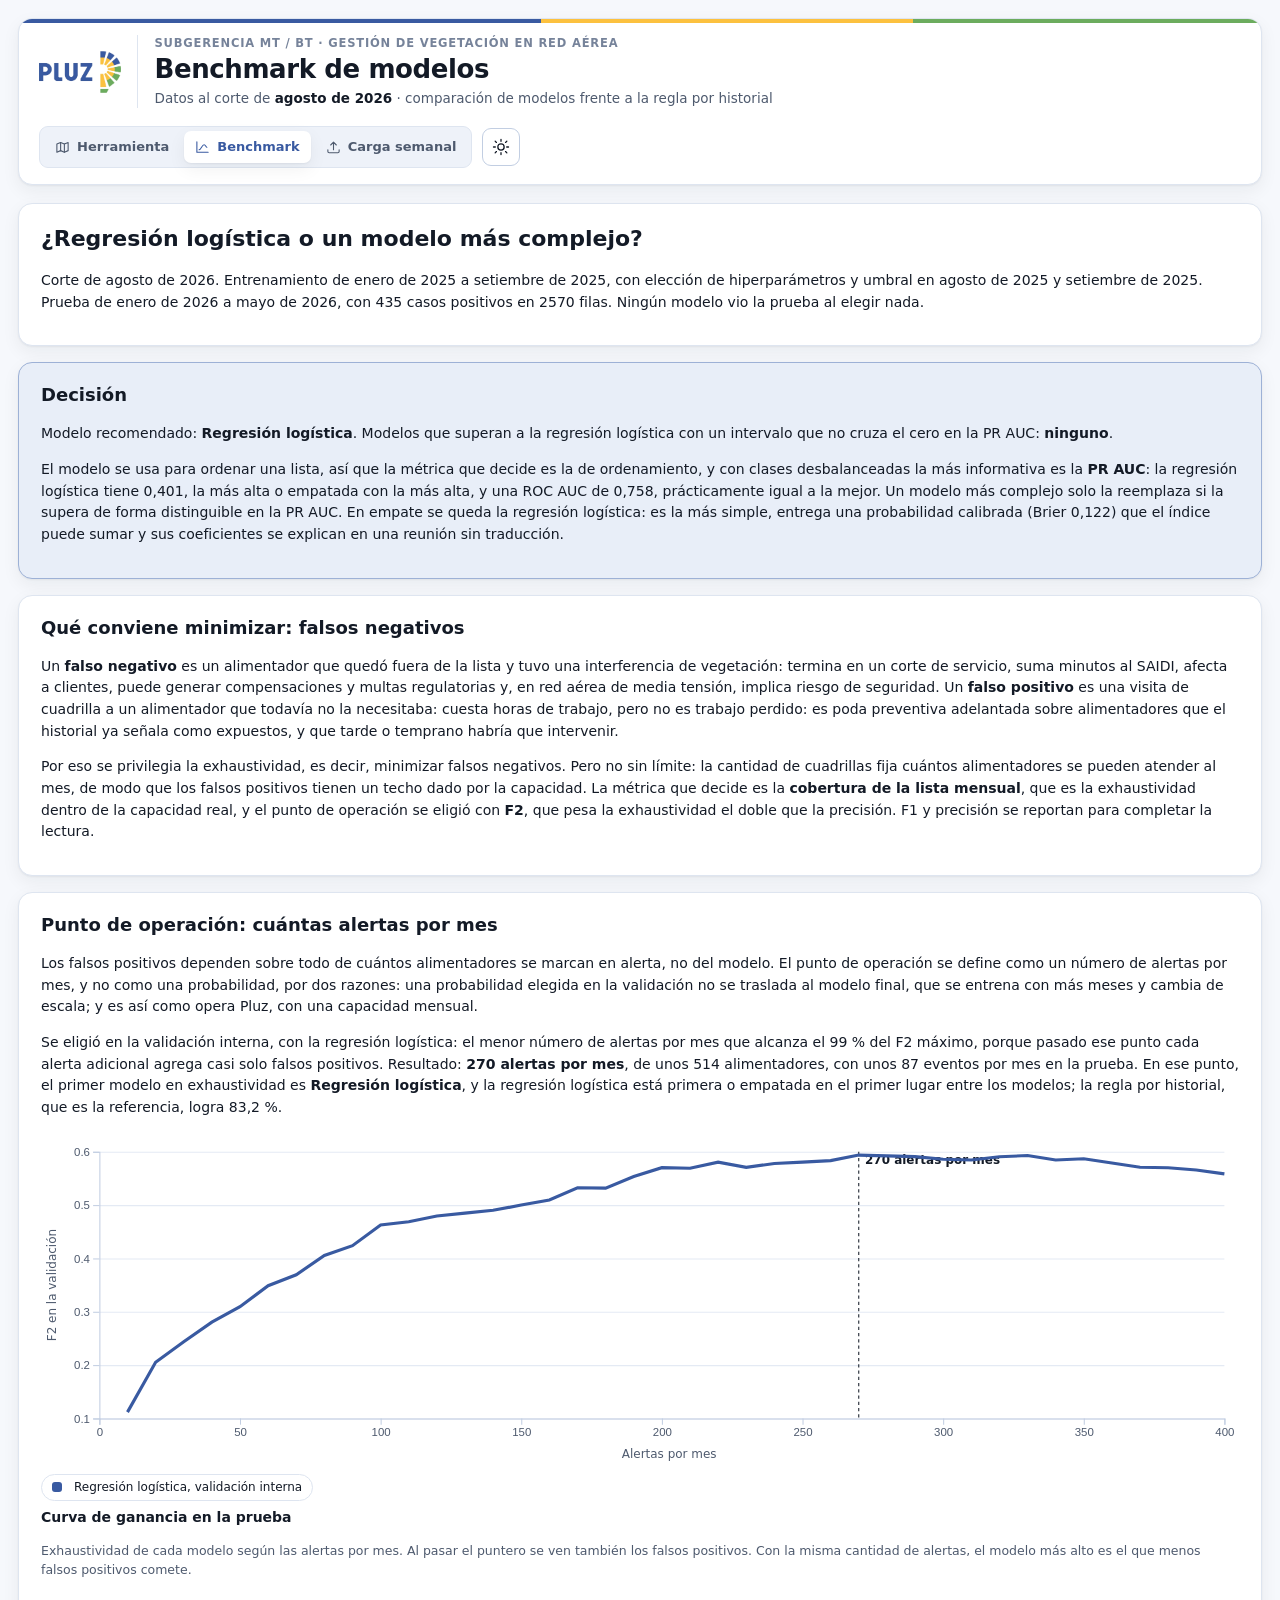
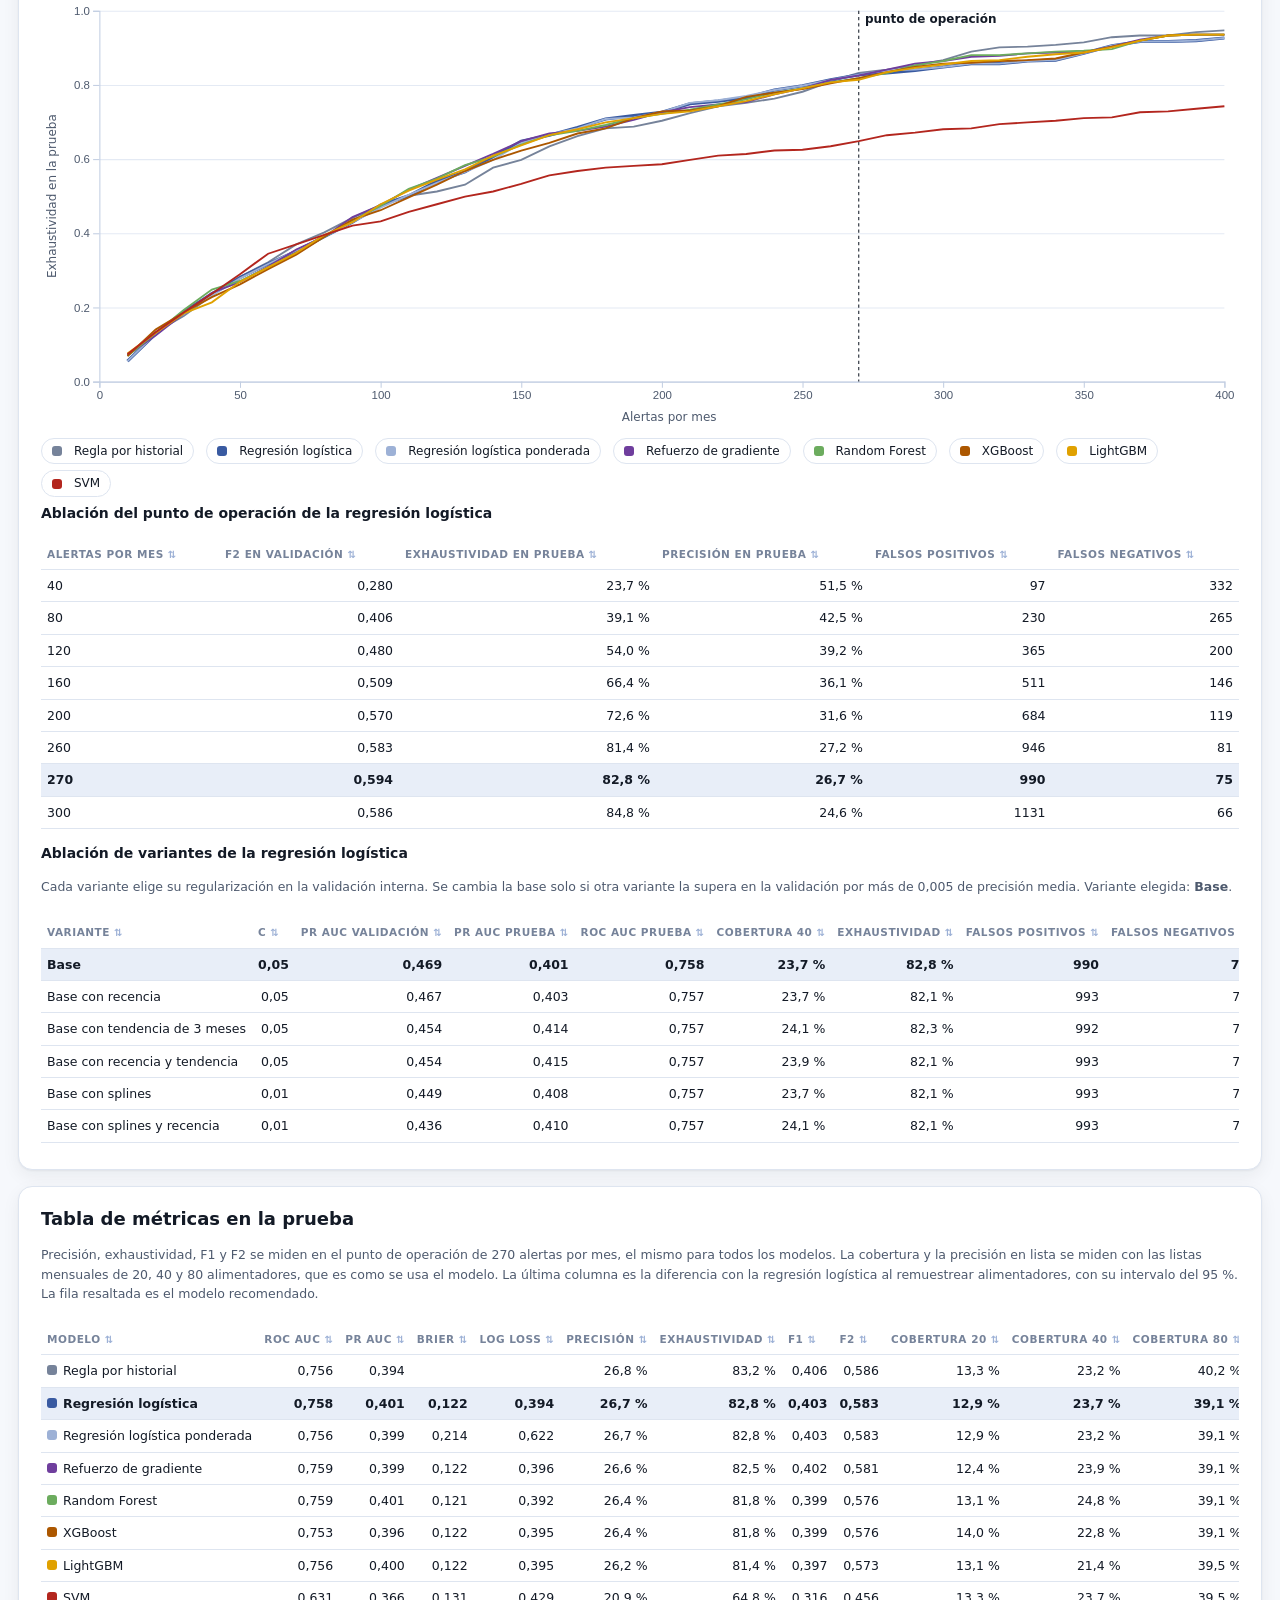
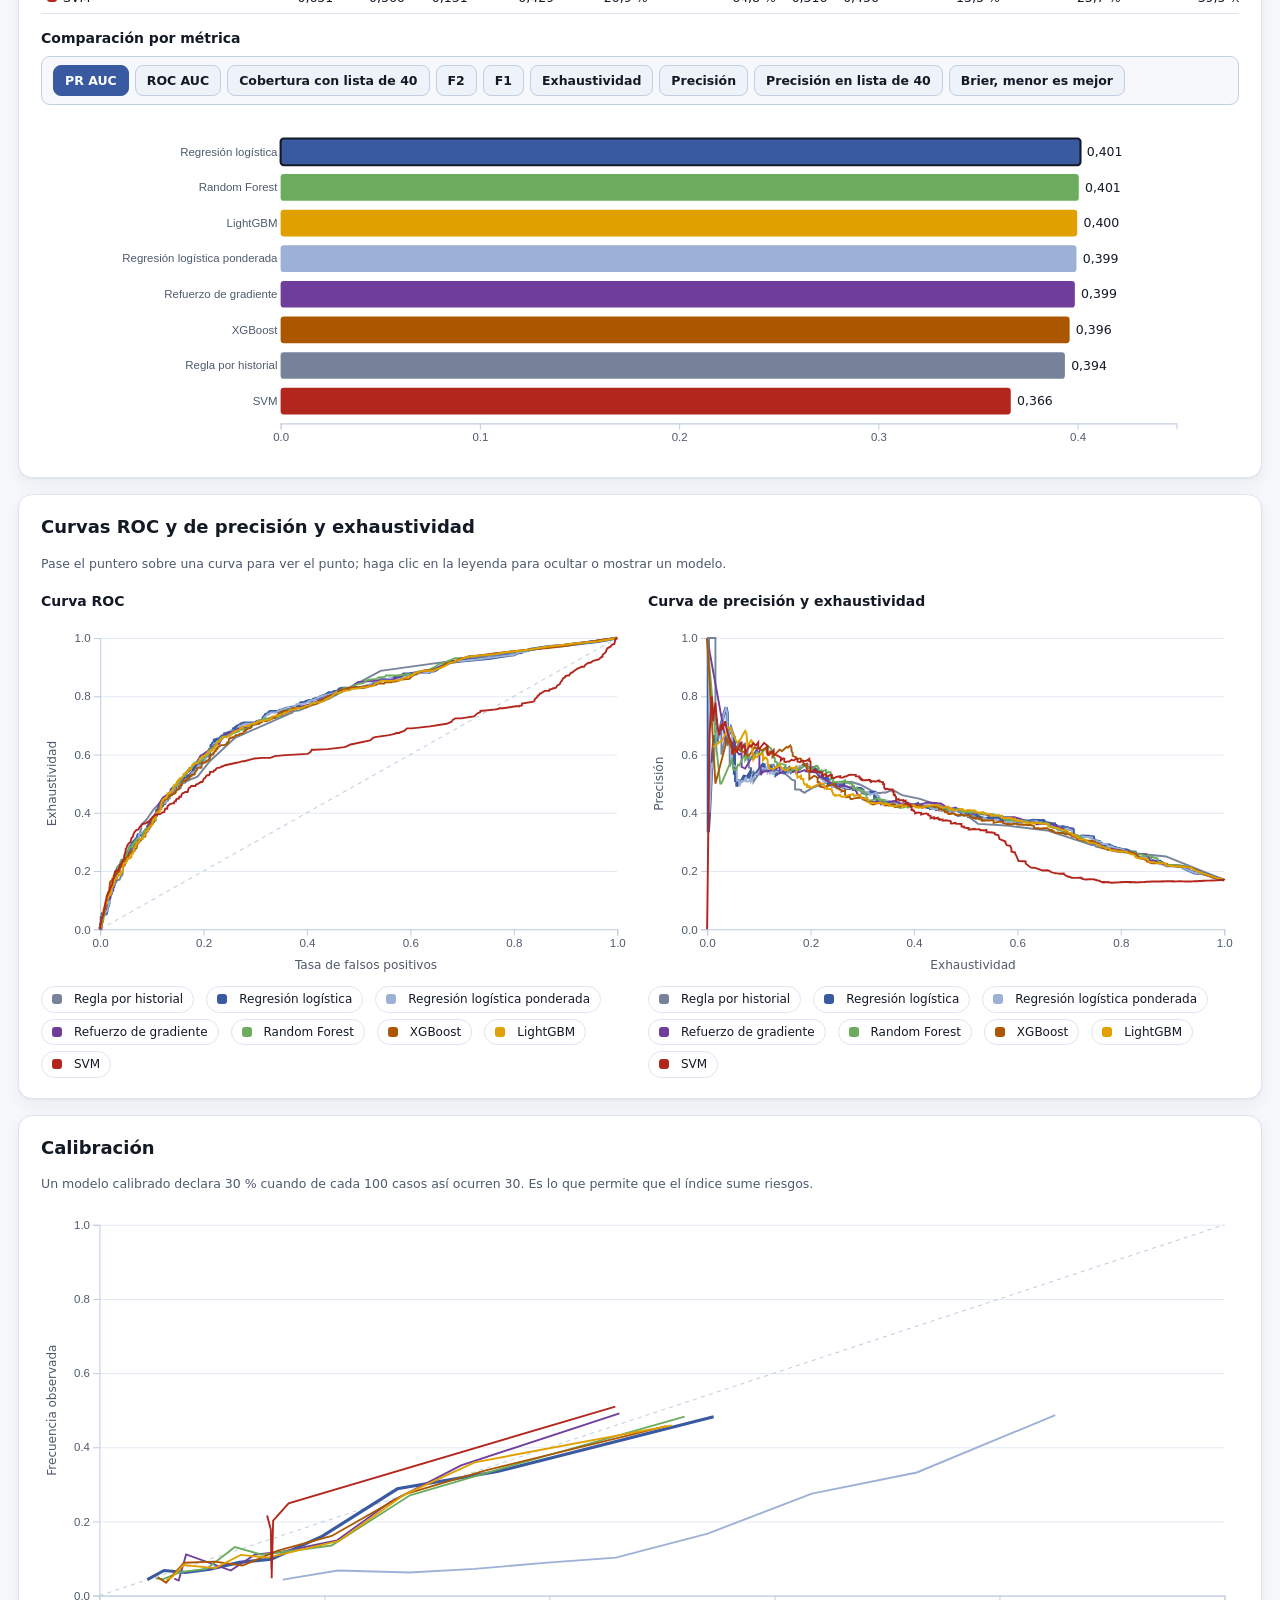
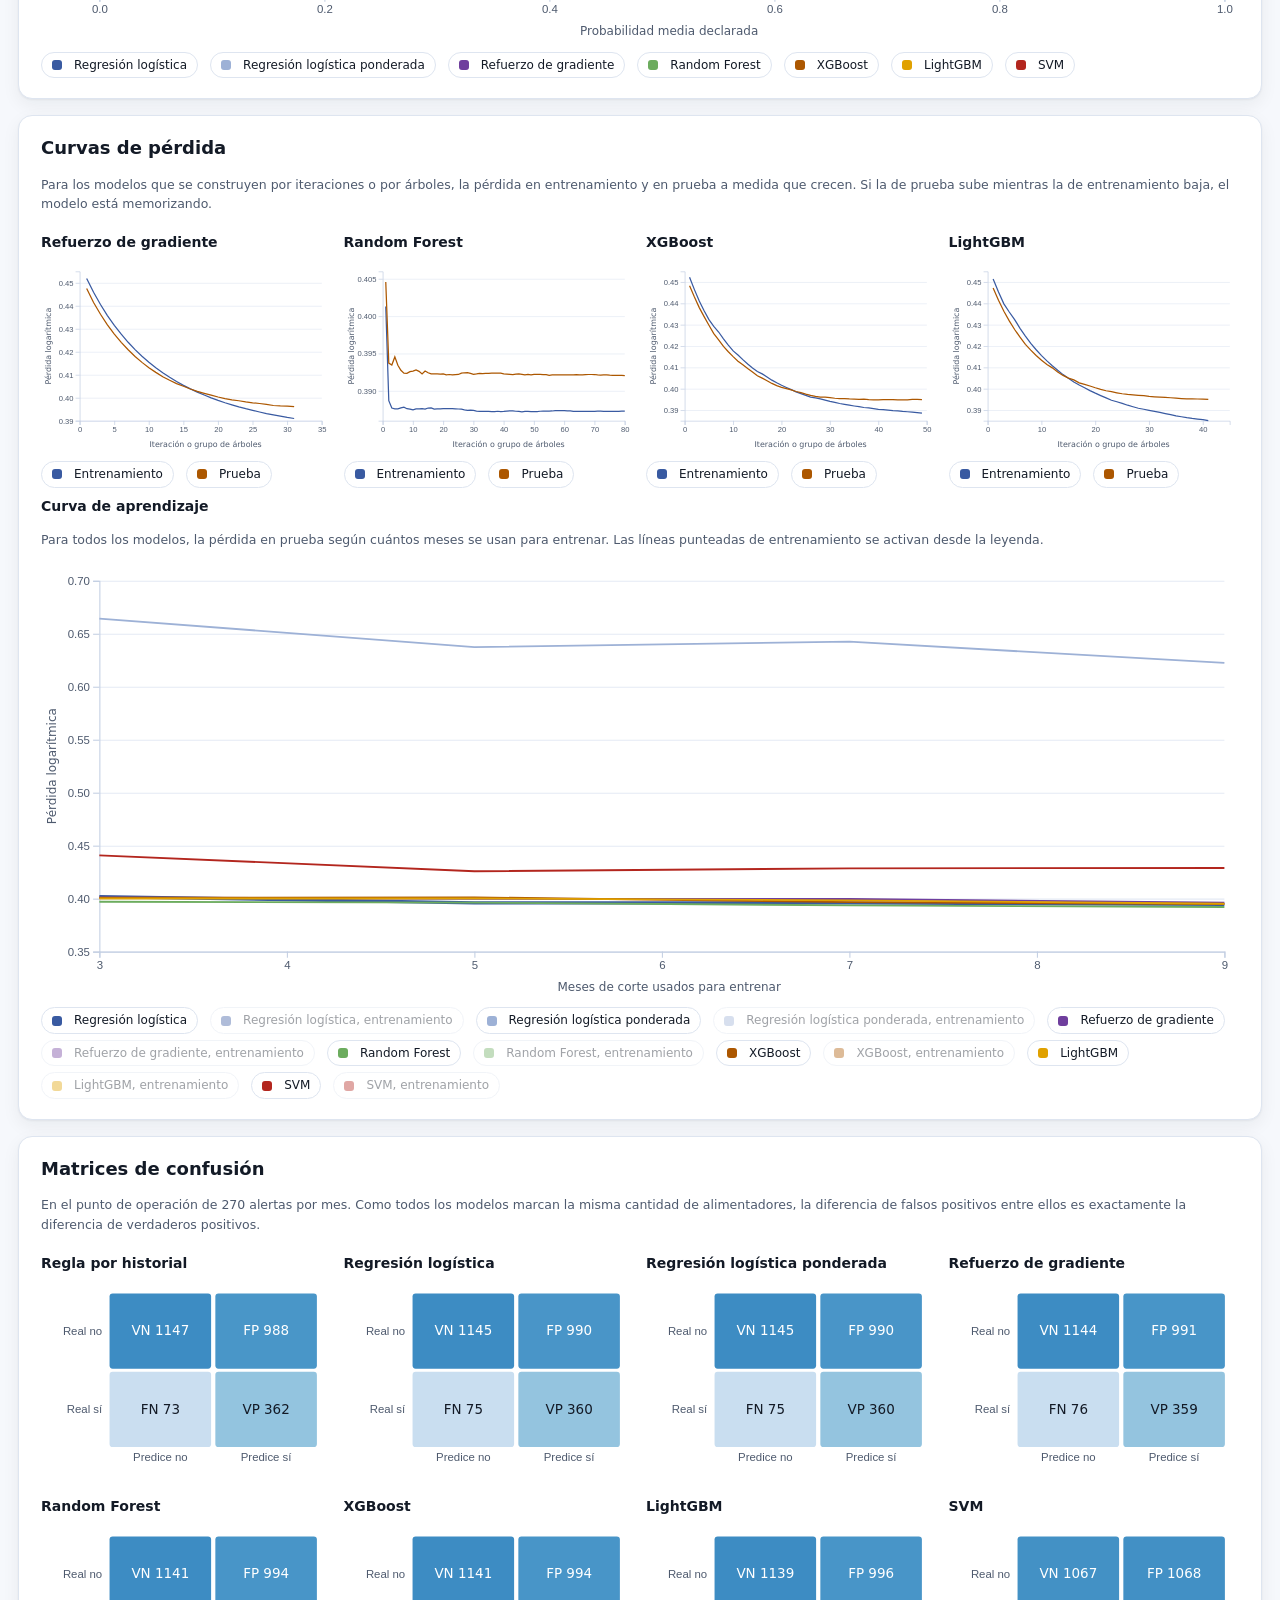
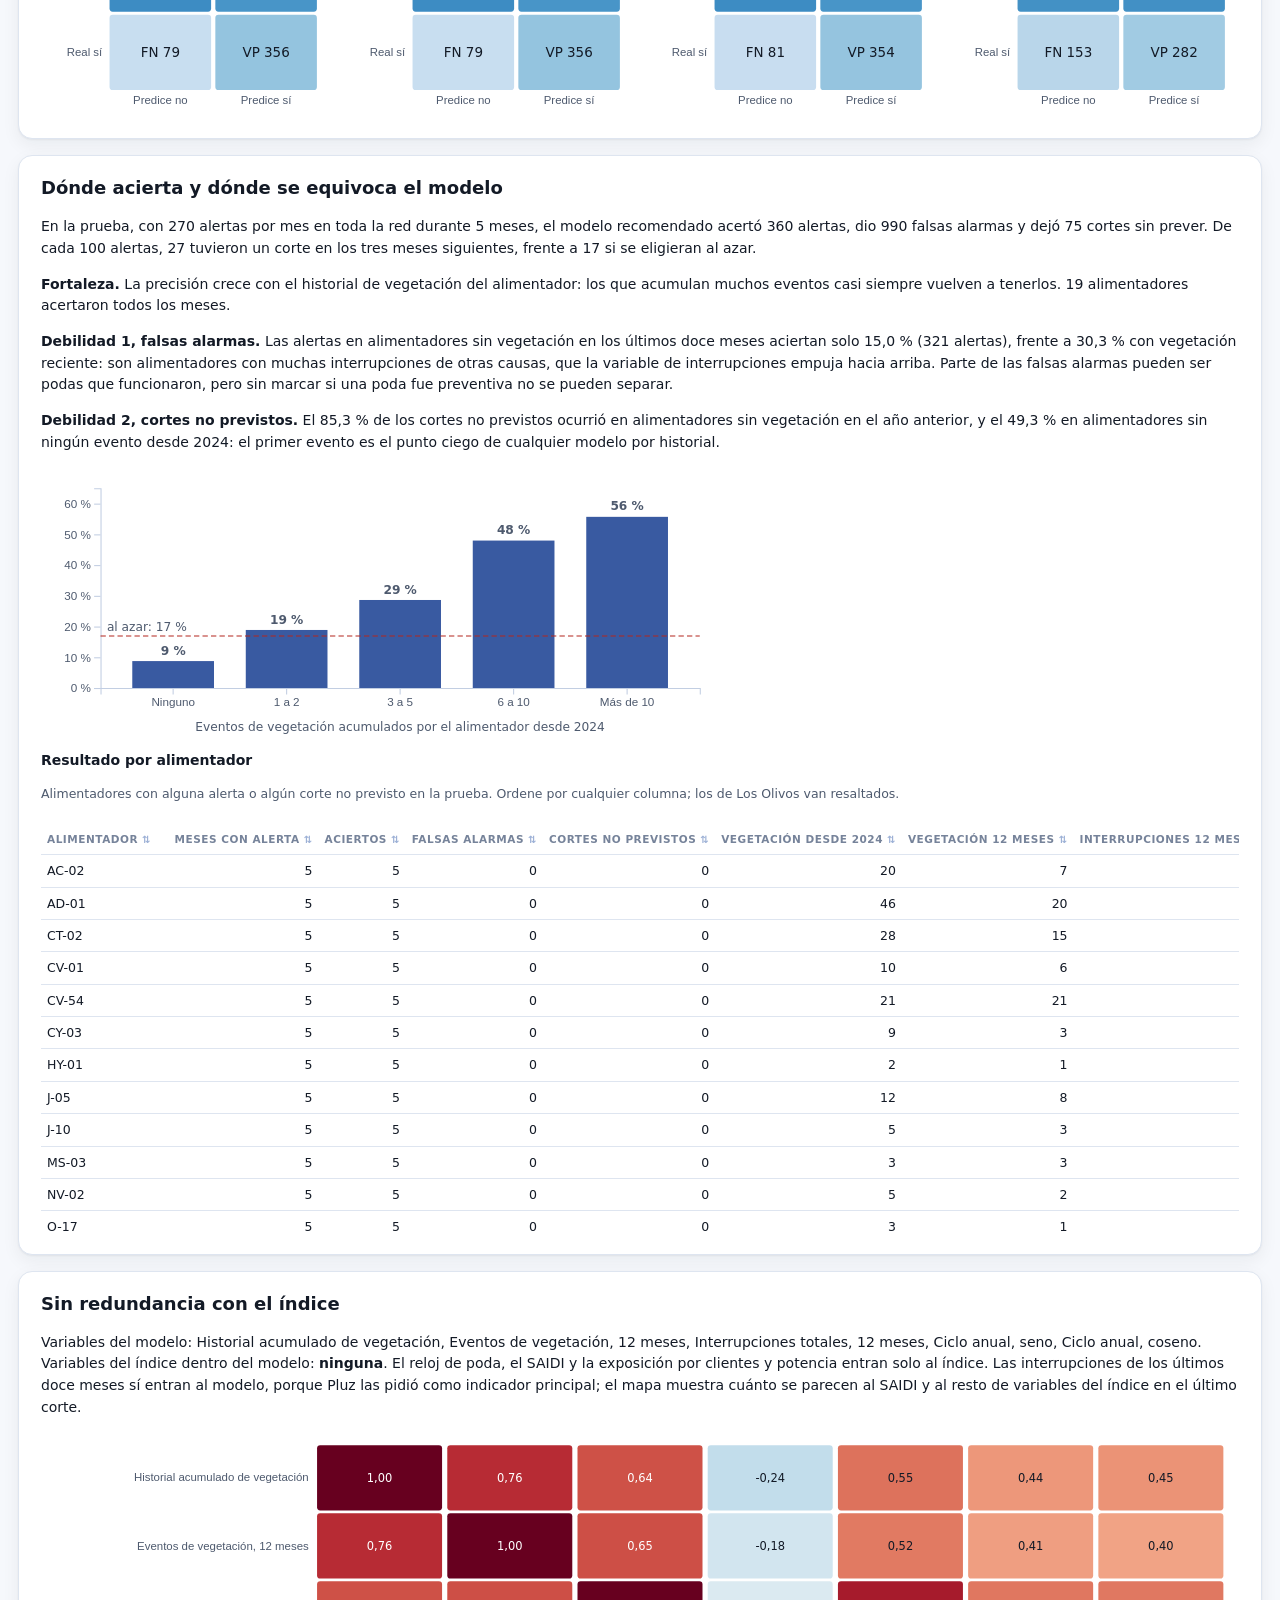
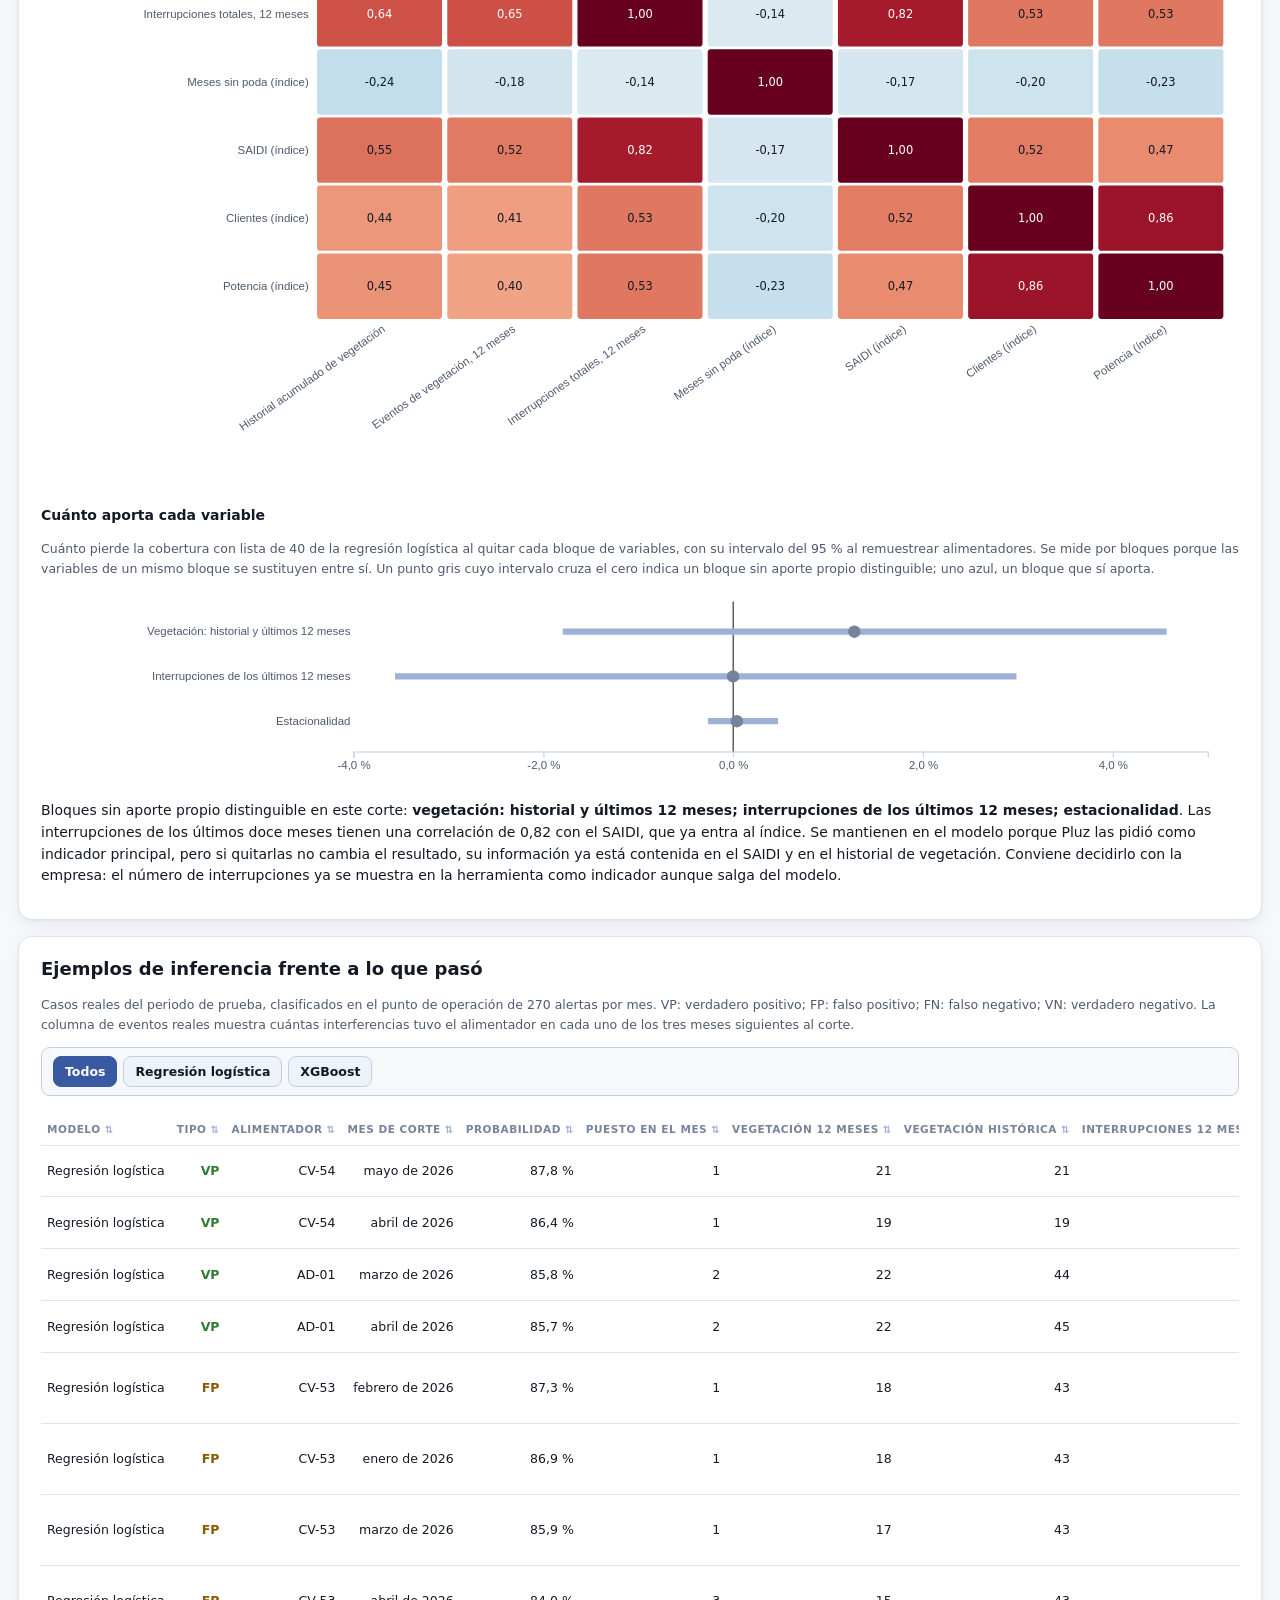
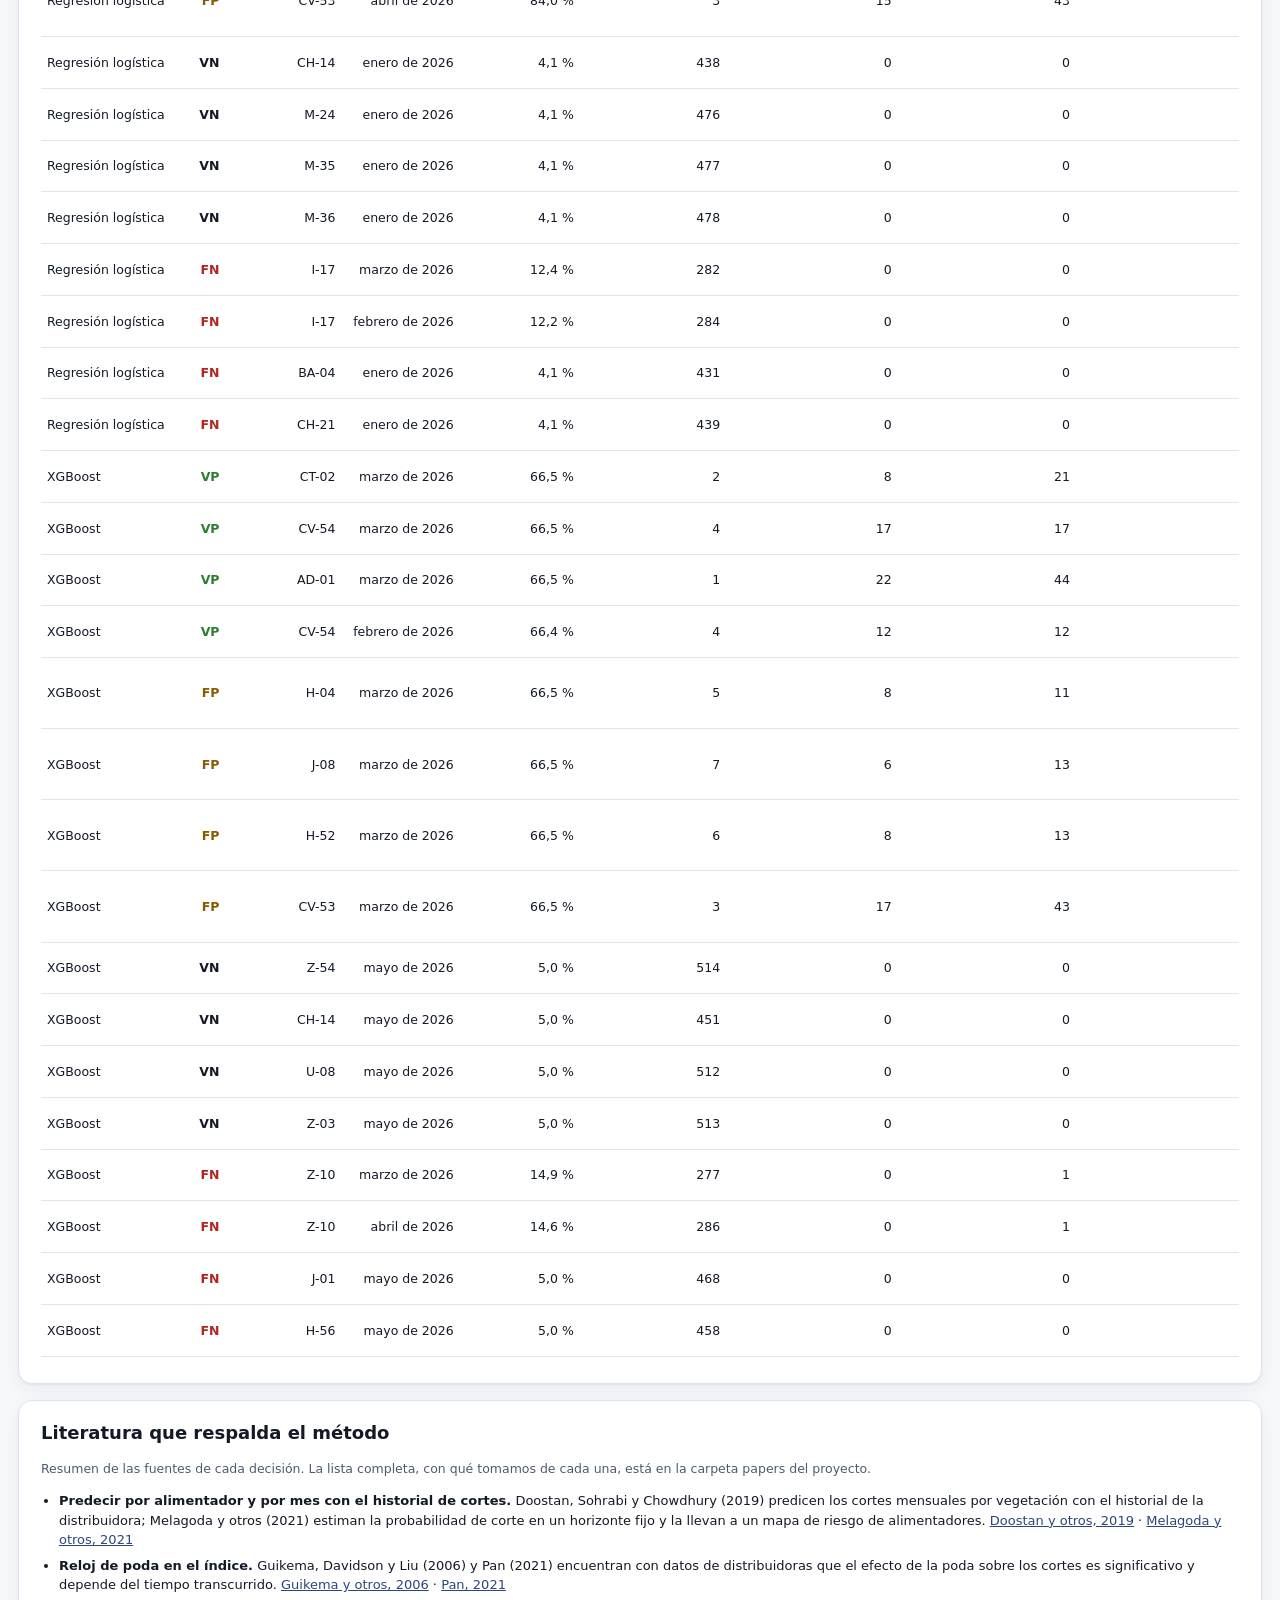
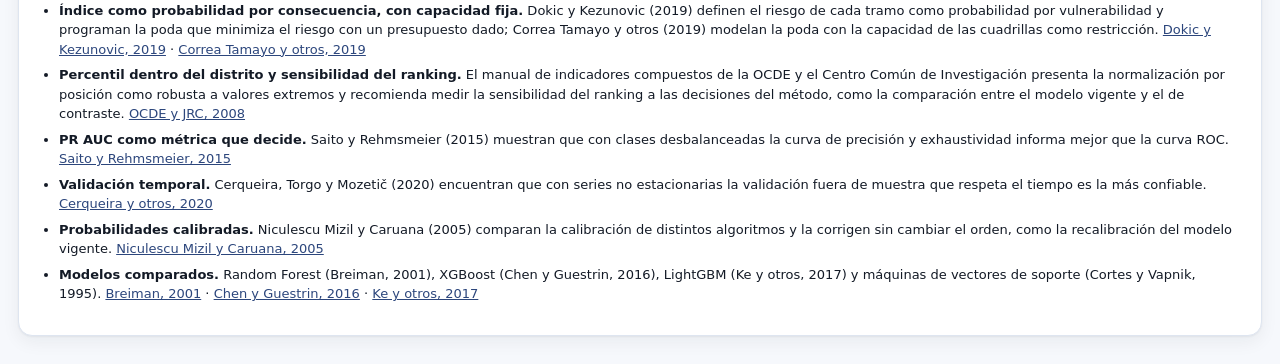
==== commit 8a1bebba: "Navegacion entre herramienta, benchmark y carga, tema claro por defecto y template comun en el   ben" ====
--- a/benchmark/index.html
+++ b/benchmark/index.html
@@ -1,37 +1,989 @@
-<!doctype html><html lang='es'><head><meta charset='utf-8'><meta name='viewport' content='width=device-width,initial-scale=1'><title>Benchmark de modelos. Pluz Energía</title><style>
-body{margin:0;background:#f6f8fc;color:#131a26;font:14px/1.55 system-ui,"Segoe UI",Arial,sans-serif}
-main{max-width:1240px;margin:0 auto;padding:24px 18px}
-header,section{background:#fff;border:1px solid #dee5f0;border-radius:14px;padding:18px 22px;margin-bottom:16px}
-header{border-top:4px solid #395aa1}
-.sobre{margin:0;color:#76839a;font-size:12px;text-transform:uppercase;letter-spacing:.06em;font-weight:600}
-h1{margin:4px 0 8px;font-size:26px}h2{margin:0 0 8px;font-size:18px}h3{margin:6px 0;font-size:14px}
-.decision{background:#e8eef8;border-color:#9db1d6}
+<!doctype html><html lang='es'><head><meta charset='utf-8'><meta name='viewport' content='width=device-width,initial-scale=1'><meta name='theme-color' content='#395aa1'><link rel='icon' href='[data-uri]' type='image/png'><title>Benchmark de modelos. Pluz Energía</title><style>/* Prototipo de priorización de poda, piloto de Los Olivos. Pluz Energía y UTEC.
+
+   Color. Los tres tonos del logotipo de Pluz son el origen de toda la paleta:
+   azul #395AA1, verde #6CAC5E y amarillo #FCC13F. A partir de ellos se derivan tres
+   familias con trabajos distintos, y ninguna se usa para el trabajo de otra:
+
+   - Identidad de interfaz: el azul corporativo. Cabecera, controles, foco y selección.
+   - Magnitud (el índice): una rampa secuencial de un solo tono nacida del amarillo
+     corporativo, de claro a oscuro. Siete pasos, luminancia OKLCH monótona de 0,94 a
+     0,55 con saltos de 0,065, giro de tono de 37° dentro del umbral de un solo tono.
+     El extremo claro queda por debajo de 3:1 contra la superficie a propósito: las
+     celdas del mapa se tocan entre sí y llevan trazo, así que se leen unas contra
+     otras, y además la cifra va siempre escrita al lado en la lista y en la ficha.
+   - Identidad de serie (los cuatro componentes del índice): cuatro tonos categóricos
+     tomados del propio logotipo más un violeta como cuarto tono neutral. Validados:
+     peor par adyacente ΔE 36,9 con protanopia y deuteranopia y ΔE 40,5 con visión
+     normal, muy por encima de los umbrales de 8 y 15.
+
+   El tema claro es el principal. El oscuro no es un volteo automático: son pasos
+   propios, vueltos a validar contra la superficie oscura. */
+
+*, *::before, *::after { box-sizing: border-box; }
+
+.viz-root {
+  color-scheme: light;
+
+  /* --- tonos corporativos, tal como salen del logotipo --- */
+  --pluz-azul:       #395aa1;
+  --pluz-verde:      #6cac5e;
+  --pluz-amarillo:   #fcc13f;
+
+  --azul-900:        #1d2f55;
+  --azul-700:        #2c467c;
+  --azul-600:        #395aa1;
+  --azul-300:        #9db1d6;
+  --azul-100:        #e8eef8;
+  --azul-050:        #f4f7fc;
+
+  /* --- superficies y tinta --- */
+  --superficie:      #f6f8fc;
+  --superficie-2:    #ffffff;
+  --superficie-3:    #eef2f9;
+  --borde:           #dee5f0;
+  --borde-fuerte:    #c2cee2;
+  --tinta:           #131a26;
+  --tinta-2:         #4e5a6e;
+  --tinta-3:         #76839a;
+
+  /* --- rampa secuencial del índice, 7 pasos claro → oscuro --- */
+  --idx-1: #ffeaab;
+  --idx-2: #ffcf5e;
+  --idx-3: #f9b200;
+  --idx-4: #e79a00;
+  --idx-5: #d48300;
+  --idx-6: #c06d00;
+  --idx-7: #ac5700;
+
+  /* --- identidad de serie: los cuatro componentes del índice --- */
+  --comp-1: #2e54ae;   /* probabilidad del alimentador, peso 0,40 */
+  --comp-2: #dfa71d;   /* reloj de poda,               peso 0,20 */
+  --comp-3: #6f3e9d;   /* criticidad por SAIDI,        peso 0,20 */
+  --comp-4: #7ac869;   /* exposición,                  peso 0,20 */
+
+  /* --- estado: significado reservado, siempre con icono y rótulo --- */
+  --ok:              #2f7d32;
+  --ok-suave:        #e6f2e5;
+  --aviso:           #8a5a00;
+  --critico:         #b3261e;
+
+  --neutro-mapa:     #c8d1e0;
+  --via-mapa:        rgba(19, 26, 38, .5);
+  --plan-borde:      #131a26;
+  --rejilla:         #e4eaf4;
+
+  --radio:   14px;
+  --radio-s: 9px;
+  --sombra:    0 1px 2px rgba(19, 26, 38, .05), 0 6px 18px rgba(19, 26, 38, .06);
+  --sombra-alta: 0 4px 10px rgba(19, 26, 38, .10), 0 18px 40px rgba(19, 26, 38, .14);
+
+  background: var(--superficie);
+  color: var(--tinta);
+  /* Pila del sistema: moderna en cada plataforma y sin una sola petición de red, que es
+     la propiedad que permite abrir la página desde el disco igual que publicada. */
+  font-family: system-ui, -apple-system, "Segoe UI Variable Text", "Segoe UI", Roboto,
+               "Helvetica Neue", Arial, sans-serif;
+  font-size: 14px;
+  line-height: 1.5;
+  min-height: 100vh;
+  padding: max(18px, env(safe-area-inset-top, 0px)) 18px max(28px, env(safe-area-inset-bottom, 0px));
+  -webkit-font-smoothing: antialiased;
+}
+
+/* Tema oscuro: pasos propios, no un volteo del claro. */
+@media (prefers-color-scheme: dark) {
+  :root:not([data-theme="light"]) .viz-root { color-scheme: dark; }
+}
+:root[data-theme="dark"] .viz-root { color-scheme: dark; }
+
+@media (prefers-color-scheme: dark) {
+  :root:not([data-theme="light"]) .viz-root,
+  :root[data-theme="dark"] .viz-root {
+    --superficie: #0e131c; --superficie-2: #161e2b; --superficie-3: #1e2837;
+    --borde: #2a3546; --borde-fuerte: #3b4860;
+    --tinta: #f2f5fa; --tinta-2: #b9c4d6; --tinta-3: #8895ab;
+    --azul-100: #1c2740; --azul-050: #141d2e; --azul-300: #6f8dc4; --azul-700: #7fa0d8;
+
+    --idx-1: #773a00; --idx-2: #905000; --idx-3: #a96700; --idx-4: #c18000;
+    --idx-5: #d89a00; --idx-6: #eeb500; --idx-7: #ffd335;
+
+    --comp-1: #4573de; --comp-2: #ba8900; --comp-3: #925ac9; --comp-4: #51aa3c;
+
+    --ok: #71c46f; --ok-suave: #1b2e1b; --aviso: #d9a23a; --critico: #f08b82;
+    --neutro-mapa: #38445a; --via-mapa: rgba(255, 255, 255, .42);
+    --plan-borde: #f2f5fa; --rejilla: #232e3f;
+    --sombra: 0 1px 2px rgba(0,0,0,.5), 0 6px 18px rgba(0,0,0,.4);
+    --sombra-alta: 0 4px 10px rgba(0,0,0,.5), 0 18px 40px rgba(0,0,0,.55);
+  }
+}
+:root[data-theme="dark"] .viz-root {
+  --superficie: #0e131c; --superficie-2: #161e2b; --superficie-3: #1e2837;
+  --borde: #2a3546; --borde-fuerte: #3b4860;
+  --tinta: #f2f5fa; --tinta-2: #b9c4d6; --tinta-3: #8895ab;
+  --azul-100: #1c2740; --azul-050: #141d2e; --azul-300: #6f8dc4; --azul-700: #7fa0d8;
+  --idx-1: #773a00; --idx-2: #905000; --idx-3: #a96700; --idx-4: #c18000;
+  --idx-5: #d89a00; --idx-6: #eeb500; --idx-7: #ffd335;
+  --comp-1: #4573de; --comp-2: #ba8900; --comp-3: #925ac9; --comp-4: #51aa3c;
+  --ok: #71c46f; --ok-suave: #1b2e1b; --aviso: #d9a23a; --critico: #f08b82;
+  --neutro-mapa: #38445a; --via-mapa: rgba(255, 255, 255, .42);
+  --plan-borde: #f2f5fa; --rejilla: #232e3f;
+  --sombra: 0 1px 2px rgba(0,0,0,.5), 0 6px 18px rgba(0,0,0,.4);
+  --sombra-alta: 0 4px 10px rgba(0,0,0,.5), 0 18px 40px rgba(0,0,0,.55);
+}
+
+body { margin: 0; background: #f6f8fc; }
+@media (prefers-color-scheme: dark) {
+  :root:not([data-theme="light"]) body { background: #0e131c; }
+}
+:root[data-theme="dark"] body { background: #0e131c; }
+
+img { max-width: 100%; }
+[hidden] { display: none !important; }
+.sprite { position: absolute; width: 0; height: 0; overflow: hidden; }
+
+.oculto {
+  position: absolute; width: 1px; height: 1px; overflow: hidden;
+  clip: rect(0 0 0 0); clip-path: inset(50%); white-space: nowrap;
+}
+
+/* --------------------------------------------------------------------- iconos */
+.ico {
+  width: 18px; height: 18px; flex: 0 0 auto;
+  fill: none; stroke: currentColor; stroke-width: 1.75;
+  stroke-linecap: round; stroke-linejoin: round;
+}
+.ico-et { width: 14px; height: 14px; stroke-width: 2; }
+.ico-h  { width: 17px; height: 17px; color: var(--azul-600); }
+.ico-pie { width: 15px; height: 15px; margin-top: 2px; color: var(--tinta-3); }
+
+/* ---------------------------------------------------------------- cabecera */
+.cabecera {
+  display: flex; align-items: center; justify-content: space-between;
+  gap: 18px; max-width: 1440px; margin: 0 auto 18px; flex-wrap: wrap;
+  background: var(--superficie-2); border: 1px solid var(--borde);
+  border-radius: var(--radio); box-shadow: var(--sombra);
+  padding: 16px 20px; position: relative; overflow: hidden;
+}
+/* Filete con los tres tonos del logotipo: la firma de marca más discreta posible. */
+.cabecera::before {
+  content: ""; position: absolute; inset: 0 0 auto 0; height: 4px;
+  background: linear-gradient(90deg,
+    var(--pluz-azul) 0 42%, var(--pluz-amarillo) 42% 72%, var(--pluz-verde) 72% 100%);
+}
+.marca { display: flex; align-items: center; gap: 16px; min-width: 0; }
+.marca-logo { width: auto; height: 42px; display: block; }
+/* En oscuro el logotipo va sobre su propia placa clara en vez de retocarle el color: el
+   azul corporativo pierde contraste contra la superficie oscura y alterarlo con un filtro
+   dejaría de ser el color de la marca. */
+@media (prefers-color-scheme: dark) {
+  :root:not([data-theme="light"]) .marca-logo {
+    background: #fff; padding: 7px 11px; border-radius: 9px; box-sizing: content-box;
+  }
+}
+:root[data-theme="dark"] .marca-logo {
+  background: #fff; padding: 7px 11px; border-radius: 9px; box-sizing: content-box;
+}
+.marca-barra { width: 1px; align-self: stretch; background: var(--borde); }
+.marca-texto { min-width: 0; }
+.sobretitulo {
+  margin: 0 0 3px; font-size: 11.5px; letter-spacing: .07em; text-transform: uppercase;
+  color: var(--tinta-3); font-weight: 600;
+}
+.cabecera h1 {
+  margin: 0 0 3px; font-size: clamp(19px, 2.7vw, 26px); line-height: 1.15;
+  letter-spacing: -.015em; font-weight: 700;
+}
+.subtitulo { margin: 0; color: var(--tinta-2); font-size: 13.5px; }
+.subtitulo strong { color: var(--tinta); font-weight: 600; }
+
+.cabecera-acciones { display: flex; align-items: center; gap: 10px; }
+.sello {
+  display: inline-flex; align-items: center; gap: 7px; padding: 6px 12px;
+  border-radius: 999px; background: var(--azul-050); border: 1px solid var(--borde);
+  color: var(--tinta-2); font-size: 12px; font-weight: 600; white-space: nowrap;
+}
+.sello .ico { width: 14px; height: 14px; color: var(--azul-600); }
+
+/* Navegación entre las tres páginas: herramienta, benchmark y carga semanal. La página
+   actual va marcada con aria-current y se ve como la pestaña elegida. */
+.navegacion {
+  display: inline-flex; flex-wrap: wrap; gap: 4px; padding: 4px;
+  background: var(--superficie-3); border: 1px solid var(--borde); border-radius: var(--radio-s);
+}
+.navegacion a {
+  display: inline-flex; align-items: center; gap: 7px; padding: 6px 11px; border-radius: 7px;
+  font-size: 13px; font-weight: 600; color: var(--tinta-2); text-decoration: none; white-space: nowrap;
+}
+.navegacion a .ico { width: 15px; height: 15px; }
+.navegacion a:hover { background: var(--superficie-2); color: var(--tinta); }
+.navegacion a[aria-current="page"] {
+  background: var(--superficie-2); color: var(--azul-600); box-shadow: var(--sombra);
+}
+:root[data-theme="dark"] .navegacion a[aria-current="page"] { color: var(--azul-700); }
+@media (prefers-color-scheme: dark) {
+  :root:not([data-theme]) .navegacion a[aria-current="page"] { color: var(--azul-700); }
+}
+.cabecera-acciones { flex-wrap: wrap; }
+
+/* --------------------------------------------------------------- controles */
+.boton, .boton-icono {
+  font: inherit; font-size: 13px; font-weight: 600; border-radius: var(--radio-s);
+  border: 1px solid var(--borde-fuerte); background: var(--superficie-2);
+  color: var(--tinta); cursor: pointer; display: inline-flex; align-items: center;
+  gap: 8px; padding: 9px 14px; transition: background .14s, border-color .14s;
+}
+.boton-icono { padding: 9px; }
+.boton:hover, .boton-icono:hover { background: var(--superficie-3); border-color: var(--azul-300); }
+.boton-principal {
+  background: var(--azul-600); border-color: var(--azul-600); color: #fff;
+}
+.boton-principal:hover { background: var(--azul-700); border-color: var(--azul-700); }
+:root[data-theme="dark"] .boton-principal { color: #0e131c; }
+@media (prefers-color-scheme: dark) {
+  :root:not([data-theme="light"]) .boton-principal { color: #0e131c; }
+}
+
+.boton:focus-visible, .boton-icono:focus-visible,
+.segmentado button:focus-visible, input:focus-visible, tr:focus-visible {
+  outline: 2px solid var(--azul-600); outline-offset: 2px;
+}
+
+.controles {
+  display: flex; flex-wrap: wrap; gap: 14px 26px; align-items: flex-end;
+  max-width: 1440px; margin: 0 auto 16px; padding: 15px 18px;
+  background: var(--superficie-2); border: 1px solid var(--borde);
+  border-radius: var(--radio); box-shadow: var(--sombra);
+}
+.control { display: flex; flex-direction: column; gap: 7px; min-width: 0; }
+.control-ancho { flex: 1 1 210px; }
+.control-etiqueta {
+  display: flex; align-items: center; gap: 6px;
+  font-size: 11.5px; letter-spacing: .05em; text-transform: uppercase;
+  color: var(--tinta-3); font-weight: 600;
+}
+.control-etiqueta .ico-et { color: var(--azul-600); }
+.valor-control {
+  color: var(--azul-700); font-weight: 700; text-transform: none; letter-spacing: 0;
+  font-size: 12.5px;
+}
+.ayuda { font-size: 11.5px; color: var(--tinta-3); }
+
+.segmentado {
+  display: inline-flex; border: 1px solid var(--borde-fuerte); border-radius: var(--radio-s);
+  overflow: hidden; background: var(--superficie-3); padding: 3px; gap: 3px;
+}
+.segmentado button {
+  font: inherit; font-size: 13px; font-weight: 600; padding: 7px 16px; border: 0;
+  cursor: pointer; border-radius: 6px; background: transparent; color: var(--tinta-2);
+  transition: background .14s, color .14s;
+}
+.segmentado button:hover { color: var(--tinta); }
+.segmentado button.activo {
+  background: var(--azul-600); color: #fff; box-shadow: 0 1px 2px rgba(19,26,38,.18);
+}
+:root[data-theme="dark"] .segmentado button.activo { color: #0e131c; }
+@media (prefers-color-scheme: dark) {
+  :root:not([data-theme="light"]) .segmentado button.activo { color: #0e131c; }
+}
+
+.campo-buscar { position: relative; display: flex; align-items: center; }
+.ico-campo {
+  position: absolute; left: 10px; width: 15px; height: 15px;
+  color: var(--tinta-3); pointer-events: none;
+}
+input[type="search"] {
+  font: inherit; font-size: 13px; padding: 9px 11px 9px 32px; border-radius: var(--radio-s);
+  border: 1px solid var(--borde-fuerte); background: var(--superficie);
+  color: var(--tinta); width: 100%; min-width: 0;
+}
+input[type="search"]:focus { border-color: var(--azul-600); }
+
+input[type="range"] {
+  width: 100%; accent-color: var(--azul-600); height: 22px; margin: 0;
+}
+
+/* ---------------------------------------------------------------- tarjetas */
+.tarjetas {
+  display: grid; grid-template-columns: repeat(auto-fit, minmax(190px, 1fr)); gap: 14px;
+  max-width: 1440px; margin: 0 auto 16px;
+}
+.tarjeta {
+  display: flex; align-items: flex-start; gap: 12px;
+  background: var(--superficie-2); border: 1px solid var(--borde);
+  border-radius: var(--radio); padding: 15px 16px; box-shadow: var(--sombra);
+}
+.tarjeta-icono {
+  display: grid; place-items: center; width: 38px; height: 38px; flex: 0 0 auto;
+  border-radius: 10px;
+}
+.tarjeta-icono .ico { width: 19px; height: 19px; }
+.ti-azul  { background: var(--azul-100);  color: var(--azul-600); }
+.ti-verde { background: var(--ok-suave);  color: var(--ok); }
+.ti-ambar { background: #fdf0d6; color: var(--aviso); }
+.ti-ambar { background: color-mix(in srgb, var(--pluz-amarillo) 22%, var(--superficie-2)); }
+.ti-gris  { background: var(--superficie-3); color: var(--tinta-2); }
+.tarjeta-cuerpo { min-width: 0; }
+.tarjeta-valor {
+  margin: 0; font-size: clamp(21px, 2.5vw, 27px); font-weight: 700; line-height: 1.1;
+  letter-spacing: -.02em; font-variant-numeric: tabular-nums;
+}
+.tarjeta-valor .unidad {
+  font-size: 13px; font-weight: 600; color: var(--tinta-3); margin-left: 4px;
+  letter-spacing: 0;
+}
+.tarjeta-etiqueta { margin: 3px 0 0; font-size: 12px; color: var(--tinta-2); line-height: 1.35; }
+.tarjeta-pie { margin: 4px 0 0; font-size: 11.5px; color: var(--tinta-3); font-weight: 600; }
+
+/* ----------------------------------------------------------------- tablero */
+.tablero {
+  display: grid; gap: 16px; max-width: 1440px; margin: 0 auto 16px;
+  grid-template-columns: minmax(0, 1.1fr) minmax(0, 1fr);
+  align-items: stretch;
+}
+@media (max-width: 960px) { .tablero { grid-template-columns: 1fr; } }
+
+.panel {
+  background: var(--superficie-2); border: 1px solid var(--borde);
+  border-radius: var(--radio); box-shadow: var(--sombra); padding: 16px 18px 18px;
+  min-width: 0;
+}
+.panel-cabecera { margin-bottom: 12px; }
+.panel h2 {
+  margin: 0 0 4px; font-size: 15px; font-weight: 700; letter-spacing: -.01em;
+  display: flex; align-items: center; gap: 8px;
+}
+.panel-nota { margin: 0; font-size: 12px; color: var(--tinta-2); line-height: 1.45; }
+
+.mapa-caja { position: relative; width: 100%; }
+#mapa { display: block; width: 100%; height: auto; touch-action: manipulation; }
+
+/* Sin `stroke` aquí a propósito. El trazo de cada celda lo fija el script con el mismo
+   color que su relleno, y una declaración de CSS ganaría a ese atributo de presentación y
+   volvería a dibujar la malla blanca que precisamente se quiere apagar. Solo `.resaltado`
+   vuelve a pedir color, que es cuando sí debe ganar. */
+.celda { stroke-width: .6; cursor: pointer; transition: opacity .12s; }
+.celda.apagada { opacity: .3; }
+.borde-alimentador {
+  fill: none; stroke: var(--superficie-2); stroke-width: 2; stroke-linecap: round;
+  pointer-events: none;
+}
+.borde-alimentador.tenue { stroke-width: 1.2; opacity: .5; }
+.contorno-distrito {
+  fill: none; stroke: var(--tinta-2); stroke-width: 1.6; stroke-linejoin: round;
+  pointer-events: none;
+}
+/* Las avenidas no aportan ningún dato del modelo: están para ubicarse. Van en tinta
+   translúcida, que se apoya sobre cualquier paso de la rampa sin competir con él. */
+.via { fill: none; stroke: var(--via-mapa); stroke-width: 1.3; stroke-linecap: round; pointer-events: none; }
+.via-troncal { stroke-width: 2.4; }
+.rotulo-via {
+  font-family: inherit; font-size: 9.5px; font-weight: 600; fill: var(--tinta-2);
+  pointer-events: none; paint-order: stroke;
+  stroke: var(--superficie-2); stroke-width: 3; stroke-linejoin: round;
+}
+/* El contorno del plan va con funda: una línea ancha del color de la superficie debajo y
+   la azul encima. Así se lee igual sobre el extremo claro y sobre el oscuro de la rampa,
+   que es justo donde una línea de un solo color desaparecería. */
+/* Fina a propósito. Los alimentadores no son territorios contiguos: en las zonas densas
+   sus subestaciones se entrelazan, de modo que la frontera del plan es de verdad un
+   encaje. Con un trazo grueso ese encaje tapa el relleno y el mapa deja de leerse, así
+   que la línea se mantiene delgada y quien resume el plan de un vistazo son las marcas
+   numeradas. */
+.contorno-plan-funda {
+  fill: none; stroke: var(--superficie-2); stroke-width: 3; stroke-linejoin: round;
+  stroke-linecap: round; pointer-events: none; opacity: .85;
+}
+.contorno-plan {
+  fill: none; stroke: var(--azul-600); stroke-width: 1.3; stroke-linejoin: round;
+  stroke-linecap: round; pointer-events: none;
+}
+/* 244 subestaciones no expuestas sobre un mapa de este tamaño son ruido si se dibujan con
+   fuerza: van como una trama tenue que se nota al mirarla y no al leer el mapa. */
+.punto-no-expuesto { fill: var(--neutro-mapa); opacity: .32; }
+.marca-plan { fill: #fff; font-size: 10px; font-weight: 700; pointer-events: none; }
+.marca-plan-fondo { fill: var(--azul-600); stroke: var(--superficie-2); stroke-width: 1.6; pointer-events: none; }
+.celda.resaltado { stroke: var(--azul-600); stroke-width: 2.6; }
+.guia-etiqueta { fill: none; stroke: var(--borde-fuerte); stroke-width: 1; pointer-events: none; }
+.texto-etiqueta {
+  fill: var(--tinta-2); font-size: 11px; font-weight: 700;
+  font-family: inherit; pointer-events: none;
+}
+
+/* -------------------------------------------------------------------- ficha */
+.ficha {
+  position: absolute; z-index: 5; pointer-events: none; width: 232px;
+  background: var(--superficie-2); color: var(--tinta);
+  border: 1px solid var(--borde-fuerte); border-radius: var(--radio-s);
+  padding: 11px 13px; box-shadow: var(--sombra-alta); font-size: 12px; line-height: 1.4;
+}
+.ficha-tope { display: flex; align-items: baseline; justify-content: space-between; gap: 8px; }
+.ficha h3 { margin: 0; font-size: 13.5px; font-weight: 700; }
+.ficha .ficha-puesto {
+  font-size: 11px; color: var(--tinta-3); font-weight: 600; white-space: nowrap;
+}
+.ficha .ficha-sub { margin: 1px 0 8px; color: var(--tinta-3); font-size: 11px; }
+.ficha-indice { display: flex; align-items: center; gap: 9px; margin-bottom: 9px; }
+.ficha-indice-num { font-size: 26px; font-weight: 700; line-height: 1; letter-spacing: -.02em; }
+.ficha-indice-de { font-size: 11px; color: var(--tinta-3); }
+.ficha-chip {
+  width: 16px; height: 16px; border-radius: 4px; flex: 0 0 auto;
+  border: 1px solid rgba(19,26,38,.18);
+}
+.ficha dl { margin: 0; display: grid; grid-template-columns: 1fr auto; gap: 3px 10px; }
+.ficha dt { color: var(--tinta-2); }
+.ficha dd { margin: 0; text-align: right; font-variant-numeric: tabular-nums; font-weight: 600; white-space: nowrap; }
+.pastilla {
+  display: inline-flex; align-items: center; gap: 5px; margin-top: 9px;
+  padding: 3px 9px; border-radius: 999px;
+  background: var(--ok-suave); color: var(--ok); font-size: 11px; font-weight: 700;
+}
+.pastilla .ico { width: 12px; height: 12px; stroke-width: 2.6; }
+
+/* ------------------------------------------------------------------ leyenda */
+/* La leyenda también es el histograma: cada paso de la rampa lleva encima cuántas
+   unidades caen en él, así que el mismo objeto explica el color y muestra la
+   distribución en lugar de gastar espacio en dos piezas. */
+.leyenda { margin-top: 12px; }
+.leyenda svg { display: block; width: 100%; max-width: 460px; height: auto; }
+.leyenda-texto { font-size: 10.5px; fill: var(--tinta-3); font-family: inherit; }
+.leyenda-titulo { font-size: 11px; fill: var(--tinta-2); font-weight: 600; font-family: inherit; }
+.leyenda-barra-conteo { fill: var(--azul-300); }
+.leyenda-marca-plan { stroke: var(--plan-borde); stroke-width: 1.5; }
+.leyenda-marca-texto { font-size: 10px; fill: var(--tinta); font-weight: 700; font-family: inherit; }
+
+/* ------------------------------------------------------------------- tabla */
+.panel-lista { display: flex; flex-direction: column; }
+.lista-caja {
+  flex: 1 1 auto; min-height: 280px; max-height: 760px; overflow-y: auto;
+  overflow-x: hidden; margin: 0 -4px;
+}
+@media (max-width: 960px) { .lista-caja { max-height: 420px; } }
+.tabla { width: 100%; border-collapse: collapse; font-size: 13px; }
+.tabla th {
+  position: sticky; top: 0; background: var(--superficie-2); text-align: left;
+  font-size: 10.5px; letter-spacing: .05em; text-transform: uppercase; color: var(--tinta-3);
+  padding: 7px 6px; border-bottom: 1px solid var(--borde); z-index: 1; font-weight: 600;
+}
+.tabla th.num, .tabla td.num { text-align: right; }
+.tabla td { padding: 6px; border-bottom: 1px solid var(--borde); vertical-align: middle; }
+.tabla tbody tr { cursor: pointer; transition: background .1s; }
+.tabla tbody tr:hover { background: var(--superficie-3); }
+.tabla tbody tr.activa { background: var(--azul-100); }
+.tabla tbody tr.en-plan td:first-child {
+  box-shadow: inset 3px 0 0 var(--azul-600);
+}
+.tabla tbody tr.fuera { color: var(--tinta-3); }
+.celda-puesto { font-variant-numeric: tabular-nums; color: var(--tinta-3); font-weight: 600; width: 1%; }
+.tabla tbody tr.en-plan .celda-puesto { color: var(--azul-700); }
+.celda-id { font-weight: 700; white-space: nowrap; }
+.celda-sub { display: block; font-weight: 400; font-size: 11px; color: var(--tinta-3); }
+/* La cifra va fuera de la barra y no encima: superpuesta perdería contraste justo en los
+   valores altos, que son los que más importa poder leer. También es el canal de alivio
+   que exige el extremo claro de la rampa. */
+.indice-celda { display: flex; align-items: center; gap: 8px; min-width: 96px; }
+.barra-fondo {
+  position: relative; display: block; flex: 1 1 auto; height: 8px; min-width: 44px;
+  background: var(--superficie-3); border-radius: 999px; overflow: hidden;
+}
+.barra-valor { position: absolute; inset: 0 auto 0 0; display: block; border-radius: 999px; }
+.barra-texto {
+  flex: 0 0 auto; min-width: 21px; text-align: right;
+  font-size: 12.5px; font-weight: 700; font-variant-numeric: tabular-nums;
+}
+td { font-variant-numeric: tabular-nums; }
+
+/* ------------------------------------------------------------------- curva */
+.panel-curva { max-width: 1440px; margin: 0 auto 16px; }
+.curva-caja { width: 100%; }
+#curva { display: block; width: 100%; height: auto; }
+.curva-eje { font-size: 10.5px; fill: var(--tinta-3); font-family: inherit; }
+.curva-titulo { font-size: 11.5px; fill: var(--tinta-2); font-weight: 600; font-family: inherit; }
+.curva-rejilla { stroke: var(--rejilla); stroke-width: 1; }
+.curva-banda { fill: var(--azul-600); opacity: .07; }
+.curva-corte { stroke: var(--azul-600); stroke-width: 1.6; stroke-dasharray: 4 3; }
+.curva-corte-et {
+  font-size: 11px; fill: var(--azul-700); font-weight: 700; font-family: inherit;
+}
+.curva-linea { fill: none; stroke: var(--azul-600); stroke-width: 2; stroke-linejoin: round; }
+.curva-area { fill: var(--azul-600); opacity: .12; }
+.curva-punto { fill: var(--azul-600); stroke: var(--superficie-2); stroke-width: 2; }
+.curva-et {
+  font-size: 11px; fill: var(--tinta); font-weight: 700; font-family: inherit;
+  paint-order: stroke; stroke: var(--superficie-2); stroke-width: 3.5;
+}
+
+/* ----------------------------------------------------------------- detalle */
+.panel-detalle { max-width: 1440px; margin: 0 auto 16px; }
+.detalle {
+  display: grid; gap: 18px;
+  grid-template-columns: minmax(230px, .85fr) minmax(280px, 1.3fr) minmax(230px, 1fr);
+}
+@media (max-width: 1080px) { .detalle { grid-template-columns: 1fr; } }
+.detalle-vacio { color: var(--tinta-3); font-size: 13px; }
+.detalle-vacio .ico { vertical-align: -3px; }
+.bloque { min-width: 0; }
+.bloque h3 {
+  margin: 0 0 10px; font-size: 12px; font-weight: 700; color: var(--tinta-3);
+  text-transform: uppercase; letter-spacing: .05em;
+}
+.bloque dl {
+  margin: 0; display: grid; grid-template-columns: auto 1fr; gap: 5px 12px; font-size: 13px;
+}
+.bloque dt { color: var(--tinta-2); display: flex; align-items: center; gap: 7px; }
+.bloque dt .ico { width: 14px; height: 14px; color: var(--tinta-3); }
+.bloque dd { margin: 0; text-align: right; font-variant-numeric: tabular-nums; font-weight: 600; }
+
+/* Encabezado del detalle: el índice como cifra protagonista, porque es el número que
+   toma la decisión. */
+.detalle-tope { display: flex; align-items: center; gap: 14px; margin-bottom: 14px; }
+.detalle-indice {
+  display: grid; place-items: center; width: 74px; height: 74px; flex: 0 0 auto;
+  border-radius: 16px; color: #fff; line-height: 1;
+}
+.detalle-indice b { font-size: 29px; font-weight: 700; letter-spacing: -.02em; }
+.detalle-indice span { font-size: 10px; opacity: .88; margin-top: 2px; }
+.detalle-ident h4 { margin: 0; font-size: 19px; font-weight: 700; letter-spacing: -.015em; }
+.detalle-ident p { margin: 2px 0 0; font-size: 12.5px; color: var(--tinta-2); }
+.etiqueta-plan {
+  display: inline-flex; align-items: center; gap: 5px; margin-top: 6px;
+  padding: 3px 9px; border-radius: 999px; font-size: 11px; font-weight: 700;
+  background: var(--ok-suave); color: var(--ok);
+}
+.etiqueta-plan.fuera-plan { background: var(--superficie-3); color: var(--tinta-3); }
+.etiqueta-plan .ico { width: 12px; height: 12px; stroke-width: 2.6; }
+
+/* La barra de aportes: los cuatro componentes multiplicados por su peso suman
+   exactamente el índice, así que la barra es la fórmula dibujada y no una metáfora.
+   Segmentos separados por 2px de superficie, como exige la especificación de marcas. */
+.aportes { margin-bottom: 12px; }
+.aportes-barra {
+  display: flex; height: 26px; border-radius: 7px; overflow: hidden; gap: 2px;
+  background: var(--superficie-3);
+}
+.aportes-seg { height: 100%; min-width: 2px; }
+.aportes-escala {
+  position: relative; height: 15px; margin-top: 5px;
+  border-top: 1px solid var(--borde); font-size: 10px; color: var(--tinta-3);
+}
+.aportes-escala span { position: absolute; top: 2px; transform: translateX(-50%); white-space: nowrap; }
+.aportes-escala span:first-child { transform: none; }
+.aportes-escala span:last-child { transform: translateX(-100%); }
+
+.comp-tabla { display: grid; gap: 9px; }
+.comp-fila { display: grid; grid-template-columns: 11px 1fr auto; gap: 0 9px; align-items: center; }
+.comp-punto { width: 11px; height: 11px; border-radius: 3px; grid-row: 1; }
+.comp-nombre { font-size: 12.5px; grid-row: 1; }
+.comp-peso { font-size: 10.5px; color: var(--tinta-3); font-weight: 600; }
+.comp-cifras { grid-row: 1; text-align: right; font-size: 12.5px; font-variant-numeric: tabular-nums; }
+.comp-cifras b { font-weight: 700; }
+.comp-cifras i { font-style: normal; color: var(--tinta-3); font-size: 11px; }
+/* La barra lleva una marca en la mediana del piloto: sin esa referencia un 60 no dice
+   si es alto o bajo dentro de este distrito. */
+.comp-pista {
+  grid-column: 2 / -1; grid-row: 2; position: relative; height: 7px; margin-top: 3px;
+  background: var(--superficie-3); border-radius: 999px;
+}
+.comp-pista > i { position: absolute; inset: 0 auto 0 0; display: block; border-radius: 999px; }
+.comp-mediana {
+  position: absolute; top: -2px; bottom: -2px; width: 2px;
+  background: var(--tinta-3); opacity: .7; border-radius: 1px;
+}
+.comp-nota { margin: 10px 0 0; font-size: 11px; color: var(--tinta-3); display: flex; gap: 6px; }
+.comp-nota .ico { width: 13px; height: 13px; margin-top: 1px; }
+
+.motivos { margin: 0 0 12px; padding: 0; list-style: none; display: grid; gap: 7px; }
+.motivos li { display: flex; gap: 8px; font-size: 12.5px; align-items: flex-start; }
+.motivos .ico { width: 14px; height: 14px; margin-top: 2px; color: var(--aviso); }
+
+/* --------------------------------------------------------------------- pie */
+.pie {
+  max-width: 1440px; margin: 0 auto; font-size: 12px; color: var(--tinta-2);
+  background: var(--superficie-2); border: 1px solid var(--borde);
+  border-radius: var(--radio); padding: 15px 18px; box-shadow: var(--sombra);
+}
+.pie p { margin: 0 0 9px; display: flex; gap: 9px; line-height: 1.5; }
+.pie p:last-child { margin-bottom: 0; }
+.pie strong { color: var(--tinta); }
+.pie-meta { color: var(--tinta-3); font-size: 11.5px; padding-top: 9px; border-top: 1px solid var(--borde); }
+
+@media (max-width: 560px) {
+  .viz-root { padding-left: 12px; padding-right: 12px; }
+  .cabecera { padding: 14px; }
+  .marca-logo { height: 32px; }
+  .panel { padding: 14px; }
+}
+
+@media (prefers-reduced-motion: reduce) {
+  *, *::before, *::after { transition: none !important; animation: none !important; }
+}
+
+/* ------------------------------------------------------------------ filtros */
+/* Los filtros no cambian el plan, que lo fija siempre el corte: resaltan un subconjunto
+   a la vez en el mapa, la lista y la curva. Por eso viven fuera de los gráficos, en una
+   barra propia donde se ve qué está activo y se quita de un clic. */
+.filtros {
+  display: flex; align-items: center; gap: 10px; flex-wrap: wrap;
+  max-width: 1440px; margin: 0 auto 16px; padding: 10px 16px;
+  background: var(--azul-050); border: 1px solid var(--azul-300);
+  border-radius: var(--radio);
+}
+.filtros-titulo {
+  font-size: 11.5px; letter-spacing: .05em; text-transform: uppercase;
+  color: var(--azul-700); font-weight: 700;
+}
+.filtros-chips { display: flex; gap: 8px; flex-wrap: wrap; flex: 1 1 auto; }
+.chip {
+  display: inline-flex; align-items: center; gap: 7px; padding: 4px 6px 4px 11px;
+  border-radius: 999px; background: var(--superficie-2); border: 1px solid var(--borde-fuerte);
+  font-size: 12px; font-weight: 600; color: var(--tinta);
+}
+.chip-muestra { width: 11px; height: 11px; border-radius: 3px; flex: 0 0 auto; }
+.chip button {
+  display: grid; place-items: center; width: 18px; height: 18px; padding: 0;
+  border: 0; border-radius: 50%; background: var(--superficie-3); color: var(--tinta-2);
+  cursor: pointer; font: inherit; font-size: 13px; line-height: 1;
+}
+.chip button:hover { background: var(--critico); color: #fff; }
+.boton-sutil { padding: 6px 12px; font-size: 12px; }
+
+/* Piezas sobre las que se puede hacer clic para filtrar o seleccionar. */
+.leyenda .tramo, .leyenda .tramo-conteo { cursor: pointer; }
+.leyenda .tramo-marco {
+  fill: none; stroke: var(--tinta); stroke-width: 2; pointer-events: none;
+}
+.curva-barra { cursor: pointer; }
+.curva-activa { fill: none; stroke: var(--tinta); stroke-width: 2; pointer-events: none; }
+.curva-asa {
+  fill: var(--azul-600); stroke: var(--superficie-2); stroke-width: 1.5;
+  cursor: ew-resize;
+}
+.curva-asa-zona { fill: transparent; cursor: ew-resize; }
+.enlace-alim {
+  background: none; border: 0; padding: 0; font: inherit; color: var(--azul-700);
+  font-weight: 700; cursor: pointer; text-decoration: underline;
+  text-underline-offset: 2px; text-decoration-style: dotted;
+}
+.enlace-alim:hover { text-decoration-style: solid; }
+
+/* ------------------------------------------------- insignia del piloto */
+/* El piloto va en el encabezado, como pidió la Subgerencia: es el ámbito en el que la
+   herramienta está validada, y tiene que leerse antes que cualquier cifra. */
+.insignia-piloto {
+  display: inline-flex; align-items: center; gap: 6px; vertical-align: middle;
+  margin-left: 10px; padding: 4px 11px 4px 9px; border-radius: 999px;
+  background: var(--azul-600); color: #fff; font-size: 13px; font-weight: 700;
+  letter-spacing: 0; white-space: nowrap; position: relative; top: -2px;
+}
+.insignia-piloto .ico { width: 14px; height: 14px; stroke-width: 2.2; }
+:root[data-theme="dark"] .insignia-piloto { color: #0e131c; }
+@media (prefers-color-scheme: dark) {
+  :root:not([data-theme="light"]) .insignia-piloto { color: #0e131c; }
+}
+
+/* ------------------------------------------------------------- pestañas */
+.pestanas {
+  display: flex; gap: 6px; max-width: 1440px; margin: 0 auto 16px; padding: 4px;
+  background: var(--superficie-3); border: 1px solid var(--borde); border-radius: var(--radio);
+  width: fit-content;
+}
+.pestanas button {
+  font: inherit; font-size: 13.5px; font-weight: 600; display: inline-flex; align-items: center;
+  gap: 8px; padding: 9px 16px; border: 0; border-radius: 10px; cursor: pointer;
+  background: transparent; color: var(--tinta-2); transition: background .14s, color .14s;
+}
+.pestanas button .ico { width: 16px; height: 16px; }
+.pestanas button:hover { color: var(--tinta); }
+.pestanas button.activa {
+  background: var(--superficie-2); color: var(--azul-700); box-shadow: var(--sombra);
+}
+.pestanas button:focus-visible { outline: 2px solid var(--azul-600); outline-offset: 2px; }
+
+/* ---------------------------------------------------------- comparación */
+.selector {
+  font: inherit; font-size: 13.5px; font-weight: 600; padding: 8px 34px 8px 11px;
+  border-radius: var(--radio-s); border: 1px solid var(--borde-fuerte);
+  background: var(--superficie); color: var(--tinta); min-width: 230px; cursor: pointer;
+}
+.selector:focus-visible { outline: 2px solid var(--azul-600); outline-offset: 2px; }
+.aviso-cmp {
+  max-width: 1440px; margin: 0 auto 10px; display: flex; gap: 8px; align-items: center;
+  font-size: 13px; font-weight: 600; color: var(--tinta);
+  background: var(--superficie-3); border: 1px solid var(--borde-fuerte);
+  border-left: 4px solid var(--azul-600); border-radius: var(--radio-s); padding: 8px 12px;
+}
+.aviso-cmp .ico { width: 16px; height: 16px; color: var(--azul-600); flex: none; }
+.ayuda-cmp { flex: 1 1 320px; margin: 0; line-height: 1.45; align-self: center; }
+
+.panel-cifras { max-width: 1440px; margin: 0 auto 16px; }
+.cifras {
+  display: grid; gap: 4px 36px; grid-template-columns: repeat(auto-fit, minmax(520px, 1fr));
+}
+@media (max-width: 600px) { .cifras { grid-template-columns: 1fr; } }
+.cifra-fila {
+  display: grid; grid-template-columns: minmax(0, 1fr) minmax(0, 1.25fr); gap: 12px;
+  align-items: center; padding: 9px 0; border-bottom: 1px solid var(--borde);
+}
+.cifra-nombre { font-size: 12.5px; color: var(--tinta-2); line-height: 1.35; }
+.cifra-nota { display: block; font-size: 11px; color: var(--tinta-3); margin-top: 2px; }
+.cifra-barras { display: grid; gap: 5px; }
+.cifra-barra {
+  display: grid; grid-template-columns: 140px minmax(60px, 1fr) 64px; gap: 8px; align-items: center;
+  font-size: 11.5px;
+}
+.cifra-quien { color: var(--tinta-3); white-space: nowrap; overflow: hidden; text-overflow: ellipsis; }
+.cifra-pista {
+  position: relative; height: 10px; background: var(--superficie-3); border-radius: 999px;
+  overflow: hidden;
+}
+.cifra-pista i { position: absolute; inset: 0 auto 0 0; border-radius: 999px; }
+.cifra-a { background: var(--azul-600); }
+.cifra-b { background: var(--verde-cmp); }
+.quien-a { color: var(--azul-600); font-weight: 700; }
+.quien-b { color: var(--verde-cmp); font-weight: 700; }
+.cifra-barra b { text-align: right; font-size: 12.5px; font-variant-numeric: tabular-nums; }
+
+.mapas-cmp {
+  display: grid; gap: 16px; max-width: 1440px; margin: 0 auto 12px;
+  grid-template-columns: minmax(0, 1fr) minmax(0, 1fr); align-items: start;
+}
+@media (max-width: 900px) { .mapas-cmp { grid-template-columns: 1fr; } }
+.mapa-cmp { display: block; width: 100%; height: auto; touch-action: manipulation; }
+.panel-mapa-cmp h2 span { min-width: 0; }
+.etiqueta-piloto {
+  font-size: 10.5px; font-weight: 700; text-transform: uppercase; letter-spacing: .05em;
+  color: var(--azul-700); background: var(--azul-100); padding: 2px 8px; border-radius: 999px;
+}
+.top-cmp { margin-top: 12px; }
+.top-cmp .tabla tbody tr { cursor: pointer; }
+.leyenda-cmp { max-width: 1440px; margin: 0 auto 12px; padding: 0 4px; }
+@media (max-width: 600px) {
+  .cifra-fila { grid-template-columns: 1fr; gap: 6px; }
+  .cifra-barra { grid-template-columns: 118px minmax(40px, 1fr) 58px; }
+  .pestanas { width: auto; }
+  .pestanas button { flex: 1 1 0; justify-content: center; padding: 9px 10px; }
+  .selector { min-width: 0; width: 100%; }
+}
+
+/* ------------------------------------------------ comparación de modelos */
+/* Franja que dice cuánto cambia el ranking si se usa el otro modelo de riesgo: la pregunta
+   que importa no es qué modelo es mejor en abstracto, sino si cambia la decisión. */
+.comparacion-modelos {
+  display: flex; align-items: center; gap: 8px 18px; flex-wrap: wrap;
+  max-width: 1440px; margin: 0 auto 16px; padding: 10px 16px;
+  background: var(--superficie-2); border: 1px solid var(--borde); border-left: 4px solid var(--azul-600);
+  border-radius: var(--radio); font-size: 13px; box-shadow: var(--sombra);
+}
+.comparacion-modelos .ico { width: 15px; height: 15px; color: var(--azul-600); vertical-align: -3px; margin-right: 6px; }
+.cmp-titulo { font-weight: 700; color: var(--azul-700); }
+.cmp-dato { color: var(--tinta-2); }
+.cmp-dato b { color: var(--tinta); font-variant-numeric: tabular-nums; }
+.cmp-detalle { color: var(--tinta-3); flex: 1 1 320px; }
+.cambio { display: inline-block; margin-left: 4px; font-size: 10px; font-weight: 700; }
+.cambio.sube { color: var(--ok); }
+.cambio.baja { color: var(--critico); }
+
+/* Acercamiento del mapa, postes de media tensión y cómo llegar a la unidad. Reunión N°3,
+   puntos 3, 5 y 8: el mapa tiene que llevar a la calle, no quedarse en el cuadrante. */
+#mapa, .mapa-cmp { touch-action: none; }
+.lienzo path, .mapa-cmp path { vector-effect: non-scaling-stroke; }
+.lienzo.acercado .capa-etiquetas, .lienzo.acercado .capa-rotulos { display: none; }
+.mapa-botones {
+  position: absolute; top: 8px; right: 8px; display: flex; flex-direction: column; gap: 4px;
+  align-items: center;
+}
+.mapa-botones .boton-icono {
+  width: 32px; height: 32px; padding: 0; font-size: 18px; font-weight: 700; line-height: 1;
+  display: grid; place-items: center; background: var(--superficie);
+  border: 1px solid var(--borde-fuerte); box-shadow: 0 1px 3px rgba(0, 0, 0, .12);
+}
+.mapa-escala { font-size: 11px; font-weight: 700; color: var(--tinta-2); min-height: 14px; }
+.poste { fill: var(--tinta-2); stroke: var(--superficie); stroke-width: .4; opacity: .75; }
+.poste.propio { fill: var(--azul-600); opacity: 1; }
+.anillo-hallazgo { fill: none; stroke: #d6336c; pointer-events: none; }
+.ubicacion {
+  margin-top: 12px; padding: 10px 12px; border: 1px solid var(--borde-fuerte);
+  border-radius: var(--radio-s); background: var(--superficie-3);
+}
+.ubicacion-titulo { margin: 0 0 8px; font-weight: 700; font-size: 13px; color: var(--tinta); }
+.ubicacion-titulo .ico { width: 15px; height: 15px; vertical-align: -3px; margin-right: 5px; color: var(--azul-600); }
+.ubicacion-acciones { display: flex; flex-wrap: wrap; gap: 6px; }
+.ubicacion-acciones .boton { text-decoration: none; display: inline-flex; align-items: center; gap: 5px; }
+.ubicacion-acciones .ico { width: 14px; height: 14px; }
+.ubicacion-nota { margin: 8px 0 0; font-size: 11.5px; color: var(--tinta-3); }
+.tarjetas.filtradas .tarjeta { border-color: var(--azul-600); box-shadow: inset 0 3px 0 var(--azul-600); }
+.mapa-fondo { position: absolute; top: 8px; left: 8px; z-index: 2; box-shadow: 0 1px 3px rgba(0, 0, 0, .12); }
+.mapa-fondo button { font-size: 12px; padding: 5px 10px; }
+.mapa-atribucion {
+  position: absolute; right: 6px; bottom: 4px; margin: 0; font-size: 10px; color: #fff;
+  text-shadow: 0 0 3px #000; pointer-events: none;
+}
+/* En la vista satelital el índice se vuelve una veladura sobre las imágenes, para que se
+   vean las calles; las fronteras y el contorno del plan siguen mandando. */
+.lienzo.satelital .celda { fill-opacity: .32; stroke-opacity: 0; }
+.lienzo.satelital .celda.resaltado { stroke-opacity: 1; }
+.lienzo.satelital .via, .lienzo.satelital .capa-rotulos, .lienzo.satelital .punto-no-expuesto { display: none; }
+.lienzo.satelital .borde-alimentador { stroke: #fff; }
+.lienzo.satelital .contorno-distrito { stroke: #fff; }
+.lienzo.satelital .poste { fill: #fff; stroke: #000; }
+.lienzo.satelital .poste.propio { fill: #ffd43b; }
+.capa-referencia image, .capa-satelite image { pointer-events: none; }
+
+/* Comparar distritos: cada distrito con su color, y los mapas con fondo satelital y postes. */
+.viz-root { --verde-cmp: #3f8a3a; }
+@media (prefers-color-scheme: dark) { :root:not([data-theme="light"]) .viz-root { --verde-cmp: #7cc46f; } }
+:root[data-theme="dark"] .viz-root { --verde-cmp: #7cc46f; }
+.cifras-leyenda { display: flex; gap: 16px; margin: 6px 0 0; font-size: 12px; font-weight: 700; color: var(--tinta-2); }
+.cifras-leyenda i { display: inline-block; width: 14px; height: 8px; border-radius: 4px; margin-right: 6px; vertical-align: 1px; }
+.punto-sed { fill: var(--azul-600); stroke: #fff; stroke-width: .5; }
+
+/* Columnas de clic de la curva: invisibles, con cursor de mano. */
+.curva-columna { fill: transparent; cursor: pointer; }
+.curva-columna:hover { fill: var(--azul-600); fill-opacity: .08; }
+
+/* Comparar distritos: cifras de la unidad elegida en la lista, bajo su mapa. */
+.elegida-cmp {
+  margin-top: 10px; padding: 10px 12px; border: 1px solid var(--azul-600);
+  border-radius: var(--radio-s); background: var(--superficie-3); font-size: 12.5px;
+}
+.elegida-tope { display: flex; align-items: center; gap: 8px; margin-bottom: 6px; }
+.elegida-tope b { font-size: 14px; color: var(--tinta); }
+.elegida-tope span:not(.ficha-chip) { color: var(--tinta-2); flex: 1; }
+.elegida-tope .ficha-chip { width: 12px; height: 12px; border-radius: 3px; display: inline-block; }
+.elegida-cmp dl { margin: 0; display: grid; grid-template-columns: 1fr auto; gap: 3px 12px; }
+.elegida-cmp dt { color: var(--tinta-2); }
+.elegida-cmp dd { margin: 0; text-align: right; font-weight: 700; white-space: nowrap; }
+
+.bm{max-width:1440px;margin:0 auto;display:grid;gap:16px;font-size:14px;line-height:1.55;color:var(--tinta)}
+.bm section{background:var(--superficie-2);border:1px solid var(--borde);border-radius:var(--radio);box-shadow:var(--sombra);padding:18px 22px;min-width:0}
+.bm h2{margin:0 0 8px;font-size:18px;color:var(--tinta)}.bm h3{margin:6px 0;font-size:14px;color:var(--tinta)}
+.bm .intro h2{font-size:22px}
+.bm .decision{background:var(--azul-100);border-color:var(--azul-300)}
 .tabla{overflow-x:auto}table{border-collapse:collapse;width:100%;font-size:12.5px;margin:8px 0}
-th,td{padding:6px 8px;border-bottom:1px solid #dee5f0;text-align:right;white-space:nowrap}
-th:first-child,td:first-child,#ejemplos td:last-child{text-align:left}th{background:#f4f7fc;font-weight:600}
-tr.elegido td{background:#e8eef8;font-weight:600}#ejemplos td:last-child{white-space:normal;min-width:240px}
-tr.tFN td:nth-child(2){color:#b3261e}tr.tFP td:nth-child(2){color:#ac5700}tr.tVP td:nth-child(2){color:#2f7d32}
+th,td{padding:6px 8px;border-bottom:1px solid var(--borde);text-align:right;white-space:nowrap}
+th:first-child,td:first-child,#ejemplos td:last-child{text-align:left}th{background:var(--superficie-3);font-weight:600}
+tr.elegido td{background:var(--azul-100);font-weight:600}#ejemplos td:last-child{white-space:normal;min-width:240px}
+tr.tFN td:nth-child(2){color:var(--critico)}tr.tFP td:nth-child(2){color:var(--aviso)}tr.tVP td:nth-child(2){color:var(--ok)}
 .punto{display:inline-block;width:10px;height:10px;border-radius:3px;margin-right:6px;vertical-align:0}
 .par{display:grid;grid-template-columns:1fr 1fr;gap:16px}@media(max-width:900px){.par{grid-template-columns:1fr}}
 .rejilla{display:grid;grid-template-columns:repeat(auto-fill,minmax(250px,1fr));gap:12px}
 .grafico svg{display:block;width:100%;height:auto;overflow:visible}
-.eje text{fill:#4e5a6e;font-size:11px}.eje path,.eje line{stroke:#c2cee2}.rejilla-y line{stroke:#eef2f9}
-.titulo-eje{fill:#4e5a6e;font-size:11.5px}
+.eje text{fill:var(--tinta-2);font-size:11px}.eje path,.eje line{stroke:var(--borde-fuerte)}.rejilla-y line{stroke:var(--rejilla)}
+.titulo-eje{fill:var(--tinta-2);font-size:11.5px}
 .leyenda{display:flex;flex-wrap:wrap;gap:6px 12px;margin:8px 0 2px;font-size:12px}
-.leyenda button{font:inherit;border:1px solid #dee5f0;background:#fff;border-radius:999px;padding:3px 10px;cursor:pointer;display:inline-flex;align-items:center;gap:6px}
+.leyenda button{font:inherit;color:var(--tinta);border:1px solid var(--borde);background:var(--superficie-2);border-radius:999px;padding:3px 10px;cursor:pointer;display:inline-flex;align-items:center;gap:6px}
 .leyenda button.apagado{opacity:.4}
 .selector{display:flex;flex-wrap:wrap;gap:6px;margin:6px 0 10px}
-.selector button{font:inherit;font-size:12.5px;border:1px solid #c2cee2;background:#f4f7fc;border-radius:8px;padding:5px 11px;cursor:pointer}
-.selector button.activo{background:#395aa1;color:#fff;border-color:#395aa1}
-.ayuda{position:fixed;pointer-events:none;background:#fff;border:1px solid #c2cee2;border-radius:8px;padding:7px 10px;font-size:12px;box-shadow:0 6px 18px rgba(19,26,38,.14);display:none;z-index:10}
-.nota{color:#4e5a6e;font-size:12.5px}
-tr.piloto td{background:#fff8e1}.literatura{padding-left:18px;font-size:13px;line-height:1.5}.literatura li{margin-bottom:6px}.literatura a{color:#395aa1}#g-errores .grafico{max-width:680px}.tabla-alta{max-height:420px;overflow-y:auto}
-th.ordenable{cursor:pointer;user-select:none}th.ordenable:hover{background:#e8eef8}
-th .flecha{color:#9db1d6;margin-left:4px;font-size:10px}th.asc .flecha,th.desc .flecha{color:#395aa1}
-</style></head><body><main>
-<header><p class="sobre">Pluz Energía y UTEC · Benchmark de modelos</p>
-<h1>¿Regresión logística o un modelo más complejo?</h1>
-<p>Corte de agosto de 2026. Entrenamiento de enero de 2025 a setiembre de 2025, con elección de hiperparámetros y umbral en agosto de 2025 y setiembre de 2025. Prueba de enero de 2026 a mayo de 2026, con 435 casos positivos en 2570 filas. Ningún modelo vio la prueba al elegir nada.</p></header>
+.selector button{font:inherit;font-size:12.5px;color:var(--tinta);border:1px solid var(--borde-fuerte);background:var(--superficie-3);border-radius:8px;padding:5px 11px;cursor:pointer}
+.selector button.activo{background:var(--pluz-azul);color:#fff;border-color:var(--pluz-azul)}
+.ayuda{position:fixed;pointer-events:none;background:var(--superficie-2);color:var(--tinta);border:1px solid var(--borde-fuerte);border-radius:8px;padding:7px 10px;font-size:12px;box-shadow:var(--sombra-alta);display:none;z-index:10}
+.bm .nota{color:var(--tinta-2);font-size:12.5px}
+tr.piloto td{background:rgba(252,193,63,.16)}.literatura{padding-left:18px;font-size:13px;line-height:1.5}.literatura li{margin-bottom:6px}.literatura a{color:var(--azul-700)}#g-errores .grafico{max-width:680px}.tabla-alta{max-height:420px;overflow-y:auto}
+th.ordenable{cursor:pointer;user-select:none}th.ordenable:hover{background:var(--azul-100)}
+th .flecha{color:var(--azul-300);margin-left:4px;font-size:10px}th.asc .flecha,th.desc .flecha{color:var(--azul-700)}
+</style><script>/* Tema de las tres páginas (herramienta, benchmark y carga semanal).
+
+   Tres estados, en este orden al pulsar el botón: claro, el del sistema y oscuro. Por
+   defecto es claro, aunque el equipo esté en oscuro. La elección se guarda en el navegador y
+   vale para las tres páginas, que comparten dirección. El parámetro ?tema=claro, sistema u
+   oscuro de la dirección manda sobre lo guardado, para capturas e informes.
+
+   Va en el <head>, antes de dibujar nada, para que la página no parpadee en el otro tema.
+   El estilo lo resuelve css/estilos.css: data-theme="light" o "dark" fija el tema, y sin
+   atributo se sigue al sistema. Cuando el tema cambia se emite el evento «pluz-tema», que
+   las páginas con gráficos usan para redibujar. */
+(function () {
+  var CLAVE = "pluz-tema";
+  var ORDEN = ["claro", "sistema", "oscuro"];
+  var raiz = document.documentElement;
+  var sistemaOscuro = window.matchMedia ? window.matchMedia("(prefers-color-scheme: dark)") : null;
+
+  function leer() {
+    var pedido = new URLSearchParams(location.search).get("tema");
+    if (ORDEN.indexOf(pedido) >= 0) return pedido;
+    try { var g = localStorage.getItem(CLAVE); if (ORDEN.indexOf(g) >= 0) return g; } catch (e) {}
+    return "claro";
+  }
+
+  var actual = leer();
+
+  function aplicar() {
+    if (actual === "claro") raiz.setAttribute("data-theme", "light");
+    else if (actual === "oscuro") raiz.setAttribute("data-theme", "dark");
+    else raiz.removeAttribute("data-theme");
+  }
+
+  function esOscuro() {
+    return actual === "oscuro" || (actual === "sistema" && !!sistemaOscuro && sistemaOscuro.matches);
+  }
+
+  var TEXTO = { claro: "Tema claro", sistema: "Tema del sistema", oscuro: "Tema oscuro" };
+  var ICONO = { claro: "#i-sol", sistema: "#i-pantalla", oscuro: "#i-luna" };
+
+  function pintarBoton() {
+    var b = document.getElementById("boton-tema");
+    if (!b) return;
+    var siguiente = ORDEN[(ORDEN.indexOf(actual) + 1) % ORDEN.length];
+    var uso = b.querySelector("use");
+    if (uso) uso.setAttribute("href", ICONO[actual]);
+    b.title = TEXTO[actual] + ". Pulse para pasar a " + TEXTO[siguiente].toLowerCase() + ".";
+    b.setAttribute("aria-label", b.title);
+  }
+
+  function avisar() {
+    pintarBoton();
+    document.dispatchEvent(new CustomEvent("pluz-tema", { detail: { tema: actual, oscuro: esOscuro() } }));
+  }
+
+  aplicar();
+
+  window.PLUZ_TEMA = { actual: function () { return actual; }, esOscuro: esOscuro };
+
+  document.addEventListener("DOMContentLoaded", function () {
+    pintarBoton();
+    var b = document.getElementById("boton-tema");
+    if (b) b.addEventListener("click", function () {
+      actual = ORDEN[(ORDEN.indexOf(actual) + 1) % ORDEN.length];
+      try { localStorage.setItem(CLAVE, actual); } catch (e) {}
+      aplicar();
+      avisar();
+    });
+  });
+
+  // En «sistema», si el equipo cambia de claro a oscuro, la página lo sigue.
+  if (sistemaOscuro && sistemaOscuro.addEventListener) {
+    sistemaOscuro.addEventListener("change", function () { if (actual === "sistema") avisar(); });
+  }
+})();
+</script></head><body><svg class="sprite" aria-hidden="true" focusable="false" xmlns="http://www.w3.org/2000/svg"><defs>
+<symbol viewBox="0 0 24 24" id="i-mapa"><path d="M9 4 3 6.5v13L9 17l6 2.5 6-2.5v-13L15 6.5 9 4Z"/><path d="M9 4v13M15 6.5v13"/></symbol>
+<symbol viewBox="0 0 24 24" id="i-curva"><path d="M3 3v16.5h18"/><path d="M6.5 15.5c3.5 0 4.5-8 8-8 2.5 0 3 4 4.5 4"/></symbol>
+<symbol viewBox="0 0 24 24" id="i-subir"><path d="M21 15.5v3a2 2 0 0 1-2 2H5a2 2 0 0 1-2-2v-3"/><path d="m7.5 8 4.5-4.5L16.5 8M12 3.5v12"/></symbol>
+<symbol viewBox="0 0 24 24" id="i-sol"><circle cx="12" cy="12" r="4.2"/><path d="M12 2v2.4M12 19.6V22M4.2 4.2l1.7 1.7M18.1 18.1l1.7 1.7M2 12h2.4M19.6 12H22M4.2 19.8l1.7-1.7M18.1 5.9l1.7-1.7"/></symbol>
+<symbol viewBox="0 0 24 24" id="i-luna"><path d="M20.5 14.3A8.7 8.7 0 0 1 9.7 3.5a8.7 8.7 0 1 0 10.8 10.8Z"/></symbol>
+<symbol viewBox="0 0 24 24" id="i-pantalla"><rect x="3" y="4" width="18" height="12.5" rx="2"/><path d="M8.5 20.5h7M12 16.5v4"/></symbol>
+</defs></svg><div class='viz-root'><header class="cabecera">
+  <div class="marca">
+    <img class="marca-logo" src="[data-uri]" alt="Pluz Energía" width="491" height="250">
+    <span class="marca-barra" aria-hidden="true"></span>
+    <div class="marca-texto">
+      <p class="sobretitulo">Subgerencia MT&nbsp;/&nbsp;BT · Gestión de vegetación en red aérea</p>
+      <h1>Benchmark de modelos</h1>
+      <p class="subtitulo">Datos al corte de <strong>agosto de 2026</strong> · comparación de modelos frente a la regla por historial</p>
+    </div>
+  </div>
+  <div class="cabecera-acciones">
+    <nav class="navegacion" aria-label="Páginas">
+      <a href="../"><svg class="ico" aria-hidden="true"><use href="#i-mapa"/></svg>Herramienta</a>
+      <a href="./" aria-current="page"><svg class="ico" aria-hidden="true"><use href="#i-curva"/></svg>Benchmark</a>
+      <a href="../cargar/"><svg class="ico" aria-hidden="true"><use href="#i-subir"/></svg>Carga semanal</a>
+    </nav>
+    <button class="boton-icono" id="boton-tema" type="button" aria-label="Tema claro" title="Tema claro">
+      <svg class="ico" aria-hidden="true"><use href="#i-sol"/></svg>
+    </button>
+  </div>
+</header><main class='bm'>
+<section class="intro"><h2>¿Regresión logística o un modelo más complejo?</h2>
+<p>Corte de agosto de 2026. Entrenamiento de enero de 2025 a setiembre de 2025, con elección de hiperparámetros y umbral en agosto de 2025 y setiembre de 2025. Prueba de enero de 2026 a mayo de 2026, con 435 casos positivos en 2570 filas. Ningún modelo vio la prueba al elegir nada.</p></section>
 
 <section class="decision"><h2>Decisión</h2>
 <p>Modelo recomendado: <b>Regresión logística</b>. Modelos que superan a la regresión logística con un intervalo que no cruza el cero en la PR AUC: <b>ninguno</b>.</p>
@@ -96,15 +1048,15 @@
 <p class="nota">Casos reales del periodo de prueba, clasificados en el punto de operación de 270 alertas por mes. VP: verdadero positivo; FP: falso positivo; FN: falso negativo; VN: verdadero negativo. La columna de eventos reales muestra cuántas interferencias tuvo el alimentador en cada uno de los tres meses siguientes al corte.</p>
 <div class="selector" id="filtro-ejemplos"><button data-modelo="" class="activo">Todos</button><button data-modelo='Regresión logística'>Regresión logística</button><button data-modelo='XGBoost'>XGBoost</button></div>
 <div class="tabla"><table id='ejemplos'><thead><tr><th>Modelo</th><th>Tipo</th><th>Alimentador</th><th>Mes de corte</th><th>Probabilidad</th><th>Puesto en el mes</th><th>Vegetación 12 meses</th><th>Vegetación histórica</th><th>Interrupciones 12 meses</th><th>Eventos reales en los 3 meses siguientes</th><th>Lectura</th></tr></thead><tbody><tr class='tVP' data-modelo='Regresión logística'><td>Regresión logística</td><td><b>VP</b></td><td>CV-54</td><td>mayo de 2026</td><td>87,8 %</td><td>1</td><td>21</td><td>21</td><td>79</td><td>1 · 1 · 0</td><td>Estaba en la lista y tuvo evento: la poda habría llegado a tiempo.</td></tr><tr class='tVP' data-modelo='Regresión logística'><td>Regresión logística</td><td><b>VP</b></td><td>CV-54</td><td>abril de 2026</td><td>86,4 %</td><td>1</td><td>19</td><td>19</td><td>70</td><td>2 · 1 · 1</td><td>Estaba en la lista y tuvo evento: la poda habría llegado a tiempo.</td></tr><tr class='tVP' data-modelo='Regresión logística'><td>Regresión logística</td><td><b>VP</b></td><td>AD-01</td><td>marzo de 2026</td><td>85,8 %</td><td>2</td><td>22</td><td>44</td><td>51</td><td>1 · 1 · 1</td><td>Estaba en la lista y tuvo evento: la poda habría llegado a tiempo.</td></tr><tr class='tVP' data-modelo='Regresión logística'><td>Regresión logística</td><td><b>VP</b></td><td>AD-01</td><td>abril de 2026</td><td>85,7 %</td><td>2</td><td>22</td><td>45</td><td>50</td><td>1 · 1 · 4</td><td>Estaba en la lista y tuvo evento: la poda habría llegado a tiempo.</td></tr><tr class='tFP' data-modelo='Regresión logística'><td>Regresión logística</td><td><b>FP</b></td><td>CV-53</td><td>febrero de 2026</td><td>87,3 %</td><td>1</td><td>18</td><td>43</td><td>65</td><td>0 · 0 · 0</td><td>Estaba en la lista y no tuvo evento: una visita que no hacía falta todavía.</td></tr><tr class='tFP' data-modelo='Regresión logística'><td>Regresión logística</td><td><b>FP</b></td><td>CV-53</td><td>enero de 2026</td><td>86,9 %</td><td>1</td><td>18</td><td>43</td><td>65</td><td>0 · 0 · 0</td><td>Estaba en la lista y no tuvo evento: una visita que no hacía falta todavía.</td></tr><tr class='tFP' data-modelo='Regresión logística'><td>Regresión logística</td><td><b>FP</b></td><td>CV-53</td><td>marzo de 2026</td><td>85,9 %</td><td>1</td><td>17</td><td>43</td><td>56</td><td>0 · 0 · 0</td><td>Estaba en la lista y no tuvo evento: una visita que no hacía falta todavía.</td></tr><tr class='tFP' data-modelo='Regresión logística'><td>Regresión logística</td><td><b>FP</b></td><td>CV-53</td><td>abril de 2026</td><td>84,0 %</td><td>3</td><td>15</td><td>43</td><td>48</td><td>0 · 0 · 0</td><td>Estaba en la lista y no tuvo evento: una visita que no hacía falta todavía.</td></tr><tr class='tVN' data-modelo='Regresión logística'><td>Regresión logística</td><td><b>VN</b></td><td>CH-14</td><td>enero de 2026</td><td>4,1 %</td><td>438</td><td>0</td><td>0</td><td>0</td><td>0 · 0 · 0</td><td>Quedó fuera y no tuvo evento: correcto dejarlo para después.</td></tr><tr class='tVN' data-modelo='Regresión logística'><td>Regresión logística</td><td><b>VN</b></td><td>M-24</td><td>enero de 2026</td><td>4,1 %</td><td>476</td><td>0</td><td>0</td><td>0</td><td>0 · 0 · 0</td><td>Quedó fuera y no tuvo evento: correcto dejarlo para después.</td></tr><tr class='tVN' data-modelo='Regresión logística'><td>Regresión logística</td><td><b>VN</b></td><td>M-35</td><td>enero de 2026</td><td>4,1 %</td><td>477</td><td>0</td><td>0</td><td>0</td><td>0 · 0 · 0</td><td>Quedó fuera y no tuvo evento: correcto dejarlo para después.</td></tr><tr class='tVN' data-modelo='Regresión logística'><td>Regresión logística</td><td><b>VN</b></td><td>M-36</td><td>enero de 2026</td><td>4,1 %</td><td>478</td><td>0</td><td>0</td><td>0</td><td>0 · 0 · 0</td><td>Quedó fuera y no tuvo evento: correcto dejarlo para después.</td></tr><tr class='tFN' data-modelo='Regresión logística'><td>Regresión logística</td><td><b>FN</b></td><td>I-17</td><td>marzo de 2026</td><td>12,4 %</td><td>282</td><td>0</td><td>0</td><td>3</td><td>1 · 0 · 0</td><td>Quedó fuera de la lista y tuvo evento: el caso que más cuesta.</td></tr><tr class='tFN' data-modelo='Regresión logística'><td>Regresión logística</td><td><b>FN</b></td><td>I-17</td><td>febrero de 2026</td><td>12,2 %</td><td>284</td><td>0</td><td>0</td><td>3</td><td>0 · 1 · 0</td><td>Quedó fuera de la lista y tuvo evento: el caso que más cuesta.</td></tr><tr class='tFN' data-modelo='Regresión logística'><td>Regresión logística</td><td><b>FN</b></td><td>BA-04</td><td>enero de 2026</td><td>4,1 %</td><td>431</td><td>0</td><td>0</td><td>0</td><td>0 · 1 · 0</td><td>Quedó fuera de la lista y tuvo evento: el caso que más cuesta.</td></tr><tr class='tFN' data-modelo='Regresión logística'><td>Regresión logística</td><td><b>FN</b></td><td>CH-21</td><td>enero de 2026</td><td>4,1 %</td><td>439</td><td>0</td><td>0</td><td>0</td><td>1 · 0 · 0</td><td>Quedó fuera de la lista y tuvo evento: el caso que más cuesta.</td></tr><tr class='tVP' data-modelo='XGBoost'><td>XGBoost</td><td><b>VP</b></td><td>CT-02</td><td>marzo de 2026</td><td>66,5 %</td><td>2</td><td>8</td><td>21</td><td>33</td><td>2 · 5 · 12</td><td>Estaba en la lista y tuvo evento: la poda habría llegado a tiempo.</td></tr><tr class='tVP' data-modelo='XGBoost'><td>XGBoost</td><td><b>VP</b></td><td>CV-54</td><td>marzo de 2026</td><td>66,5 %</td><td>4</td><td>17</td><td>17</td><td>56</td><td>2 · 2 · 1</td><td>Estaba en la lista y tuvo evento: la poda habría llegado a tiempo.</td></tr><tr class='tVP' data-modelo='XGBoost'><td>XGBoost</td><td><b>VP</b></td><td>AD-01</td><td>marzo de 2026</td><td>66,5 %</td><td>1</td><td>22</td><td>44</td><td>51</td><td>1 · 1 · 1</td><td>Estaba en la lista y tuvo evento: la poda habría llegado a tiempo.</td></tr><tr class='tVP' data-modelo='XGBoost'><td>XGBoost</td><td><b>VP</b></td><td>CV-54</td><td>febrero de 2026</td><td>66,4 %</td><td>4</td><td>12</td><td>12</td><td>47</td><td>5 · 2 · 2</td><td>Estaba en la lista y tuvo evento: la poda habría llegado a tiempo.</td></tr><tr class='tFP' data-modelo='XGBoost'><td>XGBoost</td><td><b>FP</b></td><td>H-04</td><td>marzo de 2026</td><td>66,5 %</td><td>5</td><td>8</td><td>11</td><td>22</td><td>0 · 0 · 0</td><td>Estaba en la lista y no tuvo evento: una visita que no hacía falta todavía.</td></tr><tr class='tFP' data-modelo='XGBoost'><td>XGBoost</td><td><b>FP</b></td><td>J-08</td><td>marzo de 2026</td><td>66,5 %</td><td>7</td><td>6</td><td>13</td><td>22</td><td>0 · 0 · 0</td><td>Estaba en la lista y no tuvo evento: una visita que no hacía falta todavía.</td></tr><tr class='tFP' data-modelo='XGBoost'><td>XGBoost</td><td><b>FP</b></td><td>H-52</td><td>marzo de 2026</td><td>66,5 %</td><td>6</td><td>8</td><td>13</td><td>36</td><td>0 · 0 · 0</td><td>Estaba en la lista y no tuvo evento: una visita que no hacía falta todavía.</td></tr><tr class='tFP' data-modelo='XGBoost'><td>XGBoost</td><td><b>FP</b></td><td>CV-53</td><td>marzo de 2026</td><td>66,5 %</td><td>3</td><td>17</td><td>43</td><td>56</td><td>0 · 0 · 0</td><td>Estaba en la lista y no tuvo evento: una visita que no hacía falta todavía.</td></tr><tr class='tVN' data-modelo='XGBoost'><td>XGBoost</td><td><b>VN</b></td><td>Z-54</td><td>mayo de 2026</td><td>5,0 %</td><td>514</td><td>0</td><td>0</td><td>0</td><td>0 · 0 · 0</td><td>Quedó fuera y no tuvo evento: correcto dejarlo para después.</td></tr><tr class='tVN' data-modelo='XGBoost'><td>XGBoost</td><td><b>VN</b></td><td>CH-14</td><td>mayo de 2026</td><td>5,0 %</td><td>451</td><td>0</td><td>0</td><td>0</td><td>0 · 0 · 0</td><td>Quedó fuera y no tuvo evento: correcto dejarlo para después.</td></tr><tr class='tVN' data-modelo='XGBoost'><td>XGBoost</td><td><b>VN</b></td><td>U-08</td><td>mayo de 2026</td><td>5,0 %</td><td>512</td><td>0</td><td>0</td><td>0</td><td>0 · 0 · 0</td><td>Quedó fuera y no tuvo evento: correcto dejarlo para después.</td></tr><tr class='tVN' data-modelo='XGBoost'><td>XGBoost</td><td><b>VN</b></td><td>Z-03</td><td>mayo de 2026</td><td>5,0 %</td><td>513</td><td>0</td><td>0</td><td>0</td><td>0 · 0 · 0</td><td>Quedó fuera y no tuvo evento: correcto dejarlo para después.</td></tr><tr class='tFN' data-modelo='XGBoost'><td>XGBoost</td><td><b>FN</b></td><td>Z-10</td><td>marzo de 2026</td><td>14,9 %</td><td>277</td><td>0</td><td>1</td><td>3</td><td>0 · 1 · 0</td><td>Quedó fuera de la lista y tuvo evento: el caso que más cuesta.</td></tr><tr class='tFN' data-modelo='XGBoost'><td>XGBoost</td><td><b>FN</b></td><td>Z-10</td><td>abril de 2026</td><td>14,6 %</td><td>286</td><td>0</td><td>1</td><td>2</td><td>1 · 0 · 0</td><td>Quedó fuera de la lista y tuvo evento: el caso que más cuesta.</td></tr><tr class='tFN' data-modelo='XGBoost'><td>XGBoost</td><td><b>FN</b></td><td>J-01</td><td>mayo de 2026</td><td>5,0 %</td><td>468</td><td>0</td><td>0</td><td>0</td><td>0 · 1 · 0</td><td>Quedó fuera de la lista y tuvo evento: el caso que más cuesta.</td></tr><tr class='tFN' data-modelo='XGBoost'><td>XGBoost</td><td><b>FN</b></td><td>H-56</td><td>mayo de 2026</td><td>5,0 %</td><td>458</td><td>0</td><td>0</td><td>0</td><td>0 · 1 · 0</td><td>Quedó fuera de la lista y tuvo evento: el caso que más cuesta.</td></tr></tbody></table></div></section>
-<section><h2>Literatura que respalda el método</h2><p class='nota'>Resumen de las fuentes de cada decisión. La lista completa, con qué tomamos de cada una, está en la carpeta papers del repositorio.</p><ul class='literatura'><li><b>Predecir por alimentador y por mes con el historial de cortes.</b> Doostan, Sohrabi y Chowdhury (2019) predicen los cortes mensuales por vegetación con el historial de la distribuidora; Melagoda y otros (2021) estiman la probabilidad de corte en un horizonte fijo y la llevan a un mapa de riesgo de alimentadores. <a href='https://arxiv.org/abs/1807.06180' target='_blank' rel='noopener'>Doostan y otros, 2019</a> · <a href='https://dl.lib.uom.lk/items/5726ff57-0d23-4d0d-a98b-2abd153526b6' target='_blank' rel='noopener'>Melagoda y otros, 2021</a></li><li><b>Reloj de poda en el índice.</b> Guikema, Davidson y Liu (2006) y Pan (2021) encuentran con datos de distribuidoras que el efecto de la poda sobre los cortes es significativo y depende del tiempo transcurrido. <a href='https://doi.org/10.1109/TPWRD.2005.860238' target='_blank' rel='noopener'>Guikema y otros, 2006</a> · <a href='https://doi.org/10.3389/fams.2021.769355' target='_blank' rel='noopener'>Pan, 2021</a></li><li><b>Índice como probabilidad por consecuencia, con capacidad fija.</b> Dokic y Kezunovic (2019) definen el riesgo de cada tramo como probabilidad por vulnerabilidad y programan la poda que minimiza el riesgo con un presupuesto dado; Correa Tamayo y otros (2019) modelan la poda con la capacidad de las cuadrillas como restricción. <a href='https://doi.org/10.1109/TSG.2018.2868457' target='_blank' rel='noopener'>Dokic y Kezunovic, 2019</a> · <a href='https://doi.org/10.22430/22565337.1173' target='_blank' rel='noopener'>Correa Tamayo y otros, 2019</a></li><li><b>Percentil dentro del distrito y sensibilidad del ranking.</b> El manual de indicadores compuestos de la OCDE y el Centro Común de Investigación presenta la normalización por posición como robusta a valores extremos y recomienda medir la sensibilidad del ranking a las decisiones del método, como la comparación entre el modelo vigente y el de contraste. <a href='https://knowledge4policy.ec.europa.eu/sites/default/files/jrc47008_handbook_final.pdf' target='_blank' rel='noopener'>OCDE y JRC, 2008</a></li><li><b>PR AUC como métrica que decide.</b> Saito y Rehmsmeier (2015) muestran que con clases desbalanceadas la curva de precisión y exhaustividad informa mejor que la curva ROC. <a href='https://doi.org/10.1371/journal.pone.0118432' target='_blank' rel='noopener'>Saito y Rehmsmeier, 2015</a></li><li><b>Validación temporal.</b> Cerqueira, Torgo y Mozetič (2020) encuentran que con series no estacionarias la validación fuera de muestra que respeta el tiempo es la más confiable. <a href='https://arxiv.org/abs/1905.11744' target='_blank' rel='noopener'>Cerqueira y otros, 2020</a></li><li><b>Probabilidades calibradas.</b> Niculescu Mizil y Caruana (2005) comparan la calibración de distintos algoritmos y la corrigen sin cambiar el orden, como la recalibración del modelo vigente. <a href='https://doi.org/10.1145/1102351.1102430' target='_blank' rel='noopener'>Niculescu Mizil y Caruana, 2005</a></li><li><b>Modelos comparados.</b> Random Forest (Breiman, 2001), XGBoost (Chen y Guestrin, 2016), LightGBM (Ke y otros, 2017) y máquinas de vectores de soporte (Cortes y Vapnik, 1995). <a href='https://doi.org/10.1023/A:1010933404324' target='_blank' rel='noopener'>Breiman, 2001</a> · <a href='https://arxiv.org/abs/1603.02754' target='_blank' rel='noopener'>Chen y Guestrin, 2016</a> · <a href='https://proceedings.neurips.cc/paper/2017/file/6449f44a102fde848669bdd9eb6b76fa-Paper.pdf' target='_blank' rel='noopener'>Ke y otros, 2017</a></li></ul></section>
-</main><script id='datos' type='application/json'>{"fecha": "20261019 22:17", "corte": "2026-08", "variables": ["log_veg_hist", "log_veg_12m", "log_eventos_12m", "mes_sin", "mes_cos"], "particion": {"interno": ["2025-01", "2025-04"], "validacion": ["2025-08", "2025-09"], "entrena": ["2025-01", "2025-09"], "prueba": ["2026-01", "2026-05"]}, "filas": {"interno": 2056, "validacion": 1028, "entrena": 4626, "prueba": 2570}, "positivos": {"interno": 353, "validacion": 185, "entrena": 795, "prueba": 435}, "modelos": {"Regla por historial": {"hiperparametros": {"puntaje": "eventos de 12 meses más 0,01 por el historial"}, "prueba": {"roc_auc": 0.755822767773022, "pr_auc": 0.3936453470048982, "precision": 0.26814814814814814, "recall": 0.832183908045977, "f1": 0.40560224089635855, "f2": 0.5857605177993528, "especificidad": 0.5372365339578454, "exactitud": 0.58715953307393, "alertas_por_mes": 270, "matriz": {"tn": 1147, "fp": 988, "fn": 73, "tp": 362}, "cobertura_20": 0.13333333333333333, "precision_20": 0.58, "cobertura_40": 0.23218390804597702, "precision_40": 0.505, "cobertura_80": 0.40229885057471265, "precision_80": 0.4375}, "contra_logistica": {"cobertura_40": {"media": -0.009900986270339033, "li": -0.045441394380462935, "ls": 0.03209288503990474}, "pr_auc": {"media": -0.010239218651198714, "li": -0.045198940764657164, "ls": 0.019815388793372798}}}, "Regresión logística": {"hiperparametros": {"C": 0.05}, "pr_auc_validacion": 0.46889992823415194, "prueba": {"roc_auc": 0.7577700611052787, "pr_auc": 0.40147516050077076, "precision": 0.26666666666666666, "recall": 0.8275862068965517, "f1": 0.40336134453781514, "f2": 0.5825242718446602, "especificidad": 0.5362997658079626, "exactitud": 0.585603112840467, "alertas_por_mes": 270, "matriz": {"tn": 1145, "fp": 990, "fn": 75, "tp": 360}, "brier": 0.12187530579413568, "log_loss": 0.39442436562567285, "cobertura_20": 0.12873563218390804, "precision_20": 0.56, "cobertura_40": 0.2367816091954023, "precision_40": 0.515, "cobertura_80": 0.39080459770114945, "precision_80": 0.425}, "segundos": 0.1}, "Regresión logística ponderada": {"hiperparametros": {"C": 0.05}, "pr_auc_validacion": 0.4703869905015212, "prueba": {"roc_auc": 0.7564510484804436, "pr_auc": 0.3994475324305259, "precision": 0.26666666666666666, "recall": 0.8275862068965517, "f1": 0.40336134453781514, "f2": 0.5825242718446602, "especificidad": 0.5362997658079626, "exactitud": 0.585603112840467, "alertas_por_mes": 270, "matriz": {"tn": 1145, "fp": 990, "fn": 75, "tp": 360}, "brier": 0.21356334399764268, "log_loss": 0.6224978997200598, "cobertura_20": 0.12873563218390804, "precision_20": 0.56, "cobertura_40": 0.23218390804597702, "precision_40": 0.505, "cobertura_80": 0.39080459770114945, "precision_80": 0.425}, "segundos": 0.1, "contra_logistica": {"cobertura_40": {"media": -0.001881158963296979, "li": -0.009446891552829665, "ls": 0.005469865540218948}, "pr_auc": {"media": -0.0020107014447198293, "li": -0.004243602007325538, "ls": 0.00010808509758864166}}}, "Refuerzo de gradiente": {"hiperparametros": {"max_depth": 3, "min_samples_leaf": 40, "n": 31}, "pr_auc_validacion": 0.42997941887740504, "prueba": {"roc_auc": 0.7585286279576838, "pr_auc": 0.39864638426616794, "precision": 0.2659259259259259, "recall": 0.825287356321839, "f1": 0.40224089635854343, "f2": 0.580906148867314, "especificidad": 0.535831381733021, "exactitud": 0.5848249027237354, "alertas_por_mes": 270, "matriz": {"tn": 1144, "fp": 991, "fn": 76, "tp": 359}, "brier": 0.12231395384006834, "log_loss": 0.39617856373993826, "cobertura_20": 0.12413793103448276, "precision_20": 0.54, "cobertura_40": 0.23908045977011494, "precision_40": 0.52, "cobertura_80": 0.39080459770114945, "precision_80": 0.425}, "segundos": 0.2, "contra_logistica": {"cobertura_40": {"media": -0.0009195762484042911, "li": -0.02039180084635678, "ls": 0.018346799533171705}, "pr_auc": {"media": -0.004924965699901782, "li": -0.028160495578266918, "ls": 0.01689624370838234}}}, "Random Forest": {"hiperparametros": {"max_depth": 4, "min_samples_leaf": 50}, "pr_auc_validacion": 0.45227101522929114, "prueba": {"roc_auc": 0.7588424991251446, "pr_auc": 0.40061037329684657, "precision": 0.2637037037037037, "recall": 0.8183908045977012, "f1": 0.3988795518207283, "f2": 0.5760517799352751, "especificidad": 0.5344262295081967, "exactitud": 0.5824902723735409, "alertas_por_mes": 270, "matriz": {"tn": 1141, "fp": 994, "fn": 79, "tp": 356}, "brier": 0.12124395430935059, "log_loss": 0.39204048834318095, "cobertura_20": 0.1310344827586207, "precision_20": 0.57, "cobertura_40": 0.2482758620689655, "precision_40": 0.54, "cobertura_80": 0.39080459770114945, "precision_80": 0.425}, "segundos": 0.7, "contra_logistica": {"cobertura_40": {"media": 0.005839885278740864, "li": -0.019505628645056283, "ls": 0.0338944476338883}, "pr_auc": {"media": -0.003180281071742584, "li": -0.02676903156674102, "ls": 0.021880956934459576}}}, "XGBoost": {"hiperparametros": {"max_depth": 3, "min_child_weight": 20, "n": 49}, "pr_auc_validacion": 0.4404345290233473, "prueba": {"roc_auc": 0.7527098979784113, "pr_auc": 0.39601236390775135, "precision": 0.2637037037037037, "recall": 0.8183908045977012, "f1": 0.3988795518207283, "f2": 0.5760517799352751, "especificidad": 0.5344262295081967, "exactitud": 0.5824902723735409, "alertas_por_mes": 270, "matriz": {"tn": 1141, "fp": 994, "fn": 79, "tp": 356}, "brier": 0.12202242016792297, "log_loss": 0.39494994282722473, "cobertura_20": 0.14022988505747128, "precision_20": 0.61, "cobertura_40": 0.22758620689655173, "precision_40": 0.495, "cobertura_80": 0.39080459770114945, "precision_80": 0.425}, "segundos": 0.1, "contra_logistica": {"cobertura_40": {"media": -0.00697855619937196, "li": -0.026409434061873082, "ls": 0.014645247657295812}, "pr_auc": {"media": -0.00730760081820425, "li": -0.029031868378793017, "ls": 0.016677122929789553}}}, "LightGBM": {"hiperparametros": {"num_leaves": 8, "min_child_samples": 40, "n": 41}, "pr_auc_validacion": 0.44067757199783986, "prueba": {"roc_auc": 0.7555568117580554, "pr_auc": 0.39982175969334344, "precision": 0.26222222222222225, "recall": 0.8137931034482758, "f1": 0.39663865546218485, "f2": 0.5728155339805825, "especificidad": 0.5334894613583138, "exactitud": 0.5809338521400779, "alertas_por_mes": 270, "matriz": {"tn": 1139, "fp": 996, "fn": 81, "tp": 354}, "brier": 0.1220572431135379, "log_loss": 0.3951007138836711, "cobertura_20": 0.1310344827586207, "precision_20": 0.57, "cobertura_40": 0.21379310344827587, "precision_40": 0.465, "cobertura_80": 0.3954022988505747, "precision_80": 0.43}, "segundos": 0.1, "contra_logistica": {"cobertura_40": {"media": -0.016375388447644502, "li": -0.04153584580344409, "ls": 0.009403791343540788}, "pr_auc": {"media": -0.0028480179918902726, "li": -0.021845343880606223, "ls": 0.017215005333558082}}}, "SVM": {"hiperparametros": {"C": 0.3}, "pr_auc_validacion": 0.35779789421048397, "prueba": {"roc_auc": 0.6314861772860643, "pr_auc": 0.3664688992287498, "precision": 0.2088888888888889, "recall": 0.6482758620689655, "f1": 0.31596638655462184, "f2": 0.4563106796116505, "especificidad": 0.4997658079625293, "exactitud": 0.5249027237354086, "alertas_por_mes": 270, "matriz": {"tn": 1067, "fp": 1068, "fn": 153, "tp": 282}, "brier": 0.13075498636416458, "log_loss": 0.4289210475962262, "cobertura_20": 0.13333333333333333, "precision_20": 0.58, "cobertura_40": 0.2367816091954023, "precision_40": 0.515, "cobertura_80": 0.3954022988505747, "precision_80": 0.43}, "segundos": 2.0, "contra_logistica": {"cobertura_40": {"media": 0.001145670692149105, "li": -0.0286072280941016, "ls": 0.0350148646534188}, "pr_auc": {"media": -0.03840916332875848, "li": -0.07417757732221746, "ls": 0.00044164033724033676}}}}, "curvas": {"Regresión logística": {}, "Regresión logística ponderada": {}, "Refuerzo de gradiente": {"Entrenamiento": [0.45195219588985674, 0.4459348516781057, 0.4406340423414707, 0.4357829905668103, 0.43153671677382616, 0.4276992316493578, 0.42417878119017943, 0.42098898270912805, 0.41810904240881114, 0.41549618587102655, 0.41311418650325216, 0.41094831786688213, 0.4089687669058302, 0.4071076987314558, 0.4054459241678953, 0.40391894308283205, 0.4025193038097529, 0.4012279225498912, 0.399974797263009, 0.3988852444566578, 0.3978813220668331, 0.3969746620338049, 0.39608083083868717, 0.39528261816201715, 0.39457097347343884, 0.393843778154326, 0.3931745475405025, 0.3925754418309982, 0.39202298373706274, 0.3914821989365757, 0.39102124167110186], "Prueba": [0.4476111541939382, 0.44147936254714987, 0.43638205356967796, 0.43175372333588674, 0.427773791041308, 0.42414386470757615, 0.4209110848017152, 0.4180093730110002, 0.4154400241219024, 0.4131287028841996, 0.41109517452487443, 0.40919290130451225, 0.40765560649252686, 0.4062230727167434, 0.40504448839281515, 0.4038568130789339, 0.4027958193069553, 0.40198312243565554, 0.4012248334804564, 0.40036892125431656, 0.39966315412516806, 0.3991310516111026, 0.3987424579748165, 0.3982044038373032, 0.3978168208203099, 0.39754406712114904, 0.397180372324657, 0.39667276439241816, 0.3964721646252881, 0.3963642495285626, 0.39617856373993826]}, "Random Forest": {"Entrenamiento": [0.401320119609952, 0.38869731034060934, 0.3877089025747998, 0.38760625773555507, 0.3875987649705456, 0.3877377375219865, 0.3878299287208768, 0.38762656254227595, 0.38755935033892613, 0.38745769179559486, 0.38759123210230084, 0.38761098775420644, 0.3876227138392361, 0.38755955988958496, 0.38771559516939996, 0.3877257474186252, 0.3875725582883941, 0.3875960174073247, 0.3875999286890574, 0.3876257873162825, 0.3876344928012822, 0.3876260747991003, 0.38764334711690307, 0.38761761067774403, 0.3875852191337151, 0.3875585190438382, 0.3874709517300394, 0.3873975634223865, 0.38742092211217977, 0.3873887112576384, 0.38731633111095265, 0.3872735688717074, 0.38726195878669684, 0.3872629399881934, 0.3872612760454692, 0.38724682999371757, 0.38724874386009384, 0.38728402555978947, 0.38724293749194716, 0.3872622341635269, 0.3873114833269734, 0.3873433376918174, 0.38733165022908017, 0.38728456592593385, 0.3872577069862836, 0.38721291939177177, 0.38725748651712205, 0.38725583524926677, 0.387234071886374, 0.3872482293727671, 0.38724981613263604, 0.3872840012740621, 0.3872935430276087, 0.38729760138349656, 0.3873019721987879, 0.3873183789427647, 0.387373328694145, 0.38736989488801993, 0.38736473652968106, 0.38736089595840867, 0.38733365419207194, 0.38732581123571036, 0.38726079314915424, 0.3872607084147853, 0.38727872793088214, 0.3872724115203374, 0.38727802191419003, 0.3872768289302401, 0.38725831638140473, 0.38728067253586185, 0.38728787408606574, 0.38728979101237954, 0.3872836282921547, 0.3872709631319025, 0.3872676048163783, 0.38727737906885507, 0.387282392784145, 0.38728235847258863, 0.38730376122106236, 0.38729809975731166], "Prueba": [0.4045784526081424, 0.393737620371496, 0.39347720125812763, 0.39455895475872466, 0.39344921774112995, 0.3927633436913955, 0.3923862328305139, 0.39236438697287046, 0.3925821924535239, 0.3926502942032517, 0.39280249497668834, 0.3926300575634548, 0.3922770604099123, 0.3926770047833726, 0.39244372201551564, 0.392287365639776, 0.3922919218234485, 0.392286885326706, 0.39225120833049004, 0.3922896730153146, 0.39215361378096114, 0.3922034374230382, 0.392142932242377, 0.39219506705175766, 0.3922114109384725, 0.3923901959018092, 0.3924374972394557, 0.39246042057988473, 0.39235042702293266, 0.3922305439278794, 0.39228757721910457, 0.39235596917289545, 0.39232892986599716, 0.39234975051968046, 0.3923692938474082, 0.3923961278644905, 0.3923995008290574, 0.3923772503853908, 0.39239625202071216, 0.39228728793650963, 0.3922559795258254, 0.3922208429761029, 0.3921744274499478, 0.3922595685720725, 0.3922724721514633, 0.3922293466956117, 0.3921609513031857, 0.3922107496367502, 0.3921639618142488, 0.3922248303540446, 0.392220428592763, 0.3922126665640265, 0.39218107435171967, 0.3921862482635831, 0.3921034398669699, 0.3921409074262362, 0.3921585533811439, 0.39216691891102834, 0.39216024160998636, 0.39216750411502094, 0.39217046813180223, 0.39214725632950037, 0.39214001699020534, 0.3921804470364447, 0.39216331485033795, 0.3921500195088496, 0.39218353434504694, 0.3922039507359819, 0.39220392665684817, 0.3922032390382107, 0.3921512198339239, 0.3921361673800541, 0.3921451069027378, 0.3921571116026635, 0.39211088931946025, 0.3920995422043509, 0.39208681460042805, 0.39209933570187716, 0.3920804750511048, 0.39205312346249305]}, "XGBoost": {"Entrenamiento": [0.45224112272262573, 0.4464845359325409, 0.44116032123565674, 0.4366172254085541, 0.4324083924293518, 0.42928990721702576, 0.4266221225261688, 0.42343783378601074, 0.42051976919174194, 0.4177701473236084, 0.4158778786659241, 0.4136652648448944, 0.41159507632255554, 0.4098082184791565, 0.40813708305358887, 0.4069996774196625, 0.40554147958755493, 0.40406495332717896, 0.4028209447860718, 0.401655912399292, 0.4006355106830597, 0.39962083101272583, 0.39857038855552673, 0.3977213203907013, 0.3969227969646454, 0.396151602268219, 0.39575523138046265, 0.3953079283237457, 0.39471766352653503, 0.39414069056510925, 0.39363721013069153, 0.3931236267089844, 0.39273661375045776, 0.3923299312591553, 0.3919518291950226, 0.39161428809165955, 0.3912498652935028, 0.3910239636898041, 0.39072057604789734, 0.39040008187294006, 0.390235960483551, 0.3900182843208313, 0.38978129625320435, 0.3896196186542511, 0.389408141374588, 0.3892609179019928, 0.3891114294528961, 0.38887959718704224, 0.38863256573677063], "Prueba": [0.44830888509750366, 0.4429987668991089, 0.43805474042892456, 0.43384286761283875, 0.4297783672809601, 0.42583853006362915, 0.42290717363357544, 0.41988930106163025, 0.4173562228679657, 0.4150947332382202, 0.41296273469924927, 0.41122961044311523, 0.4095139801502228, 0.4079377055168152, 0.40615591406822205, 0.40501752495765686, 0.40376564860343933, 0.4025297164916992, 0.4014778435230255, 0.4006887376308441, 0.4001079201698303, 0.3994828462600708, 0.3987502157688141, 0.3982079029083252, 0.39754873514175415, 0.39695826172828674, 0.39649856090545654, 0.39614608883857727, 0.3960590958595276, 0.3958422839641571, 0.3955841064453125, 0.3953883647918701, 0.3954005539417267, 0.3952535092830658, 0.39518582820892334, 0.3950898349285126, 0.3951783776283264, 0.394975870847702, 0.3948751986026764, 0.3948625326156616, 0.39489006996154785, 0.39491015672683716, 0.3949473798274994, 0.39478105306625366, 0.39485403895378113, 0.39487844705581665, 0.39502426981925964, 0.39502403140068054, 0.39494994282722473]}, "LightGBM": {"Entrenamiento": [0.4515118101200492, 0.445364020368527, 0.43982596406484803, 0.4360045639398374, 0.4324461072040921, 0.4283470385296979, 0.42471538975479334, 0.42130231808437996, 0.4183232651601409, 0.4155608399277551, 0.4130799118559315, 0.4108050757216349, 0.4086640883525182, 0.4066591943089406, 0.4049253455816372, 0.40323942828108994, 0.4017681747903872, 0.40048135785887884, 0.39916698994453065, 0.3979606578292629, 0.39682392947790956, 0.39572873006016634, 0.3946497100023014, 0.3939434776936934, 0.39315610435971743, 0.3923214205562434, 0.3916136047433469, 0.3909009592727137, 0.3904371228800845, 0.3899214807056331, 0.3894562663279923, 0.388935430424059, 0.3883844214226709, 0.38786379967223394, 0.38733295030264503, 0.3869187787917777, 0.3864817233532581, 0.3861253570816204, 0.38585390505687656, 0.38553639670571654, 0.3851457701826423], "Prueba": [0.4471927158395058, 0.4415301508691219, 0.4363557516303748, 0.43182352030421517, 0.4278074529882475, 0.4241852010260521, 0.4208565602147799, 0.4181545828432926, 0.41562463101210617, 0.41335305113899634, 0.41142276402155437, 0.4098195870790017, 0.4079065917893345, 0.40628759983032803, 0.40503266110424124, 0.40418204325143486, 0.40280653273182104, 0.40207153923298533, 0.4013288524294165, 0.4005115453142624, 0.39976345805306884, 0.39909969136740786, 0.39867046330092665, 0.39815345480273545, 0.3976911127560469, 0.39738257582054376, 0.39721056255883835, 0.39696814255848206, 0.3967653753121679, 0.39643801447846616, 0.39627117133935363, 0.3961487642078383, 0.3959676294331702, 0.39581973215209837, 0.39561228330461223, 0.395448284204489, 0.39533565224016387, 0.39526960766947516, 0.3952343497359216, 0.39519505256192233, 0.3951007138836711]}, "SVM": {}}, "aprendizaje": {"Regresión logística": [{"cortes": 3, "filas": 1542, "entrenamiento": 0.37903236992583506, "prueba": 0.40193349494081654}, {"cortes": 5, "filas": 2570, "entrenamiento": 0.3936844703062248, "prueba": 0.39602521522192863}, {"cortes": 7, "filas": 3598, "entrenamiento": 0.3898235430769893, "prueba": 0.3958953638684163}, {"cortes": 9, "filas": 4626, "entrenamiento": 0.3932467681193176, "prueba": 0.39442436562567285}], "Regresión logística ponderada": [{"cortes": 3, "filas": 1542, "entrenamiento": 0.5619012952271233, "prueba": 0.6642083981419095}, {"cortes": 5, "filas": 2570, "entrenamiento": 0.5785982092201094, "prueba": 0.6373935463683058}, {"cortes": 7, "filas": 3598, "entrenamiento": 0.5810688214650438, "prueba": 0.6425200903286251}, {"cortes": 9, "filas": 4626, "entrenamiento": 0.5822713079312265, "prueba": 0.6224978997200598}], "Refuerzo de gradiente": [{"cortes": 3, "filas": 1542, "entrenamiento": 0.37089425485621996, "prueba": 0.4011987193975895}, {"cortes": 5, "filas": 2570, "entrenamiento": 0.3877699711656834, "prueba": 0.3997324749638942}, {"cortes": 7, "filas": 3598, "entrenamiento": 0.3871751381910588, "prueba": 0.39967243702111976}, {"cortes": 9, "filas": 4626, "entrenamiento": 0.39102124167110186, "prueba": 0.39617856373993826}], "Random Forest": [{"cortes": 3, "filas": 1542, "entrenamiento": 0.36952576354358513, "prueba": 0.39705013470052974}, {"cortes": 5, "filas": 2570, "entrenamiento": 0.3860571411868257, "prueba": 0.39623751069082386}, {"cortes": 7, "filas": 3598, "entrenamiento": 0.3838181851277853, "prueba": 0.3936688757271835}, {"cortes": 9, "filas": 4626, "entrenamiento": 0.38729810944467297, "prueba": 0.392040488343181}], "XGBoost": [{"cortes": 3, "filas": 1542, "entrenamiento": 0.3721372187137604, "prueba": 0.40080299973487854}, {"cortes": 5, "filas": 2570, "entrenamiento": 0.38688382506370544, "prueba": 0.40118303894996643}, {"cortes": 7, "filas": 3598, "entrenamiento": 0.3849213421344757, "prueba": 0.3966401219367981}, {"cortes": 9, "filas": 4626, "entrenamiento": 0.38863256573677063, "prueba": 0.39494994282722473}], "LightGBM": [{"cortes": 3, "filas": 1542, "entrenamiento": 0.3632569793079067, "prueba": 0.4000552837573729}, {"cortes": 5, "filas": 2570, "entrenamiento": 0.38095668675651956, "prueba": 0.40014727219234164}, {"cortes": 7, "filas": 3598, "entrenamiento": 0.3790199852927111, "prueba": 0.3983803990468235}, {"cortes": 9, "filas": 4626, "entrenamiento": 0.3851457701826423, "prueba": 0.3951007138836711}], "SVM": [{"cortes": 3, "filas": 1542, "entrenamiento": 0.4164564930740008, "prueba": 0.44082701075402325}, {"cortes": 5, "filas": 2570, "entrenamiento": 0.435506295476065, "prueba": 0.42582688747827874}, {"cortes": 7, "filas": 3598, "entrenamiento": 0.4330630667051155, "prueba": 0.4285722330230848}, {"cortes": 9, "filas": 4626, "entrenamiento": 0.4326121369224344, "prueba": 0.4289210475962262}]}, "punto_operacion": {"alertas_por_mes": 270, "rejilla": [10, 20, 30, 40, 50, 60, 70, 80, 90, 100, 110, 120, 130, 140, 150, 160, 170, 180, 190, 200, 210, 220, 230, 240, 250, 260, 270, 280, 290, 300, 310, 320, 330, 340, 350, 360, 370, 380, 390, 400], "f2_validacion": [0.1118421052631579, 0.20512820512820512, 0.24375, 0.2804878048780488, 0.30952380952380953, 0.3488372093023256, 0.3693181818181818, 0.40555555555555556, 0.42391304347826086, 0.4627659574468085, 0.46875, 0.47959183673469385, 0.485, 0.49019607843137253, 0.5, 0.5094339622641509, 0.5324074074074074, 0.5318181818181819, 0.5535714285714286, 0.5701754385964912, 0.5689655172413793, 0.5805084745762712, 0.5708333333333333, 0.5778688524590164, 0.5806451612903226, 0.5833333333333334, 0.59375, 0.5923076923076923, 0.5909090909090909, 0.585820895522388, 0.5845588235294118, 0.5905797101449275, 0.5928571428571429, 0.5845070422535211, 0.5868055555555556, 0.5787671232876712, 0.5709459459459459, 0.57, 0.5657894736842105, 0.5584415584415584], "fraccion_f2_maximo": 0.99, "alimentadores_por_mes": 514, "positivos_por_mes": 87.0, "primero_en_exhaustividad": "Regresión logística", "logistica_empata_primero": true, "recall_regla": 0.832183908045977}, "decision": {"modelo": "Regresión logística", "supera_con_intervalo": []}, "roc": {"Regla por historial": {"x": [0.0, 0.0, 0.0, 0.0009, 0.0014, 0.0014, 0.0019, 0.0019, 0.0023, 0.0023, 0.0028, 0.0037, 0.0037, 0.0047, 0.0047, 0.0061, 0.007, 0.007, 0.007, 0.008, 0.0084, 0.0084, 0.0084, 0.0103, 0.0103, 0.0112, 0.0112, 0.0117, 0.0131, 0.0141, 0.015, 0.0155, 0.0169, 0.0178, 0.0178, 0.0178, 0.0187, 0.0192, 0.0201, 0.023, 0.0244, 0.0244, 0.0244, 0.0253, 0.0258, 0.0272, 0.0295, 0.0314, 0.0333, 0.0375, 0.0403, 0.0407, 0.0436, 0.0436, 0.044, 0.0454, 0.0468, 0.0515, 0.0553, 0.0614, 0.0745, 0.0754, 0.0754, 0.0778, 0.0782, 0.0796, 0.0796, 0.0899, 0.1035, 0.126, 0.156, 0.156, 0.1564, 0.1578, 0.1616, 0.1752, 0.1883, 0.2122, 0.2609, 0.37, 0.371, 0.3724, 0.3733, 0.3747, 0.3859, 0.3944, 0.4422, 0.5424, 1.0], "y": [0.0, 0.0023, 0.0161, 0.0161, 0.0161, 0.0184, 0.0184, 0.0207, 0.0207, 0.0276, 0.0276, 0.0276, 0.0368, 0.0391, 0.0437, 0.0437, 0.0437, 0.0529, 0.0621, 0.0644, 0.0644, 0.0667, 0.0736, 0.0736, 0.0782, 0.0782, 0.0805, 0.0805, 0.0805, 0.0851, 0.0851, 0.0897, 0.0897, 0.0897, 0.092, 0.1034, 0.108, 0.1218, 0.1287, 0.1333, 0.1356, 0.1448, 0.1494, 0.1494, 0.1494, 0.1517, 0.1586, 0.1632, 0.1701, 0.1701, 0.1816, 0.1816, 0.1885, 0.1908, 0.2046, 0.2184, 0.2345, 0.2529, 0.2782, 0.2966, 0.3241, 0.3241, 0.3264, 0.3356, 0.3402, 0.3448, 0.3586, 0.377, 0.4115, 0.4529, 0.4851, 0.492, 0.4943, 0.4989, 0.5034, 0.5149, 0.5241, 0.577, 0.6575, 0.7425, 0.7425, 0.7448, 0.7494, 0.7494, 0.7517, 0.7586, 0.7908, 0.8874, 1.0]}, "Regresión logística": {"x": [0.0, 0.0, 0.0009, 0.0009, 0.0014, 0.0014, 0.0019, 0.0019, 0.0023, 0.0023, 0.0037, 0.0037, 0.0042, 0.0042, 0.0047, 0.0047, 0.0052, 0.0052, 0.0098, 0.0098, 0.0112, 0.0112, 0.0122, 0.0122, 0.0126, 0.0126, 0.0131, 0.0131, 0.0136, 0.0136, 0.0141, 0.0141, 0.0145, 0.0145, 0.0159, 0.0159, 0.0164, 0.0164, 0.0169, 0.0169, 0.0173, 0.0173, 0.0187, 0.0187, 0.0192, 0.0192, 0.0197, 0.0197, 0.0201, 0.0201, 0.0215, 0.0215, 0.022, 0.022, 0.0239, 0.0239, 0.0244, 0.0244, 0.0258, 0.0258, 0.0262, 0.0262, 0.0267, 0.0267, 0.0281, 0.0281, 0.0286, 0.0286, 0.029, 0.029, 0.0295, 0.0295, 0.03, 0.03, 0.0314, 0.0314, 0.0323, 0.0323, 0.0328, 0.0328, 0.0337, 0.0337, 0.0351, 0.0351, 0.0356, 0.0356, 0.037, 0.037, 0.0375, 0.0375, 0.0379, 0.0384, 0.0398, 0.0403, 0.0407, 0.0412, 0.0426, 0.0426, 0.0431, 0.0431, 0.0436, 0.0436, 0.045, 0.045, 0.0482, 0.0482, 0.0487, 0.0487, 0.0492, 0.0492, 0.0511, 0.0511, 0.0525, 0.0525, 0.0529, 0.0529, 0.0534, 0.0534, 0.0539, 0.0539, 0.0548, 0.0548, 0.0548, 0.0567, 0.0576, 0.0576, 0.0585, 0.0585, 0.059, 0.059, 0.06, 0.06, 0.0623, 0.0623, 0.0628, 0.0632, 0.0632, 0.0637, 0.0637, 0.0642, 0.0642, 0.066, 0.066, 0.0674, 0.0674, 0.0698, 0.0698, 0.0703, 0.0703, 0.0707, 0.0726, 0.0726, 0.0731, 0.0731, 0.0735, 0.0735, 0.0745, 0.0745, 0.0759, 0.0768, 0.081, 0.081, 0.0815, 0.0815, 0.0862, 0.0862, 0.0871, 0.0871, 0.0881, 0.0881, 0.0885, 0.0895, 0.0904, 0.0904, 0.0909, 0.0913, 0.0923, 0.0923, 0.0941, 0.0941, 0.0946, 0.0946, 0.0965, 0.0965, 0.0974, 0.0979, 0.0984, 0.0984, 0.0988, 0.0988, 0.1002, 0.1012, 0.1021, 0.1021, 0.103, 0.104, 0.104, 0.1044, 0.1044, 0.1054, 0.1054, 0.1054, 0.1063, 0.1068, 0.1068, 0.1077, 0.1077, 0.1082, 0.1091, 0.1091, 0.1096, 0.1096, 0.1105, 0.1115, 0.1115, 0.1119, 0.1143, 0.1143, 0.1148, 0.1148, 0.1157, 0.1171, 0.1171, 0.118, 0.1185, 0.1199, 0.1199, 0.1208, 0.1208, 0.1213, 0.1222, 0.1232, 0.1241, 0.1241, 0.1251, 0.1251, 0.1255, 0.126, 0.1269, 0.1269, 0.1279, 0.1283, 0.1293, 0.1293, 0.1297, 0.1302, 0.1302, 0.1326, 0.1326, 0.1335, 0.1335, 0.134, 0.134, 0.1344, 0.1349, 0.1368, 0.1372, 0.1372, 0.1377, 0.1377, 0.1382, 0.1382, 0.1391, 0.14, 0.14, 0.1405, 0.141, 0.141, 0.1415, 0.1424, 0.1424, 0.1433, 0.1457, 0.1457, 0.1461, 0.1485, 0.1504, 0.1508, 0.1508, 0.1513, 0.1522, 0.1522, 0.1536, 0.1536, 0.155, 0.1555, 0.1555, 0.1583, 0.1588, 0.1597, 0.1607, 0.1616, 0.1625, 0.1625, 0.163, 0.163, 0.1635, 0.1644, 0.1644, 0.1653, 0.1663, 0.1667, 0.1667, 0.1686, 0.1686, 0.17, 0.171, 0.1714, 0.1714, 0.1724, 0.1742, 0.1756, 0.1761, 0.1775, 0.1775, 0.1785, 0.1785, 0.1794, 0.1794, 0.1799, 0.1799, 0.1808, 0.1813, 0.1813, 0.1827, 0.1831, 0.1836, 0.1855, 0.1859, 0.1869, 0.1869, 0.1892, 0.1902, 0.1916, 0.1916, 0.1916, 0.192, 0.1934, 0.1953, 0.1953, 0.1967, 0.1986, 0.1991, 0.2, 0.2005, 0.2005, 0.2014, 0.2019, 0.2019, 0.2028, 0.2037, 0.2037, 0.2052, 0.2056, 0.207, 0.2075, 0.2075, 0.208, 0.2094, 0.2103, 0.2103, 0.2112, 0.2117, 0.2117, 0.2117, 0.2126, 0.2136, 0.2141, 0.2145, 0.2145, 0.2145, 0.2145, 0.2155, 0.2169, 0.2173, 0.2183, 0.2187, 0.2197, 0.2206, 0.2211, 0.2211, 0.2215, 0.2225, 0.223, 0.2239, 0.2244, 0.2272, 0.2276, 0.2281, 0.2295, 0.23, 0.2309, 0.2323, 0.2328, 0.2328, 0.2333, 0.2342, 0.2347, 0.2365, 0.2365, 0.237, 0.2375, 0.2393, 0.2407, 0.2412, 0.2412, 0.2426, 0.244, 0.2464, 0.2482, 0.2496, 0.2506, 0.2543, 0.2543, 0.2557, 0.2557, 0.2567, 0.2567, 0.2581, 0.2581, 0.2585, 0.26, 0.2609, 0.2618, 0.2628, 0.2642, 0.2646, 0.2656, 0.2679, 0.2689, 0.2693, 0.2703, 0.2721, 0.2721, 0.2726, 0.2735, 0.274, 0.2759, 0.2773, 0.2778, 0.2801, 0.2834, 0.2876, 0.2881, 0.2918, 0.2951, 0.2965, 0.297, 0.2993, 0.3002, 0.3016, 0.3016, 0.3035, 0.3059, 0.3068, 0.3087, 0.3101, 0.311, 0.3129, 0.3143, 0.3148, 0.3152, 0.318, 0.3185, 0.3204, 0.3213, 0.3218, 0.3246, 0.3251, 0.3265, 0.3274, 0.3288, 0.3335, 0.334, 0.3358, 0.3372, 0.3396, 0.3415, 0.3429, 0.3452, 0.3457, 0.3485, 0.3485, 0.3504, 0.3541, 0.356, 0.3564, 0.3569, 0.3593, 0.3607, 0.3616, 0.363, 0.3635, 0.3649, 0.3658, 0.3681, 0.3686, 0.3738, 0.3756, 0.3799, 0.3803, 0.3817, 0.3822, 0.3841, 0.385, 0.3855, 0.3864, 0.3883, 0.3911, 0.3958, 0.3977, 0.4023, 0.4042, 0.4094, 0.4117, 0.4187, 0.4201, 0.423, 0.4258, 0.4286, 0.4342, 0.4379, 0.4384, 0.4422, 0.4482, 0.4529, 0.4534, 0.4585, 0.4632, 0.4684, 0.4707, 0.4801, 0.4824, 0.4923, 0.4956, 0.5063, 0.5087, 0.5152, 0.5176, 0.5265, 0.5265, 0.5293, 0.5302, 0.5321, 0.533, 0.5363, 0.5377, 0.5405, 0.541, 0.5429, 0.5433, 0.5447, 0.5457, 0.5485, 0.5499, 0.5508, 0.5546, 0.5672, 0.571, 0.5831, 0.5869, 0.5878, 0.5981, 0.6014, 0.6169, 0.6201, 0.6211, 0.622, 0.623, 0.6375, 0.6403, 0.6422, 0.6445, 0.6454, 0.6511, 0.6557, 0.666, 0.6717, 0.6782, 0.7035, 0.7302, 0.7546, 0.7785, 0.8, 0.8009, 0.8056, 0.8084, 0.8122, 0.8164, 0.8211, 0.8253, 0.829, 0.8333, 0.8642, 0.8965, 0.9288, 0.9625, 1.0], "y": [0.0, 0.0023, 0.0023, 0.0046, 0.0046, 0.0161, 0.0161, 0.0207, 0.0207, 0.0391, 0.0391, 0.0414, 0.0414, 0.0483, 0.0483, 0.0506, 0.0506, 0.0529, 0.0529, 0.0552, 0.0552, 0.0575, 0.0575, 0.0621, 0.0621, 0.0667, 0.0667, 0.0736, 0.0736, 0.0759, 0.0759, 0.0782, 0.0782, 0.0828, 0.0828, 0.0874, 0.0874, 0.092, 0.092, 0.108, 0.108, 0.1103, 0.1103, 0.1149, 0.1149, 0.1195, 0.1195, 0.1218, 0.1218, 0.1241, 0.1241, 0.1264, 0.1264, 0.1333, 0.1333, 0.1379, 0.1379, 0.1471, 0.1471, 0.1494, 0.1494, 0.154, 0.154, 0.1632, 0.1632, 0.1678, 0.1678, 0.1724, 0.1724, 0.1747, 0.1747, 0.1885, 0.1885, 0.1931, 0.1931, 0.1954, 0.1954, 0.2, 0.2, 0.2023, 0.2023, 0.2069, 0.2069, 0.2092, 0.2092, 0.2115, 0.2115, 0.2138, 0.2138, 0.2161, 0.2161, 0.2184, 0.2184, 0.2207, 0.2207, 0.223, 0.223, 0.2253, 0.2253, 0.2276, 0.2276, 0.2322, 0.2322, 0.2345, 0.2345, 0.2368, 0.2368, 0.2391, 0.2391, 0.246, 0.246, 0.2483, 0.2483, 0.2506, 0.2506, 0.2529, 0.2529, 0.2552, 0.2552, 0.2575, 0.2575, 0.2621, 0.2644, 0.2644, 0.2667, 0.269, 0.269, 0.2713, 0.2713, 0.2736, 0.2736, 0.2828, 0.2828, 0.2851, 0.2851, 0.2874, 0.2897, 0.2897, 0.2943, 0.2943, 0.2966, 0.2966, 0.2989, 0.2989, 0.3011, 0.3011, 0.3034, 0.3034, 0.3057, 0.308, 0.308, 0.3149, 0.3149, 0.3172, 0.3172, 0.3218, 0.3218, 0.3241, 0.3241, 0.3241, 0.3241, 0.3264, 0.3264, 0.3287, 0.3287, 0.3333, 0.3333, 0.3356, 0.3356, 0.3379, 0.3379, 0.3379, 0.3379, 0.3425, 0.3425, 0.3448, 0.3448, 0.3517, 0.3517, 0.354, 0.3586, 0.3609, 0.3609, 0.3632, 0.3632, 0.3655, 0.3655, 0.3678, 0.3678, 0.3701, 0.3701, 0.3724, 0.3724, 0.3747, 0.3747, 0.3747, 0.377, 0.377, 0.3793, 0.3793, 0.3816, 0.3862, 0.3862, 0.3885, 0.3908, 0.3908, 0.3931, 0.3954, 0.3954, 0.4, 0.4, 0.4069, 0.4069, 0.4069, 0.4092, 0.4115, 0.4115, 0.4138, 0.4138, 0.4161, 0.4161, 0.4161, 0.4207, 0.4207, 0.4253, 0.4253, 0.4276, 0.4276, 0.4299, 0.4299, 0.4322, 0.4322, 0.4322, 0.4345, 0.4345, 0.4391, 0.4391, 0.4414, 0.4414, 0.4437, 0.4437, 0.4437, 0.4437, 0.446, 0.4483, 0.4483, 0.4506, 0.4506, 0.4529, 0.4529, 0.4575, 0.4598, 0.4621, 0.4621, 0.4644, 0.4644, 0.4644, 0.4667, 0.4667, 0.469, 0.4713, 0.4736, 0.4736, 0.4736, 0.4759, 0.4805, 0.4805, 0.4828, 0.4828, 0.4828, 0.4851, 0.4874, 0.4874, 0.4897, 0.492, 0.492, 0.492, 0.492, 0.4943, 0.4943, 0.4943, 0.4989, 0.4989, 0.5011, 0.5011, 0.5034, 0.5057, 0.5057, 0.5057, 0.5057, 0.5057, 0.5057, 0.5057, 0.508, 0.508, 0.5103, 0.5126, 0.5126, 0.5149, 0.5149, 0.5149, 0.5172, 0.5218, 0.5218, 0.5241, 0.5241, 0.5241, 0.5241, 0.5264, 0.5264, 0.531, 0.531, 0.5333, 0.5333, 0.5356, 0.5356, 0.5379, 0.5402, 0.5448, 0.5448, 0.5471, 0.5494, 0.5494, 0.5517, 0.5517, 0.554, 0.554, 0.5609, 0.5609, 0.5609, 0.5632, 0.5632, 0.5632, 0.5632, 0.5678, 0.5724, 0.5724, 0.5724, 0.5724, 0.5747, 0.5747, 0.577, 0.5793, 0.5793, 0.5793, 0.5816, 0.5816, 0.5839, 0.5862, 0.5908, 0.5931, 0.5954, 0.5954, 0.5954, 0.5954, 0.5954, 0.5977, 0.6, 0.6023, 0.6023, 0.6046, 0.6046, 0.6069, 0.6115, 0.6161, 0.6161, 0.6184, 0.6207, 0.6207, 0.623, 0.6276, 0.6299, 0.6322, 0.6345, 0.6368, 0.6368, 0.6391, 0.6414, 0.6414, 0.6437, 0.6483, 0.6483, 0.6506, 0.6506, 0.6506, 0.6506, 0.6506, 0.6529, 0.6529, 0.6529, 0.6529, 0.6529, 0.6529, 0.6552, 0.6575, 0.6598, 0.6598, 0.6598, 0.6598, 0.6621, 0.6621, 0.6644, 0.6644, 0.669, 0.669, 0.6713, 0.6713, 0.6713, 0.6736, 0.6736, 0.6759, 0.6759, 0.6759, 0.6782, 0.6782, 0.6805, 0.6805, 0.6828, 0.6851, 0.6874, 0.6874, 0.6897, 0.6897, 0.692, 0.692, 0.6943, 0.6966, 0.6966, 0.6989, 0.6989, 0.6989, 0.6989, 0.7011, 0.7034, 0.7034, 0.7034, 0.7057, 0.7057, 0.7057, 0.708, 0.708, 0.708, 0.708, 0.708, 0.708, 0.708, 0.708, 0.708, 0.708, 0.708, 0.708, 0.7103, 0.7126, 0.7126, 0.7149, 0.7149, 0.7149, 0.7149, 0.7172, 0.7195, 0.7218, 0.7264, 0.731, 0.7333, 0.7379, 0.7379, 0.7379, 0.7402, 0.7402, 0.7448, 0.7448, 0.7471, 0.7471, 0.7471, 0.7471, 0.7471, 0.7471, 0.7471, 0.7471, 0.7494, 0.7494, 0.7494, 0.7517, 0.7517, 0.754, 0.754, 0.754, 0.7563, 0.7586, 0.7586, 0.7586, 0.7586, 0.7586, 0.7586, 0.7586, 0.7609, 0.7609, 0.7632, 0.7632, 0.7632, 0.7632, 0.7655, 0.7655, 0.7701, 0.7701, 0.7724, 0.7724, 0.777, 0.777, 0.7793, 0.7816, 0.7839, 0.7839, 0.7839, 0.7885, 0.7931, 0.7931, 0.7931, 0.7977, 0.8, 0.8023, 0.8069, 0.8069, 0.8115, 0.8115, 0.8161, 0.8161, 0.8161, 0.8253, 0.8276, 0.8276, 0.8276, 0.8276, 0.8299, 0.8299, 0.8299, 0.8299, 0.8345, 0.8345, 0.8414, 0.8437, 0.8506, 0.8506, 0.8506, 0.8506, 0.8506, 0.8506, 0.8529, 0.8529, 0.8575, 0.8575, 0.8575, 0.8575, 0.8575, 0.8575, 0.8575, 0.8575, 0.8598, 0.8667, 0.869, 0.8759, 0.8759, 0.8759, 0.8782, 0.8805, 0.8828, 0.8828, 0.8828, 0.8828, 0.8828, 0.8874, 0.8874, 0.8874, 0.8874, 0.892, 0.8989, 0.908, 0.9149, 0.9172, 0.9218, 0.9264, 0.931, 0.9379, 0.9425, 0.9425, 0.9471, 0.9494, 0.9494, 0.9517, 0.9563, 0.9563, 0.9586, 0.9609, 0.9701, 0.9747, 0.9816, 0.9885, 1.0]}, "Regresión logística ponderada": {"x": [0.0, 0.0005, 0.0014, 0.0019, 0.0023, 0.0037, 0.0042, 0.0075, 0.008, 0.0089, 0.0117, 0.0122, 0.0131, 0.0136, 0.0141, 0.015, 0.0155, 0.0159, 0.0169, 0.0173, 0.0178, 0.0183, 0.0187, 0.0206, 0.0215, 0.0225, 0.023, 0.0239, 0.0244, 0.0253, 0.0258, 0.0276, 0.0281, 0.0286, 0.0295, 0.03, 0.0304, 0.0314, 0.0319, 0.0328, 0.0351, 0.0356, 0.0356, 0.0365, 0.0375, 0.0384, 0.0393, 0.0422, 0.044, 0.0445, 0.0459, 0.0464, 0.0473, 0.0506, 0.052, 0.0525, 0.0529, 0.0543, 0.0553, 0.0562, 0.0571, 0.0576, 0.0585, 0.0595, 0.06, 0.0609, 0.0618, 0.0623, 0.0646, 0.0651, 0.066, 0.0665, 0.0679, 0.0693, 0.0703, 0.0707, 0.0721, 0.0731, 0.074, 0.0749, 0.0754, 0.0773, 0.0787, 0.0796, 0.081, 0.0852, 0.0862, 0.0871, 0.0881, 0.0885, 0.0923, 0.0946, 0.0951, 0.096, 0.097, 0.0979, 0.0988, 0.0993, 0.1007, 0.1007, 0.1012, 0.1026, 0.1035, 0.1054, 0.1068, 0.1082, 0.1087, 0.1091, 0.1105, 0.1115, 0.1133, 0.1148, 0.1157, 0.1166, 0.1176, 0.118, 0.119, 0.1204, 0.1218, 0.1232, 0.1237, 0.126, 0.1279, 0.1288, 0.1293, 0.1321, 0.134, 0.1349, 0.1358, 0.1368, 0.1386, 0.1391, 0.14, 0.1405, 0.141, 0.1419, 0.1429, 0.1443, 0.1447, 0.1457, 0.1489, 0.1504, 0.1513, 0.1536, 0.1555, 0.1569, 0.1578, 0.1597, 0.1611, 0.1625, 0.1644, 0.1658, 0.1672, 0.1677, 0.17, 0.1719, 0.1742, 0.1752, 0.1761, 0.177, 0.1794, 0.1808, 0.1822, 0.1841, 0.1845, 0.1855, 0.1859, 0.1869, 0.1892, 0.1897, 0.1911, 0.1916, 0.1939, 0.1953, 0.1981, 0.2, 0.2009, 0.2023, 0.2028, 0.2042, 0.2047, 0.2052, 0.2075, 0.208, 0.2094, 0.2103, 0.2117, 0.2131, 0.2136, 0.2141, 0.2155, 0.2169, 0.2173, 0.2187, 0.2197, 0.2215, 0.2234, 0.2262, 0.2272, 0.2295, 0.2304, 0.2319, 0.2342, 0.2365, 0.2379, 0.2403, 0.2422, 0.2445, 0.2473, 0.2487, 0.2506, 0.2525, 0.2529, 0.2548, 0.2567, 0.2604, 0.2632, 0.2646, 0.2674, 0.2689, 0.2698, 0.2717, 0.2735, 0.2763, 0.2801, 0.281, 0.2852, 0.2909, 0.2937, 0.2951, 0.2988, 0.3026, 0.3068, 0.3096, 0.3115, 0.3129, 0.3148, 0.3162, 0.3194, 0.3241, 0.3251, 0.3283, 0.3302, 0.333, 0.3368, 0.3391, 0.3429, 0.3471, 0.3522, 0.355, 0.3555, 0.3611, 0.3635, 0.3667, 0.3686, 0.3752, 0.377, 0.3794, 0.3831, 0.393, 0.3991, 0.4019, 0.4098, 0.4145, 0.4183, 0.423, 0.4272, 0.4342, 0.4365, 0.4445, 0.4534, 0.4585, 0.4726, 0.4932, 0.5007, 0.5105, 0.5241, 0.5269, 0.5326, 0.5354, 0.5396, 0.5424, 0.5443, 0.548, 0.5621, 0.5738, 0.5878, 0.5925, 0.6112, 0.6159, 0.6333, 0.6375, 0.6422, 0.6454, 0.6529, 0.666, 0.6782, 0.7279, 0.7785, 0.8005, 0.8056, 0.8084, 0.8145, 0.8206, 0.829, 0.8642, 0.9288, 1.0], "y": [0.0, 0.0023, 0.0046, 0.0115, 0.0207, 0.0391, 0.0414, 0.0483, 0.0506, 0.0529, 0.0575, 0.0598, 0.0621, 0.0667, 0.0713, 0.0759, 0.0782, 0.0805, 0.0851, 0.0943, 0.1057, 0.1103, 0.1126, 0.1172, 0.1218, 0.1264, 0.1287, 0.1356, 0.1402, 0.1448, 0.1517, 0.1563, 0.1609, 0.1701, 0.1816, 0.1839, 0.1908, 0.1931, 0.1954, 0.1977, 0.2, 0.2023, 0.2092, 0.2115, 0.2138, 0.2161, 0.2184, 0.2207, 0.223, 0.2276, 0.2322, 0.2368, 0.2391, 0.2414, 0.2437, 0.246, 0.2529, 0.2575, 0.2598, 0.2621, 0.2644, 0.2667, 0.269, 0.2782, 0.2805, 0.2828, 0.2874, 0.2897, 0.292, 0.2943, 0.2966, 0.2989, 0.3011, 0.3034, 0.3057, 0.308, 0.3103, 0.3126, 0.3149, 0.3195, 0.3264, 0.3287, 0.3287, 0.331, 0.3333, 0.3356, 0.3379, 0.3402, 0.3425, 0.3448, 0.3471, 0.3494, 0.3563, 0.3609, 0.3632, 0.3655, 0.3678, 0.3724, 0.3747, 0.3816, 0.3862, 0.3862, 0.3885, 0.3908, 0.3931, 0.3931, 0.3977, 0.4023, 0.4046, 0.4092, 0.4092, 0.4115, 0.4138, 0.4161, 0.4207, 0.4253, 0.4276, 0.4299, 0.4322, 0.4322, 0.4345, 0.4345, 0.4391, 0.4414, 0.4483, 0.4483, 0.4506, 0.4529, 0.4552, 0.4598, 0.4644, 0.4667, 0.469, 0.4736, 0.4782, 0.4805, 0.4851, 0.4851, 0.4897, 0.492, 0.492, 0.4943, 0.4966, 0.4966, 0.4966, 0.4989, 0.5011, 0.5034, 0.5034, 0.5057, 0.5126, 0.5149, 0.5149, 0.5172, 0.5172, 0.5195, 0.5218, 0.5241, 0.5287, 0.5356, 0.5379, 0.5402, 0.5402, 0.5402, 0.5448, 0.5471, 0.5494, 0.5517, 0.5586, 0.5609, 0.5609, 0.5632, 0.5632, 0.5655, 0.5678, 0.5701, 0.5747, 0.577, 0.5839, 0.5862, 0.5908, 0.5931, 0.5954, 0.6, 0.6023, 0.6046, 0.6092, 0.6115, 0.6138, 0.6184, 0.6184, 0.623, 0.6276, 0.6322, 0.6368, 0.6368, 0.6391, 0.6414, 0.646, 0.646, 0.6483, 0.6529, 0.6529, 0.6529, 0.6575, 0.6598, 0.6598, 0.6598, 0.6644, 0.6667, 0.669, 0.6736, 0.6805, 0.6828, 0.6828, 0.6828, 0.6851, 0.6874, 0.6943, 0.6966, 0.6989, 0.6989, 0.6989, 0.7034, 0.7034, 0.7057, 0.7057, 0.7057, 0.7057, 0.7057, 0.7057, 0.708, 0.708, 0.7103, 0.7149, 0.7195, 0.7218, 0.7241, 0.731, 0.7379, 0.7402, 0.7402, 0.7448, 0.7448, 0.7448, 0.7448, 0.7471, 0.7517, 0.754, 0.754, 0.7563, 0.7609, 0.7609, 0.7609, 0.7609, 0.7632, 0.7655, 0.7724, 0.7724, 0.7747, 0.777, 0.7816, 0.7862, 0.7885, 0.7931, 0.7954, 0.8, 0.8023, 0.8046, 0.8069, 0.8115, 0.8161, 0.8253, 0.8276, 0.8299, 0.8345, 0.8414, 0.8506, 0.8506, 0.8506, 0.8529, 0.8575, 0.8575, 0.8575, 0.8598, 0.8598, 0.8621, 0.869, 0.8736, 0.8805, 0.8805, 0.8828, 0.8874, 0.8874, 0.8966, 0.908, 0.9172, 0.9264, 0.9379, 0.9425, 0.9471, 0.9494, 0.9517, 0.9517, 0.9586, 0.9701, 0.9816, 1.0]}, "Refuerzo de gradiente": {"x": [0.0, 0.0042, 0.0047, 0.0061, 0.0066, 0.0084, 0.0089, 0.0094, 0.0103, 0.0108, 0.0117, 0.0122, 0.0122, 0.0122, 0.0122, 0.0122, 0.0126, 0.0131, 0.0131, 0.0136, 0.015, 0.0159, 0.0164, 0.0169, 0.0178, 0.0183, 0.0183, 0.0187, 0.0187, 0.0197, 0.0201, 0.022, 0.022, 0.023, 0.0239, 0.0248, 0.0253, 0.0253, 0.0258, 0.0258, 0.0272, 0.0276, 0.0286, 0.0286, 0.029, 0.0295, 0.0304, 0.0319, 0.0328, 0.037, 0.0398, 0.0403, 0.0403, 0.0515, 0.0525, 0.0534, 0.0548, 0.0548, 0.0553, 0.0557, 0.0567, 0.0628, 0.0665, 0.0674, 0.0707, 0.0763, 0.0768, 0.0806, 0.0815, 0.0899, 0.0946, 0.0956, 0.0979, 0.1021, 0.1119, 0.1124, 0.1124, 0.1176, 0.1218, 0.1302, 0.1354, 0.1363, 0.1363, 0.1429, 0.1433, 0.1466, 0.1616, 0.163, 0.1644, 0.1667, 0.1733, 0.1794, 0.1827, 0.1859, 0.1878, 0.1934, 0.1939, 0.1963, 0.215, 0.2211, 0.2304, 0.2361, 0.2375, 0.2684, 0.2759, 0.2857, 0.296, 0.3012, 0.3059, 0.3077, 0.3124, 0.3157, 0.3297, 0.3527, 0.3813, 0.4066, 0.4525, 0.4782, 0.4984, 0.5424, 0.5635, 0.5874, 0.6094, 0.6328, 0.666, 0.7115, 0.8333, 1.0], "y": [0.0, 0.0368, 0.0414, 0.0529, 0.0529, 0.0621, 0.0667, 0.0667, 0.0667, 0.0667, 0.0713, 0.0736, 0.0874, 0.0897, 0.0943, 0.0966, 0.0966, 0.0989, 0.1011, 0.1011, 0.1011, 0.1011, 0.1011, 0.1034, 0.1034, 0.1034, 0.1057, 0.1057, 0.108, 0.1149, 0.1172, 0.1333, 0.1356, 0.1402, 0.1402, 0.1402, 0.1448, 0.1494, 0.1517, 0.1586, 0.1586, 0.1655, 0.1655, 0.1678, 0.1678, 0.1724, 0.1724, 0.1885, 0.1908, 0.2115, 0.2161, 0.2161, 0.2184, 0.246, 0.2483, 0.2529, 0.2598, 0.2621, 0.2621, 0.2644, 0.269, 0.2851, 0.2897, 0.2897, 0.2943, 0.3011, 0.3034, 0.3126, 0.3126, 0.3402, 0.3655, 0.3655, 0.3701, 0.377, 0.4115, 0.423, 0.4253, 0.4414, 0.4529, 0.4621, 0.4713, 0.4713, 0.4805, 0.4874, 0.492, 0.4943, 0.5195, 0.5241, 0.5264, 0.5356, 0.5448, 0.5609, 0.5655, 0.5724, 0.577, 0.5931, 0.5954, 0.5977, 0.6207, 0.6322, 0.6368, 0.6575, 0.6644, 0.6897, 0.6897, 0.6966, 0.7011, 0.7057, 0.7103, 0.7103, 0.7149, 0.7195, 0.7218, 0.7356, 0.7609, 0.7724, 0.8092, 0.823, 0.8483, 0.8552, 0.8552, 0.8736, 0.8805, 0.8874, 0.9057, 0.9356, 0.9609, 1.0]}, "Random Forest": {"x": [0.0, 0.0014, 0.0023, 0.0037, 0.0052, 0.0056, 0.0056, 0.0066, 0.0066, 0.007, 0.0084, 0.0084, 0.0089, 0.0094, 0.0094, 0.0098, 0.0098, 0.0098, 0.0098, 0.0108, 0.0108, 0.0117, 0.0117, 0.0122, 0.0126, 0.0126, 0.0131, 0.0131, 0.0136, 0.0136, 0.0141, 0.0141, 0.0145, 0.0145, 0.015, 0.015, 0.0155, 0.0155, 0.0164, 0.0164, 0.0173, 0.0173, 0.0183, 0.0183, 0.0197, 0.0197, 0.0201, 0.0201, 0.0215, 0.0215, 0.022, 0.022, 0.023, 0.023, 0.0234, 0.0234, 0.0239, 0.0239, 0.0253, 0.0253, 0.0267, 0.0267, 0.0276, 0.0276, 0.0281, 0.0281, 0.0286, 0.0286, 0.0295, 0.0295, 0.03, 0.03, 0.0314, 0.0314, 0.0323, 0.0323, 0.0337, 0.0337, 0.0337, 0.0337, 0.0351, 0.0351, 0.0375, 0.0375, 0.0384, 0.0384, 0.0389, 0.0407, 0.0407, 0.0417, 0.0417, 0.0436, 0.0445, 0.0459, 0.0459, 0.0496, 0.0496, 0.0501, 0.0501, 0.0506, 0.0506, 0.0511, 0.0511, 0.052, 0.052, 0.0534, 0.0534, 0.0539, 0.0539, 0.0553, 0.0553, 0.0557, 0.0567, 0.0567, 0.0585, 0.0585, 0.0623, 0.0623, 0.0646, 0.0646, 0.0651, 0.0651, 0.0656, 0.0656, 0.0679, 0.0679, 0.0684, 0.0693, 0.0693, 0.0712, 0.0712, 0.0717, 0.0726, 0.0726, 0.0735, 0.0749, 0.0759, 0.0768, 0.0773, 0.0796, 0.0806, 0.081, 0.081, 0.0815, 0.0815, 0.082, 0.082, 0.0829, 0.0838, 0.0857, 0.0857, 0.0867, 0.0867, 0.0871, 0.0871, 0.0904, 0.0909, 0.0913, 0.0913, 0.0932, 0.0941, 0.0946, 0.0951, 0.0974, 0.0974, 0.0984, 0.0984, 0.0993, 0.0993, 0.1012, 0.1012, 0.1016, 0.1016, 0.1035, 0.1035, 0.1044, 0.1049, 0.1059, 0.1068, 0.1068, 0.1077, 0.1077, 0.1077, 0.1082, 0.1082, 0.1101, 0.1101, 0.1105, 0.111, 0.111, 0.111, 0.1124, 0.1124, 0.1129, 0.1129, 0.1143, 0.1143, 0.1148, 0.1148, 0.1157, 0.1162, 0.1162, 0.1166, 0.1176, 0.118, 0.1185, 0.1194, 0.1194, 0.1204, 0.1213, 0.1218, 0.1218, 0.1227, 0.1232, 0.1237, 0.1237, 0.1255, 0.1255, 0.1265, 0.1265, 0.1279, 0.1279, 0.1283, 0.1283, 0.1297, 0.1307, 0.1311, 0.1316, 0.1326, 0.1326, 0.133, 0.133, 0.1335, 0.1335, 0.1349, 0.1358, 0.1358, 0.1368, 0.1372, 0.1382, 0.1386, 0.1391, 0.14, 0.14, 0.141, 0.141, 0.1429, 0.1429, 0.1438, 0.1457, 0.1457, 0.1466, 0.1466, 0.1475, 0.1485, 0.1494, 0.1504, 0.1504, 0.1513, 0.1518, 0.1527, 0.1532, 0.1532, 0.1541, 0.1541, 0.155, 0.155, 0.1555, 0.1569, 0.1569, 0.1578, 0.1593, 0.1611, 0.1621, 0.1639, 0.1649, 0.1649, 0.1658, 0.1672, 0.1672, 0.1681, 0.1681, 0.1691, 0.17, 0.17, 0.1705, 0.1719, 0.1724, 0.1724, 0.1728, 0.1728, 0.1738, 0.1747, 0.1766, 0.1766, 0.177, 0.177, 0.178, 0.1785, 0.1794, 0.1794, 0.1799, 0.1799, 0.1803, 0.1813, 0.1817, 0.1817, 0.1841, 0.1845, 0.1859, 0.1869, 0.1883, 0.1892, 0.1911, 0.192, 0.1934, 0.1939, 0.1944, 0.1953, 0.1953, 0.1958, 0.1972, 0.1972, 0.1981, 0.1981, 0.1986, 0.1986, 0.1995, 0.1995, 0.2005, 0.2014, 0.2019, 0.2033, 0.2047, 0.2052, 0.2056, 0.2056, 0.207, 0.207, 0.2075, 0.2084, 0.2089, 0.2089, 0.2098, 0.2098, 0.2103, 0.2108, 0.2108, 0.2112, 0.2117, 0.2136, 0.2141, 0.2145, 0.2155, 0.2164, 0.2164, 0.2173, 0.2178, 0.2187, 0.2192, 0.2197, 0.2206, 0.222, 0.223, 0.2239, 0.2244, 0.2253, 0.2262, 0.2276, 0.2281, 0.2286, 0.2304, 0.2314, 0.2314, 0.2319, 0.2323, 0.2328, 0.2333, 0.2333, 0.2342, 0.2351, 0.2365, 0.2365, 0.2375, 0.2379, 0.2398, 0.2403, 0.2426, 0.244, 0.2445, 0.2454, 0.2459, 0.2496, 0.2511, 0.2525, 0.2548, 0.2557, 0.2581, 0.259, 0.26, 0.2628, 0.2642, 0.2651, 0.2665, 0.2684, 0.2689, 0.2689, 0.2693, 0.2698, 0.2703, 0.2717, 0.2735, 0.2749, 0.2763, 0.2773, 0.2792, 0.281, 0.2824, 0.2829, 0.2843, 0.2867, 0.2871, 0.2881, 0.2881, 0.289, 0.2895, 0.2913, 0.2918, 0.2927, 0.2941, 0.2951, 0.2956, 0.296, 0.2998, 0.3007, 0.3007, 0.3021, 0.303, 0.303, 0.3035, 0.3035, 0.3049, 0.3059, 0.3068, 0.3077, 0.3087, 0.3096, 0.3101, 0.311, 0.3124, 0.3138, 0.3148, 0.3152, 0.3185, 0.319, 0.319, 0.3208, 0.3218, 0.3237, 0.3246, 0.3251, 0.3279, 0.3283, 0.3288, 0.333, 0.3335, 0.3349, 0.3368, 0.3377, 0.3386, 0.3415, 0.3443, 0.3447, 0.3471, 0.3475, 0.348, 0.3499, 0.3522, 0.3536, 0.3541, 0.355, 0.3578, 0.3616, 0.3625, 0.3658, 0.3663, 0.3681, 0.3719, 0.3724, 0.3742, 0.3794, 0.3799, 0.3817, 0.3845, 0.3869, 0.393, 0.3977, 0.3986, 0.4009, 0.4028, 0.4037, 0.4052, 0.407, 0.4075, 0.4089, 0.4094, 0.4108, 0.4117, 0.4169, 0.4178, 0.4201, 0.4234, 0.4239, 0.4267, 0.4286, 0.4295, 0.4342, 0.4347, 0.4393, 0.4431, 0.444, 0.4473, 0.4511, 0.452, 0.4534, 0.4562, 0.4585, 0.4632, 0.4642, 0.466, 0.4689, 0.4712, 0.4721, 0.4749, 0.4768, 0.4778, 0.4787, 0.482, 0.4843, 0.4871, 0.4941, 0.4946, 0.4979, 0.503, 0.5044, 0.5096, 0.5115, 0.5143, 0.5171, 0.5227, 0.5251, 0.5349, 0.5386, 0.5508, 0.5527, 0.5621, 0.5644, 0.5752, 0.5878, 0.5902, 0.5911, 0.6014, 0.6033, 0.6061, 0.6126, 0.6155, 0.6309, 0.6333, 0.6351, 0.6454, 0.6482, 0.6529, 0.6576, 0.6618, 0.6637, 0.6679, 0.6735, 0.6773, 0.6862, 0.7007, 0.7073, 0.7115, 0.7382, 0.7635, 0.7874, 0.8197, 0.8506, 0.8843, 0.9087, 0.941, 0.9625, 1.0], "y": [0.0, 0.0092, 0.0184, 0.0184, 0.0253, 0.0253, 0.0276, 0.0368, 0.0414, 0.0483, 0.0483, 0.0506, 0.0552, 0.0552, 0.0598, 0.0598, 0.0667, 0.0713, 0.0736, 0.0736, 0.0805, 0.0805, 0.0828, 0.0874, 0.0874, 0.0966, 0.0966, 0.1011, 0.1011, 0.1034, 0.1034, 0.1172, 0.1172, 0.1195, 0.1195, 0.1218, 0.1218, 0.1241, 0.1241, 0.1264, 0.1264, 0.1287, 0.1287, 0.131, 0.131, 0.1333, 0.1333, 0.1356, 0.1356, 0.1425, 0.1425, 0.1448, 0.1448, 0.1471, 0.1471, 0.1494, 0.1494, 0.1517, 0.1517, 0.1563, 0.1563, 0.1586, 0.1586, 0.1655, 0.1655, 0.1678, 0.1678, 0.1724, 0.1724, 0.1793, 0.1793, 0.1931, 0.1931, 0.1954, 0.1954, 0.2, 0.2, 0.2069, 0.2115, 0.2138, 0.2138, 0.2161, 0.2161, 0.2207, 0.2207, 0.2276, 0.2299, 0.2299, 0.2368, 0.2368, 0.2391, 0.2391, 0.2391, 0.2391, 0.2437, 0.2437, 0.2483, 0.2483, 0.2529, 0.2552, 0.2575, 0.2575, 0.2598, 0.2598, 0.2667, 0.2667, 0.269, 0.269, 0.2713, 0.2713, 0.2736, 0.2759, 0.2759, 0.2805, 0.2805, 0.2828, 0.2828, 0.2897, 0.2897, 0.292, 0.292, 0.2966, 0.2966, 0.2989, 0.2989, 0.3011, 0.3011, 0.3011, 0.3034, 0.3034, 0.3057, 0.3057, 0.3057, 0.308, 0.308, 0.308, 0.308, 0.308, 0.3103, 0.3103, 0.3126, 0.3126, 0.3172, 0.3195, 0.3218, 0.3218, 0.331, 0.331, 0.331, 0.3356, 0.3379, 0.3379, 0.3402, 0.3402, 0.3425, 0.3425, 0.3448, 0.3448, 0.3471, 0.3471, 0.3471, 0.3471, 0.3517, 0.3517, 0.3586, 0.3586, 0.3609, 0.3609, 0.3632, 0.3632, 0.3655, 0.3655, 0.3678, 0.3678, 0.3701, 0.3701, 0.3724, 0.3724, 0.3724, 0.3747, 0.3747, 0.3793, 0.3839, 0.3862, 0.3885, 0.3885, 0.3908, 0.3954, 0.3954, 0.4, 0.4023, 0.4023, 0.4046, 0.4046, 0.4069, 0.4069, 0.4115, 0.4115, 0.4161, 0.4161, 0.4161, 0.4184, 0.4207, 0.4207, 0.4207, 0.423, 0.423, 0.4322, 0.4322, 0.4322, 0.4322, 0.4391, 0.4391, 0.4414, 0.4414, 0.4437, 0.4437, 0.4483, 0.4483, 0.4506, 0.4506, 0.4529, 0.4529, 0.4552, 0.4552, 0.4552, 0.4552, 0.4575, 0.4575, 0.4598, 0.4598, 0.4621, 0.4621, 0.4644, 0.4644, 0.4644, 0.469, 0.469, 0.4713, 0.4713, 0.4759, 0.4782, 0.4782, 0.4828, 0.4851, 0.4874, 0.4874, 0.4897, 0.4897, 0.4897, 0.492, 0.492, 0.4943, 0.4943, 0.4943, 0.4943, 0.4966, 0.5011, 0.5011, 0.5011, 0.5034, 0.5034, 0.508, 0.508, 0.5103, 0.5103, 0.5126, 0.5149, 0.5149, 0.5172, 0.5172, 0.5195, 0.5264, 0.5264, 0.5264, 0.5264, 0.5356, 0.5356, 0.5356, 0.5402, 0.5402, 0.5425, 0.5425, 0.5448, 0.5471, 0.5471, 0.5471, 0.5471, 0.5517, 0.5517, 0.554, 0.554, 0.554, 0.554, 0.5563, 0.5563, 0.5586, 0.5586, 0.5609, 0.5609, 0.5632, 0.5632, 0.5655, 0.5655, 0.5655, 0.5655, 0.5701, 0.5701, 0.5724, 0.5724, 0.5724, 0.5724, 0.5747, 0.5747, 0.5747, 0.5747, 0.5747, 0.577, 0.577, 0.5793, 0.5793, 0.5793, 0.5816, 0.5816, 0.5839, 0.5839, 0.5862, 0.5862, 0.5885, 0.5885, 0.5931, 0.5931, 0.5931, 0.5931, 0.5954, 0.5954, 0.6, 0.6, 0.6046, 0.6046, 0.6046, 0.6046, 0.6069, 0.6069, 0.6092, 0.6115, 0.6115, 0.6138, 0.6138, 0.6161, 0.6161, 0.6184, 0.6184, 0.6184, 0.6184, 0.6207, 0.6207, 0.6207, 0.6207, 0.623, 0.623, 0.6276, 0.6276, 0.6299, 0.6345, 0.6345, 0.6391, 0.6414, 0.6437, 0.646, 0.646, 0.646, 0.6483, 0.6506, 0.6529, 0.6529, 0.6552, 0.6552, 0.6575, 0.6575, 0.6575, 0.6575, 0.6598, 0.6598, 0.6621, 0.6621, 0.6621, 0.6621, 0.6621, 0.6621, 0.6621, 0.6621, 0.6667, 0.6667, 0.669, 0.669, 0.6713, 0.6736, 0.6736, 0.6759, 0.6759, 0.6782, 0.6782, 0.6782, 0.6805, 0.6805, 0.6828, 0.6828, 0.6851, 0.6851, 0.6851, 0.6851, 0.6851, 0.6874, 0.6874, 0.6874, 0.6874, 0.6874, 0.6874, 0.6897, 0.692, 0.6943, 0.6943, 0.6966, 0.6966, 0.6989, 0.6989, 0.6989, 0.6989, 0.7011, 0.7011, 0.7011, 0.7034, 0.7034, 0.7034, 0.7057, 0.7057, 0.7057, 0.708, 0.708, 0.7126, 0.7126, 0.7149, 0.7149, 0.7149, 0.7172, 0.7172, 0.7172, 0.7172, 0.7172, 0.7218, 0.7218, 0.7218, 0.7218, 0.7218, 0.7241, 0.7241, 0.7241, 0.7241, 0.7241, 0.7241, 0.7241, 0.7264, 0.7264, 0.7264, 0.7264, 0.7264, 0.7264, 0.7264, 0.7264, 0.7264, 0.7287, 0.7287, 0.731, 0.731, 0.7333, 0.7379, 0.7425, 0.7425, 0.7471, 0.7471, 0.7517, 0.7517, 0.7517, 0.7517, 0.7517, 0.7517, 0.754, 0.754, 0.7563, 0.7563, 0.7563, 0.7586, 0.7586, 0.7586, 0.7586, 0.7632, 0.7632, 0.7655, 0.7655, 0.7655, 0.7701, 0.7747, 0.7747, 0.7747, 0.777, 0.777, 0.777, 0.777, 0.777, 0.777, 0.7793, 0.7793, 0.7839, 0.7862, 0.7862, 0.7885, 0.7885, 0.7908, 0.7977, 0.7977, 0.7977, 0.8046, 0.8046, 0.8046, 0.8069, 0.8069, 0.8161, 0.8161, 0.8207, 0.8253, 0.8276, 0.8276, 0.8276, 0.8276, 0.8276, 0.8276, 0.8276, 0.8276, 0.8345, 0.8391, 0.8391, 0.8414, 0.8437, 0.8437, 0.846, 0.8483, 0.8529, 0.8552, 0.8575, 0.8575, 0.8598, 0.8644, 0.8667, 0.8713, 0.8713, 0.8713, 0.8713, 0.8736, 0.8759, 0.8759, 0.8759, 0.8759, 0.8782, 0.8828, 0.8851, 0.8874, 0.8897, 0.8897, 0.8989, 0.9011, 0.908, 0.9126, 0.9126, 0.9126, 0.9149, 0.9218, 0.9241, 0.931, 0.931, 0.9333, 0.9356, 0.9402, 0.9448, 0.9517, 0.9563, 0.9655, 0.9724, 0.977, 0.9839, 0.9885, 1.0]}, "XGBoost": {"x": [0.0, 0.0019, 0.0033, 0.0042, 0.0042, 0.0042, 0.0066, 0.0066, 0.007, 0.007, 0.0075, 0.0075, 0.0075, 0.0094, 0.0098, 0.0098, 0.0103, 0.0108, 0.0108, 0.0112, 0.0112, 0.0117, 0.0117, 0.0117, 0.0126, 0.0126, 0.0131, 0.0131, 0.0136, 0.0136, 0.0136, 0.0141, 0.015, 0.0155, 0.0159, 0.0159, 0.0169, 0.0169, 0.0178, 0.0178, 0.0183, 0.0183, 0.0187, 0.0187, 0.0192, 0.0192, 0.0197, 0.0211, 0.0215, 0.0234, 0.0234, 0.0234, 0.0244, 0.0248, 0.0253, 0.0258, 0.0258, 0.0262, 0.0262, 0.0272, 0.0272, 0.0281, 0.0281, 0.0295, 0.03, 0.03, 0.0333, 0.0333, 0.0337, 0.0337, 0.0356, 0.0365, 0.0379, 0.0379, 0.0384, 0.0384, 0.0393, 0.0398, 0.0407, 0.0426, 0.0431, 0.0431, 0.0436, 0.044, 0.0459, 0.0468, 0.0468, 0.0473, 0.0478, 0.0482, 0.0482, 0.0487, 0.0487, 0.0496, 0.0496, 0.0501, 0.0511, 0.0515, 0.0525, 0.0529, 0.0539, 0.0548, 0.0548, 0.0553, 0.0562, 0.0571, 0.0576, 0.0585, 0.059, 0.059, 0.0595, 0.0632, 0.0637, 0.0646, 0.0651, 0.066, 0.0665, 0.0665, 0.067, 0.0684, 0.0689, 0.0703, 0.0712, 0.0712, 0.0717, 0.0731, 0.074, 0.074, 0.0745, 0.0745, 0.0754, 0.0768, 0.0782, 0.0787, 0.0787, 0.0801, 0.082, 0.0824, 0.0834, 0.0834, 0.0838, 0.0852, 0.0862, 0.0867, 0.0876, 0.0876, 0.0885, 0.0885, 0.089, 0.0899, 0.0909, 0.0923, 0.0927, 0.0927, 0.0937, 0.0946, 0.0951, 0.0951, 0.096, 0.096, 0.0965, 0.097, 0.0979, 0.0984, 0.1012, 0.1026, 0.1035, 0.1035, 0.1044, 0.1044, 0.1044, 0.1044, 0.1049, 0.1059, 0.1059, 0.1073, 0.1082, 0.1082, 0.1087, 0.1096, 0.1101, 0.1101, 0.1105, 0.111, 0.111, 0.1115, 0.1115, 0.1119, 0.1124, 0.1124, 0.1133, 0.1148, 0.1148, 0.1152, 0.1152, 0.1157, 0.1157, 0.1162, 0.1171, 0.118, 0.119, 0.119, 0.1194, 0.1194, 0.1199, 0.1208, 0.1208, 0.1213, 0.1213, 0.1227, 0.1237, 0.1237, 0.1246, 0.1246, 0.1251, 0.1265, 0.1274, 0.1283, 0.1293, 0.1297, 0.1307, 0.1311, 0.1311, 0.1326, 0.134, 0.134, 0.1349, 0.1349, 0.1358, 0.1382, 0.1391, 0.1396, 0.1396, 0.1405, 0.1419, 0.1419, 0.1424, 0.1433, 0.1438, 0.1447, 0.1452, 0.1452, 0.1461, 0.1466, 0.1466, 0.1471, 0.1475, 0.1489, 0.1499, 0.1504, 0.1518, 0.1527, 0.1527, 0.1536, 0.1536, 0.1546, 0.1555, 0.1555, 0.1569, 0.1569, 0.1574, 0.1583, 0.1588, 0.1597, 0.1611, 0.1616, 0.1635, 0.1639, 0.1639, 0.1658, 0.1663, 0.1677, 0.1681, 0.1681, 0.1686, 0.1696, 0.1696, 0.171, 0.1728, 0.1733, 0.1733, 0.1747, 0.1756, 0.1766, 0.177, 0.1775, 0.1794, 0.1799, 0.1817, 0.1822, 0.1827, 0.1831, 0.1831, 0.185, 0.1859, 0.1864, 0.1874, 0.1874, 0.1888, 0.1897, 0.192, 0.193, 0.1948, 0.1958, 0.1958, 0.1963, 0.1963, 0.1972, 0.1981, 0.1981, 0.1995, 0.2005, 0.2023, 0.2037, 0.2047, 0.2052, 0.2052, 0.2066, 0.207, 0.208, 0.2094, 0.2098, 0.2098, 0.2103, 0.2117, 0.2117, 0.2122, 0.2126, 0.2126, 0.2141, 0.2141, 0.2145, 0.2145, 0.215, 0.2159, 0.2178, 0.2187, 0.2187, 0.2201, 0.2201, 0.2211, 0.2215, 0.222, 0.2234, 0.2234, 0.2239, 0.2244, 0.2244, 0.2258, 0.2258, 0.2272, 0.2272, 0.2276, 0.23, 0.2304, 0.2314, 0.2323, 0.2337, 0.2351, 0.2361, 0.2379, 0.2384, 0.2407, 0.2431, 0.2436, 0.2459, 0.2459, 0.2482, 0.2487, 0.2487, 0.2492, 0.2492, 0.2515, 0.252, 0.2525, 0.2553, 0.2562, 0.2595, 0.2609, 0.2609, 0.2623, 0.2637, 0.2642, 0.266, 0.2679, 0.2703, 0.2717, 0.2721, 0.2749, 0.2768, 0.2778, 0.2792, 0.2806, 0.281, 0.281, 0.282, 0.2824, 0.2852, 0.2852, 0.2857, 0.2867, 0.2904, 0.2909, 0.2913, 0.2923, 0.2927, 0.2937, 0.2941, 0.296, 0.2974, 0.3002, 0.3012, 0.3012, 0.3021, 0.3054, 0.3063, 0.3077, 0.3082, 0.3096, 0.3101, 0.3115, 0.3115, 0.3129, 0.3138, 0.3148, 0.3166, 0.3208, 0.3227, 0.3227, 0.3265, 0.3279, 0.3297, 0.3307, 0.3326, 0.3349, 0.3354, 0.3372, 0.3382, 0.341, 0.341, 0.3415, 0.3424, 0.3443, 0.3466, 0.3489, 0.3489, 0.3499, 0.3504, 0.3532, 0.3536, 0.355, 0.3555, 0.3574, 0.3625, 0.3672, 0.3686, 0.3691, 0.3696, 0.371, 0.3733, 0.3794, 0.3808, 0.3855, 0.3906, 0.393, 0.3963, 0.4, 0.4047, 0.4056, 0.4061, 0.408, 0.4089, 0.4112, 0.4122, 0.4155, 0.4173, 0.4187, 0.4206, 0.422, 0.4248, 0.4253, 0.4272, 0.43, 0.4309, 0.4314, 0.4342, 0.4351, 0.4379, 0.4398, 0.4407, 0.4431, 0.445, 0.4482, 0.4553, 0.4567, 0.4614, 0.4637, 0.4693, 0.4707, 0.4731, 0.4749, 0.4778, 0.4876, 0.497, 0.5021, 0.5143, 0.5269, 0.5279, 0.533, 0.534, 0.5377, 0.5386, 0.5494, 0.5513, 0.5527, 0.5536, 0.5639, 0.5653, 0.5667, 0.5696, 0.571, 0.5719, 0.5752, 0.5761, 0.5827, 0.5981, 0.6019, 0.6089, 0.6094, 0.6117, 0.6145, 0.6173, 0.6192, 0.6281, 0.6286, 0.6304, 0.645, 0.6478, 0.6496, 0.6506, 0.6557, 0.6562, 0.6618, 0.6623, 0.667, 0.6674, 0.6726, 0.6792, 0.6815, 0.6852, 0.6876, 0.6904, 0.6951, 0.6988, 0.703, 0.7115, 0.7382, 0.7621, 0.7874, 0.8089, 0.8333, 0.8656, 0.8993, 0.9302, 0.9677, 1.0], "y": [0.0, 0.0069, 0.0161, 0.0276, 0.0345, 0.0391, 0.0483, 0.0529, 0.0529, 0.0575, 0.0575, 0.0598, 0.0644, 0.0713, 0.0713, 0.0736, 0.0782, 0.0782, 0.0828, 0.0828, 0.092, 0.092, 0.0943, 0.0989, 0.0989, 0.1011, 0.1011, 0.1034, 0.1034, 0.1057, 0.1103, 0.1149, 0.1149, 0.1172, 0.1172, 0.1218, 0.1241, 0.1264, 0.1264, 0.1402, 0.1402, 0.1448, 0.1448, 0.1563, 0.1563, 0.1609, 0.1632, 0.1632, 0.1655, 0.1655, 0.1678, 0.1724, 0.1724, 0.1724, 0.1747, 0.1747, 0.1793, 0.1793, 0.1816, 0.1816, 0.1839, 0.1839, 0.1862, 0.1862, 0.1885, 0.1931, 0.1931, 0.1954, 0.1954, 0.1977, 0.1977, 0.1977, 0.1977, 0.2092, 0.2092, 0.2115, 0.2115, 0.2138, 0.2138, 0.2138, 0.2138, 0.2161, 0.2184, 0.2184, 0.2184, 0.2184, 0.2207, 0.2207, 0.223, 0.223, 0.2253, 0.2276, 0.2322, 0.2368, 0.246, 0.246, 0.246, 0.246, 0.246, 0.2483, 0.2506, 0.2506, 0.2529, 0.2552, 0.2552, 0.2575, 0.2598, 0.2598, 0.2598, 0.2621, 0.2667, 0.2667, 0.269, 0.269, 0.269, 0.269, 0.269, 0.2759, 0.2759, 0.2759, 0.2759, 0.2782, 0.2828, 0.2851, 0.2897, 0.2966, 0.2966, 0.2989, 0.2989, 0.3034, 0.3034, 0.3034, 0.3057, 0.3057, 0.308, 0.308, 0.3126, 0.3149, 0.3149, 0.3172, 0.3172, 0.3172, 0.3172, 0.3195, 0.3195, 0.331, 0.331, 0.3333, 0.3356, 0.3356, 0.3402, 0.3402, 0.3425, 0.3448, 0.3448, 0.3448, 0.3448, 0.3471, 0.3494, 0.354, 0.354, 0.3563, 0.3609, 0.3632, 0.3632, 0.3632, 0.3678, 0.3724, 0.377, 0.3793, 0.3839, 0.3862, 0.3862, 0.3862, 0.3885, 0.3885, 0.3908, 0.3931, 0.3931, 0.3954, 0.3954, 0.3977, 0.4, 0.4, 0.4023, 0.4023, 0.4046, 0.4046, 0.4069, 0.4092, 0.4092, 0.4092, 0.4115, 0.4115, 0.4138, 0.4138, 0.4161, 0.4161, 0.4161, 0.4161, 0.4207, 0.4276, 0.4276, 0.4345, 0.4345, 0.4345, 0.4368, 0.4368, 0.4391, 0.4391, 0.4391, 0.4437, 0.4437, 0.446, 0.4483, 0.4483, 0.4483, 0.4483, 0.4483, 0.4483, 0.4483, 0.4506, 0.4529, 0.4529, 0.4552, 0.4575, 0.4575, 0.4598, 0.4598, 0.4598, 0.4598, 0.4621, 0.4644, 0.4644, 0.4644, 0.4667, 0.4667, 0.4667, 0.4667, 0.4667, 0.4667, 0.469, 0.469, 0.4713, 0.4759, 0.4759, 0.4782, 0.4805, 0.4805, 0.4805, 0.4805, 0.4828, 0.4851, 0.4874, 0.4897, 0.492, 0.492, 0.4943, 0.4943, 0.4966, 0.4966, 0.4966, 0.5034, 0.5057, 0.508, 0.508, 0.508, 0.508, 0.5103, 0.5103, 0.5126, 0.5126, 0.5126, 0.5149, 0.5149, 0.5149, 0.5172, 0.5195, 0.5195, 0.5218, 0.5264, 0.5264, 0.5264, 0.5264, 0.5264, 0.531, 0.531, 0.531, 0.531, 0.531, 0.5333, 0.5333, 0.5356, 0.5425, 0.5448, 0.5448, 0.5471, 0.5517, 0.554, 0.554, 0.554, 0.554, 0.554, 0.554, 0.5563, 0.5586, 0.5655, 0.5701, 0.5701, 0.5724, 0.5724, 0.5724, 0.5724, 0.5724, 0.5747, 0.5747, 0.577, 0.577, 0.5793, 0.5793, 0.5793, 0.5793, 0.5816, 0.5839, 0.5839, 0.5862, 0.5885, 0.5885, 0.5954, 0.5954, 0.5977, 0.5977, 0.6, 0.6, 0.6, 0.6, 0.6, 0.6046, 0.6046, 0.6069, 0.6092, 0.6092, 0.6115, 0.6115, 0.6138, 0.6138, 0.6161, 0.6184, 0.6184, 0.6207, 0.6207, 0.623, 0.6253, 0.6276, 0.6276, 0.6299, 0.6299, 0.6322, 0.6322, 0.6322, 0.6322, 0.6322, 0.6322, 0.6345, 0.6345, 0.6391, 0.6414, 0.6414, 0.6437, 0.6483, 0.6506, 0.6529, 0.6552, 0.6575, 0.6575, 0.6575, 0.6598, 0.6598, 0.6621, 0.6644, 0.6667, 0.6667, 0.6667, 0.6667, 0.6667, 0.6713, 0.6713, 0.6713, 0.6713, 0.6736, 0.6782, 0.6805, 0.6805, 0.6805, 0.6828, 0.6828, 0.6851, 0.6874, 0.6897, 0.6897, 0.6897, 0.6897, 0.692, 0.692, 0.6943, 0.6943, 0.6989, 0.7034, 0.7034, 0.7034, 0.7034, 0.7034, 0.7057, 0.7057, 0.7057, 0.7057, 0.7057, 0.7057, 0.7103, 0.7103, 0.7103, 0.7126, 0.7126, 0.7126, 0.7149, 0.7149, 0.7149, 0.7149, 0.7172, 0.7172, 0.7172, 0.7218, 0.7218, 0.7241, 0.7264, 0.7264, 0.7264, 0.7264, 0.731, 0.7333, 0.7333, 0.7333, 0.7379, 0.7425, 0.7425, 0.7448, 0.7448, 0.7448, 0.7471, 0.7494, 0.7494, 0.7494, 0.7494, 0.7494, 0.7517, 0.754, 0.754, 0.7563, 0.7586, 0.7586, 0.7586, 0.7586, 0.7609, 0.7609, 0.7609, 0.7609, 0.7632, 0.7678, 0.7678, 0.7701, 0.7701, 0.7701, 0.7724, 0.7724, 0.7724, 0.7747, 0.7747, 0.7747, 0.7793, 0.7839, 0.7862, 0.7862, 0.7862, 0.7862, 0.7862, 0.7931, 0.7931, 0.7954, 0.8, 0.8, 0.8, 0.8023, 0.8023, 0.8069, 0.8092, 0.8184, 0.8207, 0.823, 0.823, 0.823, 0.8253, 0.8276, 0.8299, 0.8299, 0.8322, 0.8345, 0.8368, 0.8368, 0.8391, 0.8391, 0.8437, 0.8437, 0.8437, 0.8483, 0.8483, 0.8483, 0.8483, 0.8506, 0.8506, 0.8506, 0.8506, 0.8506, 0.8529, 0.8529, 0.8575, 0.8598, 0.8667, 0.8759, 0.8759, 0.8759, 0.8805, 0.8828, 0.8828, 0.8897, 0.8897, 0.8897, 0.8897, 0.892, 0.892, 0.892, 0.8966, 0.8966, 0.9034, 0.9034, 0.9103, 0.9103, 0.9149, 0.9172, 0.9195, 0.9195, 0.9218, 0.9241, 0.9287, 0.931, 0.931, 0.9356, 0.9402, 0.9471, 0.9517, 0.9563, 0.9609, 0.9655, 0.9724, 0.9816, 0.9931, 1.0]}, "LightGBM": {"x": [0.0, 0.0014, 0.0023, 0.0033, 0.0033, 0.0037, 0.0042, 0.0042, 0.0047, 0.0047, 0.0066, 0.0066, 0.0066, 0.007, 0.007, 0.008, 0.0094, 0.0094, 0.0094, 0.0094, 0.0117, 0.0117, 0.0131, 0.0131, 0.0136, 0.0136, 0.0145, 0.0145, 0.0155, 0.0159, 0.0159, 0.0169, 0.0173, 0.0183, 0.0183, 0.0197, 0.0197, 0.0201, 0.0201, 0.0211, 0.0211, 0.0215, 0.0215, 0.022, 0.022, 0.0225, 0.023, 0.023, 0.0239, 0.0239, 0.0244, 0.0248, 0.0253, 0.0253, 0.0258, 0.0262, 0.0262, 0.0267, 0.0267, 0.0272, 0.0272, 0.0276, 0.0276, 0.0295, 0.0304, 0.0309, 0.0319, 0.0328, 0.0328, 0.0333, 0.0337, 0.0347, 0.0351, 0.0356, 0.0361, 0.037, 0.0389, 0.0389, 0.0393, 0.0393, 0.0398, 0.0398, 0.0407, 0.0412, 0.0417, 0.0417, 0.0431, 0.0431, 0.0436, 0.0436, 0.044, 0.044, 0.044, 0.045, 0.045, 0.0454, 0.0454, 0.0459, 0.0468, 0.0473, 0.0473, 0.0482, 0.0487, 0.0496, 0.0496, 0.0501, 0.0515, 0.0515, 0.052, 0.0525, 0.0529, 0.0534, 0.0543, 0.0548, 0.0548, 0.0562, 0.0567, 0.0576, 0.0581, 0.0585, 0.0585, 0.0604, 0.0604, 0.0609, 0.0623, 0.0642, 0.0642, 0.0646, 0.0646, 0.0651, 0.0656, 0.0656, 0.0665, 0.0665, 0.0674, 0.0689, 0.0689, 0.0693, 0.0703, 0.0703, 0.0717, 0.0721, 0.0735, 0.0754, 0.0754, 0.0759, 0.0773, 0.0778, 0.0792, 0.0796, 0.0806, 0.0815, 0.0824, 0.0824, 0.0829, 0.0834, 0.0838, 0.0852, 0.0852, 0.0857, 0.0867, 0.0876, 0.0881, 0.0881, 0.0885, 0.0895, 0.0899, 0.0909, 0.0918, 0.0923, 0.0927, 0.0927, 0.0937, 0.0956, 0.0979, 0.0979, 0.0984, 0.0988, 0.0998, 0.1007, 0.1012, 0.1012, 0.1016, 0.1016, 0.1016, 0.1021, 0.1021, 0.1063, 0.1063, 0.1073, 0.1073, 0.1077, 0.1077, 0.1082, 0.1091, 0.1091, 0.1101, 0.111, 0.1115, 0.1124, 0.1129, 0.1138, 0.1143, 0.1143, 0.1148, 0.1152, 0.1157, 0.1157, 0.1166, 0.1166, 0.1171, 0.1171, 0.1176, 0.1176, 0.118, 0.118, 0.1185, 0.119, 0.119, 0.1204, 0.1204, 0.1213, 0.1213, 0.1218, 0.1222, 0.1232, 0.1237, 0.1241, 0.1255, 0.1274, 0.1274, 0.1288, 0.1293, 0.1293, 0.1297, 0.1297, 0.1302, 0.1302, 0.1311, 0.1321, 0.133, 0.134, 0.1349, 0.1358, 0.1363, 0.1363, 0.1372, 0.1377, 0.1377, 0.1382, 0.1396, 0.1419, 0.1419, 0.1424, 0.1424, 0.1424, 0.1429, 0.1466, 0.1466, 0.148, 0.148, 0.1485, 0.1489, 0.1499, 0.1504, 0.1504, 0.1518, 0.1518, 0.1532, 0.1532, 0.155, 0.1555, 0.1555, 0.1564, 0.1597, 0.1602, 0.1611, 0.1616, 0.1621, 0.1639, 0.1649, 0.1653, 0.1681, 0.1686, 0.1714, 0.1728, 0.1756, 0.1756, 0.1761, 0.177, 0.1775, 0.1775, 0.178, 0.1794, 0.1803, 0.1813, 0.1822, 0.1836, 0.1841, 0.1859, 0.1874, 0.1883, 0.1892, 0.1902, 0.1902, 0.192, 0.192, 0.1925, 0.1939, 0.1948, 0.1963, 0.1972, 0.1977, 0.1981, 0.2005, 0.2014, 0.2028, 0.2037, 0.2042, 0.2042, 0.2052, 0.208, 0.2084, 0.2084, 0.2094, 0.2112, 0.2122, 0.2136, 0.2136, 0.215, 0.2178, 0.2178, 0.2187, 0.2197, 0.2206, 0.2211, 0.2215, 0.2215, 0.2225, 0.2239, 0.2248, 0.2258, 0.2258, 0.2258, 0.2272, 0.2276, 0.2304, 0.2304, 0.2309, 0.2309, 0.2319, 0.2323, 0.2333, 0.2337, 0.2342, 0.2347, 0.2356, 0.2361, 0.2365, 0.2375, 0.2379, 0.2389, 0.2417, 0.2426, 0.2431, 0.2445, 0.2454, 0.2496, 0.2515, 0.2525, 0.2525, 0.2534, 0.2553, 0.2553, 0.2585, 0.259, 0.2651, 0.266, 0.267, 0.2707, 0.2707, 0.2735, 0.274, 0.2754, 0.2759, 0.2759, 0.2763, 0.2778, 0.2857, 0.2867, 0.2895, 0.2932, 0.2946, 0.2984, 0.2984, 0.2988, 0.2998, 0.3002, 0.3016, 0.3026, 0.303, 0.3044, 0.3049, 0.3059, 0.3063, 0.3073, 0.3087, 0.3096, 0.3133, 0.3138, 0.3157, 0.3162, 0.3166, 0.3171, 0.3204, 0.3213, 0.3255, 0.3265, 0.3293, 0.3307, 0.3311, 0.3321, 0.3326, 0.3363, 0.3391, 0.341, 0.3419, 0.3433, 0.3438, 0.3447, 0.3471, 0.3508, 0.3541, 0.356, 0.3578, 0.3588, 0.3593, 0.363, 0.3653, 0.37, 0.3752, 0.3775, 0.3794, 0.3808, 0.3859, 0.3953, 0.3981, 0.4042, 0.4061, 0.4075, 0.4103, 0.4122, 0.4141, 0.4164, 0.4187, 0.422, 0.423, 0.4253, 0.4262, 0.4333, 0.4361, 0.4393, 0.4407, 0.4422, 0.4431, 0.4459, 0.4468, 0.4515, 0.4529, 0.4548, 0.4576, 0.46, 0.4628, 0.4684, 0.4698, 0.482, 0.4848, 0.4881, 0.489, 0.4895, 0.5021, 0.5026, 0.5049, 0.5157, 0.5176, 0.5274, 0.5311, 0.5326, 0.5335, 0.5354, 0.5382, 0.5419, 0.5522, 0.5616, 0.563, 0.5785, 0.5808, 0.5841, 0.5869, 0.592, 0.5986, 0.6037, 0.6075, 0.6094, 0.6108, 0.6131, 0.622, 0.6365, 0.6375, 0.6422, 0.6426, 0.6436, 0.644, 0.6492, 0.652, 0.6539, 0.659, 0.6609, 0.6632, 0.666, 0.6665, 0.6693, 0.674, 0.6763, 0.6806, 0.6824, 0.6881, 0.6946, 0.6993, 0.7077, 0.7115, 0.7382, 0.7635, 0.7874, 0.8117, 0.8333, 0.8642, 0.8979, 0.9302, 0.9625, 1.0], "y": [0.0, 0.0115, 0.0161, 0.0299, 0.0322, 0.0414, 0.0437, 0.046, 0.046, 0.0483, 0.0552, 0.0575, 0.0644, 0.0644, 0.0759, 0.0759, 0.0782, 0.0805, 0.0851, 0.0874, 0.0874, 0.0897, 0.0897, 0.0966, 0.0966, 0.1034, 0.1034, 0.108, 0.108, 0.108, 0.1149, 0.1149, 0.1172, 0.1172, 0.1195, 0.1195, 0.1218, 0.1218, 0.1241, 0.1241, 0.1287, 0.1287, 0.1333, 0.1333, 0.1402, 0.1425, 0.1425, 0.1448, 0.1448, 0.1471, 0.1471, 0.1494, 0.1494, 0.1517, 0.1517, 0.154, 0.1609, 0.1609, 0.1632, 0.1632, 0.1655, 0.1655, 0.1724, 0.1724, 0.1724, 0.1747, 0.1747, 0.1747, 0.1793, 0.1816, 0.1816, 0.1816, 0.1816, 0.1862, 0.1862, 0.1862, 0.1862, 0.1885, 0.1885, 0.1908, 0.1908, 0.1931, 0.1931, 0.1931, 0.1954, 0.1977, 0.1977, 0.2, 0.2023, 0.2046, 0.2069, 0.2115, 0.2161, 0.2207, 0.223, 0.223, 0.2253, 0.2253, 0.2253, 0.2253, 0.2276, 0.2276, 0.2276, 0.2276, 0.2299, 0.2322, 0.2322, 0.2345, 0.2345, 0.2391, 0.2414, 0.2414, 0.2414, 0.2414, 0.2437, 0.2437, 0.2437, 0.2437, 0.246, 0.246, 0.2483, 0.2483, 0.2529, 0.2575, 0.2575, 0.2621, 0.2644, 0.2667, 0.2713, 0.2713, 0.2736, 0.2759, 0.2805, 0.2828, 0.2828, 0.2828, 0.2874, 0.2897, 0.2897, 0.2966, 0.2966, 0.2966, 0.2989, 0.2989, 0.3011, 0.3034, 0.308, 0.3103, 0.3103, 0.3103, 0.3103, 0.3103, 0.3103, 0.3126, 0.3149, 0.3149, 0.3172, 0.3172, 0.3218, 0.3241, 0.3241, 0.3287, 0.331, 0.3333, 0.3356, 0.3356, 0.3379, 0.3379, 0.3379, 0.3402, 0.3402, 0.3448, 0.3471, 0.3517, 0.3517, 0.354, 0.354, 0.3563, 0.3563, 0.3609, 0.3609, 0.3632, 0.3632, 0.3655, 0.3701, 0.3701, 0.377, 0.377, 0.3839, 0.3839, 0.3908, 0.3908, 0.3931, 0.3954, 0.3954, 0.3977, 0.4, 0.4, 0.4023, 0.4023, 0.4023, 0.4023, 0.4023, 0.4046, 0.4046, 0.4069, 0.4069, 0.4092, 0.4092, 0.4115, 0.4138, 0.4161, 0.4161, 0.423, 0.423, 0.4276, 0.4276, 0.4299, 0.4368, 0.4391, 0.4414, 0.4414, 0.4437, 0.446, 0.446, 0.446, 0.4483, 0.4483, 0.4506, 0.4506, 0.4529, 0.4552, 0.4552, 0.4575, 0.4598, 0.4621, 0.4644, 0.4667, 0.4667, 0.4667, 0.4667, 0.469, 0.469, 0.469, 0.469, 0.4713, 0.4713, 0.4713, 0.4736, 0.4759, 0.4759, 0.4805, 0.4828, 0.4851, 0.4897, 0.492, 0.4943, 0.4943, 0.4989, 0.4989, 0.5011, 0.5057, 0.5057, 0.5057, 0.5057, 0.5103, 0.5103, 0.5126, 0.5149, 0.5172, 0.5172, 0.5172, 0.5195, 0.5195, 0.5241, 0.5241, 0.5287, 0.5333, 0.5333, 0.5333, 0.5356, 0.5379, 0.5379, 0.5402, 0.5494, 0.5494, 0.5494, 0.5517, 0.554, 0.5563, 0.5586, 0.5609, 0.5632, 0.5632, 0.5655, 0.5655, 0.5678, 0.5678, 0.5701, 0.5701, 0.5701, 0.5701, 0.5724, 0.5724, 0.577, 0.5816, 0.5839, 0.5839, 0.5885, 0.5885, 0.5885, 0.5885, 0.5931, 0.5954, 0.5954, 0.5954, 0.5954, 0.5954, 0.5977, 0.6, 0.6, 0.6023, 0.6069, 0.6092, 0.6092, 0.6092, 0.6092, 0.6115, 0.6138, 0.6138, 0.6138, 0.6161, 0.6207, 0.6207, 0.6207, 0.6207, 0.6276, 0.6299, 0.6299, 0.6299, 0.6299, 0.6299, 0.6345, 0.6368, 0.6437, 0.6437, 0.6437, 0.646, 0.646, 0.6483, 0.6483, 0.6483, 0.6506, 0.6529, 0.6529, 0.6552, 0.6552, 0.6575, 0.6575, 0.6598, 0.6598, 0.6598, 0.6598, 0.6598, 0.6598, 0.6598, 0.6598, 0.6644, 0.6644, 0.6667, 0.669, 0.669, 0.6713, 0.6736, 0.6782, 0.6782, 0.6828, 0.6828, 0.6828, 0.6874, 0.6897, 0.692, 0.692, 0.692, 0.692, 0.6943, 0.6966, 0.6966, 0.6989, 0.6989, 0.7011, 0.7057, 0.7057, 0.7057, 0.708, 0.708, 0.708, 0.708, 0.708, 0.708, 0.7103, 0.7126, 0.7126, 0.7126, 0.7126, 0.7126, 0.7149, 0.7149, 0.7149, 0.7149, 0.7149, 0.7149, 0.7172, 0.7172, 0.7172, 0.7195, 0.7195, 0.7195, 0.7195, 0.7241, 0.7264, 0.7264, 0.731, 0.731, 0.7333, 0.7333, 0.7333, 0.7333, 0.7333, 0.7333, 0.7356, 0.7379, 0.7379, 0.7379, 0.7425, 0.7425, 0.7448, 0.7448, 0.7494, 0.754, 0.754, 0.754, 0.7586, 0.7586, 0.7586, 0.7632, 0.7678, 0.7678, 0.7701, 0.7724, 0.7747, 0.777, 0.777, 0.777, 0.7793, 0.7793, 0.7793, 0.7793, 0.7793, 0.7839, 0.7908, 0.7908, 0.7931, 0.7931, 0.7931, 0.7977, 0.7977, 0.8069, 0.8069, 0.8115, 0.8115, 0.8115, 0.8115, 0.8138, 0.8184, 0.8207, 0.823, 0.8253, 0.8253, 0.8253, 0.8276, 0.8276, 0.8299, 0.8299, 0.8322, 0.8345, 0.8414, 0.8437, 0.8437, 0.846, 0.846, 0.8529, 0.8529, 0.8529, 0.8529, 0.8552, 0.8552, 0.8575, 0.8621, 0.8644, 0.869, 0.8713, 0.8759, 0.8805, 0.8805, 0.8805, 0.8874, 0.8874, 0.8874, 0.8874, 0.8874, 0.8874, 0.8874, 0.892, 0.8943, 0.8943, 0.8989, 0.8989, 0.9011, 0.9034, 0.9034, 0.9057, 0.9126, 0.9149, 0.9149, 0.9149, 0.9218, 0.9241, 0.9287, 0.9333, 0.9356, 0.9402, 0.9448, 0.9517, 0.9563, 0.9609, 0.9701, 0.977, 0.9839, 0.9885, 1.0]}, "SVM": {"x": [0.0, 0.0005, 0.0009, 0.0014, 0.0019, 0.0023, 0.0028, 0.0033, 0.0037, 0.0042, 0.0047, 0.0056, 0.0066, 0.007, 0.0075, 0.0084, 0.0089, 0.0098, 0.0103, 0.0108, 0.0112, 0.0122, 0.0126, 0.0136, 0.0141, 0.0164, 0.0178, 0.0187, 0.0192, 0.0201, 0.0211, 0.0215, 0.023, 0.0234, 0.0239, 0.0244, 0.0248, 0.0253, 0.0262, 0.0272, 0.0276, 0.0281, 0.0286, 0.03, 0.0351, 0.0365, 0.037, 0.0379, 0.0384, 0.0407, 0.0412, 0.0422, 0.0426, 0.0431, 0.0459, 0.0464, 0.0468, 0.0473, 0.0482, 0.0492, 0.0496, 0.0506, 0.0511, 0.052, 0.0529, 0.0534, 0.0539, 0.0553, 0.0571, 0.0585, 0.059, 0.0595, 0.06, 0.0604, 0.0618, 0.0632, 0.0642, 0.0646, 0.0665, 0.0674, 0.0698, 0.074, 0.0749, 0.0759, 0.0768, 0.0778, 0.0792, 0.0806, 0.0815, 0.0862, 0.0876, 0.0895, 0.0932, 0.0951, 0.096, 0.0965, 0.097, 0.0988, 0.1012, 0.1021, 0.104, 0.1059, 0.1063, 0.1087, 0.1105, 0.1115, 0.1143, 0.1162, 0.118, 0.1194, 0.1218, 0.1241, 0.1246, 0.1255, 0.126, 0.1297, 0.1302, 0.1307, 0.1335, 0.1354, 0.1396, 0.141, 0.1429, 0.1433, 0.1438, 0.1466, 0.1471, 0.1489, 0.1518, 0.1527, 0.1532, 0.155, 0.1564, 0.1569, 0.1593, 0.1625, 0.1649, 0.1663, 0.1691, 0.1696, 0.17, 0.1705, 0.1719, 0.1742, 0.1761, 0.1785, 0.1817, 0.1841, 0.185, 0.1855, 0.1892, 0.1906, 0.193, 0.1944, 0.1963, 0.1977, 0.1986, 0.1995, 0.2005, 0.2028, 0.2037, 0.2052, 0.2075, 0.2103, 0.2112, 0.2122, 0.2126, 0.2169, 0.2192, 0.2201, 0.2234, 0.2239, 0.2248, 0.2267, 0.23, 0.2333, 0.2347, 0.2365, 0.2417, 0.266, 0.2759, 0.2787, 0.2937, 0.2979, 0.3148, 0.3269, 0.3293, 0.3391, 0.3433, 0.3583, 0.4014, 0.4033, 0.407, 0.4094, 0.4155, 0.4398, 0.4726, 0.4768, 0.4787, 0.4843, 0.5222, 0.5279, 0.5316, 0.5588, 0.5653, 0.5696, 0.5733, 0.5785, 0.5799, 0.5869, 0.5892, 0.5934, 0.6014, 0.6028, 0.6379, 0.6698, 0.6735, 0.6796, 0.6824, 0.6852, 0.6867, 0.6937, 0.6979, 0.7232, 0.7288, 0.7307, 0.7349, 0.7354, 0.7621, 0.7691, 0.7724, 0.7747, 0.7789, 0.8037, 0.8108, 0.8117, 0.8155, 0.8159, 0.8379, 0.8398, 0.8403, 0.8412, 0.8454, 0.8464, 0.8478, 0.8506, 0.852, 0.8581, 0.8595, 0.8632, 0.867, 0.8684, 0.8689, 0.8707, 0.8735, 0.8749, 0.8759, 0.8782, 0.882, 0.8829, 0.8843, 0.8885, 0.8895, 0.8899, 0.8913, 0.8927, 0.8956, 0.8988, 0.8998, 0.9044, 0.9068, 0.9105, 0.9124, 0.9171, 0.9208, 0.9222, 0.9288, 0.9311, 0.933, 0.9358, 0.9386, 0.9447, 0.948, 0.9536, 0.9644, 0.97, 0.9714, 0.9719, 0.9738, 0.978, 0.9785, 0.9794, 0.9808, 0.9817, 0.9869, 0.9902, 0.9944, 0.9953, 0.9963, 0.9967, 0.9981, 1.0], "y": [0.0, 0.0115, 0.0161, 0.0184, 0.023, 0.0299, 0.0345, 0.0368, 0.0391, 0.0414, 0.046, 0.0483, 0.0552, 0.0575, 0.0667, 0.0713, 0.0736, 0.0851, 0.0897, 0.0943, 0.0989, 0.1011, 0.1126, 0.1149, 0.1172, 0.1287, 0.131, 0.1356, 0.1402, 0.1425, 0.1471, 0.1494, 0.1517, 0.1563, 0.1586, 0.1655, 0.1678, 0.1724, 0.1747, 0.177, 0.1839, 0.1885, 0.1977, 0.2, 0.2023, 0.2092, 0.2115, 0.2161, 0.2207, 0.223, 0.2276, 0.2299, 0.2322, 0.2345, 0.2414, 0.2437, 0.2529, 0.2575, 0.2598, 0.2667, 0.2759, 0.2782, 0.2805, 0.2851, 0.2874, 0.2897, 0.292, 0.2943, 0.2966, 0.2989, 0.3011, 0.3057, 0.308, 0.3126, 0.3149, 0.3172, 0.3241, 0.3264, 0.3333, 0.3356, 0.3402, 0.3425, 0.3448, 0.3494, 0.3517, 0.354, 0.354, 0.3586, 0.3609, 0.3632, 0.3632, 0.3655, 0.3701, 0.3701, 0.3724, 0.3747, 0.377, 0.3793, 0.3839, 0.3862, 0.3885, 0.3908, 0.3931, 0.3931, 0.3931, 0.3954, 0.3954, 0.3954, 0.3977, 0.4, 0.4023, 0.4023, 0.4069, 0.4115, 0.4138, 0.4138, 0.4207, 0.423, 0.4276, 0.4299, 0.4322, 0.4322, 0.4322, 0.4368, 0.4391, 0.4391, 0.446, 0.4483, 0.4483, 0.4506, 0.4552, 0.4552, 0.4552, 0.4598, 0.4667, 0.469, 0.4713, 0.4713, 0.4713, 0.4736, 0.4759, 0.4805, 0.4851, 0.4874, 0.492, 0.492, 0.492, 0.492, 0.4943, 0.4966, 0.4989, 0.5011, 0.5034, 0.5057, 0.5057, 0.5057, 0.508, 0.5126, 0.5172, 0.5195, 0.5218, 0.5264, 0.5287, 0.5287, 0.531, 0.5333, 0.5402, 0.5402, 0.5402, 0.5448, 0.5471, 0.5494, 0.5517, 0.554, 0.554, 0.5563, 0.5586, 0.5586, 0.5632, 0.5724, 0.577, 0.577, 0.5839, 0.5862, 0.5885, 0.5885, 0.5885, 0.5954, 0.5954, 0.5977, 0.6023, 0.6046, 0.6092, 0.6161, 0.6161, 0.6184, 0.6253, 0.6276, 0.6299, 0.6345, 0.6483, 0.6575, 0.6598, 0.6667, 0.669, 0.6713, 0.6736, 0.6736, 0.6759, 0.6805, 0.6828, 0.6897, 0.6897, 0.6897, 0.6966, 0.7057, 0.708, 0.7126, 0.7195, 0.7218, 0.7241, 0.7241, 0.7241, 0.731, 0.7402, 0.7425, 0.7448, 0.7494, 0.754, 0.7563, 0.7586, 0.7586, 0.7586, 0.7655, 0.7655, 0.7678, 0.7678, 0.7747, 0.7816, 0.7839, 0.7885, 0.7908, 0.7977, 0.8023, 0.8023, 0.8092, 0.8092, 0.8161, 0.8184, 0.8184, 0.8184, 0.8184, 0.823, 0.823, 0.8253, 0.8253, 0.8276, 0.8276, 0.8299, 0.8345, 0.8368, 0.8414, 0.8437, 0.846, 0.8506, 0.8529, 0.8621, 0.8644, 0.869, 0.8713, 0.8713, 0.8805, 0.8805, 0.8874, 0.892, 0.8943, 0.8989, 0.9011, 0.9011, 0.9011, 0.908, 0.9149, 0.9149, 0.9218, 0.9264, 0.9356, 0.9356, 0.9425, 0.9448, 0.9517, 0.954, 0.9609, 0.9632, 0.9655, 0.9701, 0.977, 0.9793, 0.9862, 0.9931, 0.9977, 0.9977, 1.0]}}, "pr": {"Regla por historial": {"x": [1.0, 0.8874, 0.7908, 0.7586, 0.7517, 0.7494, 0.7494, 0.7448, 0.7425, 0.7425, 0.6575, 0.577, 0.5241, 0.5149, 0.5034, 0.4989, 0.4943, 0.492, 0.4851, 0.4529, 0.4115, 0.377, 0.3586, 0.3448, 0.3402, 0.3356, 0.3264, 0.3241, 0.3241, 0.3241, 0.2966, 0.2782, 0.2529, 0.2345, 0.2184, 0.2046, 0.1908, 0.1885, 0.1816, 0.1816, 0.1701, 0.1701, 0.1632, 0.1586, 0.1517, 0.1494, 0.1494, 0.1494, 0.1471, 0.1448, 0.1356, 0.1333, 0.1287, 0.1218, 0.108, 0.1034, 0.092, 0.0897, 0.0897, 0.0897, 0.0851, 0.0851, 0.0805, 0.0805, 0.0805, 0.0782, 0.0782, 0.0759, 0.0736, 0.0736, 0.0736, 0.0667, 0.0644, 0.0644, 0.0621, 0.0529, 0.0483, 0.0437, 0.0437, 0.0437, 0.0437, 0.0391, 0.0368, 0.0345, 0.0322, 0.0299, 0.0276, 0.0276, 0.0276, 0.0253, 0.023, 0.0207, 0.0207, 0.0184, 0.0184, 0.0161, 0.0161, 0.0161, 0.0138, 0.0115, 0.0092, 0.0069, 0.0046, 0.0023, 0.0], "y": [0.1693, 0.25, 0.2671, 0.2816, 0.2841, 0.2895, 0.2903, 0.2895, 0.2897, 0.2902, 0.3393, 0.3565, 0.3619, 0.3746, 0.3883, 0.3917, 0.3916, 0.3912, 0.3879, 0.4227, 0.4475, 0.4607, 0.4785, 0.4688, 0.4698, 0.4679, 0.4686, 0.4669, 0.4684, 0.47, 0.4962, 0.5063, 0.5, 0.505, 0.4948, 0.4863, 0.4716, 0.4686, 0.4759, 0.4788, 0.4805, 0.5103, 0.5145, 0.5227, 0.5323, 0.5417, 0.5462, 0.5556, 0.5517, 0.5478, 0.5315, 0.5421, 0.5657, 0.5638, 0.5402, 0.5422, 0.5128, 0.5065, 0.52, 0.5417, 0.5362, 0.5522, 0.5556, 0.5833, 0.5932, 0.5862, 0.6071, 0.6, 0.5926, 0.6154, 0.64, 0.617, 0.6087, 0.6222, 0.6429, 0.6053, 0.5833, 0.5588, 0.5758, 0.5938, 0.6552, 0.6296, 0.6667, 0.6522, 0.6364, 0.619, 0.6, 0.6667, 0.7059, 0.6875, 0.6667, 0.6429, 0.6923, 0.6667, 0.7273, 0.7, 0.7778, 1.0, 1.0, 1.0, 1.0, 1.0, 1.0, 1.0, 1.0]}, "Regresión logística": {"x": [1.0, 0.9816, 0.9701, 0.9586, 0.9563, 0.9494, 0.9494, 0.9448, 0.9425, 0.9379, 0.9264, 0.9172, 0.908, 0.8989, 0.8897, 0.8874, 0.8874, 0.8828, 0.8828, 0.8828, 0.8782, 0.8759, 0.869, 0.8598, 0.8575, 0.8575, 0.8575, 0.8575, 0.8575, 0.8575, 0.8529, 0.8506, 0.8506, 0.8506, 0.8414, 0.8345, 0.8299, 0.8299, 0.8276, 0.8276, 0.8161, 0.8161, 0.8115, 0.8069, 0.8023, 0.7977, 0.7931, 0.7885, 0.7839, 0.7816, 0.777, 0.777, 0.7724, 0.7701, 0.7655, 0.7632, 0.7632, 0.7632, 0.7609, 0.7586, 0.7586, 0.7586, 0.7586, 0.7563, 0.754, 0.7517, 0.7494, 0.7494, 0.7471, 0.7471, 0.7471, 0.7471, 0.7471, 0.7471, 0.7471, 0.7448, 0.7402, 0.7379, 0.7333, 0.7264, 0.7195, 0.7149, 0.7149, 0.7126, 0.7103, 0.708, 0.708, 0.708, 0.708, 0.708, 0.708, 0.708, 0.708, 0.708, 0.7057, 0.7057, 0.7034, 0.7011, 0.6989, 0.6989, 0.6966, 0.6943, 0.692, 0.6897, 0.6897, 0.6874, 0.6828, 0.6805, 0.6782, 0.6759, 0.6759, 0.6736, 0.6713, 0.6713, 0.669, 0.6644, 0.6644, 0.6644, 0.6621, 0.6598, 0.6598, 0.6575, 0.6529, 0.6529, 0.6529, 0.6506, 0.6506, 0.6506, 0.6483, 0.6437, 0.6414, 0.6368, 0.6345, 0.6299, 0.623, 0.6207, 0.6161, 0.6138, 0.6069, 0.6046, 0.6023, 0.6, 0.5954, 0.5954, 0.5954, 0.5908, 0.5862, 0.5816, 0.5793, 0.5793, 0.5747, 0.5724, 0.5724, 0.5724, 0.5724, 0.5655, 0.5632, 0.5632, 0.5632, 0.5632, 0.5632, 0.5609, 0.554, 0.5517, 0.5517, 0.5494, 0.5471, 0.5448, 0.5402, 0.5356, 0.5333, 0.5333, 0.531, 0.531, 0.5287, 0.5264, 0.5241, 0.5241, 0.5218, 0.5195, 0.5149, 0.5149, 0.5126, 0.5126, 0.508, 0.5057, 0.5057, 0.5057, 0.5057, 0.5057, 0.5057, 0.5011, 0.4989, 0.4966, 0.4943, 0.492, 0.492, 0.492, 0.492, 0.492, 0.4874, 0.4874, 0.4874, 0.4851, 0.4828, 0.4805, 0.4759, 0.4736, 0.4736, 0.469, 0.4667, 0.4644, 0.4644, 0.4621, 0.4575, 0.4529, 0.4506, 0.4506, 0.4506, 0.4483, 0.4437, 0.4437, 0.4414, 0.4391, 0.4368, 0.4345, 0.4322, 0.4322, 0.4299, 0.4276, 0.4276, 0.4253, 0.4253, 0.4207, 0.4184, 0.4161, 0.4161, 0.4138, 0.4115, 0.4115, 0.4115, 0.4092, 0.4069, 0.4069, 0.4023, 0.4, 0.3954, 0.3954, 0.3908, 0.3908, 0.3862, 0.3816, 0.3793, 0.377, 0.3747, 0.3747, 0.3724, 0.3724, 0.3701, 0.3701, 0.3678, 0.3655, 0.3632, 0.3609, 0.3609, 0.3609, 0.354, 0.3517, 0.3517, 0.3494, 0.3448, 0.3448, 0.3425, 0.3379, 0.3379, 0.3379, 0.3356, 0.3333, 0.3333, 0.3287, 0.3287, 0.3287, 0.3287, 0.3287, 0.3287, 0.3264, 0.3241, 0.3241, 0.3241, 0.3241, 0.3241, 0.3241, 0.3241, 0.3218, 0.3195, 0.3172, 0.3149, 0.3103, 0.308, 0.308, 0.3057, 0.3034, 0.3011, 0.3011, 0.3011, 0.2989, 0.2989, 0.2966, 0.2966, 0.2943, 0.292, 0.2897, 0.2851, 0.2828, 0.2828, 0.2828, 0.2805, 0.2759, 0.2736, 0.2713, 0.269, 0.269, 0.2644, 0.2644, 0.2644, 0.2575, 0.2575, 0.2552, 0.2529, 0.2506, 0.2483, 0.2483, 0.246, 0.246, 0.2437, 0.2391, 0.2368, 0.2345, 0.2345, 0.2345, 0.2345, 0.2322, 0.2322, 0.2299, 0.2276, 0.2253, 0.223, 0.223, 0.2207, 0.2184, 0.2184, 0.2161, 0.2138, 0.2115, 0.2115, 0.2092, 0.2069, 0.2069, 0.2023, 0.2, 0.1977, 0.1954, 0.1931, 0.1931, 0.1908, 0.1885, 0.1839, 0.1793, 0.1747, 0.1724, 0.1701, 0.1678, 0.1632, 0.1632, 0.1609, 0.1563, 0.154, 0.1494, 0.1471, 0.1471, 0.1448, 0.1402, 0.1379, 0.1333, 0.1333, 0.1333, 0.1287, 0.1264, 0.1241, 0.1241, 0.1218, 0.1195, 0.1149, 0.1126, 0.1103, 0.1103, 0.108, 0.1034, 0.0989, 0.0943, 0.092, 0.0874, 0.0851, 0.0828, 0.0828, 0.0782, 0.0759, 0.0736, 0.0713, 0.0667, 0.0644, 0.0621, 0.0575, 0.0575, 0.0552, 0.0552, 0.0529, 0.0529, 0.0529, 0.0529, 0.0529, 0.0506, 0.0483, 0.046, 0.0414, 0.0391, 0.0391, 0.0368, 0.0322, 0.0276, 0.023, 0.0207, 0.0161, 0.0138, 0.0092, 0.0046, 0.0023, 0.0023], "y": [0.1693, 0.1772, 0.1861, 0.1907, 0.1918, 0.1924, 0.1931, 0.1933, 0.1935, 0.1971, 0.2054, 0.216, 0.2174, 0.2183, 0.2185, 0.2191, 0.2202, 0.224, 0.2244, 0.2248, 0.2293, 0.2329, 0.2329, 0.236, 0.2399, 0.2405, 0.241, 0.2416, 0.2428, 0.2435, 0.2433, 0.2442, 0.2457, 0.2467, 0.2456, 0.2481, 0.2503, 0.2557, 0.2599, 0.2647, 0.2661, 0.2685, 0.2722, 0.2729, 0.2735, 0.2763, 0.2778, 0.2807, 0.2832, 0.286, 0.2882, 0.2896, 0.2899, 0.29, 0.2901, 0.2905, 0.292, 0.2938, 0.2963, 0.2976, 0.2986, 0.3, 0.3005, 0.3016, 0.3015, 0.3042, 0.3047, 0.3067, 0.3078, 0.3083, 0.311, 0.3131, 0.314, 0.3152, 0.3165, 0.3173, 0.3172, 0.3188, 0.3193, 0.3195, 0.3181, 0.319, 0.3206, 0.3219, 0.3242, 0.3239, 0.3246, 0.327, 0.3284, 0.3337, 0.3373, 0.3403, 0.3411, 0.3418, 0.3426, 0.3442, 0.3446, 0.3442, 0.3458, 0.347, 0.3487, 0.3487, 0.3496, 0.3501, 0.3509, 0.3518, 0.3515, 0.3515, 0.352, 0.3529, 0.3555, 0.3578, 0.3605, 0.3614, 0.361, 0.3612, 0.3622, 0.3631, 0.3632, 0.3633, 0.3647, 0.3653, 0.3641, 0.3665, 0.3684, 0.3685, 0.3714, 0.3729, 0.3735, 0.3723, 0.373, 0.3728, 0.3735, 0.3743, 0.3717, 0.3714, 0.3712, 0.3713, 0.3687, 0.3694, 0.369, 0.3702, 0.3689, 0.3711, 0.3732, 0.3725, 0.3717, 0.3704, 0.3706, 0.3722, 0.3731, 0.3739, 0.375, 0.3761, 0.3784, 0.3756, 0.3752, 0.3763, 0.3781, 0.3793, 0.3804, 0.3807, 0.3807, 0.381, 0.3822, 0.3818, 0.3826, 0.3823, 0.3803, 0.3795, 0.3797, 0.381, 0.3812, 0.3825, 0.3833, 0.3849, 0.3845, 0.3878, 0.388, 0.3883, 0.3869, 0.3882, 0.3885, 0.3899, 0.3884, 0.388, 0.3894, 0.3915, 0.3936, 0.3957, 0.3986, 0.3971, 0.3982, 0.3993, 0.3996, 0.3993, 0.4015, 0.4038, 0.4053, 0.4068, 0.4054, 0.4069, 0.4085, 0.4097, 0.4102, 0.4098, 0.4091, 0.4087, 0.4112, 0.4096, 0.4093, 0.4089, 0.4122, 0.4127, 0.4112, 0.4104, 0.41, 0.4118, 0.4135, 0.4131, 0.4115, 0.4142, 0.4147, 0.4161, 0.4158, 0.4154, 0.415, 0.4169, 0.4193, 0.4189, 0.4208, 0.4205, 0.4224, 0.4217, 0.4213, 0.4209, 0.4229, 0.4235, 0.4232, 0.4252, 0.4272, 0.4279, 0.4286, 0.4307, 0.4279, 0.4275, 0.4247, 0.4268, 0.425, 0.4271, 0.4253, 0.4246, 0.4242, 0.4238, 0.4234, 0.4267, 0.4263, 0.4286, 0.4305, 0.4328, 0.4324, 0.4321, 0.4329, 0.4325, 0.4349, 0.4373, 0.4338, 0.4334, 0.4359, 0.4355, 0.4323, 0.4348, 0.4357, 0.4324, 0.4349, 0.4388, 0.4384, 0.4381, 0.4407, 0.4373, 0.44, 0.4427, 0.4455, 0.4483, 0.4511, 0.4508, 0.4505, 0.4534, 0.4563, 0.4593, 0.4623, 0.4669, 0.47, 0.4698, 0.4696, 0.4694, 0.4692, 0.4655, 0.4653, 0.4685, 0.47, 0.4698, 0.4695, 0.4729, 0.4764, 0.4762, 0.4797, 0.4796, 0.4831, 0.483, 0.4829, 0.4828, 0.4806, 0.4805, 0.4843, 0.4881, 0.488, 0.4839, 0.4837, 0.4836, 0.4835, 0.4875, 0.4873, 0.4915, 0.4957, 0.4891, 0.4934, 0.4933, 0.4933, 0.4932, 0.4932, 0.4977, 0.4977, 0.5023, 0.5024, 0.4976, 0.4976, 0.4976, 0.5025, 0.5075, 0.5126, 0.5127, 0.5179, 0.5181, 0.5183, 0.5185, 0.5187, 0.5243, 0.5275, 0.5307, 0.5367, 0.5402, 0.5407, 0.5412, 0.5476, 0.5482, 0.5488, 0.5556, 0.5535, 0.5541, 0.5548, 0.5556, 0.5563, 0.5638, 0.5646, 0.5655, 0.5594, 0.5532, 0.5468, 0.5474, 0.5481, 0.5489, 0.542, 0.5504, 0.5512, 0.544, 0.5447, 0.5372, 0.5378, 0.547, 0.5478, 0.5398, 0.5405, 0.5321, 0.5421, 0.5524, 0.5437, 0.5446, 0.5455, 0.5567, 0.5579, 0.5591, 0.5495, 0.5506, 0.5517, 0.5647, 0.5663, 0.5556, 0.5443, 0.5325, 0.5333, 0.5205, 0.5211, 0.5217, 0.5373, 0.5231, 0.5238, 0.5246, 0.5254, 0.5088, 0.5091, 0.5094, 0.4902, 0.5102, 0.5106, 0.5333, 0.5349, 0.561, 0.5897, 0.6216, 0.6571, 0.6667, 0.6774, 0.6897, 0.6667, 0.68, 0.7391, 0.7619, 0.7368, 0.7059, 0.6667, 0.6923, 0.6364, 0.6667, 0.5714, 0.4, 0.3333, 1.0]}, "Regresión logística ponderada": {"x": [1.0, 0.9816, 0.9701, 0.9586, 0.9517, 0.9517, 0.9494, 0.9471, 0.9425, 0.9379, 0.9264, 0.9172, 0.908, 0.8989, 0.8897, 0.8874, 0.8874, 0.8828, 0.8805, 0.8805, 0.8805, 0.8736, 0.869, 0.8621, 0.8621, 0.8598, 0.8575, 0.8575, 0.8575, 0.8575, 0.8529, 0.8506, 0.8506, 0.8506, 0.8483, 0.8345, 0.8345, 0.8299, 0.8276, 0.8253, 0.8161, 0.8115, 0.8069, 0.8046, 0.8023, 0.8, 0.7954, 0.7931, 0.7885, 0.7862, 0.7816, 0.7816, 0.7747, 0.7747, 0.7724, 0.7724, 0.7655, 0.7632, 0.7609, 0.7609, 0.7609, 0.7609, 0.7609, 0.7586, 0.7563, 0.754, 0.754, 0.7517, 0.7517, 0.7494, 0.7448, 0.7448, 0.7448, 0.7448, 0.7448, 0.7402, 0.7379, 0.7333, 0.7264, 0.7218, 0.7195, 0.7195, 0.7126, 0.7103, 0.708, 0.708, 0.708, 0.7057, 0.7057, 0.7057, 0.7057, 0.7057, 0.7057, 0.7057, 0.7034, 0.7011, 0.6989, 0.6989, 0.6989, 0.6966, 0.6966, 0.692, 0.6874, 0.6851, 0.6828, 0.6828, 0.6828, 0.6828, 0.6805, 0.6782, 0.6736, 0.669, 0.6667, 0.6644, 0.6598, 0.6598, 0.6598, 0.6598, 0.6575, 0.6552, 0.6529, 0.6529, 0.6529, 0.6483, 0.646, 0.646, 0.6414, 0.6391, 0.6391, 0.6368, 0.6368, 0.6322, 0.6276, 0.623, 0.6184, 0.6184, 0.6138, 0.6115, 0.6092, 0.6046, 0.6023, 0.6023, 0.5954, 0.5954, 0.5908, 0.5885, 0.5862, 0.5816, 0.5747, 0.5747, 0.5724, 0.5678, 0.5678, 0.5655, 0.5632, 0.5632, 0.5632, 0.5609, 0.5609, 0.5517, 0.5494, 0.5494, 0.5471, 0.5448, 0.5425, 0.5402, 0.5402, 0.5402, 0.5379, 0.5356, 0.5356, 0.531, 0.5287, 0.5264, 0.5241, 0.5195, 0.5195, 0.5195, 0.5172, 0.5172, 0.5172, 0.5149, 0.5126, 0.5126, 0.5103, 0.5057, 0.5034, 0.5034, 0.5011, 0.4989, 0.4966, 0.4966, 0.4966, 0.4966, 0.4943, 0.4943, 0.492, 0.492, 0.492, 0.492, 0.4897, 0.4874, 0.4851, 0.4828, 0.4805, 0.4782, 0.4759, 0.4736, 0.469, 0.4667, 0.4644, 0.4598, 0.4598, 0.4552, 0.4552, 0.4529, 0.4506, 0.4483, 0.4483, 0.4483, 0.4437, 0.4414, 0.4391, 0.4391, 0.4368, 0.4345, 0.4345, 0.4322, 0.4322, 0.4299, 0.4276, 0.4276, 0.4253, 0.423, 0.4207, 0.4161, 0.4138, 0.4115, 0.4092, 0.4092, 0.4092, 0.4092, 0.4046, 0.4046, 0.4023, 0.4, 0.3977, 0.3931, 0.3931, 0.3931, 0.3908, 0.3908, 0.3908, 0.3885, 0.3862, 0.3839, 0.3816, 0.3747, 0.3724, 0.3724, 0.3678, 0.3655, 0.3655, 0.3632, 0.3609, 0.3586, 0.3563, 0.354, 0.3494, 0.3494, 0.3471, 0.3471, 0.3471, 0.3471, 0.3448, 0.3425, 0.3425, 0.3402, 0.3379, 0.3356, 0.3333, 0.3333, 0.3333, 0.3333, 0.3333, 0.331, 0.331, 0.3287, 0.3287, 0.3264, 0.3264, 0.3264, 0.3218, 0.3195, 0.3149, 0.3149, 0.3126, 0.3126, 0.3103, 0.3103, 0.308, 0.3057, 0.3034, 0.3034, 0.2989, 0.2989, 0.2966, 0.2943, 0.2943, 0.292, 0.2897, 0.2897, 0.2874, 0.2851, 0.2828, 0.2805, 0.2805, 0.2782, 0.2736, 0.269, 0.269, 0.2667, 0.2644, 0.2621, 0.2621, 0.2598, 0.2575, 0.2529, 0.2529, 0.2483, 0.246, 0.2437, 0.2414, 0.2414, 0.2391, 0.2391, 0.2391, 0.2391, 0.2368, 0.2345, 0.2322, 0.2276, 0.2276, 0.2253, 0.223, 0.223, 0.2207, 0.2184, 0.2184, 0.2184, 0.2161, 0.2138, 0.2138, 0.2115, 0.2092, 0.2069, 0.2023, 0.2, 0.2, 0.2, 0.1977, 0.1954, 0.1931, 0.1931, 0.1908, 0.1862, 0.1839, 0.1816, 0.1793, 0.1747, 0.1701, 0.1678, 0.1632, 0.1609, 0.1563, 0.1563, 0.1563, 0.1517, 0.1494, 0.1448, 0.1448, 0.1402, 0.1379, 0.1356, 0.1333, 0.1287, 0.1264, 0.1264, 0.1218, 0.1218, 0.1172, 0.1172, 0.1172, 0.1126, 0.1103, 0.108, 0.1057, 0.1011, 0.0966, 0.0943, 0.0897, 0.0851, 0.0851, 0.0805, 0.0782, 0.0759, 0.0759, 0.0713, 0.069, 0.0667, 0.0621, 0.0621, 0.0598, 0.0575, 0.0575, 0.0575, 0.0552, 0.0529, 0.0506, 0.0483, 0.0483, 0.0483, 0.0483, 0.046, 0.0414, 0.0391, 0.0391, 0.0368, 0.0322, 0.0276, 0.023, 0.0207, 0.0161, 0.0115, 0.0092, 0.0046, 0.0046, 0.0023], "y": [0.1693, 0.1772, 0.1861, 0.1907, 0.1911, 0.1923, 0.1931, 0.1932, 0.1935, 0.1971, 0.2059, 0.216, 0.2174, 0.2183, 0.2185, 0.2194, 0.2202, 0.2202, 0.2207, 0.225, 0.2256, 0.2255, 0.2301, 0.2301, 0.2306, 0.2343, 0.2413, 0.2416, 0.2421, 0.2435, 0.2433, 0.2441, 0.2449, 0.2467, 0.247, 0.2481, 0.2498, 0.2524, 0.2548, 0.2624, 0.2661, 0.2672, 0.27, 0.273, 0.2735, 0.2762, 0.277, 0.2787, 0.2793, 0.281, 0.2838, 0.2843, 0.2858, 0.2893, 0.2917, 0.2932, 0.2926, 0.293, 0.2961, 0.2966, 0.2982, 0.2995, 0.3001, 0.3011, 0.3021, 0.3017, 0.3026, 0.3045, 0.3056, 0.3058, 0.3077, 0.3103, 0.3112, 0.3136, 0.3152, 0.316, 0.3166, 0.3168, 0.3185, 0.3181, 0.3187, 0.3197, 0.3193, 0.3192, 0.3215, 0.3222, 0.3229, 0.3249, 0.3276, 0.3287, 0.3305, 0.3341, 0.3355, 0.3392, 0.3411, 0.3412, 0.3427, 0.3439, 0.3455, 0.3455, 0.3463, 0.3452, 0.3461, 0.3465, 0.3482, 0.3506, 0.3519, 0.3532, 0.3541, 0.3537, 0.3522, 0.3523, 0.3532, 0.3537, 0.3548, 0.3561, 0.3574, 0.3588, 0.3602, 0.3603, 0.3618, 0.3636, 0.3646, 0.3643, 0.3645, 0.3668, 0.3657, 0.3663, 0.3682, 0.3693, 0.3713, 0.3706, 0.3704, 0.3692, 0.369, 0.3705, 0.3693, 0.3689, 0.3696, 0.3694, 0.3695, 0.3706, 0.3684, 0.3705, 0.3698, 0.3694, 0.3706, 0.3693, 0.3666, 0.3687, 0.3683, 0.367, 0.3681, 0.3699, 0.3707, 0.3735, 0.3752, 0.3748, 0.3765, 0.375, 0.3746, 0.3758, 0.3754, 0.375, 0.3752, 0.3754, 0.3766, 0.3784, 0.3793, 0.3801, 0.3813, 0.3793, 0.3789, 0.3785, 0.38, 0.3786, 0.3798, 0.3811, 0.3814, 0.3846, 0.3866, 0.3869, 0.3865, 0.3878, 0.3888, 0.388, 0.389, 0.3911, 0.3914, 0.3917, 0.3927, 0.3949, 0.3978, 0.3993, 0.3996, 0.4011, 0.4023, 0.4045, 0.4061, 0.4076, 0.408, 0.4077, 0.4081, 0.4094, 0.409, 0.4086, 0.4083, 0.4079, 0.4056, 0.406, 0.4056, 0.4049, 0.4065, 0.4057, 0.4074, 0.407, 0.4083, 0.4088, 0.4105, 0.414, 0.4124, 0.412, 0.4125, 0.4143, 0.4139, 0.4145, 0.4163, 0.4159, 0.4187, 0.4202, 0.4208, 0.4227, 0.4224, 0.422, 0.4217, 0.4209, 0.4215, 0.4212, 0.4208, 0.4228, 0.4258, 0.4279, 0.4251, 0.4272, 0.4289, 0.4286, 0.4282, 0.4254, 0.4286, 0.4307, 0.4304, 0.4326, 0.4348, 0.4344, 0.4352, 0.436, 0.4357, 0.4312, 0.4309, 0.4332, 0.4301, 0.4297, 0.4321, 0.4329, 0.4325, 0.4321, 0.4318, 0.4314, 0.4306, 0.433, 0.4352, 0.4377, 0.4402, 0.4428, 0.4425, 0.4421, 0.4448, 0.4444, 0.4441, 0.4451, 0.4448, 0.4475, 0.4503, 0.4531, 0.456, 0.4557, 0.4586, 0.4583, 0.4628, 0.4625, 0.4656, 0.4686, 0.4651, 0.4649, 0.4613, 0.4644, 0.4658, 0.469, 0.4688, 0.472, 0.4718, 0.4716, 0.4714, 0.4748, 0.4727, 0.4762, 0.476, 0.4758, 0.4794, 0.4792, 0.4809, 0.4846, 0.4845, 0.4844, 0.4843, 0.4841, 0.488, 0.4879, 0.4837, 0.4835, 0.4875, 0.4874, 0.4873, 0.4872, 0.4914, 0.4913, 0.4912, 0.4889, 0.4933, 0.4887, 0.4886, 0.4885, 0.4884, 0.493, 0.4929, 0.4976, 0.5024, 0.5073, 0.5074, 0.5075, 0.5075, 0.5025, 0.5077, 0.5078, 0.5105, 0.516, 0.5161, 0.5191, 0.5249, 0.5307, 0.5311, 0.5314, 0.5376, 0.538, 0.5417, 0.5422, 0.5399, 0.5404, 0.5472, 0.5541, 0.5548, 0.5556, 0.5563, 0.5638, 0.5646, 0.5586, 0.5594, 0.5603, 0.5612, 0.5547, 0.5481, 0.5489, 0.542, 0.5426, 0.5354, 0.544, 0.5528, 0.5455, 0.5462, 0.5385, 0.5478, 0.5398, 0.5405, 0.5413, 0.5421, 0.5333, 0.534, 0.5446, 0.5354, 0.5464, 0.5368, 0.5484, 0.5604, 0.5506, 0.5517, 0.5529, 0.5542, 0.5432, 0.5316, 0.5325, 0.52, 0.5068, 0.5211, 0.5072, 0.5075, 0.5077, 0.5238, 0.5082, 0.5085, 0.5088, 0.4909, 0.5094, 0.5098, 0.5102, 0.5319, 0.5556, 0.5581, 0.561, 0.5641, 0.5676, 0.6, 0.6364, 0.6774, 0.6897, 0.6667, 0.68, 0.7391, 0.7619, 0.7368, 0.7059, 0.6667, 0.6923, 0.6364, 0.5556, 0.5714, 0.4, 0.6667, 1.0]}, "Refuerzo de gradiente": {"x": [1.0, 0.9609, 0.9356, 0.9057, 0.8874, 0.8805, 0.8736, 0.8552, 0.8552, 0.8483, 0.823, 0.8092, 0.7724, 0.7609, 0.7356, 0.7218, 0.7195, 0.7149, 0.7103, 0.7103, 0.7057, 0.7011, 0.6966, 0.6897, 0.6897, 0.6644, 0.6575, 0.6368, 0.6322, 0.6207, 0.5977, 0.5954, 0.5931, 0.577, 0.5724, 0.5655, 0.5609, 0.5448, 0.5356, 0.5264, 0.5241, 0.5195, 0.4943, 0.492, 0.4874, 0.4805, 0.4713, 0.4713, 0.4621, 0.4529, 0.4414, 0.4253, 0.423, 0.4115, 0.377, 0.3701, 0.3655, 0.3655, 0.3402, 0.3126, 0.3126, 0.3034, 0.3011, 0.2943, 0.2897, 0.2897, 0.2851, 0.269, 0.2644, 0.2621, 0.2621, 0.2598, 0.2529, 0.2483, 0.246, 0.2184, 0.2161, 0.2161, 0.2115, 0.1908, 0.1885, 0.1724, 0.1724, 0.1724, 0.1678, 0.1678, 0.1655, 0.1655, 0.1655, 0.1586, 0.1586, 0.1517, 0.1494, 0.1471, 0.1448, 0.1402, 0.1402, 0.1402, 0.1402, 0.1379, 0.1356, 0.1333, 0.1172, 0.1149, 0.108, 0.1057, 0.1057, 0.1034, 0.1034, 0.1034, 0.1011, 0.1011, 0.1011, 0.1011, 0.1011, 0.0989, 0.0966, 0.0966, 0.0943, 0.0897, 0.0874, 0.0736, 0.0713, 0.0667, 0.0667, 0.0667, 0.0667, 0.0621, 0.0529, 0.0529, 0.0414, 0.0368, 0.0], "y": [0.1693, 0.1903, 0.2113, 0.217, 0.2222, 0.2274, 0.2326, 0.2362, 0.2431, 0.2575, 0.2596, 0.2671, 0.2791, 0.2891, 0.2982, 0.3084, 0.3171, 0.318, 0.3199, 0.3212, 0.3232, 0.3255, 0.3319, 0.3375, 0.3436, 0.3631, 0.362, 0.3602, 0.3681, 0.3704, 0.3829, 0.3848, 0.3845, 0.385, 0.3854, 0.3868, 0.3892, 0.3904, 0.3956, 0.3948, 0.3958, 0.3958, 0.4072, 0.4115, 0.4101, 0.418, 0.4133, 0.415, 0.4196, 0.4311, 0.4334, 0.4353, 0.434, 0.4282, 0.4293, 0.4351, 0.438, 0.4404, 0.4353, 0.4387, 0.4416, 0.4459, 0.4456, 0.4588, 0.4667, 0.4701, 0.4806, 0.4916, 0.4915, 0.4914, 0.4935, 0.4913, 0.4911, 0.4909, 0.4931, 0.5249, 0.5222, 0.5251, 0.538, 0.5425, 0.5467, 0.5357, 0.5396, 0.5435, 0.5407, 0.5448, 0.5414, 0.5455, 0.5496, 0.5433, 0.5565, 0.5455, 0.5462, 0.5424, 0.5385, 0.5351, 0.5446, 0.5495, 0.5545, 0.5556, 0.5566, 0.5524, 0.5426, 0.5435, 0.5402, 0.5349, 0.5412, 0.5357, 0.5422, 0.5556, 0.557, 0.5641, 0.5789, 0.6027, 0.6111, 0.6056, 0.6087, 0.6176, 0.6119, 0.6, 0.5938, 0.5517, 0.5536, 0.5577, 0.5686, 0.5918, 0.6042, 0.6, 0.6216, 0.6389, 0.6429, 0.64, 1.0]}, "Random Forest": {"x": [1.0, 0.9839, 0.9724, 0.9563, 0.9448, 0.9356, 0.931, 0.9241, 0.9149, 0.9126, 0.908, 0.8989, 0.8897, 0.8874, 0.8828, 0.8759, 0.8759, 0.8736, 0.8713, 0.8713, 0.8644, 0.8575, 0.8552, 0.8483, 0.8437, 0.8414, 0.8391, 0.8276, 0.8276, 0.8276, 0.8276, 0.8276, 0.8207, 0.8161, 0.8069, 0.8046, 0.7977, 0.7977, 0.7885, 0.7862, 0.7839, 0.7793, 0.777, 0.777, 0.777, 0.7747, 0.7747, 0.7655, 0.7655, 0.7632, 0.7586, 0.7586, 0.7563, 0.754, 0.7517, 0.7517, 0.7517, 0.7517, 0.7471, 0.7425, 0.7333, 0.731, 0.7287, 0.7264, 0.7264, 0.7264, 0.7264, 0.7264, 0.7241, 0.7241, 0.7241, 0.7241, 0.7241, 0.7218, 0.7218, 0.7218, 0.7172, 0.7172, 0.7149, 0.7149, 0.7126, 0.7103, 0.708, 0.7057, 0.7057, 0.7034, 0.7011, 0.7011, 0.6989, 0.6989, 0.6966, 0.6943, 0.6943, 0.6897, 0.6874, 0.6874, 0.6874, 0.6874, 0.6851, 0.6851, 0.6828, 0.6805, 0.6782, 0.6782, 0.6759, 0.6759, 0.6736, 0.669, 0.6667, 0.6644, 0.6621, 0.6621, 0.6621, 0.6621, 0.6598, 0.6598, 0.6575, 0.6575, 0.6552, 0.6529, 0.6506, 0.646, 0.646, 0.6414, 0.6368, 0.6345, 0.6299, 0.6276, 0.623, 0.6207, 0.6207, 0.6184, 0.6184, 0.6184, 0.6161, 0.6138, 0.6115, 0.6069, 0.6069, 0.6046, 0.6046, 0.6, 0.5954, 0.5931, 0.5931, 0.5931, 0.5885, 0.5862, 0.5862, 0.5839, 0.5816, 0.5793, 0.5793, 0.577, 0.5747, 0.5747, 0.5747, 0.5724, 0.5724, 0.5724, 0.5701, 0.5701, 0.5701, 0.5678, 0.5655, 0.5655, 0.5632, 0.5609, 0.5586, 0.5586, 0.5563, 0.554, 0.554, 0.554, 0.554, 0.5517, 0.5471, 0.5471, 0.5425, 0.5402, 0.5402, 0.5356, 0.5356, 0.531, 0.5264, 0.5264, 0.5264, 0.5264, 0.5172, 0.5172, 0.5149, 0.5149, 0.5103, 0.508, 0.508, 0.5034, 0.5011, 0.5011, 0.4943, 0.4943, 0.4943, 0.492, 0.4897, 0.4897, 0.4897, 0.4874, 0.4874, 0.4874, 0.4828, 0.4782, 0.4759, 0.4713, 0.469, 0.4667, 0.4644, 0.4644, 0.4621, 0.4598, 0.4575, 0.4552, 0.4552, 0.4529, 0.4506, 0.4506, 0.4483, 0.4483, 0.4437, 0.4437, 0.4437, 0.4414, 0.4391, 0.4368, 0.4322, 0.4322, 0.4322, 0.4276, 0.423, 0.423, 0.4207, 0.4184, 0.4161, 0.4138, 0.4115, 0.4069, 0.4069, 0.4046, 0.4023, 0.4023, 0.4, 0.3954, 0.3885, 0.3885, 0.3885, 0.3839, 0.3793, 0.3747, 0.3724, 0.3724, 0.3701, 0.3678, 0.3678, 0.3655, 0.3632, 0.3632, 0.3632, 0.3609, 0.3586, 0.3586, 0.354, 0.3517, 0.3517, 0.3517, 0.3471, 0.3471, 0.3471, 0.3448, 0.3425, 0.3425, 0.3425, 0.3425, 0.3402, 0.3379, 0.3379, 0.3333, 0.331, 0.331, 0.3264, 0.3218, 0.3195, 0.3149, 0.3126, 0.3103, 0.3103, 0.3103, 0.308, 0.308, 0.308, 0.308, 0.3057, 0.3034, 0.3034, 0.3034, 0.3011, 0.2989, 0.2989, 0.2989, 0.2966, 0.2943, 0.292, 0.2897, 0.2897, 0.2897, 0.2851, 0.2828, 0.2828, 0.2828, 0.2828, 0.2805, 0.2805, 0.2805, 0.2759, 0.2736, 0.2713, 0.2713, 0.269, 0.2667, 0.2667, 0.2621, 0.2598, 0.2575, 0.2552, 0.2506, 0.2483, 0.2437, 0.2437, 0.2437, 0.2437, 0.2437, 0.2391, 0.2391, 0.2391, 0.2391, 0.2391, 0.2368, 0.2345, 0.2299, 0.2299, 0.2299, 0.2253, 0.2207, 0.2207, 0.2161, 0.2161, 0.2161, 0.2138, 0.2138, 0.2115, 0.2046, 0.2, 0.2, 0.1977, 0.1954, 0.1931, 0.1931, 0.1908, 0.1862, 0.1816, 0.1793, 0.1747, 0.1724, 0.1701, 0.1678, 0.1655, 0.1609, 0.1586, 0.1563, 0.1563, 0.154, 0.1517, 0.1517, 0.1494, 0.1471, 0.1448, 0.1425, 0.1402, 0.1356, 0.1356, 0.1333, 0.131, 0.131, 0.1287, 0.1287, 0.1264, 0.1241, 0.1241, 0.1218, 0.1195, 0.1172, 0.1126, 0.108, 0.1034, 0.1011, 0.0989, 0.0966, 0.092, 0.0874, 0.0828, 0.0805, 0.0782, 0.0736, 0.0736, 0.0667, 0.0621, 0.0598, 0.0552, 0.0506, 0.0483, 0.0391, 0.0276, 0.0253, 0.0184, 0.0], "y": [0.1693, 0.1756, 0.183, 0.1921, 0.2014, 0.2113, 0.213, 0.2175, 0.2182, 0.2193, 0.2208, 0.221, 0.222, 0.2227, 0.227, 0.2283, 0.2319, 0.2324, 0.2393, 0.2431, 0.2464, 0.2497, 0.252, 0.2526, 0.2542, 0.2561, 0.257, 0.2582, 0.2605, 0.2611, 0.262, 0.2635, 0.2641, 0.2641, 0.2649, 0.2662, 0.2665, 0.2684, 0.2699, 0.2716, 0.2724, 0.2725, 0.2737, 0.2752, 0.2782, 0.2785, 0.2794, 0.2787, 0.2801, 0.2811, 0.2855, 0.2882, 0.2888, 0.2921, 0.2938, 0.2951, 0.2975, 0.2997, 0.3006, 0.3005, 0.3004, 0.3003, 0.3013, 0.3041, 0.305, 0.3065, 0.3077, 0.3107, 0.3113, 0.3125, 0.3134, 0.3141, 0.315, 0.3156, 0.3181, 0.3191, 0.3197, 0.3207, 0.3213, 0.3223, 0.3226, 0.3229, 0.3225, 0.3221, 0.3235, 0.3235, 0.3259, 0.3269, 0.3279, 0.329, 0.3293, 0.3293, 0.3301, 0.3308, 0.3315, 0.3333, 0.3356, 0.3363, 0.3379, 0.3406, 0.3406, 0.3402, 0.3414, 0.3434, 0.3447, 0.3463, 0.3472, 0.3485, 0.3511, 0.3533, 0.3547, 0.356, 0.3596, 0.3609, 0.3615, 0.3624, 0.3629, 0.3639, 0.364, 0.3641, 0.3642, 0.3635, 0.3659, 0.3661, 0.3659, 0.366, 0.3653, 0.3669, 0.3662, 0.3664, 0.3678, 0.368, 0.369, 0.3705, 0.3722, 0.3724, 0.372, 0.3708, 0.3718, 0.3715, 0.373, 0.3729, 0.3716, 0.3718, 0.3728, 0.375, 0.3743, 0.3744, 0.3756, 0.3752, 0.3748, 0.3744, 0.3767, 0.3769, 0.3771, 0.3794, 0.3811, 0.3825, 0.3854, 0.3866, 0.3869, 0.3881, 0.3893, 0.389, 0.3886, 0.3905, 0.3901, 0.3898, 0.39, 0.3913, 0.391, 0.3906, 0.3919, 0.3938, 0.3951, 0.3947, 0.3934, 0.396, 0.3953, 0.3956, 0.397, 0.3949, 0.3983, 0.3962, 0.3941, 0.3955, 0.3983, 0.3997, 0.4004, 0.4018, 0.4014, 0.4029, 0.4014, 0.4018, 0.4033, 0.4011, 0.4022, 0.4045, 0.4026, 0.4049, 0.4072, 0.4068, 0.4065, 0.408, 0.4096, 0.4101, 0.4117, 0.4133, 0.4126, 0.4103, 0.4115, 0.4108, 0.4113, 0.4118, 0.4114, 0.4148, 0.4144, 0.4141, 0.4137, 0.4142, 0.4168, 0.4183, 0.4179, 0.4197, 0.4194, 0.4212, 0.4187, 0.4205, 0.4223, 0.422, 0.4226, 0.4222, 0.4196, 0.4225, 0.4244, 0.4218, 0.4191, 0.4211, 0.4217, 0.4233, 0.4229, 0.4235, 0.4232, 0.4204, 0.4224, 0.4221, 0.4217, 0.4237, 0.4234, 0.4216, 0.4183, 0.4204, 0.4225, 0.4207, 0.4177, 0.4169, 0.4165, 0.4197, 0.4215, 0.4211, 0.4233, 0.4229, 0.4225, 0.4247, 0.427, 0.4266, 0.4262, 0.4286, 0.4254, 0.425, 0.4274, 0.4298, 0.429, 0.4327, 0.4352, 0.4348, 0.4357, 0.4382, 0.4408, 0.4435, 0.4431, 0.4428, 0.4455, 0.4448, 0.4472, 0.4514, 0.4479, 0.4444, 0.4441, 0.4419, 0.4416, 0.4441, 0.447, 0.45, 0.4512, 0.4558, 0.4589, 0.4637, 0.465, 0.4648, 0.4681, 0.4714, 0.4729, 0.4727, 0.4762, 0.4797, 0.4796, 0.4794, 0.4792, 0.4791, 0.4828, 0.4865, 0.4825, 0.4824, 0.4862, 0.49, 0.494, 0.4939, 0.498, 0.5021, 0.5, 0.5021, 0.5021, 0.5064, 0.5065, 0.5066, 0.511, 0.5067, 0.5067, 0.5068, 0.5068, 0.5046, 0.5047, 0.5, 0.5048, 0.5096, 0.5146, 0.5196, 0.5149, 0.52, 0.5279, 0.5333, 0.5389, 0.5393, 0.5397, 0.5348, 0.5405, 0.5464, 0.5444, 0.5393, 0.5455, 0.5402, 0.5465, 0.5529, 0.5536, 0.5602, 0.561, 0.5528, 0.5472, 0.5541, 0.5548, 0.5556, 0.5563, 0.5638, 0.5646, 0.5586, 0.5524, 0.5532, 0.5468, 0.5474, 0.5481, 0.5489, 0.5496, 0.5426, 0.5433, 0.544, 0.5528, 0.5537, 0.5546, 0.5641, 0.5652, 0.5664, 0.5676, 0.5688, 0.5701, 0.5619, 0.5728, 0.5743, 0.5758, 0.5876, 0.5895, 0.6022, 0.6044, 0.6067, 0.6207, 0.6235, 0.6265, 0.6296, 0.6203, 0.6104, 0.6, 0.6027, 0.6056, 0.6087, 0.597, 0.5846, 0.5902, 0.5932, 0.5965, 0.5818, 0.6038, 0.58, 0.5625, 0.5652, 0.5455, 0.55, 0.5833, 0.5484, 0.5, 0.5, 0.6154, 1.0]}, "XGBoost": {"x": [1.0, 0.9816, 0.9655, 0.9563, 0.9471, 0.9356, 0.931, 0.9287, 0.9218, 0.9195, 0.9172, 0.9103, 0.9034, 0.8966, 0.892, 0.892, 0.8897, 0.8897, 0.8828, 0.8759, 0.8759, 0.8598, 0.8529, 0.8506, 0.8506, 0.8506, 0.8483, 0.8483, 0.8437, 0.8391, 0.8391, 0.8368, 0.8322, 0.8299, 0.8253, 0.823, 0.8207, 0.8092, 0.8023, 0.8, 0.8, 0.7931, 0.7931, 0.7862, 0.7862, 0.7839, 0.7747, 0.7747, 0.7724, 0.7724, 0.7701, 0.7678, 0.7632, 0.7609, 0.7609, 0.7586, 0.7586, 0.754, 0.7517, 0.7494, 0.7494, 0.7494, 0.7448, 0.7448, 0.7425, 0.7333, 0.7333, 0.7264, 0.7264, 0.7241, 0.7218, 0.7172, 0.7172, 0.7149, 0.7149, 0.7126, 0.7126, 0.7103, 0.7057, 0.7057, 0.7057, 0.7034, 0.7034, 0.7034, 0.7034, 0.6966, 0.6943, 0.692, 0.6897, 0.6897, 0.6851, 0.6828, 0.6805, 0.6782, 0.6736, 0.6713, 0.6713, 0.6713, 0.6667, 0.6667, 0.6667, 0.6621, 0.6598, 0.6575, 0.6552, 0.6506, 0.6437, 0.6414, 0.6345, 0.6322, 0.6322, 0.6322, 0.6299, 0.6276, 0.6253, 0.6207, 0.6207, 0.6184, 0.6184, 0.6161, 0.6138, 0.6115, 0.6115, 0.6092, 0.6046, 0.6023, 0.6, 0.6, 0.5977, 0.5954, 0.5931, 0.5885, 0.5862, 0.5839, 0.5793, 0.5793, 0.577, 0.5747, 0.5724, 0.5724, 0.5724, 0.5724, 0.5701, 0.5678, 0.5586, 0.554, 0.554, 0.554, 0.554, 0.554, 0.5517, 0.5448, 0.5425, 0.5333, 0.531, 0.531, 0.531, 0.531, 0.5264, 0.5264, 0.5264, 0.5195, 0.5195, 0.5149, 0.5149, 0.5126, 0.5103, 0.5103, 0.508, 0.508, 0.5057, 0.4966, 0.4966, 0.4943, 0.492, 0.4897, 0.4851, 0.4805, 0.4805, 0.4782, 0.4759, 0.4713, 0.469, 0.4667, 0.4667, 0.4667, 0.4644, 0.4644, 0.4644, 0.4598, 0.4598, 0.4598, 0.4575, 0.4552, 0.4529, 0.4529, 0.4483, 0.4483, 0.4483, 0.4483, 0.4483, 0.446, 0.4437, 0.4391, 0.4391, 0.4391, 0.4368, 0.4345, 0.4322, 0.4276, 0.4207, 0.4161, 0.4161, 0.4161, 0.4138, 0.4115, 0.4092, 0.4092, 0.4046, 0.4023, 0.4, 0.3977, 0.3954, 0.3931, 0.3885, 0.3885, 0.3862, 0.3862, 0.3793, 0.3747, 0.3701, 0.3632, 0.3632, 0.3632, 0.3632, 0.3609, 0.354, 0.3494, 0.3448, 0.3448, 0.3448, 0.3402, 0.3402, 0.3356, 0.3356, 0.331, 0.331, 0.3264, 0.3218, 0.3195, 0.3172, 0.3172, 0.3149, 0.3149, 0.3103, 0.308, 0.308, 0.3057, 0.3034, 0.3011, 0.2989, 0.2966, 0.2851, 0.2782, 0.2759, 0.2759, 0.2713, 0.269, 0.269, 0.2667, 0.2667, 0.2667, 0.2667, 0.2667, 0.2598, 0.2598, 0.2552, 0.2529, 0.2506, 0.2483, 0.246, 0.246, 0.2437, 0.2391, 0.2345, 0.2299, 0.2253, 0.223, 0.2207, 0.2184, 0.2184, 0.2161, 0.2138, 0.2138, 0.2115, 0.2092, 0.2069, 0.2023, 0.1977, 0.1977, 0.1977, 0.1977, 0.1977, 0.1954, 0.1931, 0.1931, 0.1931, 0.1931, 0.1885, 0.1862, 0.1862, 0.1839, 0.1816, 0.1816, 0.1793, 0.1747, 0.1724, 0.1678, 0.1655, 0.1655, 0.1632, 0.1632, 0.1609, 0.1563, 0.154, 0.1494, 0.1448, 0.1425, 0.1402, 0.1356, 0.131, 0.1264, 0.1264, 0.1218, 0.1172, 0.1149, 0.1149, 0.1057, 0.1034, 0.1011, 0.0989, 0.0943, 0.092, 0.0874, 0.0828, 0.0782, 0.0736, 0.0713, 0.0598, 0.0575, 0.0529, 0.0506, 0.0391, 0.0345, 0.0161, 0.0], "y": [0.1693, 0.177, 0.1852, 0.1941, 0.2021, 0.2113, 0.2125, 0.214, 0.2146, 0.2152, 0.2158, 0.2175, 0.2175, 0.2178, 0.2183, 0.2191, 0.2233, 0.224, 0.2256, 0.2258, 0.2267, 0.2265, 0.2317, 0.2326, 0.2333, 0.2346, 0.2379, 0.2387, 0.2419, 0.2425, 0.2428, 0.2445, 0.2524, 0.2575, 0.2615, 0.2627, 0.265, 0.2653, 0.2672, 0.2689, 0.2704, 0.2708, 0.2712, 0.271, 0.2727, 0.2732, 0.2729, 0.2744, 0.2763, 0.2768, 0.2778, 0.2783, 0.2799, 0.2829, 0.2868, 0.2895, 0.2941, 0.2939, 0.2943, 0.2994, 0.3005, 0.3016, 0.3022, 0.3031, 0.3039, 0.3038, 0.3047, 0.3044, 0.3062, 0.3073, 0.3084, 0.3092, 0.3117, 0.3122, 0.3164, 0.3166, 0.3179, 0.3182, 0.3181, 0.3195, 0.3225, 0.3224, 0.3231, 0.3262, 0.3276, 0.3262, 0.3261, 0.3265, 0.3289, 0.33, 0.3307, 0.3311, 0.3307, 0.3322, 0.3314, 0.333, 0.3345, 0.336, 0.3372, 0.3396, 0.3412, 0.3408, 0.3441, 0.3467, 0.3467, 0.3472, 0.3453, 0.347, 0.3467, 0.3485, 0.3512, 0.3539, 0.3558, 0.3569, 0.3588, 0.3576, 0.3586, 0.3582, 0.3591, 0.3588, 0.3589, 0.3585, 0.3595, 0.3596, 0.3588, 0.3594, 0.3595, 0.3625, 0.3621, 0.3617, 0.3624, 0.3606, 0.3607, 0.3613, 0.36, 0.3621, 0.3627, 0.3634, 0.364, 0.3651, 0.3678, 0.3689, 0.3696, 0.3703, 0.3671, 0.3657, 0.3691, 0.3708, 0.3719, 0.3731, 0.375, 0.3732, 0.374, 0.3724, 0.3726, 0.3744, 0.3762, 0.3787, 0.3779, 0.3798, 0.3823, 0.3798, 0.3824, 0.3823, 0.3842, 0.3838, 0.3854, 0.3881, 0.3877, 0.3905, 0.3922, 0.3899, 0.392, 0.3931, 0.3927, 0.3937, 0.3929, 0.3921, 0.3951, 0.3977, 0.3981, 0.3958, 0.3961, 0.3957, 0.398, 0.4004, 0.4, 0.4016, 0.404, 0.4024, 0.404, 0.409, 0.4086, 0.4091, 0.4113, 0.413, 0.4114, 0.414, 0.4167, 0.4194, 0.4212, 0.4217, 0.4223, 0.4198, 0.4226, 0.4244, 0.4241, 0.4247, 0.4244, 0.4218, 0.4188, 0.418, 0.42, 0.4229, 0.4225, 0.4222, 0.4238, 0.4258, 0.4241, 0.4237, 0.4234, 0.424, 0.4236, 0.4254, 0.4246, 0.4268, 0.4264, 0.4297, 0.4253, 0.4234, 0.4215, 0.4191, 0.4236, 0.4259, 0.4282, 0.429, 0.4278, 0.4258, 0.4249, 0.4286, 0.431, 0.429, 0.4315, 0.432, 0.4345, 0.4324, 0.435, 0.4316, 0.4281, 0.429, 0.4299, 0.4353, 0.4349, 0.4377, 0.4383, 0.4408, 0.4437, 0.4433, 0.4505, 0.4517, 0.4514, 0.4526, 0.4493, 0.4465, 0.4511, 0.458, 0.4538, 0.4535, 0.4588, 0.4622, 0.4659, 0.4696, 0.4735, 0.4774, 0.4728, 0.4788, 0.4805, 0.4846, 0.4844, 0.4887, 0.4931, 0.5, 0.5, 0.4952, 0.4928, 0.4902, 0.4876, 0.4874, 0.4898, 0.4897, 0.5026, 0.5054, 0.5054, 0.5196, 0.5227, 0.526, 0.5263, 0.5207, 0.515, 0.5212, 0.5309, 0.5375, 0.5443, 0.5449, 0.5455, 0.5526, 0.56, 0.5676, 0.5616, 0.5664, 0.5745, 0.5755, 0.5766, 0.5852, 0.5865, 0.5846, 0.5906, 0.5935, 0.595, 0.605, 0.6121, 0.6228, 0.6306, 0.6239, 0.6262, 0.619, 0.6117, 0.6139, 0.6162, 0.6082, 0.6, 0.5914, 0.6044, 0.6092, 0.6, 0.6098, 0.625, 0.6133, 0.6164, 0.6197, 0.6232, 0.6212, 0.625, 0.6129, 0.6, 0.5965, 0.6038, 0.6078, 0.619, 0.625, 0.6053, 0.6111, 0.6538, 0.625, 0.5, 1.0]}, "LightGBM": {"x": [1.0, 0.9839, 0.9701, 0.9563, 0.9448, 0.9356, 0.931, 0.9241, 0.9149, 0.9149, 0.9057, 0.9034, 0.8989, 0.8943, 0.892, 0.8874, 0.8874, 0.8874, 0.8874, 0.8805, 0.8759, 0.869, 0.8621, 0.8552, 0.8529, 0.8529, 0.846, 0.846, 0.8437, 0.8345, 0.8299, 0.8276, 0.8253, 0.8253, 0.8207, 0.8138, 0.8115, 0.8115, 0.8069, 0.7977, 0.7931, 0.7931, 0.7908, 0.7793, 0.7793, 0.7793, 0.777, 0.7747, 0.7701, 0.7678, 0.7586, 0.7586, 0.754, 0.7494, 0.7448, 0.7425, 0.7379, 0.7379, 0.7333, 0.7333, 0.7333, 0.7333, 0.731, 0.7264, 0.7241, 0.7195, 0.7195, 0.7172, 0.7149, 0.7149, 0.7149, 0.7126, 0.7126, 0.7126, 0.708, 0.708, 0.708, 0.7057, 0.7057, 0.6989, 0.6966, 0.6943, 0.692, 0.692, 0.6874, 0.6828, 0.6828, 0.6782, 0.6713, 0.669, 0.6644, 0.6598, 0.6598, 0.6598, 0.6598, 0.6575, 0.6552, 0.6529, 0.6506, 0.6483, 0.646, 0.6437, 0.6437, 0.6437, 0.6391, 0.6345, 0.6299, 0.6299, 0.6299, 0.6207, 0.6207, 0.6207, 0.6161, 0.6138, 0.6115, 0.6092, 0.6092, 0.6069, 0.6, 0.6, 0.5954, 0.5954, 0.5954, 0.5954, 0.5885, 0.5885, 0.5885, 0.5839, 0.577, 0.5724, 0.5701, 0.5701, 0.5701, 0.5678, 0.5678, 0.5655, 0.5632, 0.5632, 0.5586, 0.554, 0.5494, 0.5494, 0.5494, 0.5379, 0.5379, 0.5333, 0.5333, 0.5264, 0.5241, 0.5195, 0.5172, 0.5172, 0.5126, 0.5103, 0.5057, 0.5057, 0.4989, 0.4966, 0.4943, 0.4943, 0.4943, 0.4943, 0.492, 0.4851, 0.4805, 0.4759, 0.4759, 0.4713, 0.4713, 0.469, 0.469, 0.4667, 0.4667, 0.4667, 0.4644, 0.4598, 0.4552, 0.4529, 0.4506, 0.4483, 0.446, 0.446, 0.4414, 0.4391, 0.4345, 0.4299, 0.4276, 0.423, 0.4161, 0.4138, 0.4092, 0.4092, 0.4069, 0.4046, 0.4023, 0.4023, 0.4, 0.4, 0.3954, 0.3931, 0.3908, 0.3839, 0.3816, 0.377, 0.377, 0.377, 0.377, 0.377, 0.3747, 0.3701, 0.3655, 0.3632, 0.3609, 0.3563, 0.354, 0.3517, 0.3517, 0.3517, 0.3448, 0.3402, 0.3379, 0.3379, 0.3356, 0.331, 0.3241, 0.3218, 0.3172, 0.3172, 0.3149, 0.3126, 0.3103, 0.3103, 0.3103, 0.308, 0.3011, 0.2989, 0.2966, 0.2966, 0.292, 0.2897, 0.2851, 0.2828, 0.2828, 0.2759, 0.2713, 0.2667, 0.2621, 0.2575, 0.2575, 0.2529, 0.2483, 0.2483, 0.246, 0.2437, 0.2437, 0.2414, 0.2414, 0.2391, 0.2345, 0.2322, 0.2322, 0.2276, 0.2276, 0.2253, 0.2253, 0.223, 0.2207, 0.2161, 0.2115, 0.2046, 0.2, 0.1977, 0.1977, 0.1931, 0.1931, 0.1908, 0.1885, 0.1862, 0.1862, 0.1816, 0.1816, 0.1747, 0.1747, 0.1724, 0.1724, 0.1678, 0.1655, 0.1632, 0.1609, 0.1563, 0.1517, 0.1494, 0.1471, 0.1448, 0.1425, 0.1402, 0.1356, 0.1333, 0.1287, 0.1264, 0.1241, 0.1218, 0.1195, 0.1195, 0.1172, 0.1172, 0.1149, 0.1126, 0.108, 0.108, 0.1034, 0.1011, 0.0966, 0.0943, 0.0897, 0.0897, 0.0874, 0.0874, 0.0874, 0.0851, 0.0782, 0.0759, 0.0736, 0.069, 0.0644, 0.0575, 0.0483, 0.046, 0.0414, 0.0299, 0.0115], "y": [0.1693, 0.1773, 0.1861, 0.1936, 0.2014, 0.2113, 0.2124, 0.2133, 0.2146, 0.2161, 0.2161, 0.2165, 0.217, 0.2179, 0.2187, 0.2193, 0.2197, 0.221, 0.2252, 0.227, 0.2271, 0.2283, 0.2303, 0.2308, 0.2359, 0.2394, 0.2426, 0.2435, 0.244, 0.2438, 0.2469, 0.2512, 0.2557, 0.2562, 0.2576, 0.2614, 0.2644, 0.2666, 0.2669, 0.2669, 0.2672, 0.2683, 0.2698, 0.2714, 0.2729, 0.2749, 0.2766, 0.2778, 0.2787, 0.2821, 0.286, 0.2895, 0.2905, 0.2948, 0.2959, 0.2966, 0.2969, 0.3, 0.3024, 0.3032, 0.3044, 0.3058, 0.3081, 0.3083, 0.3085, 0.3099, 0.3133, 0.3155, 0.3154, 0.317, 0.32, 0.3209, 0.3219, 0.3229, 0.3229, 0.3246, 0.3256, 0.3252, 0.329, 0.3319, 0.3382, 0.3389, 0.3386, 0.3401, 0.3409, 0.343, 0.3441, 0.3483, 0.3489, 0.3506, 0.3499, 0.3539, 0.3561, 0.3574, 0.361, 0.3616, 0.3617, 0.3622, 0.3624, 0.3629, 0.363, 0.3627, 0.3646, 0.366, 0.3653, 0.3641, 0.3629, 0.3644, 0.3668, 0.3639, 0.3654, 0.3664, 0.3656, 0.3678, 0.3684, 0.3701, 0.3727, 0.3724, 0.3734, 0.3745, 0.3732, 0.3748, 0.3759, 0.3798, 0.3781, 0.3793, 0.3821, 0.3825, 0.382, 0.3807, 0.3815, 0.3845, 0.3869, 0.3871, 0.3884, 0.3899, 0.3907, 0.392, 0.3907, 0.3906, 0.3893, 0.3937, 0.395, 0.3946, 0.3986, 0.3986, 0.4021, 0.4003, 0.4007, 0.405, 0.4047, 0.4076, 0.4077, 0.4088, 0.4074, 0.4097, 0.4071, 0.4083, 0.408, 0.4095, 0.4111, 0.4127, 0.4131, 0.4097, 0.4082, 0.4107, 0.4124, 0.4108, 0.4133, 0.413, 0.4155, 0.4168, 0.4186, 0.4212, 0.4208, 0.4193, 0.4177, 0.42, 0.4206, 0.4239, 0.4245, 0.4273, 0.4257, 0.4263, 0.4266, 0.424, 0.4247, 0.422, 0.419, 0.4186, 0.4169, 0.4188, 0.4184, 0.419, 0.4187, 0.4217, 0.4234, 0.4254, 0.4247, 0.4264, 0.4261, 0.4228, 0.4224, 0.4194, 0.4216, 0.4238, 0.426, 0.4282, 0.4278, 0.4248, 0.4229, 0.4225, 0.422, 0.4235, 0.4242, 0.4238, 0.4262, 0.4286, 0.431, 0.429, 0.4311, 0.4336, 0.4358, 0.4337, 0.4325, 0.4348, 0.4312, 0.434, 0.4349, 0.4359, 0.4369, 0.4397, 0.4441, 0.4482, 0.4486, 0.4498, 0.4558, 0.4624, 0.4585, 0.4599, 0.4576, 0.4607, 0.4642, 0.4615, 0.4591, 0.4567, 0.4542, 0.4571, 0.4609, 0.4603, 0.4576, 0.4615, 0.4612, 0.4629, 0.469, 0.473, 0.4795, 0.4815, 0.4811, 0.481, 0.4856, 0.4829, 0.4901, 0.4925, 0.5, 0.5, 0.5, 0.5, 0.4946, 0.489, 0.486, 0.4859, 0.4914, 0.4884, 0.497, 0.497, 0.497, 0.5062, 0.5159, 0.5163, 0.5267, 0.5205, 0.5278, 0.5357, 0.5597, 0.553, 0.5538, 0.5547, 0.5556, 0.5484, 0.5455, 0.5462, 0.5517, 0.5526, 0.5586, 0.5648, 0.5566, 0.5577, 0.549, 0.55, 0.551, 0.5521, 0.5532, 0.5652, 0.5667, 0.5795, 0.5882, 0.5904, 0.5802, 0.6026, 0.6, 0.6027, 0.5915, 0.5942, 0.5821, 0.6, 0.6032, 0.623, 0.6441, 0.6491, 0.6296, 0.6735, 0.6809, 0.6667, 0.6512, 0.641, 0.6774, 0.6897, 0.6923, 0.65, 0.625]}, "SVM": {"x": [1.0, 1.0, 1.0, 0.9977, 0.9954, 0.9931, 0.9885, 0.9862, 0.9839, 0.9793, 0.977, 0.977, 0.9701, 0.9655, 0.9632, 0.9609, 0.954, 0.9517, 0.9471, 0.9425, 0.9379, 0.9356, 0.9287, 0.9241, 0.9195, 0.9149, 0.908, 0.9034, 0.9011, 0.9011, 0.9011, 0.8989, 0.8943, 0.892, 0.8874, 0.8805, 0.8805, 0.8713, 0.8713, 0.869, 0.8644, 0.8621, 0.8529, 0.8529, 0.8506, 0.846, 0.8437, 0.8414, 0.8368, 0.8368, 0.8345, 0.8299, 0.8299, 0.8276, 0.8276, 0.8253, 0.8253, 0.823, 0.823, 0.823, 0.8184, 0.8184, 0.8184, 0.8184, 0.8161, 0.8115, 0.8092, 0.8069, 0.8023, 0.8023, 0.7977, 0.7908, 0.7885, 0.7839, 0.7816, 0.7747, 0.7678, 0.7678, 0.7678, 0.7655, 0.7655, 0.7632, 0.7586, 0.7586, 0.7586, 0.7563, 0.7563, 0.754, 0.754, 0.7471, 0.7448, 0.7425, 0.7402, 0.731, 0.7241, 0.7241, 0.7241, 0.7241, 0.7218, 0.7195, 0.7149, 0.7126, 0.7057, 0.7057, 0.6966, 0.6897, 0.6897, 0.6897, 0.6897, 0.6805, 0.6782, 0.6759, 0.6736, 0.6736, 0.6713, 0.669, 0.6667, 0.6598, 0.6575, 0.6483, 0.6345, 0.6299, 0.6276, 0.6276, 0.6253, 0.6161, 0.6161, 0.6138, 0.6092, 0.6046, 0.6023, 0.5977, 0.5954, 0.5954, 0.5885, 0.5885, 0.5885, 0.5862, 0.5839, 0.5793, 0.577, 0.577, 0.5655, 0.5632, 0.5586, 0.5586, 0.5563, 0.5563, 0.554, 0.5517, 0.5494, 0.5471, 0.5448, 0.5402, 0.5402, 0.5402, 0.5402, 0.5402, 0.5402, 0.5402, 0.5356, 0.5333, 0.531, 0.5287, 0.5287, 0.5264, 0.5264, 0.5218, 0.5195, 0.5172, 0.5172, 0.5172, 0.5126, 0.508, 0.5057, 0.5057, 0.5057, 0.5057, 0.5011, 0.4989, 0.4966, 0.4966, 0.4966, 0.4966, 0.4943, 0.492, 0.492, 0.492, 0.492, 0.492, 0.492, 0.4897, 0.4874, 0.4851, 0.4805, 0.4805, 0.4759, 0.4736, 0.4713, 0.4713, 0.4713, 0.4713, 0.4713, 0.4667, 0.4621, 0.4575, 0.4552, 0.4552, 0.4552, 0.4506, 0.4506, 0.4483, 0.4483, 0.446, 0.446, 0.4414, 0.4391, 0.4391, 0.4368, 0.4322, 0.4322, 0.4322, 0.4322, 0.4322, 0.4276, 0.4276, 0.423, 0.4207, 0.4138, 0.4138, 0.4138, 0.4138, 0.4115, 0.4092, 0.4069, 0.4023, 0.4023, 0.4023, 0.4, 0.4, 0.3977, 0.3977, 0.3954, 0.3954, 0.3954, 0.3954, 0.3954, 0.3931, 0.3931, 0.3931, 0.3908, 0.3885, 0.3885, 0.3885, 0.3862, 0.3862, 0.3839, 0.3839, 0.3839, 0.3839, 0.3793, 0.3793, 0.3793, 0.377, 0.3747, 0.3724, 0.3701, 0.3701, 0.3655, 0.3655, 0.3655, 0.3655, 0.3655, 0.3632, 0.3632, 0.3609, 0.3609, 0.3609, 0.3609, 0.3609, 0.3586, 0.3586, 0.3586, 0.354, 0.3517, 0.3494, 0.3448, 0.3448, 0.3425, 0.3425, 0.3425, 0.3425, 0.3425, 0.3402, 0.3402, 0.3402, 0.3379, 0.3356, 0.3333, 0.3333, 0.331, 0.3264, 0.3241, 0.3218, 0.3172, 0.3172, 0.3149, 0.3149, 0.3126, 0.308, 0.3057, 0.3034, 0.3011, 0.2989, 0.2989, 0.2966, 0.2966, 0.2943, 0.2943, 0.292, 0.2897, 0.2874, 0.2874, 0.2851, 0.2828, 0.2805, 0.2782, 0.2736, 0.269, 0.2667, 0.2621, 0.2598, 0.2575, 0.2575, 0.2529, 0.2506, 0.246, 0.2437, 0.2414, 0.2414, 0.2414, 0.2391, 0.2345, 0.2322, 0.2299, 0.2299, 0.2276, 0.223, 0.223, 0.223, 0.2207, 0.2184, 0.2161, 0.2138, 0.2115, 0.2092, 0.2092, 0.2046, 0.2, 0.2, 0.2, 0.2, 0.2, 0.2, 0.1977, 0.1977, 0.1931, 0.1885, 0.1862, 0.1839, 0.1793, 0.177, 0.1747, 0.1747, 0.1724, 0.1678, 0.1655, 0.1632, 0.1586, 0.1563, 0.1517, 0.1494, 0.1494, 0.1471, 0.1425, 0.1425, 0.1402, 0.1379, 0.1356, 0.131, 0.1287, 0.1287, 0.1241, 0.1195, 0.1172, 0.1172, 0.1172, 0.1149, 0.1126, 0.1103, 0.1057, 0.1011, 0.0989, 0.0989, 0.0943, 0.092, 0.0897, 0.0851, 0.0828, 0.0782, 0.0736, 0.0736, 0.0713, 0.0667, 0.0667, 0.0621, 0.0575, 0.0552, 0.0529, 0.0483, 0.0483, 0.046, 0.0437, 0.0414, 0.0391, 0.0368, 0.0345, 0.0299, 0.0276, 0.023, 0.0207, 0.0184, 0.0161, 0.0115, 0.0092, 0.0046, 0.0], "y": [0.1693, 0.1694, 0.1695, 0.1693, 0.1691, 0.1689, 0.1683, 0.168, 0.1678, 0.1671, 0.1674, 0.1675, 0.1669, 0.1669, 0.1667, 0.1666, 0.1657, 0.1655, 0.1648, 0.1647, 0.1644, 0.1642, 0.164, 0.1639, 0.1643, 0.1647, 0.1644, 0.1642, 0.1642, 0.1645, 0.1647, 0.1647, 0.165, 0.1648, 0.1647, 0.1643, 0.1646, 0.1637, 0.1641, 0.1644, 0.1638, 0.164, 0.1629, 0.1631, 0.1629, 0.1623, 0.162, 0.1617, 0.1615, 0.1616, 0.1615, 0.1609, 0.161, 0.1611, 0.1614, 0.1612, 0.1614, 0.1613, 0.1616, 0.1618, 0.161, 0.1612, 0.1618, 0.1624, 0.1622, 0.1621, 0.1622, 0.1623, 0.1616, 0.1619, 0.1612, 0.1607, 0.1605, 0.1598, 0.1597, 0.1621, 0.161, 0.1611, 0.1617, 0.1613, 0.1624, 0.1622, 0.166, 0.1663, 0.1668, 0.1669, 0.1673, 0.1679, 0.168, 0.1715, 0.1712, 0.1715, 0.1715, 0.1707, 0.1742, 0.1749, 0.1754, 0.1769, 0.1767, 0.1768, 0.1765, 0.1763, 0.1765, 0.1768, 0.182, 0.189, 0.1894, 0.1901, 0.1916, 0.1908, 0.1918, 0.192, 0.1923, 0.1931, 0.1936, 0.1943, 0.1955, 0.2018, 0.2024, 0.2019, 0.2107, 0.2114, 0.2115, 0.2118, 0.2125, 0.226, 0.233, 0.234, 0.2337, 0.234, 0.2341, 0.2537, 0.2611, 0.2635, 0.2669, 0.2683, 0.2759, 0.2862, 0.2873, 0.2887, 0.297, 0.3013, 0.3094, 0.3232, 0.3249, 0.3257, 0.3266, 0.3297, 0.3315, 0.332, 0.3329, 0.3324, 0.3333, 0.3333, 0.3343, 0.3362, 0.3381, 0.3391, 0.3401, 0.3411, 0.3392, 0.3397, 0.3397, 0.3397, 0.3412, 0.3423, 0.3433, 0.3429, 0.3429, 0.3425, 0.3435, 0.3446, 0.3436, 0.3426, 0.3427, 0.3443, 0.3459, 0.3476, 0.3477, 0.3489, 0.3495, 0.3506, 0.3518, 0.3529, 0.3525, 0.3526, 0.3537, 0.3555, 0.3567, 0.3597, 0.3615, 0.3616, 0.3618, 0.3619, 0.3628, 0.3654, 0.3638, 0.3633, 0.3635, 0.3648, 0.3661, 0.368, 0.3707, 0.3732, 0.3743, 0.3727, 0.3736, 0.3757, 0.3771, 0.3755, 0.3769, 0.3772, 0.3794, 0.3796, 0.3826, 0.3802, 0.3797, 0.3843, 0.3838, 0.3813, 0.3829, 0.3852, 0.3876, 0.3892, 0.3916, 0.3957, 0.3974, 0.397, 0.3939, 0.3965, 0.3982, 0.4, 0.3996, 0.4009, 0.4005, 0.3977, 0.4005, 0.4023, 0.4056, 0.4075, 0.408, 0.41, 0.4095, 0.4135, 0.4165, 0.4185, 0.4216, 0.4222, 0.4243, 0.4286, 0.4282, 0.4278, 0.43, 0.4322, 0.4319, 0.4341, 0.4338, 0.4372, 0.4395, 0.4418, 0.4388, 0.4412, 0.4435, 0.4432, 0.4429, 0.4438, 0.4448, 0.4472, 0.4441, 0.4466, 0.4492, 0.4517, 0.4543, 0.458, 0.462, 0.4618, 0.4645, 0.4673, 0.4701, 0.4729, 0.4727, 0.4771, 0.48, 0.4798, 0.4796, 0.4825, 0.4808, 0.4839, 0.4853, 0.4885, 0.4917, 0.495, 0.4983, 0.4983, 0.5017, 0.5051, 0.5052, 0.5069, 0.507, 0.5106, 0.5106, 0.5071, 0.5072, 0.5091, 0.5055, 0.5092, 0.5093, 0.5131, 0.5132, 0.5115, 0.5115, 0.5116, 0.5117, 0.5118, 0.5159, 0.516, 0.5202, 0.5203, 0.5246, 0.5248, 0.525, 0.5252, 0.5297, 0.5299, 0.5302, 0.5304, 0.5307, 0.5289, 0.5247, 0.5249, 0.5205, 0.5207, 0.5209, 0.5258, 0.5238, 0.524, 0.5194, 0.5196, 0.5198, 0.525, 0.5303, 0.5306, 0.5258, 0.526, 0.5263, 0.5319, 0.5323, 0.5272, 0.533, 0.5389, 0.5393, 0.5398, 0.5402, 0.5407, 0.5412, 0.5417, 0.5482, 0.5427, 0.5404, 0.5472, 0.5541, 0.5613, 0.5686, 0.5762, 0.5772, 0.585, 0.5793, 0.5775, 0.5786, 0.5797, 0.5735, 0.5746, 0.5758, 0.5846, 0.5859, 0.5794, 0.5806, 0.582, 0.575, 0.5763, 0.5739, 0.5752, 0.5856, 0.5872, 0.5794, 0.5905, 0.5922, 0.5941, 0.596, 0.6, 0.6022, 0.6154, 0.6067, 0.5977, 0.6, 0.6145, 0.6296, 0.6329, 0.6364, 0.64, 0.6301, 0.6197, 0.6232, 0.6418, 0.6308, 0.6349, 0.6393, 0.6271, 0.6316, 0.6182, 0.6038, 0.6275, 0.6327, 0.617, 0.6444, 0.6279, 0.6098, 0.6154, 0.6216, 0.6, 0.6364, 0.6452, 0.6552, 0.6667, 0.68, 0.6957, 0.7143, 0.6842, 0.7059, 0.6667, 0.6923, 0.7273, 0.7778, 0.7143, 0.8, 0.6667, 0.0]}}, "calibracion": {"Regresión logística": {"x": [0.0426, 0.0575, 0.0765, 0.0982, 0.1244, 0.1528, 0.1983, 0.2649, 0.3538, 0.546], "y": [0.0429, 0.0677, 0.0622, 0.0711, 0.0895, 0.0984, 0.1602, 0.2879, 0.3346, 0.4825]}, "Regresión logística ponderada": {"x": [0.163, 0.212, 0.2759, 0.3336, 0.3983, 0.4591, 0.5407, 0.6333, 0.7266, 0.8496], "y": [0.0429, 0.0677, 0.0622, 0.072, 0.0888, 0.1024, 0.1673, 0.2752, 0.332, 0.4864]}, "Refuerzo de gradiente": {"x": [0.0666, 0.0705, 0.0771, 0.1168, 0.1381, 0.1627, 0.2111, 0.2588, 0.3215, 0.4623], "y": [0.0456, 0.0406, 0.1111, 0.0676, 0.1104, 0.1183, 0.1486, 0.2528, 0.3511, 0.4916]}, "Random Forest": {"x": [0.05, 0.0568, 0.0719, 0.0954, 0.1204, 0.1443, 0.2064, 0.2761, 0.357, 0.5202], "y": [0.0463, 0.0444, 0.0635, 0.0722, 0.1311, 0.1102, 0.1351, 0.2706, 0.3424, 0.4825]}, "XGBoost": {"x": [0.0519, 0.0593, 0.0753, 0.1024, 0.1273, 0.1587, 0.2065, 0.2718, 0.3426, 0.5038], "y": [0.0497, 0.0349, 0.0887, 0.0916, 0.0811, 0.1211, 0.1608, 0.2734, 0.3372, 0.457]}, "LightGBM": {"x": [0.0595, 0.0642, 0.0748, 0.1028, 0.1258, 0.1494, 0.2129, 0.2712, 0.3336, 0.5087], "y": [0.0429, 0.0487, 0.0823, 0.0741, 0.1098, 0.1024, 0.1473, 0.2724, 0.3594, 0.4591]}, "SVM": {"x": [0.1491, 0.1524, 0.153, 0.1531, 0.1532, 0.1532, 0.1532, 0.1545, 0.1682, 0.4586], "y": [0.2162, 0.1783, 0.0703, 0.0772, 0.0895, 0.0469, 0.0568, 0.2024, 0.249, 0.5097]}}, "ganancia": {"Regla por historial": {"k": [10, 20, 30, 40, 50, 60, 70, 80, 90, 100, 110, 120, 130, 140, 150, 160, 170, 180, 190, 200, 210, 220, 230, 240, 250, 260, 270, 280, 290, 300, 310, 320, 330, 340, 350, 360, 370, 380, 390, 400], "recall": [0.0713, 0.1333, 0.177, 0.2322, 0.2828, 0.3218, 0.3701, 0.4023, 0.4414, 0.4759, 0.5011, 0.5126, 0.531, 0.577, 0.5977, 0.6345, 0.6621, 0.6828, 0.6874, 0.7034, 0.7241, 0.7425, 0.7517, 0.7632, 0.7816, 0.8092, 0.8322, 0.8414, 0.8529, 0.8667, 0.8897, 0.9011, 0.9034, 0.908, 0.9149, 0.9287, 0.9333, 0.9333, 0.9425, 0.9471], "fp": [19, 42, 73, 99, 127, 160, 189, 225, 258, 293, 332, 377, 419, 449, 490, 524, 562, 603, 651, 694, 735, 777, 823, 868, 910, 948, 988, 1034, 1079, 1123, 1163, 1208, 1257, 1305, 1352, 1396, 1444, 1494, 1540, 1588]}, "Regresión logística": {"k": [10, 20, 30, 40, 50, 60, 70, 80, 90, 100, 110, 120, 130, 140, 150, 160, 170, 180, 190, 200, 210, 220, 230, 240, 250, 260, 270, 280, 290, 300, 310, 320, 330, 340, 350, 360, 370, 380, 390, 400], "recall": [0.0552, 0.1287, 0.1885, 0.2368, 0.2805, 0.3172, 0.3517, 0.3908, 0.4299, 0.4759, 0.5011, 0.5402, 0.5655, 0.6069, 0.6483, 0.6644, 0.6851, 0.708, 0.7172, 0.7264, 0.7494, 0.7563, 0.7655, 0.7862, 0.7977, 0.8138, 0.8276, 0.8322, 0.8391, 0.8483, 0.8575, 0.8575, 0.8644, 0.8667, 0.8851, 0.9057, 0.9172, 0.9172, 0.9195, 0.9264], "fp": [26, 44, 68, 97, 128, 162, 197, 230, 263, 293, 332, 365, 404, 436, 468, 511, 552, 592, 638, 684, 724, 771, 817, 858, 903, 946, 990, 1038, 1085, 1131, 1177, 1227, 1274, 1323, 1365, 1406, 1451, 1501, 1550, 1597]}, "Regresión logística ponderada": {"k": [10, 20, 30, 40, 50, 60, 70, 80, 90, 100, 110, 120, 130, 140, 150, 160, 170, 180, 190, 200, 210, 220, 230, 240, 250, 260, 270, 280, 290, 300, 310, 320, 330, 340, 350, 360, 370, 380, 390, 400], "recall": [0.0552, 0.1287, 0.1862, 0.2322, 0.2782, 0.3172, 0.354, 0.3908, 0.4299, 0.469, 0.5034, 0.5356, 0.5655, 0.5977, 0.6437, 0.6667, 0.6828, 0.708, 0.7126, 0.7264, 0.7517, 0.7586, 0.7701, 0.7862, 0.7977, 0.8138, 0.8276, 0.8391, 0.8414, 0.8483, 0.8575, 0.8575, 0.8644, 0.8667, 0.8851, 0.9057, 0.9172, 0.9172, 0.9195, 0.9264], "fp": [26, 44, 69, 99, 129, 162, 196, 230, 263, 296, 331, 367, 404, 440, 470, 510, 553, 592, 640, 684, 723, 770, 815, 858, 903, 946, 990, 1035, 1084, 1131, 1177, 1227, 1274, 1323, 1365, 1406, 1451, 1501, 1550, 1597]}, "Refuerzo de gradiente": {"k": [10, 20, 30, 40, 50, 60, 70, 80, 90, 100, 110, 120, 130, 140, 150, 160, 170, 180, 190, 200, 210, 220, 230, 240, 250, 260, 270, 280, 290, 300, 310, 320, 330, 340, 350, 360, 370, 380, 390, 400], "recall": [0.0713, 0.1241, 0.1839, 0.2391, 0.269, 0.3103, 0.3563, 0.3908, 0.4437, 0.4759, 0.5172, 0.5494, 0.5816, 0.6138, 0.6483, 0.669, 0.6759, 0.6874, 0.7057, 0.7264, 0.7402, 0.7471, 0.754, 0.7747, 0.7908, 0.8138, 0.8253, 0.8414, 0.8575, 0.8644, 0.8759, 0.8782, 0.8851, 0.8874, 0.8874, 0.9034, 0.9218, 0.9333, 0.9356, 0.9356], "fp": [19, 46, 70, 96, 133, 165, 195, 230, 257, 293, 325, 361, 397, 433, 468, 509, 556, 601, 643, 684, 728, 775, 822, 863, 906, 946, 991, 1034, 1077, 1124, 1169, 1218, 1265, 1314, 1364, 1407, 1449, 1494, 1543, 1593]}, "Random Forest": {"k": [10, 20, 30, 40, 50, 60, 70, 80, 90, 100, 110, 120, 130, 140, 150, 160, 170, 180, 190, 200, 210, 220, 230, 240, 250, 260, 270, 280, 290, 300, 310, 320, 330, 340, 350, 360, 370, 380, 390, 400], "recall": [0.069, 0.131, 0.1931, 0.2483, 0.2713, 0.308, 0.3448, 0.3908, 0.4345, 0.4736, 0.5195, 0.5471, 0.5839, 0.6069, 0.6391, 0.6644, 0.6759, 0.692, 0.7103, 0.7218, 0.7333, 0.7471, 0.7609, 0.7793, 0.7908, 0.8069, 0.8184, 0.8322, 0.8529, 0.8644, 0.8805, 0.8805, 0.8851, 0.8897, 0.892, 0.8966, 0.9195, 0.9333, 0.9356, 0.9356], "fp": [20, 43, 66, 92, 132, 166, 200, 230, 261, 294, 324, 362, 396, 436, 472, 511, 556, 599, 641, 686, 731, 775, 819, 861, 906, 949, 994, 1038, 1079, 1124, 1167, 1217, 1265, 1313, 1362, 1410, 1450, 1494, 1543, 1593]}, "XGBoost": {"k": [10, 20, 30, 40, 50, 60, 70, 80, 90, 100, 110, 120, 130, 140, 150, 160, 170, 180, 190, 200, 210, 220, 230, 240, 250, 260, 270, 280, 290, 300, 310, 320, 330, 340, 350, 360, 370, 380, 390, 400], "recall": [0.069, 0.1402, 0.1862, 0.2276, 0.2621, 0.3034, 0.3425, 0.3908, 0.4368, 0.4621, 0.4966, 0.531, 0.5678, 0.5977, 0.623, 0.6437, 0.669, 0.6828, 0.7103, 0.7287, 0.731, 0.7425, 0.7678, 0.7793, 0.7885, 0.8046, 0.8184, 0.8345, 0.8483, 0.8575, 0.8598, 0.8644, 0.8667, 0.8713, 0.8874, 0.9034, 0.9195, 0.9333, 0.9356, 0.9356], "fp": [20, 39, 69, 101, 136, 168, 201, 230, 260, 299, 334, 369, 403, 440, 479, 520, 559, 603, 641, 683, 732, 777, 816, 861, 907, 950, 994, 1037, 1081, 1127, 1176, 1224, 1273, 1321, 1364, 1407, 1450, 1494, 1543, 1593]}, "LightGBM": {"k": [10, 20, 30, 40, 50, 60, 70, 80, 90, 100, 110, 120, 130, 140, 150, 160, 170, 180, 190, 200, 210, 220, 230, 240, 250, 260, 270, 280, 290, 300, 310, 320, 330, 340, 350, 360, 370, 380, 390, 400], "recall": [0.0759, 0.131, 0.1839, 0.2138, 0.269, 0.308, 0.3471, 0.3954, 0.4299, 0.4782, 0.5149, 0.5448, 0.5724, 0.6092, 0.6368, 0.6644, 0.6805, 0.6989, 0.7103, 0.7218, 0.7287, 0.7425, 0.7563, 0.7747, 0.7908, 0.8069, 0.8138, 0.8345, 0.846, 0.8552, 0.8644, 0.8667, 0.8759, 0.8828, 0.8874, 0.9011, 0.9195, 0.9333, 0.9356, 0.9356], "fp": [17, 43, 70, 107, 133, 166, 199, 228, 263, 292, 326, 363, 401, 435, 473, 511, 554, 596, 641, 686, 733, 777, 821, 863, 906, 949, 996, 1037, 1082, 1128, 1174, 1223, 1269, 1316, 1364, 1408, 1450, 1494, 1543, 1593]}, "SVM": {"k": [10, 20, 30, 40, 50, 60, 70, 80, 90, 100, 110, 120, 130, 140, 150, 160, 170, 180, 190, 200, 210, 220, 230, 240, 250, 260, 270, 280, 290, 300, 310, 320, 330, 340, 350, 360, 370, 380, 390, 400], "recall": [0.0736, 0.1333, 0.1862, 0.2368, 0.2897, 0.3448, 0.3701, 0.3954, 0.4207, 0.4322, 0.4575, 0.4782, 0.4989, 0.5126, 0.5333, 0.5563, 0.5678, 0.577, 0.5816, 0.5862, 0.5977, 0.6092, 0.6138, 0.623, 0.6253, 0.6345, 0.6483, 0.6644, 0.6713, 0.6805, 0.6828, 0.6943, 0.6989, 0.7034, 0.7103, 0.7126, 0.7264, 0.7287, 0.7356, 0.7425], "fp": [18, 42, 69, 97, 124, 150, 189, 228, 267, 312, 351, 392, 433, 477, 518, 558, 603, 649, 697, 745, 790, 835, 883, 929, 978, 1024, 1068, 1111, 1158, 1204, 1253, 1298, 1346, 1394, 1441, 1490, 1534, 1583, 1630, 1677]}}, "ablacion_logistica": {"variantes": [{"variante": "Base", "C": 0.05, "pr_auc_validacion": 0.46889992823415194, "pr_auc": 0.40147516050077076, "roc_auc": 0.7577700611052787, "cobertura_40": 0.2367816091954023, "recall": 0.8275862068965517, "fp": 990, "fn": 75}, {"variante": "Base con recencia", "C": 0.05, "pr_auc_validacion": 0.46682323150922994, "pr_auc": 0.4031195697635599, "roc_auc": 0.7573614363778298, "cobertura_40": 0.2367816091954023, "recall": 0.8206896551724138, "fp": 993, "fn": 78}, {"variante": "Base con tendencia de 3 meses", "C": 0.05, "pr_auc_validacion": 0.4536381448175956, "pr_auc": 0.41429419956978597, "roc_auc": 0.75703895125037, "cobertura_40": 0.2413793103448276, "recall": 0.8229885057471265, "fp": 992, "fn": 77}, {"variante": "Base con recencia y tendencia", "C": 0.05, "pr_auc_validacion": 0.45413547501538504, "pr_auc": 0.4151155214295075, "roc_auc": 0.7573630514953297, "cobertura_40": 0.23908045977011494, "recall": 0.8206896551724138, "fp": 993, "fn": 78}, {"variante": "Base con splines", "C": 0.01, "pr_auc_validacion": 0.44931927802717386, "pr_auc": 0.40825663083368324, "roc_auc": 0.7573673584753291, "cobertura_40": 0.2367816091954023, "recall": 0.8206896551724138, "fp": 993, "fn": 78}, {"variante": "Base con splines y recencia", "C": 0.01, "pr_auc_validacion": 0.4360541472552049, "pr_auc": 0.41038095092590016, "roc_auc": 0.7574088131578238, "cobertura_40": 0.2413793103448276, "recall": 0.8206896551724138, "fp": 993, "fn": 78}], "elegida": "Base"}, "redundancia": {"variables": ["log_veg_hist", "log_veg_12m", "log_eventos_12m", "meses_sin_poda", "saidi_ltm", "clientes", "kva"], "matriz": [[1.0, 0.757, 0.642, -0.242, 0.547, 0.437, 0.45], [0.757, 1.0, 0.647, -0.179, 0.524, 0.413, 0.399], [0.642, 0.647, 1.0, -0.137, 0.82, 0.533, 0.529], [-0.242, -0.179, -0.137, 1.0, -0.168, -0.199, -0.229], [0.547, 0.524, 0.82, -0.168, 1.0, 0.516, 0.473], [0.437, 0.413, 0.533, -0.199, 0.516, 1.0, 0.856], [0.45, 0.399, 0.529, -0.229, 0.473, 0.856, 1.0]], "del_indice_en_el_modelo": [], "etiquetas": ["Historial acumulado de vegetación", "Eventos de vegetación, 12 meses", "Interrupciones totales, 12 meses", "Meses sin poda (índice)", "SAIDI (índice)", "Clientes (índice)", "Potencia (índice)"]}, "aporte_variables": [{"nombre": "Vegetación: historial y últimos 12 meses", "variables": ["log_veg_hist", "log_veg_12m"], "cobertura_40_sin": 0.2206896551724138, "aporte_cobertura_40": {"media": 0.012767689182346626, "li": -0.01795775552956599, "ls": 0.045671861679055945}, "aporte_pr_auc": {"media": 0.023986678355368864, "li": 0.00596381621906787, "ls": 0.04458891501245667}}, {"nombre": "Interrupciones de los últimos 12 meses", "variables": ["log_eventos_12m"], "cobertura_40_sin": 0.24367816091954023, "aporte_cobertura_40": {"media": -7.678780919061213e-06, "li": -0.03562796509244254, "ls": 0.02984715413250882}, "aporte_pr_auc": {"media": -0.0006911824729213367, "li": -0.030912770480137703, "ls": 0.03455527453867639}}, {"nombre": "Estacionalidad", "variables": ["mes_sin", "mes_cos"], "cobertura_40_sin": 0.23448275862068965, "aporte_cobertura_40": {"media": 0.00039041107936670967, "li": -0.002644074675324675, "ls": 0.004733691454251816}, "aporte_pr_auc": {"media": 0.0006873860334040325, "li": -0.0008413674615329838, "ls": 0.002171740669562399}}], "errores": {"meses": 5, "tasa_base": 0.16926070038910507, "precision_global": 0.26666666666666666, "aciertos": 360, "falsas": 990, "no_previstos": 75, "por_historial": [{"tramo": "Ninguno", "alertas": 137, "aciertos": 12, "precision": 0.08759124087591241}, {"tramo": "1 a 2", "alertas": 556, "aciertos": 105, "precision": 0.18884892086330934}, {"tramo": "3 a 5", "alertas": 405, "aciertos": 116, "precision": 0.28641975308641976}, {"tramo": "6 a 10", "alertas": 173, "aciertos": 83, "precision": 0.4797687861271676}, {"tramo": "Más de 10", "alertas": 79, "aciertos": 44, "precision": 0.5569620253164557}], "reciente": {"sin_vegetacion_12m": {"alertas": 321, "precision": 0.14953271028037382}, "con_vegetacion_12m": {"alertas": 1029, "precision": 0.3032069970845481}}, "no_previstos_sin_vegetacion_12m": 0.8533333333333334, "no_previstos_sin_historial": 0.49333333333333335, "siempre_acierta": 19, "siempre_falla": 114, "alimentadores_alertados": 304, "alimentadores": [{"alimentador": "AC-02", "alertas": 5, "aciertos": 5, "falsas": 0, "no_previstos": 0, "veg_hist": 20.0, "veg_12m": 7.0, "eventos_12m": 15.0, "piloto": false}, {"alimentador": "AD-01", "alertas": 5, "aciertos": 5, "falsas": 0, "no_previstos": 0, "veg_hist": 46.0, "veg_12m": 20.0, "eventos_12m": 46.0, "piloto": false}, {"alimentador": "CT-02", "alertas": 5, "aciertos": 5, "falsas": 0, "no_previstos": 0, "veg_hist": 28.0, "veg_12m": 15.0, "eventos_12m": 50.0, "piloto": false}, {"alimentador": "CV-01", "alertas": 5, "aciertos": 5, "falsas": 0, "no_previstos": 0, "veg_hist": 10.0, "veg_12m": 6.0, "eventos_12m": 15.0, "piloto": false}, {"alimentador": "CV-54", "alertas": 5, "aciertos": 5, "falsas": 0, "no_previstos": 0, "veg_hist": 21.0, "veg_12m": 21.0, "eventos_12m": 79.0, "piloto": false}, {"alimentador": "CY-03", "alertas": 5, "aciertos": 5, "falsas": 0, "no_previstos": 0, "veg_hist": 9.0, "veg_12m": 3.0, "eventos_12m": 6.0, "piloto": false}, {"alimentador": "HY-01", "alertas": 5, "aciertos": 5, "falsas": 0, "no_previstos": 0, "veg_hist": 2.0, "veg_12m": 1.0, "eventos_12m": 2.0, "piloto": false}, {"alimentador": "J-05", "alertas": 5, "aciertos": 5, "falsas": 0, "no_previstos": 0, "veg_hist": 12.0, "veg_12m": 8.0, "eventos_12m": 20.0, "piloto": false}, {"alimentador": "J-10", "alertas": 5, "aciertos": 5, "falsas": 0, "no_previstos": 0, "veg_hist": 5.0, "veg_12m": 3.0, "eventos_12m": 7.0, "piloto": false}, {"alimentador": "MS-03", "alertas": 5, "aciertos": 5, "falsas": 0, "no_previstos": 0, "veg_hist": 3.0, "veg_12m": 3.0, "eventos_12m": 6.0, "piloto": false}, {"alimentador": "NV-02", "alertas": 5, "aciertos": 5, "falsas": 0, "no_previstos": 0, "veg_hist": 5.0, "veg_12m": 2.0, "eventos_12m": 9.0, "piloto": false}, {"alimentador": "O-17", "alertas": 5, "aciertos": 5, "falsas": 0, "no_previstos": 0, "veg_hist": 3.0, "veg_12m": 1.0, "eventos_12m": 10.0, "piloto": false}, {"alimentador": "O-20", "alertas": 5, "aciertos": 5, "falsas": 0, "no_previstos": 0, "veg_hist": 9.0, "veg_12m": 3.0, "eventos_12m": 16.0, "piloto": false}, {"alimentador": "W-02", "alertas": 5, "aciertos": 5, "falsas": 0, "no_previstos": 0, "veg_hist": 2.0, "veg_12m": 1.0, "eventos_12m": 11.0, "piloto": false}, {"alimentador": "W-03", "alertas": 5, "aciertos": 5, "falsas": 0, "no_previstos": 0, "veg_hist": 4.0, "veg_12m": 2.0, "eventos_12m": 11.0, "piloto": false}, {"alimentador": "W-04", "alertas": 5, "aciertos": 5, "falsas": 0, "no_previstos": 0, "veg_hist": 12.0, "veg_12m": 7.0, "eventos_12m": 20.0, "piloto": false}, {"alimentador": "W-08", "alertas": 5, "aciertos": 5, "falsas": 0, "no_previstos": 0, "veg_hist": 5.0, "veg_12m": 3.0, "eventos_12m": 17.0, "piloto": false}, {"alimentador": "W-10", "alertas": 5, "aciertos": 5, "falsas": 0, "no_previstos": 0, "veg_hist": 13.0, "veg_12m": 5.0, "eventos_12m": 23.0, "piloto": false}, {"alimentador": "Z-20", "alertas": 5, "aciertos": 5, "falsas": 0, "no_previstos": 0, "veg_hist": 4.0, "veg_12m": 3.0, "eventos_12m": 4.0, "piloto": false}, {"alimentador": "AC-01", "alertas": 5, "aciertos": 4, "falsas": 1, "no_previstos": 0, "veg_hist": 7.0, "veg_12m": 2.0, "eventos_12m": 13.0, "piloto": false}, {"alimentador": "CG-14", "alertas": 5, "aciertos": 4, "falsas": 1, "no_previstos": 0, "veg_hist": 9.0, "veg_12m": 7.0, "eventos_12m": 13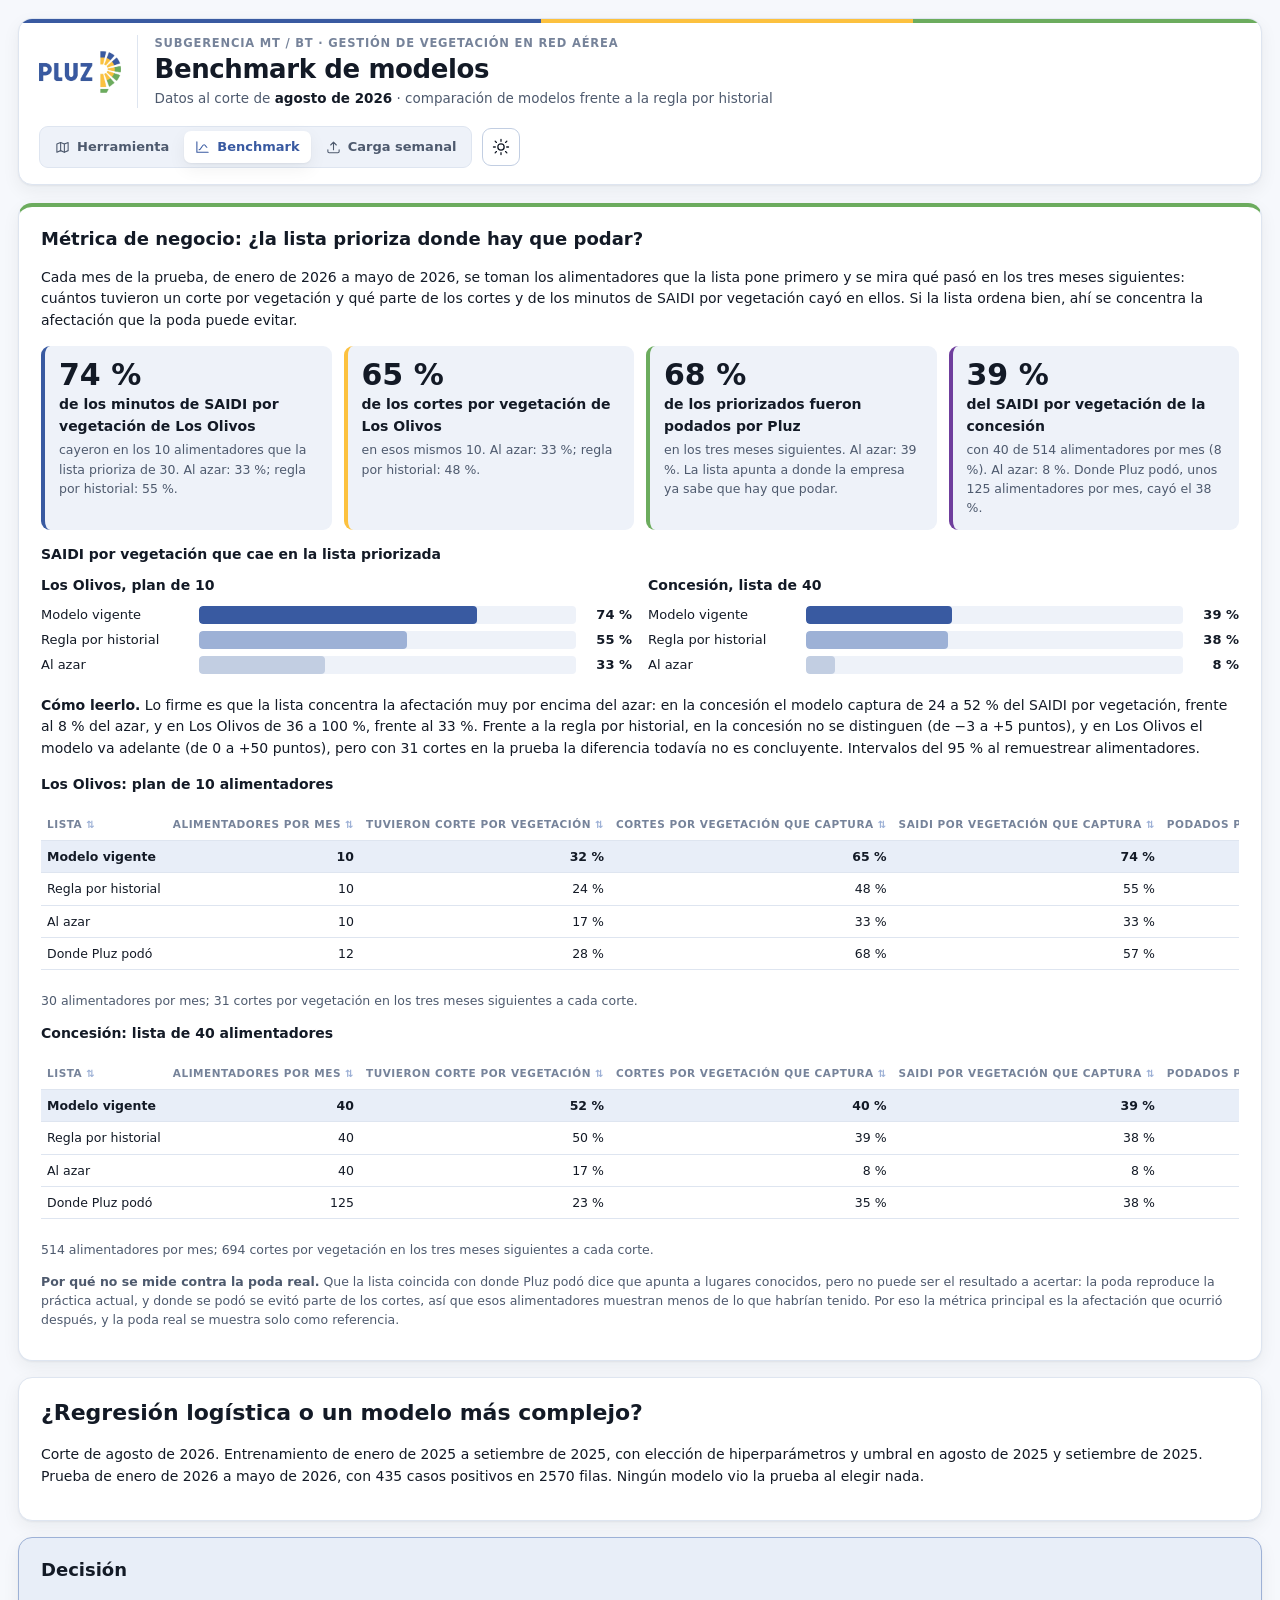
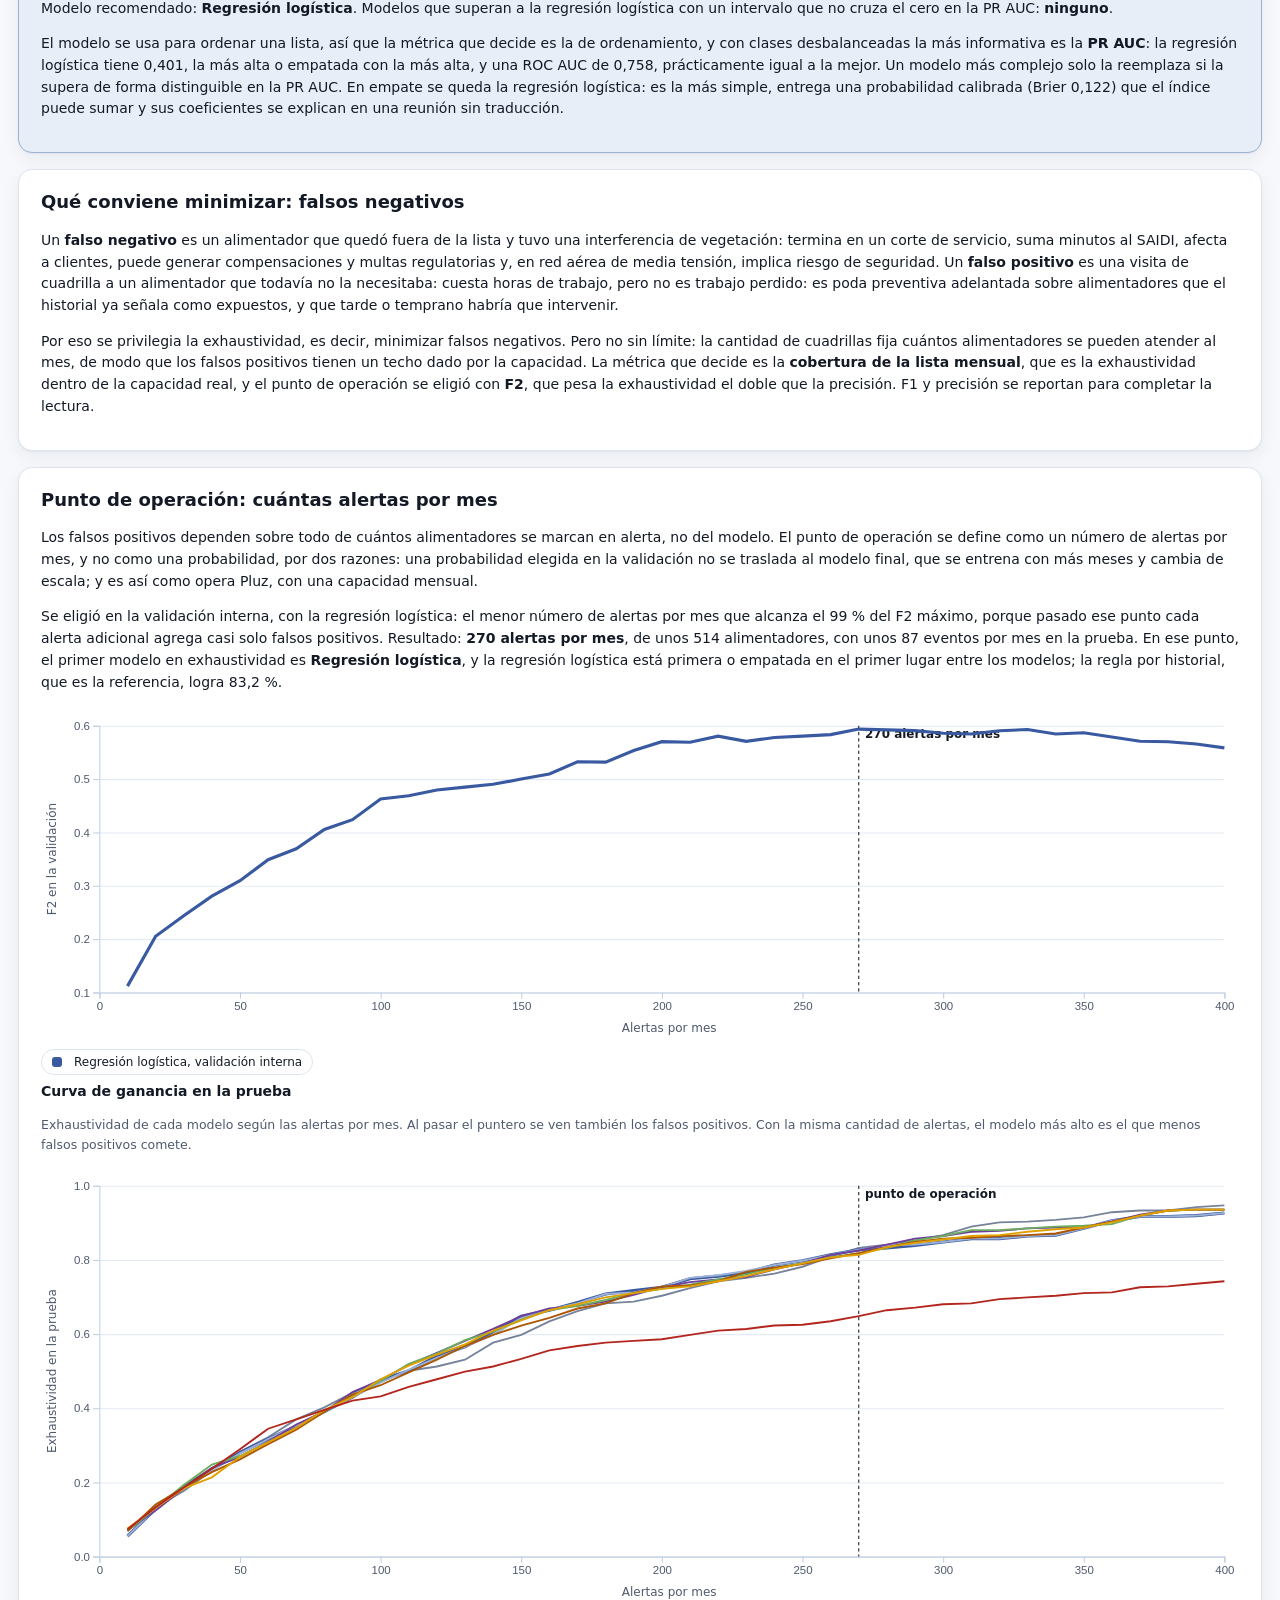
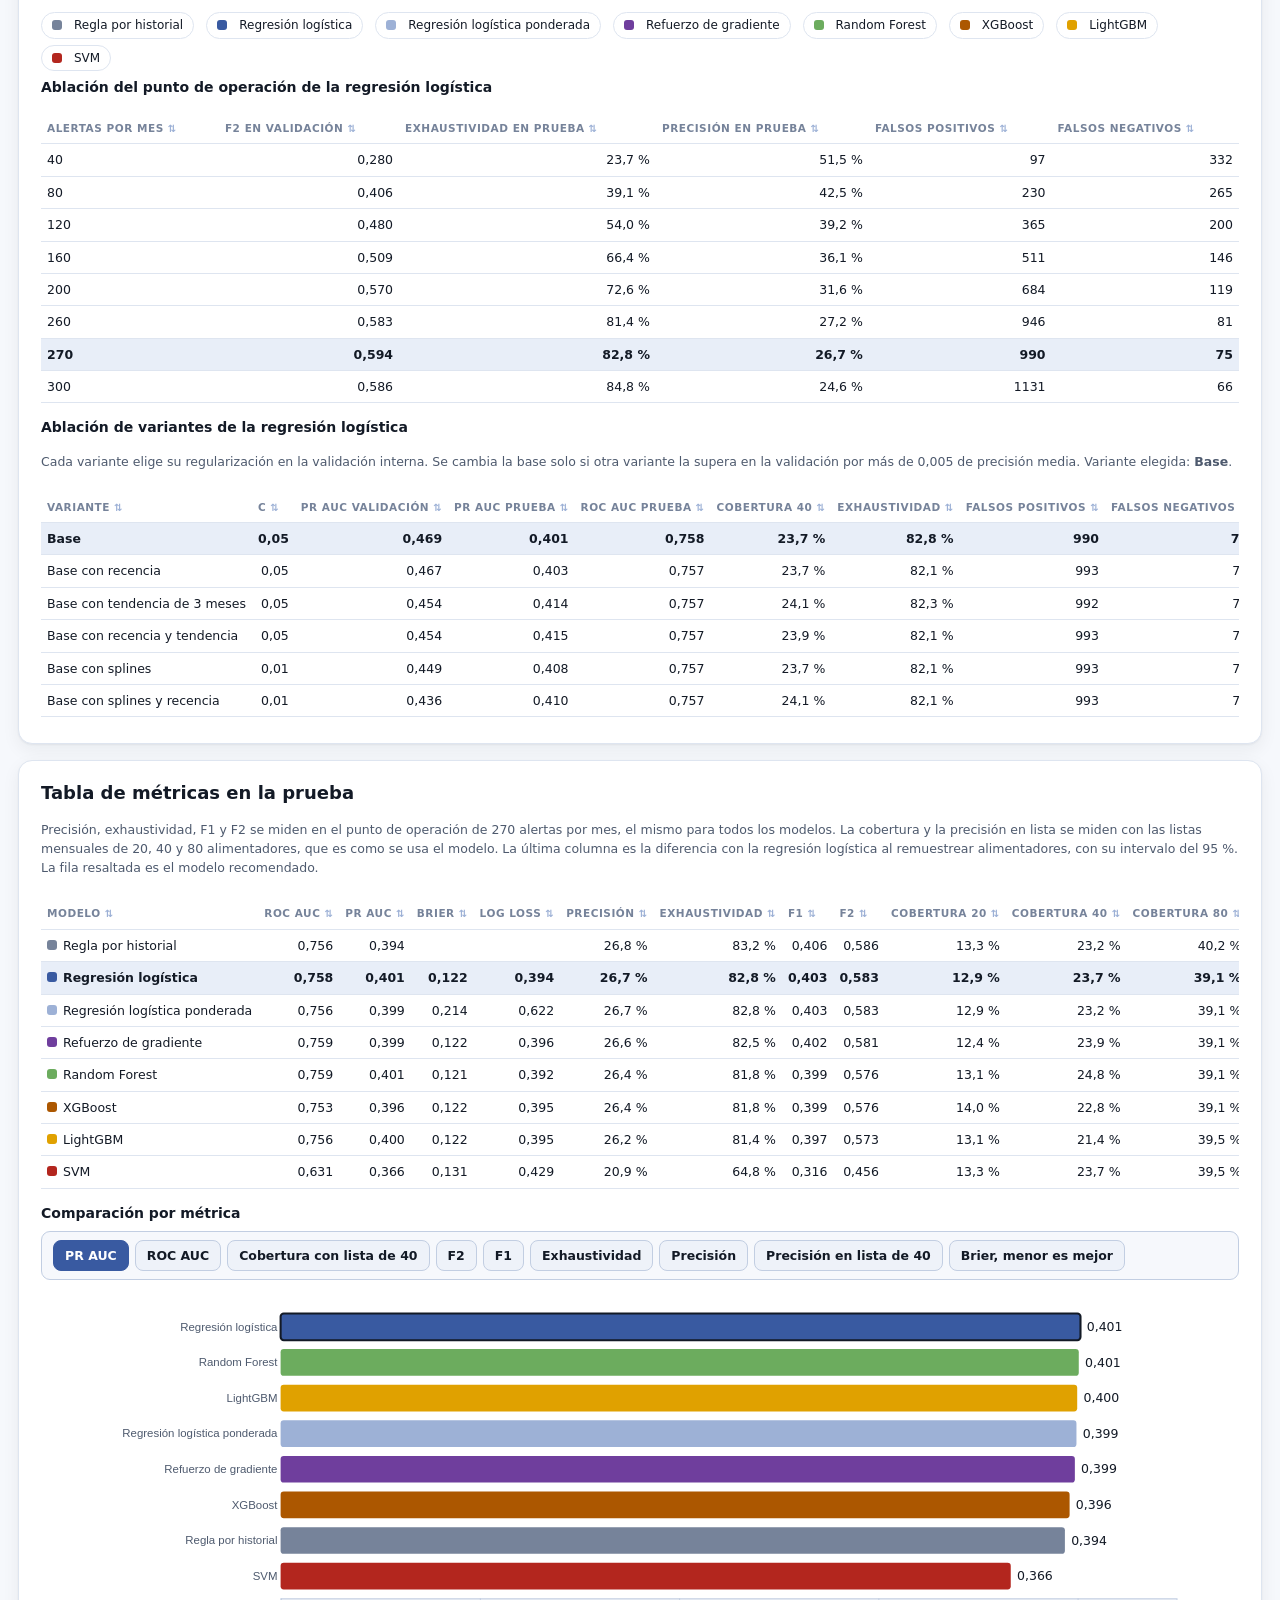
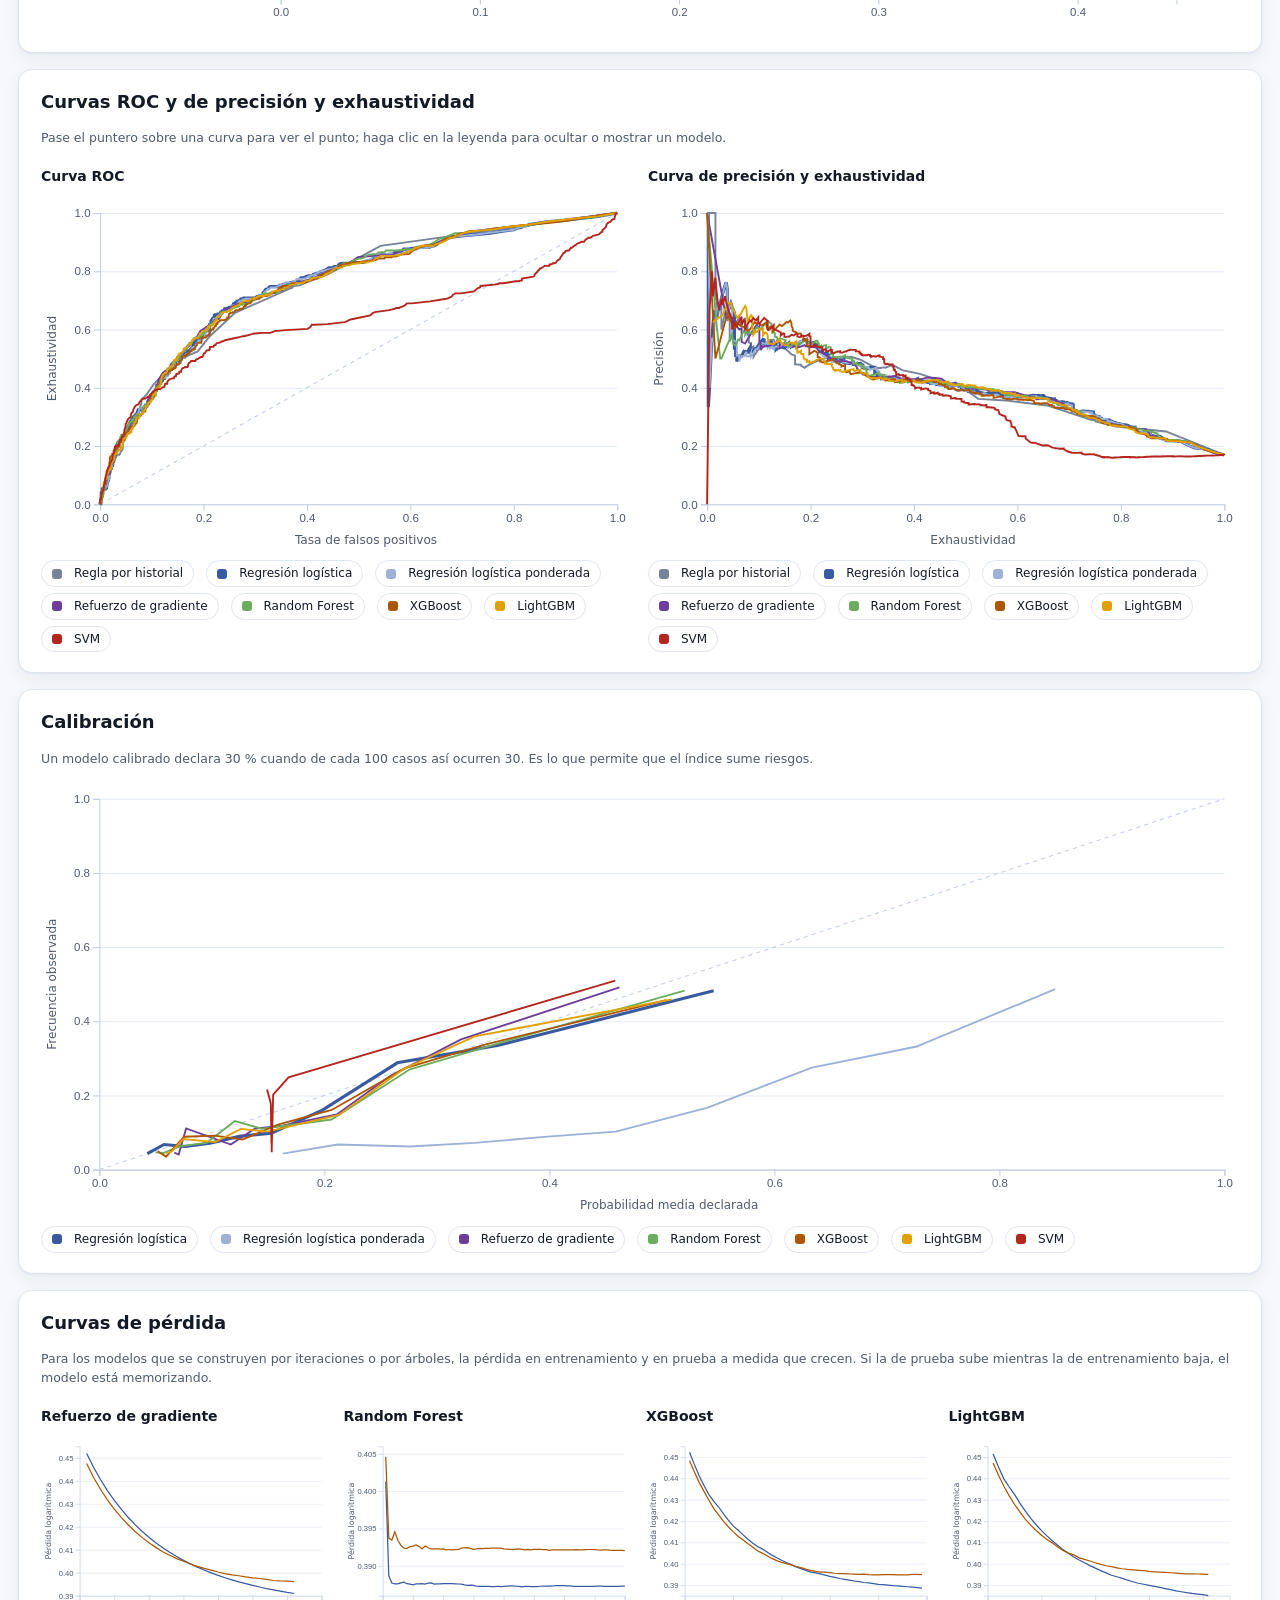
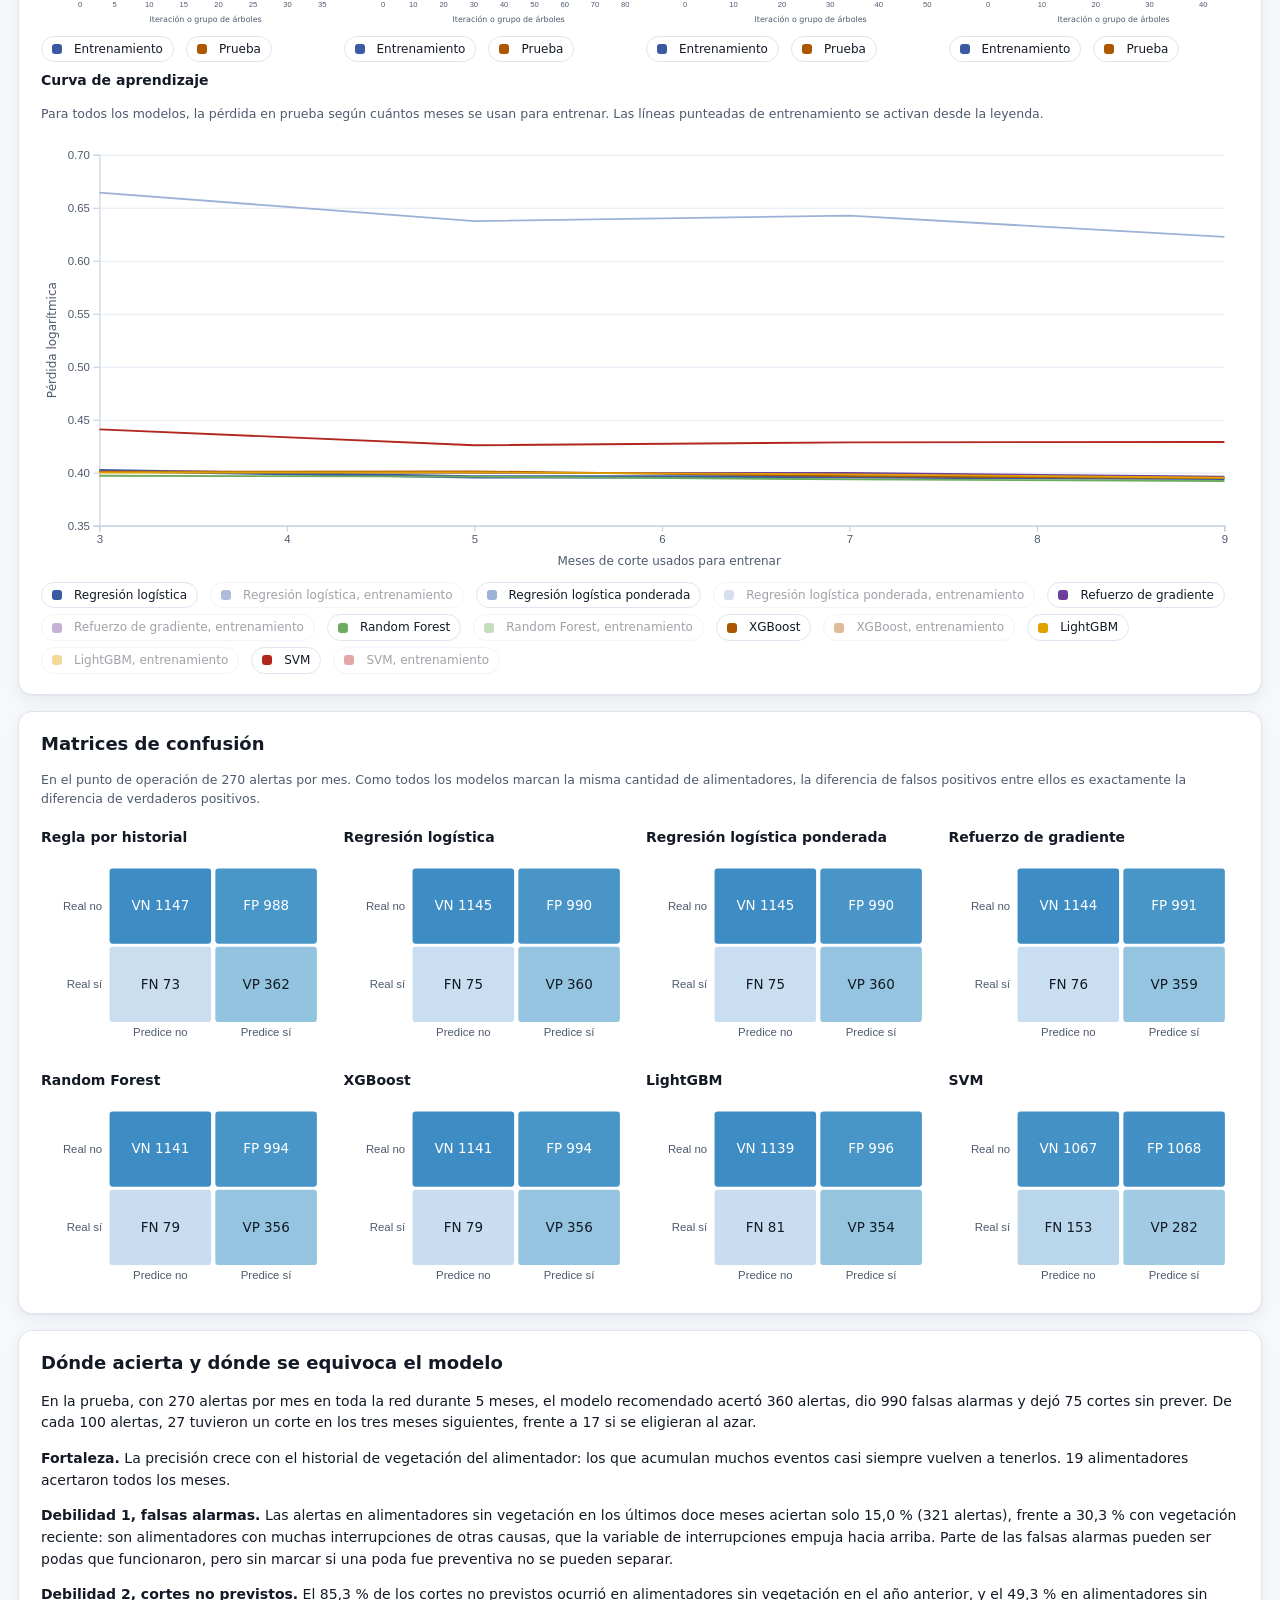
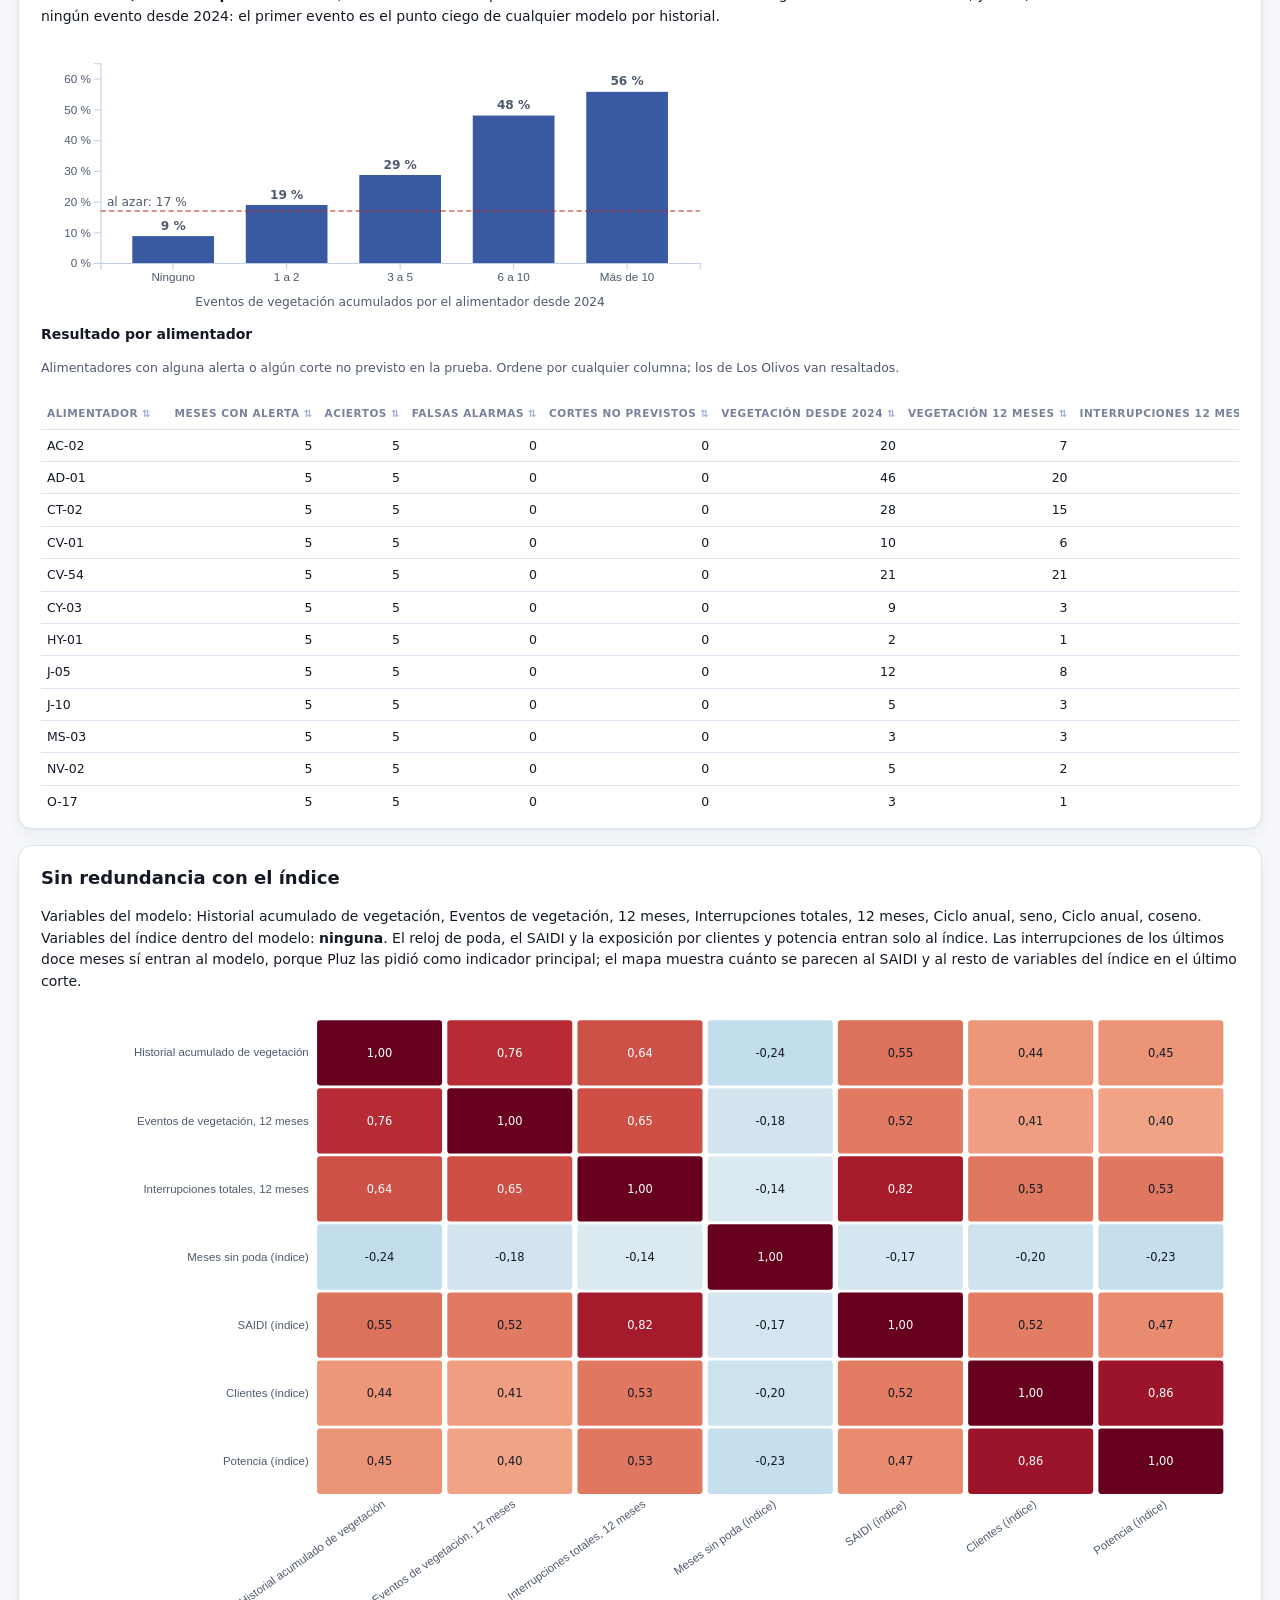
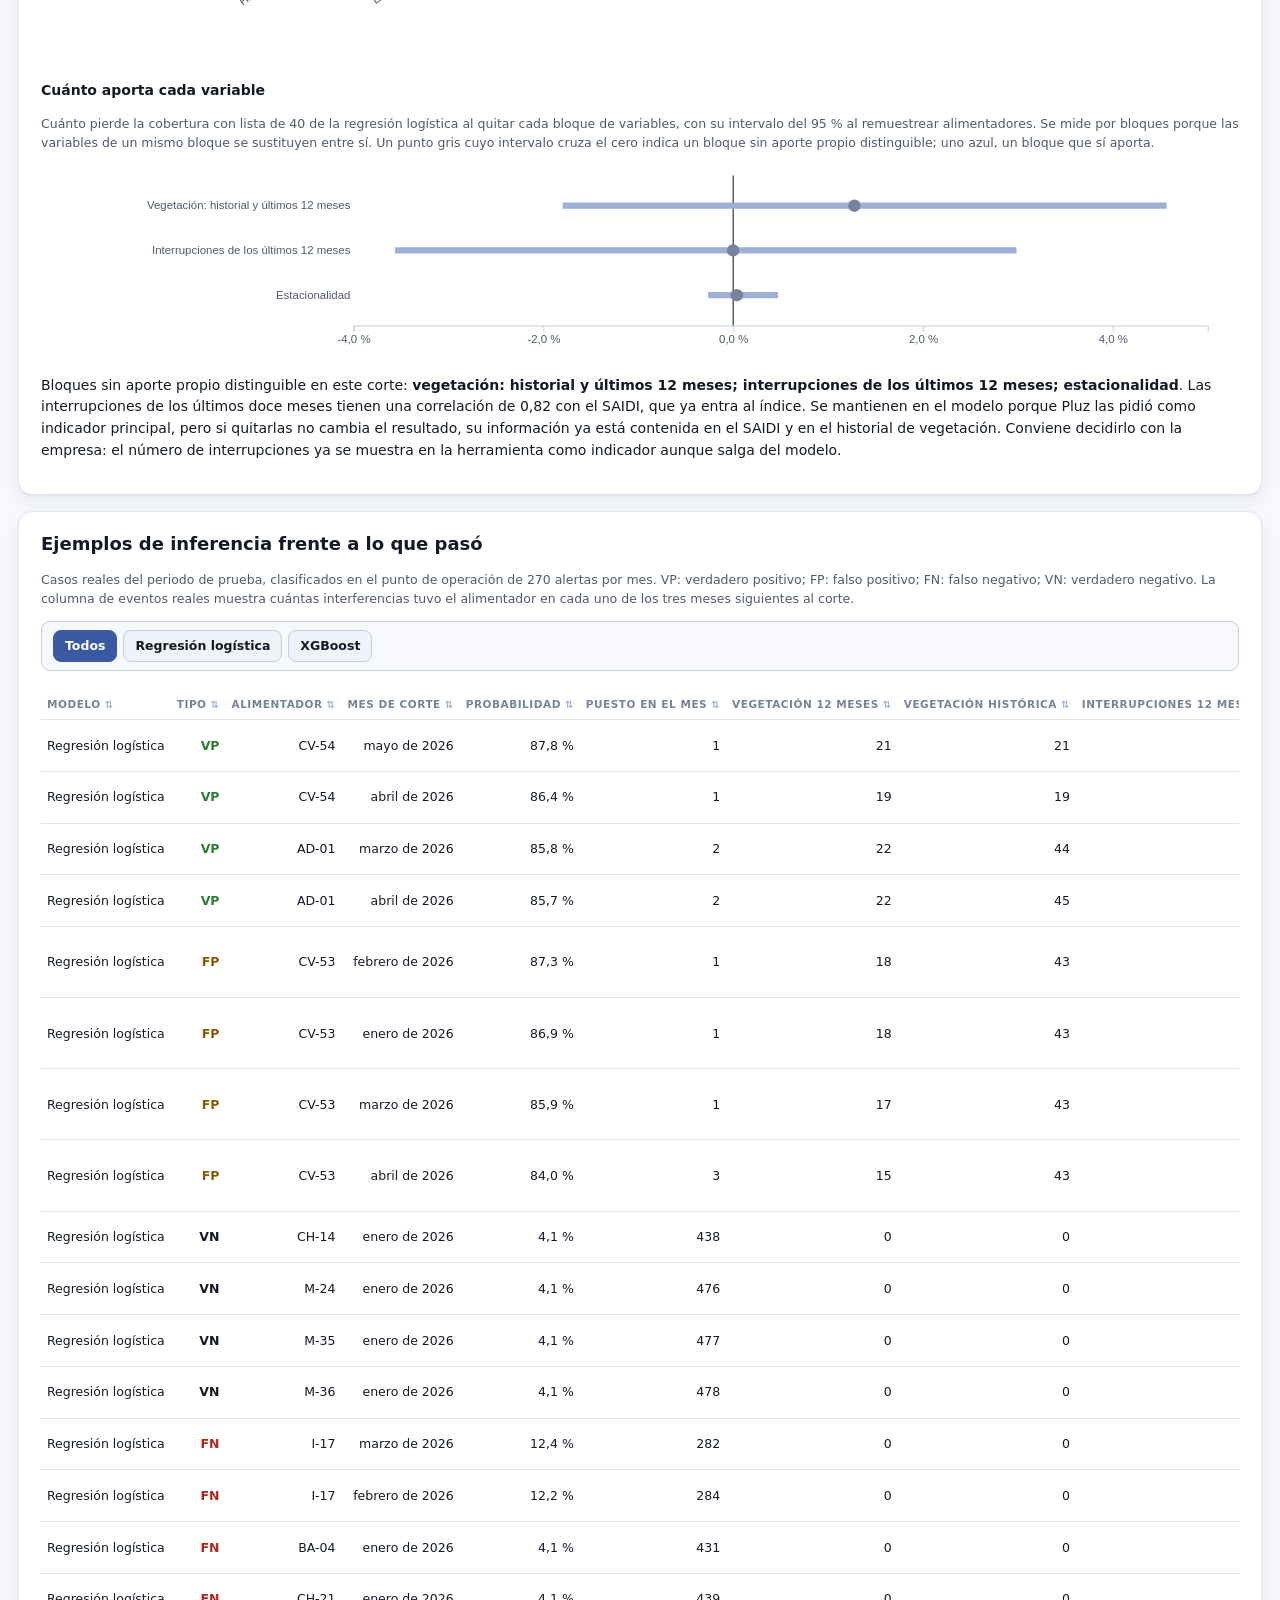
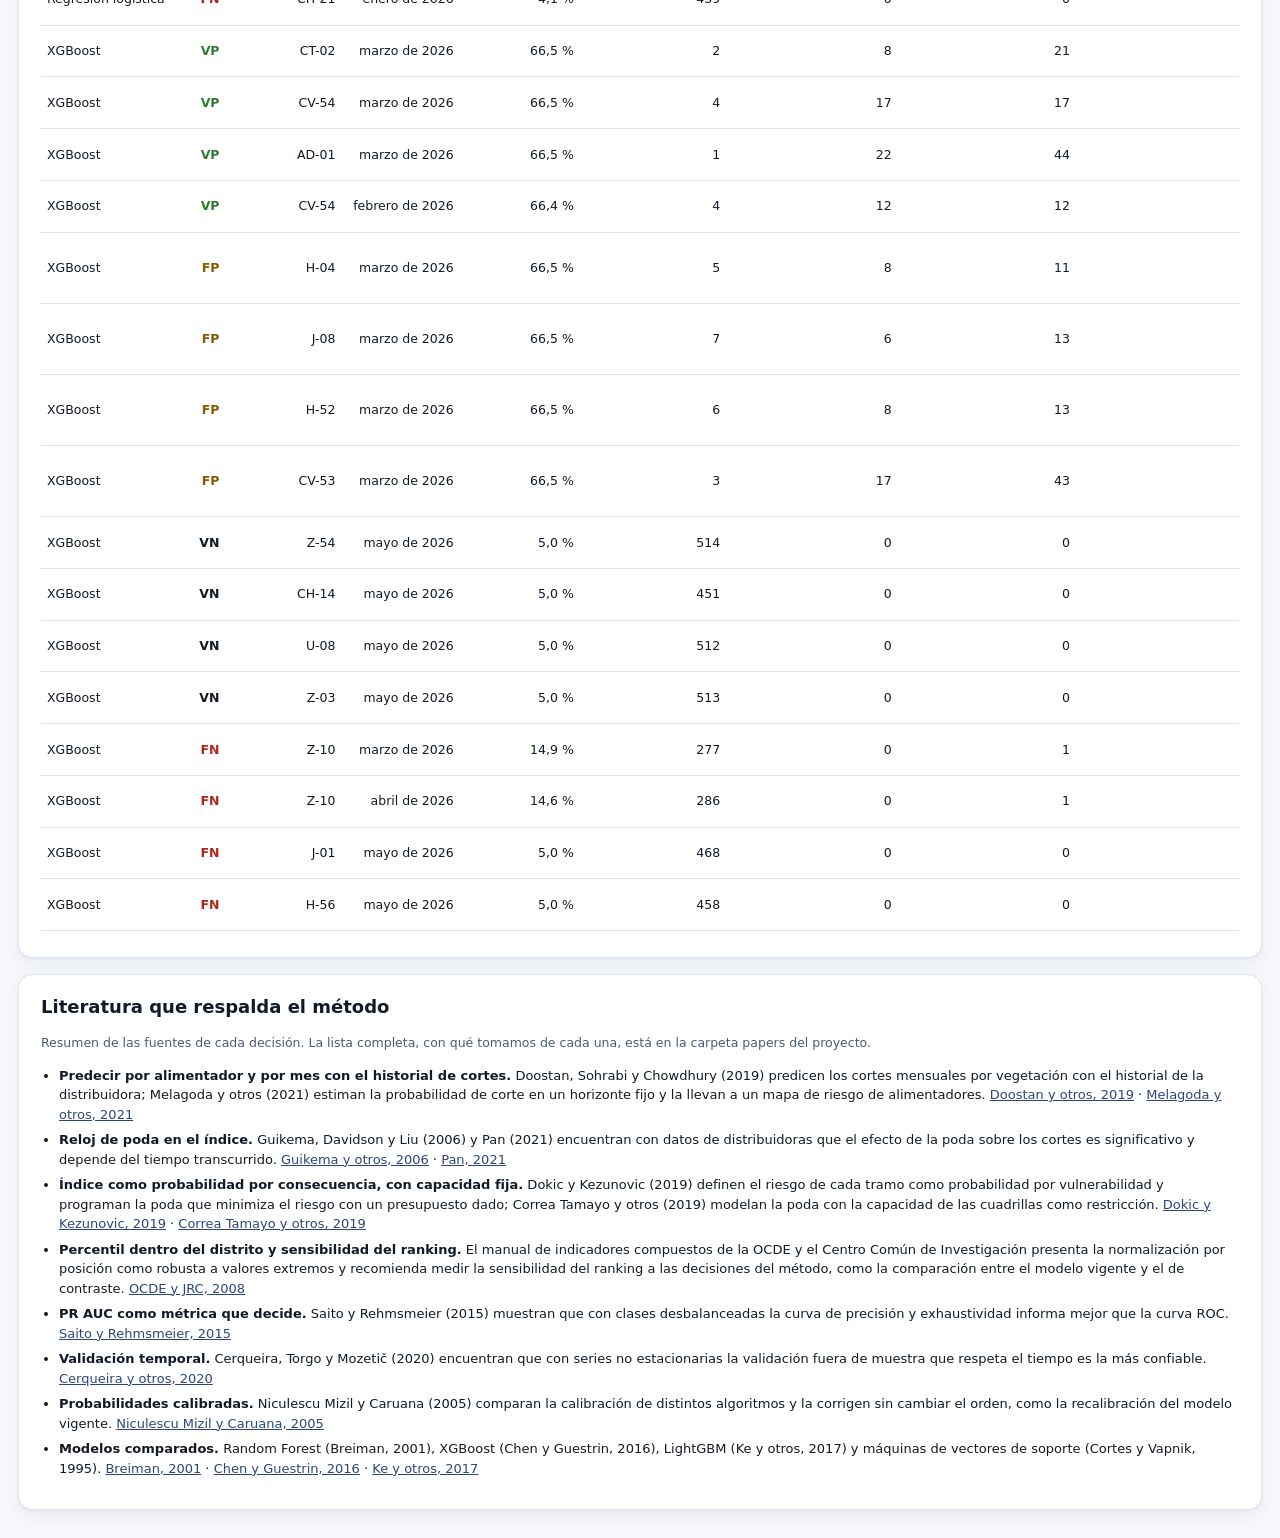
==== commit be831de9: "Metrica de negocio al inicio del benchmark: SAIDI y cortes por vegetacion capturados por la   lista " ====
--- a/benchmark/index.html
+++ b/benchmark/index.html
@@ -858,6 +858,13 @@
 .bm h2{margin:0 0 8px;font-size:18px;color:var(--tinta)}.bm h3{margin:6px 0;font-size:14px;color:var(--tinta)}
 .bm .intro h2{font-size:22px}
 .bm .decision{background:var(--azul-100);border-color:var(--azul-300)}
+.bm .negocio{border-top:4px solid var(--pluz-verde)}
+.kpis-neg{display:grid;grid-template-columns:repeat(auto-fit,minmax(min(240px,100%),1fr));gap:12px;margin:14px 0}
+.kpi-neg{background:var(--superficie-3);border-radius:var(--radio-s);padding:12px 14px;border-left:4px solid var(--k);display:flex;flex-direction:column;gap:3px}
+.kpi-neg b{font-size:30px;line-height:1.1;color:var(--tinta)}.kpi-neg .t{font-weight:600;color:var(--tinta)}.kpi-neg .d{font-size:12.5px;color:var(--tinta-2)}
+.grupo-neg h3{margin:4px 0 8px}.barra-neg{display:grid;grid-template-columns:150px 1fr 48px;align-items:center;gap:8px;margin:5px 0;font-size:13px}
+.barra-neg .pista{background:var(--superficie-3);border-radius:4px;height:18px;overflow:hidden}.barra-neg .relleno{display:block;height:100%;border-radius:4px}
+.barra-neg .v{font-weight:600;text-align:right}
 .tabla{overflow-x:auto}table{border-collapse:collapse;width:100%;font-size:12.5px;margin:8px 0}
 th,td{padding:6px 8px;border-bottom:1px solid var(--borde);text-align:right;white-space:nowrap}
 th:first-child,td:first-child,#ejemplos td:last-child{text-align:left}th{background:var(--superficie-3);font-weight:600}
@@ -982,6 +989,17 @@
     </button>
   </div>
 </header><main class='bm'>
+<section class="negocio"><h2>Métrica de negocio: ¿la lista prioriza donde hay que podar?</h2>
+<p>Cada mes de la prueba, de enero de 2026 a mayo de 2026, se toman los alimentadores que la lista pone primero y se mira qué pasó en los tres meses siguientes: cuántos tuvieron un corte por vegetación y qué parte de los cortes y de los minutos de SAIDI por vegetación cayó en ellos. Si la lista ordena bien, ahí se concentra la afectación que la poda puede evitar.</p>
+<div class="kpis-neg"><div class='kpi-neg' style='--k:var(--pluz-azul)'><b>74 %</b><span class='t'>de los minutos de SAIDI por vegetación de Los Olivos</span><span class='d'>cayeron en los 10 alimentadores que la lista prioriza de 30. Al azar: 33 %; regla por historial: 55 %.</span></div><div class='kpi-neg' style='--k:var(--pluz-amarillo)'><b>65 %</b><span class='t'>de los cortes por vegetación de Los Olivos</span><span class='d'>en esos mismos 10. Al azar: 33 %; regla por historial: 48 %.</span></div><div class='kpi-neg' style='--k:var(--pluz-verde)'><b>68 %</b><span class='t'>de los priorizados fueron podados por Pluz</span><span class='d'>en los tres meses siguientes. Al azar: 39 %. La lista apunta a donde la empresa ya sabe que hay que podar.</span></div><div class='kpi-neg' style='--k:var(--comp-3)'><b>39 %</b><span class='t'>del SAIDI por vegetación de la concesión</span><span class='d'>con 40 de 514 alimentadores por mes (8 %). Al azar: 8 %. Donde Pluz podó, unos 125 alimentadores por mes, cayó el 38 %.</span></div></div>
+<h3>SAIDI por vegetación que cae en la lista priorizada</h3>
+<div class='par'><div class='grupo-neg'><h3>Los Olivos, plan de 10</h3><div class='barra-neg'><span class='e'>Modelo vigente</span><span class='pista'><span class='relleno' style='width:73.8%;background:var(--pluz-azul)'></span></span><span class='v'>74 %</span></div><div class='barra-neg'><span class='e'>Regla por historial</span><span class='pista'><span class='relleno' style='width:55.2%;background:#9db1d6'></span></span><span class='v'>55 %</span></div><div class='barra-neg'><span class='e'>Al azar</span><span class='pista'><span class='relleno' style='width:33.3%;background:var(--borde-fuerte)'></span></span><span class='v'>33 %</span></div></div><div class='grupo-neg'><h3>Concesión, lista de 40</h3><div class='barra-neg'><span class='e'>Modelo vigente</span><span class='pista'><span class='relleno' style='width:38.8%;background:var(--pluz-azul)'></span></span><span class='v'>39 %</span></div><div class='barra-neg'><span class='e'>Regla por historial</span><span class='pista'><span class='relleno' style='width:37.7%;background:#9db1d6'></span></span><span class='v'>38 %</span></div><div class='barra-neg'><span class='e'>Al azar</span><span class='pista'><span class='relleno' style='width:7.8%;background:var(--borde-fuerte)'></span></span><span class='v'>8 %</span></div></div></div>
+<p><b>Cómo leerlo.</b> Lo firme es que la lista concentra la afectación muy por encima del azar: en la concesión el modelo captura de 24 a 52 % del SAIDI por vegetación, frente al 8 % del azar, y en Los Olivos de 36 a 100 %, frente al 33 %. Frente a la regla por historial, en la concesión no se distinguen (de −3 a +5 puntos), y en Los Olivos el modelo va adelante (de 0 a +50 puntos), pero con 31 cortes en la prueba la diferencia todavía no es concluyente. Intervalos del 95 % al remuestrear alimentadores.</p>
+<h3>Los Olivos: plan de 10 alimentadores</h3><div class='tabla'><table><thead><tr><th>Lista</th><th>Alimentadores por mes</th><th>Tuvieron corte por vegetación</th><th>Cortes por vegetación que captura</th><th>SAIDI por vegetación que captura</th><th>Podados por Pluz</th></tr></thead><tbody><tr class=elegido><td>Modelo vigente</td><td>10</td><td>32 %</td><td>65 %</td><td>74 %</td><td>68 %</td></tr><tr><td>Regla por historial</td><td>10</td><td>24 %</td><td>48 %</td><td>55 %</td><td>58 %</td></tr><tr><td>Al azar</td><td>10</td><td>17 %</td><td>33 %</td><td>33 %</td><td>39 %</td></tr><tr><td>Donde Pluz podó</td><td>12</td><td>28 %</td><td>68 %</td><td>57 %</td><td>100 %</td></tr></tbody></table></div><p class='nota'>30 alimentadores por mes; 31 cortes por vegetación en los tres meses siguientes a cada corte.</p>
+<h3>Concesión: lista de 40 alimentadores</h3><div class='tabla'><table><thead><tr><th>Lista</th><th>Alimentadores por mes</th><th>Tuvieron corte por vegetación</th><th>Cortes por vegetación que captura</th><th>SAIDI por vegetación que captura</th><th>Podados por Pluz</th></tr></thead><tbody><tr class=elegido><td>Modelo vigente</td><td>40</td><td>52 %</td><td>40 %</td><td>39 %</td><td>36 %</td></tr><tr><td>Regla por historial</td><td>40</td><td>50 %</td><td>39 %</td><td>38 %</td><td>39 %</td></tr><tr><td>Al azar</td><td>40</td><td>17 %</td><td>8 %</td><td>8 %</td><td>24 %</td></tr><tr><td>Donde Pluz podó</td><td>125</td><td>23 %</td><td>35 %</td><td>38 %</td><td>100 %</td></tr></tbody></table></div><p class='nota'>514 alimentadores por mes; 694 cortes por vegetación en los tres meses siguientes a cada corte.</p>
+<p class="nota"><b>Por qué no se mide contra la poda real.</b> Que la lista coincida con donde Pluz podó dice que apunta a lugares conocidos, pero no puede ser el resultado a acertar: la poda reproduce la práctica actual, y donde se podó se evitó parte de los cortes, así que esos alimentadores muestran menos de lo que habrían tenido. Por eso la métrica principal es la afectación que ocurrió después, y la poda real se muestra solo como referencia.</p>
+</section>
+
 <section class="intro"><h2>¿Regresión logística o un modelo más complejo?</h2>
 <p>Corte de agosto de 2026. Entrenamiento de enero de 2025 a setiembre de 2025, con elección de hiperparámetros y umbral en agosto de 2025 y setiembre de 2025. Prueba de enero de 2026 a mayo de 2026, con 435 casos positivos en 2570 filas. Ningún modelo vio la prueba al elegir nada.</p></section>
 
@@ -1049,7 +1067,7 @@
 <div class="selector" id="filtro-ejemplos"><button data-modelo="" class="activo">Todos</button><button data-modelo='Regresión logística'>Regresión logística</button><button data-modelo='XGBoost'>XGBoost</button></div>
 <div class="tabla"><table id='ejemplos'><thead><tr><th>Modelo</th><th>Tipo</th><th>Alimentador</th><th>Mes de corte</th><th>Probabilidad</th><th>Puesto en el mes</th><th>Vegetación 12 meses</th><th>Vegetación histórica</th><th>Interrupciones 12 meses</th><th>Eventos reales en los 3 meses siguientes</th><th>Lectura</th></tr></thead><tbody><tr class='tVP' data-modelo='Regresión logística'><td>Regresión logística</td><td><b>VP</b></td><td>CV-54</td><td>mayo de 2026</td><td>87,8 %</td><td>1</td><td>21</td><td>21</td><td>79</td><td>1 · 1 · 0</td><td>Estaba en la lista y tuvo evento: la poda habría llegado a tiempo.</td></tr><tr class='tVP' data-modelo='Regresión logística'><td>Regresión logística</td><td><b>VP</b></td><td>CV-54</td><td>abril de 2026</td><td>86,4 %</td><td>1</td><td>19</td><td>19</td><td>70</td><td>2 · 1 · 1</td><td>Estaba en la lista y tuvo evento: la poda habría llegado a tiempo.</td></tr><tr class='tVP' data-modelo='Regresión logística'><td>Regresión logística</td><td><b>VP</b></td><td>AD-01</td><td>marzo de 2026</td><td>85,8 %</td><td>2</td><td>22</td><td>44</td><td>51</td><td>1 · 1 · 1</td><td>Estaba en la lista y tuvo evento: la poda habría llegado a tiempo.</td></tr><tr class='tVP' data-modelo='Regresión logística'><td>Regresión logística</td><td><b>VP</b></td><td>AD-01</td><td>abril de 2026</td><td>85,7 %</td><td>2</td><td>22</td><td>45</td><td>50</td><td>1 · 1 · 4</td><td>Estaba en la lista y tuvo evento: la poda habría llegado a tiempo.</td></tr><tr class='tFP' data-modelo='Regresión logística'><td>Regresión logística</td><td><b>FP</b></td><td>CV-53</td><td>febrero de 2026</td><td>87,3 %</td><td>1</td><td>18</td><td>43</td><td>65</td><td>0 · 0 · 0</td><td>Estaba en la lista y no tuvo evento: una visita que no hacía falta todavía.</td></tr><tr class='tFP' data-modelo='Regresión logística'><td>Regresión logística</td><td><b>FP</b></td><td>CV-53</td><td>enero de 2026</td><td>86,9 %</td><td>1</td><td>18</td><td>43</td><td>65</td><td>0 · 0 · 0</td><td>Estaba en la lista y no tuvo evento: una visita que no hacía falta todavía.</td></tr><tr class='tFP' data-modelo='Regresión logística'><td>Regresión logística</td><td><b>FP</b></td><td>CV-53</td><td>marzo de 2026</td><td>85,9 %</td><td>1</td><td>17</td><td>43</td><td>56</td><td>0 · 0 · 0</td><td>Estaba en la lista y no tuvo evento: una visita que no hacía falta todavía.</td></tr><tr class='tFP' data-modelo='Regresión logística'><td>Regresión logística</td><td><b>FP</b></td><td>CV-53</td><td>abril de 2026</td><td>84,0 %</td><td>3</td><td>15</td><td>43</td><td>48</td><td>0 · 0 · 0</td><td>Estaba en la lista y no tuvo evento: una visita que no hacía falta todavía.</td></tr><tr class='tVN' data-modelo='Regresión logística'><td>Regresión logística</td><td><b>VN</b></td><td>CH-14</td><td>enero de 2026</td><td>4,1 %</td><td>438</td><td>0</td><td>0</td><td>0</td><td>0 · 0 · 0</td><td>Quedó fuera y no tuvo evento: correcto dejarlo para después.</td></tr><tr class='tVN' data-modelo='Regresión logística'><td>Regresión logística</td><td><b>VN</b></td><td>M-24</td><td>enero de 2026</td><td>4,1 %</td><td>476</td><td>0</td><td>0</td><td>0</td><td>0 · 0 · 0</td><td>Quedó fuera y no tuvo evento: correcto dejarlo para después.</td></tr><tr class='tVN' data-modelo='Regresión logística'><td>Regresión logística</td><td><b>VN</b></td><td>M-35</td><td>enero de 2026</td><td>4,1 %</td><td>477</td><td>0</td><td>0</td><td>0</td><td>0 · 0 · 0</td><td>Quedó fuera y no tuvo evento: correcto dejarlo para después.</td></tr><tr class='tVN' data-modelo='Regresión logística'><td>Regresión logística</td><td><b>VN</b></td><td>M-36</td><td>enero de 2026</td><td>4,1 %</td><td>478</td><td>0</td><td>0</td><td>0</td><td>0 · 0 · 0</td><td>Quedó fuera y no tuvo evento: correcto dejarlo para después.</td></tr><tr class='tFN' data-modelo='Regresión logística'><td>Regresión logística</td><td><b>FN</b></td><td>I-17</td><td>marzo de 2026</td><td>12,4 %</td><td>282</td><td>0</td><td>0</td><td>3</td><td>1 · 0 · 0</td><td>Quedó fuera de la lista y tuvo evento: el caso que más cuesta.</td></tr><tr class='tFN' data-modelo='Regresión logística'><td>Regresión logística</td><td><b>FN</b></td><td>I-17</td><td>febrero de 2026</td><td>12,2 %</td><td>284</td><td>0</td><td>0</td><td>3</td><td>0 · 1 · 0</td><td>Quedó fuera de la lista y tuvo evento: el caso que más cuesta.</td></tr><tr class='tFN' data-modelo='Regresión logística'><td>Regresión logística</td><td><b>FN</b></td><td>BA-04</td><td>enero de 2026</td><td>4,1 %</td><td>431</td><td>0</td><td>0</td><td>0</td><td>0 · 1 · 0</td><td>Quedó fuera de la lista y tuvo evento: el caso que más cuesta.</td></tr><tr class='tFN' data-modelo='Regresión logística'><td>Regresión logística</td><td><b>FN</b></td><td>CH-21</td><td>enero de 2026</td><td>4,1 %</td><td>439</td><td>0</td><td>0</td><td>0</td><td>1 · 0 · 0</td><td>Quedó fuera de la lista y tuvo evento: el caso que más cuesta.</td></tr><tr class='tVP' data-modelo='XGBoost'><td>XGBoost</td><td><b>VP</b></td><td>CT-02</td><td>marzo de 2026</td><td>66,5 %</td><td>2</td><td>8</td><td>21</td><td>33</td><td>2 · 5 · 12</td><td>Estaba en la lista y tuvo evento: la poda habría llegado a tiempo.</td></tr><tr class='tVP' data-modelo='XGBoost'><td>XGBoost</td><td><b>VP</b></td><td>CV-54</td><td>marzo de 2026</td><td>66,5 %</td><td>4</td><td>17</td><td>17</td><td>56</td><td>2 · 2 · 1</td><td>Estaba en la lista y tuvo evento: la poda habría llegado a tiempo.</td></tr><tr class='tVP' data-modelo='XGBoost'><td>XGBoost</td><td><b>VP</b></td><td>AD-01</td><td>marzo de 2026</td><td>66,5 %</td><td>1</td><td>22</td><td>44</td><td>51</td><td>1 · 1 · 1</td><td>Estaba en la lista y tuvo evento: la poda habría llegado a tiempo.</td></tr><tr class='tVP' data-modelo='XGBoost'><td>XGBoost</td><td><b>VP</b></td><td>CV-54</td><td>febrero de 2026</td><td>66,4 %</td><td>4</td><td>12</td><td>12</td><td>47</td><td>5 · 2 · 2</td><td>Estaba en la lista y tuvo evento: la poda habría llegado a tiempo.</td></tr><tr class='tFP' data-modelo='XGBoost'><td>XGBoost</td><td><b>FP</b></td><td>H-04</td><td>marzo de 2026</td><td>66,5 %</td><td>5</td><td>8</td><td>11</td><td>22</td><td>0 · 0 · 0</td><td>Estaba en la lista y no tuvo evento: una visita que no hacía falta todavía.</td></tr><tr class='tFP' data-modelo='XGBoost'><td>XGBoost</td><td><b>FP</b></td><td>J-08</td><td>marzo de 2026</td><td>66,5 %</td><td>7</td><td>6</td><td>13</td><td>22</td><td>0 · 0 · 0</td><td>Estaba en la lista y no tuvo evento: una visita que no hacía falta todavía.</td></tr><tr class='tFP' data-modelo='XGBoost'><td>XGBoost</td><td><b>FP</b></td><td>H-52</td><td>marzo de 2026</td><td>66,5 %</td><td>6</td><td>8</td><td>13</td><td>36</td><td>0 · 0 · 0</td><td>Estaba en la lista y no tuvo evento: una visita que no hacía falta todavía.</td></tr><tr class='tFP' data-modelo='XGBoost'><td>XGBoost</td><td><b>FP</b></td><td>CV-53</td><td>marzo de 2026</td><td>66,5 %</td><td>3</td><td>17</td><td>43</td><td>56</td><td>0 · 0 · 0</td><td>Estaba en la lista y no tuvo evento: una visita que no hacía falta todavía.</td></tr><tr class='tVN' data-modelo='XGBoost'><td>XGBoost</td><td><b>VN</b></td><td>Z-54</td><td>mayo de 2026</td><td>5,0 %</td><td>514</td><td>0</td><td>0</td><td>0</td><td>0 · 0 · 0</td><td>Quedó fuera y no tuvo evento: correcto dejarlo para después.</td></tr><tr class='tVN' data-modelo='XGBoost'><td>XGBoost</td><td><b>VN</b></td><td>CH-14</td><td>mayo de 2026</td><td>5,0 %</td><td>451</td><td>0</td><td>0</td><td>0</td><td>0 · 0 · 0</td><td>Quedó fuera y no tuvo evento: correcto dejarlo para después.</td></tr><tr class='tVN' data-modelo='XGBoost'><td>XGBoost</td><td><b>VN</b></td><td>U-08</td><td>mayo de 2026</td><td>5,0 %</td><td>512</td><td>0</td><td>0</td><td>0</td><td>0 · 0 · 0</td><td>Quedó fuera y no tuvo evento: correcto dejarlo para después.</td></tr><tr class='tVN' data-modelo='XGBoost'><td>XGBoost</td><td><b>VN</b></td><td>Z-03</td><td>mayo de 2026</td><td>5,0 %</td><td>513</td><td>0</td><td>0</td><td>0</td><td>0 · 0 · 0</td><td>Quedó fuera y no tuvo evento: correcto dejarlo para después.</td></tr><tr class='tFN' data-modelo='XGBoost'><td>XGBoost</td><td><b>FN</b></td><td>Z-10</td><td>marzo de 2026</td><td>14,9 %</td><td>277</td><td>0</td><td>1</td><td>3</td><td>0 · 1 · 0</td><td>Quedó fuera de la lista y tuvo evento: el caso que más cuesta.</td></tr><tr class='tFN' data-modelo='XGBoost'><td>XGBoost</td><td><b>FN</b></td><td>Z-10</td><td>abril de 2026</td><td>14,6 %</td><td>286</td><td>0</td><td>1</td><td>2</td><td>1 · 0 · 0</td><td>Quedó fuera de la lista y tuvo evento: el caso que más cuesta.</td></tr><tr class='tFN' data-modelo='XGBoost'><td>XGBoost</td><td><b>FN</b></td><td>J-01</td><td>mayo de 2026</td><td>5,0 %</td><td>468</td><td>0</td><td>0</td><td>0</td><td>0 · 1 · 0</td><td>Quedó fuera de la lista y tuvo evento: el caso que más cuesta.</td></tr><tr class='tFN' data-modelo='XGBoost'><td>XGBoost</td><td><b>FN</b></td><td>H-56</td><td>mayo de 2026</td><td>5,0 %</td><td>458</td><td>0</td><td>0</td><td>0</td><td>0 · 1 · 0</td><td>Quedó fuera de la lista y tuvo evento: el caso que más cuesta.</td></tr></tbody></table></div></section>
 <section><h2>Literatura que respalda el método</h2><p class='nota'>Resumen de las fuentes de cada decisión. La lista completa, con qué tomamos de cada una, está en la carpeta papers del proyecto.</p><ul class='literatura'><li><b>Predecir por alimentador y por mes con el historial de cortes.</b> Doostan, Sohrabi y Chowdhury (2019) predicen los cortes mensuales por vegetación con el historial de la distribuidora; Melagoda y otros (2021) estiman la probabilidad de corte en un horizonte fijo y la llevan a un mapa de riesgo de alimentadores. <a href='https://arxiv.org/abs/1807.06180' target='_blank' rel='noopener'>Doostan y otros, 2019</a> · <a href='https://dl.lib.uom.lk/items/5726ff57-0d23-4d0d-a98b-2abd153526b6' target='_blank' rel='noopener'>Melagoda y otros, 2021</a></li><li><b>Reloj de poda en el índice.</b> Guikema, Davidson y Liu (2006) y Pan (2021) encuentran con datos de distribuidoras que el efecto de la poda sobre los cortes es significativo y depende del tiempo transcurrido. <a href='https://doi.org/10.1109/TPWRD.2005.860238' target='_blank' rel='noopener'>Guikema y otros, 2006</a> · <a href='https://doi.org/10.3389/fams.2021.769355' target='_blank' rel='noopener'>Pan, 2021</a></li><li><b>Índice como probabilidad por consecuencia, con capacidad fija.</b> Dokic y Kezunovic (2019) definen el riesgo de cada tramo como probabilidad por vulnerabilidad y programan la poda que minimiza el riesgo con un presupuesto dado; Correa Tamayo y otros (2019) modelan la poda con la capacidad de las cuadrillas como restricción. <a href='https://doi.org/10.1109/TSG.2018.2868457' target='_blank' rel='noopener'>Dokic y Kezunovic, 2019</a> · <a href='https://doi.org/10.22430/22565337.1173' target='_blank' rel='noopener'>Correa Tamayo y otros, 2019</a></li><li><b>Percentil dentro del distrito y sensibilidad del ranking.</b> El manual de indicadores compuestos de la OCDE y el Centro Común de Investigación presenta la normalización por posición como robusta a valores extremos y recomienda medir la sensibilidad del ranking a las decisiones del método, como la comparación entre el modelo vigente y el de contraste. <a href='https://knowledge4policy.ec.europa.eu/sites/default/files/jrc47008_handbook_final.pdf' target='_blank' rel='noopener'>OCDE y JRC, 2008</a></li><li><b>PR AUC como métrica que decide.</b> Saito y Rehmsmeier (2015) muestran que con clases desbalanceadas la curva de precisión y exhaustividad informa mejor que la curva ROC. <a href='https://doi.org/10.1371/journal.pone.0118432' target='_blank' rel='noopener'>Saito y Rehmsmeier, 2015</a></li><li><b>Validación temporal.</b> Cerqueira, Torgo y Mozetič (2020) encuentran que con series no estacionarias la validación fuera de muestra que respeta el tiempo es la más confiable. <a href='https://arxiv.org/abs/1905.11744' target='_blank' rel='noopener'>Cerqueira y otros, 2020</a></li><li><b>Probabilidades calibradas.</b> Niculescu Mizil y Caruana (2005) comparan la calibración de distintos algoritmos y la corrigen sin cambiar el orden, como la recalibración del modelo vigente. <a href='https://doi.org/10.1145/1102351.1102430' target='_blank' rel='noopener'>Niculescu Mizil y Caruana, 2005</a></li><li><b>Modelos comparados.</b> Random Forest (Breiman, 2001), XGBoost (Chen y Guestrin, 2016), LightGBM (Ke y otros, 2017) y máquinas de vectores de soporte (Cortes y Vapnik, 1995). <a href='https://doi.org/10.1023/A:1010933404324' target='_blank' rel='noopener'>Breiman, 2001</a> · <a href='https://arxiv.org/abs/1603.02754' target='_blank' rel='noopener'>Chen y Guestrin, 2016</a> · <a href='https://proceedings.neurips.cc/paper/2017/file/6449f44a102fde848669bdd9eb6b76fa-Paper.pdf' target='_blank' rel='noopener'>Ke y otros, 2017</a></li></ul></section>
-</main></div><script id='datos' type='application/json'>{"fecha": "20261019 22:17", "corte": "2026-08", "variables": ["log_veg_hist", "log_veg_12m", "log_eventos_12m", "mes_sin", "mes_cos"], "particion": {"interno": ["2025-01", "2025-04"], "validacion": ["2025-08", "2025-09"], "entrena": ["2025-01", "2025-09"], "prueba": ["2026-01", "2026-05"]}, "filas": {"interno": 2056, "validacion": 1028, "entrena": 4626, "prueba": 2570}, "positivos": {"interno": 353, "validacion": 185, "entrena": 795, "prueba": 435}, "modelos": {"Regla por historial": {"hiperparametros": {"puntaje": "eventos de 12 meses más 0,01 por el historial"}, "prueba": {"roc_auc": 0.755822767773022, "pr_auc": 0.3936453470048982, "precision": 0.26814814814814814, "recall": 0.832183908045977, "f1": 0.40560224089635855, "f2": 0.5857605177993528, "especificidad": 0.5372365339578454, "exactitud": 0.58715953307393, "alertas_por_mes": 270, "matriz": {"tn": 1147, "fp": 988, "fn": 73, "tp": 362}, "cobertura_20": 0.13333333333333333, "precision_20": 0.58, "cobertura_40": 0.23218390804597702, "precision_40": 0.505, "cobertura_80": 0.40229885057471265, "precision_80": 0.4375}, "contra_logistica": {"cobertura_40": {"media": -0.009900986270339033, "li": -0.045441394380462935, "ls": 0.03209288503990474}, "pr_auc": {"media": -0.010239218651198714, "li": -0.045198940764657164, "ls": 0.019815388793372798}}}, "Regresión logística": {"hiperparametros": {"C": 0.05}, "pr_auc_validacion": 0.46889992823415194, "prueba": {"roc_auc": 0.7577700611052787, "pr_auc": 0.40147516050077076, "precision": 0.26666666666666666, "recall": 0.8275862068965517, "f1": 0.40336134453781514, "f2": 0.5825242718446602, "especificidad": 0.5362997658079626, "exactitud": 0.585603112840467, "alertas_por_mes": 270, "matriz": {"tn": 1145, "fp": 990, "fn": 75, "tp": 360}, "brier": 0.12187530579413568, "log_loss": 0.39442436562567285, "cobertura_20": 0.12873563218390804, "precision_20": 0.56, "cobertura_40": 0.2367816091954023, "precision_40": 0.515, "cobertura_80": 0.39080459770114945, "precision_80": 0.425}, "segundos": 0.1}, "Regresión logística ponderada": {"hiperparametros": {"C": 0.05}, "pr_auc_validacion": 0.4703869905015212, "prueba": {"roc_auc": 0.7564510484804436, "pr_auc": 0.3994475324305259, "precision": 0.26666666666666666, "recall": 0.8275862068965517, "f1": 0.40336134453781514, "f2": 0.5825242718446602, "especificidad": 0.5362997658079626, "exactitud": 0.585603112840467, "alertas_por_mes": 270, "matriz": {"tn": 1145, "fp": 990, "fn": 75, "tp": 360}, "brier": 0.21356334399764268, "log_loss": 0.6224978997200598, "cobertura_20": 0.12873563218390804, "precision_20": 0.56, "cobertura_40": 0.23218390804597702, "precision_40": 0.505, "cobertura_80": 0.39080459770114945, "precision_80": 0.425}, "segundos": 0.1, "contra_logistica": {"cobertura_40": {"media": -0.001881158963296979, "li": -0.009446891552829665, "ls": 0.005469865540218948}, "pr_auc": {"media": -0.0020107014447198293, "li": -0.004243602007325538, "ls": 0.00010808509758864166}}}, "Refuerzo de gradiente": {"hiperparametros": {"max_depth": 3, "min_samples_leaf": 40, "n": 31}, "pr_auc_validacion": 0.42997941887740504, "prueba": {"roc_auc": 0.7585286279576838, "pr_auc": 0.39864638426616794, "precision": 0.2659259259259259, "recall": 0.825287356321839, "f1": 0.40224089635854343, "f2": 0.580906148867314, "especificidad": 0.535831381733021, "exactitud": 0.5848249027237354, "alertas_por_mes": 270, "matriz": {"tn": 1144, "fp": 991, "fn": 76, "tp": 359}, "brier": 0.12231395384006834, "log_loss": 0.39617856373993826, "cobertura_20": 0.12413793103448276, "precision_20": 0.54, "cobertura_40": 0.23908045977011494, "precision_40": 0.52, "cobertura_80": 0.39080459770114945, "precision_80": 0.425}, "segundos": 0.2, "contra_logistica": {"cobertura_40": {"media": -0.0009195762484042911, "li": -0.02039180084635678, "ls": 0.018346799533171705}, "pr_auc": {"media": -0.004924965699901782, "li": -0.028160495578266918, "ls": 0.01689624370838234}}}, "Random Forest": {"hiperparametros": {"max_depth": 4, "min_samples_leaf": 50}, "pr_auc_validacion": 0.45227101522929114, "prueba": {"roc_auc": 0.7588424991251446, "pr_auc": 0.40061037329684657, "precision": 0.2637037037037037, "recall": 0.8183908045977012, "f1": 0.3988795518207283, "f2": 0.5760517799352751, "especificidad": 0.5344262295081967, "exactitud": 0.5824902723735409, "alertas_por_mes": 270, "matriz": {"tn": 1141, "fp": 994, "fn": 79, "tp": 356}, "brier": 0.12124395430935059, "log_loss": 0.39204048834318095, "cobertura_20": 0.1310344827586207, "precision_20": 0.57, "cobertura_40": 0.2482758620689655, "precision_40": 0.54, "cobertura_80": 0.39080459770114945, "precision_80": 0.425}, "segundos": 0.7, "contra_logistica": {"cobertura_40": {"media": 0.005839885278740864, "li": -0.019505628645056283, "ls": 0.0338944476338883}, "pr_auc": {"media": -0.003180281071742584, "li": -0.02676903156674102, "ls": 0.021880956934459576}}}, "XGBoost": {"hiperparametros": {"max_depth": 3, "min_child_weight": 20, "n": 49}, "pr_auc_validacion": 0.4404345290233473, "prueba": {"roc_auc": 0.7527098979784113, "pr_auc": 0.39601236390775135, "precision": 0.2637037037037037, "recall": 0.8183908045977012, "f1": 0.3988795518207283, "f2": 0.5760517799352751, "especificidad": 0.5344262295081967, "exactitud": 0.5824902723735409, "alertas_por_mes": 270, "matriz": {"tn": 1141, "fp": 994, "fn": 79, "tp": 356}, "brier": 0.12202242016792297, "log_loss": 0.39494994282722473, "cobertura_20": 0.14022988505747128, "precision_20": 0.61, "cobertura_40": 0.22758620689655173, "precision_40": 0.495, "cobertura_80": 0.39080459770114945, "precision_80": 0.425}, "segundos": 0.1, "contra_logistica": {"cobertura_40": {"media": -0.00697855619937196, "li": -0.026409434061873082, "ls": 0.014645247657295812}, "pr_auc": {"media": -0.00730760081820425, "li": -0.029031868378793017, "ls": 0.016677122929789553}}}, "LightGBM": {"hiperparametros": {"num_leaves": 8, "min_child_samples": 40, "n": 41}, "pr_auc_validacion": 0.44067757199783986, "prueba": {"roc_auc": 0.7555568117580554, "pr_auc": 0.39982175969334344, "precision": 0.26222222222222225, "recall": 0.8137931034482758, "f1": 0.39663865546218485, "f2": 0.5728155339805825, "especificidad": 0.5334894613583138, "exactitud": 0.5809338521400779, "alertas_por_mes": 270, "matriz": {"tn": 1139, "fp": 996, "fn": 81, "tp": 354}, "brier": 0.1220572431135379, "log_loss": 0.3951007138836711, "cobertura_20": 0.1310344827586207, "precision_20": 0.57, "cobertura_40": 0.21379310344827587, "precision_40": 0.465, "cobertura_80": 0.3954022988505747, "precision_80": 0.43}, "segundos": 0.1, "contra_logistica": {"cobertura_40": {"media": -0.016375388447644502, "li": -0.04153584580344409, "ls": 0.009403791343540788}, "pr_auc": {"media": -0.0028480179918902726, "li": -0.021845343880606223, "ls": 0.017215005333558082}}}, "SVM": {"hiperparametros": {"C": 0.3}, "pr_auc_validacion": 0.35779789421048397, "prueba": {"roc_auc": 0.6314861772860643, "pr_auc": 0.3664688992287498, "precision": 0.2088888888888889, "recall": 0.6482758620689655, "f1": 0.31596638655462184, "f2": 0.4563106796116505, "especificidad": 0.4997658079625293, "exactitud": 0.5249027237354086, "alertas_por_mes": 270, "matriz": {"tn": 1067, "fp": 1068, "fn": 153, "tp": 282}, "brier": 0.13075498636416458, "log_loss": 0.4289210475962262, "cobertura_20": 0.13333333333333333, "precision_20": 0.58, "cobertura_40": 0.2367816091954023, "precision_40": 0.515, "cobertura_80": 0.3954022988505747, "precision_80": 0.43}, "segundos": 2.0, "contra_logistica": {"cobertura_40": {"media": 0.001145670692149105, "li": -0.0286072280941016, "ls": 0.0350148646534188}, "pr_auc": {"media": -0.03840916332875848, "li": -0.07417757732221746, "ls": 0.00044164033724033676}}}}, "curvas": {"Regresión logística": {}, "Regresión logística ponderada": {}, "Refuerzo de gradiente": {"Entrenamiento": [0.45195219588985674, 0.4459348516781057, 0.4406340423414707, 0.4357829905668103, 0.43153671677382616, 0.4276992316493578, 0.42417878119017943, 0.42098898270912805, 0.41810904240881114, 0.41549618587102655, 0.41311418650325216, 0.41094831786688213, 0.4089687669058302, 0.4071076987314558, 0.4054459241678953, 0.40391894308283205, 0.4025193038097529, 0.4012279225498912, 0.399974797263009, 0.3988852444566578, 0.3978813220668331, 0.3969746620338049, 0.39608083083868717, 0.39528261816201715, 0.39457097347343884, 0.393843778154326, 0.3931745475405025, 0.3925754418309982, 0.39202298373706274, 0.3914821989365757, 0.39102124167110186], "Prueba": [0.4476111541939382, 0.44147936254714987, 0.43638205356967796, 0.43175372333588674, 0.427773791041308, 0.42414386470757615, 0.4209110848017152, 0.4180093730110002, 0.4154400241219024, 0.4131287028841996, 0.41109517452487443, 0.40919290130451225, 0.40765560649252686, 0.4062230727167434, 0.40504448839281515, 0.4038568130789339, 0.4027958193069553, 0.40198312243565554, 0.4012248334804564, 0.40036892125431656, 0.39966315412516806, 0.3991310516111026, 0.3987424579748165, 0.3982044038373032, 0.3978168208203099, 0.39754406712114904, 0.397180372324657, 0.39667276439241816, 0.3964721646252881, 0.3963642495285626, 0.39617856373993826]}, "Random Forest": {"Entrenamiento": [0.401320119609952, 0.38869731034060934, 0.3877089025747998, 0.38760625773555507, 0.3875987649705456, 0.3877377375219865, 0.3878299287208768, 0.38762656254227595, 0.38755935033892613, 0.38745769179559486, 0.38759123210230084, 0.38761098775420644, 0.3876227138392361, 0.38755955988958496, 0.38771559516939996, 0.3877257474186252, 0.3875725582883941, 0.3875960174073247, 0.3875999286890574, 0.3876257873162825, 0.3876344928012822, 0.3876260747991003, 0.38764334711690307, 0.38761761067774403, 0.3875852191337151, 0.3875585190438382, 0.3874709517300394, 0.3873975634223865, 0.38742092211217977, 0.3873887112576384, 0.38731633111095265, 0.3872735688717074, 0.38726195878669684, 0.3872629399881934, 0.3872612760454692, 0.38724682999371757, 0.38724874386009384, 0.38728402555978947, 0.38724293749194716, 0.3872622341635269, 0.3873114833269734, 0.3873433376918174, 0.38733165022908017, 0.38728456592593385, 0.3872577069862836, 0.38721291939177177, 0.38725748651712205, 0.38725583524926677, 0.387234071886374, 0.3872482293727671, 0.38724981613263604, 0.3872840012740621, 0.3872935430276087, 0.38729760138349656, 0.3873019721987879, 0.3873183789427647, 0.387373328694145, 0.38736989488801993, 0.38736473652968106, 0.38736089595840867, 0.38733365419207194, 0.38732581123571036, 0.38726079314915424, 0.3872607084147853, 0.38727872793088214, 0.3872724115203374, 0.38727802191419003, 0.3872768289302401, 0.38725831638140473, 0.38728067253586185, 0.38728787408606574, 0.38728979101237954, 0.3872836282921547, 0.3872709631319025, 0.3872676048163783, 0.38727737906885507, 0.387282392784145, 0.38728235847258863, 0.38730376122106236, 0.38729809975731166], "Prueba": [0.4045784526081424, 0.393737620371496, 0.39347720125812763, 0.39455895475872466, 0.39344921774112995, 0.3927633436913955, 0.3923862328305139, 0.39236438697287046, 0.3925821924535239, 0.3926502942032517, 0.39280249497668834, 0.3926300575634548, 0.3922770604099123, 0.3926770047833726, 0.39244372201551564, 0.392287365639776, 0.3922919218234485, 0.392286885326706, 0.39225120833049004, 0.3922896730153146, 0.39215361378096114, 0.3922034374230382, 0.392142932242377, 0.39219506705175766, 0.3922114109384725, 0.3923901959018092, 0.3924374972394557, 0.39246042057988473, 0.39235042702293266, 0.3922305439278794, 0.39228757721910457, 0.39235596917289545, 0.39232892986599716, 0.39234975051968046, 0.3923692938474082, 0.3923961278644905, 0.3923995008290574, 0.3923772503853908, 0.39239625202071216, 0.39228728793650963, 0.3922559795258254, 0.3922208429761029, 0.3921744274499478, 0.3922595685720725, 0.3922724721514633, 0.3922293466956117, 0.3921609513031857, 0.3922107496367502, 0.3921639618142488, 0.3922248303540446, 0.392220428592763, 0.3922126665640265, 0.39218107435171967, 0.3921862482635831, 0.3921034398669699, 0.3921409074262362, 0.3921585533811439, 0.39216691891102834, 0.39216024160998636, 0.39216750411502094, 0.39217046813180223, 0.39214725632950037, 0.39214001699020534, 0.3921804470364447, 0.39216331485033795, 0.3921500195088496, 0.39218353434504694, 0.3922039507359819, 0.39220392665684817, 0.3922032390382107, 0.3921512198339239, 0.3921361673800541, 0.3921451069027378, 0.3921571116026635, 0.39211088931946025, 0.3920995422043509, 0.39208681460042805, 0.39209933570187716, 0.3920804750511048, 0.39205312346249305]}, "XGBoost": {"Entrenamiento": [0.45224112272262573, 0.4464845359325409, 0.44116032123565674, 0.4366172254085541, 0.4324083924293518, 0.42928990721702576, 0.4266221225261688, 0.42343783378601074, 0.42051976919174194, 0.4177701473236084, 0.4158778786659241, 0.4136652648448944, 0.41159507632255554, 0.4098082184791565, 0.40813708305358887, 0.4069996774196625, 0.40554147958755493, 0.40406495332717896, 0.4028209447860718, 0.401655912399292, 0.4006355106830597, 0.39962083101272583, 0.39857038855552673, 0.3977213203907013, 0.3969227969646454, 0.396151602268219, 0.39575523138046265, 0.3953079283237457, 0.39471766352653503, 0.39414069056510925, 0.39363721013069153, 0.3931236267089844, 0.39273661375045776, 0.3923299312591553, 0.3919518291950226, 0.39161428809165955, 0.3912498652935028, 0.3910239636898041, 0.39072057604789734, 0.39040008187294006, 0.390235960483551, 0.3900182843208313, 0.38978129625320435, 0.3896196186542511, 0.389408141374588, 0.3892609179019928, 0.3891114294528961, 0.38887959718704224, 0.38863256573677063], "Prueba": [0.44830888509750366, 0.4429987668991089, 0.43805474042892456, 0.43384286761283875, 0.4297783672809601, 0.42583853006362915, 0.42290717363357544, 0.41988930106163025, 0.4173562228679657, 0.4150947332382202, 0.41296273469924927, 0.41122961044311523, 0.4095139801502228, 0.4079377055168152, 0.40615591406822205, 0.40501752495765686, 0.40376564860343933, 0.4025297164916992, 0.4014778435230255, 0.4006887376308441, 0.4001079201698303, 0.3994828462600708, 0.3987502157688141, 0.3982079029083252, 0.39754873514175415, 0.39695826172828674, 0.39649856090545654, 0.39614608883857727, 0.3960590958595276, 0.3958422839641571, 0.3955841064453125, 0.3953883647918701, 0.3954005539417267, 0.3952535092830658, 0.39518582820892334, 0.3950898349285126, 0.3951783776283264, 0.394975870847702, 0.3948751986026764, 0.3948625326156616, 0.39489006996154785, 0.39491015672683716, 0.3949473798274994, 0.39478105306625366, 0.39485403895378113, 0.39487844705581665, 0.39502426981925964, 0.39502403140068054, 0.39494994282722473]}, "LightGBM": {"Entrenamiento": [0.4515118101200492, 0.445364020368527, 0.43982596406484803, 0.4360045639398374, 0.4324461072040921, 0.4283470385296979, 0.42471538975479334, 0.42130231808437996, 0.4183232651601409, 0.4155608399277551, 0.4130799118559315, 0.4108050757216349, 0.4086640883525182, 0.4066591943089406, 0.4049253455816372, 0.40323942828108994, 0.4017681747903872, 0.40048135785887884, 0.39916698994453065, 0.3979606578292629, 0.39682392947790956, 0.39572873006016634, 0.3946497100023014, 0.3939434776936934, 0.39315610435971743, 0.3923214205562434, 0.3916136047433469, 0.3909009592727137, 0.3904371228800845, 0.3899214807056331, 0.3894562663279923, 0.388935430424059, 0.3883844214226709, 0.38786379967223394, 0.38733295030264503, 0.3869187787917777, 0.3864817233532581, 0.3861253570816204, 0.38585390505687656, 0.38553639670571654, 0.3851457701826423], "Prueba": [0.4471927158395058, 0.4415301508691219, 0.4363557516303748, 0.43182352030421517, 0.4278074529882475, 0.4241852010260521, 0.4208565602147799, 0.4181545828432926, 0.41562463101210617, 0.41335305113899634, 0.41142276402155437, 0.4098195870790017, 0.4079065917893345, 0.40628759983032803, 0.40503266110424124, 0.40418204325143486, 0.40280653273182104, 0.40207153923298533, 0.4013288524294165, 0.4005115453142624, 0.39976345805306884, 0.39909969136740786, 0.39867046330092665, 0.39815345480273545, 0.3976911127560469, 0.39738257582054376, 0.39721056255883835, 0.39696814255848206, 0.3967653753121679, 0.39643801447846616, 0.39627117133935363, 0.3961487642078383, 0.3959676294331702, 0.39581973215209837, 0.39561228330461223, 0.395448284204489, 0.39533565224016387, 0.39526960766947516, 0.3952343497359216, 0.39519505256192233, 0.3951007138836711]}, "SVM": {}}, "aprendizaje": {"Regresión logística": [{"cortes": 3, "filas": 1542, "entrenamiento": 0.37903236992583506, "prueba": 0.40193349494081654}, {"cortes": 5, "filas": 2570, "entrenamiento": 0.3936844703062248, "prueba": 0.39602521522192863}, {"cortes": 7, "filas": 3598, "entrenamiento": 0.3898235430769893, "prueba": 0.3958953638684163}, {"cortes": 9, "filas": 4626, "entrenamiento": 0.3932467681193176, "prueba": 0.39442436562567285}], "Regresión logística ponderada": [{"cortes": 3, "filas": 1542, "entrenamiento": 0.5619012952271233, "prueba": 0.6642083981419095}, {"cortes": 5, "filas": 2570, "entrenamiento": 0.5785982092201094, "prueba": 0.6373935463683058}, {"cortes": 7, "filas": 3598, "entrenamiento": 0.5810688214650438, "prueba": 0.6425200903286251}, {"cortes": 9, "filas": 4626, "entrenamiento": 0.5822713079312265, "prueba": 0.6224978997200598}], "Refuerzo de gradiente": [{"cortes": 3, "filas": 1542, "entrenamiento": 0.37089425485621996, "prueba": 0.4011987193975895}, {"cortes": 5, "filas": 2570, "entrenamiento": 0.3877699711656834, "prueba": 0.3997324749638942}, {"cortes": 7, "filas": 3598, "entrenamiento": 0.3871751381910588, "prueba": 0.39967243702111976}, {"cortes": 9, "filas": 4626, "entrenamiento": 0.39102124167110186, "prueba": 0.39617856373993826}], "Random Forest": [{"cortes": 3, "filas": 1542, "entrenamiento": 0.36952576354358513, "prueba": 0.39705013470052974}, {"cortes": 5, "filas": 2570, "entrenamiento": 0.3860571411868257, "prueba": 0.39623751069082386}, {"cortes": 7, "filas": 3598, "entrenamiento": 0.3838181851277853, "prueba": 0.3936688757271835}, {"cortes": 9, "filas": 4626, "entrenamiento": 0.38729810944467297, "prueba": 0.392040488343181}], "XGBoost": [{"cortes": 3, "filas": 1542, "entrenamiento": 0.3721372187137604, "prueba": 0.40080299973487854}, {"cortes": 5, "filas": 2570, "entrenamiento": 0.38688382506370544, "prueba": 0.40118303894996643}, {"cortes": 7, "filas": 3598, "entrenamiento": 0.3849213421344757, "prueba": 0.3966401219367981}, {"cortes": 9, "filas": 4626, "entrenamiento": 0.38863256573677063, "prueba": 0.39494994282722473}], "LightGBM": [{"cortes": 3, "filas": 1542, "entrenamiento": 0.3632569793079067, "prueba": 0.4000552837573729}, {"cortes": 5, "filas": 2570, "entrenamiento": 0.38095668675651956, "prueba": 0.40014727219234164}, {"cortes": 7, "filas": 3598, "entrenamiento": 0.3790199852927111, "prueba": 0.3983803990468235}, {"cortes": 9, "filas": 4626, "entrenamiento": 0.3851457701826423, "prueba": 0.3951007138836711}], "SVM": [{"cortes": 3, "filas": 1542, "entrenamiento": 0.4164564930740008, "prueba": 0.44082701075402325}, {"cortes": 5, "filas": 2570, "entrenamiento": 0.435506295476065, "prueba": 0.42582688747827874}, {"cortes": 7, "filas": 3598, "entrenamiento": 0.4330630667051155, "prueba": 0.4285722330230848}, {"cortes": 9, "filas": 4626, "entrenamiento": 0.4326121369224344, "prueba": 0.4289210475962262}]}, "punto_operacion": {"alertas_por_mes": 270, "rejilla": [10, 20, 30, 40, 50, 60, 70, 80, 90, 100, 110, 120, 130, 140, 150, 160, 170, 180, 190, 200, 210, 220, 230, 240, 250, 260, 270, 280, 290, 300, 310, 320, 330, 340, 350, 360, 370, 380, 390, 400], "f2_validacion": [0.1118421052631579, 0.20512820512820512, 0.24375, 0.2804878048780488, 0.30952380952380953, 0.3488372093023256, 0.3693181818181818, 0.40555555555555556, 0.42391304347826086, 0.4627659574468085, 0.46875, 0.47959183673469385, 0.485, 0.49019607843137253, 0.5, 0.5094339622641509, 0.5324074074074074, 0.5318181818181819, 0.5535714285714286, 0.5701754385964912, 0.5689655172413793, 0.5805084745762712, 0.5708333333333333, 0.5778688524590164, 0.5806451612903226, 0.5833333333333334, 0.59375, 0.5923076923076923, 0.5909090909090909, 0.585820895522388, 0.5845588235294118, 0.5905797101449275, 0.5928571428571429, 0.5845070422535211, 0.5868055555555556, 0.5787671232876712, 0.5709459459459459, 0.57, 0.5657894736842105, 0.5584415584415584], "fraccion_f2_maximo": 0.99, "alimentadores_por_mes": 514, "positivos_por_mes": 87.0, "primero_en_exhaustividad": "Regresión logística", "logistica_empata_primero": true, "recall_regla": 0.832183908045977}, "decision": {"modelo": "Regresión logística", "supera_con_intervalo": []}, "roc": {"Regla por historial": {"x": [0.0, 0.0, 0.0, 0.0009, 0.0014, 0.0014, 0.0019, 0.0019, 0.0023, 0.0023, 0.0028, 0.0037, 0.0037, 0.0047, 0.0047, 0.0061, 0.007, 0.007, 0.007, 0.008, 0.0084, 0.0084, 0.0084, 0.0103, 0.0103, 0.0112, 0.0112, 0.0117, 0.0131, 0.0141, 0.015, 0.0155, 0.0169, 0.0178, 0.0178, 0.0178, 0.0187, 0.0192, 0.0201, 0.023, 0.0244, 0.0244, 0.0244, 0.0253, 0.0258, 0.0272, 0.0295, 0.0314, 0.0333, 0.0375, 0.0403, 0.0407, 0.0436, 0.0436, 0.044, 0.0454, 0.0468, 0.0515, 0.0553, 0.0614, 0.0745, 0.0754, 0.0754, 0.0778, 0.0782, 0.0796, 0.0796, 0.0899, 0.1035, 0.126, 0.156, 0.156, 0.1564, 0.1578, 0.1616, 0.1752, 0.1883, 0.2122, 0.2609, 0.37, 0.371, 0.3724, 0.3733, 0.3747, 0.3859, 0.3944, 0.4422, 0.5424, 1.0], "y": [0.0, 0.0023, 0.0161, 0.0161, 0.0161, 0.0184, 0.0184, 0.0207, 0.0207, 0.0276, 0.0276, 0.0276, 0.0368, 0.0391, 0.0437, 0.0437, 0.0437, 0.0529, 0.0621, 0.0644, 0.0644, 0.0667, 0.0736, 0.0736, 0.0782, 0.0782, 0.0805, 0.0805, 0.0805, 0.0851, 0.0851, 0.0897, 0.0897, 0.0897, 0.092, 0.1034, 0.108, 0.1218, 0.1287, 0.1333, 0.1356, 0.1448, 0.1494, 0.1494, 0.1494, 0.1517, 0.1586, 0.1632, 0.1701, 0.1701, 0.1816, 0.1816, 0.1885, 0.1908, 0.2046, 0.2184, 0.2345, 0.2529, 0.2782, 0.2966, 0.3241, 0.3241, 0.3264, 0.3356, 0.3402, 0.3448, 0.3586, 0.377, 0.4115, 0.4529, 0.4851, 0.492, 0.4943, 0.4989, 0.5034, 0.5149, 0.5241, 0.577, 0.6575, 0.7425, 0.7425, 0.7448, 0.7494, 0.7494, 0.7517, 0.7586, 0.7908, 0.8874, 1.0]}, "Regresión logística": {"x": [0.0, 0.0, 0.0009, 0.0009, 0.0014, 0.0014, 0.0019, 0.0019, 0.0023, 0.0023, 0.0037, 0.0037, 0.0042, 0.0042, 0.0047, 0.0047, 0.0052, 0.0052, 0.0098, 0.0098, 0.0112, 0.0112, 0.0122, 0.0122, 0.0126, 0.0126, 0.0131, 0.0131, 0.0136, 0.0136, 0.0141, 0.0141, 0.0145, 0.0145, 0.0159, 0.0159, 0.0164, 0.0164, 0.0169, 0.0169, 0.0173, 0.0173, 0.0187, 0.0187, 0.0192, 0.0192, 0.0197, 0.0197, 0.0201, 0.0201, 0.0215, 0.0215, 0.022, 0.022, 0.0239, 0.0239, 0.0244, 0.0244, 0.0258, 0.0258, 0.0262, 0.0262, 0.0267, 0.0267, 0.0281, 0.0281, 0.0286, 0.0286, 0.029, 0.029, 0.0295, 0.0295, 0.03, 0.03, 0.0314, 0.0314, 0.0323, 0.0323, 0.0328, 0.0328, 0.0337, 0.0337, 0.0351, 0.0351, 0.0356, 0.0356, 0.037, 0.037, 0.0375, 0.0375, 0.0379, 0.0384, 0.0398, 0.0403, 0.0407, 0.0412, 0.0426, 0.0426, 0.0431, 0.0431, 0.0436, 0.0436, 0.045, 0.045, 0.0482, 0.0482, 0.0487, 0.0487, 0.0492, 0.0492, 0.0511, 0.0511, 0.0525, 0.0525, 0.0529, 0.0529, 0.0534, 0.0534, 0.0539, 0.0539, 0.0548, 0.0548, 0.0548, 0.0567, 0.0576, 0.0576, 0.0585, 0.0585, 0.059, 0.059, 0.06, 0.06, 0.0623, 0.0623, 0.0628, 0.0632, 0.0632, 0.0637, 0.0637, 0.0642, 0.0642, 0.066, 0.066, 0.0674, 0.0674, 0.0698, 0.0698, 0.0703, 0.0703, 0.0707, 0.0726, 0.0726, 0.0731, 0.0731, 0.0735, 0.0735, 0.0745, 0.0745, 0.0759, 0.0768, 0.081, 0.081, 0.0815, 0.0815, 0.0862, 0.0862, 0.0871, 0.0871, 0.0881, 0.0881, 0.0885, 0.0895, 0.0904, 0.0904, 0.0909, 0.0913, 0.0923, 0.0923, 0.0941, 0.0941, 0.0946, 0.0946, 0.0965, 0.0965, 0.0974, 0.0979, 0.0984, 0.0984, 0.0988, 0.0988, 0.1002, 0.1012, 0.1021, 0.1021, 0.103, 0.104, 0.104, 0.1044, 0.1044, 0.1054, 0.1054, 0.1054, 0.1063, 0.1068, 0.1068, 0.1077, 0.1077, 0.1082, 0.1091, 0.1091, 0.1096, 0.1096, 0.1105, 0.1115, 0.1115, 0.1119, 0.1143, 0.1143, 0.1148, 0.1148, 0.1157, 0.1171, 0.1171, 0.118, 0.1185, 0.1199, 0.1199, 0.1208, 0.1208, 0.1213, 0.1222, 0.1232, 0.1241, 0.1241, 0.1251, 0.1251, 0.1255, 0.126, 0.1269, 0.1269, 0.1279, 0.1283, 0.1293, 0.1293, 0.1297, 0.1302, 0.1302, 0.1326, 0.1326, 0.1335, 0.1335, 0.134, 0.134, 0.1344, 0.1349, 0.1368, 0.1372, 0.1372, 0.1377, 0.1377, 0.1382, 0.1382, 0.1391, 0.14, 0.14, 0.1405, 0.141, 0.141, 0.1415, 0.1424, 0.1424, 0.1433, 0.1457, 0.1457, 0.1461, 0.1485, 0.1504, 0.1508, 0.1508, 0.1513, 0.1522, 0.1522, 0.1536, 0.1536, 0.155, 0.1555, 0.1555, 0.1583, 0.1588, 0.1597, 0.1607, 0.1616, 0.1625, 0.1625, 0.163, 0.163, 0.1635, 0.1644, 0.1644, 0.1653, 0.1663, 0.1667, 0.1667, 0.1686, 0.1686, 0.17, 0.171, 0.1714, 0.1714, 0.1724, 0.1742, 0.1756, 0.1761, 0.1775, 0.1775, 0.1785, 0.1785, 0.1794, 0.1794, 0.1799, 0.1799, 0.1808, 0.1813, 0.1813, 0.1827, 0.1831, 0.1836, 0.1855, 0.1859, 0.1869, 0.1869, 0.1892, 0.1902, 0.1916, 0.1916, 0.1916, 0.192, 0.1934, 0.1953, 0.1953, 0.1967, 0.1986, 0.1991, 0.2, 0.2005, 0.2005, 0.2014, 0.2019, 0.2019, 0.2028, 0.2037, 0.2037, 0.2052, 0.2056, 0.207, 0.2075, 0.2075, 0.208, 0.2094, 0.2103, 0.2103, 0.2112, 0.2117, 0.2117, 0.2117, 0.2126, 0.2136, 0.2141, 0.2145, 0.2145, 0.2145, 0.2145, 0.2155, 0.2169, 0.2173, 0.2183, 0.2187, 0.2197, 0.2206, 0.2211, 0.2211, 0.2215, 0.2225, 0.223, 0.2239, 0.2244, 0.2272, 0.2276, 0.2281, 0.2295, 0.23, 0.2309, 0.2323, 0.2328, 0.2328, 0.2333, 0.2342, 0.2347, 0.2365, 0.2365, 0.237, 0.2375, 0.2393, 0.2407, 0.2412, 0.2412, 0.2426, 0.244, 0.2464, 0.2482, 0.2496, 0.2506, 0.2543, 0.2543, 0.2557, 0.2557, 0.2567, 0.2567, 0.2581, 0.2581, 0.2585, 0.26, 0.2609, 0.2618, 0.2628, 0.2642, 0.2646, 0.2656, 0.2679, 0.2689, 0.2693, 0.2703, 0.2721, 0.2721, 0.2726, 0.2735, 0.274, 0.2759, 0.2773, 0.2778, 0.2801, 0.2834, 0.2876, 0.2881, 0.2918, 0.2951, 0.2965, 0.297, 0.2993, 0.3002, 0.3016, 0.3016, 0.3035, 0.3059, 0.3068, 0.3087, 0.3101, 0.311, 0.3129, 0.3143, 0.3148, 0.3152, 0.318, 0.3185, 0.3204, 0.3213, 0.3218, 0.3246, 0.3251, 0.3265, 0.3274, 0.3288, 0.3335, 0.334, 0.3358, 0.3372, 0.3396, 0.3415, 0.3429, 0.3452, 0.3457, 0.3485, 0.3485, 0.3504, 0.3541, 0.356, 0.3564, 0.3569, 0.3593, 0.3607, 0.3616, 0.363, 0.3635, 0.3649, 0.3658, 0.3681, 0.3686, 0.3738, 0.3756, 0.3799, 0.3803, 0.3817, 0.3822, 0.3841, 0.385, 0.3855, 0.3864, 0.3883, 0.3911, 0.3958, 0.3977, 0.4023, 0.4042, 0.4094, 0.4117, 0.4187, 0.4201, 0.423, 0.4258, 0.4286, 0.4342, 0.4379, 0.4384, 0.4422, 0.4482, 0.4529, 0.4534, 0.4585, 0.4632, 0.4684, 0.4707, 0.4801, 0.4824, 0.4923, 0.4956, 0.5063, 0.5087, 0.5152, 0.5176, 0.5265, 0.5265, 0.5293, 0.5302, 0.5321, 0.533, 0.5363, 0.5377, 0.5405, 0.541, 0.5429, 0.5433, 0.5447, 0.5457, 0.5485, 0.5499, 0.5508, 0.5546, 0.5672, 0.571, 0.5831, 0.5869, 0.5878, 0.5981, 0.6014, 0.6169, 0.6201, 0.6211, 0.622, 0.623, 0.6375, 0.6403, 0.6422, 0.6445, 0.6454, 0.6511, 0.6557, 0.666, 0.6717, 0.6782, 0.7035, 0.7302, 0.7546, 0.7785, 0.8, 0.8009, 0.8056, 0.8084, 0.8122, 0.8164, 0.8211, 0.8253, 0.829, 0.8333, 0.8642, 0.8965, 0.9288, 0.9625, 1.0], "y": [0.0, 0.0023, 0.0023, 0.0046, 0.0046, 0.0161, 0.0161, 0.0207, 0.0207, 0.0391, 0.0391, 0.0414, 0.0414, 0.0483, 0.0483, 0.0506, 0.0506, 0.0529, 0.0529, 0.0552, 0.0552, 0.0575, 0.0575, 0.0621, 0.0621, 0.0667, 0.0667, 0.0736, 0.0736, 0.0759, 0.0759, 0.0782, 0.0782, 0.0828, 0.0828, 0.0874, 0.0874, 0.092, 0.092, 0.108, 0.108, 0.1103, 0.1103, 0.1149, 0.1149, 0.1195, 0.1195, 0.1218, 0.1218, 0.1241, 0.1241, 0.1264, 0.1264, 0.1333, 0.1333, 0.1379, 0.1379, 0.1471, 0.1471, 0.1494, 0.1494, 0.154, 0.154, 0.1632, 0.1632, 0.1678, 0.1678, 0.1724, 0.1724, 0.1747, 0.1747, 0.1885, 0.1885, 0.1931, 0.1931, 0.1954, 0.1954, 0.2, 0.2, 0.2023, 0.2023, 0.2069, 0.2069, 0.2092, 0.2092, 0.2115, 0.2115, 0.2138, 0.2138, 0.2161, 0.2161, 0.2184, 0.2184, 0.2207, 0.2207, 0.223, 0.223, 0.2253, 0.2253, 0.2276, 0.2276, 0.2322, 0.2322, 0.2345, 0.2345, 0.2368, 0.2368, 0.2391, 0.2391, 0.246, 0.246, 0.2483, 0.2483, 0.2506, 0.2506, 0.2529, 0.2529, 0.2552, 0.2552, 0.2575, 0.2575, 0.2621, 0.2644, 0.2644, 0.2667, 0.269, 0.269, 0.2713, 0.2713, 0.2736, 0.2736, 0.2828, 0.2828, 0.2851, 0.2851, 0.2874, 0.2897, 0.2897, 0.2943, 0.2943, 0.2966, 0.2966, 0.2989, 0.2989, 0.3011, 0.3011, 0.3034, 0.3034, 0.3057, 0.308, 0.308, 0.3149, 0.3149, 0.3172, 0.3172, 0.3218, 0.3218, 0.3241, 0.3241, 0.3241, 0.3241, 0.3264, 0.3264, 0.3287, 0.3287, 0.3333, 0.3333, 0.3356, 0.3356, 0.3379, 0.3379, 0.3379, 0.3379, 0.3425, 0.3425, 0.3448, 0.3448, 0.3517, 0.3517, 0.354, 0.3586, 0.3609, 0.3609, 0.3632, 0.3632, 0.3655, 0.3655, 0.3678, 0.3678, 0.3701, 0.3701, 0.3724, 0.3724, 0.3747, 0.3747, 0.3747, 0.377, 0.377, 0.3793, 0.3793, 0.3816, 0.3862, 0.3862, 0.3885, 0.3908, 0.3908, 0.3931, 0.3954, 0.3954, 0.4, 0.4, 0.4069, 0.4069, 0.4069, 0.4092, 0.4115, 0.4115, 0.4138, 0.4138, 0.4161, 0.4161, 0.4161, 0.4207, 0.4207, 0.4253, 0.4253, 0.4276, 0.4276, 0.4299, 0.4299, 0.4322, 0.4322, 0.4322, 0.4345, 0.4345, 0.4391, 0.4391, 0.4414, 0.4414, 0.4437, 0.4437, 0.4437, 0.4437, 0.446, 0.4483, 0.4483, 0.4506, 0.4506, 0.4529, 0.4529, 0.4575, 0.4598, 0.4621, 0.4621, 0.4644, 0.4644, 0.4644, 0.4667, 0.4667, 0.469, 0.4713, 0.4736, 0.4736, 0.4736, 0.4759, 0.4805, 0.4805, 0.4828, 0.4828, 0.4828, 0.4851, 0.4874, 0.4874, 0.4897, 0.492, 0.492, 0.492, 0.492, 0.4943, 0.4943, 0.4943, 0.4989, 0.4989, 0.5011, 0.5011, 0.5034, 0.5057, 0.5057, 0.5057, 0.5057, 0.5057, 0.5057, 0.5057, 0.508, 0.508, 0.5103, 0.5126, 0.5126, 0.5149, 0.5149, 0.5149, 0.5172, 0.5218, 0.5218, 0.5241, 0.5241, 0.5241, 0.5241, 0.5264, 0.5264, 0.531, 0.531, 0.5333, 0.5333, 0.5356, 0.5356, 0.5379, 0.5402, 0.5448, 0.5448, 0.5471, 0.5494, 0.5494, 0.5517, 0.5517, 0.554, 0.554, 0.5609, 0.5609, 0.5609, 0.5632, 0.5632, 0.5632, 0.5632, 0.5678, 0.5724, 0.5724, 0.5724, 0.5724, 0.5747, 0.5747, 0.577, 0.5793, 0.5793, 0.5793, 0.5816, 0.5816, 0.5839, 0.5862, 0.5908, 0.5931, 0.5954, 0.5954, 0.5954, 0.5954, 0.5954, 0.5977, 0.6, 0.6023, 0.6023, 0.6046, 0.6046, 0.6069, 0.6115, 0.6161, 0.6161, 0.6184, 0.6207, 0.6207, 0.623, 0.6276, 0.6299, 0.6322, 0.6345, 0.6368, 0.6368, 0.6391, 0.6414, 0.6414, 0.6437, 0.6483, 0.6483, 0.6506, 0.6506, 0.6506, 0.6506, 0.6506, 0.6529, 0.6529, 0.6529, 0.6529, 0.6529, 0.6529, 0.6552, 0.6575, 0.6598, 0.6598, 0.6598, 0.6598, 0.6621, 0.6621, 0.6644, 0.6644, 0.669, 0.669, 0.6713, 0.6713, 0.6713, 0.6736, 0.6736, 0.6759, 0.6759, 0.6759, 0.6782, 0.6782, 0.6805, 0.6805, 0.6828, 0.6851, 0.6874, 0.6874, 0.6897, 0.6897, 0.692, 0.692, 0.6943, 0.6966, 0.6966, 0.6989, 0.6989, 0.6989, 0.6989, 0.7011, 0.7034, 0.7034, 0.7034, 0.7057, 0.7057, 0.7057, 0.708, 0.708, 0.708, 0.708, 0.708, 0.708, 0.708, 0.708, 0.708, 0.708, 0.708, 0.708, 0.7103, 0.7126, 0.7126, 0.7149, 0.7149, 0.7149, 0.7149, 0.7172, 0.7195, 0.7218, 0.7264, 0.731, 0.7333, 0.7379, 0.7379, 0.7379, 0.7402, 0.7402, 0.7448, 0.7448, 0.7471, 0.7471, 0.7471, 0.7471, 0.7471, 0.7471, 0.7471, 0.7471, 0.7494, 0.7494, 0.7494, 0.7517, 0.7517, 0.754, 0.754, 0.754, 0.7563, 0.7586, 0.7586, 0.7586, 0.7586, 0.7586, 0.7586, 0.7586, 0.7609, 0.7609, 0.7632, 0.7632, 0.7632, 0.7632, 0.7655, 0.7655, 0.7701, 0.7701, 0.7724, 0.7724, 0.777, 0.777, 0.7793, 0.7816, 0.7839, 0.7839, 0.7839, 0.7885, 0.7931, 0.7931, 0.7931, 0.7977, 0.8, 0.8023, 0.8069, 0.8069, 0.8115, 0.8115, 0.8161, 0.8161, 0.8161, 0.8253, 0.8276, 0.8276, 0.8276, 0.8276, 0.8299, 0.8299, 0.8299, 0.8299, 0.8345, 0.8345, 0.8414, 0.8437, 0.8506, 0.8506, 0.8506, 0.8506, 0.8506, 0.8506, 0.8529, 0.8529, 0.8575, 0.8575, 0.8575, 0.8575, 0.8575, 0.8575, 0.8575, 0.8575, 0.8598, 0.8667, 0.869, 0.8759, 0.8759, 0.8759, 0.8782, 0.8805, 0.8828, 0.8828, 0.8828, 0.8828, 0.8828, 0.8874, 0.8874, 0.8874, 0.8874, 0.892, 0.8989, 0.908, 0.9149, 0.9172, 0.9218, 0.9264, 0.931, 0.9379, 0.9425, 0.9425, 0.9471, 0.9494, 0.9494, 0.9517, 0.9563, 0.9563, 0.9586, 0.9609, 0.9701, 0.9747, 0.9816, 0.9885, 1.0]}, "Regresión logística ponderada": {"x": [0.0, 0.0005, 0.0014, 0.0019, 0.0023, 0.0037, 0.0042, 0.0075, 0.008, 0.0089, 0.0117, 0.0122, 0.0131, 0.0136, 0.0141, 0.015, 0.0155, 0.0159, 0.0169, 0.0173, 0.0178, 0.0183, 0.0187, 0.0206, 0.0215, 0.0225, 0.023, 0.0239, 0.0244, 0.0253, 0.0258, 0.0276, 0.0281, 0.0286, 0.0295, 0.03, 0.0304, 0.0314, 0.0319, 0.0328, 0.0351, 0.0356, 0.0356, 0.0365, 0.0375, 0.0384, 0.0393, 0.0422, 0.044, 0.0445, 0.0459, 0.0464, 0.0473, 0.0506, 0.052, 0.0525, 0.0529, 0.0543, 0.0553, 0.0562, 0.0571, 0.0576, 0.0585, 0.0595, 0.06, 0.0609, 0.0618, 0.0623, 0.0646, 0.0651, 0.066, 0.0665, 0.0679, 0.0693, 0.0703, 0.0707, 0.0721, 0.0731, 0.074, 0.0749, 0.0754, 0.0773, 0.0787, 0.0796, 0.081, 0.0852, 0.0862, 0.0871, 0.0881, 0.0885, 0.0923, 0.0946, 0.0951, 0.096, 0.097, 0.0979, 0.0988, 0.0993, 0.1007, 0.1007, 0.1012, 0.1026, 0.1035, 0.1054, 0.1068, 0.1082, 0.1087, 0.1091, 0.1105, 0.1115, 0.1133, 0.1148, 0.1157, 0.1166, 0.1176, 0.118, 0.119, 0.1204, 0.1218, 0.1232, 0.1237, 0.126, 0.1279, 0.1288, 0.1293, 0.1321, 0.134, 0.1349, 0.1358, 0.1368, 0.1386, 0.1391, 0.14, 0.1405, 0.141, 0.1419, 0.1429, 0.1443, 0.1447, 0.1457, 0.1489, 0.1504, 0.1513, 0.1536, 0.1555, 0.1569, 0.1578, 0.1597, 0.1611, 0.1625, 0.1644, 0.1658, 0.1672, 0.1677, 0.17, 0.1719, 0.1742, 0.1752, 0.1761, 0.177, 0.1794, 0.1808, 0.1822, 0.1841, 0.1845, 0.1855, 0.1859, 0.1869, 0.1892, 0.1897, 0.1911, 0.1916, 0.1939, 0.1953, 0.1981, 0.2, 0.2009, 0.2023, 0.2028, 0.2042, 0.2047, 0.2052, 0.2075, 0.208, 0.2094, 0.2103, 0.2117, 0.2131, 0.2136, 0.2141, 0.2155, 0.2169, 0.2173, 0.2187, 0.2197, 0.2215, 0.2234, 0.2262, 0.2272, 0.2295, 0.2304, 0.2319, 0.2342, 0.2365, 0.2379, 0.2403, 0.2422, 0.2445, 0.2473, 0.2487, 0.2506, 0.2525, 0.2529, 0.2548, 0.2567, 0.2604, 0.2632, 0.2646, 0.2674, 0.2689, 0.2698, 0.2717, 0.2735, 0.2763, 0.2801, 0.281, 0.2852, 0.2909, 0.2937, 0.2951, 0.2988, 0.3026, 0.3068, 0.3096, 0.3115, 0.3129, 0.3148, 0.3162, 0.3194, 0.3241, 0.3251, 0.3283, 0.3302, 0.333, 0.3368, 0.3391, 0.3429, 0.3471, 0.3522, 0.355, 0.3555, 0.3611, 0.3635, 0.3667, 0.3686, 0.3752, 0.377, 0.3794, 0.3831, 0.393, 0.3991, 0.4019, 0.4098, 0.4145, 0.4183, 0.423, 0.4272, 0.4342, 0.4365, 0.4445, 0.4534, 0.4585, 0.4726, 0.4932, 0.5007, 0.5105, 0.5241, 0.5269, 0.5326, 0.5354, 0.5396, 0.5424, 0.5443, 0.548, 0.5621, 0.5738, 0.5878, 0.5925, 0.6112, 0.6159, 0.6333, 0.6375, 0.6422, 0.6454, 0.6529, 0.666, 0.6782, 0.7279, 0.7785, 0.8005, 0.8056, 0.8084, 0.8145, 0.8206, 0.829, 0.8642, 0.9288, 1.0], "y": [0.0, 0.0023, 0.0046, 0.0115, 0.0207, 0.0391, 0.0414, 0.0483, 0.0506, 0.0529, 0.0575, 0.0598, 0.0621, 0.0667, 0.0713, 0.0759, 0.0782, 0.0805, 0.0851, 0.0943, 0.1057, 0.1103, 0.1126, 0.1172, 0.1218, 0.1264, 0.1287, 0.1356, 0.1402, 0.1448, 0.1517, 0.1563, 0.1609, 0.1701, 0.1816, 0.1839, 0.1908, 0.1931, 0.1954, 0.1977, 0.2, 0.2023, 0.2092, 0.2115, 0.2138, 0.2161, 0.2184, 0.2207, 0.223, 0.2276, 0.2322, 0.2368, 0.2391, 0.2414, 0.2437, 0.246, 0.2529, 0.2575, 0.2598, 0.2621, 0.2644, 0.2667, 0.269, 0.2782, 0.2805, 0.2828, 0.2874, 0.2897, 0.292, 0.2943, 0.2966, 0.2989, 0.3011, 0.3034, 0.3057, 0.308, 0.3103, 0.3126, 0.3149, 0.3195, 0.3264, 0.3287, 0.3287, 0.331, 0.3333, 0.3356, 0.3379, 0.3402, 0.3425, 0.3448, 0.3471, 0.3494, 0.3563, 0.3609, 0.3632, 0.3655, 0.3678, 0.3724, 0.3747, 0.3816, 0.3862, 0.3862, 0.3885, 0.3908, 0.3931, 0.3931, 0.3977, 0.4023, 0.4046, 0.4092, 0.4092, 0.4115, 0.4138, 0.4161, 0.4207, 0.4253, 0.4276, 0.4299, 0.4322, 0.4322, 0.4345, 0.4345, 0.4391, 0.4414, 0.4483, 0.4483, 0.4506, 0.4529, 0.4552, 0.4598, 0.4644, 0.4667, 0.469, 0.4736, 0.4782, 0.4805, 0.4851, 0.4851, 0.4897, 0.492, 0.492, 0.4943, 0.4966, 0.4966, 0.4966, 0.4989, 0.5011, 0.5034, 0.5034, 0.5057, 0.5126, 0.5149, 0.5149, 0.5172, 0.5172, 0.5195, 0.5218, 0.5241, 0.5287, 0.5356, 0.5379, 0.5402, 0.5402, 0.5402, 0.5448, 0.5471, 0.5494, 0.5517, 0.5586, 0.5609, 0.5609, 0.5632, 0.5632, 0.5655, 0.5678, 0.5701, 0.5747, 0.577, 0.5839, 0.5862, 0.5908, 0.5931, 0.5954, 0.6, 0.6023, 0.6046, 0.6092, 0.6115, 0.6138, 0.6184, 0.6184, 0.623, 0.6276, 0.6322, 0.6368, 0.6368, 0.6391, 0.6414, 0.646, 0.646, 0.6483, 0.6529, 0.6529, 0.6529, 0.6575, 0.6598, 0.6598, 0.6598, 0.6644, 0.6667, 0.669, 0.6736, 0.6805, 0.6828, 0.6828, 0.6828, 0.6851, 0.6874, 0.6943, 0.6966, 0.6989, 0.6989, 0.6989, 0.7034, 0.7034, 0.7057, 0.7057, 0.7057, 0.7057, 0.7057, 0.7057, 0.708, 0.708, 0.7103, 0.7149, 0.7195, 0.7218, 0.7241, 0.731, 0.7379, 0.7402, 0.7402, 0.7448, 0.7448, 0.7448, 0.7448, 0.7471, 0.7517, 0.754, 0.754, 0.7563, 0.7609, 0.7609, 0.7609, 0.7609, 0.7632, 0.7655, 0.7724, 0.7724, 0.7747, 0.777, 0.7816, 0.7862, 0.7885, 0.7931, 0.7954, 0.8, 0.8023, 0.8046, 0.8069, 0.8115, 0.8161, 0.8253, 0.8276, 0.8299, 0.8345, 0.8414, 0.8506, 0.8506, 0.8506, 0.8529, 0.8575, 0.8575, 0.8575, 0.8598, 0.8598, 0.8621, 0.869, 0.8736, 0.8805, 0.8805, 0.8828, 0.8874, 0.8874, 0.8966, 0.908, 0.9172, 0.9264, 0.9379, 0.9425, 0.9471, 0.9494, 0.9517, 0.9517, 0.9586, 0.9701, 0.9816, 1.0]}, "Refuerzo de gradiente": {"x": [0.0, 0.0042, 0.0047, 0.0061, 0.0066, 0.0084, 0.0089, 0.0094, 0.0103, 0.0108, 0.0117, 0.0122, 0.0122, 0.0122, 0.0122, 0.0122, 0.0126, 0.0131, 0.0131, 0.0136, 0.015, 0.0159, 0.0164, 0.0169, 0.0178, 0.0183, 0.0183, 0.0187, 0.0187, 0.0197, 0.0201, 0.022, 0.022, 0.023, 0.0239, 0.0248, 0.0253, 0.0253, 0.0258, 0.0258, 0.0272, 0.0276, 0.0286, 0.0286, 0.029, 0.0295, 0.0304, 0.0319, 0.0328, 0.037, 0.0398, 0.0403, 0.0403, 0.0515, 0.0525, 0.0534, 0.0548, 0.0548, 0.0553, 0.0557, 0.0567, 0.0628, 0.0665, 0.0674, 0.0707, 0.0763, 0.0768, 0.0806, 0.0815, 0.0899, 0.0946, 0.0956, 0.0979, 0.1021, 0.1119, 0.1124, 0.1124, 0.1176, 0.1218, 0.1302, 0.1354, 0.1363, 0.1363, 0.1429, 0.1433, 0.1466, 0.1616, 0.163, 0.1644, 0.1667, 0.1733, 0.1794, 0.1827, 0.1859, 0.1878, 0.1934, 0.1939, 0.1963, 0.215, 0.2211, 0.2304, 0.2361, 0.2375, 0.2684, 0.2759, 0.2857, 0.296, 0.3012, 0.3059, 0.3077, 0.3124, 0.3157, 0.3297, 0.3527, 0.3813, 0.4066, 0.4525, 0.4782, 0.4984, 0.5424, 0.5635, 0.5874, 0.6094, 0.6328, 0.666, 0.7115, 0.8333, 1.0], "y": [0.0, 0.0368, 0.0414, 0.0529, 0.0529, 0.0621, 0.0667, 0.0667, 0.0667, 0.0667, 0.0713, 0.0736, 0.0874, 0.0897, 0.0943, 0.0966, 0.0966, 0.0989, 0.1011, 0.1011, 0.1011, 0.1011, 0.1011, 0.1034, 0.1034, 0.1034, 0.1057, 0.1057, 0.108, 0.1149, 0.1172, 0.1333, 0.1356, 0.1402, 0.1402, 0.1402, 0.1448, 0.1494, 0.1517, 0.1586, 0.1586, 0.1655, 0.1655, 0.1678, 0.1678, 0.1724, 0.1724, 0.1885, 0.1908, 0.2115, 0.2161, 0.2161, 0.2184, 0.246, 0.2483, 0.2529, 0.2598, 0.2621, 0.2621, 0.2644, 0.269, 0.2851, 0.2897, 0.2897, 0.2943, 0.3011, 0.3034, 0.3126, 0.3126, 0.3402, 0.3655, 0.3655, 0.3701, 0.377, 0.4115, 0.423, 0.4253, 0.4414, 0.4529, 0.4621, 0.4713, 0.4713, 0.4805, 0.4874, 0.492, 0.4943, 0.5195, 0.5241, 0.5264, 0.5356, 0.5448, 0.5609, 0.5655, 0.5724, 0.577, 0.5931, 0.5954, 0.5977, 0.6207, 0.6322, 0.6368, 0.6575, 0.6644, 0.6897, 0.6897, 0.6966, 0.7011, 0.7057, 0.7103, 0.7103, 0.7149, 0.7195, 0.7218, 0.7356, 0.7609, 0.7724, 0.8092, 0.823, 0.8483, 0.8552, 0.8552, 0.8736, 0.8805, 0.8874, 0.9057, 0.9356, 0.9609, 1.0]}, "Random Forest": {"x": [0.0, 0.0014, 0.0023, 0.0037, 0.0052, 0.0056, 0.0056, 0.0066, 0.0066, 0.007, 0.0084, 0.0084, 0.0089, 0.0094, 0.0094, 0.0098, 0.0098, 0.0098, 0.0098, 0.0108, 0.0108, 0.0117, 0.0117, 0.0122, 0.0126, 0.0126, 0.0131, 0.0131, 0.0136, 0.0136, 0.0141, 0.0141, 0.0145, 0.0145, 0.015, 0.015, 0.0155, 0.0155, 0.0164, 0.0164, 0.0173, 0.0173, 0.0183, 0.0183, 0.0197, 0.0197, 0.0201, 0.0201, 0.0215, 0.0215, 0.022, 0.022, 0.023, 0.023, 0.0234, 0.0234, 0.0239, 0.0239, 0.0253, 0.0253, 0.0267, 0.0267, 0.0276, 0.0276, 0.0281, 0.0281, 0.0286, 0.0286, 0.0295, 0.0295, 0.03, 0.03, 0.0314, 0.0314, 0.0323, 0.0323, 0.0337, 0.0337, 0.0337, 0.0337, 0.0351, 0.0351, 0.0375, 0.0375, 0.0384, 0.0384, 0.0389, 0.0407, 0.0407, 0.0417, 0.0417, 0.0436, 0.0445, 0.0459, 0.0459, 0.0496, 0.0496, 0.0501, 0.0501, 0.0506, 0.0506, 0.0511, 0.0511, 0.052, 0.052, 0.0534, 0.0534, 0.0539, 0.0539, 0.0553, 0.0553, 0.0557, 0.0567, 0.0567, 0.0585, 0.0585, 0.0623, 0.0623, 0.0646, 0.0646, 0.0651, 0.0651, 0.0656, 0.0656, 0.0679, 0.0679, 0.0684, 0.0693, 0.0693, 0.0712, 0.0712, 0.0717, 0.0726, 0.0726, 0.0735, 0.0749, 0.0759, 0.0768, 0.0773, 0.0796, 0.0806, 0.081, 0.081, 0.0815, 0.0815, 0.082, 0.082, 0.0829, 0.0838, 0.0857, 0.0857, 0.0867, 0.0867, 0.0871, 0.0871, 0.0904, 0.0909, 0.0913, 0.0913, 0.0932, 0.0941, 0.0946, 0.0951, 0.0974, 0.0974, 0.0984, 0.0984, 0.0993, 0.0993, 0.1012, 0.1012, 0.1016, 0.1016, 0.1035, 0.1035, 0.1044, 0.1049, 0.1059, 0.1068, 0.1068, 0.1077, 0.1077, 0.1077, 0.1082, 0.1082, 0.1101, 0.1101, 0.1105, 0.111, 0.111, 0.111, 0.1124, 0.1124, 0.1129, 0.1129, 0.1143, 0.1143, 0.1148, 0.1148, 0.1157, 0.1162, 0.1162, 0.1166, 0.1176, 0.118, 0.1185, 0.1194, 0.1194, 0.1204, 0.1213, 0.1218, 0.1218, 0.1227, 0.1232, 0.1237, 0.1237, 0.1255, 0.1255, 0.1265, 0.1265, 0.1279, 0.1279, 0.1283, 0.1283, 0.1297, 0.1307, 0.1311, 0.1316, 0.1326, 0.1326, 0.133, 0.133, 0.1335, 0.1335, 0.1349, 0.1358, 0.1358, 0.1368, 0.1372, 0.1382, 0.1386, 0.1391, 0.14, 0.14, 0.141, 0.141, 0.1429, 0.1429, 0.1438, 0.1457, 0.1457, 0.1466, 0.1466, 0.1475, 0.1485, 0.1494, 0.1504, 0.1504, 0.1513, 0.1518, 0.1527, 0.1532, 0.1532, 0.1541, 0.1541, 0.155, 0.155, 0.1555, 0.1569, 0.1569, 0.1578, 0.1593, 0.1611, 0.1621, 0.1639, 0.1649, 0.1649, 0.1658, 0.1672, 0.1672, 0.1681, 0.1681, 0.1691, 0.17, 0.17, 0.1705, 0.1719, 0.1724, 0.1724, 0.1728, 0.1728, 0.1738, 0.1747, 0.1766, 0.1766, 0.177, 0.177, 0.178, 0.1785, 0.1794, 0.1794, 0.1799, 0.1799, 0.1803, 0.1813, 0.1817, 0.1817, 0.1841, 0.1845, 0.1859, 0.1869, 0.1883, 0.1892, 0.1911, 0.192, 0.1934, 0.1939, 0.1944, 0.1953, 0.1953, 0.1958, 0.1972, 0.1972, 0.1981, 0.1981, 0.1986, 0.1986, 0.1995, 0.1995, 0.2005, 0.2014, 0.2019, 0.2033, 0.2047, 0.2052, 0.2056, 0.2056, 0.207, 0.207, 0.2075, 0.2084, 0.2089, 0.2089, 0.2098, 0.2098, 0.2103, 0.2108, 0.2108, 0.2112, 0.2117, 0.2136, 0.2141, 0.2145, 0.2155, 0.2164, 0.2164, 0.2173, 0.2178, 0.2187, 0.2192, 0.2197, 0.2206, 0.222, 0.223, 0.2239, 0.2244, 0.2253, 0.2262, 0.2276, 0.2281, 0.2286, 0.2304, 0.2314, 0.2314, 0.2319, 0.2323, 0.2328, 0.2333, 0.2333, 0.2342, 0.2351, 0.2365, 0.2365, 0.2375, 0.2379, 0.2398, 0.2403, 0.2426, 0.244, 0.2445, 0.2454, 0.2459, 0.2496, 0.2511, 0.2525, 0.2548, 0.2557, 0.2581, 0.259, 0.26, 0.2628, 0.2642, 0.2651, 0.2665, 0.2684, 0.2689, 0.2689, 0.2693, 0.2698, 0.2703, 0.2717, 0.2735, 0.2749, 0.2763, 0.2773, 0.2792, 0.281, 0.2824, 0.2829, 0.2843, 0.2867, 0.2871, 0.2881, 0.2881, 0.289, 0.2895, 0.2913, 0.2918, 0.2927, 0.2941, 0.2951, 0.2956, 0.296, 0.2998, 0.3007, 0.3007, 0.3021, 0.303, 0.303, 0.3035, 0.3035, 0.3049, 0.3059, 0.3068, 0.3077, 0.3087, 0.3096, 0.3101, 0.311, 0.3124, 0.3138, 0.3148, 0.3152, 0.3185, 0.319, 0.319, 0.3208, 0.3218, 0.3237, 0.3246, 0.3251, 0.3279, 0.3283, 0.3288, 0.333, 0.3335, 0.3349, 0.3368, 0.3377, 0.3386, 0.3415, 0.3443, 0.3447, 0.3471, 0.3475, 0.348, 0.3499, 0.3522, 0.3536, 0.3541, 0.355, 0.3578, 0.3616, 0.3625, 0.3658, 0.3663, 0.3681, 0.3719, 0.3724, 0.3742, 0.3794, 0.3799, 0.3817, 0.3845, 0.3869, 0.393, 0.3977, 0.3986, 0.4009, 0.4028, 0.4037, 0.4052, 0.407, 0.4075, 0.4089, 0.4094, 0.4108, 0.4117, 0.4169, 0.4178, 0.4201, 0.4234, 0.4239, 0.4267, 0.4286, 0.4295, 0.4342, 0.4347, 0.4393, 0.4431, 0.444, 0.4473, 0.4511, 0.452, 0.4534, 0.4562, 0.4585, 0.4632, 0.4642, 0.466, 0.4689, 0.4712, 0.4721, 0.4749, 0.4768, 0.4778, 0.4787, 0.482, 0.4843, 0.4871, 0.4941, 0.4946, 0.4979, 0.503, 0.5044, 0.5096, 0.5115, 0.5143, 0.5171, 0.5227, 0.5251, 0.5349, 0.5386, 0.5508, 0.5527, 0.5621, 0.5644, 0.5752, 0.5878, 0.5902, 0.5911, 0.6014, 0.6033, 0.6061, 0.6126, 0.6155, 0.6309, 0.6333, 0.6351, 0.6454, 0.6482, 0.6529, 0.6576, 0.6618, 0.6637, 0.6679, 0.6735, 0.6773, 0.6862, 0.7007, 0.7073, 0.7115, 0.7382, 0.7635, 0.7874, 0.8197, 0.8506, 0.8843, 0.9087, 0.941, 0.9625, 1.0], "y": [0.0, 0.0092, 0.0184, 0.0184, 0.0253, 0.0253, 0.0276, 0.0368, 0.0414, 0.0483, 0.0483, 0.0506, 0.0552, 0.0552, 0.0598, 0.0598, 0.0667, 0.0713, 0.0736, 0.0736, 0.0805, 0.0805, 0.0828, 0.0874, 0.0874, 0.0966, 0.0966, 0.1011, 0.1011, 0.1034, 0.1034, 0.1172, 0.1172, 0.1195, 0.1195, 0.1218, 0.1218, 0.1241, 0.1241, 0.1264, 0.1264, 0.1287, 0.1287, 0.131, 0.131, 0.1333, 0.1333, 0.1356, 0.1356, 0.1425, 0.1425, 0.1448, 0.1448, 0.1471, 0.1471, 0.1494, 0.1494, 0.1517, 0.1517, 0.1563, 0.1563, 0.1586, 0.1586, 0.1655, 0.1655, 0.1678, 0.1678, 0.1724, 0.1724, 0.1793, 0.1793, 0.1931, 0.1931, 0.1954, 0.1954, 0.2, 0.2, 0.2069, 0.2115, 0.2138, 0.2138, 0.2161, 0.2161, 0.2207, 0.2207, 0.2276, 0.2299, 0.2299, 0.2368, 0.2368, 0.2391, 0.2391, 0.2391, 0.2391, 0.2437, 0.2437, 0.2483, 0.2483, 0.2529, 0.2552, 0.2575, 0.2575, 0.2598, 0.2598, 0.2667, 0.2667, 0.269, 0.269, 0.2713, 0.2713, 0.2736, 0.2759, 0.2759, 0.2805, 0.2805, 0.2828, 0.2828, 0.2897, 0.2897, 0.292, 0.292, 0.2966, 0.2966, 0.2989, 0.2989, 0.3011, 0.3011, 0.3011, 0.3034, 0.3034, 0.3057, 0.3057, 0.3057, 0.308, 0.308, 0.308, 0.308, 0.308, 0.3103, 0.3103, 0.3126, 0.3126, 0.3172, 0.3195, 0.3218, 0.3218, 0.331, 0.331, 0.331, 0.3356, 0.3379, 0.3379, 0.3402, 0.3402, 0.3425, 0.3425, 0.3448, 0.3448, 0.3471, 0.3471, 0.3471, 0.3471, 0.3517, 0.3517, 0.3586, 0.3586, 0.3609, 0.3609, 0.3632, 0.3632, 0.3655, 0.3655, 0.3678, 0.3678, 0.3701, 0.3701, 0.3724, 0.3724, 0.3724, 0.3747, 0.3747, 0.3793, 0.3839, 0.3862, 0.3885, 0.3885, 0.3908, 0.3954, 0.3954, 0.4, 0.4023, 0.4023, 0.4046, 0.4046, 0.4069, 0.4069, 0.4115, 0.4115, 0.4161, 0.4161, 0.4161, 0.4184, 0.4207, 0.4207, 0.4207, 0.423, 0.423, 0.4322, 0.4322, 0.4322, 0.4322, 0.4391, 0.4391, 0.4414, 0.4414, 0.4437, 0.4437, 0.4483, 0.4483, 0.4506, 0.4506, 0.4529, 0.4529, 0.4552, 0.4552, 0.4552, 0.4552, 0.4575, 0.4575, 0.4598, 0.4598, 0.4621, 0.4621, 0.4644, 0.4644, 0.4644, 0.469, 0.469, 0.4713, 0.4713, 0.4759, 0.4782, 0.4782, 0.4828, 0.4851, 0.4874, 0.4874, 0.4897, 0.4897, 0.4897, 0.492, 0.492, 0.4943, 0.4943, 0.4943, 0.4943, 0.4966, 0.5011, 0.5011, 0.5011, 0.5034, 0.5034, 0.508, 0.508, 0.5103, 0.5103, 0.5126, 0.5149, 0.5149, 0.5172, 0.5172, 0.5195, 0.5264, 0.5264, 0.5264, 0.5264, 0.5356, 0.5356, 0.5356, 0.5402, 0.5402, 0.5425, 0.5425, 0.5448, 0.5471, 0.5471, 0.5471, 0.5471, 0.5517, 0.5517, 0.554, 0.554, 0.554, 0.554, 0.5563, 0.5563, 0.5586, 0.5586, 0.5609, 0.5609, 0.5632, 0.5632, 0.5655, 0.5655, 0.5655, 0.5655, 0.5701, 0.5701, 0.5724, 0.5724, 0.5724, 0.5724, 0.5747, 0.5747, 0.5747, 0.5747, 0.5747, 0.577, 0.577, 0.5793, 0.5793, 0.5793, 0.5816, 0.5816, 0.5839, 0.5839, 0.5862, 0.5862, 0.5885, 0.5885, 0.5931, 0.5931, 0.5931, 0.5931, 0.5954, 0.5954, 0.6, 0.6, 0.6046, 0.6046, 0.6046, 0.6046, 0.6069, 0.6069, 0.6092, 0.6115, 0.6115, 0.6138, 0.6138, 0.6161, 0.6161, 0.6184, 0.6184, 0.6184, 0.6184, 0.6207, 0.6207, 0.6207, 0.6207, 0.623, 0.623, 0.6276, 0.6276, 0.6299, 0.6345, 0.6345, 0.6391, 0.6414, 0.6437, 0.646, 0.646, 0.646, 0.6483, 0.6506, 0.6529, 0.6529, 0.6552, 0.6552, 0.6575, 0.6575, 0.6575, 0.6575, 0.6598, 0.6598, 0.6621, 0.6621, 0.6621, 0.6621, 0.6621, 0.6621, 0.6621, 0.6621, 0.6667, 0.6667, 0.669, 0.669, 0.6713, 0.6736, 0.6736, 0.6759, 0.6759, 0.6782, 0.6782, 0.6782, 0.6805, 0.6805, 0.6828, 0.6828, 0.6851, 0.6851, 0.6851, 0.6851, 0.6851, 0.6874, 0.6874, 0.6874, 0.6874, 0.6874, 0.6874, 0.6897, 0.692, 0.6943, 0.6943, 0.6966, 0.6966, 0.6989, 0.6989, 0.6989, 0.6989, 0.7011, 0.7011, 0.7011, 0.7034, 0.7034, 0.7034, 0.7057, 0.7057, 0.7057, 0.708, 0.708, 0.7126, 0.7126, 0.7149, 0.7149, 0.7149, 0.7172, 0.7172, 0.7172, 0.7172, 0.7172, 0.7218, 0.7218, 0.7218, 0.7218, 0.7218, 0.7241, 0.7241, 0.7241, 0.7241, 0.7241, 0.7241, 0.7241, 0.7264, 0.7264, 0.7264, 0.7264, 0.7264, 0.7264, 0.7264, 0.7264, 0.7264, 0.7287, 0.7287, 0.731, 0.731, 0.7333, 0.7379, 0.7425, 0.7425, 0.7471, 0.7471, 0.7517, 0.7517, 0.7517, 0.7517, 0.7517, 0.7517, 0.754, 0.754, 0.7563, 0.7563, 0.7563, 0.7586, 0.7586, 0.7586, 0.7586, 0.7632, 0.7632, 0.7655, 0.7655, 0.7655, 0.7701, 0.7747, 0.7747, 0.7747, 0.777, 0.777, 0.777, 0.777, 0.777, 0.777, 0.7793, 0.7793, 0.7839, 0.7862, 0.7862, 0.7885, 0.7885, 0.7908, 0.7977, 0.7977, 0.7977, 0.8046, 0.8046, 0.8046, 0.8069, 0.8069, 0.8161, 0.8161, 0.8207, 0.8253, 0.8276, 0.8276, 0.8276, 0.8276, 0.8276, 0.8276, 0.8276, 0.8276, 0.8345, 0.8391, 0.8391, 0.8414, 0.8437, 0.8437, 0.846, 0.8483, 0.8529, 0.8552, 0.8575, 0.8575, 0.8598, 0.8644, 0.8667, 0.8713, 0.8713, 0.8713, 0.8713, 0.8736, 0.8759, 0.8759, 0.8759, 0.8759, 0.8782, 0.8828, 0.8851, 0.8874, 0.8897, 0.8897, 0.8989, 0.9011, 0.908, 0.9126, 0.9126, 0.9126, 0.9149, 0.9218, 0.9241, 0.931, 0.931, 0.9333, 0.9356, 0.9402, 0.9448, 0.9517, 0.9563, 0.9655, 0.9724, 0.977, 0.9839, 0.9885, 1.0]}, "XGBoost": {"x": [0.0, 0.0019, 0.0033, 0.0042, 0.0042, 0.0042, 0.0066, 0.0066, 0.007, 0.007, 0.0075, 0.0075, 0.0075, 0.0094, 0.0098, 0.0098, 0.0103, 0.0108, 0.0108, 0.0112, 0.0112, 0.0117, 0.0117, 0.0117, 0.0126, 0.0126, 0.0131, 0.0131, 0.0136, 0.0136, 0.0136, 0.0141, 0.015, 0.0155, 0.0159, 0.0159, 0.0169, 0.0169, 0.0178, 0.0178, 0.0183, 0.0183, 0.0187, 0.0187, 0.0192, 0.0192, 0.0197, 0.0211, 0.0215, 0.0234, 0.0234, 0.0234, 0.0244, 0.0248, 0.0253, 0.0258, 0.0258, 0.0262, 0.0262, 0.0272, 0.0272, 0.0281, 0.0281, 0.0295, 0.03, 0.03, 0.0333, 0.0333, 0.0337, 0.0337, 0.0356, 0.0365, 0.0379, 0.0379, 0.0384, 0.0384, 0.0393, 0.0398, 0.0407, 0.0426, 0.0431, 0.0431, 0.0436, 0.044, 0.0459, 0.0468, 0.0468, 0.0473, 0.0478, 0.0482, 0.0482, 0.0487, 0.0487, 0.0496, 0.0496, 0.0501, 0.0511, 0.0515, 0.0525, 0.0529, 0.0539, 0.0548, 0.0548, 0.0553, 0.0562, 0.0571, 0.0576, 0.0585, 0.059, 0.059, 0.0595, 0.0632, 0.0637, 0.0646, 0.0651, 0.066, 0.0665, 0.0665, 0.067, 0.0684, 0.0689, 0.0703, 0.0712, 0.0712, 0.0717, 0.0731, 0.074, 0.074, 0.0745, 0.0745, 0.0754, 0.0768, 0.0782, 0.0787, 0.0787, 0.0801, 0.082, 0.0824, 0.0834, 0.0834, 0.0838, 0.0852, 0.0862, 0.0867, 0.0876, 0.0876, 0.0885, 0.0885, 0.089, 0.0899, 0.0909, 0.0923, 0.0927, 0.0927, 0.0937, 0.0946, 0.0951, 0.0951, 0.096, 0.096, 0.0965, 0.097, 0.0979, 0.0984, 0.1012, 0.1026, 0.1035, 0.1035, 0.1044, 0.1044, 0.1044, 0.1044, 0.1049, 0.1059, 0.1059, 0.1073, 0.1082, 0.1082, 0.1087, 0.1096, 0.1101, 0.1101, 0.1105, 0.111, 0.111, 0.1115, 0.1115, 0.1119, 0.1124, 0.1124, 0.1133, 0.1148, 0.1148, 0.1152, 0.1152, 0.1157, 0.1157, 0.1162, 0.1171, 0.118, 0.119, 0.119, 0.1194, 0.1194, 0.1199, 0.1208, 0.1208, 0.1213, 0.1213, 0.1227, 0.1237, 0.1237, 0.1246, 0.1246, 0.1251, 0.1265, 0.1274, 0.1283, 0.1293, 0.1297, 0.1307, 0.1311, 0.1311, 0.1326, 0.134, 0.134, 0.1349, 0.1349, 0.1358, 0.1382, 0.1391, 0.1396, 0.1396, 0.1405, 0.1419, 0.1419, 0.1424, 0.1433, 0.1438, 0.1447, 0.1452, 0.1452, 0.1461, 0.1466, 0.1466, 0.1471, 0.1475, 0.1489, 0.1499, 0.1504, 0.1518, 0.1527, 0.1527, 0.1536, 0.1536, 0.1546, 0.1555, 0.1555, 0.1569, 0.1569, 0.1574, 0.1583, 0.1588, 0.1597, 0.1611, 0.1616, 0.1635, 0.1639, 0.1639, 0.1658, 0.1663, 0.1677, 0.1681, 0.1681, 0.1686, 0.1696, 0.1696, 0.171, 0.1728, 0.1733, 0.1733, 0.1747, 0.1756, 0.1766, 0.177, 0.1775, 0.1794, 0.1799, 0.1817, 0.1822, 0.1827, 0.1831, 0.1831, 0.185, 0.1859, 0.1864, 0.1874, 0.1874, 0.1888, 0.1897, 0.192, 0.193, 0.1948, 0.1958, 0.1958, 0.1963, 0.1963, 0.1972, 0.1981, 0.1981, 0.1995, 0.2005, 0.2023, 0.2037, 0.2047, 0.2052, 0.2052, 0.2066, 0.207, 0.208, 0.2094, 0.2098, 0.2098, 0.2103, 0.2117, 0.2117, 0.2122, 0.2126, 0.2126, 0.2141, 0.2141, 0.2145, 0.2145, 0.215, 0.2159, 0.2178, 0.2187, 0.2187, 0.2201, 0.2201, 0.2211, 0.2215, 0.222, 0.2234, 0.2234, 0.2239, 0.2244, 0.2244, 0.2258, 0.2258, 0.2272, 0.2272, 0.2276, 0.23, 0.2304, 0.2314, 0.2323, 0.2337, 0.2351, 0.2361, 0.2379, 0.2384, 0.2407, 0.2431, 0.2436, 0.2459, 0.2459, 0.2482, 0.2487, 0.2487, 0.2492, 0.2492, 0.2515, 0.252, 0.2525, 0.2553, 0.2562, 0.2595, 0.2609, 0.2609, 0.2623, 0.2637, 0.2642, 0.266, 0.2679, 0.2703, 0.2717, 0.2721, 0.2749, 0.2768, 0.2778, 0.2792, 0.2806, 0.281, 0.281, 0.282, 0.2824, 0.2852, 0.2852, 0.2857, 0.2867, 0.2904, 0.2909, 0.2913, 0.2923, 0.2927, 0.2937, 0.2941, 0.296, 0.2974, 0.3002, 0.3012, 0.3012, 0.3021, 0.3054, 0.3063, 0.3077, 0.3082, 0.3096, 0.3101, 0.3115, 0.3115, 0.3129, 0.3138, 0.3148, 0.3166, 0.3208, 0.3227, 0.3227, 0.3265, 0.3279, 0.3297, 0.3307, 0.3326, 0.3349, 0.3354, 0.3372, 0.3382, 0.341, 0.341, 0.3415, 0.3424, 0.3443, 0.3466, 0.3489, 0.3489, 0.3499, 0.3504, 0.3532, 0.3536, 0.355, 0.3555, 0.3574, 0.3625, 0.3672, 0.3686, 0.3691, 0.3696, 0.371, 0.3733, 0.3794, 0.3808, 0.3855, 0.3906, 0.393, 0.3963, 0.4, 0.4047, 0.4056, 0.4061, 0.408, 0.4089, 0.4112, 0.4122, 0.4155, 0.4173, 0.4187, 0.4206, 0.422, 0.4248, 0.4253, 0.4272, 0.43, 0.4309, 0.4314, 0.4342, 0.4351, 0.4379, 0.4398, 0.4407, 0.4431, 0.445, 0.4482, 0.4553, 0.4567, 0.4614, 0.4637, 0.4693, 0.4707, 0.4731, 0.4749, 0.4778, 0.4876, 0.497, 0.5021, 0.5143, 0.5269, 0.5279, 0.533, 0.534, 0.5377, 0.5386, 0.5494, 0.5513, 0.5527, 0.5536, 0.5639, 0.5653, 0.5667, 0.5696, 0.571, 0.5719, 0.5752, 0.5761, 0.5827, 0.5981, 0.6019, 0.6089, 0.6094, 0.6117, 0.6145, 0.6173, 0.6192, 0.6281, 0.6286, 0.6304, 0.645, 0.6478, 0.6496, 0.6506, 0.6557, 0.6562, 0.6618, 0.6623, 0.667, 0.6674, 0.6726, 0.6792, 0.6815, 0.6852, 0.6876, 0.6904, 0.6951, 0.6988, 0.703, 0.7115, 0.7382, 0.7621, 0.7874, 0.8089, 0.8333, 0.8656, 0.8993, 0.9302, 0.9677, 1.0], "y": [0.0, 0.0069, 0.0161, 0.0276, 0.0345, 0.0391, 0.0483, 0.0529, 0.0529, 0.0575, 0.0575, 0.0598, 0.0644, 0.0713, 0.0713, 0.0736, 0.0782, 0.0782, 0.0828, 0.0828, 0.092, 0.092, 0.0943, 0.0989, 0.0989, 0.1011, 0.1011, 0.1034, 0.1034, 0.1057, 0.1103, 0.1149, 0.1149, 0.1172, 0.1172, 0.1218, 0.1241, 0.1264, 0.1264, 0.1402, 0.1402, 0.1448, 0.1448, 0.1563, 0.1563, 0.1609, 0.1632, 0.1632, 0.1655, 0.1655, 0.1678, 0.1724, 0.1724, 0.1724, 0.1747, 0.1747, 0.1793, 0.1793, 0.1816, 0.1816, 0.1839, 0.1839, 0.1862, 0.1862, 0.1885, 0.1931, 0.1931, 0.1954, 0.1954, 0.1977, 0.1977, 0.1977, 0.1977, 0.2092, 0.2092, 0.2115, 0.2115, 0.2138, 0.2138, 0.2138, 0.2138, 0.2161, 0.2184, 0.2184, 0.2184, 0.2184, 0.2207, 0.2207, 0.223, 0.223, 0.2253, 0.2276, 0.2322, 0.2368, 0.246, 0.246, 0.246, 0.246, 0.246, 0.2483, 0.2506, 0.2506, 0.2529, 0.2552, 0.2552, 0.2575, 0.2598, 0.2598, 0.2598, 0.2621, 0.2667, 0.2667, 0.269, 0.269, 0.269, 0.269, 0.269, 0.2759, 0.2759, 0.2759, 0.2759, 0.2782, 0.2828, 0.2851, 0.2897, 0.2966, 0.2966, 0.2989, 0.2989, 0.3034, 0.3034, 0.3034, 0.3057, 0.3057, 0.308, 0.308, 0.3126, 0.3149, 0.3149, 0.3172, 0.3172, 0.3172, 0.3172, 0.3195, 0.3195, 0.331, 0.331, 0.3333, 0.3356, 0.3356, 0.3402, 0.3402, 0.3425, 0.3448, 0.3448, 0.3448, 0.3448, 0.3471, 0.3494, 0.354, 0.354, 0.3563, 0.3609, 0.3632, 0.3632, 0.3632, 0.3678, 0.3724, 0.377, 0.3793, 0.3839, 0.3862, 0.3862, 0.3862, 0.3885, 0.3885, 0.3908, 0.3931, 0.3931, 0.3954, 0.3954, 0.3977, 0.4, 0.4, 0.4023, 0.4023, 0.4046, 0.4046, 0.4069, 0.4092, 0.4092, 0.4092, 0.4115, 0.4115, 0.4138, 0.4138, 0.4161, 0.4161, 0.4161, 0.4161, 0.4207, 0.4276, 0.4276, 0.4345, 0.4345, 0.4345, 0.4368, 0.4368, 0.4391, 0.4391, 0.4391, 0.4437, 0.4437, 0.446, 0.4483, 0.4483, 0.4483, 0.4483, 0.4483, 0.4483, 0.4483, 0.4506, 0.4529, 0.4529, 0.4552, 0.4575, 0.4575, 0.4598, 0.4598, 0.4598, 0.4598, 0.4621, 0.4644, 0.4644, 0.4644, 0.4667, 0.4667, 0.4667, 0.4667, 0.4667, 0.4667, 0.469, 0.469, 0.4713, 0.4759, 0.4759, 0.4782, 0.4805, 0.4805, 0.4805, 0.4805, 0.4828, 0.4851, 0.4874, 0.4897, 0.492, 0.492, 0.4943, 0.4943, 0.4966, 0.4966, 0.4966, 0.5034, 0.5057, 0.508, 0.508, 0.508, 0.508, 0.5103, 0.5103, 0.5126, 0.5126, 0.5126, 0.5149, 0.5149, 0.5149, 0.5172, 0.5195, 0.5195, 0.5218, 0.5264, 0.5264, 0.5264, 0.5264, 0.5264, 0.531, 0.531, 0.531, 0.531, 0.531, 0.5333, 0.5333, 0.5356, 0.5425, 0.5448, 0.5448, 0.5471, 0.5517, 0.554, 0.554, 0.554, 0.554, 0.554, 0.554, 0.5563, 0.5586, 0.5655, 0.5701, 0.5701, 0.5724, 0.5724, 0.5724, 0.5724, 0.5724, 0.5747, 0.5747, 0.577, 0.577, 0.5793, 0.5793, 0.5793, 0.5793, 0.5816, 0.5839, 0.5839, 0.5862, 0.5885, 0.5885, 0.5954, 0.5954, 0.5977, 0.5977, 0.6, 0.6, 0.6, 0.6, 0.6, 0.6046, 0.6046, 0.6069, 0.6092, 0.6092, 0.6115, 0.6115, 0.6138, 0.6138, 0.6161, 0.6184, 0.6184, 0.6207, 0.6207, 0.623, 0.6253, 0.6276, 0.6276, 0.6299, 0.6299, 0.6322, 0.6322, 0.6322, 0.6322, 0.6322, 0.6322, 0.6345, 0.6345, 0.6391, 0.6414, 0.6414, 0.6437, 0.6483, 0.6506, 0.6529, 0.6552, 0.6575, 0.6575, 0.6575, 0.6598, 0.6598, 0.6621, 0.6644, 0.6667, 0.6667, 0.6667, 0.6667, 0.6667, 0.6713, 0.6713, 0.6713, 0.6713, 0.6736, 0.6782, 0.6805, 0.6805, 0.6805, 0.6828, 0.6828, 0.6851, 0.6874, 0.6897, 0.6897, 0.6897, 0.6897, 0.692, 0.692, 0.6943, 0.6943, 0.6989, 0.7034, 0.7034, 0.7034, 0.7034, 0.7034, 0.7057, 0.7057, 0.7057, 0.7057, 0.7057, 0.7057, 0.7103, 0.7103, 0.7103, 0.7126, 0.7126, 0.7126, 0.7149, 0.7149, 0.7149, 0.7149, 0.7172, 0.7172, 0.7172, 0.7218, 0.7218, 0.7241, 0.7264, 0.7264, 0.7264, 0.7264, 0.731, 0.7333, 0.7333, 0.7333, 0.7379, 0.7425, 0.7425, 0.7448, 0.7448, 0.7448, 0.7471, 0.7494, 0.7494, 0.7494, 0.7494, 0.7494, 0.7517, 0.754, 0.754, 0.7563, 0.7586, 0.7586, 0.7586, 0.7586, 0.7609, 0.7609, 0.7609, 0.7609, 0.7632, 0.7678, 0.7678, 0.7701, 0.7701, 0.7701, 0.7724, 0.7724, 0.7724, 0.7747, 0.7747, 0.7747, 0.7793, 0.7839, 0.7862, 0.7862, 0.7862, 0.7862, 0.7862, 0.7931, 0.7931, 0.7954, 0.8, 0.8, 0.8, 0.8023, 0.8023, 0.8069, 0.8092, 0.8184, 0.8207, 0.823, 0.823, 0.823, 0.8253, 0.8276, 0.8299, 0.8299, 0.8322, 0.8345, 0.8368, 0.8368, 0.8391, 0.8391, 0.8437, 0.8437, 0.8437, 0.8483, 0.8483, 0.8483, 0.8483, 0.8506, 0.8506, 0.8506, 0.8506, 0.8506, 0.8529, 0.8529, 0.8575, 0.8598, 0.8667, 0.8759, 0.8759, 0.8759, 0.8805, 0.8828, 0.8828, 0.8897, 0.8897, 0.8897, 0.8897, 0.892, 0.892, 0.892, 0.8966, 0.8966, 0.9034, 0.9034, 0.9103, 0.9103, 0.9149, 0.9172, 0.9195, 0.9195, 0.9218, 0.9241, 0.9287, 0.931, 0.931, 0.9356, 0.9402, 0.9471, 0.9517, 0.9563, 0.9609, 0.9655, 0.9724, 0.9816, 0.9931, 1.0]}, "LightGBM": {"x": [0.0, 0.0014, 0.0023, 0.0033, 0.0033, 0.0037, 0.0042, 0.0042, 0.0047, 0.0047, 0.0066, 0.0066, 0.0066, 0.007, 0.007, 0.008, 0.0094, 0.0094, 0.0094, 0.0094, 0.0117, 0.0117, 0.0131, 0.0131, 0.0136, 0.0136, 0.0145, 0.0145, 0.0155, 0.0159, 0.0159, 0.0169, 0.0173, 0.0183, 0.0183, 0.0197, 0.0197, 0.0201, 0.0201, 0.0211, 0.0211, 0.0215, 0.0215, 0.022, 0.022, 0.0225, 0.023, 0.023, 0.0239, 0.0239, 0.0244, 0.0248, 0.0253, 0.0253, 0.0258, 0.0262, 0.0262, 0.0267, 0.0267, 0.0272, 0.0272, 0.0276, 0.0276, 0.0295, 0.0304, 0.0309, 0.0319, 0.0328, 0.0328, 0.0333, 0.0337, 0.0347, 0.0351, 0.0356, 0.0361, 0.037, 0.0389, 0.0389, 0.0393, 0.0393, 0.0398, 0.0398, 0.0407, 0.0412, 0.0417, 0.0417, 0.0431, 0.0431, 0.0436, 0.0436, 0.044, 0.044, 0.044, 0.045, 0.045, 0.0454, 0.0454, 0.0459, 0.0468, 0.0473, 0.0473, 0.0482, 0.0487, 0.0496, 0.0496, 0.0501, 0.0515, 0.0515, 0.052, 0.0525, 0.0529, 0.0534, 0.0543, 0.0548, 0.0548, 0.0562, 0.0567, 0.0576, 0.0581, 0.0585, 0.0585, 0.0604, 0.0604, 0.0609, 0.0623, 0.0642, 0.0642, 0.0646, 0.0646, 0.0651, 0.0656, 0.0656, 0.0665, 0.0665, 0.0674, 0.0689, 0.0689, 0.0693, 0.0703, 0.0703, 0.0717, 0.0721, 0.0735, 0.0754, 0.0754, 0.0759, 0.0773, 0.0778, 0.0792, 0.0796, 0.0806, 0.0815, 0.0824, 0.0824, 0.0829, 0.0834, 0.0838, 0.0852, 0.0852, 0.0857, 0.0867, 0.0876, 0.0881, 0.0881, 0.0885, 0.0895, 0.0899, 0.0909, 0.0918, 0.0923, 0.0927, 0.0927, 0.0937, 0.0956, 0.0979, 0.0979, 0.0984, 0.0988, 0.0998, 0.1007, 0.1012, 0.1012, 0.1016, 0.1016, 0.1016, 0.1021, 0.1021, 0.1063, 0.1063, 0.1073, 0.1073, 0.1077, 0.1077, 0.1082, 0.1091, 0.1091, 0.1101, 0.111, 0.1115, 0.1124, 0.1129, 0.1138, 0.1143, 0.1143, 0.1148, 0.1152, 0.1157, 0.1157, 0.1166, 0.1166, 0.1171, 0.1171, 0.1176, 0.1176, 0.118, 0.118, 0.1185, 0.119, 0.119, 0.1204, 0.1204, 0.1213, 0.1213, 0.1218, 0.1222, 0.1232, 0.1237, 0.1241, 0.1255, 0.1274, 0.1274, 0.1288, 0.1293, 0.1293, 0.1297, 0.1297, 0.1302, 0.1302, 0.1311, 0.1321, 0.133, 0.134, 0.1349, 0.1358, 0.1363, 0.1363, 0.1372, 0.1377, 0.1377, 0.1382, 0.1396, 0.1419, 0.1419, 0.1424, 0.1424, 0.1424, 0.1429, 0.1466, 0.1466, 0.148, 0.148, 0.1485, 0.1489, 0.1499, 0.1504, 0.1504, 0.1518, 0.1518, 0.1532, 0.1532, 0.155, 0.1555, 0.1555, 0.1564, 0.1597, 0.1602, 0.1611, 0.1616, 0.1621, 0.1639, 0.1649, 0.1653, 0.1681, 0.1686, 0.1714, 0.1728, 0.1756, 0.1756, 0.1761, 0.177, 0.1775, 0.1775, 0.178, 0.1794, 0.1803, 0.1813, 0.1822, 0.1836, 0.1841, 0.1859, 0.1874, 0.1883, 0.1892, 0.1902, 0.1902, 0.192, 0.192, 0.1925, 0.1939, 0.1948, 0.1963, 0.1972, 0.1977, 0.1981, 0.2005, 0.2014, 0.2028, 0.2037, 0.2042, 0.2042, 0.2052, 0.208, 0.2084, 0.2084, 0.2094, 0.2112, 0.2122, 0.2136, 0.2136, 0.215, 0.2178, 0.2178, 0.2187, 0.2197, 0.2206, 0.2211, 0.2215, 0.2215, 0.2225, 0.2239, 0.2248, 0.2258, 0.2258, 0.2258, 0.2272, 0.2276, 0.2304, 0.2304, 0.2309, 0.2309, 0.2319, 0.2323, 0.2333, 0.2337, 0.2342, 0.2347, 0.2356, 0.2361, 0.2365, 0.2375, 0.2379, 0.2389, 0.2417, 0.2426, 0.2431, 0.2445, 0.2454, 0.2496, 0.2515, 0.2525, 0.2525, 0.2534, 0.2553, 0.2553, 0.2585, 0.259, 0.2651, 0.266, 0.267, 0.2707, 0.2707, 0.2735, 0.274, 0.2754, 0.2759, 0.2759, 0.2763, 0.2778, 0.2857, 0.2867, 0.2895, 0.2932, 0.2946, 0.2984, 0.2984, 0.2988, 0.2998, 0.3002, 0.3016, 0.3026, 0.303, 0.3044, 0.3049, 0.3059, 0.3063, 0.3073, 0.3087, 0.3096, 0.3133, 0.3138, 0.3157, 0.3162, 0.3166, 0.3171, 0.3204, 0.3213, 0.3255, 0.3265, 0.3293, 0.3307, 0.3311, 0.3321, 0.3326, 0.3363, 0.3391, 0.341, 0.3419, 0.3433, 0.3438, 0.3447, 0.3471, 0.3508, 0.3541, 0.356, 0.3578, 0.3588, 0.3593, 0.363, 0.3653, 0.37, 0.3752, 0.3775, 0.3794, 0.3808, 0.3859, 0.3953, 0.3981, 0.4042, 0.4061, 0.4075, 0.4103, 0.4122, 0.4141, 0.4164, 0.4187, 0.422, 0.423, 0.4253, 0.4262, 0.4333, 0.4361, 0.4393, 0.4407, 0.4422, 0.4431, 0.4459, 0.4468, 0.4515, 0.4529, 0.4548, 0.4576, 0.46, 0.4628, 0.4684, 0.4698, 0.482, 0.4848, 0.4881, 0.489, 0.4895, 0.5021, 0.5026, 0.5049, 0.5157, 0.5176, 0.5274, 0.5311, 0.5326, 0.5335, 0.5354, 0.5382, 0.5419, 0.5522, 0.5616, 0.563, 0.5785, 0.5808, 0.5841, 0.5869, 0.592, 0.5986, 0.6037, 0.6075, 0.6094, 0.6108, 0.6131, 0.622, 0.6365, 0.6375, 0.6422, 0.6426, 0.6436, 0.644, 0.6492, 0.652, 0.6539, 0.659, 0.6609, 0.6632, 0.666, 0.6665, 0.6693, 0.674, 0.6763, 0.6806, 0.6824, 0.6881, 0.6946, 0.6993, 0.7077, 0.7115, 0.7382, 0.7635, 0.7874, 0.8117, 0.8333, 0.8642, 0.8979, 0.9302, 0.9625, 1.0], "y": [0.0, 0.0115, 0.0161, 0.0299, 0.0322, 0.0414, 0.0437, 0.046, 0.046, 0.0483, 0.0552, 0.0575, 0.0644, 0.0644, 0.0759, 0.0759, 0.0782, 0.0805, 0.0851, 0.0874, 0.0874, 0.0897, 0.0897, 0.0966, 0.0966, 0.1034, 0.1034, 0.108, 0.108, 0.108, 0.1149, 0.1149, 0.1172, 0.1172, 0.1195, 0.1195, 0.1218, 0.1218, 0.1241, 0.1241, 0.1287, 0.1287, 0.1333, 0.1333, 0.1402, 0.1425, 0.1425, 0.1448, 0.1448, 0.1471, 0.1471, 0.1494, 0.1494, 0.1517, 0.1517, 0.154, 0.1609, 0.1609, 0.1632, 0.1632, 0.1655, 0.1655, 0.1724, 0.1724, 0.1724, 0.1747, 0.1747, 0.1747, 0.1793, 0.1816, 0.1816, 0.1816, 0.1816, 0.1862, 0.1862, 0.1862, 0.1862, 0.1885, 0.1885, 0.1908, 0.1908, 0.1931, 0.1931, 0.1931, 0.1954, 0.1977, 0.1977, 0.2, 0.2023, 0.2046, 0.2069, 0.2115, 0.2161, 0.2207, 0.223, 0.223, 0.2253, 0.2253, 0.2253, 0.2253, 0.2276, 0.2276, 0.2276, 0.2276, 0.2299, 0.2322, 0.2322, 0.2345, 0.2345, 0.2391, 0.2414, 0.2414, 0.2414, 0.2414, 0.2437, 0.2437, 0.2437, 0.2437, 0.246, 0.246, 0.2483, 0.2483, 0.2529, 0.2575, 0.2575, 0.2621, 0.2644, 0.2667, 0.2713, 0.2713, 0.2736, 0.2759, 0.2805, 0.2828, 0.2828, 0.2828, 0.2874, 0.2897, 0.2897, 0.2966, 0.2966, 0.2966, 0.2989, 0.2989, 0.3011, 0.3034, 0.308, 0.3103, 0.3103, 0.3103, 0.3103, 0.3103, 0.3103, 0.3126, 0.3149, 0.3149, 0.3172, 0.3172, 0.3218, 0.3241, 0.3241, 0.3287, 0.331, 0.3333, 0.3356, 0.3356, 0.3379, 0.3379, 0.3379, 0.3402, 0.3402, 0.3448, 0.3471, 0.3517, 0.3517, 0.354, 0.354, 0.3563, 0.3563, 0.3609, 0.3609, 0.3632, 0.3632, 0.3655, 0.3701, 0.3701, 0.377, 0.377, 0.3839, 0.3839, 0.3908, 0.3908, 0.3931, 0.3954, 0.3954, 0.3977, 0.4, 0.4, 0.4023, 0.4023, 0.4023, 0.4023, 0.4023, 0.4046, 0.4046, 0.4069, 0.4069, 0.4092, 0.4092, 0.4115, 0.4138, 0.4161, 0.4161, 0.423, 0.423, 0.4276, 0.4276, 0.4299, 0.4368, 0.4391, 0.4414, 0.4414, 0.4437, 0.446, 0.446, 0.446, 0.4483, 0.4483, 0.4506, 0.4506, 0.4529, 0.4552, 0.4552, 0.4575, 0.4598, 0.4621, 0.4644, 0.4667, 0.4667, 0.4667, 0.4667, 0.469, 0.469, 0.469, 0.469, 0.4713, 0.4713, 0.4713, 0.4736, 0.4759, 0.4759, 0.4805, 0.4828, 0.4851, 0.4897, 0.492, 0.4943, 0.4943, 0.4989, 0.4989, 0.5011, 0.5057, 0.5057, 0.5057, 0.5057, 0.5103, 0.5103, 0.5126, 0.5149, 0.5172, 0.5172, 0.5172, 0.5195, 0.5195, 0.5241, 0.5241, 0.5287, 0.5333, 0.5333, 0.5333, 0.5356, 0.5379, 0.5379, 0.5402, 0.5494, 0.5494, 0.5494, 0.5517, 0.554, 0.5563, 0.5586, 0.5609, 0.5632, 0.5632, 0.5655, 0.5655, 0.5678, 0.5678, 0.5701, 0.5701, 0.5701, 0.5701, 0.5724, 0.5724, 0.577, 0.5816, 0.5839, 0.5839, 0.5885, 0.5885, 0.5885, 0.5885, 0.5931, 0.5954, 0.5954, 0.5954, 0.5954, 0.5954, 0.5977, 0.6, 0.6, 0.6023, 0.6069, 0.6092, 0.6092, 0.6092, 0.6092, 0.6115, 0.6138, 0.6138, 0.6138, 0.6161, 0.6207, 0.6207, 0.6207, 0.6207, 0.6276, 0.6299, 0.6299, 0.6299, 0.6299, 0.6299, 0.6345, 0.6368, 0.6437, 0.6437, 0.6437, 0.646, 0.646, 0.6483, 0.6483, 0.6483, 0.6506, 0.6529, 0.6529, 0.6552, 0.6552, 0.6575, 0.6575, 0.6598, 0.6598, 0.6598, 0.6598, 0.6598, 0.6598, 0.6598, 0.6598, 0.6644, 0.6644, 0.6667, 0.669, 0.669, 0.6713, 0.6736, 0.6782, 0.6782, 0.6828, 0.6828, 0.6828, 0.6874, 0.6897, 0.692, 0.692, 0.692, 0.692, 0.6943, 0.6966, 0.6966, 0.6989, 0.6989, 0.7011, 0.7057, 0.7057, 0.7057, 0.708, 0.708, 0.708, 0.708, 0.708, 0.708, 0.7103, 0.7126, 0.7126, 0.7126, 0.7126, 0.7126, 0.7149, 0.7149, 0.7149, 0.7149, 0.7149, 0.7149, 0.7172, 0.7172, 0.7172, 0.7195, 0.7195, 0.7195, 0.7195, 0.7241, 0.7264, 0.7264, 0.731, 0.731, 0.7333, 0.7333, 0.7333, 0.7333, 0.7333, 0.7333, 0.7356, 0.7379, 0.7379, 0.7379, 0.7425, 0.7425, 0.7448, 0.7448, 0.7494, 0.754, 0.754, 0.754, 0.7586, 0.7586, 0.7586, 0.7632, 0.7678, 0.7678, 0.7701, 0.7724, 0.7747, 0.777, 0.777, 0.777, 0.7793, 0.7793, 0.7793, 0.7793, 0.7793, 0.7839, 0.7908, 0.7908, 0.7931, 0.7931, 0.7931, 0.7977, 0.7977, 0.8069, 0.8069, 0.8115, 0.8115, 0.8115, 0.8115, 0.8138, 0.8184, 0.8207, 0.823, 0.8253, 0.8253, 0.8253, 0.8276, 0.8276, 0.8299, 0.8299, 0.8322, 0.8345, 0.8414, 0.8437, 0.8437, 0.846, 0.846, 0.8529, 0.8529, 0.8529, 0.8529, 0.8552, 0.8552, 0.8575, 0.8621, 0.8644, 0.869, 0.8713, 0.8759, 0.8805, 0.8805, 0.8805, 0.8874, 0.8874, 0.8874, 0.8874, 0.8874, 0.8874, 0.8874, 0.892, 0.8943, 0.8943, 0.8989, 0.8989, 0.9011, 0.9034, 0.9034, 0.9057, 0.9126, 0.9149, 0.9149, 0.9149, 0.9218, 0.9241, 0.9287, 0.9333, 0.9356, 0.9402, 0.9448, 0.9517, 0.9563, 0.9609, 0.9701, 0.977, 0.9839, 0.9885, 1.0]}, "SVM": {"x": [0.0, 0.0005, 0.0009, 0.0014, 0.0019, 0.0023, 0.0028, 0.0033, 0.0037, 0.0042, 0.0047, 0.0056, 0.0066, 0.007, 0.0075, 0.0084, 0.0089, 0.0098, 0.0103, 0.0108, 0.0112, 0.0122, 0.0126, 0.0136, 0.0141, 0.0164, 0.0178, 0.0187, 0.0192, 0.0201, 0.0211, 0.0215, 0.023, 0.0234, 0.0239, 0.0244, 0.0248, 0.0253, 0.0262, 0.0272, 0.0276, 0.0281, 0.0286, 0.03, 0.0351, 0.0365, 0.037, 0.0379, 0.0384, 0.0407, 0.0412, 0.0422, 0.0426, 0.0431, 0.0459, 0.0464, 0.0468, 0.0473, 0.0482, 0.0492, 0.0496, 0.0506, 0.0511, 0.052, 0.0529, 0.0534, 0.0539, 0.0553, 0.0571, 0.0585, 0.059, 0.0595, 0.06, 0.0604, 0.0618, 0.0632, 0.0642, 0.0646, 0.0665, 0.0674, 0.0698, 0.074, 0.0749, 0.0759, 0.0768, 0.0778, 0.0792, 0.0806, 0.0815, 0.0862, 0.0876, 0.0895, 0.0932, 0.0951, 0.096, 0.0965, 0.097, 0.0988, 0.1012, 0.1021, 0.104, 0.1059, 0.1063, 0.1087, 0.1105, 0.1115, 0.1143, 0.1162, 0.118, 0.1194, 0.1218, 0.1241, 0.1246, 0.1255, 0.126, 0.1297, 0.1302, 0.1307, 0.1335, 0.1354, 0.1396, 0.141, 0.1429, 0.1433, 0.1438, 0.1466, 0.1471, 0.1489, 0.1518, 0.1527, 0.1532, 0.155, 0.1564, 0.1569, 0.1593, 0.1625, 0.1649, 0.1663, 0.1691, 0.1696, 0.17, 0.1705, 0.1719, 0.1742, 0.1761, 0.1785, 0.1817, 0.1841, 0.185, 0.1855, 0.1892, 0.1906, 0.193, 0.1944, 0.1963, 0.1977, 0.1986, 0.1995, 0.2005, 0.2028, 0.2037, 0.2052, 0.2075, 0.2103, 0.2112, 0.2122, 0.2126, 0.2169, 0.2192, 0.2201, 0.2234, 0.2239, 0.2248, 0.2267, 0.23, 0.2333, 0.2347, 0.2365, 0.2417, 0.266, 0.2759, 0.2787, 0.2937, 0.2979, 0.3148, 0.3269, 0.3293, 0.3391, 0.3433, 0.3583, 0.4014, 0.4033, 0.407, 0.4094, 0.4155, 0.4398, 0.4726, 0.4768, 0.4787, 0.4843, 0.5222, 0.5279, 0.5316, 0.5588, 0.5653, 0.5696, 0.5733, 0.5785, 0.5799, 0.5869, 0.5892, 0.5934, 0.6014, 0.6028, 0.6379, 0.6698, 0.6735, 0.6796, 0.6824, 0.6852, 0.6867, 0.6937, 0.6979, 0.7232, 0.7288, 0.7307, 0.7349, 0.7354, 0.7621, 0.7691, 0.7724, 0.7747, 0.7789, 0.8037, 0.8108, 0.8117, 0.8155, 0.8159, 0.8379, 0.8398, 0.8403, 0.8412, 0.8454, 0.8464, 0.8478, 0.8506, 0.852, 0.8581, 0.8595, 0.8632, 0.867, 0.8684, 0.8689, 0.8707, 0.8735, 0.8749, 0.8759, 0.8782, 0.882, 0.8829, 0.8843, 0.8885, 0.8895, 0.8899, 0.8913, 0.8927, 0.8956, 0.8988, 0.8998, 0.9044, 0.9068, 0.9105, 0.9124, 0.9171, 0.9208, 0.9222, 0.9288, 0.9311, 0.933, 0.9358, 0.9386, 0.9447, 0.948, 0.9536, 0.9644, 0.97, 0.9714, 0.9719, 0.9738, 0.978, 0.9785, 0.9794, 0.9808, 0.9817, 0.9869, 0.9902, 0.9944, 0.9953, 0.9963, 0.9967, 0.9981, 1.0], "y": [0.0, 0.0115, 0.0161, 0.0184, 0.023, 0.0299, 0.0345, 0.0368, 0.0391, 0.0414, 0.046, 0.0483, 0.0552, 0.0575, 0.0667, 0.0713, 0.0736, 0.0851, 0.0897, 0.0943, 0.0989, 0.1011, 0.1126, 0.1149, 0.1172, 0.1287, 0.131, 0.1356, 0.1402, 0.1425, 0.1471, 0.1494, 0.1517, 0.1563, 0.1586, 0.1655, 0.1678, 0.1724, 0.1747, 0.177, 0.1839, 0.1885, 0.1977, 0.2, 0.2023, 0.2092, 0.2115, 0.2161, 0.2207, 0.223, 0.2276, 0.2299, 0.2322, 0.2345, 0.2414, 0.2437, 0.2529, 0.2575, 0.2598, 0.2667, 0.2759, 0.2782, 0.2805, 0.2851, 0.2874, 0.2897, 0.292, 0.2943, 0.2966, 0.2989, 0.3011, 0.3057, 0.308, 0.3126, 0.3149, 0.3172, 0.3241, 0.3264, 0.3333, 0.3356, 0.3402, 0.3425, 0.3448, 0.3494, 0.3517, 0.354, 0.354, 0.3586, 0.3609, 0.3632, 0.3632, 0.3655, 0.3701, 0.3701, 0.3724, 0.3747, 0.377, 0.3793, 0.3839, 0.3862, 0.3885, 0.3908, 0.3931, 0.3931, 0.3931, 0.3954, 0.3954, 0.3954, 0.3977, 0.4, 0.4023, 0.4023, 0.4069, 0.4115, 0.4138, 0.4138, 0.4207, 0.423, 0.4276, 0.4299, 0.4322, 0.4322, 0.4322, 0.4368, 0.4391, 0.4391, 0.446, 0.4483, 0.4483, 0.4506, 0.4552, 0.4552, 0.4552, 0.4598, 0.4667, 0.469, 0.4713, 0.4713, 0.4713, 0.4736, 0.4759, 0.4805, 0.4851, 0.4874, 0.492, 0.492, 0.492, 0.492, 0.4943, 0.4966, 0.4989, 0.5011, 0.5034, 0.5057, 0.5057, 0.5057, 0.508, 0.5126, 0.5172, 0.5195, 0.5218, 0.5264, 0.5287, 0.5287, 0.531, 0.5333, 0.5402, 0.5402, 0.5402, 0.5448, 0.5471, 0.5494, 0.5517, 0.554, 0.554, 0.5563, 0.5586, 0.5586, 0.5632, 0.5724, 0.577, 0.577, 0.5839, 0.5862, 0.5885, 0.5885, 0.5885, 0.5954, 0.5954, 0.5977, 0.6023, 0.6046, 0.6092, 0.6161, 0.6161, 0.6184, 0.6253, 0.6276, 0.6299, 0.6345, 0.6483, 0.6575, 0.6598, 0.6667, 0.669, 0.6713, 0.6736, 0.6736, 0.6759, 0.6805, 0.6828, 0.6897, 0.6897, 0.6897, 0.6966, 0.7057, 0.708, 0.7126, 0.7195, 0.7218, 0.7241, 0.7241, 0.7241, 0.731, 0.7402, 0.7425, 0.7448, 0.7494, 0.754, 0.7563, 0.7586, 0.7586, 0.7586, 0.7655, 0.7655, 0.7678, 0.7678, 0.7747, 0.7816, 0.7839, 0.7885, 0.7908, 0.7977, 0.8023, 0.8023, 0.8092, 0.8092, 0.8161, 0.8184, 0.8184, 0.8184, 0.8184, 0.823, 0.823, 0.8253, 0.8253, 0.8276, 0.8276, 0.8299, 0.8345, 0.8368, 0.8414, 0.8437, 0.846, 0.8506, 0.8529, 0.8621, 0.8644, 0.869, 0.8713, 0.8713, 0.8805, 0.8805, 0.8874, 0.892, 0.8943, 0.8989, 0.9011, 0.9011, 0.9011, 0.908, 0.9149, 0.9149, 0.9218, 0.9264, 0.9356, 0.9356, 0.9425, 0.9448, 0.9517, 0.954, 0.9609, 0.9632, 0.9655, 0.9701, 0.977, 0.9793, 0.9862, 0.9931, 0.9977, 0.9977, 1.0]}}, "pr": {"Regla por historial": {"x": [1.0, 0.8874, 0.7908, 0.7586, 0.7517, 0.7494, 0.7494, 0.7448, 0.7425, 0.7425, 0.6575, 0.577, 0.5241, 0.5149, 0.5034, 0.4989, 0.4943, 0.492, 0.4851, 0.4529, 0.4115, 0.377, 0.3586, 0.3448, 0.3402, 0.3356, 0.3264, 0.3241, 0.3241, 0.3241, 0.2966, 0.2782, 0.2529, 0.2345, 0.2184, 0.2046, 0.1908, 0.1885, 0.1816, 0.1816, 0.1701, 0.1701, 0.1632, 0.1586, 0.1517, 0.1494, 0.1494, 0.1494, 0.1471, 0.1448, 0.1356, 0.1333, 0.1287, 0.1218, 0.108, 0.1034, 0.092, 0.0897, 0.0897, 0.0897, 0.0851, 0.0851, 0.0805, 0.0805, 0.0805, 0.0782, 0.0782, 0.0759, 0.0736, 0.0736, 0.0736, 0.0667, 0.0644, 0.0644, 0.0621, 0.0529, 0.0483, 0.0437, 0.0437, 0.0437, 0.0437, 0.0391, 0.0368, 0.0345, 0.0322, 0.0299, 0.0276, 0.0276, 0.0276, 0.0253, 0.023, 0.0207, 0.0207, 0.0184, 0.0184, 0.0161, 0.0161, 0.0161, 0.0138, 0.0115, 0.0092, 0.0069, 0.0046, 0.0023, 0.0], "y": [0.1693, 0.25, 0.2671, 0.2816, 0.2841, 0.2895, 0.2903, 0.2895, 0.2897, 0.2902, 0.3393, 0.3565, 0.3619, 0.3746, 0.3883, 0.3917, 0.3916, 0.3912, 0.3879, 0.4227, 0.4475, 0.4607, 0.4785, 0.4688, 0.4698, 0.4679, 0.4686, 0.4669, 0.4684, 0.47, 0.4962, 0.5063, 0.5, 0.505, 0.4948, 0.4863, 0.4716, 0.4686, 0.4759, 0.4788, 0.4805, 0.5103, 0.5145, 0.5227, 0.5323, 0.5417, 0.5462, 0.5556, 0.5517, 0.5478, 0.5315, 0.5421, 0.5657, 0.5638, 0.5402, 0.5422, 0.5128, 0.5065, 0.52, 0.5417, 0.5362, 0.5522, 0.5556, 0.5833, 0.5932, 0.5862, 0.6071, 0.6, 0.5926, 0.6154, 0.64, 0.617, 0.6087, 0.6222, 0.6429, 0.6053, 0.5833, 0.5588, 0.5758, 0.5938, 0.6552, 0.6296, 0.6667, 0.6522, 0.6364, 0.619, 0.6, 0.6667, 0.7059, 0.6875, 0.6667, 0.6429, 0.6923, 0.6667, 0.7273, 0.7, 0.7778, 1.0, 1.0, 1.0, 1.0, 1.0, 1.0, 1.0, 1.0]}, "Regresión logística": {"x": [1.0, 0.9816, 0.9701, 0.9586, 0.9563, 0.9494, 0.9494, 0.9448, 0.9425, 0.9379, 0.9264, 0.9172, 0.908, 0.8989, 0.8897, 0.8874, 0.8874, 0.8828, 0.8828, 0.8828, 0.8782, 0.8759, 0.869, 0.8598, 0.8575, 0.8575, 0.8575, 0.8575, 0.8575, 0.8575, 0.8529, 0.8506, 0.8506, 0.8506, 0.8414, 0.8345, 0.8299, 0.8299, 0.8276, 0.8276, 0.8161, 0.8161, 0.8115, 0.8069, 0.8023, 0.7977, 0.7931, 0.7885, 0.7839, 0.7816, 0.777, 0.777, 0.7724, 0.7701, 0.7655, 0.7632, 0.7632, 0.7632, 0.7609, 0.7586, 0.7586, 0.7586, 0.7586, 0.7563, 0.754, 0.7517, 0.7494, 0.7494, 0.7471, 0.7471, 0.7471, 0.7471, 0.7471, 0.7471, 0.7471, 0.7448, 0.7402, 0.7379, 0.7333, 0.7264, 0.7195, 0.7149, 0.7149, 0.7126, 0.7103, 0.708, 0.708, 0.708, 0.708, 0.708, 0.708, 0.708, 0.708, 0.708, 0.7057, 0.7057, 0.7034, 0.7011, 0.6989, 0.6989, 0.6966, 0.6943, 0.692, 0.6897, 0.6897, 0.6874, 0.6828, 0.6805, 0.6782, 0.6759, 0.6759, 0.6736, 0.6713, 0.6713, 0.669, 0.6644, 0.6644, 0.6644, 0.6621, 0.6598, 0.6598, 0.6575, 0.6529, 0.6529, 0.6529, 0.6506, 0.6506, 0.6506, 0.6483, 0.6437, 0.6414, 0.6368, 0.6345, 0.6299, 0.623, 0.6207, 0.6161, 0.6138, 0.6069, 0.6046, 0.6023, 0.6, 0.5954, 0.5954, 0.5954, 0.5908, 0.5862, 0.5816, 0.5793, 0.5793, 0.5747, 0.5724, 0.5724, 0.5724, 0.5724, 0.5655, 0.5632, 0.5632, 0.5632, 0.5632, 0.5632, 0.5609, 0.554, 0.5517, 0.5517, 0.5494, 0.5471, 0.5448, 0.5402, 0.5356, 0.5333, 0.5333, 0.531, 0.531, 0.5287, 0.5264, 0.5241, 0.5241, 0.5218, 0.5195, 0.5149, 0.5149, 0.5126, 0.5126, 0.508, 0.5057, 0.5057, 0.5057, 0.5057, 0.5057, 0.5057, 0.5011, 0.4989, 0.4966, 0.4943, 0.492, 0.492, 0.492, 0.492, 0.492, 0.4874, 0.4874, 0.4874, 0.4851, 0.4828, 0.4805, 0.4759, 0.4736, 0.4736, 0.469, 0.4667, 0.4644, 0.4644, 0.4621, 0.4575, 0.4529, 0.4506, 0.4506, 0.4506, 0.4483, 0.4437, 0.4437, 0.4414, 0.4391, 0.4368, 0.4345, 0.4322, 0.4322, 0.4299, 0.4276, 0.4276, 0.4253, 0.4253, 0.4207, 0.4184, 0.4161, 0.4161, 0.4138, 0.4115, 0.4115, 0.4115, 0.4092, 0.4069, 0.4069, 0.4023, 0.4, 0.3954, 0.3954, 0.3908, 0.3908, 0.3862, 0.3816, 0.3793, 0.377, 0.3747, 0.3747, 0.3724, 0.3724, 0.3701, 0.3701, 0.3678, 0.3655, 0.3632, 0.3609, 0.3609, 0.3609, 0.354, 0.3517, 0.3517, 0.3494, 0.3448, 0.3448, 0.3425, 0.3379, 0.3379, 0.3379, 0.3356, 0.3333, 0.3333, 0.3287, 0.3287, 0.3287, 0.3287, 0.3287, 0.3287, 0.3264, 0.3241, 0.3241, 0.3241, 0.3241, 0.3241, 0.3241, 0.3241, 0.3218, 0.3195, 0.3172, 0.3149, 0.3103, 0.308, 0.308, 0.3057, 0.3034, 0.3011, 0.3011, 0.3011, 0.2989, 0.2989, 0.2966, 0.2966, 0.2943, 0.292, 0.2897, 0.2851, 0.2828, 0.2828, 0.2828, 0.2805, 0.2759, 0.2736, 0.2713, 0.269, 0.269, 0.2644, 0.2644, 0.2644, 0.2575, 0.2575, 0.2552, 0.2529, 0.2506, 0.2483, 0.2483, 0.246, 0.246, 0.2437, 0.2391, 0.2368, 0.2345, 0.2345, 0.2345, 0.2345, 0.2322, 0.2322, 0.2299, 0.2276, 0.2253, 0.223, 0.223, 0.2207, 0.2184, 0.2184, 0.2161, 0.2138, 0.2115, 0.2115, 0.2092, 0.2069, 0.2069, 0.2023, 0.2, 0.1977, 0.1954, 0.1931, 0.1931, 0.1908, 0.1885, 0.1839, 0.1793, 0.1747, 0.1724, 0.1701, 0.1678, 0.1632, 0.1632, 0.1609, 0.1563, 0.154, 0.1494, 0.1471, 0.1471, 0.1448, 0.1402, 0.1379, 0.1333, 0.1333, 0.1333, 0.1287, 0.1264, 0.1241, 0.1241, 0.1218, 0.1195, 0.1149, 0.1126, 0.1103, 0.1103, 0.108, 0.1034, 0.0989, 0.0943, 0.092, 0.0874, 0.0851, 0.0828, 0.0828, 0.0782, 0.0759, 0.0736, 0.0713, 0.0667, 0.0644, 0.0621, 0.0575, 0.0575, 0.0552, 0.0552, 0.0529, 0.0529, 0.0529, 0.0529, 0.0529, 0.0506, 0.0483, 0.046, 0.0414, 0.0391, 0.0391, 0.0368, 0.0322, 0.0276, 0.023, 0.0207, 0.0161, 0.0138, 0.0092, 0.0046, 0.0023, 0.0023], "y": [0.1693, 0.1772, 0.1861, 0.1907, 0.1918, 0.1924, 0.1931, 0.1933, 0.1935, 0.1971, 0.2054, 0.216, 0.2174, 0.2183, 0.2185, 0.2191, 0.2202, 0.224, 0.2244, 0.2248, 0.2293, 0.2329, 0.2329, 0.236, 0.2399, 0.2405, 0.241, 0.2416, 0.2428, 0.2435, 0.2433, 0.2442, 0.2457, 0.2467, 0.2456, 0.2481, 0.2503, 0.2557, 0.2599, 0.2647, 0.2661, 0.2685, 0.2722, 0.2729, 0.2735, 0.2763, 0.2778, 0.2807, 0.2832, 0.286, 0.2882, 0.2896, 0.2899, 0.29, 0.2901, 0.2905, 0.292, 0.2938, 0.2963, 0.2976, 0.2986, 0.3, 0.3005, 0.3016, 0.3015, 0.3042, 0.3047, 0.3067, 0.3078, 0.3083, 0.311, 0.3131, 0.314, 0.3152, 0.3165, 0.3173, 0.3172, 0.3188, 0.3193, 0.3195, 0.3181, 0.319, 0.3206, 0.3219, 0.3242, 0.3239, 0.3246, 0.327, 0.3284, 0.3337, 0.3373, 0.3403, 0.3411, 0.3418, 0.3426, 0.3442, 0.3446, 0.3442, 0.3458, 0.347, 0.3487, 0.3487, 0.3496, 0.3501, 0.3509, 0.3518, 0.3515, 0.3515, 0.352, 0.3529, 0.3555, 0.3578, 0.3605, 0.3614, 0.361, 0.3612, 0.3622, 0.3631, 0.3632, 0.3633, 0.3647, 0.3653, 0.3641, 0.3665, 0.3684, 0.3685, 0.3714, 0.3729, 0.3735, 0.3723, 0.373, 0.3728, 0.3735, 0.3743, 0.3717, 0.3714, 0.3712, 0.3713, 0.3687, 0.3694, 0.369, 0.3702, 0.3689, 0.3711, 0.3732, 0.3725, 0.3717, 0.3704, 0.3706, 0.3722, 0.3731, 0.3739, 0.375, 0.3761, 0.3784, 0.3756, 0.3752, 0.3763, 0.3781, 0.3793, 0.3804, 0.3807, 0.3807, 0.381, 0.3822, 0.3818, 0.3826, 0.3823, 0.3803, 0.3795, 0.3797, 0.381, 0.3812, 0.3825, 0.3833, 0.3849, 0.3845, 0.3878, 0.388, 0.3883, 0.3869, 0.3882, 0.3885, 0.3899, 0.3884, 0.388, 0.3894, 0.3915, 0.3936, 0.3957, 0.3986, 0.3971, 0.3982, 0.3993, 0.3996, 0.3993, 0.4015, 0.4038, 0.4053, 0.4068, 0.4054, 0.4069, 0.4085, 0.4097, 0.4102, 0.4098, 0.4091, 0.4087, 0.4112, 0.4096, 0.4093, 0.4089, 0.4122, 0.4127, 0.4112, 0.4104, 0.41, 0.4118, 0.4135, 0.4131, 0.4115, 0.4142, 0.4147, 0.4161, 0.4158, 0.4154, 0.415, 0.4169, 0.4193, 0.4189, 0.4208, 0.4205, 0.4224, 0.4217, 0.4213, 0.4209, 0.4229, 0.4235, 0.4232, 0.4252, 0.4272, 0.4279, 0.4286, 0.4307, 0.4279, 0.4275, 0.4247, 0.4268, 0.425, 0.4271, 0.4253, 0.4246, 0.4242, 0.4238, 0.4234, 0.4267, 0.4263, 0.4286, 0.4305, 0.4328, 0.4324, 0.4321, 0.4329, 0.4325, 0.4349, 0.4373, 0.4338, 0.4334, 0.4359, 0.4355, 0.4323, 0.4348, 0.4357, 0.4324, 0.4349, 0.4388, 0.4384, 0.4381, 0.4407, 0.4373, 0.44, 0.4427, 0.4455, 0.4483, 0.4511, 0.4508, 0.4505, 0.4534, 0.4563, 0.4593, 0.4623, 0.4669, 0.47, 0.4698, 0.4696, 0.4694, 0.4692, 0.4655, 0.4653, 0.4685, 0.47, 0.4698, 0.4695, 0.4729, 0.4764, 0.4762, 0.4797, 0.4796, 0.4831, 0.483, 0.4829, 0.4828, 0.4806, 0.4805, 0.4843, 0.4881, 0.488, 0.4839, 0.4837, 0.4836, 0.4835, 0.4875, 0.4873, 0.4915, 0.4957, 0.4891, 0.4934, 0.4933, 0.4933, 0.4932, 0.4932, 0.4977, 0.4977, 0.5023, 0.5024, 0.4976, 0.4976, 0.4976, 0.5025, 0.5075, 0.5126, 0.5127, 0.5179, 0.5181, 0.5183, 0.5185, 0.5187, 0.5243, 0.5275, 0.5307, 0.5367, 0.5402, 0.5407, 0.5412, 0.5476, 0.5482, 0.5488, 0.5556, 0.5535, 0.5541, 0.5548, 0.5556, 0.5563, 0.5638, 0.5646, 0.5655, 0.5594, 0.5532, 0.5468, 0.5474, 0.5481, 0.5489, 0.542, 0.5504, 0.5512, 0.544, 0.5447, 0.5372, 0.5378, 0.547, 0.5478, 0.5398, 0.5405, 0.5321, 0.5421, 0.5524, 0.5437, 0.5446, 0.5455, 0.5567, 0.5579, 0.5591, 0.5495, 0.5506, 0.5517, 0.5647, 0.5663, 0.5556, 0.5443, 0.5325, 0.5333, 0.5205, 0.5211, 0.5217, 0.5373, 0.5231, 0.5238, 0.5246, 0.5254, 0.5088, 0.5091, 0.5094, 0.4902, 0.5102, 0.5106, 0.5333, 0.5349, 0.561, 0.5897, 0.6216, 0.6571, 0.6667, 0.6774, 0.6897, 0.6667, 0.68, 0.7391, 0.7619, 0.7368, 0.7059, 0.6667, 0.6923, 0.6364, 0.6667, 0.5714, 0.4, 0.3333, 1.0]}, "Regresión logística ponderada": {"x": [1.0, 0.9816, 0.9701, 0.9586, 0.9517, 0.9517, 0.9494, 0.9471, 0.9425, 0.9379, 0.9264, 0.9172, 0.908, 0.8989, 0.8897, 0.8874, 0.8874, 0.8828, 0.8805, 0.8805, 0.8805, 0.8736, 0.869, 0.8621, 0.8621, 0.8598, 0.8575, 0.8575, 0.8575, 0.8575, 0.8529, 0.8506, 0.8506, 0.8506, 0.8483, 0.8345, 0.8345, 0.8299, 0.8276, 0.8253, 0.8161, 0.8115, 0.8069, 0.8046, 0.8023, 0.8, 0.7954, 0.7931, 0.7885, 0.7862, 0.7816, 0.7816, 0.7747, 0.7747, 0.7724, 0.7724, 0.7655, 0.7632, 0.7609, 0.7609, 0.7609, 0.7609, 0.7609, 0.7586, 0.7563, 0.754, 0.754, 0.7517, 0.7517, 0.7494, 0.7448, 0.7448, 0.7448, 0.7448, 0.7448, 0.7402, 0.7379, 0.7333, 0.7264, 0.7218, 0.7195, 0.7195, 0.7126, 0.7103, 0.708, 0.708, 0.708, 0.7057, 0.7057, 0.7057, 0.7057, 0.7057, 0.7057, 0.7057, 0.7034, 0.7011, 0.6989, 0.6989, 0.6989, 0.6966, 0.6966, 0.692, 0.6874, 0.6851, 0.6828, 0.6828, 0.6828, 0.6828, 0.6805, 0.6782, 0.6736, 0.669, 0.6667, 0.6644, 0.6598, 0.6598, 0.6598, 0.6598, 0.6575, 0.6552, 0.6529, 0.6529, 0.6529, 0.6483, 0.646, 0.646, 0.6414, 0.6391, 0.6391, 0.6368, 0.6368, 0.6322, 0.6276, 0.623, 0.6184, 0.6184, 0.6138, 0.6115, 0.6092, 0.6046, 0.6023, 0.6023, 0.5954, 0.5954, 0.5908, 0.5885, 0.5862, 0.5816, 0.5747, 0.5747, 0.5724, 0.5678, 0.5678, 0.5655, 0.5632, 0.5632, 0.5632, 0.5609, 0.5609, 0.5517, 0.5494, 0.5494, 0.5471, 0.5448, 0.5425, 0.5402, 0.5402, 0.5402, 0.5379, 0.5356, 0.5356, 0.531, 0.5287, 0.5264, 0.5241, 0.5195, 0.5195, 0.5195, 0.5172, 0.5172, 0.5172, 0.5149, 0.5126, 0.5126, 0.5103, 0.5057, 0.5034, 0.5034, 0.5011, 0.4989, 0.4966, 0.4966, 0.4966, 0.4966, 0.4943, 0.4943, 0.492, 0.492, 0.492, 0.492, 0.4897, 0.4874, 0.4851, 0.4828, 0.4805, 0.4782, 0.4759, 0.4736, 0.469, 0.4667, 0.4644, 0.4598, 0.4598, 0.4552, 0.4552, 0.4529, 0.4506, 0.4483, 0.4483, 0.4483, 0.4437, 0.4414, 0.4391, 0.4391, 0.4368, 0.4345, 0.4345, 0.4322, 0.4322, 0.4299, 0.4276, 0.4276, 0.4253, 0.423, 0.4207, 0.4161, 0.4138, 0.4115, 0.4092, 0.4092, 0.4092, 0.4092, 0.4046, 0.4046, 0.4023, 0.4, 0.3977, 0.3931, 0.3931, 0.3931, 0.3908, 0.3908, 0.3908, 0.3885, 0.3862, 0.3839, 0.3816, 0.3747, 0.3724, 0.3724, 0.3678, 0.3655, 0.3655, 0.3632, 0.3609, 0.3586, 0.3563, 0.354, 0.3494, 0.3494, 0.3471, 0.3471, 0.3471, 0.3471, 0.3448, 0.3425, 0.3425, 0.3402, 0.3379, 0.3356, 0.3333, 0.3333, 0.3333, 0.3333, 0.3333, 0.331, 0.331, 0.3287, 0.3287, 0.3264, 0.3264, 0.3264, 0.3218, 0.3195, 0.3149, 0.3149, 0.3126, 0.3126, 0.3103, 0.3103, 0.308, 0.3057, 0.3034, 0.3034, 0.2989, 0.2989, 0.2966, 0.2943, 0.2943, 0.292, 0.2897, 0.2897, 0.2874, 0.2851, 0.2828, 0.2805, 0.2805, 0.2782, 0.2736, 0.269, 0.269, 0.2667, 0.2644, 0.2621, 0.2621, 0.2598, 0.2575, 0.2529, 0.2529, 0.2483, 0.246, 0.2437, 0.2414, 0.2414, 0.2391, 0.2391, 0.2391, 0.2391, 0.2368, 0.2345, 0.2322, 0.2276, 0.2276, 0.2253, 0.223, 0.223, 0.2207, 0.2184, 0.2184, 0.2184, 0.2161, 0.2138, 0.2138, 0.2115, 0.2092, 0.2069, 0.2023, 0.2, 0.2, 0.2, 0.1977, 0.1954, 0.1931, 0.1931, 0.1908, 0.1862, 0.1839, 0.1816, 0.1793, 0.1747, 0.1701, 0.1678, 0.1632, 0.1609, 0.1563, 0.1563, 0.1563, 0.1517, 0.1494, 0.1448, 0.1448, 0.1402, 0.1379, 0.1356, 0.1333, 0.1287, 0.1264, 0.1264, 0.1218, 0.1218, 0.1172, 0.1172, 0.1172, 0.1126, 0.1103, 0.108, 0.1057, 0.1011, 0.0966, 0.0943, 0.0897, 0.0851, 0.0851, 0.0805, 0.0782, 0.0759, 0.0759, 0.0713, 0.069, 0.0667, 0.0621, 0.0621, 0.0598, 0.0575, 0.0575, 0.0575, 0.0552, 0.0529, 0.0506, 0.0483, 0.0483, 0.0483, 0.0483, 0.046, 0.0414, 0.0391, 0.0391, 0.0368, 0.0322, 0.0276, 0.023, 0.0207, 0.0161, 0.0115, 0.0092, 0.0046, 0.0046, 0.0023], "y": [0.1693, 0.1772, 0.1861, 0.1907, 0.1911, 0.1923, 0.1931, 0.1932, 0.1935, 0.1971, 0.2059, 0.216, 0.2174, 0.2183, 0.2185, 0.2194, 0.2202, 0.2202, 0.2207, 0.225, 0.2256, 0.2255, 0.2301, 0.2301, 0.2306, 0.2343, 0.2413, 0.2416, 0.2421, 0.2435, 0.2433, 0.2441, 0.2449, 0.2467, 0.247, 0.2481, 0.2498, 0.2524, 0.2548, 0.2624, 0.2661, 0.2672, 0.27, 0.273, 0.2735, 0.2762, 0.277, 0.2787, 0.2793, 0.281, 0.2838, 0.2843, 0.2858, 0.2893, 0.2917, 0.2932, 0.2926, 0.293, 0.2961, 0.2966, 0.2982, 0.2995, 0.3001, 0.3011, 0.3021, 0.3017, 0.3026, 0.3045, 0.3056, 0.3058, 0.3077, 0.3103, 0.3112, 0.3136, 0.3152, 0.316, 0.3166, 0.3168, 0.3185, 0.3181, 0.3187, 0.3197, 0.3193, 0.3192, 0.3215, 0.3222, 0.3229, 0.3249, 0.3276, 0.3287, 0.3305, 0.3341, 0.3355, 0.3392, 0.3411, 0.3412, 0.3427, 0.3439, 0.3455, 0.3455, 0.3463, 0.3452, 0.3461, 0.3465, 0.3482, 0.3506, 0.3519, 0.3532, 0.3541, 0.3537, 0.3522, 0.3523, 0.3532, 0.3537, 0.3548, 0.3561, 0.3574, 0.3588, 0.3602, 0.3603, 0.3618, 0.3636, 0.3646, 0.3643, 0.3645, 0.3668, 0.3657, 0.3663, 0.3682, 0.3693, 0.3713, 0.3706, 0.3704, 0.3692, 0.369, 0.3705, 0.3693, 0.3689, 0.3696, 0.3694, 0.3695, 0.3706, 0.3684, 0.3705, 0.3698, 0.3694, 0.3706, 0.3693, 0.3666, 0.3687, 0.3683, 0.367, 0.3681, 0.3699, 0.3707, 0.3735, 0.3752, 0.3748, 0.3765, 0.375, 0.3746, 0.3758, 0.3754, 0.375, 0.3752, 0.3754, 0.3766, 0.3784, 0.3793, 0.3801, 0.3813, 0.3793, 0.3789, 0.3785, 0.38, 0.3786, 0.3798, 0.3811, 0.3814, 0.3846, 0.3866, 0.3869, 0.3865, 0.3878, 0.3888, 0.388, 0.389, 0.3911, 0.3914, 0.3917, 0.3927, 0.3949, 0.3978, 0.3993, 0.3996, 0.4011, 0.4023, 0.4045, 0.4061, 0.4076, 0.408, 0.4077, 0.4081, 0.4094, 0.409, 0.4086, 0.4083, 0.4079, 0.4056, 0.406, 0.4056, 0.4049, 0.4065, 0.4057, 0.4074, 0.407, 0.4083, 0.4088, 0.4105, 0.414, 0.4124, 0.412, 0.4125, 0.4143, 0.4139, 0.4145, 0.4163, 0.4159, 0.4187, 0.4202, 0.4208, 0.4227, 0.4224, 0.422, 0.4217, 0.4209, 0.4215, 0.4212, 0.4208, 0.4228, 0.4258, 0.4279, 0.4251, 0.4272, 0.4289, 0.4286, 0.4282, 0.4254, 0.4286, 0.4307, 0.4304, 0.4326, 0.4348, 0.4344, 0.4352, 0.436, 0.4357, 0.4312, 0.4309, 0.4332, 0.4301, 0.4297, 0.4321, 0.4329, 0.4325, 0.4321, 0.4318, 0.4314, 0.4306, 0.433, 0.4352, 0.4377, 0.4402, 0.4428, 0.4425, 0.4421, 0.4448, 0.4444, 0.4441, 0.4451, 0.4448, 0.4475, 0.4503, 0.4531, 0.456, 0.4557, 0.4586, 0.4583, 0.4628, 0.4625, 0.4656, 0.4686, 0.4651, 0.4649, 0.4613, 0.4644, 0.4658, 0.469, 0.4688, 0.472, 0.4718, 0.4716, 0.4714, 0.4748, 0.4727, 0.4762, 0.476, 0.4758, 0.4794, 0.4792, 0.4809, 0.4846, 0.4845, 0.4844, 0.4843, 0.4841, 0.488, 0.4879, 0.4837, 0.4835, 0.4875, 0.4874, 0.4873, 0.4872, 0.4914, 0.4913, 0.4912, 0.4889, 0.4933, 0.4887, 0.4886, 0.4885, 0.4884, 0.493, 0.4929, 0.4976, 0.5024, 0.5073, 0.5074, 0.5075, 0.5075, 0.5025, 0.5077, 0.5078, 0.5105, 0.516, 0.5161, 0.5191, 0.5249, 0.5307, 0.5311, 0.5314, 0.5376, 0.538, 0.5417, 0.5422, 0.5399, 0.5404, 0.5472, 0.5541, 0.5548, 0.5556, 0.5563, 0.5638, 0.5646, 0.5586, 0.5594, 0.5603, 0.5612, 0.5547, 0.5481, 0.5489, 0.542, 0.5426, 0.5354, 0.544, 0.5528, 0.5455, 0.5462, 0.5385, 0.5478, 0.5398, 0.5405, 0.5413, 0.5421, 0.5333, 0.534, 0.5446, 0.5354, 0.5464, 0.5368, 0.5484, 0.5604, 0.5506, 0.5517, 0.5529, 0.5542, 0.5432, 0.5316, 0.5325, 0.52, 0.5068, 0.5211, 0.5072, 0.5075, 0.5077, 0.5238, 0.5082, 0.5085, 0.5088, 0.4909, 0.5094, 0.5098, 0.5102, 0.5319, 0.5556, 0.5581, 0.561, 0.5641, 0.5676, 0.6, 0.6364, 0.6774, 0.6897, 0.6667, 0.68, 0.7391, 0.7619, 0.7368, 0.7059, 0.6667, 0.6923, 0.6364, 0.5556, 0.5714, 0.4, 0.6667, 1.0]}, "Refuerzo de gradiente": {"x": [1.0, 0.9609, 0.9356, 0.9057, 0.8874, 0.8805, 0.8736, 0.8552, 0.8552, 0.8483, 0.823, 0.8092, 0.7724, 0.7609, 0.7356, 0.7218, 0.7195, 0.7149, 0.7103, 0.7103, 0.7057, 0.7011, 0.6966, 0.6897, 0.6897, 0.6644, 0.6575, 0.6368, 0.6322, 0.6207, 0.5977, 0.5954, 0.5931, 0.577, 0.5724, 0.5655, 0.5609, 0.5448, 0.5356, 0.5264, 0.5241, 0.5195, 0.4943, 0.492, 0.4874, 0.4805, 0.4713, 0.4713, 0.4621, 0.4529, 0.4414, 0.4253, 0.423, 0.4115, 0.377, 0.3701, 0.3655, 0.3655, 0.3402, 0.3126, 0.3126, 0.3034, 0.3011, 0.2943, 0.2897, 0.2897, 0.2851, 0.269, 0.2644, 0.2621, 0.2621, 0.2598, 0.2529, 0.2483, 0.246, 0.2184, 0.2161, 0.2161, 0.2115, 0.1908, 0.1885, 0.1724, 0.1724, 0.1724, 0.1678, 0.1678, 0.1655, 0.1655, 0.1655, 0.1586, 0.1586, 0.1517, 0.1494, 0.1471, 0.1448, 0.1402, 0.1402, 0.1402, 0.1402, 0.1379, 0.1356, 0.1333, 0.1172, 0.1149, 0.108, 0.1057, 0.1057, 0.1034, 0.1034, 0.1034, 0.1011, 0.1011, 0.1011, 0.1011, 0.1011, 0.0989, 0.0966, 0.0966, 0.0943, 0.0897, 0.0874, 0.0736, 0.0713, 0.0667, 0.0667, 0.0667, 0.0667, 0.0621, 0.0529, 0.0529, 0.0414, 0.0368, 0.0], "y": [0.1693, 0.1903, 0.2113, 0.217, 0.2222, 0.2274, 0.2326, 0.2362, 0.2431, 0.2575, 0.2596, 0.2671, 0.2791, 0.2891, 0.2982, 0.3084, 0.3171, 0.318, 0.3199, 0.3212, 0.3232, 0.3255, 0.3319, 0.3375, 0.3436, 0.3631, 0.362, 0.3602, 0.3681, 0.3704, 0.3829, 0.3848, 0.3845, 0.385, 0.3854, 0.3868, 0.3892, 0.3904, 0.3956, 0.3948, 0.3958, 0.3958, 0.4072, 0.4115, 0.4101, 0.418, 0.4133, 0.415, 0.4196, 0.4311, 0.4334, 0.4353, 0.434, 0.4282, 0.4293, 0.4351, 0.438, 0.4404, 0.4353, 0.4387, 0.4416, 0.4459, 0.4456, 0.4588, 0.4667, 0.4701, 0.4806, 0.4916, 0.4915, 0.4914, 0.4935, 0.4913, 0.4911, 0.4909, 0.4931, 0.5249, 0.5222, 0.5251, 0.538, 0.5425, 0.5467, 0.5357, 0.5396, 0.5435, 0.5407, 0.5448, 0.5414, 0.5455, 0.5496, 0.5433, 0.5565, 0.5455, 0.5462, 0.5424, 0.5385, 0.5351, 0.5446, 0.5495, 0.5545, 0.5556, 0.5566, 0.5524, 0.5426, 0.5435, 0.5402, 0.5349, 0.5412, 0.5357, 0.5422, 0.5556, 0.557, 0.5641, 0.5789, 0.6027, 0.6111, 0.6056, 0.6087, 0.6176, 0.6119, 0.6, 0.5938, 0.5517, 0.5536, 0.5577, 0.5686, 0.5918, 0.6042, 0.6, 0.6216, 0.6389, 0.6429, 0.64, 1.0]}, "Random Forest": {"x": [1.0, 0.9839, 0.9724, 0.9563, 0.9448, 0.9356, 0.931, 0.9241, 0.9149, 0.9126, 0.908, 0.8989, 0.8897, 0.8874, 0.8828, 0.8759, 0.8759, 0.8736, 0.8713, 0.8713, 0.8644, 0.8575, 0.8552, 0.8483, 0.8437, 0.8414, 0.8391, 0.8276, 0.8276, 0.8276, 0.8276, 0.8276, 0.8207, 0.8161, 0.8069, 0.8046, 0.7977, 0.7977, 0.7885, 0.7862, 0.7839, 0.7793, 0.777, 0.777, 0.777, 0.7747, 0.7747, 0.7655, 0.7655, 0.7632, 0.7586, 0.7586, 0.7563, 0.754, 0.7517, 0.7517, 0.7517, 0.7517, 0.7471, 0.7425, 0.7333, 0.731, 0.7287, 0.7264, 0.7264, 0.7264, 0.7264, 0.7264, 0.7241, 0.7241, 0.7241, 0.7241, 0.7241, 0.7218, 0.7218, 0.7218, 0.7172, 0.7172, 0.7149, 0.7149, 0.7126, 0.7103, 0.708, 0.7057, 0.7057, 0.7034, 0.7011, 0.7011, 0.6989, 0.6989, 0.6966, 0.6943, 0.6943, 0.6897, 0.6874, 0.6874, 0.6874, 0.6874, 0.6851, 0.6851, 0.6828, 0.6805, 0.6782, 0.6782, 0.6759, 0.6759, 0.6736, 0.669, 0.6667, 0.6644, 0.6621, 0.6621, 0.6621, 0.6621, 0.6598, 0.6598, 0.6575, 0.6575, 0.6552, 0.6529, 0.6506, 0.646, 0.646, 0.6414, 0.6368, 0.6345, 0.6299, 0.6276, 0.623, 0.6207, 0.6207, 0.6184, 0.6184, 0.6184, 0.6161, 0.6138, 0.6115, 0.6069, 0.6069, 0.6046, 0.6046, 0.6, 0.5954, 0.5931, 0.5931, 0.5931, 0.5885, 0.5862, 0.5862, 0.5839, 0.5816, 0.5793, 0.5793, 0.577, 0.5747, 0.5747, 0.5747, 0.5724, 0.5724, 0.5724, 0.5701, 0.5701, 0.5701, 0.5678, 0.5655, 0.5655, 0.5632, 0.5609, 0.5586, 0.5586, 0.5563, 0.554, 0.554, 0.554, 0.554, 0.5517, 0.5471, 0.5471, 0.5425, 0.5402, 0.5402, 0.5356, 0.5356, 0.531, 0.5264, 0.5264, 0.5264, 0.5264, 0.5172, 0.5172, 0.5149, 0.5149, 0.5103, 0.508, 0.508, 0.5034, 0.5011, 0.5011, 0.4943, 0.4943, 0.4943, 0.492, 0.4897, 0.4897, 0.4897, 0.4874, 0.4874, 0.4874, 0.4828, 0.4782, 0.4759, 0.4713, 0.469, 0.4667, 0.4644, 0.4644, 0.4621, 0.4598, 0.4575, 0.4552, 0.4552, 0.4529, 0.4506, 0.4506, 0.4483, 0.4483, 0.4437, 0.4437, 0.4437, 0.4414, 0.4391, 0.4368, 0.4322, 0.4322, 0.4322, 0.4276, 0.423, 0.423, 0.4207, 0.4184, 0.4161, 0.4138, 0.4115, 0.4069, 0.4069, 0.4046, 0.4023, 0.4023, 0.4, 0.3954, 0.3885, 0.3885, 0.3885, 0.3839, 0.3793, 0.3747, 0.3724, 0.3724, 0.3701, 0.3678, 0.3678, 0.3655, 0.3632, 0.3632, 0.3632, 0.3609, 0.3586, 0.3586, 0.354, 0.3517, 0.3517, 0.3517, 0.3471, 0.3471, 0.3471, 0.3448, 0.3425, 0.3425, 0.3425, 0.3425, 0.3402, 0.3379, 0.3379, 0.3333, 0.331, 0.331, 0.3264, 0.3218, 0.3195, 0.3149, 0.3126, 0.3103, 0.3103, 0.3103, 0.308, 0.308, 0.308, 0.308, 0.3057, 0.3034, 0.3034, 0.3034, 0.3011, 0.2989, 0.2989, 0.2989, 0.2966, 0.2943, 0.292, 0.2897, 0.2897, 0.2897, 0.2851, 0.2828, 0.2828, 0.2828, 0.2828, 0.2805, 0.2805, 0.2805, 0.2759, 0.2736, 0.2713, 0.2713, 0.269, 0.2667, 0.2667, 0.2621, 0.2598, 0.2575, 0.2552, 0.2506, 0.2483, 0.2437, 0.2437, 0.2437, 0.2437, 0.2437, 0.2391, 0.2391, 0.2391, 0.2391, 0.2391, 0.2368, 0.2345, 0.2299, 0.2299, 0.2299, 0.2253, 0.2207, 0.2207, 0.2161, 0.2161, 0.2161, 0.2138, 0.2138, 0.2115, 0.2046, 0.2, 0.2, 0.1977, 0.1954, 0.1931, 0.1931, 0.1908, 0.1862, 0.1816, 0.1793, 0.1747, 0.1724, 0.1701, 0.1678, 0.1655, 0.1609, 0.1586, 0.1563, 0.1563, 0.154, 0.1517, 0.1517, 0.1494, 0.1471, 0.1448, 0.1425, 0.1402, 0.1356, 0.1356, 0.1333, 0.131, 0.131, 0.1287, 0.1287, 0.1264, 0.1241, 0.1241, 0.1218, 0.1195, 0.1172, 0.1126, 0.108, 0.1034, 0.1011, 0.0989, 0.0966, 0.092, 0.0874, 0.0828, 0.0805, 0.0782, 0.0736, 0.0736, 0.0667, 0.0621, 0.0598, 0.0552, 0.0506, 0.0483, 0.0391, 0.0276, 0.0253, 0.0184, 0.0], "y": [0.1693, 0.1756, 0.183, 0.1921, 0.2014, 0.2113, 0.213, 0.2175, 0.2182, 0.2193, 0.2208, 0.221, 0.222, 0.2227, 0.227, 0.2283, 0.2319, 0.2324, 0.2393, 0.2431, 0.2464, 0.2497, 0.252, 0.2526, 0.2542, 0.2561, 0.257, 0.2582, 0.2605, 0.2611, 0.262, 0.2635, 0.2641, 0.2641, 0.2649, 0.2662, 0.2665, 0.2684, 0.2699, 0.2716, 0.2724, 0.2725, 0.2737, 0.2752, 0.2782, 0.2785, 0.2794, 0.2787, 0.2801, 0.2811, 0.2855, 0.2882, 0.2888, 0.2921, 0.2938, 0.2951, 0.2975, 0.2997, 0.3006, 0.3005, 0.3004, 0.3003, 0.3013, 0.3041, 0.305, 0.3065, 0.3077, 0.3107, 0.3113, 0.3125, 0.3134, 0.3141, 0.315, 0.3156, 0.3181, 0.3191, 0.3197, 0.3207, 0.3213, 0.3223, 0.3226, 0.3229, 0.3225, 0.3221, 0.3235, 0.3235, 0.3259, 0.3269, 0.3279, 0.329, 0.3293, 0.3293, 0.3301, 0.3308, 0.3315, 0.3333, 0.3356, 0.3363, 0.3379, 0.3406, 0.3406, 0.3402, 0.3414, 0.3434, 0.3447, 0.3463, 0.3472, 0.3485, 0.3511, 0.3533, 0.3547, 0.356, 0.3596, 0.3609, 0.3615, 0.3624, 0.3629, 0.3639, 0.364, 0.3641, 0.3642, 0.3635, 0.3659, 0.3661, 0.3659, 0.366, 0.3653, 0.3669, 0.3662, 0.3664, 0.3678, 0.368, 0.369, 0.3705, 0.3722, 0.3724, 0.372, 0.3708, 0.3718, 0.3715, 0.373, 0.3729, 0.3716, 0.3718, 0.3728, 0.375, 0.3743, 0.3744, 0.3756, 0.3752, 0.3748, 0.3744, 0.3767, 0.3769, 0.3771, 0.3794, 0.3811, 0.3825, 0.3854, 0.3866, 0.3869, 0.3881, 0.3893, 0.389, 0.3886, 0.3905, 0.3901, 0.3898, 0.39, 0.3913, 0.391, 0.3906, 0.3919, 0.3938, 0.3951, 0.3947, 0.3934, 0.396, 0.3953, 0.3956, 0.397, 0.3949, 0.3983, 0.3962, 0.3941, 0.3955, 0.3983, 0.3997, 0.4004, 0.4018, 0.4014, 0.4029, 0.4014, 0.4018, 0.4033, 0.4011, 0.4022, 0.4045, 0.4026, 0.4049, 0.4072, 0.4068, 0.4065, 0.408, 0.4096, 0.4101, 0.4117, 0.4133, 0.4126, 0.4103, 0.4115, 0.4108, 0.4113, 0.4118, 0.4114, 0.4148, 0.4144, 0.4141, 0.4137, 0.4142, 0.4168, 0.4183, 0.4179, 0.4197, 0.4194, 0.4212, 0.4187, 0.4205, 0.4223, 0.422, 0.4226, 0.4222, 0.4196, 0.4225, 0.4244, 0.4218, 0.4191, 0.4211, 0.4217, 0.4233, 0.4229, 0.4235, 0.4232, 0.4204, 0.4224, 0.4221, 0.4217, 0.4237, 0.4234, 0.4216, 0.4183, 0.4204, 0.4225, 0.4207, 0.4177, 0.4169, 0.4165, 0.4197, 0.4215, 0.4211, 0.4233, 0.4229, 0.4225, 0.4247, 0.427, 0.4266, 0.4262, 0.4286, 0.4254, 0.425, 0.4274, 0.4298, 0.429, 0.4327, 0.4352, 0.4348, 0.4357, 0.4382, 0.4408, 0.4435, 0.4431, 0.4428, 0.4455, 0.4448, 0.4472, 0.4514, 0.4479, 0.4444, 0.4441, 0.4419, 0.4416, 0.4441, 0.447, 0.45, 0.4512, 0.4558, 0.4589, 0.4637, 0.465, 0.4648, 0.4681, 0.4714, 0.4729, 0.4727, 0.4762, 0.4797, 0.4796, 0.4794, 0.4792, 0.4791, 0.4828, 0.4865, 0.4825, 0.4824, 0.4862, 0.49, 0.494, 0.4939, 0.498, 0.5021, 0.5, 0.5021, 0.5021, 0.5064, 0.5065, 0.5066, 0.511, 0.5067, 0.5067, 0.5068, 0.5068, 0.5046, 0.5047, 0.5, 0.5048, 0.5096, 0.5146, 0.5196, 0.5149, 0.52, 0.5279, 0.5333, 0.5389, 0.5393, 0.5397, 0.5348, 0.5405, 0.5464, 0.5444, 0.5393, 0.5455, 0.5402, 0.5465, 0.5529, 0.5536, 0.5602, 0.561, 0.5528, 0.5472, 0.5541, 0.5548, 0.5556, 0.5563, 0.5638, 0.5646, 0.5586, 0.5524, 0.5532, 0.5468, 0.5474, 0.5481, 0.5489, 0.5496, 0.5426, 0.5433, 0.544, 0.5528, 0.5537, 0.5546, 0.5641, 0.5652, 0.5664, 0.5676, 0.5688, 0.5701, 0.5619, 0.5728, 0.5743, 0.5758, 0.5876, 0.5895, 0.6022, 0.6044, 0.6067, 0.6207, 0.6235, 0.6265, 0.6296, 0.6203, 0.6104, 0.6, 0.6027, 0.6056, 0.6087, 0.597, 0.5846, 0.5902, 0.5932, 0.5965, 0.5818, 0.6038, 0.58, 0.5625, 0.5652, 0.5455, 0.55, 0.5833, 0.5484, 0.5, 0.5, 0.6154, 1.0]}, "XGBoost": {"x": [1.0, 0.9816, 0.9655, 0.9563, 0.9471, 0.9356, 0.931, 0.9287, 0.9218, 0.9195, 0.9172, 0.9103, 0.9034, 0.8966, 0.892, 0.892, 0.8897, 0.8897, 0.8828, 0.8759, 0.8759, 0.8598, 0.8529, 0.8506, 0.8506, 0.8506, 0.8483, 0.8483, 0.8437, 0.8391, 0.8391, 0.8368, 0.8322, 0.8299, 0.8253, 0.823, 0.8207, 0.8092, 0.8023, 0.8, 0.8, 0.7931, 0.7931, 0.7862, 0.7862, 0.7839, 0.7747, 0.7747, 0.7724, 0.7724, 0.7701, 0.7678, 0.7632, 0.7609, 0.7609, 0.7586, 0.7586, 0.754, 0.7517, 0.7494, 0.7494, 0.7494, 0.7448, 0.7448, 0.7425, 0.7333, 0.7333, 0.7264, 0.7264, 0.7241, 0.7218, 0.7172, 0.7172, 0.7149, 0.7149, 0.7126, 0.7126, 0.7103, 0.7057, 0.7057, 0.7057, 0.7034, 0.7034, 0.7034, 0.7034, 0.6966, 0.6943, 0.692, 0.6897, 0.6897, 0.6851, 0.6828, 0.6805, 0.6782, 0.6736, 0.6713, 0.6713, 0.6713, 0.6667, 0.6667, 0.6667, 0.6621, 0.6598, 0.6575, 0.6552, 0.6506, 0.6437, 0.6414, 0.6345, 0.6322, 0.6322, 0.6322, 0.6299, 0.6276, 0.6253, 0.6207, 0.6207, 0.6184, 0.6184, 0.6161, 0.6138, 0.6115, 0.6115, 0.6092, 0.6046, 0.6023, 0.6, 0.6, 0.5977, 0.5954, 0.5931, 0.5885, 0.5862, 0.5839, 0.5793, 0.5793, 0.577, 0.5747, 0.5724, 0.5724, 0.5724, 0.5724, 0.5701, 0.5678, 0.5586, 0.554, 0.554, 0.554, 0.554, 0.554, 0.5517, 0.5448, 0.5425, 0.5333, 0.531, 0.531, 0.531, 0.531, 0.5264, 0.5264, 0.5264, 0.5195, 0.5195, 0.5149, 0.5149, 0.5126, 0.5103, 0.5103, 0.508, 0.508, 0.5057, 0.4966, 0.4966, 0.4943, 0.492, 0.4897, 0.4851, 0.4805, 0.4805, 0.4782, 0.4759, 0.4713, 0.469, 0.4667, 0.4667, 0.4667, 0.4644, 0.4644, 0.4644, 0.4598, 0.4598, 0.4598, 0.4575, 0.4552, 0.4529, 0.4529, 0.4483, 0.4483, 0.4483, 0.4483, 0.4483, 0.446, 0.4437, 0.4391, 0.4391, 0.4391, 0.4368, 0.4345, 0.4322, 0.4276, 0.4207, 0.4161, 0.4161, 0.4161, 0.4138, 0.4115, 0.4092, 0.4092, 0.4046, 0.4023, 0.4, 0.3977, 0.3954, 0.3931, 0.3885, 0.3885, 0.3862, 0.3862, 0.3793, 0.3747, 0.3701, 0.3632, 0.3632, 0.3632, 0.3632, 0.3609, 0.354, 0.3494, 0.3448, 0.3448, 0.3448, 0.3402, 0.3402, 0.3356, 0.3356, 0.331, 0.331, 0.3264, 0.3218, 0.3195, 0.3172, 0.3172, 0.3149, 0.3149, 0.3103, 0.308, 0.308, 0.3057, 0.3034, 0.3011, 0.2989, 0.2966, 0.2851, 0.2782, 0.2759, 0.2759, 0.2713, 0.269, 0.269, 0.2667, 0.2667, 0.2667, 0.2667, 0.2667, 0.2598, 0.2598, 0.2552, 0.2529, 0.2506, 0.2483, 0.246, 0.246, 0.2437, 0.2391, 0.2345, 0.2299, 0.2253, 0.223, 0.2207, 0.2184, 0.2184, 0.2161, 0.2138, 0.2138, 0.2115, 0.2092, 0.2069, 0.2023, 0.1977, 0.1977, 0.1977, 0.1977, 0.1977, 0.1954, 0.1931, 0.1931, 0.1931, 0.1931, 0.1885, 0.1862, 0.1862, 0.1839, 0.1816, 0.1816, 0.1793, 0.1747, 0.1724, 0.1678, 0.1655, 0.1655, 0.1632, 0.1632, 0.1609, 0.1563, 0.154, 0.1494, 0.1448, 0.1425, 0.1402, 0.1356, 0.131, 0.1264, 0.1264, 0.1218, 0.1172, 0.1149, 0.1149, 0.1057, 0.1034, 0.1011, 0.0989, 0.0943, 0.092, 0.0874, 0.0828, 0.0782, 0.0736, 0.0713, 0.0598, 0.0575, 0.0529, 0.0506, 0.0391, 0.0345, 0.0161, 0.0], "y": [0.1693, 0.177, 0.1852, 0.1941, 0.2021, 0.2113, 0.2125, 0.214, 0.2146, 0.2152, 0.2158, 0.2175, 0.2175, 0.2178, 0.2183, 0.2191, 0.2233, 0.224, 0.2256, 0.2258, 0.2267, 0.2265, 0.2317, 0.2326, 0.2333, 0.2346, 0.2379, 0.2387, 0.2419, 0.2425, 0.2428, 0.2445, 0.2524, 0.2575, 0.2615, 0.2627, 0.265, 0.2653, 0.2672, 0.2689, 0.2704, 0.2708, 0.2712, 0.271, 0.2727, 0.2732, 0.2729, 0.2744, 0.2763, 0.2768, 0.2778, 0.2783, 0.2799, 0.2829, 0.2868, 0.2895, 0.2941, 0.2939, 0.2943, 0.2994, 0.3005, 0.3016, 0.3022, 0.3031, 0.3039, 0.3038, 0.3047, 0.3044, 0.3062, 0.3073, 0.3084, 0.3092, 0.3117, 0.3122, 0.3164, 0.3166, 0.3179, 0.3182, 0.3181, 0.3195, 0.3225, 0.3224, 0.3231, 0.3262, 0.3276, 0.3262, 0.3261, 0.3265, 0.3289, 0.33, 0.3307, 0.3311, 0.3307, 0.3322, 0.3314, 0.333, 0.3345, 0.336, 0.3372, 0.3396, 0.3412, 0.3408, 0.3441, 0.3467, 0.3467, 0.3472, 0.3453, 0.347, 0.3467, 0.3485, 0.3512, 0.3539, 0.3558, 0.3569, 0.3588, 0.3576, 0.3586, 0.3582, 0.3591, 0.3588, 0.3589, 0.3585, 0.3595, 0.3596, 0.3588, 0.3594, 0.3595, 0.3625, 0.3621, 0.3617, 0.3624, 0.3606, 0.3607, 0.3613, 0.36, 0.3621, 0.3627, 0.3634, 0.364, 0.3651, 0.3678, 0.3689, 0.3696, 0.3703, 0.3671, 0.3657, 0.3691, 0.3708, 0.3719, 0.3731, 0.375, 0.3732, 0.374, 0.3724, 0.3726, 0.3744, 0.3762, 0.3787, 0.3779, 0.3798, 0.3823, 0.3798, 0.3824, 0.3823, 0.3842, 0.3838, 0.3854, 0.3881, 0.3877, 0.3905, 0.3922, 0.3899, 0.392, 0.3931, 0.3927, 0.3937, 0.3929, 0.3921, 0.3951, 0.3977, 0.3981, 0.3958, 0.3961, 0.3957, 0.398, 0.4004, 0.4, 0.4016, 0.404, 0.4024, 0.404, 0.409, 0.4086, 0.4091, 0.4113, 0.413, 0.4114, 0.414, 0.4167, 0.4194, 0.4212, 0.4217, 0.4223, 0.4198, 0.4226, 0.4244, 0.4241, 0.4247, 0.4244, 0.4218, 0.4188, 0.418, 0.42, 0.4229, 0.4225, 0.4222, 0.4238, 0.4258, 0.4241, 0.4237, 0.4234, 0.424, 0.4236, 0.4254, 0.4246, 0.4268, 0.4264, 0.4297, 0.4253, 0.4234, 0.4215, 0.4191, 0.4236, 0.4259, 0.4282, 0.429, 0.4278, 0.4258, 0.4249, 0.4286, 0.431, 0.429, 0.4315, 0.432, 0.4345, 0.4324, 0.435, 0.4316, 0.4281, 0.429, 0.4299, 0.4353, 0.4349, 0.4377, 0.4383, 0.4408, 0.4437, 0.4433, 0.4505, 0.4517, 0.4514, 0.4526, 0.4493, 0.4465, 0.4511, 0.458, 0.4538, 0.4535, 0.4588, 0.4622, 0.4659, 0.4696, 0.4735, 0.4774, 0.4728, 0.4788, 0.4805, 0.4846, 0.4844, 0.4887, 0.4931, 0.5, 0.5, 0.4952, 0.4928, 0.4902, 0.4876, 0.4874, 0.4898, 0.4897, 0.5026, 0.5054, 0.5054, 0.5196, 0.5227, 0.526, 0.5263, 0.5207, 0.515, 0.5212, 0.5309, 0.5375, 0.5443, 0.5449, 0.5455, 0.5526, 0.56, 0.5676, 0.5616, 0.5664, 0.5745, 0.5755, 0.5766, 0.5852, 0.5865, 0.5846, 0.5906, 0.5935, 0.595, 0.605, 0.6121, 0.6228, 0.6306, 0.6239, 0.6262, 0.619, 0.6117, 0.6139, 0.6162, 0.6082, 0.6, 0.5914, 0.6044, 0.6092, 0.6, 0.6098, 0.625, 0.6133, 0.6164, 0.6197, 0.6232, 0.6212, 0.625, 0.6129, 0.6, 0.5965, 0.6038, 0.6078, 0.619, 0.625, 0.6053, 0.6111, 0.6538, 0.625, 0.5, 1.0]}, "LightGBM": {"x": [1.0, 0.9839, 0.9701, 0.9563, 0.9448, 0.9356, 0.931, 0.9241, 0.9149, 0.9149, 0.9057, 0.9034, 0.8989, 0.8943, 0.892, 0.8874, 0.8874, 0.8874, 0.8874, 0.8805, 0.8759, 0.869, 0.8621, 0.8552, 0.8529, 0.8529, 0.846, 0.846, 0.8437, 0.8345, 0.8299, 0.8276, 0.8253, 0.8253, 0.8207, 0.8138, 0.8115, 0.8115, 0.8069, 0.7977, 0.7931, 0.7931, 0.7908, 0.7793, 0.7793, 0.7793, 0.777, 0.7747, 0.7701, 0.7678, 0.7586, 0.7586, 0.754, 0.7494, 0.7448, 0.7425, 0.7379, 0.7379, 0.7333, 0.7333, 0.7333, 0.7333, 0.731, 0.7264, 0.7241, 0.7195, 0.7195, 0.7172, 0.7149, 0.7149, 0.7149, 0.7126, 0.7126, 0.7126, 0.708, 0.708, 0.708, 0.7057, 0.7057, 0.6989, 0.6966, 0.6943, 0.692, 0.692, 0.6874, 0.6828, 0.6828, 0.6782, 0.6713, 0.669, 0.6644, 0.6598, 0.6598, 0.6598, 0.6598, 0.6575, 0.6552, 0.6529, 0.6506, 0.6483, 0.646, 0.6437, 0.6437, 0.6437, 0.6391, 0.6345, 0.6299, 0.6299, 0.6299, 0.6207, 0.6207, 0.6207, 0.6161, 0.6138, 0.6115, 0.6092, 0.6092, 0.6069, 0.6, 0.6, 0.5954, 0.5954, 0.5954, 0.5954, 0.5885, 0.5885, 0.5885, 0.5839, 0.577, 0.5724, 0.5701, 0.5701, 0.5701, 0.5678, 0.5678, 0.5655, 0.5632, 0.5632, 0.5586, 0.554, 0.5494, 0.5494, 0.5494, 0.5379, 0.5379, 0.5333, 0.5333, 0.5264, 0.5241, 0.5195, 0.5172, 0.5172, 0.5126, 0.5103, 0.5057, 0.5057, 0.4989, 0.4966, 0.4943, 0.4943, 0.4943, 0.4943, 0.492, 0.4851, 0.4805, 0.4759, 0.4759, 0.4713, 0.4713, 0.469, 0.469, 0.4667, 0.4667, 0.4667, 0.4644, 0.4598, 0.4552, 0.4529, 0.4506, 0.4483, 0.446, 0.446, 0.4414, 0.4391, 0.4345, 0.4299, 0.4276, 0.423, 0.4161, 0.4138, 0.4092, 0.4092, 0.4069, 0.4046, 0.4023, 0.4023, 0.4, 0.4, 0.3954, 0.3931, 0.3908, 0.3839, 0.3816, 0.377, 0.377, 0.377, 0.377, 0.377, 0.3747, 0.3701, 0.3655, 0.3632, 0.3609, 0.3563, 0.354, 0.3517, 0.3517, 0.3517, 0.3448, 0.3402, 0.3379, 0.3379, 0.3356, 0.331, 0.3241, 0.3218, 0.3172, 0.3172, 0.3149, 0.3126, 0.3103, 0.3103, 0.3103, 0.308, 0.3011, 0.2989, 0.2966, 0.2966, 0.292, 0.2897, 0.2851, 0.2828, 0.2828, 0.2759, 0.2713, 0.2667, 0.2621, 0.2575, 0.2575, 0.2529, 0.2483, 0.2483, 0.246, 0.2437, 0.2437, 0.2414, 0.2414, 0.2391, 0.2345, 0.2322, 0.2322, 0.2276, 0.2276, 0.2253, 0.2253, 0.223, 0.2207, 0.2161, 0.2115, 0.2046, 0.2, 0.1977, 0.1977, 0.1931, 0.1931, 0.1908, 0.1885, 0.1862, 0.1862, 0.1816, 0.1816, 0.1747, 0.1747, 0.1724, 0.1724, 0.1678, 0.1655, 0.1632, 0.1609, 0.1563, 0.1517, 0.1494, 0.1471, 0.1448, 0.1425, 0.1402, 0.1356, 0.1333, 0.1287, 0.1264, 0.1241, 0.1218, 0.1195, 0.1195, 0.1172, 0.1172, 0.1149, 0.1126, 0.108, 0.108, 0.1034, 0.1011, 0.0966, 0.0943, 0.0897, 0.0897, 0.0874, 0.0874, 0.0874, 0.0851, 0.0782, 0.0759, 0.0736, 0.069, 0.0644, 0.0575, 0.0483, 0.046, 0.0414, 0.0299, 0.0115], "y": [0.1693, 0.1773, 0.1861, 0.1936, 0.2014, 0.2113, 0.2124, 0.2133, 0.2146, 0.2161, 0.2161, 0.2165, 0.217, 0.2179, 0.2187, 0.2193, 0.2197, 0.221, 0.2252, 0.227, 0.2271, 0.2283, 0.2303, 0.2308, 0.2359, 0.2394, 0.2426, 0.2435, 0.244, 0.2438, 0.2469, 0.2512, 0.2557, 0.2562, 0.2576, 0.2614, 0.2644, 0.2666, 0.2669, 0.2669, 0.2672, 0.2683, 0.2698, 0.2714, 0.2729, 0.2749, 0.2766, 0.2778, 0.2787, 0.2821, 0.286, 0.2895, 0.2905, 0.2948, 0.2959, 0.2966, 0.2969, 0.3, 0.3024, 0.3032, 0.3044, 0.3058, 0.3081, 0.3083, 0.3085, 0.3099, 0.3133, 0.3155, 0.3154, 0.317, 0.32, 0.3209, 0.3219, 0.3229, 0.3229, 0.3246, 0.3256, 0.3252, 0.329, 0.3319, 0.3382, 0.3389, 0.3386, 0.3401, 0.3409, 0.343, 0.3441, 0.3483, 0.3489, 0.3506, 0.3499, 0.3539, 0.3561, 0.3574, 0.361, 0.3616, 0.3617, 0.3622, 0.3624, 0.3629, 0.363, 0.3627, 0.3646, 0.366, 0.3653, 0.3641, 0.3629, 0.3644, 0.3668, 0.3639, 0.3654, 0.3664, 0.3656, 0.3678, 0.3684, 0.3701, 0.3727, 0.3724, 0.3734, 0.3745, 0.3732, 0.3748, 0.3759, 0.3798, 0.3781, 0.3793, 0.3821, 0.3825, 0.382, 0.3807, 0.3815, 0.3845, 0.3869, 0.3871, 0.3884, 0.3899, 0.3907, 0.392, 0.3907, 0.3906, 0.3893, 0.3937, 0.395, 0.3946, 0.3986, 0.3986, 0.4021, 0.4003, 0.4007, 0.405, 0.4047, 0.4076, 0.4077, 0.4088, 0.4074, 0.4097, 0.4071, 0.4083, 0.408, 0.4095, 0.4111, 0.4127, 0.4131, 0.4097, 0.4082, 0.4107, 0.4124, 0.4108, 0.4133, 0.413, 0.4155, 0.4168, 0.4186, 0.4212, 0.4208, 0.4193, 0.4177, 0.42, 0.4206, 0.4239, 0.4245, 0.4273, 0.4257, 0.4263, 0.4266, 0.424, 0.4247, 0.422, 0.419, 0.4186, 0.4169, 0.4188, 0.4184, 0.419, 0.4187, 0.4217, 0.4234, 0.4254, 0.4247, 0.4264, 0.4261, 0.4228, 0.4224, 0.4194, 0.4216, 0.4238, 0.426, 0.4282, 0.4278, 0.4248, 0.4229, 0.4225, 0.422, 0.4235, 0.4242, 0.4238, 0.4262, 0.4286, 0.431, 0.429, 0.4311, 0.4336, 0.4358, 0.4337, 0.4325, 0.4348, 0.4312, 0.434, 0.4349, 0.4359, 0.4369, 0.4397, 0.4441, 0.4482, 0.4486, 0.4498, 0.4558, 0.4624, 0.4585, 0.4599, 0.4576, 0.4607, 0.4642, 0.4615, 0.4591, 0.4567, 0.4542, 0.4571, 0.4609, 0.4603, 0.4576, 0.4615, 0.4612, 0.4629, 0.469, 0.473, 0.4795, 0.4815, 0.4811, 0.481, 0.4856, 0.4829, 0.4901, 0.4925, 0.5, 0.5, 0.5, 0.5, 0.4946, 0.489, 0.486, 0.4859, 0.4914, 0.4884, 0.497, 0.497, 0.497, 0.5062, 0.5159, 0.5163, 0.5267, 0.5205, 0.5278, 0.5357, 0.5597, 0.553, 0.5538, 0.5547, 0.5556, 0.5484, 0.5455, 0.5462, 0.5517, 0.5526, 0.5586, 0.5648, 0.5566, 0.5577, 0.549, 0.55, 0.551, 0.5521, 0.5532, 0.5652, 0.5667, 0.5795, 0.5882, 0.5904, 0.5802, 0.6026, 0.6, 0.6027, 0.5915, 0.5942, 0.5821, 0.6, 0.6032, 0.623, 0.6441, 0.6491, 0.6296, 0.6735, 0.6809, 0.6667, 0.6512, 0.641, 0.6774, 0.6897, 0.6923, 0.65, 0.625]}, "SVM": {"x": [1.0, 1.0, 1.0, 0.9977, 0.9954, 0.9931, 0.9885, 0.9862, 0.9839, 0.9793, 0.977, 0.977, 0.9701, 0.9655, 0.9632, 0.9609, 0.954, 0.9517, 0.9471, 0.9425, 0.9379, 0.9356, 0.9287, 0.9241, 0.9195, 0.9149, 0.908, 0.9034, 0.9011, 0.9011, 0.9011, 0.8989, 0.8943, 0.892, 0.8874, 0.8805, 0.8805, 0.8713, 0.8713, 0.869, 0.8644, 0.8621, 0.8529, 0.8529, 0.8506, 0.846, 0.8437, 0.8414, 0.8368, 0.8368, 0.8345, 0.8299, 0.8299, 0.8276, 0.8276, 0.8253, 0.8253, 0.823, 0.823, 0.823, 0.8184, 0.8184, 0.8184, 0.8184, 0.8161, 0.8115, 0.8092, 0.8069, 0.8023, 0.8023, 0.7977, 0.7908, 0.7885, 0.7839, 0.7816, 0.7747, 0.7678, 0.7678, 0.7678, 0.7655, 0.7655, 0.7632, 0.7586, 0.7586, 0.7586, 0.7563, 0.7563, 0.754, 0.754, 0.7471, 0.7448, 0.7425, 0.7402, 0.731, 0.7241, 0.7241, 0.7241, 0.7241, 0.7218, 0.7195, 0.7149, 0.7126, 0.7057, 0.7057, 0.6966, 0.6897, 0.6897, 0.6897, 0.6897, 0.6805, 0.6782, 0.6759, 0.6736, 0.6736, 0.6713, 0.669, 0.6667, 0.6598, 0.6575, 0.6483, 0.6345, 0.6299, 0.6276, 0.6276, 0.6253, 0.6161, 0.6161, 0.6138, 0.6092, 0.6046, 0.6023, 0.5977, 0.5954, 0.5954, 0.5885, 0.5885, 0.5885, 0.5862, 0.5839, 0.5793, 0.577, 0.577, 0.5655, 0.5632, 0.5586, 0.5586, 0.5563, 0.5563, 0.554, 0.5517, 0.5494, 0.5471, 0.5448, 0.5402, 0.5402, 0.5402, 0.5402, 0.5402, 0.5402, 0.5402, 0.5356, 0.5333, 0.531, 0.5287, 0.5287, 0.5264, 0.5264, 0.5218, 0.5195, 0.5172, 0.5172, 0.5172, 0.5126, 0.508, 0.5057, 0.5057, 0.5057, 0.5057, 0.5011, 0.4989, 0.4966, 0.4966, 0.4966, 0.4966, 0.4943, 0.492, 0.492, 0.492, 0.492, 0.492, 0.492, 0.4897, 0.4874, 0.4851, 0.4805, 0.4805, 0.4759, 0.4736, 0.4713, 0.4713, 0.4713, 0.4713, 0.4713, 0.4667, 0.4621, 0.4575, 0.4552, 0.4552, 0.4552, 0.4506, 0.4506, 0.4483, 0.4483, 0.446, 0.446, 0.4414, 0.4391, 0.4391, 0.4368, 0.4322, 0.4322, 0.4322, 0.4322, 0.4322, 0.4276, 0.4276, 0.423, 0.4207, 0.4138, 0.4138, 0.4138, 0.4138, 0.4115, 0.4092, 0.4069, 0.4023, 0.4023, 0.4023, 0.4, 0.4, 0.3977, 0.3977, 0.3954, 0.3954, 0.3954, 0.3954, 0.3954, 0.3931, 0.3931, 0.3931, 0.3908, 0.3885, 0.3885, 0.3885, 0.3862, 0.3862, 0.3839, 0.3839, 0.3839, 0.3839, 0.3793, 0.3793, 0.3793, 0.377, 0.3747, 0.3724, 0.3701, 0.3701, 0.3655, 0.3655, 0.3655, 0.3655, 0.3655, 0.3632, 0.3632, 0.3609, 0.3609, 0.3609, 0.3609, 0.3609, 0.3586, 0.3586, 0.3586, 0.354, 0.3517, 0.3494, 0.3448, 0.3448, 0.3425, 0.3425, 0.3425, 0.3425, 0.3425, 0.3402, 0.3402, 0.3402, 0.3379, 0.3356, 0.3333, 0.3333, 0.331, 0.3264, 0.3241, 0.3218, 0.3172, 0.3172, 0.3149, 0.3149, 0.3126, 0.308, 0.3057, 0.3034, 0.3011, 0.2989, 0.2989, 0.2966, 0.2966, 0.2943, 0.2943, 0.292, 0.2897, 0.2874, 0.2874, 0.2851, 0.2828, 0.2805, 0.2782, 0.2736, 0.269, 0.2667, 0.2621, 0.2598, 0.2575, 0.2575, 0.2529, 0.2506, 0.246, 0.2437, 0.2414, 0.2414, 0.2414, 0.2391, 0.2345, 0.2322, 0.2299, 0.2299, 0.2276, 0.223, 0.223, 0.223, 0.2207, 0.2184, 0.2161, 0.2138, 0.2115, 0.2092, 0.2092, 0.2046, 0.2, 0.2, 0.2, 0.2, 0.2, 0.2, 0.1977, 0.1977, 0.1931, 0.1885, 0.1862, 0.1839, 0.1793, 0.177, 0.1747, 0.1747, 0.1724, 0.1678, 0.1655, 0.1632, 0.1586, 0.1563, 0.1517, 0.1494, 0.1494, 0.1471, 0.1425, 0.1425, 0.1402, 0.1379, 0.1356, 0.131, 0.1287, 0.1287, 0.1241, 0.1195, 0.1172, 0.1172, 0.1172, 0.1149, 0.1126, 0.1103, 0.1057, 0.1011, 0.0989, 0.0989, 0.0943, 0.092, 0.0897, 0.0851, 0.0828, 0.0782, 0.0736, 0.0736, 0.0713, 0.0667, 0.0667, 0.0621, 0.0575, 0.0552, 0.0529, 0.0483, 0.0483, 0.046, 0.0437, 0.0414, 0.0391, 0.0368, 0.0345, 0.0299, 0.0276, 0.023, 0.0207, 0.0184, 0.0161, 0.0115, 0.0092, 0.0046, 0.0], "y": [0.1693, 0.1694, 0.1695, 0.1693, 0.1691, 0.1689, 0.1683, 0.168, 0.1678, 0.1671, 0.1674, 0.1675, 0.1669, 0.1669, 0.1667, 0.1666, 0.1657, 0.1655, 0.1648, 0.1647, 0.1644, 0.1642, 0.164, 0.1639, 0.1643, 0.1647, 0.1644, 0.1642, 0.1642, 0.1645, 0.1647, 0.1647, 0.165, 0.1648, 0.1647, 0.1643, 0.1646, 0.1637, 0.1641, 0.1644, 0.1638, 0.164, 0.1629, 0.1631, 0.1629, 0.1623, 0.162, 0.1617, 0.1615, 0.1616, 0.1615, 0.1609, 0.161, 0.1611, 0.1614, 0.1612, 0.1614, 0.1613, 0.1616, 0.1618, 0.161, 0.1612, 0.1618, 0.1624, 0.1622, 0.1621, 0.1622, 0.1623, 0.1616, 0.1619, 0.1612, 0.1607, 0.1605, 0.1598, 0.1597, 0.1621, 0.161, 0.1611, 0.1617, 0.1613, 0.1624, 0.1622, 0.166, 0.1663, 0.1668, 0.1669, 0.1673, 0.1679, 0.168, 0.1715, 0.1712, 0.1715, 0.1715, 0.1707, 0.1742, 0.1749, 0.1754, 0.1769, 0.1767, 0.1768, 0.1765, 0.1763, 0.1765, 0.1768, 0.182, 0.189, 0.1894, 0.1901, 0.1916, 0.1908, 0.1918, 0.192, 0.1923, 0.1931, 0.1936, 0.1943, 0.1955, 0.2018, 0.2024, 0.2019, 0.2107, 0.2114, 0.2115, 0.2118, 0.2125, 0.226, 0.233, 0.234, 0.2337, 0.234, 0.2341, 0.2537, 0.2611, 0.2635, 0.2669, 0.2683, 0.2759, 0.2862, 0.2873, 0.2887, 0.297, 0.3013, 0.3094, 0.3232, 0.3249, 0.3257, 0.3266, 0.3297, 0.3315, 0.332, 0.3329, 0.3324, 0.3333, 0.3333, 0.3343, 0.3362, 0.3381, 0.3391, 0.3401, 0.3411, 0.3392, 0.3397, 0.3397, 0.3397, 0.3412, 0.3423, 0.3433, 0.3429, 0.3429, 0.3425, 0.3435, 0.3446, 0.3436, 0.3426, 0.3427, 0.3443, 0.3459, 0.3476, 0.3477, 0.3489, 0.3495, 0.3506, 0.3518, 0.3529, 0.3525, 0.3526, 0.3537, 0.3555, 0.3567, 0.3597, 0.3615, 0.3616, 0.3618, 0.3619, 0.3628, 0.3654, 0.3638, 0.3633, 0.3635, 0.3648, 0.3661, 0.368, 0.3707, 0.3732, 0.3743, 0.3727, 0.3736, 0.3757, 0.3771, 0.3755, 0.3769, 0.3772, 0.3794, 0.3796, 0.3826, 0.3802, 0.3797, 0.3843, 0.3838, 0.3813, 0.3829, 0.3852, 0.3876, 0.3892, 0.3916, 0.3957, 0.3974, 0.397, 0.3939, 0.3965, 0.3982, 0.4, 0.3996, 0.4009, 0.4005, 0.3977, 0.4005, 0.4023, 0.4056, 0.4075, 0.408, 0.41, 0.4095, 0.4135, 0.4165, 0.4185, 0.4216, 0.4222, 0.4243, 0.4286, 0.4282, 0.4278, 0.43, 0.4322, 0.4319, 0.4341, 0.4338, 0.4372, 0.4395, 0.4418, 0.4388, 0.4412, 0.4435, 0.4432, 0.4429, 0.4438, 0.4448, 0.4472, 0.4441, 0.4466, 0.4492, 0.4517, 0.4543, 0.458, 0.462, 0.4618, 0.4645, 0.4673, 0.4701, 0.4729, 0.4727, 0.4771, 0.48, 0.4798, 0.4796, 0.4825, 0.4808, 0.4839, 0.4853, 0.4885, 0.4917, 0.495, 0.4983, 0.4983, 0.5017, 0.5051, 0.5052, 0.5069, 0.507, 0.5106, 0.5106, 0.5071, 0.5072, 0.5091, 0.5055, 0.5092, 0.5093, 0.5131, 0.5132, 0.5115, 0.5115, 0.5116, 0.5117, 0.5118, 0.5159, 0.516, 0.5202, 0.5203, 0.5246, 0.5248, 0.525, 0.5252, 0.5297, 0.5299, 0.5302, 0.5304, 0.5307, 0.5289, 0.5247, 0.5249, 0.5205, 0.5207, 0.5209, 0.5258, 0.5238, 0.524, 0.5194, 0.5196, 0.5198, 0.525, 0.5303, 0.5306, 0.5258, 0.526, 0.5263, 0.5319, 0.5323, 0.5272, 0.533, 0.5389, 0.5393, 0.5398, 0.5402, 0.5407, 0.5412, 0.5417, 0.5482, 0.5427, 0.5404, 0.5472, 0.5541, 0.5613, 0.5686, 0.5762, 0.5772, 0.585, 0.5793, 0.5775, 0.5786, 0.5797, 0.5735, 0.5746, 0.5758, 0.5846, 0.5859, 0.5794, 0.5806, 0.582, 0.575, 0.5763, 0.5739, 0.5752, 0.5856, 0.5872, 0.5794, 0.5905, 0.5922, 0.5941, 0.596, 0.6, 0.6022, 0.6154, 0.6067, 0.5977, 0.6, 0.6145, 0.6296, 0.6329, 0.6364, 0.64, 0.6301, 0.6197, 0.6232, 0.6418, 0.6308, 0.6349, 0.6393, 0.6271, 0.6316, 0.6182, 0.6038, 0.6275, 0.6327, 0.617, 0.6444, 0.6279, 0.6098, 0.6154, 0.6216, 0.6, 0.6364, 0.6452, 0.6552, 0.6667, 0.68, 0.6957, 0.7143, 0.6842, 0.7059, 0.6667, 0.6923, 0.7273, 0.7778, 0.7143, 0.8, 0.6667, 0.0]}}, "calibracion": {"Regresión logística": {"x": [0.0426, 0.0575, 0.0765, 0.0982, 0.1244, 0.1528, 0.1983, 0.2649, 0.3538, 0.546], "y": [0.0429, 0.0677, 0.0622, 0.0711, 0.0895, 0.0984, 0.1602, 0.2879, 0.3346, 0.4825]}, "Regresión logística ponderada": {"x": [0.163, 0.212, 0.2759, 0.3336, 0.3983, 0.4591, 0.5407, 0.6333, 0.7266, 0.8496], "y": [0.0429, 0.0677, 0.0622, 0.072, 0.0888, 0.1024, 0.1673, 0.2752, 0.332, 0.4864]}, "Refuerzo de gradiente": {"x": [0.0666, 0.0705, 0.0771, 0.1168, 0.1381, 0.1627, 0.2111, 0.2588, 0.3215, 0.4623], "y": [0.0456, 0.0406, 0.1111, 0.0676, 0.1104, 0.1183, 0.1486, 0.2528, 0.3511, 0.4916]}, "Random Forest": {"x": [0.05, 0.0568, 0.0719, 0.0954, 0.1204, 0.1443, 0.2064, 0.2761, 0.357, 0.5202], "y": [0.0463, 0.0444, 0.0635, 0.0722, 0.1311, 0.1102, 0.1351, 0.2706, 0.3424, 0.4825]}, "XGBoost": {"x": [0.0519, 0.0593, 0.0753, 0.1024, 0.1273, 0.1587, 0.2065, 0.2718, 0.3426, 0.5038], "y": [0.0497, 0.0349, 0.0887, 0.0916, 0.0811, 0.1211, 0.1608, 0.2734, 0.3372, 0.457]}, "LightGBM": {"x": [0.0595, 0.0642, 0.0748, 0.1028, 0.1258, 0.1494, 0.2129, 0.2712, 0.3336, 0.5087], "y": [0.0429, 0.0487, 0.0823, 0.0741, 0.1098, 0.1024, 0.1473, 0.2724, 0.3594, 0.4591]}, "SVM": {"x": [0.1491, 0.1524, 0.153, 0.1531, 0.1532, 0.1532, 0.1532, 0.1545, 0.1682, 0.4586], "y": [0.2162, 0.1783, 0.0703, 0.0772, 0.0895, 0.0469, 0.0568, 0.2024, 0.249, 0.5097]}}, "ganancia": {"Regla por historial": {"k": [10, 20, 30, 40, 50, 60, 70, 80, 90, 100, 110, 120, 130, 140, 150, 160, 170, 180, 190, 200, 210, 220, 230, 240, 250, 260, 270, 280, 290, 300, 310, 320, 330, 340, 350, 360, 370, 380, 390, 400], "recall": [0.0713, 0.1333, 0.177, 0.2322, 0.2828, 0.3218, 0.3701, 0.4023, 0.4414, 0.4759, 0.5011, 0.5126, 0.531, 0.577, 0.5977, 0.6345, 0.6621, 0.6828, 0.6874, 0.7034, 0.7241, 0.7425, 0.7517, 0.7632, 0.7816, 0.8092, 0.8322, 0.8414, 0.8529, 0.8667, 0.8897, 0.9011, 0.9034, 0.908, 0.9149, 0.9287, 0.9333, 0.9333, 0.9425, 0.9471], "fp": [19, 42, 73, 99, 127, 160, 189, 225, 258, 293, 332, 377, 419, 449, 490, 524, 562, 603, 651, 694, 735, 777, 823, 868, 910, 948, 988, 1034, 1079, 1123, 1163, 1208, 1257, 1305, 1352, 1396, 1444, 1494, 1540, 1588]}, "Regresión logística": {"k": [10, 20, 30, 40, 50, 60, 70, 80, 90, 100, 110, 120, 130, 140, 150, 160, 170, 180, 190, 200, 210, 220, 230, 240, 250, 260, 270, 280, 290, 300, 310, 320, 330, 340, 350, 360, 370, 380, 390, 400], "recall": [0.0552, 0.1287, 0.1885, 0.2368, 0.2805, 0.3172, 0.3517, 0.3908, 0.4299, 0.4759, 0.5011, 0.5402, 0.5655, 0.6069, 0.6483, 0.6644, 0.6851, 0.708, 0.7172, 0.7264, 0.7494, 0.7563, 0.7655, 0.7862, 0.7977, 0.8138, 0.8276, 0.8322, 0.8391, 0.8483, 0.8575, 0.8575, 0.8644, 0.8667, 0.8851, 0.9057, 0.9172, 0.9172, 0.9195, 0.9264], "fp": [26, 44, 68, 97, 128, 162, 197, 230, 263, 293, 332, 365, 404, 436, 468, 511, 552, 592, 638, 684, 724, 771, 817, 858, 903, 946, 990, 1038, 1085, 1131, 1177, 1227, 1274, 1323, 1365, 1406, 1451, 1501, 1550, 1597]}, "Regresión logística ponderada": {"k": [10, 20, 30, 40, 50, 60, 70, 80, 90, 100, 110, 120, 130, 140, 150, 160, 170, 180, 190, 200, 210, 220, 230, 240, 250, 260, 270, 280, 290, 300, 310, 320, 330, 340, 350, 360, 370, 380, 390, 400], "recall": [0.0552, 0.1287, 0.1862, 0.2322, 0.2782, 0.3172, 0.354, 0.3908, 0.4299, 0.469, 0.5034, 0.5356, 0.5655, 0.5977, 0.6437, 0.6667, 0.6828, 0.708, 0.7126, 0.7264, 0.7517, 0.7586, 0.7701, 0.7862, 0.7977, 0.8138, 0.8276, 0.8391, 0.8414, 0.8483, 0.8575, 0.8575, 0.8644, 0.8667, 0.8851, 0.9057, 0.9172, 0.9172, 0.9195, 0.9264], "fp": [26, 44, 69, 99, 129, 162, 196, 230, 263, 296, 331, 367, 404, 440, 470, 510, 553, 592, 640, 684, 723, 770, 815, 858, 903, 946, 990, 1035, 1084, 1131, 1177, 1227, 1274, 1323, 1365, 1406, 1451, 1501, 1550, 1597]}, "Refuerzo de gradiente": {"k": [10, 20, 30, 40, 50, 60, 70, 80, 90, 100, 110, 120, 130, 140, 150, 160, 170, 180, 190, 200, 210, 220, 230, 240, 250, 260, 270, 280, 290, 300, 310, 320, 330, 340, 350, 360, 370, 380, 390, 400], "recall": [0.0713, 0.1241, 0.1839, 0.2391, 0.269, 0.3103, 0.3563, 0.3908, 0.4437, 0.4759, 0.5172, 0.5494, 0.5816, 0.6138, 0.6483, 0.669, 0.6759, 0.6874, 0.7057, 0.7264, 0.7402, 0.7471, 0.754, 0.7747, 0.7908, 0.8138, 0.8253, 0.8414, 0.8575, 0.8644, 0.8759, 0.8782, 0.8851, 0.8874, 0.8874, 0.9034, 0.9218, 0.9333, 0.9356, 0.9356], "fp": [19, 46, 70, 96, 133, 165, 195, 230, 257, 293, 325, 361, 397, 433, 468, 509, 556, 601, 643, 684, 728, 775, 822, 863, 906, 946, 991, 1034, 1077, 1124, 1169, 1218, 1265, 1314, 1364, 1407, 1449, 1494, 1543, 1593]}, "Random Forest": {"k": [10, 20, 30, 40, 50, 60, 70, 80, 90, 100, 110, 120, 130, 140, 150, 160, 170, 180, 190, 200, 210, 220, 230, 240, 250, 260, 270, 280, 290, 300, 310, 320, 330, 340, 350, 360, 370, 380, 390, 400], "recall": [0.069, 0.131, 0.1931, 0.2483, 0.2713, 0.308, 0.3448, 0.3908, 0.4345, 0.4736, 0.5195, 0.5471, 0.5839, 0.6069, 0.6391, 0.6644, 0.6759, 0.692, 0.7103, 0.7218, 0.7333, 0.7471, 0.7609, 0.7793, 0.7908, 0.8069, 0.8184, 0.8322, 0.8529, 0.8644, 0.8805, 0.8805, 0.8851, 0.8897, 0.892, 0.8966, 0.9195, 0.9333, 0.9356, 0.9356], "fp": [20, 43, 66, 92, 132, 166, 200, 230, 261, 294, 324, 362, 396, 436, 472, 511, 556, 599, 641, 686, 731, 775, 819, 861, 906, 949, 994, 1038, 1079, 1124, 1167, 1217, 1265, 1313, 1362, 1410, 1450, 1494, 1543, 1593]}, "XGBoost": {"k": [10, 20, 30, 40, 50, 60, 70, 80, 90, 100, 110, 120, 130, 140, 150, 160, 170, 180, 190, 200, 210, 220, 230, 240, 250, 260, 270, 280, 290, 300, 310, 320, 330, 340, 350, 360, 370, 380, 390, 400], "recall": [0.069, 0.1402, 0.1862, 0.2276, 0.2621, 0.3034, 0.3425, 0.3908, 0.4368, 0.4621, 0.4966, 0.531, 0.5678, 0.5977, 0.623, 0.6437, 0.669, 0.6828, 0.7103, 0.7287, 0.731, 0.7425, 0.7678, 0.7793, 0.7885, 0.8046, 0.8184, 0.8345, 0.8483, 0.8575, 0.8598, 0.8644, 0.8667, 0.8713, 0.8874, 0.9034, 0.9195, 0.9333, 0.9356, 0.9356], "fp": [20, 39, 69, 101, 136, 168, 201, 230, 260, 299, 334, 369, 403, 440, 479, 520, 559, 603, 641, 683, 732, 777, 816, 861, 907, 950, 994, 1037, 1081, 1127, 1176, 1224, 1273, 1321, 1364, 1407, 1450, 1494, 1543, 1593]}, "LightGBM": {"k": [10, 20, 30, 40, 50, 60, 70, 80, 90, 100, 110, 120, 130, 140, 150, 160, 170, 180, 190, 200, 210, 220, 230, 240, 250, 260, 270, 280, 290, 300, 310, 320, 330, 340, 350, 360, 370, 380, 390, 400], "recall": [0.0759, 0.131, 0.1839, 0.2138, 0.269, 0.308, 0.3471, 0.3954, 0.4299, 0.4782, 0.5149, 0.5448, 0.5724, 0.6092, 0.6368, 0.6644, 0.6805, 0.6989, 0.7103, 0.7218, 0.7287, 0.7425, 0.7563, 0.7747, 0.7908, 0.8069, 0.8138, 0.8345, 0.846, 0.8552, 0.8644, 0.8667, 0.8759, 0.8828, 0.8874, 0.9011, 0.9195, 0.9333, 0.9356, 0.9356], "fp": [17, 43, 70, 107, 133, 166, 199, 228, 263, 292, 326, 363, 401, 435, 473, 511, 554, 596, 641, 686, 733, 777, 821, 863, 906, 949, 996, 1037, 1082, 1128, 1174, 1223, 1269, 1316, 1364, 1408, 1450, 1494, 1543, 1593]}, "SVM": {"k": [10, 20, 30, 40, 50, 60, 70, 80, 90, 100, 110, 120, 130, 140, 150, 160, 170, 180, 190, 200, 210, 220, 230, 240, 250, 260, 270, 280, 290, 300, 310, 320, 330, 340, 350, 360, 370, 380, 390, 400], "recall": [0.0736, 0.1333, 0.1862, 0.2368, 0.2897, 0.3448, 0.3701, 0.3954, 0.4207, 0.4322, 0.4575, 0.4782, 0.4989, 0.5126, 0.5333, 0.5563, 0.5678, 0.577, 0.5816, 0.5862, 0.5977, 0.6092, 0.6138, 0.623, 0.6253, 0.6345, 0.6483, 0.6644, 0.6713, 0.6805, 0.6828, 0.6943, 0.6989, 0.7034, 0.7103, 0.7126, 0.7264, 0.7287, 0.7356, 0.7425], "fp": [18, 42, 69, 97, 124, 150, 189, 228, 267, 312, 351, 392, 433, 477, 518, 558, 603, 649, 697, 745, 790, 835, 883, 929, 978, 1024, 1068, 1111, 1158, 1204, 1253, 1298, 1346, 1394, 1441, 1490, 1534, 1583, 1630, 1677]}}, "ablacion_logistica": {"variantes": [{"variante": "Base", "C": 0.05, "pr_auc_validacion": 0.46889992823415194, "pr_auc": 0.40147516050077076, "roc_auc": 0.7577700611052787, "cobertura_40": 0.2367816091954023, "recall": 0.8275862068965517, "fp": 990, "fn": 75}, {"variante": "Base con recencia", "C": 0.05, "pr_auc_validacion": 0.46682323150922994, "pr_auc": 0.4031195697635599, "roc_auc": 0.7573614363778298, "cobertura_40": 0.2367816091954023, "recall": 0.8206896551724138, "fp": 993, "fn": 78}, {"variante": "Base con tendencia de 3 meses", "C": 0.05, "pr_auc_validacion": 0.4536381448175956, "pr_auc": 0.41429419956978597, "roc_auc": 0.75703895125037, "cobertura_40": 0.2413793103448276, "recall": 0.8229885057471265, "fp": 992, "fn": 77}, {"variante": "Base con recencia y tendencia", "C": 0.05, "pr_auc_validacion": 0.45413547501538504, "pr_auc": 0.4151155214295075, "roc_auc": 0.7573630514953297, "cobertura_40": 0.23908045977011494, "recall": 0.8206896551724138, "fp": 993, "fn": 78}, {"variante": "Base con splines", "C": 0.01, "pr_auc_validacion": 0.44931927802717386, "pr_auc": 0.40825663083368324, "roc_auc": 0.7573673584753291, "cobertura_40": 0.2367816091954023, "recall": 0.8206896551724138, "fp": 993, "fn": 78}, {"variante": "Base con splines y recencia", "C": 0.01, "pr_auc_validacion": 0.4360541472552049, "pr_auc": 0.41038095092590016, "roc_auc": 0.7574088131578238, "cobertura_40": 0.2413793103448276, "recall": 0.8206896551724138, "fp": 993, "fn": 78}], "elegida": "Base"}, "redundancia": {"variables": ["log_veg_hist", "log_veg_12m", "log_eventos_12m", "meses_sin_poda", "saidi_ltm", "clientes", "kva"], "matriz": [[1.0, 0.757, 0.642, -0.242, 0.547, 0.437, 0.45], [0.757, 1.0, 0.647, -0.179, 0.524, 0.413, 0.399], [0.642, 0.647, 1.0, -0.137, 0.82, 0.533, 0.529], [-0.242, -0.179, -0.137, 1.0, -0.168, -0.199, -0.229], [0.547, 0.524, 0.82, -0.168, 1.0, 0.516, 0.473], [0.437, 0.413, 0.533, -0.199, 0.516, 1.0, 0.856], [0.45, 0.399, 0.529, -0.229, 0.473, 0.856, 1.0]], "del_indice_en_el_modelo": [], "etiquetas": ["Historial acumulado de vegetación", "Eventos de vegetación, 12 meses", "Interrupciones totales, 12 meses", "Meses sin poda (índice)", "SAIDI (índice)", "Clientes (índice)", "Potencia (índice)"]}, "aporte_variables": [{"nombre": "Vegetación: historial y últimos 12 meses", "variables": ["log_veg_hist", "log_veg_12m"], "cobertura_40_sin": 0.2206896551724138, "aporte_cobertura_40": {"media": 0.012767689182346626, "li": -0.01795775552956599, "ls": 0.045671861679055945}, "aporte_pr_auc": {"media": 0.023986678355368864, "li": 0.00596381621906787, "ls": 0.04458891501245667}}, {"nombre": "Interrupciones de los últimos 12 meses", "variables": ["log_eventos_12m"], "cobertura_40_sin": 0.24367816091954023, "aporte_cobertura_40": {"media": -7.678780919061213e-06, "li": -0.03562796509244254, "ls": 0.02984715413250882}, "aporte_pr_auc": {"media": -0.0006911824729213367, "li": -0.030912770480137703, "ls": 0.03455527453867639}}, {"nombre": "Estacionalidad", "variables": ["mes_sin", "mes_cos"], "cobertura_40_sin": 0.23448275862068965, "aporte_cobertura_40": {"media": 0.00039041107936670967, "li": -0.002644074675324675, "ls": 0.004733691454251816}, "aporte_pr_auc": {"media": 0.0006873860334040325, "li": -0.0008413674615329838, "ls": 0.002171740669562399}}], "errores": {"meses": 5, "tasa_base": 0.16926070038910507, "precision_global": 0.26666666666666666, "aciertos": 360, "falsas": 990, "no_previstos": 75, "por_historial": [{"tramo": "Ninguno", "alertas": 137, "aciertos": 12, "precision": 0.08759124087591241}, {"tramo": "1 a 2", "alertas": 556, "aciertos": 105, "precision": 0.18884892086330934}, {"tramo": "3 a 5", "alertas": 405, "aciertos": 116, "precision": 0.28641975308641976}, {"tramo": "6 a 10", "alertas": 173, "aciertos": 83, "precision": 0.4797687861271676}, {"tramo": "Más de 10", "alertas": 79, "aciertos": 44, "precision": 0.5569620253164557}], "reciente": {"sin_vegetacion_12m": {"alertas": 321, "precision": 0.14953271028037382}, "con_vegetacion_12m": {"alertas": 1029, "precision": 0.3032069970845481}}, "no_previstos_sin_vegetacion_12m": 0.8533333333333334, "no_previstos_sin_historial": 0.49333333333333335, "siempre_acierta": 19, "siempre_falla": 114, "alimentadores_alertados": 304, "alimentadores": [{"alimentador": "AC-02", "alertas": 5, "aciertos": 5, "falsas": 0, "no_previstos": 0, "veg_hist": 20.0, "veg_12m": 7.0, "eventos_12m": 15.0, "piloto": false}, {"alimentador": "AD-01", "alertas": 5, "aciertos": 5, "falsas": 0, "no_previstos": 0, "veg_hist": 46.0, "veg_12m": 20.0, "eventos_12m": 46.0, "piloto": false}, {"alimentador": "CT-02", "alertas": 5, "aciertos": 5, "falsas": 0, "no_previstos": 0, "veg_hist": 28.0, "veg_12m": 15.0, "eventos_12m": 50.0, "piloto": false}, {"alimentador": "CV-01", "alertas": 5, "aciertos": 5, "falsas": 0, "no_previstos": 0, "veg_hist": 10.0, "veg_12m": 6.0, "eventos_12m": 15.0, "piloto": false}, {"alimentador": "CV-54", "alertas": 5, "aciertos": 5, "falsas": 0, "no_previstos": 0, "veg_hist": 21.0, "veg_12m": 21.0, "eventos_12m": 79.0, "piloto": false}, {"alimentador": "CY-03", "alertas": 5, "aciertos": 5, "falsas": 0, "no_previstos": 0, "veg_hist": 9.0, "veg_12m": 3.0, "eventos_12m": 6.0, "piloto": false}, {"alimentador": "HY-01", "alertas": 5, "aciertos": 5, "falsas": 0, "no_previstos": 0, "veg_hist": 2.0, "veg_12m": 1.0, "eventos_12m": 2.0, "piloto": false}, {"alimentador": "J-05", "alertas": 5, "aciertos": 5, "falsas": 0, "no_previstos": 0, "veg_hist": 12.0, "veg_12m": 8.0, "eventos_12m": 20.0, "piloto": false}, {"alimentador": "J-10", "alertas": 5, "aciertos": 5, "falsas": 0, "no_previstos": 0, "veg_hist": 5.0, "veg_12m": 3.0, "eventos_12m": 7.0, "piloto": false}, {"alimentador": "MS-03", "alertas": 5, "aciertos": 5, "falsas": 0, "no_previstos": 0, "veg_hist": 3.0, "veg_12m": 3.0, "eventos_12m": 6.0, "piloto": false}, {"alimentador": "NV-02", "alertas": 5, "aciertos": 5, "falsas": 0, "no_previstos": 0, "veg_hist": 5.0, "veg_12m": 2.0, "eventos_12m": 9.0, "piloto": false}, {"alimentador": "O-17", "alertas": 5, "aciertos": 5, "falsas": 0, "no_previstos": 0, "veg_hist": 3.0, "veg_12m": 1.0, "eventos_12m": 10.0, "piloto": false}, {"alimentador": "O-20", "alertas": 5, "aciertos": 5, "falsas": 0, "no_previstos": 0, "veg_hist": 9.0, "veg_12m": 3.0, "eventos_12m": 16.0, "piloto": false}, {"alimentador": "W-02", "alertas": 5, "aciertos": 5, "falsas": 0, "no_previstos": 0, "veg_hist": 2.0, "veg_12m": 1.0, "eventos_12m": 11.0, "piloto": false}, {"alimentador": "W-03", "alertas": 5, "aciertos": 5, "falsas": 0, "no_previstos": 0, "veg_hist": 4.0, "veg_12m": 2.0, "eventos_12m": 11.0, "piloto": false}, {"alimentador": "W-04", "alertas": 5, "aciertos": 5, "falsas": 0, "no_previstos": 0, "veg_hist": 12.0, "veg_12m": 7.0, "eventos_12m": 20.0, "piloto": false}, {"alimentador": "W-08", "alertas": 5, "aciertos": 5, "falsas": 0, "no_previstos": 0, "veg_hist": 5.0, "veg_12m": 3.0, "eventos_12m": 17.0, "piloto": false}, {"alimentador": "W-10", "alertas": 5, "aciertos": 5, "falsas": 0, "no_previstos": 0, "veg_hist": 13.0, "veg_12m": 5.0, "eventos_12m": 23.0, "piloto": false}, {"alimentador": "Z-20", "alertas": 5, "aciertos": 5, "falsas": 0, "no_previstos": 0, "veg_hist": 4.0, "veg_12m": 3.0, "eventos_12m": 4.0, "piloto": false}, {"alimentador": "AC-01", "alertas": 5, "aciertos": 4, "falsas": 1, "no_previstos": 0, "veg_hist": 7.0, "veg_12m": 2.0, "eventos_12m": 13.0, "piloto": false}, {"alimentador": "CG-14", "alertas": 5, "aciertos": 4, "falsas": 1, "no_previstos": 0, "veg_hist": 9.0, "veg_12m": 7.0, "eventos_12m": 13.0, "piloto": false}, {"alimentador": "CN-02", "alertas": 5, "aciertos": 4, "falsas": 1, "no_previstos": 0, "veg_hist": 10.0, "veg_12m": 3.0, "eventos_12m": 10.0, "piloto": false}, {"alimentador": "CT-01", "alertas": 5, "aciertos": 4, "falsas": 1, "no_previstos": 0, "veg_hist": 9.0, "veg_12m": 3.0, "eventos_12m": 9.0, "piloto": false}, {"alimentador": "CV-05", "alertas": 5, "aciertos": 4, "falsas": 1, "no_previstos": 0, "veg_hist": 10.0, "veg_12m": 6.0, "eventos_12m": 8.0, "piloto": false}, {"alimentador": "CV-16", "alertas": 5, "aciertos": 4, "falsas": 1, "no_previstos": 0, "veg_hist": 8.0, "veg_12m": 4.0, "eventos_12m": 18.0, "piloto": false}, {"alimentador": "HL-05", "alertas": 5, "aciertos": 4, "falsas": 1, "no_previstos": 0, "veg_hist": 8.0, "veg_12m": 4.0, "eventos_12m": 6.0, "piloto": false}, {"alimentador": "HY-02", "alertas": 5, "aciertos": 4, "falsas": 1, "no_previstos": 0, "veg_hist": 3.0, "veg_12m": 1.0, "eventos_12m": 4.0, "piloto": true}, {"alimentador": "J-03", "alertas": 5, "aciertos": 4, "falsas": 1, "no_previstos": 0, "veg_hist": 6.0, "veg_12m": 4.0, "eventos_12m": 17.0, "piloto": false}, {"alimentador": "J-09", "alertas": 5, "aciertos": 4, "falsas": 1, "no_previstos": 0, "veg_hist": 8.0, "veg_12m": 3.0, "eventos_12m": 14.0, "piloto": false}, {"alimentador": "N-01", "alertas": 5, "aciertos": 4, "falsas": 1, "no_previstos": 0, "veg_hist": 4.0, "veg_12m": 3.0, "eventos_12m": 9.0, "piloto": false}, {"alimentador": "N-06", "alertas": 5, "aciertos": 4, "falsas": 1, "no_previstos": 0, "veg_hist": 3.0, "veg_12m": 2.0, "eventos_12m": 10.0, "piloto": false}, {"alimentador": "NZ-02", "alertas": 5, "aciertos": 4, "falsas": 1, "no_previstos": 0, "veg_hist": 3.0, "veg_12m": 2.0, "eventos_12m": 9.0, "piloto": false}, {"alimentador": "PP-02", "alertas": 5, "aciertos": 4, "falsas": 1, "no_previstos": 0, "veg_hist": 8.0, "veg_12m": 6.0, "eventos_12m": 9.0, "piloto": false}, {"alimentador": "TV-05", "alertas": 5, "aciertos": 4, "falsas": 1, "no_previstos": 0, "veg_hist": 3.0, "veg_12m": 2.0, "eventos_12m": 7.0, "piloto": false}, {"alimentador": "W-09", "alertas": 5, "aciertos": 4, "falsas": 1, "no_previstos": 0, "veg_hist": 11.0, "veg_12m": 4.0, "eventos_12m": 14.0, "piloto": false}, {"alimentador": "CG-08", "alertas": 4, "aciertos": 3, "falsas": 1, "no_previstos": 0, "veg_hist": 1.0, "veg_12m": 1.0, "eventos_12m": 6.0, "piloto": false}, {"alimentador": "AD-02", "alertas": 5, "aciertos": 3, "falsas": 2, "no_previstos": 0, "veg_hist": 4.0, "veg_12m": 2.0, "eventos_12m": 9.0, "piloto": false}, {"alimentador": "CG-03", "alertas": 5, "aciertos": 3, "falsas": 2, "no_previstos": 0, "veg_hist": 2.0, "veg_12m": 1.0, "eventos_12m": 4.0, "piloto": false}, {"alimentador": "CG-09", "alertas": 5, "aciertos": 3, "falsas": 2, "no_previstos": 0, "veg_hist": 6.0, "veg_12m": 5.0, "eventos_12m": 6.0, "piloto": false}, {"alimentador": "CH-11", "alertas": 5, "aciertos": 3, "falsas": 2, "no_previstos": 0, "veg_hist": 6.0, "veg_12m": 6.0, "eventos_12m": 7.0, "piloto": true}, {"alimentador": "CS-05", "alertas": 5, "aciertos": 3, "falsas": 2, "no_previstos": 0, "veg_hist": 2.0, "veg_12m": 1.0, "eventos_12m": 7.0, "piloto": false}, {"alimentador": "CV-12", "alertas": 5, "aciertos": 3, "falsas": 2, "no_previstos": 0, "veg_hist": 5.0, "veg_12m": 4.0, "eventos_12m": 9.0, "piloto": false}, {"alimentador": "CV-13", "alertas": 5, "aciertos": 3, "falsas": 2, "no_previstos": 0, "veg_hist": 3.0, "veg_12m": 1.0, "eventos_12m": 5.0, "piloto": false}, {"alimentador": "F-01", "alertas": 5, "aciertos": 3, "falsas": 2, "no_previstos": 0, "veg_hist": 4.0, "veg_12m": 2.0, "eventos_12m": 15.0, "piloto": false}, {"alimentador": "F-11", "alertas": 5, "aciertos": 3, "falsas": 2, "no_previstos": 0, "veg_hist": 5.0, "veg_12m": 2.0, "eventos_12m": 8.0, "piloto": false}, {"alimentador": "F-17", "alertas": 5, "aciertos": 3, "falsas": 2, "no_previstos": 0, "veg_hist": 4.0, "veg_12m": 2.0, "eventos_12m": 28.0, "piloto": false}, {"alimentador": "FA-01", "alertas": 5, "aciertos": 3, "falsas": 2, "no_previstos": 0, "veg_hist": 4.0, "veg_12m": 2.0, "eventos_12m": 6.0, "piloto": false}, {"alimentador": "H-52", "alertas": 5, "aciertos": 3, "falsas": 2, "no_previstos": 0, "veg_hist": 13.0, "veg_12m": 5.0, "eventos_12m": 32.0, "piloto": false}, {"alimentador": "HL-03", "alertas": 5, "aciertos": 3, "falsas": 2, "no_previstos": 0, "veg_hist": 9.0, "veg_12m": 4.0, "eventos_12m": 7.0, "piloto": false}, {"alimentador": "HL-04", "alertas": 5, "aciertos": 3, "falsas": 2, "no_previstos": 0, "veg_hist": 11.0, "veg_12m": 3.0, "eventos_12m": 13.0, "piloto": false}, {"alimentador": "HL-08", "alertas": 5, "aciertos": 3, "falsas": 2, "no_previstos": 0, "veg_hist": 3.0, "veg_12m": 3.0, "eventos_12m": 10.0, "piloto": false}, {"alimentador": "I-11", "alertas": 5, "aciertos": 3, "falsas": 2, "no_previstos": 0, "veg_hist": 7.0, "veg_12m": 2.0, "eventos_12m": 10.0, "piloto": true}, {"alimentador": "I-13", "alertas": 5, "aciertos": 3, "falsas": 2, "no_previstos": 0, "veg_hist": 4.0, "veg_12m": 1.0, "eventos_12m": 13.0, "piloto": false}, {"alimentador": "I-15", "alertas": 5, "aciertos": 3, "falsas": 2, "no_previstos": 0, "veg_hist": 3.0, "veg_12m": 1.0, "eventos_12m": 14.0, "piloto": false}, {"alimentador": "I-18", "alertas": 5, "aciertos": 3, "falsas": 2, "no_previstos": 0, "veg_hist": 4.0, "veg_12m": 2.0, "eventos_12m": 11.0, "piloto": false}, {"alimentador": "K-16", "alertas": 5, "aciertos": 3, "falsas": 2, "no_previstos": 0, "veg_hist": 2.0, "veg_12m": 0.0, "eventos_12m": 3.0, "piloto": false}, {"alimentador": "MM-53", "alertas": 5, "aciertos": 3, "falsas": 2, "no_previstos": 0, "veg_hist": 14.0, "veg_12m": 3.0, "eventos_12m": 14.0, "piloto": false}, {"alimentador": "N-04", "alertas": 5, "aciertos": 3, "falsas": 2, "no_previstos": 0, "veg_hist": 4.0, "veg_12m": 2.0, "eventos_12m": 16.0, "piloto": false}, {"alimentador": "NJ-14", "alertas": 5, "aciertos": 3, "falsas": 2, "no_previstos": 0, "veg_hist": 6.0, "veg_12m": 3.0, "eventos_12m": 6.0, "piloto": true}, {"alimentador": "O-10", "alertas": 5, "aciertos": 3, "falsas": 2, "no_previstos": 0, "veg_hist": 4.0, "veg_12m": 2.0, "eventos_12m": 7.0, "piloto": false}, {"alimentador": "P-14", "alertas": 5, "aciertos": 3, "falsas": 2, "no_previstos": 0, "veg_hist": 1.0, "veg_12m": 1.0, "eventos_12m": 8.0, "piloto": false}, {"alimentador": "P-24", "alertas": 5, "aciertos": 3, "falsas": 2, "no_previstos": 0, "veg_hist": 1.0, "veg_12m": 1.0, "eventos_12m": 8.0, "piloto": false}, {"alimentador": "PP-03", "alertas": 5, "aciertos": 3, "falsas": 2, "no_previstos": 0, "veg_hist": 3.0, "veg_12m": 3.0, "eventos_12m": 5.0, "piloto": false}, {"alimentador": "PP-06", "alertas": 5, "aciertos": 3, "falsas": 2, "no_previstos": 0, "veg_hist": 3.0, "veg_12m": 2.0, "eventos_12m": 4.0, "piloto": false}, {"alimentador": "PP-08", "alertas": 5, "aciertos": 3, "falsas": 2, "no_previstos": 0, "veg_hist": 3.0, "veg_12m": 2.0, "eventos_12m": 12.0, "piloto": false}, {"alimentador": "PP-18", "alertas": 5, "aciertos": 3, "falsas": 2, "no_previstos": 0, "veg_hist": 9.0, "veg_12m": 6.0, "eventos_12m": 17.0, "piloto": false}, {"alimentador": "PP-19", "alertas": 5, "aciertos": 3, "falsas": 2, "no_previstos": 0, "veg_hist": 1.0, "veg_12m": 0.0, "eventos_12m": 8.0, "piloto": false}, {"alimentador": "RP-01", "alertas": 5, "aciertos": 3, "falsas": 2, "no_previstos": 0, "veg_hist": 29.0, "veg_12m": 6.0, "eventos_12m": 29.0, "piloto": false}, {"alimentador": "TV-13", "alertas": 5, "aciertos": 3, "falsas": 2, "no_previstos": 0, "veg_hist": 2.0, "veg_12m": 2.0, "eventos_12m": 6.0, "piloto": true}, {"alimentador": "TV-17", "alertas": 5, "aciertos": 3, "falsas": 2, "no_previstos": 0, "veg_hist": 6.0, "veg_12m": 3.0, "eventos_12m": 5.0, "piloto": false}, {"alimentador": "V-02", "alertas": 5, "aciertos": 3, "falsas": 2, "no_previstos": 0, "veg_hist": 2.0, "veg_12m": 1.0, "eventos_12m": 21.0, "piloto": false}, {"alimentador": "V-08", "alertas": 5, "aciertos": 3, "falsas": 2, "no_previstos": 0, "veg_hist": 2.0, "veg_12m": 1.0, "eventos_12m": 21.0, "piloto": false}, {"alimentador": "V-09", "alertas": 5, "aciertos": 3, "falsas": 2, "no_previstos": 0, "veg_hist": 2.0, "veg_12m": 2.0, "eventos_12m": 7.0, "piloto": false}, {"alimentador": "V-11", "alertas": 5, "aciertos": 3, "falsas": 2, "no_previstos": 0, "veg_hist": 7.0, "veg_12m": 5.0, "eventos_12m": 23.0, "piloto": false}, {"alimentador": "W-06", "alertas": 5, "aciertos": 3, "falsas": 2, "no_previstos": 0, "veg_hist": 15.0, "veg_12m": 6.0, "eventos_12m": 23.0, "piloto": false}, {"alimentador": "CS-09", "alertas": 4, "aciertos": 2, "falsas": 2, "no_previstos": 1, "veg_hist": 2.0, "veg_12m": 1.0, "eventos_12m": 3.0, "piloto": false}, {"alimentador": "MA-18", "alertas": 4, "aciertos": 2, "falsas": 2, "no_previstos": 1, "veg_hist": 2.0, "veg_12m": 2.0, "eventos_12m": 2.0, "piloto": false}, {"alimentador": "SU-54", "alertas": 4, "aciertos": 2, "falsas": 2, "no_previstos": 1, "veg_hist": 2.0, "veg_12m": 2.0, "eventos_12m": 5.0, "piloto": false}, {"alimentador": "AR-05", "alertas": 5, "aciertos": 2, "falsas": 3, "no_previstos": 0, "veg_hist": 4.0, "veg_12m": 1.0, "eventos_12m": 7.0, "piloto": false}, {"alimentador": "CG-01", "alertas": 5, "aciertos": 2, "falsas": 3, "no_previstos": 0, "veg_hist": 5.0, "veg_12m": 4.0, "eventos_12m": 20.0, "piloto": false}, {"alimentador": "CG-12", "alertas": 5, "aciertos": 2, "falsas": 3, "no_previstos": 0, "veg_hist": 2.0, "veg_12m": 2.0, "eventos_12m": 9.0, "piloto": false}, {"alimentador": "CG-13", "alertas": 5, "aciertos": 2, "falsas": 3, "no_previstos": 0, "veg_hist": 2.0, "veg_12m": 1.0, "eventos_12m": 3.0, "piloto": false}, {"alimentador": "CV-03", "alertas": 5, "aciertos": 2, "falsas": 3, "no_previstos": 0, "veg_hist": 3.0, "veg_12m": 2.0, "eventos_12m": 8.0, "piloto": false}, {"alimentador": "CV-08", "alertas": 5, "aciertos": 2, "falsas": 3, "no_previstos": 0, "veg_hist": 7.0, "veg_12m": 2.0, "eventos_12m": 7.0, "piloto": false}, {"alimentador": "FA-07", "alertas": 5, "aciertos": 2, "falsas": 3, "no_previstos": 0, "veg_hist": 2.0, "veg_12m": 2.0, "eventos_12m": 10.0, "piloto": false}, {"alimentador": "I-09", "alertas": 5, "aciertos": 2, "falsas": 3, "no_previstos": 0, "veg_hist": 3.0, "veg_12m": 3.0, "eventos_12m": 10.0, "piloto": true}, {"alimentador": "I-20", "alertas": 5, "aciertos": 2, "falsas": 3, "no_previstos": 0, "veg_hist": 21.0, "veg_12m": 9.0, "eventos_12m": 18.0, "piloto": false}, {"alimentador": "J-08", "alertas": 5, "aciertos": 2, "falsas": 3, "no_previstos": 0, "veg_hist": 13.0, "veg_12m": 4.0, "eventos_12m": 22.0, "piloto": false}, {"alimentador": "K-15", "alertas": 5, "aciertos": 2, "falsas": 3, "no_previstos": 0, "veg_hist": 1.0, "veg_12m": 1.0, "eventos_12m": 4.0, "piloto": false}, {"alimentador": "M-34", "alertas": 5, "aciertos": 2, "falsas": 3, "no_previstos": 0, "veg_hist": 1.0, "veg_12m": 1.0, "eventos_12m": 7.0, "piloto": false}, {"alimentador": "MA-12", "alertas": 5, "aciertos": 2, "falsas": 3, "no_previstos": 0, "veg_hist": 2.0, "veg_12m": 1.0, "eventos_12m": 2.0, "piloto": false}, {"alimentador": "MM-51", "alertas": 5, "aciertos": 2, "falsas": 3, "no_previstos": 0, "veg_hist": 5.0, "veg_12m": 1.0, "eventos_12m": 8.0, "piloto": false}, {"alimentador": "MM-52", "alertas": 5, "aciertos": 2, "falsas": 3, "no_previstos": 0, "veg_hist": 9.0, "veg_12m": 2.0, "eventos_12m": 7.0, "piloto": false}, {"alimentador": "MM-54", "alertas": 5, "aciertos": 2, "falsas": 3, "no_previstos": 0, "veg_hist": 3.0, "veg_12m": 2.0, "eventos_12m": 4.0, "piloto": false}, {"alimentador": "N-03", "alertas": 5, "aciertos": 2, "falsas": 3, "no_previstos": 0, "veg_hist": 6.0, "veg_12m": 2.0, "eventos_12m": 11.0, "piloto": false}, {"alimentador": "NJ-04", "alertas": 5, "aciertos": 2, "falsas": 3, "no_previstos": 0, "veg_hist": 7.0, "veg_12m": 1.0, "eventos_12m": 9.0, "piloto": false}, {"alimentador": "NJ-11", "alertas": 5, "aciertos": 2, "falsas": 3, "no_previstos": 0, "veg_hist": 3.0, "veg_12m": 2.0, "eventos_12m": 3.0, "piloto": true}, {"alimentador": "O-16", "alertas": 5, "aciertos": 2, "falsas": 3, "no_previstos": 0, "veg_hist": 1.0, "veg_12m": 1.0, "eventos_12m": 13.0, "piloto": false}, {"alimentador": "PP-17", "alertas": 5, "aciertos": 2, "falsas": 3, "no_previstos": 0, "veg_hist": 3.0, "veg_12m": 2.0, "eventos_12m": 4.0, "piloto": false}, {"alimentador": "Q-17", "alertas": 5, "aciertos": 2, "falsas": 3, "no_previstos": 0, "veg_hist": 5.0, "veg_12m": 1.0, "eventos_12m": 2.0, "piloto": false}, {"alimentador": "SU-53", "alertas": 5, "aciertos": 2, "falsas": 3, "no_previstos": 0, "veg_hist": 3.0, "veg_12m": 2.0, "eventos_12m": 7.0, "piloto": false}, {"alimentador": "TV-03", "alertas": 5, "aciertos": 2, "falsas": 3, "no_previstos": 0, "veg_hist": 5.0, "veg_12m": 2.0, "eventos_12m": 4.0, "piloto": false}, {"alimentador": "V-10", "alertas": 5, "aciertos": 2, "falsas": 3, "no_previstos": 0, "veg_hist": 3.0, "veg_12m": 3.0, "eventos_12m": 9.0, "piloto": false}, {"alimentador": "W-07", "alertas": 5, "aciertos": 2, "falsas": 3, "no_previstos": 0, "veg_hist": 11.0, "veg_12m": 6.0, "eventos_12m": 24.0, "piloto": false}, {"alimentador": "P-07", "alertas": 2, "aciertos": 1, "falsas": 1, "no_previstos": 2, "veg_hist": 2.0, "veg_12m": 1.0, "eventos_12m": 1.0, "piloto": false}, {"alimentador": "Z-10", "alertas": 2, "aciertos": 1, "falsas": 1, "no_previstos": 2, "veg_hist": 2.0, "veg_12m": 1.0, "eventos_12m": 3.0, "piloto": false}, {"alimentador": "M-32", "alertas": 3, "aciertos": 1, "falsas": 2, "no_previstos": 2, "veg_hist": 2.0, "veg_12m": 2.0, "eventos_12m": 2.0, "piloto": false}, {"alimentador": "MA-22", "alertas": 3, "aciertos": 1, "falsas": 2, "no_previstos": 1, "veg_hist": 1.0, "veg_12m": 0.0, "eventos_12m": 3.0, "piloto": false}, {"alimentador": "CV-02", "alertas": 4, "aciertos": 1, "falsas": 3, "no_previstos": 1, "veg_hist": 4.0, "veg_12m": 1.0, "eventos_12m": 1.0, "piloto": false}, {"alimentador": "Q-14", "alertas": 4, "aciertos": 1, "falsas": 3, "no_previstos": 1, "veg_hist": 1.0, "veg_12m": 1.0, "eventos_12m": 3.0, "piloto": false}, {"alimentador": "AU-02", "alertas": 5, "aciertos": 1, "falsas": 4, "no_previstos": 0, "veg_hist": 7.0, "veg_12m": 0.0, "eventos_12m": 6.0, "piloto": false}, {"alimentador": "BA-02", "alertas": 5, "aciertos": 1, "falsas": 4, "no_previstos": 0, "veg_hist": 5.0, "veg_12m": 1.0, "eventos_12m": 3.0, "piloto": false}, {"alimentador": "CG-16", "alertas": 5, "aciertos": 1, "falsas": 4, "no_previstos": 0, "veg_hist": 2.0, "veg_12m": 2.0, "eventos_12m": 5.0, "piloto": false}, {"alimentador": "CS-11", "alertas": 5, "aciertos": 1, "falsas": 4, "no_previstos": 0, "veg_hist": 7.0, "veg_12m": 5.0, "eventos_12m": 8.0, "piloto": false}, {"alimentador": "CV-04", "alertas": 5, "aciertos": 1, "falsas": 4, "no_previstos": 0, "veg_hist": 1.0, "veg_12m": 1.0, "eventos_12m": 13.0, "piloto": false}, {"alimentador": "CV-06", "alertas": 5, "aciertos": 1, "falsas": 4, "no_previstos": 0, "veg_hist": 2.0, "veg_12m": 1.0, "eventos_12m": 8.0, "piloto": false}, {"alimentador": "I-07", "alertas": 5, "aciertos": 1, "falsas": 4, "no_previstos": 0, "veg_hist": 3.0, "veg_12m": 2.0, "eventos_12m": 7.0, "piloto": false}, {"alimentador": "J-07", "alertas": 5, "aciertos": 1, "falsas": 4, "no_previstos": 0, "veg_hist": 4.0, "veg_12m": 2.0, "eventos_12m": 6.0, "piloto": false}, {"alimentador": "K-06", "alertas": 5, "aciertos": 1, "falsas": 4, "no_previstos": 0, "veg_hist": 4.0, "veg_12m": 2.0, "eventos_12m": 6.0, "piloto": false}, {"alimentador": "M-33", "alertas": 5, "aciertos": 1, "falsas": 4, "no_previstos": 0, "veg_hist": 1.0, "veg_12m": 1.0, "eventos_12m": 3.0, "piloto": false}, {"alimentador": "MI-02", "alertas": 5, "aciertos": 1, "falsas": 4, "no_previstos": 0, "veg_hist": 7.0, "veg_12m": 4.0, "eventos_12m": 7.0, "piloto": false}, {"alimentador": "NZ-04", "alertas": 5, "aciertos": 1, "falsas": 4, "no_previstos": 0, "veg_hist": 3.0, "veg_12m": 2.0, "eventos_12m": 9.0, "piloto": false}, {"alimentador": "P-23", "alertas": 5, "aciertos": 1, "falsas": 4, "no_previstos": 0, "veg_hist": 3.0, "veg_12m": 3.0, "eventos_12m": 7.0, "piloto": false}, {"alimentador": "PP-01", "alertas": 5, "aciertos": 1, "falsas": 4, "no_previstos": 0, "veg_hist": 6.0, "veg_12m": 3.0, "eventos_12m": 9.0, "piloto": false}, {"alimentador": "SU-01", "alertas": 5, "aciertos": 1, "falsas": 4, "no_previstos": 0, "veg_hist": 3.0, "veg_12m": 0.0, "eventos_12m": 7.0, "piloto": false}, {"alimentador": "SU-10", "alertas": 5, "aciertos": 1, "falsas": 4, "no_previstos": 0, "veg_hist": 5.0, "veg_12m": 1.0, "eventos_12m": 13.0, "piloto": false}, {"alimentador": "TV-08", "alertas": 5, "aciertos": 1, "falsas": 4, "no_previstos": 0, "veg_hist": 8.0, "veg_12m": 4.0, "eventos_12m": 7.0, "piloto": false}, {"alimentador": "BA-04", "alertas": 0, "aciert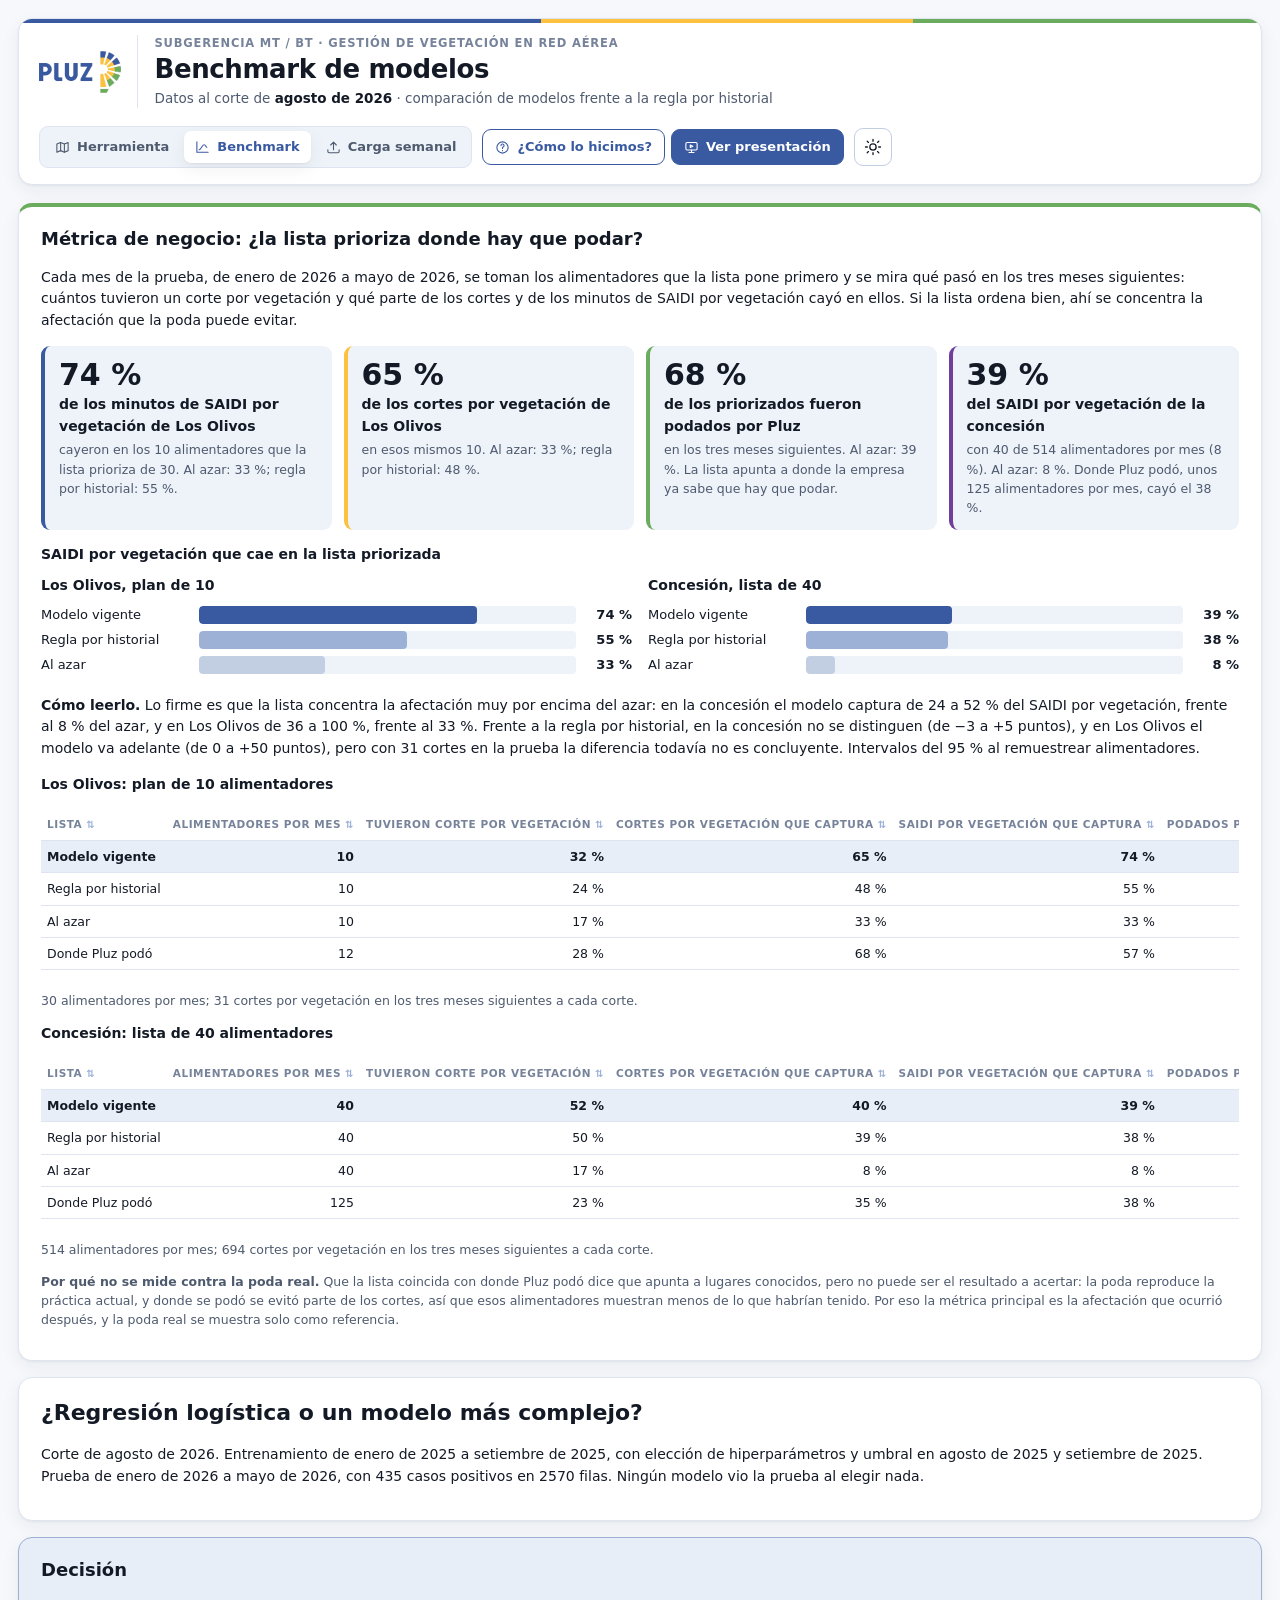
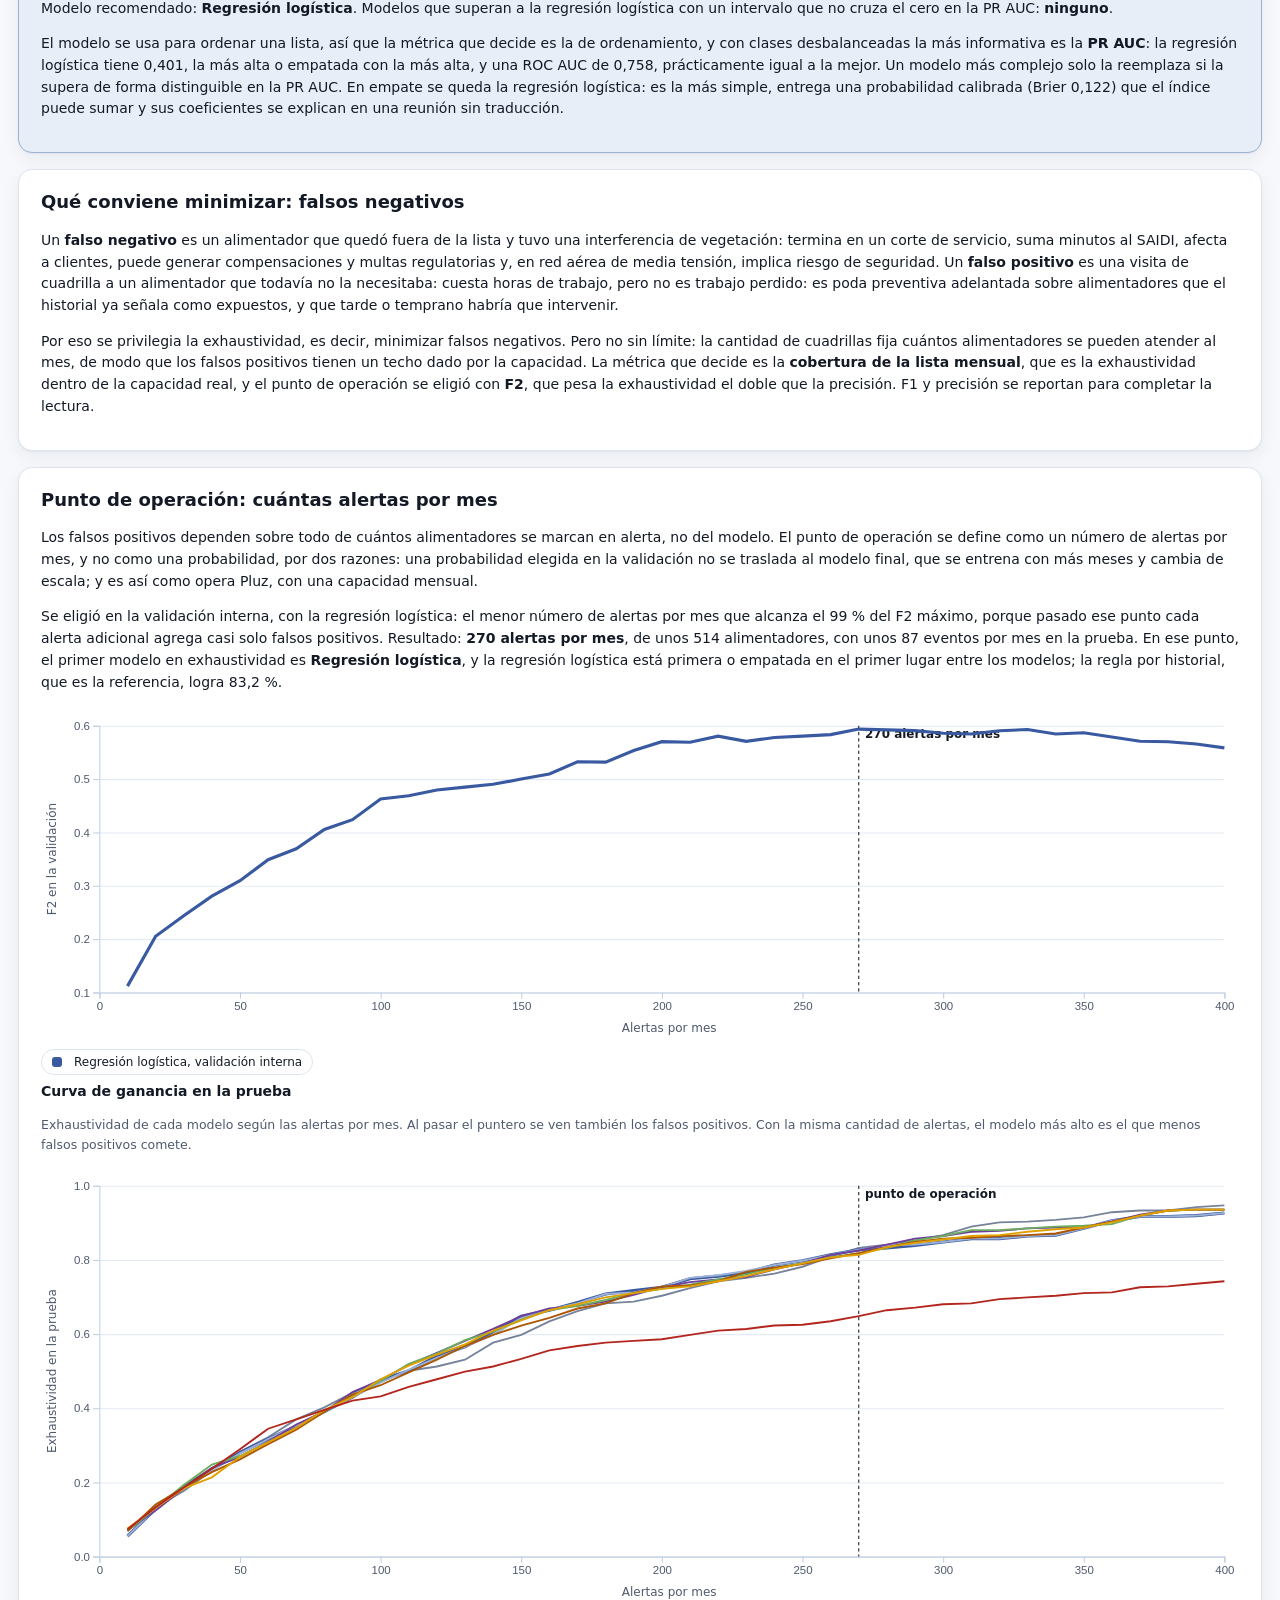
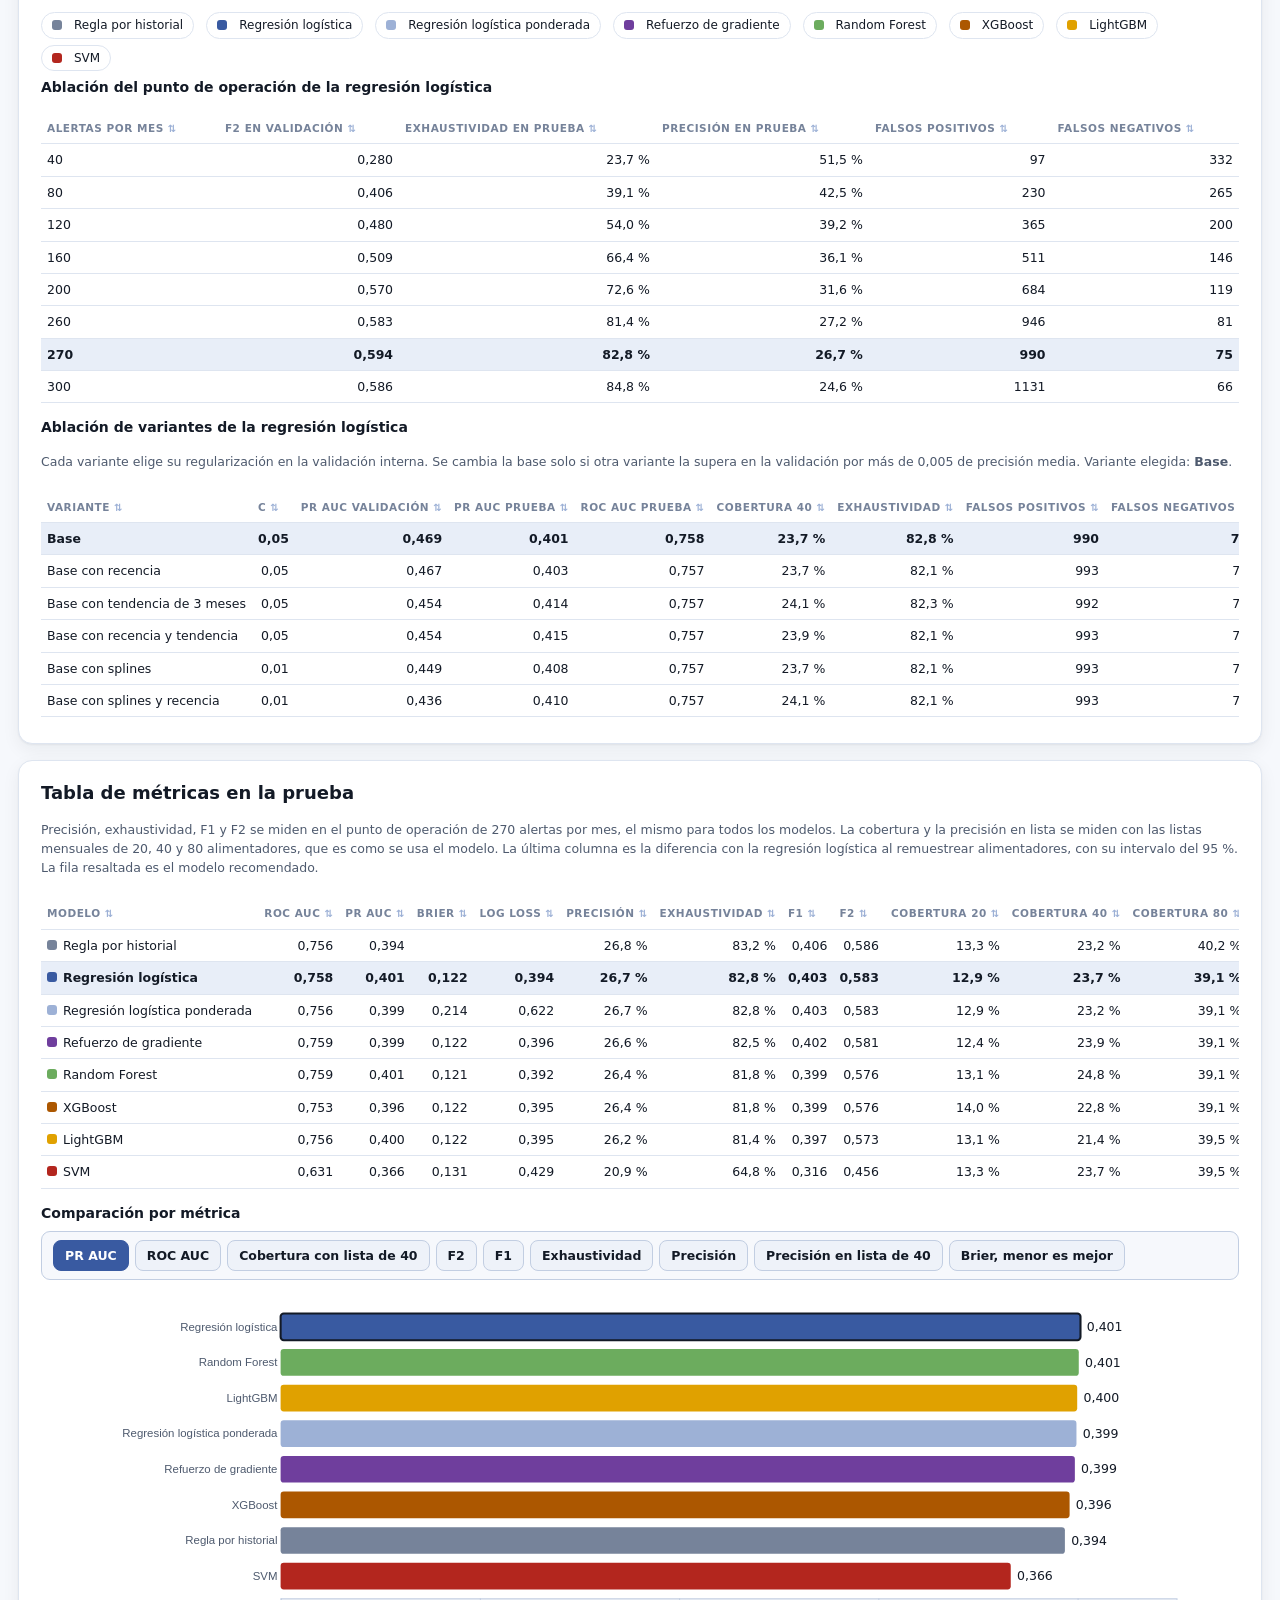
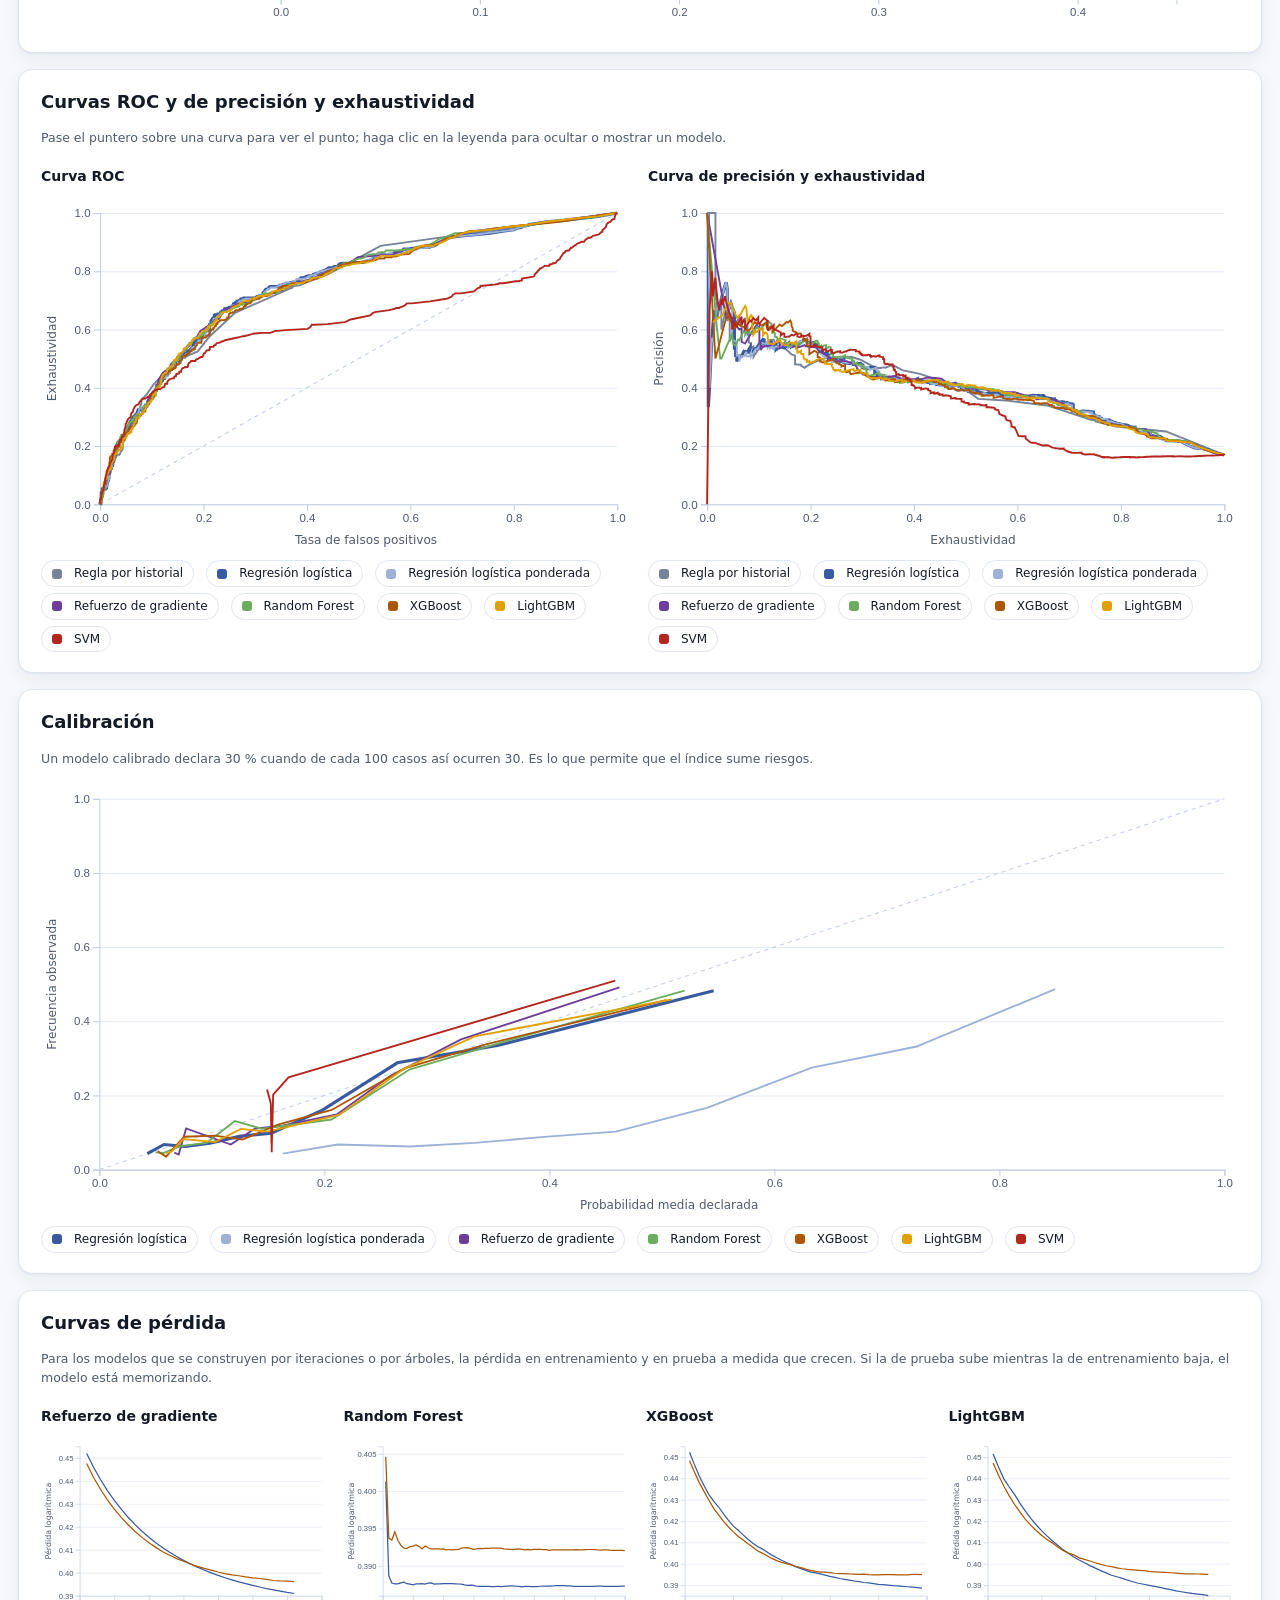
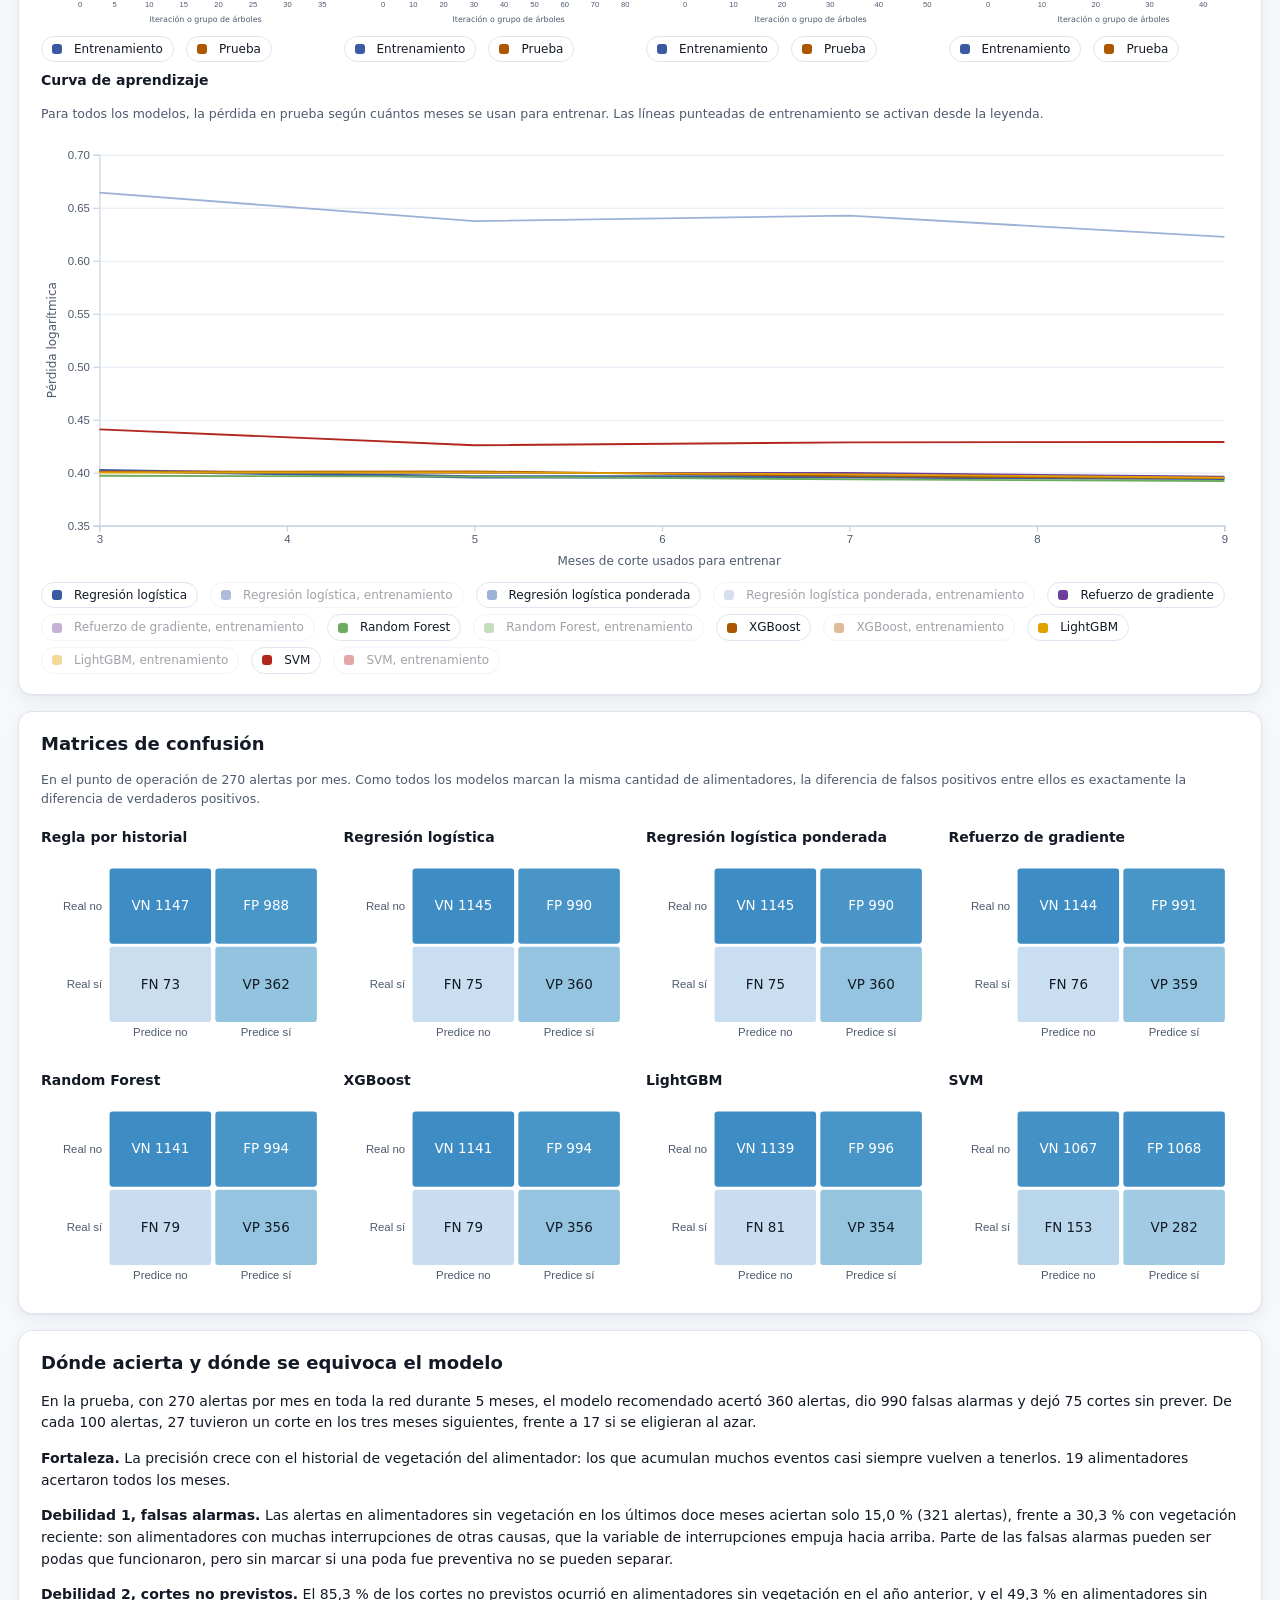
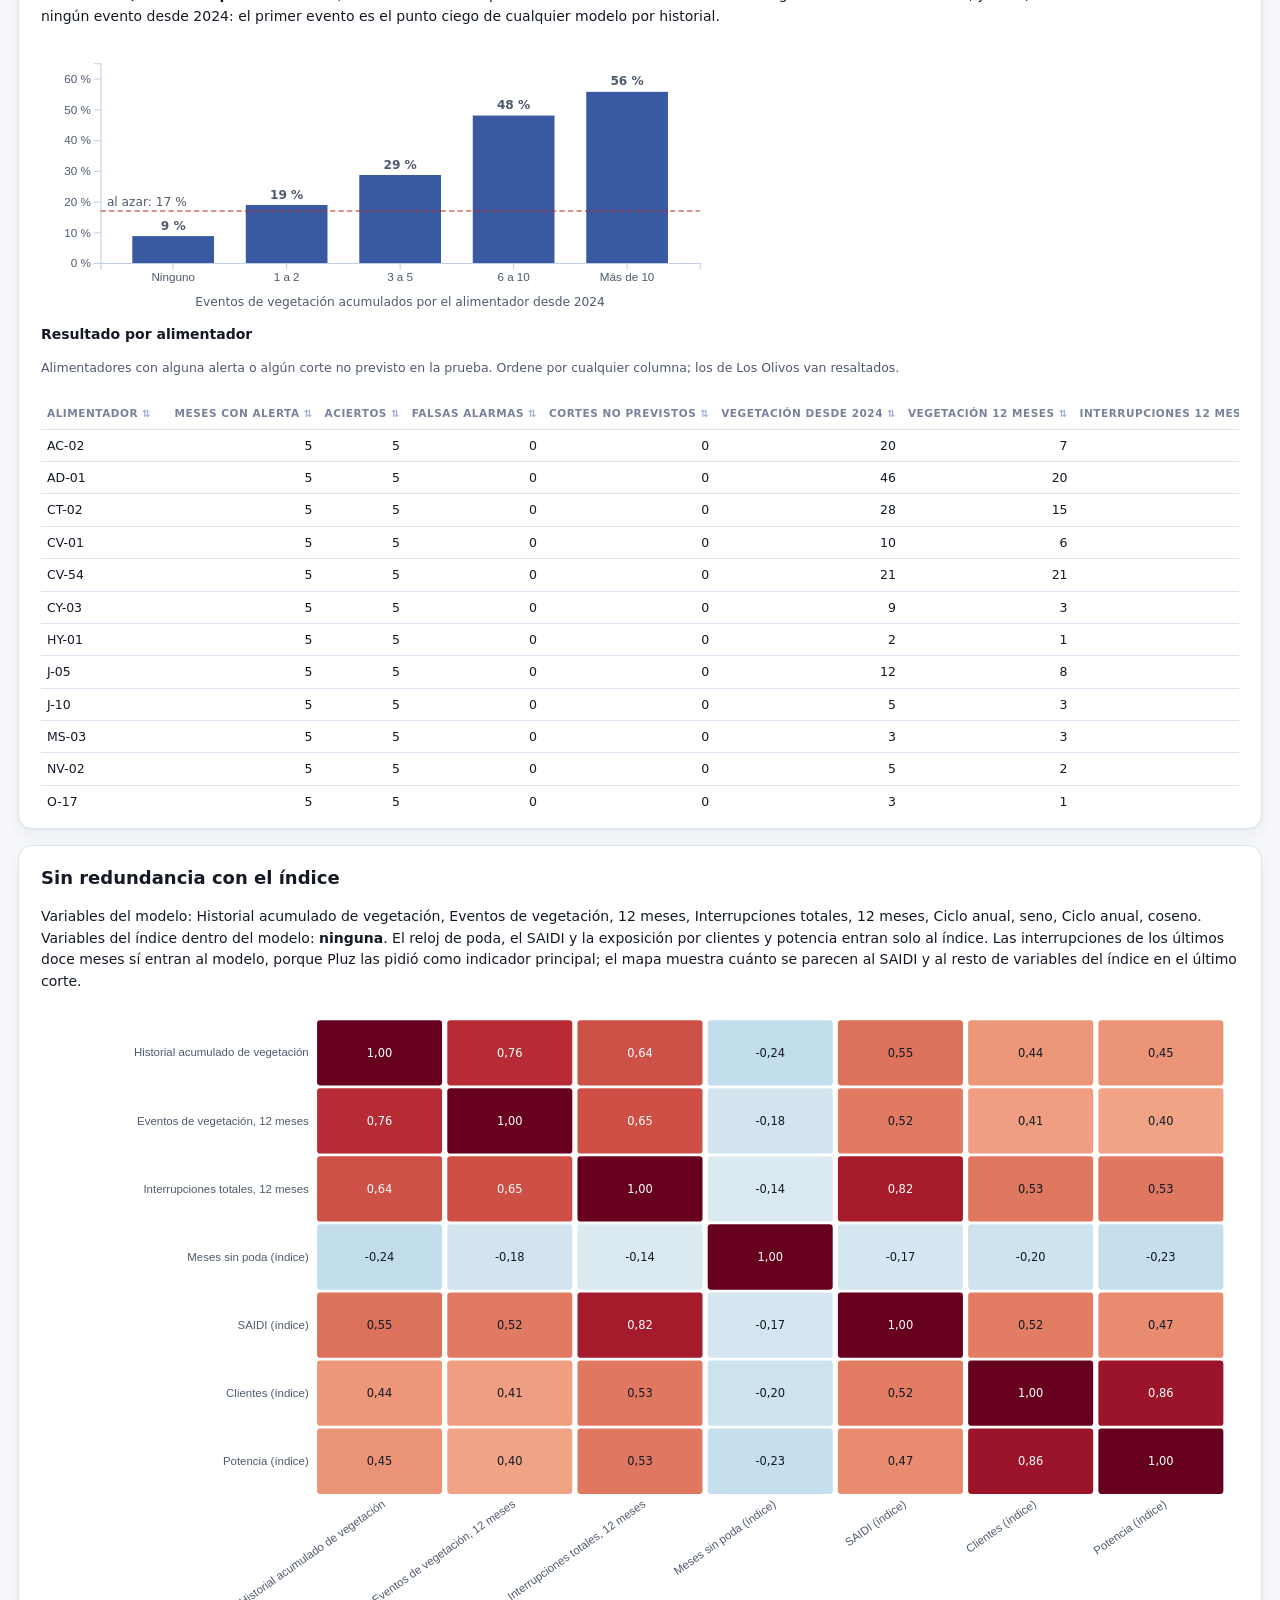
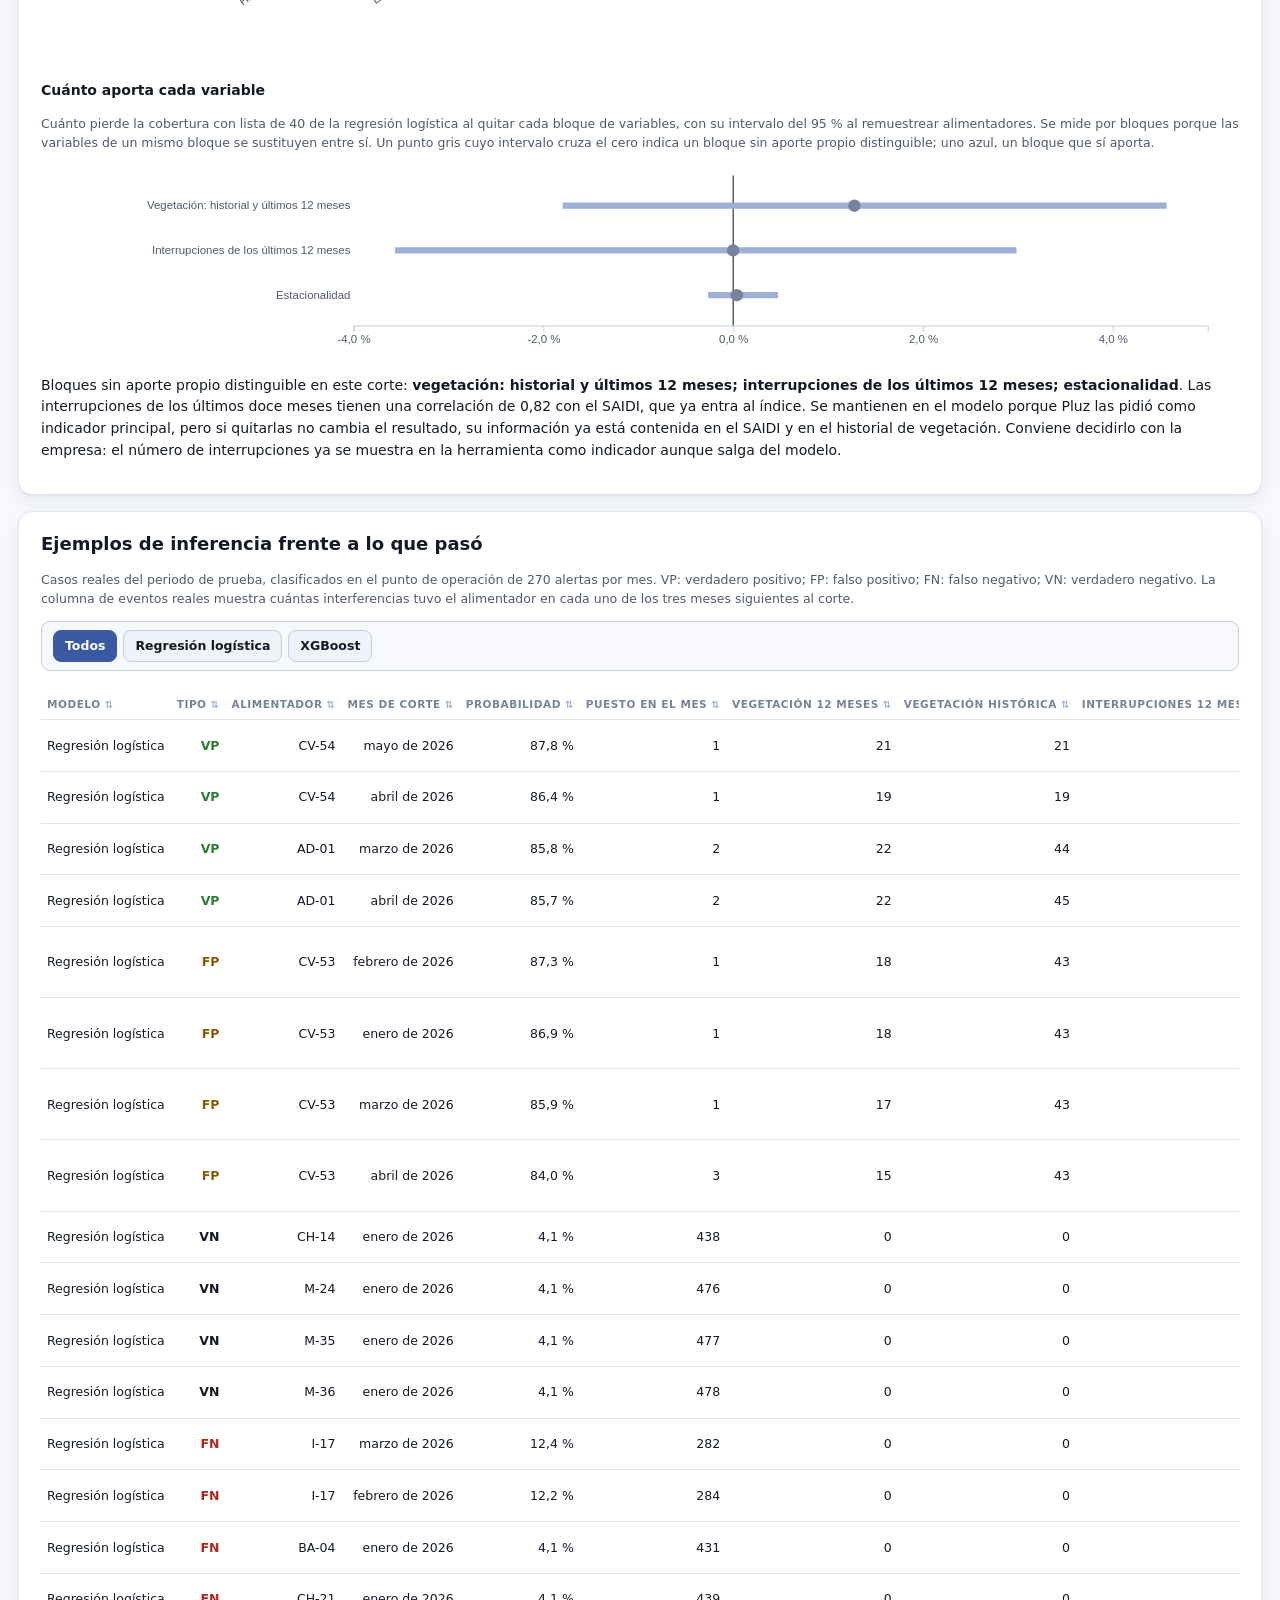
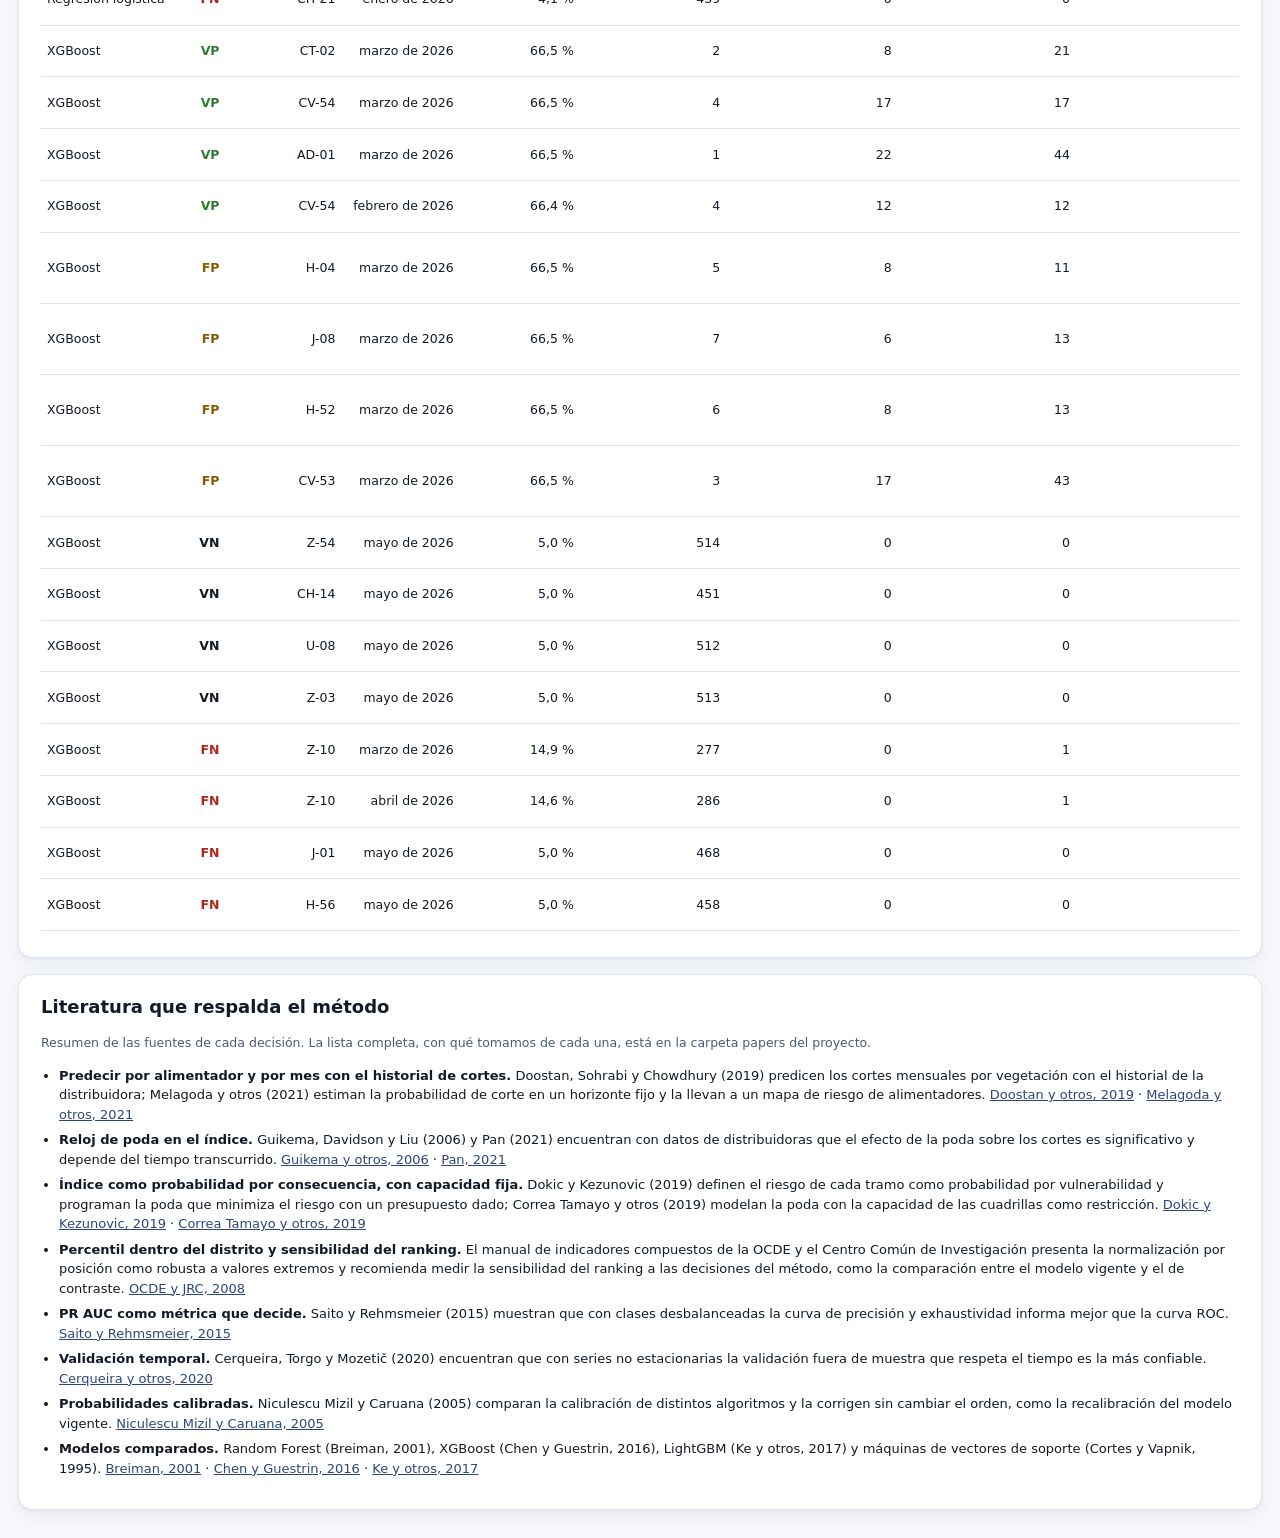
